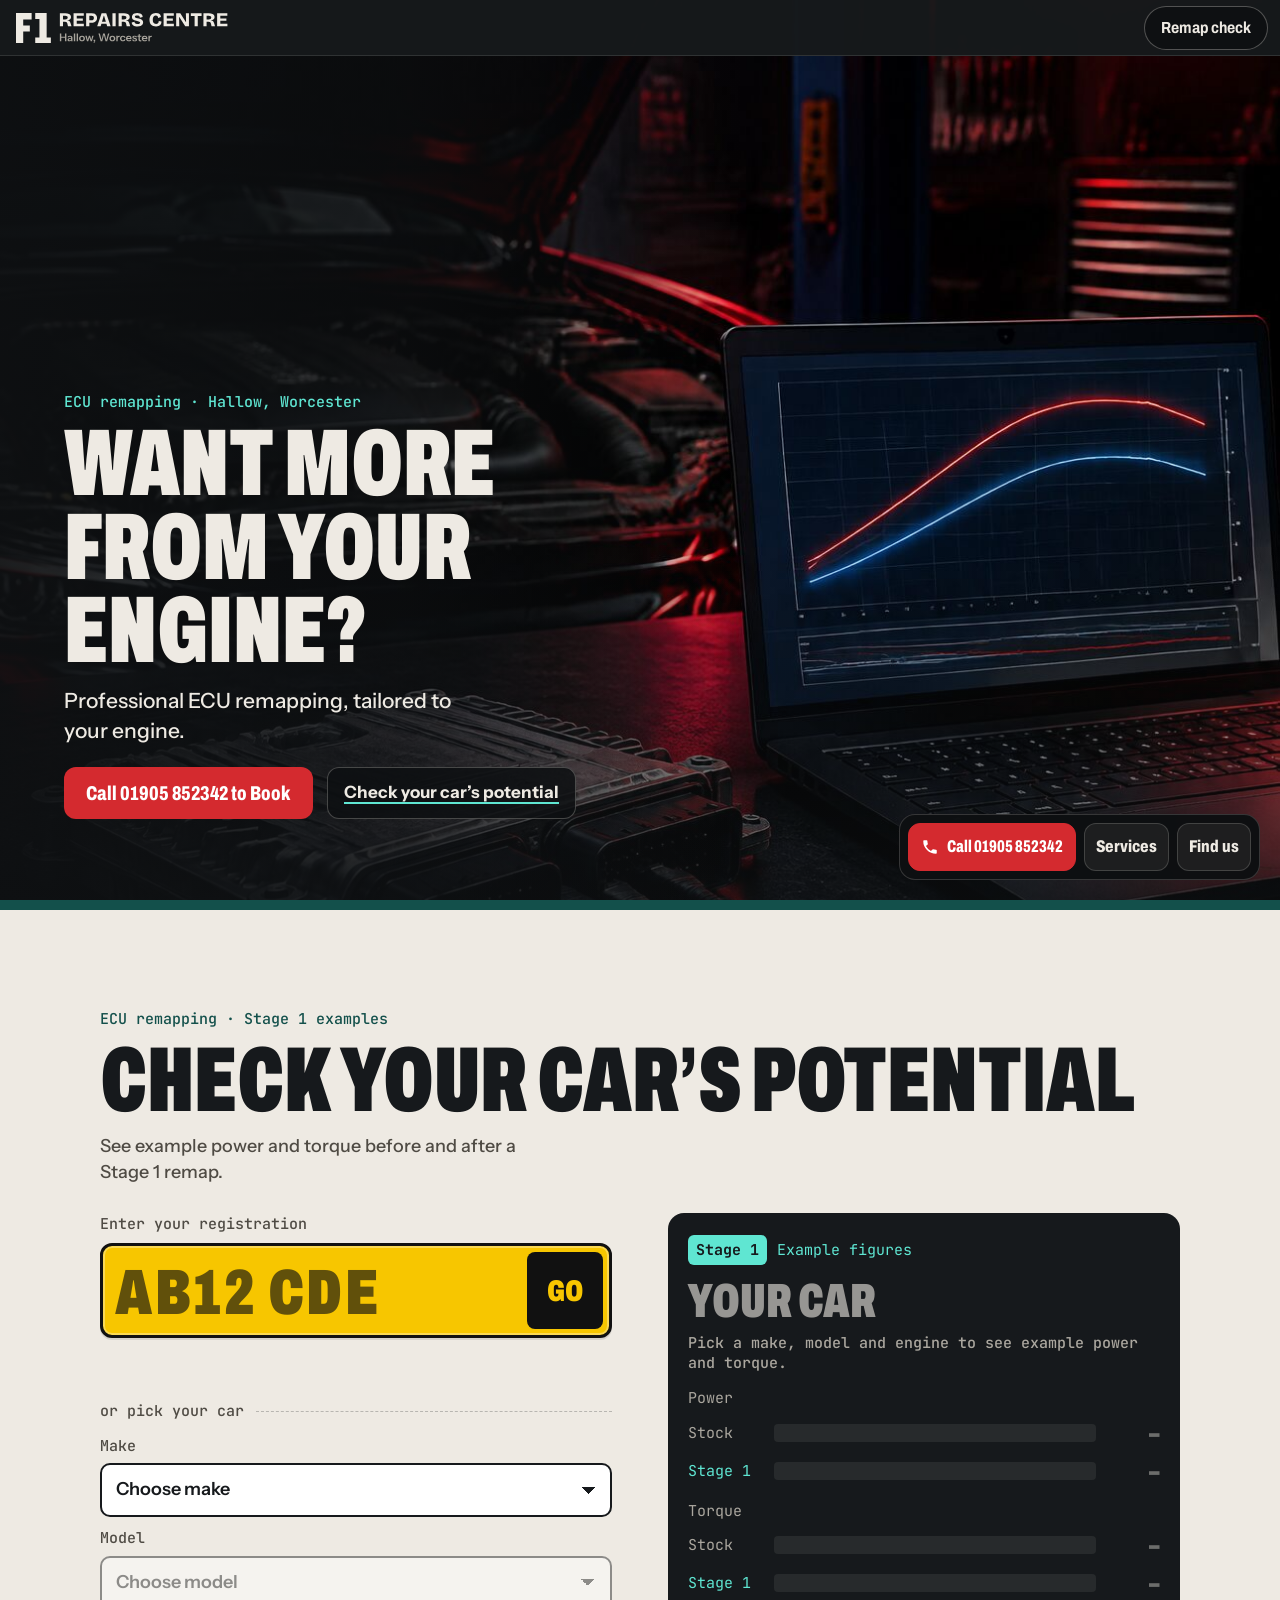
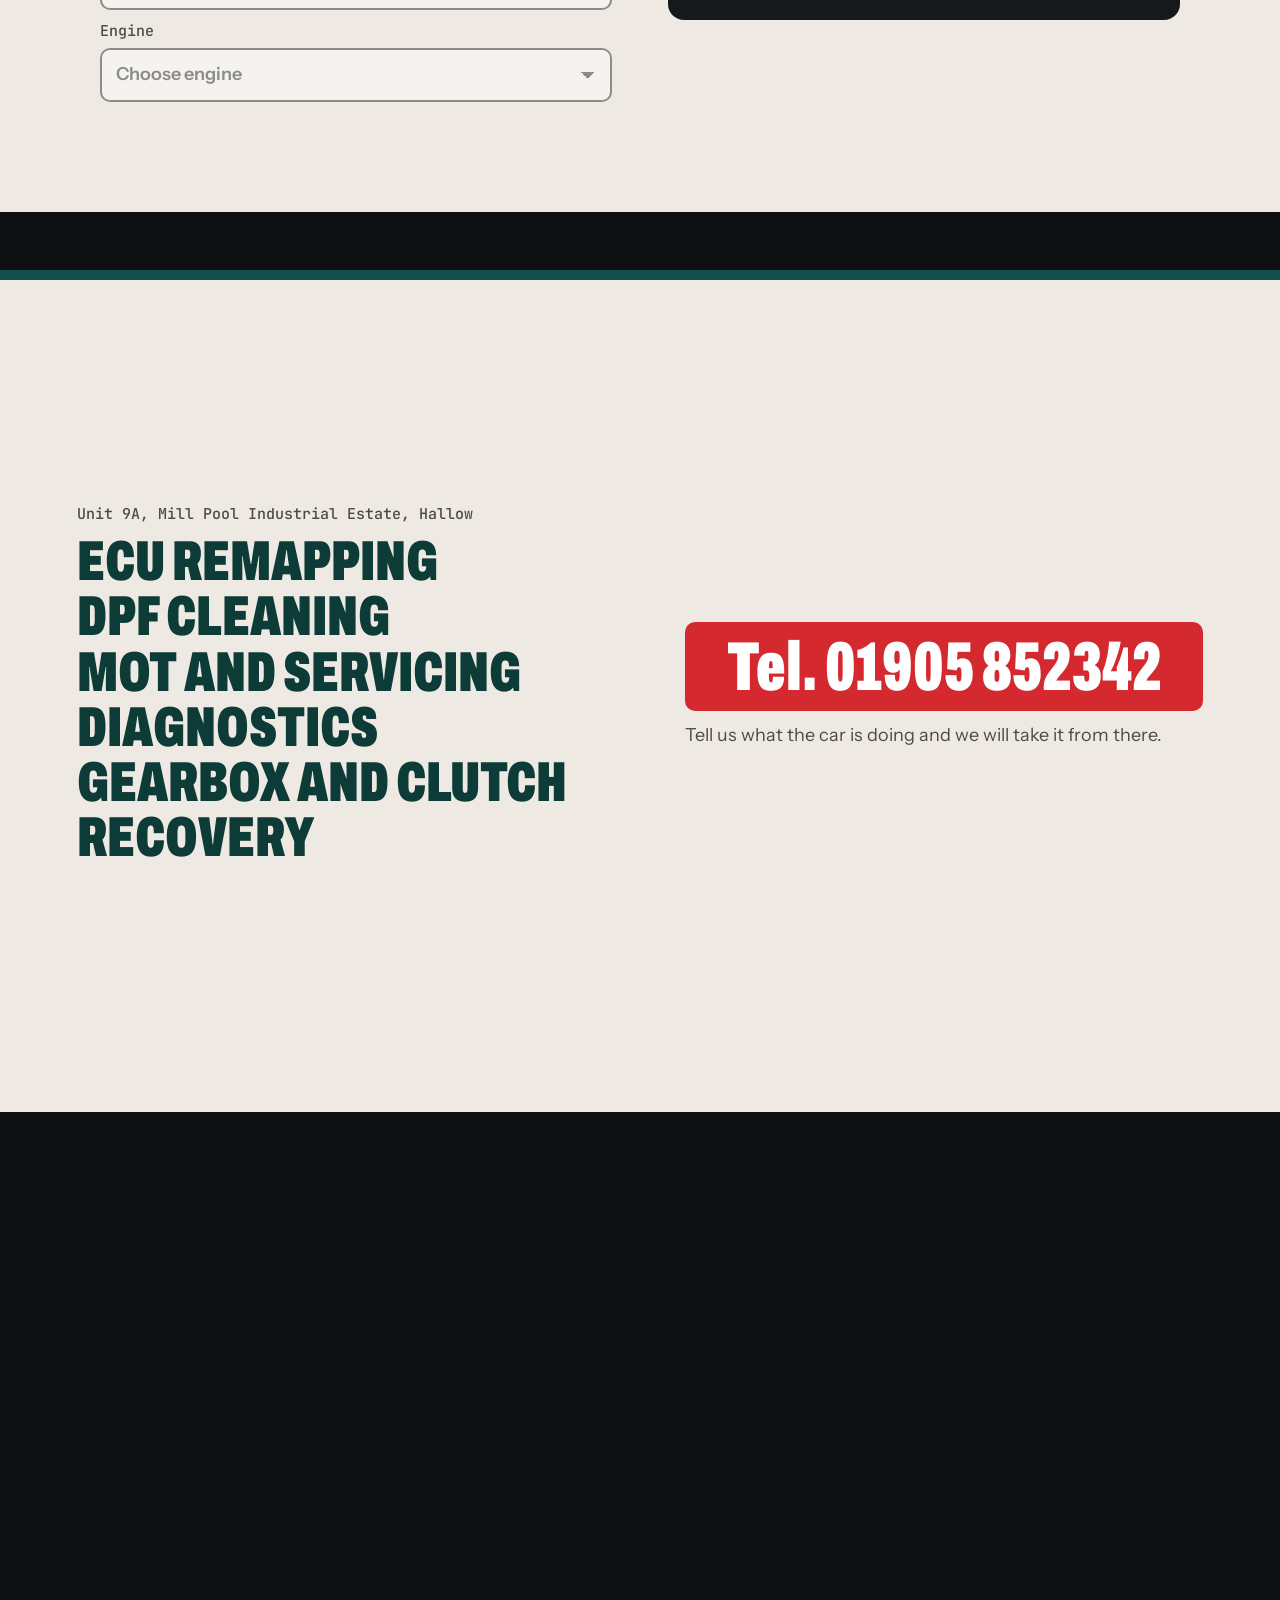
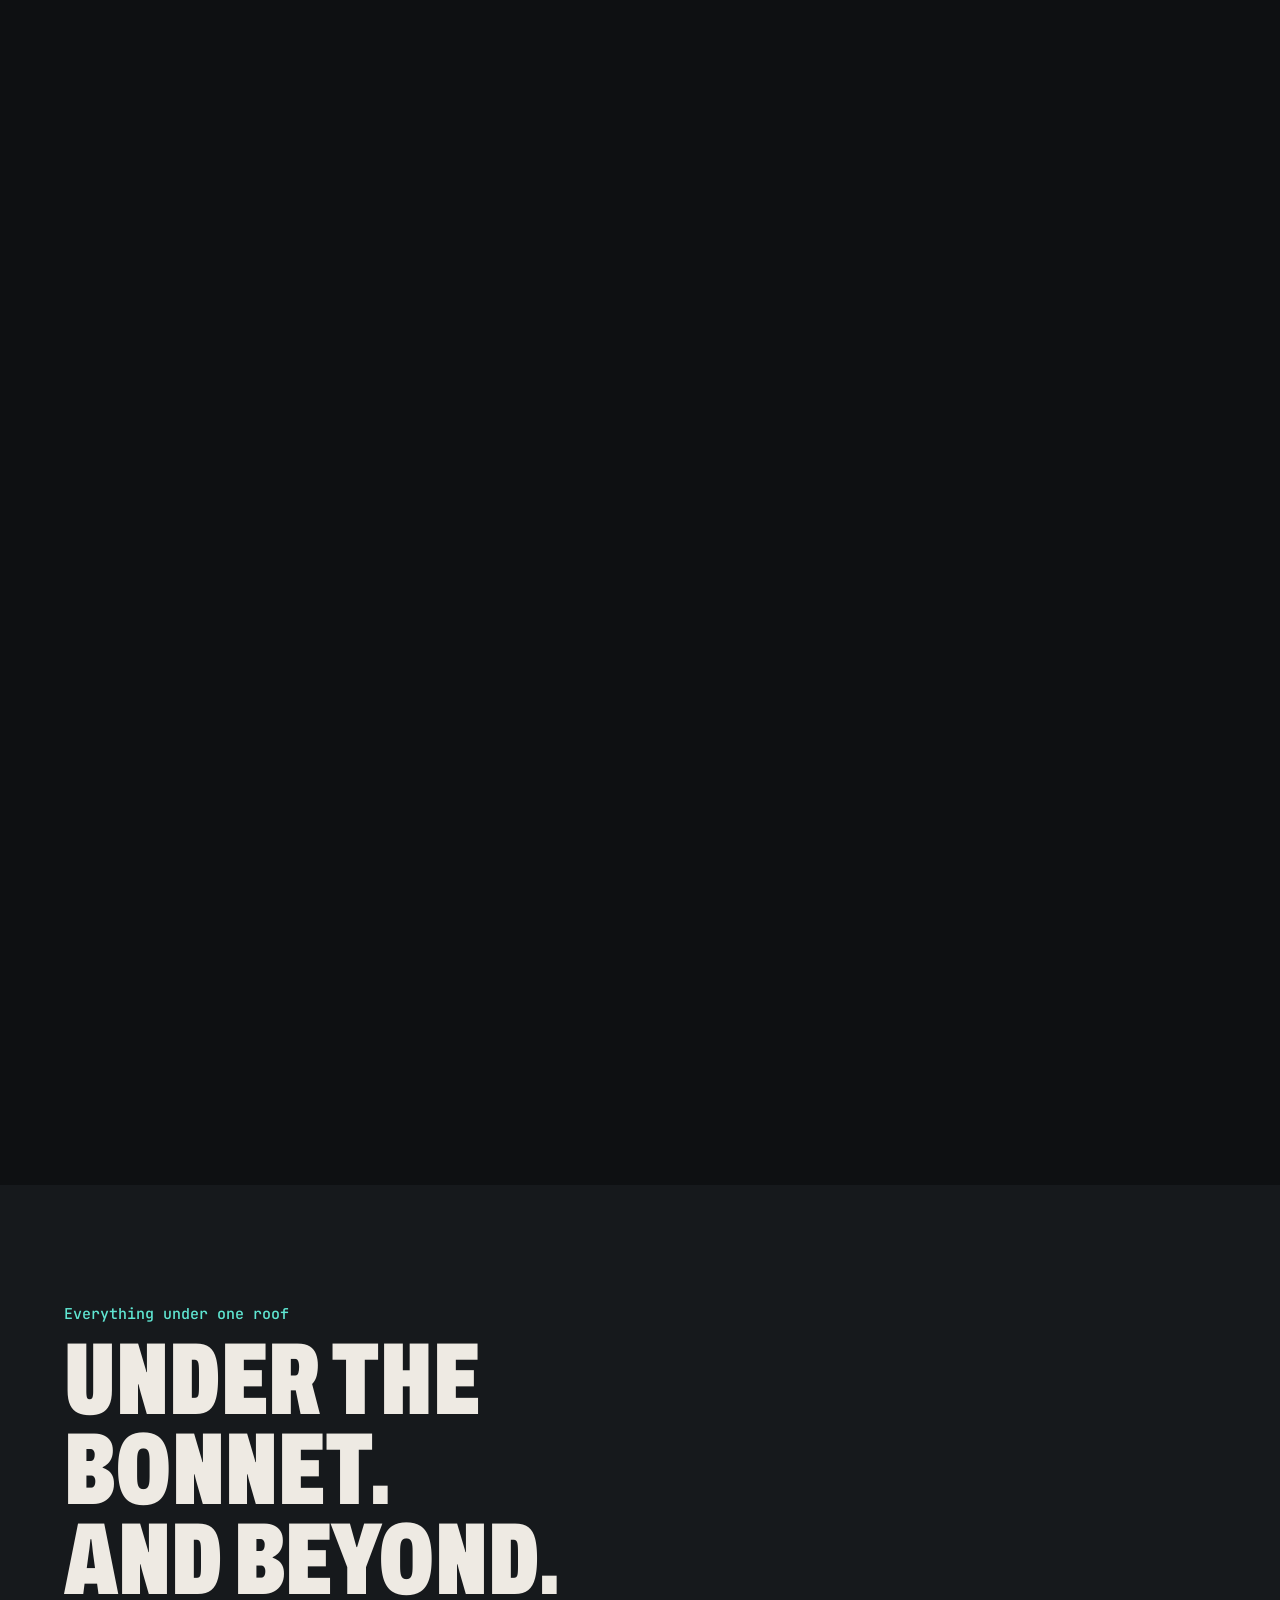
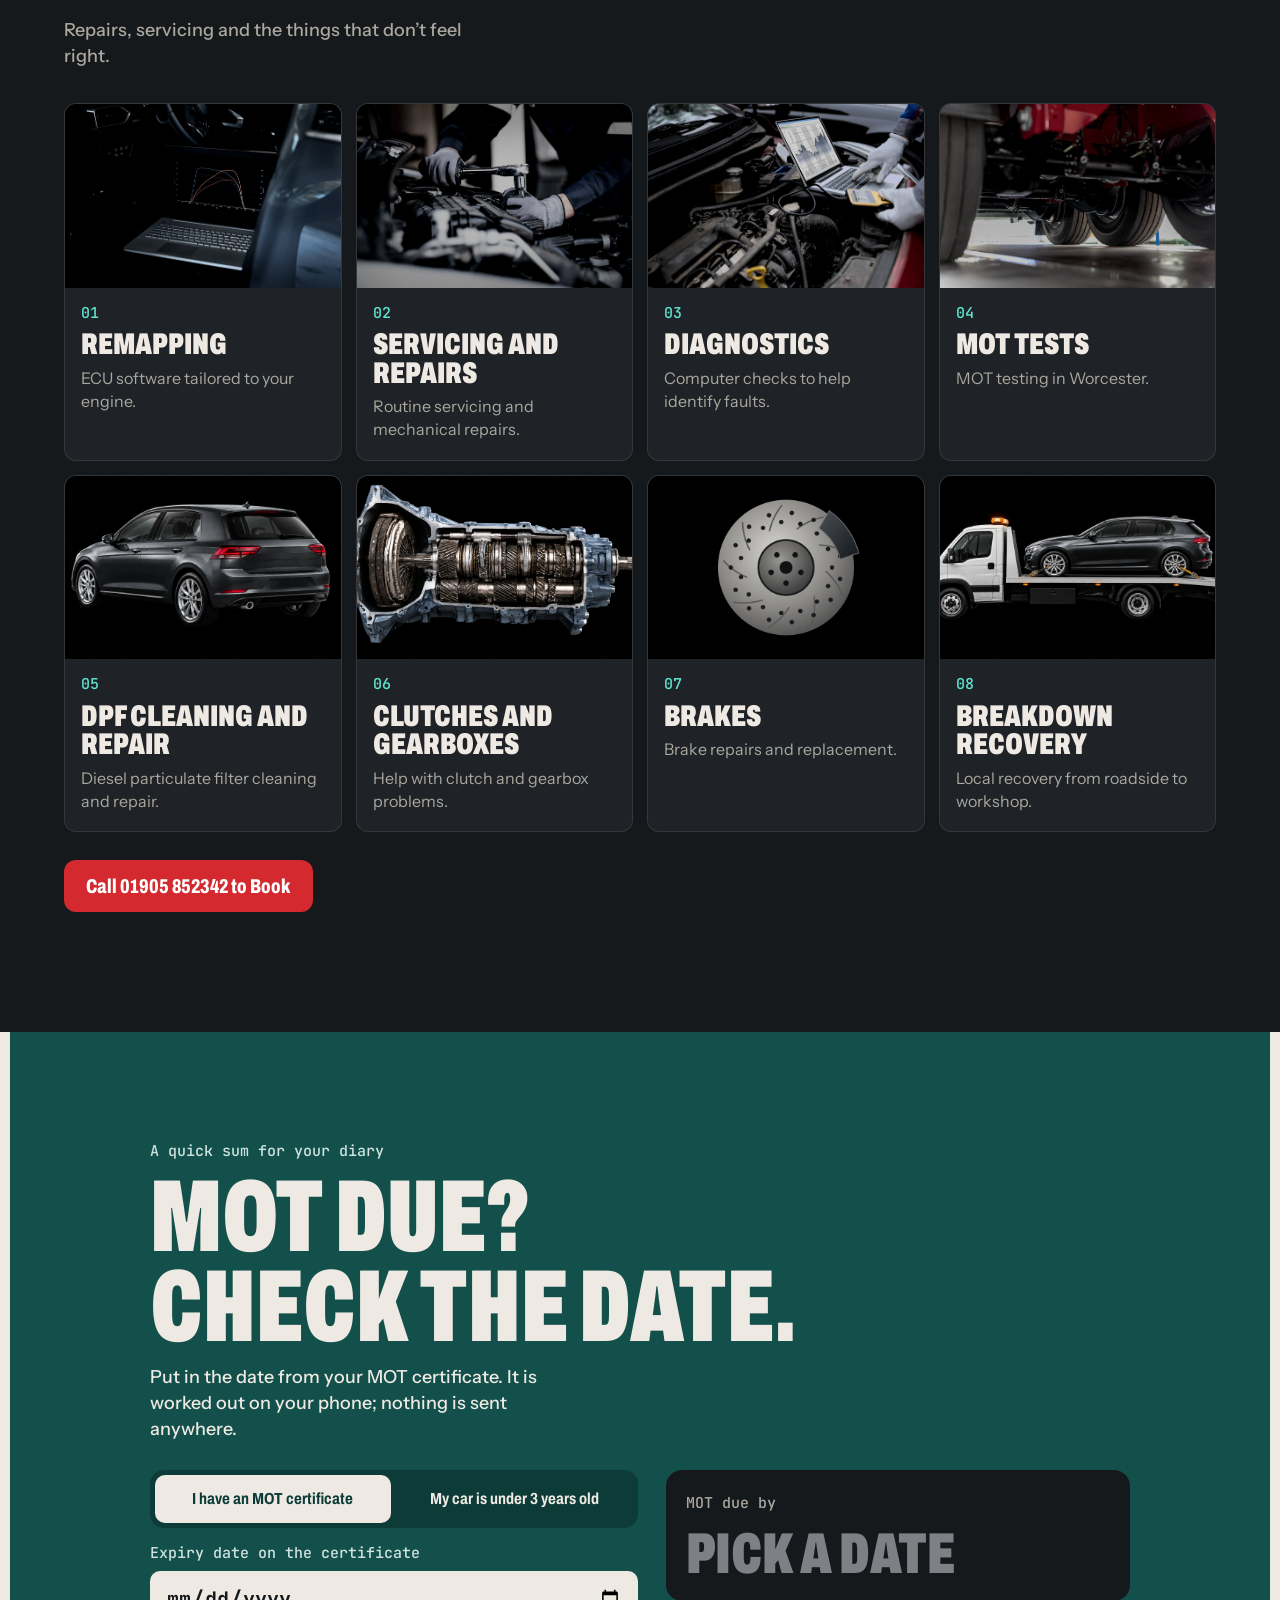
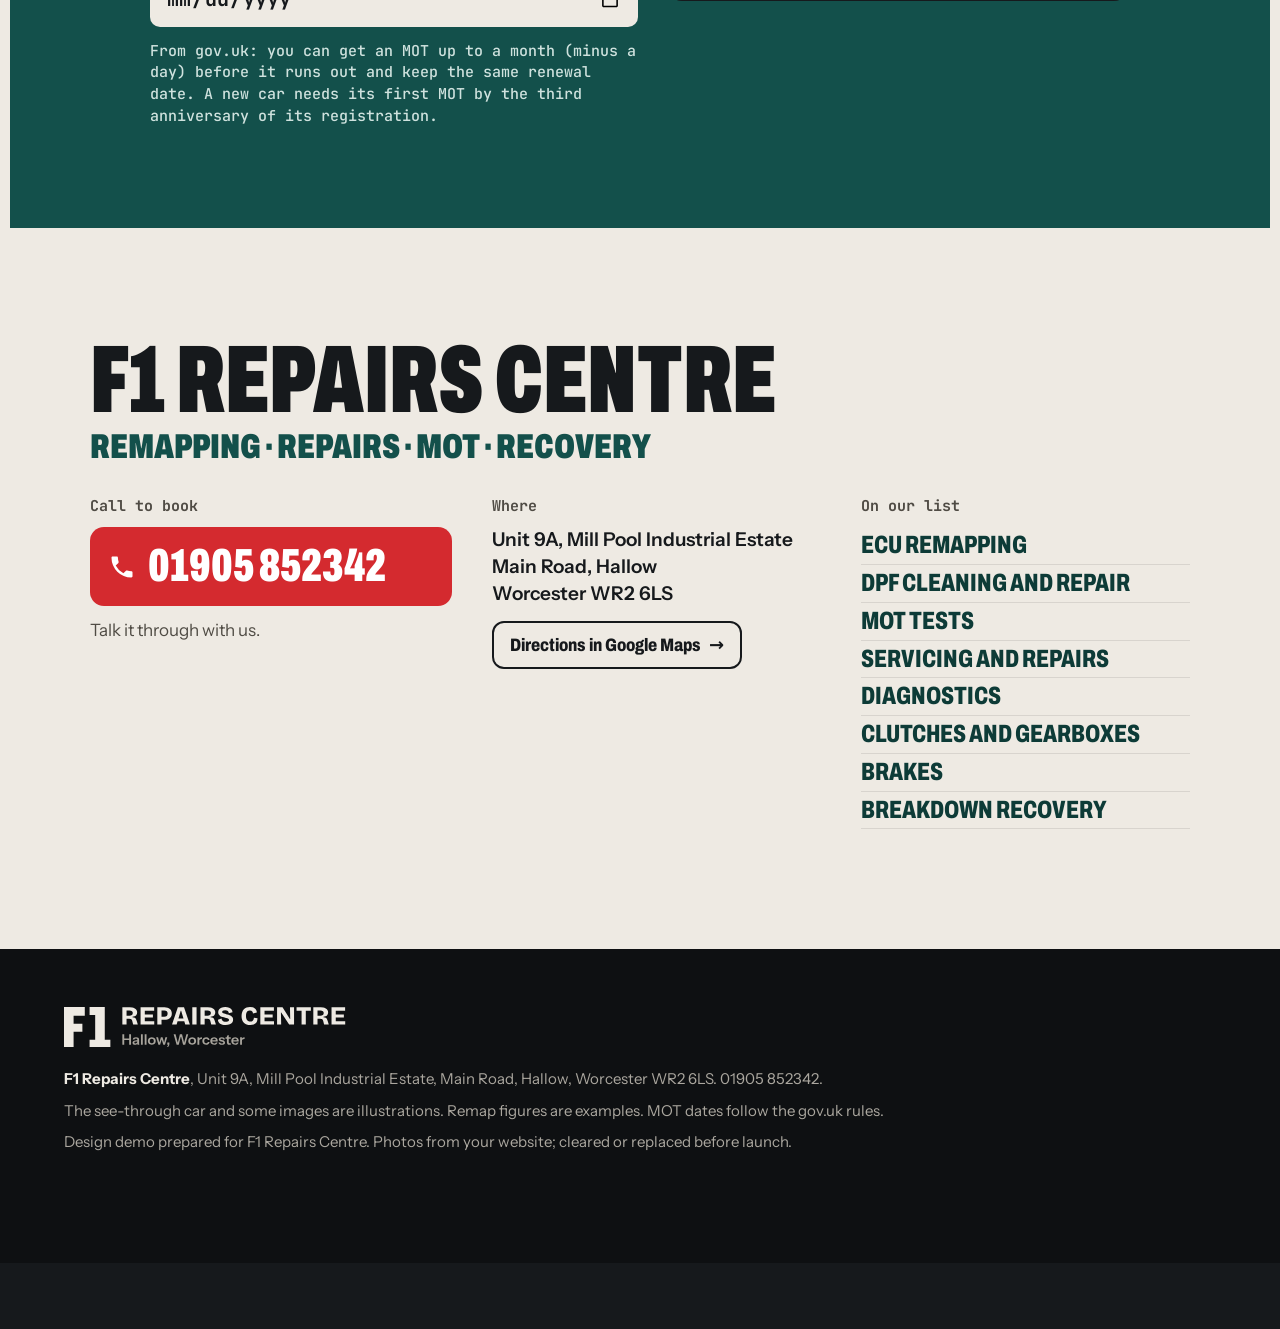
==== index.html @ 22f31cf5 "F1 Repairs demo: North Shields layout and story, remap focus with the reg tool (sample figures), rev" ====
<!doctype html>
<html lang="en-GB">
<head>
  <meta charset="utf-8">
  <meta name="viewport" content="width=device-width, initial-scale=1, viewport-fit=cover">
  <meta name="robots" content="noindex, nofollow">
  <meta name="color-scheme" content="dark light">
  <meta name="theme-color" content="#16191C">
  <meta name="description" content="F1 Repairs Centre, Hallow, Worcester. ECU remapping, MOT, servicing, diagnostics, gearbox and clutch, DPF and recovery. Call 01905 852342 to Book. Design demo.">
  <title>F1 Repairs Centre: ECU remapping and repairs, Hallow, Worcester | Design demo</title>
  <link rel="icon" href="./favicon.svg" type="image/svg+xml">
  <link rel="icon" href="./favicon-32.png" sizes="32x32" type="image/png">
  <link rel="apple-touch-icon" href="./apple-touch-icon.png">
  <script>document.documentElement.classList.add('js');</script>
  <style>/* F1 Repairs Centre: North Shields layout round (16 Nov 2026).
   The North Shields Test Centre system (our own code: fixed header and call bar, condensed sign capitals, monospace
   labels, pinned x-ray story, sign panel, checker, details board) in F1's colours:
   Graphite #16191C base (~60%), Bone #EEEAE3 and Bay Teal #13504B blocks (~30%), Signal Red #D42A2F for call actions
   only (~10%). Mint #5FE6D2 is the x-ray "lit" colour (teal family). Plate yellow appears only on the number-plate input.
   Type: Archivo (62-125% width) for sign capitals, Instrument Sans for text, JetBrains Mono for labels. */
@font-face{font-family:"Archivo";font-style:normal;font-weight:400 900;font-stretch:62% 125%;font-display:swap;src:url([data-uri]) format("woff2")}
@font-face{font-family:"JB Mono";font-style:normal;font-weight:400 800;font-display:swap;src:url([data-uri]) format("woff2")}
@font-face{font-family:"Instrument Sans";font-style:normal;font-weight:400 700;font-display:swap;src:url([data-uri]) format("woff2")}
:root{
  --ink:#16191C;--deep:#0E1012;--raised:#1F2327;--bone:#EEEAE3;--bone-2:#E2DDD4;--bone-ink:#4F4B44;--steel:#ABA79F;
  --teal:#13504B;--teal-deep:#0D3B37;--teal-ink:#CFE2DE;--mint:#5FE6D2;--signal:#D42A2F;--signal-press:#B9232A;
  --plate:#F7C600;--plate-ink:#111;
  --bar-h:72px;--top-h:56px;
  --cond:"Archivo",ui-sans-serif,system-ui,sans-serif;--text:"Instrument Sans",ui-sans-serif,system-ui,sans-serif;
  --mono:"JB Mono",ui-monospace,"SF Mono",Menlo,Consolas,monospace;
  --ease:cubic-bezier(.2,0,0,1);
  --gut:max(20px,env(safe-area-inset-left,0px),env(safe-area-inset-right,0px));
}
*{box-sizing:border-box}
html{-webkit-tap-highlight-color:transparent;-webkit-text-size-adjust:100%;text-size-adjust:100%;scroll-padding-top:calc(var(--top-h) + 12px);scroll-padding-bottom:calc(var(--bar-h) + 12px)}
body{margin:0;background:var(--ink);color:var(--bone);font-family:var(--text);font-size:17px;line-height:1.5;overflow-x:hidden;padding-bottom:var(--bar-h);font-synthesis:none}
::selection{background:var(--mint);color:var(--ink)}
a{color:inherit;text-underline-offset:.18em}
a,button,label,input,select{touch-action:manipulation}
:focus-visible{outline:3px solid var(--mint);outline-offset:3px;border-radius:4px}
.sel select:focus-visible,.plate button:focus-visible,.details :focus-visible,.signp :focus-visible{outline-color:var(--teal)}
img,video{max-width:100%;height:auto;display:block}
h1,h2,h3,p,figure,fieldset{margin:0}
.sr{position:absolute!important;width:1px;height:1px;overflow:hidden;clip:rect(0 0 0 0);white-space:nowrap}
.mono{font-family:var(--mono);font-weight:500;letter-spacing:0}
.nowrap{white-space:nowrap}
.k{font-family:var(--mono);font-size:15px;line-height:1.3;color:var(--mint);margin:0 0 10px;font-weight:500}
.lede{font-size:18px;line-height:1.45;max-width:36ch;font-weight:500}
/* the sign capitals */
.hero h1,.potential h2,.services h2,.checker h2,.board .name,.beat h2{font-family:var(--cond);font-weight:900;font-stretch:62%;line-height:.88;letter-spacing:0;text-transform:uppercase;text-wrap:balance;margin:0}

/* ---------- fixed header (solid: never transparent over text) ---------- */
.top{position:fixed;z-index:30;top:0;left:0;right:0;height:calc(56px + env(safe-area-inset-top,0px));display:flex;align-items:center;gap:8px;
  padding:env(safe-area-inset-top,0px) max(12px,env(safe-area-inset-right,0px)) 0 max(16px,env(safe-area-inset-left,0px));
  background:#16191Cf5;border-bottom:1px solid #EEEAE31f}
.mark{display:flex;align-items:center;min-height:44px;margin-right:auto;text-decoration:none}
.mark img{height:30px;width:auto}
.pill{font:700 16px/1 var(--cond);font-stretch:85%;color:var(--bone);background:#0E1012;border:1px solid #EEEAE34d;border-radius:999px;min-height:44px;padding:0 16px;display:inline-flex;align-items:center;text-decoration:none;white-space:nowrap}

/* ---------- call bar (phone: full width; desktop: floating, as North Shields) ---------- */
.bar{position:fixed;z-index:40;left:0;right:0;bottom:0;display:flex;gap:8px;align-items:stretch;
  padding:10px max(12px,env(safe-area-inset-right,0px)) calc(10px + env(safe-area-inset-bottom,0px)) max(12px,env(safe-area-inset-left,0px));
  background:#0E1012fa;border-top:1px solid #EEEAE31f}
.bar a{display:flex;align-items:center;justify-content:center;gap:8px;min-height:50px;border-radius:12px;text-decoration:none;font-family:var(--cond);font-weight:800;font-stretch:78%;font-size:17px;line-height:1.05;padding:0 12px;color:var(--bone);background:#EEEAE312;border:1px solid #EEEAE32e;text-align:center}
.bar a.call{flex:1 1 auto;font-stretch:68%;white-space:nowrap;background:var(--signal);color:#fff;border-color:var(--signal)}
.bar a.call svg{width:18px;height:18px;flex:none}
.bar a.sec{flex:0 0 auto;padding:0 11px}
@media (max-width:374px){.bar{gap:6px;padding-left:max(8px,env(safe-area-inset-left,0px));padding-right:max(8px,env(safe-area-inset-right,0px))}.bar a{font-size:15px;padding:0 8px;gap:6px}.bar a.call{min-width:0}.bar a.call svg{display:none}.bar a.sec{padding:0 8px}}
@media (min-width:900px){.bar{left:auto;right:20px;bottom:20px;border-radius:16px;border:1px solid #EEEAE32e;padding:8px}.bar a{min-height:48px}}

/* ---------- the one call button (Martin's round 11: identical everywhere) ---------- */
.call-button{display:inline-flex;align-items:center;justify-content:center;min-height:52px;padding:0 22px;border-radius:12px;background:var(--signal);color:#fff;
  font-family:var(--cond);font-weight:800;font-stretch:72%;font-size:20px;line-height:1.05;text-decoration:none;white-space:nowrap;border:0}
.call-button:hover{background:var(--signal-press)}
/* press feedback on every control (no hover-only states on a phone) */
.bar a,.call-button,.pill,.ghost,.plate button,.lnk,.callbig,.signp .tel,.copy,.seg label,.sel select{transition:transform .12s var(--ease),filter .12s}
.bar a:active,.call-button:active,.pill:active,.ghost:active,.plate button:active,.lnk:active,.callbig:active,.signp .tel:active,.copy:active,.seg label:active{transform:scale(.97);filter:brightness(.92)}

/* ---------- 1. hero: the remap bench, full bleed ---------- */
.hero{position:relative;min-height:100svh;display:flex;flex-direction:column;justify-content:flex-start;overflow:hidden;background:var(--deep);isolation:isolate}
.hero-media{position:absolute;inset:0;z-index:-1}
.hero-media img{width:100%;height:100%;object-fit:cover;object-position:50% 100%}
.hero::after{content:"";position:absolute;inset:0;z-index:-1;pointer-events:none;background:linear-gradient(180deg,#0E1012f2 0,#0E1012cc 34%,#0E101200 58%)}
.hero-copy{padding:calc(var(--top-h) + 28px) var(--gut) 0;max-width:640px}
.hero h1{font-size:clamp(3rem,15.6vw,7.2rem)}
.hero .sub{margin:14px 0 0;font-size:18px;line-height:1.4;font-weight:500;color:var(--bone);max-width:30ch}
.hero-act{display:flex;flex-wrap:wrap;gap:10px 14px;align-items:center;margin-top:22px}
.ghost{display:inline-flex;align-items:center;min-height:52px;padding:0 16px;border-radius:12px;background:#0E1012d9;border:1px solid #EEEAE340;color:var(--bone);font-weight:700;font-size:17px;text-decoration:underline;text-decoration-color:var(--mint);text-decoration-thickness:2px;text-underline-offset:.25em}
@media (min-width:900px){
  .hero{justify-content:flex-end}
  .hero-media img{object-position:62% 60%}
  .hero::after{background:linear-gradient(90deg,#0E1012f0 0,#0E1012b3 32%,#0E101200 58%),linear-gradient(0deg,#0E1012b3 0,#0E101200 40%)}
  .hero-copy{padding:0 0 clamp(56px,9vh,110px) max(48px,5vw);max-width:min(52vw,46rem)}
  .hero h1{font-size:clamp(4rem,7.4vw,8rem)}
  .hero .sub{font-size:21px}
}
@media (max-height:500px) and (min-width:560px){.hero h1{font-size:2.8rem}.hero-copy{padding-top:calc(var(--top-h) + 14px);max-width:60%}}

/* ---------- 2. check your car's potential ---------- */
.potential{position:relative;background:var(--bone);color:var(--ink);padding:72px var(--gut) 72px}
.potential::before{content:"";position:absolute;left:0;right:0;top:0;height:10px;background:var(--teal)}
.pot-in{max-width:1080px;margin:0 auto;display:grid;gap:28px}
.potential .k{color:var(--teal)}
.potential h2{font-size:clamp(3rem,14vw,6.6rem);color:var(--ink)}
.potential .lede{margin-top:12px;color:var(--bone-ink)}
.plate-label{display:block;font-size:15px;color:var(--bone-ink);margin-bottom:8px}
.plate{display:flex;align-items:stretch;background:var(--plate);border:3px solid var(--plate-ink);border-radius:12px;padding:6px;gap:6px;max-width:520px;box-shadow:0 2px 0 #0000001a,inset 0 0 0 2px #ffffff55}
.plate input{flex:1 1 auto;min-width:0;width:100%;border:0;background:transparent;color:var(--plate-ink);font-family:var(--cond);font-weight:900;font-stretch:70%;font-size:clamp(40px,12.4vw,64px);line-height:1;letter-spacing:.04em;
  text-transform:uppercase;padding:6px 6px 2px;min-height:64px;-webkit-appearance:none;appearance:none;border-radius:6px}
.plate input::placeholder{color:#111111a6}
.plate input:focus{outline:none}
.plate:focus-within{outline:3px solid var(--teal);outline-offset:3px}
.plate button{flex:none;min-width:76px;min-height:64px;border:0;border-radius:8px;background:var(--plate-ink);color:var(--plate);font-family:var(--cond);font-weight:900;font-stretch:70%;font-size:30px;cursor:pointer}
.reg-msg{min-height:1.4em;margin:10px 0 0;font-size:17px;font-weight:600;color:var(--teal-deep);max-width:40ch}
.reg-msg.err{color:#8E1B1F}
.pick{display:grid;gap:12px;scroll-margin-top:calc(var(--top-h) + 16px)}
.pick .or{font-size:15px;color:var(--bone-ink);display:flex;align-items:center;gap:12px}
.pick .or::after{content:"";flex:1;border-top:1.5px dashed #16191C40}
.selects{display:grid;gap:10px}
.sel{display:grid;gap:6px}
.sel span{font-size:15px;color:var(--bone-ink)}
.sel select{width:100%;min-height:54px;font:600 18px/1.2 var(--text);color:var(--ink);background:#fff;border:2px solid var(--ink);border-radius:10px;padding:0 44px 0 14px;-webkit-appearance:none;appearance:none;
  background-image:linear-gradient(45deg,transparent 50%,var(--ink) 50%),linear-gradient(135deg,var(--ink) 50%,transparent 50%);background-position:calc(100% - 22px) 50%,calc(100% - 15px) 50%;background-size:7px 7px;background-repeat:no-repeat}
.sel select:disabled{opacity:.45}
.result:empty{display:none}
.res{background:var(--ink);color:var(--bone);border-radius:16px;padding:22px 20px 22px;display:grid;gap:14px;scroll-margin-top:calc(var(--top-h) + 16px);scroll-margin-bottom:calc(var(--bar-h) + 16px)}
.res.is-empty h3{color:#EEEAE399}.res.is-empty .val{color:#EEEAE366}
.res .stage1{display:inline-flex;align-items:center;gap:10px;font-family:var(--mono);font-size:15px;color:var(--mint)}
.res .stage1 b{background:var(--mint);color:var(--ink);border-radius:6px;padding:4px 8px;font-weight:700}
.res h3{font-family:var(--cond);font-weight:900;font-stretch:66%;font-size:clamp(2rem,9vw,3rem);line-height:.95;text-transform:uppercase}
.res h3 small{display:block;font-family:var(--mono);font-weight:500;font-size:15px;text-transform:none;color:var(--steel);margin-top:8px;line-height:1.35}
.metric{display:grid;gap:8px}
.metric .mh{font-family:var(--mono);font-size:15px;color:var(--steel);margin:0}
.mrow{display:grid;grid-template-columns:76px minmax(0,1fr) auto;align-items:center;gap:10px}
.mrow .tag{font-family:var(--mono);font-size:15px;color:var(--steel)}
.mrow .val{font-family:var(--cond);font-weight:900;font-stretch:70%;font-size:30px;line-height:1;min-width:3.6ch;text-align:right}
.mrow .val small{font-size:15px;font-family:var(--mono);font-weight:500;color:var(--steel);margin-left:4px}
.mrow .bar-t{position:relative;height:18px;border-radius:4px;background:#EEEAE314;overflow:hidden}
.mrow .bar-t i{position:absolute;inset:0;border-radius:4px;background:var(--steel);transform-origin:0 50%;transform:scaleX(var(--w,0));transition:transform .8s var(--ease)}
.mrow.up .bar-t i{background:var(--mint);transition-delay:.12s}
.mrow.up .tag{color:var(--mint)}
.res.pre .bar-t i{transform:scaleX(0)}
.res .warn{font-size:16px;line-height:1.45;color:var(--bone);border-left:4px solid var(--mint);padding-left:12px;max-width:52ch}
.res .ins{font-size:15px;color:var(--steel);margin-top:-4px}
.res .act{display:flex;flex-wrap:wrap;gap:10px 16px;align-items:center}
.res .have{font-family:var(--mono);font-size:15px;color:var(--bone)}
.res .have b{background:var(--plate);color:var(--plate-ink);padding:2px 6px;border-radius:4px;font-weight:700}
.potential .nojs-note{display:none;font-size:16px;color:var(--bone-ink)}
html:not(.js) .potential .nojs-note{display:block}
html:not(.js) .plate-form,html:not(.js) .selects{display:none}
@media (min-width:860px){
  .potential{padding:110px max(40px,5vw) 110px}
  .pot-in{grid-template-columns:1fr 1fr;column-gap:56px;align-items:start}
  .pot-head{grid-column:1/-1}
  .potential h2{font-size:clamp(4.4rem,7.2vw,7.4rem)}
  .plate-form,.pick{grid-column:1}
  .result{grid-column:2;grid-row:2/4}
}

/* ---------- 4. services (Martin's tiles) ---------- */
.services{background:var(--ink);padding:80px var(--gut) 80px}
.services-head{max-width:1200px;margin:0 auto 34px}
.services h2{font-size:clamp(3rem,13.6vw,6.4rem);max-width:12ch}
.services .lede{margin-top:12px;color:var(--steel)}
.service-tiles{list-style:none;margin:0 auto;padding:0;display:grid;gap:14px;max-width:1200px;grid-template-columns:repeat(auto-fill,minmax(min(100%,260px),1fr))}
.service-tiles li{background:var(--raised);border-radius:12px;overflow:hidden;border:1px solid #EEEAE31a}
.service-tiles img{width:100%;aspect-ratio:3/2;object-fit:cover}
.service-tiles div{padding:14px 16px 18px}
.service-tiles .no{display:block;font-size:15px;color:var(--mint);margin-bottom:6px}
.service-tiles h3{font-family:var(--cond);font-weight:900;font-stretch:68%;font-size:30px;line-height:.95;text-transform:uppercase}
.service-tiles p{margin-top:8px;font-size:16px;color:var(--steel);line-height:1.45}
.services-call{max-width:1200px;margin:28px auto 0}
@media (min-width:900px){.services{padding:120px max(48px,5vw)}}

/* ---------- 5. MOT due checker (North Shields' checker, F1 teal block) ---------- */
.checker{position:relative;background:var(--teal);color:var(--bone);padding:72px var(--gut) 64px;overflow:hidden}
.checker::before,.checker::after{content:"";position:absolute;top:0;bottom:0;width:10px;background:var(--bone)}
.checker::before{left:0}.checker::after{right:0}
.ck-in{max-width:980px;margin:0 auto;display:grid;gap:28px}
.checker .k{color:var(--teal-ink)}
.checker h2{font-size:clamp(3rem,13.6vw,6.4rem)}
.checker .lede{margin:12px 0 0;max-width:34ch}
.ck-form{display:grid;gap:14px;align-content:start}
.seg{display:grid;grid-template-columns:1fr 1fr;gap:6px;background:var(--teal-deep);padding:5px;border-radius:14px;border:0;margin:0}
.seg label{position:relative;display:flex;align-items:center;justify-content:center;min-height:48px;border-radius:10px;font-family:var(--cond);font-weight:700;font-stretch:80%;font-size:16px;text-align:center;line-height:1.1;padding:4px 8px;cursor:pointer}
.seg input{position:absolute;opacity:0;inset:0;cursor:pointer;margin:0}
.seg label.on{background:var(--bone);color:var(--teal-deep)}
.seg label.fv{outline:3px solid var(--mint);outline-offset:2px}
.field label{display:block;font-size:15px;margin-bottom:6px;color:var(--teal-ink)}
.field input{display:block;width:100%;max-width:100%;min-width:0;font:700 20px/1 var(--mono);color:var(--ink);background:var(--bone);border:0;border-radius:10px;min-height:56px;padding:0 16px;-webkit-appearance:none;appearance:none;text-align:left}
.field input::-webkit-date-and-time-value{text-align:left;min-height:1.2em}
.field input::-webkit-datetime-edit{padding:0}
.ck-note{font-size:15px;color:var(--teal-ink);margin:0;line-height:1.45}
.ck-out{background:var(--ink);border-radius:16px;padding:22px 20px 20px;display:grid;align-content:start;gap:12px}
.ck-out .kk{font-size:15px;color:var(--steel);margin:0}
.ck-out .due{font-family:var(--cond);font-weight:900;font-stretch:66%;font-size:clamp(2.4rem,1.6rem + 4vw,3.6rem);line-height:.95;text-transform:uppercase}
.ck-out .due.is-empty{color:#7d8186}
.ck-out .left{font-size:18px;font-weight:600;color:var(--bone)}
.ck-out .left b{color:var(--mint)}
.ck-out.is-late .due{color:#FF8E86}
.months{display:grid;grid-template-columns:repeat(12,1fr);gap:4px;margin-top:4px}
.months i{height:16px;border:2px solid #EEEAE380;border-radius:3px}
.months i.done{background:var(--bone);border-color:var(--bone)}
.months i.window{background:var(--mint);border-color:var(--mint)}
.months-key{font-size:15px;color:var(--steel);line-height:1.45}
.remind{display:grid;gap:8px;font-size:16px;color:var(--bone)}
.remind .sel{display:block;padding:10px 12px;border:1.5px dashed #EEEAE366;border-radius:8px;font-size:15px;line-height:1.45;user-select:all;-webkit-user-select:all}
.copy{justify-self:start;min-height:48px;padding:0 18px;border-radius:12px;font-family:var(--cond);font-weight:800;font-stretch:80%;font-size:17px;background:transparent;color:var(--bone);border:1.5px solid #EEEAE380;cursor:pointer}
.checker .nojs-note{display:none;font-size:16px;color:var(--steel)}
html:not(.js) .checker .nojs-note{display:block}
html:not(.js) .ck-out .due{display:none}
@media (min-width:860px){.ck-in{grid-template-columns:1.05fr 1fr;align-items:start}.ck-head{grid-column:1/-1}.checker{padding:110px 40px 100px}}

/* ---------- 6. find us (North Shields details board, on bone) ---------- */
.details{background:var(--bone);color:var(--ink);padding:64px var(--gut) 56px}
.board{max-width:1100px;margin:0 auto}
.board .name{font-size:clamp(2.8rem,13vw,6rem);color:var(--ink)}
.board .name small{display:block;font-size:.36em;color:var(--teal);margin-top:.3em;font-stretch:70%}
.grid{display:grid;gap:30px;margin-top:32px}
@media (min-width:860px){.grid{grid-template-columns:1.1fr 1fr 1fr;gap:40px}.details{padding:110px max(40px,5vw) 120px}}
.blk h3{margin:0 0 10px;font-size:15px;font-weight:700;color:var(--bone-ink)}
.callbig{display:flex;align-items:center;gap:12px;background:var(--signal);color:#fff;text-decoration:none;border-radius:14px;padding:16px 18px;font-family:var(--cond);font-weight:900;font-stretch:66%;font-size:clamp(2.2rem,1.4rem + 3vw,2.9rem);line-height:1;white-space:nowrap}
.callbig svg{width:28px;height:28px;flex:none}
@media (min-width:860px) and (max-width:1180px){.callbig{font-size:2rem;padding:14px;gap:8px}.callbig svg{width:22px;height:22px}}
.hint{margin-top:12px;font-size:17px;color:var(--bone-ink)}
.addr{font-style:normal;font-size:19px;line-height:1.4;font-weight:600}
.lnk{display:inline-flex;align-items:center;gap:8px;min-height:48px;padding:0 16px;border-radius:12px;border:2px solid var(--ink);text-decoration:none;font-family:var(--cond);font-weight:800;font-stretch:80%;margin-top:14px;font-size:18px}
.svc{list-style:none;margin:0;padding:0}
.svc li{font-family:var(--cond);font-weight:800;font-stretch:72%;font-size:25px;line-height:1.15;text-transform:uppercase;color:var(--teal-deep);padding:4px 0;border-bottom:1px solid #16191C1a}

/* ---------- footer (demo lines) ---------- */
.foot{background:var(--deep);padding:44px var(--gut) 40px;display:grid;gap:18px}
.foot .mark{margin:0}
.foot .mark img{height:40px}
.legal{display:grid;gap:8px;max-width:1100px;font-size:15px;line-height:1.55;color:var(--steel)}
.legal b{color:var(--bone)}
@media (min-width:900px){.foot{padding:56px max(48px,5vw) 110px}}

@media (prefers-reduced-motion:reduce){*,*::before,*::after{animation:none!important;transition:none!important;scroll-behavior:auto!important}}

/* ---------- the story: North Shields' pinned x-ray scene, F1's seven jobs ---------- */
:root{--bay:#0E1012}
.story{position:relative;background:var(--bay)}
.stage{position:relative}
#gl,.sheet,.cue{display:none}
/* static (no WebGL, reduced motion, no JS): every beat as a plain block, with its photo */
.beats{list-style:none;margin:0 auto;padding:40px var(--gut) 24px;display:grid;gap:56px;max-width:760px}
.beat h2{font-size:clamp(2.6rem,12.4vw,6rem)}
.beat .k{margin-bottom:8px}
.what{margin:.7em 0 0;font-size:18px;line-height:1.35;font-weight:600;color:var(--bone);max-width:32ch;text-wrap:pretty}
.what small{display:block;font:500 15px/1.3 var(--mono);color:var(--steel);margin-top:6px}
.note{margin:.5em 0 0;font-size:16px;line-height:1.4;color:var(--teal-ink);max-width:36ch}
.beat .call-button{margin-top:16px}
.media{margin:18px 0 0;border:4px solid var(--bone);border-radius:10px;overflow:hidden;background:var(--deep);aspect-ratio:16/9;max-width:640px}
.media img,.media video{width:100%;height:100%;object-fit:cover}
.media video{display:none}
.beat.in .ft .what{max-width:30ch}
.still{display:block;width:calc(100% - 40px);max-width:640px;height:auto;border-radius:10px;margin:0 auto 8px}
.is-live .still{display:none}
.signp{background:var(--bone);color:var(--ink);padding:30px var(--gut) 32px;border-top:10px solid var(--teal)}
.signp .lbl{font-size:15px;line-height:1.3;color:var(--bone-ink);margin:0 0 10px}
.signp ul{list-style:none;margin:0;padding:0}
.signp li{font-family:var(--cond);font-weight:900;font-stretch:66%;text-transform:uppercase;font-size:clamp(1.8rem,min(11.2vw,5.4vh),4.4rem);line-height:.98;color:var(--teal-deep)}
.signp .tel{display:block;margin:16px 0 0;background:var(--signal);color:#fff;text-decoration:none;font-family:var(--cond);font-weight:900;font-stretch:62%;font-size:clamp(2.3rem,min(12.6vw,8.4vh),6.6rem);line-height:1;padding:.16em .16em .12em;border-radius:10px;white-space:nowrap;text-align:center}
.signp .fine{margin:12px 0 0;font-size:16px;line-height:1.4;color:var(--bone-ink);max-width:44ch}
.no-live .beat.sign{margin:0 calc(-1 * var(--gut))}

/* ===== live (JS + WebGL + motion allowed) ===== */
.is-live .stage{position:sticky;top:0;height:100svh;height:var(--stage-h,100svh);overflow:hidden;background:var(--bay);touch-action:pan-y}
.is-live #gl{display:block;position:absolute;left:0;top:0;width:100%;height:100%}
.is-live .beats{position:absolute;inset:0;padding:0;max-width:none;display:block;z-index:3;pointer-events:none;margin:0}
.is-live .beat{position:absolute;inset:0;display:grid;grid-template-rows:auto minmax(0,1fr) auto;
  padding:calc(var(--top-h) + 46px) max(20px,env(safe-area-inset-right,0px)) calc(var(--bar-h) + 14px) max(20px,env(safe-area-inset-left,0px));opacity:0;visibility:hidden}
.is-live .beat.on{visibility:visible;will-change:opacity}
.is-live .beat.act a{pointer-events:auto}
.is-live .beat .hd{grid-row:1}
.is-live .beat.on .hd{will-change:transform}
.is-live .beat .ft{grid-row:3;align-self:end}
.is-live .beat.on .ft{will-change:transform,opacity}
.is-live .beat .media{display:none}

.is-live .beat.chk::before,.is-live .beat.in::before{content:"";position:absolute;inset:0;z-index:-1;pointer-events:none;
  background:linear-gradient(180deg,#0E1012f2 0,#0E1012b3 22%,#0E101200 38%),linear-gradient(0deg,#0E1012f5 0,#0E1012d9 26%,#0E101200 48%)}
.is-live .beat h2{font-size:clamp(2.4rem,11.4vw,5.8rem)}
.is-live .beat .call-button{margin-top:12px}
.is-live .beat.sign{opacity:1;visibility:visible;padding:0;display:block}
.is-live .beat.sign.act{pointer-events:auto}
.is-live .beat.sign.on .signp{will-change:transform}
.is-live .signp{position:absolute;inset:0;border-top:0;padding:calc(var(--top-h) + 24px) max(20px,env(safe-area-inset-right,0px)) calc(var(--bar-h) + 14px) max(20px,env(safe-area-inset-left,0px));transform:translate3d(0,101%,0);
  background:linear-gradient(var(--bay) 0,var(--bay) calc(var(--top-h) + 2px),var(--teal) calc(var(--top-h) + 2px),var(--teal) calc(var(--top-h) + 12px),var(--bone) calc(var(--top-h) + 12px));
  display:flex;flex-direction:column;justify-content:center}
.is-live .sheet{display:flex;align-items:center;gap:10px;position:absolute;z-index:4;left:max(20px,env(safe-area-inset-left,0px));top:calc(var(--top-h) + 12px);opacity:0;pointer-events:none;will-change:opacity}
.sheet ol{list-style:none;margin:0;padding:0;display:flex;gap:6px}
.sheet li{width:20px;height:20px;border:2px solid #EEEAE38c;border-radius:3px;position:relative}
.sheet li::before{content:"";position:absolute;inset:-2px;border-radius:3px;background:var(--mint);opacity:0;transition:opacity .18s linear}
.sheet li.ok::before{opacity:1}
.sheet li.ok{border-color:var(--mint)}
.is-live .cue{display:flex;position:absolute;z-index:4;left:50%;bottom:calc(var(--bar-h) + 16px);transform:translateX(-50%);align-items:center;gap:8px;font:500 15px/1 var(--mono);color:var(--bone);background:#0E1012b3;border:1px solid #EEEAE32e;border-radius:999px;padding:11px 16px;pointer-events:none;white-space:nowrap}
.cue svg{width:14px;height:14px;animation:nudge 1.6s var(--ease) infinite}
.scrolled .cue{visibility:hidden}
@media (max-width:899px){html:not(.scrolled) .is-live .beat.in .ft{padding-bottom:56px}}
.scrolled .cue svg{animation:none}
@keyframes nudge{0%,100%{transform:translateY(-2px)}50%{transform:translateY(3px)}}
@media (max-height:700px){.is-live .beat .note{display:none}}
@media (max-height:640px){.is-live .cue{display:none}.is-live .what small{display:none}.is-live .beat h2{font-size:clamp(2.2rem,10.6vw,3.2rem)}
  .is-live .what{font-size:17px}.is-live .beat .call-button{min-height:48px;font-size:19px}}
/* one-off after load: every beat painted once, all but invisible, so glyphs and layers are warm before the visitor arrives */
.is-live .beat.pr{visibility:visible!important;opacity:.002!important}
.is-live .beat.pr .signp{transform:none!important}

/* desktop and tablets: text left with the service's own photo or clip framed under the heading, car right */
@media (min-width:900px) and (min-height:600px){
  .is-live .beat{padding:calc(var(--top-h) + 76px) 5vw 56px max(48px,5vw);row-gap:22px}
  .is-live .beat .hd,.is-live .beat .ft{max-width:min(38vw,32rem)}
  .is-live .beat h2{font-size:clamp(3.2rem,5.6vw,5.6rem)}
  .is-live .beat .media{display:block;grid-row:2;align-self:center;margin:0;height:auto;max-height:100%;width:min(30vw,400px);aspect-ratio:16/9;opacity:1}
  .is-live .beat .media video{display:block;position:absolute;inset:0;opacity:0;transition:opacity .3s linear}
  .is-live .beat .media{position:relative}
  .is-live .beat .media video.has-frame{opacity:1}
  .is-live .what{font-size:21px}.is-live .note{font-size:17px}
  .is-live .beat.chk::before,.is-live .beat.in::before{background:linear-gradient(90deg,#0E1012e6 0,#0E101299 28%,#0E101200 50%)}
  .is-live .sheet{left:max(48px,5vw);top:calc(var(--top-h) + 26px)}
  .is-live .cue{left:auto;right:50%;bottom:30px;transform:translateX(50%)}
  .is-live .signp{padding:calc(var(--top-h) + 30px) max(48px,6vw) 40px;display:grid;grid-template-columns:1.05fr 1fr;gap:5vw;align-items:center;align-content:center}
  .signp li{font-size:clamp(2.4rem,4.4vw,4.4rem)}
  .signp .tel{font-size:clamp(2.6rem,5.4vw,5.8rem);margin-top:0}
  .signp .fine{font-size:18px}
}
@media (min-width:900px) and (max-height:700px){.is-live .beat .media{display:none}.is-live .beat{padding-top:calc(var(--top-h) + 62px)}}
/* phone on its side */
@media (max-height:500px) and (min-width:560px){
  .is-live .beat{padding:calc(var(--top-h) + 40px) 50% calc(var(--bar-h) + 8px) max(20px,env(safe-area-inset-left,0px))}
  .is-live .beat h2{font-size:2.2rem}
  .is-live .beat.chk::before,.is-live .beat.in::before{background:linear-gradient(90deg,#0E1012e6 0,#0E1012a6 34%,#0E101200 58%)}
  .is-live .what{font-size:16px}.is-live .what small{display:none}.is-live .note{display:none}
  .is-live .beat .call-button{min-height:46px;font-size:18px;margin-top:8px}
  .is-live .signp{padding:calc(var(--top-h) + 14px) max(20px,env(safe-area-inset-right,0px)) calc(var(--bar-h) + 8px) max(20px,env(safe-area-inset-left,0px));display:grid;grid-template-columns:1fr 1fr;gap:18px;align-items:center}
  .signp li{font-size:1.6rem}.signp .tel{font-size:2.5rem;margin-top:0}.signp .fine{display:none}
}
/* reduced motion / no WebGL: header strip stays solid (it always is) and the cue never shows */
.no-live .cue{display:none}
</style>
</head>
<body>
<header class="top">
  <a class="mark" href="#top" aria-label="F1 Repairs Centre, back to the start"><img src="[data-uri]" width="705.5" height="100" alt=""></a>
  <a class="pill" href="#potential">Remap check</a>
</header>

<main id="top">
<!-- 1. Hero: the remapping bench, Martin's round 11 copy -->
<section class="hero" aria-labelledby="hero-h">
  <picture class="hero-media">
    <source media="(orientation: portrait)" srcset="./hero-ecu-tall.jpg" width="1290" height="2281">
    <img src="./hero-ecu-wide.jpg" width="2688" height="1520" alt="An engine control unit on a workshop bench, wired to a laptop showing a power graph." fetchpriority="high">
  </picture>
  <div class="hero-copy">
    <p class="k mono">ECU remapping · Hallow, Worcester</p>
    <h1 id="hero-h">Want more from your engine?</h1>
    <p class="sub">Professional ECU remapping, tailored to your engine.</p>
    <div class="hero-act">
      <a class="call-button" href="tel:+441905852342">Call 01905 852342 to Book</a>
      <a class="ghost" href="#potential">Check your car’s potential</a>
    </div>
  </div>
</section>

<!-- 2. Check your car's potential (example figures from remap-data.json) -->
<section class="potential" id="potential" aria-labelledby="pot-h">
  <div class="pot-in">
    <div class="pot-head">
      <p class="k mono">ECU remapping · Stage 1 examples</p>
      <h2 id="pot-h">Check your car’s potential</h2>
      <p class="lede">See example power and torque before and after a Stage 1 remap.</p>
    </div>
    <form class="plate-form" id="plate-form" action="#pick" novalidate>
      <label class="plate-label mono" for="reg">Enter your registration</label>
      <div class="plate">
        <input id="reg" name="reg" type="text" inputmode="text" enterkeyhint="go" autocomplete="off" autocapitalize="characters" autocorrect="off" spellcheck="false" maxlength="10" placeholder="AB12 CDE" aria-describedby="reg-msg">
        <button type="submit" aria-label="Go: keep my registration and pick my car">GO</button>
      </div>
      <p class="reg-msg" id="reg-msg" aria-live="polite"></p>
    </form>
    <div class="pick" id="pick" tabindex="-1">
      <p class="or mono">or pick your car</p>
      <div class="selects">
        <label class="sel"><span class="mono">Make</span><select id="mk" disabled><option value="">Choose make</option></select></label>
        <label class="sel"><span class="mono">Model</span><select id="md" disabled><option value="">Choose model</option></select></label>
        <label class="sel"><span class="mono">Engine</span><select id="en" disabled><option value="">Choose engine</option></select></label>
      </div>
      <p class="nojs-note">This check needs JavaScript. Call 01905 852342 and we will talk you through your car.</p>
    </div>
    <div class="result" id="result" aria-live="polite"></div>
  </div>
  <script type="application/json" id="remap-data">{"status":"SAMPLE","cars":[{"make":"Audi","model":"A3 (8V)","engine":"2.0 TDI 150","fuel":"Diesel","years":"2013-2020","stock_bhp":148,"stock_nm":340,"stage1_bhp":185,"stage1_nm":410,"source":"SAMPLE"},{"make":"BMW","model":"3 Series (F30)","engine":"320d 190","fuel":"Diesel","years":"2015-2019","stock_bhp":187,"stock_nm":400,"stage1_bhp":225,"stage1_nm":470,"source":"SAMPLE"},{"make":"Ford","model":"Fiesta (Mk7)","engine":"1.0 EcoBoost 125","fuel":"Petrol","years":"2013-2017","stock_bhp":123,"stock_nm":170,"stage1_bhp":145,"stage1_nm":220,"source":"SAMPLE"},{"make":"Ford","model":"Focus (Mk3)","engine":"2.0 TDCi 150","fuel":"Diesel","years":"2015-2018","stock_bhp":148,"stock_nm":370,"stage1_bhp":185,"stage1_nm":420,"source":"SAMPLE"},{"make":"Ford","model":"Transit Custom","engine":"2.0 EcoBlue 130","fuel":"Diesel","years":"2016-2023","stock_bhp":128,"stock_nm":385,"stage1_bhp":165,"stage1_nm":440,"source":"SAMPLE"},{"make":"Land Rover","model":"Discovery Sport","engine":"2.0 TD4 180","fuel":"Diesel","years":"2015-2019","stock_bhp":178,"stock_nm":430,"stage1_bhp":210,"stage1_nm":500,"source":"SAMPLE"},{"make":"Mercedes-Benz","model":"C-Class (W205)","engine":"C220d 170","fuel":"Diesel","years":"2014-2018","stock_bhp":168,"stock_nm":400,"stage1_bhp":205,"stage1_nm":470,"source":"SAMPLE"},{"make":"Nissan","model":"Qashqai (J11)","engine":"1.5 dCi 110","fuel":"Diesel","years":"2014-2018","stock_bhp":108,"stock_nm":260,"stage1_bhp":130,"stage1_nm":300,"source":"SAMPLE"},{"make":"Skoda","model":"Octavia (Mk3)","engine":"2.0 TDI 150","fuel":"Diesel","years":"2013-2020","stock_bhp":148,"stock_nm":340,"stage1_bhp":185,"stage1_nm":410,"source":"SAMPLE"},{"make":"Vauxhall","model":"Astra (K)","engine":"1.6 CDTi 136","fuel":"Diesel","years":"2015-2019","stock_bhp":134,"stock_nm":320,"stage1_bhp":165,"stage1_nm":380,"source":"SAMPLE"},{"make":"Volkswagen","model":"Golf (Mk7)","engine":"1.5 TSI 150","fuel":"Petrol","years":"2017-2020","stock_bhp":148,"stock_nm":250,"stage1_bhp":175,"stage1_nm":300,"source":"SAMPLE"},{"make":"Volkswagen","model":"Golf (Mk7)","engine":"2.0 TDI 150","fuel":"Diesel","years":"2013-2020","stock_bhp":148,"stock_nm":340,"stage1_bhp":185,"stage1_nm":410,"source":"SAMPLE"},{"make":"Volkswagen","model":"Transporter (T6)","engine":"2.0 TDI 150","fuel":"Diesel","years":"2015-2019","stock_bhp":148,"stock_nm":340,"stage1_bhp":180,"stage1_nm":400,"source":"SAMPLE"}]}</script>
</section>

<!-- 3. The x-ray story (North Shields engine): one pinned scene, seven jobs lit one at a time -->
<section class="story" id="story" aria-label="Seven jobs, lit up one at a time on an x-ray car">
  <div class="stage" id="stage">
    <canvas id="gl" aria-hidden="true"></canvas>
    <div class="sheet" id="sheet" aria-hidden="true"><ol><li></li><li></li><li></li><li></li><li></li><li></li><li></li></ol></div>
    <ol class="beats">
      <li class="beat in" data-beat="drivein" data-len="1">
        <div class="hd"><p class="k mono">Into the workshop</p><h2>Drive it in.</h2></div>
        <div class="ft"><p class="what">Seven jobs we do, lit up one at a time.<small>The see-through car is an illustration.</small></p></div>
      </li>
      <li class="beat chk" data-beat="ecu" data-sys="ecu" data-len="1">
        <div class="hd"><p class="k mono">Check 1 of 7 · ECU remapping</p><h2>Want more from your engine?</h2></div>
        <figure class="media"><img src="./F1-CAR-REMAPPING.jpg" width="1254" height="836" loading="lazy" decoding="async" alt="Engine software on a workshop laptop"></figure>
        <div class="ft"><p class="what">Professional ECU remapping, tailored to your engine.</p><p class="note">Remapped? Tell your insurer.</p><a class="call-button" href="tel:+441905852342">Call 01905 852342 to Book</a></div>
      </li>
      <li class="beat chk" data-beat="smoke" data-sys="smoke" data-len="1">
        <div class="hd"><p class="k mono">Check 2 of 7 · Exhaust and DPF</p><h2>Car smoking?</h2></div>
        <figure class="media"><img src="./hero-wide.jpg" width="2688" height="1520" loading="lazy" decoding="async" alt="Car with exhaust smoke in a dark workshop"><video data-src="./hero-wide.mp4" muted playsinline loop preload="none" aria-hidden="true"></video></figure>
        <div class="ft"><p class="what">Let’s get to the cause.</p><a class="call-button" href="tel:+441905852342">Call 01905 852342 to Book</a></div>
      </li>
      <li class="beat chk" data-beat="oil" data-sys="oil" data-len="1">
        <div class="hd"><p class="k mono">Check 3 of 7 · Oil and filter</p><h2>MOT or service due?</h2></div>
        <figure class="media"><img src="./service.jpg" width="1800" height="1018" loading="lazy" decoding="async" alt="Fresh engine oil and a new oil filter"></figure>
        <div class="ft"><p class="what">MOT tests, oil and filter changes and full servicing.</p><a class="call-button" href="tel:+441905852342">Call 01905 852342 to Book</a></div>
      </li>
      <li class="beat chk" data-beat="gearbox" data-sys="gearbox" data-len="1">
        <div class="hd"><p class="k mono">Check 4 of 7 · Gearbox and clutch</p><h2>Gearbox going in hard?</h2></div>
        <figure class="media"><img src="./gearbox.jpg" width="1024" height="578" loading="lazy" decoding="async" alt="Gearbox in the workshop"><video data-src="./gearbox.mp4" muted playsinline loop preload="none" aria-hidden="true"></video></figure>
        <div class="ft"><p class="what">Gearbox and clutch problems sorted.</p><a class="call-button" href="tel:+441905852342">Call 01905 852342 to Book</a></div>
      </li>
      <li class="beat chk" data-beat="dash" data-sys="dash" data-len="1">
        <div class="hd"><p class="k mono">Check 5 of 7 · Diagnostics</p><h2>Warning light on?</h2></div>
        <figure class="media"><img src="./dash.jpg" width="1024" height="578" loading="lazy" decoding="async" alt="Dashboard with an amber warning light"><video data-src="./dash.mp4" muted playsinline loop preload="none" aria-hidden="true"></video></figure>
        <div class="ft"><p class="what">Full diagnostics to find the real fault.</p><a class="call-button" href="tel:+441905852342">Call 01905 852342 to Book</a></div>
      </li>
      <li class="beat chk" data-beat="start" data-sys="start" data-len="1">
        <div class="hd"><p class="k mono">Check 6 of 7 · Starter and battery</p><h2>Starting slower?</h2></div>
        <figure class="media"><img src="./starter.jpg" width="1024" height="578" loading="lazy" decoding="async" alt="Starter motor and battery"><video data-src="./starter.mp4" muted playsinline loop preload="none" aria-hidden="true"></video></figure>
        <div class="ft"><p class="what">We’ll find out what’s holding it back.</p><a class="call-button" href="tel:+441905852342">Call 01905 852342 to Book</a></div>
      </li>
      <li class="beat chk" data-beat="recovery" data-sys="recovery" data-len="1.25">
        <div class="hd"><p class="k mono">Check 7 of 7 · Recovery</p><h2>Recovery from your front door</h2></div>
        <figure class="media"><img src="./recovery.jpg" width="1024" height="578" loading="lazy" decoding="async" alt="Car recovery to the garage"><video data-src="./recovery.mp4" muted playsinline loop preload="none" aria-hidden="true"></video></figure>
        <div class="ft"><p class="what">Broken down? We recover across Worcester and the surrounding area.</p><p class="note">Pick up and drop off available locally. Ask when you call.</p><a class="call-button" href="tel:+441905852342">Call 01905 852342 to Book</a></div>
      </li>
      <li class="beat sign" data-beat="sign" data-len=".72">
        <div class="signp" id="signp">
          <div>
            <p class="lbl mono">Unit 9A, Mill Pool Industrial Estate, Hallow</p>
            <ul><li>ECU remapping</li><li>DPF cleaning</li><li>MOT and servicing</li><li>Diagnostics</li><li>Gearbox and clutch</li><li>Recovery</li></ul>
          </div>
          <div>
            <a class="tel" href="tel:+441905852342" aria-label="Call F1 Repairs Centre on 01905 852342">Tel. 01905 852342</a>
            <p class="fine">Tell us what the car is doing and we will take it from there.</p>
          </div>
        </div>
      </li>
    </ol>
    <div class="cue" id="cue" aria-hidden="true"><svg viewBox="0 0 14 14" fill="none" stroke="currentColor" stroke-width="2"><path d="M7 1v11M2 7l5 5 5-5"/></svg>Scroll to drive in</div>
  </div>
  <img class="still" src="./still.jpg" width="1200" height="760" loading="lazy" decoding="async" alt="Illustration: a see-through car in the workshop with its engine control unit lit in teal, the first of seven jobs shown on this page.">
</section>

<!-- 4. Services: Martin's tiles -->
<section class="services" id="services" aria-labelledby="services-title">
  <div class="services-head">
    <p class="k mono">Everything under one roof</p>
    <h2 id="services-title">Under the bonnet. And beyond.</h2>
    <p class="lede">Repairs, servicing and the things that don’t feel right.</p>
  </div>
  <ul class="service-tiles">
    <li><img src="./F1-CAR-REMAPPING.jpg" width="1254" height="836" loading="lazy" decoding="async" alt="Engine software on a workshop laptop"><div><span class="mono no" aria-hidden="true">01</span><h3>Remapping</h3><p>ECU software tailored to your engine.</p></div></li>
    <li><img src="./Car-Servicing-Worcester.jpg" width="1254" height="836" loading="lazy" decoding="async" alt="Mechanic working on an engine"><div><span class="mono no" aria-hidden="true">02</span><h3>Servicing and repairs</h3><p>Routine servicing and mechanical repairs.</p></div></li>
    <li><img src="./F1-CAR-DIAGNOSTICS.jpg" width="1254" height="836" loading="lazy" decoding="async" alt="Vehicle diagnostic equipment"><div><span class="mono no" aria-hidden="true">03</span><h3>Diagnostics</h3><p>Computer checks to help identify faults.</p></div></li>
    <li><img src="./F1-MOT-TEST.jpg" width="1255" height="835" loading="lazy" decoding="async" alt="Vehicle underside in the workshop"><div><span class="mono no" aria-hidden="true">04</span><h3>MOT tests</h3><p>MOT testing in Worcester.</p></div></li>
    <li><img src="./tile-car.jpg" width="1500" height="1000" loading="lazy" decoding="async" alt="Car with exhaust smoke in the workshop"><div><span class="mono no" aria-hidden="true">05</span><h3>DPF cleaning and repair</h3><p>Diesel particulate filter cleaning and repair.</p></div></li>
    <li><img src="./tile-gearbox.jpg" width="1500" height="1000" loading="lazy" decoding="async" alt="Gearbox in the workshop"><div><span class="mono no" aria-hidden="true">06</span><h3>Clutches and gearboxes</h3><p>Help with clutch and gearbox problems.</p></div></li>
    <li><img src="./tile-brakes.jpg" width="1500" height="1000" loading="lazy" decoding="async" alt="Drawing of a brake disc and caliper"><div><span class="mono no" aria-hidden="true">07</span><h3>Brakes</h3><p>Brake repairs and replacement.</p></div></li>
    <li><img src="./tile-recovery.jpg" width="1500" height="1000" loading="lazy" decoding="async" alt="Car recovery to the garage"><div><span class="mono no" aria-hidden="true">08</span><h3>Breakdown recovery</h3><p>Local recovery from roadside to workshop.</p></div></li>
  </ul>
  <div class="services-call"><a class="call-button" href="tel:+441905852342">Call 01905 852342 to Book</a></div>
</section>

<!-- 5. MOT due? (gov.uk rules, as North Shields does it) -->
<section class="checker" id="mot-date" aria-labelledby="checker-title">
  <div class="ck-in">
    <div class="ck-head">
      <p class="k mono">A quick sum for your diary</p>
      <h2 id="checker-title">MOT due? Check the date.</h2>
      <p class="lede">Put in the date from your MOT certificate. It is worked out on your phone; nothing is sent anywhere.</p>
    </div>
    <form class="ck-form" action="#mot-date" novalidate>
      <fieldset class="seg">
        <legend class="sr">Which date do you have?</legend>
        <label><input type="radio" name="mode" value="cert" checked><span>I have an MOT certificate</span></label>
        <label><input type="radio" name="mode" value="new"><span>My car is under 3 years old</span></label>
      </fieldset>
      <div class="field">
        <label class="mono" for="mot-input" id="mot-input-label">Expiry date on the certificate</label>
        <input id="mot-input" type="date" autocomplete="off" min="1990-01-01">
      </div>
      <p class="ck-note mono">From gov.uk: you can get an MOT up to a month (minus a day) before it runs out and keep the same renewal date. A new car needs its first MOT by the third anniversary of its registration.</p>
    </form>
    <div class="ck-out" aria-live="polite">
      <p class="kk mono">MOT due by</p>
      <p class="due is-empty">Pick a date</p>
      <p class="nojs-note">This date helper needs JavaScript. The gov.uk rule is above: the MOT runs out on the expiry date on your certificate.</p>
    </div>
  </div>
</section>

<!-- 6. Find us -->
<section class="details" id="contact" aria-labelledby="det-h">
  <div class="board">
    <h2 class="name" id="det-h">F1 Repairs Centre<small>Remapping · Repairs · MOT · Recovery</small></h2>
    <div class="grid">
      <div class="blk">
        <h3 class="mono">Call to book</h3>
        <a class="callbig" href="tel:+441905852342"><svg viewBox="0 0 24 24" fill="currentColor" aria-hidden="true"><path d="M6.6 10.8a15.2 15.2 0 006.6 6.6l2.2-2.2c.3-.3.7-.4 1-.2 1.1.4 2.3.6 3.6.6.6 0 1 .4 1 1V20c0 .6-.4 1-1 1A17 17 0 013 4c0-.6.4-1 1-1h3.5c.6 0 1 .4 1 1 0 1.2.2 2.4.6 3.6.1.3 0 .7-.2 1z"/></svg>01905 852342</a>
        <p class="hint">Talk it through with us.</p>
      </div>
      <div class="blk">
        <h3 class="mono">Where</h3>
        <address class="addr">Unit 9A, Mill Pool Industrial Estate<br>Main Road, Hallow<br>Worcester WR2 6LS</address>
        <a class="lnk" href="https://www.google.com/maps/search/?api=1&amp;query=Unit+9A+Mill+Pool+Industrial+Estate+Hallow+WR2+6LS" target="_blank" rel="noopener noreferrer">Directions in Google Maps <span aria-hidden="true">&rarr;</span><span class="sr"> (opens in a new tab)</span></a>
      </div>
      <div class="blk">
        <h3 class="mono">On our list</h3>
        <ul class="svc"><li>ECU remapping</li><li>DPF cleaning and repair</li><li>MOT tests</li><li>Servicing and repairs</li><li>Diagnostics</li><li>Clutches and gearboxes</li><li>Brakes</li><li>Breakdown recovery</li></ul>
      </div>
    </div>
  </div>
</section>
</main>

<footer class="foot">
  <a class="mark" href="#top" aria-label="Back to the start"><img src="[data-uri]" width="705.5" height="100" alt="F1 Repairs Centre, Hallow, Worcester"></a>
  <div class="legal">
    <p><b>F1 Repairs Centre</b>, Unit 9A, Mill Pool Industrial Estate, Main Road, Hallow, Worcester WR2 6LS. <span class="nowrap">01905 852342</span>.</p>
    <p>The see-through car and some images are illustrations. Remap figures are examples. MOT dates follow the gov.uk rules.</p>
    <p>Design demo prepared for F1 Repairs Centre. Photos from your website; cleared or replaced before launch.</p>
  </div>
</footer>

<nav class="bar" aria-label="Quick actions">
  <a class="call" href="tel:+441905852342"><svg viewBox="0 0 24 24" fill="currentColor" aria-hidden="true"><path d="M6.6 10.8a15.2 15.2 0 006.6 6.6l2.2-2.2c.3-.3.7-.4 1-.2 1.1.4 2.3.6 3.6.6.6 0 1 .4 1 1V20c0 .6-.4 1-1 1A17 17 0 013 4c0-.6.4-1 1-1h3.5c.6 0 1 .4 1 1 0 1.2.2 2.4.6 3.6.1.3 0 .7-.2 1z"/></svg>Call 01905 852342</a>
  <a class="sec" href="#services">Services</a>
  <a class="sec" href="#contact">Find us</a>
</nav>

<script>void 0,
/**
 * @license
 * Copyright 2010-2023 Three.js Authors
 * SPDX-License-Identifier: MIT
 */
function(t,e){"object"==typeof exports&&"undefined"!=typeof module?e(exports):"function"==typeof define&&define.amd?define(["exports"],e):e((t="undefined"!=typeof globalThis?globalThis:t||self).THREE={})}(this,(function(t){"use strict";const e="160",n=1,i=2,r=3,s=0,a=1,o=100,l=204,c=205,h=0,u=1,d=2,p=0,m=1,f=2,g=3,_=4,v=5,x=6,y="attached",M="detached",S=300,b=301,T=302,E=303,w=304,A=306,R=1e3,C=1001,L=1002,P=1003,I=1004,U=1005,D=1006,N=1007,O=1008,F=1009,B=1012,z=1013,G=1014,H=1015,V=1016,k=1017,W=1018,X=1020,j=1023,q=1026,Y=1027,Z=1029,J=1031,K=1033,$=33776,Q=33777,tt=33778,et=33779,nt=35840,it=35841,rt=35842,st=35843,at=36196,ot=37492,lt=37496,ct=37808,ht=37809,ut=37810,dt=37811,pt=37812,mt=37813,ft=37814,gt=37815,_t=37816,vt=37817,xt=37818,yt=37819,Mt=37820,St=37821,bt=36492,Tt=36494,Et=36495,wt=36284,At=36285,Rt=36286,Ct=2300,Lt=2301,Pt=2302,It=2400,Ut=2401,Dt=2402,Nt=2500,Ot=2501,Ft=3e3,Bt=3001,zt="",Gt="srgb",Ht="srgb-linear",Vt="display-p3",kt="display-p3-linear",Wt="linear",Xt="srgb",jt="rec709",qt="p3",Yt=7680,Zt=35044,Jt="300 es",Kt=1035,$t=2e3,Qt=2001;class te{addEventListener(t,e){void 0===this._listeners&&(this._listeners={});const n=this._listeners;void 0===n[t]&&(n[t]=[]),-1===n[t].indexOf(e)&&n[t].push(e)}hasEventListener(t,e){if(void 0===this._listeners)return!1;const n=this._listeners;return void 0!==n[t]&&-1!==n[t].indexOf(e)}removeEventListener(t,e){if(void 0===this._listeners)return;const n=this._listeners[t];if(void 0!==n){const t=n.indexOf(e);-1!==t&&n.splice(t,1)}}dispatchEvent(t){if(void 0===this._listeners)return;const e=this._listeners[t.type];if(void 0!==e){t.target=this;const n=e.slice(0);for(let e=0,i=n.length;e<i;e++)n[e].call(this,t);t.target=null}}}const ee=["00","01","02","03","04","05","06","07","08","09","0a","0b","0c","0d","0e","0f","10","11","12","13","14","15","16","17","18","19","1a","1b","1c","1d","1e","1f","20","21","22","23","24","25","26","27","28","29","2a","2b","2c","2d","2e","2f","30","31","32","33","34","35","36","37","38","39","3a","3b","3c","3d","3e","3f","40","41","42","43","44","45","46","47","48","49","4a","4b","4c","4d","4e","4f","50","51","52","53","54","55","56","57","58","59","5a","5b","5c","5d","5e","5f","60","61","62","63","64","65","66","67","68","69","6a","6b","6c","6d","6e","6f","70","71","72","73","74","75","76","77","78","79","7a","7b","7c","7d","7e","7f","80","81","82","83","84","85","86","87","88","89","8a","8b","8c","8d","8e","8f","90","91","92","93","94","95","96","97","98","99","9a","9b","9c","9d","9e","9f","a0","a1","a2","a3","a4","a5","a6","a7","a8","a9","aa","ab","ac","ad","ae","af","b0","b1","b2","b3","b4","b5","b6","b7","b8","b9","ba","bb","bc","bd","be","bf","c0","c1","c2","c3","c4","c5","c6","c7","c8","c9","ca","cb","cc","cd","ce","cf","d0","d1","d2","d3","d4","d5","d6","d7","d8","d9","da","db","dc","dd","de","df","e0","e1","e2","e3","e4","e5","e6","e7","e8","e9","ea","eb","ec","ed","ee","ef","f0","f1","f2","f3","f4","f5","f6","f7","f8","f9","fa","fb","fc","fd","fe","ff"];let ne=1234567;const ie=Math.PI/180,re=180/Math.PI;function se(){const t=4294967295*Math.random()|0,e=4294967295*Math.random()|0,n=4294967295*Math.random()|0,i=4294967295*Math.random()|0;return(ee[255&t]+ee[t>>8&255]+ee[t>>16&255]+ee[t>>24&255]+"-"+ee[255&e]+ee[e>>8&255]+"-"+ee[e>>16&15|64]+ee[e>>24&255]+"-"+ee[63&n|128]+ee[n>>8&255]+"-"+ee[n>>16&255]+ee[n>>24&255]+ee[255&i]+ee[i>>8&255]+ee[i>>16&255]+ee[i>>24&255]).toLowerCase()}function ae(t,e,n){return Math.max(e,Math.min(n,t))}function oe(t,e){return(t%e+e)%e}function le(t,e,n){return(1-n)*t+n*e}function ce(t){return 0==(t&t-1)&&0!==t}function he(t){return Math.pow(2,Math.floor(Math.log(t)/Math.LN2))}function ue(t,e){switch(e.constructor){case Float32Array:return t;case Uint32Array:return t/4294967295;case Uint16Array:return t/65535;case Uint8Array:return t/255;case Int32Array:return Math.max(t/2147483647,-1);case Int16Array:return Math.max(t/32767,-1);case Int8Array:return Math.max(t/127,-1);default:throw new Error("Invalid component type.")}}function de(t,e){switch(e.constructor){case Float32Array:return t;case Uint32Array:return Math.round(4294967295*t);case Uint16Array:return Math.round(65535*t);case Uint8Array:return Math.round(255*t);case Int32Array:return Math.round(2147483647*t);case Int16Array:return Math.round(32767*t);case Int8Array:return Math.round(127*t);default:throw new Error("Invalid component type.")}}const pe={DEG2RAD:ie,RAD2DEG:re,generateUUID:se,clamp:ae,euclideanModulo:oe,mapLinear:function(t,e,n,i,r){return i+(t-e)*(r-i)/(n-e)},inverseLerp:function(t,e,n){return t!==e?(n-t)/(e-t):0},lerp:le,damp:function(t,e,n,i){return le(t,e,1-Math.exp(-n*i))},pingpong:function(t,e=1){return e-Math.abs(oe(t,2*e)-e)},smoothstep:function(t,e,n){return t<=e?0:t>=n?1:(t=(t-e)/(n-e))*t*(3-2*t)},smootherstep:function(t,e,n){return t<=e?0:t>=n?1:(t=(t-e)/(n-e))*t*t*(t*(6*t-15)+10)},randInt:function(t,e){return t+Math.floor(Math.random()*(e-t+1))},randFloat:function(t,e){return t+Math.random()*(e-t)},randFloatSpread:function(t){return t*(.5-Math.random())},seededRandom:function(t){void 0!==t&&(ne=t);let e=ne+=1831565813;return e=Math.imul(e^e>>>15,1|e),e^=e+Math.imul(e^e>>>7,61|e),((e^e>>>14)>>>0)/4294967296},degToRad:function(t){return t*ie},radToDeg:function(t){return t*re},isPowerOfTwo:ce,ceilPowerOfTwo:function(t){return Math.pow(2,Math.ceil(Math.log(t)/Math.LN2))},floorPowerOfTwo:he,setQuaternionFromProperEuler:function(t,e,n,i,r){const s=Math.cos,a=Math.sin,o=s(n/2),l=a(n/2),c=s((e+i)/2),h=a((e+i)/2),u=s((e-i)/2),d=a((e-i)/2),p=s((i-e)/2),m=a((i-e)/2);switch(r){case"XYX":t.set(o*h,l*u,l*d,o*c);break;case"YZY":t.set(l*d,o*h,l*u,o*c);break;case"ZXZ":t.set(l*u,l*d,o*h,o*c);break;case"XZX":t.set(o*h,l*m,l*p,o*c);break;case"YXY":t.set(l*p,o*h,l*m,o*c);break;case"ZYZ":t.set(l*m,l*p,o*h,o*c);break;default:console.warn("THREE.MathUtils: .setQuaternionFromProperEuler() encountered an unknown order: "+r)}},normalize:de,denormalize:ue};class me{constructor(t=0,e=0){me.prototype.isVector2=!0,this.x=t,this.y=e}get width(){return this.x}set width(t){this.x=t}get height(){return this.y}set height(t){this.y=t}set(t,e){return this.x=t,this.y=e,this}setScalar(t){return this.x=t,this.y=t,this}setX(t){return this.x=t,this}setY(t){return this.y=t,this}setComponent(t,e){switch(t){case 0:this.x=e;break;case 1:this.y=e;break;default:throw new Error("index is out of range: "+t)}return this}getComponent(t){switch(t){case 0:return this.x;case 1:return this.y;default:throw new Error("index is out of range: "+t)}}clone(){return new this.constructor(this.x,this.y)}copy(t){return this.x=t.x,this.y=t.y,this}add(t){return this.x+=t.x,this.y+=t.y,this}addScalar(t){return this.x+=t,this.y+=t,this}addVectors(t,e){return this.x=t.x+e.x,this.y=t.y+e.y,this}addScaledVector(t,e){return this.x+=t.x*e,this.y+=t.y*e,this}sub(t){return this.x-=t.x,this.y-=t.y,this}subScalar(t){return this.x-=t,this.y-=t,this}subVectors(t,e){return this.x=t.x-e.x,this.y=t.y-e.y,this}multiply(t){return this.x*=t.x,this.y*=t.y,this}multiplyScalar(t){return this.x*=t,this.y*=t,this}divide(t){return this.x/=t.x,this.y/=t.y,this}divideScalar(t){return this.multiplyScalar(1/t)}applyMatrix3(t){const e=this.x,n=this.y,i=t.elements;return this.x=i[0]*e+i[3]*n+i[6],this.y=i[1]*e+i[4]*n+i[7],this}min(t){return this.x=Math.min(this.x,t.x),this.y=Math.min(this.y,t.y),this}max(t){return this.x=Math.max(this.x,t.x),this.y=Math.max(this.y,t.y),this}clamp(t,e){return this.x=Math.max(t.x,Math.min(e.x,this.x)),this.y=Math.max(t.y,Math.min(e.y,this.y)),this}clampScalar(t,e){return this.x=Math.max(t,Math.min(e,this.x)),this.y=Math.max(t,Math.min(e,this.y)),this}clampLength(t,e){const n=this.length();return this.divideScalar(n||1).multiplyScalar(Math.max(t,Math.min(e,n)))}floor(){return this.x=Math.floor(this.x),this.y=Math.floor(this.y),this}ceil(){return this.x=Math.ceil(this.x),this.y=Math.ceil(this.y),this}round(){return this.x=Math.round(this.x),this.y=Math.round(this.y),this}roundToZero(){return this.x=Math.trunc(this.x),this.y=Math.trunc(this.y),this}negate(){return this.x=-this.x,this.y=-this.y,this}dot(t){return this.x*t.x+this.y*t.y}cross(t){return this.x*t.y-this.y*t.x}lengthSq(){return this.x*this.x+this.y*this.y}length(){return Math.sqrt(this.x*this.x+this.y*this.y)}manhattanLength(){return Math.abs(this.x)+Math.abs(this.y)}normalize(){return this.divideScalar(this.length()||1)}angle(){return Math.atan2(-this.y,-this.x)+Math.PI}angleTo(t){const e=Math.sqrt(this.lengthSq()*t.lengthSq());if(0===e)return Math.PI/2;const n=this.dot(t)/e;return Math.acos(ae(n,-1,1))}distanceTo(t){return Math.sqrt(this.distanceToSquared(t))}distanceToSquared(t){const e=this.x-t.x,n=this.y-t.y;return e*e+n*n}manhattanDistanceTo(t){return Math.abs(this.x-t.x)+Math.abs(this.y-t.y)}setLength(t){return this.normalize().multiplyScalar(t)}lerp(t,e){return this.x+=(t.x-this.x)*e,this.y+=(t.y-this.y)*e,this}lerpVectors(t,e,n){return this.x=t.x+(e.x-t.x)*n,this.y=t.y+(e.y-t.y)*n,this}equals(t){return t.x===this.x&&t.y===this.y}fromArray(t,e=0){return this.x=t[e],this.y=t[e+1],this}toArray(t=[],e=0){return t[e]=this.x,t[e+1]=this.y,t}fromBufferAttribute(t,e){return this.x=t.getX(e),this.y=t.getY(e),this}rotateAround(t,e){const n=Math.cos(e),i=Math.sin(e),r=this.x-t.x,s=this.y-t.y;return this.x=r*n-s*i+t.x,this.y=r*i+s*n+t.y,this}random(){return this.x=Math.random(),this.y=Math.random(),this}*[Symbol.iterator](){yield this.x,yield this.y}}class fe{constructor(t,e,n,i,r,s,a,o,l){fe.prototype.isMatrix3=!0,this.elements=[1,0,0,0,1,0,0,0,1],void 0!==t&&this.set(t,e,n,i,r,s,a,o,l)}set(t,e,n,i,r,s,a,o,l){const c=this.elements;return c[0]=t,c[1]=i,c[2]=a,c[3]=e,c[4]=r,c[5]=o,c[6]=n,c[7]=s,c[8]=l,this}identity(){return this.set(1,0,0,0,1,0,0,0,1),this}copy(t){const e=this.elements,n=t.elements;return e[0]=n[0],e[1]=n[1],e[2]=n[2],e[3]=n[3],e[4]=n[4],e[5]=n[5],e[6]=n[6],e[7]=n[7],e[8]=n[8],this}extractBasis(t,e,n){return t.setFromMatrix3Column(this,0),e.setFromMatrix3Column(this,1),n.setFromMatrix3Column(this,2),this}setFromMatrix4(t){const e=t.elements;return this.set(e[0],e[4],e[8],e[1],e[5],e[9],e[2],e[6],e[10]),this}multiply(t){return this.multiplyMatrices(this,t)}premultiply(t){return this.multiplyMatrices(t,this)}multiplyMatrices(t,e){const n=t.elements,i=e.elements,r=this.elements,s=n[0],a=n[3],o=n[6],l=n[1],c=n[4],h=n[7],u=n[2],d=n[5],p=n[8],m=i[0],f=i[3],g=i[6],_=i[1],v=i[4],x=i[7],y=i[2],M=i[5],S=i[8];return r[0]=s*m+a*_+o*y,r[3]=s*f+a*v+o*M,r[6]=s*g+a*x+o*S,r[1]=l*m+c*_+h*y,r[4]=l*f+c*v+h*M,r[7]=l*g+c*x+h*S,r[2]=u*m+d*_+p*y,r[5]=u*f+d*v+p*M,r[8]=u*g+d*x+p*S,this}multiplyScalar(t){const e=this.elements;return e[0]*=t,e[3]*=t,e[6]*=t,e[1]*=t,e[4]*=t,e[7]*=t,e[2]*=t,e[5]*=t,e[8]*=t,this}determinant(){const t=this.elements,e=t[0],n=t[1],i=t[2],r=t[3],s=t[4],a=t[5],o=t[6],l=t[7],c=t[8];return e*s*c-e*a*l-n*r*c+n*a*o+i*r*l-i*s*o}invert(){const t=this.elements,e=t[0],n=t[1],i=t[2],r=t[3],s=t[4],a=t[5],o=t[6],l=t[7],c=t[8],h=c*s-a*l,u=a*o-c*r,d=l*r-s*o,p=e*h+n*u+i*d;if(0===p)return this.set(0,0,0,0,0,0,0,0,0);const m=1/p;return t[0]=h*m,t[1]=(i*l-c*n)*m,t[2]=(a*n-i*s)*m,t[3]=u*m,t[4]=(c*e-i*o)*m,t[5]=(i*r-a*e)*m,t[6]=d*m,t[7]=(n*o-l*e)*m,t[8]=(s*e-n*r)*m,this}transpose(){let t;const e=this.elements;return t=e[1],e[1]=e[3],e[3]=t,t=e[2],e[2]=e[6],e[6]=t,t=e[5],e[5]=e[7],e[7]=t,this}getNormalMatrix(t){return this.setFromMatrix4(t).invert().transpose()}transposeIntoArray(t){const e=this.elements;return t[0]=e[0],t[1]=e[3],t[2]=e[6],t[3]=e[1],t[4]=e[4],t[5]=e[7],t[6]=e[2],t[7]=e[5],t[8]=e[8],this}setUvTransform(t,e,n,i,r,s,a){const o=Math.cos(r),l=Math.sin(r);return this.set(n*o,n*l,-n*(o*s+l*a)+s+t,-i*l,i*o,-i*(-l*s+o*a)+a+e,0,0,1),this}scale(t,e){return this.premultiply(ge.makeScale(t,e)),this}rotate(t){return this.premultiply(ge.makeRotation(-t)),this}translate(t,e){return this.premultiply(ge.makeTranslation(t,e)),this}makeTranslation(t,e){return t.isVector2?this.set(1,0,t.x,0,1,t.y,0,0,1):this.set(1,0,t,0,1,e,0,0,1),this}makeRotation(t){const e=Math.cos(t),n=Math.sin(t);return this.set(e,-n,0,n,e,0,0,0,1),this}makeScale(t,e){return this.set(t,0,0,0,e,0,0,0,1),this}equals(t){const e=this.elements,n=t.elements;for(let t=0;t<9;t++)if(e[t]!==n[t])return!1;return!0}fromArray(t,e=0){for(let n=0;n<9;n++)this.elements[n]=t[n+e];return this}toArray(t=[],e=0){const n=this.elements;return t[e]=n[0],t[e+1]=n[1],t[e+2]=n[2],t[e+3]=n[3],t[e+4]=n[4],t[e+5]=n[5],t[e+6]=n[6],t[e+7]=n[7],t[e+8]=n[8],t}clone(){return(new this.constructor).fromArray(this.elements)}}const ge=new fe;function _e(t){for(let e=t.length-1;e>=0;--e)if(t[e]>=65535)return!0;return!1}const ve={Int8Array:Int8Array,Uint8Array:Uint8Array,Uint8ClampedArray:Uint8ClampedArray,Int16Array:Int16Array,Uint16Array:Uint16Array,Int32Array:Int32Array,Uint32Array:Uint32Array,Float32Array:Float32Array,Float64Array:Float64Array};function xe(t,e){return new ve[t](e)}function ye(t){return document.createElementNS("http://www.w3.org/1999/xhtml",t)}function Me(){const t=ye("canvas");return t.style.display="block",t}const Se={};function be(t){t in Se||(Se[t]=!0,console.warn(t))}const Te=(new fe).set(.8224621,.177538,0,.0331941,.9668058,0,.0170827,.0723974,.9105199),Ee=(new fe).set(1.2249401,-.2249404,0,-.0420569,1.0420571,0,-.0196376,-.0786361,1.0982735),we={[Ht]:{transfer:Wt,primaries:jt,toReference:t=>t,fromReference:t=>t},[Gt]:{transfer:Xt,primaries:jt,toReference:t=>t.convertSRGBToLinear(),fromReference:t=>t.convertLinearToSRGB()},[kt]:{transfer:Wt,primaries:qt,toReference:t=>t.applyMatrix3(Ee),fromReference:t=>t.applyMatrix3(Te)},[Vt]:{transfer:Xt,primaries:qt,toReference:t=>t.convertSRGBToLinear().applyMatrix3(Ee),fromReference:t=>t.applyMatrix3(Te).convertLinearToSRGB()}},Ae=new Set([Ht,kt]),Re={enabled:!0,_workingColorSpace:Ht,get workingColorSpace(){return this._workingColorSpace},set workingColorSpace(t){if(!Ae.has(t))throw new Error(`Unsupported working color space, "${t}".`);this._workingColorSpace=t},convert:function(t,e,n){if(!1===this.enabled||e===n||!e||!n)return t;const i=we[e].toReference;return(0,we[n].fromReference)(i(t))},fromWorkingColorSpace:function(t,e){return this.convert(t,this._workingColorSpace,e)},toWorkingColorSpace:function(t,e){return this.convert(t,e,this._workingColorSpace)},getPrimaries:function(t){return we[t].primaries},getTransfer:function(t){return t===zt?Wt:we[t].transfer}};function Ce(t){return t<.04045?.0773993808*t:Math.pow(.9478672986*t+.0521327014,2.4)}function Le(t){return t<.0031308?12.92*t:1.055*Math.pow(t,.41666)-.055}let Pe;class Ie{static getDataURL(t){if(/^data:/i.test(t.src))return t.src;if("undefined"==typeof HTMLCanvasElement)return t.src;let e;if(t instanceof HTMLCanvasElement)e=t;else{void 0===Pe&&(Pe=ye("canvas")),Pe.width=t.width,Pe.height=t.height;const n=Pe.getContext("2d");t instanceof ImageData?n.putImageData(t,0,0):n.drawImage(t,0,0,t.width,t.height),e=Pe}return e.width>2048||e.height>2048?(console.warn("THREE.ImageUtils.getDataURL: Image converted to jpg for performance reasons",t),e.toDataURL("image/jpeg",.6)):e.toDataURL("image/png")}static sRGBToLinear(t){if("undefined"!=typeof HTMLImageElement&&t instanceof HTMLImageElement||"undefined"!=typeof HTMLCanvasElement&&t instanceof HTMLCanvasElement||"undefined"!=typeof ImageBitmap&&t instanceof ImageBitmap){const e=ye("canvas");e.width=t.width,e.height=t.height;const n=e.getContext("2d");n.drawImage(t,0,0,t.width,t.height);const i=n.getImageData(0,0,t.width,t.height),r=i.data;for(let t=0;t<r.length;t++)r[t]=255*Ce(r[t]/255);return n.putImageData(i,0,0),e}if(t.data){const e=t.data.slice(0);for(let t=0;t<e.length;t++)e instanceof Uint8Array||e instanceof Uint8ClampedArray?e[t]=Math.floor(255*Ce(e[t]/255)):e[t]=Ce(e[t]);return{data:e,width:t.width,height:t.height}}return console.warn("THREE.ImageUtils.sRGBToLinear(): Unsupported image type. No color space conversion applied."),t}}let Ue=0;class De{constructor(t=null){this.isSource=!0,Object.defineProperty(this,"id",{value:Ue++}),this.uuid=se(),this.data=t,this.version=0}set needsUpdate(t){!0===t&&this.version++}toJSON(t){const e=void 0===t||"string"==typeof t;if(!e&&void 0!==t.images[this.uuid])return t.images[this.uuid];const n={uuid:this.uuid,url:""},i=this.data;if(null!==i){let t;if(Array.isArray(i)){t=[];for(let e=0,n=i.length;e<n;e++)i[e].isDataTexture?t.push(Ne(i[e].image)):t.push(Ne(i[e]))}else t=Ne(i);n.url=t}return e||(t.images[this.uuid]=n),n}}function Ne(t){return"undefined"!=typeof HTMLImageElement&&t instanceof HTMLImageElement||"undefined"!=typeof HTMLCanvasElement&&t instanceof HTMLCanvasElement||"undefined"!=typeof ImageBitmap&&t instanceof ImageBitmap?Ie.getDataURL(t):t.data?{data:Array.from(t.data),width:t.width,height:t.height,type:t.data.constructor.name}:(console.warn("THREE.Texture: Unable to serialize Texture."),{})}let Oe=0;class Fe extends te{constructor(t=Fe.DEFAULT_IMAGE,e=Fe.DEFAULT_MAPPING,n=1001,i=1001,r=1006,s=1008,a=1023,o=1009,l=Fe.DEFAULT_ANISOTROPY,c=""){super(),this.isTexture=!0,Object.defineProperty(this,"id",{value:Oe++}),this.uuid=se(),this.name="",this.source=new De(t),this.mipmaps=[],this.mapping=e,this.channel=0,this.wrapS=n,this.wrapT=i,this.magFilter=r,this.minFilter=s,this.anisotropy=l,this.format=a,this.internalFormat=null,this.type=o,this.offset=new me(0,0),this.repeat=new me(1,1),this.center=new me(0,0),this.rotation=0,this.matrixAutoUpdate=!0,this.matrix=new fe,this.generateMipmaps=!0,this.premultiplyAlpha=!1,this.flipY=!0,this.unpackAlignment=4,"string"==typeof c?this.colorSpace=c:(be("THREE.Texture: Property .encoding has been replaced by .colorSpace."),this.colorSpace=c===Bt?Gt:zt),this.userData={},this.version=0,this.onUpdate=null,this.isRenderTargetTexture=!1,this.needsPMREMUpdate=!1}get image(){return this.source.data}set image(t=null){this.source.data=t}updateMatrix(){this.matrix.setUvTransform(this.offset.x,this.offset.y,this.repeat.x,this.repeat.y,this.rotation,this.center.x,this.center.y)}clone(){return(new this.constructor).copy(this)}copy(t){return this.name=t.name,this.source=t.source,this.mipmaps=t.mipmaps.slice(0),this.mapping=t.mapping,this.channel=t.channel,this.wrapS=t.wrapS,this.wrapT=t.wrapT,this.magFilter=t.magFilter,this.minFilter=t.minFilter,this.anisotropy=t.anisotropy,this.format=t.format,this.internalFormat=t.internalFormat,this.type=t.type,this.offset.copy(t.offset),this.repeat.copy(t.repeat),this.center.copy(t.center),this.rotation=t.rotation,this.matrixAutoUpdate=t.matrixAutoUpdate,this.matrix.copy(t.matrix),this.generateMipmaps=t.generateMipmaps,this.premultiplyAlpha=t.premultiplyAlpha,this.flipY=t.flipY,this.unpackAlignment=t.unpackAlignment,this.colorSpace=t.colorSpace,this.userData=JSON.parse(JSON.stringify(t.userData)),this.needsUpdate=!0,this}toJSON(t){const e=void 0===t||"string"==typeof t;if(!e&&void 0!==t.textures[this.uuid])return t.textures[this.uuid];const n={metadata:{version:4.6,type:"Texture",generator:"Texture.toJSON"},uuid:this.uuid,name:this.name,image:this.source.toJSON(t).uuid,mapping:this.mapping,channel:this.channel,repeat:[this.repeat.x,this.repeat.y],offset:[this.offset.x,this.offset.y],center:[this.center.x,this.center.y],rotation:this.rotation,wrap:[this.wrapS,this.wrapT],format:this.format,internalFormat:this.internalFormat,type:this.type,colorSpace:this.colorSpace,minFilter:this.minFilter,magFilter:this.magFilter,anisotropy:this.anisotropy,flipY:this.flipY,generateMipmaps:this.generateMipmaps,premultiplyAlpha:this.premultiplyAlpha,unpackAlignment:this.unpackAlignment};return Object.keys(this.userData).length>0&&(n.userData=this.userData),e||(t.textures[this.uuid]=n),n}dispose(){this.dispatchEvent({type:"dispose"})}transformUv(t){if(this.mapping!==S)return t;if(t.applyMatrix3(this.matrix),t.x<0||t.x>1)switch(this.wrapS){case R:t.x=t.x-Math.floor(t.x);break;case C:t.x=t.x<0?0:1;break;case L:1===Math.abs(Math.floor(t.x)%2)?t.x=Math.ceil(t.x)-t.x:t.x=t.x-Math.floor(t.x)}if(t.y<0||t.y>1)switch(this.wrapT){case R:t.y=t.y-Math.floor(t.y);break;case C:t.y=t.y<0?0:1;break;case L:1===Math.abs(Math.floor(t.y)%2)?t.y=Math.ceil(t.y)-t.y:t.y=t.y-Math.floor(t.y)}return this.flipY&&(t.y=1-t.y),t}set needsUpdate(t){!0===t&&(this.version++,this.source.needsUpdate=!0)}get encoding(){return be("THREE.Texture: Property .encoding has been replaced by .colorSpace."),this.colorSpace===Gt?Bt:Ft}set encoding(t){be("THREE.Texture: Property .encoding has been replaced by .colorSpace."),this.colorSpace=t===Bt?Gt:zt}}Fe.DEFAULT_IMAGE=null,Fe.DEFAULT_MAPPING=S,Fe.DEFAULT_ANISOTROPY=1;class Be{constructor(t=0,e=0,n=0,i=1){Be.prototype.isVector4=!0,this.x=t,this.y=e,this.z=n,this.w=i}get width(){return this.z}set width(t){this.z=t}get height(){return this.w}set height(t){this.w=t}set(t,e,n,i){return this.x=t,this.y=e,this.z=n,this.w=i,this}setScalar(t){return this.x=t,this.y=t,this.z=t,this.w=t,this}setX(t){return this.x=t,this}setY(t){return this.y=t,this}setZ(t){return this.z=t,this}setW(t){return this.w=t,this}setComponent(t,e){switch(t){case 0:this.x=e;break;case 1:this.y=e;break;case 2:this.z=e;break;case 3:this.w=e;break;default:throw new Error("index is out of range: "+t)}return this}getComponent(t){switch(t){case 0:return this.x;case 1:return this.y;case 2:return this.z;case 3:return this.w;default:throw new Error("index is out of range: "+t)}}clone(){return new this.constructor(this.x,this.y,this.z,this.w)}copy(t){return this.x=t.x,this.y=t.y,this.z=t.z,this.w=void 0!==t.w?t.w:1,this}add(t){return this.x+=t.x,this.y+=t.y,this.z+=t.z,this.w+=t.w,this}addScalar(t){return this.x+=t,this.y+=t,this.z+=t,this.w+=t,this}addVectors(t,e){return this.x=t.x+e.x,this.y=t.y+e.y,this.z=t.z+e.z,this.w=t.w+e.w,this}addScaledVector(t,e){return this.x+=t.x*e,this.y+=t.y*e,this.z+=t.z*e,this.w+=t.w*e,this}sub(t){return this.x-=t.x,this.y-=t.y,this.z-=t.z,this.w-=t.w,this}subScalar(t){return this.x-=t,this.y-=t,this.z-=t,this.w-=t,this}subVectors(t,e){return this.x=t.x-e.x,this.y=t.y-e.y,this.z=t.z-e.z,this.w=t.w-e.w,this}multiply(t){return this.x*=t.x,this.y*=t.y,this.z*=t.z,this.w*=t.w,this}multiplyScalar(t){return this.x*=t,this.y*=t,this.z*=t,this.w*=t,this}applyMatrix4(t){const e=this.x,n=this.y,i=this.z,r=this.w,s=t.elements;return this.x=s[0]*e+s[4]*n+s[8]*i+s[12]*r,this.y=s[1]*e+s[5]*n+s[9]*i+s[13]*r,this.z=s[2]*e+s[6]*n+s[10]*i+s[14]*r,this.w=s[3]*e+s[7]*n+s[11]*i+s[15]*r,this}divideScalar(t){return this.multiplyScalar(1/t)}setAxisAngleFromQuaternion(t){this.w=2*Math.acos(t.w);const e=Math.sqrt(1-t.w*t.w);return e<1e-4?(this.x=1,this.y=0,this.z=0):(this.x=t.x/e,this.y=t.y/e,this.z=t.z/e),this}setAxisAngleFromRotationMatrix(t){let e,n,i,r;const s=.01,a=.1,o=t.elements,l=o[0],c=o[4],h=o[8],u=o[1],d=o[5],p=o[9],m=o[2],f=o[6],g=o[10];if(Math.abs(c-u)<s&&Math.abs(h-m)<s&&Math.abs(p-f)<s){if(Math.abs(c+u)<a&&Math.abs(h+m)<a&&Math.abs(p+f)<a&&Math.abs(l+d+g-3)<a)return this.set(1,0,0,0),this;e=Math.PI;const t=(l+1)/2,o=(d+1)/2,_=(g+1)/2,v=(c+u)/4,x=(h+m)/4,y=(p+f)/4;return t>o&&t>_?t<s?(n=0,i=.707106781,r=.707106781):(n=Math.sqrt(t),i=v/n,r=x/n):o>_?o<s?(n=.707106781,i=0,r=.707106781):(i=Math.sqrt(o),n=v/i,r=y/i):_<s?(n=.707106781,i=.707106781,r=0):(r=Math.sqrt(_),n=x/r,i=y/r),this.set(n,i,r,e),this}let _=Math.sqrt((f-p)*(f-p)+(h-m)*(h-m)+(u-c)*(u-c));return Math.abs(_)<.001&&(_=1),this.x=(f-p)/_,this.y=(h-m)/_,this.z=(u-c)/_,this.w=Math.acos((l+d+g-1)/2),this}min(t){return this.x=Math.min(this.x,t.x),this.y=Math.min(this.y,t.y),this.z=Math.min(this.z,t.z),this.w=Math.min(this.w,t.w),this}max(t){return this.x=Math.max(this.x,t.x),this.y=Math.max(this.y,t.y),this.z=Math.max(this.z,t.z),this.w=Math.max(this.w,t.w),this}clamp(t,e){return this.x=Math.max(t.x,Math.min(e.x,this.x)),this.y=Math.max(t.y,Math.min(e.y,this.y)),this.z=Math.max(t.z,Math.min(e.z,this.z)),this.w=Math.max(t.w,Math.min(e.w,this.w)),this}clampScalar(t,e){return this.x=Math.max(t,Math.min(e,this.x)),this.y=Math.max(t,Math.min(e,this.y)),this.z=Math.max(t,Math.min(e,this.z)),this.w=Math.max(t,Math.min(e,this.w)),this}clampLength(t,e){const n=this.length();return this.divideScalar(n||1).multiplyScalar(Math.max(t,Math.min(e,n)))}floor(){return this.x=Math.floor(this.x),this.y=Math.floor(this.y),this.z=Math.floor(this.z),this.w=Math.floor(this.w),this}ceil(){return this.x=Math.ceil(this.x),this.y=Math.ceil(this.y),this.z=Math.ceil(this.z),this.w=Math.ceil(this.w),this}round(){return this.x=Math.round(this.x),this.y=Math.round(this.y),this.z=Math.round(this.z),this.w=Math.round(this.w),this}roundToZero(){return this.x=Math.trunc(this.x),this.y=Math.trunc(this.y),this.z=Math.trunc(this.z),this.w=Math.trunc(this.w),this}negate(){return this.x=-this.x,this.y=-this.y,this.z=-this.z,this.w=-this.w,this}dot(t){return this.x*t.x+this.y*t.y+this.z*t.z+this.w*t.w}lengthSq(){return this.x*this.x+this.y*this.y+this.z*this.z+this.w*this.w}length(){return Math.sqrt(this.x*this.x+this.y*this.y+this.z*this.z+this.w*this.w)}manhattanLength(){return Math.abs(this.x)+Math.abs(this.y)+Math.abs(this.z)+Math.abs(this.w)}normalize(){return this.divideScalar(this.length()||1)}setLength(t){return this.normalize().multiplyScalar(t)}lerp(t,e){return this.x+=(t.x-this.x)*e,this.y+=(t.y-this.y)*e,this.z+=(t.z-this.z)*e,this.w+=(t.w-this.w)*e,this}lerpVectors(t,e,n){return this.x=t.x+(e.x-t.x)*n,this.y=t.y+(e.y-t.y)*n,this.z=t.z+(e.z-t.z)*n,this.w=t.w+(e.w-t.w)*n,this}equals(t){return t.x===this.x&&t.y===this.y&&t.z===this.z&&t.w===this.w}fromArray(t,e=0){return this.x=t[e],this.y=t[e+1],this.z=t[e+2],this.w=t[e+3],this}toArray(t=[],e=0){return t[e]=this.x,t[e+1]=this.y,t[e+2]=this.z,t[e+3]=this.w,t}fromBufferAttribute(t,e){return this.x=t.getX(e),this.y=t.getY(e),this.z=t.getZ(e),this.w=t.getW(e),this}random(){return this.x=Math.random(),this.y=Math.random(),this.z=Math.random(),this.w=Math.random(),this}*[Symbol.iterator](){yield this.x,yield this.y,yield this.z,yield this.w}}class ze extends te{constructor(t=1,e=1,n={}){super(),this.isRenderTarget=!0,this.width=t,this.height=e,this.depth=1,this.scissor=new Be(0,0,t,e),this.scissorTest=!1,this.viewport=new Be(0,0,t,e);const i={width:t,height:e,depth:1};void 0!==n.encoding&&(be("THREE.WebGLRenderTarget: option.encoding has been replaced by option.colorSpace."),n.colorSpace=n.encoding===Bt?Gt:zt),n=Object.assign({generateMipmaps:!1,internalFormat:null,minFilter:D,depthBuffer:!0,stencilBuffer:!1,depthTexture:null,samples:0},n),this.texture=new Fe(i,n.mapping,n.wrapS,n.wrapT,n.magFilter,n.minFilter,n.format,n.type,n.anisotropy,n.colorSpace),this.texture.isRenderTargetTexture=!0,this.texture.flipY=!1,this.texture.generateMipmaps=n.generateMipmaps,this.texture.internalFormat=n.internalFormat,this.depthBuffer=n.depthBuffer,this.stencilBuffer=n.stencilBuffer,this.depthTexture=n.depthTexture,this.samples=n.samples}setSize(t,e,n=1){this.width===t&&this.height===e&&this.depth===n||(this.width=t,this.height=e,this.depth=n,this.texture.image.width=t,this.texture.image.height=e,this.texture.image.depth=n,this.dispose()),this.viewport.set(0,0,t,e),this.scissor.set(0,0,t,e)}clone(){return(new this.constructor).copy(this)}copy(t){this.width=t.width,this.height=t.height,this.depth=t.depth,this.scissor.copy(t.scissor),this.scissorTest=t.scissorTest,this.viewport.copy(t.viewport),this.texture=t.texture.clone(),this.texture.isRenderTargetTexture=!0;const e=Object.assign({},t.texture.image);return this.texture.source=new De(e),this.depthBuffer=t.depthBuffer,this.stencilBuffer=t.stencilBuffer,null!==t.depthTexture&&(this.depthTexture=t.depthTexture.clone()),this.samples=t.samples,this}dispose(){this.dispatchEvent({type:"dispose"})}}class Ge extends ze{constructor(t=1,e=1,n={}){super(t,e,n),this.isWebGLRenderTarget=!0}}class He extends Fe{constructor(t=null,e=1,n=1,i=1){super(null),this.isDataArrayTexture=!0,this.image={data:t,width:e,height:n,depth:i},this.magFilter=P,this.minFilter=P,this.wrapR=C,this.generateMipmaps=!1,this.flipY=!1,this.unpackAlignment=1}}class Ve extends Fe{constructor(t=null,e=1,n=1,i=1){super(null),this.isData3DTexture=!0,this.image={data:t,width:e,height:n,depth:i},this.magFilter=P,this.minFilter=P,this.wrapR=C,this.generateMipmaps=!1,this.flipY=!1,this.unpackAlignment=1}}class ke{constructor(t=0,e=0,n=0,i=1){this.isQuaternion=!0,this._x=t,this._y=e,this._z=n,this._w=i}static slerpFlat(t,e,n,i,r,s,a){let o=n[i+0],l=n[i+1],c=n[i+2],h=n[i+3];const u=r[s+0],d=r[s+1],p=r[s+2],m=r[s+3];if(0===a)return t[e+0]=o,t[e+1]=l,t[e+2]=c,void(t[e+3]=h);if(1===a)return t[e+0]=u,t[e+1]=d,t[e+2]=p,void(t[e+3]=m);if(h!==m||o!==u||l!==d||c!==p){let t=1-a;const e=o*u+l*d+c*p+h*m,n=e>=0?1:-1,i=1-e*e;if(i>Number.EPSILON){const r=Math.sqrt(i),s=Math.atan2(r,e*n);t=Math.sin(t*s)/r,a=Math.sin(a*s)/r}const r=a*n;if(o=o*t+u*r,l=l*t+d*r,c=c*t+p*r,h=h*t+m*r,t===1-a){const t=1/Math.sqrt(o*o+l*l+c*c+h*h);o*=t,l*=t,c*=t,h*=t}}t[e]=o,t[e+1]=l,t[e+2]=c,t[e+3]=h}static multiplyQuaternionsFlat(t,e,n,i,r,s){const a=n[i],o=n[i+1],l=n[i+2],c=n[i+3],h=r[s],u=r[s+1],d=r[s+2],p=r[s+3];return t[e]=a*p+c*h+o*d-l*u,t[e+1]=o*p+c*u+l*h-a*d,t[e+2]=l*p+c*d+a*u-o*h,t[e+3]=c*p-a*h-o*u-l*d,t}get x(){return this._x}set x(t){this._x=t,this._onChangeCallback()}get y(){return this._y}set y(t){this._y=t,this._onChangeCallback()}get z(){return this._z}set z(t){this._z=t,this._onChangeCallback()}get w(){return this._w}set w(t){this._w=t,this._onChangeCallback()}set(t,e,n,i){return this._x=t,this._y=e,this._z=n,this._w=i,this._onChangeCallback(),this}clone(){return new this.constructor(this._x,this._y,this._z,this._w)}copy(t){return this._x=t.x,this._y=t.y,this._z=t.z,this._w=t.w,this._onChangeCallback(),this}setFromEuler(t,e=!0){const n=t._x,i=t._y,r=t._z,s=t._order,a=Math.cos,o=Math.sin,l=a(n/2),c=a(i/2),h=a(r/2),u=o(n/2),d=o(i/2),p=o(r/2);switch(s){case"XYZ":this._x=u*c*h+l*d*p,this._y=l*d*h-u*c*p,this._z=l*c*p+u*d*h,this._w=l*c*h-u*d*p;break;case"YXZ":this._x=u*c*h+l*d*p,this._y=l*d*h-u*c*p,this._z=l*c*p-u*d*h,this._w=l*c*h+u*d*p;break;case"ZXY":this._x=u*c*h-l*d*p,this._y=l*d*h+u*c*p,this._z=l*c*p+u*d*h,this._w=l*c*h-u*d*p;break;case"ZYX":this._x=u*c*h-l*d*p,this._y=l*d*h+u*c*p,this._z=l*c*p-u*d*h,this._w=l*c*h+u*d*p;break;case"YZX":this._x=u*c*h+l*d*p,this._y=l*d*h+u*c*p,this._z=l*c*p-u*d*h,this._w=l*c*h-u*d*p;break;case"XZY":this._x=u*c*h-l*d*p,this._y=l*d*h-u*c*p,this._z=l*c*p+u*d*h,this._w=l*c*h+u*d*p;break;default:console.warn("THREE.Quaternion: .setFromEuler() encountered an unknown order: "+s)}return!0===e&&this._onChangeCallback(),this}setFromAxisAngle(t,e){const n=e/2,i=Math.sin(n);return this._x=t.x*i,this._y=t.y*i,this._z=t.z*i,this._w=Math.cos(n),this._onChangeCallback(),this}setFromRotationMatrix(t){const e=t.elements,n=e[0],i=e[4],r=e[8],s=e[1],a=e[5],o=e[9],l=e[2],c=e[6],h=e[10],u=n+a+h;if(u>0){const t=.5/Math.sqrt(u+1);this._w=.25/t,this._x=(c-o)*t,this._y=(r-l)*t,this._z=(s-i)*t}else if(n>a&&n>h){const t=2*Math.sqrt(1+n-a-h);this._w=(c-o)/t,this._x=.25*t,this._y=(i+s)/t,this._z=(r+l)/t}else if(a>h){const t=2*Math.sqrt(1+a-n-h);this._w=(r-l)/t,this._x=(i+s)/t,this._y=.25*t,this._z=(o+c)/t}else{const t=2*Math.sqrt(1+h-n-a);this._w=(s-i)/t,this._x=(r+l)/t,this._y=(o+c)/t,this._z=.25*t}return this._onChangeCallback(),this}setFromUnitVectors(t,e){let n=t.dot(e)+1;return n<Number.EPSILON?(n=0,Math.abs(t.x)>Math.abs(t.z)?(this._x=-t.y,this._y=t.x,this._z=0,this._w=n):(this._x=0,this._y=-t.z,this._z=t.y,this._w=n)):(this._x=t.y*e.z-t.z*e.y,this._y=t.z*e.x-t.x*e.z,this._z=t.x*e.y-t.y*e.x,this._w=n),this.normalize()}angleTo(t){return 2*Math.acos(Math.abs(ae(this.dot(t),-1,1)))}rotateTowards(t,e){const n=this.angleTo(t);if(0===n)return this;const i=Math.min(1,e/n);return this.slerp(t,i),this}identity(){return this.set(0,0,0,1)}invert(){return this.conjugate()}conjugate(){return this._x*=-1,this._y*=-1,this._z*=-1,this._onChangeCallback(),this}dot(t){return this._x*t._x+this._y*t._y+this._z*t._z+this._w*t._w}lengthSq(){return this._x*this._x+this._y*this._y+this._z*this._z+this._w*this._w}length(){return Math.sqrt(this._x*this._x+this._y*this._y+this._z*this._z+this._w*this._w)}normalize(){let t=this.length();return 0===t?(this._x=0,this._y=0,this._z=0,this._w=1):(t=1/t,this._x=this._x*t,this._y=this._y*t,this._z=this._z*t,this._w=this._w*t),this._onChangeCallback(),this}multiply(t){return this.multiplyQuaternions(this,t)}premultiply(t){return this.multiplyQuaternions(t,this)}multiplyQuaternions(t,e){const n=t._x,i=t._y,r=t._z,s=t._w,a=e._x,o=e._y,l=e._z,c=e._w;return this._x=n*c+s*a+i*l-r*o,this._y=i*c+s*o+r*a-n*l,this._z=r*c+s*l+n*o-i*a,this._w=s*c-n*a-i*o-r*l,this._onChangeCallback(),this}slerp(t,e){if(0===e)return this;if(1===e)return this.copy(t);const n=this._x,i=this._y,r=this._z,s=this._w;let a=s*t._w+n*t._x+i*t._y+r*t._z;if(a<0?(this._w=-t._w,this._x=-t._x,this._y=-t._y,this._z=-t._z,a=-a):this.copy(t),a>=1)return this._w=s,this._x=n,this._y=i,this._z=r,this;const o=1-a*a;if(o<=Number.EPSILON){const t=1-e;return this._w=t*s+e*this._w,this._x=t*n+e*this._x,this._y=t*i+e*this._y,this._z=t*r+e*this._z,this.normalize(),this}const l=Math.sqrt(o),c=Math.atan2(l,a),h=Math.sin((1-e)*c)/l,u=Math.sin(e*c)/l;return this._w=s*h+this._w*u,this._x=n*h+this._x*u,this._y=i*h+this._y*u,this._z=r*h+this._z*u,this._onChangeCallback(),this}slerpQuaternions(t,e,n){return this.copy(t).slerp(e,n)}random(){const t=Math.random(),e=Math.sqrt(1-t),n=Math.sqrt(t),i=2*Math.PI*Math.random(),r=2*Math.PI*Math.random();return this.set(e*Math.cos(i),n*Math.sin(r),n*Math.cos(r),e*Math.sin(i))}equals(t){return t._x===this._x&&t._y===this._y&&t._z===this._z&&t._w===this._w}fromArray(t,e=0){return this._x=t[e],this._y=t[e+1],this._z=t[e+2],this._w=t[e+3],this._onChangeCallback(),this}toArray(t=[],e=0){return t[e]=this._x,t[e+1]=this._y,t[e+2]=this._z,t[e+3]=this._w,t}fromBufferAttribute(t,e){return this._x=t.getX(e),this._y=t.getY(e),this._z=t.getZ(e),this._w=t.getW(e),this._onChangeCallback(),this}toJSON(){return this.toArray()}_onChange(t){return this._onChangeCallback=t,this}_onChangeCallback(){}*[Symbol.iterator](){yield this._x,yield this._y,yield this._z,yield this._w}}class We{constructor(t=0,e=0,n=0){We.prototype.isVector3=!0,this.x=t,this.y=e,this.z=n}set(t,e,n){return void 0===n&&(n=this.z),this.x=t,this.y=e,this.z=n,this}setScalar(t){return this.x=t,this.y=t,this.z=t,this}setX(t){return this.x=t,this}setY(t){return this.y=t,this}setZ(t){return this.z=t,this}setComponent(t,e){switch(t){case 0:this.x=e;break;case 1:this.y=e;break;case 2:this.z=e;break;default:throw new Error("index is out of range: "+t)}return this}getComponent(t){switch(t){case 0:return this.x;case 1:return this.y;case 2:return this.z;default:throw new Error("index is out of range: "+t)}}clone(){return new this.constructor(this.x,this.y,this.z)}copy(t){return this.x=t.x,this.y=t.y,this.z=t.z,this}add(t){return this.x+=t.x,this.y+=t.y,this.z+=t.z,this}addScalar(t){return this.x+=t,this.y+=t,this.z+=t,this}addVectors(t,e){return this.x=t.x+e.x,this.y=t.y+e.y,this.z=t.z+e.z,this}addScaledVector(t,e){return this.x+=t.x*e,this.y+=t.y*e,this.z+=t.z*e,this}sub(t){return this.x-=t.x,this.y-=t.y,this.z-=t.z,this}subScalar(t){return this.x-=t,this.y-=t,this.z-=t,this}subVectors(t,e){return this.x=t.x-e.x,this.y=t.y-e.y,this.z=t.z-e.z,this}multiply(t){return this.x*=t.x,this.y*=t.y,this.z*=t.z,this}multiplyScalar(t){return this.x*=t,this.y*=t,this.z*=t,this}multiplyVectors(t,e){return this.x=t.x*e.x,this.y=t.y*e.y,this.z=t.z*e.z,this}applyEuler(t){return this.applyQuaternion(je.setFromEuler(t))}applyAxisAngle(t,e){return this.applyQuaternion(je.setFromAxisAngle(t,e))}applyMatrix3(t){const e=this.x,n=this.y,i=this.z,r=t.elements;return this.x=r[0]*e+r[3]*n+r[6]*i,this.y=r[1]*e+r[4]*n+r[7]*i,this.z=r[2]*e+r[5]*n+r[8]*i,this}applyNormalMatrix(t){return this.applyMatrix3(t).normalize()}applyMatrix4(t){const e=this.x,n=this.y,i=this.z,r=t.elements,s=1/(r[3]*e+r[7]*n+r[11]*i+r[15]);return this.x=(r[0]*e+r[4]*n+r[8]*i+r[12])*s,this.y=(r[1]*e+r[5]*n+r[9]*i+r[13])*s,this.z=(r[2]*e+r[6]*n+r[10]*i+r[14])*s,this}applyQuaternion(t){const e=this.x,n=this.y,i=this.z,r=t.x,s=t.y,a=t.z,o=t.w,l=2*(s*i-a*n),c=2*(a*e-r*i),h=2*(r*n-s*e);return this.x=e+o*l+s*h-a*c,this.y=n+o*c+a*l-r*h,this.z=i+o*h+r*c-s*l,this}project(t){return this.applyMatrix4(t.matrixWorldInverse).applyMatrix4(t.projectionMatrix)}unproject(t){return this.applyMatrix4(t.projectionMatrixInverse).applyMatrix4(t.matrixWorld)}transformDirection(t){const e=this.x,n=this.y,i=this.z,r=t.elements;return this.x=r[0]*e+r[4]*n+r[8]*i,this.y=r[1]*e+r[5]*n+r[9]*i,this.z=r[2]*e+r[6]*n+r[10]*i,this.normalize()}divide(t){return this.x/=t.x,this.y/=t.y,this.z/=t.z,this}divideScalar(t){return this.multiplyScalar(1/t)}min(t){return this.x=Math.min(this.x,t.x),this.y=Math.min(this.y,t.y),this.z=Math.min(this.z,t.z),this}max(t){return this.x=Math.max(this.x,t.x),this.y=Math.max(this.y,t.y),this.z=Math.max(this.z,t.z),this}clamp(t,e){return this.x=Math.max(t.x,Math.min(e.x,this.x)),this.y=Math.max(t.y,Math.min(e.y,this.y)),this.z=Math.max(t.z,Math.min(e.z,this.z)),this}clampScalar(t,e){return this.x=Math.max(t,Math.min(e,this.x)),this.y=Math.max(t,Math.min(e,this.y)),this.z=Math.max(t,Math.min(e,this.z)),this}clampLength(t,e){const n=this.length();return this.divideScalar(n||1).multiplyScalar(Math.max(t,Math.min(e,n)))}floor(){return this.x=Math.floor(this.x),this.y=Math.floor(this.y),this.z=Math.floor(this.z),this}ceil(){return this.x=Math.ceil(this.x),this.y=Math.ceil(this.y),this.z=Math.ceil(this.z),this}round(){return this.x=Math.round(this.x),this.y=Math.round(this.y),this.z=Math.round(this.z),this}roundToZero(){return this.x=Math.trunc(this.x),this.y=Math.trunc(this.y),this.z=Math.trunc(this.z),this}negate(){return this.x=-this.x,this.y=-this.y,this.z=-this.z,this}dot(t){return this.x*t.x+this.y*t.y+this.z*t.z}lengthSq(){return this.x*this.x+this.y*this.y+this.z*this.z}length(){return Math.sqrt(this.x*this.x+this.y*this.y+this.z*this.z)}manhattanLength(){return Math.abs(this.x)+Math.abs(this.y)+Math.abs(this.z)}normalize(){return this.divideScalar(this.length()||1)}setLength(t){return this.normalize().multiplyScalar(t)}lerp(t,e){return this.x+=(t.x-this.x)*e,this.y+=(t.y-this.y)*e,this.z+=(t.z-this.z)*e,this}lerpVectors(t,e,n){return this.x=t.x+(e.x-t.x)*n,this.y=t.y+(e.y-t.y)*n,this.z=t.z+(e.z-t.z)*n,this}cross(t){return this.crossVectors(this,t)}crossVectors(t,e){const n=t.x,i=t.y,r=t.z,s=e.x,a=e.y,o=e.z;return this.x=i*o-r*a,this.y=r*s-n*o,this.z=n*a-i*s,this}projectOnVector(t){const e=t.lengthSq();if(0===e)return this.set(0,0,0);const n=t.dot(this)/e;return this.copy(t).multiplyScalar(n)}projectOnPlane(t){return Xe.copy(this).projectOnVector(t),this.sub(Xe)}reflect(t){return this.sub(Xe.copy(t).multiplyScalar(2*this.dot(t)))}angleTo(t){const e=Math.sqrt(this.lengthSq()*t.lengthSq());if(0===e)return Math.PI/2;const n=this.dot(t)/e;return Math.acos(ae(n,-1,1))}distanceTo(t){return Math.sqrt(this.distanceToSquared(t))}distanceToSquared(t){const e=this.x-t.x,n=this.y-t.y,i=this.z-t.z;return e*e+n*n+i*i}manhattanDistanceTo(t){return Math.abs(this.x-t.x)+Math.abs(this.y-t.y)+Math.abs(this.z-t.z)}setFromSpherical(t){return this.setFromSphericalCoords(t.radius,t.phi,t.theta)}setFromSphericalCoords(t,e,n){const i=Math.sin(e)*t;return this.x=i*Math.sin(n),this.y=Math.cos(e)*t,this.z=i*Math.cos(n),this}setFromCylindrical(t){return this.setFromCylindricalCoords(t.radius,t.theta,t.y)}setFromCylindricalCoords(t,e,n){return this.x=t*Math.sin(e),this.y=n,this.z=t*Math.cos(e),this}setFromMatrixPosition(t){const e=t.elements;return this.x=e[12],this.y=e[13],this.z=e[14],this}setFromMatrixScale(t){const e=this.setFromMatrixColumn(t,0).length(),n=this.setFromMatrixColumn(t,1).length(),i=this.setFromMatrixColumn(t,2).length();return this.x=e,this.y=n,this.z=i,this}setFromMatrixColumn(t,e){return this.fromArray(t.elements,4*e)}setFromMatrix3Column(t,e){return this.fromArray(t.elements,3*e)}setFromEuler(t){return this.x=t._x,this.y=t._y,this.z=t._z,this}setFromColor(t){return this.x=t.r,this.y=t.g,this.z=t.b,this}equals(t){return t.x===this.x&&t.y===this.y&&t.z===this.z}fromArray(t,e=0){return this.x=t[e],this.y=t[e+1],this.z=t[e+2],this}toArray(t=[],e=0){return t[e]=this.x,t[e+1]=this.y,t[e+2]=this.z,t}fromBufferAttribute(t,e){return this.x=t.getX(e),this.y=t.getY(e),this.z=t.getZ(e),this}random(){return this.x=Math.random(),this.y=Math.random(),this.z=Math.random(),this}randomDirection(){const t=2*(Math.random()-.5),e=Math.random()*Math.PI*2,n=Math.sqrt(1-t**2);return this.x=n*Math.cos(e),this.y=n*Math.sin(e),this.z=t,this}*[Symbol.iterator](){yield this.x,yield this.y,yield this.z}}const Xe=new We,je=new ke;class qe{constructor(t=new We(1/0,1/0,1/0),e=new We(-1/0,-1/0,-1/0)){this.isBox3=!0,this.min=t,this.max=e}set(t,e){return this.min.copy(t),this.max.copy(e),this}setFromArray(t){this.makeEmpty();for(let e=0,n=t.length;e<n;e+=3)this.expandByPoint(Ze.fromArray(t,e));return this}setFromBufferAttribute(t){this.makeEmpty();for(let e=0,n=t.count;e<n;e++)this.expandByPoint(Ze.fromBufferAttribute(t,e));return this}setFromPoints(t){this.makeEmpty();for(let e=0,n=t.length;e<n;e++)this.expandByPoint(t[e]);return this}setFromCenterAndSize(t,e){const n=Ze.copy(e).multiplyScalar(.5);return this.min.copy(t).sub(n),this.max.copy(t).add(n),this}setFromObject(t,e=!1){return this.makeEmpty(),this.expandByObject(t,e)}clone(){return(new this.constructor).copy(this)}copy(t){return this.min.copy(t.min),this.max.copy(t.max),this}makeEmpty(){return this.min.x=this.min.y=this.min.z=1/0,this.max.x=this.max.y=this.max.z=-1/0,this}isEmpty(){return this.max.x<this.min.x||this.max.y<this.min.y||this.max.z<this.min.z}getCenter(t){return this.isEmpty()?t.set(0,0,0):t.addVectors(this.min,this.max).multiplyScalar(.5)}getSize(t){return this.isEmpty()?t.set(0,0,0):t.subVectors(this.max,this.min)}expandByPoint(t){return this.min.min(t),this.max.max(t),this}expandByVector(t){return this.min.sub(t),this.max.add(t),this}expandByScalar(t){return this.min.addScalar(-t),this.max.addScalar(t),this}expandByObject(t,e=!1){t.updateWorldMatrix(!1,!1);const n=t.geometry;if(void 0!==n){const i=n.getAttribute("position");if(!0===e&&void 0!==i&&!0!==t.isInstancedMesh)for(let e=0,n=i.count;e<n;e++)!0===t.isMesh?t.getVertexPosition(e,Ze):Ze.fromBufferAttribute(i,e),Ze.applyMatrix4(t.matrixWorld),this.expandByPoint(Ze);else void 0!==t.boundingBox?(null===t.boundingBox&&t.computeBoundingBox(),Je.copy(t.boundingBox)):(null===n.boundingBox&&n.computeBoundingBox(),Je.copy(n.boundingBox)),Je.applyMatrix4(t.matrixWorld),this.union(Je)}const i=t.children;for(let t=0,n=i.length;t<n;t++)this.expandByObject(i[t],e);return this}containsPoint(t){return!(t.x<this.min.x||t.x>this.max.x||t.y<this.min.y||t.y>this.max.y||t.z<this.min.z||t.z>this.max.z)}containsBox(t){return this.min.x<=t.min.x&&t.max.x<=this.max.x&&this.min.y<=t.min.y&&t.max.y<=this.max.y&&this.min.z<=t.min.z&&t.max.z<=this.max.z}getParameter(t,e){return e.set((t.x-this.min.x)/(this.max.x-this.min.x),(t.y-this.min.y)/(this.max.y-this.min.y),(t.z-this.min.z)/(this.max.z-this.min.z))}intersectsBox(t){return!(t.max.x<this.min.x||t.min.x>this.max.x||t.max.y<this.min.y||t.min.y>this.max.y||t.max.z<this.min.z||t.min.z>this.max.z)}intersectsSphere(t){return this.clampPoint(t.center,Ze),Ze.distanceToSquared(t.center)<=t.radius*t.radius}intersectsPlane(t){let e,n;return t.normal.x>0?(e=t.normal.x*this.min.x,n=t.normal.x*this.max.x):(e=t.normal.x*this.max.x,n=t.normal.x*this.min.x),t.normal.y>0?(e+=t.normal.y*this.min.y,n+=t.normal.y*this.max.y):(e+=t.normal.y*this.max.y,n+=t.normal.y*this.min.y),t.normal.z>0?(e+=t.normal.z*this.min.z,n+=t.normal.z*this.max.z):(e+=t.normal.z*this.max.z,n+=t.normal.z*this.min.z),e<=-t.constant&&n>=-t.constant}intersectsTriangle(t){if(this.isEmpty())return!1;this.getCenter(rn),sn.subVectors(this.max,rn),Ke.subVectors(t.a,rn),$e.subVectors(t.b,rn),Qe.subVectors(t.c,rn),tn.subVectors($e,Ke),en.subVectors(Qe,$e),nn.subVectors(Ke,Qe);let e=[0,-tn.z,tn.y,0,-en.z,en.y,0,-nn.z,nn.y,tn.z,0,-tn.x,en.z,0,-en.x,nn.z,0,-nn.x,-tn.y,tn.x,0,-en.y,en.x,0,-nn.y,nn.x,0];return!!ln(e,Ke,$e,Qe,sn)&&(e=[1,0,0,0,1,0,0,0,1],!!ln(e,Ke,$e,Qe,sn)&&(an.crossVectors(tn,en),e=[an.x,an.y,an.z],ln(e,Ke,$e,Qe,sn)))}clampPoint(t,e){return e.copy(t).clamp(this.min,this.max)}distanceToPoint(t){return this.clampPoint(t,Ze).distanceTo(t)}getBoundingSphere(t){return this.isEmpty()?t.makeEmpty():(this.getCenter(t.center),t.radius=.5*this.getSize(Ze).length()),t}intersect(t){return this.min.max(t.min),this.max.min(t.max),this.isEmpty()&&this.makeEmpty(),this}union(t){return this.min.min(t.min),this.max.max(t.max),this}applyMatrix4(t){return this.isEmpty()||(Ye[0].set(this.min.x,this.min.y,this.min.z).applyMatrix4(t),Ye[1].set(this.min.x,this.min.y,this.max.z).applyMatrix4(t),Ye[2].set(this.min.x,this.max.y,this.min.z).applyMatrix4(t),Ye[3].set(this.min.x,this.max.y,this.max.z).applyMatrix4(t),Ye[4].set(this.max.x,this.min.y,this.min.z).applyMatrix4(t),Ye[5].set(this.max.x,this.min.y,this.max.z).applyMatrix4(t),Ye[6].set(this.max.x,this.max.y,this.min.z).applyMatrix4(t),Ye[7].set(this.max.x,this.max.y,this.max.z).applyMatrix4(t),this.setFromPoints(Ye)),this}translate(t){return this.min.add(t),this.max.add(t),this}equals(t){return t.min.equals(this.min)&&t.max.equals(this.max)}}const Ye=[new We,new We,new We,new We,new We,new We,new We,new We],Ze=new We,Je=new qe,Ke=new We,$e=new We,Qe=new We,tn=new We,en=new We,nn=new We,rn=new We,sn=new We,an=new We,on=new We;function ln(t,e,n,i,r){for(let s=0,a=t.length-3;s<=a;s+=3){on.fromArray(t,s);const a=r.x*Math.abs(on.x)+r.y*Math.abs(on.y)+r.z*Math.abs(on.z),o=e.dot(on),l=n.dot(on),c=i.dot(on);if(Math.max(-Math.max(o,l,c),Math.min(o,l,c))>a)return!1}return!0}const cn=new qe,hn=new We,un=new We;class dn{constructor(t=new We,e=-1){this.isSphere=!0,this.center=t,this.radius=e}set(t,e){return this.center.copy(t),this.radius=e,this}setFromPoints(t,e){const n=this.center;void 0!==e?n.copy(e):cn.setFromPoints(t).getCenter(n);let i=0;for(let e=0,r=t.length;e<r;e++)i=Math.max(i,n.distanceToSquared(t[e]));return this.radius=Math.sqrt(i),this}copy(t){return this.center.copy(t.center),this.radius=t.radius,this}isEmpty(){return this.radius<0}makeEmpty(){return this.center.set(0,0,0),this.radius=-1,this}containsPoint(t){return t.distanceToSquared(this.center)<=this.radius*this.radius}distanceToPoint(t){return t.distanceTo(this.center)-this.radius}intersectsSphere(t){const e=this.radius+t.radius;return t.center.distanceToSquared(this.center)<=e*e}intersectsBox(t){return t.intersectsSphere(this)}intersectsPlane(t){return Math.abs(t.distanceToPoint(this.center))<=this.radius}clampPoint(t,e){const n=this.center.distanceToSquared(t);return e.copy(t),n>this.radius*this.radius&&(e.sub(this.center).normalize(),e.multiplyScalar(this.radius).add(this.center)),e}getBoundingBox(t){return this.isEmpty()?(t.makeEmpty(),t):(t.set(this.center,this.center),t.expandByScalar(this.radius),t)}applyMatrix4(t){return this.center.applyMatrix4(t),this.radius=this.radius*t.getMaxScaleOnAxis(),this}translate(t){return this.center.add(t),this}expandByPoint(t){if(this.isEmpty())return this.center.copy(t),this.radius=0,this;hn.subVectors(t,this.center);const e=hn.lengthSq();if(e>this.radius*this.radius){const t=Math.sqrt(e),n=.5*(t-this.radius);this.center.addScaledVector(hn,n/t),this.radius+=n}return this}union(t){return t.isEmpty()?this:this.isEmpty()?(this.copy(t),this):(!0===this.center.equals(t.center)?this.radius=Math.max(this.radius,t.radius):(un.subVectors(t.center,this.center).setLength(t.radius),this.expandByPoint(hn.copy(t.center).add(un)),this.expandByPoint(hn.copy(t.center).sub(un))),this)}equals(t){return t.center.equals(this.center)&&t.radius===this.radius}clone(){return(new this.constructor).copy(this)}}const pn=new We,mn=new We,fn=new We,gn=new We,_n=new We,vn=new We,xn=new We;class yn{constructor(t=new We,e=new We(0,0,-1)){this.origin=t,this.direction=e}set(t,e){return this.origin.copy(t),this.direction.copy(e),this}copy(t){return this.origin.copy(t.origin),this.direction.copy(t.direction),this}at(t,e){return e.copy(this.origin).addScaledVector(this.direction,t)}lookAt(t){return this.direction.copy(t).sub(this.origin).normalize(),this}recast(t){return this.origin.copy(this.at(t,pn)),this}closestPointToPoint(t,e){e.subVectors(t,this.origin);const n=e.dot(this.direction);return n<0?e.copy(this.origin):e.copy(this.origin).addScaledVector(this.direction,n)}distanceToPoint(t){return Math.sqrt(this.distanceSqToPoint(t))}distanceSqToPoint(t){const e=pn.subVectors(t,this.origin).dot(this.direction);return e<0?this.origin.distanceToSquared(t):(pn.copy(this.origin).addScaledVector(this.direction,e),pn.distanceToSquared(t))}distanceSqToSegment(t,e,n,i){mn.copy(t).add(e).multiplyScalar(.5),fn.copy(e).sub(t).normalize(),gn.copy(this.origin).sub(mn);const r=.5*t.distanceTo(e),s=-this.direction.dot(fn),a=gn.dot(this.direction),o=-gn.dot(fn),l=gn.lengthSq(),c=Math.abs(1-s*s);let h,u,d,p;if(c>0)if(h=s*o-a,u=s*a-o,p=r*c,h>=0)if(u>=-p)if(u<=p){const t=1/c;h*=t,u*=t,d=h*(h+s*u+2*a)+u*(s*h+u+2*o)+l}else u=r,h=Math.max(0,-(s*u+a)),d=-h*h+u*(u+2*o)+l;else u=-r,h=Math.max(0,-(s*u+a)),d=-h*h+u*(u+2*o)+l;else u<=-p?(h=Math.max(0,-(-s*r+a)),u=h>0?-r:Math.min(Math.max(-r,-o),r),d=-h*h+u*(u+2*o)+l):u<=p?(h=0,u=Math.min(Math.max(-r,-o),r),d=u*(u+2*o)+l):(h=Math.max(0,-(s*r+a)),u=h>0?r:Math.min(Math.max(-r,-o),r),d=-h*h+u*(u+2*o)+l);else u=s>0?-r:r,h=Math.max(0,-(s*u+a)),d=-h*h+u*(u+2*o)+l;return n&&n.copy(this.origin).addScaledVector(this.direction,h),i&&i.copy(mn).addScaledVector(fn,u),d}intersectSphere(t,e){pn.subVectors(t.center,this.origin);const n=pn.dot(this.direction),i=pn.dot(pn)-n*n,r=t.radius*t.radius;if(i>r)return null;const s=Math.sqrt(r-i),a=n-s,o=n+s;return o<0?null:a<0?this.at(o,e):this.at(a,e)}intersectsSphere(t){return this.distanceSqToPoint(t.center)<=t.radius*t.radius}distanceToPlane(t){const e=t.normal.dot(this.direction);if(0===e)return 0===t.distanceToPoint(this.origin)?0:null;const n=-(this.origin.dot(t.normal)+t.constant)/e;return n>=0?n:null}intersectPlane(t,e){const n=this.distanceToPlane(t);return null===n?null:this.at(n,e)}intersectsPlane(t){const e=t.distanceToPoint(this.origin);if(0===e)return!0;return t.normal.dot(this.direction)*e<0}intersectBox(t,e){let n,i,r,s,a,o;const l=1/this.direction.x,c=1/this.direction.y,h=1/this.direction.z,u=this.origin;return l>=0?(n=(t.min.x-u.x)*l,i=(t.max.x-u.x)*l):(n=(t.max.x-u.x)*l,i=(t.min.x-u.x)*l),c>=0?(r=(t.min.y-u.y)*c,s=(t.max.y-u.y)*c):(r=(t.max.y-u.y)*c,s=(t.min.y-u.y)*c),n>s||r>i?null:((r>n||isNaN(n))&&(n=r),(s<i||isNaN(i))&&(i=s),h>=0?(a=(t.min.z-u.z)*h,o=(t.max.z-u.z)*h):(a=(t.max.z-u.z)*h,o=(t.min.z-u.z)*h),n>o||a>i?null:((a>n||n!=n)&&(n=a),(o<i||i!=i)&&(i=o),i<0?null:this.at(n>=0?n:i,e)))}intersectsBox(t){return null!==this.intersectBox(t,pn)}intersectTriangle(t,e,n,i,r){_n.subVectors(e,t),vn.subVectors(n,t),xn.crossVectors(_n,vn);let s,a=this.direction.dot(xn);if(a>0){if(i)return null;s=1}else{if(!(a<0))return null;s=-1,a=-a}gn.subVectors(this.origin,t);const o=s*this.direction.dot(vn.crossVectors(gn,vn));if(o<0)return null;const l=s*this.direction.dot(_n.cross(gn));if(l<0)return null;if(o+l>a)return null;const c=-s*gn.dot(xn);return c<0?null:this.at(c/a,r)}applyMatrix4(t){return this.origin.applyMatrix4(t),this.direction.transformDirection(t),this}equals(t){return t.origin.equals(this.origin)&&t.direction.equals(this.direction)}clone(){return(new this.constructor).copy(this)}}class Mn{constructor(t,e,n,i,r,s,a,o,l,c,h,u,d,p,m,f){Mn.prototype.isMatrix4=!0,this.elements=[1,0,0,0,0,1,0,0,0,0,1,0,0,0,0,1],void 0!==t&&this.set(t,e,n,i,r,s,a,o,l,c,h,u,d,p,m,f)}set(t,e,n,i,r,s,a,o,l,c,h,u,d,p,m,f){const g=this.elements;return g[0]=t,g[4]=e,g[8]=n,g[12]=i,g[1]=r,g[5]=s,g[9]=a,g[13]=o,g[2]=l,g[6]=c,g[10]=h,g[14]=u,g[3]=d,g[7]=p,g[11]=m,g[15]=f,this}identity(){return this.set(1,0,0,0,0,1,0,0,0,0,1,0,0,0,0,1),this}clone(){return(new Mn).fromArray(this.elements)}copy(t){const e=this.elements,n=t.elements;return e[0]=n[0],e[1]=n[1],e[2]=n[2],e[3]=n[3],e[4]=n[4],e[5]=n[5],e[6]=n[6],e[7]=n[7],e[8]=n[8],e[9]=n[9],e[10]=n[10],e[11]=n[11],e[12]=n[12],e[13]=n[13],e[14]=n[14],e[15]=n[15],this}copyPosition(t){const e=this.elements,n=t.elements;return e[12]=n[12],e[13]=n[13],e[14]=n[14],this}setFromMatrix3(t){const e=t.elements;return this.set(e[0],e[3],e[6],0,e[1],e[4],e[7],0,e[2],e[5],e[8],0,0,0,0,1),this}extractBasis(t,e,n){return t.setFromMatrixColumn(this,0),e.setFromMatrixColumn(this,1),n.setFromMatrixColumn(this,2),this}makeBasis(t,e,n){return this.set(t.x,e.x,n.x,0,t.y,e.y,n.y,0,t.z,e.z,n.z,0,0,0,0,1),this}extractRotation(t){const e=this.elements,n=t.elements,i=1/Sn.setFromMatrixColumn(t,0).length(),r=1/Sn.setFromMatrixColumn(t,1).length(),s=1/Sn.setFromMatrixColumn(t,2).length();return e[0]=n[0]*i,e[1]=n[1]*i,e[2]=n[2]*i,e[3]=0,e[4]=n[4]*r,e[5]=n[5]*r,e[6]=n[6]*r,e[7]=0,e[8]=n[8]*s,e[9]=n[9]*s,e[10]=n[10]*s,e[11]=0,e[12]=0,e[13]=0,e[14]=0,e[15]=1,this}makeRotationFromEuler(t){const e=this.elements,n=t.x,i=t.y,r=t.z,s=Math.cos(n),a=Math.sin(n),o=Math.cos(i),l=Math.sin(i),c=Math.cos(r),h=Math.sin(r);if("XYZ"===t.order){const t=s*c,n=s*h,i=a*c,r=a*h;e[0]=o*c,e[4]=-o*h,e[8]=l,e[1]=n+i*l,e[5]=t-r*l,e[9]=-a*o,e[2]=r-t*l,e[6]=i+n*l,e[10]=s*o}else if("YXZ"===t.order){const t=o*c,n=o*h,i=l*c,r=l*h;e[0]=t+r*a,e[4]=i*a-n,e[8]=s*l,e[1]=s*h,e[5]=s*c,e[9]=-a,e[2]=n*a-i,e[6]=r+t*a,e[10]=s*o}else if("ZXY"===t.order){const t=o*c,n=o*h,i=l*c,r=l*h;e[0]=t-r*a,e[4]=-s*h,e[8]=i+n*a,e[1]=n+i*a,e[5]=s*c,e[9]=r-t*a,e[2]=-s*l,e[6]=a,e[10]=s*o}else if("ZYX"===t.order){const t=s*c,n=s*h,i=a*c,r=a*h;e[0]=o*c,e[4]=i*l-n,e[8]=t*l+r,e[1]=o*h,e[5]=r*l+t,e[9]=n*l-i,e[2]=-l,e[6]=a*o,e[10]=s*o}else if("YZX"===t.order){const t=s*o,n=s*l,i=a*o,r=a*l;e[0]=o*c,e[4]=r-t*h,e[8]=i*h+n,e[1]=h,e[5]=s*c,e[9]=-a*c,e[2]=-l*c,e[6]=n*h+i,e[10]=t-r*h}else if("XZY"===t.order){const t=s*o,n=s*l,i=a*o,r=a*l;e[0]=o*c,e[4]=-h,e[8]=l*c,e[1]=t*h+r,e[5]=s*c,e[9]=n*h-i,e[2]=i*h-n,e[6]=a*c,e[10]=r*h+t}return e[3]=0,e[7]=0,e[11]=0,e[12]=0,e[13]=0,e[14]=0,e[15]=1,this}makeRotationFromQuaternion(t){return this.compose(Tn,t,En)}lookAt(t,e,n){const i=this.elements;return Rn.subVectors(t,e),0===Rn.lengthSq()&&(Rn.z=1),Rn.normalize(),wn.crossVectors(n,Rn),0===wn.lengthSq()&&(1===Math.abs(n.z)?Rn.x+=1e-4:Rn.z+=1e-4,Rn.normalize(),wn.crossVectors(n,Rn)),wn.normalize(),An.crossVectors(Rn,wn),i[0]=wn.x,i[4]=An.x,i[8]=Rn.x,i[1]=wn.y,i[5]=An.y,i[9]=Rn.y,i[2]=wn.z,i[6]=An.z,i[10]=Rn.z,this}multiply(t){return this.multiplyMatrices(this,t)}premultiply(t){return this.multiplyMatrices(t,this)}multiplyMatrices(t,e){const n=t.elements,i=e.elements,r=this.elements,s=n[0],a=n[4],o=n[8],l=n[12],c=n[1],h=n[5],u=n[9],d=n[13],p=n[2],m=n[6],f=n[10],g=n[14],_=n[3],v=n[7],x=n[11],y=n[15],M=i[0],S=i[4],b=i[8],T=i[12],E=i[1],w=i[5],A=i[9],R=i[13],C=i[2],L=i[6],P=i[10],I=i[14],U=i[3],D=i[7],N=i[11],O=i[15];return r[0]=s*M+a*E+o*C+l*U,r[4]=s*S+a*w+o*L+l*D,r[8]=s*b+a*A+o*P+l*N,r[12]=s*T+a*R+o*I+l*O,r[1]=c*M+h*E+u*C+d*U,r[5]=c*S+h*w+u*L+d*D,r[9]=c*b+h*A+u*P+d*N,r[13]=c*T+h*R+u*I+d*O,r[2]=p*M+m*E+f*C+g*U,r[6]=p*S+m*w+f*L+g*D,r[10]=p*b+m*A+f*P+g*N,r[14]=p*T+m*R+f*I+g*O,r[3]=_*M+v*E+x*C+y*U,r[7]=_*S+v*w+x*L+y*D,r[11]=_*b+v*A+x*P+y*N,r[15]=_*T+v*R+x*I+y*O,this}multiplyScalar(t){const e=this.elements;return e[0]*=t,e[4]*=t,e[8]*=t,e[12]*=t,e[1]*=t,e[5]*=t,e[9]*=t,e[13]*=t,e[2]*=t,e[6]*=t,e[10]*=t,e[14]*=t,e[3]*=t,e[7]*=t,e[11]*=t,e[15]*=t,this}determinant(){const t=this.elements,e=t[0],n=t[4],i=t[8],r=t[12],s=t[1],a=t[5],o=t[9],l=t[13],c=t[2],h=t[6],u=t[10],d=t[14];return t[3]*(+r*o*h-i*l*h-r*a*u+n*l*u+i*a*d-n*o*d)+t[7]*(+e*o*d-e*l*u+r*s*u-i*s*d+i*l*c-r*o*c)+t[11]*(+e*l*h-e*a*d-r*s*h+n*s*d+r*a*c-n*l*c)+t[15]*(-i*a*c-e*o*h+e*a*u+i*s*h-n*s*u+n*o*c)}transpose(){const t=this.elements;let e;return e=t[1],t[1]=t[4],t[4]=e,e=t[2],t[2]=t[8],t[8]=e,e=t[6],t[6]=t[9],t[9]=e,e=t[3],t[3]=t[12],t[12]=e,e=t[7],t[7]=t[13],t[13]=e,e=t[11],t[11]=t[14],t[14]=e,this}setPosition(t,e,n){const i=this.elements;return t.isVector3?(i[12]=t.x,i[13]=t.y,i[14]=t.z):(i[12]=t,i[13]=e,i[14]=n),this}invert(){const t=this.elements,e=t[0],n=t[1],i=t[2],r=t[3],s=t[4],a=t[5],o=t[6],l=t[7],c=t[8],h=t[9],u=t[10],d=t[11],p=t[12],m=t[13],f=t[14],g=t[15],_=h*f*l-m*u*l+m*o*d-a*f*d-h*o*g+a*u*g,v=p*u*l-c*f*l-p*o*d+s*f*d+c*o*g-s*u*g,x=c*m*l-p*h*l+p*a*d-s*m*d-c*a*g+s*h*g,y=p*h*o-c*m*o-p*a*u+s*m*u+c*a*f-s*h*f,M=e*_+n*v+i*x+r*y;if(0===M)return this.set(0,0,0,0,0,0,0,0,0,0,0,0,0,0,0,0);const S=1/M;return t[0]=_*S,t[1]=(m*u*r-h*f*r-m*i*d+n*f*d+h*i*g-n*u*g)*S,t[2]=(a*f*r-m*o*r+m*i*l-n*f*l-a*i*g+n*o*g)*S,t[3]=(h*o*r-a*u*r-h*i*l+n*u*l+a*i*d-n*o*d)*S,t[4]=v*S,t[5]=(c*f*r-p*u*r+p*i*d-e*f*d-c*i*g+e*u*g)*S,t[6]=(p*o*r-s*f*r-p*i*l+e*f*l+s*i*g-e*o*g)*S,t[7]=(s*u*r-c*o*r+c*i*l-e*u*l-s*i*d+e*o*d)*S,t[8]=x*S,t[9]=(p*h*r-c*m*r-p*n*d+e*m*d+c*n*g-e*h*g)*S,t[10]=(s*m*r-p*a*r+p*n*l-e*m*l-s*n*g+e*a*g)*S,t[11]=(c*a*r-s*h*r-c*n*l+e*h*l+s*n*d-e*a*d)*S,t[12]=y*S,t[13]=(c*m*i-p*h*i+p*n*u-e*m*u-c*n*f+e*h*f)*S,t[14]=(p*a*i-s*m*i-p*n*o+e*m*o+s*n*f-e*a*f)*S,t[15]=(s*h*i-c*a*i+c*n*o-e*h*o-s*n*u+e*a*u)*S,this}scale(t){const e=this.elements,n=t.x,i=t.y,r=t.z;return e[0]*=n,e[4]*=i,e[8]*=r,e[1]*=n,e[5]*=i,e[9]*=r,e[2]*=n,e[6]*=i,e[10]*=r,e[3]*=n,e[7]*=i,e[11]*=r,this}getMaxScaleOnAxis(){const t=this.elements,e=t[0]*t[0]+t[1]*t[1]+t[2]*t[2],n=t[4]*t[4]+t[5]*t[5]+t[6]*t[6],i=t[8]*t[8]+t[9]*t[9]+t[10]*t[10];return Math.sqrt(Math.max(e,n,i))}makeTranslation(t,e,n){return t.isVector3?this.set(1,0,0,t.x,0,1,0,t.y,0,0,1,t.z,0,0,0,1):this.set(1,0,0,t,0,1,0,e,0,0,1,n,0,0,0,1),this}makeRotationX(t){const e=Math.cos(t),n=Math.sin(t);return this.set(1,0,0,0,0,e,-n,0,0,n,e,0,0,0,0,1),this}makeRotationY(t){const e=Math.cos(t),n=Math.sin(t);return this.set(e,0,n,0,0,1,0,0,-n,0,e,0,0,0,0,1),this}makeRotationZ(t){const e=Math.cos(t),n=Math.sin(t);return this.set(e,-n,0,0,n,e,0,0,0,0,1,0,0,0,0,1),this}makeRotationAxis(t,e){const n=Math.cos(e),i=Math.sin(e),r=1-n,s=t.x,a=t.y,o=t.z,l=r*s,c=r*a;return this.set(l*s+n,l*a-i*o,l*o+i*a,0,l*a+i*o,c*a+n,c*o-i*s,0,l*o-i*a,c*o+i*s,r*o*o+n,0,0,0,0,1),this}makeScale(t,e,n){return this.set(t,0,0,0,0,e,0,0,0,0,n,0,0,0,0,1),this}makeShear(t,e,n,i,r,s){return this.set(1,n,r,0,t,1,s,0,e,i,1,0,0,0,0,1),this}compose(t,e,n){const i=this.elements,r=e._x,s=e._y,a=e._z,o=e._w,l=r+r,c=s+s,h=a+a,u=r*l,d=r*c,p=r*h,m=s*c,f=s*h,g=a*h,_=o*l,v=o*c,x=o*h,y=n.x,M=n.y,S=n.z;return i[0]=(1-(m+g))*y,i[1]=(d+x)*y,i[2]=(p-v)*y,i[3]=0,i[4]=(d-x)*M,i[5]=(1-(u+g))*M,i[6]=(f+_)*M,i[7]=0,i[8]=(p+v)*S,i[9]=(f-_)*S,i[10]=(1-(u+m))*S,i[11]=0,i[12]=t.x,i[13]=t.y,i[14]=t.z,i[15]=1,this}decompose(t,e,n){const i=this.elements;let r=Sn.set(i[0],i[1],i[2]).length();const s=Sn.set(i[4],i[5],i[6]).length(),a=Sn.set(i[8],i[9],i[10]).length();this.determinant()<0&&(r=-r),t.x=i[12],t.y=i[13],t.z=i[14],bn.copy(this);const o=1/r,l=1/s,c=1/a;return bn.elements[0]*=o,bn.elements[1]*=o,bn.elements[2]*=o,bn.elements[4]*=l,bn.elements[5]*=l,bn.elements[6]*=l,bn.elements[8]*=c,bn.elements[9]*=c,bn.elements[10]*=c,e.setFromRotationMatrix(bn),n.x=r,n.y=s,n.z=a,this}makePerspective(t,e,n,i,r,s,a=2e3){const o=this.elements,l=2*r/(e-t),c=2*r/(n-i),h=(e+t)/(e-t),u=(n+i)/(n-i);let d,p;if(a===$t)d=-(s+r)/(s-r),p=-2*s*r/(s-r);else{if(a!==Qt)throw new Error("THREE.Matrix4.makePerspective(): Invalid coordinate system: "+a);d=-s/(s-r),p=-s*r/(s-r)}return o[0]=l,o[4]=0,o[8]=h,o[12]=0,o[1]=0,o[5]=c,o[9]=u,o[13]=0,o[2]=0,o[6]=0,o[10]=d,o[14]=p,o[3]=0,o[7]=0,o[11]=-1,o[15]=0,this}makeOrthographic(t,e,n,i,r,s,a=2e3){const o=this.elements,l=1/(e-t),c=1/(n-i),h=1/(s-r),u=(e+t)*l,d=(n+i)*c;let p,m;if(a===$t)p=(s+r)*h,m=-2*h;else{if(a!==Qt)throw new Error("THREE.Matrix4.makeOrthographic(): Invalid coordinate system: "+a);p=r*h,m=-1*h}return o[0]=2*l,o[4]=0,o[8]=0,o[12]=-u,o[1]=0,o[5]=2*c,o[9]=0,o[13]=-d,o[2]=0,o[6]=0,o[10]=m,o[14]=-p,o[3]=0,o[7]=0,o[11]=0,o[15]=1,this}equals(t){const e=this.elements,n=t.elements;for(let t=0;t<16;t++)if(e[t]!==n[t])return!1;return!0}fromArray(t,e=0){for(let n=0;n<16;n++)this.elements[n]=t[n+e];return this}toArray(t=[],e=0){const n=this.elements;return t[e]=n[0],t[e+1]=n[1],t[e+2]=n[2],t[e+3]=n[3],t[e+4]=n[4],t[e+5]=n[5],t[e+6]=n[6],t[e+7]=n[7],t[e+8]=n[8],t[e+9]=n[9],t[e+10]=n[10],t[e+11]=n[11],t[e+12]=n[12],t[e+13]=n[13],t[e+14]=n[14],t[e+15]=n[15],t}}const Sn=new We,bn=new Mn,Tn=new We(0,0,0),En=new We(1,1,1),wn=new We,An=new We,Rn=new We,Cn=new Mn,Ln=new ke;class Pn{constructor(t=0,e=0,n=0,i=Pn.DEFAULT_ORDER){this.isEuler=!0,this._x=t,this._y=e,this._z=n,this._order=i}get x(){return this._x}set x(t){this._x=t,this._onChangeCallback()}get y(){return this._y}set y(t){this._y=t,this._onChangeCallback()}get z(){return this._z}set z(t){this._z=t,this._onChangeCallback()}get order(){return this._order}set order(t){this._order=t,this._onChangeCallback()}set(t,e,n,i=this._order){return this._x=t,this._y=e,this._z=n,this._order=i,this._onChangeCallback(),this}clone(){return new this.constructor(this._x,this._y,this._z,this._order)}copy(t){return this._x=t._x,this._y=t._y,this._z=t._z,this._order=t._order,this._onChangeCallback(),this}setFromRotationMatrix(t,e=this._order,n=!0){const i=t.elements,r=i[0],s=i[4],a=i[8],o=i[1],l=i[5],c=i[9],h=i[2],u=i[6],d=i[10];switch(e){case"XYZ":this._y=Math.asin(ae(a,-1,1)),Math.abs(a)<.9999999?(this._x=Math.atan2(-c,d),this._z=Math.atan2(-s,r)):(this._x=Math.atan2(u,l),this._z=0);break;case"YXZ":this._x=Math.asin(-ae(c,-1,1)),Math.abs(c)<.9999999?(this._y=Math.atan2(a,d),this._z=Math.atan2(o,l)):(this._y=Math.atan2(-h,r),this._z=0);break;case"ZXY":this._x=Math.asin(ae(u,-1,1)),Math.abs(u)<.9999999?(this._y=Math.atan2(-h,d),this._z=Math.atan2(-s,l)):(this._y=0,this._z=Math.atan2(o,r));break;case"ZYX":this._y=Math.asin(-ae(h,-1,1)),Math.abs(h)<.9999999?(this._x=Math.atan2(u,d),this._z=Math.atan2(o,r)):(this._x=0,this._z=Math.atan2(-s,l));break;case"YZX":this._z=Math.asin(ae(o,-1,1)),Math.abs(o)<.9999999?(this._x=Math.atan2(-c,l),this._y=Math.atan2(-h,r)):(this._x=0,this._y=Math.atan2(a,d));break;case"XZY":this._z=Math.asin(-ae(s,-1,1)),Math.abs(s)<.9999999?(this._x=Math.atan2(u,l),this._y=Math.atan2(a,r)):(this._x=Math.atan2(-c,d),this._y=0);break;default:console.warn("THREE.Euler: .setFromRotationMatrix() encountered an unknown order: "+e)}return this._order=e,!0===n&&this._onChangeCallback(),this}setFromQuaternion(t,e,n){return Cn.makeRotationFromQuaternion(t),this.setFromRotationMatrix(Cn,e,n)}setFromVector3(t,e=this._order){return this.set(t.x,t.y,t.z,e)}reorder(t){return Ln.setFromEuler(this),this.setFromQuaternion(Ln,t)}equals(t){return t._x===this._x&&t._y===this._y&&t._z===this._z&&t._order===this._order}fromArray(t){return this._x=t[0],this._y=t[1],this._z=t[2],void 0!==t[3]&&(this._order=t[3]),this._onChangeCallback(),this}toArray(t=[],e=0){return t[e]=this._x,t[e+1]=this._y,t[e+2]=this._z,t[e+3]=this._order,t}_onChange(t){return this._onChangeCallback=t,this}_onChangeCallback(){}*[Symbol.iterator](){yield this._x,yield this._y,yield this._z,yield this._order}}Pn.DEFAULT_ORDER="XYZ";class In{constructor(){this.mask=1}set(t){this.mask=(1<<t|0)>>>0}enable(t){this.mask|=1<<t|0}enableAll(){this.mask=-1}toggle(t){this.mask^=1<<t|0}disable(t){this.mask&=~(1<<t|0)}disableAll(){this.mask=0}test(t){return 0!=(this.mask&t.mask)}isEnabled(t){return 0!=(this.mask&(1<<t|0))}}let Un=0;const Dn=new We,Nn=new ke,On=new Mn,Fn=new We,Bn=new We,zn=new We,Gn=new ke,Hn=new We(1,0,0),Vn=new We(0,1,0),kn=new We(0,0,1),Wn={type:"added"},Xn={type:"removed"};class jn extends te{constructor(){super(),this.isObject3D=!0,Object.defineProperty(this,"id",{value:Un++}),this.uuid=se(),this.name="",this.type="Object3D",this.parent=null,this.children=[],this.up=jn.DEFAULT_UP.clone();const t=new We,e=new Pn,n=new ke,i=new We(1,1,1);e._onChange((function(){n.setFromEuler(e,!1)})),n._onChange((function(){e.setFromQuaternion(n,void 0,!1)})),Object.defineProperties(this,{position:{configurable:!0,enumerable:!0,value:t},rotation:{configurable:!0,enumerable:!0,value:e},quaternion:{configurable:!0,enumerable:!0,value:n},scale:{configurable:!0,enumerable:!0,value:i},modelViewMatrix:{value:new Mn},normalMatrix:{value:new fe}}),this.matrix=new Mn,this.matrixWorld=new Mn,this.matrixAutoUpdate=jn.DEFAULT_MATRIX_AUTO_UPDATE,this.matrixWorldAutoUpdate=jn.DEFAULT_MATRIX_WORLD_AUTO_UPDATE,this.matrixWorldNeedsUpdate=!1,this.layers=new In,this.visible=!0,this.castShadow=!1,this.receiveShadow=!1,this.frustumCulled=!0,this.renderOrder=0,this.animations=[],this.userData={}}onBeforeShadow(){}onAfterShadow(){}onBeforeRender(){}onAfterRender(){}applyMatrix4(t){this.matrixAutoUpdate&&this.updateMatrix(),this.matrix.premultiply(t),this.matrix.decompose(this.position,this.quaternion,this.scale)}applyQuaternion(t){return this.quaternion.premultiply(t),this}setRotationFromAxisAngle(t,e){this.quaternion.setFromAxisAngle(t,e)}setRotationFromEuler(t){this.quaternion.setFromEuler(t,!0)}setRotationFromMatrix(t){this.quaternion.setFromRotationMatrix(t)}setRotationFromQuaternion(t){this.quaternion.copy(t)}rotateOnAxis(t,e){return Nn.setFromAxisAngle(t,e),this.quaternion.multiply(Nn),this}rotateOnWorldAxis(t,e){return Nn.setFromAxisAngle(t,e),this.quaternion.premultiply(Nn),this}rotateX(t){return this.rotateOnAxis(Hn,t)}rotateY(t){return this.rotateOnAxis(Vn,t)}rotateZ(t){return this.rotateOnAxis(kn,t)}translateOnAxis(t,e){return Dn.copy(t).applyQuaternion(this.quaternion),this.position.add(Dn.multiplyScalar(e)),this}translateX(t){return this.translateOnAxis(Hn,t)}translateY(t){return this.translateOnAxis(Vn,t)}translateZ(t){return this.translateOnAxis(kn,t)}localToWorld(t){return this.updateWorldMatrix(!0,!1),t.applyMatrix4(this.matrixWorld)}worldToLocal(t){return this.updateWorldMatrix(!0,!1),t.applyMatrix4(On.copy(this.matrixWorld).invert())}lookAt(t,e,n){t.isVector3?Fn.copy(t):Fn.set(t,e,n);const i=this.parent;this.updateWorldMatrix(!0,!1),Bn.setFromMatrixPosition(this.matrixWorld),this.isCamera||this.isLight?On.lookAt(Bn,Fn,this.up):On.lookAt(Fn,Bn,this.up),this.quaternion.setFromRotationMatrix(On),i&&(On.extractRotation(i.matrixWorld),Nn.setFromRotationMatrix(On),this.quaternion.premultiply(Nn.invert()))}add(t){if(arguments.length>1){for(let t=0;t<arguments.length;t++)this.add(arguments[t]);return this}return t===this?(console.error("THREE.Object3D.add: object can't be added as a child of itself.",t),this):(t&&t.isObject3D?(null!==t.parent&&t.parent.remove(t),t.parent=this,this.children.push(t),t.dispatchEvent(Wn)):console.error("THREE.Object3D.add: object not an instance of THREE.Object3D.",t),this)}remove(t){if(arguments.length>1){for(let t=0;t<arguments.length;t++)this.remove(arguments[t]);return this}const e=this.children.indexOf(t);return-1!==e&&(t.parent=null,this.children.splice(e,1),t.dispatchEvent(Xn)),this}removeFromParent(){const t=this.parent;return null!==t&&t.remove(this),this}clear(){return this.remove(...this.children)}attach(t){return this.updateWorldMatrix(!0,!1),On.copy(this.matrixWorld).invert(),null!==t.parent&&(t.parent.updateWorldMatrix(!0,!1),On.multiply(t.parent.matrixWorld)),t.applyMatrix4(On),this.add(t),t.updateWorldMatrix(!1,!0),this}getObjectById(t){return this.getObjectByProperty("id",t)}getObjectByName(t){return this.getObjectByProperty("name",t)}getObjectByProperty(t,e){if(this[t]===e)return this;for(let n=0,i=this.children.length;n<i;n++){const i=this.children[n].getObjectByProperty(t,e);if(void 0!==i)return i}}getObjectsByProperty(t,e,n=[]){this[t]===e&&n.push(this);const i=this.children;for(let r=0,s=i.length;r<s;r++)i[r].getObjectsByProperty(t,e,n);return n}getWorldPosition(t){return this.updateWorldMatrix(!0,!1),t.setFromMatrixPosition(this.matrixWorld)}getWorldQuaternion(t){return this.updateWorldMatrix(!0,!1),this.matrixWorld.decompose(Bn,t,zn),t}getWorldScale(t){return this.updateWorldMatrix(!0,!1),this.matrixWorld.decompose(Bn,Gn,t),t}getWorldDirection(t){this.updateWorldMatrix(!0,!1);const e=this.matrixWorld.elements;return t.set(e[8],e[9],e[10]).normalize()}raycast(){}traverse(t){t(this);const e=this.children;for(let n=0,i=e.length;n<i;n++)e[n].traverse(t)}traverseVisible(t){if(!1===this.visible)return;t(this);const e=this.children;for(let n=0,i=e.length;n<i;n++)e[n].traverseVisible(t)}traverseAncestors(t){const e=this.parent;null!==e&&(t(e),e.traverseAncestors(t))}updateMatrix(){this.matrix.compose(this.position,this.quaternion,this.scale),this.matrixWorldNeedsUpdate=!0}updateMatrixWorld(t){this.matrixAutoUpdate&&this.updateMatrix(),(this.matrixWorldNeedsUpdate||t)&&(null===this.parent?this.matrixWorld.copy(this.matrix):this.matrixWorld.multiplyMatrices(this.parent.matrixWorld,this.matrix),this.matrixWorldNeedsUpdate=!1,t=!0);const e=this.children;for(let n=0,i=e.length;n<i;n++){const i=e[n];!0!==i.matrixWorldAutoUpdate&&!0!==t||i.updateMatrixWorld(t)}}updateWorldMatrix(t,e){const n=this.parent;if(!0===t&&null!==n&&!0===n.matrixWorldAutoUpdate&&n.updateWorldMatrix(!0,!1),this.matrixAutoUpdate&&this.updateMatrix(),null===this.parent?this.matrixWorld.copy(this.matrix):this.matrixWorld.multiplyMatrices(this.parent.matrixWorld,this.matrix),!0===e){const t=this.children;for(let e=0,n=t.length;e<n;e++){const n=t[e];!0===n.matrixWorldAutoUpdate&&n.updateWorldMatrix(!1,!0)}}}toJSON(t){const e=void 0===t||"string"==typeof t,n={};e&&(t={geometries:{},materials:{},textures:{},images:{},shapes:{},skeletons:{},animations:{},nodes:{}},n.metadata={version:4.6,type:"Object",generator:"Object3D.toJSON"});const i={};function r(e,n){return void 0===e[n.uuid]&&(e[n.uuid]=n.toJSON(t)),n.uuid}if(i.uuid=this.uuid,i.type=this.type,""!==this.name&&(i.name=this.name),!0===this.castShadow&&(i.castShadow=!0),!0===this.receiveShadow&&(i.receiveShadow=!0),!1===this.visible&&(i.visible=!1),!1===this.frustumCulled&&(i.frustumCulled=!1),0!==this.renderOrder&&(i.renderOrder=this.renderOrder),Object.keys(this.userData).length>0&&(i.userData=this.userData),i.layers=this.layers.mask,i.matrix=this.matrix.toArray(),i.up=this.up.toArray(),!1===this.matrixAutoUpdate&&(i.matrixAutoUpdate=!1),this.isInstancedMesh&&(i.type="InstancedMesh",i.count=this.count,i.instanceMatrix=this.instanceMatrix.toJSON(),null!==this.instanceColor&&(i.instanceColor=this.instanceColor.toJSON())),this.isBatchedMesh&&(i.type="BatchedMesh",i.perObjectFrustumCulled=this.perObjectFrustumCulled,i.sortObjects=this.sortObjects,i.drawRanges=this._drawRanges,i.reservedRanges=this._reservedRanges,i.visibility=this._visibility,i.active=this._active,i.bounds=this._bounds.map((t=>({boxInitialized:t.boxInitialized,boxMin:t.box.min.toArray(),boxMax:t.box.max.toArray(),sphereInitialized:t.sphereInitialized,sphereRadius:t.sphere.radius,sphereCenter:t.sphere.center.toArray()}))),i.maxGeometryCount=this._maxGeometryCount,i.maxVertexCount=this._maxVertexCount,i.maxIndexCount=this._maxIndexCount,i.geometryInitialized=this._geometryInitialized,i.geometryCount=this._geometryCount,i.matricesTexture=this._matricesTexture.toJSON(t),null!==this.boundingSphere&&(i.boundingSphere={center:i.boundingSphere.center.toArray(),radius:i.boundingSphere.radius}),null!==this.boundingBox&&(i.boundingBox={min:i.boundingBox.min.toArray(),max:i.boundingBox.max.toArray()})),this.isScene)this.background&&(this.background.isColor?i.background=this.background.toJSON():this.background.isTexture&&(i.background=this.background.toJSON(t).uuid)),this.environment&&this.environment.isTexture&&!0!==this.environment.isRenderTargetTexture&&(i.environment=this.environment.toJSON(t).uuid);else if(this.isMesh||this.isLine||this.isPoints){i.geometry=r(t.geometries,this.geometry);const e=this.geometry.parameters;if(void 0!==e&&void 0!==e.shapes){const n=e.shapes;if(Array.isArray(n))for(let e=0,i=n.length;e<i;e++){const i=n[e];r(t.shapes,i)}else r(t.shapes,n)}}if(this.isSkinnedMesh&&(i.bindMode=this.bindMode,i.bindMatrix=this.bindMatrix.toArray(),void 0!==this.skeleton&&(r(t.skeletons,this.skeleton),i.skeleton=this.skeleton.uuid)),void 0!==this.material)if(Array.isArray(this.material)){const e=[];for(let n=0,i=this.material.length;n<i;n++)e.push(r(t.materials,this.material[n]));i.material=e}else i.material=r(t.materials,this.material);if(this.children.length>0){i.children=[];for(let e=0;e<this.children.length;e++)i.children.push(this.children[e].toJSON(t).object)}if(this.animations.length>0){i.animations=[];for(let e=0;e<this.animations.length;e++){const n=this.animations[e];i.animations.push(r(t.animations,n))}}if(e){const e=s(t.geometries),i=s(t.materials),r=s(t.textures),a=s(t.images),o=s(t.shapes),l=s(t.skeletons),c=s(t.animations),h=s(t.nodes);e.length>0&&(n.geometries=e),i.length>0&&(n.materials=i),r.length>0&&(n.textures=r),a.length>0&&(n.images=a),o.length>0&&(n.shapes=o),l.length>0&&(n.skeletons=l),c.length>0&&(n.animations=c),h.length>0&&(n.nodes=h)}return n.object=i,n;function s(t){const e=[];for(const n in t){const i=t[n];delete i.metadata,e.push(i)}return e}}clone(t){return(new this.constructor).copy(this,t)}copy(t,e=!0){if(this.name=t.name,this.up.copy(t.up),this.position.copy(t.position),this.rotation.order=t.rotation.order,this.quaternion.copy(t.quaternion),this.scale.copy(t.scale),this.matrix.copy(t.matrix),this.matrixWorld.copy(t.matrixWorld),this.matrixAutoUpdate=t.matrixAutoUpdate,this.matrixWorldAutoUpdate=t.matrixWorldAutoUpdate,this.matrixWorldNeedsUpdate=t.matrixWorldNeedsUpdate,this.layers.mask=t.layers.mask,this.visible=t.visible,this.castShadow=t.castShadow,this.receiveShadow=t.receiveShadow,this.frustumCulled=t.frustumCulled,this.renderOrder=t.renderOrder,this.animations=t.animations.slice(),this.userData=JSON.parse(JSON.stringify(t.userData)),!0===e)for(let e=0;e<t.children.length;e++){const n=t.children[e];this.add(n.clone())}return this}}jn.DEFAULT_UP=new We(0,1,0),jn.DEFAULT_MATRIX_AUTO_UPDATE=!0,jn.DEFAULT_MATRIX_WORLD_AUTO_UPDATE=!0;const qn=new We,Yn=new We,Zn=new We,Jn=new We,Kn=new We,$n=new We,Qn=new We,ti=new We,ei=new We,ni=new We;let ii=!1;class ri{constructor(t=new We,e=new We,n=new We){this.a=t,this.b=e,this.c=n}static getNormal(t,e,n,i){i.subVectors(n,e),qn.subVectors(t,e),i.cross(qn);const r=i.lengthSq();return r>0?i.multiplyScalar(1/Math.sqrt(r)):i.set(0,0,0)}static getBarycoord(t,e,n,i,r){qn.subVectors(i,e),Yn.subVectors(n,e),Zn.subVectors(t,e);const s=qn.dot(qn),a=qn.dot(Yn),o=qn.dot(Zn),l=Yn.dot(Yn),c=Yn.dot(Zn),h=s*l-a*a;if(0===h)return r.set(0,0,0),null;const u=1/h,d=(l*o-a*c)*u,p=(s*c-a*o)*u;return r.set(1-d-p,p,d)}static containsPoint(t,e,n,i){return null!==this.getBarycoord(t,e,n,i,Jn)&&(Jn.x>=0&&Jn.y>=0&&Jn.x+Jn.y<=1)}static getUV(t,e,n,i,r,s,a,o){return!1===ii&&(console.warn("THREE.Triangle.getUV() has been renamed to THREE.Triangle.getInterpolation()."),ii=!0),this.getInterpolation(t,e,n,i,r,s,a,o)}static getInterpolation(t,e,n,i,r,s,a,o){return null===this.getBarycoord(t,e,n,i,Jn)?(o.x=0,o.y=0,"z"in o&&(o.z=0),"w"in o&&(o.w=0),null):(o.setScalar(0),o.addScaledVector(r,Jn.x),o.addScaledVector(s,Jn.y),o.addScaledVector(a,Jn.z),o)}static isFrontFacing(t,e,n,i){return qn.subVectors(n,e),Yn.subVectors(t,e),qn.cross(Yn).dot(i)<0}set(t,e,n){return this.a.copy(t),this.b.copy(e),this.c.copy(n),this}setFromPointsAndIndices(t,e,n,i){return this.a.copy(t[e]),this.b.copy(t[n]),this.c.copy(t[i]),this}setFromAttributeAndIndices(t,e,n,i){return this.a.fromBufferAttribute(t,e),this.b.fromBufferAttribute(t,n),this.c.fromBufferAttribute(t,i),this}clone(){return(new this.constructor).copy(this)}copy(t){return this.a.copy(t.a),this.b.copy(t.b),this.c.copy(t.c),this}getArea(){return qn.subVectors(this.c,this.b),Yn.subVectors(this.a,this.b),.5*qn.cross(Yn).length()}getMidpoint(t){return t.addVectors(this.a,this.b).add(this.c).multiplyScalar(1/3)}getNormal(t){return ri.getNormal(this.a,this.b,this.c,t)}getPlane(t){return t.setFromCoplanarPoints(this.a,this.b,this.c)}getBarycoord(t,e){return ri.getBarycoord(t,this.a,this.b,this.c,e)}getUV(t,e,n,i,r){return!1===ii&&(console.warn("THREE.Triangle.getUV() has been renamed to THREE.Triangle.getInterpolation()."),ii=!0),ri.getInterpolation(t,this.a,this.b,this.c,e,n,i,r)}getInterpolation(t,e,n,i,r){return ri.getInterpolation(t,this.a,this.b,this.c,e,n,i,r)}containsPoint(t){return ri.containsPoint(t,this.a,this.b,this.c)}isFrontFacing(t){return ri.isFrontFacing(this.a,this.b,this.c,t)}intersectsBox(t){return t.intersectsTriangle(this)}closestPointToPoint(t,e){const n=this.a,i=this.b,r=this.c;let s,a;Kn.subVectors(i,n),$n.subVectors(r,n),ti.subVectors(t,n);const o=Kn.dot(ti),l=$n.dot(ti);if(o<=0&&l<=0)return e.copy(n);ei.subVectors(t,i);const c=Kn.dot(ei),h=$n.dot(ei);if(c>=0&&h<=c)return e.copy(i);const u=o*h-c*l;if(u<=0&&o>=0&&c<=0)return s=o/(o-c),e.copy(n).addScaledVector(Kn,s);ni.subVectors(t,r);const d=Kn.dot(ni),p=$n.dot(ni);if(p>=0&&d<=p)return e.copy(r);const m=d*l-o*p;if(m<=0&&l>=0&&p<=0)return a=l/(l-p),e.copy(n).addScaledVector($n,a);const f=c*p-d*h;if(f<=0&&h-c>=0&&d-p>=0)return Qn.subVectors(r,i),a=(h-c)/(h-c+(d-p)),e.copy(i).addScaledVector(Qn,a);const g=1/(f+m+u);return s=m*g,a=u*g,e.copy(n).addScaledVector(Kn,s).addScaledVector($n,a)}equals(t){return t.a.equals(this.a)&&t.b.equals(this.b)&&t.c.equals(this.c)}}const si={aliceblue:15792383,antiquewhite:16444375,aqua:65535,aquamarine:8388564,azure:15794175,beige:16119260,bisque:16770244,black:0,blanchedalmond:16772045,blue:255,blueviolet:9055202,brown:10824234,burlywood:14596231,cadetblue:6266528,chartreuse:8388352,chocolate:13789470,coral:16744272,cornflowerblue:6591981,cornsilk:16775388,crimson:14423100,cyan:65535,darkblue:139,darkcyan:35723,darkgoldenrod:12092939,darkgray:11119017,darkgreen:25600,darkgrey:11119017,darkkhaki:12433259,darkmagenta:9109643,darkolivegreen:5597999,darkorange:16747520,darkorchid:10040012,darkred:9109504,darksalmon:15308410,darkseagreen:9419919,darkslateblue:4734347,darkslategray:3100495,darkslategrey:3100495,darkturquoise:52945,darkviolet:9699539,deeppink:16716947,deepskyblue:49151,dimgray:6908265,dimgrey:6908265,dodgerblue:2003199,firebrick:11674146,floralwhite:16775920,forestgreen:2263842,fuchsia:16711935,gainsboro:14474460,ghostwhite:16316671,gold:16766720,goldenrod:14329120,gray:8421504,green:32768,greenyellow:11403055,grey:8421504,honeydew:15794160,hotpink:16738740,indianred:13458524,indigo:4915330,ivory:16777200,khaki:15787660,lavender:15132410,lavenderblush:16773365,lawngreen:8190976,lemonchiffon:16775885,lightblue:11393254,lightcoral:15761536,lightcyan:14745599,lightgoldenrodyellow:16448210,lightgray:13882323,lightgreen:9498256,lightgrey:13882323,lightpink:16758465,lightsalmon:16752762,lightseagreen:2142890,lightskyblue:8900346,lightslategray:7833753,lightslategrey:7833753,lightsteelblue:11584734,lightyellow:16777184,lime:65280,limegreen:3329330,linen:16445670,magenta:16711935,maroon:8388608,mediumaquamarine:6737322,mediumblue:205,mediumorchid:12211667,mediumpurple:9662683,mediumseagreen:3978097,mediumslateblue:8087790,mediumspringgreen:64154,mediumturquoise:4772300,mediumvioletred:13047173,midnightblue:1644912,mintcream:16121850,mistyrose:16770273,moccasin:16770229,navajowhite:16768685,navy:128,oldlace:16643558,olive:8421376,olivedrab:7048739,orange:16753920,orangered:16729344,orchid:14315734,palegoldenrod:15657130,palegreen:10025880,paleturquoise:11529966,palevioletred:14381203,papayawhip:16773077,peachpuff:16767673,peru:13468991,pink:16761035,plum:14524637,powderblue:11591910,purple:8388736,rebeccapurple:6697881,red:16711680,rosybrown:12357519,royalblue:4286945,saddlebrown:9127187,salmon:16416882,sandybrown:16032864,seagreen:3050327,seashell:16774638,sienna:10506797,silver:12632256,skyblue:8900331,slateblue:6970061,slategray:7372944,slategrey:7372944,snow:16775930,springgreen:65407,steelblue:4620980,tan:13808780,teal:32896,thistle:14204888,tomato:16737095,turquoise:4251856,violet:15631086,wheat:16113331,white:16777215,whitesmoke:16119285,yellow:16776960,yellowgreen:10145074},ai={h:0,s:0,l:0},oi={h:0,s:0,l:0};function li(t,e,n){return n<0&&(n+=1),n>1&&(n-=1),n<1/6?t+6*(e-t)*n:n<.5?e:n<2/3?t+6*(e-t)*(2/3-n):t}class ci{constructor(t,e,n){return this.isColor=!0,this.r=1,this.g=1,this.b=1,this.set(t,e,n)}set(t,e,n){if(void 0===e&&void 0===n){const e=t;e&&e.isColor?this.copy(e):"number"==typeof e?this.setHex(e):"string"==typeof e&&this.setStyle(e)}else this.setRGB(t,e,n);return this}setScalar(t){return this.r=t,this.g=t,this.b=t,this}setHex(t,e=Gt){return t=Math.floor(t),this.r=(t>>16&255)/255,this.g=(t>>8&255)/255,this.b=(255&t)/255,Re.toWorkingColorSpace(this,e),this}setRGB(t,e,n,i=Re.workingColorSpace){return this.r=t,this.g=e,this.b=n,Re.toWorkingColorSpace(this,i),this}setHSL(t,e,n,i=Re.workingColorSpace){if(t=oe(t,1),e=ae(e,0,1),n=ae(n,0,1),0===e)this.r=this.g=this.b=n;else{const i=n<=.5?n*(1+e):n+e-n*e,r=2*n-i;this.r=li(r,i,t+1/3),this.g=li(r,i,t),this.b=li(r,i,t-1/3)}return Re.toWorkingColorSpace(this,i),this}setStyle(t,e=Gt){function n(e){void 0!==e&&parseFloat(e)<1&&console.warn("THREE.Color: Alpha component of "+t+" will be ignored.")}let i;if(i=/^(\w+)\(([^\)]*)\)/.exec(t)){let r;const s=i[1],a=i[2];switch(s){case"rgb":case"rgba":if(r=/^\s*(\d+)\s*,\s*(\d+)\s*,\s*(\d+)\s*(?:,\s*(\d*\.?\d+)\s*)?$/.exec(a))return n(r[4]),this.setRGB(Math.min(255,parseInt(r[1],10))/255,Math.min(255,parseInt(r[2],10))/255,Math.min(255,parseInt(r[3],10))/255,e);if(r=/^\s*(\d+)\%\s*,\s*(\d+)\%\s*,\s*(\d+)\%\s*(?:,\s*(\d*\.?\d+)\s*)?$/.exec(a))return n(r[4]),this.setRGB(Math.min(100,parseInt(r[1],10))/100,Math.min(100,parseInt(r[2],10))/100,Math.min(100,parseInt(r[3],10))/100,e);break;case"hsl":case"hsla":if(r=/^\s*(\d*\.?\d+)\s*,\s*(\d*\.?\d+)\%\s*,\s*(\d*\.?\d+)\%\s*(?:,\s*(\d*\.?\d+)\s*)?$/.exec(a))return n(r[4]),this.setHSL(parseFloat(r[1])/360,parseFloat(r[2])/100,parseFloat(r[3])/100,e);break;default:console.warn("THREE.Color: Unknown color model "+t)}}else if(i=/^\#([A-Fa-f\d]+)$/.exec(t)){const n=i[1],r=n.length;if(3===r)return this.setRGB(parseInt(n.charAt(0),16)/15,parseInt(n.charAt(1),16)/15,parseInt(n.charAt(2),16)/15,e);if(6===r)return this.setHex(parseInt(n,16),e);console.warn("THREE.Color: Invalid hex color "+t)}else if(t&&t.length>0)return this.setColorName(t,e);return this}setColorName(t,e=Gt){const n=si[t.toLowerCase()];return void 0!==n?this.setHex(n,e):console.warn("THREE.Color: Unknown color "+t),this}clone(){return new this.constructor(this.r,this.g,this.b)}copy(t){return this.r=t.r,this.g=t.g,this.b=t.b,this}copySRGBToLinear(t){return this.r=Ce(t.r),this.g=Ce(t.g),this.b=Ce(t.b),this}copyLinearToSRGB(t){return this.r=Le(t.r),this.g=Le(t.g),this.b=Le(t.b),this}convertSRGBToLinear(){return this.copySRGBToLinear(this),this}convertLinearToSRGB(){return this.copyLinearToSRGB(this),this}getHex(t=Gt){return Re.fromWorkingColorSpace(hi.copy(this),t),65536*Math.round(ae(255*hi.r,0,255))+256*Math.round(ae(255*hi.g,0,255))+Math.round(ae(255*hi.b,0,255))}getHexString(t=Gt){return("000000"+this.getHex(t).toString(16)).slice(-6)}getHSL(t,e=Re.workingColorSpace){Re.fromWorkingColorSpace(hi.copy(this),e);const n=hi.r,i=hi.g,r=hi.b,s=Math.max(n,i,r),a=Math.min(n,i,r);let o,l;const c=(a+s)/2;if(a===s)o=0,l=0;else{const t=s-a;switch(l=c<=.5?t/(s+a):t/(2-s-a),s){case n:o=(i-r)/t+(i<r?6:0);break;case i:o=(r-n)/t+2;break;case r:o=(n-i)/t+4}o/=6}return t.h=o,t.s=l,t.l=c,t}getRGB(t,e=Re.workingColorSpace){return Re.fromWorkingColorSpace(hi.copy(this),e),t.r=hi.r,t.g=hi.g,t.b=hi.b,t}getStyle(t=Gt){Re.fromWorkingColorSpace(hi.copy(this),t);const e=hi.r,n=hi.g,i=hi.b;return t!==Gt?`color(${t} ${e.toFixed(3)} ${n.toFixed(3)} ${i.toFixed(3)})`:`rgb(${Math.round(255*e)},${Math.round(255*n)},${Math.round(255*i)})`}offsetHSL(t,e,n){return this.getHSL(ai),this.setHSL(ai.h+t,ai.s+e,ai.l+n)}add(t){return this.r+=t.r,this.g+=t.g,this.b+=t.b,this}addColors(t,e){return this.r=t.r+e.r,this.g=t.g+e.g,this.b=t.b+e.b,this}addScalar(t){return this.r+=t,this.g+=t,this.b+=t,this}sub(t){return this.r=Math.max(0,this.r-t.r),this.g=Math.max(0,this.g-t.g),this.b=Math.max(0,this.b-t.b),this}multiply(t){return this.r*=t.r,this.g*=t.g,this.b*=t.b,this}multiplyScalar(t){return this.r*=t,this.g*=t,this.b*=t,this}lerp(t,e){return this.r+=(t.r-this.r)*e,this.g+=(t.g-this.g)*e,this.b+=(t.b-this.b)*e,this}lerpColors(t,e,n){return this.r=t.r+(e.r-t.r)*n,this.g=t.g+(e.g-t.g)*n,this.b=t.b+(e.b-t.b)*n,this}lerpHSL(t,e){this.getHSL(ai),t.getHSL(oi);const n=le(ai.h,oi.h,e),i=le(ai.s,oi.s,e),r=le(ai.l,oi.l,e);return this.setHSL(n,i,r),this}setFromVector3(t){return this.r=t.x,this.g=t.y,this.b=t.z,this}applyMatrix3(t){const e=this.r,n=this.g,i=this.b,r=t.elements;return this.r=r[0]*e+r[3]*n+r[6]*i,this.g=r[1]*e+r[4]*n+r[7]*i,this.b=r[2]*e+r[5]*n+r[8]*i,this}equals(t){return t.r===this.r&&t.g===this.g&&t.b===this.b}fromArray(t,e=0){return this.r=t[e],this.g=t[e+1],this.b=t[e+2],this}toArray(t=[],e=0){return t[e]=this.r,t[e+1]=this.g,t[e+2]=this.b,t}fromBufferAttribute(t,e){return this.r=t.getX(e),this.g=t.getY(e),this.b=t.getZ(e),this}toJSON(){return this.getHex()}*[Symbol.iterator](){yield this.r,yield this.g,yield this.b}}const hi=new ci;ci.NAMES=si;let ui=0;class di extends te{constructor(){super(),this.isMaterial=!0,Object.defineProperty(this,"id",{value:ui++}),this.uuid=se(),this.name="",this.type="Material",this.blending=1,this.side=s,this.vertexColors=!1,this.opacity=1,this.transparent=!1,this.alphaHash=!1,this.blendSrc=l,this.blendDst=c,this.blendEquation=o,this.blendSrcAlpha=null,this.blendDstAlpha=null,this.blendEquationAlpha=null,this.blendColor=new ci(0,0,0),this.blendAlpha=0,this.depthFunc=3,this.depthTest=!0,this.depthWrite=!0,this.stencilWriteMask=255,this.stencilFunc=519,this.stencilRef=0,this.stencilFuncMask=255,this.stencilFail=Yt,this.stencilZFail=Yt,this.stencilZPass=Yt,this.stencilWrite=!1,this.clippingPlanes=null,this.clipIntersection=!1,this.clipShadows=!1,this.shadowSide=null,this.colorWrite=!0,this.precision=null,this.polygonOffset=!1,this.polygonOffsetFactor=0,this.polygonOffsetUnits=0,this.dithering=!1,this.alphaToCoverage=!1,this.premultipliedAlpha=!1,this.forceSinglePass=!1,this.visible=!0,this.toneMapped=!0,this.userData={},this.version=0,this._alphaTest=0}get alphaTest(){return this._alphaTest}set alphaTest(t){this._alphaTest>0!=t>0&&this.version++,this._alphaTest=t}onBuild(){}onBeforeRender(){}onBeforeCompile(){}customProgramCacheKey(){return this.onBeforeCompile.toString()}setValues(t){if(void 0!==t)for(const e in t){const n=t[e];if(void 0===n){console.warn(`THREE.Material: parameter '${e}' has value of undefined.`);continue}const i=this[e];void 0!==i?i&&i.isColor?i.set(n):i&&i.isVector3&&n&&n.isVector3?i.copy(n):this[e]=n:console.warn(`THREE.Material: '${e}' is not a property of THREE.${this.type}.`)}}toJSON(t){const e=void 0===t||"string"==typeof t;e&&(t={textures:{},images:{}});const n={metadata:{version:4.6,type:"Material",generator:"Material.toJSON"}};function i(t){const e=[];for(const n in t){const i=t[n];delete i.metadata,e.push(i)}return e}if(n.uuid=this.uuid,n.type=this.type,""!==this.name&&(n.name=this.name),this.color&&this.color.isColor&&(n.color=this.color.getHex()),void 0!==this.roughness&&(n.roughness=this.roughness),void 0!==this.metalness&&(n.metalness=this.metalness),void 0!==this.sheen&&(n.sheen=this.sheen),this.sheenColor&&this.sheenColor.isColor&&(n.sheenColor=this.sheenColor.getHex()),void 0!==this.sheenRoughness&&(n.sheenRoughness=this.sheenRoughness),this.emissive&&this.emissive.isColor&&(n.emissive=this.emissive.getHex()),this.emissiveIntensity&&1!==this.emissiveIntensity&&(n.emissiveIntensity=this.emissiveIntensity),this.specular&&this.specular.isColor&&(n.specular=this.specular.getHex()),void 0!==this.specularIntensity&&(n.specularIntensity=this.specularIntensity),this.specularColor&&this.specularColor.isColor&&(n.specularColor=this.specularColor.getHex()),void 0!==this.shininess&&(n.shininess=this.shininess),void 0!==this.clearcoat&&(n.clearcoat=this.clearcoat),void 0!==this.clearcoatRoughness&&(n.clearcoatRoughness=this.clearcoatRoughness),this.clearcoatMap&&this.clearcoatMap.isTexture&&(n.clearcoatMap=this.clearcoatMap.toJSON(t).uuid),this.clearcoatRoughnessMap&&this.clearcoatRoughnessMap.isTexture&&(n.clearcoatRoughnessMap=this.clearcoatRoughnessMap.toJSON(t).uuid),this.clearcoatNormalMap&&this.clearcoatNormalMap.isTexture&&(n.clearcoatNormalMap=this.clearcoatNormalMap.toJSON(t).uuid,n.clearcoatNormalScale=this.clearcoatNormalScale.toArray()),void 0!==this.iridescence&&(n.iridescence=this.iridescence),void 0!==this.iridescenceIOR&&(n.iridescenceIOR=this.iridescenceIOR),void 0!==this.iridescenceThicknessRange&&(n.iridescenceThicknessRange=this.iridescenceThicknessRange),this.iridescenceMap&&this.iridescenceMap.isTexture&&(n.iridescenceMap=this.iridescenceMap.toJSON(t).uuid),this.iridescenceThicknessMap&&this.iridescenceThicknessMap.isTexture&&(n.iridescenceThicknessMap=this.iridescenceThicknessMap.toJSON(t).uuid),void 0!==this.anisotropy&&(n.anisotropy=this.anisotropy),void 0!==this.anisotropyRotation&&(n.anisotropyRotation=this.anisotropyRotation),this.anisotropyMap&&this.anisotropyMap.isTexture&&(n.anisotropyMap=this.anisotropyMap.toJSON(t).uuid),this.map&&this.map.isTexture&&(n.map=this.map.toJSON(t).uuid),this.matcap&&this.matcap.isTexture&&(n.matcap=this.matcap.toJSON(t).uuid),this.alphaMap&&this.alphaMap.isTexture&&(n.alphaMap=this.alphaMap.toJSON(t).uuid),this.lightMap&&this.lightMap.isTexture&&(n.lightMap=this.lightMap.toJSON(t).uuid,n.lightMapIntensity=this.lightMapIntensity),this.aoMap&&this.aoMap.isTexture&&(n.aoMap=this.aoMap.toJSON(t).uuid,n.aoMapIntensity=this.aoMapIntensity),this.bumpMap&&this.bumpMap.isTexture&&(n.bumpMap=this.bumpMap.toJSON(t).uuid,n.bumpScale=this.bumpScale),this.normalMap&&this.normalMap.isTexture&&(n.normalMap=this.normalMap.toJSON(t).uuid,n.normalMapType=this.normalMapType,n.normalScale=this.normalScale.toArray()),this.displacementMap&&this.displacementMap.isTexture&&(n.displacementMap=this.displacementMap.toJSON(t).uuid,n.displacementScale=this.displacementScale,n.displacementBias=this.displacementBias),this.roughnessMap&&this.roughnessMap.isTexture&&(n.roughnessMap=this.roughnessMap.toJSON(t).uuid),this.metalnessMap&&this.metalnessMap.isTexture&&(n.metalnessMap=this.metalnessMap.toJSON(t).uuid),this.emissiveMap&&this.emissiveMap.isTexture&&(n.emissiveMap=this.emissiveMap.toJSON(t).uuid),this.specularMap&&this.specularMap.isTexture&&(n.specularMap=this.specularMap.toJSON(t).uuid),this.specularIntensityMap&&this.specularIntensityMap.isTexture&&(n.specularIntensityMap=this.specularIntensityMap.toJSON(t).uuid),this.specularColorMap&&this.specularColorMap.isTexture&&(n.specularColorMap=this.specularColorMap.toJSON(t).uuid),this.envMap&&this.envMap.isTexture&&(n.envMap=this.envMap.toJSON(t).uuid,void 0!==this.combine&&(n.combine=this.combine)),void 0!==this.envMapIntensity&&(n.envMapIntensity=this.envMapIntensity),void 0!==this.reflectivity&&(n.reflectivity=this.reflectivity),void 0!==this.refractionRatio&&(n.refractionRatio=this.refractionRatio),this.gradientMap&&this.gradientMap.isTexture&&(n.gradientMap=this.gradientMap.toJSON(t).uuid),void 0!==this.transmission&&(n.transmission=this.transmission),this.transmissionMap&&this.transmissionMap.isTexture&&(n.transmissionMap=this.transmissionMap.toJSON(t).uuid),void 0!==this.thickness&&(n.thickness=this.thickness),this.thicknessMap&&this.thicknessMap.isTexture&&(n.thicknessMap=this.thicknessMap.toJSON(t).uuid),void 0!==this.attenuationDistance&&this.attenuationDistance!==1/0&&(n.attenuationDistance=this.attenuationDistance),void 0!==this.attenuationColor&&(n.attenuationColor=this.attenuationColor.getHex()),void 0!==this.size&&(n.size=this.size),null!==this.shadowSide&&(n.shadowSide=this.shadowSide),void 0!==this.sizeAttenuation&&(n.sizeAttenuation=this.sizeAttenuation),1!==this.blending&&(n.blending=this.blending),this.side!==s&&(n.side=this.side),!0===this.vertexColors&&(n.vertexColors=!0),this.opacity<1&&(n.opacity=this.opacity),!0===this.transparent&&(n.transparent=!0),this.blendSrc!==l&&(n.blendSrc=this.blendSrc),this.blendDst!==c&&(n.blendDst=this.blendDst),this.blendEquation!==o&&(n.blendEquation=this.blendEquation),null!==this.blendSrcAlpha&&(n.blendSrcAlpha=this.blendSrcAlpha),null!==this.blendDstAlpha&&(n.blendDstAlpha=this.blendDstAlpha),null!==this.blendEquationAlpha&&(n.blendEquationAlpha=this.blendEquationAlpha),this.blendColor&&this.blendColor.isColor&&(n.blendColor=this.blendColor.getHex()),0!==this.blendAlpha&&(n.blendAlpha=this.blendAlpha),3!==this.depthFunc&&(n.depthFunc=this.depthFunc),!1===this.depthTest&&(n.depthTest=this.depthTest),!1===this.depthWrite&&(n.depthWrite=this.depthWrite),!1===this.colorWrite&&(n.colorWrite=this.colorWrite),255!==this.stencilWriteMask&&(n.stencilWriteMask=this.stencilWriteMask),519!==this.stencilFunc&&(n.stencilFunc=this.stencilFunc),0!==this.stencilRef&&(n.stencilRef=this.stencilRef),255!==this.stencilFuncMask&&(n.stencilFuncMask=this.stencilFuncMask),this.stencilFail!==Yt&&(n.stencilFail=this.stencilFail),this.stencilZFail!==Yt&&(n.stencilZFail=this.stencilZFail),this.stencilZPass!==Yt&&(n.stencilZPass=this.stencilZPass),!0===this.stencilWrite&&(n.stencilWrite=this.stencilWrite),void 0!==this.rotation&&0!==this.rotation&&(n.rotation=this.rotation),!0===this.polygonOffset&&(n.polygonOffset=!0),0!==this.polygonOffsetFactor&&(n.polygonOffsetFactor=this.polygonOffsetFactor),0!==this.polygonOffsetUnits&&(n.polygonOffsetUnits=this.polygonOffsetUnits),void 0!==this.linewidth&&1!==this.linewidth&&(n.linewidth=this.linewidth),void 0!==this.dashSize&&(n.dashSize=this.dashSize),void 0!==this.gapSize&&(n.gapSize=this.gapSize),void 0!==this.scale&&(n.scale=this.scale),!0===this.dithering&&(n.dithering=!0),this.alphaTest>0&&(n.alphaTest=this.alphaTest),!0===this.alphaHash&&(n.alphaHash=!0),!0===this.alphaToCoverage&&(n.alphaToCoverage=!0),!0===this.premultipliedAlpha&&(n.premultipliedAlpha=!0),!0===this.forceSinglePass&&(n.forceSinglePass=!0),!0===this.wireframe&&(n.wireframe=!0),this.wireframeLinewidth>1&&(n.wireframeLinewidth=this.wireframeLinewidth),"round"!==this.wireframeLinecap&&(n.wireframeLinecap=this.wireframeLinecap),"round"!==this.wireframeLinejoin&&(n.wireframeLinejoin=this.wireframeLinejoin),!0===this.flatShading&&(n.flatShading=!0),!1===this.visible&&(n.visible=!1),!1===this.toneMapped&&(n.toneMapped=!1),!1===this.fog&&(n.fog=!1),Object.keys(this.userData).length>0&&(n.userData=this.userData),e){const e=i(t.textures),r=i(t.images);e.length>0&&(n.textures=e),r.length>0&&(n.images=r)}return n}clone(){return(new this.constructor).copy(this)}copy(t){this.name=t.name,this.blending=t.blending,this.side=t.side,this.vertexColors=t.vertexColors,this.opacity=t.opacity,this.transparent=t.transparent,this.blendSrc=t.blendSrc,this.blendDst=t.blendDst,this.blendEquation=t.blendEquation,this.blendSrcAlpha=t.blendSrcAlpha,this.blendDstAlpha=t.blendDstAlpha,this.blendEquationAlpha=t.blendEquationAlpha,this.blendColor.copy(t.blendColor),this.blendAlpha=t.blendAlpha,this.depthFunc=t.depthFunc,this.depthTest=t.depthTest,this.depthWrite=t.depthWrite,this.stencilWriteMask=t.stencilWriteMask,this.stencilFunc=t.stencilFunc,this.stencilRef=t.stencilRef,this.stencilFuncMask=t.stencilFuncMask,this.stencilFail=t.stencilFail,this.stencilZFail=t.stencilZFail,this.stencilZPass=t.stencilZPass,this.stencilWrite=t.stencilWrite;const e=t.clippingPlanes;let n=null;if(null!==e){const t=e.length;n=new Array(t);for(let i=0;i!==t;++i)n[i]=e[i].clone()}return this.clippingPlanes=n,this.clipIntersection=t.clipIntersection,this.clipShadows=t.clipShadows,this.shadowSide=t.shadowSide,this.colorWrite=t.colorWrite,this.precision=t.precision,this.polygonOffset=t.polygonOffset,this.polygonOffsetFactor=t.polygonOffsetFactor,this.polygonOffsetUnits=t.polygonOffsetUnits,this.dithering=t.dithering,this.alphaTest=t.alphaTest,this.alphaHash=t.alphaHash,this.alphaToCoverage=t.alphaToCoverage,this.premultipliedAlpha=t.premultipliedAlpha,this.forceSinglePass=t.forceSinglePass,this.visible=t.visible,this.toneMapped=t.toneMapped,this.userData=JSON.parse(JSON.stringify(t.userData)),this}dispose(){this.dispatchEvent({type:"dispose"})}set needsUpdate(t){!0===t&&this.version++}}class pi extends di{constructor(t){super(),this.isMeshBasicMaterial=!0,this.type="MeshBasicMaterial",this.color=new ci(16777215),this.map=null,this.lightMap=null,this.lightMapIntensity=1,this.aoMap=null,this.aoMapIntensity=1,this.specularMap=null,this.alphaMap=null,this.envMap=null,this.combine=h,this.reflectivity=1,this.refractionRatio=.98,this.wireframe=!1,this.wireframeLinewidth=1,this.wireframeLinecap="round",this.wireframeLinejoin="round",this.fog=!0,this.setValues(t)}copy(t){return super.copy(t),this.color.copy(t.color),this.map=t.map,this.lightMap=t.lightMap,this.lightMapIntensity=t.lightMapIntensity,this.aoMap=t.aoMap,this.aoMapIntensity=t.aoMapIntensity,this.specularMap=t.specularMap,this.alphaMap=t.alphaMap,this.envMap=t.envMap,this.combine=t.combine,this.reflectivity=t.reflectivity,this.refractionRatio=t.refractionRatio,this.wireframe=t.wireframe,this.wireframeLinewidth=t.wireframeLinewidth,this.wireframeLinecap=t.wireframeLinecap,this.wireframeLinejoin=t.wireframeLinejoin,this.fog=t.fog,this}}const mi=fi();function fi(){const t=new ArrayBuffer(4),e=new Float32Array(t),n=new Uint32Array(t),i=new Uint32Array(512),r=new Uint32Array(512);for(let t=0;t<256;++t){const e=t-127;e<-27?(i[t]=0,i[256|t]=32768,r[t]=24,r[256|t]=24):e<-14?(i[t]=1024>>-e-14,i[256|t]=1024>>-e-14|32768,r[t]=-e-1,r[256|t]=-e-1):e<=15?(i[t]=e+15<<10,i[256|t]=e+15<<10|32768,r[t]=13,r[256|t]=13):e<128?(i[t]=31744,i[256|t]=64512,r[t]=24,r[256|t]=24):(i[t]=31744,i[256|t]=64512,r[t]=13,r[256|t]=13)}const s=new Uint32Array(2048),a=new Uint32Array(64),o=new Uint32Array(64);for(let t=1;t<1024;++t){let e=t<<13,n=0;for(;0==(8388608&e);)e<<=1,n-=8388608;e&=-8388609,n+=947912704,s[t]=e|n}for(let t=1024;t<2048;++t)s[t]=939524096+(t-1024<<13);for(let t=1;t<31;++t)a[t]=t<<23;a[31]=1199570944,a[32]=2147483648;for(let t=33;t<63;++t)a[t]=2147483648+(t-32<<23);a[63]=3347054592;for(let t=1;t<64;++t)32!==t&&(o[t]=1024);return{floatView:e,uint32View:n,baseTable:i,shiftTable:r,mantissaTable:s,exponentTable:a,offsetTable:o}}function gi(t){Math.abs(t)>65504&&console.warn("THREE.DataUtils.toHalfFloat(): Value out of range."),t=ae(t,-65504,65504),mi.floatView[0]=t;const e=mi.uint32View[0],n=e>>23&511;return mi.baseTable[n]+((8388607&e)>>mi.shiftTable[n])}function _i(t){const e=t>>10;return mi.uint32View[0]=mi.mantissaTable[mi.offsetTable[e]+(1023&t)]+mi.exponentTable[e],mi.floatView[0]}const vi={toHalfFloat:gi,fromHalfFloat:_i},xi=new We,yi=new me;class Mi{constructor(t,e,n=!1){if(Array.isArray(t))throw new TypeError("THREE.BufferAttribute: array should be a Typed Array.");this.isBufferAttribute=!0,this.name="",this.array=t,this.itemSize=e,this.count=void 0!==t?t.length/e:0,this.normalized=n,this.usage=Zt,this._updateRange={offset:0,count:-1},this.updateRanges=[],this.gpuType=H,this.version=0}onUploadCallback(){}set needsUpdate(t){!0===t&&this.version++}get updateRange(){return console.warn("THREE.BufferAttribute: updateRange() is deprecated and will be removed in r169. Use addUpdateRange() instead."),this._updateRange}setUsage(t){return this.usage=t,this}addUpdateRange(t,e){this.updateRanges.push({start:t,count:e})}clearUpdateRanges(){this.updateRanges.length=0}copy(t){return this.name=t.name,this.array=new t.array.constructor(t.array),this.itemSize=t.itemSize,this.count=t.count,this.normalized=t.normalized,this.usage=t.usage,this.gpuType=t.gpuType,this}copyAt(t,e,n){t*=this.itemSize,n*=e.itemSize;for(let i=0,r=this.itemSize;i<r;i++)this.array[t+i]=e.array[n+i];return this}copyArray(t){return this.array.set(t),this}applyMatrix3(t){if(2===this.itemSize)for(let e=0,n=this.count;e<n;e++)yi.fromBufferAttribute(this,e),yi.applyMatrix3(t),this.setXY(e,yi.x,yi.y);else if(3===this.itemSize)for(let e=0,n=this.count;e<n;e++)xi.fromBufferAttribute(this,e),xi.applyMatrix3(t),this.setXYZ(e,xi.x,xi.y,xi.z);return this}applyMatrix4(t){for(let e=0,n=this.count;e<n;e++)xi.fromBufferAttribute(this,e),xi.applyMatrix4(t),this.setXYZ(e,xi.x,xi.y,xi.z);return this}applyNormalMatrix(t){for(let e=0,n=this.count;e<n;e++)xi.fromBufferAttribute(this,e),xi.applyNormalMatrix(t),this.setXYZ(e,xi.x,xi.y,xi.z);return this}transformDirection(t){for(let e=0,n=this.count;e<n;e++)xi.fromBufferAttribute(this,e),xi.transformDirection(t),this.setXYZ(e,xi.x,xi.y,xi.z);return this}set(t,e=0){return this.array.set(t,e),this}getComponent(t,e){let n=this.array[t*this.itemSize+e];return this.normalized&&(n=ue(n,this.array)),n}setComponent(t,e,n){return this.normalized&&(n=de(n,this.array)),this.array[t*this.itemSize+e]=n,this}getX(t){let e=this.array[t*this.itemSize];return this.normalized&&(e=ue(e,this.array)),e}setX(t,e){return this.normalized&&(e=de(e,this.array)),this.array[t*this.itemSize]=e,this}getY(t){let e=this.array[t*this.itemSize+1];return this.normalized&&(e=ue(e,this.array)),e}setY(t,e){return this.normalized&&(e=de(e,this.array)),this.array[t*this.itemSize+1]=e,this}getZ(t){let e=this.array[t*this.itemSize+2];return this.normalized&&(e=ue(e,this.array)),e}setZ(t,e){return this.normalized&&(e=de(e,this.array)),this.array[t*this.itemSize+2]=e,this}getW(t){let e=this.array[t*this.itemSize+3];return this.normalized&&(e=ue(e,this.array)),e}setW(t,e){return this.normalized&&(e=de(e,this.array)),this.array[t*this.itemSize+3]=e,this}setXY(t,e,n){return t*=this.itemSize,this.normalized&&(e=de(e,this.array),n=de(n,this.array)),this.array[t+0]=e,this.array[t+1]=n,this}setXYZ(t,e,n,i){return t*=this.itemSize,this.normalized&&(e=de(e,this.array),n=de(n,this.array),i=de(i,this.array)),this.array[t+0]=e,this.array[t+1]=n,this.array[t+2]=i,this}setXYZW(t,e,n,i,r){return t*=this.itemSize,this.normalized&&(e=de(e,this.array),n=de(n,this.array),i=de(i,this.array),r=de(r,this.array)),this.array[t+0]=e,this.array[t+1]=n,this.array[t+2]=i,this.array[t+3]=r,this}onUpload(t){return this.onUploadCallback=t,this}clone(){return new this.constructor(this.array,this.itemSize).copy(this)}toJSON(){const t={itemSize:this.itemSize,type:this.array.constructor.name,array:Array.from(this.array),normalized:this.normalized};return""!==this.name&&(t.name=this.name),this.usage!==Zt&&(t.usage=this.usage),t}}class Si extends Mi{constructor(t,e,n){super(new Uint16Array(t),e,n)}}class bi extends Mi{constructor(t,e,n){super(new Uint32Array(t),e,n)}}class Ti extends Mi{constructor(t,e,n){super(new Float32Array(t),e,n)}}let Ei=0;const wi=new Mn,Ai=new jn,Ri=new We,Ci=new qe,Li=new qe,Pi=new We;class Ii extends te{constructor(){super(),this.isBufferGeometry=!0,Object.defineProperty(this,"id",{value:Ei++}),this.uuid=se(),this.name="",this.type="BufferGeometry",this.index=null,this.attributes={},this.morphAttributes={},this.morphTargetsRelative=!1,this.groups=[],this.boundingBox=null,this.boundingSphere=null,this.drawRange={start:0,count:1/0},this.userData={}}getIndex(){return this.index}setIndex(t){return Array.isArray(t)?this.index=new(_e(t)?bi:Si)(t,1):this.index=t,this}getAttribute(t){return this.attributes[t]}setAttribute(t,e){return this.attributes[t]=e,this}deleteAttribute(t){return delete this.attributes[t],this}hasAttribute(t){return void 0!==this.attributes[t]}addGroup(t,e,n=0){this.groups.push({start:t,count:e,materialIndex:n})}clearGroups(){this.groups=[]}setDrawRange(t,e){this.drawRange.start=t,this.drawRange.count=e}applyMatrix4(t){const e=this.attributes.position;void 0!==e&&(e.applyMatrix4(t),e.needsUpdate=!0);const n=this.attributes.normal;if(void 0!==n){const e=(new fe).getNormalMatrix(t);n.applyNormalMatrix(e),n.needsUpdate=!0}const i=this.attributes.tangent;return void 0!==i&&(i.transformDirection(t),i.needsUpdate=!0),null!==this.boundingBox&&this.computeBoundingBox(),null!==this.boundingSphere&&this.computeBoundingSphere(),this}applyQuaternion(t){return wi.makeRotationFromQuaternion(t),this.applyMatrix4(wi),this}rotateX(t){return wi.makeRotationX(t),this.applyMatrix4(wi),this}rotateY(t){return wi.makeRotationY(t),this.applyMatrix4(wi),this}rotateZ(t){return wi.makeRotationZ(t),this.applyMatrix4(wi),this}translate(t,e,n){return wi.makeTranslation(t,e,n),this.applyMatrix4(wi),this}scale(t,e,n){return wi.makeScale(t,e,n),this.applyMatrix4(wi),this}lookAt(t){return Ai.lookAt(t),Ai.updateMatrix(),this.applyMatrix4(Ai.matrix),this}center(){return this.computeBoundingBox(),this.boundingBox.getCenter(Ri).negate(),this.translate(Ri.x,Ri.y,Ri.z),this}setFromPoints(t){const e=[];for(let n=0,i=t.length;n<i;n++){const i=t[n];e.push(i.x,i.y,i.z||0)}return this.setAttribute("position",new Ti(e,3)),this}computeBoundingBox(){null===this.boundingBox&&(this.boundingBox=new qe);const t=this.attributes.position,e=this.morphAttributes.position;if(t&&t.isGLBufferAttribute)return console.error('THREE.BufferGeometry.computeBoundingBox(): GLBufferAttribute requires a manual bounding box. Alternatively set "mesh.frustumCulled" to "false".',this),void this.boundingBox.set(new We(-1/0,-1/0,-1/0),new We(1/0,1/0,1/0));if(void 0!==t){if(this.boundingBox.setFromBufferAttribute(t),e)for(let t=0,n=e.length;t<n;t++){const n=e[t];Ci.setFromBufferAttribute(n),this.morphTargetsRelative?(Pi.addVectors(this.boundingBox.min,Ci.min),this.boundingBox.expandByPoint(Pi),Pi.addVectors(this.boundingBox.max,Ci.max),this.boundingBox.expandByPoint(Pi)):(this.boundingBox.expandByPoint(Ci.min),this.boundingBox.expandByPoint(Ci.max))}}else this.boundingBox.makeEmpty();(isNaN(this.boundingBox.min.x)||isNaN(this.boundingBox.min.y)||isNaN(this.boundingBox.min.z))&&console.error('THREE.BufferGeometry.computeBoundingBox(): Computed min/max have NaN values. The "position" attribute is likely to have NaN values.',this)}computeBoundingSphere(){null===this.boundingSphere&&(this.boundingSphere=new dn);const t=this.attributes.position,e=this.morphAttributes.position;if(t&&t.isGLBufferAttribute)return console.error('THREE.BufferGeometry.computeBoundingSphere(): GLBufferAttribute requires a manual bounding sphere. Alternatively set "mesh.frustumCulled" to "false".',this),void this.boundingSphere.set(new We,1/0);if(t){const n=this.boundingSphere.center;if(Ci.setFromBufferAttribute(t),e)for(let t=0,n=e.length;t<n;t++){const n=e[t];Li.setFromBufferAttribute(n),this.morphTargetsRelative?(Pi.addVectors(Ci.min,Li.min),Ci.expandByPoint(Pi),Pi.addVectors(Ci.max,Li.max),Ci.expandByPoint(Pi)):(Ci.expandByPoint(Li.min),Ci.expandByPoint(Li.max))}Ci.getCenter(n);let i=0;for(let e=0,r=t.count;e<r;e++)Pi.fromBufferAttribute(t,e),i=Math.max(i,n.distanceToSquared(Pi));if(e)for(let r=0,s=e.length;r<s;r++){const s=e[r],a=this.morphTargetsRelative;for(let e=0,r=s.count;e<r;e++)Pi.fromBufferAttribute(s,e),a&&(Ri.fromBufferAttribute(t,e),Pi.add(Ri)),i=Math.max(i,n.distanceToSquared(Pi))}this.boundingSphere.radius=Math.sqrt(i),isNaN(this.boundingSphere.radius)&&console.error('THREE.BufferGeometry.computeBoundingSphere(): Computed radius is NaN. The "position" attribute is likely to have NaN values.',this)}}computeTangents(){const t=this.index,e=this.attributes;if(null===t||void 0===e.position||void 0===e.normal||void 0===e.uv)return void console.error("THREE.BufferGeometry: .computeTangents() failed. Missing required attributes (index, position, normal or uv)");const n=t.array,i=e.position.array,r=e.normal.array,s=e.uv.array,a=i.length/3;!1===this.hasAttribute("tangent")&&this.setAttribute("tangent",new Mi(new Float32Array(4*a),4));const o=this.getAttribute("tangent").array,l=[],c=[];for(let t=0;t<a;t++)l[t]=new We,c[t]=new We;const h=new We,u=new We,d=new We,p=new me,m=new me,f=new me,g=new We,_=new We;function v(t,e,n){h.fromArray(i,3*t),u.fromArray(i,3*e),d.fromArray(i,3*n),p.fromArray(s,2*t),m.fromArray(s,2*e),f.fromArray(s,2*n),u.sub(h),d.sub(h),m.sub(p),f.sub(p);const r=1/(m.x*f.y-f.x*m.y);isFinite(r)&&(g.copy(u).multiplyScalar(f.y).addScaledVector(d,-m.y).multiplyScalar(r),_.copy(d).multiplyScalar(m.x).addScaledVector(u,-f.x).multiplyScalar(r),l[t].add(g),l[e].add(g),l[n].add(g),c[t].add(_),c[e].add(_),c[n].add(_))}let x=this.groups;0===x.length&&(x=[{start:0,count:n.length}]);for(let t=0,e=x.length;t<e;++t){const e=x[t],i=e.start;for(let t=i,r=i+e.count;t<r;t+=3)v(n[t+0],n[t+1],n[t+2])}const y=new We,M=new We,S=new We,b=new We;function T(t){S.fromArray(r,3*t),b.copy(S);const e=l[t];y.copy(e),y.sub(S.multiplyScalar(S.dot(e))).normalize(),M.crossVectors(b,e);const n=M.dot(c[t])<0?-1:1;o[4*t]=y.x,o[4*t+1]=y.y,o[4*t+2]=y.z,o[4*t+3]=n}for(let t=0,e=x.length;t<e;++t){const e=x[t],i=e.start;for(let t=i,r=i+e.count;t<r;t+=3)T(n[t+0]),T(n[t+1]),T(n[t+2])}}computeVertexNormals(){const t=this.index,e=this.getAttribute("position");if(void 0!==e){let n=this.getAttribute("normal");if(void 0===n)n=new Mi(new Float32Array(3*e.count),3),this.setAttribute("normal",n);else for(let t=0,e=n.count;t<e;t++)n.setXYZ(t,0,0,0);const i=new We,r=new We,s=new We,a=new We,o=new We,l=new We,c=new We,h=new We;if(t)for(let u=0,d=t.count;u<d;u+=3){const d=t.getX(u+0),p=t.getX(u+1),m=t.getX(u+2);i.fromBufferAttribute(e,d),r.fromBufferAttribute(e,p),s.fromBufferAttribute(e,m),c.subVectors(s,r),h.subVectors(i,r),c.cross(h),a.fromBufferAttribute(n,d),o.fromBufferAttribute(n,p),l.fromBufferAttribute(n,m),a.add(c),o.add(c),l.add(c),n.setXYZ(d,a.x,a.y,a.z),n.setXYZ(p,o.x,o.y,o.z),n.setXYZ(m,l.x,l.y,l.z)}else for(let t=0,a=e.count;t<a;t+=3)i.fromBufferAttribute(e,t+0),r.fromBufferAttribute(e,t+1),s.fromBufferAttribute(e,t+2),c.subVectors(s,r),h.subVectors(i,r),c.cross(h),n.setXYZ(t+0,c.x,c.y,c.z),n.setXYZ(t+1,c.x,c.y,c.z),n.setXYZ(t+2,c.x,c.y,c.z);this.normalizeNormals(),n.needsUpdate=!0}}normalizeNormals(){const t=this.attributes.normal;for(let e=0,n=t.count;e<n;e++)Pi.fromBufferAttribute(t,e),Pi.normalize(),t.setXYZ(e,Pi.x,Pi.y,Pi.z)}toNonIndexed(){function t(t,e){const n=t.array,i=t.itemSize,r=t.normalized,s=new n.constructor(e.length*i);let a=0,o=0;for(let r=0,l=e.length;r<l;r++){a=t.isInterleavedBufferAttribute?e[r]*t.data.stride+t.offset:e[r]*i;for(let t=0;t<i;t++)s[o++]=n[a++]}return new Mi(s,i,r)}if(null===this.index)return console.warn("THREE.BufferGeometry.toNonIndexed(): BufferGeometry is already non-indexed."),this;const e=new Ii,n=this.index.array,i=this.attributes;for(const r in i){const s=t(i[r],n);e.setAttribute(r,s)}const r=this.morphAttributes;for(const i in r){const s=[],a=r[i];for(let e=0,i=a.length;e<i;e++){const i=t(a[e],n);s.push(i)}e.morphAttributes[i]=s}e.morphTargetsRelative=this.morphTargetsRelative;const s=this.groups;for(let t=0,n=s.length;t<n;t++){const n=s[t];e.addGroup(n.start,n.count,n.materialIndex)}return e}toJSON(){const t={metadata:{version:4.6,type:"BufferGeometry",generator:"BufferGeometry.toJSON"}};if(t.uuid=this.uuid,t.type=this.type,""!==this.name&&(t.name=this.name),Object.keys(this.userData).length>0&&(t.userData=this.userData),void 0!==this.parameters){const e=this.parameters;for(const n in e)void 0!==e[n]&&(t[n]=e[n]);return t}t.data={attributes:{}};const e=this.index;null!==e&&(t.data.index={type:e.array.constructor.name,array:Array.prototype.slice.call(e.array)});const n=this.attributes;for(const e in n){const i=n[e];t.data.attributes[e]=i.toJSON(t.data)}const i={};let r=!1;for(const e in this.morphAttributes){const n=this.morphAttributes[e],s=[];for(let e=0,i=n.length;e<i;e++){const i=n[e];s.push(i.toJSON(t.data))}s.length>0&&(i[e]=s,r=!0)}r&&(t.data.morphAttributes=i,t.data.morphTargetsRelative=this.morphTargetsRelative);const s=this.groups;s.length>0&&(t.data.groups=JSON.parse(JSON.stringify(s)));const a=this.boundingSphere;return null!==a&&(t.data.boundingSphere={center:a.center.toArray(),radius:a.radius}),t}clone(){return(new this.constructor).copy(this)}copy(t){this.index=null,this.attributes={},this.morphAttributes={},this.groups=[],this.boundingBox=null,this.boundingSphere=null;const e={};this.name=t.name;const n=t.index;null!==n&&this.setIndex(n.clone(e));const i=t.attributes;for(const t in i){const n=i[t];this.setAttribute(t,n.clone(e))}const r=t.morphAttributes;for(const t in r){const n=[],i=r[t];for(let t=0,r=i.length;t<r;t++)n.push(i[t].clone(e));this.morphAttributes[t]=n}this.morphTargetsRelative=t.morphTargetsRelative;const s=t.groups;for(let t=0,e=s.length;t<e;t++){const e=s[t];this.addGroup(e.start,e.count,e.materialIndex)}const a=t.boundingBox;null!==a&&(this.boundingBox=a.clone());const o=t.boundingSphere;return null!==o&&(this.boundingSphere=o.clone()),this.drawRange.start=t.drawRange.start,this.drawRange.count=t.drawRange.count,this.userData=t.userData,this}dispose(){this.dispatchEvent({type:"dispose"})}}const Ui=new Mn,Di=new yn,Ni=new dn,Oi=new We,Fi=new We,Bi=new We,zi=new We,Gi=new We,Hi=new We,Vi=new me,ki=new me,Wi=new me,Xi=new We,ji=new We,qi=new We,Yi=new We,Zi=new We;class Ji extends jn{constructor(t=new Ii,e=new pi){super(),this.isMesh=!0,this.type="Mesh",this.geometry=t,this.material=e,this.updateMorphTargets()}copy(t,e){return super.copy(t,e),void 0!==t.morphTargetInfluences&&(this.morphTargetInfluences=t.morphTargetInfluences.slice()),void 0!==t.morphTargetDictionary&&(this.morphTargetDictionary=Object.assign({},t.morphTargetDictionary)),this.material=Array.isArray(t.material)?t.material.slice():t.material,this.geometry=t.geometry,this}updateMorphTargets(){const t=this.geometry.morphAttributes,e=Object.keys(t);if(e.length>0){const n=t[e[0]];if(void 0!==n){this.morphTargetInfluences=[],this.morphTargetDictionary={};for(let t=0,e=n.length;t<e;t++){const e=n[t].name||String(t);this.morphTargetInfluences.push(0),this.morphTargetDictionary[e]=t}}}}getVertexPosition(t,e){const n=this.geometry,i=n.attributes.position,r=n.morphAttributes.position,s=n.morphTargetsRelative;e.fromBufferAttribute(i,t);const a=this.morphTargetInfluences;if(r&&a){Hi.set(0,0,0);for(let n=0,i=r.length;n<i;n++){const i=a[n],o=r[n];0!==i&&(Gi.fromBufferAttribute(o,t),s?Hi.addScaledVector(Gi,i):Hi.addScaledVector(Gi.sub(e),i))}e.add(Hi)}return e}raycast(t,e){const n=this.geometry,i=this.material,r=this.matrixWorld;if(void 0!==i){if(null===n.boundingSphere&&n.computeBoundingSphere(),Ni.copy(n.boundingSphere),Ni.applyMatrix4(r),Di.copy(t.ray).recast(t.near),!1===Ni.containsPoint(Di.origin)){if(null===Di.intersectSphere(Ni,Oi))return;if(Di.origin.distanceToSquared(Oi)>(t.far-t.near)**2)return}Ui.copy(r).invert(),Di.copy(t.ray).applyMatrix4(Ui),null!==n.boundingBox&&!1===Di.intersectsBox(n.boundingBox)||this._computeIntersections(t,e,Di)}}_computeIntersections(t,e,n){let i;const r=this.geometry,s=this.material,a=r.index,o=r.attributes.position,l=r.attributes.uv,c=r.attributes.uv1,h=r.attributes.normal,u=r.groups,d=r.drawRange;if(null!==a)if(Array.isArray(s))for(let r=0,o=u.length;r<o;r++){const o=u[r],p=s[o.materialIndex];for(let r=Math.max(o.start,d.start),s=Math.min(a.count,Math.min(o.start+o.count,d.start+d.count));r<s;r+=3){i=Ki(this,p,t,n,l,c,h,a.getX(r),a.getX(r+1),a.getX(r+2)),i&&(i.faceIndex=Math.floor(r/3),i.face.materialIndex=o.materialIndex,e.push(i))}}else{for(let r=Math.max(0,d.start),o=Math.min(a.count,d.start+d.count);r<o;r+=3){i=Ki(this,s,t,n,l,c,h,a.getX(r),a.getX(r+1),a.getX(r+2)),i&&(i.faceIndex=Math.floor(r/3),e.push(i))}}else if(void 0!==o)if(Array.isArray(s))for(let r=0,a=u.length;r<a;r++){const a=u[r],p=s[a.materialIndex];for(let r=Math.max(a.start,d.start),s=Math.min(o.count,Math.min(a.start+a.count,d.start+d.count));r<s;r+=3){i=Ki(this,p,t,n,l,c,h,r,r+1,r+2),i&&(i.faceIndex=Math.floor(r/3),i.face.materialIndex=a.materialIndex,e.push(i))}}else{for(let r=Math.max(0,d.start),a=Math.min(o.count,d.start+d.count);r<a;r+=3){i=Ki(this,s,t,n,l,c,h,r,r+1,r+2),i&&(i.faceIndex=Math.floor(r/3),e.push(i))}}}}function Ki(t,e,n,i,r,o,l,c,h,u){t.getVertexPosition(c,Fi),t.getVertexPosition(h,Bi),t.getVertexPosition(u,zi);const d=function(t,e,n,i,r,o,l,c){let h;if(h=e.side===a?i.intersectTriangle(l,o,r,!0,c):i.intersectTriangle(r,o,l,e.side===s,c),null===h)return null;Zi.copy(c),Zi.applyMatrix4(t.matrixWorld);const u=n.ray.origin.distanceTo(Zi);return u<n.near||u>n.far?null:{distance:u,point:Zi.clone(),object:t}}(t,e,n,i,Fi,Bi,zi,Yi);if(d){r&&(Vi.fromBufferAttribute(r,c),ki.fromBufferAttribute(r,h),Wi.fromBufferAttribute(r,u),d.uv=ri.getInterpolation(Yi,Fi,Bi,zi,Vi,ki,Wi,new me)),o&&(Vi.fromBufferAttribute(o,c),ki.fromBufferAttribute(o,h),Wi.fromBufferAttribute(o,u),d.uv1=ri.getInterpolation(Yi,Fi,Bi,zi,Vi,ki,Wi,new me),d.uv2=d.uv1),l&&(Xi.fromBufferAttribute(l,c),ji.fromBufferAttribute(l,h),qi.fromBufferAttribute(l,u),d.normal=ri.getInterpolation(Yi,Fi,Bi,zi,Xi,ji,qi,new We),d.normal.dot(i.direction)>0&&d.normal.multiplyScalar(-1));const t={a:c,b:h,c:u,normal:new We,materialIndex:0};ri.getNormal(Fi,Bi,zi,t.normal),d.face=t}return d}class $i extends Ii{constructor(t=1,e=1,n=1,i=1,r=1,s=1){super(),this.type="BoxGeometry",this.parameters={width:t,height:e,depth:n,widthSegments:i,heightSegments:r,depthSegments:s};const a=this;i=Math.floor(i),r=Math.floor(r),s=Math.floor(s);const o=[],l=[],c=[],h=[];let u=0,d=0;function p(t,e,n,i,r,s,p,m,f,g,_){const v=s/f,x=p/g,y=s/2,M=p/2,S=m/2,b=f+1,T=g+1;let E=0,w=0;const A=new We;for(let s=0;s<T;s++){const a=s*x-M;for(let o=0;o<b;o++){const u=o*v-y;A[t]=u*i,A[e]=a*r,A[n]=S,l.push(A.x,A.y,A.z),A[t]=0,A[e]=0,A[n]=m>0?1:-1,c.push(A.x,A.y,A.z),h.push(o/f),h.push(1-s/g),E+=1}}for(let t=0;t<g;t++)for(let e=0;e<f;e++){const n=u+e+b*t,i=u+e+b*(t+1),r=u+(e+1)+b*(t+1),s=u+(e+1)+b*t;o.push(n,i,s),o.push(i,r,s),w+=6}a.addGroup(d,w,_),d+=w,u+=E}p("z","y","x",-1,-1,n,e,t,s,r,0),p("z","y","x",1,-1,n,e,-t,s,r,1),p("x","z","y",1,1,t,n,e,i,s,2),p("x","z","y",1,-1,t,n,-e,i,s,3),p("x","y","z",1,-1,t,e,n,i,r,4),p("x","y","z",-1,-1,t,e,-n,i,r,5),this.setIndex(o),this.setAttribute("position",new Ti(l,3)),this.setAttribute("normal",new Ti(c,3)),this.setAttribute("uv",new Ti(h,2))}copy(t){return super.copy(t),this.parameters=Object.assign({},t.parameters),this}static fromJSON(t){return new $i(t.width,t.height,t.depth,t.widthSegments,t.heightSegments,t.depthSegments)}}function Qi(t){const e={};for(const n in t){e[n]={};for(const i in t[n]){const r=t[n][i];r&&(r.isColor||r.isMatrix3||r.isMatrix4||r.isVector2||r.isVector3||r.isVector4||r.isTexture||r.isQuaternion)?r.isRenderTargetTexture?(console.warn("UniformsUtils: Textures of render targets cannot be cloned via cloneUniforms() or mergeUniforms()."),e[n][i]=null):e[n][i]=r.clone():Array.isArray(r)?e[n][i]=r.slice():e[n][i]=r}}return e}function tr(t){const e={};for(let n=0;n<t.length;n++){const i=Qi(t[n]);for(const t in i)e[t]=i[t]}return e}function er(t){return null===t.getRenderTarget()?t.outputColorSpace:Re.workingColorSpace}const nr={clone:Qi,merge:tr};class ir extends di{constructor(t){super(),this.isShaderMaterial=!0,this.type="ShaderMaterial",this.defines={},this.uniforms={},this.uniformsGroups=[],this.vertexShader="void main() {\n\tgl_Position = projectionMatrix * modelViewMatrix * vec4( position, 1.0 );\n}",this.fragmentShader="void main() {\n\tgl_FragColor = vec4( 1.0, 0.0, 0.0, 1.0 );\n}",this.linewidth=1,this.wireframe=!1,this.wireframeLinewidth=1,this.fog=!1,this.lights=!1,this.clipping=!1,this.forceSinglePass=!0,this.extensions={derivatives:!1,fragDepth:!1,drawBuffers:!1,shaderTextureLOD:!1,clipCullDistance:!1},this.defaultAttributeValues={color:[1,1,1],uv:[0,0],uv1:[0,0]},this.index0AttributeName=void 0,this.uniformsNeedUpdate=!1,this.glslVersion=null,void 0!==t&&this.setValues(t)}copy(t){return super.copy(t),this.fragmentShader=t.fragmentShader,this.vertexShader=t.vertexShader,this.uniforms=Qi(t.uniforms),this.uniformsGroups=function(t){const e=[];for(let n=0;n<t.length;n++)e.push(t[n].clone());return e}(t.uniformsGroups),this.defines=Object.assign({},t.defines),this.wireframe=t.wireframe,this.wireframeLinewidth=t.wireframeLinewidth,this.fog=t.fog,this.lights=t.lights,this.clipping=t.clipping,this.extensions=Object.assign({},t.extensions),this.glslVersion=t.glslVersion,this}toJSON(t){const e=super.toJSON(t);e.glslVersion=this.glslVersion,e.uniforms={};for(const n in this.uniforms){const i=this.uniforms[n].value;i&&i.isTexture?e.uniforms[n]={type:"t",value:i.toJSON(t).uuid}:i&&i.isColor?e.uniforms[n]={type:"c",value:i.getHex()}:i&&i.isVector2?e.uniforms[n]={type:"v2",value:i.toArray()}:i&&i.isVector3?e.uniforms[n]={type:"v3",value:i.toArray()}:i&&i.isVector4?e.uniforms[n]={type:"v4",value:i.toArray()}:i&&i.isMatrix3?e.uniforms[n]={type:"m3",value:i.toArray()}:i&&i.isMatrix4?e.uniforms[n]={type:"m4",value:i.toArray()}:e.uniforms[n]={value:i}}Object.keys(this.defines).length>0&&(e.defines=this.defines),e.vertexShader=this.vertexShader,e.fragmentShader=this.fragmentShader,e.lights=this.lights,e.clipping=this.clipping;const n={};for(const t in this.extensions)!0===this.extensions[t]&&(n[t]=!0);return Object.keys(n).length>0&&(e.extensions=n),e}}class rr extends jn{constructor(){super(),this.isCamera=!0,this.type="Camera",this.matrixWorldInverse=new Mn,this.projectionMatrix=new Mn,this.projectionMatrixInverse=new Mn,this.coordinateSystem=$t}copy(t,e){return super.copy(t,e),this.matrixWorldInverse.copy(t.matrixWorldInverse),this.projectionMatrix.copy(t.projectionMatrix),this.projectionMatrixInverse.copy(t.projectionMatrixInverse),this.coordinateSystem=t.coordinateSystem,this}getWorldDirection(t){return super.getWorldDirection(t).negate()}updateMatrixWorld(t){super.updateMatrixWorld(t),this.matrixWorldInverse.copy(this.matrixWorld).invert()}updateWorldMatrix(t,e){super.updateWorldMatrix(t,e),this.matrixWorldInverse.copy(this.matrixWorld).invert()}clone(){return(new this.constructor).copy(this)}}class sr extends rr{constructor(t=50,e=1,n=.1,i=2e3){super(),this.isPerspectiveCamera=!0,this.type="PerspectiveCamera",this.fov=t,this.zoom=1,this.near=n,this.far=i,this.focus=10,this.aspect=e,this.view=null,this.filmGauge=35,this.filmOffset=0,this.updateProjectionMatrix()}copy(t,e){return super.copy(t,e),this.fov=t.fov,this.zoom=t.zoom,this.near=t.near,this.far=t.far,this.focus=t.focus,this.aspect=t.aspect,this.view=null===t.view?null:Object.assign({},t.view),this.filmGauge=t.filmGauge,this.filmOffset=t.filmOffset,this}setFocalLength(t){const e=.5*this.getFilmHeight()/t;this.fov=2*re*Math.atan(e),this.updateProjectionMatrix()}getFocalLength(){const t=Math.tan(.5*ie*this.fov);return.5*this.getFilmHeight()/t}getEffectiveFOV(){return 2*re*Math.atan(Math.tan(.5*ie*this.fov)/this.zoom)}getFilmWidth(){return this.filmGauge*Math.min(this.aspect,1)}getFilmHeight(){return this.filmGauge/Math.max(this.aspect,1)}setViewOffset(t,e,n,i,r,s){this.aspect=t/e,null===this.view&&(this.view={enabled:!0,fullWidth:1,fullHeight:1,offsetX:0,offsetY:0,width:1,height:1}),this.view.enabled=!0,this.view.fullWidth=t,this.view.fullHeight=e,this.view.offsetX=n,this.view.offsetY=i,this.view.width=r,this.view.height=s,this.updateProjectionMatrix()}clearViewOffset(){null!==this.view&&(this.view.enabled=!1),this.updateProjectionMatrix()}updateProjectionMatrix(){const t=this.near;let e=t*Math.tan(.5*ie*this.fov)/this.zoom,n=2*e,i=this.aspect*n,r=-.5*i;const s=this.view;if(null!==this.view&&this.view.enabled){const t=s.fullWidth,a=s.fullHeight;r+=s.offsetX*i/t,e-=s.offsetY*n/a,i*=s.width/t,n*=s.height/a}const a=this.filmOffset;0!==a&&(r+=t*a/this.getFilmWidth()),this.projectionMatrix.makePerspective(r,r+i,e,e-n,t,this.far,this.coordinateSystem),this.projectionMatrixInverse.copy(this.projectionMatrix).invert()}toJSON(t){const e=super.toJSON(t);return e.object.fov=this.fov,e.object.zoom=this.zoom,e.object.near=this.near,e.object.far=this.far,e.object.focus=this.focus,e.object.aspect=this.aspect,null!==this.view&&(e.object.view=Object.assign({},this.view)),e.object.filmGauge=this.filmGauge,e.object.filmOffset=this.filmOffset,e}}const ar=-90;class or extends jn{constructor(t,e,n){super(),this.type="CubeCamera",this.renderTarget=n,this.coordinateSystem=null,this.activeMipmapLevel=0;const i=new sr(ar,1,t,e);i.layers=this.layers,this.add(i);const r=new sr(ar,1,t,e);r.layers=this.layers,this.add(r);const s=new sr(ar,1,t,e);s.layers=this.layers,this.add(s);const a=new sr(ar,1,t,e);a.layers=this.layers,this.add(a);const o=new sr(ar,1,t,e);o.layers=this.layers,this.add(o);const l=new sr(ar,1,t,e);l.layers=this.layers,this.add(l)}updateCoordinateSystem(){const t=this.coordinateSystem,e=this.children.concat(),[n,i,r,s,a,o]=e;for(const t of e)this.remove(t);if(t===$t)n.up.set(0,1,0),n.lookAt(1,0,0),i.up.set(0,1,0),i.lookAt(-1,0,0),r.up.set(0,0,-1),r.lookAt(0,1,0),s.up.set(0,0,1),s.lookAt(0,-1,0),a.up.set(0,1,0),a.lookAt(0,0,1),o.up.set(0,1,0),o.lookAt(0,0,-1);else{if(t!==Qt)throw new Error("THREE.CubeCamera.updateCoordinateSystem(): Invalid coordinate system: "+t);n.up.set(0,-1,0),n.lookAt(-1,0,0),i.up.set(0,-1,0),i.lookAt(1,0,0),r.up.set(0,0,1),r.lookAt(0,1,0),s.up.set(0,0,-1),s.lookAt(0,-1,0),a.up.set(0,-1,0),a.lookAt(0,0,1),o.up.set(0,-1,0),o.lookAt(0,0,-1)}for(const t of e)this.add(t),t.updateMatrixWorld()}update(t,e){null===this.parent&&this.updateMatrixWorld();const{renderTarget:n,activeMipmapLevel:i}=this;this.coordinateSystem!==t.coordinateSystem&&(this.coordinateSystem=t.coordinateSystem,this.updateCoordinateSystem());const[r,s,a,o,l,c]=this.children,h=t.getRenderTarget(),u=t.getActiveCubeFace(),d=t.getActiveMipmapLevel(),p=t.xr.enabled;t.xr.enabled=!1;const m=n.texture.generateMipmaps;n.texture.generateMipmaps=!1,t.setRenderTarget(n,0,i),t.render(e,r),t.setRenderTarget(n,1,i),t.render(e,s),t.setRenderTarget(n,2,i),t.render(e,a),t.setRenderTarget(n,3,i),t.render(e,o),t.setRenderTarget(n,4,i),t.render(e,l),n.texture.generateMipmaps=m,t.setRenderTarget(n,5,i),t.render(e,c),t.setRenderTarget(h,u,d),t.xr.enabled=p,n.texture.needsPMREMUpdate=!0}}class lr extends Fe{constructor(t,e,n,i,r,s,a,o,l,c){super(t=void 0!==t?t:[],e=void 0!==e?e:b,n,i,r,s,a,o,l,c),this.isCubeTexture=!0,this.flipY=!1}get images(){return this.image}set images(t){this.image=t}}class cr extends Ge{constructor(t=1,e={}){super(t,t,e),this.isWebGLCubeRenderTarget=!0;const n={width:t,height:t,depth:1},i=[n,n,n,n,n,n];void 0!==e.encoding&&(be("THREE.WebGLCubeRenderTarget: option.encoding has been replaced by option.colorSpace."),e.colorSpace=e.encoding===Bt?Gt:zt),this.texture=new lr(i,e.mapping,e.wrapS,e.wrapT,e.magFilter,e.minFilter,e.format,e.type,e.anisotropy,e.colorSpace),this.texture.isRenderTargetTexture=!0,this.texture.generateMipmaps=void 0!==e.generateMipmaps&&e.generateMipmaps,this.texture.minFilter=void 0!==e.minFilter?e.minFilter:D}fromEquirectangularTexture(t,e){this.texture.type=e.type,this.texture.colorSpace=e.colorSpace,this.texture.generateMipmaps=e.generateMipmaps,this.texture.minFilter=e.minFilter,this.texture.magFilter=e.magFilter;const n={uniforms:{tEquirect:{value:null}},vertexShader:"\n\n\t\t\t\tvarying vec3 vWorldDirection;\n\n\t\t\t\tvec3 transformDirection( in vec3 dir, in mat4 matrix ) {\n\n\t\t\t\t\treturn normalize( ( matrix * vec4( dir, 0.0 ) ).xyz );\n\n\t\t\t\t}\n\n\t\t\t\tvoid main() {\n\n\t\t\t\t\tvWorldDirection = transformDirection( position, modelMatrix );\n\n\t\t\t\t\t#include <begin_vertex>\n\t\t\t\t\t#include <project_vertex>\n\n\t\t\t\t}\n\t\t\t",fragmentShader:"\n\n\t\t\t\tuniform sampler2D tEquirect;\n\n\t\t\t\tvarying vec3 vWorldDirection;\n\n\t\t\t\t#include <common>\n\n\t\t\t\tvoid main() {\n\n\t\t\t\t\tvec3 direction = normalize( vWorldDirection );\n\n\t\t\t\t\tvec2 sampleUV = equirectUv( direction );\n\n\t\t\t\t\tgl_FragColor = texture2D( tEquirect, sampleUV );\n\n\t\t\t\t}\n\t\t\t"},i=new $i(5,5,5),r=new ir({name:"CubemapFromEquirect",uniforms:Qi(n.uniforms),vertexShader:n.vertexShader,fragmentShader:n.fragmentShader,side:a,blending:0});r.uniforms.tEquirect.value=e;const s=new Ji(i,r),o=e.minFilter;e.minFilter===O&&(e.minFilter=D);return new or(1,10,this).update(t,s),e.minFilter=o,s.geometry.dispose(),s.material.dispose(),this}clear(t,e,n,i){const r=t.getRenderTarget();for(let r=0;r<6;r++)t.setRenderTarget(this,r),t.clear(e,n,i);t.setRenderTarget(r)}}const hr=new We,ur=new We,dr=new fe;class pr{constructor(t=new We(1,0,0),e=0){this.isPlane=!0,this.normal=t,this.constant=e}set(t,e){return this.normal.copy(t),this.constant=e,this}setComponents(t,e,n,i){return this.normal.set(t,e,n),this.constant=i,this}setFromNormalAndCoplanarPoint(t,e){return this.normal.copy(t),this.constant=-e.dot(this.normal),this}setFromCoplanarPoints(t,e,n){const i=hr.subVectors(n,e).cross(ur.subVectors(t,e)).normalize();return this.setFromNormalAndCoplanarPoint(i,t),this}copy(t){return this.normal.copy(t.normal),this.constant=t.constant,this}normalize(){const t=1/this.normal.length();return this.normal.multiplyScalar(t),this.constant*=t,this}negate(){return this.constant*=-1,this.normal.negate(),this}distanceToPoint(t){return this.normal.dot(t)+this.constant}distanceToSphere(t){return this.distanceToPoint(t.center)-t.radius}projectPoint(t,e){return e.copy(t).addScaledVector(this.normal,-this.distanceToPoint(t))}intersectLine(t,e){const n=t.delta(hr),i=this.normal.dot(n);if(0===i)return 0===this.distanceToPoint(t.start)?e.copy(t.start):null;const r=-(t.start.dot(this.normal)+this.constant)/i;return r<0||r>1?null:e.copy(t.start).addScaledVector(n,r)}intersectsLine(t){const e=this.distanceToPoint(t.start),n=this.distanceToPoint(t.end);return e<0&&n>0||n<0&&e>0}intersectsBox(t){return t.intersectsPlane(this)}intersectsSphere(t){return t.intersectsPlane(this)}coplanarPoint(t){return t.copy(this.normal).multiplyScalar(-this.constant)}applyMatrix4(t,e){const n=e||dr.getNormalMatrix(t),i=this.coplanarPoint(hr).applyMatrix4(t),r=this.normal.applyMatrix3(n).normalize();return this.constant=-i.dot(r),this}translate(t){return this.constant-=t.dot(this.normal),this}equals(t){return t.normal.equals(this.normal)&&t.constant===this.constant}clone(){return(new this.constructor).copy(this)}}const mr=new dn,fr=new We;class gr{constructor(t=new pr,e=new pr,n=new pr,i=new pr,r=new pr,s=new pr){this.planes=[t,e,n,i,r,s]}set(t,e,n,i,r,s){const a=this.planes;return a[0].copy(t),a[1].copy(e),a[2].copy(n),a[3].copy(i),a[4].copy(r),a[5].copy(s),this}copy(t){const e=this.planes;for(let n=0;n<6;n++)e[n].copy(t.planes[n]);return this}setFromProjectionMatrix(t,e=2e3){const n=this.planes,i=t.elements,r=i[0],s=i[1],a=i[2],o=i[3],l=i[4],c=i[5],h=i[6],u=i[7],d=i[8],p=i[9],m=i[10],f=i[11],g=i[12],_=i[13],v=i[14],x=i[15];if(n[0].setComponents(o-r,u-l,f-d,x-g).normalize(),n[1].setComponents(o+r,u+l,f+d,x+g).normalize(),n[2].setComponents(o+s,u+c,f+p,x+_).normalize(),n[3].setComponents(o-s,u-c,f-p,x-_).normalize(),n[4].setComponents(o-a,u-h,f-m,x-v).normalize(),e===$t)n[5].setComponents(o+a,u+h,f+m,x+v).normalize();else{if(e!==Qt)throw new Error("THREE.Frustum.setFromProjectionMatrix(): Invalid coordinate system: "+e);n[5].setComponents(a,h,m,v).normalize()}return this}intersectsObject(t){if(void 0!==t.boundingSphere)null===t.boundingSphere&&t.computeBoundingSphere(),mr.copy(t.boundingSphere).applyMatrix4(t.matrixWorld);else{const e=t.geometry;null===e.boundingSphere&&e.computeBoundingSphere(),mr.copy(e.boundingSphere).applyMatrix4(t.matrixWorld)}return this.intersectsSphere(mr)}intersectsSprite(t){return mr.center.set(0,0,0),mr.radius=.7071067811865476,mr.applyMatrix4(t.matrixWorld),this.intersectsSphere(mr)}intersectsSphere(t){const e=this.planes,n=t.center,i=-t.radius;for(let t=0;t<6;t++){if(e[t].distanceToPoint(n)<i)return!1}return!0}intersectsBox(t){const e=this.planes;for(let n=0;n<6;n++){const i=e[n];if(fr.x=i.normal.x>0?t.max.x:t.min.x,fr.y=i.normal.y>0?t.max.y:t.min.y,fr.z=i.normal.z>0?t.max.z:t.min.z,i.distanceToPoint(fr)<0)return!1}return!0}containsPoint(t){const e=this.planes;for(let n=0;n<6;n++)if(e[n].distanceToPoint(t)<0)return!1;return!0}clone(){return(new this.constructor).copy(this)}}function _r(){let t=null,e=!1,n=null,i=null;function r(e,s){n(e,s),i=t.requestAnimationFrame(r)}return{start:function(){!0!==e&&null!==n&&(i=t.requestAnimationFrame(r),e=!0)},stop:function(){t.cancelAnimationFrame(i),e=!1},setAnimationLoop:function(t){n=t},setContext:function(e){t=e}}}function vr(t,e){const n=e.isWebGL2,i=new WeakMap;return{get:function(t){return t.isInterleavedBufferAttribute&&(t=t.data),i.get(t)},remove:function(e){e.isInterleavedBufferAttribute&&(e=e.data);const n=i.get(e);n&&(t.deleteBuffer(n.buffer),i.delete(e))},update:function(e,r){if(e.isGLBufferAttribute){const t=i.get(e);return void((!t||t.version<e.version)&&i.set(e,{buffer:e.buffer,type:e.type,bytesPerElement:e.elementSize,version:e.version}))}e.isInterleavedBufferAttribute&&(e=e.data);const s=i.get(e);if(void 0===s)i.set(e,function(e,i){const r=e.array,s=e.usage,a=r.byteLength,o=t.createBuffer();let l;if(t.bindBuffer(i,o),t.bufferData(i,r,s),e.onUploadCallback(),r instanceof Float32Array)l=t.FLOAT;else if(r instanceof Uint16Array)if(e.isFloat16BufferAttribute){if(!n)throw new Error("THREE.WebGLAttributes: Usage of Float16BufferAttribute requires WebGL2.");l=t.HALF_FLOAT}else l=t.UNSIGNED_SHORT;else if(r instanceof Int16Array)l=t.SHORT;else if(r instanceof Uint32Array)l=t.UNSIGNED_INT;else if(r instanceof Int32Array)l=t.INT;else if(r instanceof Int8Array)l=t.BYTE;else if(r instanceof Uint8Array)l=t.UNSIGNED_BYTE;else{if(!(r instanceof Uint8ClampedArray))throw new Error("THREE.WebGLAttributes: Unsupported buffer data format: "+r);l=t.UNSIGNED_BYTE}return{buffer:o,type:l,bytesPerElement:r.BYTES_PER_ELEMENT,version:e.version,size:a}}(e,r));else if(s.version<e.version){if(s.size!==e.array.byteLength)throw new Error("THREE.WebGLAttributes: The size of the buffer attribute's array buffer does not match the original size. Resizing buffer attributes is not supported.");!function(e,i,r){const s=i.array,a=i._updateRange,o=i.updateRanges;if(t.bindBuffer(r,e),-1===a.count&&0===o.length&&t.bufferSubData(r,0,s),0!==o.length){for(let e=0,i=o.length;e<i;e++){const i=o[e];n?t.bufferSubData(r,i.start*s.BYTES_PER_ELEMENT,s,i.start,i.count):t.bufferSubData(r,i.start*s.BYTES_PER_ELEMENT,s.subarray(i.start,i.start+i.count))}i.clearUpdateRanges()}-1!==a.count&&(n?t.bufferSubData(r,a.offset*s.BYTES_PER_ELEMENT,s,a.offset,a.count):t.bufferSubData(r,a.offset*s.BYTES_PER_ELEMENT,s.subarray(a.offset,a.offset+a.count)),a.count=-1),i.onUploadCallback()}(s.buffer,e,r),s.version=e.version}}}}class xr extends Ii{constructor(t=1,e=1,n=1,i=1){super(),this.type="PlaneGeometry",this.parameters={width:t,height:e,widthSegments:n,heightSegments:i};const r=t/2,s=e/2,a=Math.floor(n),o=Math.floor(i),l=a+1,c=o+1,h=t/a,u=e/o,d=[],p=[],m=[],f=[];for(let t=0;t<c;t++){const e=t*u-s;for(let n=0;n<l;n++){const i=n*h-r;p.push(i,-e,0),m.push(0,0,1),f.push(n/a),f.push(1-t/o)}}for(let t=0;t<o;t++)for(let e=0;e<a;e++){const n=e+l*t,i=e+l*(t+1),r=e+1+l*(t+1),s=e+1+l*t;d.push(n,i,s),d.push(i,r,s)}this.setIndex(d),this.setAttribute("position",new Ti(p,3)),this.setAttribute("normal",new Ti(m,3)),this.setAttribute("uv",new Ti(f,2))}copy(t){return super.copy(t),this.parameters=Object.assign({},t.parameters),this}static fromJSON(t){return new xr(t.width,t.height,t.widthSegments,t.heightSegments)}}const yr={alphahash_fragment:"#ifdef USE_ALPHAHASH\n\tif ( diffuseColor.a < getAlphaHashThreshold( vPosition ) ) discard;\n#endif",alphahash_pars_fragment:"#ifdef USE_ALPHAHASH\n\tconst float ALPHA_HASH_SCALE = 0.05;\n\tfloat hash2D( vec2 value ) {\n\t\treturn fract( 1.0e4 * sin( 17.0 * value.x + 0.1 * value.y ) * ( 0.1 + abs( sin( 13.0 * value.y + value.x ) ) ) );\n\t}\n\tfloat hash3D( vec3 value ) {\n\t\treturn hash2D( vec2( hash2D( value.xy ), value.z ) );\n\t}\n\tfloat getAlphaHashThreshold( vec3 position ) {\n\t\tfloat maxDeriv = max(\n\t\t\tlength( dFdx( position.xyz ) ),\n\t\t\tlength( dFdy( position.xyz ) )\n\t\t);\n\t\tfloat pixScale = 1.0 / ( ALPHA_HASH_SCALE * maxDeriv );\n\t\tvec2 pixScales = vec2(\n\t\t\texp2( floor( log2( pixScale ) ) ),\n\t\t\texp2( ceil( log2( pixScale ) ) )\n\t\t);\n\t\tvec2 alpha = vec2(\n\t\t\thash3D( floor( pixScales.x * position.xyz ) ),\n\t\t\thash3D( floor( pixScales.y * position.xyz ) )\n\t\t);\n\t\tfloat lerpFactor = fract( log2( pixScale ) );\n\t\tfloat x = ( 1.0 - lerpFactor ) * alpha.x + lerpFactor * alpha.y;\n\t\tfloat a = min( lerpFactor, 1.0 - lerpFactor );\n\t\tvec3 cases = vec3(\n\t\t\tx * x / ( 2.0 * a * ( 1.0 - a ) ),\n\t\t\t( x - 0.5 * a ) / ( 1.0 - a ),\n\t\t\t1.0 - ( ( 1.0 - x ) * ( 1.0 - x ) / ( 2.0 * a * ( 1.0 - a ) ) )\n\t\t);\n\t\tfloat threshold = ( x < ( 1.0 - a ) )\n\t\t\t? ( ( x < a ) ? cases.x : cases.y )\n\t\t\t: cases.z;\n\t\treturn clamp( threshold , 1.0e-6, 1.0 );\n\t}\n#endif",alphamap_fragment:"#ifdef USE_ALPHAMAP\n\tdiffuseColor.a *= texture2D( alphaMap, vAlphaMapUv ).g;\n#endif",alphamap_pars_fragment:"#ifdef USE_ALPHAMAP\n\tuniform sampler2D alphaMap;\n#endif",alphatest_fragment:"#ifdef USE_ALPHATEST\n\tif ( diffuseColor.a < alphaTest ) discard;\n#endif",alphatest_pars_fragment:"#ifdef USE_ALPHATEST\n\tuniform float alphaTest;\n#endif",aomap_fragment:"#ifdef USE_AOMAP\n\tfloat ambientOcclusion = ( texture2D( aoMap, vAoMapUv ).r - 1.0 ) * aoMapIntensity + 1.0;\n\treflectedLight.indirectDiffuse *= ambientOcclusion;\n\t#if defined( USE_CLEARCOAT ) \n\t\tclearcoatSpecularIndirect *= ambientOcclusion;\n\t#endif\n\t#if defined( USE_SHEEN ) \n\t\tsheenSpecularIndirect *= ambientOcclusion;\n\t#endif\n\t#if defined( USE_ENVMAP ) && defined( STANDARD )\n\t\tfloat dotNV = saturate( dot( geometryNormal, geometryViewDir ) );\n\t\treflectedLight.indirectSpecular *= computeSpecularOcclusion( dotNV, ambientOcclusion, material.roughness );\n\t#endif\n#endif",aomap_pars_fragment:"#ifdef USE_AOMAP\n\tuniform sampler2D aoMap;\n\tuniform float aoMapIntensity;\n#endif",batching_pars_vertex:"#ifdef USE_BATCHING\n\tattribute float batchId;\n\tuniform highp sampler2D batchingTexture;\n\tmat4 getBatchingMatrix( const in float i ) {\n\t\tint size = textureSize( batchingTexture, 0 ).x;\n\t\tint j = int( i ) * 4;\n\t\tint x = j % size;\n\t\tint y = j / size;\n\t\tvec4 v1 = texelFetch( batchingTexture, ivec2( x, y ), 0 );\n\t\tvec4 v2 = texelFetch( batchingTexture, ivec2( x + 1, y ), 0 );\n\t\tvec4 v3 = texelFetch( batchingTexture, ivec2( x + 2, y ), 0 );\n\t\tvec4 v4 = texelFetch( batchingTexture, ivec2( x + 3, y ), 0 );\n\t\treturn mat4( v1, v2, v3, v4 );\n\t}\n#endif",batching_vertex:"#ifdef USE_BATCHING\n\tmat4 batchingMatrix = getBatchingMatrix( batchId );\n#endif",begin_vertex:"vec3 transformed = vec3( position );\n#ifdef USE_ALPHAHASH\n\tvPosition = vec3( position );\n#endif",beginnormal_vertex:"vec3 objectNormal = vec3( normal );\n#ifdef USE_TANGENT\n\tvec3 objectTangent = vec3( tangent.xyz );\n#endif",bsdfs:"float G_BlinnPhong_Implicit( ) {\n\treturn 0.25;\n}\nfloat D_BlinnPhong( const in float shininess, const in float dotNH ) {\n\treturn RECIPROCAL_PI * ( shininess * 0.5 + 1.0 ) * pow( dotNH, shininess );\n}\nvec3 BRDF_BlinnPhong( const in vec3 lightDir, const in vec3 viewDir, const in vec3 normal, const in vec3 specularColor, const in float shininess ) {\n\tvec3 halfDir = normalize( lightDir + viewDir );\n\tfloat dotNH = saturate( dot( normal, halfDir ) );\n\tfloat dotVH = saturate( dot( viewDir, halfDir ) );\n\tvec3 F = F_Schlick( specularColor, 1.0, dotVH );\n\tfloat G = G_BlinnPhong_Implicit( );\n\tfloat D = D_BlinnPhong( shininess, dotNH );\n\treturn F * ( G * D );\n} // validated",iridescence_fragment:"#ifdef USE_IRIDESCENCE\n\tconst mat3 XYZ_TO_REC709 = mat3(\n\t\t 3.2404542, -0.9692660,  0.0556434,\n\t\t-1.5371385,  1.8760108, -0.2040259,\n\t\t-0.4985314,  0.0415560,  1.0572252\n\t);\n\tvec3 Fresnel0ToIor( vec3 fresnel0 ) {\n\t\tvec3 sqrtF0 = sqrt( fresnel0 );\n\t\treturn ( vec3( 1.0 ) + sqrtF0 ) / ( vec3( 1.0 ) - sqrtF0 );\n\t}\n\tvec3 IorToFresnel0( vec3 transmittedIor, float incidentIor ) {\n\t\treturn pow2( ( transmittedIor - vec3( incidentIor ) ) / ( transmittedIor + vec3( incidentIor ) ) );\n\t}\n\tfloat IorToFresnel0( float transmittedIor, float incidentIor ) {\n\t\treturn pow2( ( transmittedIor - incidentIor ) / ( transmittedIor + incidentIor ));\n\t}\n\tvec3 evalSensitivity( float OPD, vec3 shift ) {\n\t\tfloat phase = 2.0 * PI * OPD * 1.0e-9;\n\t\tvec3 val = vec3( 5.4856e-13, 4.4201e-13, 5.2481e-13 );\n\t\tvec3 pos = vec3( 1.6810e+06, 1.7953e+06, 2.2084e+06 );\n\t\tvec3 var = vec3( 4.3278e+09, 9.3046e+09, 6.6121e+09 );\n\t\tvec3 xyz = val * sqrt( 2.0 * PI * var ) * cos( pos * phase + shift ) * exp( - pow2( phase ) * var );\n\t\txyz.x += 9.7470e-14 * sqrt( 2.0 * PI * 4.5282e+09 ) * cos( 2.2399e+06 * phase + shift[ 0 ] ) * exp( - 4.5282e+09 * pow2( phase ) );\n\t\txyz /= 1.0685e-7;\n\t\tvec3 rgb = XYZ_TO_REC709 * xyz;\n\t\treturn rgb;\n\t}\n\tvec3 evalIridescence( float outsideIOR, float eta2, float cosTheta1, float thinFilmThickness, vec3 baseF0 ) {\n\t\tvec3 I;\n\t\tfloat iridescenceIOR = mix( outsideIOR, eta2, smoothstep( 0.0, 0.03, thinFilmThickness ) );\n\t\tfloat sinTheta2Sq = pow2( outsideIOR / iridescenceIOR ) * ( 1.0 - pow2( cosTheta1 ) );\n\t\tfloat cosTheta2Sq = 1.0 - sinTheta2Sq;\n\t\tif ( cosTheta2Sq < 0.0 ) {\n\t\t\treturn vec3( 1.0 );\n\t\t}\n\t\tfloat cosTheta2 = sqrt( cosTheta2Sq );\n\t\tfloat R0 = IorToFresnel0( iridescenceIOR, outsideIOR );\n\t\tfloat R12 = F_Schlick( R0, 1.0, cosTheta1 );\n\t\tfloat T121 = 1.0 - R12;\n\t\tfloat phi12 = 0.0;\n\t\tif ( iridescenceIOR < outsideIOR ) phi12 = PI;\n\t\tfloat phi21 = PI - phi12;\n\t\tvec3 baseIOR = Fresnel0ToIor( clamp( baseF0, 0.0, 0.9999 ) );\t\tvec3 R1 = IorToFresnel0( baseIOR, iridescenceIOR );\n\t\tvec3 R23 = F_Schlick( R1, 1.0, cosTheta2 );\n\t\tvec3 phi23 = vec3( 0.0 );\n\t\tif ( baseIOR[ 0 ] < iridescenceIOR ) phi23[ 0 ] = PI;\n\t\tif ( baseIOR[ 1 ] < iridescenceIOR ) phi23[ 1 ] = PI;\n\t\tif ( baseIOR[ 2 ] < iridescenceIOR ) phi23[ 2 ] = PI;\n\t\tfloat OPD = 2.0 * iridescenceIOR * thinFilmThickness * cosTheta2;\n\t\tvec3 phi = vec3( phi21 ) + phi23;\n\t\tvec3 R123 = clamp( R12 * R23, 1e-5, 0.9999 );\n\t\tvec3 r123 = sqrt( R123 );\n\t\tvec3 Rs = pow2( T121 ) * R23 / ( vec3( 1.0 ) - R123 );\n\t\tvec3 C0 = R12 + Rs;\n\t\tI = C0;\n\t\tvec3 Cm = Rs - T121;\n\t\tfor ( int m = 1; m <= 2; ++ m ) {\n\t\t\tCm *= r123;\n\t\t\tvec3 Sm = 2.0 * evalSensitivity( float( m ) * OPD, float( m ) * phi );\n\t\t\tI += Cm * Sm;\n\t\t}\n\t\treturn max( I, vec3( 0.0 ) );\n\t}\n#endif",bumpmap_pars_fragment:"#ifdef USE_BUMPMAP\n\tuniform sampler2D bumpMap;\n\tuniform float bumpScale;\n\tvec2 dHdxy_fwd() {\n\t\tvec2 dSTdx = dFdx( vBumpMapUv );\n\t\tvec2 dSTdy = dFdy( vBumpMapUv );\n\t\tfloat Hll = bumpScale * texture2D( bumpMap, vBumpMapUv ).x;\n\t\tfloat dBx = bumpScale * texture2D( bumpMap, vBumpMapUv + dSTdx ).x - Hll;\n\t\tfloat dBy = bumpScale * texture2D( bumpMap, vBumpMapUv + dSTdy ).x - Hll;\n\t\treturn vec2( dBx, dBy );\n\t}\n\tvec3 perturbNormalArb( vec3 surf_pos, vec3 surf_norm, vec2 dHdxy, float faceDirection ) {\n\t\tvec3 vSigmaX = normalize( dFdx( surf_pos.xyz ) );\n\t\tvec3 vSigmaY = normalize( dFdy( surf_pos.xyz ) );\n\t\tvec3 vN = surf_norm;\n\t\tvec3 R1 = cross( vSigmaY, vN );\n\t\tvec3 R2 = cross( vN, vSigmaX );\n\t\tfloat fDet = dot( vSigmaX, R1 ) * faceDirection;\n\t\tvec3 vGrad = sign( fDet ) * ( dHdxy.x * R1 + dHdxy.y * R2 );\n\t\treturn normalize( abs( fDet ) * surf_norm - vGrad );\n\t}\n#endif",clipping_planes_fragment:"#if NUM_CLIPPING_PLANES > 0\n\tvec4 plane;\n\t#pragma unroll_loop_start\n\tfor ( int i = 0; i < UNION_CLIPPING_PLANES; i ++ ) {\n\t\tplane = clippingPlanes[ i ];\n\t\tif ( dot( vClipPosition, plane.xyz ) > plane.w ) discard;\n\t}\n\t#pragma unroll_loop_end\n\t#if UNION_CLIPPING_PLANES < NUM_CLIPPING_PLANES\n\t\tbool clipped = true;\n\t\t#pragma unroll_loop_start\n\t\tfor ( int i = UNION_CLIPPING_PLANES; i < NUM_CLIPPING_PLANES; i ++ ) {\n\t\t\tplane = clippingPlanes[ i ];\n\t\t\tclipped = ( dot( vClipPosition, plane.xyz ) > plane.w ) && clipped;\n\t\t}\n\t\t#pragma unroll_loop_end\n\t\tif ( clipped ) discard;\n\t#endif\n#endif",clipping_planes_pars_fragment:"#if NUM_CLIPPING_PLANES > 0\n\tvarying vec3 vClipPosition;\n\tuniform vec4 clippingPlanes[ NUM_CLIPPING_PLANES ];\n#endif",clipping_planes_pars_vertex:"#if NUM_CLIPPING_PLANES > 0\n\tvarying vec3 vClipPosition;\n#endif",clipping_planes_vertex:"#if NUM_CLIPPING_PLANES > 0\n\tvClipPosition = - mvPosition.xyz;\n#endif",color_fragment:"#if defined( USE_COLOR_ALPHA )\n\tdiffuseColor *= vColor;\n#elif defined( USE_COLOR )\n\tdiffuseColor.rgb *= vColor;\n#endif",color_pars_fragment:"#if defined( USE_COLOR_ALPHA )\n\tvarying vec4 vColor;\n#elif defined( USE_COLOR )\n\tvarying vec3 vColor;\n#endif",color_pars_vertex:"#if defined( USE_COLOR_ALPHA )\n\tvarying vec4 vColor;\n#elif defined( USE_COLOR ) || defined( USE_INSTANCING_COLOR )\n\tvarying vec3 vColor;\n#endif",color_vertex:"#if defined( USE_COLOR_ALPHA )\n\tvColor = vec4( 1.0 );\n#elif defined( USE_COLOR ) || defined( USE_INSTANCING_COLOR )\n\tvColor = vec3( 1.0 );\n#endif\n#ifdef USE_COLOR\n\tvColor *= color;\n#endif\n#ifdef USE_INSTANCING_COLOR\n\tvColor.xyz *= instanceColor.xyz;\n#endif",common:"#define PI 3.141592653589793\n#define PI2 6.283185307179586\n#define PI_HALF 1.5707963267948966\n#define RECIPROCAL_PI 0.3183098861837907\n#define RECIPROCAL_PI2 0.15915494309189535\n#define EPSILON 1e-6\n#ifndef saturate\n#define saturate( a ) clamp( a, 0.0, 1.0 )\n#endif\n#define whiteComplement( a ) ( 1.0 - saturate( a ) )\nfloat pow2( const in float x ) { return x*x; }\nvec3 pow2( const in vec3 x ) { return x*x; }\nfloat pow3( const in float x ) { return x*x*x; }\nfloat pow4( const in float x ) { float x2 = x*x; return x2*x2; }\nfloat max3( const in vec3 v ) { return max( max( v.x, v.y ), v.z ); }\nfloat average( const in vec3 v ) { return dot( v, vec3( 0.3333333 ) ); }\nhighp float rand( const in vec2 uv ) {\n\tconst highp float a = 12.9898, b = 78.233, c = 43758.5453;\n\thighp float dt = dot( uv.xy, vec2( a,b ) ), sn = mod( dt, PI );\n\treturn fract( sin( sn ) * c );\n}\n#ifdef HIGH_PRECISION\n\tfloat precisionSafeLength( vec3 v ) { return length( v ); }\n#else\n\tfloat precisionSafeLength( vec3 v ) {\n\t\tfloat maxComponent = max3( abs( v ) );\n\t\treturn length( v / maxComponent ) * maxComponent;\n\t}\n#endif\nstruct IncidentLight {\n\tvec3 color;\n\tvec3 direction;\n\tbool visible;\n};\nstruct ReflectedLight {\n\tvec3 directDiffuse;\n\tvec3 directSpecular;\n\tvec3 indirectDiffuse;\n\tvec3 indirectSpecular;\n};\n#ifdef USE_ALPHAHASH\n\tvarying vec3 vPosition;\n#endif\nvec3 transformDirection( in vec3 dir, in mat4 matrix ) {\n\treturn normalize( ( matrix * vec4( dir, 0.0 ) ).xyz );\n}\nvec3 inverseTransformDirection( in vec3 dir, in mat4 matrix ) {\n\treturn normalize( ( vec4( dir, 0.0 ) * matrix ).xyz );\n}\nmat3 transposeMat3( const in mat3 m ) {\n\tmat3 tmp;\n\ttmp[ 0 ] = vec3( m[ 0 ].x, m[ 1 ].x, m[ 2 ].x );\n\ttmp[ 1 ] = vec3( m[ 0 ].y, m[ 1 ].y, m[ 2 ].y );\n\ttmp[ 2 ] = vec3( m[ 0 ].z, m[ 1 ].z, m[ 2 ].z );\n\treturn tmp;\n}\nfloat luminance( const in vec3 rgb ) {\n\tconst vec3 weights = vec3( 0.2126729, 0.7151522, 0.0721750 );\n\treturn dot( weights, rgb );\n}\nbool isPerspectiveMatrix( mat4 m ) {\n\treturn m[ 2 ][ 3 ] == - 1.0;\n}\nvec2 equirectUv( in vec3 dir ) {\n\tfloat u = atan( dir.z, dir.x ) * RECIPROCAL_PI2 + 0.5;\n\tfloat v = asin( clamp( dir.y, - 1.0, 1.0 ) ) * RECIPROCAL_PI + 0.5;\n\treturn vec2( u, v );\n}\nvec3 BRDF_Lambert( const in vec3 diffuseColor ) {\n\treturn RECIPROCAL_PI * diffuseColor;\n}\nvec3 F_Schlick( const in vec3 f0, const in float f90, const in float dotVH ) {\n\tfloat fresnel = exp2( ( - 5.55473 * dotVH - 6.98316 ) * dotVH );\n\treturn f0 * ( 1.0 - fresnel ) + ( f90 * fresnel );\n}\nfloat F_Schlick( const in float f0, const in float f90, const in float dotVH ) {\n\tfloat fresnel = exp2( ( - 5.55473 * dotVH - 6.98316 ) * dotVH );\n\treturn f0 * ( 1.0 - fresnel ) + ( f90 * fresnel );\n} // validated",cube_uv_reflection_fragment:"#ifdef ENVMAP_TYPE_CUBE_UV\n\t#define cubeUV_minMipLevel 4.0\n\t#define cubeUV_minTileSize 16.0\n\tfloat getFace( vec3 direction ) {\n\t\tvec3 absDirection = abs( direction );\n\t\tfloat face = - 1.0;\n\t\tif ( absDirection.x > absDirection.z ) {\n\t\t\tif ( absDirection.x > absDirection.y )\n\t\t\t\tface = direction.x > 0.0 ? 0.0 : 3.0;\n\t\t\telse\n\t\t\t\tface = direction.y > 0.0 ? 1.0 : 4.0;\n\t\t} else {\n\t\t\tif ( absDirection.z > absDirection.y )\n\t\t\t\tface = direction.z > 0.0 ? 2.0 : 5.0;\n\t\t\telse\n\t\t\t\tface = direction.y > 0.0 ? 1.0 : 4.0;\n\t\t}\n\t\treturn face;\n\t}\n\tvec2 getUV( vec3 direction, float face ) {\n\t\tvec2 uv;\n\t\tif ( face == 0.0 ) {\n\t\t\tuv = vec2( direction.z, direction.y ) / abs( direction.x );\n\t\t} else if ( face == 1.0 ) {\n\t\t\tuv = vec2( - direction.x, - direction.z ) / abs( direction.y );\n\t\t} else if ( face == 2.0 ) {\n\t\t\tuv = vec2( - direction.x, direction.y ) / abs( direction.z );\n\t\t} else if ( face == 3.0 ) {\n\t\t\tuv = vec2( - direction.z, direction.y ) / abs( direction.x );\n\t\t} else if ( face == 4.0 ) {\n\t\t\tuv = vec2( - direction.x, direction.z ) / abs( direction.y );\n\t\t} else {\n\t\t\tuv = vec2( direction.x, direction.y ) / abs( direction.z );\n\t\t}\n\t\treturn 0.5 * ( uv + 1.0 );\n\t}\n\tvec3 bilinearCubeUV( sampler2D envMap, vec3 direction, float mipInt ) {\n\t\tfloat face = getFace( direction );\n\t\tfloat filterInt = max( cubeUV_minMipLevel - mipInt, 0.0 );\n\t\tmipInt = max( mipInt, cubeUV_minMipLevel );\n\t\tfloat faceSize = exp2( mipInt );\n\t\thighp vec2 uv = getUV( direction, face ) * ( faceSize - 2.0 ) + 1.0;\n\t\tif ( face > 2.0 ) {\n\t\t\tuv.y += faceSize;\n\t\t\tface -= 3.0;\n\t\t}\n\t\tuv.x += face * faceSize;\n\t\tuv.x += filterInt * 3.0 * cubeUV_minTileSize;\n\t\tuv.y += 4.0 * ( exp2( CUBEUV_MAX_MIP ) - faceSize );\n\t\tuv.x *= CUBEUV_TEXEL_WIDTH;\n\t\tuv.y *= CUBEUV_TEXEL_HEIGHT;\n\t\t#ifdef texture2DGradEXT\n\t\t\treturn texture2DGradEXT( envMap, uv, vec2( 0.0 ), vec2( 0.0 ) ).rgb;\n\t\t#else\n\t\t\treturn texture2D( envMap, uv ).rgb;\n\t\t#endif\n\t}\n\t#define cubeUV_r0 1.0\n\t#define cubeUV_m0 - 2.0\n\t#define cubeUV_r1 0.8\n\t#define cubeUV_m1 - 1.0\n\t#define cubeUV_r4 0.4\n\t#define cubeUV_m4 2.0\n\t#define cubeUV_r5 0.305\n\t#define cubeUV_m5 3.0\n\t#define cubeUV_r6 0.21\n\t#define cubeUV_m6 4.0\n\tfloat roughnessToMip( float roughness ) {\n\t\tfloat mip = 0.0;\n\t\tif ( roughness >= cubeUV_r1 ) {\n\t\t\tmip = ( cubeUV_r0 - roughness ) * ( cubeUV_m1 - cubeUV_m0 ) / ( cubeUV_r0 - cubeUV_r1 ) + cubeUV_m0;\n\t\t} else if ( roughness >= cubeUV_r4 ) {\n\t\t\tmip = ( cubeUV_r1 - roughness ) * ( cubeUV_m4 - cubeUV_m1 ) / ( cubeUV_r1 - cubeUV_r4 ) + cubeUV_m1;\n\t\t} else if ( roughness >= cubeUV_r5 ) {\n\t\t\tmip = ( cubeUV_r4 - roughness ) * ( cubeUV_m5 - cubeUV_m4 ) / ( cubeUV_r4 - cubeUV_r5 ) + cubeUV_m4;\n\t\t} else if ( roughness >= cubeUV_r6 ) {\n\t\t\tmip = ( cubeUV_r5 - roughness ) * ( cubeUV_m6 - cubeUV_m5 ) / ( cubeUV_r5 - cubeUV_r6 ) + cubeUV_m5;\n\t\t} else {\n\t\t\tmip = - 2.0 * log2( 1.16 * roughness );\t\t}\n\t\treturn mip;\n\t}\n\tvec4 textureCubeUV( sampler2D envMap, vec3 sampleDir, float roughness ) {\n\t\tfloat mip = clamp( roughnessToMip( roughness ), cubeUV_m0, CUBEUV_MAX_MIP );\n\t\tfloat mipF = fract( mip );\n\t\tfloat mipInt = floor( mip );\n\t\tvec3 color0 = bilinearCubeUV( envMap, sampleDir, mipInt );\n\t\tif ( mipF == 0.0 ) {\n\t\t\treturn vec4( color0, 1.0 );\n\t\t} else {\n\t\t\tvec3 color1 = bilinearCubeUV( envMap, sampleDir, mipInt + 1.0 );\n\t\t\treturn vec4( mix( color0, color1, mipF ), 1.0 );\n\t\t}\n\t}\n#endif",defaultnormal_vertex:"vec3 transformedNormal = objectNormal;\n#ifdef USE_TANGENT\n\tvec3 transformedTangent = objectTangent;\n#endif\n#ifdef USE_BATCHING\n\tmat3 bm = mat3( batchingMatrix );\n\ttransformedNormal /= vec3( dot( bm[ 0 ], bm[ 0 ] ), dot( bm[ 1 ], bm[ 1 ] ), dot( bm[ 2 ], bm[ 2 ] ) );\n\ttransformedNormal = bm * transformedNormal;\n\t#ifdef USE_TANGENT\n\t\ttransformedTangent = bm * transformedTangent;\n\t#endif\n#endif\n#ifdef USE_INSTANCING\n\tmat3 im = mat3( instanceMatrix );\n\ttransformedNormal /= vec3( dot( im[ 0 ], im[ 0 ] ), dot( im[ 1 ], im[ 1 ] ), dot( im[ 2 ], im[ 2 ] ) );\n\ttransformedNormal = im * transformedNormal;\n\t#ifdef USE_TANGENT\n\t\ttransformedTangent = im * transformedTangent;\n\t#endif\n#endif\ntransformedNormal = normalMatrix * transformedNormal;\n#ifdef FLIP_SIDED\n\ttransformedNormal = - transformedNormal;\n#endif\n#ifdef USE_TANGENT\n\ttransformedTangent = ( modelViewMatrix * vec4( transformedTangent, 0.0 ) ).xyz;\n\t#ifdef FLIP_SIDED\n\t\ttransformedTangent = - transformedTangent;\n\t#endif\n#endif",displacementmap_pars_vertex:"#ifdef USE_DISPLACEMENTMAP\n\tuniform sampler2D displacementMap;\n\tuniform float displacementScale;\n\tuniform float displacementBias;\n#endif",displacementmap_vertex:"#ifdef USE_DISPLACEMENTMAP\n\ttransformed += normalize( objectNormal ) * ( texture2D( displacementMap, vDisplacementMapUv ).x * displacementScale + displacementBias );\n#endif",emissivemap_fragment:"#ifdef USE_EMISSIVEMAP\n\tvec4 emissiveColor = texture2D( emissiveMap, vEmissiveMapUv );\n\ttotalEmissiveRadiance *= emissiveColor.rgb;\n#endif",emissivemap_pars_fragment:"#ifdef USE_EMISSIVEMAP\n\tuniform sampler2D emissiveMap;\n#endif",colorspace_fragment:"gl_FragColor = linearToOutputTexel( gl_FragColor );",colorspace_pars_fragment:"\nconst mat3 LINEAR_SRGB_TO_LINEAR_DISPLAY_P3 = mat3(\n\tvec3( 0.8224621, 0.177538, 0.0 ),\n\tvec3( 0.0331941, 0.9668058, 0.0 ),\n\tvec3( 0.0170827, 0.0723974, 0.9105199 )\n);\nconst mat3 LINEAR_DISPLAY_P3_TO_LINEAR_SRGB = mat3(\n\tvec3( 1.2249401, - 0.2249404, 0.0 ),\n\tvec3( - 0.0420569, 1.0420571, 0.0 ),\n\tvec3( - 0.0196376, - 0.0786361, 1.0982735 )\n);\nvec4 LinearSRGBToLinearDisplayP3( in vec4 value ) {\n\treturn vec4( value.rgb * LINEAR_SRGB_TO_LINEAR_DISPLAY_P3, value.a );\n}\nvec4 LinearDisplayP3ToLinearSRGB( in vec4 value ) {\n\treturn vec4( value.rgb * LINEAR_DISPLAY_P3_TO_LINEAR_SRGB, value.a );\n}\nvec4 LinearTransferOETF( in vec4 value ) {\n\treturn value;\n}\nvec4 sRGBTransferOETF( in vec4 value ) {\n\treturn vec4( mix( pow( value.rgb, vec3( 0.41666 ) ) * 1.055 - vec3( 0.055 ), value.rgb * 12.92, vec3( lessThanEqual( value.rgb, vec3( 0.0031308 ) ) ) ), value.a );\n}\nvec4 LinearToLinear( in vec4 value ) {\n\treturn value;\n}\nvec4 LinearTosRGB( in vec4 value ) {\n\treturn sRGBTransferOETF( value );\n}",envmap_fragment:"#ifdef USE_ENVMAP\n\t#ifdef ENV_WORLDPOS\n\t\tvec3 cameraToFrag;\n\t\tif ( isOrthographic ) {\n\t\t\tcameraToFrag = normalize( vec3( - viewMatrix[ 0 ][ 2 ], - viewMatrix[ 1 ][ 2 ], - viewMatrix[ 2 ][ 2 ] ) );\n\t\t} else {\n\t\t\tcameraToFrag = normalize( vWorldPosition - cameraPosition );\n\t\t}\n\t\tvec3 worldNormal = inverseTransformDirection( normal, viewMatrix );\n\t\t#ifdef ENVMAP_MODE_REFLECTION\n\t\t\tvec3 reflectVec = reflect( cameraToFrag, worldNormal );\n\t\t#else\n\t\t\tvec3 reflectVec = refract( cameraToFrag, worldNormal, refractionRatio );\n\t\t#endif\n\t#else\n\t\tvec3 reflectVec = vReflect;\n\t#endif\n\t#ifdef ENVMAP_TYPE_CUBE\n\t\tvec4 envColor = textureCube( envMap, vec3( flipEnvMap * reflectVec.x, reflectVec.yz ) );\n\t#else\n\t\tvec4 envColor = vec4( 0.0 );\n\t#endif\n\t#ifdef ENVMAP_BLENDING_MULTIPLY\n\t\toutgoingLight = mix( outgoingLight, outgoingLight * envColor.xyz, specularStrength * reflectivity );\n\t#elif defined( ENVMAP_BLENDING_MIX )\n\t\toutgoingLight = mix( outgoingLight, envColor.xyz, specularStrength * reflectivity );\n\t#elif defined( ENVMAP_BLENDING_ADD )\n\t\toutgoingLight += envColor.xyz * specularStrength * reflectivity;\n\t#endif\n#endif",envmap_common_pars_fragment:"#ifdef USE_ENVMAP\n\tuniform float envMapIntensity;\n\tuniform float flipEnvMap;\n\t#ifdef ENVMAP_TYPE_CUBE\n\t\tuniform samplerCube envMap;\n\t#else\n\t\tuniform sampler2D envMap;\n\t#endif\n\t\n#endif",envmap_pars_fragment:"#ifdef USE_ENVMAP\n\tuniform float reflectivity;\n\t#if defined( USE_BUMPMAP ) || defined( USE_NORMALMAP ) || defined( PHONG ) || defined( LAMBERT )\n\t\t#define ENV_WORLDPOS\n\t#endif\n\t#ifdef ENV_WORLDPOS\n\t\tvarying vec3 vWorldPosition;\n\t\tuniform float refractionRatio;\n\t#else\n\t\tvarying vec3 vReflect;\n\t#endif\n#endif",envmap_pars_vertex:"#ifdef USE_ENVMAP\n\t#if defined( USE_BUMPMAP ) || defined( USE_NORMALMAP ) || defined( PHONG ) || defined( LAMBERT )\n\t\t#define ENV_WORLDPOS\n\t#endif\n\t#ifdef ENV_WORLDPOS\n\t\t\n\t\tvarying vec3 vWorldPosition;\n\t#else\n\t\tvarying vec3 vReflect;\n\t\tuniform float refractionRatio;\n\t#endif\n#endif",envmap_physical_pars_fragment:"#ifdef USE_ENVMAP\n\tvec3 getIBLIrradiance( const in vec3 normal ) {\n\t\t#ifdef ENVMAP_TYPE_CUBE_UV\n\t\t\tvec3 worldNormal = inverseTransformDirection( normal, viewMatrix );\n\t\t\tvec4 envMapColor = textureCubeUV( envMap, worldNormal, 1.0 );\n\t\t\treturn PI * envMapColor.rgb * envMapIntensity;\n\t\t#else\n\t\t\treturn vec3( 0.0 );\n\t\t#endif\n\t}\n\tvec3 getIBLRadiance( const in vec3 viewDir, const in vec3 normal, const in float roughness ) {\n\t\t#ifdef ENVMAP_TYPE_CUBE_UV\n\t\t\tvec3 reflectVec = reflect( - viewDir, normal );\n\t\t\treflectVec = normalize( mix( reflectVec, normal, roughness * roughness) );\n\t\t\treflectVec = inverseTransformDirection( reflectVec, viewMatrix );\n\t\t\tvec4 envMapColor = textureCubeUV( envMap, reflectVec, roughness );\n\t\t\treturn envMapColor.rgb * envMapIntensity;\n\t\t#else\n\t\t\treturn vec3( 0.0 );\n\t\t#endif\n\t}\n\t#ifdef USE_ANISOTROPY\n\t\tvec3 getIBLAnisotropyRadiance( const in vec3 viewDir, const in vec3 normal, const in float roughness, const in vec3 bitangent, const in float anisotropy ) {\n\t\t\t#ifdef ENVMAP_TYPE_CUBE_UV\n\t\t\t\tvec3 bentNormal = cross( bitangent, viewDir );\n\t\t\t\tbentNormal = normalize( cross( bentNormal, bitangent ) );\n\t\t\t\tbentNormal = normalize( mix( bentNormal, normal, pow2( pow2( 1.0 - anisotropy * ( 1.0 - roughness ) ) ) ) );\n\t\t\t\treturn getIBLRadiance( viewDir, bentNormal, roughness );\n\t\t\t#else\n\t\t\t\treturn vec3( 0.0 );\n\t\t\t#endif\n\t\t}\n\t#endif\n#endif",envmap_vertex:"#ifdef USE_ENVMAP\n\t#ifdef ENV_WORLDPOS\n\t\tvWorldPosition = worldPosition.xyz;\n\t#else\n\t\tvec3 cameraToVertex;\n\t\tif ( isOrthographic ) {\n\t\t\tcameraToVertex = normalize( vec3( - viewMatrix[ 0 ][ 2 ], - viewMatrix[ 1 ][ 2 ], - viewMatrix[ 2 ][ 2 ] ) );\n\t\t} else {\n\t\t\tcameraToVertex = normalize( worldPosition.xyz - cameraPosition );\n\t\t}\n\t\tvec3 worldNormal = inverseTransformDirection( transformedNormal, viewMatrix );\n\t\t#ifdef ENVMAP_MODE_REFLECTION\n\t\t\tvReflect = reflect( cameraToVertex, worldNormal );\n\t\t#else\n\t\t\tvReflect = refract( cameraToVertex, worldNormal, refractionRatio );\n\t\t#endif\n\t#endif\n#endif",fog_vertex:"#ifdef USE_FOG\n\tvFogDepth = - mvPosition.z;\n#endif",fog_pars_vertex:"#ifdef USE_FOG\n\tvarying float vFogDepth;\n#endif",fog_fragment:"#ifdef USE_FOG\n\t#ifdef FOG_EXP2\n\t\tfloat fogFactor = 1.0 - exp( - fogDensity * fogDensity * vFogDepth * vFogDepth );\n\t#else\n\t\tfloat fogFactor = smoothstep( fogNear, fogFar, vFogDepth );\n\t#endif\n\tgl_FragColor.rgb = mix( gl_FragColor.rgb, fogColor, fogFactor );\n#endif",fog_pars_fragment:"#ifdef USE_FOG\n\tuniform vec3 fogColor;\n\tvarying float vFogDepth;\n\t#ifdef FOG_EXP2\n\t\tuniform float fogDensity;\n\t#else\n\t\tuniform float fogNear;\n\t\tuniform float fogFar;\n\t#endif\n#endif",gradientmap_pars_fragment:"#ifdef USE_GRADIENTMAP\n\tuniform sampler2D gradientMap;\n#endif\nvec3 getGradientIrradiance( vec3 normal, vec3 lightDirection ) {\n\tfloat dotNL = dot( normal, lightDirection );\n\tvec2 coord = vec2( dotNL * 0.5 + 0.5, 0.0 );\n\t#ifdef USE_GRADIENTMAP\n\t\treturn vec3( texture2D( gradientMap, coord ).r );\n\t#else\n\t\tvec2 fw = fwidth( coord ) * 0.5;\n\t\treturn mix( vec3( 0.7 ), vec3( 1.0 ), smoothstep( 0.7 - fw.x, 0.7 + fw.x, coord.x ) );\n\t#endif\n}",lightmap_fragment:"#ifdef USE_LIGHTMAP\n\tvec4 lightMapTexel = texture2D( lightMap, vLightMapUv );\n\tvec3 lightMapIrradiance = lightMapTexel.rgb * lightMapIntensity;\n\treflectedLight.indirectDiffuse += lightMapIrradiance;\n#endif",lightmap_pars_fragment:"#ifdef USE_LIGHTMAP\n\tuniform sampler2D lightMap;\n\tuniform float lightMapIntensity;\n#endif",lights_lambert_fragment:"LambertMaterial material;\nmaterial.diffuseColor = diffuseColor.rgb;\nmaterial.specularStrength = specularStrength;",lights_lambert_pars_fragment:"varying vec3 vViewPosition;\nstruct LambertMaterial {\n\tvec3 diffuseColor;\n\tfloat specularStrength;\n};\nvoid RE_Direct_Lambert( const in IncidentLight directLight, const in vec3 geometryPosition, const in vec3 geometryNormal, const in vec3 geometryViewDir, const in vec3 geometryClearcoatNormal, const in LambertMaterial material, inout ReflectedLight reflectedLight ) {\n\tfloat dotNL = saturate( dot( geometryNormal, directLight.direction ) );\n\tvec3 irradiance = dotNL * directLight.color;\n\treflectedLight.directDiffuse += irradiance * BRDF_Lambert( material.diffuseColor );\n}\nvoid RE_IndirectDiffuse_Lambert( const in vec3 irradiance, const in vec3 geometryPosition, const in vec3 geometryNormal, const in vec3 geometryViewDir, const in vec3 geometryClearcoatNormal, const in LambertMaterial material, inout ReflectedLight reflectedLight ) {\n\treflectedLight.indirectDiffuse += irradiance * BRDF_Lambert( material.diffuseColor );\n}\n#define RE_Direct\t\t\t\tRE_Direct_Lambert\n#define RE_IndirectDiffuse\t\tRE_IndirectDiffuse_Lambert",lights_pars_begin:"uniform bool receiveShadow;\nuniform vec3 ambientLightColor;\n#if defined( USE_LIGHT_PROBES )\n\tuniform vec3 lightProbe[ 9 ];\n#endif\nvec3 shGetIrradianceAt( in vec3 normal, in vec3 shCoefficients[ 9 ] ) {\n\tfloat x = normal.x, y = normal.y, z = normal.z;\n\tvec3 result = shCoefficients[ 0 ] * 0.886227;\n\tresult += shCoefficients[ 1 ] * 2.0 * 0.511664 * y;\n\tresult += shCoefficients[ 2 ] * 2.0 * 0.511664 * z;\n\tresult += shCoefficients[ 3 ] * 2.0 * 0.511664 * x;\n\tresult += shCoefficients[ 4 ] * 2.0 * 0.429043 * x * y;\n\tresult += shCoefficients[ 5 ] * 2.0 * 0.429043 * y * z;\n\tresult += shCoefficients[ 6 ] * ( 0.743125 * z * z - 0.247708 );\n\tresult += shCoefficients[ 7 ] * 2.0 * 0.429043 * x * z;\n\tresult += shCoefficients[ 8 ] * 0.429043 * ( x * x - y * y );\n\treturn result;\n}\nvec3 getLightProbeIrradiance( const in vec3 lightProbe[ 9 ], const in vec3 normal ) {\n\tvec3 worldNormal = inverseTransformDirection( normal, viewMatrix );\n\tvec3 irradiance = shGetIrradianceAt( worldNormal, lightProbe );\n\treturn irradiance;\n}\nvec3 getAmbientLightIrradiance( const in vec3 ambientLightColor ) {\n\tvec3 irradiance = ambientLightColor;\n\treturn irradiance;\n}\nfloat getDistanceAttenuation( const in float lightDistance, const in float cutoffDistance, const in float decayExponent ) {\n\t#if defined ( LEGACY_LIGHTS )\n\t\tif ( cutoffDistance > 0.0 && decayExponent > 0.0 ) {\n\t\t\treturn pow( saturate( - lightDistance / cutoffDistance + 1.0 ), decayExponent );\n\t\t}\n\t\treturn 1.0;\n\t#else\n\t\tfloat distanceFalloff = 1.0 / max( pow( lightDistance, decayExponent ), 0.01 );\n\t\tif ( cutoffDistance > 0.0 ) {\n\t\t\tdistanceFalloff *= pow2( saturate( 1.0 - pow4( lightDistance / cutoffDistance ) ) );\n\t\t}\n\t\treturn distanceFalloff;\n\t#endif\n}\nfloat getSpotAttenuation( const in float coneCosine, const in float penumbraCosine, const in float angleCosine ) {\n\treturn smoothstep( coneCosine, penumbraCosine, angleCosine );\n}\n#if NUM_DIR_LIGHTS > 0\n\tstruct DirectionalLight {\n\t\tvec3 direction;\n\t\tvec3 color;\n\t};\n\tuniform DirectionalLight directionalLights[ NUM_DIR_LIGHTS ];\n\tvoid getDirectionalLightInfo( const in DirectionalLight directionalLight, out IncidentLight light ) {\n\t\tlight.color = directionalLight.color;\n\t\tlight.direction = directionalLight.direction;\n\t\tlight.visible = true;\n\t}\n#endif\n#if NUM_POINT_LIGHTS > 0\n\tstruct PointLight {\n\t\tvec3 position;\n\t\tvec3 color;\n\t\tfloat distance;\n\t\tfloat decay;\n\t};\n\tuniform PointLight pointLights[ NUM_POINT_LIGHTS ];\n\tvoid getPointLightInfo( const in PointLight pointLight, const in vec3 geometryPosition, out IncidentLight light ) {\n\t\tvec3 lVector = pointLight.position - geometryPosition;\n\t\tlight.direction = normalize( lVector );\n\t\tfloat lightDistance = length( lVector );\n\t\tlight.color = pointLight.color;\n\t\tlight.color *= getDistanceAttenuation( lightDistance, pointLight.distance, pointLight.decay );\n\t\tlight.visible = ( light.color != vec3( 0.0 ) );\n\t}\n#endif\n#if NUM_SPOT_LIGHTS > 0\n\tstruct SpotLight {\n\t\tvec3 position;\n\t\tvec3 direction;\n\t\tvec3 color;\n\t\tfloat distance;\n\t\tfloat decay;\n\t\tfloat coneCos;\n\t\tfloat penumbraCos;\n\t};\n\tuniform SpotLight spotLights[ NUM_SPOT_LIGHTS ];\n\tvoid getSpotLightInfo( const in SpotLight spotLight, const in vec3 geometryPosition, out IncidentLight light ) {\n\t\tvec3 lVector = spotLight.position - geometryPosition;\n\t\tlight.direction = normalize( lVector );\n\t\tfloat angleCos = dot( light.direction, spotLight.direction );\n\t\tfloat spotAttenuation = getSpotAttenuation( spotLight.coneCos, spotLight.penumbraCos, angleCos );\n\t\tif ( spotAttenuation > 0.0 ) {\n\t\t\tfloat lightDistance = length( lVector );\n\t\t\tlight.color = spotLight.color * spotAttenuation;\n\t\t\tlight.color *= getDistanceAttenuation( lightDistance, spotLight.distance, spotLight.decay );\n\t\t\tlight.visible = ( light.color != vec3( 0.0 ) );\n\t\t} else {\n\t\t\tlight.color = vec3( 0.0 );\n\t\t\tlight.visible = false;\n\t\t}\n\t}\n#endif\n#if NUM_RECT_AREA_LIGHTS > 0\n\tstruct RectAreaLight {\n\t\tvec3 color;\n\t\tvec3 position;\n\t\tvec3 halfWidth;\n\t\tvec3 halfHeight;\n\t};\n\tuniform sampler2D ltc_1;\tuniform sampler2D ltc_2;\n\tuniform RectAreaLight rectAreaLights[ NUM_RECT_AREA_LIGHTS ];\n#endif\n#if NUM_HEMI_LIGHTS > 0\n\tstruct HemisphereLight {\n\t\tvec3 direction;\n\t\tvec3 skyColor;\n\t\tvec3 groundColor;\n\t};\n\tuniform HemisphereLight hemisphereLights[ NUM_HEMI_LIGHTS ];\n\tvec3 getHemisphereLightIrradiance( const in HemisphereLight hemiLight, const in vec3 normal ) {\n\t\tfloat dotNL = dot( normal, hemiLight.direction );\n\t\tfloat hemiDiffuseWeight = 0.5 * dotNL + 0.5;\n\t\tvec3 irradiance = mix( hemiLight.groundColor, hemiLight.skyColor, hemiDiffuseWeight );\n\t\treturn irradiance;\n\t}\n#endif",lights_toon_fragment:"ToonMaterial material;\nmaterial.diffuseColor = diffuseColor.rgb;",lights_toon_pars_fragment:"varying vec3 vViewPosition;\nstruct ToonMaterial {\n\tvec3 diffuseColor;\n};\nvoid RE_Direct_Toon( const in IncidentLight directLight, const in vec3 geometryPosition, const in vec3 geometryNormal, const in vec3 geometryViewDir, const in vec3 geometryClearcoatNormal, const in ToonMaterial material, inout ReflectedLight reflectedLight ) {\n\tvec3 irradiance = getGradientIrradiance( geometryNormal, directLight.direction ) * directLight.color;\n\treflectedLight.directDiffuse += irradiance * BRDF_Lambert( material.diffuseColor );\n}\nvoid RE_IndirectDiffuse_Toon( const in vec3 irradiance, const in vec3 geometryPosition, const in vec3 geometryNormal, const in vec3 geometryViewDir, const in vec3 geometryClearcoatNormal, const in ToonMaterial material, inout ReflectedLight reflectedLight ) {\n\treflectedLight.indirectDiffuse += irradiance * BRDF_Lambert( material.diffuseColor );\n}\n#define RE_Direct\t\t\t\tRE_Direct_Toon\n#define RE_IndirectDiffuse\t\tRE_IndirectDiffuse_Toon",lights_phong_fragment:"BlinnPhongMaterial material;\nmaterial.diffuseColor = diffuseColor.rgb;\nmaterial.specularColor = specular;\nmaterial.specularShininess = shininess;\nmaterial.specularStrength = specularStrength;",lights_phong_pars_fragment:"varying vec3 vViewPosition;\nstruct BlinnPhongMaterial {\n\tvec3 diffuseColor;\n\tvec3 specularColor;\n\tfloat specularShininess;\n\tfloat specularStrength;\n};\nvoid RE_Direct_BlinnPhong( const in IncidentLight directLight, const in vec3 geometryPosition, const in vec3 geometryNormal, const in vec3 geometryViewDir, const in vec3 geometryClearcoatNormal, const in BlinnPhongMaterial material, inout ReflectedLight reflectedLight ) {\n\tfloat dotNL = saturate( dot( geometryNormal, directLight.direction ) );\n\tvec3 irradiance = dotNL * directLight.color;\n\treflectedLight.directDiffuse += irradiance * BRDF_Lambert( material.diffuseColor );\n\treflectedLight.directSpecular += irradiance * BRDF_BlinnPhong( directLight.direction, geometryViewDir, geometryNormal, material.specularColor, material.specularShininess ) * material.specularStrength;\n}\nvoid RE_IndirectDiffuse_BlinnPhong( const in vec3 irradiance, const in vec3 geometryPosition, const in vec3 geometryNormal, const in vec3 geometryViewDir, const in vec3 geometryClearcoatNormal, const in BlinnPhongMaterial material, inout ReflectedLight reflectedLight ) {\n\treflectedLight.indirectDiffuse += irradiance * BRDF_Lambert( material.diffuseColor );\n}\n#define RE_Direct\t\t\t\tRE_Direct_BlinnPhong\n#define RE_IndirectDiffuse\t\tRE_IndirectDiffuse_BlinnPhong",lights_physical_fragment:"PhysicalMaterial material;\nmaterial.diffuseColor = diffuseColor.rgb * ( 1.0 - metalnessFactor );\nvec3 dxy = max( abs( dFdx( nonPerturbedNormal ) ), abs( dFdy( nonPerturbedNormal ) ) );\nfloat geometryRoughness = max( max( dxy.x, dxy.y ), dxy.z );\nmaterial.roughness = max( roughnessFactor, 0.0525 );material.roughness += geometryRoughness;\nmaterial.roughness = min( material.roughness, 1.0 );\n#ifdef IOR\n\tmaterial.ior = ior;\n\t#ifdef USE_SPECULAR\n\t\tfloat specularIntensityFactor = specularIntensity;\n\t\tvec3 specularColorFactor = specularColor;\n\t\t#ifdef USE_SPECULAR_COLORMAP\n\t\t\tspecularColorFactor *= texture2D( specularColorMap, vSpecularColorMapUv ).rgb;\n\t\t#endif\n\t\t#ifdef USE_SPECULAR_INTENSITYMAP\n\t\t\tspecularIntensityFactor *= texture2D( specularIntensityMap, vSpecularIntensityMapUv ).a;\n\t\t#endif\n\t\tmaterial.specularF90 = mix( specularIntensityFactor, 1.0, metalnessFactor );\n\t#else\n\t\tfloat specularIntensityFactor = 1.0;\n\t\tvec3 specularColorFactor = vec3( 1.0 );\n\t\tmaterial.specularF90 = 1.0;\n\t#endif\n\tmaterial.specularColor = mix( min( pow2( ( material.ior - 1.0 ) / ( material.ior + 1.0 ) ) * specularColorFactor, vec3( 1.0 ) ) * specularIntensityFactor, diffuseColor.rgb, metalnessFactor );\n#else\n\tmaterial.specularColor = mix( vec3( 0.04 ), diffuseColor.rgb, metalnessFactor );\n\tmaterial.specularF90 = 1.0;\n#endif\n#ifdef USE_CLEARCOAT\n\tmaterial.clearcoat = clearcoat;\n\tmaterial.clearcoatRoughness = clearcoatRoughness;\n\tmaterial.clearcoatF0 = vec3( 0.04 );\n\tmaterial.clearcoatF90 = 1.0;\n\t#ifdef USE_CLEARCOATMAP\n\t\tmaterial.clearcoat *= texture2D( clearcoatMap, vClearcoatMapUv ).x;\n\t#endif\n\t#ifdef USE_CLEARCOAT_ROUGHNESSMAP\n\t\tmaterial.clearcoatRoughness *= texture2D( clearcoatRoughnessMap, vClearcoatRoughnessMapUv ).y;\n\t#endif\n\tmaterial.clearcoat = saturate( material.clearcoat );\tmaterial.clearcoatRoughness = max( material.clearcoatRoughness, 0.0525 );\n\tmaterial.clearcoatRoughness += geometryRoughness;\n\tmaterial.clearcoatRoughness = min( material.clearcoatRoughness, 1.0 );\n#endif\n#ifdef USE_IRIDESCENCE\n\tmaterial.iridescence = iridescence;\n\tmaterial.iridescenceIOR = iridescenceIOR;\n\t#ifdef USE_IRIDESCENCEMAP\n\t\tmaterial.iridescence *= texture2D( iridescenceMap, vIridescenceMapUv ).r;\n\t#endif\n\t#ifdef USE_IRIDESCENCE_THICKNESSMAP\n\t\tmaterial.iridescenceThickness = (iridescenceThicknessMaximum - iridescenceThicknessMinimum) * texture2D( iridescenceThicknessMap, vIridescenceThicknessMapUv ).g + iridescenceThicknessMinimum;\n\t#else\n\t\tmaterial.iridescenceThickness = iridescenceThicknessMaximum;\n\t#endif\n#endif\n#ifdef USE_SHEEN\n\tmaterial.sheenColor = sheenColor;\n\t#ifdef USE_SHEEN_COLORMAP\n\t\tmaterial.sheenColor *= texture2D( sheenColorMap, vSheenColorMapUv ).rgb;\n\t#endif\n\tmaterial.sheenRoughness = clamp( sheenRoughness, 0.07, 1.0 );\n\t#ifdef USE_SHEEN_ROUGHNESSMAP\n\t\tmaterial.sheenRoughness *= texture2D( sheenRoughnessMap, vSheenRoughnessMapUv ).a;\n\t#endif\n#endif\n#ifdef USE_ANISOTROPY\n\t#ifdef USE_ANISOTROPYMAP\n\t\tmat2 anisotropyMat = mat2( anisotropyVector.x, anisotropyVector.y, - anisotropyVector.y, anisotropyVector.x );\n\t\tvec3 anisotropyPolar = texture2D( anisotropyMap, vAnisotropyMapUv ).rgb;\n\t\tvec2 anisotropyV = anisotropyMat * normalize( 2.0 * anisotropyPolar.rg - vec2( 1.0 ) ) * anisotropyPolar.b;\n\t#else\n\t\tvec2 anisotropyV = anisotropyVector;\n\t#endif\n\tmaterial.anisotropy = length( anisotropyV );\n\tif( material.anisotropy == 0.0 ) {\n\t\tanisotropyV = vec2( 1.0, 0.0 );\n\t} else {\n\t\tanisotropyV /= material.anisotropy;\n\t\tmaterial.anisotropy = saturate( material.anisotropy );\n\t}\n\tmaterial.alphaT = mix( pow2( material.roughness ), 1.0, pow2( material.anisotropy ) );\n\tmaterial.anisotropyT = tbn[ 0 ] * anisotropyV.x + tbn[ 1 ] * anisotropyV.y;\n\tmaterial.anisotropyB = tbn[ 1 ] * anisotropyV.x - tbn[ 0 ] * anisotropyV.y;\n#endif",lights_physical_pars_fragment:"struct PhysicalMaterial {\n\tvec3 diffuseColor;\n\tfloat roughness;\n\tvec3 specularColor;\n\tfloat specularF90;\n\t#ifdef USE_CLEARCOAT\n\t\tfloat clearcoat;\n\t\tfloat clearcoatRoughness;\n\t\tvec3 clearcoatF0;\n\t\tfloat clearcoatF90;\n\t#endif\n\t#ifdef USE_IRIDESCENCE\n\t\tfloat iridescence;\n\t\tfloat iridescenceIOR;\n\t\tfloat iridescenceThickness;\n\t\tvec3 iridescenceFresnel;\n\t\tvec3 iridescenceF0;\n\t#endif\n\t#ifdef USE_SHEEN\n\t\tvec3 sheenColor;\n\t\tfloat sheenRoughness;\n\t#endif\n\t#ifdef IOR\n\t\tfloat ior;\n\t#endif\n\t#ifdef USE_TRANSMISSION\n\t\tfloat transmission;\n\t\tfloat transmissionAlpha;\n\t\tfloat thickness;\n\t\tfloat attenuationDistance;\n\t\tvec3 attenuationColor;\n\t#endif\n\t#ifdef USE_ANISOTROPY\n\t\tfloat anisotropy;\n\t\tfloat alphaT;\n\t\tvec3 anisotropyT;\n\t\tvec3 anisotropyB;\n\t#endif\n};\nvec3 clearcoatSpecularDirect = vec3( 0.0 );\nvec3 clearcoatSpecularIndirect = vec3( 0.0 );\nvec3 sheenSpecularDirect = vec3( 0.0 );\nvec3 sheenSpecularIndirect = vec3(0.0 );\nvec3 Schlick_to_F0( const in vec3 f, const in float f90, const in float dotVH ) {\n    float x = clamp( 1.0 - dotVH, 0.0, 1.0 );\n    float x2 = x * x;\n    float x5 = clamp( x * x2 * x2, 0.0, 0.9999 );\n    return ( f - vec3( f90 ) * x5 ) / ( 1.0 - x5 );\n}\nfloat V_GGX_SmithCorrelated( const in float alpha, const in float dotNL, const in float dotNV ) {\n\tfloat a2 = pow2( alpha );\n\tfloat gv = dotNL * sqrt( a2 + ( 1.0 - a2 ) * pow2( dotNV ) );\n\tfloat gl = dotNV * sqrt( a2 + ( 1.0 - a2 ) * pow2( dotNL ) );\n\treturn 0.5 / max( gv + gl, EPSILON );\n}\nfloat D_GGX( const in float alpha, const in float dotNH ) {\n\tfloat a2 = pow2( alpha );\n\tfloat denom = pow2( dotNH ) * ( a2 - 1.0 ) + 1.0;\n\treturn RECIPROCAL_PI * a2 / pow2( denom );\n}\n#ifdef USE_ANISOTROPY\n\tfloat V_GGX_SmithCorrelated_Anisotropic( const in float alphaT, const in float alphaB, const in float dotTV, const in float dotBV, const in float dotTL, const in float dotBL, const in float dotNV, const in float dotNL ) {\n\t\tfloat gv = dotNL * length( vec3( alphaT * dotTV, alphaB * dotBV, dotNV ) );\n\t\tfloat gl = dotNV * length( vec3( alphaT * dotTL, alphaB * dotBL, dotNL ) );\n\t\tfloat v = 0.5 / ( gv + gl );\n\t\treturn saturate(v);\n\t}\n\tfloat D_GGX_Anisotropic( const in float alphaT, const in float alphaB, const in float dotNH, const in float dotTH, const in float dotBH ) {\n\t\tfloat a2 = alphaT * alphaB;\n\t\thighp vec3 v = vec3( alphaB * dotTH, alphaT * dotBH, a2 * dotNH );\n\t\thighp float v2 = dot( v, v );\n\t\tfloat w2 = a2 / v2;\n\t\treturn RECIPROCAL_PI * a2 * pow2 ( w2 );\n\t}\n#endif\n#ifdef USE_CLEARCOAT\n\tvec3 BRDF_GGX_Clearcoat( const in vec3 lightDir, const in vec3 viewDir, const in vec3 normal, const in PhysicalMaterial material) {\n\t\tvec3 f0 = material.clearcoatF0;\n\t\tfloat f90 = material.clearcoatF90;\n\t\tfloat roughness = material.clearcoatRoughness;\n\t\tfloat alpha = pow2( roughness );\n\t\tvec3 halfDir = normalize( lightDir + viewDir );\n\t\tfloat dotNL = saturate( dot( normal, lightDir ) );\n\t\tfloat dotNV = saturate( dot( normal, viewDir ) );\n\t\tfloat dotNH = saturate( dot( normal, halfDir ) );\n\t\tfloat dotVH = saturate( dot( viewDir, halfDir ) );\n\t\tvec3 F = F_Schlick( f0, f90, dotVH );\n\t\tfloat V = V_GGX_SmithCorrelated( alpha, dotNL, dotNV );\n\t\tfloat D = D_GGX( alpha, dotNH );\n\t\treturn F * ( V * D );\n\t}\n#endif\nvec3 BRDF_GGX( const in vec3 lightDir, const in vec3 viewDir, const in vec3 normal, const in PhysicalMaterial material ) {\n\tvec3 f0 = material.specularColor;\n\tfloat f90 = material.specularF90;\n\tfloat roughness = material.roughness;\n\tfloat alpha = pow2( roughness );\n\tvec3 halfDir = normalize( lightDir + viewDir );\n\tfloat dotNL = saturate( dot( normal, lightDir ) );\n\tfloat dotNV = saturate( dot( normal, viewDir ) );\n\tfloat dotNH = saturate( dot( normal, halfDir ) );\n\tfloat dotVH = saturate( dot( viewDir, halfDir ) );\n\tvec3 F = F_Schlick( f0, f90, dotVH );\n\t#ifdef USE_IRIDESCENCE\n\t\tF = mix( F, material.iridescenceFresnel, material.iridescence );\n\t#endif\n\t#ifdef USE_ANISOTROPY\n\t\tfloat dotTL = dot( material.anisotropyT, lightDir );\n\t\tfloat dotTV = dot( material.anisotropyT, viewDir );\n\t\tfloat dotTH = dot( material.anisotropyT, halfDir );\n\t\tfloat dotBL = dot( material.anisotropyB, lightDir );\n\t\tfloat dotBV = dot( material.anisotropyB, viewDir );\n\t\tfloat dotBH = dot( material.anisotropyB, halfDir );\n\t\tfloat V = V_GGX_SmithCorrelated_Anisotropic( material.alphaT, alpha, dotTV, dotBV, dotTL, dotBL, dotNV, dotNL );\n\t\tfloat D = D_GGX_Anisotropic( material.alphaT, alpha, dotNH, dotTH, dotBH );\n\t#else\n\t\tfloat V = V_GGX_SmithCorrelated( alpha, dotNL, dotNV );\n\t\tfloat D = D_GGX( alpha, dotNH );\n\t#endif\n\treturn F * ( V * D );\n}\nvec2 LTC_Uv( const in vec3 N, const in vec3 V, const in float roughness ) {\n\tconst float LUT_SIZE = 64.0;\n\tconst float LUT_SCALE = ( LUT_SIZE - 1.0 ) / LUT_SIZE;\n\tconst float LUT_BIAS = 0.5 / LUT_SIZE;\n\tfloat dotNV = saturate( dot( N, V ) );\n\tvec2 uv = vec2( roughness, sqrt( 1.0 - dotNV ) );\n\tuv = uv * LUT_SCALE + LUT_BIAS;\n\treturn uv;\n}\nfloat LTC_ClippedSphereFormFactor( const in vec3 f ) {\n\tfloat l = length( f );\n\treturn max( ( l * l + f.z ) / ( l + 1.0 ), 0.0 );\n}\nvec3 LTC_EdgeVectorFormFactor( const in vec3 v1, const in vec3 v2 ) {\n\tfloat x = dot( v1, v2 );\n\tfloat y = abs( x );\n\tfloat a = 0.8543985 + ( 0.4965155 + 0.0145206 * y ) * y;\n\tfloat b = 3.4175940 + ( 4.1616724 + y ) * y;\n\tfloat v = a / b;\n\tfloat theta_sintheta = ( x > 0.0 ) ? v : 0.5 * inversesqrt( max( 1.0 - x * x, 1e-7 ) ) - v;\n\treturn cross( v1, v2 ) * theta_sintheta;\n}\nvec3 LTC_Evaluate( const in vec3 N, const in vec3 V, const in vec3 P, const in mat3 mInv, const in vec3 rectCoords[ 4 ] ) {\n\tvec3 v1 = rectCoords[ 1 ] - rectCoords[ 0 ];\n\tvec3 v2 = rectCoords[ 3 ] - rectCoords[ 0 ];\n\tvec3 lightNormal = cross( v1, v2 );\n\tif( dot( lightNormal, P - rectCoords[ 0 ] ) < 0.0 ) return vec3( 0.0 );\n\tvec3 T1, T2;\n\tT1 = normalize( V - N * dot( V, N ) );\n\tT2 = - cross( N, T1 );\n\tmat3 mat = mInv * transposeMat3( mat3( T1, T2, N ) );\n\tvec3 coords[ 4 ];\n\tcoords[ 0 ] = mat * ( rectCoords[ 0 ] - P );\n\tcoords[ 1 ] = mat * ( rectCoords[ 1 ] - P );\n\tcoords[ 2 ] = mat * ( rectCoords[ 2 ] - P );\n\tcoords[ 3 ] = mat * ( rectCoords[ 3 ] - P );\n\tcoords[ 0 ] = normalize( coords[ 0 ] );\n\tcoords[ 1 ] = normalize( coords[ 1 ] );\n\tcoords[ 2 ] = normalize( coords[ 2 ] );\n\tcoords[ 3 ] = normalize( coords[ 3 ] );\n\tvec3 vectorFormFactor = vec3( 0.0 );\n\tvectorFormFactor += LTC_EdgeVectorFormFactor( coords[ 0 ], coords[ 1 ] );\n\tvectorFormFactor += LTC_EdgeVectorFormFactor( coords[ 1 ], coords[ 2 ] );\n\tvectorFormFactor += LTC_EdgeVectorFormFactor( coords[ 2 ], coords[ 3 ] );\n\tvectorFormFactor += LTC_EdgeVectorFormFactor( coords[ 3 ], coords[ 0 ] );\n\tfloat result = LTC_ClippedSphereFormFactor( vectorFormFactor );\n\treturn vec3( result );\n}\n#if defined( USE_SHEEN )\nfloat D_Charlie( float roughness, float dotNH ) {\n\tfloat alpha = pow2( roughness );\n\tfloat invAlpha = 1.0 / alpha;\n\tfloat cos2h = dotNH * dotNH;\n\tfloat sin2h = max( 1.0 - cos2h, 0.0078125 );\n\treturn ( 2.0 + invAlpha ) * pow( sin2h, invAlpha * 0.5 ) / ( 2.0 * PI );\n}\nfloat V_Neubelt( float dotNV, float dotNL ) {\n\treturn saturate( 1.0 / ( 4.0 * ( dotNL + dotNV - dotNL * dotNV ) ) );\n}\nvec3 BRDF_Sheen( const in vec3 lightDir, const in vec3 viewDir, const in vec3 normal, vec3 sheenColor, const in float sheenRoughness ) {\n\tvec3 halfDir = normalize( lightDir + viewDir );\n\tfloat dotNL = saturate( dot( normal, lightDir ) );\n\tfloat dotNV = saturate( dot( normal, viewDir ) );\n\tfloat dotNH = saturate( dot( normal, halfDir ) );\n\tfloat D = D_Charlie( sheenRoughness, dotNH );\n\tfloat V = V_Neubelt( dotNV, dotNL );\n\treturn sheenColor * ( D * V );\n}\n#endif\nfloat IBLSheenBRDF( const in vec3 normal, const in vec3 viewDir, const in float roughness ) {\n\tfloat dotNV = saturate( dot( normal, viewDir ) );\n\tfloat r2 = roughness * roughness;\n\tfloat a = roughness < 0.25 ? -339.2 * r2 + 161.4 * roughness - 25.9 : -8.48 * r2 + 14.3 * roughness - 9.95;\n\tfloat b = roughness < 0.25 ? 44.0 * r2 - 23.7 * roughness + 3.26 : 1.97 * r2 - 3.27 * roughness + 0.72;\n\tfloat DG = exp( a * dotNV + b ) + ( roughness < 0.25 ? 0.0 : 0.1 * ( roughness - 0.25 ) );\n\treturn saturate( DG * RECIPROCAL_PI );\n}\nvec2 DFGApprox( const in vec3 normal, const in vec3 viewDir, const in float roughness ) {\n\tfloat dotNV = saturate( dot( normal, viewDir ) );\n\tconst vec4 c0 = vec4( - 1, - 0.0275, - 0.572, 0.022 );\n\tconst vec4 c1 = vec4( 1, 0.0425, 1.04, - 0.04 );\n\tvec4 r = roughness * c0 + c1;\n\tfloat a004 = min( r.x * r.x, exp2( - 9.28 * dotNV ) ) * r.x + r.y;\n\tvec2 fab = vec2( - 1.04, 1.04 ) * a004 + r.zw;\n\treturn fab;\n}\nvec3 EnvironmentBRDF( const in vec3 normal, const in vec3 viewDir, const in vec3 specularColor, const in float specularF90, const in float roughness ) {\n\tvec2 fab = DFGApprox( normal, viewDir, roughness );\n\treturn specularColor * fab.x + specularF90 * fab.y;\n}\n#ifdef USE_IRIDESCENCE\nvoid computeMultiscatteringIridescence( const in vec3 normal, const in vec3 viewDir, const in vec3 specularColor, const in float specularF90, const in float iridescence, const in vec3 iridescenceF0, const in float roughness, inout vec3 singleScatter, inout vec3 multiScatter ) {\n#else\nvoid computeMultiscattering( const in vec3 normal, const in vec3 viewDir, const in vec3 specularColor, const in float specularF90, const in float roughness, inout vec3 singleScatter, inout vec3 multiScatter ) {\n#endif\n\tvec2 fab = DFGApprox( normal, viewDir, roughness );\n\t#ifdef USE_IRIDESCENCE\n\t\tvec3 Fr = mix( specularColor, iridescenceF0, iridescence );\n\t#else\n\t\tvec3 Fr = specularColor;\n\t#endif\n\tvec3 FssEss = Fr * fab.x + specularF90 * fab.y;\n\tfloat Ess = fab.x + fab.y;\n\tfloat Ems = 1.0 - Ess;\n\tvec3 Favg = Fr + ( 1.0 - Fr ) * 0.047619;\tvec3 Fms = FssEss * Favg / ( 1.0 - Ems * Favg );\n\tsingleScatter += FssEss;\n\tmultiScatter += Fms * Ems;\n}\n#if NUM_RECT_AREA_LIGHTS > 0\n\tvoid RE_Direct_RectArea_Physical( const in RectAreaLight rectAreaLight, const in vec3 geometryPosition, const in vec3 geometryNormal, const in vec3 geometryViewDir, const in vec3 geometryClearcoatNormal, const in PhysicalMaterial material, inout ReflectedLight reflectedLight ) {\n\t\tvec3 normal = geometryNormal;\n\t\tvec3 viewDir = geometryViewDir;\n\t\tvec3 position = geometryPosition;\n\t\tvec3 lightPos = rectAreaLight.position;\n\t\tvec3 halfWidth = rectAreaLight.halfWidth;\n\t\tvec3 halfHeight = rectAreaLight.halfHeight;\n\t\tvec3 lightColor = rectAreaLight.color;\n\t\tfloat roughness = material.roughness;\n\t\tvec3 rectCoords[ 4 ];\n\t\trectCoords[ 0 ] = lightPos + halfWidth - halfHeight;\t\trectCoords[ 1 ] = lightPos - halfWidth - halfHeight;\n\t\trectCoords[ 2 ] = lightPos - halfWidth + halfHeight;\n\t\trectCoords[ 3 ] = lightPos + halfWidth + halfHeight;\n\t\tvec2 uv = LTC_Uv( normal, viewDir, roughness );\n\t\tvec4 t1 = texture2D( ltc_1, uv );\n\t\tvec4 t2 = texture2D( ltc_2, uv );\n\t\tmat3 mInv = mat3(\n\t\t\tvec3( t1.x, 0, t1.y ),\n\t\t\tvec3(    0, 1,    0 ),\n\t\t\tvec3( t1.z, 0, t1.w )\n\t\t);\n\t\tvec3 fresnel = ( material.specularColor * t2.x + ( vec3( 1.0 ) - material.specularColor ) * t2.y );\n\t\treflectedLight.directSpecular += lightColor * fresnel * LTC_Evaluate( normal, viewDir, position, mInv, rectCoords );\n\t\treflectedLight.directDiffuse += lightColor * material.diffuseColor * LTC_Evaluate( normal, viewDir, position, mat3( 1.0 ), rectCoords );\n\t}\n#endif\nvoid RE_Direct_Physical( const in IncidentLight directLight, const in vec3 geometryPosition, const in vec3 geometryNormal, const in vec3 geometryViewDir, const in vec3 geometryClearcoatNormal, const in PhysicalMaterial material, inout ReflectedLight reflectedLight ) {\n\tfloat dotNL = saturate( dot( geometryNormal, directLight.direction ) );\n\tvec3 irradiance = dotNL * directLight.color;\n\t#ifdef USE_CLEARCOAT\n\t\tfloat dotNLcc = saturate( dot( geometryClearcoatNormal, directLight.direction ) );\n\t\tvec3 ccIrradiance = dotNLcc * directLight.color;\n\t\tclearcoatSpecularDirect += ccIrradiance * BRDF_GGX_Clearcoat( directLight.direction, geometryViewDir, geometryClearcoatNormal, material );\n\t#endif\n\t#ifdef USE_SHEEN\n\t\tsheenSpecularDirect += irradiance * BRDF_Sheen( directLight.direction, geometryViewDir, geometryNormal, material.sheenColor, material.sheenRoughness );\n\t#endif\n\treflectedLight.directSpecular += irradiance * BRDF_GGX( directLight.direction, geometryViewDir, geometryNormal, material );\n\treflectedLight.directDiffuse += irradiance * BRDF_Lambert( material.diffuseColor );\n}\nvoid RE_IndirectDiffuse_Physical( const in vec3 irradiance, const in vec3 geometryPosition, const in vec3 geometryNormal, const in vec3 geometryViewDir, const in vec3 geometryClearcoatNormal, const in PhysicalMaterial material, inout ReflectedLight reflectedLight ) {\n\treflectedLight.indirectDiffuse += irradiance * BRDF_Lambert( material.diffuseColor );\n}\nvoid RE_IndirectSpecular_Physical( const in vec3 radiance, const in vec3 irradiance, const in vec3 clearcoatRadiance, const in vec3 geometryPosition, const in vec3 geometryNormal, const in vec3 geometryViewDir, const in vec3 geometryClearcoatNormal, const in PhysicalMaterial material, inout ReflectedLight reflectedLight) {\n\t#ifdef USE_CLEARCOAT\n\t\tclearcoatSpecularIndirect += clearcoatRadiance * EnvironmentBRDF( geometryClearcoatNormal, geometryViewDir, material.clearcoatF0, material.clearcoatF90, material.clearcoatRoughness );\n\t#endif\n\t#ifdef USE_SHEEN\n\t\tsheenSpecularIndirect += irradiance * material.sheenColor * IBLSheenBRDF( geometryNormal, geometryViewDir, material.sheenRoughness );\n\t#endif\n\tvec3 singleScattering = vec3( 0.0 );\n\tvec3 multiScattering = vec3( 0.0 );\n\tvec3 cosineWeightedIrradiance = irradiance * RECIPROCAL_PI;\n\t#ifdef USE_IRIDESCENCE\n\t\tcomputeMultiscatteringIridescence( geometryNormal, geometryViewDir, material.specularColor, material.specularF90, material.iridescence, material.iridescenceFresnel, material.roughness, singleScattering, multiScattering );\n\t#else\n\t\tcomputeMultiscattering( geometryNormal, geometryViewDir, material.specularColor, material.specularF90, material.roughness, singleScattering, multiScattering );\n\t#endif\n\tvec3 totalScattering = singleScattering + multiScattering;\n\tvec3 diffuse = material.diffuseColor * ( 1.0 - max( max( totalScattering.r, totalScattering.g ), totalScattering.b ) );\n\treflectedLight.indirectSpecular += radiance * singleScattering;\n\treflectedLight.indirectSpecular += multiScattering * cosineWeightedIrradiance;\n\treflectedLight.indirectDiffuse += diffuse * cosineWeightedIrradiance;\n}\n#define RE_Direct\t\t\t\tRE_Direct_Physical\n#define RE_Direct_RectArea\t\tRE_Direct_RectArea_Physical\n#define RE_IndirectDiffuse\t\tRE_IndirectDiffuse_Physical\n#define RE_IndirectSpecular\t\tRE_IndirectSpecular_Physical\nfloat computeSpecularOcclusion( const in float dotNV, const in float ambientOcclusion, const in float roughness ) {\n\treturn saturate( pow( dotNV + ambientOcclusion, exp2( - 16.0 * roughness - 1.0 ) ) - 1.0 + ambientOcclusion );\n}",lights_fragment_begin:"\nvec3 geometryPosition = - vViewPosition;\nvec3 geometryNormal = normal;\nvec3 geometryViewDir = ( isOrthographic ) ? vec3( 0, 0, 1 ) : normalize( vViewPosition );\nvec3 geometryClearcoatNormal = vec3( 0.0 );\n#ifdef USE_CLEARCOAT\n\tgeometryClearcoatNormal = clearcoatNormal;\n#endif\n#ifdef USE_IRIDESCENCE\n\tfloat dotNVi = saturate( dot( normal, geometryViewDir ) );\n\tif ( material.iridescenceThickness == 0.0 ) {\n\t\tmaterial.iridescence = 0.0;\n\t} else {\n\t\tmaterial.iridescence = saturate( material.iridescence );\n\t}\n\tif ( material.iridescence > 0.0 ) {\n\t\tmaterial.iridescenceFresnel = evalIridescence( 1.0, material.iridescenceIOR, dotNVi, material.iridescenceThickness, material.specularColor );\n\t\tmaterial.iridescenceF0 = Schlick_to_F0( material.iridescenceFresnel, 1.0, dotNVi );\n\t}\n#endif\nIncidentLight directLight;\n#if ( NUM_POINT_LIGHTS > 0 ) && defined( RE_Direct )\n\tPointLight pointLight;\n\t#if defined( USE_SHADOWMAP ) && NUM_POINT_LIGHT_SHADOWS > 0\n\tPointLightShadow pointLightShadow;\n\t#endif\n\t#pragma unroll_loop_start\n\tfor ( int i = 0; i < NUM_POINT_LIGHTS; i ++ ) {\n\t\tpointLight = pointLights[ i ];\n\t\tgetPointLightInfo( pointLight, geometryPosition, directLight );\n\t\t#if defined( USE_SHADOWMAP ) && ( UNROLLED_LOOP_INDEX < NUM_POINT_LIGHT_SHADOWS )\n\t\tpointLightShadow = pointLightShadows[ i ];\n\t\tdirectLight.color *= ( directLight.visible && receiveShadow ) ? getPointShadow( pointShadowMap[ i ], pointLightShadow.shadowMapSize, pointLightShadow.shadowBias, pointLightShadow.shadowRadius, vPointShadowCoord[ i ], pointLightShadow.shadowCameraNear, pointLightShadow.shadowCameraFar ) : 1.0;\n\t\t#endif\n\t\tRE_Direct( directLight, geometryPosition, geometryNormal, geometryViewDir, geometryClearcoatNormal, material, reflectedLight );\n\t}\n\t#pragma unroll_loop_end\n#endif\n#if ( NUM_SPOT_LIGHTS > 0 ) && defined( RE_Direct )\n\tSpotLight spotLight;\n\tvec4 spotColor;\n\tvec3 spotLightCoord;\n\tbool inSpotLightMap;\n\t#if defined( USE_SHADOWMAP ) && NUM_SPOT_LIGHT_SHADOWS > 0\n\tSpotLightShadow spotLightShadow;\n\t#endif\n\t#pragma unroll_loop_start\n\tfor ( int i = 0; i < NUM_SPOT_LIGHTS; i ++ ) {\n\t\tspotLight = spotLights[ i ];\n\t\tgetSpotLightInfo( spotLight, geometryPosition, directLight );\n\t\t#if ( UNROLLED_LOOP_INDEX < NUM_SPOT_LIGHT_SHADOWS_WITH_MAPS )\n\t\t#define SPOT_LIGHT_MAP_INDEX UNROLLED_LOOP_INDEX\n\t\t#elif ( UNROLLED_LOOP_INDEX < NUM_SPOT_LIGHT_SHADOWS )\n\t\t#define SPOT_LIGHT_MAP_INDEX NUM_SPOT_LIGHT_MAPS\n\t\t#else\n\t\t#define SPOT_LIGHT_MAP_INDEX ( UNROLLED_LOOP_INDEX - NUM_SPOT_LIGHT_SHADOWS + NUM_SPOT_LIGHT_SHADOWS_WITH_MAPS )\n\t\t#endif\n\t\t#if ( SPOT_LIGHT_MAP_INDEX < NUM_SPOT_LIGHT_MAPS )\n\t\t\tspotLightCoord = vSpotLightCoord[ i ].xyz / vSpotLightCoord[ i ].w;\n\t\t\tinSpotLightMap = all( lessThan( abs( spotLightCoord * 2. - 1. ), vec3( 1.0 ) ) );\n\t\t\tspotColor = texture2D( spotLightMap[ SPOT_LIGHT_MAP_INDEX ], spotLightCoord.xy );\n\t\t\tdirectLight.color = inSpotLightMap ? directLight.color * spotColor.rgb : directLight.color;\n\t\t#endif\n\t\t#undef SPOT_LIGHT_MAP_INDEX\n\t\t#if defined( USE_SHADOWMAP ) && ( UNROLLED_LOOP_INDEX < NUM_SPOT_LIGHT_SHADOWS )\n\t\tspotLightShadow = spotLightShadows[ i ];\n\t\tdirectLight.color *= ( directLight.visible && receiveShadow ) ? getShadow( spotShadowMap[ i ], spotLightShadow.shadowMapSize, spotLightShadow.shadowBias, spotLightShadow.shadowRadius, vSpotLightCoord[ i ] ) : 1.0;\n\t\t#endif\n\t\tRE_Direct( directLight, geometryPosition, geometryNormal, geometryViewDir, geometryClearcoatNormal, material, reflectedLight );\n\t}\n\t#pragma unroll_loop_end\n#endif\n#if ( NUM_DIR_LIGHTS > 0 ) && defined( RE_Direct )\n\tDirectionalLight directionalLight;\n\t#if defined( USE_SHADOWMAP ) && NUM_DIR_LIGHT_SHADOWS > 0\n\tDirectionalLightShadow directionalLightShadow;\n\t#endif\n\t#pragma unroll_loop_start\n\tfor ( int i = 0; i < NUM_DIR_LIGHTS; i ++ ) {\n\t\tdirectionalLight = directionalLights[ i ];\n\t\tgetDirectionalLightInfo( directionalLight, directLight );\n\t\t#if defined( USE_SHADOWMAP ) && ( UNROLLED_LOOP_INDEX < NUM_DIR_LIGHT_SHADOWS )\n\t\tdirectionalLightShadow = directionalLightShadows[ i ];\n\t\tdirectLight.color *= ( directLight.visible && receiveShadow ) ? getShadow( directionalShadowMap[ i ], directionalLightShadow.shadowMapSize, directionalLightShadow.shadowBias, directionalLightShadow.shadowRadius, vDirectionalShadowCoord[ i ] ) : 1.0;\n\t\t#endif\n\t\tRE_Direct( directLight, geometryPosition, geometryNormal, geometryViewDir, geometryClearcoatNormal, material, reflectedLight );\n\t}\n\t#pragma unroll_loop_end\n#endif\n#if ( NUM_RECT_AREA_LIGHTS > 0 ) && defined( RE_Direct_RectArea )\n\tRectAreaLight rectAreaLight;\n\t#pragma unroll_loop_start\n\tfor ( int i = 0; i < NUM_RECT_AREA_LIGHTS; i ++ ) {\n\t\trectAreaLight = rectAreaLights[ i ];\n\t\tRE_Direct_RectArea( rectAreaLight, geometryPosition, geometryNormal, geometryViewDir, geometryClearcoatNormal, material, reflectedLight );\n\t}\n\t#pragma unroll_loop_end\n#endif\n#if defined( RE_IndirectDiffuse )\n\tvec3 iblIrradiance = vec3( 0.0 );\n\tvec3 irradiance = getAmbientLightIrradiance( ambientLightColor );\n\t#if defined( USE_LIGHT_PROBES )\n\t\tirradiance += getLightProbeIrradiance( lightProbe, geometryNormal );\n\t#endif\n\t#if ( NUM_HEMI_LIGHTS > 0 )\n\t\t#pragma unroll_loop_start\n\t\tfor ( int i = 0; i < NUM_HEMI_LIGHTS; i ++ ) {\n\t\t\tirradiance += getHemisphereLightIrradiance( hemisphereLights[ i ], geometryNormal );\n\t\t}\n\t\t#pragma unroll_loop_end\n\t#endif\n#endif\n#if defined( RE_IndirectSpecular )\n\tvec3 radiance = vec3( 0.0 );\n\tvec3 clearcoatRadiance = vec3( 0.0 );\n#endif",lights_fragment_maps:"#if defined( RE_IndirectDiffuse )\n\t#ifdef USE_LIGHTMAP\n\t\tvec4 lightMapTexel = texture2D( lightMap, vLightMapUv );\n\t\tvec3 lightMapIrradiance = lightMapTexel.rgb * lightMapIntensity;\n\t\tirradiance += lightMapIrradiance;\n\t#endif\n\t#if defined( USE_ENVMAP ) && defined( STANDARD ) && defined( ENVMAP_TYPE_CUBE_UV )\n\t\tiblIrradiance += getIBLIrradiance( geometryNormal );\n\t#endif\n#endif\n#if defined( USE_ENVMAP ) && defined( RE_IndirectSpecular )\n\t#ifdef USE_ANISOTROPY\n\t\tradiance += getIBLAnisotropyRadiance( geometryViewDir, geometryNormal, material.roughness, material.anisotropyB, material.anisotropy );\n\t#else\n\t\tradiance += getIBLRadiance( geometryViewDir, geometryNormal, material.roughness );\n\t#endif\n\t#ifdef USE_CLEARCOAT\n\t\tclearcoatRadiance += getIBLRadiance( geometryViewDir, geometryClearcoatNormal, material.clearcoatRoughness );\n\t#endif\n#endif",lights_fragment_end:"#if defined( RE_IndirectDiffuse )\n\tRE_IndirectDiffuse( irradiance, geometryPosition, geometryNormal, geometryViewDir, geometryClearcoatNormal, material, reflectedLight );\n#endif\n#if defined( RE_IndirectSpecular )\n\tRE_IndirectSpecular( radiance, iblIrradiance, clearcoatRadiance, geometryPosition, geometryNormal, geometryViewDir, geometryClearcoatNormal, material, reflectedLight );\n#endif",logdepthbuf_fragment:"#if defined( USE_LOGDEPTHBUF ) && defined( USE_LOGDEPTHBUF_EXT )\n\tgl_FragDepthEXT = vIsPerspective == 0.0 ? gl_FragCoord.z : log2( vFragDepth ) * logDepthBufFC * 0.5;\n#endif",logdepthbuf_pars_fragment:"#if defined( USE_LOGDEPTHBUF ) && defined( USE_LOGDEPTHBUF_EXT )\n\tuniform float logDepthBufFC;\n\tvarying float vFragDepth;\n\tvarying float vIsPerspective;\n#endif",logdepthbuf_pars_vertex:"#ifdef USE_LOGDEPTHBUF\n\t#ifdef USE_LOGDEPTHBUF_EXT\n\t\tvarying float vFragDepth;\n\t\tvarying float vIsPerspective;\n\t#else\n\t\tuniform float logDepthBufFC;\n\t#endif\n#endif",logdepthbuf_vertex:"#ifdef USE_LOGDEPTHBUF\n\t#ifdef USE_LOGDEPTHBUF_EXT\n\t\tvFragDepth = 1.0 + gl_Position.w;\n\t\tvIsPerspective = float( isPerspectiveMatrix( projectionMatrix ) );\n\t#else\n\t\tif ( isPerspectiveMatrix( projectionMatrix ) ) {\n\t\t\tgl_Position.z = log2( max( EPSILON, gl_Position.w + 1.0 ) ) * logDepthBufFC - 1.0;\n\t\t\tgl_Position.z *= gl_Position.w;\n\t\t}\n\t#endif\n#endif",map_fragment:"#ifdef USE_MAP\n\tvec4 sampledDiffuseColor = texture2D( map, vMapUv );\n\t#ifdef DECODE_VIDEO_TEXTURE\n\t\tsampledDiffuseColor = vec4( mix( pow( sampledDiffuseColor.rgb * 0.9478672986 + vec3( 0.0521327014 ), vec3( 2.4 ) ), sampledDiffuseColor.rgb * 0.0773993808, vec3( lessThanEqual( sampledDiffuseColor.rgb, vec3( 0.04045 ) ) ) ), sampledDiffuseColor.w );\n\t\n\t#endif\n\tdiffuseColor *= sampledDiffuseColor;\n#endif",map_pars_fragment:"#ifdef USE_MAP\n\tuniform sampler2D map;\n#endif",map_particle_fragment:"#if defined( USE_MAP ) || defined( USE_ALPHAMAP )\n\t#if defined( USE_POINTS_UV )\n\t\tvec2 uv = vUv;\n\t#else\n\t\tvec2 uv = ( uvTransform * vec3( gl_PointCoord.x, 1.0 - gl_PointCoord.y, 1 ) ).xy;\n\t#endif\n#endif\n#ifdef USE_MAP\n\tdiffuseColor *= texture2D( map, uv );\n#endif\n#ifdef USE_ALPHAMAP\n\tdiffuseColor.a *= texture2D( alphaMap, uv ).g;\n#endif",map_particle_pars_fragment:"#if defined( USE_POINTS_UV )\n\tvarying vec2 vUv;\n#else\n\t#if defined( USE_MAP ) || defined( USE_ALPHAMAP )\n\t\tuniform mat3 uvTransform;\n\t#endif\n#endif\n#ifdef USE_MAP\n\tuniform sampler2D map;\n#endif\n#ifdef USE_ALPHAMAP\n\tuniform sampler2D alphaMap;\n#endif",metalnessmap_fragment:"float metalnessFactor = metalness;\n#ifdef USE_METALNESSMAP\n\tvec4 texelMetalness = texture2D( metalnessMap, vMetalnessMapUv );\n\tmetalnessFactor *= texelMetalness.b;\n#endif",metalnessmap_pars_fragment:"#ifdef USE_METALNESSMAP\n\tuniform sampler2D metalnessMap;\n#endif",morphcolor_vertex:"#if defined( USE_MORPHCOLORS ) && defined( MORPHTARGETS_TEXTURE )\n\tvColor *= morphTargetBaseInfluence;\n\tfor ( int i = 0; i < MORPHTARGETS_COUNT; i ++ ) {\n\t\t#if defined( USE_COLOR_ALPHA )\n\t\t\tif ( morphTargetInfluences[ i ] != 0.0 ) vColor += getMorph( gl_VertexID, i, 2 ) * morphTargetInfluences[ i ];\n\t\t#elif defined( USE_COLOR )\n\t\t\tif ( morphTargetInfluences[ i ] != 0.0 ) vColor += getMorph( gl_VertexID, i, 2 ).rgb * morphTargetInfluences[ i ];\n\t\t#endif\n\t}\n#endif",morphnormal_vertex:"#ifdef USE_MORPHNORMALS\n\tobjectNormal *= morphTargetBaseInfluence;\n\t#ifdef MORPHTARGETS_TEXTURE\n\t\tfor ( int i = 0; i < MORPHTARGETS_COUNT; i ++ ) {\n\t\t\tif ( morphTargetInfluences[ i ] != 0.0 ) objectNormal += getMorph( gl_VertexID, i, 1 ).xyz * morphTargetInfluences[ i ];\n\t\t}\n\t#else\n\t\tobjectNormal += morphNormal0 * morphTargetInfluences[ 0 ];\n\t\tobjectNormal += morphNormal1 * morphTargetInfluences[ 1 ];\n\t\tobjectNormal += morphNormal2 * morphTargetInfluences[ 2 ];\n\t\tobjectNormal += morphNormal3 * morphTargetInfluences[ 3 ];\n\t#endif\n#endif",morphtarget_pars_vertex:"#ifdef USE_MORPHTARGETS\n\tuniform float morphTargetBaseInfluence;\n\t#ifdef MORPHTARGETS_TEXTURE\n\t\tuniform float morphTargetInfluences[ MORPHTARGETS_COUNT ];\n\t\tuniform sampler2DArray morphTargetsTexture;\n\t\tuniform ivec2 morphTargetsTextureSize;\n\t\tvec4 getMorph( const in int vertexIndex, const in int morphTargetIndex, const in int offset ) {\n\t\t\tint texelIndex = vertexIndex * MORPHTARGETS_TEXTURE_STRIDE + offset;\n\t\t\tint y = texelIndex / morphTargetsTextureSize.x;\n\t\t\tint x = texelIndex - y * morphTargetsTextureSize.x;\n\t\t\tivec3 morphUV = ivec3( x, y, morphTargetIndex );\n\t\t\treturn texelFetch( morphTargetsTexture, morphUV, 0 );\n\t\t}\n\t#else\n\t\t#ifndef USE_MORPHNORMALS\n\t\t\tuniform float morphTargetInfluences[ 8 ];\n\t\t#else\n\t\t\tuniform float morphTargetInfluences[ 4 ];\n\t\t#endif\n\t#endif\n#endif",morphtarget_vertex:"#ifdef USE_MORPHTARGETS\n\ttransformed *= morphTargetBaseInfluence;\n\t#ifdef MORPHTARGETS_TEXTURE\n\t\tfor ( int i = 0; i < MORPHTARGETS_COUNT; i ++ ) {\n\t\t\tif ( morphTargetInfluences[ i ] != 0.0 ) transformed += getMorph( gl_VertexID, i, 0 ).xyz * morphTargetInfluences[ i ];\n\t\t}\n\t#else\n\t\ttransformed += morphTarget0 * morphTargetInfluences[ 0 ];\n\t\ttransformed += morphTarget1 * morphTargetInfluences[ 1 ];\n\t\ttransformed += morphTarget2 * morphTargetInfluences[ 2 ];\n\t\ttransformed += morphTarget3 * morphTargetInfluences[ 3 ];\n\t\t#ifndef USE_MORPHNORMALS\n\t\t\ttransformed += morphTarget4 * morphTargetInfluences[ 4 ];\n\t\t\ttransformed += morphTarget5 * morphTargetInfluences[ 5 ];\n\t\t\ttransformed += morphTarget6 * morphTargetInfluences[ 6 ];\n\t\t\ttransformed += morphTarget7 * morphTargetInfluences[ 7 ];\n\t\t#endif\n\t#endif\n#endif",normal_fragment_begin:"float faceDirection = gl_FrontFacing ? 1.0 : - 1.0;\n#ifdef FLAT_SHADED\n\tvec3 fdx = dFdx( vViewPosition );\n\tvec3 fdy = dFdy( vViewPosition );\n\tvec3 normal = normalize( cross( fdx, fdy ) );\n#else\n\tvec3 normal = normalize( vNormal );\n\t#ifdef DOUBLE_SIDED\n\t\tnormal *= faceDirection;\n\t#endif\n#endif\n#if defined( USE_NORMALMAP_TANGENTSPACE ) || defined( USE_CLEARCOAT_NORMALMAP ) || defined( USE_ANISOTROPY )\n\t#ifdef USE_TANGENT\n\t\tmat3 tbn = mat3( normalize( vTangent ), normalize( vBitangent ), normal );\n\t#else\n\t\tmat3 tbn = getTangentFrame( - vViewPosition, normal,\n\t\t#if defined( USE_NORMALMAP )\n\t\t\tvNormalMapUv\n\t\t#elif defined( USE_CLEARCOAT_NORMALMAP )\n\t\t\tvClearcoatNormalMapUv\n\t\t#else\n\t\t\tvUv\n\t\t#endif\n\t\t);\n\t#endif\n\t#if defined( DOUBLE_SIDED ) && ! defined( FLAT_SHADED )\n\t\ttbn[0] *= faceDirection;\n\t\ttbn[1] *= faceDirection;\n\t#endif\n#endif\n#ifdef USE_CLEARCOAT_NORMALMAP\n\t#ifdef USE_TANGENT\n\t\tmat3 tbn2 = mat3( normalize( vTangent ), normalize( vBitangent ), normal );\n\t#else\n\t\tmat3 tbn2 = getTangentFrame( - vViewPosition, normal, vClearcoatNormalMapUv );\n\t#endif\n\t#if defined( DOUBLE_SIDED ) && ! defined( FLAT_SHADED )\n\t\ttbn2[0] *= faceDirection;\n\t\ttbn2[1] *= faceDirection;\n\t#endif\n#endif\nvec3 nonPerturbedNormal = normal;",normal_fragment_maps:"#ifdef USE_NORMALMAP_OBJECTSPACE\n\tnormal = texture2D( normalMap, vNormalMapUv ).xyz * 2.0 - 1.0;\n\t#ifdef FLIP_SIDED\n\t\tnormal = - normal;\n\t#endif\n\t#ifdef DOUBLE_SIDED\n\t\tnormal = normal * faceDirection;\n\t#endif\n\tnormal = normalize( normalMatrix * normal );\n#elif defined( USE_NORMALMAP_TANGENTSPACE )\n\tvec3 mapN = texture2D( normalMap, vNormalMapUv ).xyz * 2.0 - 1.0;\n\tmapN.xy *= normalScale;\n\tnormal = normalize( tbn * mapN );\n#elif defined( USE_BUMPMAP )\n\tnormal = perturbNormalArb( - vViewPosition, normal, dHdxy_fwd(), faceDirection );\n#endif",normal_pars_fragment:"#ifndef FLAT_SHADED\n\tvarying vec3 vNormal;\n\t#ifdef USE_TANGENT\n\t\tvarying vec3 vTangent;\n\t\tvarying vec3 vBitangent;\n\t#endif\n#endif",normal_pars_vertex:"#ifndef FLAT_SHADED\n\tvarying vec3 vNormal;\n\t#ifdef USE_TANGENT\n\t\tvarying vec3 vTangent;\n\t\tvarying vec3 vBitangent;\n\t#endif\n#endif",normal_vertex:"#ifndef FLAT_SHADED\n\tvNormal = normalize( transformedNormal );\n\t#ifdef USE_TANGENT\n\t\tvTangent = normalize( transformedTangent );\n\t\tvBitangent = normalize( cross( vNormal, vTangent ) * tangent.w );\n\t#endif\n#endif",normalmap_pars_fragment:"#ifdef USE_NORMALMAP\n\tuniform sampler2D normalMap;\n\tuniform vec2 normalScale;\n#endif\n#ifdef USE_NORMALMAP_OBJECTSPACE\n\tuniform mat3 normalMatrix;\n#endif\n#if ! defined ( USE_TANGENT ) && ( defined ( USE_NORMALMAP_TANGENTSPACE ) || defined ( USE_CLEARCOAT_NORMALMAP ) || defined( USE_ANISOTROPY ) )\n\tmat3 getTangentFrame( vec3 eye_pos, vec3 surf_norm, vec2 uv ) {\n\t\tvec3 q0 = dFdx( eye_pos.xyz );\n\t\tvec3 q1 = dFdy( eye_pos.xyz );\n\t\tvec2 st0 = dFdx( uv.st );\n\t\tvec2 st1 = dFdy( uv.st );\n\t\tvec3 N = surf_norm;\n\t\tvec3 q1perp = cross( q1, N );\n\t\tvec3 q0perp = cross( N, q0 );\n\t\tvec3 T = q1perp * st0.x + q0perp * st1.x;\n\t\tvec3 B = q1perp * st0.y + q0perp * st1.y;\n\t\tfloat det = max( dot( T, T ), dot( B, B ) );\n\t\tfloat scale = ( det == 0.0 ) ? 0.0 : inversesqrt( det );\n\t\treturn mat3( T * scale, B * scale, N );\n\t}\n#endif",clearcoat_normal_fragment_begin:"#ifdef USE_CLEARCOAT\n\tvec3 clearcoatNormal = nonPerturbedNormal;\n#endif",clearcoat_normal_fragment_maps:"#ifdef USE_CLEARCOAT_NORMALMAP\n\tvec3 clearcoatMapN = texture2D( clearcoatNormalMap, vClearcoatNormalMapUv ).xyz * 2.0 - 1.0;\n\tclearcoatMapN.xy *= clearcoatNormalScale;\n\tclearcoatNormal = normalize( tbn2 * clearcoatMapN );\n#endif",clearcoat_pars_fragment:"#ifdef USE_CLEARCOATMAP\n\tuniform sampler2D clearcoatMap;\n#endif\n#ifdef USE_CLEARCOAT_NORMALMAP\n\tuniform sampler2D clearcoatNormalMap;\n\tuniform vec2 clearcoatNormalScale;\n#endif\n#ifdef USE_CLEARCOAT_ROUGHNESSMAP\n\tuniform sampler2D clearcoatRoughnessMap;\n#endif",iridescence_pars_fragment:"#ifdef USE_IRIDESCENCEMAP\n\tuniform sampler2D iridescenceMap;\n#endif\n#ifdef USE_IRIDESCENCE_THICKNESSMAP\n\tuniform sampler2D iridescenceThicknessMap;\n#endif",opaque_fragment:"#ifdef OPAQUE\ndiffuseColor.a = 1.0;\n#endif\n#ifdef USE_TRANSMISSION\ndiffuseColor.a *= material.transmissionAlpha;\n#endif\ngl_FragColor = vec4( outgoingLight, diffuseColor.a );",packing:"vec3 packNormalToRGB( const in vec3 normal ) {\n\treturn normalize( normal ) * 0.5 + 0.5;\n}\nvec3 unpackRGBToNormal( const in vec3 rgb ) {\n\treturn 2.0 * rgb.xyz - 1.0;\n}\nconst float PackUpscale = 256. / 255.;const float UnpackDownscale = 255. / 256.;\nconst vec3 PackFactors = vec3( 256. * 256. * 256., 256. * 256., 256. );\nconst vec4 UnpackFactors = UnpackDownscale / vec4( PackFactors, 1. );\nconst float ShiftRight8 = 1. / 256.;\nvec4 packDepthToRGBA( const in float v ) {\n\tvec4 r = vec4( fract( v * PackFactors ), v );\n\tr.yzw -= r.xyz * ShiftRight8;\treturn r * PackUpscale;\n}\nfloat unpackRGBAToDepth( const in vec4 v ) {\n\treturn dot( v, UnpackFactors );\n}\nvec2 packDepthToRG( in highp float v ) {\n\treturn packDepthToRGBA( v ).yx;\n}\nfloat unpackRGToDepth( const in highp vec2 v ) {\n\treturn unpackRGBAToDepth( vec4( v.xy, 0.0, 0.0 ) );\n}\nvec4 pack2HalfToRGBA( vec2 v ) {\n\tvec4 r = vec4( v.x, fract( v.x * 255.0 ), v.y, fract( v.y * 255.0 ) );\n\treturn vec4( r.x - r.y / 255.0, r.y, r.z - r.w / 255.0, r.w );\n}\nvec2 unpackRGBATo2Half( vec4 v ) {\n\treturn vec2( v.x + ( v.y / 255.0 ), v.z + ( v.w / 255.0 ) );\n}\nfloat viewZToOrthographicDepth( const in float viewZ, const in float near, const in float far ) {\n\treturn ( viewZ + near ) / ( near - far );\n}\nfloat orthographicDepthToViewZ( const in float depth, const in float near, const in float far ) {\n\treturn depth * ( near - far ) - near;\n}\nfloat viewZToPerspectiveDepth( const in float viewZ, const in float near, const in float far ) {\n\treturn ( ( near + viewZ ) * far ) / ( ( far - near ) * viewZ );\n}\nfloat perspectiveDepthToViewZ( const in float depth, const in float near, const in float far ) {\n\treturn ( near * far ) / ( ( far - near ) * depth - far );\n}",premultiplied_alpha_fragment:"#ifdef PREMULTIPLIED_ALPHA\n\tgl_FragColor.rgb *= gl_FragColor.a;\n#endif",project_vertex:"vec4 mvPosition = vec4( transformed, 1.0 );\n#ifdef USE_BATCHING\n\tmvPosition = batchingMatrix * mvPosition;\n#endif\n#ifdef USE_INSTANCING\n\tmvPosition = instanceMatrix * mvPosition;\n#endif\nmvPosition = modelViewMatrix * mvPosition;\ngl_Position = projectionMatrix * mvPosition;",dithering_fragment:"#ifdef DITHERING\n\tgl_FragColor.rgb = dithering( gl_FragColor.rgb );\n#endif",dithering_pars_fragment:"#ifdef DITHERING\n\tvec3 dithering( vec3 color ) {\n\t\tfloat grid_position = rand( gl_FragCoord.xy );\n\t\tvec3 dither_shift_RGB = vec3( 0.25 / 255.0, -0.25 / 255.0, 0.25 / 255.0 );\n\t\tdither_shift_RGB = mix( 2.0 * dither_shift_RGB, -2.0 * dither_shift_RGB, grid_position );\n\t\treturn color + dither_shift_RGB;\n\t}\n#endif",roughnessmap_fragment:"float roughnessFactor = roughness;\n#ifdef USE_ROUGHNESSMAP\n\tvec4 texelRoughness = texture2D( roughnessMap, vRoughnessMapUv );\n\troughnessFactor *= texelRoughness.g;\n#endif",roughnessmap_pars_fragment:"#ifdef USE_ROUGHNESSMAP\n\tuniform sampler2D roughnessMap;\n#endif",shadowmap_pars_fragment:"#if NUM_SPOT_LIGHT_COORDS > 0\n\tvarying vec4 vSpotLightCoord[ NUM_SPOT_LIGHT_COORDS ];\n#endif\n#if NUM_SPOT_LIGHT_MAPS > 0\n\tuniform sampler2D spotLightMap[ NUM_SPOT_LIGHT_MAPS ];\n#endif\n#ifdef USE_SHADOWMAP\n\t#if NUM_DIR_LIGHT_SHADOWS > 0\n\t\tuniform sampler2D directionalShadowMap[ NUM_DIR_LIGHT_SHADOWS ];\n\t\tvarying vec4 vDirectionalShadowCoord[ NUM_DIR_LIGHT_SHADOWS ];\n\t\tstruct DirectionalLightShadow {\n\t\t\tfloat shadowBias;\n\t\t\tfloat shadowNormalBias;\n\t\t\tfloat shadowRadius;\n\t\t\tvec2 shadowMapSize;\n\t\t};\n\t\tuniform DirectionalLightShadow directionalLightShadows[ NUM_DIR_LIGHT_SHADOWS ];\n\t#endif\n\t#if NUM_SPOT_LIGHT_SHADOWS > 0\n\t\tuniform sampler2D spotShadowMap[ NUM_SPOT_LIGHT_SHADOWS ];\n\t\tstruct SpotLightShadow {\n\t\t\tfloat shadowBias;\n\t\t\tfloat shadowNormalBias;\n\t\t\tfloat shadowRadius;\n\t\t\tvec2 shadowMapSize;\n\t\t};\n\t\tuniform SpotLightShadow spotLightShadows[ NUM_SPOT_LIGHT_SHADOWS ];\n\t#endif\n\t#if NUM_POINT_LIGHT_SHADOWS > 0\n\t\tuniform sampler2D pointShadowMap[ NUM_POINT_LIGHT_SHADOWS ];\n\t\tvarying vec4 vPointShadowCoord[ NUM_POINT_LIGHT_SHADOWS ];\n\t\tstruct PointLightShadow {\n\t\t\tfloat shadowBias;\n\t\t\tfloat shadowNormalBias;\n\t\t\tfloat shadowRadius;\n\t\t\tvec2 shadowMapSize;\n\t\t\tfloat shadowCameraNear;\n\t\t\tfloat shadowCameraFar;\n\t\t};\n\t\tuniform PointLightShadow pointLightShadows[ NUM_POINT_LIGHT_SHADOWS ];\n\t#endif\n\tfloat texture2DCompare( sampler2D depths, vec2 uv, float compare ) {\n\t\treturn step( compare, unpackRGBAToDepth( texture2D( depths, uv ) ) );\n\t}\n\tvec2 texture2DDistribution( sampler2D shadow, vec2 uv ) {\n\t\treturn unpackRGBATo2Half( texture2D( shadow, uv ) );\n\t}\n\tfloat VSMShadow (sampler2D shadow, vec2 uv, float compare ){\n\t\tfloat occlusion = 1.0;\n\t\tvec2 distribution = texture2DDistribution( shadow, uv );\n\t\tfloat hard_shadow = step( compare , distribution.x );\n\t\tif (hard_shadow != 1.0 ) {\n\t\t\tfloat distance = compare - distribution.x ;\n\t\t\tfloat variance = max( 0.00000, distribution.y * distribution.y );\n\t\t\tfloat softness_probability = variance / (variance + distance * distance );\t\t\tsoftness_probability = clamp( ( softness_probability - 0.3 ) / ( 0.95 - 0.3 ), 0.0, 1.0 );\t\t\tocclusion = clamp( max( hard_shadow, softness_probability ), 0.0, 1.0 );\n\t\t}\n\t\treturn occlusion;\n\t}\n\tfloat getShadow( sampler2D shadowMap, vec2 shadowMapSize, float shadowBias, float shadowRadius, vec4 shadowCoord ) {\n\t\tfloat shadow = 1.0;\n\t\tshadowCoord.xyz /= shadowCoord.w;\n\t\tshadowCoord.z += shadowBias;\n\t\tbool inFrustum = shadowCoord.x >= 0.0 && shadowCoord.x <= 1.0 && shadowCoord.y >= 0.0 && shadowCoord.y <= 1.0;\n\t\tbool frustumTest = inFrustum && shadowCoord.z <= 1.0;\n\t\tif ( frustumTest ) {\n\t\t#if defined( SHADOWMAP_TYPE_PCF )\n\t\t\tvec2 texelSize = vec2( 1.0 ) / shadowMapSize;\n\t\t\tfloat dx0 = - texelSize.x * shadowRadius;\n\t\t\tfloat dy0 = - texelSize.y * shadowRadius;\n\t\t\tfloat dx1 = + texelSize.x * shadowRadius;\n\t\t\tfloat dy1 = + texelSize.y * shadowRadius;\n\t\t\tfloat dx2 = dx0 / 2.0;\n\t\t\tfloat dy2 = dy0 / 2.0;\n\t\t\tfloat dx3 = dx1 / 2.0;\n\t\t\tfloat dy3 = dy1 / 2.0;\n\t\t\tshadow = (\n\t\t\t\ttexture2DCompare( shadowMap, shadowCoord.xy + vec2( dx0, dy0 ), shadowCoord.z ) +\n\t\t\t\ttexture2DCompare( shadowMap, shadowCoord.xy + vec2( 0.0, dy0 ), shadowCoord.z ) +\n\t\t\t\ttexture2DCompare( shadowMap, shadowCoord.xy + vec2( dx1, dy0 ), shadowCoord.z ) +\n\t\t\t\ttexture2DCompare( shadowMap, shadowCoord.xy + vec2( dx2, dy2 ), shadowCoord.z ) +\n\t\t\t\ttexture2DCompare( shadowMap, shadowCoord.xy + vec2( 0.0, dy2 ), shadowCoord.z ) +\n\t\t\t\ttexture2DCompare( shadowMap, shadowCoord.xy + vec2( dx3, dy2 ), shadowCoord.z ) +\n\t\t\t\ttexture2DCompare( shadowMap, shadowCoord.xy + vec2( dx0, 0.0 ), shadowCoord.z ) +\n\t\t\t\ttexture2DCompare( shadowMap, shadowCoord.xy + vec2( dx2, 0.0 ), shadowCoord.z ) +\n\t\t\t\ttexture2DCompare( shadowMap, shadowCoord.xy, shadowCoord.z ) +\n\t\t\t\ttexture2DCompare( shadowMap, shadowCoord.xy + vec2( dx3, 0.0 ), shadowCoord.z ) +\n\t\t\t\ttexture2DCompare( shadowMap, shadowCoord.xy + vec2( dx1, 0.0 ), shadowCoord.z ) +\n\t\t\t\ttexture2DCompare( shadowMap, shadowCoord.xy + vec2( dx2, dy3 ), shadowCoord.z ) +\n\t\t\t\ttexture2DCompare( shadowMap, shadowCoord.xy + vec2( 0.0, dy3 ), shadowCoord.z ) +\n\t\t\t\ttexture2DCompare( shadowMap, shadowCoord.xy + vec2( dx3, dy3 ), shadowCoord.z ) +\n\t\t\t\ttexture2DCompare( shadowMap, shadowCoord.xy + vec2( dx0, dy1 ), shadowCoord.z ) +\n\t\t\t\ttexture2DCompare( shadowMap, shadowCoord.xy + vec2( 0.0, dy1 ), shadowCoord.z ) +\n\t\t\t\ttexture2DCompare( shadowMap, shadowCoord.xy + vec2( dx1, dy1 ), shadowCoord.z )\n\t\t\t) * ( 1.0 / 17.0 );\n\t\t#elif defined( SHADOWMAP_TYPE_PCF_SOFT )\n\t\t\tvec2 texelSize = vec2( 1.0 ) / shadowMapSize;\n\t\t\tfloat dx = texelSize.x;\n\t\t\tfloat dy = texelSize.y;\n\t\t\tvec2 uv = shadowCoord.xy;\n\t\t\tvec2 f = fract( uv * shadowMapSize + 0.5 );\n\t\t\tuv -= f * texelSize;\n\t\t\tshadow = (\n\t\t\t\ttexture2DCompare( shadowMap, uv, shadowCoord.z ) +\n\t\t\t\ttexture2DCompare( shadowMap, uv + vec2( dx, 0.0 ), shadowCoord.z ) +\n\t\t\t\ttexture2DCompare( shadowMap, uv + vec2( 0.0, dy ), shadowCoord.z ) +\n\t\t\t\ttexture2DCompare( shadowMap, uv + texelSize, shadowCoord.z ) +\n\t\t\t\tmix( texture2DCompare( shadowMap, uv + vec2( -dx, 0.0 ), shadowCoord.z ),\n\t\t\t\t\t texture2DCompare( shadowMap, uv + vec2( 2.0 * dx, 0.0 ), shadowCoord.z ),\n\t\t\t\t\t f.x ) +\n\t\t\t\tmix( texture2DCompare( shadowMap, uv + vec2( -dx, dy ), shadowCoord.z ),\n\t\t\t\t\t texture2DCompare( shadowMap, uv + vec2( 2.0 * dx, dy ), shadowCoord.z ),\n\t\t\t\t\t f.x ) +\n\t\t\t\tmix( texture2DCompare( shadowMap, uv + vec2( 0.0, -dy ), shadowCoord.z ),\n\t\t\t\t\t texture2DCompare( shadowMap, uv + vec2( 0.0, 2.0 * dy ), shadowCoord.z ),\n\t\t\t\t\t f.y ) +\n\t\t\t\tmix( texture2DCompare( shadowMap, uv + vec2( dx, -dy ), shadowCoord.z ),\n\t\t\t\t\t texture2DCompare( shadowMap, uv + vec2( dx, 2.0 * dy ), shadowCoord.z ),\n\t\t\t\t\t f.y ) +\n\t\t\t\tmix( mix( texture2DCompare( shadowMap, uv + vec2( -dx, -dy ), shadowCoord.z ),\n\t\t\t\t\t\t  texture2DCompare( shadowMap, uv + vec2( 2.0 * dx, -dy ), shadowCoord.z ),\n\t\t\t\t\t\t  f.x ),\n\t\t\t\t\t mix( texture2DCompare( shadowMap, uv + vec2( -dx, 2.0 * dy ), shadowCoord.z ),\n\t\t\t\t\t\t  texture2DCompare( shadowMap, uv + vec2( 2.0 * dx, 2.0 * dy ), shadowCoord.z ),\n\t\t\t\t\t\t  f.x ),\n\t\t\t\t\t f.y )\n\t\t\t) * ( 1.0 / 9.0 );\n\t\t#elif defined( SHADOWMAP_TYPE_VSM )\n\t\t\tshadow = VSMShadow( shadowMap, shadowCoord.xy, shadowCoord.z );\n\t\t#else\n\t\t\tshadow = texture2DCompare( shadowMap, shadowCoord.xy, shadowCoord.z );\n\t\t#endif\n\t\t}\n\t\treturn shadow;\n\t}\n\tvec2 cubeToUV( vec3 v, float texelSizeY ) {\n\t\tvec3 absV = abs( v );\n\t\tfloat scaleToCube = 1.0 / max( absV.x, max( absV.y, absV.z ) );\n\t\tabsV *= scaleToCube;\n\t\tv *= scaleToCube * ( 1.0 - 2.0 * texelSizeY );\n\t\tvec2 planar = v.xy;\n\t\tfloat almostATexel = 1.5 * texelSizeY;\n\t\tfloat almostOne = 1.0 - almostATexel;\n\t\tif ( absV.z >= almostOne ) {\n\t\t\tif ( v.z > 0.0 )\n\t\t\t\tplanar.x = 4.0 - v.x;\n\t\t} else if ( absV.x >= almostOne ) {\n\t\t\tfloat signX = sign( v.x );\n\t\t\tplanar.x = v.z * signX + 2.0 * signX;\n\t\t} else if ( absV.y >= almostOne ) {\n\t\t\tfloat signY = sign( v.y );\n\t\t\tplanar.x = v.x + 2.0 * signY + 2.0;\n\t\t\tplanar.y = v.z * signY - 2.0;\n\t\t}\n\t\treturn vec2( 0.125, 0.25 ) * planar + vec2( 0.375, 0.75 );\n\t}\n\tfloat getPointShadow( sampler2D shadowMap, vec2 shadowMapSize, float shadowBias, float shadowRadius, vec4 shadowCoord, float shadowCameraNear, float shadowCameraFar ) {\n\t\tvec2 texelSize = vec2( 1.0 ) / ( shadowMapSize * vec2( 4.0, 2.0 ) );\n\t\tvec3 lightToPosition = shadowCoord.xyz;\n\t\tfloat dp = ( length( lightToPosition ) - shadowCameraNear ) / ( shadowCameraFar - shadowCameraNear );\t\tdp += shadowBias;\n\t\tvec3 bd3D = normalize( lightToPosition );\n\t\t#if defined( SHADOWMAP_TYPE_PCF ) || defined( SHADOWMAP_TYPE_PCF_SOFT ) || defined( SHADOWMAP_TYPE_VSM )\n\t\t\tvec2 offset = vec2( - 1, 1 ) * shadowRadius * texelSize.y;\n\t\t\treturn (\n\t\t\t\ttexture2DCompare( shadowMap, cubeToUV( bd3D + offset.xyy, texelSize.y ), dp ) +\n\t\t\t\ttexture2DCompare( shadowMap, cubeToUV( bd3D + offset.yyy, texelSize.y ), dp ) +\n\t\t\t\ttexture2DCompare( shadowMap, cubeToUV( bd3D + offset.xyx, texelSize.y ), dp ) +\n\t\t\t\ttexture2DCompare( shadowMap, cubeToUV( bd3D + offset.yyx, texelSize.y ), dp ) +\n\t\t\t\ttexture2DCompare( shadowMap, cubeToUV( bd3D, texelSize.y ), dp ) +\n\t\t\t\ttexture2DCompare( shadowMap, cubeToUV( bd3D + offset.xxy, texelSize.y ), dp ) +\n\t\t\t\ttexture2DCompare( shadowMap, cubeToUV( bd3D + offset.yxy, texelSize.y ), dp ) +\n\t\t\t\ttexture2DCompare( shadowMap, cubeToUV( bd3D + offset.xxx, texelSize.y ), dp ) +\n\t\t\t\ttexture2DCompare( shadowMap, cubeToUV( bd3D + offset.yxx, texelSize.y ), dp )\n\t\t\t) * ( 1.0 / 9.0 );\n\t\t#else\n\t\t\treturn texture2DCompare( shadowMap, cubeToUV( bd3D, texelSize.y ), dp );\n\t\t#endif\n\t}\n#endif",shadowmap_pars_vertex:"#if NUM_SPOT_LIGHT_COORDS > 0\n\tuniform mat4 spotLightMatrix[ NUM_SPOT_LIGHT_COORDS ];\n\tvarying vec4 vSpotLightCoord[ NUM_SPOT_LIGHT_COORDS ];\n#endif\n#ifdef USE_SHADOWMAP\n\t#if NUM_DIR_LIGHT_SHADOWS > 0\n\t\tuniform mat4 directionalShadowMatrix[ NUM_DIR_LIGHT_SHADOWS ];\n\t\tvarying vec4 vDirectionalShadowCoord[ NUM_DIR_LIGHT_SHADOWS ];\n\t\tstruct DirectionalLightShadow {\n\t\t\tfloat shadowBias;\n\t\t\tfloat shadowNormalBias;\n\t\t\tfloat shadowRadius;\n\t\t\tvec2 shadowMapSize;\n\t\t};\n\t\tuniform DirectionalLightShadow directionalLightShadows[ NUM_DIR_LIGHT_SHADOWS ];\n\t#endif\n\t#if NUM_SPOT_LIGHT_SHADOWS > 0\n\t\tstruct SpotLightShadow {\n\t\t\tfloat shadowBias;\n\t\t\tfloat shadowNormalBias;\n\t\t\tfloat shadowRadius;\n\t\t\tvec2 shadowMapSize;\n\t\t};\n\t\tuniform SpotLightShadow spotLightShadows[ NUM_SPOT_LIGHT_SHADOWS ];\n\t#endif\n\t#if NUM_POINT_LIGHT_SHADOWS > 0\n\t\tuniform mat4 pointShadowMatrix[ NUM_POINT_LIGHT_SHADOWS ];\n\t\tvarying vec4 vPointShadowCoord[ NUM_POINT_LIGHT_SHADOWS ];\n\t\tstruct PointLightShadow {\n\t\t\tfloat shadowBias;\n\t\t\tfloat shadowNormalBias;\n\t\t\tfloat shadowRadius;\n\t\t\tvec2 shadowMapSize;\n\t\t\tfloat shadowCameraNear;\n\t\t\tfloat shadowCameraFar;\n\t\t};\n\t\tuniform PointLightShadow pointLightShadows[ NUM_POINT_LIGHT_SHADOWS ];\n\t#endif\n#endif",shadowmap_vertex:"#if ( defined( USE_SHADOWMAP ) && ( NUM_DIR_LIGHT_SHADOWS > 0 || NUM_POINT_LIGHT_SHADOWS > 0 ) ) || ( NUM_SPOT_LIGHT_COORDS > 0 )\n\tvec3 shadowWorldNormal = inverseTransformDirection( transformedNormal, viewMatrix );\n\tvec4 shadowWorldPosition;\n#endif\n#if defined( USE_SHADOWMAP )\n\t#if NUM_DIR_LIGHT_SHADOWS > 0\n\t\t#pragma unroll_loop_start\n\t\tfor ( int i = 0; i < NUM_DIR_LIGHT_SHADOWS; i ++ ) {\n\t\t\tshadowWorldPosition = worldPosition + vec4( shadowWorldNormal * directionalLightShadows[ i ].shadowNormalBias, 0 );\n\t\t\tvDirectionalShadowCoord[ i ] = directionalShadowMatrix[ i ] * shadowWorldPosition;\n\t\t}\n\t\t#pragma unroll_loop_end\n\t#endif\n\t#if NUM_POINT_LIGHT_SHADOWS > 0\n\t\t#pragma unroll_loop_start\n\t\tfor ( int i = 0; i < NUM_POINT_LIGHT_SHADOWS; i ++ ) {\n\t\t\tshadowWorldPosition = worldPosition + vec4( shadowWorldNormal * pointLightShadows[ i ].shadowNormalBias, 0 );\n\t\t\tvPointShadowCoord[ i ] = pointShadowMatrix[ i ] * shadowWorldPosition;\n\t\t}\n\t\t#pragma unroll_loop_end\n\t#endif\n#endif\n#if NUM_SPOT_LIGHT_COORDS > 0\n\t#pragma unroll_loop_start\n\tfor ( int i = 0; i < NUM_SPOT_LIGHT_COORDS; i ++ ) {\n\t\tshadowWorldPosition = worldPosition;\n\t\t#if ( defined( USE_SHADOWMAP ) && UNROLLED_LOOP_INDEX < NUM_SPOT_LIGHT_SHADOWS )\n\t\t\tshadowWorldPosition.xyz += shadowWorldNormal * spotLightShadows[ i ].shadowNormalBias;\n\t\t#endif\n\t\tvSpotLightCoord[ i ] = spotLightMatrix[ i ] * shadowWorldPosition;\n\t}\n\t#pragma unroll_loop_end\n#endif",shadowmask_pars_fragment:"float getShadowMask() {\n\tfloat shadow = 1.0;\n\t#ifdef USE_SHADOWMAP\n\t#if NUM_DIR_LIGHT_SHADOWS > 0\n\tDirectionalLightShadow directionalLight;\n\t#pragma unroll_loop_start\n\tfor ( int i = 0; i < NUM_DIR_LIGHT_SHADOWS; i ++ ) {\n\t\tdirectionalLight = directionalLightShadows[ i ];\n\t\tshadow *= receiveShadow ? getShadow( directionalShadowMap[ i ], directionalLight.shadowMapSize, directionalLight.shadowBias, directionalLight.shadowRadius, vDirectionalShadowCoord[ i ] ) : 1.0;\n\t}\n\t#pragma unroll_loop_end\n\t#endif\n\t#if NUM_SPOT_LIGHT_SHADOWS > 0\n\tSpotLightShadow spotLight;\n\t#pragma unroll_loop_start\n\tfor ( int i = 0; i < NUM_SPOT_LIGHT_SHADOWS; i ++ ) {\n\t\tspotLight = spotLightShadows[ i ];\n\t\tshadow *= receiveShadow ? getShadow( spotShadowMap[ i ], spotLight.shadowMapSize, spotLight.shadowBias, spotLight.shadowRadius, vSpotLightCoord[ i ] ) : 1.0;\n\t}\n\t#pragma unroll_loop_end\n\t#endif\n\t#if NUM_POINT_LIGHT_SHADOWS > 0\n\tPointLightShadow pointLight;\n\t#pragma unroll_loop_start\n\tfor ( int i = 0; i < NUM_POINT_LIGHT_SHADOWS; i ++ ) {\n\t\tpointLight = pointLightShadows[ i ];\n\t\tshadow *= receiveShadow ? getPointShadow( pointShadowMap[ i ], pointLight.shadowMapSize, pointLight.shadowBias, pointLight.shadowRadius, vPointShadowCoord[ i ], pointLight.shadowCameraNear, pointLight.shadowCameraFar ) : 1.0;\n\t}\n\t#pragma unroll_loop_end\n\t#endif\n\t#endif\n\treturn shadow;\n}",skinbase_vertex:"#ifdef USE_SKINNING\n\tmat4 boneMatX = getBoneMatrix( skinIndex.x );\n\tmat4 boneMatY = getBoneMatrix( skinIndex.y );\n\tmat4 boneMatZ = getBoneMatrix( skinIndex.z );\n\tmat4 boneMatW = getBoneMatrix( skinIndex.w );\n#endif",skinning_pars_vertex:"#ifdef USE_SKINNING\n\tuniform mat4 bindMatrix;\n\tuniform mat4 bindMatrixInverse;\n\tuniform highp sampler2D boneTexture;\n\tmat4 getBoneMatrix( const in float i ) {\n\t\tint size = textureSize( boneTexture, 0 ).x;\n\t\tint j = int( i ) * 4;\n\t\tint x = j % size;\n\t\tint y = j / size;\n\t\tvec4 v1 = texelFetch( boneTexture, ivec2( x, y ), 0 );\n\t\tvec4 v2 = texelFetch( boneTexture, ivec2( x + 1, y ), 0 );\n\t\tvec4 v3 = texelFetch( boneTexture, ivec2( x + 2, y ), 0 );\n\t\tvec4 v4 = texelFetch( boneTexture, ivec2( x + 3, y ), 0 );\n\t\treturn mat4( v1, v2, v3, v4 );\n\t}\n#endif",skinning_vertex:"#ifdef USE_SKINNING\n\tvec4 skinVertex = bindMatrix * vec4( transformed, 1.0 );\n\tvec4 skinned = vec4( 0.0 );\n\tskinned += boneMatX * skinVertex * skinWeight.x;\n\tskinned += boneMatY * skinVertex * skinWeight.y;\n\tskinned += boneMatZ * skinVertex * skinWeight.z;\n\tskinned += boneMatW * skinVertex * skinWeight.w;\n\ttransformed = ( bindMatrixInverse * skinned ).xyz;\n#endif",skinnormal_vertex:"#ifdef USE_SKINNING\n\tmat4 skinMatrix = mat4( 0.0 );\n\tskinMatrix += skinWeight.x * boneMatX;\n\tskinMatrix += skinWeight.y * boneMatY;\n\tskinMatrix += skinWeight.z * boneMatZ;\n\tskinMatrix += skinWeight.w * boneMatW;\n\tskinMatrix = bindMatrixInverse * skinMatrix * bindMatrix;\n\tobjectNormal = vec4( skinMatrix * vec4( objectNormal, 0.0 ) ).xyz;\n\t#ifdef USE_TANGENT\n\t\tobjectTangent = vec4( skinMatrix * vec4( objectTangent, 0.0 ) ).xyz;\n\t#endif\n#endif",specularmap_fragment:"float specularStrength;\n#ifdef USE_SPECULARMAP\n\tvec4 texelSpecular = texture2D( specularMap, vSpecularMapUv );\n\tspecularStrength = texelSpecular.r;\n#else\n\tspecularStrength = 1.0;\n#endif",specularmap_pars_fragment:"#ifdef USE_SPECULARMAP\n\tuniform sampler2D specularMap;\n#endif",tonemapping_fragment:"#if defined( TONE_MAPPING )\n\tgl_FragColor.rgb = toneMapping( gl_FragColor.rgb );\n#endif",tonemapping_pars_fragment:"#ifndef saturate\n#define saturate( a ) clamp( a, 0.0, 1.0 )\n#endif\nuniform float toneMappingExposure;\nvec3 LinearToneMapping( vec3 color ) {\n\treturn saturate( toneMappingExposure * color );\n}\nvec3 ReinhardToneMapping( vec3 color ) {\n\tcolor *= toneMappingExposure;\n\treturn saturate( color / ( vec3( 1.0 ) + color ) );\n}\nvec3 OptimizedCineonToneMapping( vec3 color ) {\n\tcolor *= toneMappingExposure;\n\tcolor = max( vec3( 0.0 ), color - 0.004 );\n\treturn pow( ( color * ( 6.2 * color + 0.5 ) ) / ( color * ( 6.2 * color + 1.7 ) + 0.06 ), vec3( 2.2 ) );\n}\nvec3 RRTAndODTFit( vec3 v ) {\n\tvec3 a = v * ( v + 0.0245786 ) - 0.000090537;\n\tvec3 b = v * ( 0.983729 * v + 0.4329510 ) + 0.238081;\n\treturn a / b;\n}\nvec3 ACESFilmicToneMapping( vec3 color ) {\n\tconst mat3 ACESInputMat = mat3(\n\t\tvec3( 0.59719, 0.07600, 0.02840 ),\t\tvec3( 0.35458, 0.90834, 0.13383 ),\n\t\tvec3( 0.04823, 0.01566, 0.83777 )\n\t);\n\tconst mat3 ACESOutputMat = mat3(\n\t\tvec3(  1.60475, -0.10208, -0.00327 ),\t\tvec3( -0.53108,  1.10813, -0.07276 ),\n\t\tvec3( -0.07367, -0.00605,  1.07602 )\n\t);\n\tcolor *= toneMappingExposure / 0.6;\n\tcolor = ACESInputMat * color;\n\tcolor = RRTAndODTFit( color );\n\tcolor = ACESOutputMat * color;\n\treturn saturate( color );\n}\nconst mat3 LINEAR_REC2020_TO_LINEAR_SRGB = mat3(\n\tvec3( 1.6605, - 0.1246, - 0.0182 ),\n\tvec3( - 0.5876, 1.1329, - 0.1006 ),\n\tvec3( - 0.0728, - 0.0083, 1.1187 )\n);\nconst mat3 LINEAR_SRGB_TO_LINEAR_REC2020 = mat3(\n\tvec3( 0.6274, 0.0691, 0.0164 ),\n\tvec3( 0.3293, 0.9195, 0.0880 ),\n\tvec3( 0.0433, 0.0113, 0.8956 )\n);\nvec3 agxDefaultContrastApprox( vec3 x ) {\n\tvec3 x2 = x * x;\n\tvec3 x4 = x2 * x2;\n\treturn + 15.5 * x4 * x2\n\t\t- 40.14 * x4 * x\n\t\t+ 31.96 * x4\n\t\t- 6.868 * x2 * x\n\t\t+ 0.4298 * x2\n\t\t+ 0.1191 * x\n\t\t- 0.00232;\n}\nvec3 AgXToneMapping( vec3 color ) {\n\tconst mat3 AgXInsetMatrix = mat3(\n\t\tvec3( 0.856627153315983, 0.137318972929847, 0.11189821299995 ),\n\t\tvec3( 0.0951212405381588, 0.761241990602591, 0.0767994186031903 ),\n\t\tvec3( 0.0482516061458583, 0.101439036467562, 0.811302368396859 )\n\t);\n\tconst mat3 AgXOutsetMatrix = mat3(\n\t\tvec3( 1.1271005818144368, - 0.1413297634984383, - 0.14132976349843826 ),\n\t\tvec3( - 0.11060664309660323, 1.157823702216272, - 0.11060664309660294 ),\n\t\tvec3( - 0.016493938717834573, - 0.016493938717834257, 1.2519364065950405 )\n\t);\n\tconst float AgxMinEv = - 12.47393;\tconst float AgxMaxEv = 4.026069;\n\tcolor = LINEAR_SRGB_TO_LINEAR_REC2020 * color;\n\tcolor *= toneMappingExposure;\n\tcolor = AgXInsetMatrix * color;\n\tcolor = max( color, 1e-10 );\tcolor = log2( color );\n\tcolor = ( color - AgxMinEv ) / ( AgxMaxEv - AgxMinEv );\n\tcolor = clamp( color, 0.0, 1.0 );\n\tcolor = agxDefaultContrastApprox( color );\n\tcolor = AgXOutsetMatrix * color;\n\tcolor = pow( max( vec3( 0.0 ), color ), vec3( 2.2 ) );\n\tcolor = LINEAR_REC2020_TO_LINEAR_SRGB * color;\n\treturn color;\n}\nvec3 CustomToneMapping( vec3 color ) { return color; }",transmission_fragment:"#ifdef USE_TRANSMISSION\n\tmaterial.transmission = transmission;\n\tmaterial.transmissionAlpha = 1.0;\n\tmaterial.thickness = thickness;\n\tmaterial.attenuationDistance = attenuationDistance;\n\tmaterial.attenuationColor = attenuationColor;\n\t#ifdef USE_TRANSMISSIONMAP\n\t\tmaterial.transmission *= texture2D( transmissionMap, vTransmissionMapUv ).r;\n\t#endif\n\t#ifdef USE_THICKNESSMAP\n\t\tmaterial.thickness *= texture2D( thicknessMap, vThicknessMapUv ).g;\n\t#endif\n\tvec3 pos = vWorldPosition;\n\tvec3 v = normalize( cameraPosition - pos );\n\tvec3 n = inverseTransformDirection( normal, viewMatrix );\n\tvec4 transmitted = getIBLVolumeRefraction(\n\t\tn, v, material.roughness, material.diffuseColor, material.specularColor, material.specularF90,\n\t\tpos, modelMatrix, viewMatrix, projectionMatrix, material.ior, material.thickness,\n\t\tmaterial.attenuationColor, material.attenuationDistance );\n\tmaterial.transmissionAlpha = mix( material.transmissionAlpha, transmitted.a, material.transmission );\n\ttotalDiffuse = mix( totalDiffuse, transmitted.rgb, material.transmission );\n#endif",transmission_pars_fragment:"#ifdef USE_TRANSMISSION\n\tuniform float transmission;\n\tuniform float thickness;\n\tuniform float attenuationDistance;\n\tuniform vec3 attenuationColor;\n\t#ifdef USE_TRANSMISSIONMAP\n\t\tuniform sampler2D transmissionMap;\n\t#endif\n\t#ifdef USE_THICKNESSMAP\n\t\tuniform sampler2D thicknessMap;\n\t#endif\n\tuniform vec2 transmissionSamplerSize;\n\tuniform sampler2D transmissionSamplerMap;\n\tuniform mat4 modelMatrix;\n\tuniform mat4 projectionMatrix;\n\tvarying vec3 vWorldPosition;\n\tfloat w0( float a ) {\n\t\treturn ( 1.0 / 6.0 ) * ( a * ( a * ( - a + 3.0 ) - 3.0 ) + 1.0 );\n\t}\n\tfloat w1( float a ) {\n\t\treturn ( 1.0 / 6.0 ) * ( a *  a * ( 3.0 * a - 6.0 ) + 4.0 );\n\t}\n\tfloat w2( float a ){\n\t\treturn ( 1.0 / 6.0 ) * ( a * ( a * ( - 3.0 * a + 3.0 ) + 3.0 ) + 1.0 );\n\t}\n\tfloat w3( float a ) {\n\t\treturn ( 1.0 / 6.0 ) * ( a * a * a );\n\t}\n\tfloat g0( float a ) {\n\t\treturn w0( a ) + w1( a );\n\t}\n\tfloat g1( float a ) {\n\t\treturn w2( a ) + w3( a );\n\t}\n\tfloat h0( float a ) {\n\t\treturn - 1.0 + w1( a ) / ( w0( a ) + w1( a ) );\n\t}\n\tfloat h1( float a ) {\n\t\treturn 1.0 + w3( a ) / ( w2( a ) + w3( a ) );\n\t}\n\tvec4 bicubic( sampler2D tex, vec2 uv, vec4 texelSize, float lod ) {\n\t\tuv = uv * texelSize.zw + 0.5;\n\t\tvec2 iuv = floor( uv );\n\t\tvec2 fuv = fract( uv );\n\t\tfloat g0x = g0( fuv.x );\n\t\tfloat g1x = g1( fuv.x );\n\t\tfloat h0x = h0( fuv.x );\n\t\tfloat h1x = h1( fuv.x );\n\t\tfloat h0y = h0( fuv.y );\n\t\tfloat h1y = h1( fuv.y );\n\t\tvec2 p0 = ( vec2( iuv.x + h0x, iuv.y + h0y ) - 0.5 ) * texelSize.xy;\n\t\tvec2 p1 = ( vec2( iuv.x + h1x, iuv.y + h0y ) - 0.5 ) * texelSize.xy;\n\t\tvec2 p2 = ( vec2( iuv.x + h0x, iuv.y + h1y ) - 0.5 ) * texelSize.xy;\n\t\tvec2 p3 = ( vec2( iuv.x + h1x, iuv.y + h1y ) - 0.5 ) * texelSize.xy;\n\t\treturn g0( fuv.y ) * ( g0x * textureLod( tex, p0, lod ) + g1x * textureLod( tex, p1, lod ) ) +\n\t\t\tg1( fuv.y ) * ( g0x * textureLod( tex, p2, lod ) + g1x * textureLod( tex, p3, lod ) );\n\t}\n\tvec4 textureBicubic( sampler2D sampler, vec2 uv, float lod ) {\n\t\tvec2 fLodSize = vec2( textureSize( sampler, int( lod ) ) );\n\t\tvec2 cLodSize = vec2( textureSize( sampler, int( lod + 1.0 ) ) );\n\t\tvec2 fLodSizeInv = 1.0 / fLodSize;\n\t\tvec2 cLodSizeInv = 1.0 / cLodSize;\n\t\tvec4 fSample = bicubic( sampler, uv, vec4( fLodSizeInv, fLodSize ), floor( lod ) );\n\t\tvec4 cSample = bicubic( sampler, uv, vec4( cLodSizeInv, cLodSize ), ceil( lod ) );\n\t\treturn mix( fSample, cSample, fract( lod ) );\n\t}\n\tvec3 getVolumeTransmissionRay( const in vec3 n, const in vec3 v, const in float thickness, const in float ior, const in mat4 modelMatrix ) {\n\t\tvec3 refractionVector = refract( - v, normalize( n ), 1.0 / ior );\n\t\tvec3 modelScale;\n\t\tmodelScale.x = length( vec3( modelMatrix[ 0 ].xyz ) );\n\t\tmodelScale.y = length( vec3( modelMatrix[ 1 ].xyz ) );\n\t\tmodelScale.z = length( vec3( modelMatrix[ 2 ].xyz ) );\n\t\treturn normalize( refractionVector ) * thickness * modelScale;\n\t}\n\tfloat applyIorToRoughness( const in float roughness, const in float ior ) {\n\t\treturn roughness * clamp( ior * 2.0 - 2.0, 0.0, 1.0 );\n\t}\n\tvec4 getTransmissionSample( const in vec2 fragCoord, const in float roughness, const in float ior ) {\n\t\tfloat lod = log2( transmissionSamplerSize.x ) * applyIorToRoughness( roughness, ior );\n\t\treturn textureBicubic( transmissionSamplerMap, fragCoord.xy, lod );\n\t}\n\tvec3 volumeAttenuation( const in float transmissionDistance, const in vec3 attenuationColor, const in float attenuationDistance ) {\n\t\tif ( isinf( attenuationDistance ) ) {\n\t\t\treturn vec3( 1.0 );\n\t\t} else {\n\t\t\tvec3 attenuationCoefficient = -log( attenuationColor ) / attenuationDistance;\n\t\t\tvec3 transmittance = exp( - attenuationCoefficient * transmissionDistance );\t\t\treturn transmittance;\n\t\t}\n\t}\n\tvec4 getIBLVolumeRefraction( const in vec3 n, const in vec3 v, const in float roughness, const in vec3 diffuseColor,\n\t\tconst in vec3 specularColor, const in float specularF90, const in vec3 position, const in mat4 modelMatrix,\n\t\tconst in mat4 viewMatrix, const in mat4 projMatrix, const in float ior, const in float thickness,\n\t\tconst in vec3 attenuationColor, const in float attenuationDistance ) {\n\t\tvec3 transmissionRay = getVolumeTransmissionRay( n, v, thickness, ior, modelMatrix );\n\t\tvec3 refractedRayExit = position + transmissionRay;\n\t\tvec4 ndcPos = projMatrix * viewMatrix * vec4( refractedRayExit, 1.0 );\n\t\tvec2 refractionCoords = ndcPos.xy / ndcPos.w;\n\t\trefractionCoords += 1.0;\n\t\trefractionCoords /= 2.0;\n\t\tvec4 transmittedLight = getTransmissionSample( refractionCoords, roughness, ior );\n\t\tvec3 transmittance = diffuseColor * volumeAttenuation( length( transmissionRay ), attenuationColor, attenuationDistance );\n\t\tvec3 attenuatedColor = transmittance * transmittedLight.rgb;\n\t\tvec3 F = EnvironmentBRDF( n, v, specularColor, specularF90, roughness );\n\t\tfloat transmittanceFactor = ( transmittance.r + transmittance.g + transmittance.b ) / 3.0;\n\t\treturn vec4( ( 1.0 - F ) * attenuatedColor, 1.0 - ( 1.0 - transmittedLight.a ) * transmittanceFactor );\n\t}\n#endif",uv_pars_fragment:"#if defined( USE_UV ) || defined( USE_ANISOTROPY )\n\tvarying vec2 vUv;\n#endif\n#ifdef USE_MAP\n\tvarying vec2 vMapUv;\n#endif\n#ifdef USE_ALPHAMAP\n\tvarying vec2 vAlphaMapUv;\n#endif\n#ifdef USE_LIGHTMAP\n\tvarying vec2 vLightMapUv;\n#endif\n#ifdef USE_AOMAP\n\tvarying vec2 vAoMapUv;\n#endif\n#ifdef USE_BUMPMAP\n\tvarying vec2 vBumpMapUv;\n#endif\n#ifdef USE_NORMALMAP\n\tvarying vec2 vNormalMapUv;\n#endif\n#ifdef USE_EMISSIVEMAP\n\tvarying vec2 vEmissiveMapUv;\n#endif\n#ifdef USE_METALNESSMAP\n\tvarying vec2 vMetalnessMapUv;\n#endif\n#ifdef USE_ROUGHNESSMAP\n\tvarying vec2 vRoughnessMapUv;\n#endif\n#ifdef USE_ANISOTROPYMAP\n\tvarying vec2 vAnisotropyMapUv;\n#endif\n#ifdef USE_CLEARCOATMAP\n\tvarying vec2 vClearcoatMapUv;\n#endif\n#ifdef USE_CLEARCOAT_NORMALMAP\n\tvarying vec2 vClearcoatNormalMapUv;\n#endif\n#ifdef USE_CLEARCOAT_ROUGHNESSMAP\n\tvarying vec2 vClearcoatRoughnessMapUv;\n#endif\n#ifdef USE_IRIDESCENCEMAP\n\tvarying vec2 vIridescenceMapUv;\n#endif\n#ifdef USE_IRIDESCENCE_THICKNESSMAP\n\tvarying vec2 vIridescenceThicknessMapUv;\n#endif\n#ifdef USE_SHEEN_COLORMAP\n\tvarying vec2 vSheenColorMapUv;\n#endif\n#ifdef USE_SHEEN_ROUGHNESSMAP\n\tvarying vec2 vSheenRoughnessMapUv;\n#endif\n#ifdef USE_SPECULARMAP\n\tvarying vec2 vSpecularMapUv;\n#endif\n#ifdef USE_SPECULAR_COLORMAP\n\tvarying vec2 vSpecularColorMapUv;\n#endif\n#ifdef USE_SPECULAR_INTENSITYMAP\n\tvarying vec2 vSpecularIntensityMapUv;\n#endif\n#ifdef USE_TRANSMISSIONMAP\n\tuniform mat3 transmissionMapTransform;\n\tvarying vec2 vTransmissionMapUv;\n#endif\n#ifdef USE_THICKNESSMAP\n\tuniform mat3 thicknessMapTransform;\n\tvarying vec2 vThicknessMapUv;\n#endif",uv_pars_vertex:"#if defined( USE_UV ) || defined( USE_ANISOTROPY )\n\tvarying vec2 vUv;\n#endif\n#ifdef USE_MAP\n\tuniform mat3 mapTransform;\n\tvarying vec2 vMapUv;\n#endif\n#ifdef USE_ALPHAMAP\n\tuniform mat3 alphaMapTransform;\n\tvarying vec2 vAlphaMapUv;\n#endif\n#ifdef USE_LIGHTMAP\n\tuniform mat3 lightMapTransform;\n\tvarying vec2 vLightMapUv;\n#endif\n#ifdef USE_AOMAP\n\tuniform mat3 aoMapTransform;\n\tvarying vec2 vAoMapUv;\n#endif\n#ifdef USE_BUMPMAP\n\tuniform mat3 bumpMapTransform;\n\tvarying vec2 vBumpMapUv;\n#endif\n#ifdef USE_NORMALMAP\n\tuniform mat3 normalMapTransform;\n\tvarying vec2 vNormalMapUv;\n#endif\n#ifdef USE_DISPLACEMENTMAP\n\tuniform mat3 displacementMapTransform;\n\tvarying vec2 vDisplacementMapUv;\n#endif\n#ifdef USE_EMISSIVEMAP\n\tuniform mat3 emissiveMapTransform;\n\tvarying vec2 vEmissiveMapUv;\n#endif\n#ifdef USE_METALNESSMAP\n\tuniform mat3 metalnessMapTransform;\n\tvarying vec2 vMetalnessMapUv;\n#endif\n#ifdef USE_ROUGHNESSMAP\n\tuniform mat3 roughnessMapTransform;\n\tvarying vec2 vRoughnessMapUv;\n#endif\n#ifdef USE_ANISOTROPYMAP\n\tuniform mat3 anisotropyMapTransform;\n\tvarying vec2 vAnisotropyMapUv;\n#endif\n#ifdef USE_CLEARCOATMAP\n\tuniform mat3 clearcoatMapTransform;\n\tvarying vec2 vClearcoatMapUv;\n#endif\n#ifdef USE_CLEARCOAT_NORMALMAP\n\tuniform mat3 clearcoatNormalMapTransform;\n\tvarying vec2 vClearcoatNormalMapUv;\n#endif\n#ifdef USE_CLEARCOAT_ROUGHNESSMAP\n\tuniform mat3 clearcoatRoughnessMapTransform;\n\tvarying vec2 vClearcoatRoughnessMapUv;\n#endif\n#ifdef USE_SHEEN_COLORMAP\n\tuniform mat3 sheenColorMapTransform;\n\tvarying vec2 vSheenColorMapUv;\n#endif\n#ifdef USE_SHEEN_ROUGHNESSMAP\n\tuniform mat3 sheenRoughnessMapTransform;\n\tvarying vec2 vSheenRoughnessMapUv;\n#endif\n#ifdef USE_IRIDESCENCEMAP\n\tuniform mat3 iridescenceMapTransform;\n\tvarying vec2 vIridescenceMapUv;\n#endif\n#ifdef USE_IRIDESCENCE_THICKNESSMAP\n\tuniform mat3 iridescenceThicknessMapTransform;\n\tvarying vec2 vIridescenceThicknessMapUv;\n#endif\n#ifdef USE_SPECULARMAP\n\tuniform mat3 specularMapTransform;\n\tvarying vec2 vSpecularMapUv;\n#endif\n#ifdef USE_SPECULAR_COLORMAP\n\tuniform mat3 specularColorMapTransform;\n\tvarying vec2 vSpecularColorMapUv;\n#endif\n#ifdef USE_SPECULAR_INTENSITYMAP\n\tuniform mat3 specularIntensityMapTransform;\n\tvarying vec2 vSpecularIntensityMapUv;\n#endif\n#ifdef USE_TRANSMISSIONMAP\n\tuniform mat3 transmissionMapTransform;\n\tvarying vec2 vTransmissionMapUv;\n#endif\n#ifdef USE_THICKNESSMAP\n\tuniform mat3 thicknessMapTransform;\n\tvarying vec2 vThicknessMapUv;\n#endif",uv_vertex:"#if defined( USE_UV ) || defined( USE_ANISOTROPY )\n\tvUv = vec3( uv, 1 ).xy;\n#endif\n#ifdef USE_MAP\n\tvMapUv = ( mapTransform * vec3( MAP_UV, 1 ) ).xy;\n#endif\n#ifdef USE_ALPHAMAP\n\tvAlphaMapUv = ( alphaMapTransform * vec3( ALPHAMAP_UV, 1 ) ).xy;\n#endif\n#ifdef USE_LIGHTMAP\n\tvLightMapUv = ( lightMapTransform * vec3( LIGHTMAP_UV, 1 ) ).xy;\n#endif\n#ifdef USE_AOMAP\n\tvAoMapUv = ( aoMapTransform * vec3( AOMAP_UV, 1 ) ).xy;\n#endif\n#ifdef USE_BUMPMAP\n\tvBumpMapUv = ( bumpMapTransform * vec3( BUMPMAP_UV, 1 ) ).xy;\n#endif\n#ifdef USE_NORMALMAP\n\tvNormalMapUv = ( normalMapTransform * vec3( NORMALMAP_UV, 1 ) ).xy;\n#endif\n#ifdef USE_DISPLACEMENTMAP\n\tvDisplacementMapUv = ( displacementMapTransform * vec3( DISPLACEMENTMAP_UV, 1 ) ).xy;\n#endif\n#ifdef USE_EMISSIVEMAP\n\tvEmissiveMapUv = ( emissiveMapTransform * vec3( EMISSIVEMAP_UV, 1 ) ).xy;\n#endif\n#ifdef USE_METALNESSMAP\n\tvMetalnessMapUv = ( metalnessMapTransform * vec3( METALNESSMAP_UV, 1 ) ).xy;\n#endif\n#ifdef USE_ROUGHNESSMAP\n\tvRoughnessMapUv = ( roughnessMapTransform * vec3( ROUGHNESSMAP_UV, 1 ) ).xy;\n#endif\n#ifdef USE_ANISOTROPYMAP\n\tvAnisotropyMapUv = ( anisotropyMapTransform * vec3( ANISOTROPYMAP_UV, 1 ) ).xy;\n#endif\n#ifdef USE_CLEARCOATMAP\n\tvClearcoatMapUv = ( clearcoatMapTransform * vec3( CLEARCOATMAP_UV, 1 ) ).xy;\n#endif\n#ifdef USE_CLEARCOAT_NORMALMAP\n\tvClearcoatNormalMapUv = ( clearcoatNormalMapTransform * vec3( CLEARCOAT_NORMALMAP_UV, 1 ) ).xy;\n#endif\n#ifdef USE_CLEARCOAT_ROUGHNESSMAP\n\tvClearcoatRoughnessMapUv = ( clearcoatRoughnessMapTransform * vec3( CLEARCOAT_ROUGHNESSMAP_UV, 1 ) ).xy;\n#endif\n#ifdef USE_IRIDESCENCEMAP\n\tvIridescenceMapUv = ( iridescenceMapTransform * vec3( IRIDESCENCEMAP_UV, 1 ) ).xy;\n#endif\n#ifdef USE_IRIDESCENCE_THICKNESSMAP\n\tvIridescenceThicknessMapUv = ( iridescenceThicknessMapTransform * vec3( IRIDESCENCE_THICKNESSMAP_UV, 1 ) ).xy;\n#endif\n#ifdef USE_SHEEN_COLORMAP\n\tvSheenColorMapUv = ( sheenColorMapTransform * vec3( SHEEN_COLORMAP_UV, 1 ) ).xy;\n#endif\n#ifdef USE_SHEEN_ROUGHNESSMAP\n\tvSheenRoughnessMapUv = ( sheenRoughnessMapTransform * vec3( SHEEN_ROUGHNESSMAP_UV, 1 ) ).xy;\n#endif\n#ifdef USE_SPECULARMAP\n\tvSpecularMapUv = ( specularMapTransform * vec3( SPECULARMAP_UV, 1 ) ).xy;\n#endif\n#ifdef USE_SPECULAR_COLORMAP\n\tvSpecularColorMapUv = ( specularColorMapTransform * vec3( SPECULAR_COLORMAP_UV, 1 ) ).xy;\n#endif\n#ifdef USE_SPECULAR_INTENSITYMAP\n\tvSpecularIntensityMapUv = ( specularIntensityMapTransform * vec3( SPECULAR_INTENSITYMAP_UV, 1 ) ).xy;\n#endif\n#ifdef USE_TRANSMISSIONMAP\n\tvTransmissionMapUv = ( transmissionMapTransform * vec3( TRANSMISSIONMAP_UV, 1 ) ).xy;\n#endif\n#ifdef USE_THICKNESSMAP\n\tvThicknessMapUv = ( thicknessMapTransform * vec3( THICKNESSMAP_UV, 1 ) ).xy;\n#endif",worldpos_vertex:"#if defined( USE_ENVMAP ) || defined( DISTANCE ) || defined ( USE_SHADOWMAP ) || defined ( USE_TRANSMISSION ) || NUM_SPOT_LIGHT_COORDS > 0\n\tvec4 worldPosition = vec4( transformed, 1.0 );\n\t#ifdef USE_BATCHING\n\t\tworldPosition = batchingMatrix * worldPosition;\n\t#endif\n\t#ifdef USE_INSTANCING\n\t\tworldPosition = instanceMatrix * worldPosition;\n\t#endif\n\tworldPosition = modelMatrix * worldPosition;\n#endif",background_vert:"varying vec2 vUv;\nuniform mat3 uvTransform;\nvoid main() {\n\tvUv = ( uvTransform * vec3( uv, 1 ) ).xy;\n\tgl_Position = vec4( position.xy, 1.0, 1.0 );\n}",background_frag:"uniform sampler2D t2D;\nuniform float backgroundIntensity;\nvarying vec2 vUv;\nvoid main() {\n\tvec4 texColor = texture2D( t2D, vUv );\n\t#ifdef DECODE_VIDEO_TEXTURE\n\t\ttexColor = vec4( mix( pow( texColor.rgb * 0.9478672986 + vec3( 0.0521327014 ), vec3( 2.4 ) ), texColor.rgb * 0.0773993808, vec3( lessThanEqual( texColor.rgb, vec3( 0.04045 ) ) ) ), texColor.w );\n\t#endif\n\ttexColor.rgb *= backgroundIntensity;\n\tgl_FragColor = texColor;\n\t#include <tonemapping_fragment>\n\t#include <colorspace_fragment>\n}",backgroundCube_vert:"varying vec3 vWorldDirection;\n#include <common>\nvoid main() {\n\tvWorldDirection = transformDirection( position, modelMatrix );\n\t#include <begin_vertex>\n\t#include <project_vertex>\n\tgl_Position.z = gl_Position.w;\n}",backgroundCube_frag:"#ifdef ENVMAP_TYPE_CUBE\n\tuniform samplerCube envMap;\n#elif defined( ENVMAP_TYPE_CUBE_UV )\n\tuniform sampler2D envMap;\n#endif\nuniform float flipEnvMap;\nuniform float backgroundBlurriness;\nuniform float backgroundIntensity;\nvarying vec3 vWorldDirection;\n#include <cube_uv_reflection_fragment>\nvoid main() {\n\t#ifdef ENVMAP_TYPE_CUBE\n\t\tvec4 texColor = textureCube( envMap, vec3( flipEnvMap * vWorldDirection.x, vWorldDirection.yz ) );\n\t#elif defined( ENVMAP_TYPE_CUBE_UV )\n\t\tvec4 texColor = textureCubeUV( envMap, vWorldDirection, backgroundBlurriness );\n\t#else\n\t\tvec4 texColor = vec4( 0.0, 0.0, 0.0, 1.0 );\n\t#endif\n\ttexColor.rgb *= backgroundIntensity;\n\tgl_FragColor = texColor;\n\t#include <tonemapping_fragment>\n\t#include <colorspace_fragment>\n}",cube_vert:"varying vec3 vWorldDirection;\n#include <common>\nvoid main() {\n\tvWorldDirection = transformDirection( position, modelMatrix );\n\t#include <begin_vertex>\n\t#include <project_vertex>\n\tgl_Position.z = gl_Position.w;\n}",cube_frag:"uniform samplerCube tCube;\nuniform float tFlip;\nuniform float opacity;\nvarying vec3 vWorldDirection;\nvoid main() {\n\tvec4 texColor = textureCube( tCube, vec3( tFlip * vWorldDirection.x, vWorldDirection.yz ) );\n\tgl_FragColor = texColor;\n\tgl_FragColor.a *= opacity;\n\t#include <tonemapping_fragment>\n\t#include <colorspace_fragment>\n}",depth_vert:"#include <common>\n#include <batching_pars_vertex>\n#include <uv_pars_vertex>\n#include <displacementmap_pars_vertex>\n#include <morphtarget_pars_vertex>\n#include <skinning_pars_vertex>\n#include <logdepthbuf_pars_vertex>\n#include <clipping_planes_pars_vertex>\nvarying vec2 vHighPrecisionZW;\nvoid main() {\n\t#include <uv_vertex>\n\t#include <batching_vertex>\n\t#include <skinbase_vertex>\n\t#ifdef USE_DISPLACEMENTMAP\n\t\t#include <beginnormal_vertex>\n\t\t#include <morphnormal_vertex>\n\t\t#include <skinnormal_vertex>\n\t#endif\n\t#include <begin_vertex>\n\t#include <morphtarget_vertex>\n\t#include <skinning_vertex>\n\t#include <displacementmap_vertex>\n\t#include <project_vertex>\n\t#include <logdepthbuf_vertex>\n\t#include <clipping_planes_vertex>\n\tvHighPrecisionZW = gl_Position.zw;\n}",depth_frag:"#if DEPTH_PACKING == 3200\n\tuniform float opacity;\n#endif\n#include <common>\n#include <packing>\n#include <uv_pars_fragment>\n#include <map_pars_fragment>\n#include <alphamap_pars_fragment>\n#include <alphatest_pars_fragment>\n#include <alphahash_pars_fragment>\n#include <logdepthbuf_pars_fragment>\n#include <clipping_planes_pars_fragment>\nvarying vec2 vHighPrecisionZW;\nvoid main() {\n\t#include <clipping_planes_fragment>\n\tvec4 diffuseColor = vec4( 1.0 );\n\t#if DEPTH_PACKING == 3200\n\t\tdiffuseColor.a = opacity;\n\t#endif\n\t#include <map_fragment>\n\t#include <alphamap_fragment>\n\t#include <alphatest_fragment>\n\t#include <alphahash_fragment>\n\t#include <logdepthbuf_fragment>\n\tfloat fragCoordZ = 0.5 * vHighPrecisionZW[0] / vHighPrecisionZW[1] + 0.5;\n\t#if DEPTH_PACKING == 3200\n\t\tgl_FragColor = vec4( vec3( 1.0 - fragCoordZ ), opacity );\n\t#elif DEPTH_PACKING == 3201\n\t\tgl_FragColor = packDepthToRGBA( fragCoordZ );\n\t#endif\n}",distanceRGBA_vert:"#define DISTANCE\nvarying vec3 vWorldPosition;\n#include <common>\n#include <batching_pars_vertex>\n#include <uv_pars_vertex>\n#include <displacementmap_pars_vertex>\n#include <morphtarget_pars_vertex>\n#include <skinning_pars_vertex>\n#include <clipping_planes_pars_vertex>\nvoid main() {\n\t#include <uv_vertex>\n\t#include <batching_vertex>\n\t#include <skinbase_vertex>\n\t#ifdef USE_DISPLACEMENTMAP\n\t\t#include <beginnormal_vertex>\n\t\t#include <morphnormal_vertex>\n\t\t#include <skinnormal_vertex>\n\t#endif\n\t#include <begin_vertex>\n\t#include <morphtarget_vertex>\n\t#include <skinning_vertex>\n\t#include <displacementmap_vertex>\n\t#include <project_vertex>\n\t#include <worldpos_vertex>\n\t#include <clipping_planes_vertex>\n\tvWorldPosition = worldPosition.xyz;\n}",distanceRGBA_frag:"#define DISTANCE\nuniform vec3 referencePosition;\nuniform float nearDistance;\nuniform float farDistance;\nvarying vec3 vWorldPosition;\n#include <common>\n#include <packing>\n#include <uv_pars_fragment>\n#include <map_pars_fragment>\n#include <alphamap_pars_fragment>\n#include <alphatest_pars_fragment>\n#include <alphahash_pars_fragment>\n#include <clipping_planes_pars_fragment>\nvoid main () {\n\t#include <clipping_planes_fragment>\n\tvec4 diffuseColor = vec4( 1.0 );\n\t#include <map_fragment>\n\t#include <alphamap_fragment>\n\t#include <alphatest_fragment>\n\t#include <alphahash_fragment>\n\tfloat dist = length( vWorldPosition - referencePosition );\n\tdist = ( dist - nearDistance ) / ( farDistance - nearDistance );\n\tdist = saturate( dist );\n\tgl_FragColor = packDepthToRGBA( dist );\n}",equirect_vert:"varying vec3 vWorldDirection;\n#include <common>\nvoid main() {\n\tvWorldDirection = transformDirection( position, modelMatrix );\n\t#include <begin_vertex>\n\t#include <project_vertex>\n}",equirect_frag:"uniform sampler2D tEquirect;\nvarying vec3 vWorldDirection;\n#include <common>\nvoid main() {\n\tvec3 direction = normalize( vWorldDirection );\n\tvec2 sampleUV = equirectUv( direction );\n\tgl_FragColor = texture2D( tEquirect, sampleUV );\n\t#include <tonemapping_fragment>\n\t#include <colorspace_fragment>\n}",linedashed_vert:"uniform float scale;\nattribute float lineDistance;\nvarying float vLineDistance;\n#include <common>\n#include <uv_pars_vertex>\n#include <color_pars_vertex>\n#include <fog_pars_vertex>\n#include <morphtarget_pars_vertex>\n#include <logdepthbuf_pars_vertex>\n#include <clipping_planes_pars_vertex>\nvoid main() {\n\tvLineDistance = scale * lineDistance;\n\t#include <uv_vertex>\n\t#include <color_vertex>\n\t#include <morphcolor_vertex>\n\t#include <begin_vertex>\n\t#include <morphtarget_vertex>\n\t#include <project_vertex>\n\t#include <logdepthbuf_vertex>\n\t#include <clipping_planes_vertex>\n\t#include <fog_vertex>\n}",linedashed_frag:"uniform vec3 diffuse;\nuniform float opacity;\nuniform float dashSize;\nuniform float totalSize;\nvarying float vLineDistance;\n#include <common>\n#include <color_pars_fragment>\n#include <uv_pars_fragment>\n#include <map_pars_fragment>\n#include <fog_pars_fragment>\n#include <logdepthbuf_pars_fragment>\n#include <clipping_planes_pars_fragment>\nvoid main() {\n\t#include <clipping_planes_fragment>\n\tif ( mod( vLineDistance, totalSize ) > dashSize ) {\n\t\tdiscard;\n\t}\n\tvec3 outgoingLight = vec3( 0.0 );\n\tvec4 diffuseColor = vec4( diffuse, opacity );\n\t#include <logdepthbuf_fragment>\n\t#include <map_fragment>\n\t#include <color_fragment>\n\toutgoingLight = diffuseColor.rgb;\n\t#include <opaque_fragment>\n\t#include <tonemapping_fragment>\n\t#include <colorspace_fragment>\n\t#include <fog_fragment>\n\t#include <premultiplied_alpha_fragment>\n}",meshbasic_vert:"#include <common>\n#include <batching_pars_vertex>\n#include <uv_pars_vertex>\n#include <envmap_pars_vertex>\n#include <color_pars_vertex>\n#include <fog_pars_vertex>\n#include <morphtarget_pars_vertex>\n#include <skinning_pars_vertex>\n#include <logdepthbuf_pars_vertex>\n#include <clipping_planes_pars_vertex>\nvoid main() {\n\t#include <uv_vertex>\n\t#include <color_vertex>\n\t#include <morphcolor_vertex>\n\t#include <batching_vertex>\n\t#if defined ( USE_ENVMAP ) || defined ( USE_SKINNING )\n\t\t#include <beginnormal_vertex>\n\t\t#include <morphnormal_vertex>\n\t\t#include <skinbase_vertex>\n\t\t#include <skinnormal_vertex>\n\t\t#include <defaultnormal_vertex>\n\t#endif\n\t#include <begin_vertex>\n\t#include <morphtarget_vertex>\n\t#include <skinning_vertex>\n\t#include <project_vertex>\n\t#include <logdepthbuf_vertex>\n\t#include <clipping_planes_vertex>\n\t#include <worldpos_vertex>\n\t#include <envmap_vertex>\n\t#include <fog_vertex>\n}",meshbasic_frag:"uniform vec3 diffuse;\nuniform float opacity;\n#ifndef FLAT_SHADED\n\tvarying vec3 vNormal;\n#endif\n#include <common>\n#include <dithering_pars_fragment>\n#include <color_pars_fragment>\n#include <uv_pars_fragment>\n#include <map_pars_fragment>\n#include <alphamap_pars_fragment>\n#include <alphatest_pars_fragment>\n#include <alphahash_pars_fragment>\n#include <aomap_pars_fragment>\n#include <lightmap_pars_fragment>\n#include <envmap_common_pars_fragment>\n#include <envmap_pars_fragment>\n#include <fog_pars_fragment>\n#include <specularmap_pars_fragment>\n#include <logdepthbuf_pars_fragment>\n#include <clipping_planes_pars_fragment>\nvoid main() {\n\t#include <clipping_planes_fragment>\n\tvec4 diffuseColor = vec4( diffuse, opacity );\n\t#include <logdepthbuf_fragment>\n\t#include <map_fragment>\n\t#include <color_fragment>\n\t#include <alphamap_fragment>\n\t#include <alphatest_fragment>\n\t#include <alphahash_fragment>\n\t#include <specularmap_fragment>\n\tReflectedLight reflectedLight = ReflectedLight( vec3( 0.0 ), vec3( 0.0 ), vec3( 0.0 ), vec3( 0.0 ) );\n\t#ifdef USE_LIGHTMAP\n\t\tvec4 lightMapTexel = texture2D( lightMap, vLightMapUv );\n\t\treflectedLight.indirectDiffuse += lightMapTexel.rgb * lightMapIntensity * RECIPROCAL_PI;\n\t#else\n\t\treflectedLight.indirectDiffuse += vec3( 1.0 );\n\t#endif\n\t#include <aomap_fragment>\n\treflectedLight.indirectDiffuse *= diffuseColor.rgb;\n\tvec3 outgoingLight = reflectedLight.indirectDiffuse;\n\t#include <envmap_fragment>\n\t#include <opaque_fragment>\n\t#include <tonemapping_fragment>\n\t#include <colorspace_fragment>\n\t#include <fog_fragment>\n\t#include <premultiplied_alpha_fragment>\n\t#include <dithering_fragment>\n}",meshlambert_vert:"#define LAMBERT\nvarying vec3 vViewPosition;\n#include <common>\n#include <batching_pars_vertex>\n#include <uv_pars_vertex>\n#include <displacementmap_pars_vertex>\n#include <envmap_pars_vertex>\n#include <color_pars_vertex>\n#include <fog_pars_vertex>\n#include <normal_pars_vertex>\n#include <morphtarget_pars_vertex>\n#include <skinning_pars_vertex>\n#include <shadowmap_pars_vertex>\n#include <logdepthbuf_pars_vertex>\n#include <clipping_planes_pars_vertex>\nvoid main() {\n\t#include <uv_vertex>\n\t#include <color_vertex>\n\t#include <morphcolor_vertex>\n\t#include <batching_vertex>\n\t#include <beginnormal_vertex>\n\t#include <morphnormal_vertex>\n\t#include <skinbase_vertex>\n\t#include <skinnormal_vertex>\n\t#include <defaultnormal_vertex>\n\t#include <normal_vertex>\n\t#include <begin_vertex>\n\t#include <morphtarget_vertex>\n\t#include <skinning_vertex>\n\t#include <displacementmap_vertex>\n\t#include <project_vertex>\n\t#include <logdepthbuf_vertex>\n\t#include <clipping_planes_vertex>\n\tvViewPosition = - mvPosition.xyz;\n\t#include <worldpos_vertex>\n\t#include <envmap_vertex>\n\t#include <shadowmap_vertex>\n\t#include <fog_vertex>\n}",meshlambert_frag:"#define LAMBERT\nuniform vec3 diffuse;\nuniform vec3 emissive;\nuniform float opacity;\n#include <common>\n#include <packing>\n#include <dithering_pars_fragment>\n#include <color_pars_fragment>\n#include <uv_pars_fragment>\n#include <map_pars_fragment>\n#include <alphamap_pars_fragment>\n#include <alphatest_pars_fragment>\n#include <alphahash_pars_fragment>\n#include <aomap_pars_fragment>\n#include <lightmap_pars_fragment>\n#include <emissivemap_pars_fragment>\n#include <envmap_common_pars_fragment>\n#include <envmap_pars_fragment>\n#include <fog_pars_fragment>\n#include <bsdfs>\n#include <lights_pars_begin>\n#include <normal_pars_fragment>\n#include <lights_lambert_pars_fragment>\n#include <shadowmap_pars_fragment>\n#include <bumpmap_pars_fragment>\n#include <normalmap_pars_fragment>\n#include <specularmap_pars_fragment>\n#include <logdepthbuf_pars_fragment>\n#include <clipping_planes_pars_fragment>\nvoid main() {\n\t#include <clipping_planes_fragment>\n\tvec4 diffuseColor = vec4( diffuse, opacity );\n\tReflectedLight reflectedLight = ReflectedLight( vec3( 0.0 ), vec3( 0.0 ), vec3( 0.0 ), vec3( 0.0 ) );\n\tvec3 totalEmissiveRadiance = emissive;\n\t#include <logdepthbuf_fragment>\n\t#include <map_fragment>\n\t#include <color_fragment>\n\t#include <alphamap_fragment>\n\t#include <alphatest_fragment>\n\t#include <alphahash_fragment>\n\t#include <specularmap_fragment>\n\t#include <normal_fragment_begin>\n\t#include <normal_fragment_maps>\n\t#include <emissivemap_fragment>\n\t#include <lights_lambert_fragment>\n\t#include <lights_fragment_begin>\n\t#include <lights_fragment_maps>\n\t#include <lights_fragment_end>\n\t#include <aomap_fragment>\n\tvec3 outgoingLight = reflectedLight.directDiffuse + reflectedLight.indirectDiffuse + totalEmissiveRadiance;\n\t#include <envmap_fragment>\n\t#include <opaque_fragment>\n\t#include <tonemapping_fragment>\n\t#include <colorspace_fragment>\n\t#include <fog_fragment>\n\t#include <premultiplied_alpha_fragment>\n\t#include <dithering_fragment>\n}",meshmatcap_vert:"#define MATCAP\nvarying vec3 vViewPosition;\n#include <common>\n#include <batching_pars_vertex>\n#include <uv_pars_vertex>\n#include <color_pars_vertex>\n#include <displacementmap_pars_vertex>\n#include <fog_pars_vertex>\n#include <normal_pars_vertex>\n#include <morphtarget_pars_vertex>\n#include <skinning_pars_vertex>\n#include <logdepthbuf_pars_vertex>\n#include <clipping_planes_pars_vertex>\nvoid main() {\n\t#include <uv_vertex>\n\t#include <color_vertex>\n\t#include <morphcolor_vertex>\n\t#include <batching_vertex>\n\t#include <beginnormal_vertex>\n\t#include <morphnormal_vertex>\n\t#include <skinbase_vertex>\n\t#include <skinnormal_vertex>\n\t#include <defaultnormal_vertex>\n\t#include <normal_vertex>\n\t#include <begin_vertex>\n\t#include <morphtarget_vertex>\n\t#include <skinning_vertex>\n\t#include <displacementmap_vertex>\n\t#include <project_vertex>\n\t#include <logdepthbuf_vertex>\n\t#include <clipping_planes_vertex>\n\t#include <fog_vertex>\n\tvViewPosition = - mvPosition.xyz;\n}",meshmatcap_frag:"#define MATCAP\nuniform vec3 diffuse;\nuniform float opacity;\nuniform sampler2D matcap;\nvarying vec3 vViewPosition;\n#include <common>\n#include <dithering_pars_fragment>\n#include <color_pars_fragment>\n#include <uv_pars_fragment>\n#include <map_pars_fragment>\n#include <alphamap_pars_fragment>\n#include <alphatest_pars_fragment>\n#include <alphahash_pars_fragment>\n#include <fog_pars_fragment>\n#include <normal_pars_fragment>\n#include <bumpmap_pars_fragment>\n#include <normalmap_pars_fragment>\n#include <logdepthbuf_pars_fragment>\n#include <clipping_planes_pars_fragment>\nvoid main() {\n\t#include <clipping_planes_fragment>\n\tvec4 diffuseColor = vec4( diffuse, opacity );\n\t#include <logdepthbuf_fragment>\n\t#include <map_fragment>\n\t#include <color_fragment>\n\t#include <alphamap_fragment>\n\t#include <alphatest_fragment>\n\t#include <alphahash_fragment>\n\t#include <normal_fragment_begin>\n\t#include <normal_fragment_maps>\n\tvec3 viewDir = normalize( vViewPosition );\n\tvec3 x = normalize( vec3( viewDir.z, 0.0, - viewDir.x ) );\n\tvec3 y = cross( viewDir, x );\n\tvec2 uv = vec2( dot( x, normal ), dot( y, normal ) ) * 0.495 + 0.5;\n\t#ifdef USE_MATCAP\n\t\tvec4 matcapColor = texture2D( matcap, uv );\n\t#else\n\t\tvec4 matcapColor = vec4( vec3( mix( 0.2, 0.8, uv.y ) ), 1.0 );\n\t#endif\n\tvec3 outgoingLight = diffuseColor.rgb * matcapColor.rgb;\n\t#include <opaque_fragment>\n\t#include <tonemapping_fragment>\n\t#include <colorspace_fragment>\n\t#include <fog_fragment>\n\t#include <premultiplied_alpha_fragment>\n\t#include <dithering_fragment>\n}",meshnormal_vert:"#define NORMAL\n#if defined( FLAT_SHADED ) || defined( USE_BUMPMAP ) || defined( USE_NORMALMAP_TANGENTSPACE )\n\tvarying vec3 vViewPosition;\n#endif\n#include <common>\n#include <batching_pars_vertex>\n#include <uv_pars_vertex>\n#include <displacementmap_pars_vertex>\n#include <normal_pars_vertex>\n#include <morphtarget_pars_vertex>\n#include <skinning_pars_vertex>\n#include <logdepthbuf_pars_vertex>\n#include <clipping_planes_pars_vertex>\nvoid main() {\n\t#include <uv_vertex>\n\t#include <batching_vertex>\n\t#include <beginnormal_vertex>\n\t#include <morphnormal_vertex>\n\t#include <skinbase_vertex>\n\t#include <skinnormal_vertex>\n\t#include <defaultnormal_vertex>\n\t#include <normal_vertex>\n\t#include <begin_vertex>\n\t#include <morphtarget_vertex>\n\t#include <skinning_vertex>\n\t#include <displacementmap_vertex>\n\t#include <project_vertex>\n\t#include <logdepthbuf_vertex>\n\t#include <clipping_planes_vertex>\n#if defined( FLAT_SHADED ) || defined( USE_BUMPMAP ) || defined( USE_NORMALMAP_TANGENTSPACE )\n\tvViewPosition = - mvPosition.xyz;\n#endif\n}",meshnormal_frag:"#define NORMAL\nuniform float opacity;\n#if defined( FLAT_SHADED ) || defined( USE_BUMPMAP ) || defined( USE_NORMALMAP_TANGENTSPACE )\n\tvarying vec3 vViewPosition;\n#endif\n#include <packing>\n#include <uv_pars_fragment>\n#include <normal_pars_fragment>\n#include <bumpmap_pars_fragment>\n#include <normalmap_pars_fragment>\n#include <logdepthbuf_pars_fragment>\n#include <clipping_planes_pars_fragment>\nvoid main() {\n\t#include <clipping_planes_fragment>\n\t#include <logdepthbuf_fragment>\n\t#include <normal_fragment_begin>\n\t#include <normal_fragment_maps>\n\tgl_FragColor = vec4( packNormalToRGB( normal ), opacity );\n\t#ifdef OPAQUE\n\t\tgl_FragColor.a = 1.0;\n\t#endif\n}",meshphong_vert:"#define PHONG\nvarying vec3 vViewPosition;\n#include <common>\n#include <batching_pars_vertex>\n#include <uv_pars_vertex>\n#include <displacementmap_pars_vertex>\n#include <envmap_pars_vertex>\n#include <color_pars_vertex>\n#include <fog_pars_vertex>\n#include <normal_pars_vertex>\n#include <morphtarget_pars_vertex>\n#include <skinning_pars_vertex>\n#include <shadowmap_pars_vertex>\n#include <logdepthbuf_pars_vertex>\n#include <clipping_planes_pars_vertex>\nvoid main() {\n\t#include <uv_vertex>\n\t#include <color_vertex>\n\t#include <morphcolor_vertex>\n\t#include <batching_vertex>\n\t#include <beginnormal_vertex>\n\t#include <morphnormal_vertex>\n\t#include <skinbase_vertex>\n\t#include <skinnormal_vertex>\n\t#include <defaultnormal_vertex>\n\t#include <normal_vertex>\n\t#include <begin_vertex>\n\t#include <morphtarget_vertex>\n\t#include <skinning_vertex>\n\t#include <displacementmap_vertex>\n\t#include <project_vertex>\n\t#include <logdepthbuf_vertex>\n\t#include <clipping_planes_vertex>\n\tvViewPosition = - mvPosition.xyz;\n\t#include <worldpos_vertex>\n\t#include <envmap_vertex>\n\t#include <shadowmap_vertex>\n\t#include <fog_vertex>\n}",meshphong_frag:"#define PHONG\nuniform vec3 diffuse;\nuniform vec3 emissive;\nuniform vec3 specular;\nuniform float shininess;\nuniform float opacity;\n#include <common>\n#include <packing>\n#include <dithering_pars_fragment>\n#include <color_pars_fragment>\n#include <uv_pars_fragment>\n#include <map_pars_fragment>\n#include <alphamap_pars_fragment>\n#include <alphatest_pars_fragment>\n#include <alphahash_pars_fragment>\n#include <aomap_pars_fragment>\n#include <lightmap_pars_fragment>\n#include <emissivemap_pars_fragment>\n#include <envmap_common_pars_fragment>\n#include <envmap_pars_fragment>\n#include <fog_pars_fragment>\n#include <bsdfs>\n#include <lights_pars_begin>\n#include <normal_pars_fragment>\n#include <lights_phong_pars_fragment>\n#include <shadowmap_pars_fragment>\n#include <bumpmap_pars_fragment>\n#include <normalmap_pars_fragment>\n#include <specularmap_pars_fragment>\n#include <logdepthbuf_pars_fragment>\n#include <clipping_planes_pars_fragment>\nvoid main() {\n\t#include <clipping_planes_fragment>\n\tvec4 diffuseColor = vec4( diffuse, opacity );\n\tReflectedLight reflectedLight = ReflectedLight( vec3( 0.0 ), vec3( 0.0 ), vec3( 0.0 ), vec3( 0.0 ) );\n\tvec3 totalEmissiveRadiance = emissive;\n\t#include <logdepthbuf_fragment>\n\t#include <map_fragment>\n\t#include <color_fragment>\n\t#include <alphamap_fragment>\n\t#include <alphatest_fragment>\n\t#include <alphahash_fragment>\n\t#include <specularmap_fragment>\n\t#include <normal_fragment_begin>\n\t#include <normal_fragment_maps>\n\t#include <emissivemap_fragment>\n\t#include <lights_phong_fragment>\n\t#include <lights_fragment_begin>\n\t#include <lights_fragment_maps>\n\t#include <lights_fragment_end>\n\t#include <aomap_fragment>\n\tvec3 outgoingLight = reflectedLight.directDiffuse + reflectedLight.indirectDiffuse + reflectedLight.directSpecular + reflectedLight.indirectSpecular + totalEmissiveRadiance;\n\t#include <envmap_fragment>\n\t#include <opaque_fragment>\n\t#include <tonemapping_fragment>\n\t#include <colorspace_fragment>\n\t#include <fog_fragment>\n\t#include <premultiplied_alpha_fragment>\n\t#include <dithering_fragment>\n}",meshphysical_vert:"#define STANDARD\nvarying vec3 vViewPosition;\n#ifdef USE_TRANSMISSION\n\tvarying vec3 vWorldPosition;\n#endif\n#include <common>\n#include <batching_pars_vertex>\n#include <uv_pars_vertex>\n#include <displacementmap_pars_vertex>\n#include <color_pars_vertex>\n#include <fog_pars_vertex>\n#include <normal_pars_vertex>\n#include <morphtarget_pars_vertex>\n#include <skinning_pars_vertex>\n#include <shadowmap_pars_vertex>\n#include <logdepthbuf_pars_vertex>\n#include <clipping_planes_pars_vertex>\nvoid main() {\n\t#include <uv_vertex>\n\t#include <color_vertex>\n\t#include <morphcolor_vertex>\n\t#include <batching_vertex>\n\t#include <beginnormal_vertex>\n\t#include <morphnormal_vertex>\n\t#include <skinbase_vertex>\n\t#include <skinnormal_vertex>\n\t#include <defaultnormal_vertex>\n\t#include <normal_vertex>\n\t#include <begin_vertex>\n\t#include <morphtarget_vertex>\n\t#include <skinning_vertex>\n\t#include <displacementmap_vertex>\n\t#include <project_vertex>\n\t#include <logdepthbuf_vertex>\n\t#include <clipping_planes_vertex>\n\tvViewPosition = - mvPosition.xyz;\n\t#include <worldpos_vertex>\n\t#include <shadowmap_vertex>\n\t#include <fog_vertex>\n#ifdef USE_TRANSMISSION\n\tvWorldPosition = worldPosition.xyz;\n#endif\n}",meshphysical_frag:"#define STANDARD\n#ifdef PHYSICAL\n\t#define IOR\n\t#define USE_SPECULAR\n#endif\nuniform vec3 diffuse;\nuniform vec3 emissive;\nuniform float roughness;\nuniform float metalness;\nuniform float opacity;\n#ifdef IOR\n\tuniform float ior;\n#endif\n#ifdef USE_SPECULAR\n\tuniform float specularIntensity;\n\tuniform vec3 specularColor;\n\t#ifdef USE_SPECULAR_COLORMAP\n\t\tuniform sampler2D specularColorMap;\n\t#endif\n\t#ifdef USE_SPECULAR_INTENSITYMAP\n\t\tuniform sampler2D specularIntensityMap;\n\t#endif\n#endif\n#ifdef USE_CLEARCOAT\n\tuniform float clearcoat;\n\tuniform float clearcoatRoughness;\n#endif\n#ifdef USE_IRIDESCENCE\n\tuniform float iridescence;\n\tuniform float iridescenceIOR;\n\tuniform float iridescenceThicknessMinimum;\n\tuniform float iridescenceThicknessMaximum;\n#endif\n#ifdef USE_SHEEN\n\tuniform vec3 sheenColor;\n\tuniform float sheenRoughness;\n\t#ifdef USE_SHEEN_COLORMAP\n\t\tuniform sampler2D sheenColorMap;\n\t#endif\n\t#ifdef USE_SHEEN_ROUGHNESSMAP\n\t\tuniform sampler2D sheenRoughnessMap;\n\t#endif\n#endif\n#ifdef USE_ANISOTROPY\n\tuniform vec2 anisotropyVector;\n\t#ifdef USE_ANISOTROPYMAP\n\t\tuniform sampler2D anisotropyMap;\n\t#endif\n#endif\nvarying vec3 vViewPosition;\n#include <common>\n#include <packing>\n#include <dithering_pars_fragment>\n#include <color_pars_fragment>\n#include <uv_pars_fragment>\n#include <map_pars_fragment>\n#include <alphamap_pars_fragment>\n#include <alphatest_pars_fragment>\n#include <alphahash_pars_fragment>\n#include <aomap_pars_fragment>\n#include <lightmap_pars_fragment>\n#include <emissivemap_pars_fragment>\n#include <iridescence_fragment>\n#include <cube_uv_reflection_fragment>\n#include <envmap_common_pars_fragment>\n#include <envmap_physical_pars_fragment>\n#include <fog_pars_fragment>\n#include <lights_pars_begin>\n#include <normal_pars_fragment>\n#include <lights_physical_pars_fragment>\n#include <transmission_pars_fragment>\n#include <shadowmap_pars_fragment>\n#include <bumpmap_pars_fragment>\n#include <normalmap_pars_fragment>\n#include <clearcoat_pars_fragment>\n#include <iridescence_pars_fragment>\n#include <roughnessmap_pars_fragment>\n#include <metalnessmap_pars_fragment>\n#include <logdepthbuf_pars_fragment>\n#include <clipping_planes_pars_fragment>\nvoid main() {\n\t#include <clipping_planes_fragment>\n\tvec4 diffuseColor = vec4( diffuse, opacity );\n\tReflectedLight reflectedLight = ReflectedLight( vec3( 0.0 ), vec3( 0.0 ), vec3( 0.0 ), vec3( 0.0 ) );\n\tvec3 totalEmissiveRadiance = emissive;\n\t#include <logdepthbuf_fragment>\n\t#include <map_fragment>\n\t#include <color_fragment>\n\t#include <alphamap_fragment>\n\t#include <alphatest_fragment>\n\t#include <alphahash_fragment>\n\t#include <roughnessmap_fragment>\n\t#include <metalnessmap_fragment>\n\t#include <normal_fragment_begin>\n\t#include <normal_fragment_maps>\n\t#include <clearcoat_normal_fragment_begin>\n\t#include <clearcoat_normal_fragment_maps>\n\t#include <emissivemap_fragment>\n\t#include <lights_physical_fragment>\n\t#include <lights_fragment_begin>\n\t#include <lights_fragment_maps>\n\t#include <lights_fragment_end>\n\t#include <aomap_fragment>\n\tvec3 totalDiffuse = reflectedLight.directDiffuse + reflectedLight.indirectDiffuse;\n\tvec3 totalSpecular = reflectedLight.directSpecular + reflectedLight.indirectSpecular;\n\t#include <transmission_fragment>\n\tvec3 outgoingLight = totalDiffuse + totalSpecular + totalEmissiveRadiance;\n\t#ifdef USE_SHEEN\n\t\tfloat sheenEnergyComp = 1.0 - 0.157 * max3( material.sheenColor );\n\t\toutgoingLight = outgoingLight * sheenEnergyComp + sheenSpecularDirect + sheenSpecularIndirect;\n\t#endif\n\t#ifdef USE_CLEARCOAT\n\t\tfloat dotNVcc = saturate( dot( geometryClearcoatNormal, geometryViewDir ) );\n\t\tvec3 Fcc = F_Schlick( material.clearcoatF0, material.clearcoatF90, dotNVcc );\n\t\toutgoingLight = outgoingLight * ( 1.0 - material.clearcoat * Fcc ) + ( clearcoatSpecularDirect + clearcoatSpecularIndirect ) * material.clearcoat;\n\t#endif\n\t#include <opaque_fragment>\n\t#include <tonemapping_fragment>\n\t#include <colorspace_fragment>\n\t#include <fog_fragment>\n\t#include <premultiplied_alpha_fragment>\n\t#include <dithering_fragment>\n}",meshtoon_vert:"#define TOON\nvarying vec3 vViewPosition;\n#include <common>\n#include <batching_pars_vertex>\n#include <uv_pars_vertex>\n#include <displacementmap_pars_vertex>\n#include <color_pars_vertex>\n#include <fog_pars_vertex>\n#include <normal_pars_vertex>\n#include <morphtarget_pars_vertex>\n#include <skinning_pars_vertex>\n#include <shadowmap_pars_vertex>\n#include <logdepthbuf_pars_vertex>\n#include <clipping_planes_pars_vertex>\nvoid main() {\n\t#include <uv_vertex>\n\t#include <color_vertex>\n\t#include <morphcolor_vertex>\n\t#include <batching_vertex>\n\t#include <beginnormal_vertex>\n\t#include <morphnormal_vertex>\n\t#include <skinbase_vertex>\n\t#include <skinnormal_vertex>\n\t#include <defaultnormal_vertex>\n\t#include <normal_vertex>\n\t#include <begin_vertex>\n\t#include <morphtarget_vertex>\n\t#include <skinning_vertex>\n\t#include <displacementmap_vertex>\n\t#include <project_vertex>\n\t#include <logdepthbuf_vertex>\n\t#include <clipping_planes_vertex>\n\tvViewPosition = - mvPosition.xyz;\n\t#include <worldpos_vertex>\n\t#include <shadowmap_vertex>\n\t#include <fog_vertex>\n}",meshtoon_frag:"#define TOON\nuniform vec3 diffuse;\nuniform vec3 emissive;\nuniform float opacity;\n#include <common>\n#include <packing>\n#include <dithering_pars_fragment>\n#include <color_pars_fragment>\n#include <uv_pars_fragment>\n#include <map_pars_fragment>\n#include <alphamap_pars_fragment>\n#include <alphatest_pars_fragment>\n#include <alphahash_pars_fragment>\n#include <aomap_pars_fragment>\n#include <lightmap_pars_fragment>\n#include <emissivemap_pars_fragment>\n#include <gradientmap_pars_fragment>\n#include <fog_pars_fragment>\n#include <bsdfs>\n#include <lights_pars_begin>\n#include <normal_pars_fragment>\n#include <lights_toon_pars_fragment>\n#include <shadowmap_pars_fragment>\n#include <bumpmap_pars_fragment>\n#include <normalmap_pars_fragment>\n#include <logdepthbuf_pars_fragment>\n#include <clipping_planes_pars_fragment>\nvoid main() {\n\t#include <clipping_planes_fragment>\n\tvec4 diffuseColor = vec4( diffuse, opacity );\n\tReflectedLight reflectedLight = ReflectedLight( vec3( 0.0 ), vec3( 0.0 ), vec3( 0.0 ), vec3( 0.0 ) );\n\tvec3 totalEmissiveRadiance = emissive;\n\t#include <logdepthbuf_fragment>\n\t#include <map_fragment>\n\t#include <color_fragment>\n\t#include <alphamap_fragment>\n\t#include <alphatest_fragment>\n\t#include <alphahash_fragment>\n\t#include <normal_fragment_begin>\n\t#include <normal_fragment_maps>\n\t#include <emissivemap_fragment>\n\t#include <lights_toon_fragment>\n\t#include <lights_fragment_begin>\n\t#include <lights_fragment_maps>\n\t#include <lights_fragment_end>\n\t#include <aomap_fragment>\n\tvec3 outgoingLight = reflectedLight.directDiffuse + reflectedLight.indirectDiffuse + totalEmissiveRadiance;\n\t#include <opaque_fragment>\n\t#include <tonemapping_fragment>\n\t#include <colorspace_fragment>\n\t#include <fog_fragment>\n\t#include <premultiplied_alpha_fragment>\n\t#include <dithering_fragment>\n}",points_vert:"uniform float size;\nuniform float scale;\n#include <common>\n#include <color_pars_vertex>\n#include <fog_pars_vertex>\n#include <morphtarget_pars_vertex>\n#include <logdepthbuf_pars_vertex>\n#include <clipping_planes_pars_vertex>\n#ifdef USE_POINTS_UV\n\tvarying vec2 vUv;\n\tuniform mat3 uvTransform;\n#endif\nvoid main() {\n\t#ifdef USE_POINTS_UV\n\t\tvUv = ( uvTransform * vec3( uv, 1 ) ).xy;\n\t#endif\n\t#include <color_vertex>\n\t#include <morphcolor_vertex>\n\t#include <begin_vertex>\n\t#include <morphtarget_vertex>\n\t#include <project_vertex>\n\tgl_PointSize = size;\n\t#ifdef USE_SIZEATTENUATION\n\t\tbool isPerspective = isPerspectiveMatrix( projectionMatrix );\n\t\tif ( isPerspective ) gl_PointSize *= ( scale / - mvPosition.z );\n\t#endif\n\t#include <logdepthbuf_vertex>\n\t#include <clipping_planes_vertex>\n\t#include <worldpos_vertex>\n\t#include <fog_vertex>\n}",points_frag:"uniform vec3 diffuse;\nuniform float opacity;\n#include <common>\n#include <color_pars_fragment>\n#include <map_particle_pars_fragment>\n#include <alphatest_pars_fragment>\n#include <alphahash_pars_fragment>\n#include <fog_pars_fragment>\n#include <logdepthbuf_pars_fragment>\n#include <clipping_planes_pars_fragment>\nvoid main() {\n\t#include <clipping_planes_fragment>\n\tvec3 outgoingLight = vec3( 0.0 );\n\tvec4 diffuseColor = vec4( diffuse, opacity );\n\t#include <logdepthbuf_fragment>\n\t#include <map_particle_fragment>\n\t#include <color_fragment>\n\t#include <alphatest_fragment>\n\t#include <alphahash_fragment>\n\toutgoingLight = diffuseColor.rgb;\n\t#include <opaque_fragment>\n\t#include <tonemapping_fragment>\n\t#include <colorspace_fragment>\n\t#include <fog_fragment>\n\t#include <premultiplied_alpha_fragment>\n}",shadow_vert:"#include <common>\n#include <batching_pars_vertex>\n#include <fog_pars_vertex>\n#include <morphtarget_pars_vertex>\n#include <skinning_pars_vertex>\n#include <logdepthbuf_pars_vertex>\n#include <shadowmap_pars_vertex>\nvoid main() {\n\t#include <batching_vertex>\n\t#include <beginnormal_vertex>\n\t#include <morphnormal_vertex>\n\t#include <skinbase_vertex>\n\t#include <skinnormal_vertex>\n\t#include <defaultnormal_vertex>\n\t#include <begin_vertex>\n\t#include <morphtarget_vertex>\n\t#include <skinning_vertex>\n\t#include <project_vertex>\n\t#include <logdepthbuf_vertex>\n\t#include <worldpos_vertex>\n\t#include <shadowmap_vertex>\n\t#include <fog_vertex>\n}",shadow_frag:"uniform vec3 color;\nuniform float opacity;\n#include <common>\n#include <packing>\n#include <fog_pars_fragment>\n#include <bsdfs>\n#include <lights_pars_begin>\n#include <logdepthbuf_pars_fragment>\n#include <shadowmap_pars_fragment>\n#include <shadowmask_pars_fragment>\nvoid main() {\n\t#include <logdepthbuf_fragment>\n\tgl_FragColor = vec4( color, opacity * ( 1.0 - getShadowMask() ) );\n\t#include <tonemapping_fragment>\n\t#include <colorspace_fragment>\n\t#include <fog_fragment>\n}",sprite_vert:"uniform float rotation;\nuniform vec2 center;\n#include <common>\n#include <uv_pars_vertex>\n#include <fog_pars_vertex>\n#include <logdepthbuf_pars_vertex>\n#include <clipping_planes_pars_vertex>\nvoid main() {\n\t#include <uv_vertex>\n\tvec4 mvPosition = modelViewMatrix * vec4( 0.0, 0.0, 0.0, 1.0 );\n\tvec2 scale;\n\tscale.x = length( vec3( modelMatrix[ 0 ].x, modelMatrix[ 0 ].y, modelMatrix[ 0 ].z ) );\n\tscale.y = length( vec3( modelMatrix[ 1 ].x, modelMatrix[ 1 ].y, modelMatrix[ 1 ].z ) );\n\t#ifndef USE_SIZEATTENUATION\n\t\tbool isPerspective = isPerspectiveMatrix( projectionMatrix );\n\t\tif ( isPerspective ) scale *= - mvPosition.z;\n\t#endif\n\tvec2 alignedPosition = ( position.xy - ( center - vec2( 0.5 ) ) ) * scale;\n\tvec2 rotatedPosition;\n\trotatedPosition.x = cos( rotation ) * alignedPosition.x - sin( rotation ) * alignedPosition.y;\n\trotatedPosition.y = sin( rotation ) * alignedPosition.x + cos( rotation ) * alignedPosition.y;\n\tmvPosition.xy += rotatedPosition;\n\tgl_Position = projectionMatrix * mvPosition;\n\t#include <logdepthbuf_vertex>\n\t#include <clipping_planes_vertex>\n\t#include <fog_vertex>\n}",sprite_frag:"uniform vec3 diffuse;\nuniform float opacity;\n#include <common>\n#include <uv_pars_fragment>\n#include <map_pars_fragment>\n#include <alphamap_pars_fragment>\n#include <alphatest_pars_fragment>\n#include <alphahash_pars_fragment>\n#include <fog_pars_fragment>\n#include <logdepthbuf_pars_fragment>\n#include <clipping_planes_pars_fragment>\nvoid main() {\n\t#include <clipping_planes_fragment>\n\tvec3 outgoingLight = vec3( 0.0 );\n\tvec4 diffuseColor = vec4( diffuse, opacity );\n\t#include <logdepthbuf_fragment>\n\t#include <map_fragment>\n\t#include <alphamap_fragment>\n\t#include <alphatest_fragment>\n\t#include <alphahash_fragment>\n\toutgoingLight = diffuseColor.rgb;\n\t#include <opaque_fragment>\n\t#include <tonemapping_fragment>\n\t#include <colorspace_fragment>\n\t#include <fog_fragment>\n}"},Mr={common:{diffuse:{value:new ci(16777215)},opacity:{value:1},map:{value:null},mapTransform:{value:new fe},alphaMap:{value:null},alphaMapTransform:{value:new fe},alphaTest:{value:0}},specularmap:{specularMap:{value:null},specularMapTransform:{value:new fe}},envmap:{envMap:{value:null},flipEnvMap:{value:-1},reflectivity:{value:1},ior:{value:1.5},refractionRatio:{value:.98}},aomap:{aoMap:{value:null},aoMapIntensity:{value:1},aoMapTransform:{value:new fe}},lightmap:{lightMap:{value:null},lightMapIntensity:{value:1},lightMapTransform:{value:new fe}},bumpmap:{bumpMap:{value:null},bumpMapTransform:{value:new fe},bumpScale:{value:1}},normalmap:{normalMap:{value:null},normalMapTransform:{value:new fe},normalScale:{value:new me(1,1)}},displacementmap:{displacementMap:{value:null},displacementMapTransform:{value:new fe},displacementScale:{value:1},displacementBias:{value:0}},emissivemap:{emissiveMap:{value:null},emissiveMapTransform:{value:new fe}},metalnessmap:{metalnessMap:{value:null},metalnessMapTransform:{value:new fe}},roughnessmap:{roughnessMap:{value:null},roughnessMapTransform:{value:new fe}},gradientmap:{gradientMap:{value:null}},fog:{fogDensity:{value:25e-5},fogNear:{value:1},fogFar:{value:2e3},fogColor:{value:new ci(16777215)}},lights:{ambientLightColor:{value:[]},lightProbe:{value:[]},directionalLights:{value:[],properties:{direction:{},color:{}}},directionalLightShadows:{value:[],properties:{shadowBias:{},shadowNormalBias:{},shadowRadius:{},shadowMapSize:{}}},directionalShadowMap:{value:[]},directionalShadowMatrix:{value:[]},spotLights:{value:[],properties:{color:{},position:{},direction:{},distance:{},coneCos:{},penumbraCos:{},decay:{}}},spotLightShadows:{value:[],properties:{shadowBias:{},shadowNormalBias:{},shadowRadius:{},shadowMapSize:{}}},spotLightMap:{value:[]},spotShadowMap:{value:[]},spotLightMatrix:{value:[]},pointLights:{value:[],properties:{color:{},position:{},decay:{},distance:{}}},pointLightShadows:{value:[],properties:{shadowBias:{},shadowNormalBias:{},shadowRadius:{},shadowMapSize:{},shadowCameraNear:{},shadowCameraFar:{}}},pointShadowMap:{value:[]},pointShadowMatrix:{value:[]},hemisphereLights:{value:[],properties:{direction:{},skyColor:{},groundColor:{}}},rectAreaLights:{value:[],properties:{color:{},position:{},width:{},height:{}}},ltc_1:{value:null},ltc_2:{value:null}},points:{diffuse:{value:new ci(16777215)},opacity:{value:1},size:{value:1},scale:{value:1},map:{value:null},alphaMap:{value:null},alphaMapTransform:{value:new fe},alphaTest:{value:0},uvTransform:{value:new fe}},sprite:{diffuse:{value:new ci(16777215)},opacity:{value:1},center:{value:new me(.5,.5)},rotation:{value:0},map:{value:null},mapTransform:{value:new fe},alphaMap:{value:null},alphaMapTransform:{value:new fe},alphaTest:{value:0}}},Sr={basic:{uniforms:tr([Mr.common,Mr.specularmap,Mr.envmap,Mr.aomap,Mr.lightmap,Mr.fog]),vertexShader:yr.meshbasic_vert,fragmentShader:yr.meshbasic_frag},lambert:{uniforms:tr([Mr.common,Mr.specularmap,Mr.envmap,Mr.aomap,Mr.lightmap,Mr.emissivemap,Mr.bumpmap,Mr.normalmap,Mr.displacementmap,Mr.fog,Mr.lights,{emissive:{value:new ci(0)}}]),vertexShader:yr.meshlambert_vert,fragmentShader:yr.meshlambert_frag},phong:{uniforms:tr([Mr.common,Mr.specularmap,Mr.envmap,Mr.aomap,Mr.lightmap,Mr.emissivemap,Mr.bumpmap,Mr.normalmap,Mr.displacementmap,Mr.fog,Mr.lights,{emissive:{value:new ci(0)},specular:{value:new ci(1118481)},shininess:{value:30}}]),vertexShader:yr.meshphong_vert,fragmentShader:yr.meshphong_frag},standard:{uniforms:tr([Mr.common,Mr.envmap,Mr.aomap,Mr.lightmap,Mr.emissivemap,Mr.bumpmap,Mr.normalmap,Mr.displacementmap,Mr.roughnessmap,Mr.metalnessmap,Mr.fog,Mr.lights,{emissive:{value:new ci(0)},roughness:{value:1},metalness:{value:0},envMapIntensity:{value:1}}]),vertexShader:yr.meshphysical_vert,fragmentShader:yr.meshphysical_frag},toon:{uniforms:tr([Mr.common,Mr.aomap,Mr.lightmap,Mr.emissivemap,Mr.bumpmap,Mr.normalmap,Mr.displacementmap,Mr.gradientmap,Mr.fog,Mr.lights,{emissive:{value:new ci(0)}}]),vertexShader:yr.meshtoon_vert,fragmentShader:yr.meshtoon_frag},matcap:{uniforms:tr([Mr.common,Mr.bumpmap,Mr.normalmap,Mr.displacementmap,Mr.fog,{matcap:{value:null}}]),vertexShader:yr.meshmatcap_vert,fragmentShader:yr.meshmatcap_frag},points:{uniforms:tr([Mr.points,Mr.fog]),vertexShader:yr.points_vert,fragmentShader:yr.points_frag},dashed:{uniforms:tr([Mr.common,Mr.fog,{scale:{value:1},dashSize:{value:1},totalSize:{value:2}}]),vertexShader:yr.linedashed_vert,fragmentShader:yr.linedashed_frag},depth:{uniforms:tr([Mr.common,Mr.displacementmap]),vertexShader:yr.depth_vert,fragmentShader:yr.depth_frag},normal:{uniforms:tr([Mr.common,Mr.bumpmap,Mr.normalmap,Mr.displacementmap,{opacity:{value:1}}]),vertexShader:yr.meshnormal_vert,fragmentShader:yr.meshnormal_frag},sprite:{uniforms:tr([Mr.sprite,Mr.fog]),vertexShader:yr.sprite_vert,fragmentShader:yr.sprite_frag},background:{uniforms:{uvTransform:{value:new fe},t2D:{value:null},backgroundIntensity:{value:1}},vertexShader:yr.background_vert,fragmentShader:yr.background_frag},backgroundCube:{uniforms:{envMap:{value:null},flipEnvMap:{value:-1},backgroundBlurriness:{value:0},backgroundIntensity:{value:1}},vertexShader:yr.backgroundCube_vert,fragmentShader:yr.backgroundCube_frag},cube:{uniforms:{tCube:{value:null},tFlip:{value:-1},opacity:{value:1}},vertexShader:yr.cube_vert,fragmentShader:yr.cube_frag},equirect:{uniforms:{tEquirect:{value:null}},vertexShader:yr.equirect_vert,fragmentShader:yr.equirect_frag},distanceRGBA:{uniforms:tr([Mr.common,Mr.displacementmap,{referencePosition:{value:new We},nearDistance:{value:1},farDistance:{value:1e3}}]),vertexShader:yr.distanceRGBA_vert,fragmentShader:yr.distanceRGBA_frag},shadow:{uniforms:tr([Mr.lights,Mr.fog,{color:{value:new ci(0)},opacity:{value:1}}]),vertexShader:yr.shadow_vert,fragmentShader:yr.shadow_frag}};Sr.physical={uniforms:tr([Sr.standard.uniforms,{clearcoat:{value:0},clearcoatMap:{value:null},clearcoatMapTransform:{value:new fe},clearcoatNormalMap:{value:null},clearcoatNormalMapTransform:{value:new fe},clearcoatNormalScale:{value:new me(1,1)},clearcoatRoughness:{value:0},clearcoatRoughnessMap:{value:null},clearcoatRoughnessMapTransform:{value:new fe},iridescence:{value:0},iridescenceMap:{value:null},iridescenceMapTransform:{value:new fe},iridescenceIOR:{value:1.3},iridescenceThicknessMinimum:{value:100},iridescenceThicknessMaximum:{value:400},iridescenceThicknessMap:{value:null},iridescenceThicknessMapTransform:{value:new fe},sheen:{value:0},sheenColor:{value:new ci(0)},sheenColorMap:{value:null},sheenColorMapTransform:{value:new fe},sheenRoughness:{value:1},sheenRoughnessMap:{value:null},sheenRoughnessMapTransform:{value:new fe},transmission:{value:0},transmissionMap:{value:null},transmissionMapTransform:{value:new fe},transmissionSamplerSize:{value:new me},transmissionSamplerMap:{value:null},thickness:{value:0},thicknessMap:{value:null},thicknessMapTransform:{value:new fe},attenuationDistance:{value:0},attenuationColor:{value:new ci(0)},specularColor:{value:new ci(1,1,1)},specularColorMap:{value:null},specularColorMapTransform:{value:new fe},specularIntensity:{value:1},specularIntensityMap:{value:null},specularIntensityMapTransform:{value:new fe},anisotropyVector:{value:new me},anisotropyMap:{value:null},anisotropyMapTransform:{value:new fe}}]),vertexShader:yr.meshphysical_vert,fragmentShader:yr.meshphysical_frag};const br={r:0,b:0,g:0};function Tr(t,e,n,i,r,o,l){const c=new ci(0);let h,u,d=!0===o?0:1,p=null,m=0,f=null;function g(e,n){e.getRGB(br,er(t)),i.buffers.color.setClear(br.r,br.g,br.b,n,l)}return{getClearColor:function(){return c},setClearColor:function(t,e=1){c.set(t),d=e,g(c,d)},getClearAlpha:function(){return d},setClearAlpha:function(t){d=t,g(c,d)},render:function(o,_){let v=!1,x=!0===_.isScene?_.background:null;if(x&&x.isTexture){x=(_.backgroundBlurriness>0?n:e).get(x)}null===x?g(c,d):x&&x.isColor&&(g(x,1),v=!0);const y=t.xr.getEnvironmentBlendMode();"additive"===y?i.buffers.color.setClear(0,0,0,1,l):"alpha-blend"===y&&i.buffers.color.setClear(0,0,0,0,l),(t.autoClear||v)&&t.clear(t.autoClearColor,t.autoClearDepth,t.autoClearStencil),x&&(x.isCubeTexture||x.mapping===A)?(void 0===u&&(u=new Ji(new $i(1,1,1),new ir({name:"BackgroundCubeMaterial",uniforms:Qi(Sr.backgroundCube.uniforms),vertexShader:Sr.backgroundCube.vertexShader,fragmentShader:Sr.backgroundCube.fragmentShader,side:a,depthTest:!1,depthWrite:!1,fog:!1})),u.geometry.deleteAttribute("normal"),u.geometry.deleteAttribute("uv"),u.onBeforeRender=function(t,e,n){this.matrixWorld.copyPosition(n.matrixWorld)},Object.defineProperty(u.material,"envMap",{get:function(){return this.uniforms.envMap.value}}),r.update(u)),u.material.uniforms.envMap.value=x,u.material.uniforms.flipEnvMap.value=x.isCubeTexture&&!1===x.isRenderTargetTexture?-1:1,u.material.uniforms.backgroundBlurriness.value=_.backgroundBlurriness,u.material.uniforms.backgroundIntensity.value=_.backgroundIntensity,u.material.toneMapped=Re.getTransfer(x.colorSpace)!==Xt,p===x&&m===x.version&&f===t.toneMapping||(u.material.needsUpdate=!0,p=x,m=x.version,f=t.toneMapping),u.layers.enableAll(),o.unshift(u,u.geometry,u.material,0,0,null)):x&&x.isTexture&&(void 0===h&&(h=new Ji(new xr(2,2),new ir({name:"BackgroundMaterial",uniforms:Qi(Sr.background.uniforms),vertexShader:Sr.background.vertexShader,fragmentShader:Sr.background.fragmentShader,side:s,depthTest:!1,depthWrite:!1,fog:!1})),h.geometry.deleteAttribute("normal"),Object.defineProperty(h.material,"map",{get:function(){return this.uniforms.t2D.value}}),r.update(h)),h.material.uniforms.t2D.value=x,h.material.uniforms.backgroundIntensity.value=_.backgroundIntensity,h.material.toneMapped=Re.getTransfer(x.colorSpace)!==Xt,!0===x.matrixAutoUpdate&&x.updateMatrix(),h.material.uniforms.uvTransform.value.copy(x.matrix),p===x&&m===x.version&&f===t.toneMapping||(h.material.needsUpdate=!0,p=x,m=x.version,f=t.toneMapping),h.layers.enableAll(),o.unshift(h,h.geometry,h.material,0,0,null))}}}function Er(t,e,n,i){const r=t.getParameter(t.MAX_VERTEX_ATTRIBS),s=i.isWebGL2?null:e.get("OES_vertex_array_object"),a=i.isWebGL2||null!==s,o={},l=p(null);let c=l,h=!1;function u(e){return i.isWebGL2?t.bindVertexArray(e):s.bindVertexArrayOES(e)}function d(e){return i.isWebGL2?t.deleteVertexArray(e):s.deleteVertexArrayOES(e)}function p(t){const e=[],n=[],i=[];for(let t=0;t<r;t++)e[t]=0,n[t]=0,i[t]=0;return{geometry:null,program:null,wireframe:!1,newAttributes:e,enabledAttributes:n,attributeDivisors:i,object:t,attributes:{},index:null}}function m(){const t=c.newAttributes;for(let e=0,n=t.length;e<n;e++)t[e]=0}function f(t){g(t,0)}function g(n,r){const s=c.newAttributes,a=c.enabledAttributes,o=c.attributeDivisors;if(s[n]=1,0===a[n]&&(t.enableVertexAttribArray(n),a[n]=1),o[n]!==r){(i.isWebGL2?t:e.get("ANGLE_instanced_arrays"))[i.isWebGL2?"vertexAttribDivisor":"vertexAttribDivisorANGLE"](n,r),o[n]=r}}function _(){const e=c.newAttributes,n=c.enabledAttributes;for(let i=0,r=n.length;i<r;i++)n[i]!==e[i]&&(t.disableVertexAttribArray(i),n[i]=0)}function v(e,n,i,r,s,a,o){!0===o?t.vertexAttribIPointer(e,n,i,s,a):t.vertexAttribPointer(e,n,i,r,s,a)}function x(){y(),h=!0,c!==l&&(c=l,u(c.object))}function y(){l.geometry=null,l.program=null,l.wireframe=!1}return{setup:function(r,l,d,x,y){let M=!1;if(a){const e=function(e,n,r){const a=!0===r.wireframe;let l=o[e.id];void 0===l&&(l={},o[e.id]=l);let c=l[n.id];void 0===c&&(c={},l[n.id]=c);let h=c[a];void 0===h&&(h=p(i.isWebGL2?t.createVertexArray():s.createVertexArrayOES()),c[a]=h);return h}(x,d,l);c!==e&&(c=e,u(c.object)),M=function(t,e,n,i){const r=c.attributes,s=e.attributes;let a=0;const o=n.getAttributes();for(const e in o){if(o[e].location>=0){const n=r[e];let i=s[e];if(void 0===i&&("instanceMatrix"===e&&t.instanceMatrix&&(i=t.instanceMatrix),"instanceColor"===e&&t.instanceColor&&(i=t.instanceColor)),void 0===n)return!0;if(n.attribute!==i)return!0;if(i&&n.data!==i.data)return!0;a++}}return c.attributesNum!==a||c.index!==i}(r,x,d,y),M&&function(t,e,n,i){const r={},s=e.attributes;let a=0;const o=n.getAttributes();for(const e in o){if(o[e].location>=0){let n=s[e];void 0===n&&("instanceMatrix"===e&&t.instanceMatrix&&(n=t.instanceMatrix),"instanceColor"===e&&t.instanceColor&&(n=t.instanceColor));const i={};i.attribute=n,n&&n.data&&(i.data=n.data),r[e]=i,a++}}c.attributes=r,c.attributesNum=a,c.index=i}(r,x,d,y)}else{const t=!0===l.wireframe;c.geometry===x.id&&c.program===d.id&&c.wireframe===t||(c.geometry=x.id,c.program=d.id,c.wireframe=t,M=!0)}null!==y&&n.update(y,t.ELEMENT_ARRAY_BUFFER),(M||h)&&(h=!1,function(r,s,a,o){if(!1===i.isWebGL2&&(r.isInstancedMesh||o.isInstancedBufferGeometry)&&null===e.get("ANGLE_instanced_arrays"))return;m();const l=o.attributes,c=a.getAttributes(),h=s.defaultAttributeValues;for(const e in c){const s=c[e];if(s.location>=0){let a=l[e];if(void 0===a&&("instanceMatrix"===e&&r.instanceMatrix&&(a=r.instanceMatrix),"instanceColor"===e&&r.instanceColor&&(a=r.instanceColor)),void 0!==a){const e=a.normalized,l=a.itemSize,c=n.get(a);if(void 0===c)continue;const h=c.buffer,u=c.type,d=c.bytesPerElement,p=!0===i.isWebGL2&&(u===t.INT||u===t.UNSIGNED_INT||a.gpuType===z);if(a.isInterleavedBufferAttribute){const n=a.data,i=n.stride,c=a.offset;if(n.isInstancedInterleavedBuffer){for(let t=0;t<s.locationSize;t++)g(s.location+t,n.meshPerAttribute);!0!==r.isInstancedMesh&&void 0===o._maxInstanceCount&&(o._maxInstanceCount=n.meshPerAttribute*n.count)}else for(let t=0;t<s.locationSize;t++)f(s.location+t);t.bindBuffer(t.ARRAY_BUFFER,h);for(let t=0;t<s.locationSize;t++)v(s.location+t,l/s.locationSize,u,e,i*d,(c+l/s.locationSize*t)*d,p)}else{if(a.isInstancedBufferAttribute){for(let t=0;t<s.locationSize;t++)g(s.location+t,a.meshPerAttribute);!0!==r.isInstancedMesh&&void 0===o._maxInstanceCount&&(o._maxInstanceCount=a.meshPerAttribute*a.count)}else for(let t=0;t<s.locationSize;t++)f(s.location+t);t.bindBuffer(t.ARRAY_BUFFER,h);for(let t=0;t<s.locationSize;t++)v(s.location+t,l/s.locationSize,u,e,l*d,l/s.locationSize*t*d,p)}}else if(void 0!==h){const n=h[e];if(void 0!==n)switch(n.length){case 2:t.vertexAttrib2fv(s.location,n);break;case 3:t.vertexAttrib3fv(s.location,n);break;case 4:t.vertexAttrib4fv(s.location,n);break;default:t.vertexAttrib1fv(s.location,n)}}}}_()}(r,l,d,x),null!==y&&t.bindBuffer(t.ELEMENT_ARRAY_BUFFER,n.get(y).buffer))},reset:x,resetDefaultState:y,dispose:function(){x();for(const t in o){const e=o[t];for(const t in e){const n=e[t];for(const t in n)d(n[t].object),delete n[t];delete e[t]}delete o[t]}},releaseStatesOfGeometry:function(t){if(void 0===o[t.id])return;const e=o[t.id];for(const t in e){const n=e[t];for(const t in n)d(n[t].object),delete n[t];delete e[t]}delete o[t.id]},releaseStatesOfProgram:function(t){for(const e in o){const n=o[e];if(void 0===n[t.id])continue;const i=n[t.id];for(const t in i)d(i[t].object),delete i[t];delete n[t.id]}},initAttributes:m,enableAttribute:f,disableUnusedAttributes:_}}function wr(t,e,n,i){const r=i.isWebGL2;let s;this.setMode=function(t){s=t},this.render=function(e,i){t.drawArrays(s,e,i),n.update(i,s,1)},this.renderInstances=function(i,a,o){if(0===o)return;let l,c;if(r)l=t,c="drawArraysInstanced";else if(l=e.get("ANGLE_instanced_arrays"),c="drawArraysInstancedANGLE",null===l)return void console.error("THREE.WebGLBufferRenderer: using THREE.InstancedBufferGeometry but hardware does not support extension ANGLE_instanced_arrays.");l[c](s,i,a,o),n.update(a,s,o)},this.renderMultiDraw=function(t,i,r){if(0===r)return;const a=e.get("WEBGL_multi_draw");if(null===a)for(let e=0;e<r;e++)this.render(t[e],i[e]);else{a.multiDrawArraysWEBGL(s,t,0,i,0,r);let e=0;for(let t=0;t<r;t++)e+=i[t];n.update(e,s,1)}}}function Ar(t,e,n){let i;function r(e){if("highp"===e){if(t.getShaderPrecisionFormat(t.VERTEX_SHADER,t.HIGH_FLOAT).precision>0&&t.getShaderPrecisionFormat(t.FRAGMENT_SHADER,t.HIGH_FLOAT).precision>0)return"highp";e="mediump"}return"mediump"===e&&t.getShaderPrecisionFormat(t.VERTEX_SHADER,t.MEDIUM_FLOAT).precision>0&&t.getShaderPrecisionFormat(t.FRAGMENT_SHADER,t.MEDIUM_FLOAT).precision>0?"mediump":"lowp"}const s="undefined"!=typeof WebGL2RenderingContext&&"WebGL2RenderingContext"===t.constructor.name;let a=void 0!==n.precision?n.precision:"highp";const o=r(a);o!==a&&(console.warn("THREE.WebGLRenderer:",a,"not supported, using",o,"instead."),a=o);const l=s||e.has("WEBGL_draw_buffers"),c=!0===n.logarithmicDepthBuffer,h=t.getParameter(t.MAX_TEXTURE_IMAGE_UNITS),u=t.getParameter(t.MAX_VERTEX_TEXTURE_IMAGE_UNITS),d=t.getParameter(t.MAX_TEXTURE_SIZE),p=t.getParameter(t.MAX_CUBE_MAP_TEXTURE_SIZE),m=t.getParameter(t.MAX_VERTEX_ATTRIBS),f=t.getParameter(t.MAX_VERTEX_UNIFORM_VECTORS),g=t.getParameter(t.MAX_VARYING_VECTORS),_=t.getParameter(t.MAX_FRAGMENT_UNIFORM_VECTORS),v=u>0,x=s||e.has("OES_texture_float");return{isWebGL2:s,drawBuffers:l,getMaxAnisotropy:function(){if(void 0!==i)return i;if(!0===e.has("EXT_texture_filter_anisotropic")){const n=e.get("EXT_texture_filter_anisotropic");i=t.getParameter(n.MAX_TEXTURE_MAX_ANISOTROPY_EXT)}else i=0;return i},getMaxPrecision:r,precision:a,logarithmicDepthBuffer:c,maxTextures:h,maxVertexTextures:u,maxTextureSize:d,maxCubemapSize:p,maxAttributes:m,maxVertexUniforms:f,maxVaryings:g,maxFragmentUniforms:_,vertexTextures:v,floatFragmentTextures:x,floatVertexTextures:v&&x,maxSamples:s?t.getParameter(t.MAX_SAMPLES):0}}function Rr(t){const e=this;let n=null,i=0,r=!1,s=!1;const a=new pr,o=new fe,l={value:null,needsUpdate:!1};function c(t,n,i,r){const s=null!==t?t.length:0;let c=null;if(0!==s){if(c=l.value,!0!==r||null===c){const e=i+4*s,r=n.matrixWorldInverse;o.getNormalMatrix(r),(null===c||c.length<e)&&(c=new Float32Array(e));for(let e=0,n=i;e!==s;++e,n+=4)a.copy(t[e]).applyMatrix4(r,o),a.normal.toArray(c,n),c[n+3]=a.constant}l.value=c,l.needsUpdate=!0}return e.numPlanes=s,e.numIntersection=0,c}this.uniform=l,this.numPlanes=0,this.numIntersection=0,this.init=function(t,e){const n=0!==t.length||e||0!==i||r;return r=e,i=t.length,n},this.beginShadows=function(){s=!0,c(null)},this.endShadows=function(){s=!1},this.setGlobalState=function(t,e){n=c(t,e,0)},this.setState=function(a,o,h){const u=a.clippingPlanes,d=a.clipIntersection,p=a.clipShadows,m=t.get(a);if(!r||null===u||0===u.length||s&&!p)s?c(null):function(){l.value!==n&&(l.value=n,l.needsUpdate=i>0);e.numPlanes=i,e.numIntersection=0}();else{const t=s?0:i,e=4*t;let r=m.clippingState||null;l.value=r,r=c(u,o,e,h);for(let t=0;t!==e;++t)r[t]=n[t];m.clippingState=r,this.numIntersection=d?this.numPlanes:0,this.numPlanes+=t}}}function Cr(t){let e=new WeakMap;function n(t,e){return e===E?t.mapping=b:e===w&&(t.mapping=T),t}function i(t){const n=t.target;n.removeEventListener("dispose",i);const r=e.get(n);void 0!==r&&(e.delete(n),r.dispose())}return{get:function(r){if(r&&r.isTexture){const s=r.mapping;if(s===E||s===w){if(e.has(r)){return n(e.get(r).texture,r.mapping)}{const s=r.image;if(s&&s.height>0){const a=new cr(s.height/2);return a.fromEquirectangularTexture(t,r),e.set(r,a),r.addEventListener("dispose",i),n(a.texture,r.mapping)}return null}}}return r},dispose:function(){e=new WeakMap}}}class Lr extends rr{constructor(t=-1,e=1,n=1,i=-1,r=.1,s=2e3){super(),this.isOrthographicCamera=!0,this.type="OrthographicCamera",this.zoom=1,this.view=null,this.left=t,this.right=e,this.top=n,this.bottom=i,this.near=r,this.far=s,this.updateProjectionMatrix()}copy(t,e){return super.copy(t,e),this.left=t.left,this.right=t.right,this.top=t.top,this.bottom=t.bottom,this.near=t.near,this.far=t.far,this.zoom=t.zoom,this.view=null===t.view?null:Object.assign({},t.view),this}setViewOffset(t,e,n,i,r,s){null===this.view&&(this.view={enabled:!0,fullWidth:1,fullHeight:1,offsetX:0,offsetY:0,width:1,height:1}),this.view.enabled=!0,this.view.fullWidth=t,this.view.fullHeight=e,this.view.offsetX=n,this.view.offsetY=i,this.view.width=r,this.view.height=s,this.updateProjectionMatrix()}clearViewOffset(){null!==this.view&&(this.view.enabled=!1),this.updateProjectionMatrix()}updateProjectionMatrix(){const t=(this.right-this.left)/(2*this.zoom),e=(this.top-this.bottom)/(2*this.zoom),n=(this.right+this.left)/2,i=(this.top+this.bottom)/2;let r=n-t,s=n+t,a=i+e,o=i-e;if(null!==this.view&&this.view.enabled){const t=(this.right-this.left)/this.view.fullWidth/this.zoom,e=(this.top-this.bottom)/this.view.fullHeight/this.zoom;r+=t*this.view.offsetX,s=r+t*this.view.width,a-=e*this.view.offsetY,o=a-e*this.view.height}this.projectionMatrix.makeOrthographic(r,s,a,o,this.near,this.far,this.coordinateSystem),this.projectionMatrixInverse.copy(this.projectionMatrix).invert()}toJSON(t){const e=super.toJSON(t);return e.object.zoom=this.zoom,e.object.left=this.left,e.object.right=this.right,e.object.top=this.top,e.object.bottom=this.bottom,e.object.near=this.near,e.object.far=this.far,null!==this.view&&(e.object.view=Object.assign({},this.view)),e}}const Pr=[.125,.215,.35,.446,.526,.582],Ir=20,Ur=new Lr,Dr=new ci;let Nr=null,Or=0,Fr=0;const Br=(1+Math.sqrt(5))/2,zr=1/Br,Gr=[new We(1,1,1),new We(-1,1,1),new We(1,1,-1),new We(-1,1,-1),new We(0,Br,zr),new We(0,Br,-zr),new We(zr,0,Br),new We(-zr,0,Br),new We(Br,zr,0),new We(-Br,zr,0)];class Hr{constructor(t){this._renderer=t,this._pingPongRenderTarget=null,this._lodMax=0,this._cubeSize=0,this._lodPlanes=[],this._sizeLods=[],this._sigmas=[],this._blurMaterial=null,this._cubemapMaterial=null,this._equirectMaterial=null,this._compileMaterial(this._blurMaterial)}fromScene(t,e=0,n=.1,i=100){Nr=this._renderer.getRenderTarget(),Or=this._renderer.getActiveCubeFace(),Fr=this._renderer.getActiveMipmapLevel(),this._setSize(256);const r=this._allocateTargets();return r.depthBuffer=!0,this._sceneToCubeUV(t,n,i,r),e>0&&this._blur(r,0,0,e),this._applyPMREM(r),this._cleanup(r),r}fromEquirectangular(t,e=null){return this._fromTexture(t,e)}fromCubemap(t,e=null){return this._fromTexture(t,e)}compileCubemapShader(){null===this._cubemapMaterial&&(this._cubemapMaterial=Xr(),this._compileMaterial(this._cubemapMaterial))}compileEquirectangularShader(){null===this._equirectMaterial&&(this._equirectMaterial=Wr(),this._compileMaterial(this._equirectMaterial))}dispose(){this._dispose(),null!==this._cubemapMaterial&&this._cubemapMaterial.dispose(),null!==this._equirectMaterial&&this._equirectMaterial.dispose()}_setSize(t){this._lodMax=Math.floor(Math.log2(t)),this._cubeSize=Math.pow(2,this._lodMax)}_dispose(){null!==this._blurMaterial&&this._blurMaterial.dispose(),null!==this._pingPongRenderTarget&&this._pingPongRenderTarget.dispose();for(let t=0;t<this._lodPlanes.length;t++)this._lodPlanes[t].dispose()}_cleanup(t){this._renderer.setRenderTarget(Nr,Or,Fr),t.scissorTest=!1,kr(t,0,0,t.width,t.height)}_fromTexture(t,e){t.mapping===b||t.mapping===T?this._setSize(0===t.image.length?16:t.image[0].width||t.image[0].image.width):this._setSize(t.image.width/4),Nr=this._renderer.getRenderTarget(),Or=this._renderer.getActiveCubeFace(),Fr=this._renderer.getActiveMipmapLevel();const n=e||this._allocateTargets();return this._textureToCubeUV(t,n),this._applyPMREM(n),this._cleanup(n),n}_allocateTargets(){const t=3*Math.max(this._cubeSize,112),e=4*this._cubeSize,n={magFilter:D,minFilter:D,generateMipmaps:!1,type:V,format:j,colorSpace:Ht,depthBuffer:!1},i=Vr(t,e,n);if(null===this._pingPongRenderTarget||this._pingPongRenderTarget.width!==t||this._pingPongRenderTarget.height!==e){null!==this._pingPongRenderTarget&&this._dispose(),this._pingPongRenderTarget=Vr(t,e,n);const{_lodMax:i}=this;({sizeLods:this._sizeLods,lodPlanes:this._lodPlanes,sigmas:this._sigmas}=function(t){const e=[],n=[],i=[];let r=t;const s=t-4+1+Pr.length;for(let a=0;a<s;a++){const s=Math.pow(2,r);n.push(s);let o=1/s;a>t-4?o=Pr[a-t+4-1]:0===a&&(o=0),i.push(o);const l=1/(s-2),c=-l,h=1+l,u=[c,c,h,c,h,h,c,c,h,h,c,h],d=6,p=6,m=3,f=2,g=1,_=new Float32Array(m*p*d),v=new Float32Array(f*p*d),x=new Float32Array(g*p*d);for(let t=0;t<d;t++){const e=t%3*2/3-1,n=t>2?0:-1,i=[e,n,0,e+2/3,n,0,e+2/3,n+1,0,e,n,0,e+2/3,n+1,0,e,n+1,0];_.set(i,m*p*t),v.set(u,f*p*t);const r=[t,t,t,t,t,t];x.set(r,g*p*t)}const y=new Ii;y.setAttribute("position",new Mi(_,m)),y.setAttribute("uv",new Mi(v,f)),y.setAttribute("faceIndex",new Mi(x,g)),e.push(y),r>4&&r--}return{lodPlanes:e,sizeLods:n,sigmas:i}}(i)),this._blurMaterial=function(t,e,n){const i=new Float32Array(Ir),r=new We(0,1,0),s=new ir({name:"SphericalGaussianBlur",defines:{n:Ir,CUBEUV_TEXEL_WIDTH:1/e,CUBEUV_TEXEL_HEIGHT:1/n,CUBEUV_MAX_MIP:`${t}.0`},uniforms:{envMap:{value:null},samples:{value:1},weights:{value:i},latitudinal:{value:!1},dTheta:{value:0},mipInt:{value:0},poleAxis:{value:r}},vertexShader:jr(),fragmentShader:"\n\n\t\t\tprecision mediump float;\n\t\t\tprecision mediump int;\n\n\t\t\tvarying vec3 vOutputDirection;\n\n\t\t\tuniform sampler2D envMap;\n\t\t\tuniform int samples;\n\t\t\tuniform float weights[ n ];\n\t\t\tuniform bool latitudinal;\n\t\t\tuniform float dTheta;\n\t\t\tuniform float mipInt;\n\t\t\tuniform vec3 poleAxis;\n\n\t\t\t#define ENVMAP_TYPE_CUBE_UV\n\t\t\t#include <cube_uv_reflection_fragment>\n\n\t\t\tvec3 getSample( float theta, vec3 axis ) {\n\n\t\t\t\tfloat cosTheta = cos( theta );\n\t\t\t\t// Rodrigues' axis-angle rotation\n\t\t\t\tvec3 sampleDirection = vOutputDirection * cosTheta\n\t\t\t\t\t+ cross( axis, vOutputDirection ) * sin( theta )\n\t\t\t\t\t+ axis * dot( axis, vOutputDirection ) * ( 1.0 - cosTheta );\n\n\t\t\t\treturn bilinearCubeUV( envMap, sampleDirection, mipInt );\n\n\t\t\t}\n\n\t\t\tvoid main() {\n\n\t\t\t\tvec3 axis = latitudinal ? poleAxis : cross( poleAxis, vOutputDirection );\n\n\t\t\t\tif ( all( equal( axis, vec3( 0.0 ) ) ) ) {\n\n\t\t\t\t\taxis = vec3( vOutputDirection.z, 0.0, - vOutputDirection.x );\n\n\t\t\t\t}\n\n\t\t\t\taxis = normalize( axis );\n\n\t\t\t\tgl_FragColor = vec4( 0.0, 0.0, 0.0, 1.0 );\n\t\t\t\tgl_FragColor.rgb += weights[ 0 ] * getSample( 0.0, axis );\n\n\t\t\t\tfor ( int i = 1; i < n; i++ ) {\n\n\t\t\t\t\tif ( i >= samples ) {\n\n\t\t\t\t\t\tbreak;\n\n\t\t\t\t\t}\n\n\t\t\t\t\tfloat theta = dTheta * float( i );\n\t\t\t\t\tgl_FragColor.rgb += weights[ i ] * getSample( -1.0 * theta, axis );\n\t\t\t\t\tgl_FragColor.rgb += weights[ i ] * getSample( theta, axis );\n\n\t\t\t\t}\n\n\t\t\t}\n\t\t",blending:0,depthTest:!1,depthWrite:!1});return s}(i,t,e)}return i}_compileMaterial(t){const e=new Ji(this._lodPlanes[0],t);this._renderer.compile(e,Ur)}_sceneToCubeUV(t,e,n,i){const r=new sr(90,1,e,n),s=[1,-1,1,1,1,1],o=[1,1,1,-1,-1,-1],l=this._renderer,c=l.autoClear,h=l.toneMapping;l.getClearColor(Dr),l.toneMapping=p,l.autoClear=!1;const u=new pi({name:"PMREM.Background",side:a,depthWrite:!1,depthTest:!1}),d=new Ji(new $i,u);let m=!1;const f=t.background;f?f.isColor&&(u.color.copy(f),t.background=null,m=!0):(u.color.copy(Dr),m=!0);for(let e=0;e<6;e++){const n=e%3;0===n?(r.up.set(0,s[e],0),r.lookAt(o[e],0,0)):1===n?(r.up.set(0,0,s[e]),r.lookAt(0,o[e],0)):(r.up.set(0,s[e],0),r.lookAt(0,0,o[e]));const a=this._cubeSize;kr(i,n*a,e>2?a:0,a,a),l.setRenderTarget(i),m&&l.render(d,r),l.render(t,r)}d.geometry.dispose(),d.material.dispose(),l.toneMapping=h,l.autoClear=c,t.background=f}_textureToCubeUV(t,e){const n=this._renderer,i=t.mapping===b||t.mapping===T;i?(null===this._cubemapMaterial&&(this._cubemapMaterial=Xr()),this._cubemapMaterial.uniforms.flipEnvMap.value=!1===t.isRenderTargetTexture?-1:1):null===this._equirectMaterial&&(this._equirectMaterial=Wr());const r=i?this._cubemapMaterial:this._equirectMaterial,s=new Ji(this._lodPlanes[0],r);r.uniforms.envMap.value=t;const a=this._cubeSize;kr(e,0,0,3*a,2*a),n.setRenderTarget(e),n.render(s,Ur)}_applyPMREM(t){const e=this._renderer,n=e.autoClear;e.autoClear=!1;for(let e=1;e<this._lodPlanes.length;e++){const n=Math.sqrt(this._sigmas[e]*this._sigmas[e]-this._sigmas[e-1]*this._sigmas[e-1]),i=Gr[(e-1)%Gr.length];this._blur(t,e-1,e,n,i)}e.autoClear=n}_blur(t,e,n,i,r){const s=this._pingPongRenderTarget;this._halfBlur(t,s,e,n,i,"latitudinal",r),this._halfBlur(s,t,n,n,i,"longitudinal",r)}_halfBlur(t,e,n,i,r,s,a){const o=this._renderer,l=this._blurMaterial;"latitudinal"!==s&&"longitudinal"!==s&&console.error("blur direction must be either latitudinal or longitudinal!");const c=new Ji(this._lodPlanes[i],l),h=l.uniforms,u=this._sizeLods[n]-1,d=isFinite(r)?Math.PI/(2*u):2*Math.PI/39,p=r/d,m=isFinite(r)?1+Math.floor(3*p):Ir;m>Ir&&console.warn(`sigmaRadians, ${r}, is too large and will clip, as it requested ${m} samples when the maximum is set to 20`);const f=[];let g=0;for(let t=0;t<Ir;++t){const e=t/p,n=Math.exp(-e*e/2);f.push(n),0===t?g+=n:t<m&&(g+=2*n)}for(let t=0;t<f.length;t++)f[t]=f[t]/g;h.envMap.value=t.texture,h.samples.value=m,h.weights.value=f,h.latitudinal.value="latitudinal"===s,a&&(h.poleAxis.value=a);const{_lodMax:_}=this;h.dTheta.value=d,h.mipInt.value=_-n;const v=this._sizeLods[i];kr(e,3*v*(i>_-4?i-_+4:0),4*(this._cubeSize-v),3*v,2*v),o.setRenderTarget(e),o.render(c,Ur)}}function Vr(t,e,n){const i=new Ge(t,e,n);return i.texture.mapping=A,i.texture.name="PMREM.cubeUv",i.scissorTest=!0,i}function kr(t,e,n,i,r){t.viewport.set(e,n,i,r),t.scissor.set(e,n,i,r)}function Wr(){return new ir({name:"EquirectangularToCubeUV",uniforms:{envMap:{value:null}},vertexShader:jr(),fragmentShader:"\n\n\t\t\tprecision mediump float;\n\t\t\tprecision mediump int;\n\n\t\t\tvarying vec3 vOutputDirection;\n\n\t\t\tuniform sampler2D envMap;\n\n\t\t\t#include <common>\n\n\t\t\tvoid main() {\n\n\t\t\t\tvec3 outputDirection = normalize( vOutputDirection );\n\t\t\t\tvec2 uv = equirectUv( outputDirection );\n\n\t\t\t\tgl_FragColor = vec4( texture2D ( envMap, uv ).rgb, 1.0 );\n\n\t\t\t}\n\t\t",blending:0,depthTest:!1,depthWrite:!1})}function Xr(){return new ir({name:"CubemapToCubeUV",uniforms:{envMap:{value:null},flipEnvMap:{value:-1}},vertexShader:jr(),fragmentShader:"\n\n\t\t\tprecision mediump float;\n\t\t\tprecision mediump int;\n\n\t\t\tuniform float flipEnvMap;\n\n\t\t\tvarying vec3 vOutputDirection;\n\n\t\t\tuniform samplerCube envMap;\n\n\t\t\tvoid main() {\n\n\t\t\t\tgl_FragColor = textureCube( envMap, vec3( flipEnvMap * vOutputDirection.x, vOutputDirection.yz ) );\n\n\t\t\t}\n\t\t",blending:0,depthTest:!1,depthWrite:!1})}function jr(){return"\n\n\t\tprecision mediump float;\n\t\tprecision mediump int;\n\n\t\tattribute float faceIndex;\n\n\t\tvarying vec3 vOutputDirection;\n\n\t\t// RH coordinate system; PMREM face-indexing convention\n\t\tvec3 getDirection( vec2 uv, float face ) {\n\n\t\t\tuv = 2.0 * uv - 1.0;\n\n\t\t\tvec3 direction = vec3( uv, 1.0 );\n\n\t\t\tif ( face == 0.0 ) {\n\n\t\t\t\tdirection = direction.zyx; // ( 1, v, u ) pos x\n\n\t\t\t} else if ( face == 1.0 ) {\n\n\t\t\t\tdirection = direction.xzy;\n\t\t\t\tdirection.xz *= -1.0; // ( -u, 1, -v ) pos y\n\n\t\t\t} else if ( face == 2.0 ) {\n\n\t\t\t\tdirection.x *= -1.0; // ( -u, v, 1 ) pos z\n\n\t\t\t} else if ( face == 3.0 ) {\n\n\t\t\t\tdirection = direction.zyx;\n\t\t\t\tdirection.xz *= -1.0; // ( -1, v, -u ) neg x\n\n\t\t\t} else if ( face == 4.0 ) {\n\n\t\t\t\tdirection = direction.xzy;\n\t\t\t\tdirection.xy *= -1.0; // ( -u, -1, v ) neg y\n\n\t\t\t} else if ( face == 5.0 ) {\n\n\t\t\t\tdirection.z *= -1.0; // ( u, v, -1 ) neg z\n\n\t\t\t}\n\n\t\t\treturn direction;\n\n\t\t}\n\n\t\tvoid main() {\n\n\t\t\tvOutputDirection = getDirection( uv, faceIndex );\n\t\t\tgl_Position = vec4( position, 1.0 );\n\n\t\t}\n\t"}function qr(t){let e=new WeakMap,n=null;function i(t){const n=t.target;n.removeEventListener("dispose",i);const r=e.get(n);void 0!==r&&(e.delete(n),r.dispose())}return{get:function(r){if(r&&r.isTexture){const s=r.mapping,a=s===E||s===w,o=s===b||s===T;if(a||o){if(r.isRenderTargetTexture&&!0===r.needsPMREMUpdate){r.needsPMREMUpdate=!1;let i=e.get(r);return null===n&&(n=new Hr(t)),i=a?n.fromEquirectangular(r,i):n.fromCubemap(r,i),e.set(r,i),i.texture}if(e.has(r))return e.get(r).texture;{const s=r.image;if(a&&s&&s.height>0||o&&s&&function(t){let e=0;const n=6;for(let i=0;i<n;i++)void 0!==t[i]&&e++;return e===n}(s)){null===n&&(n=new Hr(t));const s=a?n.fromEquirectangular(r):n.fromCubemap(r);return e.set(r,s),r.addEventListener("dispose",i),s.texture}return null}}}return r},dispose:function(){e=new WeakMap,null!==n&&(n.dispose(),n=null)}}}function Yr(t){const e={};function n(n){if(void 0!==e[n])return e[n];let i;switch(n){case"WEBGL_depth_texture":i=t.getExtension("WEBGL_depth_texture")||t.getExtension("MOZ_WEBGL_depth_texture")||t.getExtension("WEBKIT_WEBGL_depth_texture");break;case"EXT_texture_filter_anisotropic":i=t.getExtension("EXT_texture_filter_anisotropic")||t.getExtension("MOZ_EXT_texture_filter_anisotropic")||t.getExtension("WEBKIT_EXT_texture_filter_anisotropic");break;case"WEBGL_compressed_texture_s3tc":i=t.getExtension("WEBGL_compressed_texture_s3tc")||t.getExtension("MOZ_WEBGL_compressed_texture_s3tc")||t.getExtension("WEBKIT_WEBGL_compressed_texture_s3tc");break;case"WEBGL_compressed_texture_pvrtc":i=t.getExtension("WEBGL_compressed_texture_pvrtc")||t.getExtension("WEBKIT_WEBGL_compressed_texture_pvrtc");break;default:i=t.getExtension(n)}return e[n]=i,i}return{has:function(t){return null!==n(t)},init:function(t){t.isWebGL2?(n("EXT_color_buffer_float"),n("WEBGL_clip_cull_distance")):(n("WEBGL_depth_texture"),n("OES_texture_float"),n("OES_texture_half_float"),n("OES_texture_half_float_linear"),n("OES_standard_derivatives"),n("OES_element_index_uint"),n("OES_vertex_array_object"),n("ANGLE_instanced_arrays")),n("OES_texture_float_linear"),n("EXT_color_buffer_half_float"),n("WEBGL_multisampled_render_to_texture")},get:function(t){const e=n(t);return null===e&&console.warn("THREE.WebGLRenderer: "+t+" extension not supported."),e}}}function Zr(t,e,n,i){const r={},s=new WeakMap;function a(t){const o=t.target;null!==o.index&&e.remove(o.index);for(const t in o.attributes)e.remove(o.attributes[t]);for(const t in o.morphAttributes){const n=o.morphAttributes[t];for(let t=0,i=n.length;t<i;t++)e.remove(n[t])}o.removeEventListener("dispose",a),delete r[o.id];const l=s.get(o);l&&(e.remove(l),s.delete(o)),i.releaseStatesOfGeometry(o),!0===o.isInstancedBufferGeometry&&delete o._maxInstanceCount,n.memory.geometries--}function o(t){const n=[],i=t.index,r=t.attributes.position;let a=0;if(null!==i){const t=i.array;a=i.version;for(let e=0,i=t.length;e<i;e+=3){const i=t[e+0],r=t[e+1],s=t[e+2];n.push(i,r,r,s,s,i)}}else{if(void 0===r)return;{const t=r.array;a=r.version;for(let e=0,i=t.length/3-1;e<i;e+=3){const t=e+0,i=e+1,r=e+2;n.push(t,i,i,r,r,t)}}}const o=new(_e(n)?bi:Si)(n,1);o.version=a;const l=s.get(t);l&&e.remove(l),s.set(t,o)}return{get:function(t,e){return!0===r[e.id]||(e.addEventListener("dispose",a),r[e.id]=!0,n.memory.geometries++),e},update:function(n){const i=n.attributes;for(const n in i)e.update(i[n],t.ARRAY_BUFFER);const r=n.morphAttributes;for(const n in r){const i=r[n];for(let n=0,r=i.length;n<r;n++)e.update(i[n],t.ARRAY_BUFFER)}},getWireframeAttribute:function(t){const e=s.get(t);if(e){const n=t.index;null!==n&&e.version<n.version&&o(t)}else o(t);return s.get(t)}}}function Jr(t,e,n,i){const r=i.isWebGL2;let s,a,o;this.setMode=function(t){s=t},this.setIndex=function(t){a=t.type,o=t.bytesPerElement},this.render=function(e,i){t.drawElements(s,i,a,e*o),n.update(i,s,1)},this.renderInstances=function(i,l,c){if(0===c)return;let h,u;if(r)h=t,u="drawElementsInstanced";else if(h=e.get("ANGLE_instanced_arrays"),u="drawElementsInstancedANGLE",null===h)return void console.error("THREE.WebGLIndexedBufferRenderer: using THREE.InstancedBufferGeometry but hardware does not support extension ANGLE_instanced_arrays.");h[u](s,l,a,i*o,c),n.update(l,s,c)},this.renderMultiDraw=function(t,i,r){if(0===r)return;const l=e.get("WEBGL_multi_draw");if(null===l)for(let e=0;e<r;e++)this.render(t[e]/o,i[e]);else{l.multiDrawElementsWEBGL(s,i,0,a,t,0,r);let e=0;for(let t=0;t<r;t++)e+=i[t];n.update(e,s,1)}}}function Kr(t){const e={frame:0,calls:0,triangles:0,points:0,lines:0};return{memory:{geometries:0,textures:0},render:e,programs:null,autoReset:!0,reset:function(){e.calls=0,e.triangles=0,e.points=0,e.lines=0},update:function(n,i,r){switch(e.calls++,i){case t.TRIANGLES:e.triangles+=r*(n/3);break;case t.LINES:e.lines+=r*(n/2);break;case t.LINE_STRIP:e.lines+=r*(n-1);break;case t.LINE_LOOP:e.lines+=r*n;break;case t.POINTS:e.points+=r*n;break;default:console.error("THREE.WebGLInfo: Unknown draw mode:",i)}}}}function $r(t,e){return t[0]-e[0]}function Qr(t,e){return Math.abs(e[1])-Math.abs(t[1])}function ts(t,e,n){const i={},r=new Float32Array(8),s=new WeakMap,a=new Be,o=[];for(let t=0;t<8;t++)o[t]=[t,0];return{update:function(l,c,h){const u=l.morphTargetInfluences;if(!0===e.isWebGL2){const d=c.morphAttributes.position||c.morphAttributes.normal||c.morphAttributes.color,p=void 0!==d?d.length:0;let m=s.get(c);if(void 0===m||m.count!==p){void 0!==m&&m.texture.dispose();const _=void 0!==c.morphAttributes.position,v=void 0!==c.morphAttributes.normal,x=void 0!==c.morphAttributes.color,y=c.morphAttributes.position||[],M=c.morphAttributes.normal||[],S=c.morphAttributes.color||[];let b=0;!0===_&&(b=1),!0===v&&(b=2),!0===x&&(b=3);let T=c.attributes.position.count*b,E=1;T>e.maxTextureSize&&(E=Math.ceil(T/e.maxTextureSize),T=e.maxTextureSize);const w=new Float32Array(T*E*4*p),A=new He(w,T,E,p);A.type=H,A.needsUpdate=!0;const R=4*b;for(let L=0;L<p;L++){const P=y[L],I=M[L],U=S[L],D=T*E*4*L;for(let N=0;N<P.count;N++){const O=N*R;!0===_&&(a.fromBufferAttribute(P,N),w[D+O+0]=a.x,w[D+O+1]=a.y,w[D+O+2]=a.z,w[D+O+3]=0),!0===v&&(a.fromBufferAttribute(I,N),w[D+O+4]=a.x,w[D+O+5]=a.y,w[D+O+6]=a.z,w[D+O+7]=0),!0===x&&(a.fromBufferAttribute(U,N),w[D+O+8]=a.x,w[D+O+9]=a.y,w[D+O+10]=a.z,w[D+O+11]=4===U.itemSize?a.w:1)}}function C(){A.dispose(),s.delete(c),c.removeEventListener("dispose",C)}m={count:p,texture:A,size:new me(T,E)},s.set(c,m),c.addEventListener("dispose",C)}let f=0;for(let F=0;F<u.length;F++)f+=u[F];const g=c.morphTargetsRelative?1:1-f;h.getUniforms().setValue(t,"morphTargetBaseInfluence",g),h.getUniforms().setValue(t,"morphTargetInfluences",u),h.getUniforms().setValue(t,"morphTargetsTexture",m.texture,n),h.getUniforms().setValue(t,"morphTargetsTextureSize",m.size)}else{const B=void 0===u?0:u.length;let z=i[c.id];if(void 0===z||z.length!==B){z=[];for(let X=0;X<B;X++)z[X]=[X,0];i[c.id]=z}for(let j=0;j<B;j++){const q=z[j];q[0]=j,q[1]=u[j]}z.sort(Qr);for(let Y=0;Y<8;Y++)Y<B&&z[Y][1]?(o[Y][0]=z[Y][0],o[Y][1]=z[Y][1]):(o[Y][0]=Number.MAX_SAFE_INTEGER,o[Y][1]=0);o.sort($r);const G=c.morphAttributes.position,V=c.morphAttributes.normal;let k=0;for(let Z=0;Z<8;Z++){const J=o[Z],K=J[0],$=J[1];K!==Number.MAX_SAFE_INTEGER&&$?(G&&c.getAttribute("morphTarget"+Z)!==G[K]&&c.setAttribute("morphTarget"+Z,G[K]),V&&c.getAttribute("morphNormal"+Z)!==V[K]&&c.setAttribute("morphNormal"+Z,V[K]),r[Z]=$,k+=$):(G&&!0===c.hasAttribute("morphTarget"+Z)&&c.deleteAttribute("morphTarget"+Z),V&&!0===c.hasAttribute("morphNormal"+Z)&&c.deleteAttribute("morphNormal"+Z),r[Z]=0)}const W=c.morphTargetsRelative?1:1-k;h.getUniforms().setValue(t,"morphTargetBaseInfluence",W),h.getUniforms().setValue(t,"morphTargetInfluences",r)}}}}function es(t,e,n,i){let r=new WeakMap;function s(t){const e=t.target;e.removeEventListener("dispose",s),n.remove(e.instanceMatrix),null!==e.instanceColor&&n.remove(e.instanceColor)}return{update:function(a){const o=i.render.frame,l=a.geometry,c=e.get(a,l);if(r.get(c)!==o&&(e.update(c),r.set(c,o)),a.isInstancedMesh&&(!1===a.hasEventListener("dispose",s)&&a.addEventListener("dispose",s),r.get(a)!==o&&(n.update(a.instanceMatrix,t.ARRAY_BUFFER),null!==a.instanceColor&&n.update(a.instanceColor,t.ARRAY_BUFFER),r.set(a,o))),a.isSkinnedMesh){const t=a.skeleton;r.get(t)!==o&&(t.update(),r.set(t,o))}return c},dispose:function(){r=new WeakMap}}}class ns extends Fe{constructor(t,e,n,i,r,s,a,o,l,c){if((c=void 0!==c?c:q)!==q&&c!==Y)throw new Error("DepthTexture format must be either THREE.DepthFormat or THREE.DepthStencilFormat");void 0===n&&c===q&&(n=G),void 0===n&&c===Y&&(n=X),super(null,i,r,s,a,o,c,n,l),this.isDepthTexture=!0,this.image={width:t,height:e},this.magFilter=void 0!==a?a:P,this.minFilter=void 0!==o?o:P,this.flipY=!1,this.generateMipmaps=!1,this.compareFunction=null}copy(t){return super.copy(t),this.compareFunction=t.compareFunction,this}toJSON(t){const e=super.toJSON(t);return null!==this.compareFunction&&(e.compareFunction=this.compareFunction),e}}const is=new Fe,rs=new ns(1,1);rs.compareFunction=515;const ss=new He,as=new Ve,os=new lr,ls=[],cs=[],hs=new Float32Array(16),us=new Float32Array(9),ds=new Float32Array(4);function ps(t,e,n){const i=t[0];if(i<=0||i>0)return t;const r=e*n;let s=ls[r];if(void 0===s&&(s=new Float32Array(r),ls[r]=s),0!==e){i.toArray(s,0);for(let i=1,r=0;i!==e;++i)r+=n,t[i].toArray(s,r)}return s}function ms(t,e){if(t.length!==e.length)return!1;for(let n=0,i=t.length;n<i;n++)if(t[n]!==e[n])return!1;return!0}function fs(t,e){for(let n=0,i=e.length;n<i;n++)t[n]=e[n]}function gs(t,e){let n=cs[e];void 0===n&&(n=new Int32Array(e),cs[e]=n);for(let i=0;i!==e;++i)n[i]=t.allocateTextureUnit();return n}function _s(t,e){const n=this.cache;n[0]!==e&&(t.uniform1f(this.addr,e),n[0]=e)}function vs(t,e){const n=this.cache;if(void 0!==e.x)n[0]===e.x&&n[1]===e.y||(t.uniform2f(this.addr,e.x,e.y),n[0]=e.x,n[1]=e.y);else{if(ms(n,e))return;t.uniform2fv(this.addr,e),fs(n,e)}}function xs(t,e){const n=this.cache;if(void 0!==e.x)n[0]===e.x&&n[1]===e.y&&n[2]===e.z||(t.uniform3f(this.addr,e.x,e.y,e.z),n[0]=e.x,n[1]=e.y,n[2]=e.z);else if(void 0!==e.r)n[0]===e.r&&n[1]===e.g&&n[2]===e.b||(t.uniform3f(this.addr,e.r,e.g,e.b),n[0]=e.r,n[1]=e.g,n[2]=e.b);else{if(ms(n,e))return;t.uniform3fv(this.addr,e),fs(n,e)}}function ys(t,e){const n=this.cache;if(void 0!==e.x)n[0]===e.x&&n[1]===e.y&&n[2]===e.z&&n[3]===e.w||(t.uniform4f(this.addr,e.x,e.y,e.z,e.w),n[0]=e.x,n[1]=e.y,n[2]=e.z,n[3]=e.w);else{if(ms(n,e))return;t.uniform4fv(this.addr,e),fs(n,e)}}function Ms(t,e){const n=this.cache,i=e.elements;if(void 0===i){if(ms(n,e))return;t.uniformMatrix2fv(this.addr,!1,e),fs(n,e)}else{if(ms(n,i))return;ds.set(i),t.uniformMatrix2fv(this.addr,!1,ds),fs(n,i)}}function Ss(t,e){const n=this.cache,i=e.elements;if(void 0===i){if(ms(n,e))return;t.uniformMatrix3fv(this.addr,!1,e),fs(n,e)}else{if(ms(n,i))return;us.set(i),t.uniformMatrix3fv(this.addr,!1,us),fs(n,i)}}function bs(t,e){const n=this.cache,i=e.elements;if(void 0===i){if(ms(n,e))return;t.uniformMatrix4fv(this.addr,!1,e),fs(n,e)}else{if(ms(n,i))return;hs.set(i),t.uniformMatrix4fv(this.addr,!1,hs),fs(n,i)}}function Ts(t,e){const n=this.cache;n[0]!==e&&(t.uniform1i(this.addr,e),n[0]=e)}function Es(t,e){const n=this.cache;if(void 0!==e.x)n[0]===e.x&&n[1]===e.y||(t.uniform2i(this.addr,e.x,e.y),n[0]=e.x,n[1]=e.y);else{if(ms(n,e))return;t.uniform2iv(this.addr,e),fs(n,e)}}function ws(t,e){const n=this.cache;if(void 0!==e.x)n[0]===e.x&&n[1]===e.y&&n[2]===e.z||(t.uniform3i(this.addr,e.x,e.y,e.z),n[0]=e.x,n[1]=e.y,n[2]=e.z);else{if(ms(n,e))return;t.uniform3iv(this.addr,e),fs(n,e)}}function As(t,e){const n=this.cache;if(void 0!==e.x)n[0]===e.x&&n[1]===e.y&&n[2]===e.z&&n[3]===e.w||(t.uniform4i(this.addr,e.x,e.y,e.z,e.w),n[0]=e.x,n[1]=e.y,n[2]=e.z,n[3]=e.w);else{if(ms(n,e))return;t.uniform4iv(this.addr,e),fs(n,e)}}function Rs(t,e){const n=this.cache;n[0]!==e&&(t.uniform1ui(this.addr,e),n[0]=e)}function Cs(t,e){const n=this.cache;if(void 0!==e.x)n[0]===e.x&&n[1]===e.y||(t.uniform2ui(this.addr,e.x,e.y),n[0]=e.x,n[1]=e.y);else{if(ms(n,e))return;t.uniform2uiv(this.addr,e),fs(n,e)}}function Ls(t,e){const n=this.cache;if(void 0!==e.x)n[0]===e.x&&n[1]===e.y&&n[2]===e.z||(t.uniform3ui(this.addr,e.x,e.y,e.z),n[0]=e.x,n[1]=e.y,n[2]=e.z);else{if(ms(n,e))return;t.uniform3uiv(this.addr,e),fs(n,e)}}function Ps(t,e){const n=this.cache;if(void 0!==e.x)n[0]===e.x&&n[1]===e.y&&n[2]===e.z&&n[3]===e.w||(t.uniform4ui(this.addr,e.x,e.y,e.z,e.w),n[0]=e.x,n[1]=e.y,n[2]=e.z,n[3]=e.w);else{if(ms(n,e))return;t.uniform4uiv(this.addr,e),fs(n,e)}}function Is(t,e,n){const i=this.cache,r=n.allocateTextureUnit();i[0]!==r&&(t.uniform1i(this.addr,r),i[0]=r);const s=this.type===t.SAMPLER_2D_SHADOW?rs:is;n.setTexture2D(e||s,r)}function Us(t,e,n){const i=this.cache,r=n.allocateTextureUnit();i[0]!==r&&(t.uniform1i(this.addr,r),i[0]=r),n.setTexture3D(e||as,r)}function Ds(t,e,n){const i=this.cache,r=n.allocateTextureUnit();i[0]!==r&&(t.uniform1i(this.addr,r),i[0]=r),n.setTextureCube(e||os,r)}function Ns(t,e,n){const i=this.cache,r=n.allocateTextureUnit();i[0]!==r&&(t.uniform1i(this.addr,r),i[0]=r),n.setTexture2DArray(e||ss,r)}function Os(t,e){t.uniform1fv(this.addr,e)}function Fs(t,e){const n=ps(e,this.size,2);t.uniform2fv(this.addr,n)}function Bs(t,e){const n=ps(e,this.size,3);t.uniform3fv(this.addr,n)}function zs(t,e){const n=ps(e,this.size,4);t.uniform4fv(this.addr,n)}function Gs(t,e){const n=ps(e,this.size,4);t.uniformMatrix2fv(this.addr,!1,n)}function Hs(t,e){const n=ps(e,this.size,9);t.uniformMatrix3fv(this.addr,!1,n)}function Vs(t,e){const n=ps(e,this.size,16);t.uniformMatrix4fv(this.addr,!1,n)}function ks(t,e){t.uniform1iv(this.addr,e)}function Ws(t,e){t.uniform2iv(this.addr,e)}function Xs(t,e){t.uniform3iv(this.addr,e)}function js(t,e){t.uniform4iv(this.addr,e)}function qs(t,e){t.uniform1uiv(this.addr,e)}function Ys(t,e){t.uniform2uiv(this.addr,e)}function Zs(t,e){t.uniform3uiv(this.addr,e)}function Js(t,e){t.uniform4uiv(this.addr,e)}function Ks(t,e,n){const i=this.cache,r=e.length,s=gs(n,r);ms(i,s)||(t.uniform1iv(this.addr,s),fs(i,s));for(let t=0;t!==r;++t)n.setTexture2D(e[t]||is,s[t])}function $s(t,e,n){const i=this.cache,r=e.length,s=gs(n,r);ms(i,s)||(t.uniform1iv(this.addr,s),fs(i,s));for(let t=0;t!==r;++t)n.setTexture3D(e[t]||as,s[t])}function Qs(t,e,n){const i=this.cache,r=e.length,s=gs(n,r);ms(i,s)||(t.uniform1iv(this.addr,s),fs(i,s));for(let t=0;t!==r;++t)n.setTextureCube(e[t]||os,s[t])}function ta(t,e,n){const i=this.cache,r=e.length,s=gs(n,r);ms(i,s)||(t.uniform1iv(this.addr,s),fs(i,s));for(let t=0;t!==r;++t)n.setTexture2DArray(e[t]||ss,s[t])}class ea{constructor(t,e,n){this.id=t,this.addr=n,this.cache=[],this.type=e.type,this.setValue=function(t){switch(t){case 5126:return _s;case 35664:return vs;case 35665:return xs;case 35666:return ys;case 35674:return Ms;case 35675:return Ss;case 35676:return bs;case 5124:case 35670:return Ts;case 35667:case 35671:return Es;case 35668:case 35672:return ws;case 35669:case 35673:return As;case 5125:return Rs;case 36294:return Cs;case 36295:return Ls;case 36296:return Ps;case 35678:case 36198:case 36298:case 36306:case 35682:return Is;case 35679:case 36299:case 36307:return Us;case 35680:case 36300:case 36308:case 36293:return Ds;case 36289:case 36303:case 36311:case 36292:return Ns}}(e.type)}}class na{constructor(t,e,n){this.id=t,this.addr=n,this.cache=[],this.type=e.type,this.size=e.size,this.setValue=function(t){switch(t){case 5126:return Os;case 35664:return Fs;case 35665:return Bs;case 35666:return zs;case 35674:return Gs;case 35675:return Hs;case 35676:return Vs;case 5124:case 35670:return ks;case 35667:case 35671:return Ws;case 35668:case 35672:return Xs;case 35669:case 35673:return js;case 5125:return qs;case 36294:return Ys;case 36295:return Zs;case 36296:return Js;case 35678:case 36198:case 36298:case 36306:case 35682:return Ks;case 35679:case 36299:case 36307:return $s;case 35680:case 36300:case 36308:case 36293:return Qs;case 36289:case 36303:case 36311:case 36292:return ta}}(e.type)}}class ia{constructor(t){this.id=t,this.seq=[],this.map={}}setValue(t,e,n){const i=this.seq;for(let r=0,s=i.length;r!==s;++r){const s=i[r];s.setValue(t,e[s.id],n)}}}const ra=/(\w+)(\])?(\[|\.)?/g;function sa(t,e){t.seq.push(e),t.map[e.id]=e}function aa(t,e,n){const i=t.name,r=i.length;for(ra.lastIndex=0;;){const s=ra.exec(i),a=ra.lastIndex;let o=s[1];const l="]"===s[2],c=s[3];if(l&&(o|=0),void 0===c||"["===c&&a+2===r){sa(n,void 0===c?new ea(o,t,e):new na(o,t,e));break}{let t=n.map[o];void 0===t&&(t=new ia(o),sa(n,t)),n=t}}}class oa{constructor(t,e){this.seq=[],this.map={};const n=t.getProgramParameter(e,t.ACTIVE_UNIFORMS);for(let i=0;i<n;++i){const n=t.getActiveUniform(e,i);aa(n,t.getUniformLocation(e,n.name),this)}}setValue(t,e,n,i){const r=this.map[e];void 0!==r&&r.setValue(t,n,i)}setOptional(t,e,n){const i=e[n];void 0!==i&&this.setValue(t,n,i)}static upload(t,e,n,i){for(let r=0,s=e.length;r!==s;++r){const s=e[r],a=n[s.id];!1!==a.needsUpdate&&s.setValue(t,a.value,i)}}static seqWithValue(t,e){const n=[];for(let i=0,r=t.length;i!==r;++i){const r=t[i];r.id in e&&n.push(r)}return n}}function la(t,e,n){const i=t.createShader(e);return t.shaderSource(i,n),t.compileShader(i),i}const ca=37297;let ha=0;function ua(t,e,n){const i=t.getShaderParameter(e,t.COMPILE_STATUS),r=t.getShaderInfoLog(e).trim();if(i&&""===r)return"";const s=/ERROR: 0:(\d+)/.exec(r);if(s){const i=parseInt(s[1]);return n.toUpperCase()+"\n\n"+r+"\n\n"+function(t,e){const n=t.split("\n"),i=[],r=Math.max(e-6,0),s=Math.min(e+6,n.length);for(let t=r;t<s;t++){const r=t+1;i.push(`${r===e?">":" "} ${r}: ${n[t]}`)}return i.join("\n")}(t.getShaderSource(e),i)}return r}function da(t,e){const n=function(t){const e=Re.getPrimaries(Re.workingColorSpace),n=Re.getPrimaries(t);let i;switch(e===n?i="":e===qt&&n===jt?i="LinearDisplayP3ToLinearSRGB":e===jt&&n===qt&&(i="LinearSRGBToLinearDisplayP3"),t){case Ht:case kt:return[i,"LinearTransferOETF"];case Gt:case Vt:return[i,"sRGBTransferOETF"];default:return console.warn("THREE.WebGLProgram: Unsupported color space:",t),[i,"LinearTransferOETF"]}}(e);return`vec4 ${t}( vec4 value ) { return ${n[0]}( ${n[1]}( value ) ); }`}function pa(t,e){let n;switch(e){case m:n="Linear";break;case f:n="Reinhard";break;case g:n="OptimizedCineon";break;case _:n="ACESFilmic";break;case x:n="AgX";break;case v:n="Custom";break;default:console.warn("THREE.WebGLProgram: Unsupported toneMapping:",e),n="Linear"}return"vec3 "+t+"( vec3 color ) { return "+n+"ToneMapping( color ); }"}function ma(t){return""!==t}function fa(t,e){const n=e.numSpotLightShadows+e.numSpotLightMaps-e.numSpotLightShadowsWithMaps;return t.replace(/NUM_DIR_LIGHTS/g,e.numDirLights).replace(/NUM_SPOT_LIGHTS/g,e.numSpotLights).replace(/NUM_SPOT_LIGHT_MAPS/g,e.numSpotLightMaps).replace(/NUM_SPOT_LIGHT_COORDS/g,n).replace(/NUM_RECT_AREA_LIGHTS/g,e.numRectAreaLights).replace(/NUM_POINT_LIGHTS/g,e.numPointLights).replace(/NUM_HEMI_LIGHTS/g,e.numHemiLights).replace(/NUM_DIR_LIGHT_SHADOWS/g,e.numDirLightShadows).replace(/NUM_SPOT_LIGHT_SHADOWS_WITH_MAPS/g,e.numSpotLightShadowsWithMaps).replace(/NUM_SPOT_LIGHT_SHADOWS/g,e.numSpotLightShadows).replace(/NUM_POINT_LIGHT_SHADOWS/g,e.numPointLightShadows)}function ga(t,e){return t.replace(/NUM_CLIPPING_PLANES/g,e.numClippingPlanes).replace(/UNION_CLIPPING_PLANES/g,e.numClippingPlanes-e.numClipIntersection)}const _a=/^[ \t]*#include +<([\w\d./]+)>/gm;function va(t){return t.replace(_a,ya)}const xa=new Map([["encodings_fragment","colorspace_fragment"],["encodings_pars_fragment","colorspace_pars_fragment"],["output_fragment","opaque_fragment"]]);function ya(t,e){let n=yr[e];if(void 0===n){const t=xa.get(e);if(void 0===t)throw new Error("Can not resolve #include <"+e+">");n=yr[t],console.warn('THREE.WebGLRenderer: Shader chunk "%s" has been deprecated. Use "%s" instead.',e,t)}return va(n)}const Ma=/#pragma unroll_loop_start\s+for\s*\(\s*int\s+i\s*=\s*(\d+)\s*;\s*i\s*<\s*(\d+)\s*;\s*i\s*\+\+\s*\)\s*{([\s\S]+?)}\s+#pragma unroll_loop_end/g;function Sa(t){return t.replace(Ma,ba)}function ba(t,e,n,i){let r="";for(let t=parseInt(e);t<parseInt(n);t++)r+=i.replace(/\[\s*i\s*\]/g,"[ "+t+" ]").replace(/UNROLLED_LOOP_INDEX/g,t);return r}function Ta(t){let e="precision "+t.precision+" float;\nprecision "+t.precision+" int;";return"highp"===t.precision?e+="\n#define HIGH_PRECISION":"mediump"===t.precision?e+="\n#define MEDIUM_PRECISION":"lowp"===t.precision&&(e+="\n#define LOW_PRECISION"),e}function Ea(t,e,s,a){const o=t.getContext(),l=s.defines;let c=s.vertexShader,m=s.fragmentShader;const f=function(t){let e="SHADOWMAP_TYPE_BASIC";return t.shadowMapType===n?e="SHADOWMAP_TYPE_PCF":t.shadowMapType===i?e="SHADOWMAP_TYPE_PCF_SOFT":t.shadowMapType===r&&(e="SHADOWMAP_TYPE_VSM"),e}(s),g=function(t){let e="ENVMAP_TYPE_CUBE";if(t.envMap)switch(t.envMapMode){case b:case T:e="ENVMAP_TYPE_CUBE";break;case A:e="ENVMAP_TYPE_CUBE_UV"}return e}(s),_=function(t){let e="ENVMAP_MODE_REFLECTION";t.envMap&&t.envMapMode===T&&(e="ENVMAP_MODE_REFRACTION");return e}(s),v=function(t){let e="ENVMAP_BLENDING_NONE";if(t.envMap)switch(t.combine){case h:e="ENVMAP_BLENDING_MULTIPLY";break;case u:e="ENVMAP_BLENDING_MIX";break;case d:e="ENVMAP_BLENDING_ADD"}return e}(s),x=function(t){const e=t.envMapCubeUVHeight;if(null===e)return null;const n=Math.log2(e)-2,i=1/e;return{texelWidth:1/(3*Math.max(Math.pow(2,n),112)),texelHeight:i,maxMip:n}}(s),y=s.isWebGL2?"":function(t){return[t.extensionDerivatives||t.envMapCubeUVHeight||t.bumpMap||t.normalMapTangentSpace||t.clearcoatNormalMap||t.flatShading||"physical"===t.shaderID?"#extension GL_OES_standard_derivatives : enable":"",(t.extensionFragDepth||t.logarithmicDepthBuffer)&&t.rendererExtensionFragDepth?"#extension GL_EXT_frag_depth : enable":"",t.extensionDrawBuffers&&t.rendererExtensionDrawBuffers?"#extension GL_EXT_draw_buffers : require":"",(t.extensionShaderTextureLOD||t.envMap||t.transmission)&&t.rendererExtensionShaderTextureLod?"#extension GL_EXT_shader_texture_lod : enable":""].filter(ma).join("\n")}(s),M=function(t){return[t.extensionClipCullDistance?"#extension GL_ANGLE_clip_cull_distance : require":""].filter(ma).join("\n")}(s),S=function(t){const e=[];for(const n in t){const i=t[n];!1!==i&&e.push("#define "+n+" "+i)}return e.join("\n")}(l),E=o.createProgram();let w,R,C=s.glslVersion?"#version "+s.glslVersion+"\n":"";s.isRawShaderMaterial?(w=["#define SHADER_TYPE "+s.shaderType,"#define SHADER_NAME "+s.shaderName,S].filter(ma).join("\n"),w.length>0&&(w+="\n"),R=[y,"#define SHADER_TYPE "+s.shaderType,"#define SHADER_NAME "+s.shaderName,S].filter(ma).join("\n"),R.length>0&&(R+="\n")):(w=[Ta(s),"#define SHADER_TYPE "+s.shaderType,"#define SHADER_NAME "+s.shaderName,S,s.extensionClipCullDistance?"#define USE_CLIP_DISTANCE":"",s.batching?"#define USE_BATCHING":"",s.instancing?"#define USE_INSTANCING":"",s.instancingColor?"#define USE_INSTANCING_COLOR":"",s.useFog&&s.fog?"#define USE_FOG":"",s.useFog&&s.fogExp2?"#define FOG_EXP2":"",s.map?"#define USE_MAP":"",s.envMap?"#define USE_ENVMAP":"",s.envMap?"#define "+_:"",s.lightMap?"#define USE_LIGHTMAP":"",s.aoMap?"#define USE_AOMAP":"",s.bumpMap?"#define USE_BUMPMAP":"",s.normalMap?"#define USE_NORMALMAP":"",s.normalMapObjectSpace?"#define USE_NORMALMAP_OBJECTSPACE":"",s.normalMapTangentSpace?"#define USE_NORMALMAP_TANGENTSPACE":"",s.displacementMap?"#define USE_DISPLACEMENTMAP":"",s.emissiveMap?"#define USE_EMISSIVEMAP":"",s.anisotropy?"#define USE_ANISOTROPY":"",s.anisotropyMap?"#define USE_ANISOTROPYMAP":"",s.clearcoatMap?"#define USE_CLEARCOATMAP":"",s.clearcoatRoughnessMap?"#define USE_CLEARCOAT_ROUGHNESSMAP":"",s.clearcoatNormalMap?"#define USE_CLEARCOAT_NORMALMAP":"",s.iridescenceMap?"#define USE_IRIDESCENCEMAP":"",s.iridescenceThicknessMap?"#define USE_IRIDESCENCE_THICKNESSMAP":"",s.specularMap?"#define USE_SPECULARMAP":"",s.specularColorMap?"#define USE_SPECULAR_COLORMAP":"",s.specularIntensityMap?"#define USE_SPECULAR_INTENSITYMAP":"",s.roughnessMap?"#define USE_ROUGHNESSMAP":"",s.metalnessMap?"#define USE_METALNESSMAP":"",s.alphaMap?"#define USE_ALPHAMAP":"",s.alphaHash?"#define USE_ALPHAHASH":"",s.transmission?"#define USE_TRANSMISSION":"",s.transmissionMap?"#define USE_TRANSMISSIONMAP":"",s.thicknessMap?"#define USE_THICKNESSMAP":"",s.sheenColorMap?"#define USE_SHEEN_COLORMAP":"",s.sheenRoughnessMap?"#define USE_SHEEN_ROUGHNESSMAP":"",s.mapUv?"#define MAP_UV "+s.mapUv:"",s.alphaMapUv?"#define ALPHAMAP_UV "+s.alphaMapUv:"",s.lightMapUv?"#define LIGHTMAP_UV "+s.lightMapUv:"",s.aoMapUv?"#define AOMAP_UV "+s.aoMapUv:"",s.emissiveMapUv?"#define EMISSIVEMAP_UV "+s.emissiveMapUv:"",s.bumpMapUv?"#define BUMPMAP_UV "+s.bumpMapUv:"",s.normalMapUv?"#define NORMALMAP_UV "+s.normalMapUv:"",s.displacementMapUv?"#define DISPLACEMENTMAP_UV "+s.displacementMapUv:"",s.metalnessMapUv?"#define METALNESSMAP_UV "+s.metalnessMapUv:"",s.roughnessMapUv?"#define ROUGHNESSMAP_UV "+s.roughnessMapUv:"",s.anisotropyMapUv?"#define ANISOTROPYMAP_UV "+s.anisotropyMapUv:"",s.clearcoatMapUv?"#define CLEARCOATMAP_UV "+s.clearcoatMapUv:"",s.clearcoatNormalMapUv?"#define CLEARCOAT_NORMALMAP_UV "+s.clearcoatNormalMapUv:"",s.clearcoatRoughnessMapUv?"#define CLEARCOAT_ROUGHNESSMAP_UV "+s.clearcoatRoughnessMapUv:"",s.iridescenceMapUv?"#define IRIDESCENCEMAP_UV "+s.iridescenceMapUv:"",s.iridescenceThicknessMapUv?"#define IRIDESCENCE_THICKNESSMAP_UV "+s.iridescenceThicknessMapUv:"",s.sheenColorMapUv?"#define SHEEN_COLORMAP_UV "+s.sheenColorMapUv:"",s.sheenRoughnessMapUv?"#define SHEEN_ROUGHNESSMAP_UV "+s.sheenRoughnessMapUv:"",s.specularMapUv?"#define SPECULARMAP_UV "+s.specularMapUv:"",s.specularColorMapUv?"#define SPECULAR_COLORMAP_UV "+s.specularColorMapUv:"",s.specularIntensityMapUv?"#define SPECULAR_INTENSITYMAP_UV "+s.specularIntensityMapUv:"",s.transmissionMapUv?"#define TRANSMISSIONMAP_UV "+s.transmissionMapUv:"",s.thicknessMapUv?"#define THICKNESSMAP_UV "+s.thicknessMapUv:"",s.vertexTangents&&!1===s.flatShading?"#define USE_TANGENT":"",s.vertexColors?"#define USE_COLOR":"",s.vertexAlphas?"#define USE_COLOR_ALPHA":"",s.vertexUv1s?"#define USE_UV1":"",s.vertexUv2s?"#define USE_UV2":"",s.vertexUv3s?"#define USE_UV3":"",s.pointsUvs?"#define USE_POINTS_UV":"",s.flatShading?"#define FLAT_SHADED":"",s.skinning?"#define USE_SKINNING":"",s.morphTargets?"#define USE_MORPHTARGETS":"",s.morphNormals&&!1===s.flatShading?"#define USE_MORPHNORMALS":"",s.morphColors&&s.isWebGL2?"#define USE_MORPHCOLORS":"",s.morphTargetsCount>0&&s.isWebGL2?"#define MORPHTARGETS_TEXTURE":"",s.morphTargetsCount>0&&s.isWebGL2?"#define MORPHTARGETS_TEXTURE_STRIDE "+s.morphTextureStride:"",s.morphTargetsCount>0&&s.isWebGL2?"#define MORPHTARGETS_COUNT "+s.morphTargetsCount:"",s.doubleSided?"#define DOUBLE_SIDED":"",s.flipSided?"#define FLIP_SIDED":"",s.shadowMapEnabled?"#define USE_SHADOWMAP":"",s.shadowMapEnabled?"#define "+f:"",s.sizeAttenuation?"#define USE_SIZEATTENUATION":"",s.numLightProbes>0?"#define USE_LIGHT_PROBES":"",s.useLegacyLights?"#define LEGACY_LIGHTS":"",s.logarithmicDepthBuffer?"#define USE_LOGDEPTHBUF":"",s.logarithmicDepthBuffer&&s.rendererExtensionFragDepth?"#define USE_LOGDEPTHBUF_EXT":"","uniform mat4 modelMatrix;","uniform mat4 modelViewMatrix;","uniform mat4 projectionMatrix;","uniform mat4 viewMatrix;","uniform mat3 normalMatrix;","uniform vec3 cameraPosition;","uniform bool isOrthographic;","#ifdef USE_INSTANCING","\tattribute mat4 instanceMatrix;","#endif","#ifdef USE_INSTANCING_COLOR","\tattribute vec3 instanceColor;","#endif","attribute vec3 position;","attribute vec3 normal;","attribute vec2 uv;","#ifdef USE_UV1","\tattribute vec2 uv1;","#endif","#ifdef USE_UV2","\tattribute vec2 uv2;","#endif","#ifdef USE_UV3","\tattribute vec2 uv3;","#endif","#ifdef USE_TANGENT","\tattribute vec4 tangent;","#endif","#if defined( USE_COLOR_ALPHA )","\tattribute vec4 color;","#elif defined( USE_COLOR )","\tattribute vec3 color;","#endif","#if ( defined( USE_MORPHTARGETS ) && ! defined( MORPHTARGETS_TEXTURE ) )","\tattribute vec3 morphTarget0;","\tattribute vec3 morphTarget1;","\tattribute vec3 morphTarget2;","\tattribute vec3 morphTarget3;","\t#ifdef USE_MORPHNORMALS","\t\tattribute vec3 morphNormal0;","\t\tattribute vec3 morphNormal1;","\t\tattribute vec3 morphNormal2;","\t\tattribute vec3 morphNormal3;","\t#else","\t\tattribute vec3 morphTarget4;","\t\tattribute vec3 morphTarget5;","\t\tattribute vec3 morphTarget6;","\t\tattribute vec3 morphTarget7;","\t#endif","#endif","#ifdef USE_SKINNING","\tattribute vec4 skinIndex;","\tattribute vec4 skinWeight;","#endif","\n"].filter(ma).join("\n"),R=[y,Ta(s),"#define SHADER_TYPE "+s.shaderType,"#define SHADER_NAME "+s.shaderName,S,s.useFog&&s.fog?"#define USE_FOG":"",s.useFog&&s.fogExp2?"#define FOG_EXP2":"",s.map?"#define USE_MAP":"",s.matcap?"#define USE_MATCAP":"",s.envMap?"#define USE_ENVMAP":"",s.envMap?"#define "+g:"",s.envMap?"#define "+_:"",s.envMap?"#define "+v:"",x?"#define CUBEUV_TEXEL_WIDTH "+x.texelWidth:"",x?"#define CUBEUV_TEXEL_HEIGHT "+x.texelHeight:"",x?"#define CUBEUV_MAX_MIP "+x.maxMip+".0":"",s.lightMap?"#define USE_LIGHTMAP":"",s.aoMap?"#define USE_AOMAP":"",s.bumpMap?"#define USE_BUMPMAP":"",s.normalMap?"#define USE_NORMALMAP":"",s.normalMapObjectSpace?"#define USE_NORMALMAP_OBJECTSPACE":"",s.normalMapTangentSpace?"#define USE_NORMALMAP_TANGENTSPACE":"",s.emissiveMap?"#define USE_EMISSIVEMAP":"",s.anisotropy?"#define USE_ANISOTROPY":"",s.anisotropyMap?"#define USE_ANISOTROPYMAP":"",s.clearcoat?"#define USE_CLEARCOAT":"",s.clearcoatMap?"#define USE_CLEARCOATMAP":"",s.clearcoatRoughnessMap?"#define USE_CLEARCOAT_ROUGHNESSMAP":"",s.clearcoatNormalMap?"#define USE_CLEARCOAT_NORMALMAP":"",s.iridescence?"#define USE_IRIDESCENCE":"",s.iridescenceMap?"#define USE_IRIDESCENCEMAP":"",s.iridescenceThicknessMap?"#define USE_IRIDESCENCE_THICKNESSMAP":"",s.specularMap?"#define USE_SPECULARMAP":"",s.specularColorMap?"#define USE_SPECULAR_COLORMAP":"",s.specularIntensityMap?"#define USE_SPECULAR_INTENSITYMAP":"",s.roughnessMap?"#define USE_ROUGHNESSMAP":"",s.metalnessMap?"#define USE_METALNESSMAP":"",s.alphaMap?"#define USE_ALPHAMAP":"",s.alphaTest?"#define USE_ALPHATEST":"",s.alphaHash?"#define USE_ALPHAHASH":"",s.sheen?"#define USE_SHEEN":"",s.sheenColorMap?"#define USE_SHEEN_COLORMAP":"",s.sheenRoughnessMap?"#define USE_SHEEN_ROUGHNESSMAP":"",s.transmission?"#define USE_TRANSMISSION":"",s.transmissionMap?"#define USE_TRANSMISSIONMAP":"",s.thicknessMap?"#define USE_THICKNESSMAP":"",s.vertexTangents&&!1===s.flatShading?"#define USE_TANGENT":"",s.vertexColors||s.instancingColor?"#define USE_COLOR":"",s.vertexAlphas?"#define USE_COLOR_ALPHA":"",s.vertexUv1s?"#define USE_UV1":"",s.vertexUv2s?"#define USE_UV2":"",s.vertexUv3s?"#define USE_UV3":"",s.pointsUvs?"#define USE_POINTS_UV":"",s.gradientMap?"#define USE_GRADIENTMAP":"",s.flatShading?"#define FLAT_SHADED":"",s.doubleSided?"#define DOUBLE_SIDED":"",s.flipSided?"#define FLIP_SIDED":"",s.shadowMapEnabled?"#define USE_SHADOWMAP":"",s.shadowMapEnabled?"#define "+f:"",s.premultipliedAlpha?"#define PREMULTIPLIED_ALPHA":"",s.numLightProbes>0?"#define USE_LIGHT_PROBES":"",s.useLegacyLights?"#define LEGACY_LIGHTS":"",s.decodeVideoTexture?"#define DECODE_VIDEO_TEXTURE":"",s.logarithmicDepthBuffer?"#define USE_LOGDEPTHBUF":"",s.logarithmicDepthBuffer&&s.rendererExtensionFragDepth?"#define USE_LOGDEPTHBUF_EXT":"","uniform mat4 viewMatrix;","uniform vec3 cameraPosition;","uniform bool isOrthographic;",s.toneMapping!==p?"#define TONE_MAPPING":"",s.toneMapping!==p?yr.tonemapping_pars_fragment:"",s.toneMapping!==p?pa("toneMapping",s.toneMapping):"",s.dithering?"#define DITHERING":"",s.opaque?"#define OPAQUE":"",yr.colorspace_pars_fragment,da("linearToOutputTexel",s.outputColorSpace),s.useDepthPacking?"#define DEPTH_PACKING "+s.depthPacking:"","\n"].filter(ma).join("\n")),c=va(c),c=fa(c,s),c=ga(c,s),m=va(m),m=fa(m,s),m=ga(m,s),c=Sa(c),m=Sa(m),s.isWebGL2&&!0!==s.isRawShaderMaterial&&(C="#version 300 es\n",w=[M,"precision mediump sampler2DArray;","#define attribute in","#define varying out","#define texture2D texture"].join("\n")+"\n"+w,R=["precision mediump sampler2DArray;","#define varying in",s.glslVersion===Jt?"":"layout(location = 0) out highp vec4 pc_fragColor;",s.glslVersion===Jt?"":"#define gl_FragColor pc_fragColor","#define gl_FragDepthEXT gl_FragDepth","#define texture2D texture","#define textureCube texture","#define texture2DProj textureProj","#define texture2DLodEXT textureLod","#define texture2DProjLodEXT textureProjLod","#define textureCubeLodEXT textureLod","#define texture2DGradEXT textureGrad","#define texture2DProjGradEXT textureProjGrad","#define textureCubeGradEXT textureGrad"].join("\n")+"\n"+R);const L=C+w+c,P=C+R+m,I=la(o,o.VERTEX_SHADER,L),U=la(o,o.FRAGMENT_SHADER,P);function D(e){if(t.debug.checkShaderErrors){const n=o.getProgramInfoLog(E).trim(),i=o.getShaderInfoLog(I).trim(),r=o.getShaderInfoLog(U).trim();let s=!0,a=!0;if(!1===o.getProgramParameter(E,o.LINK_STATUS))if(s=!1,"function"==typeof t.debug.onShaderError)t.debug.onShaderError(o,E,I,U);else{const t=ua(o,I,"vertex"),e=ua(o,U,"fragment");console.error("THREE.WebGLProgram: Shader Error "+o.getError()+" - VALIDATE_STATUS "+o.getProgramParameter(E,o.VALIDATE_STATUS)+"\n\nProgram Info Log: "+n+"\n"+t+"\n"+e)}else""!==n?console.warn("THREE.WebGLProgram: Program Info Log:",n):""!==i&&""!==r||(a=!1);a&&(e.diagnostics={runnable:s,programLog:n,vertexShader:{log:i,prefix:w},fragmentShader:{log:r,prefix:R}})}o.deleteShader(I),o.deleteShader(U),N=new oa(o,E),O=function(t,e){const n={},i=t.getProgramParameter(e,t.ACTIVE_ATTRIBUTES);for(let r=0;r<i;r++){const i=t.getActiveAttrib(e,r),s=i.name;let a=1;i.type===t.FLOAT_MAT2&&(a=2),i.type===t.FLOAT_MAT3&&(a=3),i.type===t.FLOAT_MAT4&&(a=4),n[s]={type:i.type,location:t.getAttribLocation(e,s),locationSize:a}}return n}(o,E)}let N,O;o.attachShader(E,I),o.attachShader(E,U),void 0!==s.index0AttributeName?o.bindAttribLocation(E,0,s.index0AttributeName):!0===s.morphTargets&&o.bindAttribLocation(E,0,"position"),o.linkProgram(E),this.getUniforms=function(){return void 0===N&&D(this),N},this.getAttributes=function(){return void 0===O&&D(this),O};let F=!1===s.rendererExtensionParallelShaderCompile;return this.isReady=function(){return!1===F&&(F=o.getProgramParameter(E,ca)),F},this.destroy=function(){a.releaseStatesOfProgram(this),o.deleteProgram(E),this.program=void 0},this.type=s.shaderType,this.name=s.shaderName,this.id=ha++,this.cacheKey=e,this.usedTimes=1,this.program=E,this.vertexShader=I,this.fragmentShader=U,this}let wa=0;class Aa{constructor(){this.shaderCache=new Map,this.materialCache=new Map}update(t){const e=t.vertexShader,n=t.fragmentShader,i=this._getShaderStage(e),r=this._getShaderStage(n),s=this._getShaderCacheForMaterial(t);return!1===s.has(i)&&(s.add(i),i.usedTimes++),!1===s.has(r)&&(s.add(r),r.usedTimes++),this}remove(t){const e=this.materialCache.get(t);for(const t of e)t.usedTimes--,0===t.usedTimes&&this.shaderCache.delete(t.code);return this.materialCache.delete(t),this}getVertexShaderID(t){return this._getShaderStage(t.vertexShader).id}getFragmentShaderID(t){return this._getShaderStage(t.fragmentShader).id}dispose(){this.shaderCache.clear(),this.materialCache.clear()}_getShaderCacheForMaterial(t){const e=this.materialCache;let n=e.get(t);return void 0===n&&(n=new Set,e.set(t,n)),n}_getShaderStage(t){const e=this.shaderCache;let n=e.get(t);return void 0===n&&(n=new Ra(t),e.set(t,n)),n}}class Ra{constructor(t){this.id=wa++,this.code=t,this.usedTimes=0}}function Ca(t,e,n,i,r,s,o){const l=new In,c=new Aa,h=[],u=r.isWebGL2,d=r.logarithmicDepthBuffer,m=r.vertexTextures;let f=r.precision;const g={MeshDepthMaterial:"depth",MeshDistanceMaterial:"distanceRGBA",MeshNormalMaterial:"normal",MeshBasicMaterial:"basic",MeshLambertMaterial:"lambert",MeshPhongMaterial:"phong",MeshToonMaterial:"toon",MeshStandardMaterial:"physical",MeshPhysicalMaterial:"physical",MeshMatcapMaterial:"matcap",LineBasicMaterial:"basic",LineDashedMaterial:"dashed",PointsMaterial:"points",ShadowMaterial:"shadow",SpriteMaterial:"sprite"};function _(t){return 0===t?"uv":`uv${t}`}return{getParameters:function(s,l,h,v,x){const y=v.fog,M=x.geometry,S=s.isMeshStandardMaterial?v.environment:null,b=(s.isMeshStandardMaterial?n:e).get(s.envMap||S),T=b&&b.mapping===A?b.image.height:null,E=g[s.type];null!==s.precision&&(f=r.getMaxPrecision(s.precision),f!==s.precision&&console.warn("THREE.WebGLProgram.getParameters:",s.precision,"not supported, using",f,"instead."));const w=M.morphAttributes.position||M.morphAttributes.normal||M.morphAttributes.color,R=void 0!==w?w.length:0;let C,L,P,I,U=0;if(void 0!==M.morphAttributes.position&&(U=1),void 0!==M.morphAttributes.normal&&(U=2),void 0!==M.morphAttributes.color&&(U=3),E){const t=Sr[E];C=t.vertexShader,L=t.fragmentShader}else C=s.vertexShader,L=s.fragmentShader,c.update(s),P=c.getVertexShaderID(s),I=c.getFragmentShaderID(s);const D=t.getRenderTarget(),N=!0===x.isInstancedMesh,O=!0===x.isBatchedMesh,F=!!s.map,B=!!s.matcap,z=!!b,G=!!s.aoMap,H=!!s.lightMap,V=!!s.bumpMap,k=!!s.normalMap,W=!!s.displacementMap,X=!!s.emissiveMap,j=!!s.metalnessMap,q=!!s.roughnessMap,Y=s.anisotropy>0,Z=s.clearcoat>0,J=s.iridescence>0,K=s.sheen>0,$=s.transmission>0,Q=Y&&!!s.anisotropyMap,tt=Z&&!!s.clearcoatMap,et=Z&&!!s.clearcoatNormalMap,nt=Z&&!!s.clearcoatRoughnessMap,it=J&&!!s.iridescenceMap,rt=J&&!!s.iridescenceThicknessMap,st=K&&!!s.sheenColorMap,at=K&&!!s.sheenRoughnessMap,ot=!!s.specularMap,lt=!!s.specularColorMap,ct=!!s.specularIntensityMap,ht=$&&!!s.transmissionMap,ut=$&&!!s.thicknessMap,dt=!!s.gradientMap,pt=!!s.alphaMap,mt=s.alphaTest>0,ft=!!s.alphaHash,gt=!!s.extensions,_t=!!M.attributes.uv1,vt=!!M.attributes.uv2,xt=!!M.attributes.uv3;let yt=p;return s.toneMapped&&(null!==D&&!0!==D.isXRRenderTarget||(yt=t.toneMapping)),{isWebGL2:u,shaderID:E,shaderType:s.type,shaderName:s.name,vertexShader:C,fragmentShader:L,defines:s.defines,customVertexShaderID:P,customFragmentShaderID:I,isRawShaderMaterial:!0===s.isRawShaderMaterial,glslVersion:s.glslVersion,precision:f,batching:O,instancing:N,instancingColor:N&&null!==x.instanceColor,supportsVertexTextures:m,outputColorSpace:null===D?t.outputColorSpace:!0===D.isXRRenderTarget?D.texture.colorSpace:Ht,map:F,matcap:B,envMap:z,envMapMode:z&&b.mapping,envMapCubeUVHeight:T,aoMap:G,lightMap:H,bumpMap:V,normalMap:k,displacementMap:m&&W,emissiveMap:X,normalMapObjectSpace:k&&1===s.normalMapType,normalMapTangentSpace:k&&0===s.normalMapType,metalnessMap:j,roughnessMap:q,anisotropy:Y,anisotropyMap:Q,clearcoat:Z,clearcoatMap:tt,clearcoatNormalMap:et,clearcoatRoughnessMap:nt,iridescence:J,iridescenceMap:it,iridescenceThicknessMap:rt,sheen:K,sheenColorMap:st,sheenRoughnessMap:at,specularMap:ot,specularColorMap:lt,specularIntensityMap:ct,transmission:$,transmissionMap:ht,thicknessMap:ut,gradientMap:dt,opaque:!1===s.transparent&&1===s.blending,alphaMap:pt,alphaTest:mt,alphaHash:ft,combine:s.combine,mapUv:F&&_(s.map.channel),aoMapUv:G&&_(s.aoMap.channel),lightMapUv:H&&_(s.lightMap.channel),bumpMapUv:V&&_(s.bumpMap.channel),normalMapUv:k&&_(s.normalMap.channel),displacementMapUv:W&&_(s.displacementMap.channel),emissiveMapUv:X&&_(s.emissiveMap.channel),metalnessMapUv:j&&_(s.metalnessMap.channel),roughnessMapUv:q&&_(s.roughnessMap.channel),anisotropyMapUv:Q&&_(s.anisotropyMap.channel),clearcoatMapUv:tt&&_(s.clearcoatMap.channel),clearcoatNormalMapUv:et&&_(s.clearcoatNormalMap.channel),clearcoatRoughnessMapUv:nt&&_(s.clearcoatRoughnessMap.channel),iridescenceMapUv:it&&_(s.iridescenceMap.channel),iridescenceThicknessMapUv:rt&&_(s.iridescenceThicknessMap.channel),sheenColorMapUv:st&&_(s.sheenColorMap.channel),sheenRoughnessMapUv:at&&_(s.sheenRoughnessMap.channel),specularMapUv:ot&&_(s.specularMap.channel),specularColorMapUv:lt&&_(s.specularColorMap.channel),specularIntensityMapUv:ct&&_(s.specularIntensityMap.channel),transmissionMapUv:ht&&_(s.transmissionMap.channel),thicknessMapUv:ut&&_(s.thicknessMap.channel),alphaMapUv:pt&&_(s.alphaMap.channel),vertexTangents:!!M.attributes.tangent&&(k||Y),vertexColors:s.vertexColors,vertexAlphas:!0===s.vertexColors&&!!M.attributes.color&&4===M.attributes.color.itemSize,vertexUv1s:_t,vertexUv2s:vt,vertexUv3s:xt,pointsUvs:!0===x.isPoints&&!!M.attributes.uv&&(F||pt),fog:!!y,useFog:!0===s.fog,fogExp2:y&&y.isFogExp2,flatShading:!0===s.flatShading,sizeAttenuation:!0===s.sizeAttenuation,logarithmicDepthBuffer:d,skinning:!0===x.isSkinnedMesh,morphTargets:void 0!==M.morphAttributes.position,morphNormals:void 0!==M.morphAttributes.normal,morphColors:void 0!==M.morphAttributes.color,morphTargetsCount:R,morphTextureStride:U,numDirLights:l.directional.length,numPointLights:l.point.length,numSpotLights:l.spot.length,numSpotLightMaps:l.spotLightMap.length,numRectAreaLights:l.rectArea.length,numHemiLights:l.hemi.length,numDirLightShadows:l.directionalShadowMap.length,numPointLightShadows:l.pointShadowMap.length,numSpotLightShadows:l.spotShadowMap.length,numSpotLightShadowsWithMaps:l.numSpotLightShadowsWithMaps,numLightProbes:l.numLightProbes,numClippingPlanes:o.numPlanes,numClipIntersection:o.numIntersection,dithering:s.dithering,shadowMapEnabled:t.shadowMap.enabled&&h.length>0,shadowMapType:t.shadowMap.type,toneMapping:yt,useLegacyLights:t._useLegacyLights,decodeVideoTexture:F&&!0===s.map.isVideoTexture&&Re.getTransfer(s.map.colorSpace)===Xt,premultipliedAlpha:s.premultipliedAlpha,doubleSided:2===s.side,flipSided:s.side===a,useDepthPacking:s.depthPacking>=0,depthPacking:s.depthPacking||0,index0AttributeName:s.index0AttributeName,extensionDerivatives:gt&&!0===s.extensions.derivatives,extensionFragDepth:gt&&!0===s.extensions.fragDepth,extensionDrawBuffers:gt&&!0===s.extensions.drawBuffers,extensionShaderTextureLOD:gt&&!0===s.extensions.shaderTextureLOD,extensionClipCullDistance:gt&&s.extensions.clipCullDistance&&i.has("WEBGL_clip_cull_distance"),rendererExtensionFragDepth:u||i.has("EXT_frag_depth"),rendererExtensionDrawBuffers:u||i.has("WEBGL_draw_buffers"),rendererExtensionShaderTextureLod:u||i.has("EXT_shader_texture_lod"),rendererExtensionParallelShaderCompile:i.has("KHR_parallel_shader_compile"),customProgramCacheKey:s.customProgramCacheKey()}},getProgramCacheKey:function(e){const n=[];if(e.shaderID?n.push(e.shaderID):(n.push(e.customVertexShaderID),n.push(e.customFragmentShaderID)),void 0!==e.defines)for(const t in e.defines)n.push(t),n.push(e.defines[t]);return!1===e.isRawShaderMaterial&&(!function(t,e){t.push(e.precision),t.push(e.outputColorSpace),t.push(e.envMapMode),t.push(e.envMapCubeUVHeight),t.push(e.mapUv),t.push(e.alphaMapUv),t.push(e.lightMapUv),t.push(e.aoMapUv),t.push(e.bumpMapUv),t.push(e.normalMapUv),t.push(e.displacementMapUv),t.push(e.emissiveMapUv),t.push(e.metalnessMapUv),t.push(e.roughnessMapUv),t.push(e.anisotropyMapUv),t.push(e.clearcoatMapUv),t.push(e.clearcoatNormalMapUv),t.push(e.clearcoatRoughnessMapUv),t.push(e.iridescenceMapUv),t.push(e.iridescenceThicknessMapUv),t.push(e.sheenColorMapUv),t.push(e.sheenRoughnessMapUv),t.push(e.specularMapUv),t.push(e.specularColorMapUv),t.push(e.specularIntensityMapUv),t.push(e.transmissionMapUv),t.push(e.thicknessMapUv),t.push(e.combine),t.push(e.fogExp2),t.push(e.sizeAttenuation),t.push(e.morphTargetsCount),t.push(e.morphAttributeCount),t.push(e.numDirLights),t.push(e.numPointLights),t.push(e.numSpotLights),t.push(e.numSpotLightMaps),t.push(e.numHemiLights),t.push(e.numRectAreaLights),t.push(e.numDirLightShadows),t.push(e.numPointLightShadows),t.push(e.numSpotLightShadows),t.push(e.numSpotLightShadowsWithMaps),t.push(e.numLightProbes),t.push(e.shadowMapType),t.push(e.toneMapping),t.push(e.numClippingPlanes),t.push(e.numClipIntersection),t.push(e.depthPacking)}(n,e),function(t,e){l.disableAll(),e.isWebGL2&&l.enable(0);e.supportsVertexTextures&&l.enable(1);e.instancing&&l.enable(2);e.instancingColor&&l.enable(3);e.matcap&&l.enable(4);e.envMap&&l.enable(5);e.normalMapObjectSpace&&l.enable(6);e.normalMapTangentSpace&&l.enable(7);e.clearcoat&&l.enable(8);e.iridescence&&l.enable(9);e.alphaTest&&l.enable(10);e.vertexColors&&l.enable(11);e.vertexAlphas&&l.enable(12);e.vertexUv1s&&l.enable(13);e.vertexUv2s&&l.enable(14);e.vertexUv3s&&l.enable(15);e.vertexTangents&&l.enable(16);e.anisotropy&&l.enable(17);e.alphaHash&&l.enable(18);e.batching&&l.enable(19);t.push(l.mask),l.disableAll(),e.fog&&l.enable(0);e.useFog&&l.enable(1);e.flatShading&&l.enable(2);e.logarithmicDepthBuffer&&l.enable(3);e.skinning&&l.enable(4);e.morphTargets&&l.enable(5);e.morphNormals&&l.enable(6);e.morphColors&&l.enable(7);e.premultipliedAlpha&&l.enable(8);e.shadowMapEnabled&&l.enable(9);e.useLegacyLights&&l.enable(10);e.doubleSided&&l.enable(11);e.flipSided&&l.enable(12);e.useDepthPacking&&l.enable(13);e.dithering&&l.enable(14);e.transmission&&l.enable(15);e.sheen&&l.enable(16);e.opaque&&l.enable(17);e.pointsUvs&&l.enable(18);e.decodeVideoTexture&&l.enable(19);t.push(l.mask)}(n,e),n.push(t.outputColorSpace)),n.push(e.customProgramCacheKey),n.join()},getUniforms:function(t){const e=g[t.type];let n;if(e){const t=Sr[e];n=nr.clone(t.uniforms)}else n=t.uniforms;return n},acquireProgram:function(e,n){let i;for(let t=0,e=h.length;t<e;t++){const e=h[t];if(e.cacheKey===n){i=e,++i.usedTimes;break}}return void 0===i&&(i=new Ea(t,n,e,s),h.push(i)),i},releaseProgram:function(t){if(0==--t.usedTimes){const e=h.indexOf(t);h[e]=h[h.length-1],h.pop(),t.destroy()}},releaseShaderCache:function(t){c.remove(t)},programs:h,dispose:function(){c.dispose()}}}function La(){let t=new WeakMap;return{get:function(e){let n=t.get(e);return void 0===n&&(n={},t.set(e,n)),n},remove:function(e){t.delete(e)},update:function(e,n,i){t.get(e)[n]=i},dispose:function(){t=new WeakMap}}}function Pa(t,e){return t.groupOrder!==e.groupOrder?t.groupOrder-e.groupOrder:t.renderOrder!==e.renderOrder?t.renderOrder-e.renderOrder:t.material.id!==e.material.id?t.material.id-e.material.id:t.z!==e.z?t.z-e.z:t.id-e.id}function Ia(t,e){return t.groupOrder!==e.groupOrder?t.groupOrder-e.groupOrder:t.renderOrder!==e.renderOrder?t.renderOrder-e.renderOrder:t.z!==e.z?e.z-t.z:t.id-e.id}function Ua(){const t=[];let e=0;const n=[],i=[],r=[];function s(n,i,r,s,a,o){let l=t[e];return void 0===l?(l={id:n.id,object:n,geometry:i,material:r,groupOrder:s,renderOrder:n.renderOrder,z:a,group:o},t[e]=l):(l.id=n.id,l.object=n,l.geometry=i,l.material=r,l.groupOrder=s,l.renderOrder=n.renderOrder,l.z=a,l.group=o),e++,l}return{opaque:n,transmissive:i,transparent:r,init:function(){e=0,n.length=0,i.length=0,r.length=0},push:function(t,e,a,o,l,c){const h=s(t,e,a,o,l,c);a.transmission>0?i.push(h):!0===a.transparent?r.push(h):n.push(h)},unshift:function(t,e,a,o,l,c){const h=s(t,e,a,o,l,c);a.transmission>0?i.unshift(h):!0===a.transparent?r.unshift(h):n.unshift(h)},finish:function(){for(let n=e,i=t.length;n<i;n++){const e=t[n];if(null===e.id)break;e.id=null,e.object=null,e.geometry=null,e.material=null,e.group=null}},sort:function(t,e){n.length>1&&n.sort(t||Pa),i.length>1&&i.sort(e||Ia),r.length>1&&r.sort(e||Ia)}}}function Da(){let t=new WeakMap;return{get:function(e,n){const i=t.get(e);let r;return void 0===i?(r=new Ua,t.set(e,[r])):n>=i.length?(r=new Ua,i.push(r)):r=i[n],r},dispose:function(){t=new WeakMap}}}function Na(){const t={};return{get:function(e){if(void 0!==t[e.id])return t[e.id];let n;switch(e.type){case"DirectionalLight":n={direction:new We,color:new ci};break;case"SpotLight":n={position:new We,direction:new We,color:new ci,distance:0,coneCos:0,penumbraCos:0,decay:0};break;case"PointLight":n={position:new We,color:new ci,distance:0,decay:0};break;case"HemisphereLight":n={direction:new We,skyColor:new ci,groundColor:new ci};break;case"RectAreaLight":n={color:new ci,position:new We,halfWidth:new We,halfHeight:new We}}return t[e.id]=n,n}}}let Oa=0;function Fa(t,e){return(e.castShadow?2:0)-(t.castShadow?2:0)+(e.map?1:0)-(t.map?1:0)}function Ba(t,e){const n=new Na,i=function(){const t={};return{get:function(e){if(void 0!==t[e.id])return t[e.id];let n;switch(e.type){case"DirectionalLight":case"SpotLight":n={shadowBias:0,shadowNormalBias:0,shadowRadius:1,shadowMapSize:new me};break;case"PointLight":n={shadowBias:0,shadowNormalBias:0,shadowRadius:1,shadowMapSize:new me,shadowCameraNear:1,shadowCameraFar:1e3}}return t[e.id]=n,n}}}(),r={version:0,hash:{directionalLength:-1,pointLength:-1,spotLength:-1,rectAreaLength:-1,hemiLength:-1,numDirectionalShadows:-1,numPointShadows:-1,numSpotShadows:-1,numSpotMaps:-1,numLightProbes:-1},ambient:[0,0,0],probe:[],directional:[],directionalShadow:[],directionalShadowMap:[],directionalShadowMatrix:[],spot:[],spotLightMap:[],spotShadow:[],spotShadowMap:[],spotLightMatrix:[],rectArea:[],rectAreaLTC1:null,rectAreaLTC2:null,point:[],pointShadow:[],pointShadowMap:[],pointShadowMatrix:[],hemi:[],numSpotLightShadowsWithMaps:0,numLightProbes:0};for(let t=0;t<9;t++)r.probe.push(new We);const s=new We,a=new Mn,o=new Mn;return{setup:function(s,a){let o=0,l=0,c=0;for(let t=0;t<9;t++)r.probe[t].set(0,0,0);let h=0,u=0,d=0,p=0,m=0,f=0,g=0,_=0,v=0,x=0,y=0;s.sort(Fa);const M=!0===a?Math.PI:1;for(let t=0,e=s.length;t<e;t++){const e=s[t],a=e.color,S=e.intensity,b=e.distance,T=e.shadow&&e.shadow.map?e.shadow.map.texture:null;if(e.isAmbientLight)o+=a.r*S*M,l+=a.g*S*M,c+=a.b*S*M;else if(e.isLightProbe){for(let t=0;t<9;t++)r.probe[t].addScaledVector(e.sh.coefficients[t],S);y++}else if(e.isDirectionalLight){const t=n.get(e);if(t.color.copy(e.color).multiplyScalar(e.intensity*M),e.castShadow){const t=e.shadow,n=i.get(e);n.shadowBias=t.bias,n.shadowNormalBias=t.normalBias,n.shadowRadius=t.radius,n.shadowMapSize=t.mapSize,r.directionalShadow[h]=n,r.directionalShadowMap[h]=T,r.directionalShadowMatrix[h]=e.shadow.matrix,f++}r.directional[h]=t,h++}else if(e.isSpotLight){const t=n.get(e);t.position.setFromMatrixPosition(e.matrixWorld),t.color.copy(a).multiplyScalar(S*M),t.distance=b,t.coneCos=Math.cos(e.angle),t.penumbraCos=Math.cos(e.angle*(1-e.penumbra)),t.decay=e.decay,r.spot[d]=t;const s=e.shadow;if(e.map&&(r.spotLightMap[v]=e.map,v++,s.updateMatrices(e),e.castShadow&&x++),r.spotLightMatrix[d]=s.matrix,e.castShadow){const t=i.get(e);t.shadowBias=s.bias,t.shadowNormalBias=s.normalBias,t.shadowRadius=s.radius,t.shadowMapSize=s.mapSize,r.spotShadow[d]=t,r.spotShadowMap[d]=T,_++}d++}else if(e.isRectAreaLight){const t=n.get(e);t.color.copy(a).multiplyScalar(S),t.halfWidth.set(.5*e.width,0,0),t.halfHeight.set(0,.5*e.height,0),r.rectArea[p]=t,p++}else if(e.isPointLight){const t=n.get(e);if(t.color.copy(e.color).multiplyScalar(e.intensity*M),t.distance=e.distance,t.decay=e.decay,e.castShadow){const t=e.shadow,n=i.get(e);n.shadowBias=t.bias,n.shadowNormalBias=t.normalBias,n.shadowRadius=t.radius,n.shadowMapSize=t.mapSize,n.shadowCameraNear=t.camera.near,n.shadowCameraFar=t.camera.far,r.pointShadow[u]=n,r.pointShadowMap[u]=T,r.pointShadowMatrix[u]=e.shadow.matrix,g++}r.point[u]=t,u++}else if(e.isHemisphereLight){const t=n.get(e);t.skyColor.copy(e.color).multiplyScalar(S*M),t.groundColor.copy(e.groundColor).multiplyScalar(S*M),r.hemi[m]=t,m++}}p>0&&(e.isWebGL2?!0===t.has("OES_texture_float_linear")?(r.rectAreaLTC1=Mr.LTC_FLOAT_1,r.rectAreaLTC2=Mr.LTC_FLOAT_2):(r.rectAreaLTC1=Mr.LTC_HALF_1,r.rectAreaLTC2=Mr.LTC_HALF_2):!0===t.has("OES_texture_float_linear")?(r.rectAreaLTC1=Mr.LTC_FLOAT_1,r.rectAreaLTC2=Mr.LTC_FLOAT_2):!0===t.has("OES_texture_half_float_linear")?(r.rectAreaLTC1=Mr.LTC_HALF_1,r.rectAreaLTC2=Mr.LTC_HALF_2):console.error("THREE.WebGLRenderer: Unable to use RectAreaLight. Missing WebGL extensions.")),r.ambient[0]=o,r.ambient[1]=l,r.ambient[2]=c;const S=r.hash;S.directionalLength===h&&S.pointLength===u&&S.spotLength===d&&S.rectAreaLength===p&&S.hemiLength===m&&S.numDirectionalShadows===f&&S.numPointShadows===g&&S.numSpotShadows===_&&S.numSpotMaps===v&&S.numLightProbes===y||(r.directional.length=h,r.spot.length=d,r.rectArea.length=p,r.point.length=u,r.hemi.length=m,r.directionalShadow.length=f,r.directionalShadowMap.length=f,r.pointShadow.length=g,r.pointShadowMap.length=g,r.spotShadow.length=_,r.spotShadowMap.length=_,r.directionalShadowMatrix.length=f,r.pointShadowMatrix.length=g,r.spotLightMatrix.length=_+v-x,r.spotLightMap.length=v,r.numSpotLightShadowsWithMaps=x,r.numLightProbes=y,S.directionalLength=h,S.pointLength=u,S.spotLength=d,S.rectAreaLength=p,S.hemiLength=m,S.numDirectionalShadows=f,S.numPointShadows=g,S.numSpotShadows=_,S.numSpotMaps=v,S.numLightProbes=y,r.version=Oa++)},setupView:function(t,e){let n=0,i=0,l=0,c=0,h=0;const u=e.matrixWorldInverse;for(let e=0,d=t.length;e<d;e++){const d=t[e];if(d.isDirectionalLight){const t=r.directional[n];t.direction.setFromMatrixPosition(d.matrixWorld),s.setFromMatrixPosition(d.target.matrixWorld),t.direction.sub(s),t.direction.transformDirection(u),n++}else if(d.isSpotLight){const t=r.spot[l];t.position.setFromMatrixPosition(d.matrixWorld),t.position.applyMatrix4(u),t.direction.setFromMatrixPosition(d.matrixWorld),s.setFromMatrixPosition(d.target.matrixWorld),t.direction.sub(s),t.direction.transformDirection(u),l++}else if(d.isRectAreaLight){const t=r.rectArea[c];t.position.setFromMatrixPosition(d.matrixWorld),t.position.applyMatrix4(u),o.identity(),a.copy(d.matrixWorld),a.premultiply(u),o.extractRotation(a),t.halfWidth.set(.5*d.width,0,0),t.halfHeight.set(0,.5*d.height,0),t.halfWidth.applyMatrix4(o),t.halfHeight.applyMatrix4(o),c++}else if(d.isPointLight){const t=r.point[i];t.position.setFromMatrixPosition(d.matrixWorld),t.position.applyMatrix4(u),i++}else if(d.isHemisphereLight){const t=r.hemi[h];t.direction.setFromMatrixPosition(d.matrixWorld),t.direction.transformDirection(u),h++}}},state:r}}function za(t,e){const n=new Ba(t,e),i=[],r=[];return{init:function(){i.length=0,r.length=0},state:{lightsArray:i,shadowsArray:r,lights:n},setupLights:function(t){n.setup(i,t)},setupLightsView:function(t){n.setupView(i,t)},pushLight:function(t){i.push(t)},pushShadow:function(t){r.push(t)}}}function Ga(t,e){let n=new WeakMap;return{get:function(i,r=0){const s=n.get(i);let a;return void 0===s?(a=new za(t,e),n.set(i,[a])):r>=s.length?(a=new za(t,e),s.push(a)):a=s[r],a},dispose:function(){n=new WeakMap}}}class Ha extends di{constructor(t){super(),this.isMeshDepthMaterial=!0,this.type="MeshDepthMaterial",this.depthPacking=3200,this.map=null,this.alphaMap=null,this.displacementMap=null,this.displacementScale=1,this.displacementBias=0,this.wireframe=!1,this.wireframeLinewidth=1,this.setValues(t)}copy(t){return super.copy(t),this.depthPacking=t.depthPacking,this.map=t.map,this.alphaMap=t.alphaMap,this.displacementMap=t.displacementMap,this.displacementScale=t.displacementScale,this.displacementBias=t.displacementBias,this.wireframe=t.wireframe,this.wireframeLinewidth=t.wireframeLinewidth,this}}class Va extends di{constructor(t){super(),this.isMeshDistanceMaterial=!0,this.type="MeshDistanceMaterial",this.map=null,this.alphaMap=null,this.displacementMap=null,this.displacementScale=1,this.displacementBias=0,this.setValues(t)}copy(t){return super.copy(t),this.map=t.map,this.alphaMap=t.alphaMap,this.displacementMap=t.displacementMap,this.displacementScale=t.displacementScale,this.displacementBias=t.displacementBias,this}}function ka(t,e,i){let o=new gr;const l=new me,c=new me,h=new Be,u=new Ha({depthPacking:3201}),d=new Va,p={},m=i.maxTextureSize,f={[s]:a,[a]:s,2:2},g=new ir({defines:{VSM_SAMPLES:8},uniforms:{shadow_pass:{value:null},resolution:{value:new me},radius:{value:4}},vertexShader:"void main() {\n\tgl_Position = vec4( position, 1.0 );\n}",fragmentShader:"uniform sampler2D shadow_pass;\nuniform vec2 resolution;\nuniform float radius;\n#include <packing>\nvoid main() {\n\tconst float samples = float( VSM_SAMPLES );\n\tfloat mean = 0.0;\n\tfloat squared_mean = 0.0;\n\tfloat uvStride = samples <= 1.0 ? 0.0 : 2.0 / ( samples - 1.0 );\n\tfloat uvStart = samples <= 1.0 ? 0.0 : - 1.0;\n\tfor ( float i = 0.0; i < samples; i ++ ) {\n\t\tfloat uvOffset = uvStart + i * uvStride;\n\t\t#ifdef HORIZONTAL_PASS\n\t\t\tvec2 distribution = unpackRGBATo2Half( texture2D( shadow_pass, ( gl_FragCoord.xy + vec2( uvOffset, 0.0 ) * radius ) / resolution ) );\n\t\t\tmean += distribution.x;\n\t\t\tsquared_mean += distribution.y * distribution.y + distribution.x * distribution.x;\n\t\t#else\n\t\t\tfloat depth = unpackRGBAToDepth( texture2D( shadow_pass, ( gl_FragCoord.xy + vec2( 0.0, uvOffset ) * radius ) / resolution ) );\n\t\t\tmean += depth;\n\t\t\tsquared_mean += depth * depth;\n\t\t#endif\n\t}\n\tmean = mean / samples;\n\tsquared_mean = squared_mean / samples;\n\tfloat std_dev = sqrt( squared_mean - mean * mean );\n\tgl_FragColor = pack2HalfToRGBA( vec2( mean, std_dev ) );\n}"}),_=g.clone();_.defines.HORIZONTAL_PASS=1;const v=new Ii;v.setAttribute("position",new Mi(new Float32Array([-1,-1,.5,3,-1,.5,-1,3,.5]),3));const x=new Ji(v,g),y=this;this.enabled=!1,this.autoUpdate=!0,this.needsUpdate=!1,this.type=n;let M=this.type;function S(n,i){const r=e.update(x);g.defines.VSM_SAMPLES!==n.blurSamples&&(g.defines.VSM_SAMPLES=n.blurSamples,_.defines.VSM_SAMPLES=n.blurSamples,g.needsUpdate=!0,_.needsUpdate=!0),null===n.mapPass&&(n.mapPass=new Ge(l.x,l.y)),g.uniforms.shadow_pass.value=n.map.texture,g.uniforms.resolution.value=n.mapSize,g.uniforms.radius.value=n.radius,t.setRenderTarget(n.mapPass),t.clear(),t.renderBufferDirect(i,null,r,g,x,null),_.uniforms.shadow_pass.value=n.mapPass.texture,_.uniforms.resolution.value=n.mapSize,_.uniforms.radius.value=n.radius,t.setRenderTarget(n.map),t.clear(),t.renderBufferDirect(i,null,r,_,x,null)}function b(e,n,i,s){let a=null;const o=!0===i.isPointLight?e.customDistanceMaterial:e.customDepthMaterial;if(void 0!==o)a=o;else if(a=!0===i.isPointLight?d:u,t.localClippingEnabled&&!0===n.clipShadows&&Array.isArray(n.clippingPlanes)&&0!==n.clippingPlanes.length||n.displacementMap&&0!==n.displacementScale||n.alphaMap&&n.alphaTest>0||n.map&&n.alphaTest>0){const t=a.uuid,e=n.uuid;let i=p[t];void 0===i&&(i={},p[t]=i);let r=i[e];void 0===r&&(r=a.clone(),i[e]=r,n.addEventListener("dispose",E)),a=r}if(a.visible=n.visible,a.wireframe=n.wireframe,a.side=s===r?null!==n.shadowSide?n.shadowSide:n.side:null!==n.shadowSide?n.shadowSide:f[n.side],a.alphaMap=n.alphaMap,a.alphaTest=n.alphaTest,a.map=n.map,a.clipShadows=n.clipShadows,a.clippingPlanes=n.clippingPlanes,a.clipIntersection=n.clipIntersection,a.displacementMap=n.displacementMap,a.displacementScale=n.displacementScale,a.displacementBias=n.displacementBias,a.wireframeLinewidth=n.wireframeLinewidth,a.linewidth=n.linewidth,!0===i.isPointLight&&!0===a.isMeshDistanceMaterial){t.properties.get(a).light=i}return a}function T(n,i,s,a,l){if(!1===n.visible)return;if(n.layers.test(i.layers)&&(n.isMesh||n.isLine||n.isPoints)&&(n.castShadow||n.receiveShadow&&l===r)&&(!n.frustumCulled||o.intersectsObject(n))){n.modelViewMatrix.multiplyMatrices(s.matrixWorldInverse,n.matrixWorld);const r=e.update(n),o=n.material;if(Array.isArray(o)){const e=r.groups;for(let c=0,h=e.length;c<h;c++){const h=e[c],u=o[h.materialIndex];if(u&&u.visible){const e=b(n,u,a,l);n.onBeforeShadow(t,n,i,s,r,e,h),t.renderBufferDirect(s,null,r,e,n,h),n.onAfterShadow(t,n,i,s,r,e,h)}}}else if(o.visible){const e=b(n,o,a,l);n.onBeforeShadow(t,n,i,s,r,e,null),t.renderBufferDirect(s,null,r,e,n,null),n.onAfterShadow(t,n,i,s,r,e,null)}}const c=n.children;for(let t=0,e=c.length;t<e;t++)T(c[t],i,s,a,l)}function E(t){t.target.removeEventListener("dispose",E);for(const e in p){const n=p[e],i=t.target.uuid;if(i in n){n[i].dispose(),delete n[i]}}}this.render=function(e,n,i){if(!1===y.enabled)return;if(!1===y.autoUpdate&&!1===y.needsUpdate)return;if(0===e.length)return;const s=t.getRenderTarget(),a=t.getActiveCubeFace(),u=t.getActiveMipmapLevel(),d=t.state;d.setBlending(0),d.buffers.color.setClear(1,1,1,1),d.buffers.depth.setTest(!0),d.setScissorTest(!1);const p=M!==r&&this.type===r,f=M===r&&this.type!==r;for(let s=0,a=e.length;s<a;s++){const a=e[s],u=a.shadow;if(void 0===u){console.warn("THREE.WebGLShadowMap:",a,"has no shadow.");continue}if(!1===u.autoUpdate&&!1===u.needsUpdate)continue;l.copy(u.mapSize);const g=u.getFrameExtents();if(l.multiply(g),c.copy(u.mapSize),(l.x>m||l.y>m)&&(l.x>m&&(c.x=Math.floor(m/g.x),l.x=c.x*g.x,u.mapSize.x=c.x),l.y>m&&(c.y=Math.floor(m/g.y),l.y=c.y*g.y,u.mapSize.y=c.y)),null===u.map||!0===p||!0===f){const t=this.type!==r?{minFilter:P,magFilter:P}:{};null!==u.map&&u.map.dispose(),u.map=new Ge(l.x,l.y,t),u.map.texture.name=a.name+".shadowMap",u.camera.updateProjectionMatrix()}t.setRenderTarget(u.map),t.clear();const _=u.getViewportCount();for(let t=0;t<_;t++){const e=u.getViewport(t);h.set(c.x*e.x,c.y*e.y,c.x*e.z,c.y*e.w),d.viewport(h),u.updateMatrices(a,t),o=u.getFrustum(),T(n,i,u.camera,a,this.type)}!0!==u.isPointLightShadow&&this.type===r&&S(u,i),u.needsUpdate=!1}M=this.type,y.needsUpdate=!1,t.setRenderTarget(s,a,u)}}function Wa(t,e,n){const i=n.isWebGL2;const r=new function(){let e=!1;const n=new Be;let i=null;const r=new Be(0,0,0,0);return{setMask:function(n){i===n||e||(t.colorMask(n,n,n,n),i=n)},setLocked:function(t){e=t},setClear:function(e,i,s,a,o){!0===o&&(e*=a,i*=a,s*=a),n.set(e,i,s,a),!1===r.equals(n)&&(t.clearColor(e,i,s,a),r.copy(n))},reset:function(){e=!1,i=null,r.set(-1,0,0,0)}}},s=new function(){let e=!1,n=null,i=null,r=null;return{setTest:function(e){e?j(t.DEPTH_TEST):q(t.DEPTH_TEST)},setMask:function(i){n===i||e||(t.depthMask(i),n=i)},setFunc:function(e){if(i!==e){switch(e){case 0:t.depthFunc(t.NEVER);break;case 1:t.depthFunc(t.ALWAYS);break;case 2:t.depthFunc(t.LESS);break;case 3:default:t.depthFunc(t.LEQUAL);break;case 4:t.depthFunc(t.EQUAL);break;case 5:t.depthFunc(t.GEQUAL);break;case 6:t.depthFunc(t.GREATER);break;case 7:t.depthFunc(t.NOTEQUAL)}i=e}},setLocked:function(t){e=t},setClear:function(e){r!==e&&(t.clearDepth(e),r=e)},reset:function(){e=!1,n=null,i=null,r=null}}},h=new function(){let e=!1,n=null,i=null,r=null,s=null,a=null,o=null,l=null,c=null;return{setTest:function(n){e||(n?j(t.STENCIL_TEST):q(t.STENCIL_TEST))},setMask:function(i){n===i||e||(t.stencilMask(i),n=i)},setFunc:function(e,n,a){i===e&&r===n&&s===a||(t.stencilFunc(e,n,a),i=e,r=n,s=a)},setOp:function(e,n,i){a===e&&o===n&&l===i||(t.stencilOp(e,n,i),a=e,o=n,l=i)},setLocked:function(t){e=t},setClear:function(e){c!==e&&(t.clearStencil(e),c=e)},reset:function(){e=!1,n=null,i=null,r=null,s=null,a=null,o=null,l=null,c=null}}},u=new WeakMap,d=new WeakMap;let p={},m={},f=new WeakMap,g=[],_=null,v=!1,x=null,y=null,M=null,S=null,b=null,T=null,E=null,w=new ci(0,0,0),A=0,R=!1,C=null,L=null,P=null,I=null,U=null;const D=t.getParameter(t.MAX_COMBINED_TEXTURE_IMAGE_UNITS);let N=!1,O=0;const F=t.getParameter(t.VERSION);-1!==F.indexOf("WebGL")?(O=parseFloat(/^WebGL (\d)/.exec(F)[1]),N=O>=1):-1!==F.indexOf("OpenGL ES")&&(O=parseFloat(/^OpenGL ES (\d)/.exec(F)[1]),N=O>=2);let B=null,z={};const G=t.getParameter(t.SCISSOR_BOX),H=t.getParameter(t.VIEWPORT),V=(new Be).fromArray(G),k=(new Be).fromArray(H);function W(e,n,r,s){const a=new Uint8Array(4),o=t.createTexture();t.bindTexture(e,o),t.texParameteri(e,t.TEXTURE_MIN_FILTER,t.NEAREST),t.texParameteri(e,t.TEXTURE_MAG_FILTER,t.NEAREST);for(let o=0;o<r;o++)!i||e!==t.TEXTURE_3D&&e!==t.TEXTURE_2D_ARRAY?t.texImage2D(n+o,0,t.RGBA,1,1,0,t.RGBA,t.UNSIGNED_BYTE,a):t.texImage3D(n,0,t.RGBA,1,1,s,0,t.RGBA,t.UNSIGNED_BYTE,a);return o}const X={};function j(e){!0!==p[e]&&(t.enable(e),p[e]=!0)}function q(e){!1!==p[e]&&(t.disable(e),p[e]=!1)}X[t.TEXTURE_2D]=W(t.TEXTURE_2D,t.TEXTURE_2D,1),X[t.TEXTURE_CUBE_MAP]=W(t.TEXTURE_CUBE_MAP,t.TEXTURE_CUBE_MAP_POSITIVE_X,6),i&&(X[t.TEXTURE_2D_ARRAY]=W(t.TEXTURE_2D_ARRAY,t.TEXTURE_2D_ARRAY,1,1),X[t.TEXTURE_3D]=W(t.TEXTURE_3D,t.TEXTURE_3D,1,1)),r.setClear(0,0,0,1),s.setClear(1),h.setClear(0),j(t.DEPTH_TEST),s.setFunc(3),K(!1),$(1),j(t.CULL_FACE),J(0);const Y={[o]:t.FUNC_ADD,101:t.FUNC_SUBTRACT,102:t.FUNC_REVERSE_SUBTRACT};if(i)Y[103]=t.MIN,Y[104]=t.MAX;else{const t=e.get("EXT_blend_minmax");null!==t&&(Y[103]=t.MIN_EXT,Y[104]=t.MAX_EXT)}const Z={200:t.ZERO,201:t.ONE,202:t.SRC_COLOR,[l]:t.SRC_ALPHA,210:t.SRC_ALPHA_SATURATE,208:t.DST_COLOR,206:t.DST_ALPHA,203:t.ONE_MINUS_SRC_COLOR,[c]:t.ONE_MINUS_SRC_ALPHA,209:t.ONE_MINUS_DST_COLOR,207:t.ONE_MINUS_DST_ALPHA,211:t.CONSTANT_COLOR,212:t.ONE_MINUS_CONSTANT_COLOR,213:t.CONSTANT_ALPHA,214:t.ONE_MINUS_CONSTANT_ALPHA};function J(e,n,i,r,s,a,l,c,h,u){if(0!==e){if(!1===v&&(j(t.BLEND),v=!0),5===e)s=s||n,a=a||i,l=l||r,n===y&&s===b||(t.blendEquationSeparate(Y[n],Y[s]),y=n,b=s),i===M&&r===S&&a===T&&l===E||(t.blendFuncSeparate(Z[i],Z[r],Z[a],Z[l]),M=i,S=r,T=a,E=l),!1!==c.equals(w)&&h===A||(t.blendColor(c.r,c.g,c.b,h),w.copy(c),A=h),x=e,R=!1;else if(e!==x||u!==R){if(y===o&&b===o||(t.blendEquation(t.FUNC_ADD),y=o,b=o),u)switch(e){case 1:t.blendFuncSeparate(t.ONE,t.ONE_MINUS_SRC_ALPHA,t.ONE,t.ONE_MINUS_SRC_ALPHA);break;case 2:t.blendFunc(t.ONE,t.ONE);break;case 3:t.blendFuncSeparate(t.ZERO,t.ONE_MINUS_SRC_COLOR,t.ZERO,t.ONE);break;case 4:t.blendFuncSeparate(t.ZERO,t.SRC_COLOR,t.ZERO,t.SRC_ALPHA);break;default:console.error("THREE.WebGLState: Invalid blending: ",e)}else switch(e){case 1:t.blendFuncSeparate(t.SRC_ALPHA,t.ONE_MINUS_SRC_ALPHA,t.ONE,t.ONE_MINUS_SRC_ALPHA);break;case 2:t.blendFunc(t.SRC_ALPHA,t.ONE);break;case 3:t.blendFuncSeparate(t.ZERO,t.ONE_MINUS_SRC_COLOR,t.ZERO,t.ONE);break;case 4:t.blendFunc(t.ZERO,t.SRC_COLOR);break;default:console.error("THREE.WebGLState: Invalid blending: ",e)}M=null,S=null,T=null,E=null,w.set(0,0,0),A=0,x=e,R=u}}else!0===v&&(q(t.BLEND),v=!1)}function K(e){C!==e&&(e?t.frontFace(t.CW):t.frontFace(t.CCW),C=e)}function $(e){0!==e?(j(t.CULL_FACE),e!==L&&(1===e?t.cullFace(t.BACK):2===e?t.cullFace(t.FRONT):t.cullFace(t.FRONT_AND_BACK))):q(t.CULL_FACE),L=e}function Q(e,n,i){e?(j(t.POLYGON_OFFSET_FILL),I===n&&U===i||(t.polygonOffset(n,i),I=n,U=i)):q(t.POLYGON_OFFSET_FILL)}return{buffers:{color:r,depth:s,stencil:h},enable:j,disable:q,bindFramebuffer:function(e,n){return m[e]!==n&&(t.bindFramebuffer(e,n),m[e]=n,i&&(e===t.DRAW_FRAMEBUFFER&&(m[t.FRAMEBUFFER]=n),e===t.FRAMEBUFFER&&(m[t.DRAW_FRAMEBUFFER]=n)),!0)},drawBuffers:function(i,r){let s=g,a=!1;if(i)if(s=f.get(r),void 0===s&&(s=[],f.set(r,s)),i.isWebGLMultipleRenderTargets){const e=i.texture;if(s.length!==e.length||s[0]!==t.COLOR_ATTACHMENT0){for(let n=0,i=e.length;n<i;n++)s[n]=t.COLOR_ATTACHMENT0+n;s.length=e.length,a=!0}}else s[0]!==t.COLOR_ATTACHMENT0&&(s[0]=t.COLOR_ATTACHMENT0,a=!0);else s[0]!==t.BACK&&(s[0]=t.BACK,a=!0);a&&(n.isWebGL2?t.drawBuffers(s):e.get("WEBGL_draw_buffers").drawBuffersWEBGL(s))},useProgram:function(e){return _!==e&&(t.useProgram(e),_=e,!0)},setBlending:J,setMaterial:function(e,n){2===e.side?q(t.CULL_FACE):j(t.CULL_FACE);let i=e.side===a;n&&(i=!i),K(i),1===e.blending&&!1===e.transparent?J(0):J(e.blending,e.blendEquation,e.blendSrc,e.blendDst,e.blendEquationAlpha,e.blendSrcAlpha,e.blendDstAlpha,e.blendColor,e.blendAlpha,e.premultipliedAlpha),s.setFunc(e.depthFunc),s.setTest(e.depthTest),s.setMask(e.depthWrite),r.setMask(e.colorWrite);const o=e.stencilWrite;h.setTest(o),o&&(h.setMask(e.stencilWriteMask),h.setFunc(e.stencilFunc,e.stencilRef,e.stencilFuncMask),h.setOp(e.stencilFail,e.stencilZFail,e.stencilZPass)),Q(e.polygonOffset,e.polygonOffsetFactor,e.polygonOffsetUnits),!0===e.alphaToCoverage?j(t.SAMPLE_ALPHA_TO_COVERAGE):q(t.SAMPLE_ALPHA_TO_COVERAGE)},setFlipSided:K,setCullFace:$,setLineWidth:function(e){e!==P&&(N&&t.lineWidth(e),P=e)},setPolygonOffset:Q,setScissorTest:function(e){e?j(t.SCISSOR_TEST):q(t.SCISSOR_TEST)},activeTexture:function(e){void 0===e&&(e=t.TEXTURE0+D-1),B!==e&&(t.activeTexture(e),B=e)},bindTexture:function(e,n,i){void 0===i&&(i=null===B?t.TEXTURE0+D-1:B);let r=z[i];void 0===r&&(r={type:void 0,texture:void 0},z[i]=r),r.type===e&&r.texture===n||(B!==i&&(t.activeTexture(i),B=i),t.bindTexture(e,n||X[e]),r.type=e,r.texture=n)},unbindTexture:function(){const e=z[B];void 0!==e&&void 0!==e.type&&(t.bindTexture(e.type,null),e.type=void 0,e.texture=void 0)},compressedTexImage2D:function(){try{t.compressedTexImage2D.apply(t,arguments)}catch(t){console.error("THREE.WebGLState:",t)}},compressedTexImage3D:function(){try{t.compressedTexImage3D.apply(t,arguments)}catch(t){console.error("THREE.WebGLState:",t)}},texImage2D:function(){try{t.texImage2D.apply(t,arguments)}catch(t){console.error("THREE.WebGLState:",t)}},texImage3D:function(){try{t.texImage3D.apply(t,arguments)}catch(t){console.error("THREE.WebGLState:",t)}},updateUBOMapping:function(e,n){let i=d.get(n);void 0===i&&(i=new WeakMap,d.set(n,i));let r=i.get(e);void 0===r&&(r=t.getUniformBlockIndex(n,e.name),i.set(e,r))},uniformBlockBinding:function(e,n){const i=d.get(n).get(e);u.get(n)!==i&&(t.uniformBlockBinding(n,i,e.__bindingPointIndex),u.set(n,i))},texStorage2D:function(){try{t.texStorage2D.apply(t,arguments)}catch(t){console.error("THREE.WebGLState:",t)}},texStorage3D:function(){try{t.texStorage3D.apply(t,arguments)}catch(t){console.error("THREE.WebGLState:",t)}},texSubImage2D:function(){try{t.texSubImage2D.apply(t,arguments)}catch(t){console.error("THREE.WebGLState:",t)}},texSubImage3D:function(){try{t.texSubImage3D.apply(t,arguments)}catch(t){console.error("THREE.WebGLState:",t)}},compressedTexSubImage2D:function(){try{t.compressedTexSubImage2D.apply(t,arguments)}catch(t){console.error("THREE.WebGLState:",t)}},compressedTexSubImage3D:function(){try{t.compressedTexSubImage3D.apply(t,arguments)}catch(t){console.error("THREE.WebGLState:",t)}},scissor:function(e){!1===V.equals(e)&&(t.scissor(e.x,e.y,e.z,e.w),V.copy(e))},viewport:function(e){!1===k.equals(e)&&(t.viewport(e.x,e.y,e.z,e.w),k.copy(e))},reset:function(){t.disable(t.BLEND),t.disable(t.CULL_FACE),t.disable(t.DEPTH_TEST),t.disable(t.POLYGON_OFFSET_FILL),t.disable(t.SCISSOR_TEST),t.disable(t.STENCIL_TEST),t.disable(t.SAMPLE_ALPHA_TO_COVERAGE),t.blendEquation(t.FUNC_ADD),t.blendFunc(t.ONE,t.ZERO),t.blendFuncSeparate(t.ONE,t.ZERO,t.ONE,t.ZERO),t.blendColor(0,0,0,0),t.colorMask(!0,!0,!0,!0),t.clearColor(0,0,0,0),t.depthMask(!0),t.depthFunc(t.LESS),t.clearDepth(1),t.stencilMask(4294967295),t.stencilFunc(t.ALWAYS,0,4294967295),t.stencilOp(t.KEEP,t.KEEP,t.KEEP),t.clearStencil(0),t.cullFace(t.BACK),t.frontFace(t.CCW),t.polygonOffset(0,0),t.activeTexture(t.TEXTURE0),t.bindFramebuffer(t.FRAMEBUFFER,null),!0===i&&(t.bindFramebuffer(t.DRAW_FRAMEBUFFER,null),t.bindFramebuffer(t.READ_FRAMEBUFFER,null)),t.useProgram(null),t.lineWidth(1),t.scissor(0,0,t.canvas.width,t.canvas.height),t.viewport(0,0,t.canvas.width,t.canvas.height),p={},B=null,z={},m={},f=new WeakMap,g=[],_=null,v=!1,x=null,y=null,M=null,S=null,b=null,T=null,E=null,w=new ci(0,0,0),A=0,R=!1,C=null,L=null,P=null,I=null,U=null,V.set(0,0,t.canvas.width,t.canvas.height),k.set(0,0,t.canvas.width,t.canvas.height),r.reset(),s.reset(),h.reset()}}}function Xa(t,e,n,i,r,s,a){const o=r.isWebGL2,l=e.has("WEBGL_multisampled_render_to_texture")?e.get("WEBGL_multisampled_render_to_texture"):null,c="undefined"!=typeof navigator&&/OculusBrowser/g.test(navigator.userAgent),h=new WeakMap;let u;const d=new WeakMap;let p=!1;try{p="undefined"!=typeof OffscreenCanvas&&null!==new OffscreenCanvas(1,1).getContext("2d")}catch(t){}function m(t,e){return p?new OffscreenCanvas(t,e):ye("canvas")}function f(t,e,n,i){let r=1;if((t.width>i||t.height>i)&&(r=i/Math.max(t.width,t.height)),r<1||!0===e){if("undefined"!=typeof HTMLImageElement&&t instanceof HTMLImageElement||"undefined"!=typeof HTMLCanvasElement&&t instanceof HTMLCanvasElement||"undefined"!=typeof ImageBitmap&&t instanceof ImageBitmap){const i=e?he:Math.floor,s=i(r*t.width),a=i(r*t.height);void 0===u&&(u=m(s,a));const o=n?m(s,a):u;o.width=s,o.height=a;return o.getContext("2d").drawImage(t,0,0,s,a),console.warn("THREE.WebGLRenderer: Texture has been resized from ("+t.width+"x"+t.height+") to ("+s+"x"+a+")."),o}return"data"in t&&console.warn("THREE.WebGLRenderer: Image in DataTexture is too big ("+t.width+"x"+t.height+")."),t}return t}function g(t){return ce(t.width)&&ce(t.height)}function _(t,e){return t.generateMipmaps&&e&&t.minFilter!==P&&t.minFilter!==D}function v(e){t.generateMipmap(e)}function x(n,i,r,s,a=!1){if(!1===o)return i;if(null!==n){if(void 0!==t[n])return t[n];console.warn("THREE.WebGLRenderer: Attempt to use non-existing WebGL internal format '"+n+"'")}let l=i;if(i===t.RED&&(r===t.FLOAT&&(l=t.R32F),r===t.HALF_FLOAT&&(l=t.R16F),r===t.UNSIGNED_BYTE&&(l=t.R8)),i===t.RED_INTEGER&&(r===t.UNSIGNED_BYTE&&(l=t.R8UI),r===t.UNSIGNED_SHORT&&(l=t.R16UI),r===t.UNSIGNED_INT&&(l=t.R32UI),r===t.BYTE&&(l=t.R8I),r===t.SHORT&&(l=t.R16I),r===t.INT&&(l=t.R32I)),i===t.RG&&(r===t.FLOAT&&(l=t.RG32F),r===t.HALF_FLOAT&&(l=t.RG16F),r===t.UNSIGNED_BYTE&&(l=t.RG8)),i===t.RGBA){const e=a?Wt:Re.getTransfer(s);r===t.FLOAT&&(l=t.RGBA32F),r===t.HALF_FLOAT&&(l=t.RGBA16F),r===t.UNSIGNED_BYTE&&(l=e===Xt?t.SRGB8_ALPHA8:t.RGBA8),r===t.UNSIGNED_SHORT_4_4_4_4&&(l=t.RGBA4),r===t.UNSIGNED_SHORT_5_5_5_1&&(l=t.RGB5_A1)}return l!==t.R16F&&l!==t.R32F&&l!==t.RG16F&&l!==t.RG32F&&l!==t.RGBA16F&&l!==t.RGBA32F||e.get("EXT_color_buffer_float"),l}function y(t,e,n){return!0===_(t,n)||t.isFramebufferTexture&&t.minFilter!==P&&t.minFilter!==D?Math.log2(Math.max(e.width,e.height))+1:void 0!==t.mipmaps&&t.mipmaps.length>0?t.mipmaps.length:t.isCompressedTexture&&Array.isArray(t.image)?e.mipmaps.length:1}function M(e){return e===P||e===I||e===U?t.NEAREST:t.LINEAR}function S(t){const e=t.target;e.removeEventListener("dispose",S),function(t){const e=i.get(t);if(void 0===e.__webglInit)return;const n=t.source,r=d.get(n);if(r){const i=r[e.__cacheKey];i.usedTimes--,0===i.usedTimes&&T(t),0===Object.keys(r).length&&d.delete(n)}i.remove(t)}(e),e.isVideoTexture&&h.delete(e)}function b(e){const n=e.target;n.removeEventListener("dispose",b),function(e){const n=e.texture,r=i.get(e),s=i.get(n);void 0!==s.__webglTexture&&(t.deleteTexture(s.__webglTexture),a.memory.textures--);e.depthTexture&&e.depthTexture.dispose();if(e.isWebGLCubeRenderTarget)for(let e=0;e<6;e++){if(Array.isArray(r.__webglFramebuffer[e]))for(let n=0;n<r.__webglFramebuffer[e].length;n++)t.deleteFramebuffer(r.__webglFramebuffer[e][n]);else t.deleteFramebuffer(r.__webglFramebuffer[e]);r.__webglDepthbuffer&&t.deleteRenderbuffer(r.__webglDepthbuffer[e])}else{if(Array.isArray(r.__webglFramebuffer))for(let e=0;e<r.__webglFramebuffer.length;e++)t.deleteFramebuffer(r.__webglFramebuffer[e]);else t.deleteFramebuffer(r.__webglFramebuffer);if(r.__webglDepthbuffer&&t.deleteRenderbuffer(r.__webglDepthbuffer),r.__webglMultisampledFramebuffer&&t.deleteFramebuffer(r.__webglMultisampledFramebuffer),r.__webglColorRenderbuffer)for(let e=0;e<r.__webglColorRenderbuffer.length;e++)r.__webglColorRenderbuffer[e]&&t.deleteRenderbuffer(r.__webglColorRenderbuffer[e]);r.__webglDepthRenderbuffer&&t.deleteRenderbuffer(r.__webglDepthRenderbuffer)}if(e.isWebGLMultipleRenderTargets)for(let e=0,r=n.length;e<r;e++){const r=i.get(n[e]);r.__webglTexture&&(t.deleteTexture(r.__webglTexture),a.memory.textures--),i.remove(n[e])}i.remove(n),i.remove(e)}(n)}function T(e){const n=i.get(e);t.deleteTexture(n.__webglTexture);const r=e.source;delete d.get(r)[n.__cacheKey],a.memory.textures--}let E=0;function w(e,r){const s=i.get(e);if(e.isVideoTexture&&function(t){const e=a.render.frame;h.get(t)!==e&&(h.set(t,e),t.update())}(e),!1===e.isRenderTargetTexture&&e.version>0&&s.__version!==e.version){const t=e.image;if(null===t)console.warn("THREE.WebGLRenderer: Texture marked for update but no image data found.");else{if(!1!==t.complete)return void J(s,e,r);console.warn("THREE.WebGLRenderer: Texture marked for update but image is incomplete")}}n.bindTexture(t.TEXTURE_2D,s.__webglTexture,t.TEXTURE0+r)}const A={[R]:t.REPEAT,[C]:t.CLAMP_TO_EDGE,[L]:t.MIRRORED_REPEAT},z={[P]:t.NEAREST,[I]:t.NEAREST_MIPMAP_NEAREST,[U]:t.NEAREST_MIPMAP_LINEAR,[D]:t.LINEAR,[N]:t.LINEAR_MIPMAP_NEAREST,[O]:t.LINEAR_MIPMAP_LINEAR},k={512:t.NEVER,519:t.ALWAYS,513:t.LESS,515:t.LEQUAL,514:t.EQUAL,518:t.GEQUAL,516:t.GREATER,517:t.NOTEQUAL};function W(n,s,a){if(a?(t.texParameteri(n,t.TEXTURE_WRAP_S,A[s.wrapS]),t.texParameteri(n,t.TEXTURE_WRAP_T,A[s.wrapT]),n!==t.TEXTURE_3D&&n!==t.TEXTURE_2D_ARRAY||t.texParameteri(n,t.TEXTURE_WRAP_R,A[s.wrapR]),t.texParameteri(n,t.TEXTURE_MAG_FILTER,z[s.magFilter]),t.texParameteri(n,t.TEXTURE_MIN_FILTER,z[s.minFilter])):(t.texParameteri(n,t.TEXTURE_WRAP_S,t.CLAMP_TO_EDGE),t.texParameteri(n,t.TEXTURE_WRAP_T,t.CLAMP_TO_EDGE),n!==t.TEXTURE_3D&&n!==t.TEXTURE_2D_ARRAY||t.texParameteri(n,t.TEXTURE_WRAP_R,t.CLAMP_TO_EDGE),s.wrapS===C&&s.wrapT===C||console.warn("THREE.WebGLRenderer: Texture is not power of two. Texture.wrapS and Texture.wrapT should be set to THREE.ClampToEdgeWrapping."),t.texParameteri(n,t.TEXTURE_MAG_FILTER,M(s.magFilter)),t.texParameteri(n,t.TEXTURE_MIN_FILTER,M(s.minFilter)),s.minFilter!==P&&s.minFilter!==D&&console.warn("THREE.WebGLRenderer: Texture is not power of two. Texture.minFilter should be set to THREE.NearestFilter or THREE.LinearFilter.")),s.compareFunction&&(t.texParameteri(n,t.TEXTURE_COMPARE_MODE,t.COMPARE_REF_TO_TEXTURE),t.texParameteri(n,t.TEXTURE_COMPARE_FUNC,k[s.compareFunction])),!0===e.has("EXT_texture_filter_anisotropic")){const a=e.get("EXT_texture_filter_anisotropic");if(s.magFilter===P)return;if(s.minFilter!==U&&s.minFilter!==O)return;if(s.type===H&&!1===e.has("OES_texture_float_linear"))return;if(!1===o&&s.type===V&&!1===e.has("OES_texture_half_float_linear"))return;(s.anisotropy>1||i.get(s).__currentAnisotropy)&&(t.texParameterf(n,a.TEXTURE_MAX_ANISOTROPY_EXT,Math.min(s.anisotropy,r.getMaxAnisotropy())),i.get(s).__currentAnisotropy=s.anisotropy)}}function Z(e,n){let i=!1;void 0===e.__webglInit&&(e.__webglInit=!0,n.addEventListener("dispose",S));const r=n.source;let s=d.get(r);void 0===s&&(s={},d.set(r,s));const o=function(t){const e=[];return e.push(t.wrapS),e.push(t.wrapT),e.push(t.wrapR||0),e.push(t.magFilter),e.push(t.minFilter),e.push(t.anisotropy),e.push(t.internalFormat),e.push(t.format),e.push(t.type),e.push(t.generateMipmaps),e.push(t.premultiplyAlpha),e.push(t.flipY),e.push(t.unpackAlignment),e.push(t.colorSpace),e.join()}(n);if(o!==e.__cacheKey){void 0===s[o]&&(s[o]={texture:t.createTexture(),usedTimes:0},a.memory.textures++,i=!0),s[o].usedTimes++;const r=s[e.__cacheKey];void 0!==r&&(s[e.__cacheKey].usedTimes--,0===r.usedTimes&&T(n)),e.__cacheKey=o,e.__webglTexture=s[o].texture}return i}function J(e,a,l){let c=t.TEXTURE_2D;(a.isDataArrayTexture||a.isCompressedArrayTexture)&&(c=t.TEXTURE_2D_ARRAY),a.isData3DTexture&&(c=t.TEXTURE_3D);const h=Z(e,a),u=a.source;n.bindTexture(c,e.__webglTexture,t.TEXTURE0+l);const d=i.get(u);if(u.version!==d.__version||!0===h){n.activeTexture(t.TEXTURE0+l);const e=Re.getPrimaries(Re.workingColorSpace),i=a.colorSpace===zt?null:Re.getPrimaries(a.colorSpace),p=a.colorSpace===zt||e===i?t.NONE:t.BROWSER_DEFAULT_WEBGL;t.pixelStorei(t.UNPACK_FLIP_Y_WEBGL,a.flipY),t.pixelStorei(t.UNPACK_PREMULTIPLY_ALPHA_WEBGL,a.premultiplyAlpha),t.pixelStorei(t.UNPACK_ALIGNMENT,a.unpackAlignment),t.pixelStorei(t.UNPACK_COLORSPACE_CONVERSION_WEBGL,p);const m=function(t){return!o&&(t.wrapS!==C||t.wrapT!==C||t.minFilter!==P&&t.minFilter!==D)}(a)&&!1===g(a.image);let M=f(a.image,m,!1,r.maxTextureSize);M=nt(a,M);const S=g(M)||o,b=s.convert(a.format,a.colorSpace);let T,E=s.convert(a.type),w=x(a.internalFormat,b,E,a.colorSpace,a.isVideoTexture);W(c,a,S);const A=a.mipmaps,R=o&&!0!==a.isVideoTexture&&w!==at,L=void 0===d.__version||!0===h,I=y(a,M,S);if(a.isDepthTexture)w=t.DEPTH_COMPONENT,o?w=a.type===H?t.DEPTH_COMPONENT32F:a.type===G?t.DEPTH_COMPONENT24:a.type===X?t.DEPTH24_STENCIL8:t.DEPTH_COMPONENT16:a.type===H&&console.error("WebGLRenderer: Floating point depth texture requires WebGL2."),a.format===q&&w===t.DEPTH_COMPONENT&&a.type!==B&&a.type!==G&&(console.warn("THREE.WebGLRenderer: Use UnsignedShortType or UnsignedIntType for DepthFormat DepthTexture."),a.type=G,E=s.convert(a.type)),a.format===Y&&w===t.DEPTH_COMPONENT&&(w=t.DEPTH_STENCIL,a.type!==X&&(console.warn("THREE.WebGLRenderer: Use UnsignedInt248Type for DepthStencilFormat DepthTexture."),a.type=X,E=s.convert(a.type))),L&&(R?n.texStorage2D(t.TEXTURE_2D,1,w,M.width,M.height):n.texImage2D(t.TEXTURE_2D,0,w,M.width,M.height,0,b,E,null));else if(a.isDataTexture)if(A.length>0&&S){R&&L&&n.texStorage2D(t.TEXTURE_2D,I,w,A[0].width,A[0].height);for(let e=0,i=A.length;e<i;e++)T=A[e],R?n.texSubImage2D(t.TEXTURE_2D,e,0,0,T.width,T.height,b,E,T.data):n.texImage2D(t.TEXTURE_2D,e,w,T.width,T.height,0,b,E,T.data);a.generateMipmaps=!1}else R?(L&&n.texStorage2D(t.TEXTURE_2D,I,w,M.width,M.height),n.texSubImage2D(t.TEXTURE_2D,0,0,0,M.width,M.height,b,E,M.data)):n.texImage2D(t.TEXTURE_2D,0,w,M.width,M.height,0,b,E,M.data);else if(a.isCompressedTexture)if(a.isCompressedArrayTexture){R&&L&&n.texStorage3D(t.TEXTURE_2D_ARRAY,I,w,A[0].width,A[0].height,M.depth);for(let e=0,i=A.length;e<i;e++)T=A[e],a.format!==j?null!==b?R?n.compressedTexSubImage3D(t.TEXTURE_2D_ARRAY,e,0,0,0,T.width,T.height,M.depth,b,T.data,0,0):n.compressedTexImage3D(t.TEXTURE_2D_ARRAY,e,w,T.width,T.height,M.depth,0,T.data,0,0):console.warn("THREE.WebGLRenderer: Attempt to load unsupported compressed texture format in .uploadTexture()"):R?n.texSubImage3D(t.TEXTURE_2D_ARRAY,e,0,0,0,T.width,T.height,M.depth,b,E,T.data):n.texImage3D(t.TEXTURE_2D_ARRAY,e,w,T.width,T.height,M.depth,0,b,E,T.data)}else{R&&L&&n.texStorage2D(t.TEXTURE_2D,I,w,A[0].width,A[0].height);for(let e=0,i=A.length;e<i;e++)T=A[e],a.format!==j?null!==b?R?n.compressedTexSubImage2D(t.TEXTURE_2D,e,0,0,T.width,T.height,b,T.data):n.compressedTexImage2D(t.TEXTURE_2D,e,w,T.width,T.height,0,T.data):console.warn("THREE.WebGLRenderer: Attempt to load unsupported compressed texture format in .uploadTexture()"):R?n.texSubImage2D(t.TEXTURE_2D,e,0,0,T.width,T.height,b,E,T.data):n.texImage2D(t.TEXTURE_2D,e,w,T.width,T.height,0,b,E,T.data)}else if(a.isDataArrayTexture)R?(L&&n.texStorage3D(t.TEXTURE_2D_ARRAY,I,w,M.width,M.height,M.depth),n.texSubImage3D(t.TEXTURE_2D_ARRAY,0,0,0,0,M.width,M.height,M.depth,b,E,M.data)):n.texImage3D(t.TEXTURE_2D_ARRAY,0,w,M.width,M.height,M.depth,0,b,E,M.data);else if(a.isData3DTexture)R?(L&&n.texStorage3D(t.TEXTURE_3D,I,w,M.width,M.height,M.depth),n.texSubImage3D(t.TEXTURE_3D,0,0,0,0,M.width,M.height,M.depth,b,E,M.data)):n.texImage3D(t.TEXTURE_3D,0,w,M.width,M.height,M.depth,0,b,E,M.data);else if(a.isFramebufferTexture){if(L)if(R)n.texStorage2D(t.TEXTURE_2D,I,w,M.width,M.height);else{let e=M.width,i=M.height;for(let r=0;r<I;r++)n.texImage2D(t.TEXTURE_2D,r,w,e,i,0,b,E,null),e>>=1,i>>=1}}else if(A.length>0&&S){R&&L&&n.texStorage2D(t.TEXTURE_2D,I,w,A[0].width,A[0].height);for(let e=0,i=A.length;e<i;e++)T=A[e],R?n.texSubImage2D(t.TEXTURE_2D,e,0,0,b,E,T):n.texImage2D(t.TEXTURE_2D,e,w,b,E,T);a.generateMipmaps=!1}else R?(L&&n.texStorage2D(t.TEXTURE_2D,I,w,M.width,M.height),n.texSubImage2D(t.TEXTURE_2D,0,0,0,b,E,M)):n.texImage2D(t.TEXTURE_2D,0,w,b,E,M);_(a,S)&&v(c),d.__version=u.version,a.onUpdate&&a.onUpdate(a)}e.__version=a.version}function K(e,r,a,o,c,h){const u=s.convert(a.format,a.colorSpace),d=s.convert(a.type),p=x(a.internalFormat,u,d,a.colorSpace);if(!i.get(r).__hasExternalTextures){const e=Math.max(1,r.width>>h),i=Math.max(1,r.height>>h);c===t.TEXTURE_3D||c===t.TEXTURE_2D_ARRAY?n.texImage3D(c,h,p,e,i,r.depth,0,u,d,null):n.texImage2D(c,h,p,e,i,0,u,d,null)}n.bindFramebuffer(t.FRAMEBUFFER,e),et(r)?l.framebufferTexture2DMultisampleEXT(t.FRAMEBUFFER,o,c,i.get(a).__webglTexture,0,tt(r)):(c===t.TEXTURE_2D||c>=t.TEXTURE_CUBE_MAP_POSITIVE_X&&c<=t.TEXTURE_CUBE_MAP_NEGATIVE_Z)&&t.framebufferTexture2D(t.FRAMEBUFFER,o,c,i.get(a).__webglTexture,h),n.bindFramebuffer(t.FRAMEBUFFER,null)}function $(e,n,i){if(t.bindRenderbuffer(t.RENDERBUFFER,e),n.depthBuffer&&!n.stencilBuffer){let r=!0===o?t.DEPTH_COMPONENT24:t.DEPTH_COMPONENT16;if(i||et(n)){const e=n.depthTexture;e&&e.isDepthTexture&&(e.type===H?r=t.DEPTH_COMPONENT32F:e.type===G&&(r=t.DEPTH_COMPONENT24));const i=tt(n);et(n)?l.renderbufferStorageMultisampleEXT(t.RENDERBUFFER,i,r,n.width,n.height):t.renderbufferStorageMultisample(t.RENDERBUFFER,i,r,n.width,n.height)}else t.renderbufferStorage(t.RENDERBUFFER,r,n.width,n.height);t.framebufferRenderbuffer(t.FRAMEBUFFER,t.DEPTH_ATTACHMENT,t.RENDERBUFFER,e)}else if(n.depthBuffer&&n.stencilBuffer){const r=tt(n);i&&!1===et(n)?t.renderbufferStorageMultisample(t.RENDERBUFFER,r,t.DEPTH24_STENCIL8,n.width,n.height):et(n)?l.renderbufferStorageMultisampleEXT(t.RENDERBUFFER,r,t.DEPTH24_STENCIL8,n.width,n.height):t.renderbufferStorage(t.RENDERBUFFER,t.DEPTH_STENCIL,n.width,n.height),t.framebufferRenderbuffer(t.FRAMEBUFFER,t.DEPTH_STENCIL_ATTACHMENT,t.RENDERBUFFER,e)}else{const e=!0===n.isWebGLMultipleRenderTargets?n.texture:[n.texture];for(let r=0;r<e.length;r++){const a=e[r],o=s.convert(a.format,a.colorSpace),c=s.convert(a.type),h=x(a.internalFormat,o,c,a.colorSpace),u=tt(n);i&&!1===et(n)?t.renderbufferStorageMultisample(t.RENDERBUFFER,u,h,n.width,n.height):et(n)?l.renderbufferStorageMultisampleEXT(t.RENDERBUFFER,u,h,n.width,n.height):t.renderbufferStorage(t.RENDERBUFFER,h,n.width,n.height)}}t.bindRenderbuffer(t.RENDERBUFFER,null)}function Q(e){const r=i.get(e),s=!0===e.isWebGLCubeRenderTarget;if(e.depthTexture&&!r.__autoAllocateDepthBuffer){if(s)throw new Error("target.depthTexture not supported in Cube render targets");!function(e,r){if(r&&r.isWebGLCubeRenderTarget)throw new Error("Depth Texture with cube render targets is not supported");if(n.bindFramebuffer(t.FRAMEBUFFER,e),!r.depthTexture||!r.depthTexture.isDepthTexture)throw new Error("renderTarget.depthTexture must be an instance of THREE.DepthTexture");i.get(r.depthTexture).__webglTexture&&r.depthTexture.image.width===r.width&&r.depthTexture.image.height===r.height||(r.depthTexture.image.width=r.width,r.depthTexture.image.height=r.height,r.depthTexture.needsUpdate=!0),w(r.depthTexture,0);const s=i.get(r.depthTexture).__webglTexture,a=tt(r);if(r.depthTexture.format===q)et(r)?l.framebufferTexture2DMultisampleEXT(t.FRAMEBUFFER,t.DEPTH_ATTACHMENT,t.TEXTURE_2D,s,0,a):t.framebufferTexture2D(t.FRAMEBUFFER,t.DEPTH_ATTACHMENT,t.TEXTURE_2D,s,0);else{if(r.depthTexture.format!==Y)throw new Error("Unknown depthTexture format");et(r)?l.framebufferTexture2DMultisampleEXT(t.FRAMEBUFFER,t.DEPTH_STENCIL_ATTACHMENT,t.TEXTURE_2D,s,0,a):t.framebufferTexture2D(t.FRAMEBUFFER,t.DEPTH_STENCIL_ATTACHMENT,t.TEXTURE_2D,s,0)}}(r.__webglFramebuffer,e)}else if(s){r.__webglDepthbuffer=[];for(let i=0;i<6;i++)n.bindFramebuffer(t.FRAMEBUFFER,r.__webglFramebuffer[i]),r.__webglDepthbuffer[i]=t.createRenderbuffer(),$(r.__webglDepthbuffer[i],e,!1)}else n.bindFramebuffer(t.FRAMEBUFFER,r.__webglFramebuffer),r.__webglDepthbuffer=t.createRenderbuffer(),$(r.__webglDepthbuffer,e,!1);n.bindFramebuffer(t.FRAMEBUFFER,null)}function tt(t){return Math.min(r.maxSamples,t.samples)}function et(t){const n=i.get(t);return o&&t.samples>0&&!0===e.has("WEBGL_multisampled_render_to_texture")&&!1!==n.__useRenderToTexture}function nt(t,n){const i=t.colorSpace,r=t.format,s=t.type;return!0===t.isCompressedTexture||!0===t.isVideoTexture||t.format===Kt||i!==Ht&&i!==zt&&(Re.getTransfer(i)===Xt?!1===o?!0===e.has("EXT_sRGB")&&r===j?(t.format=Kt,t.minFilter=D,t.generateMipmaps=!1):n=Ie.sRGBToLinear(n):r===j&&s===F||console.warn("THREE.WebGLTextures: sRGB encoded textures have to use RGBAFormat and UnsignedByteType."):console.error("THREE.WebGLTextures: Unsupported texture color space:",i)),n}this.allocateTextureUnit=function(){const t=E;return t>=r.maxTextures&&console.warn("THREE.WebGLTextures: Trying to use "+t+" texture units while this GPU supports only "+r.maxTextures),E+=1,t},this.resetTextureUnits=function(){E=0},this.setTexture2D=w,this.setTexture2DArray=function(e,r){const s=i.get(e);e.version>0&&s.__version!==e.version?J(s,e,r):n.bindTexture(t.TEXTURE_2D_ARRAY,s.__webglTexture,t.TEXTURE0+r)},this.setTexture3D=function(e,r){const s=i.get(e);e.version>0&&s.__version!==e.version?J(s,e,r):n.bindTexture(t.TEXTURE_3D,s.__webglTexture,t.TEXTURE0+r)},this.setTextureCube=function(e,a){const l=i.get(e);e.version>0&&l.__version!==e.version?function(e,a,l){if(6!==a.image.length)return;const c=Z(e,a),h=a.source;n.bindTexture(t.TEXTURE_CUBE_MAP,e.__webglTexture,t.TEXTURE0+l);const u=i.get(h);if(h.version!==u.__version||!0===c){n.activeTexture(t.TEXTURE0+l);const e=Re.getPrimaries(Re.workingColorSpace),i=a.colorSpace===zt?null:Re.getPrimaries(a.colorSpace),d=a.colorSpace===zt||e===i?t.NONE:t.BROWSER_DEFAULT_WEBGL;t.pixelStorei(t.UNPACK_FLIP_Y_WEBGL,a.flipY),t.pixelStorei(t.UNPACK_PREMULTIPLY_ALPHA_WEBGL,a.premultiplyAlpha),t.pixelStorei(t.UNPACK_ALIGNMENT,a.unpackAlignment),t.pixelStorei(t.UNPACK_COLORSPACE_CONVERSION_WEBGL,d);const p=a.isCompressedTexture||a.image[0].isCompressedTexture,m=a.image[0]&&a.image[0].isDataTexture,M=[];for(let t=0;t<6;t++)M[t]=p||m?m?a.image[t].image:a.image[t]:f(a.image[t],!1,!0,r.maxCubemapSize),M[t]=nt(a,M[t]);const S=M[0],b=g(S)||o,T=s.convert(a.format,a.colorSpace),E=s.convert(a.type),w=x(a.internalFormat,T,E,a.colorSpace),A=o&&!0!==a.isVideoTexture,R=void 0===u.__version||!0===c;let C,L=y(a,S,b);if(W(t.TEXTURE_CUBE_MAP,a,b),p){A&&R&&n.texStorage2D(t.TEXTURE_CUBE_MAP,L,w,S.width,S.height);for(let e=0;e<6;e++){C=M[e].mipmaps;for(let i=0;i<C.length;i++){const r=C[i];a.format!==j?null!==T?A?n.compressedTexSubImage2D(t.TEXTURE_CUBE_MAP_POSITIVE_X+e,i,0,0,r.width,r.height,T,r.data):n.compressedTexImage2D(t.TEXTURE_CUBE_MAP_POSITIVE_X+e,i,w,r.width,r.height,0,r.data):console.warn("THREE.WebGLRenderer: Attempt to load unsupported compressed texture format in .setTextureCube()"):A?n.texSubImage2D(t.TEXTURE_CUBE_MAP_POSITIVE_X+e,i,0,0,r.width,r.height,T,E,r.data):n.texImage2D(t.TEXTURE_CUBE_MAP_POSITIVE_X+e,i,w,r.width,r.height,0,T,E,r.data)}}}else{C=a.mipmaps,A&&R&&(C.length>0&&L++,n.texStorage2D(t.TEXTURE_CUBE_MAP,L,w,M[0].width,M[0].height));for(let e=0;e<6;e++)if(m){A?n.texSubImage2D(t.TEXTURE_CUBE_MAP_POSITIVE_X+e,0,0,0,M[e].width,M[e].height,T,E,M[e].data):n.texImage2D(t.TEXTURE_CUBE_MAP_POSITIVE_X+e,0,w,M[e].width,M[e].height,0,T,E,M[e].data);for(let i=0;i<C.length;i++){const r=C[i].image[e].image;A?n.texSubImage2D(t.TEXTURE_CUBE_MAP_POSITIVE_X+e,i+1,0,0,r.width,r.height,T,E,r.data):n.texImage2D(t.TEXTURE_CUBE_MAP_POSITIVE_X+e,i+1,w,r.width,r.height,0,T,E,r.data)}}else{A?n.texSubImage2D(t.TEXTURE_CUBE_MAP_POSITIVE_X+e,0,0,0,T,E,M[e]):n.texImage2D(t.TEXTURE_CUBE_MAP_POSITIVE_X+e,0,w,T,E,M[e]);for(let i=0;i<C.length;i++){const r=C[i];A?n.texSubImage2D(t.TEXTURE_CUBE_MAP_POSITIVE_X+e,i+1,0,0,T,E,r.image[e]):n.texImage2D(t.TEXTURE_CUBE_MAP_POSITIVE_X+e,i+1,w,T,E,r.image[e])}}}_(a,b)&&v(t.TEXTURE_CUBE_MAP),u.__version=h.version,a.onUpdate&&a.onUpdate(a)}e.__version=a.version}(l,e,a):n.bindTexture(t.TEXTURE_CUBE_MAP,l.__webglTexture,t.TEXTURE0+a)},this.rebindTextures=function(e,n,r){const s=i.get(e);void 0!==n&&K(s.__webglFramebuffer,e,e.texture,t.COLOR_ATTACHMENT0,t.TEXTURE_2D,0),void 0!==r&&Q(e)},this.setupRenderTarget=function(e){const l=e.texture,c=i.get(e),h=i.get(l);e.addEventListener("dispose",b),!0!==e.isWebGLMultipleRenderTargets&&(void 0===h.__webglTexture&&(h.__webglTexture=t.createTexture()),h.__version=l.version,a.memory.textures++);const u=!0===e.isWebGLCubeRenderTarget,d=!0===e.isWebGLMultipleRenderTargets,p=g(e)||o;if(u){c.__webglFramebuffer=[];for(let e=0;e<6;e++)if(o&&l.mipmaps&&l.mipmaps.length>0){c.__webglFramebuffer[e]=[];for(let n=0;n<l.mipmaps.length;n++)c.__webglFramebuffer[e][n]=t.createFramebuffer()}else c.__webglFramebuffer[e]=t.createFramebuffer()}else{if(o&&l.mipmaps&&l.mipmaps.length>0){c.__webglFramebuffer=[];for(let e=0;e<l.mipmaps.length;e++)c.__webglFramebuffer[e]=t.createFramebuffer()}else c.__webglFramebuffer=t.createFramebuffer();if(d)if(r.drawBuffers){const n=e.texture;for(let e=0,r=n.length;e<r;e++){const r=i.get(n[e]);void 0===r.__webglTexture&&(r.__webglTexture=t.createTexture(),a.memory.textures++)}}else console.warn("THREE.WebGLRenderer: WebGLMultipleRenderTargets can only be used with WebGL2 or WEBGL_draw_buffers extension.");if(o&&e.samples>0&&!1===et(e)){const i=d?l:[l];c.__webglMultisampledFramebuffer=t.createFramebuffer(),c.__webglColorRenderbuffer=[],n.bindFramebuffer(t.FRAMEBUFFER,c.__webglMultisampledFramebuffer);for(let n=0;n<i.length;n++){const r=i[n];c.__webglColorRenderbuffer[n]=t.createRenderbuffer(),t.bindRenderbuffer(t.RENDERBUFFER,c.__webglColorRenderbuffer[n]);const a=s.convert(r.format,r.colorSpace),o=s.convert(r.type),l=x(r.internalFormat,a,o,r.colorSpace,!0===e.isXRRenderTarget),h=tt(e);t.renderbufferStorageMultisample(t.RENDERBUFFER,h,l,e.width,e.height),t.framebufferRenderbuffer(t.FRAMEBUFFER,t.COLOR_ATTACHMENT0+n,t.RENDERBUFFER,c.__webglColorRenderbuffer[n])}t.bindRenderbuffer(t.RENDERBUFFER,null),e.depthBuffer&&(c.__webglDepthRenderbuffer=t.createRenderbuffer(),$(c.__webglDepthRenderbuffer,e,!0)),n.bindFramebuffer(t.FRAMEBUFFER,null)}}if(u){n.bindTexture(t.TEXTURE_CUBE_MAP,h.__webglTexture),W(t.TEXTURE_CUBE_MAP,l,p);for(let n=0;n<6;n++)if(o&&l.mipmaps&&l.mipmaps.length>0)for(let i=0;i<l.mipmaps.length;i++)K(c.__webglFramebuffer[n][i],e,l,t.COLOR_ATTACHMENT0,t.TEXTURE_CUBE_MAP_POSITIVE_X+n,i);else K(c.__webglFramebuffer[n],e,l,t.COLOR_ATTACHMENT0,t.TEXTURE_CUBE_MAP_POSITIVE_X+n,0);_(l,p)&&v(t.TEXTURE_CUBE_MAP),n.unbindTexture()}else if(d){const r=e.texture;for(let s=0,a=r.length;s<a;s++){const a=r[s],o=i.get(a);n.bindTexture(t.TEXTURE_2D,o.__webglTexture),W(t.TEXTURE_2D,a,p),K(c.__webglFramebuffer,e,a,t.COLOR_ATTACHMENT0+s,t.TEXTURE_2D,0),_(a,p)&&v(t.TEXTURE_2D)}n.unbindTexture()}else{let i=t.TEXTURE_2D;if((e.isWebGL3DRenderTarget||e.isWebGLArrayRenderTarget)&&(o?i=e.isWebGL3DRenderTarget?t.TEXTURE_3D:t.TEXTURE_2D_ARRAY:console.error("THREE.WebGLTextures: THREE.Data3DTexture and THREE.DataArrayTexture only supported with WebGL2.")),n.bindTexture(i,h.__webglTexture),W(i,l,p),o&&l.mipmaps&&l.mipmaps.length>0)for(let n=0;n<l.mipmaps.length;n++)K(c.__webglFramebuffer[n],e,l,t.COLOR_ATTACHMENT0,i,n);else K(c.__webglFramebuffer,e,l,t.COLOR_ATTACHMENT0,i,0);_(l,p)&&v(i),n.unbindTexture()}e.depthBuffer&&Q(e)},this.updateRenderTargetMipmap=function(e){const r=g(e)||o,s=!0===e.isWebGLMultipleRenderTargets?e.texture:[e.texture];for(let a=0,o=s.length;a<o;a++){const o=s[a];if(_(o,r)){const r=e.isWebGLCubeRenderTarget?t.TEXTURE_CUBE_MAP:t.TEXTURE_2D,s=i.get(o).__webglTexture;n.bindTexture(r,s),v(r),n.unbindTexture()}}},this.updateMultisampleRenderTarget=function(e){if(o&&e.samples>0&&!1===et(e)){const r=e.isWebGLMultipleRenderTargets?e.texture:[e.texture],s=e.width,a=e.height;let o=t.COLOR_BUFFER_BIT;const l=[],h=e.stencilBuffer?t.DEPTH_STENCIL_ATTACHMENT:t.DEPTH_ATTACHMENT,u=i.get(e),d=!0===e.isWebGLMultipleRenderTargets;if(d)for(let e=0;e<r.length;e++)n.bindFramebuffer(t.FRAMEBUFFER,u.__webglMultisampledFramebuffer),t.framebufferRenderbuffer(t.FRAMEBUFFER,t.COLOR_ATTACHMENT0+e,t.RENDERBUFFER,null),n.bindFramebuffer(t.FRAMEBUFFER,u.__webglFramebuffer),t.framebufferTexture2D(t.DRAW_FRAMEBUFFER,t.COLOR_ATTACHMENT0+e,t.TEXTURE_2D,null,0);n.bindFramebuffer(t.READ_FRAMEBUFFER,u.__webglMultisampledFramebuffer),n.bindFramebuffer(t.DRAW_FRAMEBUFFER,u.__webglFramebuffer);for(let n=0;n<r.length;n++){l.push(t.COLOR_ATTACHMENT0+n),e.depthBuffer&&l.push(h);const p=void 0!==u.__ignoreDepthValues&&u.__ignoreDepthValues;if(!1===p&&(e.depthBuffer&&(o|=t.DEPTH_BUFFER_BIT),e.stencilBuffer&&(o|=t.STENCIL_BUFFER_BIT)),d&&t.framebufferRenderbuffer(t.READ_FRAMEBUFFER,t.COLOR_ATTACHMENT0,t.RENDERBUFFER,u.__webglColorRenderbuffer[n]),!0===p&&(t.invalidateFramebuffer(t.READ_FRAMEBUFFER,[h]),t.invalidateFramebuffer(t.DRAW_FRAMEBUFFER,[h])),d){const e=i.get(r[n]).__webglTexture;t.framebufferTexture2D(t.DRAW_FRAMEBUFFER,t.COLOR_ATTACHMENT0,t.TEXTURE_2D,e,0)}t.blitFramebuffer(0,0,s,a,0,0,s,a,o,t.NEAREST),c&&t.invalidateFramebuffer(t.READ_FRAMEBUFFER,l)}if(n.bindFramebuffer(t.READ_FRAMEBUFFER,null),n.bindFramebuffer(t.DRAW_FRAMEBUFFER,null),d)for(let e=0;e<r.length;e++){n.bindFramebuffer(t.FRAMEBUFFER,u.__webglMultisampledFramebuffer),t.framebufferRenderbuffer(t.FRAMEBUFFER,t.COLOR_ATTACHMENT0+e,t.RENDERBUFFER,u.__webglColorRenderbuffer[e]);const s=i.get(r[e]).__webglTexture;n.bindFramebuffer(t.FRAMEBUFFER,u.__webglFramebuffer),t.framebufferTexture2D(t.DRAW_FRAMEBUFFER,t.COLOR_ATTACHMENT0+e,t.TEXTURE_2D,s,0)}n.bindFramebuffer(t.DRAW_FRAMEBUFFER,u.__webglMultisampledFramebuffer)}},this.setupDepthRenderbuffer=Q,this.setupFrameBufferTexture=K,this.useMultisampledRTT=et}function ja(t,e,n){const i=n.isWebGL2;return{convert:function(n,r=""){let s;const a=Re.getTransfer(r);if(n===F)return t.UNSIGNED_BYTE;if(n===k)return t.UNSIGNED_SHORT_4_4_4_4;if(n===W)return t.UNSIGNED_SHORT_5_5_5_1;if(1010===n)return t.BYTE;if(1011===n)return t.SHORT;if(n===B)return t.UNSIGNED_SHORT;if(n===z)return t.INT;if(n===G)return t.UNSIGNED_INT;if(n===H)return t.FLOAT;if(n===V)return i?t.HALF_FLOAT:(s=e.get("OES_texture_half_float"),null!==s?s.HALF_FLOAT_OES:null);if(1021===n)return t.ALPHA;if(n===j)return t.RGBA;if(1024===n)return t.LUMINANCE;if(1025===n)return t.LUMINANCE_ALPHA;if(n===q)return t.DEPTH_COMPONENT;if(n===Y)return t.DEPTH_STENCIL;if(n===Kt)return s=e.get("EXT_sRGB"),null!==s?s.SRGB_ALPHA_EXT:null;if(1028===n)return t.RED;if(n===Z)return t.RED_INTEGER;if(1030===n)return t.RG;if(n===J)return t.RG_INTEGER;if(n===K)return t.RGBA_INTEGER;if(n===$||n===Q||n===tt||n===et)if(a===Xt){if(s=e.get("WEBGL_compressed_texture_s3tc_srgb"),null===s)return null;if(n===$)return s.COMPRESSED_SRGB_S3TC_DXT1_EXT;if(n===Q)return s.COMPRESSED_SRGB_ALPHA_S3TC_DXT1_EXT;if(n===tt)return s.COMPRESSED_SRGB_ALPHA_S3TC_DXT3_EXT;if(n===et)return s.COMPRESSED_SRGB_ALPHA_S3TC_DXT5_EXT}else{if(s=e.get("WEBGL_compressed_texture_s3tc"),null===s)return null;if(n===$)return s.COMPRESSED_RGB_S3TC_DXT1_EXT;if(n===Q)return s.COMPRESSED_RGBA_S3TC_DXT1_EXT;if(n===tt)return s.COMPRESSED_RGBA_S3TC_DXT3_EXT;if(n===et)return s.COMPRESSED_RGBA_S3TC_DXT5_EXT}if(n===nt||n===it||n===rt||n===st){if(s=e.get("WEBGL_compressed_texture_pvrtc"),null===s)return null;if(n===nt)return s.COMPRESSED_RGB_PVRTC_4BPPV1_IMG;if(n===it)return s.COMPRESSED_RGB_PVRTC_2BPPV1_IMG;if(n===rt)return s.COMPRESSED_RGBA_PVRTC_4BPPV1_IMG;if(n===st)return s.COMPRESSED_RGBA_PVRTC_2BPPV1_IMG}if(n===at)return s=e.get("WEBGL_compressed_texture_etc1"),null!==s?s.COMPRESSED_RGB_ETC1_WEBGL:null;if(n===ot||n===lt){if(s=e.get("WEBGL_compressed_texture_etc"),null===s)return null;if(n===ot)return a===Xt?s.COMPRESSED_SRGB8_ETC2:s.COMPRESSED_RGB8_ETC2;if(n===lt)return a===Xt?s.COMPRESSED_SRGB8_ALPHA8_ETC2_EAC:s.COMPRESSED_RGBA8_ETC2_EAC}if(n===ct||n===ht||n===ut||n===dt||n===pt||n===mt||n===ft||n===gt||n===_t||n===vt||n===xt||n===yt||n===Mt||n===St){if(s=e.get("WEBGL_compressed_texture_astc"),null===s)return null;if(n===ct)return a===Xt?s.COMPRESSED_SRGB8_ALPHA8_ASTC_4x4_KHR:s.COMPRESSED_RGBA_ASTC_4x4_KHR;if(n===ht)return a===Xt?s.COMPRESSED_SRGB8_ALPHA8_ASTC_5x4_KHR:s.COMPRESSED_RGBA_ASTC_5x4_KHR;if(n===ut)return a===Xt?s.COMPRESSED_SRGB8_ALPHA8_ASTC_5x5_KHR:s.COMPRESSED_RGBA_ASTC_5x5_KHR;if(n===dt)return a===Xt?s.COMPRESSED_SRGB8_ALPHA8_ASTC_6x5_KHR:s.COMPRESSED_RGBA_ASTC_6x5_KHR;if(n===pt)return a===Xt?s.COMPRESSED_SRGB8_ALPHA8_ASTC_6x6_KHR:s.COMPRESSED_RGBA_ASTC_6x6_KHR;if(n===mt)return a===Xt?s.COMPRESSED_SRGB8_ALPHA8_ASTC_8x5_KHR:s.COMPRESSED_RGBA_ASTC_8x5_KHR;if(n===ft)return a===Xt?s.COMPRESSED_SRGB8_ALPHA8_ASTC_8x6_KHR:s.COMPRESSED_RGBA_ASTC_8x6_KHR;if(n===gt)return a===Xt?s.COMPRESSED_SRGB8_ALPHA8_ASTC_8x8_KHR:s.COMPRESSED_RGBA_ASTC_8x8_KHR;if(n===_t)return a===Xt?s.COMPRESSED_SRGB8_ALPHA8_ASTC_10x5_KHR:s.COMPRESSED_RGBA_ASTC_10x5_KHR;if(n===vt)return a===Xt?s.COMPRESSED_SRGB8_ALPHA8_ASTC_10x6_KHR:s.COMPRESSED_RGBA_ASTC_10x6_KHR;if(n===xt)return a===Xt?s.COMPRESSED_SRGB8_ALPHA8_ASTC_10x8_KHR:s.COMPRESSED_RGBA_ASTC_10x8_KHR;if(n===yt)return a===Xt?s.COMPRESSED_SRGB8_ALPHA8_ASTC_10x10_KHR:s.COMPRESSED_RGBA_ASTC_10x10_KHR;if(n===Mt)return a===Xt?s.COMPRESSED_SRGB8_ALPHA8_ASTC_12x10_KHR:s.COMPRESSED_RGBA_ASTC_12x10_KHR;if(n===St)return a===Xt?s.COMPRESSED_SRGB8_ALPHA8_ASTC_12x12_KHR:s.COMPRESSED_RGBA_ASTC_12x12_KHR}if(n===bt||n===Tt||n===Et){if(s=e.get("EXT_texture_compression_bptc"),null===s)return null;if(n===bt)return a===Xt?s.COMPRESSED_SRGB_ALPHA_BPTC_UNORM_EXT:s.COMPRESSED_RGBA_BPTC_UNORM_EXT;if(n===Tt)return s.COMPRESSED_RGB_BPTC_SIGNED_FLOAT_EXT;if(n===Et)return s.COMPRESSED_RGB_BPTC_UNSIGNED_FLOAT_EXT}if(36283===n||n===wt||n===At||n===Rt){if(s=e.get("EXT_texture_compression_rgtc"),null===s)return null;if(n===bt)return s.COMPRESSED_RED_RGTC1_EXT;if(n===wt)return s.COMPRESSED_SIGNED_RED_RGTC1_EXT;if(n===At)return s.COMPRESSED_RED_GREEN_RGTC2_EXT;if(n===Rt)return s.COMPRESSED_SIGNED_RED_GREEN_RGTC2_EXT}return n===X?i?t.UNSIGNED_INT_24_8:(s=e.get("WEBGL_depth_texture"),null!==s?s.UNSIGNED_INT_24_8_WEBGL:null):void 0!==t[n]?t[n]:null}}}class qa extends sr{constructor(t=[]){super(),this.isArrayCamera=!0,this.cameras=t}}class Ya extends jn{constructor(){super(),this.isGroup=!0,this.type="Group"}}const Za={type:"move"};class Ja{constructor(){this._targetRay=null,this._grip=null,this._hand=null}getHandSpace(){return null===this._hand&&(this._hand=new Ya,this._hand.matrixAutoUpdate=!1,this._hand.visible=!1,this._hand.joints={},this._hand.inputState={pinching:!1}),this._hand}getTargetRaySpace(){return null===this._targetRay&&(this._targetRay=new Ya,this._targetRay.matrixAutoUpdate=!1,this._targetRay.visible=!1,this._targetRay.hasLinearVelocity=!1,this._targetRay.linearVelocity=new We,this._targetRay.hasAngularVelocity=!1,this._targetRay.angularVelocity=new We),this._targetRay}getGripSpace(){return null===this._grip&&(this._grip=new Ya,this._grip.matrixAutoUpdate=!1,this._grip.visible=!1,this._grip.hasLinearVelocity=!1,this._grip.linearVelocity=new We,this._grip.hasAngularVelocity=!1,this._grip.angularVelocity=new We),this._grip}dispatchEvent(t){return null!==this._targetRay&&this._targetRay.dispatchEvent(t),null!==this._grip&&this._grip.dispatchEvent(t),null!==this._hand&&this._hand.dispatchEvent(t),this}connect(t){if(t&&t.hand){const e=this._hand;if(e)for(const n of t.hand.values())this._getHandJoint(e,n)}return this.dispatchEvent({type:"connected",data:t}),this}disconnect(t){return this.dispatchEvent({type:"disconnected",data:t}),null!==this._targetRay&&(this._targetRay.visible=!1),null!==this._grip&&(this._grip.visible=!1),null!==this._hand&&(this._hand.visible=!1),this}update(t,e,n){let i=null,r=null,s=null;const a=this._targetRay,o=this._grip,l=this._hand;if(t&&"visible-blurred"!==e.session.visibilityState){if(l&&t.hand){s=!0;for(const i of t.hand.values()){const t=e.getJointPose(i,n),r=this._getHandJoint(l,i);null!==t&&(r.matrix.fromArray(t.transform.matrix),r.matrix.decompose(r.position,r.rotation,r.scale),r.matrixWorldNeedsUpdate=!0,r.jointRadius=t.radius),r.visible=null!==t}const i=l.joints["index-finger-tip"],r=l.joints["thumb-tip"],a=i.position.distanceTo(r.position),o=.02,c=.005;l.inputState.pinching&&a>o+c?(l.inputState.pinching=!1,this.dispatchEvent({type:"pinchend",handedness:t.handedness,target:this})):!l.inputState.pinching&&a<=o-c&&(l.inputState.pinching=!0,this.dispatchEvent({type:"pinchstart",handedness:t.handedness,target:this}))}else null!==o&&t.gripSpace&&(r=e.getPose(t.gripSpace,n),null!==r&&(o.matrix.fromArray(r.transform.matrix),o.matrix.decompose(o.position,o.rotation,o.scale),o.matrixWorldNeedsUpdate=!0,r.linearVelocity?(o.hasLinearVelocity=!0,o.linearVelocity.copy(r.linearVelocity)):o.hasLinearVelocity=!1,r.angularVelocity?(o.hasAngularVelocity=!0,o.angularVelocity.copy(r.angularVelocity)):o.hasAngularVelocity=!1));null!==a&&(i=e.getPose(t.targetRaySpace,n),null===i&&null!==r&&(i=r),null!==i&&(a.matrix.fromArray(i.transform.matrix),a.matrix.decompose(a.position,a.rotation,a.scale),a.matrixWorldNeedsUpdate=!0,i.linearVelocity?(a.hasLinearVelocity=!0,a.linearVelocity.copy(i.linearVelocity)):a.hasLinearVelocity=!1,i.angularVelocity?(a.hasAngularVelocity=!0,a.angularVelocity.copy(i.angularVelocity)):a.hasAngularVelocity=!1,this.dispatchEvent(Za)))}return null!==a&&(a.visible=null!==i),null!==o&&(o.visible=null!==r),null!==l&&(l.visible=null!==s),this}_getHandJoint(t,e){if(void 0===t.joints[e.jointName]){const n=new Ya;n.matrixAutoUpdate=!1,n.visible=!1,t.joints[e.jointName]=n,t.add(n)}return t.joints[e.jointName]}}class Ka extends te{constructor(t,e){super();const n=this;let i=null,r=1,s=null,a="local-floor",o=1,l=null,c=null,h=null,u=null,d=null,p=null;const m=e.getContextAttributes();let f=null,g=null;const _=[],v=[],x=new me;let y=null;const M=new sr;M.layers.enable(1),M.viewport=new Be;const S=new sr;S.layers.enable(2),S.viewport=new Be;const b=[M,S],T=new qa;T.layers.enable(1),T.layers.enable(2);let E=null,w=null;function A(t){const e=v.indexOf(t.inputSource);if(-1===e)return;const n=_[e];void 0!==n&&(n.update(t.inputSource,t.frame,l||s),n.dispatchEvent({type:t.type,data:t.inputSource}))}function R(){i.removeEventListener("select",A),i.removeEventListener("selectstart",A),i.removeEventListener("selectend",A),i.removeEventListener("squeeze",A),i.removeEventListener("squeezestart",A),i.removeEventListener("squeezeend",A),i.removeEventListener("end",R),i.removeEventListener("inputsourceschange",C);for(let t=0;t<_.length;t++){const e=v[t];null!==e&&(v[t]=null,_[t].disconnect(e))}E=null,w=null,t.setRenderTarget(f),d=null,u=null,h=null,i=null,g=null,D.stop(),n.isPresenting=!1,t.setPixelRatio(y),t.setSize(x.width,x.height,!1),n.dispatchEvent({type:"sessionend"})}function C(t){for(let e=0;e<t.removed.length;e++){const n=t.removed[e],i=v.indexOf(n);i>=0&&(v[i]=null,_[i].disconnect(n))}for(let e=0;e<t.added.length;e++){const n=t.added[e];let i=v.indexOf(n);if(-1===i){for(let t=0;t<_.length;t++){if(t>=v.length){v.push(n),i=t;break}if(null===v[t]){v[t]=n,i=t;break}}if(-1===i)break}const r=_[i];r&&r.connect(n)}}this.cameraAutoUpdate=!0,this.enabled=!1,this.isPresenting=!1,this.getController=function(t){let e=_[t];return void 0===e&&(e=new Ja,_[t]=e),e.getTargetRaySpace()},this.getControllerGrip=function(t){let e=_[t];return void 0===e&&(e=new Ja,_[t]=e),e.getGripSpace()},this.getHand=function(t){let e=_[t];return void 0===e&&(e=new Ja,_[t]=e),e.getHandSpace()},this.setFramebufferScaleFactor=function(t){r=t,!0===n.isPresenting&&console.warn("THREE.WebXRManager: Cannot change framebuffer scale while presenting.")},this.setReferenceSpaceType=function(t){a=t,!0===n.isPresenting&&console.warn("THREE.WebXRManager: Cannot change reference space type while presenting.")},this.getReferenceSpace=function(){return l||s},this.setReferenceSpace=function(t){l=t},this.getBaseLayer=function(){return null!==u?u:d},this.getBinding=function(){return h},this.getFrame=function(){return p},this.getSession=function(){return i},this.setSession=async function(c){if(i=c,null!==i){if(f=t.getRenderTarget(),i.addEventListener("select",A),i.addEventListener("selectstart",A),i.addEventListener("selectend",A),i.addEventListener("squeeze",A),i.addEventListener("squeezestart",A),i.addEventListener("squeezeend",A),i.addEventListener("end",R),i.addEventListener("inputsourceschange",C),!0!==m.xrCompatible&&await e.makeXRCompatible(),y=t.getPixelRatio(),t.getSize(x),void 0===i.renderState.layers||!1===t.capabilities.isWebGL2){const n={antialias:void 0!==i.renderState.layers||m.antialias,alpha:!0,depth:m.depth,stencil:m.stencil,framebufferScaleFactor:r};d=new XRWebGLLayer(i,e,n),i.updateRenderState({baseLayer:d}),t.setPixelRatio(1),t.setSize(d.framebufferWidth,d.framebufferHeight,!1),g=new Ge(d.framebufferWidth,d.framebufferHeight,{format:j,type:F,colorSpace:t.outputColorSpace,stencilBuffer:m.stencil})}else{let n=null,s=null,a=null;m.depth&&(a=m.stencil?e.DEPTH24_STENCIL8:e.DEPTH_COMPONENT24,n=m.stencil?Y:q,s=m.stencil?X:G);const o={colorFormat:e.RGBA8,depthFormat:a,scaleFactor:r};h=new XRWebGLBinding(i,e),u=h.createProjectionLayer(o),i.updateRenderState({layers:[u]}),t.setPixelRatio(1),t.setSize(u.textureWidth,u.textureHeight,!1),g=new Ge(u.textureWidth,u.textureHeight,{format:j,type:F,depthTexture:new ns(u.textureWidth,u.textureHeight,s,void 0,void 0,void 0,void 0,void 0,void 0,n),stencilBuffer:m.stencil,colorSpace:t.outputColorSpace,samples:m.antialias?4:0});t.properties.get(g).__ignoreDepthValues=u.ignoreDepthValues}g.isXRRenderTarget=!0,this.setFoveation(o),l=null,s=await i.requestReferenceSpace(a),D.setContext(i),D.start(),n.isPresenting=!0,n.dispatchEvent({type:"sessionstart"})}},this.getEnvironmentBlendMode=function(){if(null!==i)return i.environmentBlendMode};const L=new We,P=new We;function I(t,e){null===e?t.matrixWorld.copy(t.matrix):t.matrixWorld.multiplyMatrices(e.matrixWorld,t.matrix),t.matrixWorldInverse.copy(t.matrixWorld).invert()}this.updateCamera=function(t){if(null===i)return;T.near=S.near=M.near=t.near,T.far=S.far=M.far=t.far,E===T.near&&w===T.far||(i.updateRenderState({depthNear:T.near,depthFar:T.far}),E=T.near,w=T.far);const e=t.parent,n=T.cameras;I(T,e);for(let t=0;t<n.length;t++)I(n[t],e);2===n.length?function(t,e,n){L.setFromMatrixPosition(e.matrixWorld),P.setFromMatrixPosition(n.matrixWorld);const i=L.distanceTo(P),r=e.projectionMatrix.elements,s=n.projectionMatrix.elements,a=r[14]/(r[10]-1),o=r[14]/(r[10]+1),l=(r[9]+1)/r[5],c=(r[9]-1)/r[5],h=(r[8]-1)/r[0],u=(s[8]+1)/s[0],d=a*h,p=a*u,m=i/(-h+u),f=m*-h;e.matrixWorld.decompose(t.position,t.quaternion,t.scale),t.translateX(f),t.translateZ(m),t.matrixWorld.compose(t.position,t.quaternion,t.scale),t.matrixWorldInverse.copy(t.matrixWorld).invert();const g=a+m,_=o+m,v=d-f,x=p+(i-f),y=l*o/_*g,M=c*o/_*g;t.projectionMatrix.makePerspective(v,x,y,M,g,_),t.projectionMatrixInverse.copy(t.projectionMatrix).invert()}(T,M,S):T.projectionMatrix.copy(M.projectionMatrix),function(t,e,n){null===n?t.matrix.copy(e.matrixWorld):(t.matrix.copy(n.matrixWorld),t.matrix.invert(),t.matrix.multiply(e.matrixWorld));t.matrix.decompose(t.position,t.quaternion,t.scale),t.updateMatrixWorld(!0),t.projectionMatrix.copy(e.projectionMatrix),t.projectionMatrixInverse.copy(e.projectionMatrixInverse),t.isPerspectiveCamera&&(t.fov=2*re*Math.atan(1/t.projectionMatrix.elements[5]),t.zoom=1)}(t,T,e)},this.getCamera=function(){return T},this.getFoveation=function(){if(null!==u||null!==d)return o},this.setFoveation=function(t){o=t,null!==u&&(u.fixedFoveation=t),null!==d&&void 0!==d.fixedFoveation&&(d.fixedFoveation=t)};let U=null;const D=new _r;D.setAnimationLoop((function(e,i){if(c=i.getViewerPose(l||s),p=i,null!==c){const e=c.views;null!==d&&(t.setRenderTargetFramebuffer(g,d.framebuffer),t.setRenderTarget(g));let n=!1;e.length!==T.cameras.length&&(T.cameras.length=0,n=!0);for(let i=0;i<e.length;i++){const r=e[i];let s=null;if(null!==d)s=d.getViewport(r);else{const e=h.getViewSubImage(u,r);s=e.viewport,0===i&&(t.setRenderTargetTextures(g,e.colorTexture,u.ignoreDepthValues?void 0:e.depthStencilTexture),t.setRenderTarget(g))}let a=b[i];void 0===a&&(a=new sr,a.layers.enable(i),a.viewport=new Be,b[i]=a),a.matrix.fromArray(r.transform.matrix),a.matrix.decompose(a.position,a.quaternion,a.scale),a.projectionMatrix.fromArray(r.projectionMatrix),a.projectionMatrixInverse.copy(a.projectionMatrix).invert(),a.viewport.set(s.x,s.y,s.width,s.height),0===i&&(T.matrix.copy(a.matrix),T.matrix.decompose(T.position,T.quaternion,T.scale)),!0===n&&T.cameras.push(a)}}for(let t=0;t<_.length;t++){const e=v[t],n=_[t];null!==e&&void 0!==n&&n.update(e,i,l||s)}U&&U(e,i),i.detectedPlanes&&n.dispatchEvent({type:"planesdetected",data:i}),p=null})),this.setAnimationLoop=function(t){U=t},this.dispose=function(){}}}function $a(t,e){function n(t,e){!0===t.matrixAutoUpdate&&t.updateMatrix(),e.value.copy(t.matrix)}function i(i,r){i.opacity.value=r.opacity,r.color&&i.diffuse.value.copy(r.color),r.emissive&&i.emissive.value.copy(r.emissive).multiplyScalar(r.emissiveIntensity),r.map&&(i.map.value=r.map,n(r.map,i.mapTransform)),r.alphaMap&&(i.alphaMap.value=r.alphaMap,n(r.alphaMap,i.alphaMapTransform)),r.bumpMap&&(i.bumpMap.value=r.bumpMap,n(r.bumpMap,i.bumpMapTransform),i.bumpScale.value=r.bumpScale,r.side===a&&(i.bumpScale.value*=-1)),r.normalMap&&(i.normalMap.value=r.normalMap,n(r.normalMap,i.normalMapTransform),i.normalScale.value.copy(r.normalScale),r.side===a&&i.normalScale.value.negate()),r.displacementMap&&(i.displacementMap.value=r.displacementMap,n(r.displacementMap,i.displacementMapTransform),i.displacementScale.value=r.displacementScale,i.displacementBias.value=r.displacementBias),r.emissiveMap&&(i.emissiveMap.value=r.emissiveMap,n(r.emissiveMap,i.emissiveMapTransform)),r.specularMap&&(i.specularMap.value=r.specularMap,n(r.specularMap,i.specularMapTransform)),r.alphaTest>0&&(i.alphaTest.value=r.alphaTest);const s=e.get(r).envMap;if(s&&(i.envMap.value=s,i.flipEnvMap.value=s.isCubeTexture&&!1===s.isRenderTargetTexture?-1:1,i.reflectivity.value=r.reflectivity,i.ior.value=r.ior,i.refractionRatio.value=r.refractionRatio),r.lightMap){i.lightMap.value=r.lightMap;const e=!0===t._useLegacyLights?Math.PI:1;i.lightMapIntensity.value=r.lightMapIntensity*e,n(r.lightMap,i.lightMapTransform)}r.aoMap&&(i.aoMap.value=r.aoMap,i.aoMapIntensity.value=r.aoMapIntensity,n(r.aoMap,i.aoMapTransform))}return{refreshFogUniforms:function(e,n){n.color.getRGB(e.fogColor.value,er(t)),n.isFog?(e.fogNear.value=n.near,e.fogFar.value=n.far):n.isFogExp2&&(e.fogDensity.value=n.density)},refreshMaterialUniforms:function(t,r,s,o,l){r.isMeshBasicMaterial||r.isMeshLambertMaterial?i(t,r):r.isMeshToonMaterial?(i(t,r),function(t,e){e.gradientMap&&(t.gradientMap.value=e.gradientMap)}(t,r)):r.isMeshPhongMaterial?(i(t,r),function(t,e){t.specular.value.copy(e.specular),t.shininess.value=Math.max(e.shininess,1e-4)}(t,r)):r.isMeshStandardMaterial?(i(t,r),function(t,i){t.metalness.value=i.metalness,i.metalnessMap&&(t.metalnessMap.value=i.metalnessMap,n(i.metalnessMap,t.metalnessMapTransform));t.roughness.value=i.roughness,i.roughnessMap&&(t.roughnessMap.value=i.roughnessMap,n(i.roughnessMap,t.roughnessMapTransform));const r=e.get(i).envMap;r&&(t.envMapIntensity.value=i.envMapIntensity)}(t,r),r.isMeshPhysicalMaterial&&function(t,e,i){t.ior.value=e.ior,e.sheen>0&&(t.sheenColor.value.copy(e.sheenColor).multiplyScalar(e.sheen),t.sheenRoughness.value=e.sheenRoughness,e.sheenColorMap&&(t.sheenColorMap.value=e.sheenColorMap,n(e.sheenColorMap,t.sheenColorMapTransform)),e.sheenRoughnessMap&&(t.sheenRoughnessMap.value=e.sheenRoughnessMap,n(e.sheenRoughnessMap,t.sheenRoughnessMapTransform)));e.clearcoat>0&&(t.clearcoat.value=e.clearcoat,t.clearcoatRoughness.value=e.clearcoatRoughness,e.clearcoatMap&&(t.clearcoatMap.value=e.clearcoatMap,n(e.clearcoatMap,t.clearcoatMapTransform)),e.clearcoatRoughnessMap&&(t.clearcoatRoughnessMap.value=e.clearcoatRoughnessMap,n(e.clearcoatRoughnessMap,t.clearcoatRoughnessMapTransform)),e.clearcoatNormalMap&&(t.clearcoatNormalMap.value=e.clearcoatNormalMap,n(e.clearcoatNormalMap,t.clearcoatNormalMapTransform),t.clearcoatNormalScale.value.copy(e.clearcoatNormalScale),e.side===a&&t.clearcoatNormalScale.value.negate()));e.iridescence>0&&(t.iridescence.value=e.iridescence,t.iridescenceIOR.value=e.iridescenceIOR,t.iridescenceThicknessMinimum.value=e.iridescenceThicknessRange[0],t.iridescenceThicknessMaximum.value=e.iridescenceThicknessRange[1],e.iridescenceMap&&(t.iridescenceMap.value=e.iridescenceMap,n(e.iridescenceMap,t.iridescenceMapTransform)),e.iridescenceThicknessMap&&(t.iridescenceThicknessMap.value=e.iridescenceThicknessMap,n(e.iridescenceThicknessMap,t.iridescenceThicknessMapTransform)));e.transmission>0&&(t.transmission.value=e.transmission,t.transmissionSamplerMap.value=i.texture,t.transmissionSamplerSize.value.set(i.width,i.height),e.transmissionMap&&(t.transmissionMap.value=e.transmissionMap,n(e.transmissionMap,t.transmissionMapTransform)),t.thickness.value=e.thickness,e.thicknessMap&&(t.thicknessMap.value=e.thicknessMap,n(e.thicknessMap,t.thicknessMapTransform)),t.attenuationDistance.value=e.attenuationDistance,t.attenuationColor.value.copy(e.attenuationColor));e.anisotropy>0&&(t.anisotropyVector.value.set(e.anisotropy*Math.cos(e.anisotropyRotation),e.anisotropy*Math.sin(e.anisotropyRotation)),e.anisotropyMap&&(t.anisotropyMap.value=e.anisotropyMap,n(e.anisotropyMap,t.anisotropyMapTransform)));t.specularIntensity.value=e.specularIntensity,t.specularColor.value.copy(e.specularColor),e.specularColorMap&&(t.specularColorMap.value=e.specularColorMap,n(e.specularColorMap,t.specularColorMapTransform));e.specularIntensityMap&&(t.specularIntensityMap.value=e.specularIntensityMap,n(e.specularIntensityMap,t.specularIntensityMapTransform))}(t,r,l)):r.isMeshMatcapMaterial?(i(t,r),function(t,e){e.matcap&&(t.matcap.value=e.matcap)}(t,r)):r.isMeshDepthMaterial?i(t,r):r.isMeshDistanceMaterial?(i(t,r),function(t,n){const i=e.get(n).light;t.referencePosition.value.setFromMatrixPosition(i.matrixWorld),t.nearDistance.value=i.shadow.camera.near,t.farDistance.value=i.shadow.camera.far}(t,r)):r.isMeshNormalMaterial?i(t,r):r.isLineBasicMaterial?(function(t,e){t.diffuse.value.copy(e.color),t.opacity.value=e.opacity,e.map&&(t.map.value=e.map,n(e.map,t.mapTransform))}(t,r),r.isLineDashedMaterial&&function(t,e){t.dashSize.value=e.dashSize,t.totalSize.value=e.dashSize+e.gapSize,t.scale.value=e.scale}(t,r)):r.isPointsMaterial?function(t,e,i,r){t.diffuse.value.copy(e.color),t.opacity.value=e.opacity,t.size.value=e.size*i,t.scale.value=.5*r,e.map&&(t.map.value=e.map,n(e.map,t.uvTransform));e.alphaMap&&(t.alphaMap.value=e.alphaMap,n(e.alphaMap,t.alphaMapTransform));e.alphaTest>0&&(t.alphaTest.value=e.alphaTest)}(t,r,s,o):r.isSpriteMaterial?function(t,e){t.diffuse.value.copy(e.color),t.opacity.value=e.opacity,t.rotation.value=e.rotation,e.map&&(t.map.value=e.map,n(e.map,t.mapTransform));e.alphaMap&&(t.alphaMap.value=e.alphaMap,n(e.alphaMap,t.alphaMapTransform));e.alphaTest>0&&(t.alphaTest.value=e.alphaTest)}(t,r):r.isShadowMaterial?(t.color.value.copy(r.color),t.opacity.value=r.opacity):r.isShaderMaterial&&(r.uniformsNeedUpdate=!1)}}}function Qa(t,e,n,i){let r={},s={},a=[];const o=n.isWebGL2?t.getParameter(t.MAX_UNIFORM_BUFFER_BINDINGS):0;function l(t,e,n,i){const r=t.value,s=e+"_"+n;if(void 0===i[s])return i[s]="number"==typeof r||"boolean"==typeof r?r:r.clone(),!0;{const t=i[s];if("number"==typeof r||"boolean"==typeof r){if(t!==r)return i[s]=r,!0}else if(!1===t.equals(r))return t.copy(r),!0}return!1}function c(t){const e={boundary:0,storage:0};return"number"==typeof t||"boolean"==typeof t?(e.boundary=4,e.storage=4):t.isVector2?(e.boundary=8,e.storage=8):t.isVector3||t.isColor?(e.boundary=16,e.storage=12):t.isVector4?(e.boundary=16,e.storage=16):t.isMatrix3?(e.boundary=48,e.storage=48):t.isMatrix4?(e.boundary=64,e.storage=64):t.isTexture?console.warn("THREE.WebGLRenderer: Texture samplers can not be part of an uniforms group."):console.warn("THREE.WebGLRenderer: Unsupported uniform value type.",t),e}function h(e){const n=e.target;n.removeEventListener("dispose",h);const i=a.indexOf(n.__bindingPointIndex);a.splice(i,1),t.deleteBuffer(r[n.id]),delete r[n.id],delete s[n.id]}return{bind:function(t,e){const n=e.program;i.uniformBlockBinding(t,n)},update:function(n,u){let d=r[n.id];void 0===d&&(!function(t){const e=t.uniforms;let n=0;const i=16;for(let t=0,r=e.length;t<r;t++){const r=Array.isArray(e[t])?e[t]:[e[t]];for(let t=0,e=r.length;t<e;t++){const e=r[t],s=Array.isArray(e.value)?e.value:[e.value];for(let t=0,r=s.length;t<r;t++){const r=c(s[t]),a=n%i;0!==a&&i-a<r.boundary&&(n+=i-a),e.__data=new Float32Array(r.storage/Float32Array.BYTES_PER_ELEMENT),e.__offset=n,n+=r.storage}}}const r=n%i;r>0&&(n+=i-r);t.__size=n,t.__cache={}}(n),d=function(e){const n=function(){for(let t=0;t<o;t++)if(-1===a.indexOf(t))return a.push(t),t;return console.error("THREE.WebGLRenderer: Maximum number of simultaneously usable uniforms groups reached."),0}();e.__bindingPointIndex=n;const i=t.createBuffer(),r=e.__size,s=e.usage;return t.bindBuffer(t.UNIFORM_BUFFER,i),t.bufferData(t.UNIFORM_BUFFER,r,s),t.bindBuffer(t.UNIFORM_BUFFER,null),t.bindBufferBase(t.UNIFORM_BUFFER,n,i),i}(n),r[n.id]=d,n.addEventListener("dispose",h));const p=u.program;i.updateUBOMapping(n,p);const m=e.render.frame;s[n.id]!==m&&(!function(e){const n=r[e.id],i=e.uniforms,s=e.__cache;t.bindBuffer(t.UNIFORM_BUFFER,n);for(let e=0,n=i.length;e<n;e++){const n=Array.isArray(i[e])?i[e]:[i[e]];for(let i=0,r=n.length;i<r;i++){const r=n[i];if(!0===l(r,e,i,s)){const e=r.__offset,n=Array.isArray(r.value)?r.value:[r.value];let i=0;for(let s=0;s<n.length;s++){const a=n[s],o=c(a);"number"==typeof a||"boolean"==typeof a?(r.__data[0]=a,t.bufferSubData(t.UNIFORM_BUFFER,e+i,r.__data)):a.isMatrix3?(r.__data[0]=a.elements[0],r.__data[1]=a.elements[1],r.__data[2]=a.elements[2],r.__data[3]=0,r.__data[4]=a.elements[3],r.__data[5]=a.elements[4],r.__data[6]=a.elements[5],r.__data[7]=0,r.__data[8]=a.elements[6],r.__data[9]=a.elements[7],r.__data[10]=a.elements[8],r.__data[11]=0):(a.toArray(r.__data,i),i+=o.storage/Float32Array.BYTES_PER_ELEMENT)}t.bufferSubData(t.UNIFORM_BUFFER,e,r.__data)}}}t.bindBuffer(t.UNIFORM_BUFFER,null)}(n),s[n.id]=m)},dispose:function(){for(const e in r)t.deleteBuffer(r[e]);a=[],r={},s={}}}}class to{constructor(t={}){const{canvas:n=Me(),context:i=null,depth:r=!0,stencil:o=!0,alpha:l=!1,antialias:c=!1,premultipliedAlpha:h=!0,preserveDrawingBuffer:u=!1,powerPreference:d="default",failIfMajorPerformanceCaveat:m=!1}=t;let f;this.isWebGLRenderer=!0,f=null!==i?i.getContextAttributes().alpha:l;const g=new Uint32Array(4),_=new Int32Array(4);let v=null,x=null;const y=[],M=[];this.domElement=n,this.debug={checkShaderErrors:!0,onShaderError:null},this.autoClear=!0,this.autoClearColor=!0,this.autoClearDepth=!0,this.autoClearStencil=!0,this.sortObjects=!0,this.clippingPlanes=[],this.localClippingEnabled=!1,this._outputColorSpace=Gt,this._useLegacyLights=!1,this.toneMapping=p,this.toneMappingExposure=1;const S=this;let b=!1,T=0,E=0,w=null,A=-1,R=null;const C=new Be,L=new Be;let P=null;const I=new ci(0);let U=0,D=n.width,N=n.height,z=1,q=null,Y=null;const $=new Be(0,0,D,N),Q=new Be(0,0,D,N);let tt=!1;const et=new gr;let nt=!1,it=!1,rt=null;const st=new Mn,at=new me,ot=new We,lt={background:null,fog:null,environment:null,overrideMaterial:null,isScene:!0};function ct(){return null===w?z:1}let ht,ut,dt,pt,mt,ft,gt,_t,vt,xt,yt,Mt,St,bt,Tt,Et,wt,At,Rt,Ct,Lt,Pt,It,Ut,Dt=i;function Nt(t,e){for(let i=0;i<t.length;i++){const r=t[i],s=n.getContext(r,e);if(null!==s)return s}return null}try{const t={alpha:!0,depth:r,stencil:o,antialias:c,premultipliedAlpha:h,preserveDrawingBuffer:u,powerPreference:d,failIfMajorPerformanceCaveat:m};if("setAttribute"in n&&n.setAttribute("data-engine",`three.js r${e}`),n.addEventListener("webglcontextlost",Bt,!1),n.addEventListener("webglcontextrestored",zt,!1),n.addEventListener("webglcontextcreationerror",Vt,!1),null===Dt){const e=["webgl2","webgl","experimental-webgl"];if(!0===S.isWebGL1Renderer&&e.shift(),Dt=Nt(e,t),null===Dt)throw Nt(e)?new Error("Error creating WebGL context with your selected attributes."):new Error("Error creating WebGL context.")}"undefined"!=typeof WebGLRenderingContext&&Dt instanceof WebGLRenderingContext&&console.warn("THREE.WebGLRenderer: WebGL 1 support was deprecated in r153 and will be removed in r163."),void 0===Dt.getShaderPrecisionFormat&&(Dt.getShaderPrecisionFormat=function(){return{rangeMin:1,rangeMax:1,precision:1}})}catch(t){throw console.error("THREE.WebGLRenderer: "+t.message),t}function Ot(){ht=new Yr(Dt),ut=new Ar(Dt,ht,t),ht.init(ut),Pt=new ja(Dt,ht,ut),dt=new Wa(Dt,ht,ut),pt=new Kr(Dt),mt=new La,ft=new Xa(Dt,ht,dt,mt,ut,Pt,pt),gt=new Cr(S),_t=new qr(S),vt=new vr(Dt,ut),It=new Er(Dt,ht,vt,ut),xt=new Zr(Dt,vt,pt,It),yt=new es(Dt,xt,vt,pt),Rt=new ts(Dt,ut,ft),Et=new Rr(mt),Mt=new Ca(S,gt,_t,ht,ut,It,Et),St=new $a(S,mt),bt=new Da,Tt=new Ga(ht,ut),At=new Tr(S,gt,_t,dt,yt,f,h),wt=new ka(S,yt,ut),Ut=new Qa(Dt,pt,ut,dt),Ct=new wr(Dt,ht,pt,ut),Lt=new Jr(Dt,ht,pt,ut),pt.programs=Mt.programs,S.capabilities=ut,S.extensions=ht,S.properties=mt,S.renderLists=bt,S.shadowMap=wt,S.state=dt,S.info=pt}Ot();const Ft=new Ka(S,Dt);function Bt(t){t.preventDefault(),console.log("THREE.WebGLRenderer: Context Lost."),b=!0}function zt(){console.log("THREE.WebGLRenderer: Context Restored."),b=!1;const t=pt.autoReset,e=wt.enabled,n=wt.autoUpdate,i=wt.needsUpdate,r=wt.type;Ot(),pt.autoReset=t,wt.enabled=e,wt.autoUpdate=n,wt.needsUpdate=i,wt.type=r}function Vt(t){console.error("THREE.WebGLRenderer: A WebGL context could not be created. Reason: ",t.statusMessage)}function kt(t){const e=t.target;e.removeEventListener("dispose",kt),function(t){(function(t){const e=mt.get(t).programs;void 0!==e&&(e.forEach((function(t){Mt.releaseProgram(t)})),t.isShaderMaterial&&Mt.releaseShaderCache(t))})(t),mt.remove(t)}(e)}function Wt(t,e,n){!0===t.transparent&&2===t.side&&!1===t.forceSinglePass?(t.side=a,t.needsUpdate=!0,Qt(t,e,n),t.side=s,t.needsUpdate=!0,Qt(t,e,n),t.side=2):Qt(t,e,n)}this.xr=Ft,this.getContext=function(){return Dt},this.getContextAttributes=function(){return Dt.getContextAttributes()},this.forceContextLoss=function(){const t=ht.get("WEBGL_lose_context");t&&t.loseContext()},this.forceContextRestore=function(){const t=ht.get("WEBGL_lose_context");t&&t.restoreContext()},this.getPixelRatio=function(){return z},this.setPixelRatio=function(t){void 0!==t&&(z=t,this.setSize(D,N,!1))},this.getSize=function(t){return t.set(D,N)},this.setSize=function(t,e,i=!0){Ft.isPresenting?console.warn("THREE.WebGLRenderer: Can't change size while VR device is presenting."):(D=t,N=e,n.width=Math.floor(t*z),n.height=Math.floor(e*z),!0===i&&(n.style.width=t+"px",n.style.height=e+"px"),this.setViewport(0,0,t,e))},this.getDrawingBufferSize=function(t){return t.set(D*z,N*z).floor()},this.setDrawingBufferSize=function(t,e,i){D=t,N=e,z=i,n.width=Math.floor(t*i),n.height=Math.floor(e*i),this.setViewport(0,0,t,e)},this.getCurrentViewport=function(t){return t.copy(C)},this.getViewport=function(t){return t.copy($)},this.setViewport=function(t,e,n,i){t.isVector4?$.set(t.x,t.y,t.z,t.w):$.set(t,e,n,i),dt.viewport(C.copy($).multiplyScalar(z).floor())},this.getScissor=function(t){return t.copy(Q)},this.setScissor=function(t,e,n,i){t.isVector4?Q.set(t.x,t.y,t.z,t.w):Q.set(t,e,n,i),dt.scissor(L.copy(Q).multiplyScalar(z).floor())},this.getScissorTest=function(){return tt},this.setScissorTest=function(t){dt.setScissorTest(tt=t)},this.setOpaqueSort=function(t){q=t},this.setTransparentSort=function(t){Y=t},this.getClearColor=function(t){return t.copy(At.getClearColor())},this.setClearColor=function(){At.setClearColor.apply(At,arguments)},this.getClearAlpha=function(){return At.getClearAlpha()},this.setClearAlpha=function(){At.setClearAlpha.apply(At,arguments)},this.clear=function(t=!0,e=!0,n=!0){let i=0;if(t){let t=!1;if(null!==w){const e=w.texture.format;t=e===K||e===J||e===Z}if(t){const t=w.texture.type,e=t===F||t===G||t===B||t===X||t===k||t===W,n=At.getClearColor(),i=At.getClearAlpha(),r=n.r,s=n.g,a=n.b;e?(g[0]=r,g[1]=s,g[2]=a,g[3]=i,Dt.clearBufferuiv(Dt.COLOR,0,g)):(_[0]=r,_[1]=s,_[2]=a,_[3]=i,Dt.clearBufferiv(Dt.COLOR,0,_))}else i|=Dt.COLOR_BUFFER_BIT}e&&(i|=Dt.DEPTH_BUFFER_BIT),n&&(i|=Dt.STENCIL_BUFFER_BIT,this.state.buffers.stencil.setMask(4294967295)),Dt.clear(i)},this.clearColor=function(){this.clear(!0,!1,!1)},this.clearDepth=function(){this.clear(!1,!0,!1)},this.clearStencil=function(){this.clear(!1,!1,!0)},this.dispose=function(){n.removeEventListener("webglcontextlost",Bt,!1),n.removeEventListener("webglcontextrestored",zt,!1),n.removeEventListener("webglcontextcreationerror",Vt,!1),bt.dispose(),Tt.dispose(),mt.dispose(),gt.dispose(),_t.dispose(),yt.dispose(),It.dispose(),Ut.dispose(),Mt.dispose(),Ft.dispose(),Ft.removeEventListener("sessionstart",jt),Ft.removeEventListener("sessionend",qt),rt&&(rt.dispose(),rt=null),Yt.stop()},this.renderBufferDirect=function(t,e,n,i,r,s){null===e&&(e=lt);const a=r.isMesh&&r.matrixWorld.determinant()<0,o=function(t,e,n,i,r){!0!==e.isScene&&(e=lt);ft.resetTextureUnits();const s=e.fog,a=i.isMeshStandardMaterial?e.environment:null,o=null===w?S.outputColorSpace:!0===w.isXRRenderTarget?w.texture.colorSpace:Ht,l=(i.isMeshStandardMaterial?_t:gt).get(i.envMap||a),c=!0===i.vertexColors&&!!n.attributes.color&&4===n.attributes.color.itemSize,h=!!n.attributes.tangent&&(!!i.normalMap||i.anisotropy>0),u=!!n.morphAttributes.position,d=!!n.morphAttributes.normal,m=!!n.morphAttributes.color;let f=p;i.toneMapped&&(null!==w&&!0!==w.isXRRenderTarget||(f=S.toneMapping));const g=n.morphAttributes.position||n.morphAttributes.normal||n.morphAttributes.color,_=void 0!==g?g.length:0,v=mt.get(i),y=x.state.lights;if(!0===nt&&(!0===it||t!==R)){const e=t===R&&i.id===A;Et.setState(i,t,e)}let M=!1;i.version===v.__version?v.needsLights&&v.lightsStateVersion!==y.state.version||v.outputColorSpace!==o||r.isBatchedMesh&&!1===v.batching?M=!0:r.isBatchedMesh||!0!==v.batching?r.isInstancedMesh&&!1===v.instancing?M=!0:r.isInstancedMesh||!0!==v.instancing?r.isSkinnedMesh&&!1===v.skinning?M=!0:r.isSkinnedMesh||!0!==v.skinning?r.isInstancedMesh&&!0===v.instancingColor&&null===r.instanceColor||r.isInstancedMesh&&!1===v.instancingColor&&null!==r.instanceColor||v.envMap!==l||!0===i.fog&&v.fog!==s?M=!0:void 0===v.numClippingPlanes||v.numClippingPlanes===Et.numPlanes&&v.numIntersection===Et.numIntersection?(v.vertexAlphas!==c||v.vertexTangents!==h||v.morphTargets!==u||v.morphNormals!==d||v.morphColors!==m||v.toneMapping!==f||!0===ut.isWebGL2&&v.morphTargetsCount!==_)&&(M=!0):M=!0:M=!0:M=!0:M=!0:(M=!0,v.__version=i.version);let b=v.currentProgram;!0===M&&(b=Qt(i,e,r));let T=!1,E=!1,C=!1;const L=b.getUniforms(),P=v.uniforms;dt.useProgram(b.program)&&(T=!0,E=!0,C=!0);i.id!==A&&(A=i.id,E=!0);if(T||R!==t){L.setValue(Dt,"projectionMatrix",t.projectionMatrix),L.setValue(Dt,"viewMatrix",t.matrixWorldInverse);const e=L.map.cameraPosition;void 0!==e&&e.setValue(Dt,ot.setFromMatrixPosition(t.matrixWorld)),ut.logarithmicDepthBuffer&&L.setValue(Dt,"logDepthBufFC",2/(Math.log(t.far+1)/Math.LN2)),(i.isMeshPhongMaterial||i.isMeshToonMaterial||i.isMeshLambertMaterial||i.isMeshBasicMaterial||i.isMeshStandardMaterial||i.isShaderMaterial)&&L.setValue(Dt,"isOrthographic",!0===t.isOrthographicCamera),R!==t&&(R=t,E=!0,C=!0)}if(r.isSkinnedMesh){L.setOptional(Dt,r,"bindMatrix"),L.setOptional(Dt,r,"bindMatrixInverse");const t=r.skeleton;t&&(ut.floatVertexTextures?(null===t.boneTexture&&t.computeBoneTexture(),L.setValue(Dt,"boneTexture",t.boneTexture,ft)):console.warn("THREE.WebGLRenderer: SkinnedMesh can only be used with WebGL 2. With WebGL 1 OES_texture_float and vertex textures support is required."))}r.isBatchedMesh&&(L.setOptional(Dt,r,"batchingTexture"),L.setValue(Dt,"batchingTexture",r._matricesTexture,ft));const I=n.morphAttributes;(void 0!==I.position||void 0!==I.normal||void 0!==I.color&&!0===ut.isWebGL2)&&Rt.update(r,n,b);(E||v.receiveShadow!==r.receiveShadow)&&(v.receiveShadow=r.receiveShadow,L.setValue(Dt,"receiveShadow",r.receiveShadow));i.isMeshGouraudMaterial&&null!==i.envMap&&(P.envMap.value=l,P.flipEnvMap.value=l.isCubeTexture&&!1===l.isRenderTargetTexture?-1:1);E&&(L.setValue(Dt,"toneMappingExposure",S.toneMappingExposure),v.needsLights&&(D=C,(U=P).ambientLightColor.needsUpdate=D,U.lightProbe.needsUpdate=D,U.directionalLights.needsUpdate=D,U.directionalLightShadows.needsUpdate=D,U.pointLights.needsUpdate=D,U.pointLightShadows.needsUpdate=D,U.spotLights.needsUpdate=D,U.spotLightShadows.needsUpdate=D,U.rectAreaLights.needsUpdate=D,U.hemisphereLights.needsUpdate=D),s&&!0===i.fog&&St.refreshFogUniforms(P,s),St.refreshMaterialUniforms(P,i,z,N,rt),oa.upload(Dt,te(v),P,ft));var U,D;i.isShaderMaterial&&!0===i.uniformsNeedUpdate&&(oa.upload(Dt,te(v),P,ft),i.uniformsNeedUpdate=!1);i.isSpriteMaterial&&L.setValue(Dt,"center",r.center);if(L.setValue(Dt,"modelViewMatrix",r.modelViewMatrix),L.setValue(Dt,"normalMatrix",r.normalMatrix),L.setValue(Dt,"modelMatrix",r.matrixWorld),i.isShaderMaterial||i.isRawShaderMaterial){const t=i.uniformsGroups;for(let e=0,n=t.length;e<n;e++)if(ut.isWebGL2){const n=t[e];Ut.update(n,b),Ut.bind(n,b)}else console.warn("THREE.WebGLRenderer: Uniform Buffer Objects can only be used with WebGL 2.")}return b}(t,e,n,i,r);dt.setMaterial(i,a);let l=n.index,c=1;if(!0===i.wireframe){if(l=xt.getWireframeAttribute(n),void 0===l)return;c=2}const h=n.drawRange,u=n.attributes.position;let d=h.start*c,m=(h.start+h.count)*c;null!==s&&(d=Math.max(d,s.start*c),m=Math.min(m,(s.start+s.count)*c)),null!==l?(d=Math.max(d,0),m=Math.min(m,l.count)):null!=u&&(d=Math.max(d,0),m=Math.min(m,u.count));const f=m-d;if(f<0||f===1/0)return;let g;It.setup(r,i,o,n,l);let _=Ct;if(null!==l&&(g=vt.get(l),_=Lt,_.setIndex(g)),r.isMesh)!0===i.wireframe?(dt.setLineWidth(i.wireframeLinewidth*ct()),_.setMode(Dt.LINES)):_.setMode(Dt.TRIANGLES);else if(r.isLine){let t=i.linewidth;void 0===t&&(t=1),dt.setLineWidth(t*ct()),r.isLineSegments?_.setMode(Dt.LINES):r.isLineLoop?_.setMode(Dt.LINE_LOOP):_.setMode(Dt.LINE_STRIP)}else r.isPoints?_.setMode(Dt.POINTS):r.isSprite&&_.setMode(Dt.TRIANGLES);if(r.isBatchedMesh)_.renderMultiDraw(r._multiDrawStarts,r._multiDrawCounts,r._multiDrawCount);else if(r.isInstancedMesh)_.renderInstances(d,f,r.count);else if(n.isInstancedBufferGeometry){const t=void 0!==n._maxInstanceCount?n._maxInstanceCount:1/0,e=Math.min(n.instanceCount,t);_.renderInstances(d,f,e)}else _.render(d,f)},this.compile=function(t,e,n=null){null===n&&(n=t),x=Tt.get(n),x.init(),M.push(x),n.traverseVisible((function(t){t.isLight&&t.layers.test(e.layers)&&(x.pushLight(t),t.castShadow&&x.pushShadow(t))})),t!==n&&t.traverseVisible((function(t){t.isLight&&t.layers.test(e.layers)&&(x.pushLight(t),t.castShadow&&x.pushShadow(t))})),x.setupLights(S._useLegacyLights);const i=new Set;return t.traverse((function(t){const e=t.material;if(e)if(Array.isArray(e))for(let r=0;r<e.length;r++){const s=e[r];Wt(s,n,t),i.add(s)}else Wt(e,n,t),i.add(e)})),M.pop(),x=null,i},this.compileAsync=function(t,e,n=null){const i=this.compile(t,e,n);return new Promise((e=>{function n(){i.forEach((function(t){mt.get(t).currentProgram.isReady()&&i.delete(t)})),0!==i.size?setTimeout(n,10):e(t)}null!==ht.get("KHR_parallel_shader_compile")?n():setTimeout(n,10)}))};let Xt=null;function jt(){Yt.stop()}function qt(){Yt.start()}const Yt=new _r;function Zt(t,e,n,i){if(!1===t.visible)return;if(t.layers.test(e.layers))if(t.isGroup)n=t.renderOrder;else if(t.isLOD)!0===t.autoUpdate&&t.update(e);else if(t.isLight)x.pushLight(t),t.castShadow&&x.pushShadow(t);else if(t.isSprite){if(!t.frustumCulled||et.intersectsSprite(t)){i&&ot.setFromMatrixPosition(t.matrixWorld).applyMatrix4(st);const e=yt.update(t),r=t.material;r.visible&&v.push(t,e,r,n,ot.z,null)}}else if((t.isMesh||t.isLine||t.isPoints)&&(!t.frustumCulled||et.intersectsObject(t))){const e=yt.update(t),r=t.material;if(i&&(void 0!==t.boundingSphere?(null===t.boundingSphere&&t.computeBoundingSphere(),ot.copy(t.boundingSphere.center)):(null===e.boundingSphere&&e.computeBoundingSphere(),ot.copy(e.boundingSphere.center)),ot.applyMatrix4(t.matrixWorld).applyMatrix4(st)),Array.isArray(r)){const i=e.groups;for(let s=0,a=i.length;s<a;s++){const a=i[s],o=r[a.materialIndex];o&&o.visible&&v.push(t,e,o,n,ot.z,a)}}else r.visible&&v.push(t,e,r,n,ot.z,null)}const r=t.children;for(let t=0,s=r.length;t<s;t++)Zt(r[t],e,n,i)}function Jt(t,e,n,i){const r=t.opaque,s=t.transmissive,o=t.transparent;x.setupLightsView(n),!0===nt&&Et.setGlobalState(S.clippingPlanes,n),s.length>0&&function(t,e,n,i){const r=!0===n.isScene?n.overrideMaterial:null;if(null!==r)return;const s=ut.isWebGL2;null===rt&&(rt=new Ge(1,1,{generateMipmaps:!0,type:ht.has("EXT_color_buffer_half_float")?V:F,minFilter:O,samples:s?4:0}));S.getDrawingBufferSize(at),s?rt.setSize(at.x,at.y):rt.setSize(he(at.x),he(at.y));const o=S.getRenderTarget();S.setRenderTarget(rt),S.getClearColor(I),U=S.getClearAlpha(),U<1&&S.setClearColor(16777215,.5);S.clear();const l=S.toneMapping;S.toneMapping=p,Kt(t,n,i),ft.updateMultisampleRenderTarget(rt),ft.updateRenderTargetMipmap(rt);let c=!1;for(let t=0,r=e.length;t<r;t++){const r=e[t],s=r.object,o=r.geometry,l=r.material,h=r.group;if(2===l.side&&s.layers.test(i.layers)){const t=l.side;l.side=a,l.needsUpdate=!0,$t(s,n,i,o,l,h),l.side=t,l.needsUpdate=!0,c=!0}}!0===c&&(ft.updateMultisampleRenderTarget(rt),ft.updateRenderTargetMipmap(rt));S.setRenderTarget(o),S.setClearColor(I,U),S.toneMapping=l}(r,s,e,n),i&&dt.viewport(C.copy(i)),r.length>0&&Kt(r,e,n),s.length>0&&Kt(s,e,n),o.length>0&&Kt(o,e,n),dt.buffers.depth.setTest(!0),dt.buffers.depth.setMask(!0),dt.buffers.color.setMask(!0),dt.setPolygonOffset(!1)}function Kt(t,e,n){const i=!0===e.isScene?e.overrideMaterial:null;for(let r=0,s=t.length;r<s;r++){const s=t[r],a=s.object,o=s.geometry,l=null===i?s.material:i,c=s.group;a.layers.test(n.layers)&&$t(a,e,n,o,l,c)}}function $t(t,e,n,i,r,o){t.onBeforeRender(S,e,n,i,r,o),t.modelViewMatrix.multiplyMatrices(n.matrixWorldInverse,t.matrixWorld),t.normalMatrix.getNormalMatrix(t.modelViewMatrix),r.onBeforeRender(S,e,n,i,t,o),!0===r.transparent&&2===r.side&&!1===r.forceSinglePass?(r.side=a,r.needsUpdate=!0,S.renderBufferDirect(n,e,i,r,t,o),r.side=s,r.needsUpdate=!0,S.renderBufferDirect(n,e,i,r,t,o),r.side=2):S.renderBufferDirect(n,e,i,r,t,o),t.onAfterRender(S,e,n,i,r,o)}function Qt(t,e,n){!0!==e.isScene&&(e=lt);const i=mt.get(t),r=x.state.lights,s=x.state.shadowsArray,a=r.state.version,o=Mt.getParameters(t,r.state,s,e,n),l=Mt.getProgramCacheKey(o);let c=i.programs;i.environment=t.isMeshStandardMaterial?e.environment:null,i.fog=e.fog,i.envMap=(t.isMeshStandardMaterial?_t:gt).get(t.envMap||i.environment),void 0===c&&(t.addEventListener("dispose",kt),c=new Map,i.programs=c);let h=c.get(l);if(void 0!==h){if(i.currentProgram===h&&i.lightsStateVersion===a)return ee(t,o),h}else o.uniforms=Mt.getUniforms(t),t.onBuild(n,o,S),t.onBeforeCompile(o,S),h=Mt.acquireProgram(o,l),c.set(l,h),i.uniforms=o.uniforms;const u=i.uniforms;return(t.isShaderMaterial||t.isRawShaderMaterial)&&!0!==t.clipping||(u.clippingPlanes=Et.uniform),ee(t,o),i.needsLights=function(t){return t.isMeshLambertMaterial||t.isMeshToonMaterial||t.isMeshPhongMaterial||t.isMeshStandardMaterial||t.isShadowMaterial||t.isShaderMaterial&&!0===t.lights}(t),i.lightsStateVersion=a,i.needsLights&&(u.ambientLightColor.value=r.state.ambient,u.lightProbe.value=r.state.probe,u.directionalLights.value=r.state.directional,u.directionalLightShadows.value=r.state.directionalShadow,u.spotLights.value=r.state.spot,u.spotLightShadows.value=r.state.spotShadow,u.rectAreaLights.value=r.state.rectArea,u.ltc_1.value=r.state.rectAreaLTC1,u.ltc_2.value=r.state.rectAreaLTC2,u.pointLights.value=r.state.point,u.pointLightShadows.value=r.state.pointShadow,u.hemisphereLights.value=r.state.hemi,u.directionalShadowMap.value=r.state.directionalShadowMap,u.directionalShadowMatrix.value=r.state.directionalShadowMatrix,u.spotShadowMap.value=r.state.spotShadowMap,u.spotLightMatrix.value=r.state.spotLightMatrix,u.spotLightMap.value=r.state.spotLightMap,u.pointShadowMap.value=r.state.pointShadowMap,u.pointShadowMatrix.value=r.state.pointShadowMatrix),i.currentProgram=h,i.uniformsList=null,h}function te(t){if(null===t.uniformsList){const e=t.currentProgram.getUniforms();t.uniformsList=oa.seqWithValue(e.seq,t.uniforms)}return t.uniformsList}function ee(t,e){const n=mt.get(t);n.outputColorSpace=e.outputColorSpace,n.batching=e.batching,n.instancing=e.instancing,n.instancingColor=e.instancingColor,n.skinning=e.skinning,n.morphTargets=e.morphTargets,n.morphNormals=e.morphNormals,n.morphColors=e.morphColors,n.morphTargetsCount=e.morphTargetsCount,n.numClippingPlanes=e.numClippingPlanes,n.numIntersection=e.numClipIntersection,n.vertexAlphas=e.vertexAlphas,n.vertexTangents=e.vertexTangents,n.toneMapping=e.toneMapping}Yt.setAnimationLoop((function(t){Xt&&Xt(t)})),"undefined"!=typeof self&&Yt.setContext(self),this.setAnimationLoop=function(t){Xt=t,Ft.setAnimationLoop(t),null===t?Yt.stop():Yt.start()},Ft.addEventListener("sessionstart",jt),Ft.addEventListener("sessionend",qt),this.render=function(t,e){if(void 0!==e&&!0!==e.isCamera)return void console.error("THREE.WebGLRenderer.render: camera is not an instance of THREE.Camera.");if(!0===b)return;!0===t.matrixWorldAutoUpdate&&t.updateMatrixWorld(),null===e.parent&&!0===e.matrixWorldAutoUpdate&&e.updateMatrixWorld(),!0===Ft.enabled&&!0===Ft.isPresenting&&(!0===Ft.cameraAutoUpdate&&Ft.updateCamera(e),e=Ft.getCamera()),!0===t.isScene&&t.onBeforeRender(S,t,e,w),x=Tt.get(t,M.length),x.init(),M.push(x),st.multiplyMatrices(e.projectionMatrix,e.matrixWorldInverse),et.setFromProjectionMatrix(st),it=this.localClippingEnabled,nt=Et.init(this.clippingPlanes,it),v=bt.get(t,y.length),v.init(),y.push(v),Zt(t,e,0,S.sortObjects),v.finish(),!0===S.sortObjects&&v.sort(q,Y),this.info.render.frame++,!0===nt&&Et.beginShadows();const n=x.state.shadowsArray;if(wt.render(n,t,e),!0===nt&&Et.endShadows(),!0===this.info.autoReset&&this.info.reset(),At.render(v,t),x.setupLights(S._useLegacyLights),e.isArrayCamera){const n=e.cameras;for(let e=0,i=n.length;e<i;e++){const i=n[e];Jt(v,t,i,i.viewport)}}else Jt(v,t,e);null!==w&&(ft.updateMultisampleRenderTarget(w),ft.updateRenderTargetMipmap(w)),!0===t.isScene&&t.onAfterRender(S,t,e),It.resetDefaultState(),A=-1,R=null,M.pop(),x=M.length>0?M[M.length-1]:null,y.pop(),v=y.length>0?y[y.length-1]:null},this.getActiveCubeFace=function(){return T},this.getActiveMipmapLevel=function(){return E},this.getRenderTarget=function(){return w},this.setRenderTargetTextures=function(t,e,n){mt.get(t.texture).__webglTexture=e,mt.get(t.depthTexture).__webglTexture=n;const i=mt.get(t);i.__hasExternalTextures=!0,i.__hasExternalTextures&&(i.__autoAllocateDepthBuffer=void 0===n,i.__autoAllocateDepthBuffer||!0===ht.has("WEBGL_multisampled_render_to_texture")&&(console.warn("THREE.WebGLRenderer: Render-to-texture extension was disabled because an external texture was provided"),i.__useRenderToTexture=!1))},this.setRenderTargetFramebuffer=function(t,e){const n=mt.get(t);n.__webglFramebuffer=e,n.__useDefaultFramebuffer=void 0===e},this.setRenderTarget=function(t,e=0,n=0){w=t,T=e,E=n;let i=!0,r=null,s=!1,a=!1;if(t){const o=mt.get(t);void 0!==o.__useDefaultFramebuffer?(dt.bindFramebuffer(Dt.FRAMEBUFFER,null),i=!1):void 0===o.__webglFramebuffer?ft.setupRenderTarget(t):o.__hasExternalTextures&&ft.rebindTextures(t,mt.get(t.texture).__webglTexture,mt.get(t.depthTexture).__webglTexture);const l=t.texture;(l.isData3DTexture||l.isDataArrayTexture||l.isCompressedArrayTexture)&&(a=!0);const c=mt.get(t).__webglFramebuffer;t.isWebGLCubeRenderTarget?(r=Array.isArray(c[e])?c[e][n]:c[e],s=!0):r=ut.isWebGL2&&t.samples>0&&!1===ft.useMultisampledRTT(t)?mt.get(t).__webglMultisampledFramebuffer:Array.isArray(c)?c[n]:c,C.copy(t.viewport),L.copy(t.scissor),P=t.scissorTest}else C.copy($).multiplyScalar(z).floor(),L.copy(Q).multiplyScalar(z).floor(),P=tt;if(dt.bindFramebuffer(Dt.FRAMEBUFFER,r)&&ut.drawBuffers&&i&&dt.drawBuffers(t,r),dt.viewport(C),dt.scissor(L),dt.setScissorTest(P),s){const i=mt.get(t.texture);Dt.framebufferTexture2D(Dt.FRAMEBUFFER,Dt.COLOR_ATTACHMENT0,Dt.TEXTURE_CUBE_MAP_POSITIVE_X+e,i.__webglTexture,n)}else if(a){const i=mt.get(t.texture),r=e||0;Dt.framebufferTextureLayer(Dt.FRAMEBUFFER,Dt.COLOR_ATTACHMENT0,i.__webglTexture,n||0,r)}A=-1},this.readRenderTargetPixels=function(t,e,n,i,r,s,a){if(!t||!t.isWebGLRenderTarget)return void console.error("THREE.WebGLRenderer.readRenderTargetPixels: renderTarget is not THREE.WebGLRenderTarget.");let o=mt.get(t).__webglFramebuffer;if(t.isWebGLCubeRenderTarget&&void 0!==a&&(o=o[a]),o){dt.bindFramebuffer(Dt.FRAMEBUFFER,o);try{const a=t.texture,o=a.format,l=a.type;if(o!==j&&Pt.convert(o)!==Dt.getParameter(Dt.IMPLEMENTATION_COLOR_READ_FORMAT))return void console.error("THREE.WebGLRenderer.readRenderTargetPixels: renderTarget is not in RGBA or implementation defined format.");const c=l===V&&(ht.has("EXT_color_buffer_half_float")||ut.isWebGL2&&ht.has("EXT_color_buffer_float"));if(!(l===F||Pt.convert(l)===Dt.getParameter(Dt.IMPLEMENTATION_COLOR_READ_TYPE)||l===H&&(ut.isWebGL2||ht.has("OES_texture_float")||ht.has("WEBGL_color_buffer_float"))||c))return void console.error("THREE.WebGLRenderer.readRenderTargetPixels: renderTarget is not in UnsignedByteType or implementation defined type.");e>=0&&e<=t.width-i&&n>=0&&n<=t.height-r&&Dt.readPixels(e,n,i,r,Pt.convert(o),Pt.convert(l),s)}finally{const t=null!==w?mt.get(w).__webglFramebuffer:null;dt.bindFramebuffer(Dt.FRAMEBUFFER,t)}}},this.copyFramebufferToTexture=function(t,e,n=0){const i=Math.pow(2,-n),r=Math.floor(e.image.width*i),s=Math.floor(e.image.height*i);ft.setTexture2D(e,0),Dt.copyTexSubImage2D(Dt.TEXTURE_2D,n,0,0,t.x,t.y,r,s),dt.unbindTexture()},this.copyTextureToTexture=function(t,e,n,i=0){const r=e.image.width,s=e.image.height,a=Pt.convert(n.format),o=Pt.convert(n.type);ft.setTexture2D(n,0),Dt.pixelStorei(Dt.UNPACK_FLIP_Y_WEBGL,n.flipY),Dt.pixelStorei(Dt.UNPACK_PREMULTIPLY_ALPHA_WEBGL,n.premultiplyAlpha),Dt.pixelStorei(Dt.UNPACK_ALIGNMENT,n.unpackAlignment),e.isDataTexture?Dt.texSubImage2D(Dt.TEXTURE_2D,i,t.x,t.y,r,s,a,o,e.image.data):e.isCompressedTexture?Dt.compressedTexSubImage2D(Dt.TEXTURE_2D,i,t.x,t.y,e.mipmaps[0].width,e.mipmaps[0].height,a,e.mipmaps[0].data):Dt.texSubImage2D(Dt.TEXTURE_2D,i,t.x,t.y,a,o,e.image),0===i&&n.generateMipmaps&&Dt.generateMipmap(Dt.TEXTURE_2D),dt.unbindTexture()},this.copyTextureToTexture3D=function(t,e,n,i,r=0){if(S.isWebGL1Renderer)return void console.warn("THREE.WebGLRenderer.copyTextureToTexture3D: can only be used with WebGL2.");const s=t.max.x-t.min.x+1,a=t.max.y-t.min.y+1,o=t.max.z-t.min.z+1,l=Pt.convert(i.format),c=Pt.convert(i.type);let h;if(i.isData3DTexture)ft.setTexture3D(i,0),h=Dt.TEXTURE_3D;else{if(!i.isDataArrayTexture&&!i.isCompressedArrayTexture)return void console.warn("THREE.WebGLRenderer.copyTextureToTexture3D: only supports THREE.DataTexture3D and THREE.DataTexture2DArray.");ft.setTexture2DArray(i,0),h=Dt.TEXTURE_2D_ARRAY}Dt.pixelStorei(Dt.UNPACK_FLIP_Y_WEBGL,i.flipY),Dt.pixelStorei(Dt.UNPACK_PREMULTIPLY_ALPHA_WEBGL,i.premultiplyAlpha),Dt.pixelStorei(Dt.UNPACK_ALIGNMENT,i.unpackAlignment);const u=Dt.getParameter(Dt.UNPACK_ROW_LENGTH),d=Dt.getParameter(Dt.UNPACK_IMAGE_HEIGHT),p=Dt.getParameter(Dt.UNPACK_SKIP_PIXELS),m=Dt.getParameter(Dt.UNPACK_SKIP_ROWS),f=Dt.getParameter(Dt.UNPACK_SKIP_IMAGES),g=n.isCompressedTexture?n.mipmaps[r]:n.image;Dt.pixelStorei(Dt.UNPACK_ROW_LENGTH,g.width),Dt.pixelStorei(Dt.UNPACK_IMAGE_HEIGHT,g.height),Dt.pixelStorei(Dt.UNPACK_SKIP_PIXELS,t.min.x),Dt.pixelStorei(Dt.UNPACK_SKIP_ROWS,t.min.y),Dt.pixelStorei(Dt.UNPACK_SKIP_IMAGES,t.min.z),n.isDataTexture||n.isData3DTexture?Dt.texSubImage3D(h,r,e.x,e.y,e.z,s,a,o,l,c,g.data):n.isCompressedArrayTexture?(console.warn("THREE.WebGLRenderer.copyTextureToTexture3D: untested support for compressed srcTexture."),Dt.compressedTexSubImage3D(h,r,e.x,e.y,e.z,s,a,o,l,g.data)):Dt.texSubImage3D(h,r,e.x,e.y,e.z,s,a,o,l,c,g),Dt.pixelStorei(Dt.UNPACK_ROW_LENGTH,u),Dt.pixelStorei(Dt.UNPACK_IMAGE_HEIGHT,d),Dt.pixelStorei(Dt.UNPACK_SKIP_PIXELS,p),Dt.pixelStorei(Dt.UNPACK_SKIP_ROWS,m),Dt.pixelStorei(Dt.UNPACK_SKIP_IMAGES,f),0===r&&i.generateMipmaps&&Dt.generateMipmap(h),dt.unbindTexture()},this.initTexture=function(t){t.isCubeTexture?ft.setTextureCube(t,0):t.isData3DTexture?ft.setTexture3D(t,0):t.isDataArrayTexture||t.isCompressedArrayTexture?ft.setTexture2DArray(t,0):ft.setTexture2D(t,0),dt.unbindTexture()},this.resetState=function(){T=0,E=0,w=null,dt.reset(),It.reset()},"undefined"!=typeof __THREE_DEVTOOLS__&&__THREE_DEVTOOLS__.dispatchEvent(new CustomEvent("observe",{detail:this}))}get coordinateSystem(){return $t}get outputColorSpace(){return this._outputColorSpace}set outputColorSpace(t){this._outputColorSpace=t;const e=this.getContext();e.drawingBufferColorSpace=t===Vt?"display-p3":"srgb",e.unpackColorSpace=Re.workingColorSpace===kt?"display-p3":"srgb"}get outputEncoding(){return console.warn("THREE.WebGLRenderer: Property .outputEncoding has been removed. Use .outputColorSpace instead."),this.outputColorSpace===Gt?Bt:Ft}set outputEncoding(t){console.warn("THREE.WebGLRenderer: Property .outputEncoding has been removed. Use .outputColorSpace instead."),this.outputColorSpace=t===Bt?Gt:Ht}get useLegacyLights(){return console.warn("THREE.WebGLRenderer: The property .useLegacyLights has been deprecated. Migrate your lighting according to the following guide: https://discourse.threejs.org/t/updates-to-lighting-in-three-js-r155/53733."),this._useLegacyLights}set useLegacyLights(t){console.warn("THREE.WebGLRenderer: The property .useLegacyLights has been deprecated. Migrate your lighting according to the following guide: https://discourse.threejs.org/t/updates-to-lighting-in-three-js-r155/53733."),this._useLegacyLights=t}}class eo extends to{}eo.prototype.isWebGL1Renderer=!0;class no{constructor(t,e=25e-5){this.isFogExp2=!0,this.name="",this.color=new ci(t),this.density=e}clone(){return new no(this.color,this.density)}toJSON(){return{type:"FogExp2",name:this.name,color:this.color.getHex(),density:this.density}}}class io{constructor(t,e=1,n=1e3){this.isFog=!0,this.name="",this.color=new ci(t),this.near=e,this.far=n}clone(){return new io(this.color,this.near,this.far)}toJSON(){return{type:"Fog",name:this.name,color:this.color.getHex(),near:this.near,far:this.far}}}class ro extends jn{constructor(){super(),this.isScene=!0,this.type="Scene",this.background=null,this.environment=null,this.fog=null,this.backgroundBlurriness=0,this.backgroundIntensity=1,this.overrideMaterial=null,"undefined"!=typeof __THREE_DEVTOOLS__&&__THREE_DEVTOOLS__.dispatchEvent(new CustomEvent("observe",{detail:this}))}copy(t,e){return super.copy(t,e),null!==t.background&&(this.background=t.background.clone()),null!==t.environment&&(this.environment=t.environment.clone()),null!==t.fog&&(this.fog=t.fog.clone()),this.backgroundBlurriness=t.backgroundBlurriness,this.backgroundIntensity=t.backgroundIntensity,null!==t.overrideMaterial&&(this.overrideMaterial=t.overrideMaterial.clone()),this.matrixAutoUpdate=t.matrixAutoUpdate,this}toJSON(t){const e=super.toJSON(t);return null!==this.fog&&(e.object.fog=this.fog.toJSON()),this.backgroundBlurriness>0&&(e.object.backgroundBlurriness=this.backgroundBlurriness),1!==this.backgroundIntensity&&(e.object.backgroundIntensity=this.backgroundIntensity),e}}class so{constructor(t,e){this.isInterleavedBuffer=!0,this.array=t,this.stride=e,this.count=void 0!==t?t.length/e:0,this.usage=Zt,this._updateRange={offset:0,count:-1},this.updateRanges=[],this.version=0,this.uuid=se()}onUploadCallback(){}set needsUpdate(t){!0===t&&this.version++}get updateRange(){return console.warn("THREE.InterleavedBuffer: updateRange() is deprecated and will be removed in r169. Use addUpdateRange() instead."),this._updateRange}setUsage(t){return this.usage=t,this}addUpdateRange(t,e){this.updateRanges.push({start:t,count:e})}clearUpdateRanges(){this.updateRanges.length=0}copy(t){return this.array=new t.array.constructor(t.array),this.count=t.count,this.stride=t.stride,this.usage=t.usage,this}copyAt(t,e,n){t*=this.stride,n*=e.stride;for(let i=0,r=this.stride;i<r;i++)this.array[t+i]=e.array[n+i];return this}set(t,e=0){return this.array.set(t,e),this}clone(t){void 0===t.arrayBuffers&&(t.arrayBuffers={}),void 0===this.array.buffer._uuid&&(this.array.buffer._uuid=se()),void 0===t.arrayBuffers[this.array.buffer._uuid]&&(t.arrayBuffers[this.array.buffer._uuid]=this.array.slice(0).buffer);const e=new this.array.constructor(t.arrayBuffers[this.array.buffer._uuid]),n=new this.constructor(e,this.stride);return n.setUsage(this.usage),n}onUpload(t){return this.onUploadCallback=t,this}toJSON(t){return void 0===t.arrayBuffers&&(t.arrayBuffers={}),void 0===this.array.buffer._uuid&&(this.array.buffer._uuid=se()),void 0===t.arrayBuffers[this.array.buffer._uuid]&&(t.arrayBuffers[this.array.buffer._uuid]=Array.from(new Uint32Array(this.array.buffer))),{uuid:this.uuid,buffer:this.array.buffer._uuid,type:this.array.constructor.name,stride:this.stride}}}const ao=new We;class oo{constructor(t,e,n,i=!1){this.isInterleavedBufferAttribute=!0,this.name="",this.data=t,this.itemSize=e,this.offset=n,this.normalized=i}get count(){return this.data.count}get array(){return this.data.array}set needsUpdate(t){this.data.needsUpdate=t}applyMatrix4(t){for(let e=0,n=this.data.count;e<n;e++)ao.fromBufferAttribute(this,e),ao.applyMatrix4(t),this.setXYZ(e,ao.x,ao.y,ao.z);return this}applyNormalMatrix(t){for(let e=0,n=this.count;e<n;e++)ao.fromBufferAttribute(this,e),ao.applyNormalMatrix(t),this.setXYZ(e,ao.x,ao.y,ao.z);return this}transformDirection(t){for(let e=0,n=this.count;e<n;e++)ao.fromBufferAttribute(this,e),ao.transformDirection(t),this.setXYZ(e,ao.x,ao.y,ao.z);return this}setX(t,e){return this.normalized&&(e=de(e,this.array)),this.data.array[t*this.data.stride+this.offset]=e,this}setY(t,e){return this.normalized&&(e=de(e,this.array)),this.data.array[t*this.data.stride+this.offset+1]=e,this}setZ(t,e){return this.normalized&&(e=de(e,this.array)),this.data.array[t*this.data.stride+this.offset+2]=e,this}setW(t,e){return this.normalized&&(e=de(e,this.array)),this.data.array[t*this.data.stride+this.offset+3]=e,this}getX(t){let e=this.data.array[t*this.data.stride+this.offset];return this.normalized&&(e=ue(e,this.array)),e}getY(t){let e=this.data.array[t*this.data.stride+this.offset+1];return this.normalized&&(e=ue(e,this.array)),e}getZ(t){let e=this.data.array[t*this.data.stride+this.offset+2];return this.normalized&&(e=ue(e,this.array)),e}getW(t){let e=this.data.array[t*this.data.stride+this.offset+3];return this.normalized&&(e=ue(e,this.array)),e}setXY(t,e,n){return t=t*this.data.stride+this.offset,this.normalized&&(e=de(e,this.array),n=de(n,this.array)),this.data.array[t+0]=e,this.data.array[t+1]=n,this}setXYZ(t,e,n,i){return t=t*this.data.stride+this.offset,this.normalized&&(e=de(e,this.array),n=de(n,this.array),i=de(i,this.array)),this.data.array[t+0]=e,this.data.array[t+1]=n,this.data.array[t+2]=i,this}setXYZW(t,e,n,i,r){return t=t*this.data.stride+this.offset,this.normalized&&(e=de(e,this.array),n=de(n,this.array),i=de(i,this.array),r=de(r,this.array)),this.data.array[t+0]=e,this.data.array[t+1]=n,this.data.array[t+2]=i,this.data.array[t+3]=r,this}clone(t){if(void 0===t){console.log("THREE.InterleavedBufferAttribute.clone(): Cloning an interleaved buffer attribute will de-interleave buffer data.");const t=[];for(let e=0;e<this.count;e++){const n=e*this.data.stride+this.offset;for(let e=0;e<this.itemSize;e++)t.push(this.data.array[n+e])}return new Mi(new this.array.constructor(t),this.itemSize,this.normalized)}return void 0===t.interleavedBuffers&&(t.interleavedBuffers={}),void 0===t.interleavedBuffers[this.data.uuid]&&(t.interleavedBuffers[this.data.uuid]=this.data.clone(t)),new oo(t.interleavedBuffers[this.data.uuid],this.itemSize,this.offset,this.normalized)}toJSON(t){if(void 0===t){console.log("THREE.InterleavedBufferAttribute.toJSON(): Serializing an interleaved buffer attribute will de-interleave buffer data.");const t=[];for(let e=0;e<this.count;e++){const n=e*this.data.stride+this.offset;for(let e=0;e<this.itemSize;e++)t.push(this.data.array[n+e])}return{itemSize:this.itemSize,type:this.array.constructor.name,array:t,normalized:this.normalized}}return void 0===t.interleavedBuffers&&(t.interleavedBuffers={}),void 0===t.interleavedBuffers[this.data.uuid]&&(t.interleavedBuffers[this.data.uuid]=this.data.toJSON(t)),{isInterleavedBufferAttribute:!0,itemSize:this.itemSize,data:this.data.uuid,offset:this.offset,normalized:this.normalized}}}class lo extends di{constructor(t){super(),this.isSpriteMaterial=!0,this.type="SpriteMaterial",this.color=new ci(16777215),this.map=null,this.alphaMap=null,this.rotation=0,this.sizeAttenuation=!0,this.transparent=!0,this.fog=!0,this.setValues(t)}copy(t){return super.copy(t),this.color.copy(t.color),this.map=t.map,this.alphaMap=t.alphaMap,this.rotation=t.rotation,this.sizeAttenuation=t.sizeAttenuation,this.fog=t.fog,this}}let co;const ho=new We,uo=new We,po=new We,mo=new me,fo=new me,go=new Mn,_o=new We,vo=new We,xo=new We,yo=new me,Mo=new me,So=new me;class bo extends jn{constructor(t=new lo){if(super(),this.isSprite=!0,this.type="Sprite",void 0===co){co=new Ii;const t=new Float32Array([-.5,-.5,0,0,0,.5,-.5,0,1,0,.5,.5,0,1,1,-.5,.5,0,0,1]),e=new so(t,5);co.setIndex([0,1,2,0,2,3]),co.setAttribute("position",new oo(e,3,0,!1)),co.setAttribute("uv",new oo(e,2,3,!1))}this.geometry=co,this.material=t,this.center=new me(.5,.5)}raycast(t,e){null===t.camera&&console.error('THREE.Sprite: "Raycaster.camera" needs to be set in order to raycast against sprites.'),uo.setFromMatrixScale(this.matrixWorld),go.copy(t.camera.matrixWorld),this.modelViewMatrix.multiplyMatrices(t.camera.matrixWorldInverse,this.matrixWorld),po.setFromMatrixPosition(this.modelViewMatrix),t.camera.isPerspectiveCamera&&!1===this.material.sizeAttenuation&&uo.multiplyScalar(-po.z);const n=this.material.rotation;let i,r;0!==n&&(r=Math.cos(n),i=Math.sin(n));const s=this.center;To(_o.set(-.5,-.5,0),po,s,uo,i,r),To(vo.set(.5,-.5,0),po,s,uo,i,r),To(xo.set(.5,.5,0),po,s,uo,i,r),yo.set(0,0),Mo.set(1,0),So.set(1,1);let a=t.ray.intersectTriangle(_o,vo,xo,!1,ho);if(null===a&&(To(vo.set(-.5,.5,0),po,s,uo,i,r),Mo.set(0,1),a=t.ray.intersectTriangle(_o,xo,vo,!1,ho),null===a))return;const o=t.ray.origin.distanceTo(ho);o<t.near||o>t.far||e.push({distance:o,point:ho.clone(),uv:ri.getInterpolation(ho,_o,vo,xo,yo,Mo,So,new me),face:null,object:this})}copy(t,e){return super.copy(t,e),void 0!==t.center&&this.center.copy(t.center),this.material=t.material,this}}function To(t,e,n,i,r,s){mo.subVectors(t,n).addScalar(.5).multiply(i),void 0!==r?(fo.x=s*mo.x-r*mo.y,fo.y=r*mo.x+s*mo.y):fo.copy(mo),t.copy(e),t.x+=fo.x,t.y+=fo.y,t.applyMatrix4(go)}const Eo=new We,wo=new We;class Ao extends jn{constructor(){super(),this._currentLevel=0,this.type="LOD",Object.defineProperties(this,{levels:{enumerable:!0,value:[]},isLOD:{value:!0}}),this.autoUpdate=!0}copy(t){super.copy(t,!1);const e=t.levels;for(let t=0,n=e.length;t<n;t++){const n=e[t];this.addLevel(n.object.clone(),n.distance,n.hysteresis)}return this.autoUpdate=t.autoUpdate,this}addLevel(t,e=0,n=0){e=Math.abs(e);const i=this.levels;let r;for(r=0;r<i.length&&!(e<i[r].distance);r++);return i.splice(r,0,{distance:e,hysteresis:n,object:t}),this.add(t),this}getCurrentLevel(){return this._currentLevel}getObjectForDistance(t){const e=this.levels;if(e.length>0){let n,i;for(n=1,i=e.length;n<i;n++){let i=e[n].distance;if(e[n].object.visible&&(i-=i*e[n].hysteresis),t<i)break}return e[n-1].object}return null}raycast(t,e){if(this.levels.length>0){Eo.setFromMatrixPosition(this.matrixWorld);const n=t.ray.origin.distanceTo(Eo);this.getObjectForDistance(n).raycast(t,e)}}update(t){const e=this.levels;if(e.length>1){Eo.setFromMatrixPosition(t.matrixWorld),wo.setFromMatrixPosition(this.matrixWorld);const n=Eo.distanceTo(wo)/t.zoom;let i,r;for(e[0].object.visible=!0,i=1,r=e.length;i<r;i++){let t=e[i].distance;if(e[i].object.visible&&(t-=t*e[i].hysteresis),!(n>=t))break;e[i-1].object.visible=!1,e[i].object.visible=!0}for(this._currentLevel=i-1;i<r;i++)e[i].object.visible=!1}}toJSON(t){const e=super.toJSON(t);!1===this.autoUpdate&&(e.object.autoUpdate=!1),e.object.levels=[];const n=this.levels;for(let t=0,i=n.length;t<i;t++){const i=n[t];e.object.levels.push({object:i.object.uuid,distance:i.distance,hysteresis:i.hysteresis})}return e}}const Ro=new We,Co=new Be,Lo=new Be,Po=new We,Io=new Mn,Uo=new We,Do=new dn,No=new Mn,Oo=new yn;class Fo extends Ji{constructor(t,e){super(t,e),this.isSkinnedMesh=!0,this.type="SkinnedMesh",this.bindMode=y,this.bindMatrix=new Mn,this.bindMatrixInverse=new Mn,this.boundingBox=null,this.boundingSphere=null}computeBoundingBox(){const t=this.geometry;null===this.boundingBox&&(this.boundingBox=new qe),this.boundingBox.makeEmpty();const e=t.getAttribute("position");for(let t=0;t<e.count;t++)this.getVertexPosition(t,Uo),this.boundingBox.expandByPoint(Uo)}computeBoundingSphere(){const t=this.geometry;null===this.boundingSphere&&(this.boundingSphere=new dn),this.boundingSphere.makeEmpty();const e=t.getAttribute("position");for(let t=0;t<e.count;t++)this.getVertexPosition(t,Uo),this.boundingSphere.expandByPoint(Uo)}copy(t,e){return super.copy(t,e),this.bindMode=t.bindMode,this.bindMatrix.copy(t.bindMatrix),this.bindMatrixInverse.copy(t.bindMatrixInverse),this.skeleton=t.skeleton,null!==t.boundingBox&&(this.boundingBox=t.boundingBox.clone()),null!==t.boundingSphere&&(this.boundingSphere=t.boundingSphere.clone()),this}raycast(t,e){const n=this.material,i=this.matrixWorld;void 0!==n&&(null===this.boundingSphere&&this.computeBoundingSphere(),Do.copy(this.boundingSphere),Do.applyMatrix4(i),!1!==t.ray.intersectsSphere(Do)&&(No.copy(i).invert(),Oo.copy(t.ray).applyMatrix4(No),null!==this.boundingBox&&!1===Oo.intersectsBox(this.boundingBox)||this._computeIntersections(t,e,Oo)))}getVertexPosition(t,e){return super.getVertexPosition(t,e),this.applyBoneTransform(t,e),e}bind(t,e){this.skeleton=t,void 0===e&&(this.updateMatrixWorld(!0),this.skeleton.calculateInverses(),e=this.matrixWorld),this.bindMatrix.copy(e),this.bindMatrixInverse.copy(e).invert()}pose(){this.skeleton.pose()}normalizeSkinWeights(){const t=new Be,e=this.geometry.attributes.skinWeight;for(let n=0,i=e.count;n<i;n++){t.fromBufferAttribute(e,n);const i=1/t.manhattanLength();i!==1/0?t.multiplyScalar(i):t.set(1,0,0,0),e.setXYZW(n,t.x,t.y,t.z,t.w)}}updateMatrixWorld(t){super.updateMatrixWorld(t),this.bindMode===y?this.bindMatrixInverse.copy(this.matrixWorld).invert():this.bindMode===M?this.bindMatrixInverse.copy(this.bindMatrix).invert():console.warn("THREE.SkinnedMesh: Unrecognized bindMode: "+this.bindMode)}applyBoneTransform(t,e){const n=this.skeleton,i=this.geometry;Co.fromBufferAttribute(i.attributes.skinIndex,t),Lo.fromBufferAttribute(i.attributes.skinWeight,t),Ro.copy(e).applyMatrix4(this.bindMatrix),e.set(0,0,0);for(let t=0;t<4;t++){const i=Lo.getComponent(t);if(0!==i){const r=Co.getComponent(t);Io.multiplyMatrices(n.bones[r].matrixWorld,n.boneInverses[r]),e.addScaledVector(Po.copy(Ro).applyMatrix4(Io),i)}}return e.applyMatrix4(this.bindMatrixInverse)}boneTransform(t,e){return console.warn("THREE.SkinnedMesh: .boneTransform() was renamed to .applyBoneTransform() in r151."),this.applyBoneTransform(t,e)}}class Bo extends jn{constructor(){super(),this.isBone=!0,this.type="Bone"}}class zo extends Fe{constructor(t=null,e=1,n=1,i,r,s,a,o,l=1003,c=1003,h,u){super(null,s,a,o,l,c,i,r,h,u),this.isDataTexture=!0,this.image={data:t,width:e,height:n},this.generateMipmaps=!1,this.flipY=!1,this.unpackAlignment=1}}const Go=new Mn,Ho=new Mn;class Vo{constructor(t=[],e=[]){this.uuid=se(),this.bones=t.slice(0),this.boneInverses=e,this.boneMatrices=null,this.boneTexture=null,this.init()}init(){const t=this.bones,e=this.boneInverses;if(this.boneMatrices=new Float32Array(16*t.length),0===e.length)this.calculateInverses();else if(t.length!==e.length){console.warn("THREE.Skeleton: Number of inverse bone matrices does not match amount of bones."),this.boneInverses=[];for(let t=0,e=this.bones.length;t<e;t++)this.boneInverses.push(new Mn)}}calculateInverses(){this.boneInverses.length=0;for(let t=0,e=this.bones.length;t<e;t++){const e=new Mn;this.bones[t]&&e.copy(this.bones[t].matrixWorld).invert(),this.boneInverses.push(e)}}pose(){for(let t=0,e=this.bones.length;t<e;t++){const e=this.bones[t];e&&e.matrixWorld.copy(this.boneInverses[t]).invert()}for(let t=0,e=this.bones.length;t<e;t++){const e=this.bones[t];e&&(e.parent&&e.parent.isBone?(e.matrix.copy(e.parent.matrixWorld).invert(),e.matrix.multiply(e.matrixWorld)):e.matrix.copy(e.matrixWorld),e.matrix.decompose(e.position,e.quaternion,e.scale))}}update(){const t=this.bones,e=this.boneInverses,n=this.boneMatrices,i=this.boneTexture;for(let i=0,r=t.length;i<r;i++){const r=t[i]?t[i].matrixWorld:Ho;Go.multiplyMatrices(r,e[i]),Go.toArray(n,16*i)}null!==i&&(i.needsUpdate=!0)}clone(){return new Vo(this.bones,this.boneInverses)}computeBoneTexture(){let t=Math.sqrt(4*this.bones.length);t=4*Math.ceil(t/4),t=Math.max(t,4);const e=new Float32Array(t*t*4);e.set(this.boneMatrices);const n=new zo(e,t,t,j,H);return n.needsUpdate=!0,this.boneMatrices=e,this.boneTexture=n,this}getBoneByName(t){for(let e=0,n=this.bones.length;e<n;e++){const n=this.bones[e];if(n.name===t)return n}}dispose(){null!==this.boneTexture&&(this.boneTexture.dispose(),this.boneTexture=null)}fromJSON(t,e){this.uuid=t.uuid;for(let n=0,i=t.bones.length;n<i;n++){const i=t.bones[n];let r=e[i];void 0===r&&(console.warn("THREE.Skeleton: No bone found with UUID:",i),r=new Bo),this.bones.push(r),this.boneInverses.push((new Mn).fromArray(t.boneInverses[n]))}return this.init(),this}toJSON(){const t={metadata:{version:4.6,type:"Skeleton",generator:"Skeleton.toJSON"},bones:[],boneInverses:[]};t.uuid=this.uuid;const e=this.bones,n=this.boneInverses;for(let i=0,r=e.length;i<r;i++){const r=e[i];t.bones.push(r.uuid);const s=n[i];t.boneInverses.push(s.toArray())}return t}}class ko extends Mi{constructor(t,e,n,i=1){super(t,e,n),this.isInstancedBufferAttribute=!0,this.meshPerAttribute=i}copy(t){return super.copy(t),this.meshPerAttribute=t.meshPerAttribute,this}toJSON(){const t=super.toJSON();return t.meshPerAttribute=this.meshPerAttribute,t.isInstancedBufferAttribute=!0,t}}const Wo=new Mn,Xo=new Mn,jo=[],qo=new qe,Yo=new Mn,Zo=new Ji,Jo=new dn;class Ko extends Ji{constructor(t,e,n){super(t,e),this.isInstancedMesh=!0,this.instanceMatrix=new ko(new Float32Array(16*n),16),this.instanceColor=null,this.count=n,this.boundingBox=null,this.boundingSphere=null;for(let t=0;t<n;t++)this.setMatrixAt(t,Yo)}computeBoundingBox(){const t=this.geometry,e=this.count;null===this.boundingBox&&(this.boundingBox=new qe),null===t.boundingBox&&t.computeBoundingBox(),this.boundingBox.makeEmpty();for(let n=0;n<e;n++)this.getMatrixAt(n,Wo),qo.copy(t.boundingBox).applyMatrix4(Wo),this.boundingBox.union(qo)}computeBoundingSphere(){const t=this.geometry,e=this.count;null===this.boundingSphere&&(this.boundingSphere=new dn),null===t.boundingSphere&&t.computeBoundingSphere(),this.boundingSphere.makeEmpty();for(let n=0;n<e;n++)this.getMatrixAt(n,Wo),Jo.copy(t.boundingSphere).applyMatrix4(Wo),this.boundingSphere.union(Jo)}copy(t,e){return super.copy(t,e),this.instanceMatrix.copy(t.instanceMatrix),null!==t.instanceColor&&(this.instanceColor=t.instanceColor.clone()),this.count=t.count,null!==t.boundingBox&&(this.boundingBox=t.boundingBox.clone()),null!==t.boundingSphere&&(this.boundingSphere=t.boundingSphere.clone()),this}getColorAt(t,e){e.fromArray(this.instanceColor.array,3*t)}getMatrixAt(t,e){e.fromArray(this.instanceMatrix.array,16*t)}raycast(t,e){const n=this.matrixWorld,i=this.count;if(Zo.geometry=this.geometry,Zo.material=this.material,void 0!==Zo.material&&(null===this.boundingSphere&&this.computeBoundingSphere(),Jo.copy(this.boundingSphere),Jo.applyMatrix4(n),!1!==t.ray.intersectsSphere(Jo)))for(let r=0;r<i;r++){this.getMatrixAt(r,Wo),Xo.multiplyMatrices(n,Wo),Zo.matrixWorld=Xo,Zo.raycast(t,jo);for(let t=0,n=jo.length;t<n;t++){const n=jo[t];n.instanceId=r,n.object=this,e.push(n)}jo.length=0}}setColorAt(t,e){null===this.instanceColor&&(this.instanceColor=new ko(new Float32Array(3*this.instanceMatrix.count),3)),e.toArray(this.instanceColor.array,3*t)}setMatrixAt(t,e){e.toArray(this.instanceMatrix.array,16*t)}updateMorphTargets(){}dispose(){this.dispatchEvent({type:"dispose"})}}function $o(t,e){return t.z-e.z}function Qo(t,e){return e.z-t.z}class tl{constructor(){this.index=0,this.pool=[],this.list=[]}push(t,e){const n=this.pool,i=this.list;this.index>=n.length&&n.push({start:-1,count:-1,z:-1});const r=n[this.index];i.push(r),this.index++,r.start=t.start,r.count=t.count,r.z=e}reset(){this.list.length=0,this.index=0}}const el="batchId",nl=new Mn,il=new Mn,rl=new Mn,sl=new Mn,al=new gr,ol=new qe,ll=new dn,cl=new We,hl=new tl,ul=new Ji,dl=[];function pl(t,e,n=0){const i=e.itemSize;if(t.isInterleavedBufferAttribute||t.array.constructor!==e.array.constructor){const r=t.count;for(let s=0;s<r;s++)for(let r=0;r<i;r++)e.setComponent(s+n,r,t.getComponent(s,r))}else e.array.set(t.array,n*i);e.needsUpdate=!0}class ml extends Ji{get maxGeometryCount(){return this._maxGeometryCount}constructor(t,e,n=2*e,i){super(new Ii,i),this.isBatchedMesh=!0,this.perObjectFrustumCulled=!0,this.sortObjects=!0,this.boundingBox=null,this.boundingSphere=null,this.customSort=null,this._drawRanges=[],this._reservedRanges=[],this._visibility=[],this._active=[],this._bounds=[],this._maxGeometryCount=t,this._maxVertexCount=e,this._maxIndexCount=n,this._geometryInitialized=!1,this._geometryCount=0,this._multiDrawCounts=new Int32Array(t),this._multiDrawStarts=new Int32Array(t),this._multiDrawCount=0,this._visibilityChanged=!0,this._matricesTexture=null,this._initMatricesTexture()}_initMatricesTexture(){let t=Math.sqrt(4*this._maxGeometryCount);t=4*Math.ceil(t/4),t=Math.max(t,4);const e=new Float32Array(t*t*4),n=new zo(e,t,t,j,H);this._matricesTexture=n}_initializeGeometry(t){const e=this.geometry,n=this._maxVertexCount,i=this._maxGeometryCount,r=this._maxIndexCount;if(!1===this._geometryInitialized){for(const i in t.attributes){const r=t.getAttribute(i),{array:s,itemSize:a,normalized:o}=r,l=new s.constructor(n*a),c=new r.constructor(l,a,o);c.setUsage(r.usage),e.setAttribute(i,c)}if(null!==t.getIndex()){const t=n>65536?new Uint32Array(r):new Uint16Array(r);e.setIndex(new Mi(t,1))}const s=i>65536?new Uint32Array(n):new Uint16Array(n);e.setAttribute(el,new Mi(s,1)),this._geometryInitialized=!0}}_validateGeometry(t){if(t.getAttribute(el))throw new Error(`BatchedMesh: Geometry cannot use attribute "${el}"`);const e=this.geometry;if(Boolean(t.getIndex())!==Boolean(e.getIndex()))throw new Error('BatchedMesh: All geometries must consistently have "index".');for(const n in e.attributes){if(n===el)continue;if(!t.hasAttribute(n))throw new Error(`BatchedMesh: Added geometry missing "${n}". All geometries must have consistent attributes.`);const i=t.getAttribute(n),r=e.getAttribute(n);if(i.itemSize!==r.itemSize||i.normalized!==r.normalized)throw new Error("BatchedMesh: All attributes must have a consistent itemSize and normalized value.")}}setCustomSort(t){return this.customSort=t,this}computeBoundingBox(){null===this.boundingBox&&(this.boundingBox=new qe);const t=this._geometryCount,e=this.boundingBox,n=this._active;e.makeEmpty();for(let i=0;i<t;i++)!1!==n[i]&&(this.getMatrixAt(i,nl),this.getBoundingBoxAt(i,ol).applyMatrix4(nl),e.union(ol))}computeBoundingSphere(){null===this.boundingSphere&&(this.boundingSphere=new dn);const t=this._geometryCount,e=this.boundingSphere,n=this._active;e.makeEmpty();for(let i=0;i<t;i++)!1!==n[i]&&(this.getMatrixAt(i,nl),this.getBoundingSphereAt(i,ll).applyMatrix4(nl),e.union(ll))}addGeometry(t,e=-1,n=-1){if(this._initializeGeometry(t),this._validateGeometry(t),this._geometryCount>=this._maxGeometryCount)throw new Error("BatchedMesh: Maximum geometry count reached.");const i={vertexStart:-1,vertexCount:-1,indexStart:-1,indexCount:-1};let r=null;const s=this._reservedRanges,a=this._drawRanges,o=this._bounds;0!==this._geometryCount&&(r=s[s.length-1]),i.vertexCount=-1===e?t.getAttribute("position").count:e,i.vertexStart=null===r?0:r.vertexStart+r.vertexCount;const l=t.getIndex(),c=null!==l;if(c&&(i.indexCount=-1===n?l.count:n,i.indexStart=null===r?0:r.indexStart+r.indexCount),-1!==i.indexStart&&i.indexStart+i.indexCount>this._maxIndexCount||i.vertexStart+i.vertexCount>this._maxVertexCount)throw new Error("BatchedMesh: Reserved space request exceeds the maximum buffer size.");const h=this._visibility,u=this._active,d=this._matricesTexture,p=this._matricesTexture.image.data;h.push(!0),u.push(!0);const m=this._geometryCount;this._geometryCount++,rl.toArray(p,16*m),d.needsUpdate=!0,s.push(i),a.push({start:c?i.indexStart:i.vertexStart,count:-1}),o.push({boxInitialized:!1,box:new qe,sphereInitialized:!1,sphere:new dn});const f=this.geometry.getAttribute(el);for(let t=0;t<i.vertexCount;t++)f.setX(i.vertexStart+t,m);return f.needsUpdate=!0,this.setGeometryAt(m,t),m}setGeometryAt(t,e){if(t>=this._geometryCount)throw new Error("BatchedMesh: Maximum geometry count reached.");this._validateGeometry(e);const n=this.geometry,i=null!==n.getIndex(),r=n.getIndex(),s=e.getIndex(),a=this._reservedRanges[t];if(i&&s.count>a.indexCount||e.attributes.position.count>a.vertexCount)throw new Error("BatchedMesh: Reserved space not large enough for provided geometry.");const o=a.vertexStart,l=a.vertexCount;for(const t in n.attributes){if(t===el)continue;const i=e.getAttribute(t),r=n.getAttribute(t);pl(i,r,o);const s=i.itemSize;for(let t=i.count,e=l;t<e;t++){const e=o+t;for(let t=0;t<s;t++)r.setComponent(e,t,0)}r.needsUpdate=!0}if(i){const t=a.indexStart;for(let e=0;e<s.count;e++)r.setX(t+e,o+s.getX(e));for(let e=s.count,n=a.indexCount;e<n;e++)r.setX(t+e,o);r.needsUpdate=!0}const c=this._bounds[t];null!==e.boundingBox?(c.box.copy(e.boundingBox),c.boxInitialized=!0):c.boxInitialized=!1,null!==e.boundingSphere?(c.sphere.copy(e.boundingSphere),c.sphereInitialized=!0):c.sphereInitialized=!1;const h=this._drawRanges[t],u=e.getAttribute("position");return h.count=i?s.count:u.count,this._visibilityChanged=!0,t}deleteGeometry(t){const e=this._active;return t>=e.length||!1===e[t]||(e[t]=!1,this._visibilityChanged=!0),this}getBoundingBoxAt(t,e){if(!1===this._active[t])return this;const n=this._bounds[t],i=n.box,r=this.geometry;if(!1===n.boxInitialized){i.makeEmpty();const e=r.index,s=r.attributes.position,a=this._drawRanges[t];for(let t=a.start,n=a.start+a.count;t<n;t++){let n=t;e&&(n=e.getX(n)),i.expandByPoint(cl.fromBufferAttribute(s,n))}n.boxInitialized=!0}return e.copy(i),e}getBoundingSphereAt(t,e){if(!1===this._active[t])return this;const n=this._bounds[t],i=n.sphere,r=this.geometry;if(!1===n.sphereInitialized){i.makeEmpty(),this.getBoundingBoxAt(t,ol),ol.getCenter(i.center);const e=r.index,s=r.attributes.position,a=this._drawRanges[t];let o=0;for(let t=a.start,n=a.start+a.count;t<n;t++){let n=t;e&&(n=e.getX(n)),cl.fromBufferAttribute(s,n),o=Math.max(o,i.center.distanceToSquared(cl))}i.radius=Math.sqrt(o),n.sphereInitialized=!0}return e.copy(i),e}setMatrixAt(t,e){const n=this._active,i=this._matricesTexture,r=this._matricesTexture.image.data;return t>=this._geometryCount||!1===n[t]||(e.toArray(r,16*t),i.needsUpdate=!0),this}getMatrixAt(t,e){const n=this._active,i=this._matricesTexture.image.data;return t>=this._geometryCount||!1===n[t]?null:e.fromArray(i,16*t)}setVisibleAt(t,e){const n=this._visibility,i=this._active;return t>=this._geometryCount||!1===i[t]||n[t]===e||(n[t]=e,this._visibilityChanged=!0),this}getVisibleAt(t){const e=this._visibility,n=this._active;return!(t>=this._geometryCount||!1===n[t])&&e[t]}raycast(t,e){const n=this._visibility,i=this._active,r=this._drawRanges,s=this._geometryCount,a=this.matrixWorld,o=this.geometry;ul.material=this.material,ul.geometry.index=o.index,ul.geometry.attributes=o.attributes,null===ul.geometry.boundingBox&&(ul.geometry.boundingBox=new qe),null===ul.geometry.boundingSphere&&(ul.geometry.boundingSphere=new dn);for(let o=0;o<s;o++){if(!n[o]||!i[o])continue;const s=r[o];ul.geometry.setDrawRange(s.start,s.count),this.getMatrixAt(o,ul.matrixWorld).premultiply(a),this.getBoundingBoxAt(o,ul.geometry.boundingBox),this.getBoundingSphereAt(o,ul.geometry.boundingSphere),ul.raycast(t,dl);for(let t=0,n=dl.length;t<n;t++){const n=dl[t];n.object=this,n.batchId=o,e.push(n)}dl.length=0}ul.material=null,ul.geometry.index=null,ul.geometry.attributes={},ul.geometry.setDrawRange(0,1/0)}copy(t){return super.copy(t),this.geometry=t.geometry.clone(),this.perObjectFrustumCulled=t.perObjectFrustumCulled,this.sortObjects=t.sortObjects,this.boundingBox=null!==t.boundingBox?t.boundingBox.clone():null,this.boundingSphere=null!==t.boundingSphere?t.boundingSphere.clone():null,this._drawRanges=t._drawRanges.map((t=>({...t}))),this._reservedRanges=t._reservedRanges.map((t=>({...t}))),this._visibility=t._visibility.slice(),this._active=t._active.slice(),this._bounds=t._bounds.map((t=>({boxInitialized:t.boxInitialized,box:t.box.clone(),sphereInitialized:t.sphereInitialized,sphere:t.sphere.clone()}))),this._maxGeometryCount=t._maxGeometryCount,this._maxVertexCount=t._maxVertexCount,this._maxIndexCount=t._maxIndexCount,this._geometryInitialized=t._geometryInitialized,this._geometryCount=t._geometryCount,this._multiDrawCounts=t._multiDrawCounts.slice(),this._multiDrawStarts=t._multiDrawStarts.slice(),this._matricesTexture=t._matricesTexture.clone(),this._matricesTexture.image.data=this._matricesTexture.image.slice(),this}dispose(){return this.geometry.dispose(),this._matricesTexture.dispose(),this._matricesTexture=null,this}onBeforeRender(t,e,n,i,r){if(!this._visibilityChanged&&!this.perObjectFrustumCulled&&!this.sortObjects)return;const s=i.getIndex(),a=null===s?1:s.array.BYTES_PER_ELEMENT,o=this._visibility,l=this._multiDrawStarts,c=this._multiDrawCounts,h=this._drawRanges,u=this.perObjectFrustumCulled;u&&(sl.multiplyMatrices(n.projectionMatrix,n.matrixWorldInverse).multiply(this.matrixWorld),al.setFromProjectionMatrix(sl,t.isWebGPURenderer?Qt:$t));let d=0;if(this.sortObjects){il.copy(this.matrixWorld).invert(),cl.setFromMatrixPosition(n.matrixWorld).applyMatrix4(il);for(let t=0,e=o.length;t<e;t++)if(o[t]){this.getMatrixAt(t,nl),this.getBoundingSphereAt(t,ll).applyMatrix4(nl);let e=!1;if(u&&(e=!al.intersectsSphere(ll)),!e){const e=cl.distanceTo(ll.center);hl.push(h[t],e)}}const t=hl.list,e=this.customSort;null===e?t.sort(r.transparent?Qo:$o):e.call(this,t,n);for(let e=0,n=t.length;e<n;e++){const n=t[e];l[d]=n.start*a,c[d]=n.count,d++}hl.reset()}else for(let t=0,e=o.length;t<e;t++)if(o[t]){let e=!1;if(u&&(this.getMatrixAt(t,nl),this.getBoundingSphereAt(t,ll).applyMatrix4(nl),e=!al.intersectsSphere(ll)),!e){const e=h[t];l[d]=e.start*a,c[d]=e.count,d++}}this._multiDrawCount=d,this._visibilityChanged=!1}onBeforeShadow(t,e,n,i,r,s){this.onBeforeRender(t,null,i,r,s)}}class fl extends di{constructor(t){super(),this.isLineBasicMaterial=!0,this.type="LineBasicMaterial",this.color=new ci(16777215),this.map=null,this.linewidth=1,this.linecap="round",this.linejoin="round",this.fog=!0,this.setValues(t)}copy(t){return super.copy(t),this.color.copy(t.color),this.map=t.map,this.linewidth=t.linewidth,this.linecap=t.linecap,this.linejoin=t.linejoin,this.fog=t.fog,this}}const gl=new We,_l=new We,vl=new Mn,xl=new yn,yl=new dn;class Ml extends jn{constructor(t=new Ii,e=new fl){super(),this.isLine=!0,this.type="Line",this.geometry=t,this.material=e,this.updateMorphTargets()}copy(t,e){return super.copy(t,e),this.material=Array.isArray(t.material)?t.material.slice():t.material,this.geometry=t.geometry,this}computeLineDistances(){const t=this.geometry;if(null===t.index){const e=t.attributes.position,n=[0];for(let t=1,i=e.count;t<i;t++)gl.fromBufferAttribute(e,t-1),_l.fromBufferAttribute(e,t),n[t]=n[t-1],n[t]+=gl.distanceTo(_l);t.setAttribute("lineDistance",new Ti(n,1))}else console.warn("THREE.Line.computeLineDistances(): Computation only possible with non-indexed BufferGeometry.");return this}raycast(t,e){const n=this.geometry,i=this.matrixWorld,r=t.params.Line.threshold,s=n.drawRange;if(null===n.boundingSphere&&n.computeBoundingSphere(),yl.copy(n.boundingSphere),yl.applyMatrix4(i),yl.radius+=r,!1===t.ray.intersectsSphere(yl))return;vl.copy(i).invert(),xl.copy(t.ray).applyMatrix4(vl);const a=r/((this.scale.x+this.scale.y+this.scale.z)/3),o=a*a,l=new We,c=new We,h=new We,u=new We,d=this.isLineSegments?2:1,p=n.index,m=n.attributes.position;if(null!==p){for(let n=Math.max(0,s.start),i=Math.min(p.count,s.start+s.count)-1;n<i;n+=d){const i=p.getX(n),r=p.getX(n+1);l.fromBufferAttribute(m,i),c.fromBufferAttribute(m,r);if(xl.distanceSqToSegment(l,c,u,h)>o)continue;u.applyMatrix4(this.matrixWorld);const s=t.ray.origin.distanceTo(u);s<t.near||s>t.far||e.push({distance:s,point:h.clone().applyMatrix4(this.matrixWorld),index:n,face:null,faceIndex:null,object:this})}}else{for(let n=Math.max(0,s.start),i=Math.min(m.count,s.start+s.count)-1;n<i;n+=d){l.fromBufferAttribute(m,n),c.fromBufferAttribute(m,n+1);if(xl.distanceSqToSegment(l,c,u,h)>o)continue;u.applyMatrix4(this.matrixWorld);const i=t.ray.origin.distanceTo(u);i<t.near||i>t.far||e.push({distance:i,point:h.clone().applyMatrix4(this.matrixWorld),index:n,face:null,faceIndex:null,object:this})}}}updateMorphTargets(){const t=this.geometry.morphAttributes,e=Object.keys(t);if(e.length>0){const n=t[e[0]];if(void 0!==n){this.morphTargetInfluences=[],this.morphTargetDictionary={};for(let t=0,e=n.length;t<e;t++){const e=n[t].name||String(t);this.morphTargetInfluences.push(0),this.morphTargetDictionary[e]=t}}}}}const Sl=new We,bl=new We;class Tl extends Ml{constructor(t,e){super(t,e),this.isLineSegments=!0,this.type="LineSegments"}computeLineDistances(){const t=this.geometry;if(null===t.index){const e=t.attributes.position,n=[];for(let t=0,i=e.count;t<i;t+=2)Sl.fromBufferAttribute(e,t),bl.fromBufferAttribute(e,t+1),n[t]=0===t?0:n[t-1],n[t+1]=n[t]+Sl.distanceTo(bl);t.setAttribute("lineDistance",new Ti(n,1))}else console.warn("THREE.LineSegments.computeLineDistances(): Computation only possible with non-indexed BufferGeometry.");return this}}class El extends Ml{constructor(t,e){super(t,e),this.isLineLoop=!0,this.type="LineLoop"}}class wl extends di{constructor(t){super(),this.isPointsMaterial=!0,this.type="PointsMaterial",this.color=new ci(16777215),this.map=null,this.alphaMap=null,this.size=1,this.sizeAttenuation=!0,this.fog=!0,this.setValues(t)}copy(t){return super.copy(t),this.color.copy(t.color),this.map=t.map,this.alphaMap=t.alphaMap,this.size=t.size,this.sizeAttenuation=t.sizeAttenuation,this.fog=t.fog,this}}const Al=new Mn,Rl=new yn,Cl=new dn,Ll=new We;class Pl extends jn{constructor(t=new Ii,e=new wl){super(),this.isPoints=!0,this.type="Points",this.geometry=t,this.material=e,this.updateMorphTargets()}copy(t,e){return super.copy(t,e),this.material=Array.isArray(t.material)?t.material.slice():t.material,this.geometry=t.geometry,this}raycast(t,e){const n=this.geometry,i=this.matrixWorld,r=t.params.Points.threshold,s=n.drawRange;if(null===n.boundingSphere&&n.computeBoundingSphere(),Cl.copy(n.boundingSphere),Cl.applyMatrix4(i),Cl.radius+=r,!1===t.ray.intersectsSphere(Cl))return;Al.copy(i).invert(),Rl.copy(t.ray).applyMatrix4(Al);const a=r/((this.scale.x+this.scale.y+this.scale.z)/3),o=a*a,l=n.index,c=n.attributes.position;if(null!==l){for(let n=Math.max(0,s.start),r=Math.min(l.count,s.start+s.count);n<r;n++){const r=l.getX(n);Ll.fromBufferAttribute(c,r),Il(Ll,r,o,i,t,e,this)}}else{for(let n=Math.max(0,s.start),r=Math.min(c.count,s.start+s.count);n<r;n++)Ll.fromBufferAttribute(c,n),Il(Ll,n,o,i,t,e,this)}}updateMorphTargets(){const t=this.geometry.morphAttributes,e=Object.keys(t);if(e.length>0){const n=t[e[0]];if(void 0!==n){this.morphTargetInfluences=[],this.morphTargetDictionary={};for(let t=0,e=n.length;t<e;t++){const e=n[t].name||String(t);this.morphTargetInfluences.push(0),this.morphTargetDictionary[e]=t}}}}}function Il(t,e,n,i,r,s,a){const o=Rl.distanceSqToPoint(t);if(o<n){const n=new We;Rl.closestPointToPoint(t,n),n.applyMatrix4(i);const l=r.ray.origin.distanceTo(n);if(l<r.near||l>r.far)return;s.push({distance:l,distanceToRay:Math.sqrt(o),point:n,index:e,face:null,object:a})}}class Ul extends Fe{constructor(t,e,n,i,r,s,a,o,l,c,h,u){super(null,s,a,o,l,c,i,r,h,u),this.isCompressedTexture=!0,this.image={width:e,height:n},this.mipmaps=t,this.flipY=!1,this.generateMipmaps=!1}}class Dl{constructor(){this.type="Curve",this.arcLengthDivisions=200}getPoint(){return console.warn("THREE.Curve: .getPoint() not implemented."),null}getPointAt(t,e){const n=this.getUtoTmapping(t);return this.getPoint(n,e)}getPoints(t=5){const e=[];for(let n=0;n<=t;n++)e.push(this.getPoint(n/t));return e}getSpacedPoints(t=5){const e=[];for(let n=0;n<=t;n++)e.push(this.getPointAt(n/t));return e}getLength(){const t=this.getLengths();return t[t.length-1]}getLengths(t=this.arcLengthDivisions){if(this.cacheArcLengths&&this.cacheArcLengths.length===t+1&&!this.needsUpdate)return this.cacheArcLengths;this.needsUpdate=!1;const e=[];let n,i=this.getPoint(0),r=0;e.push(0);for(let s=1;s<=t;s++)n=this.getPoint(s/t),r+=n.distanceTo(i),e.push(r),i=n;return this.cacheArcLengths=e,e}updateArcLengths(){this.needsUpdate=!0,this.getLengths()}getUtoTmapping(t,e){const n=this.getLengths();let i=0;const r=n.length;let s;s=e||t*n[r-1];let a,o=0,l=r-1;for(;o<=l;)if(i=Math.floor(o+(l-o)/2),a=n[i]-s,a<0)o=i+1;else{if(!(a>0)){l=i;break}l=i-1}if(i=l,n[i]===s)return i/(r-1);const c=n[i];return(i+(s-c)/(n[i+1]-c))/(r-1)}getTangent(t,e){const n=1e-4;let i=t-n,r=t+n;i<0&&(i=0),r>1&&(r=1);const s=this.getPoint(i),a=this.getPoint(r),o=e||(s.isVector2?new me:new We);return o.copy(a).sub(s).normalize(),o}getTangentAt(t,e){const n=this.getUtoTmapping(t);return this.getTangent(n,e)}computeFrenetFrames(t,e){const n=new We,i=[],r=[],s=[],a=new We,o=new Mn;for(let e=0;e<=t;e++){const n=e/t;i[e]=this.getTangentAt(n,new We)}r[0]=new We,s[0]=new We;let l=Number.MAX_VALUE;const c=Math.abs(i[0].x),h=Math.abs(i[0].y),u=Math.abs(i[0].z);c<=l&&(l=c,n.set(1,0,0)),h<=l&&(l=h,n.set(0,1,0)),u<=l&&n.set(0,0,1),a.crossVectors(i[0],n).normalize(),r[0].crossVectors(i[0],a),s[0].crossVectors(i[0],r[0]);for(let e=1;e<=t;e++){if(r[e]=r[e-1].clone(),s[e]=s[e-1].clone(),a.crossVectors(i[e-1],i[e]),a.length()>Number.EPSILON){a.normalize();const t=Math.acos(ae(i[e-1].dot(i[e]),-1,1));r[e].applyMatrix4(o.makeRotationAxis(a,t))}s[e].crossVectors(i[e],r[e])}if(!0===e){let e=Math.acos(ae(r[0].dot(r[t]),-1,1));e/=t,i[0].dot(a.crossVectors(r[0],r[t]))>0&&(e=-e);for(let n=1;n<=t;n++)r[n].applyMatrix4(o.makeRotationAxis(i[n],e*n)),s[n].crossVectors(i[n],r[n])}return{tangents:i,normals:r,binormals:s}}clone(){return(new this.constructor).copy(this)}copy(t){return this.arcLengthDivisions=t.arcLengthDivisions,this}toJSON(){const t={metadata:{version:4.6,type:"Curve",generator:"Curve.toJSON"}};return t.arcLengthDivisions=this.arcLengthDivisions,t.type=this.type,t}fromJSON(t){return this.arcLengthDivisions=t.arcLengthDivisions,this}}class Nl extends Dl{constructor(t=0,e=0,n=1,i=1,r=0,s=2*Math.PI,a=!1,o=0){super(),this.isEllipseCurve=!0,this.type="EllipseCurve",this.aX=t,this.aY=e,this.xRadius=n,this.yRadius=i,this.aStartAngle=r,this.aEndAngle=s,this.aClockwise=a,this.aRotation=o}getPoint(t,e){const n=e||new me,i=2*Math.PI;let r=this.aEndAngle-this.aStartAngle;const s=Math.abs(r)<Number.EPSILON;for(;r<0;)r+=i;for(;r>i;)r-=i;r<Number.EPSILON&&(r=s?0:i),!0!==this.aClockwise||s||(r===i?r=-i:r-=i);const a=this.aStartAngle+t*r;let o=this.aX+this.xRadius*Math.cos(a),l=this.aY+this.yRadius*Math.sin(a);if(0!==this.aRotation){const t=Math.cos(this.aRotation),e=Math.sin(this.aRotation),n=o-this.aX,i=l-this.aY;o=n*t-i*e+this.aX,l=n*e+i*t+this.aY}return n.set(o,l)}copy(t){return super.copy(t),this.aX=t.aX,this.aY=t.aY,this.xRadius=t.xRadius,this.yRadius=t.yRadius,this.aStartAngle=t.aStartAngle,this.aEndAngle=t.aEndAngle,this.aClockwise=t.aClockwise,this.aRotation=t.aRotation,this}toJSON(){const t=super.toJSON();return t.aX=this.aX,t.aY=this.aY,t.xRadius=this.xRadius,t.yRadius=this.yRadius,t.aStartAngle=this.aStartAngle,t.aEndAngle=this.aEndAngle,t.aClockwise=this.aClockwise,t.aRotation=this.aRotation,t}fromJSON(t){return super.fromJSON(t),this.aX=t.aX,this.aY=t.aY,this.xRadius=t.xRadius,this.yRadius=t.yRadius,this.aStartAngle=t.aStartAngle,this.aEndAngle=t.aEndAngle,this.aClockwise=t.aClockwise,this.aRotation=t.aRotation,this}}class Ol extends Nl{constructor(t,e,n,i,r,s){super(t,e,n,n,i,r,s),this.isArcCurve=!0,this.type="ArcCurve"}}function Fl(){let t=0,e=0,n=0,i=0;function r(r,s,a,o){t=r,e=a,n=-3*r+3*s-2*a-o,i=2*r-2*s+a+o}return{initCatmullRom:function(t,e,n,i,s){r(e,n,s*(n-t),s*(i-e))},initNonuniformCatmullRom:function(t,e,n,i,s,a,o){let l=(e-t)/s-(n-t)/(s+a)+(n-e)/a,c=(n-e)/a-(i-e)/(a+o)+(i-n)/o;l*=a,c*=a,r(e,n,l,c)},calc:function(r){const s=r*r;return t+e*r+n*s+i*(s*r)}}}const Bl=new We,zl=new Fl,Gl=new Fl,Hl=new Fl;class Vl extends Dl{constructor(t=[],e=!1,n="centripetal",i=.5){super(),this.isCatmullRomCurve3=!0,this.type="CatmullRomCurve3",this.points=t,this.closed=e,this.curveType=n,this.tension=i}getPoint(t,e=new We){const n=e,i=this.points,r=i.length,s=(r-(this.closed?0:1))*t;let a,o,l=Math.floor(s),c=s-l;this.closed?l+=l>0?0:(Math.floor(Math.abs(l)/r)+1)*r:0===c&&l===r-1&&(l=r-2,c=1),this.closed||l>0?a=i[(l-1)%r]:(Bl.subVectors(i[0],i[1]).add(i[0]),a=Bl);const h=i[l%r],u=i[(l+1)%r];if(this.closed||l+2<r?o=i[(l+2)%r]:(Bl.subVectors(i[r-1],i[r-2]).add(i[r-1]),o=Bl),"centripetal"===this.curveType||"chordal"===this.curveType){const t="chordal"===this.curveType?.5:.25;let e=Math.pow(a.distanceToSquared(h),t),n=Math.pow(h.distanceToSquared(u),t),i=Math.pow(u.distanceToSquared(o),t);n<1e-4&&(n=1),e<1e-4&&(e=n),i<1e-4&&(i=n),zl.initNonuniformCatmullRom(a.x,h.x,u.x,o.x,e,n,i),Gl.initNonuniformCatmullRom(a.y,h.y,u.y,o.y,e,n,i),Hl.initNonuniformCatmullRom(a.z,h.z,u.z,o.z,e,n,i)}else"catmullrom"===this.curveType&&(zl.initCatmullRom(a.x,h.x,u.x,o.x,this.tension),Gl.initCatmullRom(a.y,h.y,u.y,o.y,this.tension),Hl.initCatmullRom(a.z,h.z,u.z,o.z,this.tension));return n.set(zl.calc(c),Gl.calc(c),Hl.calc(c)),n}copy(t){super.copy(t),this.points=[];for(let e=0,n=t.points.length;e<n;e++){const n=t.points[e];this.points.push(n.clone())}return this.closed=t.closed,this.curveType=t.curveType,this.tension=t.tension,this}toJSON(){const t=super.toJSON();t.points=[];for(let e=0,n=this.points.length;e<n;e++){const n=this.points[e];t.points.push(n.toArray())}return t.closed=this.closed,t.curveType=this.curveType,t.tension=this.tension,t}fromJSON(t){super.fromJSON(t),this.points=[];for(let e=0,n=t.points.length;e<n;e++){const n=t.points[e];this.points.push((new We).fromArray(n))}return this.closed=t.closed,this.curveType=t.curveType,this.tension=t.tension,this}}function kl(t,e,n,i,r){const s=.5*(i-e),a=.5*(r-n),o=t*t;return(2*n-2*i+s+a)*(t*o)+(-3*n+3*i-2*s-a)*o+s*t+n}function Wl(t,e,n,i){return function(t,e){const n=1-t;return n*n*e}(t,e)+function(t,e){return 2*(1-t)*t*e}(t,n)+function(t,e){return t*t*e}(t,i)}function Xl(t,e,n,i,r){return function(t,e){const n=1-t;return n*n*n*e}(t,e)+function(t,e){const n=1-t;return 3*n*n*t*e}(t,n)+function(t,e){return 3*(1-t)*t*t*e}(t,i)+function(t,e){return t*t*t*e}(t,r)}class jl extends Dl{constructor(t=new me,e=new me,n=new me,i=new me){super(),this.isCubicBezierCurve=!0,this.type="CubicBezierCurve",this.v0=t,this.v1=e,this.v2=n,this.v3=i}getPoint(t,e=new me){const n=e,i=this.v0,r=this.v1,s=this.v2,a=this.v3;return n.set(Xl(t,i.x,r.x,s.x,a.x),Xl(t,i.y,r.y,s.y,a.y)),n}copy(t){return super.copy(t),this.v0.copy(t.v0),this.v1.copy(t.v1),this.v2.copy(t.v2),this.v3.copy(t.v3),this}toJSON(){const t=super.toJSON();return t.v0=this.v0.toArray(),t.v1=this.v1.toArray(),t.v2=this.v2.toArray(),t.v3=this.v3.toArray(),t}fromJSON(t){return super.fromJSON(t),this.v0.fromArray(t.v0),this.v1.fromArray(t.v1),this.v2.fromArray(t.v2),this.v3.fromArray(t.v3),this}}class ql extends Dl{constructor(t=new We,e=new We,n=new We,i=new We){super(),this.isCubicBezierCurve3=!0,this.type="CubicBezierCurve3",this.v0=t,this.v1=e,this.v2=n,this.v3=i}getPoint(t,e=new We){const n=e,i=this.v0,r=this.v1,s=this.v2,a=this.v3;return n.set(Xl(t,i.x,r.x,s.x,a.x),Xl(t,i.y,r.y,s.y,a.y),Xl(t,i.z,r.z,s.z,a.z)),n}copy(t){return super.copy(t),this.v0.copy(t.v0),this.v1.copy(t.v1),this.v2.copy(t.v2),this.v3.copy(t.v3),this}toJSON(){const t=super.toJSON();return t.v0=this.v0.toArray(),t.v1=this.v1.toArray(),t.v2=this.v2.toArray(),t.v3=this.v3.toArray(),t}fromJSON(t){return super.fromJSON(t),this.v0.fromArray(t.v0),this.v1.fromArray(t.v1),this.v2.fromArray(t.v2),this.v3.fromArray(t.v3),this}}class Yl extends Dl{constructor(t=new me,e=new me){super(),this.isLineCurve=!0,this.type="LineCurve",this.v1=t,this.v2=e}getPoint(t,e=new me){const n=e;return 1===t?n.copy(this.v2):(n.copy(this.v2).sub(this.v1),n.multiplyScalar(t).add(this.v1)),n}getPointAt(t,e){return this.getPoint(t,e)}getTangent(t,e=new me){return e.subVectors(this.v2,this.v1).normalize()}getTangentAt(t,e){return this.getTangent(t,e)}copy(t){return super.copy(t),this.v1.copy(t.v1),this.v2.copy(t.v2),this}toJSON(){const t=super.toJSON();return t.v1=this.v1.toArray(),t.v2=this.v2.toArray(),t}fromJSON(t){return super.fromJSON(t),this.v1.fromArray(t.v1),this.v2.fromArray(t.v2),this}}class Zl extends Dl{constructor(t=new We,e=new We){super(),this.isLineCurve3=!0,this.type="LineCurve3",this.v1=t,this.v2=e}getPoint(t,e=new We){const n=e;return 1===t?n.copy(this.v2):(n.copy(this.v2).sub(this.v1),n.multiplyScalar(t).add(this.v1)),n}getPointAt(t,e){return this.getPoint(t,e)}getTangent(t,e=new We){return e.subVectors(this.v2,this.v1).normalize()}getTangentAt(t,e){return this.getTangent(t,e)}copy(t){return super.copy(t),this.v1.copy(t.v1),this.v2.copy(t.v2),this}toJSON(){const t=super.toJSON();return t.v1=this.v1.toArray(),t.v2=this.v2.toArray(),t}fromJSON(t){return super.fromJSON(t),this.v1.fromArray(t.v1),this.v2.fromArray(t.v2),this}}class Jl extends Dl{constructor(t=new me,e=new me,n=new me){super(),this.isQuadraticBezierCurve=!0,this.type="QuadraticBezierCurve",this.v0=t,this.v1=e,this.v2=n}getPoint(t,e=new me){const n=e,i=this.v0,r=this.v1,s=this.v2;return n.set(Wl(t,i.x,r.x,s.x),Wl(t,i.y,r.y,s.y)),n}copy(t){return super.copy(t),this.v0.copy(t.v0),this.v1.copy(t.v1),this.v2.copy(t.v2),this}toJSON(){const t=super.toJSON();return t.v0=this.v0.toArray(),t.v1=this.v1.toArray(),t.v2=this.v2.toArray(),t}fromJSON(t){return super.fromJSON(t),this.v0.fromArray(t.v0),this.v1.fromArray(t.v1),this.v2.fromArray(t.v2),this}}class Kl extends Dl{constructor(t=new We,e=new We,n=new We){super(),this.isQuadraticBezierCurve3=!0,this.type="QuadraticBezierCurve3",this.v0=t,this.v1=e,this.v2=n}getPoint(t,e=new We){const n=e,i=this.v0,r=this.v1,s=this.v2;return n.set(Wl(t,i.x,r.x,s.x),Wl(t,i.y,r.y,s.y),Wl(t,i.z,r.z,s.z)),n}copy(t){return super.copy(t),this.v0.copy(t.v0),this.v1.copy(t.v1),this.v2.copy(t.v2),this}toJSON(){const t=super.toJSON();return t.v0=this.v0.toArray(),t.v1=this.v1.toArray(),t.v2=this.v2.toArray(),t}fromJSON(t){return super.fromJSON(t),this.v0.fromArray(t.v0),this.v1.fromArray(t.v1),this.v2.fromArray(t.v2),this}}class $l extends Dl{constructor(t=[]){super(),this.isSplineCurve=!0,this.type="SplineCurve",this.points=t}getPoint(t,e=new me){const n=e,i=this.points,r=(i.length-1)*t,s=Math.floor(r),a=r-s,o=i[0===s?s:s-1],l=i[s],c=i[s>i.length-2?i.length-1:s+1],h=i[s>i.length-3?i.length-1:s+2];return n.set(kl(a,o.x,l.x,c.x,h.x),kl(a,o.y,l.y,c.y,h.y)),n}copy(t){super.copy(t),this.points=[];for(let e=0,n=t.points.length;e<n;e++){const n=t.points[e];this.points.push(n.clone())}return this}toJSON(){const t=super.toJSON();t.points=[];for(let e=0,n=this.points.length;e<n;e++){const n=this.points[e];t.points.push(n.toArray())}return t}fromJSON(t){super.fromJSON(t),this.points=[];for(let e=0,n=t.points.length;e<n;e++){const n=t.points[e];this.points.push((new me).fromArray(n))}return this}}var Ql=Object.freeze({__proto__:null,ArcCurve:Ol,CatmullRomCurve3:Vl,CubicBezierCurve:jl,CubicBezierCurve3:ql,EllipseCurve:Nl,LineCurve:Yl,LineCurve3:Zl,QuadraticBezierCurve:Jl,QuadraticBezierCurve3:Kl,SplineCurve:$l});class tc extends Dl{constructor(){super(),this.type="CurvePath",this.curves=[],this.autoClose=!1}add(t){this.curves.push(t)}closePath(){const t=this.curves[0].getPoint(0),e=this.curves[this.curves.length-1].getPoint(1);if(!t.equals(e)){const n=!0===t.isVector2?"LineCurve":"LineCurve3";this.curves.push(new Ql[n](e,t))}return this}getPoint(t,e){const n=t*this.getLength(),i=this.getCurveLengths();let r=0;for(;r<i.length;){if(i[r]>=n){const t=i[r]-n,s=this.curves[r],a=s.getLength(),o=0===a?0:1-t/a;return s.getPointAt(o,e)}r++}return null}getLength(){const t=this.getCurveLengths();return t[t.length-1]}updateArcLengths(){this.needsUpdate=!0,this.cacheLengths=null,this.getCurveLengths()}getCurveLengths(){if(this.cacheLengths&&this.cacheLengths.length===this.curves.length)return this.cacheLengths;const t=[];let e=0;for(let n=0,i=this.curves.length;n<i;n++)e+=this.curves[n].getLength(),t.push(e);return this.cacheLengths=t,t}getSpacedPoints(t=40){const e=[];for(let n=0;n<=t;n++)e.push(this.getPoint(n/t));return this.autoClose&&e.push(e[0]),e}getPoints(t=12){const e=[];let n;for(let i=0,r=this.curves;i<r.length;i++){const s=r[i],a=s.isEllipseCurve?2*t:s.isLineCurve||s.isLineCurve3?1:s.isSplineCurve?t*s.points.length:t,o=s.getPoints(a);for(let t=0;t<o.length;t++){const i=o[t];n&&n.equals(i)||(e.push(i),n=i)}}return this.autoClose&&e.length>1&&!e[e.length-1].equals(e[0])&&e.push(e[0]),e}copy(t){super.copy(t),this.curves=[];for(let e=0,n=t.curves.length;e<n;e++){const n=t.curves[e];this.curves.push(n.clone())}return this.autoClose=t.autoClose,this}toJSON(){const t=super.toJSON();t.autoClose=this.autoClose,t.curves=[];for(let e=0,n=this.curves.length;e<n;e++){const n=this.curves[e];t.curves.push(n.toJSON())}return t}fromJSON(t){super.fromJSON(t),this.autoClose=t.autoClose,this.curves=[];for(let e=0,n=t.curves.length;e<n;e++){const n=t.curves[e];this.curves.push((new Ql[n.type]).fromJSON(n))}return this}}class ec extends tc{constructor(t){super(),this.type="Path",this.currentPoint=new me,t&&this.setFromPoints(t)}setFromPoints(t){this.moveTo(t[0].x,t[0].y);for(let e=1,n=t.length;e<n;e++)this.lineTo(t[e].x,t[e].y);return this}moveTo(t,e){return this.currentPoint.set(t,e),this}lineTo(t,e){const n=new Yl(this.currentPoint.clone(),new me(t,e));return this.curves.push(n),this.currentPoint.set(t,e),this}quadraticCurveTo(t,e,n,i){const r=new Jl(this.currentPoint.clone(),new me(t,e),new me(n,i));return this.curves.push(r),this.currentPoint.set(n,i),this}bezierCurveTo(t,e,n,i,r,s){const a=new jl(this.currentPoint.clone(),new me(t,e),new me(n,i),new me(r,s));return this.curves.push(a),this.currentPoint.set(r,s),this}splineThru(t){const e=[this.currentPoint.clone()].concat(t),n=new $l(e);return this.curves.push(n),this.currentPoint.copy(t[t.length-1]),this}arc(t,e,n,i,r,s){const a=this.currentPoint.x,o=this.currentPoint.y;return this.absarc(t+a,e+o,n,i,r,s),this}absarc(t,e,n,i,r,s){return this.absellipse(t,e,n,n,i,r,s),this}ellipse(t,e,n,i,r,s,a,o){const l=this.currentPoint.x,c=this.currentPoint.y;return this.absellipse(t+l,e+c,n,i,r,s,a,o),this}absellipse(t,e,n,i,r,s,a,o){const l=new Nl(t,e,n,i,r,s,a,o);if(this.curves.length>0){const t=l.getPoint(0);t.equals(this.currentPoint)||this.lineTo(t.x,t.y)}this.curves.push(l);const c=l.getPoint(1);return this.currentPoint.copy(c),this}copy(t){return super.copy(t),this.currentPoint.copy(t.currentPoint),this}toJSON(){const t=super.toJSON();return t.currentPoint=this.currentPoint.toArray(),t}fromJSON(t){return super.fromJSON(t),this.currentPoint.fromArray(t.currentPoint),this}}class nc extends Ii{constructor(t=[new me(0,-.5),new me(.5,0),new me(0,.5)],e=12,n=0,i=2*Math.PI){super(),this.type="LatheGeometry",this.parameters={points:t,segments:e,phiStart:n,phiLength:i},e=Math.floor(e),i=ae(i,0,2*Math.PI);const r=[],s=[],a=[],o=[],l=[],c=1/e,h=new We,u=new me,d=new We,p=new We,m=new We;let f=0,g=0;for(let e=0;e<=t.length-1;e++)switch(e){case 0:f=t[e+1].x-t[e].x,g=t[e+1].y-t[e].y,d.x=1*g,d.y=-f,d.z=0*g,m.copy(d),d.normalize(),o.push(d.x,d.y,d.z);break;case t.length-1:o.push(m.x,m.y,m.z);break;default:f=t[e+1].x-t[e].x,g=t[e+1].y-t[e].y,d.x=1*g,d.y=-f,d.z=0*g,p.copy(d),d.x+=m.x,d.y+=m.y,d.z+=m.z,d.normalize(),o.push(d.x,d.y,d.z),m.copy(p)}for(let r=0;r<=e;r++){const d=n+r*c*i,p=Math.sin(d),m=Math.cos(d);for(let n=0;n<=t.length-1;n++){h.x=t[n].x*p,h.y=t[n].y,h.z=t[n].x*m,s.push(h.x,h.y,h.z),u.x=r/e,u.y=n/(t.length-1),a.push(u.x,u.y);const i=o[3*n+0]*p,c=o[3*n+1],d=o[3*n+0]*m;l.push(i,c,d)}}for(let n=0;n<e;n++)for(let e=0;e<t.length-1;e++){const i=e+n*t.length,s=i,a=i+t.length,o=i+t.length+1,l=i+1;r.push(s,a,l),r.push(o,l,a)}this.setIndex(r),this.setAttribute("position",new Ti(s,3)),this.setAttribute("uv",new Ti(a,2)),this.setAttribute("normal",new Ti(l,3))}copy(t){return super.copy(t),this.parameters=Object.assign({},t.parameters),this}static fromJSON(t){return new nc(t.points,t.segments,t.phiStart,t.phiLength)}}class ic extends nc{constructor(t=1,e=1,n=4,i=8){const r=new ec;r.absarc(0,-e/2,t,1.5*Math.PI,0),r.absarc(0,e/2,t,0,.5*Math.PI),super(r.getPoints(n),i),this.type="CapsuleGeometry",this.parameters={radius:t,length:e,capSegments:n,radialSegments:i}}static fromJSON(t){return new ic(t.radius,t.length,t.capSegments,t.radialSegments)}}class rc extends Ii{constructor(t=1,e=32,n=0,i=2*Math.PI){super(),this.type="CircleGeometry",this.parameters={radius:t,segments:e,thetaStart:n,thetaLength:i},e=Math.max(3,e);const r=[],s=[],a=[],o=[],l=new We,c=new me;s.push(0,0,0),a.push(0,0,1),o.push(.5,.5);for(let r=0,h=3;r<=e;r++,h+=3){const u=n+r/e*i;l.x=t*Math.cos(u),l.y=t*Math.sin(u),s.push(l.x,l.y,l.z),a.push(0,0,1),c.x=(s[h]/t+1)/2,c.y=(s[h+1]/t+1)/2,o.push(c.x,c.y)}for(let t=1;t<=e;t++)r.push(t,t+1,0);this.setIndex(r),this.setAttribute("position",new Ti(s,3)),this.setAttribute("normal",new Ti(a,3)),this.setAttribute("uv",new Ti(o,2))}copy(t){return super.copy(t),this.parameters=Object.assign({},t.parameters),this}static fromJSON(t){return new rc(t.radius,t.segments,t.thetaStart,t.thetaLength)}}class sc extends Ii{constructor(t=1,e=1,n=1,i=32,r=1,s=!1,a=0,o=2*Math.PI){super(),this.type="CylinderGeometry",this.parameters={radiusTop:t,radiusBottom:e,height:n,radialSegments:i,heightSegments:r,openEnded:s,thetaStart:a,thetaLength:o};const l=this;i=Math.floor(i),r=Math.floor(r);const c=[],h=[],u=[],d=[];let p=0;const m=[],f=n/2;let g=0;function _(n){const r=p,s=new me,m=new We;let _=0;const v=!0===n?t:e,x=!0===n?1:-1;for(let t=1;t<=i;t++)h.push(0,f*x,0),u.push(0,x,0),d.push(.5,.5),p++;const y=p;for(let t=0;t<=i;t++){const e=t/i*o+a,n=Math.cos(e),r=Math.sin(e);m.x=v*r,m.y=f*x,m.z=v*n,h.push(m.x,m.y,m.z),u.push(0,x,0),s.x=.5*n+.5,s.y=.5*r*x+.5,d.push(s.x,s.y),p++}for(let t=0;t<i;t++){const e=r+t,i=y+t;!0===n?c.push(i,i+1,e):c.push(i+1,i,e),_+=3}l.addGroup(g,_,!0===n?1:2),g+=_}!function(){const s=new We,_=new We;let v=0;const x=(e-t)/n;for(let l=0;l<=r;l++){const c=[],g=l/r,v=g*(e-t)+t;for(let t=0;t<=i;t++){const e=t/i,r=e*o+a,l=Math.sin(r),m=Math.cos(r);_.x=v*l,_.y=-g*n+f,_.z=v*m,h.push(_.x,_.y,_.z),s.set(l,x,m).normalize(),u.push(s.x,s.y,s.z),d.push(e,1-g),c.push(p++)}m.push(c)}for(let t=0;t<i;t++)for(let e=0;e<r;e++){const n=m[e][t],i=m[e+1][t],r=m[e+1][t+1],s=m[e][t+1];c.push(n,i,s),c.push(i,r,s),v+=6}l.addGroup(g,v,0),g+=v}(),!1===s&&(t>0&&_(!0),e>0&&_(!1)),this.setIndex(c),this.setAttribute("position",new Ti(h,3)),this.setAttribute("normal",new Ti(u,3)),this.setAttribute("uv",new Ti(d,2))}copy(t){return super.copy(t),this.parameters=Object.assign({},t.parameters),this}static fromJSON(t){return new sc(t.radiusTop,t.radiusBottom,t.height,t.radialSegments,t.heightSegments,t.openEnded,t.thetaStart,t.thetaLength)}}class ac extends sc{constructor(t=1,e=1,n=32,i=1,r=!1,s=0,a=2*Math.PI){super(0,t,e,n,i,r,s,a),this.type="ConeGeometry",this.parameters={radius:t,height:e,radialSegments:n,heightSegments:i,openEnded:r,thetaStart:s,thetaLength:a}}static fromJSON(t){return new ac(t.radius,t.height,t.radialSegments,t.heightSegments,t.openEnded,t.thetaStart,t.thetaLength)}}class oc extends Ii{constructor(t=[],e=[],n=1,i=0){super(),this.type="PolyhedronGeometry",this.parameters={vertices:t,indices:e,radius:n,detail:i};const r=[],s=[];function a(t,e,n,i){const r=i+1,s=[];for(let i=0;i<=r;i++){s[i]=[];const a=t.clone().lerp(n,i/r),o=e.clone().lerp(n,i/r),l=r-i;for(let t=0;t<=l;t++)s[i][t]=0===t&&i===r?a:a.clone().lerp(o,t/l)}for(let t=0;t<r;t++)for(let e=0;e<2*(r-t)-1;e++){const n=Math.floor(e/2);e%2==0?(o(s[t][n+1]),o(s[t+1][n]),o(s[t][n])):(o(s[t][n+1]),o(s[t+1][n+1]),o(s[t+1][n]))}}function o(t){r.push(t.x,t.y,t.z)}function l(e,n){const i=3*e;n.x=t[i+0],n.y=t[i+1],n.z=t[i+2]}function c(t,e,n,i){i<0&&1===t.x&&(s[e]=t.x-1),0===n.x&&0===n.z&&(s[e]=i/2/Math.PI+.5)}function h(t){return Math.atan2(t.z,-t.x)}!function(t){const n=new We,i=new We,r=new We;for(let s=0;s<e.length;s+=3)l(e[s+0],n),l(e[s+1],i),l(e[s+2],r),a(n,i,r,t)}(i),function(t){const e=new We;for(let n=0;n<r.length;n+=3)e.x=r[n+0],e.y=r[n+1],e.z=r[n+2],e.normalize().multiplyScalar(t),r[n+0]=e.x,r[n+1]=e.y,r[n+2]=e.z}(n),function(){const t=new We;for(let n=0;n<r.length;n+=3){t.x=r[n+0],t.y=r[n+1],t.z=r[n+2];const i=h(t)/2/Math.PI+.5,a=(e=t,Math.atan2(-e.y,Math.sqrt(e.x*e.x+e.z*e.z))/Math.PI+.5);s.push(i,1-a)}var e;(function(){const t=new We,e=new We,n=new We,i=new We,a=new me,o=new me,l=new me;for(let u=0,d=0;u<r.length;u+=9,d+=6){t.set(r[u+0],r[u+1],r[u+2]),e.set(r[u+3],r[u+4],r[u+5]),n.set(r[u+6],r[u+7],r[u+8]),a.set(s[d+0],s[d+1]),o.set(s[d+2],s[d+3]),l.set(s[d+4],s[d+5]),i.copy(t).add(e).add(n).divideScalar(3);const p=h(i);c(a,d+0,t,p),c(o,d+2,e,p),c(l,d+4,n,p)}})(),function(){for(let t=0;t<s.length;t+=6){const e=s[t+0],n=s[t+2],i=s[t+4],r=Math.max(e,n,i),a=Math.min(e,n,i);r>.9&&a<.1&&(e<.2&&(s[t+0]+=1),n<.2&&(s[t+2]+=1),i<.2&&(s[t+4]+=1))}}()}(),this.setAttribute("position",new Ti(r,3)),this.setAttribute("normal",new Ti(r.slice(),3)),this.setAttribute("uv",new Ti(s,2)),0===i?this.computeVertexNormals():this.normalizeNormals()}copy(t){return super.copy(t),this.parameters=Object.assign({},t.parameters),this}static fromJSON(t){return new oc(t.vertices,t.indices,t.radius,t.details)}}class lc extends oc{constructor(t=1,e=0){const n=(1+Math.sqrt(5))/2,i=1/n;super([-1,-1,-1,-1,-1,1,-1,1,-1,-1,1,1,1,-1,-1,1,-1,1,1,1,-1,1,1,1,0,-i,-n,0,-i,n,0,i,-n,0,i,n,-i,-n,0,-i,n,0,i,-n,0,i,n,0,-n,0,-i,n,0,-i,-n,0,i,n,0,i],[3,11,7,3,7,15,3,15,13,7,19,17,7,17,6,7,6,15,17,4,8,17,8,10,17,10,6,8,0,16,8,16,2,8,2,10,0,12,1,0,1,18,0,18,16,6,10,2,6,2,13,6,13,15,2,16,18,2,18,3,2,3,13,18,1,9,18,9,11,18,11,3,4,14,12,4,12,0,4,0,8,11,9,5,11,5,19,11,19,7,19,5,14,19,14,4,19,4,17,1,12,14,1,14,5,1,5,9],t,e),this.type="DodecahedronGeometry",this.parameters={radius:t,detail:e}}static fromJSON(t){return new lc(t.radius,t.detail)}}const cc=new We,hc=new We,uc=new We,dc=new ri;class pc extends Ii{constructor(t=null,e=1){if(super(),this.type="EdgesGeometry",this.parameters={geometry:t,thresholdAngle:e},null!==t){const n=4,i=Math.pow(10,n),r=Math.cos(ie*e),s=t.getIndex(),a=t.getAttribute("position"),o=s?s.count:a.count,l=[0,0,0],c=["a","b","c"],h=new Array(3),u={},d=[];for(let t=0;t<o;t+=3){s?(l[0]=s.getX(t),l[1]=s.getX(t+1),l[2]=s.getX(t+2)):(l[0]=t,l[1]=t+1,l[2]=t+2);const{a:e,b:n,c:o}=dc;if(e.fromBufferAttribute(a,l[0]),n.fromBufferAttribute(a,l[1]),o.fromBufferAttribute(a,l[2]),dc.getNormal(uc),h[0]=`${Math.round(e.x*i)},${Math.round(e.y*i)},${Math.round(e.z*i)}`,h[1]=`${Math.round(n.x*i)},${Math.round(n.y*i)},${Math.round(n.z*i)}`,h[2]=`${Math.round(o.x*i)},${Math.round(o.y*i)},${Math.round(o.z*i)}`,h[0]!==h[1]&&h[1]!==h[2]&&h[2]!==h[0])for(let t=0;t<3;t++){const e=(t+1)%3,n=h[t],i=h[e],s=dc[c[t]],a=dc[c[e]],o=`${n}_${i}`,p=`${i}_${n}`;p in u&&u[p]?(uc.dot(u[p].normal)<=r&&(d.push(s.x,s.y,s.z),d.push(a.x,a.y,a.z)),u[p]=null):o in u||(u[o]={index0:l[t],index1:l[e],normal:uc.clone()})}}for(const t in u)if(u[t]){const{index0:e,index1:n}=u[t];cc.fromBufferAttribute(a,e),hc.fromBufferAttribute(a,n),d.push(cc.x,cc.y,cc.z),d.push(hc.x,hc.y,hc.z)}this.setAttribute("position",new Ti(d,3))}}copy(t){return super.copy(t),this.parameters=Object.assign({},t.parameters),this}}class mc extends ec{constructor(t){super(t),this.uuid=se(),this.type="Shape",this.holes=[]}getPointsHoles(t){const e=[];for(let n=0,i=this.holes.length;n<i;n++)e[n]=this.holes[n].getPoints(t);return e}extractPoints(t){return{shape:this.getPoints(t),holes:this.getPointsHoles(t)}}copy(t){super.copy(t),this.holes=[];for(let e=0,n=t.holes.length;e<n;e++){const n=t.holes[e];this.holes.push(n.clone())}return this}toJSON(){const t=super.toJSON();t.uuid=this.uuid,t.holes=[];for(let e=0,n=this.holes.length;e<n;e++){const n=this.holes[e];t.holes.push(n.toJSON())}return t}fromJSON(t){super.fromJSON(t),this.uuid=t.uuid,this.holes=[];for(let e=0,n=t.holes.length;e<n;e++){const n=t.holes[e];this.holes.push((new ec).fromJSON(n))}return this}}const fc=function(t,e,n=2){const i=e&&e.length,r=i?e[0]*n:t.length;let s=gc(t,0,r,n,!0);const a=[];if(!s||s.next===s.prev)return a;let o,l,c,h,u,d,p;if(i&&(s=function(t,e,n,i){const r=[];let s,a,o,l,c;for(s=0,a=e.length;s<a;s++)o=e[s]*i,l=s<a-1?e[s+1]*i:t.length,c=gc(t,o,l,i,!1),c===c.next&&(c.steiner=!0),r.push(Ac(c));for(r.sort(bc),s=0;s<r.length;s++)n=Tc(r[s],n);return n}(t,e,s,n)),t.length>80*n){o=c=t[0],l=h=t[1];for(let e=n;e<r;e+=n)u=t[e],d=t[e+1],u<o&&(o=u),d<l&&(l=d),u>c&&(c=u),d>h&&(h=d);p=Math.max(c-o,h-l),p=0!==p?32767/p:0}return vc(s,a,n,o,l,p,0),a};function gc(t,e,n,i,r){let s,a;if(r===function(t,e,n,i){let r=0;for(let s=e,a=n-i;s<n;s+=i)r+=(t[a]-t[s])*(t[s+1]+t[a+1]),a=s;return r}(t,e,n,i)>0)for(s=e;s<n;s+=i)a=Fc(s,t[s],t[s+1],a);else for(s=n-i;s>=e;s-=i)a=Fc(s,t[s],t[s+1],a);return a&&Pc(a,a.next)&&(Bc(a),a=a.next),a}function _c(t,e){if(!t)return t;e||(e=t);let n,i=t;do{if(n=!1,i.steiner||!Pc(i,i.next)&&0!==Lc(i.prev,i,i.next))i=i.next;else{if(Bc(i),i=e=i.prev,i===i.next)break;n=!0}}while(n||i!==e);return e}function vc(t,e,n,i,r,s,a){if(!t)return;!a&&s&&function(t,e,n,i){let r=t;do{0===r.z&&(r.z=wc(r.x,r.y,e,n,i)),r.prevZ=r.prev,r.nextZ=r.next,r=r.next}while(r!==t);r.prevZ.nextZ=null,r.prevZ=null,function(t){let e,n,i,r,s,a,o,l,c=1;do{for(n=t,t=null,s=null,a=0;n;){for(a++,i=n,o=0,e=0;e<c&&(o++,i=i.nextZ,i);e++);for(l=c;o>0||l>0&&i;)0!==o&&(0===l||!i||n.z<=i.z)?(r=n,n=n.nextZ,o--):(r=i,i=i.nextZ,l--),s?s.nextZ=r:t=r,r.prevZ=s,s=r;n=i}s.nextZ=null,c*=2}while(a>1)}(r)}(t,i,r,s);let o,l,c=t;for(;t.prev!==t.next;)if(o=t.prev,l=t.next,s?yc(t,i,r,s):xc(t))e.push(o.i/n|0),e.push(t.i/n|0),e.push(l.i/n|0),Bc(t),t=l.next,c=l.next;else if((t=l)===c){a?1===a?vc(t=Mc(_c(t),e,n),e,n,i,r,s,2):2===a&&Sc(t,e,n,i,r,s):vc(_c(t),e,n,i,r,s,1);break}}function xc(t){const e=t.prev,n=t,i=t.next;if(Lc(e,n,i)>=0)return!1;const r=e.x,s=n.x,a=i.x,o=e.y,l=n.y,c=i.y,h=r<s?r<a?r:a:s<a?s:a,u=o<l?o<c?o:c:l<c?l:c,d=r>s?r>a?r:a:s>a?s:a,p=o>l?o>c?o:c:l>c?l:c;let m=i.next;for(;m!==e;){if(m.x>=h&&m.x<=d&&m.y>=u&&m.y<=p&&Rc(r,o,s,l,a,c,m.x,m.y)&&Lc(m.prev,m,m.next)>=0)return!1;m=m.next}return!0}function yc(t,e,n,i){const r=t.prev,s=t,a=t.next;if(Lc(r,s,a)>=0)return!1;const o=r.x,l=s.x,c=a.x,h=r.y,u=s.y,d=a.y,p=o<l?o<c?o:c:l<c?l:c,m=h<u?h<d?h:d:u<d?u:d,f=o>l?o>c?o:c:l>c?l:c,g=h>u?h>d?h:d:u>d?u:d,_=wc(p,m,e,n,i),v=wc(f,g,e,n,i);let x=t.prevZ,y=t.nextZ;for(;x&&x.z>=_&&y&&y.z<=v;){if(x.x>=p&&x.x<=f&&x.y>=m&&x.y<=g&&x!==r&&x!==a&&Rc(o,h,l,u,c,d,x.x,x.y)&&Lc(x.prev,x,x.next)>=0)return!1;if(x=x.prevZ,y.x>=p&&y.x<=f&&y.y>=m&&y.y<=g&&y!==r&&y!==a&&Rc(o,h,l,u,c,d,y.x,y.y)&&Lc(y.prev,y,y.next)>=0)return!1;y=y.nextZ}for(;x&&x.z>=_;){if(x.x>=p&&x.x<=f&&x.y>=m&&x.y<=g&&x!==r&&x!==a&&Rc(o,h,l,u,c,d,x.x,x.y)&&Lc(x.prev,x,x.next)>=0)return!1;x=x.prevZ}for(;y&&y.z<=v;){if(y.x>=p&&y.x<=f&&y.y>=m&&y.y<=g&&y!==r&&y!==a&&Rc(o,h,l,u,c,d,y.x,y.y)&&Lc(y.prev,y,y.next)>=0)return!1;y=y.nextZ}return!0}function Mc(t,e,n){let i=t;do{const r=i.prev,s=i.next.next;!Pc(r,s)&&Ic(r,i,i.next,s)&&Nc(r,s)&&Nc(s,r)&&(e.push(r.i/n|0),e.push(i.i/n|0),e.push(s.i/n|0),Bc(i),Bc(i.next),i=t=s),i=i.next}while(i!==t);return _c(i)}function Sc(t,e,n,i,r,s){let a=t;do{let t=a.next.next;for(;t!==a.prev;){if(a.i!==t.i&&Cc(a,t)){let o=Oc(a,t);return a=_c(a,a.next),o=_c(o,o.next),vc(a,e,n,i,r,s,0),void vc(o,e,n,i,r,s,0)}t=t.next}a=a.next}while(a!==t)}function bc(t,e){return t.x-e.x}function Tc(t,e){const n=function(t,e){let n,i=e,r=-1/0;const s=t.x,a=t.y;do{if(a<=i.y&&a>=i.next.y&&i.next.y!==i.y){const t=i.x+(a-i.y)*(i.next.x-i.x)/(i.next.y-i.y);if(t<=s&&t>r&&(r=t,n=i.x<i.next.x?i:i.next,t===s))return n}i=i.next}while(i!==e);if(!n)return null;const o=n,l=n.x,c=n.y;let h,u=1/0;i=n;do{s>=i.x&&i.x>=l&&s!==i.x&&Rc(a<c?s:r,a,l,c,a<c?r:s,a,i.x,i.y)&&(h=Math.abs(a-i.y)/(s-i.x),Nc(i,t)&&(h<u||h===u&&(i.x>n.x||i.x===n.x&&Ec(n,i)))&&(n=i,u=h)),i=i.next}while(i!==o);return n}(t,e);if(!n)return e;const i=Oc(n,t);return _c(i,i.next),_c(n,n.next)}function Ec(t,e){return Lc(t.prev,t,e.prev)<0&&Lc(e.next,t,t.next)<0}function wc(t,e,n,i,r){return(t=1431655765&((t=858993459&((t=252645135&((t=16711935&((t=(t-n)*r|0)|t<<8))|t<<4))|t<<2))|t<<1))|(e=1431655765&((e=858993459&((e=252645135&((e=16711935&((e=(e-i)*r|0)|e<<8))|e<<4))|e<<2))|e<<1))<<1}function Ac(t){let e=t,n=t;do{(e.x<n.x||e.x===n.x&&e.y<n.y)&&(n=e),e=e.next}while(e!==t);return n}function Rc(t,e,n,i,r,s,a,o){return(r-a)*(e-o)>=(t-a)*(s-o)&&(t-a)*(i-o)>=(n-a)*(e-o)&&(n-a)*(s-o)>=(r-a)*(i-o)}function Cc(t,e){return t.next.i!==e.i&&t.prev.i!==e.i&&!function(t,e){let n=t;do{if(n.i!==t.i&&n.next.i!==t.i&&n.i!==e.i&&n.next.i!==e.i&&Ic(n,n.next,t,e))return!0;n=n.next}while(n!==t);return!1}(t,e)&&(Nc(t,e)&&Nc(e,t)&&function(t,e){let n=t,i=!1;const r=(t.x+e.x)/2,s=(t.y+e.y)/2;do{n.y>s!=n.next.y>s&&n.next.y!==n.y&&r<(n.next.x-n.x)*(s-n.y)/(n.next.y-n.y)+n.x&&(i=!i),n=n.next}while(n!==t);return i}(t,e)&&(Lc(t.prev,t,e.prev)||Lc(t,e.prev,e))||Pc(t,e)&&Lc(t.prev,t,t.next)>0&&Lc(e.prev,e,e.next)>0)}function Lc(t,e,n){return(e.y-t.y)*(n.x-e.x)-(e.x-t.x)*(n.y-e.y)}function Pc(t,e){return t.x===e.x&&t.y===e.y}function Ic(t,e,n,i){const r=Dc(Lc(t,e,n)),s=Dc(Lc(t,e,i)),a=Dc(Lc(n,i,t)),o=Dc(Lc(n,i,e));return r!==s&&a!==o||(!(0!==r||!Uc(t,n,e))||(!(0!==s||!Uc(t,i,e))||(!(0!==a||!Uc(n,t,i))||!(0!==o||!Uc(n,e,i)))))}function Uc(t,e,n){return e.x<=Math.max(t.x,n.x)&&e.x>=Math.min(t.x,n.x)&&e.y<=Math.max(t.y,n.y)&&e.y>=Math.min(t.y,n.y)}function Dc(t){return t>0?1:t<0?-1:0}function Nc(t,e){return Lc(t.prev,t,t.next)<0?Lc(t,e,t.next)>=0&&Lc(t,t.prev,e)>=0:Lc(t,e,t.prev)<0||Lc(t,t.next,e)<0}function Oc(t,e){const n=new zc(t.i,t.x,t.y),i=new zc(e.i,e.x,e.y),r=t.next,s=e.prev;return t.next=e,e.prev=t,n.next=r,r.prev=n,i.next=n,n.prev=i,s.next=i,i.prev=s,i}function Fc(t,e,n,i){const r=new zc(t,e,n);return i?(r.next=i.next,r.prev=i,i.next.prev=r,i.next=r):(r.prev=r,r.next=r),r}function Bc(t){t.next.prev=t.prev,t.prev.next=t.next,t.prevZ&&(t.prevZ.nextZ=t.nextZ),t.nextZ&&(t.nextZ.prevZ=t.prevZ)}function zc(t,e,n){this.i=t,this.x=e,this.y=n,this.prev=null,this.next=null,this.z=0,this.prevZ=null,this.nextZ=null,this.steiner=!1}class Gc{static area(t){const e=t.length;let n=0;for(let i=e-1,r=0;r<e;i=r++)n+=t[i].x*t[r].y-t[r].x*t[i].y;return.5*n}static isClockWise(t){return Gc.area(t)<0}static triangulateShape(t,e){const n=[],i=[],r=[];Hc(t),Vc(n,t);let s=t.length;e.forEach(Hc);for(let t=0;t<e.length;t++)i.push(s),s+=e[t].length,Vc(n,e[t]);const a=fc(n,i);for(let t=0;t<a.length;t+=3)r.push(a.slice(t,t+3));return r}}function Hc(t){const e=t.length;e>2&&t[e-1].equals(t[0])&&t.pop()}function Vc(t,e){for(let n=0;n<e.length;n++)t.push(e[n].x),t.push(e[n].y)}class kc extends Ii{constructor(t=new mc([new me(.5,.5),new me(-.5,.5),new me(-.5,-.5),new me(.5,-.5)]),e={}){super(),this.type="ExtrudeGeometry",this.parameters={shapes:t,options:e},t=Array.isArray(t)?t:[t];const n=this,i=[],r=[];for(let e=0,n=t.length;e<n;e++){s(t[e])}function s(t){const s=[],a=void 0!==e.curveSegments?e.curveSegments:12,o=void 0!==e.steps?e.steps:1,l=void 0!==e.depth?e.depth:1;let c=void 0===e.bevelEnabled||e.bevelEnabled,h=void 0!==e.bevelThickness?e.bevelThickness:.2,u=void 0!==e.bevelSize?e.bevelSize:h-.1,d=void 0!==e.bevelOffset?e.bevelOffset:0,p=void 0!==e.bevelSegments?e.bevelSegments:3;const m=e.extrudePath,f=void 0!==e.UVGenerator?e.UVGenerator:Wc;let g,_,v,x,y,M=!1;m&&(g=m.getSpacedPoints(o),M=!0,c=!1,_=m.computeFrenetFrames(o,!1),v=new We,x=new We,y=new We),c||(p=0,h=0,u=0,d=0);const S=t.extractPoints(a);let b=S.shape;const T=S.holes;if(!Gc.isClockWise(b)){b=b.reverse();for(let t=0,e=T.length;t<e;t++){const e=T[t];Gc.isClockWise(e)&&(T[t]=e.reverse())}}const E=Gc.triangulateShape(b,T),w=b;for(let t=0,e=T.length;t<e;t++){const e=T[t];b=b.concat(e)}function A(t,e,n){return e||console.error("THREE.ExtrudeGeometry: vec does not exist"),t.clone().addScaledVector(e,n)}const R=b.length,C=E.length;function L(t,e,n){let i,r,s;const a=t.x-e.x,o=t.y-e.y,l=n.x-t.x,c=n.y-t.y,h=a*a+o*o,u=a*c-o*l;if(Math.abs(u)>Number.EPSILON){const u=Math.sqrt(h),d=Math.sqrt(l*l+c*c),p=e.x-o/u,m=e.y+a/u,f=((n.x-c/d-p)*c-(n.y+l/d-m)*l)/(a*c-o*l);i=p+a*f-t.x,r=m+o*f-t.y;const g=i*i+r*r;if(g<=2)return new me(i,r);s=Math.sqrt(g/2)}else{let t=!1;a>Number.EPSILON?l>Number.EPSILON&&(t=!0):a<-Number.EPSILON?l<-Number.EPSILON&&(t=!0):Math.sign(o)===Math.sign(c)&&(t=!0),t?(i=-o,r=a,s=Math.sqrt(h)):(i=a,r=o,s=Math.sqrt(h/2))}return new me(i/s,r/s)}const P=[];for(let t=0,e=w.length,n=e-1,i=t+1;t<e;t++,n++,i++)n===e&&(n=0),i===e&&(i=0),P[t]=L(w[t],w[n],w[i]);const I=[];let U,D=P.concat();for(let t=0,e=T.length;t<e;t++){const e=T[t];U=[];for(let t=0,n=e.length,i=n-1,r=t+1;t<n;t++,i++,r++)i===n&&(i=0),r===n&&(r=0),U[t]=L(e[t],e[i],e[r]);I.push(U),D=D.concat(U)}for(let t=0;t<p;t++){const e=t/p,n=h*Math.cos(e*Math.PI/2),i=u*Math.sin(e*Math.PI/2)+d;for(let t=0,e=w.length;t<e;t++){const e=A(w[t],P[t],i);F(e.x,e.y,-n)}for(let t=0,e=T.length;t<e;t++){const e=T[t];U=I[t];for(let t=0,r=e.length;t<r;t++){const r=A(e[t],U[t],i);F(r.x,r.y,-n)}}}const N=u+d;for(let t=0;t<R;t++){const e=c?A(b[t],D[t],N):b[t];M?(x.copy(_.normals[0]).multiplyScalar(e.x),v.copy(_.binormals[0]).multiplyScalar(e.y),y.copy(g[0]).add(x).add(v),F(y.x,y.y,y.z)):F(e.x,e.y,0)}for(let t=1;t<=o;t++)for(let e=0;e<R;e++){const n=c?A(b[e],D[e],N):b[e];M?(x.copy(_.normals[t]).multiplyScalar(n.x),v.copy(_.binormals[t]).multiplyScalar(n.y),y.copy(g[t]).add(x).add(v),F(y.x,y.y,y.z)):F(n.x,n.y,l/o*t)}for(let t=p-1;t>=0;t--){const e=t/p,n=h*Math.cos(e*Math.PI/2),i=u*Math.sin(e*Math.PI/2)+d;for(let t=0,e=w.length;t<e;t++){const e=A(w[t],P[t],i);F(e.x,e.y,l+n)}for(let t=0,e=T.length;t<e;t++){const e=T[t];U=I[t];for(let t=0,r=e.length;t<r;t++){const r=A(e[t],U[t],i);M?F(r.x,r.y+g[o-1].y,g[o-1].x+n):F(r.x,r.y,l+n)}}}function O(t,e){let n=t.length;for(;--n>=0;){const i=n;let r=n-1;r<0&&(r=t.length-1);for(let t=0,n=o+2*p;t<n;t++){const n=R*t,s=R*(t+1);z(e+i+n,e+r+n,e+r+s,e+i+s)}}}function F(t,e,n){s.push(t),s.push(e),s.push(n)}function B(t,e,r){G(t),G(e),G(r);const s=i.length/3,a=f.generateTopUV(n,i,s-3,s-2,s-1);H(a[0]),H(a[1]),H(a[2])}function z(t,e,r,s){G(t),G(e),G(s),G(e),G(r),G(s);const a=i.length/3,o=f.generateSideWallUV(n,i,a-6,a-3,a-2,a-1);H(o[0]),H(o[1]),H(o[3]),H(o[1]),H(o[2]),H(o[3])}function G(t){i.push(s[3*t+0]),i.push(s[3*t+1]),i.push(s[3*t+2])}function H(t){r.push(t.x),r.push(t.y)}!function(){const t=i.length/3;if(c){let t=0,e=R*t;for(let t=0;t<C;t++){const n=E[t];B(n[2]+e,n[1]+e,n[0]+e)}t=o+2*p,e=R*t;for(let t=0;t<C;t++){const n=E[t];B(n[0]+e,n[1]+e,n[2]+e)}}else{for(let t=0;t<C;t++){const e=E[t];B(e[2],e[1],e[0])}for(let t=0;t<C;t++){const e=E[t];B(e[0]+R*o,e[1]+R*o,e[2]+R*o)}}n.addGroup(t,i.length/3-t,0)}(),function(){const t=i.length/3;let e=0;O(w,e),e+=w.length;for(let t=0,n=T.length;t<n;t++){const n=T[t];O(n,e),e+=n.length}n.addGroup(t,i.length/3-t,1)}()}this.setAttribute("position",new Ti(i,3)),this.setAttribute("uv",new Ti(r,2)),this.computeVertexNormals()}copy(t){return super.copy(t),this.parameters=Object.assign({},t.parameters),this}toJSON(){const t=super.toJSON();return function(t,e,n){if(n.shapes=[],Array.isArray(t))for(let e=0,i=t.length;e<i;e++){const i=t[e];n.shapes.push(i.uuid)}else n.shapes.push(t.uuid);n.options=Object.assign({},e),void 0!==e.extrudePath&&(n.options.extrudePath=e.extrudePath.toJSON());return n}(this.parameters.shapes,this.parameters.options,t)}static fromJSON(t,e){const n=[];for(let i=0,r=t.shapes.length;i<r;i++){const r=e[t.shapes[i]];n.push(r)}const i=t.options.extrudePath;return void 0!==i&&(t.options.extrudePath=(new Ql[i.type]).fromJSON(i)),new kc(n,t.options)}}const Wc={generateTopUV:function(t,e,n,i,r){const s=e[3*n],a=e[3*n+1],o=e[3*i],l=e[3*i+1],c=e[3*r],h=e[3*r+1];return[new me(s,a),new me(o,l),new me(c,h)]},generateSideWallUV:function(t,e,n,i,r,s){const a=e[3*n],o=e[3*n+1],l=e[3*n+2],c=e[3*i],h=e[3*i+1],u=e[3*i+2],d=e[3*r],p=e[3*r+1],m=e[3*r+2],f=e[3*s],g=e[3*s+1],_=e[3*s+2];return Math.abs(o-h)<Math.abs(a-c)?[new me(a,1-l),new me(c,1-u),new me(d,1-m),new me(f,1-_)]:[new me(o,1-l),new me(h,1-u),new me(p,1-m),new me(g,1-_)]}};class Xc extends oc{constructor(t=1,e=0){const n=(1+Math.sqrt(5))/2;super([-1,n,0,1,n,0,-1,-n,0,1,-n,0,0,-1,n,0,1,n,0,-1,-n,0,1,-n,n,0,-1,n,0,1,-n,0,-1,-n,0,1],[0,11,5,0,5,1,0,1,7,0,7,10,0,10,11,1,5,9,5,11,4,11,10,2,10,7,6,7,1,8,3,9,4,3,4,2,3,2,6,3,6,8,3,8,9,4,9,5,2,4,11,6,2,10,8,6,7,9,8,1],t,e),this.type="IcosahedronGeometry",this.parameters={radius:t,detail:e}}static fromJSON(t){return new Xc(t.radius,t.detail)}}class jc extends oc{constructor(t=1,e=0){super([1,0,0,-1,0,0,0,1,0,0,-1,0,0,0,1,0,0,-1],[0,2,4,0,4,3,0,3,5,0,5,2,1,2,5,1,5,3,1,3,4,1,4,2],t,e),this.type="OctahedronGeometry",this.parameters={radius:t,detail:e}}static fromJSON(t){return new jc(t.radius,t.detail)}}class qc extends Ii{constructor(t=.5,e=1,n=32,i=1,r=0,s=2*Math.PI){super(),this.type="RingGeometry",this.parameters={innerRadius:t,outerRadius:e,thetaSegments:n,phiSegments:i,thetaStart:r,thetaLength:s},n=Math.max(3,n);const a=[],o=[],l=[],c=[];let h=t;const u=(e-t)/(i=Math.max(1,i)),d=new We,p=new me;for(let t=0;t<=i;t++){for(let t=0;t<=n;t++){const i=r+t/n*s;d.x=h*Math.cos(i),d.y=h*Math.sin(i),o.push(d.x,d.y,d.z),l.push(0,0,1),p.x=(d.x/e+1)/2,p.y=(d.y/e+1)/2,c.push(p.x,p.y)}h+=u}for(let t=0;t<i;t++){const e=t*(n+1);for(let t=0;t<n;t++){const i=t+e,r=i,s=i+n+1,o=i+n+2,l=i+1;a.push(r,s,l),a.push(s,o,l)}}this.setIndex(a),this.setAttribute("position",new Ti(o,3)),this.setAttribute("normal",new Ti(l,3)),this.setAttribute("uv",new Ti(c,2))}copy(t){return super.copy(t),this.parameters=Object.assign({},t.parameters),this}static fromJSON(t){return new qc(t.innerRadius,t.outerRadius,t.thetaSegments,t.phiSegments,t.thetaStart,t.thetaLength)}}class Yc extends Ii{constructor(t=new mc([new me(0,.5),new me(-.5,-.5),new me(.5,-.5)]),e=12){super(),this.type="ShapeGeometry",this.parameters={shapes:t,curveSegments:e};const n=[],i=[],r=[],s=[];let a=0,o=0;if(!1===Array.isArray(t))l(t);else for(let e=0;e<t.length;e++)l(t[e]),this.addGroup(a,o,e),a+=o,o=0;function l(t){const a=i.length/3,l=t.extractPoints(e);let c=l.shape;const h=l.holes;!1===Gc.isClockWise(c)&&(c=c.reverse());for(let t=0,e=h.length;t<e;t++){const e=h[t];!0===Gc.isClockWise(e)&&(h[t]=e.reverse())}const u=Gc.triangulateShape(c,h);for(let t=0,e=h.length;t<e;t++){const e=h[t];c=c.concat(e)}for(let t=0,e=c.length;t<e;t++){const e=c[t];i.push(e.x,e.y,0),r.push(0,0,1),s.push(e.x,e.y)}for(let t=0,e=u.length;t<e;t++){const e=u[t],i=e[0]+a,r=e[1]+a,s=e[2]+a;n.push(i,r,s),o+=3}}this.setIndex(n),this.setAttribute("position",new Ti(i,3)),this.setAttribute("normal",new Ti(r,3)),this.setAttribute("uv",new Ti(s,2))}copy(t){return super.copy(t),this.parameters=Object.assign({},t.parameters),this}toJSON(){const t=super.toJSON();return function(t,e){if(e.shapes=[],Array.isArray(t))for(let n=0,i=t.length;n<i;n++){const i=t[n];e.shapes.push(i.uuid)}else e.shapes.push(t.uuid);return e}(this.parameters.shapes,t)}static fromJSON(t,e){const n=[];for(let i=0,r=t.shapes.length;i<r;i++){const r=e[t.shapes[i]];n.push(r)}return new Yc(n,t.curveSegments)}}class Zc extends Ii{constructor(t=1,e=32,n=16,i=0,r=2*Math.PI,s=0,a=Math.PI){super(),this.type="SphereGeometry",this.parameters={radius:t,widthSegments:e,heightSegments:n,phiStart:i,phiLength:r,thetaStart:s,thetaLength:a},e=Math.max(3,Math.floor(e)),n=Math.max(2,Math.floor(n));const o=Math.min(s+a,Math.PI);let l=0;const c=[],h=new We,u=new We,d=[],p=[],m=[],f=[];for(let d=0;d<=n;d++){const g=[],_=d/n;let v=0;0===d&&0===s?v=.5/e:d===n&&o===Math.PI&&(v=-.5/e);for(let n=0;n<=e;n++){const o=n/e;h.x=-t*Math.cos(i+o*r)*Math.sin(s+_*a),h.y=t*Math.cos(s+_*a),h.z=t*Math.sin(i+o*r)*Math.sin(s+_*a),p.push(h.x,h.y,h.z),u.copy(h).normalize(),m.push(u.x,u.y,u.z),f.push(o+v,1-_),g.push(l++)}c.push(g)}for(let t=0;t<n;t++)for(let i=0;i<e;i++){const e=c[t][i+1],r=c[t][i],a=c[t+1][i],l=c[t+1][i+1];(0!==t||s>0)&&d.push(e,r,l),(t!==n-1||o<Math.PI)&&d.push(r,a,l)}this.setIndex(d),this.setAttribute("position",new Ti(p,3)),this.setAttribute("normal",new Ti(m,3)),this.setAttribute("uv",new Ti(f,2))}copy(t){return super.copy(t),this.parameters=Object.assign({},t.parameters),this}static fromJSON(t){return new Zc(t.radius,t.widthSegments,t.heightSegments,t.phiStart,t.phiLength,t.thetaStart,t.thetaLength)}}class Jc extends oc{constructor(t=1,e=0){super([1,1,1,-1,-1,1,-1,1,-1,1,-1,-1],[2,1,0,0,3,2,1,3,0,2,3,1],t,e),this.type="TetrahedronGeometry",this.parameters={radius:t,detail:e}}static fromJSON(t){return new Jc(t.radius,t.detail)}}class Kc extends Ii{constructor(t=1,e=.4,n=12,i=48,r=2*Math.PI){super(),this.type="TorusGeometry",this.parameters={radius:t,tube:e,radialSegments:n,tubularSegments:i,arc:r},n=Math.floor(n),i=Math.floor(i);const s=[],a=[],o=[],l=[],c=new We,h=new We,u=new We;for(let s=0;s<=n;s++)for(let d=0;d<=i;d++){const p=d/i*r,m=s/n*Math.PI*2;h.x=(t+e*Math.cos(m))*Math.cos(p),h.y=(t+e*Math.cos(m))*Math.sin(p),h.z=e*Math.sin(m),a.push(h.x,h.y,h.z),c.x=t*Math.cos(p),c.y=t*Math.sin(p),u.subVectors(h,c).normalize(),o.push(u.x,u.y,u.z),l.push(d/i),l.push(s/n)}for(let t=1;t<=n;t++)for(let e=1;e<=i;e++){const n=(i+1)*t+e-1,r=(i+1)*(t-1)+e-1,a=(i+1)*(t-1)+e,o=(i+1)*t+e;s.push(n,r,o),s.push(r,a,o)}this.setIndex(s),this.setAttribute("position",new Ti(a,3)),this.setAttribute("normal",new Ti(o,3)),this.setAttribute("uv",new Ti(l,2))}copy(t){return super.copy(t),this.parameters=Object.assign({},t.parameters),this}static fromJSON(t){return new Kc(t.radius,t.tube,t.radialSegments,t.tubularSegments,t.arc)}}class $c extends Ii{constructor(t=1,e=.4,n=64,i=8,r=2,s=3){super(),this.type="TorusKnotGeometry",this.parameters={radius:t,tube:e,tubularSegments:n,radialSegments:i,p:r,q:s},n=Math.floor(n),i=Math.floor(i);const a=[],o=[],l=[],c=[],h=new We,u=new We,d=new We,p=new We,m=new We,f=new We,g=new We;for(let a=0;a<=n;++a){const v=a/n*r*Math.PI*2;_(v,r,s,t,d),_(v+.01,r,s,t,p),f.subVectors(p,d),g.addVectors(p,d),m.crossVectors(f,g),g.crossVectors(m,f),m.normalize(),g.normalize();for(let t=0;t<=i;++t){const r=t/i*Math.PI*2,s=-e*Math.cos(r),p=e*Math.sin(r);h.x=d.x+(s*g.x+p*m.x),h.y=d.y+(s*g.y+p*m.y),h.z=d.z+(s*g.z+p*m.z),o.push(h.x,h.y,h.z),u.subVectors(h,d).normalize(),l.push(u.x,u.y,u.z),c.push(a/n),c.push(t/i)}}for(let t=1;t<=n;t++)for(let e=1;e<=i;e++){const n=(i+1)*(t-1)+(e-1),r=(i+1)*t+(e-1),s=(i+1)*t+e,o=(i+1)*(t-1)+e;a.push(n,r,o),a.push(r,s,o)}function _(t,e,n,i,r){const s=Math.cos(t),a=Math.sin(t),o=n/e*t,l=Math.cos(o);r.x=i*(2+l)*.5*s,r.y=i*(2+l)*a*.5,r.z=i*Math.sin(o)*.5}this.setIndex(a),this.setAttribute("position",new Ti(o,3)),this.setAttribute("normal",new Ti(l,3)),this.setAttribute("uv",new Ti(c,2))}copy(t){return super.copy(t),this.parameters=Object.assign({},t.parameters),this}static fromJSON(t){return new $c(t.radius,t.tube,t.tubularSegments,t.radialSegments,t.p,t.q)}}class Qc extends Ii{constructor(t=new Kl(new We(-1,-1,0),new We(-1,1,0),new We(1,1,0)),e=64,n=1,i=8,r=!1){super(),this.type="TubeGeometry",this.parameters={path:t,tubularSegments:e,radius:n,radialSegments:i,closed:r};const s=t.computeFrenetFrames(e,r);this.tangents=s.tangents,this.normals=s.normals,this.binormals=s.binormals;const a=new We,o=new We,l=new me;let c=new We;const h=[],u=[],d=[],p=[];function m(r){c=t.getPointAt(r/e,c);const l=s.normals[r],d=s.binormals[r];for(let t=0;t<=i;t++){const e=t/i*Math.PI*2,r=Math.sin(e),s=-Math.cos(e);o.x=s*l.x+r*d.x,o.y=s*l.y+r*d.y,o.z=s*l.z+r*d.z,o.normalize(),u.push(o.x,o.y,o.z),a.x=c.x+n*o.x,a.y=c.y+n*o.y,a.z=c.z+n*o.z,h.push(a.x,a.y,a.z)}}!function(){for(let t=0;t<e;t++)m(t);m(!1===r?e:0),function(){for(let t=0;t<=e;t++)for(let n=0;n<=i;n++)l.x=t/e,l.y=n/i,d.push(l.x,l.y)}(),function(){for(let t=1;t<=e;t++)for(let e=1;e<=i;e++){const n=(i+1)*(t-1)+(e-1),r=(i+1)*t+(e-1),s=(i+1)*t+e,a=(i+1)*(t-1)+e;p.push(n,r,a),p.push(r,s,a)}}()}(),this.setIndex(p),this.setAttribute("position",new Ti(h,3)),this.setAttribute("normal",new Ti(u,3)),this.setAttribute("uv",new Ti(d,2))}copy(t){return super.copy(t),this.parameters=Object.assign({},t.parameters),this}toJSON(){const t=super.toJSON();return t.path=this.parameters.path.toJSON(),t}static fromJSON(t){return new Qc((new Ql[t.path.type]).fromJSON(t.path),t.tubularSegments,t.radius,t.radialSegments,t.closed)}}class th extends Ii{constructor(t=null){if(super(),this.type="WireframeGeometry",this.parameters={geometry:t},null!==t){const e=[],n=new Set,i=new We,r=new We;if(null!==t.index){const s=t.attributes.position,a=t.index;let o=t.groups;0===o.length&&(o=[{start:0,count:a.count,materialIndex:0}]);for(let t=0,l=o.length;t<l;++t){const l=o[t],c=l.start;for(let t=c,o=c+l.count;t<o;t+=3)for(let o=0;o<3;o++){const l=a.getX(t+o),c=a.getX(t+(o+1)%3);i.fromBufferAttribute(s,l),r.fromBufferAttribute(s,c),!0===eh(i,r,n)&&(e.push(i.x,i.y,i.z),e.push(r.x,r.y,r.z))}}}else{const s=t.attributes.position;for(let t=0,a=s.count/3;t<a;t++)for(let a=0;a<3;a++){const o=3*t+a,l=3*t+(a+1)%3;i.fromBufferAttribute(s,o),r.fromBufferAttribute(s,l),!0===eh(i,r,n)&&(e.push(i.x,i.y,i.z),e.push(r.x,r.y,r.z))}}this.setAttribute("position",new Ti(e,3))}}copy(t){return super.copy(t),this.parameters=Object.assign({},t.parameters),this}}function eh(t,e,n){const i=`${t.x},${t.y},${t.z}-${e.x},${e.y},${e.z}`,r=`${e.x},${e.y},${e.z}-${t.x},${t.y},${t.z}`;return!0!==n.has(i)&&!0!==n.has(r)&&(n.add(i),n.add(r),!0)}var nh=Object.freeze({__proto__:null,BoxGeometry:$i,CapsuleGeometry:ic,CircleGeometry:rc,ConeGeometry:ac,CylinderGeometry:sc,DodecahedronGeometry:lc,EdgesGeometry:pc,ExtrudeGeometry:kc,IcosahedronGeometry:Xc,LatheGeometry:nc,OctahedronGeometry:jc,PlaneGeometry:xr,PolyhedronGeometry:oc,RingGeometry:qc,ShapeGeometry:Yc,SphereGeometry:Zc,TetrahedronGeometry:Jc,TorusGeometry:Kc,TorusKnotGeometry:$c,TubeGeometry:Qc,WireframeGeometry:th});class ih extends di{constructor(t){super(),this.isShadowMaterial=!0,this.type="ShadowMaterial",this.color=new ci(0),this.transparent=!0,this.fog=!0,this.setValues(t)}copy(t){return super.copy(t),this.color.copy(t.color),this.fog=t.fog,this}}class rh extends ir{constructor(t){super(t),this.isRawShaderMaterial=!0,this.type="RawShaderMaterial"}}class sh extends di{constructor(t){super(),this.isMeshStandardMaterial=!0,this.defines={STANDARD:""},this.type="MeshStandardMaterial",this.color=new ci(16777215),this.roughness=1,this.metalness=0,this.map=null,this.lightMap=null,this.lightMapIntensity=1,this.aoMap=null,this.aoMapIntensity=1,this.emissive=new ci(0),this.emissiveIntensity=1,this.emissiveMap=null,this.bumpMap=null,this.bumpScale=1,this.normalMap=null,this.normalMapType=0,this.normalScale=new me(1,1),this.displacementMap=null,this.displacementScale=1,this.displacementBias=0,this.roughnessMap=null,this.metalnessMap=null,this.alphaMap=null,this.envMap=null,this.envMapIntensity=1,this.wireframe=!1,this.wireframeLinewidth=1,this.wireframeLinecap="round",this.wireframeLinejoin="round",this.flatShading=!1,this.fog=!0,this.setValues(t)}copy(t){return super.copy(t),this.defines={STANDARD:""},this.color.copy(t.color),this.roughness=t.roughness,this.metalness=t.metalness,this.map=t.map,this.lightMap=t.lightMap,this.lightMapIntensity=t.lightMapIntensity,this.aoMap=t.aoMap,this.aoMapIntensity=t.aoMapIntensity,this.emissive.copy(t.emissive),this.emissiveMap=t.emissiveMap,this.emissiveIntensity=t.emissiveIntensity,this.bumpMap=t.bumpMap,this.bumpScale=t.bumpScale,this.normalMap=t.normalMap,this.normalMapType=t.normalMapType,this.normalScale.copy(t.normalScale),this.displacementMap=t.displacementMap,this.displacementScale=t.displacementScale,this.displacementBias=t.displacementBias,this.roughnessMap=t.roughnessMap,this.metalnessMap=t.metalnessMap,this.alphaMap=t.alphaMap,this.envMap=t.envMap,this.envMapIntensity=t.envMapIntensity,this.wireframe=t.wireframe,this.wireframeLinewidth=t.wireframeLinewidth,this.wireframeLinecap=t.wireframeLinecap,this.wireframeLinejoin=t.wireframeLinejoin,this.flatShading=t.flatShading,this.fog=t.fog,this}}class ah extends sh{constructor(t){super(),this.isMeshPhysicalMaterial=!0,this.defines={STANDARD:"",PHYSICAL:""},this.type="MeshPhysicalMaterial",this.anisotropyRotation=0,this.anisotropyMap=null,this.clearcoatMap=null,this.clearcoatRoughness=0,this.clearcoatRoughnessMap=null,this.clearcoatNormalScale=new me(1,1),this.clearcoatNormalMap=null,this.ior=1.5,Object.defineProperty(this,"reflectivity",{get:function(){return ae(2.5*(this.ior-1)/(this.ior+1),0,1)},set:function(t){this.ior=(1+.4*t)/(1-.4*t)}}),this.iridescenceMap=null,this.iridescenceIOR=1.3,this.iridescenceThicknessRange=[100,400],this.iridescenceThicknessMap=null,this.sheenColor=new ci(0),this.sheenColorMap=null,this.sheenRoughness=1,this.sheenRoughnessMap=null,this.transmissionMap=null,this.thickness=0,this.thicknessMap=null,this.attenuationDistance=1/0,this.attenuationColor=new ci(1,1,1),this.specularIntensity=1,this.specularIntensityMap=null,this.specularColor=new ci(1,1,1),this.specularColorMap=null,this._anisotropy=0,this._clearcoat=0,this._iridescence=0,this._sheen=0,this._transmission=0,this.setValues(t)}get anisotropy(){return this._anisotropy}set anisotropy(t){this._anisotropy>0!=t>0&&this.version++,this._anisotropy=t}get clearcoat(){return this._clearcoat}set clearcoat(t){this._clearcoat>0!=t>0&&this.version++,this._clearcoat=t}get iridescence(){return this._iridescence}set iridescence(t){this._iridescence>0!=t>0&&this.version++,this._iridescence=t}get sheen(){return this._sheen}set sheen(t){this._sheen>0!=t>0&&this.version++,this._sheen=t}get transmission(){return this._transmission}set transmission(t){this._transmission>0!=t>0&&this.version++,this._transmission=t}copy(t){return super.copy(t),this.defines={STANDARD:"",PHYSICAL:""},this.anisotropy=t.anisotropy,this.anisotropyRotation=t.anisotropyRotation,this.anisotropyMap=t.anisotropyMap,this.clearcoat=t.clearcoat,this.clearcoatMap=t.clearcoatMap,this.clearcoatRoughness=t.clearcoatRoughness,this.clearcoatRoughnessMap=t.clearcoatRoughnessMap,this.clearcoatNormalMap=t.clearcoatNormalMap,this.clearcoatNormalScale.copy(t.clearcoatNormalScale),this.ior=t.ior,this.iridescence=t.iridescence,this.iridescenceMap=t.iridescenceMap,this.iridescenceIOR=t.iridescenceIOR,this.iridescenceThicknessRange=[...t.iridescenceThicknessRange],this.iridescenceThicknessMap=t.iridescenceThicknessMap,this.sheen=t.sheen,this.sheenColor.copy(t.sheenColor),this.sheenColorMap=t.sheenColorMap,this.sheenRoughness=t.sheenRoughness,this.sheenRoughnessMap=t.sheenRoughnessMap,this.transmission=t.transmission,this.transmissionMap=t.transmissionMap,this.thickness=t.thickness,this.thicknessMap=t.thicknessMap,this.attenuationDistance=t.attenuationDistance,this.attenuationColor.copy(t.attenuationColor),this.specularIntensity=t.specularIntensity,this.specularIntensityMap=t.specularIntensityMap,this.specularColor.copy(t.specularColor),this.specularColorMap=t.specularColorMap,this}}class oh extends di{constructor(t){super(),this.isMeshPhongMaterial=!0,this.type="MeshPhongMaterial",this.color=new ci(16777215),this.specular=new ci(1118481),this.shininess=30,this.map=null,this.lightMap=null,this.lightMapIntensity=1,this.aoMap=null,this.aoMapIntensity=1,this.emissive=new ci(0),this.emissiveIntensity=1,this.emissiveMap=null,this.bumpMap=null,this.bumpScale=1,this.normalMap=null,this.normalMapType=0,this.normalScale=new me(1,1),this.displacementMap=null,this.displacementScale=1,this.displacementBias=0,this.specularMap=null,this.alphaMap=null,this.envMap=null,this.combine=h,this.reflectivity=1,this.refractionRatio=.98,this.wireframe=!1,this.wireframeLinewidth=1,this.wireframeLinecap="round",this.wireframeLinejoin="round",this.flatShading=!1,this.fog=!0,this.setValues(t)}copy(t){return super.copy(t),this.color.copy(t.color),this.specular.copy(t.specular),this.shininess=t.shininess,this.map=t.map,this.lightMap=t.lightMap,this.lightMapIntensity=t.lightMapIntensity,this.aoMap=t.aoMap,this.aoMapIntensity=t.aoMapIntensity,this.emissive.copy(t.emissive),this.emissiveMap=t.emissiveMap,this.emissiveIntensity=t.emissiveIntensity,this.bumpMap=t.bumpMap,this.bumpScale=t.bumpScale,this.normalMap=t.normalMap,this.normalMapType=t.normalMapType,this.normalScale.copy(t.normalScale),this.displacementMap=t.displacementMap,this.displacementScale=t.displacementScale,this.displacementBias=t.displacementBias,this.specularMap=t.specularMap,this.alphaMap=t.alphaMap,this.envMap=t.envMap,this.combine=t.combine,this.reflectivity=t.reflectivity,this.refractionRatio=t.refractionRatio,this.wireframe=t.wireframe,this.wireframeLinewidth=t.wireframeLinewidth,this.wireframeLinecap=t.wireframeLinecap,this.wireframeLinejoin=t.wireframeLinejoin,this.flatShading=t.flatShading,this.fog=t.fog,this}}class lh extends di{constructor(t){super(),this.isMeshToonMaterial=!0,this.defines={TOON:""},this.type="MeshToonMaterial",this.color=new ci(16777215),this.map=null,this.gradientMap=null,this.lightMap=null,this.lightMapIntensity=1,this.aoMap=null,this.aoMapIntensity=1,this.emissive=new ci(0),this.emissiveIntensity=1,this.emissiveMap=null,this.bumpMap=null,this.bumpScale=1,this.normalMap=null,this.normalMapType=0,this.normalScale=new me(1,1),this.displacementMap=null,this.displacementScale=1,this.displacementBias=0,this.alphaMap=null,this.wireframe=!1,this.wireframeLinewidth=1,this.wireframeLinecap="round",this.wireframeLinejoin="round",this.fog=!0,this.setValues(t)}copy(t){return super.copy(t),this.color.copy(t.color),this.map=t.map,this.gradientMap=t.gradientMap,this.lightMap=t.lightMap,this.lightMapIntensity=t.lightMapIntensity,this.aoMap=t.aoMap,this.aoMapIntensity=t.aoMapIntensity,this.emissive.copy(t.emissive),this.emissiveMap=t.emissiveMap,this.emissiveIntensity=t.emissiveIntensity,this.bumpMap=t.bumpMap,this.bumpScale=t.bumpScale,this.normalMap=t.normalMap,this.normalMapType=t.normalMapType,this.normalScale.copy(t.normalScale),this.displacementMap=t.displacementMap,this.displacementScale=t.displacementScale,this.displacementBias=t.displacementBias,this.alphaMap=t.alphaMap,this.wireframe=t.wireframe,this.wireframeLinewidth=t.wireframeLinewidth,this.wireframeLinecap=t.wireframeLinecap,this.wireframeLinejoin=t.wireframeLinejoin,this.fog=t.fog,this}}class ch extends di{constructor(t){super(),this.isMeshNormalMaterial=!0,this.type="MeshNormalMaterial",this.bumpMap=null,this.bumpScale=1,this.normalMap=null,this.normalMapType=0,this.normalScale=new me(1,1),this.displacementMap=null,this.displacementScale=1,this.displacementBias=0,this.wireframe=!1,this.wireframeLinewidth=1,this.flatShading=!1,this.setValues(t)}copy(t){return super.copy(t),this.bumpMap=t.bumpMap,this.bumpScale=t.bumpScale,this.normalMap=t.normalMap,this.normalMapType=t.normalMapType,this.normalScale.copy(t.normalScale),this.displacementMap=t.displacementMap,this.displacementScale=t.displacementScale,this.displacementBias=t.displacementBias,this.wireframe=t.wireframe,this.wireframeLinewidth=t.wireframeLinewidth,this.flatShading=t.flatShading,this}}class hh extends di{constructor(t){super(),this.isMeshLambertMaterial=!0,this.type="MeshLambertMaterial",this.color=new ci(16777215),this.map=null,this.lightMap=null,this.lightMapIntensity=1,this.aoMap=null,this.aoMapIntensity=1,this.emissive=new ci(0),this.emissiveIntensity=1,this.emissiveMap=null,this.bumpMap=null,this.bumpScale=1,this.normalMap=null,this.normalMapType=0,this.normalScale=new me(1,1),this.displacementMap=null,this.displacementScale=1,this.displacementBias=0,this.specularMap=null,this.alphaMap=null,this.envMap=null,this.combine=h,this.reflectivity=1,this.refractionRatio=.98,this.wireframe=!1,this.wireframeLinewidth=1,this.wireframeLinecap="round",this.wireframeLinejoin="round",this.flatShading=!1,this.fog=!0,this.setValues(t)}copy(t){return super.copy(t),this.color.copy(t.color),this.map=t.map,this.lightMap=t.lightMap,this.lightMapIntensity=t.lightMapIntensity,this.aoMap=t.aoMap,this.aoMapIntensity=t.aoMapIntensity,this.emissive.copy(t.emissive),this.emissiveMap=t.emissiveMap,this.emissiveIntensity=t.emissiveIntensity,this.bumpMap=t.bumpMap,this.bumpScale=t.bumpScale,this.normalMap=t.normalMap,this.normalMapType=t.normalMapType,this.normalScale.copy(t.normalScale),this.displacementMap=t.displacementMap,this.displacementScale=t.displacementScale,this.displacementBias=t.displacementBias,this.specularMap=t.specularMap,this.alphaMap=t.alphaMap,this.envMap=t.envMap,this.combine=t.combine,this.reflectivity=t.reflectivity,this.refractionRatio=t.refractionRatio,this.wireframe=t.wireframe,this.wireframeLinewidth=t.wireframeLinewidth,this.wireframeLinecap=t.wireframeLinecap,this.wireframeLinejoin=t.wireframeLinejoin,this.flatShading=t.flatShading,this.fog=t.fog,this}}class uh extends di{constructor(t){super(),this.isMeshMatcapMaterial=!0,this.defines={MATCAP:""},this.type="MeshMatcapMaterial",this.color=new ci(16777215),this.matcap=null,this.map=null,this.bumpMap=null,this.bumpScale=1,this.normalMap=null,this.normalMapType=0,this.normalScale=new me(1,1),this.displacementMap=null,this.displacementScale=1,this.displacementBias=0,this.alphaMap=null,this.flatShading=!1,this.fog=!0,this.setValues(t)}copy(t){return super.copy(t),this.defines={MATCAP:""},this.color.copy(t.color),this.matcap=t.matcap,this.map=t.map,this.bumpMap=t.bumpMap,this.bumpScale=t.bumpScale,this.normalMap=t.normalMap,this.normalMapType=t.normalMapType,this.normalScale.copy(t.normalScale),this.displacementMap=t.displacementMap,this.displacementScale=t.displacementScale,this.displacementBias=t.displacementBias,this.alphaMap=t.alphaMap,this.flatShading=t.flatShading,this.fog=t.fog,this}}class dh extends fl{constructor(t){super(),this.isLineDashedMaterial=!0,this.type="LineDashedMaterial",this.scale=1,this.dashSize=3,this.gapSize=1,this.setValues(t)}copy(t){return super.copy(t),this.scale=t.scale,this.dashSize=t.dashSize,this.gapSize=t.gapSize,this}}function ph(t,e,n){return!t||!n&&t.constructor===e?t:"number"==typeof e.BYTES_PER_ELEMENT?new e(t):Array.prototype.slice.call(t)}function mh(t){return ArrayBuffer.isView(t)&&!(t instanceof DataView)}function fh(t){const e=t.length,n=new Array(e);for(let t=0;t!==e;++t)n[t]=t;return n.sort((function(e,n){return t[e]-t[n]})),n}function gh(t,e,n){const i=t.length,r=new t.constructor(i);for(let s=0,a=0;a!==i;++s){const i=n[s]*e;for(let n=0;n!==e;++n)r[a++]=t[i+n]}return r}function _h(t,e,n,i){let r=1,s=t[0];for(;void 0!==s&&void 0===s[i];)s=t[r++];if(void 0===s)return;let a=s[i];if(void 0!==a)if(Array.isArray(a))do{a=s[i],void 0!==a&&(e.push(s.time),n.push.apply(n,a)),s=t[r++]}while(void 0!==s);else if(void 0!==a.toArray)do{a=s[i],void 0!==a&&(e.push(s.time),a.toArray(n,n.length)),s=t[r++]}while(void 0!==s);else do{a=s[i],void 0!==a&&(e.push(s.time),n.push(a)),s=t[r++]}while(void 0!==s)}const vh={convertArray:ph,isTypedArray:mh,getKeyframeOrder:fh,sortedArray:gh,flattenJSON:_h,subclip:function(t,e,n,i,r=30){const s=t.clone();s.name=e;const a=[];for(let t=0;t<s.tracks.length;++t){const e=s.tracks[t],o=e.getValueSize(),l=[],c=[];for(let t=0;t<e.times.length;++t){const s=e.times[t]*r;if(!(s<n||s>=i)){l.push(e.times[t]);for(let n=0;n<o;++n)c.push(e.values[t*o+n])}}0!==l.length&&(e.times=ph(l,e.times.constructor),e.values=ph(c,e.values.constructor),a.push(e))}s.tracks=a;let o=1/0;for(let t=0;t<s.tracks.length;++t)o>s.tracks[t].times[0]&&(o=s.tracks[t].times[0]);for(let t=0;t<s.tracks.length;++t)s.tracks[t].shift(-1*o);return s.resetDuration(),s},makeClipAdditive:function(t,e=0,n=t,i=30){i<=0&&(i=30);const r=n.tracks.length,s=e/i;for(let e=0;e<r;++e){const i=n.tracks[e],r=i.ValueTypeName;if("bool"===r||"string"===r)continue;const a=t.tracks.find((function(t){return t.name===i.name&&t.ValueTypeName===r}));if(void 0===a)continue;let o=0;const l=i.getValueSize();i.createInterpolant.isInterpolantFactoryMethodGLTFCubicSpline&&(o=l/3);let c=0;const h=a.getValueSize();a.createInterpolant.isInterpolantFactoryMethodGLTFCubicSpline&&(c=h/3);const u=i.times.length-1;let d;if(s<=i.times[0]){const t=o,e=l-o;d=i.values.slice(t,e)}else if(s>=i.times[u]){const t=u*l+o,e=t+l-o;d=i.values.slice(t,e)}else{const t=i.createInterpolant(),e=o,n=l-o;t.evaluate(s),d=t.resultBuffer.slice(e,n)}if("quaternion"===r){(new ke).fromArray(d).normalize().conjugate().toArray(d)}const p=a.times.length;for(let t=0;t<p;++t){const e=t*h+c;if("quaternion"===r)ke.multiplyQuaternionsFlat(a.values,e,d,0,a.values,e);else{const t=h-2*c;for(let n=0;n<t;++n)a.values[e+n]-=d[n]}}}return t.blendMode=Ot,t}};class xh{constructor(t,e,n,i){this.parameterPositions=t,this._cachedIndex=0,this.resultBuffer=void 0!==i?i:new e.constructor(n),this.sampleValues=e,this.valueSize=n,this.settings=null,this.DefaultSettings_={}}evaluate(t){const e=this.parameterPositions;let n=this._cachedIndex,i=e[n],r=e[n-1];t:{e:{let s;n:{i:if(!(t<i)){for(let s=n+2;;){if(void 0===i){if(t<r)break i;return n=e.length,this._cachedIndex=n,this.copySampleValue_(n-1)}if(n===s)break;if(r=i,i=e[++n],t<i)break e}s=e.length;break n}if(t>=r)break t;{const a=e[1];t<a&&(n=2,r=a);for(let s=n-2;;){if(void 0===r)return this._cachedIndex=0,this.copySampleValue_(0);if(n===s)break;if(i=r,r=e[--n-1],t>=r)break e}s=n,n=0}}for(;n<s;){const i=n+s>>>1;t<e[i]?s=i:n=i+1}if(i=e[n],r=e[n-1],void 0===r)return this._cachedIndex=0,this.copySampleValue_(0);if(void 0===i)return n=e.length,this._cachedIndex=n,this.copySampleValue_(n-1)}this._cachedIndex=n,this.intervalChanged_(n,r,i)}return this.interpolate_(n,r,t,i)}getSettings_(){return this.settings||this.DefaultSettings_}copySampleValue_(t){const e=this.resultBuffer,n=this.sampleValues,i=this.valueSize,r=t*i;for(let t=0;t!==i;++t)e[t]=n[r+t];return e}interpolate_(){throw new Error("call to abstract method")}intervalChanged_(){}}class yh extends xh{constructor(t,e,n,i){super(t,e,n,i),this._weightPrev=-0,this._offsetPrev=-0,this._weightNext=-0,this._offsetNext=-0,this.DefaultSettings_={endingStart:It,endingEnd:It}}intervalChanged_(t,e,n){const i=this.parameterPositions;let r=t-2,s=t+1,a=i[r],o=i[s];if(void 0===a)switch(this.getSettings_().endingStart){case Ut:r=t,a=2*e-n;break;case Dt:r=i.length-2,a=e+i[r]-i[r+1];break;default:r=t,a=n}if(void 0===o)switch(this.getSettings_().endingEnd){case Ut:s=t,o=2*n-e;break;case Dt:s=1,o=n+i[1]-i[0];break;default:s=t-1,o=e}const l=.5*(n-e),c=this.valueSize;this._weightPrev=l/(e-a),this._weightNext=l/(o-n),this._offsetPrev=r*c,this._offsetNext=s*c}interpolate_(t,e,n,i){const r=this.resultBuffer,s=this.sampleValues,a=this.valueSize,o=t*a,l=o-a,c=this._offsetPrev,h=this._offsetNext,u=this._weightPrev,d=this._weightNext,p=(n-e)/(i-e),m=p*p,f=m*p,g=-u*f+2*u*m-u*p,_=(1+u)*f+(-1.5-2*u)*m+(-.5+u)*p+1,v=(-1-d)*f+(1.5+d)*m+.5*p,x=d*f-d*m;for(let t=0;t!==a;++t)r[t]=g*s[c+t]+_*s[l+t]+v*s[o+t]+x*s[h+t];return r}}class Mh extends xh{constructor(t,e,n,i){super(t,e,n,i)}interpolate_(t,e,n,i){const r=this.resultBuffer,s=this.sampleValues,a=this.valueSize,o=t*a,l=o-a,c=(n-e)/(i-e),h=1-c;for(let t=0;t!==a;++t)r[t]=s[l+t]*h+s[o+t]*c;return r}}class Sh extends xh{constructor(t,e,n,i){super(t,e,n,i)}interpolate_(t){return this.copySampleValue_(t-1)}}class bh{constructor(t,e,n,i){if(void 0===t)throw new Error("THREE.KeyframeTrack: track name is undefined");if(void 0===e||0===e.length)throw new Error("THREE.KeyframeTrack: no keyframes in track named "+t);this.name=t,this.times=ph(e,this.TimeBufferType),this.values=ph(n,this.ValueBufferType),this.setInterpolation(i||this.DefaultInterpolation)}static toJSON(t){const e=t.constructor;let n;if(e.toJSON!==this.toJSON)n=e.toJSON(t);else{n={name:t.name,times:ph(t.times,Array),values:ph(t.values,Array)};const e=t.getInterpolation();e!==t.DefaultInterpolation&&(n.interpolation=e)}return n.type=t.ValueTypeName,n}InterpolantFactoryMethodDiscrete(t){return new Sh(this.times,this.values,this.getValueSize(),t)}InterpolantFactoryMethodLinear(t){return new Mh(this.times,this.values,this.getValueSize(),t)}InterpolantFactoryMethodSmooth(t){return new yh(this.times,this.values,this.getValueSize(),t)}setInterpolation(t){let e;switch(t){case Ct:e=this.InterpolantFactoryMethodDiscrete;break;case Lt:e=this.InterpolantFactoryMethodLinear;break;case Pt:e=this.InterpolantFactoryMethodSmooth}if(void 0===e){const e="unsupported interpolation for "+this.ValueTypeName+" keyframe track named "+this.name;if(void 0===this.createInterpolant){if(t===this.DefaultInterpolation)throw new Error(e);this.setInterpolation(this.DefaultInterpolation)}return console.warn("THREE.KeyframeTrack:",e),this}return this.createInterpolant=e,this}getInterpolation(){switch(this.createInterpolant){case this.InterpolantFactoryMethodDiscrete:return Ct;case this.InterpolantFactoryMethodLinear:return Lt;case this.InterpolantFactoryMethodSmooth:return Pt}}getValueSize(){return this.values.length/this.times.length}shift(t){if(0!==t){const e=this.times;for(let n=0,i=e.length;n!==i;++n)e[n]+=t}return this}scale(t){if(1!==t){const e=this.times;for(let n=0,i=e.length;n!==i;++n)e[n]*=t}return this}trim(t,e){const n=this.times,i=n.length;let r=0,s=i-1;for(;r!==i&&n[r]<t;)++r;for(;-1!==s&&n[s]>e;)--s;if(++s,0!==r||s!==i){r>=s&&(s=Math.max(s,1),r=s-1);const t=this.getValueSize();this.times=n.slice(r,s),this.values=this.values.slice(r*t,s*t)}return this}validate(){let t=!0;const e=this.getValueSize();e-Math.floor(e)!=0&&(console.error("THREE.KeyframeTrack: Invalid value size in track.",this),t=!1);const n=this.times,i=this.values,r=n.length;0===r&&(console.error("THREE.KeyframeTrack: Track is empty.",this),t=!1);let s=null;for(let e=0;e!==r;e++){const i=n[e];if("number"==typeof i&&isNaN(i)){console.error("THREE.KeyframeTrack: Time is not a valid number.",this,e,i),t=!1;break}if(null!==s&&s>i){console.error("THREE.KeyframeTrack: Out of order keys.",this,e,i,s),t=!1;break}s=i}if(void 0!==i&&mh(i))for(let e=0,n=i.length;e!==n;++e){const n=i[e];if(isNaN(n)){console.error("THREE.KeyframeTrack: Value is not a valid number.",this,e,n),t=!1;break}}return t}optimize(){const t=this.times.slice(),e=this.values.slice(),n=this.getValueSize(),i=this.getInterpolation()===Pt,r=t.length-1;let s=1;for(let a=1;a<r;++a){let r=!1;const o=t[a];if(o!==t[a+1]&&(1!==a||o!==t[0]))if(i)r=!0;else{const t=a*n,i=t-n,s=t+n;for(let a=0;a!==n;++a){const n=e[t+a];if(n!==e[i+a]||n!==e[s+a]){r=!0;break}}}if(r){if(a!==s){t[s]=t[a];const i=a*n,r=s*n;for(let t=0;t!==n;++t)e[r+t]=e[i+t]}++s}}if(r>0){t[s]=t[r];for(let t=r*n,i=s*n,a=0;a!==n;++a)e[i+a]=e[t+a];++s}return s!==t.length?(this.times=t.slice(0,s),this.values=e.slice(0,s*n)):(this.times=t,this.values=e),this}clone(){const t=this.times.slice(),e=this.values.slice(),n=new(0,this.constructor)(this.name,t,e);return n.createInterpolant=this.createInterpolant,n}}bh.prototype.TimeBufferType=Float32Array,bh.prototype.ValueBufferType=Float32Array,bh.prototype.DefaultInterpolation=Lt;class Th extends bh{}Th.prototype.ValueTypeName="bool",Th.prototype.ValueBufferType=Array,Th.prototype.DefaultInterpolation=Ct,Th.prototype.InterpolantFactoryMethodLinear=void 0,Th.prototype.InterpolantFactoryMethodSmooth=void 0;class Eh extends bh{}Eh.prototype.ValueTypeName="color";class wh extends bh{}wh.prototype.ValueTypeName="number";class Ah extends xh{constructor(t,e,n,i){super(t,e,n,i)}interpolate_(t,e,n,i){const r=this.resultBuffer,s=this.sampleValues,a=this.valueSize,o=(n-e)/(i-e);let l=t*a;for(let t=l+a;l!==t;l+=4)ke.slerpFlat(r,0,s,l-a,s,l,o);return r}}class Rh extends bh{InterpolantFactoryMethodLinear(t){return new Ah(this.times,this.values,this.getValueSize(),t)}}Rh.prototype.ValueTypeName="quaternion",Rh.prototype.DefaultInterpolation=Lt,Rh.prototype.InterpolantFactoryMethodSmooth=void 0;class Ch extends bh{}Ch.prototype.ValueTypeName="string",Ch.prototype.ValueBufferType=Array,Ch.prototype.DefaultInterpolation=Ct,Ch.prototype.InterpolantFactoryMethodLinear=void 0,Ch.prototype.InterpolantFactoryMethodSmooth=void 0;class Lh extends bh{}Lh.prototype.ValueTypeName="vector";class Ph{constructor(t,e=-1,n,i=2500){this.name=t,this.tracks=n,this.duration=e,this.blendMode=i,this.uuid=se(),this.duration<0&&this.resetDuration()}static parse(t){const e=[],n=t.tracks,i=1/(t.fps||1);for(let t=0,r=n.length;t!==r;++t)e.push(Ih(n[t]).scale(i));const r=new this(t.name,t.duration,e,t.blendMode);return r.uuid=t.uuid,r}static toJSON(t){const e=[],n=t.tracks,i={name:t.name,duration:t.duration,tracks:e,uuid:t.uuid,blendMode:t.blendMode};for(let t=0,i=n.length;t!==i;++t)e.push(bh.toJSON(n[t]));return i}static CreateFromMorphTargetSequence(t,e,n,i){const r=e.length,s=[];for(let t=0;t<r;t++){let a=[],o=[];a.push((t+r-1)%r,t,(t+1)%r),o.push(0,1,0);const l=fh(a);a=gh(a,1,l),o=gh(o,1,l),i||0!==a[0]||(a.push(r),o.push(o[0])),s.push(new wh(".morphTargetInfluences["+e[t].name+"]",a,o).scale(1/n))}return new this(t,-1,s)}static findByName(t,e){let n=t;if(!Array.isArray(t)){const e=t;n=e.geometry&&e.geometry.animations||e.animations}for(let t=0;t<n.length;t++)if(n[t].name===e)return n[t];return null}static CreateClipsFromMorphTargetSequences(t,e,n){const i={},r=/^([\w-]*?)([\d]+)$/;for(let e=0,n=t.length;e<n;e++){const n=t[e],s=n.name.match(r);if(s&&s.length>1){const t=s[1];let e=i[t];e||(i[t]=e=[]),e.push(n)}}const s=[];for(const t in i)s.push(this.CreateFromMorphTargetSequence(t,i[t],e,n));return s}static parseAnimation(t,e){if(!t)return console.error("THREE.AnimationClip: No animation in JSONLoader data."),null;const n=function(t,e,n,i,r){if(0!==n.length){const s=[],a=[];_h(n,s,a,i),0!==s.length&&r.push(new t(e,s,a))}},i=[],r=t.name||"default",s=t.fps||30,a=t.blendMode;let o=t.length||-1;const l=t.hierarchy||[];for(let t=0;t<l.length;t++){const r=l[t].keys;if(r&&0!==r.length)if(r[0].morphTargets){const t={};let e;for(e=0;e<r.length;e++)if(r[e].morphTargets)for(let n=0;n<r[e].morphTargets.length;n++)t[r[e].morphTargets[n]]=-1;for(const n in t){const t=[],s=[];for(let i=0;i!==r[e].morphTargets.length;++i){const i=r[e];t.push(i.time),s.push(i.morphTarget===n?1:0)}i.push(new wh(".morphTargetInfluence["+n+"]",t,s))}o=t.length*s}else{const s=".bones["+e[t].name+"]";n(Lh,s+".position",r,"pos",i),n(Rh,s+".quaternion",r,"rot",i),n(Lh,s+".scale",r,"scl",i)}}if(0===i.length)return null;return new this(r,o,i,a)}resetDuration(){let t=0;for(let e=0,n=this.tracks.length;e!==n;++e){const n=this.tracks[e];t=Math.max(t,n.times[n.times.length-1])}return this.duration=t,this}trim(){for(let t=0;t<this.tracks.length;t++)this.tracks[t].trim(0,this.duration);return this}validate(){let t=!0;for(let e=0;e<this.tracks.length;e++)t=t&&this.tracks[e].validate();return t}optimize(){for(let t=0;t<this.tracks.length;t++)this.tracks[t].optimize();return this}clone(){const t=[];for(let e=0;e<this.tracks.length;e++)t.push(this.tracks[e].clone());return new this.constructor(this.name,this.duration,t,this.blendMode)}toJSON(){return this.constructor.toJSON(this)}}function Ih(t){if(void 0===t.type)throw new Error("THREE.KeyframeTrack: track type undefined, can not parse");const e=function(t){switch(t.toLowerCase()){case"scalar":case"double":case"float":case"number":case"integer":return wh;case"vector":case"vector2":case"vector3":case"vector4":return Lh;case"color":return Eh;case"quaternion":return Rh;case"bool":case"boolean":return Th;case"string":return Ch}throw new Error("THREE.KeyframeTrack: Unsupported typeName: "+t)}(t.type);if(void 0===t.times){const e=[],n=[];_h(t.keys,e,n,"value"),t.times=e,t.values=n}return void 0!==e.parse?e.parse(t):new e(t.name,t.times,t.values,t.interpolation)}const Uh={enabled:!1,files:{},add:function(t,e){!1!==this.enabled&&(this.files[t]=e)},get:function(t){if(!1!==this.enabled)return this.files[t]},remove:function(t){delete this.files[t]},clear:function(){this.files={}}};class Dh{constructor(t,e,n){const i=this;let r,s=!1,a=0,o=0;const l=[];this.onStart=void 0,this.onLoad=t,this.onProgress=e,this.onError=n,this.itemStart=function(t){o++,!1===s&&void 0!==i.onStart&&i.onStart(t,a,o),s=!0},this.itemEnd=function(t){a++,void 0!==i.onProgress&&i.onProgress(t,a,o),a===o&&(s=!1,void 0!==i.onLoad&&i.onLoad())},this.itemError=function(t){void 0!==i.onError&&i.onError(t)},this.resolveURL=function(t){return r?r(t):t},this.setURLModifier=function(t){return r=t,this},this.addHandler=function(t,e){return l.push(t,e),this},this.removeHandler=function(t){const e=l.indexOf(t);return-1!==e&&l.splice(e,2),this},this.getHandler=function(t){for(let e=0,n=l.length;e<n;e+=2){const n=l[e],i=l[e+1];if(n.global&&(n.lastIndex=0),n.test(t))return i}return null}}}const Nh=new Dh;class Oh{constructor(t){this.manager=void 0!==t?t:Nh,this.crossOrigin="anonymous",this.withCredentials=!1,this.path="",this.resourcePath="",this.requestHeader={}}load(){}loadAsync(t,e){const n=this;return new Promise((function(i,r){n.load(t,i,e,r)}))}parse(){}setCrossOrigin(t){return this.crossOrigin=t,this}setWithCredentials(t){return this.withCredentials=t,this}setPath(t){return this.path=t,this}setResourcePath(t){return this.resourcePath=t,this}setRequestHeader(t){return this.requestHeader=t,this}}Oh.DEFAULT_MATERIAL_NAME="__DEFAULT";const Fh={};class Bh extends Error{constructor(t,e){super(t),this.response=e}}class zh extends Oh{constructor(t){super(t)}load(t,e,n,i){void 0===t&&(t=""),void 0!==this.path&&(t=this.path+t),t=this.manager.resolveURL(t);const r=Uh.get(t);if(void 0!==r)return this.manager.itemStart(t),setTimeout((()=>{e&&e(r),this.manager.itemEnd(t)}),0),r;if(void 0!==Fh[t])return void Fh[t].push({onLoad:e,onProgress:n,onError:i});Fh[t]=[],Fh[t].push({onLoad:e,onProgress:n,onError:i});const s=new Request(t,{headers:new Headers(this.requestHeader),credentials:this.withCredentials?"include":"same-origin"}),a=this.mimeType,o=this.responseType;fetch(s).then((e=>{if(200===e.status||0===e.status){if(0===e.status&&console.warn("THREE.FileLoader: HTTP Status 0 received."),"undefined"==typeof ReadableStream||void 0===e.body||void 0===e.body.getReader)return e;const n=Fh[t],i=e.body.getReader(),r=e.headers.get("Content-Length")||e.headers.get("X-File-Size"),s=r?parseInt(r):0,a=0!==s;let o=0;const l=new ReadableStream({start(t){!function e(){i.read().then((({done:i,value:r})=>{if(i)t.close();else{o+=r.byteLength;const i=new ProgressEvent("progress",{lengthComputable:a,loaded:o,total:s});for(let t=0,e=n.length;t<e;t++){const e=n[t];e.onProgress&&e.onProgress(i)}t.enqueue(r),e()}}))}()}});return new Response(l)}throw new Bh(`fetch for "${e.url}" responded with ${e.status}: ${e.statusText}`,e)})).then((t=>{switch(o){case"arraybuffer":return t.arrayBuffer();case"blob":return t.blob();case"document":return t.text().then((t=>(new DOMParser).parseFromString(t,a)));case"json":return t.json();default:if(void 0===a)return t.text();{const e=/charset="?([^;"\s]*)"?/i.exec(a),n=e&&e[1]?e[1].toLowerCase():void 0,i=new TextDecoder(n);return t.arrayBuffer().then((t=>i.decode(t)))}}})).then((e=>{Uh.add(t,e);const n=Fh[t];delete Fh[t];for(let t=0,i=n.length;t<i;t++){const i=n[t];i.onLoad&&i.onLoad(e)}})).catch((e=>{const n=Fh[t];if(void 0===n)throw this.manager.itemError(t),e;delete Fh[t];for(let t=0,i=n.length;t<i;t++){const i=n[t];i.onError&&i.onError(e)}this.manager.itemError(t)})).finally((()=>{this.manager.itemEnd(t)})),this.manager.itemStart(t)}setResponseType(t){return this.responseType=t,this}setMimeType(t){return this.mimeType=t,this}}class Gh extends Oh{constructor(t){super(t)}load(t,e,n,i){void 0!==this.path&&(t=this.path+t),t=this.manager.resolveURL(t);const r=this,s=Uh.get(t);if(void 0!==s)return r.manager.itemStart(t),setTimeout((function(){e&&e(s),r.manager.itemEnd(t)}),0),s;const a=ye("img");function o(){c(),Uh.add(t,this),e&&e(this),r.manager.itemEnd(t)}function l(e){c(),i&&i(e),r.manager.itemError(t),r.manager.itemEnd(t)}function c(){a.removeEventListener("load",o,!1),a.removeEventListener("error",l,!1)}return a.addEventListener("load",o,!1),a.addEventListener("error",l,!1),"data:"!==t.slice(0,5)&&void 0!==this.crossOrigin&&(a.crossOrigin=this.crossOrigin),r.manager.itemStart(t),a.src=t,a}}class Hh extends jn{constructor(t,e=1){super(),this.isLight=!0,this.type="Light",this.color=new ci(t),this.intensity=e}dispose(){}copy(t,e){return super.copy(t,e),this.color.copy(t.color),this.intensity=t.intensity,this}toJSON(t){const e=super.toJSON(t);return e.object.color=this.color.getHex(),e.object.intensity=this.intensity,void 0!==this.groundColor&&(e.object.groundColor=this.groundColor.getHex()),void 0!==this.distance&&(e.object.distance=this.distance),void 0!==this.angle&&(e.object.angle=this.angle),void 0!==this.decay&&(e.object.decay=this.decay),void 0!==this.penumbra&&(e.object.penumbra=this.penumbra),void 0!==this.shadow&&(e.object.shadow=this.shadow.toJSON()),e}}class Vh extends Hh{constructor(t,e,n){super(t,n),this.isHemisphereLight=!0,this.type="HemisphereLight",this.position.copy(jn.DEFAULT_UP),this.updateMatrix(),this.groundColor=new ci(e)}copy(t,e){return super.copy(t,e),this.groundColor.copy(t.groundColor),this}}const kh=new Mn,Wh=new We,Xh=new We;class jh{constructor(t){this.camera=t,this.bias=0,this.normalBias=0,this.radius=1,this.blurSamples=8,this.mapSize=new me(512,512),this.map=null,this.mapPass=null,this.matrix=new Mn,this.autoUpdate=!0,this.needsUpdate=!1,this._frustum=new gr,this._frameExtents=new me(1,1),this._viewportCount=1,this._viewports=[new Be(0,0,1,1)]}getViewportCount(){return this._viewportCount}getFrustum(){return this._frustum}updateMatrices(t){const e=this.camera,n=this.matrix;Wh.setFromMatrixPosition(t.matrixWorld),e.position.copy(Wh),Xh.setFromMatrixPosition(t.target.matrixWorld),e.lookAt(Xh),e.updateMatrixWorld(),kh.multiplyMatrices(e.projectionMatrix,e.matrixWorldInverse),this._frustum.setFromProjectionMatrix(kh),n.set(.5,0,0,.5,0,.5,0,.5,0,0,.5,.5,0,0,0,1),n.multiply(kh)}getViewport(t){return this._viewports[t]}getFrameExtents(){return this._frameExtents}dispose(){this.map&&this.map.dispose(),this.mapPass&&this.mapPass.dispose()}copy(t){return this.camera=t.camera.clone(),this.bias=t.bias,this.radius=t.radius,this.mapSize.copy(t.mapSize),this}clone(){return(new this.constructor).copy(this)}toJSON(){const t={};return 0!==this.bias&&(t.bias=this.bias),0!==this.normalBias&&(t.normalBias=this.normalBias),1!==this.radius&&(t.radius=this.radius),512===this.mapSize.x&&512===this.mapSize.y||(t.mapSize=this.mapSize.toArray()),t.camera=this.camera.toJSON(!1).object,delete t.camera.matrix,t}}class qh extends jh{constructor(){super(new sr(50,1,.5,500)),this.isSpotLightShadow=!0,this.focus=1}updateMatrices(t){const e=this.camera,n=2*re*t.angle*this.focus,i=this.mapSize.width/this.mapSize.height,r=t.distance||e.far;n===e.fov&&i===e.aspect&&r===e.far||(e.fov=n,e.aspect=i,e.far=r,e.updateProjectionMatrix()),super.updateMatrices(t)}copy(t){return super.copy(t),this.focus=t.focus,this}}class Yh extends Hh{constructor(t,e,n=0,i=Math.PI/3,r=0,s=2){super(t,e),this.isSpotLight=!0,this.type="SpotLight",this.position.copy(jn.DEFAULT_UP),this.updateMatrix(),this.target=new jn,this.distance=n,this.angle=i,this.penumbra=r,this.decay=s,this.map=null,this.shadow=new qh}get power(){return this.intensity*Math.PI}set power(t){this.intensity=t/Math.PI}dispose(){this.shadow.dispose()}copy(t,e){return super.copy(t,e),this.distance=t.distance,this.angle=t.angle,this.penumbra=t.penumbra,this.decay=t.decay,this.target=t.target.clone(),this.shadow=t.shadow.clone(),this}}const Zh=new Mn,Jh=new We,Kh=new We;class $h extends jh{constructor(){super(new sr(90,1,.5,500)),this.isPointLightShadow=!0,this._frameExtents=new me(4,2),this._viewportCount=6,this._viewports=[new Be(2,1,1,1),new Be(0,1,1,1),new Be(3,1,1,1),new Be(1,1,1,1),new Be(3,0,1,1),new Be(1,0,1,1)],this._cubeDirections=[new We(1,0,0),new We(-1,0,0),new We(0,0,1),new We(0,0,-1),new We(0,1,0),new We(0,-1,0)],this._cubeUps=[new We(0,1,0),new We(0,1,0),new We(0,1,0),new We(0,1,0),new We(0,0,1),new We(0,0,-1)]}updateMatrices(t,e=0){const n=this.camera,i=this.matrix,r=t.distance||n.far;r!==n.far&&(n.far=r,n.updateProjectionMatrix()),Jh.setFromMatrixPosition(t.matrixWorld),n.position.copy(Jh),Kh.copy(n.position),Kh.add(this._cubeDirections[e]),n.up.copy(this._cubeUps[e]),n.lookAt(Kh),n.updateMatrixWorld(),i.makeTranslation(-Jh.x,-Jh.y,-Jh.z),Zh.multiplyMatrices(n.projectionMatrix,n.matrixWorldInverse),this._frustum.setFromProjectionMatrix(Zh)}}class Qh extends Hh{constructor(t,e,n=0,i=2){super(t,e),this.isPointLight=!0,this.type="PointLight",this.distance=n,this.decay=i,this.shadow=new $h}get power(){return 4*this.intensity*Math.PI}set power(t){this.intensity=t/(4*Math.PI)}dispose(){this.shadow.dispose()}copy(t,e){return super.copy(t,e),this.distance=t.distance,this.decay=t.decay,this.shadow=t.shadow.clone(),this}}class tu extends jh{constructor(){super(new Lr(-5,5,5,-5,.5,500)),this.isDirectionalLightShadow=!0}}class eu extends Hh{constructor(t,e){super(t,e),this.isDirectionalLight=!0,this.type="DirectionalLight",this.position.copy(jn.DEFAULT_UP),this.updateMatrix(),this.target=new jn,this.shadow=new tu}dispose(){this.shadow.dispose()}copy(t){return super.copy(t),this.target=t.target.clone(),this.shadow=t.shadow.clone(),this}}class nu extends Hh{constructor(t,e){super(t,e),this.isAmbientLight=!0,this.type="AmbientLight"}}class iu extends Hh{constructor(t,e,n=10,i=10){super(t,e),this.isRectAreaLight=!0,this.type="RectAreaLight",this.width=n,this.height=i}get power(){return this.intensity*this.width*this.height*Math.PI}set power(t){this.intensity=t/(this.width*this.height*Math.PI)}copy(t){return super.copy(t),this.width=t.width,this.height=t.height,this}toJSON(t){const e=super.toJSON(t);return e.object.width=this.width,e.object.height=this.height,e}}class ru{constructor(){this.isSphericalHarmonics3=!0,this.coefficients=[];for(let t=0;t<9;t++)this.coefficients.push(new We)}set(t){for(let e=0;e<9;e++)this.coefficients[e].copy(t[e]);return this}zero(){for(let t=0;t<9;t++)this.coefficients[t].set(0,0,0);return this}getAt(t,e){const n=t.x,i=t.y,r=t.z,s=this.coefficients;return e.copy(s[0]).multiplyScalar(.282095),e.addScaledVector(s[1],.488603*i),e.addScaledVector(s[2],.488603*r),e.addScaledVector(s[3],.488603*n),e.addScaledVector(s[4],n*i*1.092548),e.addScaledVector(s[5],i*r*1.092548),e.addScaledVector(s[6],.315392*(3*r*r-1)),e.addScaledVector(s[7],n*r*1.092548),e.addScaledVector(s[8],.546274*(n*n-i*i)),e}getIrradianceAt(t,e){const n=t.x,i=t.y,r=t.z,s=this.coefficients;return e.copy(s[0]).multiplyScalar(.886227),e.addScaledVector(s[1],1.023328*i),e.addScaledVector(s[2],1.023328*r),e.addScaledVector(s[3],1.023328*n),e.addScaledVector(s[4],.858086*n*i),e.addScaledVector(s[5],.858086*i*r),e.addScaledVector(s[6],.743125*r*r-.247708),e.addScaledVector(s[7],.858086*n*r),e.addScaledVector(s[8],.429043*(n*n-i*i)),e}add(t){for(let e=0;e<9;e++)this.coefficients[e].add(t.coefficients[e]);return this}addScaledSH(t,e){for(let n=0;n<9;n++)this.coefficients[n].addScaledVector(t.coefficients[n],e);return this}scale(t){for(let e=0;e<9;e++)this.coefficients[e].multiplyScalar(t);return this}lerp(t,e){for(let n=0;n<9;n++)this.coefficients[n].lerp(t.coefficients[n],e);return this}equals(t){for(let e=0;e<9;e++)if(!this.coefficients[e].equals(t.coefficients[e]))return!1;return!0}copy(t){return this.set(t.coefficients)}clone(){return(new this.constructor).copy(this)}fromArray(t,e=0){const n=this.coefficients;for(let i=0;i<9;i++)n[i].fromArray(t,e+3*i);return this}toArray(t=[],e=0){const n=this.coefficients;for(let i=0;i<9;i++)n[i].toArray(t,e+3*i);return t}static getBasisAt(t,e){const n=t.x,i=t.y,r=t.z;e[0]=.282095,e[1]=.488603*i,e[2]=.488603*r,e[3]=.488603*n,e[4]=1.092548*n*i,e[5]=1.092548*i*r,e[6]=.315392*(3*r*r-1),e[7]=1.092548*n*r,e[8]=.546274*(n*n-i*i)}}class su extends Hh{constructor(t=new ru,e=1){super(void 0,e),this.isLightProbe=!0,this.sh=t}copy(t){return super.copy(t),this.sh.copy(t.sh),this}fromJSON(t){return this.intensity=t.intensity,this.sh.fromArray(t.sh),this}toJSON(t){const e=super.toJSON(t);return e.object.sh=this.sh.toArray(),e}}class au extends Oh{constructor(t){super(t),this.textures={}}load(t,e,n,i){const r=this,s=new zh(r.manager);s.setPath(r.path),s.setRequestHeader(r.requestHeader),s.setWithCredentials(r.withCredentials),s.load(t,(function(n){try{e(r.parse(JSON.parse(n)))}catch(e){i?i(e):console.error(e),r.manager.itemError(t)}}),n,i)}parse(t){const e=this.textures;function n(t){return void 0===e[t]&&console.warn("THREE.MaterialLoader: Undefined texture",t),e[t]}const i=au.createMaterialFromType(t.type);if(void 0!==t.uuid&&(i.uuid=t.uuid),void 0!==t.name&&(i.name=t.name),void 0!==t.color&&void 0!==i.color&&i.color.setHex(t.color),void 0!==t.roughness&&(i.roughness=t.roughness),void 0!==t.metalness&&(i.metalness=t.metalness),void 0!==t.sheen&&(i.sheen=t.sheen),void 0!==t.sheenColor&&(i.sheenColor=(new ci).setHex(t.sheenColor)),void 0!==t.sheenRoughness&&(i.sheenRoughness=t.sheenRoughness),void 0!==t.emissive&&void 0!==i.emissive&&i.emissive.setHex(t.emissive),void 0!==t.specular&&void 0!==i.specular&&i.specular.setHex(t.specular),void 0!==t.specularIntensity&&(i.specularIntensity=t.specularIntensity),void 0!==t.specularColor&&void 0!==i.specularColor&&i.specularColor.setHex(t.specularColor),void 0!==t.shininess&&(i.shininess=t.shininess),void 0!==t.clearcoat&&(i.clearcoat=t.clearcoat),void 0!==t.clearcoatRoughness&&(i.clearcoatRoughness=t.clearcoatRoughness),void 0!==t.iridescence&&(i.iridescence=t.iridescence),void 0!==t.iridescenceIOR&&(i.iridescenceIOR=t.iridescenceIOR),void 0!==t.iridescenceThicknessRange&&(i.iridescenceThicknessRange=t.iridescenceThicknessRange),void 0!==t.transmission&&(i.transmission=t.transmission),void 0!==t.thickness&&(i.thickness=t.thickness),void 0!==t.attenuationDistance&&(i.attenuationDistance=t.attenuationDistance),void 0!==t.attenuationColor&&void 0!==i.attenuationColor&&i.attenuationColor.setHex(t.attenuationColor),void 0!==t.anisotropy&&(i.anisotropy=t.anisotropy),void 0!==t.anisotropyRotation&&(i.anisotropyRotation=t.anisotropyRotation),void 0!==t.fog&&(i.fog=t.fog),void 0!==t.flatShading&&(i.flatShading=t.flatShading),void 0!==t.blending&&(i.blending=t.blending),void 0!==t.combine&&(i.combine=t.combine),void 0!==t.side&&(i.side=t.side),void 0!==t.shadowSide&&(i.shadowSide=t.shadowSide),void 0!==t.opacity&&(i.opacity=t.opacity),void 0!==t.transparent&&(i.transparent=t.transparent),void 0!==t.alphaTest&&(i.alphaTest=t.alphaTest),void 0!==t.alphaHash&&(i.alphaHash=t.alphaHash),void 0!==t.depthFunc&&(i.depthFunc=t.depthFunc),void 0!==t.depthTest&&(i.depthTest=t.depthTest),void 0!==t.depthWrite&&(i.depthWrite=t.depthWrite),void 0!==t.colorWrite&&(i.colorWrite=t.colorWrite),void 0!==t.blendSrc&&(i.blendSrc=t.blendSrc),void 0!==t.blendDst&&(i.blendDst=t.blendDst),void 0!==t.blendEquation&&(i.blendEquation=t.blendEquation),void 0!==t.blendSrcAlpha&&(i.blendSrcAlpha=t.blendSrcAlpha),void 0!==t.blendDstAlpha&&(i.blendDstAlpha=t.blendDstAlpha),void 0!==t.blendEquationAlpha&&(i.blendEquationAlpha=t.blendEquationAlpha),void 0!==t.blendColor&&void 0!==i.blendColor&&i.blendColor.setHex(t.blendColor),void 0!==t.blendAlpha&&(i.blendAlpha=t.blendAlpha),void 0!==t.stencilWriteMask&&(i.stencilWriteMask=t.stencilWriteMask),void 0!==t.stencilFunc&&(i.stencilFunc=t.stencilFunc),void 0!==t.stencilRef&&(i.stencilRef=t.stencilRef),void 0!==t.stencilFuncMask&&(i.stencilFuncMask=t.stencilFuncMask),void 0!==t.stencilFail&&(i.stencilFail=t.stencilFail),void 0!==t.stencilZFail&&(i.stencilZFail=t.stencilZFail),void 0!==t.stencilZPass&&(i.stencilZPass=t.stencilZPass),void 0!==t.stencilWrite&&(i.stencilWrite=t.stencilWrite),void 0!==t.wireframe&&(i.wireframe=t.wireframe),void 0!==t.wireframeLinewidth&&(i.wireframeLinewidth=t.wireframeLinewidth),void 0!==t.wireframeLinecap&&(i.wireframeLinecap=t.wireframeLinecap),void 0!==t.wireframeLinejoin&&(i.wireframeLinejoin=t.wireframeLinejoin),void 0!==t.rotation&&(i.rotation=t.rotation),void 0!==t.linewidth&&(i.linewidth=t.linewidth),void 0!==t.dashSize&&(i.dashSize=t.dashSize),void 0!==t.gapSize&&(i.gapSize=t.gapSize),void 0!==t.scale&&(i.scale=t.scale),void 0!==t.polygonOffset&&(i.polygonOffset=t.polygonOffset),void 0!==t.polygonOffsetFactor&&(i.polygonOffsetFactor=t.polygonOffsetFactor),void 0!==t.polygonOffsetUnits&&(i.polygonOffsetUnits=t.polygonOffsetUnits),void 0!==t.dithering&&(i.dithering=t.dithering),void 0!==t.alphaToCoverage&&(i.alphaToCoverage=t.alphaToCoverage),void 0!==t.premultipliedAlpha&&(i.premultipliedAlpha=t.premultipliedAlpha),void 0!==t.forceSinglePass&&(i.forceSinglePass=t.forceSinglePass),void 0!==t.visible&&(i.visible=t.visible),void 0!==t.toneMapped&&(i.toneMapped=t.toneMapped),void 0!==t.userData&&(i.userData=t.userData),void 0!==t.vertexColors&&("number"==typeof t.vertexColors?i.vertexColors=t.vertexColors>0:i.vertexColors=t.vertexColors),void 0!==t.uniforms)for(const e in t.uniforms){const r=t.uniforms[e];switch(i.uniforms[e]={},r.type){case"t":i.uniforms[e].value=n(r.value);break;case"c":i.uniforms[e].value=(new ci).setHex(r.value);break;case"v2":i.uniforms[e].value=(new me).fromArray(r.value);break;case"v3":i.uniforms[e].value=(new We).fromArray(r.value);break;case"v4":i.uniforms[e].value=(new Be).fromArray(r.value);break;case"m3":i.uniforms[e].value=(new fe).fromArray(r.value);break;case"m4":i.uniforms[e].value=(new Mn).fromArray(r.value);break;default:i.uniforms[e].value=r.value}}if(void 0!==t.defines&&(i.defines=t.defines),void 0!==t.vertexShader&&(i.vertexShader=t.vertexShader),void 0!==t.fragmentShader&&(i.fragmentShader=t.fragmentShader),void 0!==t.glslVersion&&(i.glslVersion=t.glslVersion),void 0!==t.extensions)for(const e in t.extensions)i.extensions[e]=t.extensions[e];if(void 0!==t.lights&&(i.lights=t.lights),void 0!==t.clipping&&(i.clipping=t.clipping),void 0!==t.size&&(i.size=t.size),void 0!==t.sizeAttenuation&&(i.sizeAttenuation=t.sizeAttenuation),void 0!==t.map&&(i.map=n(t.map)),void 0!==t.matcap&&(i.matcap=n(t.matcap)),void 0!==t.alphaMap&&(i.alphaMap=n(t.alphaMap)),void 0!==t.bumpMap&&(i.bumpMap=n(t.bumpMap)),void 0!==t.bumpScale&&(i.bumpScale=t.bumpScale),void 0!==t.normalMap&&(i.normalMap=n(t.normalMap)),void 0!==t.normalMapType&&(i.normalMapType=t.normalMapType),void 0!==t.normalScale){let e=t.normalScale;!1===Array.isArray(e)&&(e=[e,e]),i.normalScale=(new me).fromArray(e)}return void 0!==t.displacementMap&&(i.displacementMap=n(t.displacementMap)),void 0!==t.displacementScale&&(i.displacementScale=t.displacementScale),void 0!==t.displacementBias&&(i.displacementBias=t.displacementBias),void 0!==t.roughnessMap&&(i.roughnessMap=n(t.roughnessMap)),void 0!==t.metalnessMap&&(i.metalnessMap=n(t.metalnessMap)),void 0!==t.emissiveMap&&(i.emissiveMap=n(t.emissiveMap)),void 0!==t.emissiveIntensity&&(i.emissiveIntensity=t.emissiveIntensity),void 0!==t.specularMap&&(i.specularMap=n(t.specularMap)),void 0!==t.specularIntensityMap&&(i.specularIntensityMap=n(t.specularIntensityMap)),void 0!==t.specularColorMap&&(i.specularColorMap=n(t.specularColorMap)),void 0!==t.envMap&&(i.envMap=n(t.envMap)),void 0!==t.envMapIntensity&&(i.envMapIntensity=t.envMapIntensity),void 0!==t.reflectivity&&(i.reflectivity=t.reflectivity),void 0!==t.refractionRatio&&(i.refractionRatio=t.refractionRatio),void 0!==t.lightMap&&(i.lightMap=n(t.lightMap)),void 0!==t.lightMapIntensity&&(i.lightMapIntensity=t.lightMapIntensity),void 0!==t.aoMap&&(i.aoMap=n(t.aoMap)),void 0!==t.aoMapIntensity&&(i.aoMapIntensity=t.aoMapIntensity),void 0!==t.gradientMap&&(i.gradientMap=n(t.gradientMap)),void 0!==t.clearcoatMap&&(i.clearcoatMap=n(t.clearcoatMap)),void 0!==t.clearcoatRoughnessMap&&(i.clearcoatRoughnessMap=n(t.clearcoatRoughnessMap)),void 0!==t.clearcoatNormalMap&&(i.clearcoatNormalMap=n(t.clearcoatNormalMap)),void 0!==t.clearcoatNormalScale&&(i.clearcoatNormalScale=(new me).fromArray(t.clearcoatNormalScale)),void 0!==t.iridescenceMap&&(i.iridescenceMap=n(t.iridescenceMap)),void 0!==t.iridescenceThicknessMap&&(i.iridescenceThicknessMap=n(t.iridescenceThicknessMap)),void 0!==t.transmissionMap&&(i.transmissionMap=n(t.transmissionMap)),void 0!==t.thicknessMap&&(i.thicknessMap=n(t.thicknessMap)),void 0!==t.anisotropyMap&&(i.anisotropyMap=n(t.anisotropyMap)),void 0!==t.sheenColorMap&&(i.sheenColorMap=n(t.sheenColorMap)),void 0!==t.sheenRoughnessMap&&(i.sheenRoughnessMap=n(t.sheenRoughnessMap)),i}setTextures(t){return this.textures=t,this}static createMaterialFromType(t){return new{ShadowMaterial:ih,SpriteMaterial:lo,RawShaderMaterial:rh,ShaderMaterial:ir,PointsMaterial:wl,MeshPhysicalMaterial:ah,MeshStandardMaterial:sh,MeshPhongMaterial:oh,MeshToonMaterial:lh,MeshNormalMaterial:ch,MeshLambertMaterial:hh,MeshDepthMaterial:Ha,MeshDistanceMaterial:Va,MeshBasicMaterial:pi,MeshMatcapMaterial:uh,LineDashedMaterial:dh,LineBasicMaterial:fl,Material:di}[t]}}class ou{static decodeText(t){if("undefined"!=typeof TextDecoder)return(new TextDecoder).decode(t);let e="";for(let n=0,i=t.length;n<i;n++)e+=String.fromCharCode(t[n]);try{return decodeURIComponent(escape(e))}catch(t){return e}}static extractUrlBase(t){const e=t.lastIndexOf("/");return-1===e?"./":t.slice(0,e+1)}static resolveURL(t,e){return"string"!=typeof t||""===t?"":(/^https?:\/\//i.test(e)&&/^\//.test(t)&&(e=e.replace(/(^https?:\/\/[^\/]+).*/i,"$1")),/^(https?:)?\/\//i.test(t)||/^data:.*,.*$/i.test(t)||/^blob:.*$/i.test(t)?t:e+t)}}class lu extends Ii{constructor(){super(),this.isInstancedBufferGeometry=!0,this.type="InstancedBufferGeometry",this.instanceCount=1/0}copy(t){return super.copy(t),this.instanceCount=t.instanceCount,this}toJSON(){const t=super.toJSON();return t.instanceCount=this.instanceCount,t.isInstancedBufferGeometry=!0,t}}class cu extends Oh{constructor(t){super(t)}load(t,e,n,i){const r=this,s=new zh(r.manager);s.setPath(r.path),s.setRequestHeader(r.requestHeader),s.setWithCredentials(r.withCredentials),s.load(t,(function(n){try{e(r.parse(JSON.parse(n)))}catch(e){i?i(e):console.error(e),r.manager.itemError(t)}}),n,i)}parse(t){const e={},n={};function i(t,i){if(void 0!==e[i])return e[i];const r=t.interleavedBuffers[i],s=function(t,e){if(void 0!==n[e])return n[e];const i=t.arrayBuffers,r=i[e],s=new Uint32Array(r).buffer;return n[e]=s,s}(t,r.buffer),a=xe(r.type,s),o=new so(a,r.stride);return o.uuid=r.uuid,e[i]=o,o}const r=t.isInstancedBufferGeometry?new lu:new Ii,s=t.data.index;if(void 0!==s){const t=xe(s.type,s.array);r.setIndex(new Mi(t,1))}const a=t.data.attributes;for(const e in a){const n=a[e];let s;if(n.isInterleavedBufferAttribute){const e=i(t.data,n.data);s=new oo(e,n.itemSize,n.offset,n.normalized)}else{const t=xe(n.type,n.array);s=new(n.isInstancedBufferAttribute?ko:Mi)(t,n.itemSize,n.normalized)}void 0!==n.name&&(s.name=n.name),void 0!==n.usage&&s.setUsage(n.usage),r.setAttribute(e,s)}const o=t.data.morphAttributes;if(o)for(const e in o){const n=o[e],s=[];for(let e=0,r=n.length;e<r;e++){const r=n[e];let a;if(r.isInterleavedBufferAttribute){const e=i(t.data,r.data);a=new oo(e,r.itemSize,r.offset,r.normalized)}else{const t=xe(r.type,r.array);a=new Mi(t,r.itemSize,r.normalized)}void 0!==r.name&&(a.name=r.name),s.push(a)}r.morphAttributes[e]=s}t.data.morphTargetsRelative&&(r.morphTargetsRelative=!0);const l=t.data.groups||t.data.drawcalls||t.data.offsets;if(void 0!==l)for(let t=0,e=l.length;t!==e;++t){const e=l[t];r.addGroup(e.start,e.count,e.materialIndex)}const c=t.data.boundingSphere;if(void 0!==c){const t=new We;void 0!==c.center&&t.fromArray(c.center),r.boundingSphere=new dn(t,c.radius)}return t.name&&(r.name=t.name),t.userData&&(r.userData=t.userData),r}}const hu={UVMapping:S,CubeReflectionMapping:b,CubeRefractionMapping:T,EquirectangularReflectionMapping:E,EquirectangularRefractionMapping:w,CubeUVReflectionMapping:A},uu={RepeatWrapping:R,ClampToEdgeWrapping:C,MirroredRepeatWrapping:L},du={NearestFilter:P,NearestMipmapNearestFilter:I,NearestMipmapLinearFilter:U,LinearFilter:D,LinearMipmapNearestFilter:N,LinearMipmapLinearFilter:O};let pu;class mu{static getContext(){return void 0===pu&&(pu=new(window.AudioContext||window.webkitAudioContext)),pu}static setContext(t){pu=t}}const fu=new Mn,gu=new Mn,_u=new Mn;class vu{constructor(t=!0){this.autoStart=t,this.startTime=0,this.oldTime=0,this.elapsedTime=0,this.running=!1}start(){this.startTime=xu(),this.oldTime=this.startTime,this.elapsedTime=0,this.running=!0}stop(){this.getElapsedTime(),this.running=!1,this.autoStart=!1}getElapsedTime(){return this.getDelta(),this.elapsedTime}getDelta(){let t=0;if(this.autoStart&&!this.running)return this.start(),0;if(this.running){const e=xu();t=(e-this.oldTime)/1e3,this.oldTime=e,this.elapsedTime+=t}return t}}function xu(){return("undefined"==typeof performance?Date:performance).now()}const yu=new We,Mu=new ke,Su=new We,bu=new We;class Tu extends jn{constructor(t){super(),this.type="Audio",this.listener=t,this.context=t.context,this.gain=this.context.createGain(),this.gain.connect(t.getInput()),this.autoplay=!1,this.buffer=null,this.detune=0,this.loop=!1,this.loopStart=0,this.loopEnd=0,this.offset=0,this.duration=void 0,this.playbackRate=1,this.isPlaying=!1,this.hasPlaybackControl=!0,this.source=null,this.sourceType="empty",this._startedAt=0,this._progress=0,this._connected=!1,this.filters=[]}getOutput(){return this.gain}setNodeSource(t){return this.hasPlaybackControl=!1,this.sourceType="audioNode",this.source=t,this.connect(),this}setMediaElementSource(t){return this.hasPlaybackControl=!1,this.sourceType="mediaNode",this.source=this.context.createMediaElementSource(t),this.connect(),this}setMediaStreamSource(t){return this.hasPlaybackControl=!1,this.sourceType="mediaStreamNode",this.source=this.context.createMediaStreamSource(t),this.connect(),this}setBuffer(t){return this.buffer=t,this.sourceType="buffer",this.autoplay&&this.play(),this}play(t=0){if(!0===this.isPlaying)return void console.warn("THREE.Audio: Audio is already playing.");if(!1===this.hasPlaybackControl)return void console.warn("THREE.Audio: this Audio has no playback control.");this._startedAt=this.context.currentTime+t;const e=this.context.createBufferSource();return e.buffer=this.buffer,e.loop=this.loop,e.loopStart=this.loopStart,e.loopEnd=this.loopEnd,e.onended=this.onEnded.bind(this),e.start(this._startedAt,this._progress+this.offset,this.duration),this.isPlaying=!0,this.source=e,this.setDetune(this.detune),this.setPlaybackRate(this.playbackRate),this.connect()}pause(){if(!1!==this.hasPlaybackControl)return!0===this.isPlaying&&(this._progress+=Math.max(this.context.currentTime-this._startedAt,0)*this.playbackRate,!0===this.loop&&(this._progress=this._progress%(this.duration||this.buffer.duration)),this.source.stop(),this.source.onended=null,this.isPlaying=!1),this;console.warn("THREE.Audio: this Audio has no playback control.")}stop(){if(!1!==this.hasPlaybackControl)return this._progress=0,null!==this.source&&(this.source.stop(),this.source.onended=null),this.isPlaying=!1,this;console.warn("THREE.Audio: this Audio has no playback control.")}connect(){if(this.filters.length>0){this.source.connect(this.filters[0]);for(let t=1,e=this.filters.length;t<e;t++)this.filters[t-1].connect(this.filters[t]);this.filters[this.filters.length-1].connect(this.getOutput())}else this.source.connect(this.getOutput());return this._connected=!0,this}disconnect(){if(!1!==this._connected){if(this.filters.length>0){this.source.disconnect(this.filters[0]);for(let t=1,e=this.filters.length;t<e;t++)this.filters[t-1].disconnect(this.filters[t]);this.filters[this.filters.length-1].disconnect(this.getOutput())}else this.source.disconnect(this.getOutput());return this._connected=!1,this}}getFilters(){return this.filters}setFilters(t){return t||(t=[]),!0===this._connected?(this.disconnect(),this.filters=t.slice(),this.connect()):this.filters=t.slice(),this}setDetune(t){if(this.detune=t,void 0!==this.source.detune)return!0===this.isPlaying&&this.source.detune.setTargetAtTime(this.detune,this.context.currentTime,.01),this}getDetune(){return this.detune}getFilter(){return this.getFilters()[0]}setFilter(t){return this.setFilters(t?[t]:[])}setPlaybackRate(t){if(!1!==this.hasPlaybackControl)return this.playbackRate=t,!0===this.isPlaying&&this.source.playbackRate.setTargetAtTime(this.playbackRate,this.context.currentTime,.01),this;console.warn("THREE.Audio: this Audio has no playback control.")}getPlaybackRate(){return this.playbackRate}onEnded(){this.isPlaying=!1}getLoop(){return!1===this.hasPlaybackControl?(console.warn("THREE.Audio: this Audio has no playback control."),!1):this.loop}setLoop(t){if(!1!==this.hasPlaybackControl)return this.loop=t,!0===this.isPlaying&&(this.source.loop=this.loop),this;console.warn("THREE.Audio: this Audio has no playback control.")}setLoopStart(t){return this.loopStart=t,this}setLoopEnd(t){return this.loopEnd=t,this}getVolume(){return this.gain.gain.value}setVolume(t){return this.gain.gain.setTargetAtTime(t,this.context.currentTime,.01),this}}const Eu=new We,wu=new ke,Au=new We,Ru=new We;class Cu{constructor(t,e,n){let i,r,s;switch(this.binding=t,this.valueSize=n,e){case"quaternion":i=this._slerp,r=this._slerpAdditive,s=this._setAdditiveIdentityQuaternion,this.buffer=new Float64Array(6*n),this._workIndex=5;break;case"string":case"bool":i=this._select,r=this._select,s=this._setAdditiveIdentityOther,this.buffer=new Array(5*n);break;default:i=this._lerp,r=this._lerpAdditive,s=this._setAdditiveIdentityNumeric,this.buffer=new Float64Array(5*n)}this._mixBufferRegion=i,this._mixBufferRegionAdditive=r,this._setIdentity=s,this._origIndex=3,this._addIndex=4,this.cumulativeWeight=0,this.cumulativeWeightAdditive=0,this.useCount=0,this.referenceCount=0}accumulate(t,e){const n=this.buffer,i=this.valueSize,r=t*i+i;let s=this.cumulativeWeight;if(0===s){for(let t=0;t!==i;++t)n[r+t]=n[t];s=e}else{s+=e;const t=e/s;this._mixBufferRegion(n,r,0,t,i)}this.cumulativeWeight=s}accumulateAdditive(t){const e=this.buffer,n=this.valueSize,i=n*this._addIndex;0===this.cumulativeWeightAdditive&&this._setIdentity(),this._mixBufferRegionAdditive(e,i,0,t,n),this.cumulativeWeightAdditive+=t}apply(t){const e=this.valueSize,n=this.buffer,i=t*e+e,r=this.cumulativeWeight,s=this.cumulativeWeightAdditive,a=this.binding;if(this.cumulativeWeight=0,this.cumulativeWeightAdditive=0,r<1){const t=e*this._origIndex;this._mixBufferRegion(n,i,t,1-r,e)}s>0&&this._mixBufferRegionAdditive(n,i,this._addIndex*e,1,e);for(let t=e,r=e+e;t!==r;++t)if(n[t]!==n[t+e]){a.setValue(n,i);break}}saveOriginalState(){const t=this.binding,e=this.buffer,n=this.valueSize,i=n*this._origIndex;t.getValue(e,i);for(let t=n,r=i;t!==r;++t)e[t]=e[i+t%n];this._setIdentity(),this.cumulativeWeight=0,this.cumulativeWeightAdditive=0}restoreOriginalState(){const t=3*this.valueSize;this.binding.setValue(this.buffer,t)}_setAdditiveIdentityNumeric(){const t=this._addIndex*this.valueSize,e=t+this.valueSize;for(let n=t;n<e;n++)this.buffer[n]=0}_setAdditiveIdentityQuaternion(){this._setAdditiveIdentityNumeric(),this.buffer[this._addIndex*this.valueSize+3]=1}_setAdditiveIdentityOther(){const t=this._origIndex*this.valueSize,e=this._addIndex*this.valueSize;for(let n=0;n<this.valueSize;n++)this.buffer[e+n]=this.buffer[t+n]}_select(t,e,n,i,r){if(i>=.5)for(let i=0;i!==r;++i)t[e+i]=t[n+i]}_slerp(t,e,n,i){ke.slerpFlat(t,e,t,e,t,n,i)}_slerpAdditive(t,e,n,i,r){const s=this._workIndex*r;ke.multiplyQuaternionsFlat(t,s,t,e,t,n),ke.slerpFlat(t,e,t,e,t,s,i)}_lerp(t,e,n,i,r){const s=1-i;for(let a=0;a!==r;++a){const r=e+a;t[r]=t[r]*s+t[n+a]*i}}_lerpAdditive(t,e,n,i,r){for(let s=0;s!==r;++s){const r=e+s;t[r]=t[r]+t[n+s]*i}}}const Lu="\\[\\]\\.:\\/",Pu=new RegExp("["+Lu+"]","g"),Iu="[^"+Lu+"]",Uu="[^"+Lu.replace("\\.","")+"]",Du=new RegExp("^"+/((?:WC+[\/:])*)/.source.replace("WC",Iu)+/(WCOD+)?/.source.replace("WCOD",Uu)+/(?:\.(WC+)(?:\[(.+)\])?)?/.source.replace("WC",Iu)+/\.(WC+)(?:\[(.+)\])?/.source.replace("WC",Iu)+"$"),Nu=["material","materials","bones","map"];class Ou{constructor(t,e,n){this.path=e,this.parsedPath=n||Ou.parseTrackName(e),this.node=Ou.findNode(t,this.parsedPath.nodeName),this.rootNode=t,this.getValue=this._getValue_unbound,this.setValue=this._setValue_unbound}static create(t,e,n){return t&&t.isAnimationObjectGroup?new Ou.Composite(t,e,n):new Ou(t,e,n)}static sanitizeNodeName(t){return t.replace(/\s/g,"_").replace(Pu,"")}static parseTrackName(t){const e=Du.exec(t);if(null===e)throw new Error("PropertyBinding: Cannot parse trackName: "+t);const n={nodeName:e[2],objectName:e[3],objectIndex:e[4],propertyName:e[5],propertyIndex:e[6]},i=n.nodeName&&n.nodeName.lastIndexOf(".");if(void 0!==i&&-1!==i){const t=n.nodeName.substring(i+1);-1!==Nu.indexOf(t)&&(n.nodeName=n.nodeName.substring(0,i),n.objectName=t)}if(null===n.propertyName||0===n.propertyName.length)throw new Error("PropertyBinding: can not parse propertyName from trackName: "+t);return n}static findNode(t,e){if(void 0===e||""===e||"."===e||-1===e||e===t.name||e===t.uuid)return t;if(t.skeleton){const n=t.skeleton.getBoneByName(e);if(void 0!==n)return n}if(t.children){const n=function(t){for(let i=0;i<t.length;i++){const r=t[i];if(r.name===e||r.uuid===e)return r;const s=n(r.children);if(s)return s}return null},i=n(t.children);if(i)return i}return null}_getValue_unavailable(){}_setValue_unavailable(){}_getValue_direct(t,e){t[e]=this.targetObject[this.propertyName]}_getValue_array(t,e){const n=this.resolvedProperty;for(let i=0,r=n.length;i!==r;++i)t[e++]=n[i]}_getValue_arrayElement(t,e){t[e]=this.resolvedProperty[this.propertyIndex]}_getValue_toArray(t,e){this.resolvedProperty.toArray(t,e)}_setValue_direct(t,e){this.targetObject[this.propertyName]=t[e]}_setValue_direct_setNeedsUpdate(t,e){this.targetObject[this.propertyName]=t[e],this.targetObject.needsUpdate=!0}_setValue_direct_setMatrixWorldNeedsUpdate(t,e){this.targetObject[this.propertyName]=t[e],this.targetObject.matrixWorldNeedsUpdate=!0}_setValue_array(t,e){const n=this.resolvedProperty;for(let i=0,r=n.length;i!==r;++i)n[i]=t[e++]}_setValue_array_setNeedsUpdate(t,e){const n=this.resolvedProperty;for(let i=0,r=n.length;i!==r;++i)n[i]=t[e++];this.targetObject.needsUpdate=!0}_setValue_array_setMatrixWorldNeedsUpdate(t,e){const n=this.resolvedProperty;for(let i=0,r=n.length;i!==r;++i)n[i]=t[e++];this.targetObject.matrixWorldNeedsUpdate=!0}_setValue_arrayElement(t,e){this.resolvedProperty[this.propertyIndex]=t[e]}_setValue_arrayElement_setNeedsUpdate(t,e){this.resolvedProperty[this.propertyIndex]=t[e],this.targetObject.needsUpdate=!0}_setValue_arrayElement_setMatrixWorldNeedsUpdate(t,e){this.resolvedProperty[this.propertyIndex]=t[e],this.targetObject.matrixWorldNeedsUpdate=!0}_setValue_fromArray(t,e){this.resolvedProperty.fromArray(t,e)}_setValue_fromArray_setNeedsUpdate(t,e){this.resolvedProperty.fromArray(t,e),this.targetObject.needsUpdate=!0}_setValue_fromArray_setMatrixWorldNeedsUpdate(t,e){this.resolvedProperty.fromArray(t,e),this.targetObject.matrixWorldNeedsUpdate=!0}_getValue_unbound(t,e){this.bind(),this.getValue(t,e)}_setValue_unbound(t,e){this.bind(),this.setValue(t,e)}bind(){let t=this.node;const e=this.parsedPath,n=e.objectName,i=e.propertyName;let r=e.propertyIndex;if(t||(t=Ou.findNode(this.rootNode,e.nodeName),this.node=t),this.getValue=this._getValue_unavailable,this.setValue=this._setValue_unavailable,!t)return void console.warn("THREE.PropertyBinding: No target node found for track: "+this.path+".");if(n){let i=e.objectIndex;switch(n){case"materials":if(!t.material)return void console.error("THREE.PropertyBinding: Can not bind to material as node does not have a material.",this);if(!t.material.materials)return void console.error("THREE.PropertyBinding: Can not bind to material.materials as node.material does not have a materials array.",this);t=t.material.materials;break;case"bones":if(!t.skeleton)return void console.error("THREE.PropertyBinding: Can not bind to bones as node does not have a skeleton.",this);t=t.skeleton.bones;for(let e=0;e<t.length;e++)if(t[e].name===i){i=e;break}break;case"map":if("map"in t){t=t.map;break}if(!t.material)return void console.error("THREE.PropertyBinding: Can not bind to material as node does not have a material.",this);if(!t.material.map)return void console.error("THREE.PropertyBinding: Can not bind to material.map as node.material does not have a map.",this);t=t.material.map;break;default:if(void 0===t[n])return void console.error("THREE.PropertyBinding: Can not bind to objectName of node undefined.",this);t=t[n]}if(void 0!==i){if(void 0===t[i])return void console.error("THREE.PropertyBinding: Trying to bind to objectIndex of objectName, but is undefined.",this,t);t=t[i]}}const s=t[i];if(void 0===s){const n=e.nodeName;return void console.error("THREE.PropertyBinding: Trying to update property for track: "+n+"."+i+" but it wasn't found.",t)}let a=this.Versioning.None;this.targetObject=t,void 0!==t.needsUpdate?a=this.Versioning.NeedsUpdate:void 0!==t.matrixWorldNeedsUpdate&&(a=this.Versioning.MatrixWorldNeedsUpdate);let o=this.BindingType.Direct;if(void 0!==r){if("morphTargetInfluences"===i){if(!t.geometry)return void console.error("THREE.PropertyBinding: Can not bind to morphTargetInfluences because node does not have a geometry.",this);if(!t.geometry.morphAttributes)return void console.error("THREE.PropertyBinding: Can not bind to morphTargetInfluences because node does not have a geometry.morphAttributes.",this);void 0!==t.morphTargetDictionary[r]&&(r=t.morphTargetDictionary[r])}o=this.BindingType.ArrayElement,this.resolvedProperty=s,this.propertyIndex=r}else void 0!==s.fromArray&&void 0!==s.toArray?(o=this.BindingType.HasFromToArray,this.resolvedProperty=s):Array.isArray(s)?(o=this.BindingType.EntireArray,this.resolvedProperty=s):this.propertyName=i;this.getValue=this.GetterByBindingType[o],this.setValue=this.SetterByBindingTypeAndVersioning[o][a]}unbind(){this.node=null,this.getValue=this._getValue_unbound,this.setValue=this._setValue_unbound}}Ou.Composite=class{constructor(t,e,n){const i=n||Ou.parseTrackName(e);this._targetGroup=t,this._bindings=t.subscribe_(e,i)}getValue(t,e){this.bind();const n=this._targetGroup.nCachedObjects_,i=this._bindings[n];void 0!==i&&i.getValue(t,e)}setValue(t,e){const n=this._bindings;for(let i=this._targetGroup.nCachedObjects_,r=n.length;i!==r;++i)n[i].setValue(t,e)}bind(){const t=this._bindings;for(let e=this._targetGroup.nCachedObjects_,n=t.length;e!==n;++e)t[e].bind()}unbind(){const t=this._bindings;for(let e=this._targetGroup.nCachedObjects_,n=t.length;e!==n;++e)t[e].unbind()}},Ou.prototype.BindingType={Direct:0,EntireArray:1,ArrayElement:2,HasFromToArray:3},Ou.prototype.Versioning={None:0,NeedsUpdate:1,MatrixWorldNeedsUpdate:2},Ou.prototype.GetterByBindingType=[Ou.prototype._getValue_direct,Ou.prototype._getValue_array,Ou.prototype._getValue_arrayElement,Ou.prototype._getValue_toArray],Ou.prototype.SetterByBindingTypeAndVersioning=[[Ou.prototype._setValue_direct,Ou.prototype._setValue_direct_setNeedsUpdate,Ou.prototype._setValue_direct_setMatrixWorldNeedsUpdate],[Ou.prototype._setValue_array,Ou.prototype._setValue_array_setNeedsUpdate,Ou.prototype._setValue_array_setMatrixWorldNeedsUpdate],[Ou.prototype._setValue_arrayElement,Ou.prototype._setValue_arrayElement_setNeedsUpdate,Ou.prototype._setValue_arrayElement_setMatrixWorldNeedsUpdate],[Ou.prototype._setValue_fromArray,Ou.prototype._setValue_fromArray_setNeedsUpdate,Ou.prototype._setValue_fromArray_setMatrixWorldNeedsUpdate]];class Fu{constructor(t,e,n=null,i=e.blendMode){this._mixer=t,this._clip=e,this._localRoot=n,this.blendMode=i;const r=e.tracks,s=r.length,a=new Array(s),o={endingStart:It,endingEnd:It};for(let t=0;t!==s;++t){const e=r[t].createInterpolant(null);a[t]=e,e.settings=o}this._interpolantSettings=o,this._interpolants=a,this._propertyBindings=new Array(s),this._cacheIndex=null,this._byClipCacheIndex=null,this._timeScaleInterpolant=null,this._weightInterpolant=null,this.loop=2201,this._loopCount=-1,this._startTime=null,this.time=0,this.timeScale=1,this._effectiveTimeScale=1,this.weight=1,this._effectiveWeight=1,this.repetitions=1/0,this.paused=!1,this.enabled=!0,this.clampWhenFinished=!1,this.zeroSlopeAtStart=!0,this.zeroSlopeAtEnd=!0}play(){return this._mixer._activateAction(this),this}stop(){return this._mixer._deactivateAction(this),this.reset()}reset(){return this.paused=!1,this.enabled=!0,this.time=0,this._loopCount=-1,this._startTime=null,this.stopFading().stopWarping()}isRunning(){return this.enabled&&!this.paused&&0!==this.timeScale&&null===this._startTime&&this._mixer._isActiveAction(this)}isScheduled(){return this._mixer._isActiveAction(this)}startAt(t){return this._startTime=t,this}setLoop(t,e){return this.loop=t,this.repetitions=e,this}setEffectiveWeight(t){return this.weight=t,this._effectiveWeight=this.enabled?t:0,this.stopFading()}getEffectiveWeight(){return this._effectiveWeight}fadeIn(t){return this._scheduleFading(t,0,1)}fadeOut(t){return this._scheduleFading(t,1,0)}crossFadeFrom(t,e,n){if(t.fadeOut(e),this.fadeIn(e),n){const n=this._clip.duration,i=t._clip.duration,r=i/n,s=n/i;t.warp(1,r,e),this.warp(s,1,e)}return this}crossFadeTo(t,e,n){return t.crossFadeFrom(this,e,n)}stopFading(){const t=this._weightInterpolant;return null!==t&&(this._weightInterpolant=null,this._mixer._takeBackControlInterpolant(t)),this}setEffectiveTimeScale(t){return this.timeScale=t,this._effectiveTimeScale=this.paused?0:t,this.stopWarping()}getEffectiveTimeScale(){return this._effectiveTimeScale}setDuration(t){return this.timeScale=this._clip.duration/t,this.stopWarping()}syncWith(t){return this.time=t.time,this.timeScale=t.timeScale,this.stopWarping()}halt(t){return this.warp(this._effectiveTimeScale,0,t)}warp(t,e,n){const i=this._mixer,r=i.time,s=this.timeScale;let a=this._timeScaleInterpolant;null===a&&(a=i._lendControlInterpolant(),this._timeScaleInterpolant=a);const o=a.parameterPositions,l=a.sampleValues;return o[0]=r,o[1]=r+n,l[0]=t/s,l[1]=e/s,this}stopWarping(){const t=this._timeScaleInterpolant;return null!==t&&(this._timeScaleInterpolant=null,this._mixer._takeBackControlInterpolant(t)),this}getMixer(){return this._mixer}getClip(){return this._clip}getRoot(){return this._localRoot||this._mixer._root}_update(t,e,n,i){if(!this.enabled)return void this._updateWeight(t);const r=this._startTime;if(null!==r){const i=(t-r)*n;i<0||0===n?e=0:(this._startTime=null,e=n*i)}e*=this._updateTimeScale(t);const s=this._updateTime(e),a=this._updateWeight(t);if(a>0){const t=this._interpolants,e=this._propertyBindings;if(this.blendMode===Ot)for(let n=0,i=t.length;n!==i;++n)t[n].evaluate(s),e[n].accumulateAdditive(a);else for(let n=0,r=t.length;n!==r;++n)t[n].evaluate(s),e[n].accumulate(i,a)}}_updateWeight(t){let e=0;if(this.enabled){e=this.weight;const n=this._weightInterpolant;if(null!==n){const i=n.evaluate(t)[0];e*=i,t>n.parameterPositions[1]&&(this.stopFading(),0===i&&(this.enabled=!1))}}return this._effectiveWeight=e,e}_updateTimeScale(t){let e=0;if(!this.paused){e=this.timeScale;const n=this._timeScaleInterpolant;if(null!==n){e*=n.evaluate(t)[0],t>n.parameterPositions[1]&&(this.stopWarping(),0===e?this.paused=!0:this.timeScale=e)}}return this._effectiveTimeScale=e,e}_updateTime(t){const e=this._clip.duration,n=this.loop;let i=this.time+t,r=this._loopCount;const s=2202===n;if(0===t)return-1===r?i:s&&1==(1&r)?e-i:i;if(2200===n){-1===r&&(this._loopCount=0,this._setEndings(!0,!0,!1));t:{if(i>=e)i=e;else{if(!(i<0)){this.time=i;break t}i=0}this.clampWhenFinished?this.paused=!0:this.enabled=!1,this.time=i,this._mixer.dispatchEvent({type:"finished",action:this,direction:t<0?-1:1})}}else{if(-1===r&&(t>=0?(r=0,this._setEndings(!0,0===this.repetitions,s)):this._setEndings(0===this.repetitions,!0,s)),i>=e||i<0){const n=Math.floor(i/e);i-=e*n,r+=Math.abs(n);const a=this.repetitions-r;if(a<=0)this.clampWhenFinished?this.paused=!0:this.enabled=!1,i=t>0?e:0,this.time=i,this._mixer.dispatchEvent({type:"finished",action:this,direction:t>0?1:-1});else{if(1===a){const e=t<0;this._setEndings(e,!e,s)}else this._setEndings(!1,!1,s);this._loopCount=r,this.time=i,this._mixer.dispatchEvent({type:"loop",action:this,loopDelta:n})}}else this.time=i;if(s&&1==(1&r))return e-i}return i}_setEndings(t,e,n){const i=this._interpolantSettings;n?(i.endingStart=Ut,i.endingEnd=Ut):(i.endingStart=t?this.zeroSlopeAtStart?Ut:It:Dt,i.endingEnd=e?this.zeroSlopeAtEnd?Ut:It:Dt)}_scheduleFading(t,e,n){const i=this._mixer,r=i.time;let s=this._weightInterpolant;null===s&&(s=i._lendControlInterpolant(),this._weightInterpolant=s);const a=s.parameterPositions,o=s.sampleValues;return a[0]=r,o[0]=e,a[1]=r+t,o[1]=n,this}}const Bu=new Float32Array(1);class zu{constructor(t){this.value=t}clone(){return new zu(void 0===this.value.clone?this.value:this.value.clone())}}let Gu=0;function Hu(t,e){return t.distance-e.distance}function Vu(t,e,n,i){if(t.layers.test(e.layers)&&t.raycast(e,n),!0===i){const i=t.children;for(let t=0,r=i.length;t<r;t++)Vu(i[t],e,n,!0)}}const ku=new me;const Wu=new We,Xu=new We;const ju=new We;const qu=new We,Yu=new Mn,Zu=new Mn;function Ju(t){const e=[];!0===t.isBone&&e.push(t);for(let n=0;n<t.children.length;n++)e.push.apply(e,Ju(t.children[n]));return e}const Ku=new We,$u=new ci,Qu=new ci;const td=new We,ed=new We,nd=new We;const id=new We,rd=new rr;function sd(t,e,n,i,r,s,a){id.set(r,s,a).unproject(i);const o=e[t];if(void 0!==o){const t=n.getAttribute("position");for(let e=0,n=o.length;e<n;e++)t.setXYZ(o[e],id.x,id.y,id.z)}}const ad=new qe;const od=new We;let ld,cd;"undefined"!=typeof __THREE_DEVTOOLS__&&__THREE_DEVTOOLS__.dispatchEvent(new CustomEvent("register",{detail:{revision:e}})),"undefined"!=typeof window&&(window.__THREE__?console.warn("WARNING: Multiple instances of Three.js being imported."):window.__THREE__=e),t.ACESFilmicToneMapping=_,t.AddEquation=o,t.AddOperation=d,t.AdditiveAnimationBlendMode=Ot,t.AdditiveBlending=2,t.AgXToneMapping=x,t.AlphaFormat=1021,t.AlwaysCompare=519,t.AlwaysDepth=1,t.AlwaysStencilFunc=519,t.AmbientLight=nu,t.AnimationAction=Fu,t.AnimationClip=Ph,t.AnimationLoader=class extends Oh{constructor(t){super(t)}load(t,e,n,i){const r=this,s=new zh(this.manager);s.setPath(this.path),s.setRequestHeader(this.requestHeader),s.setWithCredentials(this.withCredentials),s.load(t,(function(n){try{e(r.parse(JSON.parse(n)))}catch(e){i?i(e):console.error(e),r.manager.itemError(t)}}),n,i)}parse(t){const e=[];for(let n=0;n<t.length;n++){const i=Ph.parse(t[n]);e.push(i)}return e}},t.AnimationMixer=class extends te{constructor(t){super(),this._root=t,this._initMemoryManager(),this._accuIndex=0,this.time=0,this.timeScale=1}_bindAction(t,e){const n=t._localRoot||this._root,i=t._clip.tracks,r=i.length,s=t._propertyBindings,a=t._interpolants,o=n.uuid,l=this._bindingsByRootAndName;let c=l[o];void 0===c&&(c={},l[o]=c);for(let t=0;t!==r;++t){const r=i[t],l=r.name;let h=c[l];if(void 0!==h)++h.referenceCount,s[t]=h;else{if(h=s[t],void 0!==h){null===h._cacheIndex&&(++h.referenceCount,this._addInactiveBinding(h,o,l));continue}const i=e&&e._propertyBindings[t].binding.parsedPath;h=new Cu(Ou.create(n,l,i),r.ValueTypeName,r.getValueSize()),++h.referenceCount,this._addInactiveBinding(h,o,l),s[t]=h}a[t].resultBuffer=h.buffer}}_activateAction(t){if(!this._isActiveAction(t)){if(null===t._cacheIndex){const e=(t._localRoot||this._root).uuid,n=t._clip.uuid,i=this._actionsByClip[n];this._bindAction(t,i&&i.knownActions[0]),this._addInactiveAction(t,n,e)}const e=t._propertyBindings;for(let t=0,n=e.length;t!==n;++t){const n=e[t];0==n.useCount++&&(this._lendBinding(n),n.saveOriginalState())}this._lendAction(t)}}_deactivateAction(t){if(this._isActiveAction(t)){const e=t._propertyBindings;for(let t=0,n=e.length;t!==n;++t){const n=e[t];0==--n.useCount&&(n.restoreOriginalState(),this._takeBackBinding(n))}this._takeBackAction(t)}}_initMemoryManager(){this._actions=[],this._nActiveActions=0,this._actionsByClip={},this._bindings=[],this._nActiveBindings=0,this._bindingsByRootAndName={},this._controlInterpolants=[],this._nActiveControlInterpolants=0;const t=this;this.stats={actions:{get total(){return t._actions.length},get inUse(){return t._nActiveActions}},bindings:{get total(){return t._bindings.length},get inUse(){return t._nActiveBindings}},controlInterpolants:{get total(){return t._controlInterpolants.length},get inUse(){return t._nActiveControlInterpolants}}}}_isActiveAction(t){const e=t._cacheIndex;return null!==e&&e<this._nActiveActions}_addInactiveAction(t,e,n){const i=this._actions,r=this._actionsByClip;let s=r[e];if(void 0===s)s={knownActions:[t],actionByRoot:{}},t._byClipCacheIndex=0,r[e]=s;else{const e=s.knownActions;t._byClipCacheIndex=e.length,e.push(t)}t._cacheIndex=i.length,i.push(t),s.actionByRoot[n]=t}_removeInactiveAction(t){const e=this._actions,n=e[e.length-1],i=t._cacheIndex;n._cacheIndex=i,e[i]=n,e.pop(),t._cacheIndex=null;const r=t._clip.uuid,s=this._actionsByClip,a=s[r],o=a.knownActions,l=o[o.length-1],c=t._byClipCacheIndex;l._byClipCacheIndex=c,o[c]=l,o.pop(),t._byClipCacheIndex=null;delete a.actionByRoot[(t._localRoot||this._root).uuid],0===o.length&&delete s[r],this._removeInactiveBindingsForAction(t)}_removeInactiveBindingsForAction(t){const e=t._propertyBindings;for(let t=0,n=e.length;t!==n;++t){const n=e[t];0==--n.referenceCount&&this._removeInactiveBinding(n)}}_lendAction(t){const e=this._actions,n=t._cacheIndex,i=this._nActiveActions++,r=e[i];t._cacheIndex=i,e[i]=t,r._cacheIndex=n,e[n]=r}_takeBackAction(t){const e=this._actions,n=t._cacheIndex,i=--this._nActiveActions,r=e[i];t._cacheIndex=i,e[i]=t,r._cacheIndex=n,e[n]=r}_addInactiveBinding(t,e,n){const i=this._bindingsByRootAndName,r=this._bindings;let s=i[e];void 0===s&&(s={},i[e]=s),s[n]=t,t._cacheIndex=r.length,r.push(t)}_removeInactiveBinding(t){const e=this._bindings,n=t.binding,i=n.rootNode.uuid,r=n.path,s=this._bindingsByRootAndName,a=s[i],o=e[e.length-1],l=t._cacheIndex;o._cacheIndex=l,e[l]=o,e.pop(),delete a[r],0===Object.keys(a).length&&delete s[i]}_lendBinding(t){const e=this._bindings,n=t._cacheIndex,i=this._nActiveBindings++,r=e[i];t._cacheIndex=i,e[i]=t,r._cacheIndex=n,e[n]=r}_takeBackBinding(t){const e=this._bindings,n=t._cacheIndex,i=--this._nActiveBindings,r=e[i];t._cacheIndex=i,e[i]=t,r._cacheIndex=n,e[n]=r}_lendControlInterpolant(){const t=this._controlInterpolants,e=this._nActiveControlInterpolants++;let n=t[e];return void 0===n&&(n=new Mh(new Float32Array(2),new Float32Array(2),1,Bu),n.__cacheIndex=e,t[e]=n),n}_takeBackControlInterpolant(t){const e=this._controlInterpolants,n=t.__cacheIndex,i=--this._nActiveControlInterpolants,r=e[i];t.__cacheIndex=i,e[i]=t,r.__cacheIndex=n,e[n]=r}clipAction(t,e,n){const i=e||this._root,r=i.uuid;let s="string"==typeof t?Ph.findByName(i,t):t;const a=null!==s?s.uuid:t,o=this._actionsByClip[a];let l=null;if(void 0===n&&(n=null!==s?s.blendMode:Nt),void 0!==o){const t=o.actionByRoot[r];if(void 0!==t&&t.blendMode===n)return t;l=o.knownActions[0],null===s&&(s=l._clip)}if(null===s)return null;const c=new Fu(this,s,e,n);return this._bindAction(c,l),this._addInactiveAction(c,a,r),c}existingAction(t,e){const n=e||this._root,i=n.uuid,r="string"==typeof t?Ph.findByName(n,t):t,s=r?r.uuid:t,a=this._actionsByClip[s];return void 0!==a&&a.actionByRoot[i]||null}stopAllAction(){const t=this._actions;for(let e=this._nActiveActions-1;e>=0;--e)t[e].stop();return this}update(t){t*=this.timeScale;const e=this._actions,n=this._nActiveActions,i=this.time+=t,r=Math.sign(t),s=this._accuIndex^=1;for(let a=0;a!==n;++a){e[a]._update(i,t,r,s)}const a=this._bindings,o=this._nActiveBindings;for(let t=0;t!==o;++t)a[t].apply(s);return this}setTime(t){this.time=0;for(let t=0;t<this._actions.length;t++)this._actions[t].time=0;return this.update(t)}getRoot(){return this._root}uncacheClip(t){const e=this._actions,n=t.uuid,i=this._actionsByClip,r=i[n];if(void 0!==r){const t=r.knownActions;for(let n=0,i=t.length;n!==i;++n){const i=t[n];this._deactivateAction(i);const r=i._cacheIndex,s=e[e.length-1];i._cacheIndex=null,i._byClipCacheIndex=null,s._cacheIndex=r,e[r]=s,e.pop(),this._removeInactiveBindingsForAction(i)}delete i[n]}}uncacheRoot(t){const e=t.uuid,n=this._actionsByClip;for(const t in n){const i=n[t].actionByRoot[e];void 0!==i&&(this._deactivateAction(i),this._removeInactiveAction(i))}const i=this._bindingsByRootAndName[e];if(void 0!==i)for(const t in i){const e=i[t];e.restoreOriginalState(),this._removeInactiveBinding(e)}}uncacheAction(t,e){const n=this.existingAction(t,e);null!==n&&(this._deactivateAction(n),this._removeInactiveAction(n))}},t.AnimationObjectGroup=class{constructor(){this.isAnimationObjectGroup=!0,this.uuid=se(),this._objects=Array.prototype.slice.call(arguments),this.nCachedObjects_=0;const t={};this._indicesByUUID=t;for(let e=0,n=arguments.length;e!==n;++e)t[arguments[e].uuid]=e;this._paths=[],this._parsedPaths=[],this._bindings=[],this._bindingsIndicesByPath={};const e=this;this.stats={objects:{get total(){return e._objects.length},get inUse(){return this.total-e.nCachedObjects_}},get bindingsPerObject(){return e._bindings.length}}}add(){const t=this._objects,e=this._indicesByUUID,n=this._paths,i=this._parsedPaths,r=this._bindings,s=r.length;let a,o=t.length,l=this.nCachedObjects_;for(let c=0,h=arguments.length;c!==h;++c){const h=arguments[c],u=h.uuid;let d=e[u];if(void 0===d){d=o++,e[u]=d,t.push(h);for(let t=0,e=s;t!==e;++t)r[t].push(new Ou(h,n[t],i[t]))}else if(d<l){a=t[d];const o=--l,c=t[o];e[c.uuid]=d,t[d]=c,e[u]=o,t[o]=h;for(let t=0,e=s;t!==e;++t){const e=r[t],s=e[o];let a=e[d];e[d]=s,void 0===a&&(a=new Ou(h,n[t],i[t])),e[o]=a}}else t[d]!==a&&console.error("THREE.AnimationObjectGroup: Different objects with the same UUID detected. Clean the caches or recreate your infrastructure when reloading scenes.")}this.nCachedObjects_=l}remove(){const t=this._objects,e=this._indicesByUUID,n=this._bindings,i=n.length;let r=this.nCachedObjects_;for(let s=0,a=arguments.length;s!==a;++s){const a=arguments[s],o=a.uuid,l=e[o];if(void 0!==l&&l>=r){const s=r++,c=t[s];e[c.uuid]=l,t[l]=c,e[o]=s,t[s]=a;for(let t=0,e=i;t!==e;++t){const e=n[t],i=e[s],r=e[l];e[l]=i,e[s]=r}}}this.nCachedObjects_=r}uncache(){const t=this._objects,e=this._indicesByUUID,n=this._bindings,i=n.length;let r=this.nCachedObjects_,s=t.length;for(let a=0,o=arguments.length;a!==o;++a){const o=arguments[a].uuid,l=e[o];if(void 0!==l)if(delete e[o],l<r){const a=--r,o=t[a],c=--s,h=t[c];e[o.uuid]=l,t[l]=o,e[h.uuid]=a,t[a]=h,t.pop();for(let t=0,e=i;t!==e;++t){const e=n[t],i=e[a],r=e[c];e[l]=i,e[a]=r,e.pop()}}else{const r=--s,a=t[r];r>0&&(e[a.uuid]=l),t[l]=a,t.pop();for(let t=0,e=i;t!==e;++t){const e=n[t];e[l]=e[r],e.pop()}}}this.nCachedObjects_=r}subscribe_(t,e){const n=this._bindingsIndicesByPath;let i=n[t];const r=this._bindings;if(void 0!==i)return r[i];const s=this._paths,a=this._parsedPaths,o=this._objects,l=o.length,c=this.nCachedObjects_,h=new Array(l);i=r.length,n[t]=i,s.push(t),a.push(e),r.push(h);for(let n=c,i=o.length;n!==i;++n){const i=o[n];h[n]=new Ou(i,t,e)}return h}unsubscribe_(t){const e=this._bindingsIndicesByPath,n=e[t];if(void 0!==n){const i=this._paths,r=this._parsedPaths,s=this._bindings,a=s.length-1,o=s[a];e[t[a]]=n,s[n]=o,s.pop(),r[n]=r[a],r.pop(),i[n]=i[a],i.pop()}}},t.AnimationUtils=vh,t.ArcCurve=Ol,t.ArrayCamera=qa,t.ArrowHelper=class extends jn{constructor(t=new We(0,0,1),e=new We(0,0,0),n=1,i=16776960,r=.2*n,s=.2*r){super(),this.type="ArrowHelper",void 0===ld&&(ld=new Ii,ld.setAttribute("position",new Ti([0,0,0,0,1,0],3)),cd=new sc(0,.5,1,5,1),cd.translate(0,-.5,0)),this.position.copy(e),this.line=new Ml(ld,new fl({color:i,toneMapped:!1})),this.line.matrixAutoUpdate=!1,this.add(this.line),this.cone=new Ji(cd,new pi({color:i,toneMapped:!1})),this.cone.matrixAutoUpdate=!1,this.add(this.cone),this.setDirection(t),this.setLength(n,r,s)}setDirection(t){if(t.y>.99999)this.quaternion.set(0,0,0,1);else if(t.y<-.99999)this.quaternion.set(1,0,0,0);else{od.set(t.z,0,-t.x).normalize();const e=Math.acos(t.y);this.quaternion.setFromAxisAngle(od,e)}}setLength(t,e=.2*t,n=.2*e){this.line.scale.set(1,Math.max(1e-4,t-e),1),this.line.updateMatrix(),this.cone.scale.set(n,e,n),this.cone.position.y=t,this.cone.updateMatrix()}setColor(t){this.line.material.color.set(t),this.cone.material.color.set(t)}copy(t){return super.copy(t,!1),this.line.copy(t.line),this.cone.copy(t.cone),this}dispose(){this.line.geometry.dispose(),this.line.material.dispose(),this.cone.geometry.dispose(),this.cone.material.dispose()}},t.AttachedBindMode=y,t.Audio=Tu,t.AudioAnalyser=class{constructor(t,e=2048){this.analyser=t.context.createAnalyser(),this.analyser.fftSize=e,this.data=new Uint8Array(this.analyser.frequencyBinCount),t.getOutput().connect(this.analyser)}getFrequencyData(){return this.analyser.getByteFrequencyData(this.data),this.data}getAverageFrequency(){let t=0;const e=this.getFrequencyData();for(let n=0;n<e.length;n++)t+=e[n];return t/e.length}},t.AudioContext=mu,t.AudioListener=class extends jn{constructor(){super(),this.type="AudioListener",this.context=mu.getContext(),this.gain=this.context.createGain(),this.gain.connect(this.context.destination),this.filter=null,this.timeDelta=0,this._clock=new vu}getInput(){return this.gain}removeFilter(){return null!==this.filter&&(this.gain.disconnect(this.filter),this.filter.disconnect(this.context.destination),this.gain.connect(this.context.destination),this.filter=null),this}getFilter(){return this.filter}setFilter(t){return null!==this.filter?(this.gain.disconnect(this.filter),this.filter.disconnect(this.context.destination)):this.gain.disconnect(this.context.destination),this.filter=t,this.gain.connect(this.filter),this.filter.connect(this.context.destination),this}getMasterVolume(){return this.gain.gain.value}setMasterVolume(t){return this.gain.gain.setTargetAtTime(t,this.context.currentTime,.01),this}updateMatrixWorld(t){super.updateMatrixWorld(t);const e=this.context.listener,n=this.up;if(this.timeDelta=this._clock.getDelta(),this.matrixWorld.decompose(yu,Mu,Su),bu.set(0,0,-1).applyQuaternion(Mu),e.positionX){const t=this.context.currentTime+this.timeDelta;e.positionX.linearRampToValueAtTime(yu.x,t),e.positionY.linearRampToValueAtTime(yu.y,t),e.positionZ.linearRampToValueAtTime(yu.z,t),e.forwardX.linearRampToValueAtTime(bu.x,t),e.forwardY.linearRampToValueAtTime(bu.y,t),e.forwardZ.linearRampToValueAtTime(bu.z,t),e.upX.linearRampToValueAtTime(n.x,t),e.upY.linearRampToValueAtTime(n.y,t),e.upZ.linearRampToValueAtTime(n.z,t)}else e.setPosition(yu.x,yu.y,yu.z),e.setOrientation(bu.x,bu.y,bu.z,n.x,n.y,n.z)}},t.AudioLoader=class extends Oh{constructor(t){super(t)}load(t,e,n,i){const r=this,s=new zh(this.manager);function a(e){i?i(e):console.error(e),r.manager.itemError(t)}s.setResponseType("arraybuffer"),s.setPath(this.path),s.setRequestHeader(this.requestHeader),s.setWithCredentials(this.withCredentials),s.load(t,(function(t){try{const n=t.slice(0);mu.getContext().decodeAudioData(n,(function(t){e(t)})).catch(a)}catch(t){a(t)}}),n,i)}},t.AxesHelper=class extends Tl{constructor(t=1){const e=[0,0,0,t,0,0,0,0,0,0,t,0,0,0,0,0,0,t],n=new Ii;n.setAttribute("position",new Ti(e,3)),n.setAttribute("color",new Ti([1,0,0,1,.6,0,0,1,0,.6,1,0,0,0,1,0,.6,1],3));super(n,new fl({vertexColors:!0,toneMapped:!1})),this.type="AxesHelper"}setColors(t,e,n){const i=new ci,r=this.geometry.attributes.color.array;return i.set(t),i.toArray(r,0),i.toArray(r,3),i.set(e),i.toArray(r,6),i.toArray(r,9),i.set(n),i.toArray(r,12),i.toArray(r,15),this.geometry.attributes.color.needsUpdate=!0,this}dispose(){this.geometry.dispose(),this.material.dispose()}},t.BackSide=a,t.BasicDepthPacking=3200,t.BasicShadowMap=0,t.BatchedMesh=ml,t.Bone=Bo,t.BooleanKeyframeTrack=Th,t.Box2=class{constructor(t=new me(1/0,1/0),e=new me(-1/0,-1/0)){this.isBox2=!0,this.min=t,this.max=e}set(t,e){return this.min.copy(t),this.max.copy(e),this}setFromPoints(t){this.makeEmpty();for(let e=0,n=t.length;e<n;e++)this.expandByPoint(t[e]);return this}setFromCenterAndSize(t,e){const n=ku.copy(e).multiplyScalar(.5);return this.min.copy(t).sub(n),this.max.copy(t).add(n),this}clone(){return(new this.constructor).copy(this)}copy(t){return this.min.copy(t.min),this.max.copy(t.max),this}makeEmpty(){return this.min.x=this.min.y=1/0,this.max.x=this.max.y=-1/0,this}isEmpty(){return this.max.x<this.min.x||this.max.y<this.min.y}getCenter(t){return this.isEmpty()?t.set(0,0):t.addVectors(this.min,this.max).multiplyScalar(.5)}getSize(t){return this.isEmpty()?t.set(0,0):t.subVectors(this.max,this.min)}expandByPoint(t){return this.min.min(t),this.max.max(t),this}expandByVector(t){return this.min.sub(t),this.max.add(t),this}expandByScalar(t){return this.min.addScalar(-t),this.max.addScalar(t),this}containsPoint(t){return!(t.x<this.min.x||t.x>this.max.x||t.y<this.min.y||t.y>this.max.y)}containsBox(t){return this.min.x<=t.min.x&&t.max.x<=this.max.x&&this.min.y<=t.min.y&&t.max.y<=this.max.y}getParameter(t,e){return e.set((t.x-this.min.x)/(this.max.x-this.min.x),(t.y-this.min.y)/(this.max.y-this.min.y))}intersectsBox(t){return!(t.max.x<this.min.x||t.min.x>this.max.x||t.max.y<this.min.y||t.min.y>this.max.y)}clampPoint(t,e){return e.copy(t).clamp(this.min,this.max)}distanceToPoint(t){return this.clampPoint(t,ku).distanceTo(t)}intersect(t){return this.min.max(t.min),this.max.min(t.max),this.isEmpty()&&this.makeEmpty(),this}union(t){return this.min.min(t.min),this.max.max(t.max),this}translate(t){return this.min.add(t),this.max.add(t),this}equals(t){return t.min.equals(this.min)&&t.max.equals(this.max)}},t.Box3=qe,t.Box3Helper=class extends Tl{constructor(t,e=16776960){const n=new Uint16Array([0,1,1,2,2,3,3,0,4,5,5,6,6,7,7,4,0,4,1,5,2,6,3,7]),i=new Ii;i.setIndex(new Mi(n,1)),i.setAttribute("position",new Ti([1,1,1,-1,1,1,-1,-1,1,1,-1,1,1,1,-1,-1,1,-1,-1,-1,-1,1,-1,-1],3)),super(i,new fl({color:e,toneMapped:!1})),this.box=t,this.type="Box3Helper",this.geometry.computeBoundingSphere()}updateMatrixWorld(t){const e=this.box;e.isEmpty()||(e.getCenter(this.position),e.getSize(this.scale),this.scale.multiplyScalar(.5),super.updateMatrixWorld(t))}dispose(){this.geometry.dispose(),this.material.dispose()}},t.BoxGeometry=$i,t.BoxHelper=class extends Tl{constructor(t,e=16776960){const n=new Uint16Array([0,1,1,2,2,3,3,0,4,5,5,6,6,7,7,4,0,4,1,5,2,6,3,7]),i=new Float32Array(24),r=new Ii;r.setIndex(new Mi(n,1)),r.setAttribute("position",new Mi(i,3)),super(r,new fl({color:e,toneMapped:!1})),this.object=t,this.type="BoxHelper",this.matrixAutoUpdate=!1,this.update()}update(t){if(void 0!==t&&console.warn("THREE.BoxHelper: .update() has no longer arguments."),void 0!==this.object&&ad.setFromObject(this.object),ad.isEmpty())return;const e=ad.min,n=ad.max,i=this.geometry.attributes.position,r=i.array;r[0]=n.x,r[1]=n.y,r[2]=n.z,r[3]=e.x,r[4]=n.y,r[5]=n.z,r[6]=e.x,r[7]=e.y,r[8]=n.z,r[9]=n.x,r[10]=e.y,r[11]=n.z,r[12]=n.x,r[13]=n.y,r[14]=e.z,r[15]=e.x,r[16]=n.y,r[17]=e.z,r[18]=e.x,r[19]=e.y,r[20]=e.z,r[21]=n.x,r[22]=e.y,r[23]=e.z,i.needsUpdate=!0,this.geometry.computeBoundingSphere()}setFromObject(t){return this.object=t,this.update(),this}copy(t,e){return super.copy(t,e),this.object=t.object,this}dispose(){this.geometry.dispose(),this.material.dispose()}},t.BufferAttribute=Mi,t.BufferGeometry=Ii,t.BufferGeometryLoader=cu,t.ByteType=1010,t.Cache=Uh,t.Camera=rr,t.CameraHelper=class extends Tl{constructor(t){const e=new Ii,n=new fl({color:16777215,vertexColors:!0,toneMapped:!1}),i=[],r=[],s={};function a(t,e){o(t),o(e)}function o(t){i.push(0,0,0),r.push(0,0,0),void 0===s[t]&&(s[t]=[]),s[t].push(i.length/3-1)}a("n1","n2"),a("n2","n4"),a("n4","n3"),a("n3","n1"),a("f1","f2"),a("f2","f4"),a("f4","f3"),a("f3","f1"),a("n1","f1"),a("n2","f2"),a("n3","f3"),a("n4","f4"),a("p","n1"),a("p","n2"),a("p","n3"),a("p","n4"),a("u1","u2"),a("u2","u3"),a("u3","u1"),a("c","t"),a("p","c"),a("cn1","cn2"),a("cn3","cn4"),a("cf1","cf2"),a("cf3","cf4"),e.setAttribute("position",new Ti(i,3)),e.setAttribute("color",new Ti(r,3)),super(e,n),this.type="CameraHelper",this.camera=t,this.camera.updateProjectionMatrix&&this.camera.updateProjectionMatrix(),this.matrix=t.matrixWorld,this.matrixAutoUpdate=!1,this.pointMap=s,this.update();const l=new ci(16755200),c=new ci(16711680),h=new ci(43775),u=new ci(16777215),d=new ci(3355443);this.setColors(l,c,h,u,d)}setColors(t,e,n,i,r){const s=this.geometry.getAttribute("color");s.setXYZ(0,t.r,t.g,t.b),s.setXYZ(1,t.r,t.g,t.b),s.setXYZ(2,t.r,t.g,t.b),s.setXYZ(3,t.r,t.g,t.b),s.setXYZ(4,t.r,t.g,t.b),s.setXYZ(5,t.r,t.g,t.b),s.setXYZ(6,t.r,t.g,t.b),s.setXYZ(7,t.r,t.g,t.b),s.setXYZ(8,t.r,t.g,t.b),s.setXYZ(9,t.r,t.g,t.b),s.setXYZ(10,t.r,t.g,t.b),s.setXYZ(11,t.r,t.g,t.b),s.setXYZ(12,t.r,t.g,t.b),s.setXYZ(13,t.r,t.g,t.b),s.setXYZ(14,t.r,t.g,t.b),s.setXYZ(15,t.r,t.g,t.b),s.setXYZ(16,t.r,t.g,t.b),s.setXYZ(17,t.r,t.g,t.b),s.setXYZ(18,t.r,t.g,t.b),s.setXYZ(19,t.r,t.g,t.b),s.setXYZ(20,t.r,t.g,t.b),s.setXYZ(21,t.r,t.g,t.b),s.setXYZ(22,t.r,t.g,t.b),s.setXYZ(23,t.r,t.g,t.b),s.setXYZ(24,e.r,e.g,e.b),s.setXYZ(25,e.r,e.g,e.b),s.setXYZ(26,e.r,e.g,e.b),s.setXYZ(27,e.r,e.g,e.b),s.setXYZ(28,e.r,e.g,e.b),s.setXYZ(29,e.r,e.g,e.b),s.setXYZ(30,e.r,e.g,e.b),s.setXYZ(31,e.r,e.g,e.b),s.setXYZ(32,n.r,n.g,n.b),s.setXYZ(33,n.r,n.g,n.b),s.setXYZ(34,n.r,n.g,n.b),s.setXYZ(35,n.r,n.g,n.b),s.setXYZ(36,n.r,n.g,n.b),s.setXYZ(37,n.r,n.g,n.b),s.setXYZ(38,i.r,i.g,i.b),s.setXYZ(39,i.r,i.g,i.b),s.setXYZ(40,r.r,r.g,r.b),s.setXYZ(41,r.r,r.g,r.b),s.setXYZ(42,r.r,r.g,r.b),s.setXYZ(43,r.r,r.g,r.b),s.setXYZ(44,r.r,r.g,r.b),s.setXYZ(45,r.r,r.g,r.b),s.setXYZ(46,r.r,r.g,r.b),s.setXYZ(47,r.r,r.g,r.b),s.setXYZ(48,r.r,r.g,r.b),s.setXYZ(49,r.r,r.g,r.b),s.needsUpdate=!0}update(){const t=this.geometry,e=this.pointMap;rd.projectionMatrixInverse.copy(this.camera.projectionMatrixInverse),sd("c",e,t,rd,0,0,-1),sd("t",e,t,rd,0,0,1),sd("n1",e,t,rd,-1,-1,-1),sd("n2",e,t,rd,1,-1,-1),sd("n3",e,t,rd,-1,1,-1),sd("n4",e,t,rd,1,1,-1),sd("f1",e,t,rd,-1,-1,1),sd("f2",e,t,rd,1,-1,1),sd("f3",e,t,rd,-1,1,1),sd("f4",e,t,rd,1,1,1),sd("u1",e,t,rd,.7,1.1,-1),sd("u2",e,t,rd,-.7,1.1,-1),sd("u3",e,t,rd,0,2,-1),sd("cf1",e,t,rd,-1,0,1),sd("cf2",e,t,rd,1,0,1),sd("cf3",e,t,rd,0,-1,1),sd("cf4",e,t,rd,0,1,1),sd("cn1",e,t,rd,-1,0,-1),sd("cn2",e,t,rd,1,0,-1),sd("cn3",e,t,rd,0,-1,-1),sd("cn4",e,t,rd,0,1,-1),t.getAttribute("position").needsUpdate=!0}dispose(){this.geometry.dispose(),this.material.dispose()}},t.CanvasTexture=class extends Fe{constructor(t,e,n,i,r,s,a,o,l){super(t,e,n,i,r,s,a,o,l),this.isCanvasTexture=!0,this.needsUpdate=!0}},t.CapsuleGeometry=ic,t.CatmullRomCurve3=Vl,t.CineonToneMapping=g,t.CircleGeometry=rc,t.ClampToEdgeWrapping=C,t.Clock=vu,t.Color=ci,t.ColorKeyframeTrack=Eh,t.ColorManagement=Re,t.CompressedArrayTexture=class extends Ul{constructor(t,e,n,i,r,s){super(t,e,n,r,s),this.isCompressedArrayTexture=!0,this.image.depth=i,this.wrapR=C}},t.CompressedCubeTexture=class extends Ul{constructor(t,e,n){super(void 0,t[0].width,t[0].height,e,n,b),this.isCompressedCubeTexture=!0,this.isCubeTexture=!0,this.image=t}},t.CompressedTexture=Ul,t.CompressedTextureLoader=class extends Oh{constructor(t){super(t)}load(t,e,n,i){const r=this,s=[],a=new Ul,o=new zh(this.manager);o.setPath(this.path),o.setResponseType("arraybuffer"),o.setRequestHeader(this.requestHeader),o.setWithCredentials(r.withCredentials);let l=0;function c(c){o.load(t[c],(function(t){const n=r.parse(t,!0);s[c]={width:n.width,height:n.height,format:n.format,mipmaps:n.mipmaps},l+=1,6===l&&(1===n.mipmapCount&&(a.minFilter=D),a.image=s,a.format=n.format,a.needsUpdate=!0,e&&e(a))}),n,i)}if(Array.isArray(t))for(let e=0,n=t.length;e<n;++e)c(e);else o.load(t,(function(t){const n=r.parse(t,!0);if(n.isCubemap){const t=n.mipmaps.length/n.mipmapCount;for(let e=0;e<t;e++){s[e]={mipmaps:[]};for(let t=0;t<n.mipmapCount;t++)s[e].mipmaps.push(n.mipmaps[e*n.mipmapCount+t]),s[e].format=n.format,s[e].width=n.width,s[e].height=n.height}a.image=s}else a.image.width=n.width,a.image.height=n.height,a.mipmaps=n.mipmaps;1===n.mipmapCount&&(a.minFilter=D),a.format=n.format,a.needsUpdate=!0,e&&e(a)}),n,i);return a}},t.ConeGeometry=ac,t.ConstantAlphaFactor=213,t.ConstantColorFactor=211,t.CubeCamera=or,t.CubeReflectionMapping=b,t.CubeRefractionMapping=T,t.CubeTexture=lr,t.CubeTextureLoader=class extends Oh{constructor(t){super(t)}load(t,e,n,i){const r=new lr;r.colorSpace=Gt;const s=new Gh(this.manager);s.setCrossOrigin(this.crossOrigin),s.setPath(this.path);let a=0;function o(n){s.load(t[n],(function(t){r.images[n]=t,a++,6===a&&(r.needsUpdate=!0,e&&e(r))}),void 0,i)}for(let e=0;e<t.length;++e)o(e);return r}},t.CubeUVReflectionMapping=A,t.CubicBezierCurve=jl,t.CubicBezierCurve3=ql,t.CubicInterpolant=yh,t.CullFaceBack=1,t.CullFaceFront=2,t.CullFaceFrontBack=3,t.CullFaceNone=0,t.Curve=Dl,t.CurvePath=tc,t.CustomBlending=5,t.CustomToneMapping=v,t.CylinderGeometry=sc,t.Cylindrical=class{constructor(t=1,e=0,n=0){return this.radius=t,this.theta=e,this.y=n,this}set(t,e,n){return this.radius=t,this.theta=e,this.y=n,this}copy(t){return this.radius=t.radius,this.theta=t.theta,this.y=t.y,this}setFromVector3(t){return this.setFromCartesianCoords(t.x,t.y,t.z)}setFromCartesianCoords(t,e,n){return this.radius=Math.sqrt(t*t+n*n),this.theta=Math.atan2(t,n),this.y=e,this}clone(){return(new this.constructor).copy(this)}},t.Data3DTexture=Ve,t.DataArrayTexture=He,t.DataTexture=zo,t.DataTextureLoader=class extends Oh{constructor(t){super(t)}load(t,e,n,i){const r=this,s=new zo,a=new zh(this.manager);return a.setResponseType("arraybuffer"),a.setRequestHeader(this.requestHeader),a.setPath(this.path),a.setWithCredentials(r.withCredentials),a.load(t,(function(t){let n;try{n=r.parse(t)}catch(t){if(void 0===i)return void console.error(t);i(t)}void 0!==n.image?s.image=n.image:void 0!==n.data&&(s.image.width=n.width,s.image.height=n.height,s.image.data=n.data),s.wrapS=void 0!==n.wrapS?n.wrapS:C,s.wrapT=void 0!==n.wrapT?n.wrapT:C,s.magFilter=void 0!==n.magFilter?n.magFilter:D,s.minFilter=void 0!==n.minFilter?n.minFilter:D,s.anisotropy=void 0!==n.anisotropy?n.anisotropy:1,void 0!==n.colorSpace?s.colorSpace=n.colorSpace:void 0!==n.encoding&&(s.encoding=n.encoding),void 0!==n.flipY&&(s.flipY=n.flipY),void 0!==n.format&&(s.format=n.format),void 0!==n.type&&(s.type=n.type),void 0!==n.mipmaps&&(s.mipmaps=n.mipmaps,s.minFilter=O),1===n.mipmapCount&&(s.minFilter=D),void 0!==n.generateMipmaps&&(s.generateMipmaps=n.generateMipmaps),s.needsUpdate=!0,e&&e(s,n)}),n,i),s}},t.DataUtils=vi,t.DecrementStencilOp=7683,t.DecrementWrapStencilOp=34056,t.DefaultLoadingManager=Nh,t.DepthFormat=q,t.DepthStencilFormat=Y,t.DepthTexture=ns,t.DetachedBindMode=M,t.DirectionalLight=eu,t.DirectionalLightHelper=class extends jn{constructor(t,e,n){super(),this.light=t,this.matrix=t.matrixWorld,this.matrixAutoUpdate=!1,this.color=n,this.type="DirectionalLightHelper",void 0===e&&(e=1);let i=new Ii;i.setAttribute("position",new Ti([-e,e,0,e,e,0,e,-e,0,-e,-e,0,-e,e,0],3));const r=new fl({fog:!1,toneMapped:!1});this.lightPlane=new Ml(i,r),this.add(this.lightPlane),i=new Ii,i.setAttribute("position",new Ti([0,0,0,0,0,1],3)),this.targetLine=new Ml(i,r),this.add(this.targetLine),this.update()}dispose(){this.lightPlane.geometry.dispose(),this.lightPlane.material.dispose(),this.targetLine.geometry.dispose(),this.targetLine.material.dispose()}update(){this.light.updateWorldMatrix(!0,!1),this.light.target.updateWorldMatrix(!0,!1),td.setFromMatrixPosition(this.light.matrixWorld),ed.setFromMatrixPosition(this.light.target.matrixWorld),nd.subVectors(ed,td),this.lightPlane.lookAt(ed),void 0!==this.color?(this.lightPlane.material.color.set(this.color),this.targetLine.material.color.set(this.color)):(this.lightPlane.material.color.copy(this.light.color),this.targetLine.material.color.copy(this.light.color)),this.targetLine.lookAt(ed),this.targetLine.scale.z=nd.length()}},t.DiscreteInterpolant=Sh,t.DisplayP3ColorSpace=Vt,t.DodecahedronGeometry=lc,t.DoubleSide=2,t.DstAlphaFactor=206,t.DstColorFactor=208,t.DynamicCopyUsage=35050,t.DynamicDrawUsage=35048,t.DynamicReadUsage=35049,t.EdgesGeometry=pc,t.EllipseCurve=Nl,t.EqualCompare=514,t.EqualDepth=4,t.EqualStencilFunc=514,t.EquirectangularReflectionMapping=E,t.EquirectangularRefractionMapping=w,t.Euler=Pn,t.EventDispatcher=te,t.ExtrudeGeometry=kc,t.FileLoader=zh,t.Float16BufferAttribute=class extends Mi{constructor(t,e,n){super(new Uint16Array(t),e,n),this.isFloat16BufferAttribute=!0}getX(t){let e=_i(this.array[t*this.itemSize]);return this.normalized&&(e=ue(e,this.array)),e}setX(t,e){return this.normalized&&(e=de(e,this.array)),this.array[t*this.itemSize]=gi(e),this}getY(t){let e=_i(this.array[t*this.itemSize+1]);return this.normalized&&(e=ue(e,this.array)),e}setY(t,e){return this.normalized&&(e=de(e,this.array)),this.array[t*this.itemSize+1]=gi(e),this}getZ(t){let e=_i(this.array[t*this.itemSize+2]);return this.normalized&&(e=ue(e,this.array)),e}setZ(t,e){return this.normalized&&(e=de(e,this.array)),this.array[t*this.itemSize+2]=gi(e),this}getW(t){let e=_i(this.array[t*this.itemSize+3]);return this.normalized&&(e=ue(e,this.array)),e}setW(t,e){return this.normalized&&(e=de(e,this.array)),this.array[t*this.itemSize+3]=gi(e),this}setXY(t,e,n){return t*=this.itemSize,this.normalized&&(e=de(e,this.array),n=de(n,this.array)),this.array[t+0]=gi(e),this.array[t+1]=gi(n),this}setXYZ(t,e,n,i){return t*=this.itemSize,this.normalized&&(e=de(e,this.array),n=de(n,this.array),i=de(i,this.array)),this.array[t+0]=gi(e),this.array[t+1]=gi(n),this.array[t+2]=gi(i),this}setXYZW(t,e,n,i,r){return t*=this.itemSize,this.normalized&&(e=de(e,this.array),n=de(n,this.array),i=de(i,this.array),r=de(r,this.array)),this.array[t+0]=gi(e),this.array[t+1]=gi(n),this.array[t+2]=gi(i),this.array[t+3]=gi(r),this}},t.Float32BufferAttribute=Ti,t.Float64BufferAttribute=class extends Mi{constructor(t,e,n){super(new Float64Array(t),e,n)}},t.FloatType=H,t.Fog=io,t.FogExp2=no,t.FramebufferTexture=class extends Fe{constructor(t,e){super({width:t,height:e}),this.isFramebufferTexture=!0,this.magFilter=P,this.minFilter=P,this.generateMipmaps=!1,this.needsUpdate=!0}},t.FrontSide=s,t.Frustum=gr,t.GLBufferAttribute=class{constructor(t,e,n,i,r){this.isGLBufferAttribute=!0,this.name="",this.buffer=t,this.type=e,this.itemSize=n,this.elementSize=i,this.count=r,this.version=0}set needsUpdate(t){!0===t&&this.version++}setBuffer(t){return this.buffer=t,this}setType(t,e){return this.type=t,this.elementSize=e,this}setItemSize(t){return this.itemSize=t,this}setCount(t){return this.count=t,this}},t.GLSL1="100",t.GLSL3=Jt,t.GreaterCompare=516,t.GreaterDepth=6,t.GreaterEqualCompare=518,t.GreaterEqualDepth=5,t.GreaterEqualStencilFunc=518,t.GreaterStencilFunc=516,t.GridHelper=class extends Tl{constructor(t=10,e=10,n=4473924,i=8947848){n=new ci(n),i=new ci(i);const r=e/2,s=t/e,a=t/2,o=[],l=[];for(let t=0,c=0,h=-a;t<=e;t++,h+=s){o.push(-a,0,h,a,0,h),o.push(h,0,-a,h,0,a);const e=t===r?n:i;e.toArray(l,c),c+=3,e.toArray(l,c),c+=3,e.toArray(l,c),c+=3,e.toArray(l,c),c+=3}const c=new Ii;c.setAttribute("position",new Ti(o,3)),c.setAttribute("color",new Ti(l,3));super(c,new fl({vertexColors:!0,toneMapped:!1})),this.type="GridHelper"}dispose(){this.geometry.dispose(),this.material.dispose()}},t.Group=Ya,t.HalfFloatType=V,t.HemisphereLight=Vh,t.HemisphereLightHelper=class extends jn{constructor(t,e,n){super(),this.light=t,this.matrix=t.matrixWorld,this.matrixAutoUpdate=!1,this.color=n,this.type="HemisphereLightHelper";const i=new jc(e);i.rotateY(.5*Math.PI),this.material=new pi({wireframe:!0,fog:!1,toneMapped:!1}),void 0===this.color&&(this.material.vertexColors=!0);const r=i.getAttribute("position"),s=new Float32Array(3*r.count);i.setAttribute("color",new Mi(s,3)),this.add(new Ji(i,this.material)),this.update()}dispose(){this.children[0].geometry.dispose(),this.children[0].material.dispose()}update(){const t=this.children[0];if(void 0!==this.color)this.material.color.set(this.color);else{const e=t.geometry.getAttribute("color");$u.copy(this.light.color),Qu.copy(this.light.groundColor);for(let t=0,n=e.count;t<n;t++){const i=t<n/2?$u:Qu;e.setXYZ(t,i.r,i.g,i.b)}e.needsUpdate=!0}this.light.updateWorldMatrix(!0,!1),t.lookAt(Ku.setFromMatrixPosition(this.light.matrixWorld).negate())}},t.IcosahedronGeometry=Xc,t.ImageBitmapLoader=class extends Oh{constructor(t){super(t),this.isImageBitmapLoader=!0,"undefined"==typeof createImageBitmap&&console.warn("THREE.ImageBitmapLoader: createImageBitmap() not supported."),"undefined"==typeof fetch&&console.warn("THREE.ImageBitmapLoader: fetch() not supported."),this.options={premultiplyAlpha:"none"}}setOptions(t){return this.options=t,this}load(t,e,n,i){void 0===t&&(t=""),void 0!==this.path&&(t=this.path+t),t=this.manager.resolveURL(t);const r=this,s=Uh.get(t);if(void 0!==s)return r.manager.itemStart(t),s.then?void s.then((n=>{e&&e(n),r.manager.itemEnd(t)})).catch((t=>{i&&i(t)})):(setTimeout((function(){e&&e(s),r.manager.itemEnd(t)}),0),s);const a={};a.credentials="anonymous"===this.crossOrigin?"same-origin":"include",a.headers=this.requestHeader;const o=fetch(t,a).then((function(t){return t.blob()})).then((function(t){return createImageBitmap(t,Object.assign(r.options,{colorSpaceConversion:"none"}))})).then((function(n){return Uh.add(t,n),e&&e(n),r.manager.itemEnd(t),n})).catch((function(e){i&&i(e),Uh.remove(t),r.manager.itemError(t),r.manager.itemEnd(t)}));Uh.add(t,o),r.manager.itemStart(t)}},t.ImageLoader=Gh,t.ImageUtils=Ie,t.IncrementStencilOp=7682,t.IncrementWrapStencilOp=34055,t.InstancedBufferAttribute=ko,t.InstancedBufferGeometry=lu,t.InstancedInterleavedBuffer=class extends so{constructor(t,e,n=1){super(t,e),this.isInstancedInterleavedBuffer=!0,this.meshPerAttribute=n}copy(t){return super.copy(t),this.meshPerAttribute=t.meshPerAttribute,this}clone(t){const e=super.clone(t);return e.meshPerAttribute=this.meshPerAttribute,e}toJSON(t){const e=super.toJSON(t);return e.isInstancedInterleavedBuffer=!0,e.meshPerAttribute=this.meshPerAttribute,e}},t.InstancedMesh=Ko,t.Int16BufferAttribute=class extends Mi{constructor(t,e,n){super(new Int16Array(t),e,n)}},t.Int32BufferAttribute=class extends Mi{constructor(t,e,n){super(new Int32Array(t),e,n)}},t.Int8BufferAttribute=class extends Mi{constructor(t,e,n){super(new Int8Array(t),e,n)}},t.IntType=z,t.InterleavedBuffer=so,t.InterleavedBufferAttribute=oo,t.Interpolant=xh,t.InterpolateDiscrete=Ct,t.InterpolateLinear=Lt,t.InterpolateSmooth=Pt,t.InvertStencilOp=5386,t.KeepStencilOp=Yt,t.KeyframeTrack=bh,t.LOD=Ao,t.LatheGeometry=nc,t.Layers=In,t.LessCompare=513,t.LessDepth=2,t.LessEqualCompare=515,t.LessEqualDepth=3,t.LessEqualStencilFunc=515,t.LessStencilFunc=513,t.Light=Hh,t.LightProbe=su,t.Line=Ml,t.Line3=class{constructor(t=new We,e=new We){this.start=t,this.end=e}set(t,e){return this.start.copy(t),this.end.copy(e),this}copy(t){return this.start.copy(t.start),this.end.copy(t.end),this}getCenter(t){return t.addVectors(this.start,this.end).multiplyScalar(.5)}delta(t){return t.subVectors(this.end,this.start)}distanceSq(){return this.start.distanceToSquared(this.end)}distance(){return this.start.distanceTo(this.end)}at(t,e){return this.delta(e).multiplyScalar(t).add(this.start)}closestPointToPointParameter(t,e){Wu.subVectors(t,this.start),Xu.subVectors(this.end,this.start);const n=Xu.dot(Xu);let i=Xu.dot(Wu)/n;return e&&(i=ae(i,0,1)),i}closestPointToPoint(t,e,n){const i=this.closestPointToPointParameter(t,e);return this.delta(n).multiplyScalar(i).add(this.start)}applyMatrix4(t){return this.start.applyMatrix4(t),this.end.applyMatrix4(t),this}equals(t){return t.start.equals(this.start)&&t.end.equals(this.end)}clone(){return(new this.constructor).copy(this)}},t.LineBasicMaterial=fl,t.LineCurve=Yl,t.LineCurve3=Zl,t.LineDashedMaterial=dh,t.LineLoop=El,t.LineSegments=Tl,t.LinearDisplayP3ColorSpace=kt,t.LinearEncoding=Ft,t.LinearFilter=D,t.LinearInterpolant=Mh,t.LinearMipMapLinearFilter=1008,t.LinearMipMapNearestFilter=1007,t.LinearMipmapLinearFilter=O,t.LinearMipmapNearestFilter=N,t.LinearSRGBColorSpace=Ht,t.LinearToneMapping=m,t.LinearTransfer=Wt,t.Loader=Oh,t.LoaderUtils=ou,t.LoadingManager=Dh,t.LoopOnce=2200,t.LoopPingPong=2202,t.LoopRepeat=2201,t.LuminanceAlphaFormat=1025,t.LuminanceFormat=1024,t.MOUSE={LEFT:0,MIDDLE:1,RIGHT:2,ROTATE:0,DOLLY:1,PAN:2},t.Material=di,t.MaterialLoader=au,t.MathUtils=pe,t.Matrix3=fe,t.Matrix4=Mn,t.MaxEquation=104,t.Mesh=Ji,t.MeshBasicMaterial=pi,t.MeshDepthMaterial=Ha,t.MeshDistanceMaterial=Va,t.MeshLambertMaterial=hh,t.MeshMatcapMaterial=uh,t.MeshNormalMaterial=ch,t.MeshPhongMaterial=oh,t.MeshPhysicalMaterial=ah,t.MeshStandardMaterial=sh,t.MeshToonMaterial=lh,t.MinEquation=103,t.MirroredRepeatWrapping=L,t.MixOperation=u,t.MultiplyBlending=4,t.MultiplyOperation=h,t.NearestFilter=P,t.NearestMipMapLinearFilter=1005,t.NearestMipMapNearestFilter=1004,t.NearestMipmapLinearFilter=U,t.NearestMipmapNearestFilter=I,t.NeverCompare=512,t.NeverDepth=0,t.NeverStencilFunc=512,t.NoBlending=0,t.NoColorSpace=zt,t.NoToneMapping=p,t.NormalAnimationBlendMode=Nt,t.NormalBlending=1,t.NotEqualCompare=517,t.NotEqualDepth=7,t.NotEqualStencilFunc=517,t.NumberKeyframeTrack=wh,t.Object3D=jn,t.ObjectLoader=class extends Oh{constructor(t){super(t)}load(t,e,n,i){const r=this,s=""===this.path?ou.extractUrlBase(t):this.path;this.resourcePath=this.resourcePath||s;const a=new zh(this.manager);a.setPath(this.path),a.setRequestHeader(this.requestHeader),a.setWithCredentials(this.withCredentials),a.load(t,(function(n){let s=null;try{s=JSON.parse(n)}catch(e){return void 0!==i&&i(e),void console.error("THREE:ObjectLoader: Can't parse "+t+".",e.message)}const a=s.metadata;if(void 0===a||void 0===a.type||"geometry"===a.type.toLowerCase())return void 0!==i&&i(new Error("THREE.ObjectLoader: Can't load "+t)),void console.error("THREE.ObjectLoader: Can't load "+t);r.parse(s,e)}),n,i)}async loadAsync(t,e){const n=""===this.path?ou.extractUrlBase(t):this.path;this.resourcePath=this.resourcePath||n;const i=new zh(this.manager);i.setPath(this.path),i.setRequestHeader(this.requestHeader),i.setWithCredentials(this.withCredentials);const r=await i.loadAsync(t,e),s=JSON.parse(r),a=s.metadata;if(void 0===a||void 0===a.type||"geometry"===a.type.toLowerCase())throw new Error("THREE.ObjectLoader: Can't load "+t);return await this.parseAsync(s)}parse(t,e){const n=this.parseAnimations(t.animations),i=this.parseShapes(t.shapes),r=this.parseGeometries(t.geometries,i),s=this.parseImages(t.images,(function(){void 0!==e&&e(l)})),a=this.parseTextures(t.textures,s),o=this.parseMaterials(t.materials,a),l=this.parseObject(t.object,r,o,a,n),c=this.parseSkeletons(t.skeletons,l);if(this.bindSkeletons(l,c),void 0!==e){let t=!1;for(const e in s)if(s[e].data instanceof HTMLImageElement){t=!0;break}!1===t&&e(l)}return l}async parseAsync(t){const e=this.parseAnimations(t.animations),n=this.parseShapes(t.shapes),i=this.parseGeometries(t.geometries,n),r=await this.parseImagesAsync(t.images),s=this.parseTextures(t.textures,r),a=this.parseMaterials(t.materials,s),o=this.parseObject(t.object,i,a,s,e),l=this.parseSkeletons(t.skeletons,o);return this.bindSkeletons(o,l),o}parseShapes(t){const e={};if(void 0!==t)for(let n=0,i=t.length;n<i;n++){const i=(new mc).fromJSON(t[n]);e[i.uuid]=i}return e}parseSkeletons(t,e){const n={},i={};if(e.traverse((function(t){t.isBone&&(i[t.uuid]=t)})),void 0!==t)for(let e=0,r=t.length;e<r;e++){const r=(new Vo).fromJSON(t[e],i);n[r.uuid]=r}return n}parseGeometries(t,e){const n={};if(void 0!==t){const i=new cu;for(let r=0,s=t.length;r<s;r++){let s;const a=t[r];switch(a.type){case"BufferGeometry":case"InstancedBufferGeometry":s=i.parse(a);break;default:a.type in nh?s=nh[a.type].fromJSON(a,e):console.warn(`THREE.ObjectLoader: Unsupported geometry type "${a.type}"`)}s.uuid=a.uuid,void 0!==a.name&&(s.name=a.name),void 0!==a.userData&&(s.userData=a.userData),n[a.uuid]=s}}return n}parseMaterials(t,e){const n={},i={};if(void 0!==t){const r=new au;r.setTextures(e);for(let e=0,s=t.length;e<s;e++){const s=t[e];void 0===n[s.uuid]&&(n[s.uuid]=r.parse(s)),i[s.uuid]=n[s.uuid]}}return i}parseAnimations(t){const e={};if(void 0!==t)for(let n=0;n<t.length;n++){const i=t[n],r=Ph.parse(i);e[r.uuid]=r}return e}parseImages(t,e){const n=this,i={};let r;function s(t){if("string"==typeof t){const e=t;return function(t){return n.manager.itemStart(t),r.load(t,(function(){n.manager.itemEnd(t)}),void 0,(function(){n.manager.itemError(t),n.manager.itemEnd(t)}))}(/^(\/\/)|([a-z]+:(\/\/)?)/i.test(e)?e:n.resourcePath+e)}return t.data?{data:xe(t.type,t.data),width:t.width,height:t.height}:null}if(void 0!==t&&t.length>0){const n=new Dh(e);r=new Gh(n),r.setCrossOrigin(this.crossOrigin);for(let e=0,n=t.length;e<n;e++){const n=t[e],r=n.url;if(Array.isArray(r)){const t=[];for(let e=0,n=r.length;e<n;e++){const n=s(r[e]);null!==n&&(n instanceof HTMLImageElement?t.push(n):t.push(new zo(n.data,n.width,n.height)))}i[n.uuid]=new De(t)}else{const t=s(n.url);i[n.uuid]=new De(t)}}}return i}async parseImagesAsync(t){const e=this,n={};let i;async function r(t){if("string"==typeof t){const n=t,r=/^(\/\/)|([a-z]+:(\/\/)?)/i.test(n)?n:e.resourcePath+n;return await i.loadAsync(r)}return t.data?{data:xe(t.type,t.data),width:t.width,height:t.height}:null}if(void 0!==t&&t.length>0){i=new Gh(this.manager),i.setCrossOrigin(this.crossOrigin);for(let e=0,i=t.length;e<i;e++){const i=t[e],s=i.url;if(Array.isArray(s)){const t=[];for(let e=0,n=s.length;e<n;e++){const n=s[e],i=await r(n);null!==i&&(i instanceof HTMLImageElement?t.push(i):t.push(new zo(i.data,i.width,i.height)))}n[i.uuid]=new De(t)}else{const t=await r(i.url);n[i.uuid]=new De(t)}}}return n}parseTextures(t,e){function n(t,e){return"number"==typeof t?t:(console.warn("THREE.ObjectLoader.parseTexture: Constant should be in numeric form.",t),e[t])}const i={};if(void 0!==t)for(let r=0,s=t.length;r<s;r++){const s=t[r];void 0===s.image&&console.warn('THREE.ObjectLoader: No "image" specified for',s.uuid),void 0===e[s.image]&&console.warn("THREE.ObjectLoader: Undefined image",s.image);const a=e[s.image],o=a.data;let l;Array.isArray(o)?(l=new lr,6===o.length&&(l.needsUpdate=!0)):(l=o&&o.data?new zo:new Fe,o&&(l.needsUpdate=!0)),l.source=a,l.uuid=s.uuid,void 0!==s.name&&(l.name=s.name),void 0!==s.mapping&&(l.mapping=n(s.mapping,hu)),void 0!==s.channel&&(l.channel=s.channel),void 0!==s.offset&&l.offset.fromArray(s.offset),void 0!==s.repeat&&l.repeat.fromArray(s.repeat),void 0!==s.center&&l.center.fromArray(s.center),void 0!==s.rotation&&(l.rotation=s.rotation),void 0!==s.wrap&&(l.wrapS=n(s.wrap[0],uu),l.wrapT=n(s.wrap[1],uu)),void 0!==s.format&&(l.format=s.format),void 0!==s.internalFormat&&(l.internalFormat=s.internalFormat),void 0!==s.type&&(l.type=s.type),void 0!==s.colorSpace&&(l.colorSpace=s.colorSpace),void 0!==s.encoding&&(l.encoding=s.encoding),void 0!==s.minFilter&&(l.minFilter=n(s.minFilter,du)),void 0!==s.magFilter&&(l.magFilter=n(s.magFilter,du)),void 0!==s.anisotropy&&(l.anisotropy=s.anisotropy),void 0!==s.flipY&&(l.flipY=s.flipY),void 0!==s.generateMipmaps&&(l.generateMipmaps=s.generateMipmaps),void 0!==s.premultiplyAlpha&&(l.premultiplyAlpha=s.premultiplyAlpha),void 0!==s.unpackAlignment&&(l.unpackAlignment=s.unpackAlignment),void 0!==s.compareFunction&&(l.compareFunction=s.compareFunction),void 0!==s.userData&&(l.userData=s.userData),i[s.uuid]=l}return i}parseObject(t,e,n,i,r){let s,a,o;function l(t){return void 0===e[t]&&console.warn("THREE.ObjectLoader: Undefined geometry",t),e[t]}function c(t){if(void 0!==t){if(Array.isArray(t)){const e=[];for(let i=0,r=t.length;i<r;i++){const r=t[i];void 0===n[r]&&console.warn("THREE.ObjectLoader: Undefined material",r),e.push(n[r])}return e}return void 0===n[t]&&console.warn("THREE.ObjectLoader: Undefined material",t),n[t]}}function h(t){return void 0===i[t]&&console.warn("THREE.ObjectLoader: Undefined texture",t),i[t]}switch(t.type){case"Scene":s=new ro,void 0!==t.background&&(Number.isInteger(t.background)?s.background=new ci(t.background):s.background=h(t.background)),void 0!==t.environment&&(s.environment=h(t.environment)),void 0!==t.fog&&("Fog"===t.fog.type?s.fog=new io(t.fog.color,t.fog.near,t.fog.far):"FogExp2"===t.fog.type&&(s.fog=new no(t.fog.color,t.fog.density)),""!==t.fog.name&&(s.fog.name=t.fog.name)),void 0!==t.backgroundBlurriness&&(s.backgroundBlurriness=t.backgroundBlurriness),void 0!==t.backgroundIntensity&&(s.backgroundIntensity=t.backgroundIntensity);break;case"PerspectiveCamera":s=new sr(t.fov,t.aspect,t.near,t.far),void 0!==t.focus&&(s.focus=t.focus),void 0!==t.zoom&&(s.zoom=t.zoom),void 0!==t.filmGauge&&(s.filmGauge=t.filmGauge),void 0!==t.filmOffset&&(s.filmOffset=t.filmOffset),void 0!==t.view&&(s.view=Object.assign({},t.view));break;case"OrthographicCamera":s=new Lr(t.left,t.right,t.top,t.bottom,t.near,t.far),void 0!==t.zoom&&(s.zoom=t.zoom),void 0!==t.view&&(s.view=Object.assign({},t.view));break;case"AmbientLight":s=new nu(t.color,t.intensity);break;case"DirectionalLight":s=new eu(t.color,t.intensity);break;case"PointLight":s=new Qh(t.color,t.intensity,t.distance,t.decay);break;case"RectAreaLight":s=new iu(t.color,t.intensity,t.width,t.height);break;case"SpotLight":s=new Yh(t.color,t.intensity,t.distance,t.angle,t.penumbra,t.decay);break;case"HemisphereLight":s=new Vh(t.color,t.groundColor,t.intensity);break;case"LightProbe":s=(new su).fromJSON(t);break;case"SkinnedMesh":a=l(t.geometry),o=c(t.material),s=new Fo(a,o),void 0!==t.bindMode&&(s.bindMode=t.bindMode),void 0!==t.bindMatrix&&s.bindMatrix.fromArray(t.bindMatrix),void 0!==t.skeleton&&(s.skeleton=t.skeleton);break;case"Mesh":a=l(t.geometry),o=c(t.material),s=new Ji(a,o);break;case"InstancedMesh":a=l(t.geometry),o=c(t.material);const e=t.count,n=t.instanceMatrix,i=t.instanceColor;s=new Ko(a,o,e),s.instanceMatrix=new ko(new Float32Array(n.array),16),void 0!==i&&(s.instanceColor=new ko(new Float32Array(i.array),i.itemSize));break;case"BatchedMesh":a=l(t.geometry),o=c(t.material),s=new ml(t.maxGeometryCount,t.maxVertexCount,t.maxIndexCount,o),s.geometry=a,s.perObjectFrustumCulled=t.perObjectFrustumCulled,s.sortObjects=t.sortObjects,s._drawRanges=t.drawRanges,s._reservedRanges=t.reservedRanges,s._visibility=t.visibility,s._active=t.active,s._bounds=t.bounds.map((t=>{const e=new qe;e.min.fromArray(t.boxMin),e.max.fromArray(t.boxMax);const n=new dn;return n.radius=t.sphereRadius,n.center.fromArray(t.sphereCenter),{boxInitialized:t.boxInitialized,box:e,sphereInitialized:t.sphereInitialized,sphere:n}})),s._maxGeometryCount=t.maxGeometryCount,s._maxVertexCount=t.maxVertexCount,s._maxIndexCount=t.maxIndexCount,s._geometryInitialized=t.geometryInitialized,s._geometryCount=t.geometryCount,s._matricesTexture=h(t.matricesTexture.uuid);break;case"LOD":s=new Ao;break;case"Line":s=new Ml(l(t.geometry),c(t.material));break;case"LineLoop":s=new El(l(t.geometry),c(t.material));break;case"LineSegments":s=new Tl(l(t.geometry),c(t.material));break;case"PointCloud":case"Points":s=new Pl(l(t.geometry),c(t.material));break;case"Sprite":s=new bo(c(t.material));break;case"Group":s=new Ya;break;case"Bone":s=new Bo;break;default:s=new jn}if(s.uuid=t.uuid,void 0!==t.name&&(s.name=t.name),void 0!==t.matrix?(s.matrix.fromArray(t.matrix),void 0!==t.matrixAutoUpdate&&(s.matrixAutoUpdate=t.matrixAutoUpdate),s.matrixAutoUpdate&&s.matrix.decompose(s.position,s.quaternion,s.scale)):(void 0!==t.position&&s.position.fromArray(t.position),void 0!==t.rotation&&s.rotation.fromArray(t.rotation),void 0!==t.quaternion&&s.quaternion.fromArray(t.quaternion),void 0!==t.scale&&s.scale.fromArray(t.scale)),void 0!==t.up&&s.up.fromArray(t.up),void 0!==t.castShadow&&(s.castShadow=t.castShadow),void 0!==t.receiveShadow&&(s.receiveShadow=t.receiveShadow),t.shadow&&(void 0!==t.shadow.bias&&(s.shadow.bias=t.shadow.bias),void 0!==t.shadow.normalBias&&(s.shadow.normalBias=t.shadow.normalBias),void 0!==t.shadow.radius&&(s.shadow.radius=t.shadow.radius),void 0!==t.shadow.mapSize&&s.shadow.mapSize.fromArray(t.shadow.mapSize),void 0!==t.shadow.camera&&(s.shadow.camera=this.parseObject(t.shadow.camera))),void 0!==t.visible&&(s.visible=t.visible),void 0!==t.frustumCulled&&(s.frustumCulled=t.frustumCulled),void 0!==t.renderOrder&&(s.renderOrder=t.renderOrder),void 0!==t.userData&&(s.userData=t.userData),void 0!==t.layers&&(s.layers.mask=t.layers),void 0!==t.children){const a=t.children;for(let t=0;t<a.length;t++)s.add(this.parseObject(a[t],e,n,i,r))}if(void 0!==t.animations){const e=t.animations;for(let t=0;t<e.length;t++){const n=e[t];s.animations.push(r[n])}}if("LOD"===t.type){void 0!==t.autoUpdate&&(s.autoUpdate=t.autoUpdate);const e=t.levels;for(let t=0;t<e.length;t++){const n=e[t],i=s.getObjectByProperty("uuid",n.object);void 0!==i&&s.addLevel(i,n.distance,n.hysteresis)}}return s}bindSkeletons(t,e){0!==Object.keys(e).length&&t.traverse((function(t){if(!0===t.isSkinnedMesh&&void 0!==t.skeleton){const n=e[t.skeleton];void 0===n?console.warn("THREE.ObjectLoader: No skeleton found with UUID:",t.skeleton):t.bind(n,t.bindMatrix)}}))}},t.ObjectSpaceNormalMap=1,t.OctahedronGeometry=jc,t.OneFactor=201,t.OneMinusConstantAlphaFactor=214,t.OneMinusConstantColorFactor=212,t.OneMinusDstAlphaFactor=207,t.OneMinusDstColorFactor=209,t.OneMinusSrcAlphaFactor=c,t.OneMinusSrcColorFactor=203,t.OrthographicCamera=Lr,t.P3Primaries=qt,t.PCFShadowMap=n,t.PCFSoftShadowMap=i,t.PMREMGenerator=Hr,t.Path=ec,t.PerspectiveCamera=sr,t.Plane=pr,t.PlaneGeometry=xr,t.PlaneHelper=class extends Ml{constructor(t,e=1,n=16776960){const i=n,r=new Ii;r.setAttribute("position",new Ti([1,-1,0,-1,1,0,-1,-1,0,1,1,0,-1,1,0,-1,-1,0,1,-1,0,1,1,0],3)),r.computeBoundingSphere(),super(r,new fl({color:i,toneMapped:!1})),this.type="PlaneHelper",this.plane=t,this.size=e;const s=new Ii;s.setAttribute("position",new Ti([1,1,0,-1,1,0,-1,-1,0,1,1,0,-1,-1,0,1,-1,0],3)),s.computeBoundingSphere(),this.add(new Ji(s,new pi({color:i,opacity:.2,transparent:!0,depthWrite:!1,toneMapped:!1})))}updateMatrixWorld(t){this.position.set(0,0,0),this.scale.set(.5*this.size,.5*this.size,1),this.lookAt(this.plane.normal),this.translateZ(-this.plane.constant),super.updateMatrixWorld(t)}dispose(){this.geometry.dispose(),this.material.dispose(),this.children[0].geometry.dispose(),this.children[0].material.dispose()}},t.PointLight=Qh,t.PointLightHelper=class extends Ji{constructor(t,e,n){super(new Zc(e,4,2),new pi({wireframe:!0,fog:!1,toneMapped:!1})),this.light=t,this.color=n,this.type="PointLightHelper",this.matrix=this.light.matrixWorld,this.matrixAutoUpdate=!1,this.update()}dispose(){this.geometry.dispose(),this.material.dispose()}update(){this.light.updateWorldMatrix(!0,!1),void 0!==this.color?this.material.color.set(this.color):this.material.color.copy(this.light.color)}},t.Points=Pl,t.PointsMaterial=wl,t.PolarGridHelper=class extends Tl{constructor(t=10,e=16,n=8,i=64,r=4473924,s=8947848){r=new ci(r),s=new ci(s);const a=[],o=[];if(e>1)for(let n=0;n<e;n++){const i=n/e*(2*Math.PI),l=Math.sin(i)*t,c=Math.cos(i)*t;a.push(0,0,0),a.push(l,0,c);const h=1&n?r:s;o.push(h.r,h.g,h.b),o.push(h.r,h.g,h.b)}for(let e=0;e<n;e++){const l=1&e?r:s,c=t-t/n*e;for(let t=0;t<i;t++){let e=t/i*(2*Math.PI),n=Math.sin(e)*c,r=Math.cos(e)*c;a.push(n,0,r),o.push(l.r,l.g,l.b),e=(t+1)/i*(2*Math.PI),n=Math.sin(e)*c,r=Math.cos(e)*c,a.push(n,0,r),o.push(l.r,l.g,l.b)}}const l=new Ii;l.setAttribute("position",new Ti(a,3)),l.setAttribute("color",new Ti(o,3));super(l,new fl({vertexColors:!0,toneMapped:!1})),this.type="PolarGridHelper"}dispose(){this.geometry.dispose(),this.material.dispose()}},t.PolyhedronGeometry=oc,t.PositionalAudio=class extends Tu{constructor(t){super(t),this.panner=this.context.createPanner(),this.panner.panningModel="HRTF",this.panner.connect(this.gain)}connect(){super.connect(),this.panner.connect(this.gain)}disconnect(){super.disconnect(),this.panner.disconnect(this.gain)}getOutput(){return this.panner}getRefDistance(){return this.panner.refDistance}setRefDistance(t){return this.panner.refDistance=t,this}getRolloffFactor(){return this.panner.rolloffFactor}setRolloffFactor(t){return this.panner.rolloffFactor=t,this}getDistanceModel(){return this.panner.distanceModel}setDistanceModel(t){return this.panner.distanceModel=t,this}getMaxDistance(){return this.panner.maxDistance}setMaxDistance(t){return this.panner.maxDistance=t,this}setDirectionalCone(t,e,n){return this.panner.coneInnerAngle=t,this.panner.coneOuterAngle=e,this.panner.coneOuterGain=n,this}updateMatrixWorld(t){if(super.updateMatrixWorld(t),!0===this.hasPlaybackControl&&!1===this.isPlaying)return;this.matrixWorld.decompose(Eu,wu,Au),Ru.set(0,0,1).applyQuaternion(wu);const e=this.panner;if(e.positionX){const t=this.context.currentTime+this.listener.timeDelta;e.positionX.linearRampToValueAtTime(Eu.x,t),e.positionY.linearRampToValueAtTime(Eu.y,t),e.positionZ.linearRampToValueAtTime(Eu.z,t),e.orientationX.linearRampToValueAtTime(Ru.x,t),e.orientationY.linearRampToValueAtTime(Ru.y,t),e.orientationZ.linearRampToValueAtTime(Ru.z,t)}else e.setPosition(Eu.x,Eu.y,Eu.z),e.setOrientation(Ru.x,Ru.y,Ru.z)}},t.PropertyBinding=Ou,t.PropertyMixer=Cu,t.QuadraticBezierCurve=Jl,t.QuadraticBezierCurve3=Kl,t.Quaternion=ke,t.QuaternionKeyframeTrack=Rh,t.QuaternionLinearInterpolant=Ah,t.RED_GREEN_RGTC2_Format=At,t.RED_RGTC1_Format=36283,t.REVISION=e,t.RGBADepthPacking=3201,t.RGBAFormat=j,t.RGBAIntegerFormat=K,t.RGBA_ASTC_10x10_Format=yt,t.RGBA_ASTC_10x5_Format=_t,t.RGBA_ASTC_10x6_Format=vt,t.RGBA_ASTC_10x8_Format=xt,t.RGBA_ASTC_12x10_Format=Mt,t.RGBA_ASTC_12x12_Format=St,t.RGBA_ASTC_4x4_Format=ct,t.RGBA_ASTC_5x4_Format=ht,t.RGBA_ASTC_5x5_Format=ut,t.RGBA_ASTC_6x5_Format=dt,t.RGBA_ASTC_6x6_Format=pt,t.RGBA_ASTC_8x5_Format=mt,t.RGBA_ASTC_8x6_Format=ft,t.RGBA_ASTC_8x8_Format=gt,t.RGBA_BPTC_Format=bt,t.RGBA_ETC2_EAC_Format=lt,t.RGBA_PVRTC_2BPPV1_Format=st,t.RGBA_PVRTC_4BPPV1_Format=rt,t.RGBA_S3TC_DXT1_Format=Q,t.RGBA_S3TC_DXT3_Format=tt,t.RGBA_S3TC_DXT5_Format=et,t.RGB_BPTC_SIGNED_Format=Tt,t.RGB_BPTC_UNSIGNED_Format=Et,t.RGB_ETC1_Format=at,t.RGB_ETC2_Format=ot,t.RGB_PVRTC_2BPPV1_Format=it,t.RGB_PVRTC_4BPPV1_Format=nt,t.RGB_S3TC_DXT1_Format=$,t.RGFormat=1030,t.RGIntegerFormat=J,t.RawShaderMaterial=rh,t.Ray=yn,t.Raycaster=class{constructor(t,e,n=0,i=1/0){this.ray=new yn(t,e),this.near=n,this.far=i,this.camera=null,this.layers=new In,this.params={Mesh:{},Line:{threshold:1},LOD:{},Points:{threshold:1},Sprite:{}}}set(t,e){this.ray.set(t,e)}setFromCamera(t,e){e.isPerspectiveCamera?(this.ray.origin.setFromMatrixPosition(e.matrixWorld),this.ray.direction.set(t.x,t.y,.5).unproject(e).sub(this.ray.origin).normalize(),this.camera=e):e.isOrthographicCamera?(this.ray.origin.set(t.x,t.y,(e.near+e.far)/(e.near-e.far)).unproject(e),this.ray.direction.set(0,0,-1).transformDirection(e.matrixWorld),this.camera=e):console.error("THREE.Raycaster: Unsupported camera type: "+e.type)}intersectObject(t,e=!0,n=[]){return Vu(t,this,n,e),n.sort(Hu),n}intersectObjects(t,e=!0,n=[]){for(let i=0,r=t.length;i<r;i++)Vu(t[i],this,n,e);return n.sort(Hu),n}},t.Rec709Primaries=jt,t.RectAreaLight=iu,t.RedFormat=1028,t.RedIntegerFormat=Z,t.ReinhardToneMapping=f,t.RenderTarget=ze,t.RepeatWrapping=R,t.ReplaceStencilOp=7681,t.ReverseSubtractEquation=102,t.RingGeometry=qc,t.SIGNED_RED_GREEN_RGTC2_Format=Rt,t.SIGNED_RED_RGTC1_Format=wt,t.SRGBColorSpace=Gt,t.SRGBTransfer=Xt,t.Scene=ro,t.ShaderChunk=yr,t.ShaderLib=Sr,t.ShaderMaterial=ir,t.ShadowMaterial=ih,t.Shape=mc,t.ShapeGeometry=Yc,t.ShapePath=class{constructor(){this.type="ShapePath",this.color=new ci,this.subPaths=[],this.currentPath=null}moveTo(t,e){return this.currentPath=new ec,this.subPaths.push(this.currentPath),this.currentPath.moveTo(t,e),this}lineTo(t,e){return this.currentPath.lineTo(t,e),this}quadraticCurveTo(t,e,n,i){return this.currentPath.quadraticCurveTo(t,e,n,i),this}bezierCurveTo(t,e,n,i,r,s){return this.currentPath.bezierCurveTo(t,e,n,i,r,s),this}splineThru(t){return this.currentPath.splineThru(t),this}toShapes(t){function e(t,e){const n=e.length;let i=!1;for(let r=n-1,s=0;s<n;r=s++){let n=e[r],a=e[s],o=a.x-n.x,l=a.y-n.y;if(Math.abs(l)>Number.EPSILON){if(l<0&&(n=e[s],o=-o,a=e[r],l=-l),t.y<n.y||t.y>a.y)continue;if(t.y===n.y){if(t.x===n.x)return!0}else{const e=l*(t.x-n.x)-o*(t.y-n.y);if(0===e)return!0;if(e<0)continue;i=!i}}else{if(t.y!==n.y)continue;if(a.x<=t.x&&t.x<=n.x||n.x<=t.x&&t.x<=a.x)return!0}}return i}const n=Gc.isClockWise,i=this.subPaths;if(0===i.length)return[];let r,s,a;const o=[];if(1===i.length)return s=i[0],a=new mc,a.curves=s.curves,o.push(a),o;let l=!n(i[0].getPoints());l=t?!l:l;const c=[],h=[];let u,d,p=[],m=0;h[m]=void 0,p[m]=[];for(let e=0,a=i.length;e<a;e++)s=i[e],u=s.getPoints(),r=n(u),r=t?!r:r,r?(!l&&h[m]&&m++,h[m]={s:new mc,p:u},h[m].s.curves=s.curves,l&&m++,p[m]=[]):p[m].push({h:s,p:u[0]});if(!h[0])return function(t){const e=[];for(let n=0,i=t.length;n<i;n++){const i=t[n],r=new mc;r.curves=i.curves,e.push(r)}return e}(i);if(h.length>1){let t=!1,n=0;for(let t=0,e=h.length;t<e;t++)c[t]=[];for(let i=0,r=h.length;i<r;i++){const r=p[i];for(let s=0;s<r.length;s++){const a=r[s];let o=!0;for(let r=0;r<h.length;r++)e(a.p,h[r].p)&&(i!==r&&n++,o?(o=!1,c[r].push(a)):t=!0);o&&c[i].push(a)}}n>0&&!1===t&&(p=c)}for(let t=0,e=h.length;t<e;t++){a=h[t].s,o.push(a),d=p[t];for(let t=0,e=d.length;t<e;t++)a.holes.push(d[t].h)}return o}},t.ShapeUtils=Gc,t.ShortType=1011,t.Skeleton=Vo,t.SkeletonHelper=class extends Tl{constructor(t){const e=Ju(t),n=new Ii,i=[],r=[],s=new ci(0,0,1),a=new ci(0,1,0);for(let t=0;t<e.length;t++){const n=e[t];n.parent&&n.parent.isBone&&(i.push(0,0,0),i.push(0,0,0),r.push(s.r,s.g,s.b),r.push(a.r,a.g,a.b))}n.setAttribute("position",new Ti(i,3)),n.setAttribute("color",new Ti(r,3));super(n,new fl({vertexColors:!0,depthTest:!1,depthWrite:!1,toneMapped:!1,transparent:!0})),this.isSkeletonHelper=!0,this.type="SkeletonHelper",this.root=t,this.bones=e,this.matrix=t.matrixWorld,this.matrixAutoUpdate=!1}updateMatrixWorld(t){const e=this.bones,n=this.geometry,i=n.getAttribute("position");Zu.copy(this.root.matrixWorld).invert();for(let t=0,n=0;t<e.length;t++){const r=e[t];r.parent&&r.parent.isBone&&(Yu.multiplyMatrices(Zu,r.matrixWorld),qu.setFromMatrixPosition(Yu),i.setXYZ(n,qu.x,qu.y,qu.z),Yu.multiplyMatrices(Zu,r.parent.matrixWorld),qu.setFromMatrixPosition(Yu),i.setXYZ(n+1,qu.x,qu.y,qu.z),n+=2)}n.getAttribute("position").needsUpdate=!0,super.updateMatrixWorld(t)}dispose(){this.geometry.dispose(),this.material.dispose()}},t.SkinnedMesh=Fo,t.Source=De,t.Sphere=dn,t.SphereGeometry=Zc,t.Spherical=class{constructor(t=1,e=0,n=0){return this.radius=t,this.phi=e,this.theta=n,this}set(t,e,n){return this.radius=t,this.phi=e,this.theta=n,this}copy(t){return this.radius=t.radius,this.phi=t.phi,this.theta=t.theta,this}makeSafe(){const t=1e-6;return this.phi=Math.max(t,Math.min(Math.PI-t,this.phi)),this}setFromVector3(t){return this.setFromCartesianCoords(t.x,t.y,t.z)}setFromCartesianCoords(t,e,n){return this.radius=Math.sqrt(t*t+e*e+n*n),0===this.radius?(this.theta=0,this.phi=0):(this.theta=Math.atan2(t,n),this.phi=Math.acos(ae(e/this.radius,-1,1))),this}clone(){return(new this.constructor).copy(this)}},t.SphericalHarmonics3=ru,t.SplineCurve=$l,t.SpotLight=Yh,t.SpotLightHelper=class extends jn{constructor(t,e){super(),this.light=t,this.matrix=t.matrixWorld,this.matrixAutoUpdate=!1,this.color=e,this.type="SpotLightHelper";const n=new Ii,i=[0,0,0,0,0,1,0,0,0,1,0,1,0,0,0,-1,0,1,0,0,0,0,1,1,0,0,0,0,-1,1];for(let t=0,e=1,n=32;t<n;t++,e++){const r=t/n*Math.PI*2,s=e/n*Math.PI*2;i.push(Math.cos(r),Math.sin(r),1,Math.cos(s),Math.sin(s),1)}n.setAttribute("position",new Ti(i,3));const r=new fl({fog:!1,toneMapped:!1});this.cone=new Tl(n,r),this.add(this.cone),this.update()}dispose(){this.cone.geometry.dispose(),this.cone.material.dispose()}update(){this.light.updateWorldMatrix(!0,!1),this.light.target.updateWorldMatrix(!0,!1);const t=this.light.distance?this.light.distance:1e3,e=t*Math.tan(this.light.angle);this.cone.scale.set(e,e,t),ju.setFromMatrixPosition(this.light.target.matrixWorld),this.cone.lookAt(ju),void 0!==this.color?this.cone.material.color.set(this.color):this.cone.material.color.copy(this.light.color)}},t.Sprite=bo,t.SpriteMaterial=lo,t.SrcAlphaFactor=l,t.SrcAlphaSaturateFactor=210,t.SrcColorFactor=202,t.StaticCopyUsage=35046,t.StaticDrawUsage=Zt,t.StaticReadUsage=35045,t.StereoCamera=class{constructor(){this.type="StereoCamera",this.aspect=1,this.eyeSep=.064,this.cameraL=new sr,this.cameraL.layers.enable(1),this.cameraL.matrixAutoUpdate=!1,this.cameraR=new sr,this.cameraR.layers.enable(2),this.cameraR.matrixAutoUpdate=!1,this._cache={focus:null,fov:null,aspect:null,near:null,far:null,zoom:null,eyeSep:null}}update(t){const e=this._cache;if(e.focus!==t.focus||e.fov!==t.fov||e.aspect!==t.aspect*this.aspect||e.near!==t.near||e.far!==t.far||e.zoom!==t.zoom||e.eyeSep!==this.eyeSep){e.focus=t.focus,e.fov=t.fov,e.aspect=t.aspect*this.aspect,e.near=t.near,e.far=t.far,e.zoom=t.zoom,e.eyeSep=this.eyeSep,_u.copy(t.projectionMatrix);const n=e.eyeSep/2,i=n*e.near/e.focus,r=e.near*Math.tan(ie*e.fov*.5)/e.zoom;let s,a;gu.elements[12]=-n,fu.elements[12]=n,s=-r*e.aspect+i,a=r*e.aspect+i,_u.elements[0]=2*e.near/(a-s),_u.elements[8]=(a+s)/(a-s),this.cameraL.projectionMatrix.copy(_u),s=-r*e.aspect-i,a=r*e.aspect-i,_u.elements[0]=2*e.near/(a-s),_u.elements[8]=(a+s)/(a-s),this.cameraR.projectionMatrix.copy(_u)}this.cameraL.matrixWorld.copy(t.matrixWorld).multiply(gu),this.cameraR.matrixWorld.copy(t.matrixWorld).multiply(fu)}},t.StreamCopyUsage=35042,t.StreamDrawUsage=35040,t.StreamReadUsage=35041,t.StringKeyframeTrack=Ch,t.SubtractEquation=101,t.SubtractiveBlending=3,t.TOUCH={ROTATE:0,PAN:1,DOLLY_PAN:2,DOLLY_ROTATE:3},t.TangentSpaceNormalMap=0,t.TetrahedronGeometry=Jc,t.Texture=Fe,t.TextureLoader=class extends Oh{constructor(t){super(t)}load(t,e,n,i){const r=new Fe,s=new Gh(this.manager);return s.setCrossOrigin(this.crossOrigin),s.setPath(this.path),s.load(t,(function(t){r.image=t,r.needsUpdate=!0,void 0!==e&&e(r)}),n,i),r}},t.TorusGeometry=Kc,t.TorusKnotGeometry=$c,t.Triangle=ri,t.TriangleFanDrawMode=2,t.TriangleStripDrawMode=1,t.TrianglesDrawMode=0,t.TubeGeometry=Qc,t.TwoPassDoubleSide=2,t.UVMapping=S,t.Uint16BufferAttribute=Si,t.Uint32BufferAttribute=bi,t.Uint8BufferAttribute=class extends Mi{constructor(t,e,n){super(new Uint8Array(t),e,n)}},t.Uint8ClampedBufferAttribute=class extends Mi{constructor(t,e,n){super(new Uint8ClampedArray(t),e,n)}},t.Uniform=zu,t.UniformsGroup=class extends te{constructor(){super(),this.isUniformsGroup=!0,Object.defineProperty(this,"id",{value:Gu++}),this.name="",this.usage=Zt,this.uniforms=[]}add(t){return this.uniforms.push(t),this}remove(t){const e=this.uniforms.indexOf(t);return-1!==e&&this.uniforms.splice(e,1),this}setName(t){return this.name=t,this}setUsage(t){return this.usage=t,this}dispose(){return this.dispatchEvent({type:"dispose"}),this}copy(t){this.name=t.name,this.usage=t.usage;const e=t.uniforms;this.uniforms.length=0;for(let t=0,n=e.length;t<n;t++){const n=Array.isArray(e[t])?e[t]:[e[t]];for(let t=0;t<n.length;t++)this.uniforms.push(n[t].clone())}return this}clone(){return(new this.constructor).copy(this)}},t.UniformsLib=Mr,t.UniformsUtils=nr,t.UnsignedByteType=F,t.UnsignedInt248Type=X,t.UnsignedIntType=G,t.UnsignedShort4444Type=k,t.UnsignedShort5551Type=W,t.UnsignedShortType=B,t.VSMShadowMap=r,t.Vector2=me,t.Vector3=We,t.Vector4=Be,t.VectorKeyframeTrack=Lh,t.VideoTexture=class extends Fe{constructor(t,e,n,i,r,s,a,o,l){super(t,e,n,i,r,s,a,o,l),this.isVideoTexture=!0,this.minFilter=void 0!==s?s:D,this.magFilter=void 0!==r?r:D,this.generateMipmaps=!1;const c=this;"requestVideoFrameCallback"in t&&t.requestVideoFrameCallback((function e(){c.needsUpdate=!0,t.requestVideoFrameCallback(e)}))}clone(){return new this.constructor(this.image).copy(this)}update(){const t=this.image;!1==="requestVideoFrameCallback"in t&&t.readyState>=t.HAVE_CURRENT_DATA&&(this.needsUpdate=!0)}},t.WebGL1Renderer=eo,t.WebGL3DRenderTarget=class extends Ge{constructor(t=1,e=1,n=1,i={}){super(t,e,i),this.isWebGL3DRenderTarget=!0,this.depth=n,this.texture=new Ve(null,t,e,n),this.texture.isRenderTargetTexture=!0}},t.WebGLArrayRenderTarget=class extends Ge{constructor(t=1,e=1,n=1,i={}){super(t,e,i),this.isWebGLArrayRenderTarget=!0,this.depth=n,this.texture=new He(null,t,e,n),this.texture.isRenderTargetTexture=!0}},t.WebGLCoordinateSystem=$t,t.WebGLCubeRenderTarget=cr,t.WebGLMultipleRenderTargets=class extends Ge{constructor(t=1,e=1,n=1,i={}){super(t,e,i),this.isWebGLMultipleRenderTargets=!0;const r=this.texture;this.texture=[];for(let t=0;t<n;t++)this.texture[t]=r.clone(),this.texture[t].isRenderTargetTexture=!0}setSize(t,e,n=1){if(this.width!==t||this.height!==e||this.depth!==n){this.width=t,this.height=e,this.depth=n;for(let i=0,r=this.texture.length;i<r;i++)this.texture[i].image.width=t,this.texture[i].image.height=e,this.texture[i].image.depth=n;this.dispose()}this.viewport.set(0,0,t,e),this.scissor.set(0,0,t,e)}copy(t){this.dispose(),this.width=t.width,this.height=t.height,this.depth=t.depth,this.scissor.copy(t.scissor),this.scissorTest=t.scissorTest,this.viewport.copy(t.viewport),this.depthBuffer=t.depthBuffer,this.stencilBuffer=t.stencilBuffer,null!==t.depthTexture&&(this.depthTexture=t.depthTexture.clone()),this.texture.length=0;for(let e=0,n=t.texture.length;e<n;e++)this.texture[e]=t.texture[e].clone(),this.texture[e].isRenderTargetTexture=!0;return this}},t.WebGLRenderTarget=Ge,t.WebGLRenderer=to,t.WebGLUtils=ja,t.WebGPUCoordinateSystem=Qt,t.WireframeGeometry=th,t.WrapAroundEnding=Dt,t.ZeroCurvatureEnding=It,t.ZeroFactor=200,t.ZeroSlopeEnding=Ut,t.ZeroStencilOp=0,t._SRGBAFormat=Kt,t.createCanvasElement=Me,t.sRGBEncoding=Bt}));
</script>
<script>/* F1 Repairs Centre demo: North Shields layout round (16 Nov 2026).
   The x-ray car engine (lofted glass body, stencil x-ray twins, parts, camera framing, pinned scroll beats, primer,
   warm-up, fallbacks) is our own North Shields / Ann Street engine, reused. The parts that light (ECU and loom, exhaust
   and DPF, sump and filter, gearbox and clutch, dash and warning lamp, starter and battery, the recovery truck), the
   camera moves and the palette are F1's own. three.js r160 inlined. Native sticky scroll, rAF-eased playhead,
   transforms and opacity only on the DOM side, no layout reads per frame. */
(function () {
'use strict';
var doc = document, root = doc.documentElement;
root.classList.add('js');
function $(s, el) { return (el || doc).querySelector(s); }
function $$(s, el) { return [].slice.call((el || doc).querySelectorAll(s)); }
function clamp(x, a, b) { return x < a ? a : x > b ? b : x; }
function lerp(a, b, t) { return a + (b - a) * t; }
function sstep(a, b, x) { var t = clamp((x - a) / (b - a), 0, 1); return t * t * (3 - 2 * t); }
function damp(a, b, k, dt) { return lerp(a, b, 1 - Math.exp(-k * dt)); }
function esc(s) { return String(s).replace(/[&<>"]/g, function (c) { return { '&': '&amp;', '<': '&lt;', '>': '&gt;', '"': '&quot;' }[c]; }); }
var RM = window.matchMedia ? matchMedia('(prefers-reduced-motion: reduce)') : null, reduce = !!(RM && RM.matches);
var TEL = 'tel:+441905852342', CALL_LABEL = 'Call 01905 852342 to Book';

/* ------------------------------------------------------------------ measured bars: the fixed bar never covers text */
var bar = $('.bar'), topEl = $('.top');
function setBars() {
  root.style.setProperty('--bar-h', (bar ? Math.round(bar.getBoundingClientRect().height) : 0) + 'px');
  root.style.setProperty('--top-h', (topEl ? Math.round(topEl.getBoundingClientRect().height) : 56) + 'px');
}
setBars();
addEventListener('resize', setBars);
function barCover() { return bar && getComputedStyle(bar).left === '0px' ? bar.getBoundingClientRect().height : 0; }
function bringIntoView(el) {
  var r = el.getBoundingClientRect(), th = (topEl ? topEl.getBoundingClientRect().height : 0) + 10, bh = barCover() + 12;
  if (r.top >= th && r.bottom <= innerHeight - bh) return;
  var y = r.height > innerHeight - bh - th ? r.top - th : (r.top < th ? r.top - th : r.bottom - (innerHeight - bh));
  window.scrollBy({ top: y, behavior: reduce ? 'auto' : 'smooth' });
}

/* ------------------------------------------------------------------ Check your car's potential (example figures) */
var REG = '', onReg = null;
(function () {
  var form = $('#plate-form'), inp = $('#reg'), msg = $('#reg-msg'), pick = $('#pick'), out = $('#result');
  var mk = $('#mk'), md = $('#md'), en = $('#en'), dataEl = $('#remap-data');
  if (!form || !inp || !mk || !dataEl) return;
  var CARS = [];
  try { CARS = JSON.parse(dataEl.textContent).cars || []; } catch (e) { CARS = []; }
  function uniq(a) { var o = [], seen = {}; a.forEach(function (x) { if (!seen[x]) { seen[x] = 1; o.push(x); } }); return o.sort(); }
  function fill(sel, label, items) {
    sel.innerHTML = '<option value="">' + label + '</option>' + items.map(function (x) { return '<option>' + esc(x) + '</option>'; }).join('');
    sel.disabled = !items.length;
  }
  fill(mk, 'Choose make', uniq(CARS.map(function (c) { return c.make; })));
  fill(md, 'Choose model', []); fill(en, 'Choose engine', []);
  /* before a car is picked the result card shows what it will hold (no figures) */
  var EMPTY = '<div class="res is-empty"><p class="stage1"><b>Stage 1</b><span>Example figures</span></p><h3>Your car<small>Pick a make, model and engine to see example power and torque.</small></h3>' +
    '<div class="metric"><p class="mh">Power</p><div class="mrow"><span class="tag">Stock</span><span class="bar-t"></span><span class="val">–</span></div><div class="mrow up"><span class="tag">Stage 1</span><span class="bar-t"></span><span class="val">–</span></div></div>' +
    '<div class="metric"><p class="mh">Torque</p><div class="mrow"><span class="tag">Stock</span><span class="bar-t"></span><span class="val">–</span></div><div class="mrow up"><span class="tag">Stage 1</span><span class="bar-t"></span><span class="val">–</span></div></div></div>';
  function clearOut() { out.innerHTML = EMPTY; }
  clearOut();

  /* UK registration formats: current (AB12 CDE), prefix (A123 BCD), suffix (ABC 123D), dateless (ABC 123 / 123 ABC) */
  function norm(s) { return (s || '').toUpperCase().replace(/[^A-Z0-9]/g, ''); }
  function fmtReg(r) {
    var m = r.match(/^([A-Z]{2}[0-9]{2})([A-Z]{3})$/) || r.match(/^([A-Z][0-9]{1,3})([A-Z]{3})$/) || r.match(/^([A-Z]{3})([0-9]{1,3}[A-Z])$/) ||
      r.match(/^([A-Z]{1,3})([0-9]{1,4})$/) || r.match(/^([0-9]{1,4})([A-Z]{1,3})$/);
    return m ? m[1] + ' ' + m[2] : null;
  }
  function say(text, err) { msg.textContent = text; msg.classList.toggle('err', !!err); if (err) inp.setAttribute('aria-invalid', 'true'); else inp.removeAttribute('aria-invalid'); }
  form.addEventListener('submit', function (e) {
    e.preventDefault();
    var r = norm(inp.value);
    if (!r) { say('Type your registration first, or pick your car below.', true); return; }
    var f = fmtReg(r);
    if (!f) { say('That does not look like a UK registration. Check it and try again.', true); return; }
    REG = f; inp.value = f; inp.blur();
    say('Pick your car below to see example figures.');
    var have = $('.have', out); if (have) have.innerHTML = '<span>Have your reg ready:</span> <b>' + esc(REG) + '</b>';
    if (onReg) onReg(REG);
    /* this static demo does not look the car up: it keeps the reg and takes you to the picker (prefilled nothing) */
    setTimeout(function () {
      bringIntoView(pick);
      setTimeout(function () { try { mk.focus({ preventScroll: true }); } catch (x) { mk.focus(); } }, reduce ? 0 : 450);
    }, 60);
  });
  inp.addEventListener('input', function () {
    if (msg.classList.contains('err')) say('');
    if (!inp.value.trim()) {
      REG = ''; say('');
      var have = $('.have', out); if (have) have.innerHTML = '<span>Have your reg ready when you call.</span>';
      if (onReg) onReg(REG);
    }
  });

  function sel() { return CARS.filter(function (c) { return c.make === mk.value && (!md.value || c.model === md.value) && (!en.value || c.engine === en.value); }); }
  mk.addEventListener('change', function () {
    clearOut();
    fill(md, 'Choose model', uniq(sel().map(function (c) { return c.model; }))); fill(en, 'Choose engine', []);
    if (!mk.value) md.disabled = true;
    if (md.options.length === 2) { md.selectedIndex = 1; md.dispatchEvent(new Event('change')); }
  });
  md.addEventListener('change', function () {
    clearOut();
    fill(en, 'Choose engine', md.value ? uniq(sel().map(function (c) { return c.engine; })) : []);
    if (en.options.length === 2) { en.selectedIndex = 1; en.dispatchEvent(new Event('change')); }
  });
  en.addEventListener('change', function () { var c = en.value && sel()[0]; if (c) render(c); else clearOut(); });

  function row(tag, v, unit, max, up) {
    return '<div class="mrow' + (up ? ' up' : '') + '"><span class="tag">' + tag + '</span><span class="bar-t"><i style="--w:' + (v / max).toFixed(3) + '"></i></span>' +
      '<span class="val">' + v + '<small>' + unit + '</small></span></div>';
  }
  function render(c) {
    var mb = Math.max(c.stage1_bhp, c.stock_bhp) * 1.06, mn = Math.max(c.stage1_nm, c.stock_nm) * 1.06;
    out.innerHTML = '<div class="res pre">' +
      '<p class="stage1"><b>Stage 1</b><span>Example figures</span></p>' +
      '<h3>' + esc(c.make + ' ' + c.model) + '<small>' + esc(c.engine + ' · ' + c.fuel + ' · ' + c.years) + '</small></h3>' +
      '<div class="metric"><p class="mh">Power</p>' + row('Stock', c.stock_bhp, 'bhp', mb) + row('Stage 1', c.stage1_bhp, 'bhp', mb, 1) + '</div>' +
      '<div class="metric"><p class="mh">Torque</p>' + row('Stock', c.stock_nm, 'Nm', mn) + row('Stage 1', c.stage1_nm, 'Nm', mn, 1) + '</div>' +
      '<p class="warn">Example figures for this demo. Your car’s figures are confirmed after a free health check.</p>' +
      '<p class="ins">Tell your insurer if your car is remapped.</p>' +
      '<div class="act"><a class="call-button" href="' + TEL + '">' + CALL_LABEL + '</a>' +
      '<p class="have">' + (REG ? '<span>Have your reg ready:</span> <b>' + esc(REG) + '</b>' : '<span>Have your reg ready when you call.</span>') + '</p></div></div>';
    var res = $('.res', out);
    requestAnimationFrame(function () { requestAnimationFrame(function () { res.classList.remove('pre'); }); });
    setTimeout(function () { bringIntoView(res); }, 30);
  }
  window.__remap = { fmtReg: fmtReg, cars: CARS };
})();

/* ------------------------------------------------------------------ MOT due helper (gov.uk rules, as on North Shields) */
(function () {
  var form = $('.ck-form'), out = $('.ck-out'), input = $('#mot-input'), inputLabel = $('#mot-input-label');
  if (!form || !out || !input) return;
  var segs = $$('.seg label', form);
  function segState() { segs.forEach(function (l) { var i = $('input', l); l.classList.toggle('on', i.checked); }); }
  segs.forEach(function (l) { var i = $('input', l);
    i.addEventListener('focus', function () { var fv = true; try { fv = i.matches(':focus-visible'); } catch (e) {} l.classList.toggle('fv', fv); });
    i.addEventListener('blur', function () { l.classList.remove('fv'); }); });
  segState();
  var MONTHS = ['January', 'February', 'March', 'April', 'May', 'June', 'July', 'August', 'September', 'October', 'November', 'December'];
  var DAYS = ['Sunday', 'Monday', 'Tuesday', 'Wednesday', 'Thursday', 'Friday', 'Saturday'];
  function fmt(d) { return DAYS[d.getDay()] + ' ' + d.getDate() + ' ' + MONTHS[d.getMonth()] + ' ' + d.getFullYear(); }
  function iso(d) { return d.getFullYear() + '-' + ('0' + (d.getMonth() + 1)).slice(-2) + '-' + ('0' + d.getDate()).slice(-2); }
  function addMonths(d, m) { var r = new Date(d.getFullYear(), d.getMonth() + m, 1); var last = new Date(r.getFullYear(), r.getMonth() + 1, 0).getDate(); r.setDate(Math.min(d.getDate(), last)); return r; }
  /* "today" is the civil date in Worcester (Europe/London), whatever the phone's own time zone */
  function today() {
    try { var g = {}; new Intl.DateTimeFormat('en-GB', { timeZone: 'Europe/London', year: 'numeric', month: '2-digit', day: '2-digit' }).formatToParts(new Date()).forEach(function (p) { g[p.type] = p.value; });
      if (g.year) return new Date(+g.year, +g.month - 1, +g.day); } catch (e) {}
    var n = new Date(); return new Date(n.getFullYear(), n.getMonth(), n.getDate());
  }
  function mode() { var m = form.querySelector('input[name=mode]:checked'); return m ? m.value : 'cert'; }
  var empty = out.innerHTML;
  function dayDiff(a, b) { return Math.round((Date.UTC(a.getFullYear(), a.getMonth(), a.getDate()) - Date.UTC(b.getFullYear(), b.getMonth(), b.getDate())) / 86400000); }
  function monthsRow(due, t0, early) {
    var start = addMonths(due, -12), gone = Math.max(0, Math.min(12, Math.floor(dayDiff(t0, start) / 30.44))), cells = '';
    for (var i = 0; i < 12; i++) cells += '<i class="' + (i === 11 ? 'window' : i < gone ? 'done' : '') + '"></i>';
    return '<div class="months" role="img" aria-label="' + gone + ' of 12 months of this MOT year gone">' + cells + '</div>' +
      '<p class="months-key mono">Your MOT year, one square a month: ' + gone + ' gone. The last square is when you can have it done, from ' + fmt(early) + '.</p>';
  }
  function render(reveal) {
    inputLabel.textContent = mode() === 'new' ? 'Date the car was first registered (V5C logbook)' : 'Expiry date on the certificate';
    if (mode() === 'new') input.max = iso(today()); else input.removeAttribute('max');
    var value = input.value;
    if (!value) { out.classList.remove('is-late'); out.innerHTML = empty; return; }
    var p = value.split('-').map(Number), base = new Date(p[0], p[1] - 1, p[2]);
    if (isNaN(base.getTime()) || p[0] < 1990) return;
    var t0 = today(), html;
    if (mode() === 'new' && base > t0) { out.classList.add('is-late'); out.innerHTML = '<p class="kk mono">That date is in the future</p><p class="left">Put in the date the car was first registered. It is on the V5C logbook.</p>'; return; }
    var due = mode() === 'new' ? addMonths(base, 36) : base, days = dayDiff(due, t0);
    var early = addMonths(due, -1); early.setDate(early.getDate() + 1);   /* gov.uk: up to a month (minus a day) before it runs out */
    var open = early <= t0;
    if (mode() === 'new' && days < 0) {
      out.classList.add('is-late');
      html = '<p class="kk mono">First MOT was due by</p><p class="due">' + fmt(due) + '</p><p class="left">That was <b>' + (-days) + ' day' + (days === -1 ? '' : 's') + ' ago</b>. If it has had an MOT since, choose “I have an MOT certificate”.</p>';
    } else if (days < 0) {
      out.classList.add('is-late');
      html = '<p class="kk mono">Your MOT ran out on</p><p class="due">' + fmt(due) + '</p><p class="left"><b>' + (-days) + ' day' + (days === -1 ? '' : 's') + ' ago.</b> Gov.uk: you can be fined up to £1,000 for driving a vehicle without a valid MOT.</p>';
    } else {
      out.classList.remove('is-late');
      html = '<p class="kk mono">MOT due by</p><p class="due">' + fmt(due) + '</p><p class="left"><b>' + (days === 0 ? 'Today' : days + ' day' + (days === 1 ? '' : 's') + ' to go') + '.</b> ' +
        (open ? 'You can have it done now and keep the same renewal date (the window opened on ' + fmt(early) + ').' : 'You can have it done from ' + fmt(early) + ' and keep the same renewal date.') + '</p>' +
        monthsRow(due, t0, early) +
        '<div class="remind"><span>For your calendar:</span><span class="sel mono" tabindex="0">MOT due by ' + fmt(due) + '. Can be done from ' + fmt(early) + '. F1 Repairs Centre, 01905 852342.</span><button type="button" class="copy">Copy</button></div>';
    }
    out.innerHTML = html;
    var copy = $('.copy', out), s = $('.sel', out);
    if (copy && s) copy.addEventListener('click', function () {
      var done = function () { copy.textContent = 'Copied'; setTimeout(function () { copy.textContent = 'Copy'; }, 1600); };
      var pickTxt = function () { var r = doc.createRange(); r.selectNodeContents(s); var w = getSelection(); w.removeAllRanges(); w.addRange(r); copy.textContent = 'Selected: press copy'; };
      if (navigator.clipboard && navigator.clipboard.writeText) navigator.clipboard.writeText(s.textContent).then(done, pickTxt); else pickTxt();
    });
    if (reveal) bringIntoView(out);
  }
  /* bring the answer into view once per new date (WebKit fires a second 'change' on blur; scrolling then moved the page under the next tap) */
  var revealed = '';
  input.addEventListener('change', function () { var fresh = input.value && input.value !== revealed; revealed = input.value; render(fresh); });
  input.addEventListener('input', function () { render(false); });
  form.addEventListener('change', function (e) { if (e.target.name === 'mode') { segState(); input.value = ''; revealed = ''; render(false); } });
  form.addEventListener('submit', function (e) { e.preventDefault(); });
  render(false);
})();

/* ------------------------------------------------------------------ can we run the x-ray workshop? */
var story = $('#story'), stage = $('#stage'), canvas = $('#gl');
if (!story || !window.THREE || reduce || !window.WebGLRenderingContext || /[?&]static\b/.test(location.search)) { root.classList.add('no-live'); return; }
if (RM && RM.addEventListener) RM.addEventListener('change', function () { location.reload(); });

var T = window.THREE;
T.ColorManagement.enabled = false;
var renderer = null, ready = false;
var vids = $$('.beat .media video', stage);
/* iOS drops the GL context after backgrounding: fall back to the static page (every job as text with its photo) */
function goStatic() {
  ready = false; story.classList.remove('is-live'); story.style.height = ''; root.classList.remove('live', 'gl-ready'); root.classList.add('no-live');
  $$('.beat,.beat .hd,.beat .ft,#signp', stage).forEach(function (el) { el.style.opacity = ''; el.style.visibility = ''; el.style.transform = ''; });
  vids.forEach(function (v) { v.pause(); }); delete window.__f1;
}
function makeRenderer() {
  renderer = new T.WebGLRenderer({ canvas: canvas, antialias: true, alpha: false, stencil: true, powerPreference: 'high-performance' });
  if (!renderer.getContext()) throw new Error('no WebGL context');
  canvas.addEventListener('webglcontextlost', function (e) { e.preventDefault(); goStatic(); }, false);
  renderer.outputColorSpace = T.LinearSRGBColorSpace;
  renderer.setClearColor(0x0e1012, 1);
}
story.classList.add('is-live'); root.classList.add('live');

/* ================================================================== geometry helpers (North Shields / Ann Street engine) */
var V3 = T.Vector3, PI = Math.PI;
function M(x, y, z, rx, ry, rz, sx, sy, sz) { var m = new T.Matrix4(); m.compose(new V3(x || 0, y || 0, z || 0), new T.Quaternion().setFromEuler(new T.Euler(rx || 0, ry || 0, rz || 0)), new V3(sx == null ? 1 : sx, sy == null ? 1 : sy, sz == null ? 1 : sz)); return m; }
function bake(g, m) { var gg = g.index ? g.toNonIndexed() : g.clone(); if (m) gg.applyMatrix4(m); g.dispose(); return gg; }
function mergeG(list) {
  var n = 0, o = 0; list.forEach(function (g) { n += g.attributes.position.count; });
  var pos = new Float32Array(n * 3), nor = new Float32Array(n * 3);
  list.forEach(function (g) { pos.set(g.attributes.position.array, o); nor.set(g.attributes.normal.array, o); o += g.attributes.position.count * 3; });
  var G = new T.BufferGeometry(); G.setAttribute('position', new T.BufferAttribute(pos, 3)); G.setAttribute('normal', new T.BufferAttribute(nor, 3)); return G;
}
function box(w, h, d, x, y, z, rx, ry, rz) { return bake(new T.BoxGeometry(w, h, d), M(x, y, z, rx, ry, rz)); }
/* a box with rounded edges (nothing in the car should read as a plain block) */
function rbox(w, h, d, r, x, y, z, rx, ry, rz) {
  var s = new T.Shape(), a = w / 2 - r, b = h / 2 - r;
  s.moveTo(-a, -h / 2); s.lineTo(a, -h / 2); s.quadraticCurveTo(w / 2, -h / 2, w / 2, -b); s.lineTo(w / 2, b); s.quadraticCurveTo(w / 2, h / 2, a, h / 2);
  s.lineTo(-a, h / 2); s.quadraticCurveTo(-w / 2, h / 2, -w / 2, b); s.lineTo(-w / 2, -b); s.quadraticCurveTo(-w / 2, -h / 2, -a, -h / 2);
  var g = new T.ExtrudeGeometry(s, { depth: Math.max(d - 2 * r, .001), bevelEnabled: true, bevelSize: r * .9, bevelThickness: r, bevelSegments: 2, curveSegments: 3 });
  return bake(g, M(x, y, z, rx, ry, rz).multiply(M(0, 0, -Math.max(d - 2 * r, .001) / 2)));
}
function cyl(r1, r2, h, seg, ax, x, y, z, open) { var g = new T.CylinderGeometry(r1, r2, h, seg || 20, 1, !!open); return bake(g, M(x, y, z, ax === 'z' ? PI / 2 : 0, 0, ax === 'x' ? -PI / 2 : 0)); }
function lathe(pts, seg, m) { return bake(new T.LatheGeometry(pts.map(function (p) { return new T.Vector2(p[0], p[1]); }), seg || 40), m); }
function curveOf(pts) { return new T.CatmullRomCurve3(pts.map(function (p) { return p.isVector3 ? p : new V3(p[0], p[1], p[2]); }), false, 'centripetal'); }
function tube(pts, r, seg, rad) { return bake(new T.TubeGeometry(curveOf(pts), seg || 48, r, rad || 6, false)); }
function triGeo(pts) {
  var c = new V3(), a = [], i; pts.forEach(function (p) { c.add(p); }); c.multiplyScalar(1 / pts.length);
  for (i = 0; i < pts.length; i++) { var p = pts[i], q = pts[(i + 1) % pts.length]; a.push(c.x, c.y, c.z, p.x, p.y, p.z, q.x, q.y, q.z); }
  var g = new T.BufferGeometry(); g.setAttribute('position', new T.Float32BufferAttribute(a, 3)); g.computeVertexNormals(); return g;
}
function curve1(pts) {
  var n = pts.length, xs = pts.map(function (p) { return p[0]; }), ys = pts.map(function (p) { return p[1]; }), m = [], i;
  for (i = 0; i < n; i++) {
    if (i === 0) m[i] = (ys[1] - ys[0]) / (xs[1] - xs[0]);
    else if (i === n - 1) m[i] = (ys[n - 1] - ys[n - 2]) / (xs[n - 1] - xs[n - 2]);
    else { var d0 = (ys[i] - ys[i - 1]) / (xs[i] - xs[i - 1]), d1 = (ys[i + 1] - ys[i]) / (xs[i + 1] - xs[i]); m[i] = d0 * d1 <= 0 ? 0 : 2 * d0 * d1 / (d0 + d1); }
  }
  return function (x) {
    if (x <= xs[0]) return ys[0]; if (x >= xs[n - 1]) return ys[n - 1];
    var k = 0; while (x > xs[k + 1]) k++;
    var h = xs[k + 1] - xs[k], t = (x - xs[k]) / h, t2 = t * t, t3 = t2 * t;
    return (2 * t3 - 3 * t2 + 1) * ys[k] + (t3 - 2 * t2 + t) * h * m[k] + (-2 * t3 + 3 * t2) * ys[k + 1] + (t3 - t2) * h * m[k + 1];
  };
}

/* ================================================================== materials: graphite workshop, steel glass, mint = the job being shown */
var GHOST = new T.Color(0x15302c), STEEL = new T.Color(0xd5dcda), HOT = new T.Color(0x5fe6d2);
var PART_VS = 'varying vec3 vN;varying vec3 vV;void main(){vec4 mv=modelViewMatrix*vec4(position,1.);vN=normalize(normalMatrix*normal);vV=-mv.xyz;gl_Position=projectionMatrix*mv;}';
var PART_FS = 'precision highp float;varying vec3 vN;varying vec3 vV;uniform vec3 uBase;uniform vec3 uHotC;uniform vec3 uBg;uniform float uHot;uniform float uDim;' +
  'void main(){vec3 n=normalize(vN);vec3 v=normalize(vV);if(!gl_FrontFacing)n=-n;vec3 L=normalize(vec3(.35,.8,.5));float d=max(dot(n,L),0.);float rim=pow(1.-max(dot(n,v),0.),2.6);float sp=pow(max(dot(n,normalize(L+v)),0.),28.);' +
  'vec3 base=uBase*(.30+.62*d)+rim*.42+sp*.22;vec3 dimc=uBg*(.75+.5*d)+rim*.16;vec3 c=mix(base,dimc,uDim);' +
  'vec3 hot=mix(vec3(.03,.34,.30),uHotC,.25+.75*d)+vec3(.86,1.,.97)*(rim*.55+sp*.7);c=mix(c,hot,uHot);gl_FragColor=vec4(c,1.);}';
/* wheels, rims and discs of all four corners are ONE mesh each and turn in the vertex shader with one shared angle */
var PART_VS_SPIN = 'attribute vec4 aHub;uniform float uSpin;varying vec3 vN;varying vec3 vV;void main(){float a=uSpin*aHub.w;float c=cos(a);float s=sin(a);vec3 p=position;vec3 n=normal;vec2 q=p.xy-aHub.xy;' +
  'p.xy=aHub.xy+vec2(c*q.x-s*q.y,s*q.x+c*q.y);n.xy=vec2(c*n.x-s*n.y,s*n.x+c*n.y);vec4 mv=modelViewMatrix*vec4(p,1.);vN=normalize(normalMatrix*n);vV=-mv.xyz;gl_Position=projectionMatrix*mv;}';
var SPIN = { value: 0 }, SPIN_KEYS = { tyres: 1, rim: 1, brakes: 1 };
/* the lit part seen THROUGH the body: drawn only where the glass veil covers it (stencil 1), depth-tested */
var XRAY_FS = 'precision highp float;varying vec3 vN;varying vec3 vV;uniform vec3 uHotC;uniform float uX;void main(){vec3 n=normalize(vN);vec3 v=normalize(vV);if(!gl_FrontFacing)n=-n;vec3 L=normalize(vec3(.35,.8,.5));' +
  'float d=max(dot(n,L),0.);float rim=pow(1.-max(dot(n,v),0.),2.6);vec3 c=mix(vec3(.03,.34,.30),uHotC,.25+.75*d)+vec3(.86,1.,.97)*rim*.4;gl_FragColor=vec4(c,uX);}';
var mats = {}, xmats = {};
function partMat(key, base) {
  var vs = SPIN_KEYS[key] ? PART_VS_SPIN : PART_VS;
  var u = { uBase: { value: (base || STEEL).clone() }, uHotC: { value: HOT.clone() }, uBg: { value: GHOST.clone() }, uHot: { value: 0 }, uDim: { value: 0 } };
  if (SPIN_KEYS[key]) u.uSpin = SPIN;
  var m = new T.ShaderMaterial({ vertexShader: vs, fragmentShader: PART_FS, side: T.DoubleSide, uniforms: u });
  var xu = { uHotC: u.uHotC, uX: { value: 0 } }; if (SPIN_KEYS[key]) xu.uSpin = SPIN;
  xmats[key] = new T.ShaderMaterial({ vertexShader: vs, fragmentShader: XRAY_FS, side: T.DoubleSide, uniforms: xu, transparent: true, depthWrite: false,
    polygonOffset: true, polygonOffsetFactor: -1, polygonOffsetUnits: -2,
    stencilWrite: true, stencilRef: 1, stencilFunc: T.EqualStencilFunc, stencilFail: T.KeepStencilOp, stencilZFail: T.KeepStencilOp, stencilZPass: T.KeepStencilOp });
  mats[key] = m; return m;
}
/* F1's seven jobs, in Martin's order */
var SYS = ['ecu', 'smoke', 'oil', 'gearbox', 'dash', 'start', 'recovery'];
var SYSSET = {}; SYS.forEach(function (s) { SYSSET[s] = 1; partMat(s); });
var BASE = ['tyres', 'rim', 'brakes', 'chassis', 'seats', 'engine', 'steer', 'lamps', 'lift', 'trkwheel'];
partMat('tyres', new T.Color(0x7d8f8c)); partMat('rim', new T.Color(0xb7c4c1)); partMat('brakes', new T.Color(0x9fb0ad));
partMat('chassis', new T.Color(0x93a8a4)); partMat('seats', new T.Color(0x6f8783)); partMat('engine', new T.Color(0xaebcb9));
partMat('steer', new T.Color(0x9fb2ae)); partMat('lamps', new T.Color(0xeeeae3)); partMat('lift', new T.Color(0x2c6f68)); partMat('trkwheel', new T.Color(0x55635f));

var SHELL_VS = 'attribute float aRow;varying float vRow;varying vec3 vN;varying vec3 vV;varying vec3 vP;void main(){vRow=aRow;vP=position;vec4 mv=modelViewMatrix*vec4(position,1.);vN=normalize(normalMatrix*normal);vV=-mv.xyz;gl_Position=projectionMatrix*mv;}';
var SHELL_FS = 'precision highp float;varying float vRow;varying vec3 vN;varying vec3 vV;varying vec3 vP;uniform float uAlpha;uniform vec2 uAx;uniform vec3 uCol;uniform float uFill;' +
  'void main(){float az=abs(vP.z);if(az>.5&&vP.y<.72){if(length(vP.xy-vec2(uAx.x,.315))<.372||length(vP.xy-vec2(uAx.y,.315))<.372)discard;}' +
  'float f=1.-abs(dot(normalize(vN),normalize(vV)));float k=clamp((vRow-13.1)/4.,0.,1.);float gl=step(13.1,vRow)*step(vRow,17.1)*step(mix(-1.44,-1.30,k),vP.x)*step(vP.x,mix(.80,.26,k))*step(.04,abs(vP.x+.29));' +
  'gl=max(gl,step(18.,vRow)*step(.14,vP.x)*step(vP.x,.93));gl=max(gl,step(17.5,vRow)*step(-1.92,vP.x)*step(vP.x,-1.50));' +
  'float a=mix(pow(f,2.2)*.8+.085,pow(f,3.2)*.7+.012,gl);a=(a+uFill*(.26+.3*f)*(1.-gl*.55))*uAlpha;gl_FragColor=vec4(mix(uCol,vec3(1.),f*mix(.75,.35,uFill)),a);}';
var GLASS = new T.Color(0x6aa7a1);
var shellMat = new T.ShaderMaterial({ transparent: true, depthWrite: false, depthTest: true, side: T.DoubleSide, blending: T.AdditiveBlending,
  uniforms: { uAlpha: { value: 1 }, uAx: { value: new T.Vector2(1.27, -1.28) }, uCol: { value: GLASS.clone() }, uFill: { value: 0 } }, vertexShader: SHELL_VS, fragmentShader: SHELL_FS });
/* draw order inside the car: parts (opaque) -> far body lines 3 -> VEIL 5 (near surface, dims what is behind it, marks
   the stencil) -> lit part through the glass 6 -> SHELL DEPTH 7 (depth only) -> glass rim 8 and near body lines 9 */
var VEIL_FS = 'precision highp float;varying float vRow;varying vec3 vN;varying vec3 vV;varying vec3 vP;uniform float uA;uniform vec2 uAx;uniform vec3 uCol;' +
  'void main(){float az=abs(vP.z);if(az>.5&&vP.y<.72){if(length(vP.xy-vec2(uAx.x,.315))<.372||length(vP.xy-vec2(uAx.y,.315))<.372)discard;}' +
  'float f=1.-abs(dot(normalize(vN),normalize(vV)));float k=clamp((vRow-13.1)/4.,0.,1.);float gl=step(13.1,vRow)*step(vRow,17.1)*step(mix(-1.44,-1.30,k),vP.x)*step(vP.x,mix(.80,.26,k))*step(.04,abs(vP.x+.29));' +
  'gl=max(gl,step(18.,vRow)*step(.14,vP.x)*step(vP.x,.93));gl=max(gl,step(17.5,vRow)*step(-1.92,vP.x)*step(vP.x,-1.50));' +
  'float a=uA*mix(1.,.5,gl)*(.82+.3*f);gl_FragColor=vec4(uCol,clamp(a,0.,.92));}';
var veilMat = new T.ShaderMaterial({ transparent: true, depthWrite: false, side: T.FrontSide,
  uniforms: { uA: { value: .45 }, uAx: { value: new T.Vector2(1.27, -1.28) }, uCol: { value: new T.Color(0x0a1413) } },
  vertexShader: SHELL_VS, fragmentShader: VEIL_FS,
  stencilWrite: true, stencilRef: 1, stencilFunc: T.AlwaysStencilFunc, stencilFail: T.KeepStencilOp, stencilZFail: T.KeepStencilOp, stencilZPass: T.ReplaceStencilOp });
var depthFS = 'precision mediump float;varying float vRow;varying vec3 vN;varying vec3 vV;varying vec3 vP;uniform vec2 uAx;void main(){if(abs(vP.z)>.5&&vP.y<.72){if(length(vP.xy-vec2(uAx.x,.315))<.372||length(vP.xy-vec2(uAx.y,.315))<.372)discard;}gl_FragColor=vec4(0.);}';
var shellDepthMat = new T.ShaderMaterial({ transparent: true, colorWrite: false, depthWrite: true, depthTest: true, side: T.FrontSide, blending: T.NoBlending,
  polygonOffset: true, polygonOffsetFactor: 1, polygonOffsetUnits: 2, uniforms: { uAx: veilMat.uniforms.uAx }, vertexShader: SHELL_VS, fragmentShader: depthFS });
function lineMat(op, col) { return new T.LineBasicMaterial({ color: col == null ? 0xe9ece6 : col, transparent: true, opacity: op, blending: T.AdditiveBlending, depthWrite: false }); }
/* lift posts and the recovery truck: glass too, but they write depth */
function glassMat(col, a) { return new T.ShaderMaterial({ transparent: true, depthWrite: true, side: T.FrontSide, blending: T.AdditiveBlending,
  uniforms: { uAlpha: { value: a }, uAx: { value: new T.Vector2(99, 99) }, uCol: { value: new T.Color(col) }, uFill: { value: 0 } }, vertexShader: SHELL_VS, fragmentShader: SHELL_FS }); }
var postMat = glassMat(0x3a8f88, .7), truckMat = glassMat(0x5fe6d2, .9);
var bodyLineMat = lineMat(0.9), partLineMat = lineMat(0.26), truckLineMat = lineMat(.85, 0x5fe6d2);

/* ================================================================== the car body: lofted from side and plan profiles */
var HL = 2.03, AXF = 1.27, AXR = -1.28, WR = 0.315, TRK = 0.75;
var fTop = curve1([[-2.03, .70], [-2.0, .86], [-1.94, 1.02], [-1.80, 1.22], [-1.62, 1.38], [-1.40, 1.445], [-.90, 1.475], [-.30, 1.47], [.10, 1.43], [.32, 1.33], [.62, 1.14], [.92, .985], [1.20, .935], [1.60, .865], [1.85, .78], [1.97, .68], [2.03, .56]]);
var fBot = curve1([[-2.03, .46], [-1.95, .34], [-1.75, .24], [-1.45, .19], [1.45, .19], [1.75, .22], [1.95, .30], [2.03, .40]]);
var fW = curve1([[-2.03, .62], [-1.97, .76], [-1.80, .84], [-1.40, .875], [0, .885], [1.20, .87], [1.70, .81], [1.93, .70], [2.03, .52]]);
var fBelt = curve1([[-2.03, .95], [-1.2, .94], [0, .90], [.9, .86], [1.6, .79], [2.03, .62]]);
var fTum = curve1([[-2.03, .86], [-1.75, .80], [-1.45, .74], [.1, .72], [.6, .78], [.95, .86], [2.03, .88]]);
var ROWS = 24, ringCache = {};
function ringAt(x) {
  var key = Math.round(x * 2000); if (ringCache[key]) return ringCache[key];
  var t = fTop(x), b = fBot(x), w = fW(x), be = Math.min(fBelt(x), t - .07), wr = w * fTum(x), g = t - be;
  var c = [[0, b], [.78 * w, b], [.965 * w, b + .09], [w, b + (be - b) * .56], [.985 * w, be], [wr + (w - wr) * .42, be + g * .42], [wr, be + g * .84], [wr * .6, t - g * .03], [0, t]];
  var cv = new T.CatmullRomCurve3(c.map(function (p) { return new V3(p[0], p[1], 0); }), false, 'centripetal'), out = [];
  for (var k = 0; k <= ROWS; k++) { var p = cv.getPoint(k / ROWS); out.push([Math.max(p.x, 0), p.y]); }
  out[0][0] = 0; out[ROWS][0] = 0;
  return (ringCache[key] = out);
}
function P(x, row, side) { var r = ringAt(x), i = Math.min(Math.floor(row), ROWS - 1), f = row - i; return new V3(x, lerp(r[i][1], r[i + 1][1], f), (side || 1) * lerp(r[i][0], r[i + 1][0], f)); }
function zAt(x, y) { var r = ringAt(x); for (var i = 4; i < 13; i++) { if (y >= r[i][1] && y <= r[i + 1][1]) return lerp(r[i][0], r[i + 1][0], (y - r[i][1]) / (r[i + 1][1] - r[i][1] || 1)); } return y < r[4][1] ? r[4][0] : r[12][0]; }
function buildShell() {
  var S = 72, RV = ROWS * 2, pos = [], idx = [], row = [], s, k;
  for (s = 0; s < S; s++) {
    var x = HL * Math.sin((s / (S - 1) * 2 - 1) * PI / 2), r = ringAt(x);
    for (k = 0; k <= ROWS; k++) { pos.push(x, r[k][1], r[k][0]); row.push(k); }
    for (k = ROWS - 1; k >= 1; k--) { pos.push(x, r[k][1], -r[k][0]); row.push(k); }
  }
  for (s = 0; s < S - 1; s++) for (k = 0; k < RV; k++) { var a = s * RV + k, b = s * RV + (k + 1) % RV, c = (s + 1) * RV + k, d = (s + 1) * RV + (k + 1) % RV; idx.push(a, c, b, b, c, d); }
  [0, S - 1].forEach(function (se) {
    var base = pos.length / 3, xx = pos[se * RV * 3], cy = 0;
    for (k = 0; k < RV; k++) { pos.push(xx, pos[(se * RV + k) * 3 + 1], pos[(se * RV + k) * 3 + 2]); cy += pos[(se * RV + k) * 3 + 1]; row.push(6); }
    pos.push(xx, cy / RV, 0); row.push(6); var ci = base + RV;
    for (k = 0; k < RV; k++) idx.push(base + k, base + (k + 1) % RV, ci);
  });
  var g = new T.BufferGeometry(); g.setAttribute('position', new T.Float32BufferAttribute(pos, 3)); g.setAttribute('aRow', new T.Float32BufferAttribute(row, 1)); g.setIndex(idx); g.computeVertexNormals(); return g;
}
var segs = { body: [], part: [], floor: [], truck: [] };
function poly(pts, closed, grp) { var a = segs[grp || 'body']; for (var i = 0; i < pts.length - 1; i++) a.push(pts[i].x, pts[i].y, pts[i].z, pts[i + 1].x, pts[i + 1].y, pts[i + 1].z); if (closed) { var l = pts[pts.length - 1], f = pts[0]; a.push(l.x, l.y, l.z, f.x, f.y, f.z); } }
function both(fn) { fn(1); fn(-1); }
function rowLine(row, x0, x1, side, n) { var p = []; n = n || 60; for (var i = 0; i <= n; i++) p.push(P(lerp(x0, x1, i / n), row, side)); return p; }
function ringLine(x, r0, r1, side, across) { var p = [], k; for (k = r0; k <= r1; k++) p.push(P(x, k, side)); if (across) for (k = r1 - 1; k >= r0; k--) p.push(P(x, k, -side)); return p; }
var LAMP_F = [[1.56, 12.5], [1.80, 12.2], [1.95, 11.5], [1.97, 10.6], [1.80, 10.9], [1.62, 11.6]];
var LAMP_R = [[-1.86, 13.0], [-1.97, 12.4], [-2.0, 11.2], [-1.99, 10.2], [-1.90, 10.6], [-1.84, 11.8]];
function buildBodyLines() {
  var OUT = 1.004;
  function lift(p) { p.z *= OUT; return p; }
  both(function (s) {
    poly(rowLine(12, -1.99, 1.99, s).map(lift)); poly(rowLine(18, -1.93, 1.9, s).map(lift)); poly(rowLine(6, AXR + .40, AXF - .40, s, 30).map(lift));
    poly(ringLine(.70, 6, 12, s).map(lift)); poly(ringLine(-.33, 6, 18, s).map(lift)); poly(ringLine(-.25, 12, 18, s).map(lift));
    var dlo = [], i, n = 22;
    for (i = 0; i <= n; i++) dlo.push(P(lerp(-1.44, .80, i / n), 13.1, s));
    for (i = 1; i <= 8; i++) dlo.push(P(lerp(.80, .26, i / 8), lerp(13.1, 17.1, i / 8), s));
    for (i = 1; i <= n; i++) dlo.push(P(lerp(.26, -1.30, i / n), 17.1, s));
    for (i = 1; i < 8; i++) dlo.push(P(lerp(-1.30, -1.44, i / 8), lerp(17.1, 13.1, i / 8), s));
    poly(dlo.map(lift), true);
    [AXF, AXR].forEach(function (ax) { var arc = [], R = .378; for (i = 0; i <= 28; i++) { var a = lerp(-.12, PI + .12, i / 28), x = ax + Math.cos(a) * R, y = WR + Math.sin(a) * R; arc.push(new V3(x, y, s * zAt(x, y) * OUT)); } poly(arc); });
    poly(LAMP_F.map(function (q) { return lift(P(q[0], q[1], s)); }), true);
    poly(LAMP_R.map(function (q) { return lift(P(q[0], q[1], s)); }), true);
  });
  poly(rowLine(24, -2.03, 2.03, 1, 90));
  poly(ringLine(.93, 18, 24, 1, true)); poly(ringLine(.14, 18, 24, 1, true));
  poly(ringLine(-1.50, 18, 24, 1, true)); poly(ringLine(-1.92, 17, 24, 1, true));
  poly(ringLine(1.80, 12, 24, 1, true));
  poly(ringLine(1.99, 4, 12, 1).concat(ringLine(1.99, 4, 12, -1).reverse()));
}

/* ================================================================== parts */
var car = new T.Group(), liftable = new T.Group();
var anchors = {}, plates = {}, clutch = null, lever = null, ecuCurve = null, startCurve = null;
function mesh(geos, mat) { return new T.Mesh(Array.isArray(geos) ? mergeG(geos) : geos, mat); }
function edges(geos, grp) { geos.forEach(function (g) { var e = new T.EdgesGeometry(g, 32), a = e.attributes.position.array, t = segs[grp || 'part']; for (var i = 0; i < a.length; i++) t.push(a[i]); e.dispose(); }); }
function helix(cx, y0, y1, cz, r, turns, tr) { var p = [], n = turns * 14; for (var i = 0; i <= n; i++) { var a = i / n * turns * PI * 2; p.push(new V3(cx + Math.cos(a) * r, lerp(y0, y1, i / n), cz + Math.sin(a) * r)); } return tube(p, tr, n, 5); }
var g, i;
function buildBase() {
  /* seats */
  var sp = new T.Shape(); [[.47, .44], [.49, .50], [.46, .565], [.08, .60], [-.11, 1.10], [-.12, 1.16], [-.11, 1.30], [-.17, 1.34], [-.24, 1.30], [-.245, 1.12], [-.10, .52], [-.02, .44]].forEach(function (q, k) { if (k) sp.lineTo(q[0], q[1]); else sp.moveTo(q[0], q[1]); });
  function seat(w, x, z) { return bake(new T.ExtrudeGeometry(sp, { depth: w, bevelEnabled: true, bevelSize: .045, bevelThickness: .045, bevelSegments: 4, curveSegments: 4 }), M(x, 0, z - w / 2)); }
  liftable.add(mesh([seat(.36, 0, .40), seat(.36, 0, -.40), seat(1.12, -.98, 0)], mats.seats));
  /* lamp lenses (not a job here; they stay bone) */
  g = []; both(function (s) {
    g.push(triGeo(LAMP_F.map(function (q) { var p = P(q[0], q[1], s); p.z *= 1.008; p.x += .004; return p; })));
    g.push(triGeo(LAMP_R.map(function (q) { var p = P(q[0], q[1], s); p.z *= 1.008; p.x -= .004; return p; })));
  });
  liftable.add(mesh(g, mats.lamps));
  /* the engine itself (transverse four-cylinder, rounded, never lit on its own) and the radiator */
  g = [rbox(.40, .34, .58, .035, 1.32, .55, .08), rbox(.36, .11, .60, .03, 1.30, .775, .08), rbox(.05, .36, 1.10, .02, 1.86, .55, 0),
       cyl(.07, .07, .03, 20, 'z', 1.32, .45, .39), tube([[1.52, .70, -.16], [1.57, .74, .08], [1.52, .70, .32]], .03, 24, 8)];
  [-.21, -.07, .07, .21].forEach(function (dz) { g.push(cyl(.024, .024, .06, 10, 'y', 1.30, .855, .08 + dz)); });
  liftable.add(mesh(g, mats.engine));
  /* steering and suspension (part of the car, not one of F1's seven jobs here) */
  g = [];
  both(function (s) {
    g.push(cyl(.03, .03, .20, 12, 'y', AXF, .40, s * .58), cyl(.012, .012, .28, 8, 'y', AXF, .63, s * .58), cyl(.07, .07, .02, 18, 'y', AXF, .775, s * .58));
    g.push(helix(AXF, .505, .765, s * .58, .058, 5, .011), helix(AXR, .30, .52, s * .52, .058, 4, .011), cyl(.022, .022, .40, 10, 'y', AXR - .10, .50, s * .64));
  });
  g.push(cyl(.045, .045, 1.20, 12, 'z', AXR + .06, .285, 0));
  g.push(bake(new T.TorusGeometry(.175, .017, 8, 32), M(.43, .93, .40, 0, PI / 2, .38)), tube([[.45, .92, .40], [.78, .72, .40], [.98, .46, .36], [AXF - .26, .29, .30]], .016, 20, 6), cyl(.03, .03, .05, 10, 'x', .45, .925, .40));
  liftable.add(mesh(g, mats.steer));
  /* sills, floor rails and cross-members */
  g = [];
  both(function (s) { g.push(box(2.05, .07, .07, 0, .225, s * .80), box(3.3, .05, .09, -.05, .205, s * .36)); });
  [-1.55, -.55, .45].forEach(function (x) { g.push(box(.07, .05, 1.62, x, .205, 0)); });
  liftable.add(mesh(g, mats.chassis));
}
function buildJobsA() {
  /* ---- 1 ECU remapping: the control unit by the bulkhead and its loom over the engine */
  g = [rbox(.25, .045, .18, .012, 1.05, .80, -.50), rbox(.05, .035, .13, .01, 1.19, .80, -.50)];
  for (i = 0; i < 6; i++) g.push(box(.21, .012, .01, 1.05, .828, -.575 + i * .03));
  var loom = [[1.21, .80, -.50], [1.27, .845, -.36], [1.30, .868, -.18], [1.31, .87, .08], [1.29, .862, .30]];
  ecuCurve = curveOf(loom);
  g.push(tube(loom, .014, 40, 6), tube([[1.21, .80, -.47], [1.28, .74, -.30], [1.42, .70, -.16]], .01, 20, 5));
  liftable.add(mesh(g, mats.ecu)); anchors.ecu = new V3(1.08, .80, -.48);
  /* ---- 2 exhaust and DPF: manifold to tailpipe, with the particulate filter in the line */
  g = [tube([[1.56, .64, .10], [1.61, .46, .09], [1.47, .30, .06], [1.10, .268, .04], [.30, .268, .0], [-.34, .268, -.07], [-1.02, .285, -.10], [-1.28, .40, -.12], [-1.50, .37, -.02], [-1.64, .36, .22], [-1.80, .375, .36], [-1.975, .405, .44]], .024, 110, 8),
    cyl(.088, .088, .40, 24, 'x', .66, .272, .02), cyl(.04, .088, .07, 24, 'x', .90, .272, .02), cyl(.088, .04, .07, 24, 'x', .42, .272, .02),
    bake(new T.CylinderGeometry(.066, .066, .30, 20), M(-1.74, .372, .31, 0, .5, -PI / 2, 1, 1, 1.4)), cyl(.03, .03, .05, 12, 'x', -1.965, .405, .44, true)];
  for (i = 0; i < 4; i++) g.push(tube([[1.49, .80, -.10 + i * .14], [1.585, .77, -.07 + i * .12], [1.59, .68, .02 + i * .05], [1.56, .62, .10]], .017, 10, 6));
  liftable.add(mesh(g, mats.smoke)); anchors.smoke = new V3(.66, .27, .02);
  /* ---- 3 oil and filter: sump, filter, filler cap, dipstick */
  g = [rbox(.40, .10, .48, .03, 1.32, .335, .08), cyl(.05, .05, .12, 20, 'z', 1.50, .44, .40), cyl(.036, .036, .03, 16, 'y', 1.24, .84, .22),
       tube([[1.50, .50, .30], [1.53, .70, .30], [1.55, .86, .27]], .008, 16, 5), bake(new T.TorusGeometry(.022, .006, 6, 16), M(1.555, .89, .27, 0, PI / 2, 0)), cyl(.016, .016, .025, 10, 'y', 1.38, .28, .08)];
  liftable.add(mesh(g, mats.oil)); anchors.oil = new V3(1.36, .36, .14);
}
function buildJobsB() {
  /* ---- 4 gearbox and clutch: bell housing and case on the end of the engine, driveshafts, the clutch disc, the gear lever */
  g = [lathe([[.205, 0], [.198, .05], [.17, .14], [.135, .21]], 36, M(1.32, .50, -.215, -PI / 2, 0, 0)), cyl(.125, .10, .30, 24, 'z', 1.30, .48, -.57),
       tube([[1.30, .42, -.50], [1.28, .35, -.62], [1.27, .32, -.70]], .018, 12, 6), tube([[1.32, .40, .30], [1.29, .34, .55], [1.27, .32, .70]], .018, 12, 6)];
  liftable.add(mesh(g, mats.gearbox)); anchors.gearbox = new V3(1.32, .5, -.36);
  var cg = [cyl(.165, .165, .014, 36, 'z', 0, 0, 0), cyl(.05, .05, .03, 16, 'z', 0, 0, 0)];
  for (i = 0; i < 6; i++) { var ca = i / 6 * PI * 2; cg.push(cyl(.016, .016, .06, 10, 'x', 0, 0, 0)); cg[cg.length - 1].applyMatrix4(M(Math.cos(ca) * .095, Math.sin(ca) * .095, .014, 0, 0, ca + PI / 2)); }
  clutch = mesh(cg, mats.gearbox); clutch.position.set(1.32, .50, -.205); liftable.add(clutch);
  lever = new T.Group(); lever.position.set(.40, .50, 0);
  lever.add(mesh([cyl(.012, .012, .26, 10, 'y', 0, .13, 0), new T.SphereGeometry(.032, 14, 10).toNonIndexed().translate(0, .27, 0), cyl(.06, .07, .03, 16, 'y', 0, .0, 0)], mats.gearbox));
  liftable.add(lever);
  /* ---- 5 warning light on: the dash, the cluster in front of the driver (right-hand drive) */
  g = [rbox(.20, .09, 1.40, .025, .68, .86, 0, 0, 0, -.35), rbox(.11, .075, .32, .02, .58, .935, .40)];
  [.33, .47].forEach(function (z) { g.push(bake(new T.TorusGeometry(.052, .007, 8, 28), M(.53, .925, z, 0, PI / 2, 0)), box(.004, .045, .006, .528, .935, z, .7, 0, 0)); });
  liftable.add(mesh(g, mats.dash)); anchors.dash = new V3(.52, .92, .40);
  /* ---- 6 starting slower: battery, cable and starter motor */
  g = [rbox(.24, .18, .15, .015, 1.64, .62, .52), cyl(.018, .018, .03, 10, 'y', 1.57, .725, .48), cyl(.018, .018, .03, 10, 'y', 1.71, .725, .48),
       cyl(.048, .048, .17, 18, 'z', 1.13, .40, -.30), cyl(.028, .028, .12, 12, 'z', 1.13, .465, -.30)];
  var cable = [[1.57, .74, .48], [1.50, .62, .36], [1.38, .37, .20], [1.20, .34, -.05], [1.14, .42, -.24]];
  startCurve = curveOf(cable); g.push(tube(cable, .013, 40, 6));
  liftable.add(mesh(g, mats.start)); anchors.start = new V3(1.4, .5, .2);
}
function buildWheels() {
  var tyreP = [[.212, -.097], [.262, -.108], [.300, -.096], [.3135, -.078], [.315, -.058], [.3075, -.052], [.3075, -.044], [.315, -.038], [.315, -.008], [.3075, -.003], [.3075, .003], [.315, .008], [.315, .038], [.3075, .044], [.3075, .052], [.315, .058], [.3135, .078], [.300, .096], [.262, .108], [.212, .097]];
  var RZ = M(0, 0, 0, PI / 2), tyreG = lathe(tyreP, 44, RZ);
  var rimParts = [lathe([[.212, -.092], [.205, -.07], [.196, 0], [.205, .07], [.212, .092]], 36, RZ), cyl(.055, .06, .03, 18, 'z', 0, 0, .06)];
  for (i = 0; i < 5; i++) { var wa = i / 5 * PI * 2; rimParts.push(bake(new T.BoxGeometry(.155, .034, .016), M(Math.cos(wa) * .128, Math.sin(wa) * .128, .066, 0, 0, wa))); }
  var rimG = mergeG(rimParts);
  var discG = mergeG([cyl(.14, .14, .022, 32, 'z', 0, 0, 0), cyl(.074, .074, .05, 24, 'z', 0, 0, .025)]), calG = mergeG([box(.085, .11, .075, 0, 0, 0)]);
  var tyreL = [], rimL = [], brkL = [];
  [[AXF, TRK], [AXF, -TRK], [AXR, TRK], [AXR, -TRK]].forEach(function (w) {
    var Mh = M(w[0], WR, w[1], 0, w[1] < 0 ? PI : 0, 0), sc = w[0] > 0 ? 1 : .86;
    function put(list, gg, m, k) { var c = gg.clone(); c.applyMatrix4(m); list.push([c, w[0], k]); }
    put(tyreL, tyreG, Mh, 1); put(rimL, rimG, Mh, 1);
    put(brkL, discG, new T.Matrix4().multiplyMatrices(Mh, M(0, 0, -.03, 0, 0, 0, sc, sc, sc)), 1);
    put(brkL, calG, new T.Matrix4().multiplyMatrices(Mh, M(-.118 * sc, .02, -.03, 0, 0, 0, sc, sc, sc)), 0);
  });
  function spinMesh(list, mat) {
    var n = 0, o = 0, q = 0; list.forEach(function (e) { n += e[0].attributes.position.count; });
    var pos = new Float32Array(n * 3), nor = new Float32Array(n * 3), hub = new Float32Array(n * 4);
    list.forEach(function (e) { var gg = e[0], c = gg.attributes.position.count; pos.set(gg.attributes.position.array, o); nor.set(gg.attributes.normal.array, o); o += c * 3;
      for (var j = 0; j < c; j++) { hub[q++] = e[1]; hub[q++] = WR; hub[q++] = 0; hub[q++] = e[2]; } gg.dispose(); });
    var G = new T.BufferGeometry(); G.setAttribute('position', new T.BufferAttribute(pos, 3)); G.setAttribute('normal', new T.BufferAttribute(nor, 3)); G.setAttribute('aHub', new T.BufferAttribute(hub, 4));
    liftable.add(new T.Mesh(G, mat));
  }
  spinMesh(tyreL, mats.tyres); spinMesh(rimL, mats.rim); spinMesh(brkL, mats.brakes);
  /* number plates: they show the visitor's reg once it is entered in "Check your car's potential" */
  function plateTex(bg) {
    var c = doc.createElement('canvas'); c.width = 512; c.height = 112; var tx = new T.CanvasTexture(c); tx.anisotropy = 4;
    function draw(txt) { var x = c.getContext('2d'); x.fillStyle = bg; x.fillRect(0, 0, 512, 112); x.strokeStyle = '#111'; x.lineWidth = 6; x.strokeRect(3, 3, 506, 106); x.fillStyle = '#111'; x.textAlign = 'center'; x.textBaseline = 'middle';
      x.font = '900 78px Archivo, Arial Black, sans-serif'; x.fillText(txt, 256, 60); tx.needsUpdate = true; }
    return { tex: tx, draw: draw };
  }
  var rear = plateTex('#f7c600'), frontP = plateTex('#f4f4f1');
  plates.set = function () { var t = REG || 'YOUR REG'; rear.draw(t); frontP.draw(t); };
  plates.set();
  plates.mats = [new T.MeshBasicMaterial({ map: rear.tex }), new T.MeshBasicMaterial({ map: frontP.tex })];
  var pr = new T.Mesh(new T.PlaneGeometry(.52, .114), plates.mats[0]); pr.position.set(-2.041, .585, 0); pr.rotation.y = -PI / 2;
  var pf = new T.Mesh(new T.PlaneGeometry(.52, .114), plates.mats[1]); pf.position.set(2.041, .478, 0); pf.rotation.y = PI / 2;
  liftable.add(pr, pf);
}

/* ================================================================== scene: F1's workshop bay and the recovery truck */
var scene = new T.Scene(), camera = new T.PerspectiveCamera(34, 1, 0.08, 90);
var bgMesh = new T.Mesh(new T.PlaneGeometry(2, 2), new T.ShaderMaterial({ depthTest: false, depthWrite: false,
  vertexShader: 'varying vec2 vU;void main(){vU=uv;gl_Position=vec4(position.xy,1.,1.);}',
  fragmentShader: 'precision mediump float;varying vec2 vU;uniform float uA;void main(){vec2 p=vU-vec2(.5,.47);p.x*=uA;float r=length(p);vec3 c=mix(vec3(.085,.12,.118),vec3(.055,.06,.066),smoothstep(0.,.62,r));gl_FragColor=vec4(c,1.);}',
  uniforms: { uA: { value: 1 } } }));
bgMesh.frustumCulled = false; bgMesh.renderOrder = -10; scene.add(bgMesh);

var liftRig = new T.Group(), shadow = null, glow = null, glowW = 0, refl = null, reflMat = null, reflLineMat = lineMat(.16), floorPaint = null;
var veilMesh = null, xrays = [], sprites = { pulse: [], smoke: [], drop: [] }, lamp = null, beacon = null;
var truck = new T.Group(), bed = new T.Group(), XT = 4.0, BEDY = .66, BED_PIV = 2.4, BED_ANG = Math.atan(BEDY / 4.8);
function buildBody() {
  var sg = buildShell();
  var shell = new T.Mesh(sg, shellMat); shell.renderOrder = 8;
  veilMesh = new T.Mesh(sg, veilMat); veilMesh.renderOrder = 5;
  var sd = new T.Mesh(sg, shellDepthMat); sd.renderOrder = 7;
  liftable.add(veilMesh, sd, shell);
  buildBodyLines();
}
/* every lit part gets a twin that only draws where the body covers it (see XRAY_FS) */
function buildXray() {
  var list = [];
  liftable.traverse(function (o) { if (o.isMesh && o.material && o.material.isShaderMaterial) for (var k in mats) if (mats[k] === o.material && SYSSET[k]) list.push([o, k]); });
  list.forEach(function (e) { var x = new T.Mesh(e[0].geometry, xmats[e[1]]); x.renderOrder = 6; x.visible = false; x.userData.key = e[1]; e[0].add(x); xrays.push(x); });
}
function dotTex(stops) {
  var c = doc.createElement('canvas'); c.width = c.height = 64; var x = c.getContext('2d'), gg = x.createRadialGradient(32, 32, 0, 32, 32, 32);
  stops.forEach(function (s) { gg.addColorStop(s[0], s[1]); }); x.fillStyle = gg; x.fillRect(0, 0, 64, 64); return new T.CanvasTexture(c);
}
function spr(tex, n, list, order, depthTest) {
  for (var k = 0; k < n; k++) { var s = new T.Sprite(new T.SpriteMaterial({ map: tex, blending: T.AdditiveBlending, transparent: true, depthTest: depthTest !== false, depthWrite: false, opacity: 0 })); s.renderOrder = order || 10; s.visible = false; liftable.add(s); list.push(s); }
}
function buildRest() {
  var bl = new T.LineSegments(new T.BufferGeometry().setAttribute('position', new T.Float32BufferAttribute(segs.body, 3)), bodyLineMat); bl.renderOrder = 3; liftable.add(bl);
  var bn = new T.LineSegments(bl.geometry, bodyLineMat); bn.renderOrder = 9; liftable.add(bn);
  reflMat = new T.ShaderMaterial({ transparent: true, depthWrite: false, side: T.FrontSide, blending: T.AdditiveBlending,
    uniforms: { uAlpha: { value: .22 }, uAx: shellMat.uniforms.uAx, uCol: shellMat.uniforms.uCol, uFill: { value: 0 } }, vertexShader: SHELL_VS, fragmentShader: SHELL_FS });
  refl = new T.Group(); refl.scale.y = -1; var rs = new T.Mesh(veilMesh.geometry, reflMat); rs.renderOrder = 2; refl.add(rs, new T.LineSegments(bl.geometry, reflLineMat)); car.add(refl);
  car.add(liftable); scene.add(car);

  /* effects: data pulses along the ECU loom and the starter cable, soot puffs at the tailpipe, oil draining, the warning lamp */
  var mint = dotTex([[0, 'rgba(160,255,240,1)'], [.3, 'rgba(95,230,210,.6)'], [1, 'rgba(95,230,210,0)']]);
  spr(mint, 8, sprites.pulse, 10);
  spr(dotTex([[0, 'rgba(170,182,180,.55)'], [.5, 'rgba(140,150,148,.22)'], [1, 'rgba(120,130,128,0)']]), 8, sprites.smoke, 11);
  spr(mint, 4, sprites.drop, 10);
  var amb = dotTex([[0, 'rgba(255,214,120,1)'], [.25, 'rgba(255,170,40,.7)'], [1, 'rgba(255,150,20,0)']]);
  var ls = []; spr(amb, 1, ls, 10, false); lamp = ls[0]; lamp.position.copy(anchors.dash).add(new V3(.012, .0, 0));
  glow = new T.Sprite(new T.SpriteMaterial({ map: dotTex([[0, 'rgba(95,230,210,.45)'], [.35, 'rgba(95,230,210,.16)'], [1, 'rgba(95,230,210,0)']]), blending: T.AdditiveBlending, transparent: true, depthTest: false, depthWrite: false, opacity: 0 }));
  glow.renderOrder = 3; liftable.add(glow);

  /* the bay: teal floor lines, F1's two-post lift for the jobs done from underneath */
  var paint = [];
  function strip(x0, z0, x1, z1, w) { var dx = x1 - x0, dz = z1 - z0, L = Math.sqrt(dx * dx + dz * dz); paint.push(bake(new T.BoxGeometry(L, .004, w || .06), M((x0 + x1) / 2, .003, (z0 + z1) / 2, 0, -Math.atan2(dz, dx), 0))); }
  both(function (s) { strip(-12, s * 1.62, 14, s * 1.62, .07); });
  for (var h = -5; h <= 5; h++) strip(-3.0, h * .28 - .1, -2.7, h * .28 + .1, .05);
  floorPaint = new T.Mesh(mergeG(paint), new T.MeshBasicMaterial({ color: 0x2f9d93, transparent: true, opacity: .8, depthWrite: false })); floorPaint.renderOrder = -4; scene.add(floorPaint);
  var posts = [], arms = [];
  both(function (s) {
    posts.push(box(.17, 2.5, .24, -.05, 1.25, s * 1.36), box(.5, .03, .44, -.05, .015, s * 1.36));
    arms.push(box(.22, .30, .10, -.05, .08, s * 1.22));
    [.92, -.98].forEach(function (ax) { var dx = ax + .05, dz = -.52, L = Math.sqrt(dx * dx + dz * dz); arms.push(bake(new T.BoxGeometry(L, .05, .07), M(-.05 + dx / 2, .085, s * (1.22 + dz / 2), 0, -Math.atan2(s * dz, dx), 0)), cyl(.06, .06, .05, 14, 'y', ax, .135, s * .70)); });
  });
  edges(posts, 'floor');
  scene.add(new T.LineSegments(new T.BufferGeometry().setAttribute('position', new T.Float32BufferAttribute(segs.floor, 3)), lineMat(.5, 0x6fc9bf)));
  var pm = mesh(posts, postMat); pm.renderOrder = 4; scene.add(pm);
  liftRig.add(mesh(arms, mats.lift)); scene.add(liftRig);

  shadow = new T.Mesh(new T.PlaneGeometry(6.4, 3.6), new T.ShaderMaterial({ transparent: true, depthWrite: false, uniforms: { uK: { value: 1 } },
    vertexShader: 'varying vec2 vU;void main(){vU=uv;gl_Position=projectionMatrix*modelViewMatrix*vec4(position,1.);}',
    fragmentShader: 'precision mediump float;varying vec2 vU;uniform float uK;void main(){vec2 p=(vU-.5)*2.;float d=length(p*vec2(1.,1.25));gl_FragColor=vec4(.08,.24,.22,smoothstep(1.,.2,d)*.42*uK);}' }));
  shadow.rotation.x = -PI / 2; shadow.position.y = .001; shadow.renderOrder = -5; scene.add(shadow);
}
function buildTruck() {
  /* a flatbed recovery truck in see-through glass: chassis and cab fixed, the bed tilts to make a ramp (pivot by the cab) */
  var fixed = [rbox(6.3, .12, .2, .03, .55, .44, .46), rbox(6.3, .12, .2, .03, .55, .44, -.46)];
  var prof = new T.Shape(); [[2.62, .42], [4.15, .42], [4.17, 1.02], [3.98, 1.70], [2.70, 1.76]].forEach(function (q, k) { if (k) prof.lineTo(q[0], q[1]); else prof.moveTo(q[0], q[1]); });
  var cab = bake(new T.ExtrudeGeometry(prof, { depth: 1.86, bevelEnabled: true, bevelSize: .04, bevelThickness: .04, bevelSegments: 2, curveSegments: 2 }), M(0, 0, -.93));
  fixed.push(cab, rbox(.18, .1, .5, .03, 3.3, 1.82, 0));
  var bedG = [rbox(4.8, .08, 1.9, .02, -2.4, -.04, 0), rbox(4.8, .06, .05, .02, -2.4, .03, .93), rbox(4.8, .06, .05, .02, -2.4, .03, -.93), rbox(.14, .34, 1.6, .03, -.12, .16, 0)];
  var fm = mesh(fixed, truckMat); fm.renderOrder = 4; truck.add(fm);
  var bm = mesh(bedG, truckMat); bm.renderOrder = 4; bed.add(bm);
  edges([cab].concat(fixed.slice(0, 2)), 'truck');
  var tl = new T.LineSegments(new T.BufferGeometry().setAttribute('position', new T.Float32BufferAttribute(segs.truck, 3)), truckLineMat); tl.renderOrder = 9; truck.add(tl);
  var be = new T.EdgesGeometry(bedG[0], 30); var bel = new T.LineSegments(be, truckLineMat); bel.renderOrder = 9; bed.add(bel);
  bed.position.set(BED_PIV, BEDY, 0); truck.add(bed);
  var wh = [];
  [-1.55, -.85, 3.40].forEach(function (x) { both(function (s) { wh.push(cyl(.36, .36, .26, 28, 'z', x, .36, s * .80), cyl(.2, .2, .27, 20, 'z', x, .36, s * .80)); }); });
  truck.add(mesh(wh, mats.trkwheel));
  var bs = []; var amb = dotTex([[0, 'rgba(255,214,120,1)'], [.25, 'rgba(255,170,40,.7)'], [1, 'rgba(255,150,20,0)']]);
  beacon = new T.Sprite(new T.SpriteMaterial({ map: amb, blending: T.AdditiveBlending, transparent: true, depthWrite: false, opacity: 0 })); beacon.position.set(3.3, 1.9, 0); beacon.renderOrder = 10; truck.add(beacon);
  truck.visible = false; scene.add(truck);
}

/* ================================================================== the scroll: beats, poses, camera */
var beats = $$('.beat', stage), lens = beats.map(function (b) { return parseFloat(b.getAttribute('data-len')) || 1; }), starts = [], total = 0;
lens.forEach(function (l) { starts.push(total); total += l; });
var LAST = beats.length - 1, uEnd = starts[LAST] + lens[LAST];
var names = beats.map(function (b) { return b.getAttribute('data-beat'); });
var REC = names.indexOf('recovery');
var unit = 1;
lockHeight(); storyHeight();   /* the story's full length is set before the first paint: nothing below it shifts later */
var POSE = {
  drivein:  { yaw: 34, pitch: 12, t: [0, .68, 0], fw: 3.85, fh: 1.9, shell: 1 },
  ecu:      { yaw: 50, pitch: 34, t: [1.05, .74, -.26], fw: 2.2, fh: 1.3, shell: .55 },
  smoke:    { yaw: 214, pitch: 7, t: [-.75, .42, .05], fw: 3.7, fh: 1.5, shell: .62 },
  oil:      { yaw: 40, pitch: -9, t: [1.2, .46, .08], fw: 2.5, fh: 1.35, shell: .62, lift: 1 },
  gearbox:  { yaw: 324, pitch: 16, t: [1.0, .55, -.22], fw: 3.0, fh: 1.5, shell: .5, lift: 1 },
  dash:     { yaw: 200, pitch: 30, t: [.5, .9, .3], fw: 2.0, fh: 1.2, shell: .38 },
  start:    { yaw: 56, pitch: 24, t: [1.36, .56, .1], fw: 2.5, fh: 1.4, shell: .55 },
  recovery: { yaw: 62, pitch: 14, t: [3.0, .9, 0], fw: 10.8, fh: 2.8, shell: 1 },
  sign:     { yaw: 70, pitch: 12, t: [2.6, .9, 0], fw: 8.8, fh: 2.9, shell: 1 }
};
var KEYS = ['yaw', 'pitch', 'fw', 'fh', 'shell', 'lift', 'tx', 'ty', 'tz'];
Object.keys(POSE).forEach(function (k) { var p = POSE[k]; p.tx = p.t[0]; p.ty = p.t[1]; p.tz = p.t[2]; p.lift = p.lift || 0; });
function mix(a, b, w, out) { for (var k = 0; k < KEYS.length; k++) out[KEYS[k]] = lerp(a[KEYS[k]], b[KEYS[k]], w); return out; }
function poseAt(uu, out) {
  mix(POSE[names[0]], POSE[names[0]], 0, out);
  for (var k = 1; k < names.length; k++) { var w = sstep(starts[k] - .17, starts[k] + .27, uu); if (w > 0) mix(out, POSE[names[k]], w, out); }
  return out;
}

var W = 1, H = 1, storyTop = 0, mode = 'phone', uT = 0, u = 0, inView = true, pose = {};
var state = { hot: {}, act: null, cur: -1, lastBeat: -1, carX: -9, spin: 0, liftY: 0, time: 0, anyDim: 0, u: 0, frames: 0 };
SYS.forEach(function (s) { state.hot[s] = 0; });
var cue = $('#cue');

/* stage, canvas, camera and scroll length use ONE height, locked when the page opens and changed only for a real resize */
var dprCap = 2, dprNow = 0;
function lockHeight() { root.style.setProperty('--stage-h', innerHeight + 'px'); }
function storyHeight() { var h = innerHeight; unit = Math.max(420, h); story.style.height = Math.round(uEnd * unit + h) + 'px'; }
function layout() {
  setBars(); lockHeight();
  if (!story.classList.contains('is-live')) return;
  if (!renderer) { storyHeight(); return; }
  W = canvas.clientWidth || innerWidth; H = canvas.clientHeight || innerHeight;
  unit = Math.max(420, Math.min(H, innerHeight));
  story.style.height = Math.round(uEnd * unit + H) + 'px';
  storyTop = story.offsetTop;
  dprCap = W < 700 ? 1.5 : 2;
  var dpr = Math.min(window.devicePixelRatio || 1, dprCap, dprNow || 9);
  renderer.setPixelRatio(dpr); renderer.setSize(W, H, false);
  camera.aspect = W / H; mode = W >= 900 && H >= 600 ? 'desk' : (H <= 500 && W >= 560 ? 'land' : 'phone');
  camera.fov = mode === 'phone' ? 40 : 32; camera.updateProjectionMatrix();
  bgMesh.material.uniforms.uA.value = W / H;
  readScroll(); syncVideo();
}
function readScroll() {
  var y = (window.pageYOffset || 0) - storyTop;
  uT = clamp(y / unit, 0, uEnd); inView = y > -H - 40 && y < uEnd * unit + H + 40;
}
var lastW = 0, lastH = 0;
addEventListener('resize', function () { if (Math.abs(innerWidth - lastW) > 2 || Math.abs(innerHeight - lastH) > 130) { lastW = innerWidth; lastH = innerHeight; layout(); kick(); } });

/* frame the subject inside the free part of the screen (between heading and copy on a phone; right of the text on desktop) */
var FRAME = { phone: { ux: .94, uy: .42, ox: 0, oy: .04 }, short: { ux: .94, uy: .36, ox: 0, oy: .02 }, desk: { ux: .52, uy: .70, ox: .2, oy: 0 }, land: { ux: .46, uy: .62, ox: .25, oy: -.04 } };
if (/[?&]still/.test(location.search)) FRAME.desk = { ux: .84, uy: .84, ox: 0, oy: 0 };
var camT = new V3(), camP = new V3();
function placeCamera(p, liftY) {
  var f = mode === 'phone' && H < 700 ? FRAME.short : FRAME[mode];
  var vt = Math.tan(camera.fov * PI / 360), ht = vt * camera.aspect;
  var d = Math.max(p.fw / (2 * ht * f.ux), p.fh / (2 * vt * f.uy));
  var yaw = p.yaw * PI / 180, pit = clamp(p.pitch, -30, 70) * PI / 180;
  camT.set(p.tx, p.ty + liftY, p.tz);
  camP.set(camT.x + d * Math.cos(pit) * Math.cos(yaw), camT.y + d * Math.sin(pit), camT.z + d * Math.cos(pit) * Math.sin(yaw));
  if (camP.y < .12) camP.y = .12;
  camera.position.copy(camP); camera.lookAt(camT);
  camera.setViewOffset(W, H, -f.ox * W, -f.oy * H, W, H);
}

/* ---- overlays: only opacity and transform, written only when they change */
var beatParts = beats.map(function (b) { return { hd: $('.hd', b), ft: $('.ft', b), sys: b.getAttribute('data-sys'), vid: $('.media video', b) }; });
var sheet = $('#sheet'), sheetLis = sheet ? $$('li', sheet) : [], signp = $('#signp');
var CHK = []; beats.forEach(function (b, k) { if (b.classList.contains('chk')) CHK.push(k); });
var memo = {};
function setS(el, prop, v, key) { if (el && memo[key] !== v) { memo[key] = v; el.style[prop] = v; } }
function overlays() {
  var k;
  setS(cue, 'opacity', (1 - sstep(.01, .1, u)).toFixed(3), 'co');
  if (u > .12 && !memo.scrolled) { memo.scrolled = 1; root.classList.add('scrolled'); }   /* the scroll hint's loop stops for good */
  var cur = -1;
  for (k = 0; k < beats.length; k++) {
    var s0 = starts[k], e0 = s0 + lens[k], bp = beatParts[k], b = beats[k];
    var wIn = k === 0 ? 1 : sstep(s0 + .03, s0 + .17, u), wOut = k < LAST ? 1 - sstep(e0 - .15, e0 - .04, u) : 1, op = wIn * wOut, vis = op > .004;
    var on = k === LAST || vis || (u > s0 - .3 && u < e0 + .08), act = op > .5;
    if (on !== (b._on || false)) { b._on = on; b.classList.toggle('on', on); }
    if (act !== (b._act || false)) { b._act = act; b.classList.toggle('act', act); }
    if (k !== LAST) {
      setS(b, 'visibility', vis ? 'visible' : 'hidden', 'v' + k);
      if (!vis) setS(b, 'opacity', '0', 'b' + k);
    }
    if (!on || (!vis && k !== LAST)) continue;
    if (act) cur = k;
    if (k === LAST) { setS(signp, 'transform', 'translate3d(0,' + ((1 - sstep(s0 - .08, s0 + .32, u)) * 101).toFixed(2) + '%,0)', 'sp'); continue; }
    setS(b, 'opacity', op.toFixed(3), 'b' + k);
    if (k === 0) continue;
    setS(bp.hd, 'transform', 'translate3d(' + ((1 - wIn) * 16).toFixed(1) + 'px,0,0)', 'h' + k);
    var w2 = sstep(s0 + .09, s0 + .25, u);
    setS(bp.ft, 'opacity', w2.toFixed(3), 'fo' + k); setS(bp.ft, 'transform', 'translate3d(0,' + ((1 - w2) * 20).toFixed(1) + 'px,0)', 'ft' + k);
  }
  /* progress squares: one per job, filled up to the one being shown */
  var ci = CHK.indexOf(cur); if (ci >= 0) memo.ci = ci;
  var fillN = cur === LAST ? CHK.length : (memo.ci != null && u > starts[CHK[0]] ? memo.ci + 1 : 0);
  if (fillN !== memo.fill) { memo.fill = fillN; sheetLis.forEach(function (li, j) { li.className = j < fillN ? 'ok' : ''; }); }
  setS(sheet, 'opacity', (sstep(starts[1] - .05, starts[1] + .15, u) * (1 - sstep(starts[LAST] + .02, starts[LAST] + .14, u))).toFixed(3), 'so');
  if (cur !== state.cur) { state.cur = cur; syncVideo(); }
  state.act = cur >= 1 && cur < LAST ? beatParts[cur].sys : null;
}
/* desktop only: the job's own clip plays in its frame; one clip at a time, never on phones */
function syncVideo() {
  var want = ready && mode === 'desk' && inView && !doc.hidden && state.cur > 0 ? beatParts[state.cur].vid : null;
  vids.forEach(function (v) { if (v !== want && !v.paused) v.pause(); });
  if (!want || !want.paused || want._blocked) return;
  if (!want.getAttribute('src')) want.src = want.getAttribute('data-src');
  var p = want.play(); if (p && p.catch) p.catch(function (err) { if (err && err.name !== 'AbortError') want._blocked = true; });
}
vids.forEach(function (v) {
  v.addEventListener('playing', function () { if (state.cur > 0 && beatParts[state.cur].vid === v) v.classList.add('has-frame'); else v.pause(); });
  v.addEventListener('error', function () { v._blocked = true; v.classList.remove('has-frame'); });
});

/* ================================================================== frame */
var clock = performance.now(), running = false, firstFrame = true, lastCarX = -9;
function frame(now) {
  running = false;
  var dt = Math.min((now - clock) / 1000, .05); clock = now; state.time += dt;
  if (!ready || doc.hidden || !inView) return;
  u = Math.abs(uT - u) < .0004 ? uT : damp(u, uT, 10, dt); state.u = u; state.frames++;
  overlays();
  poseAt(u, pose);
  pose.yaw += Math.sin(state.time * .23) * 1.8; pose.pitch += Math.sin(state.time * .17) * .7;
  var tm = state.time, s, k;

  /* drive in */
  var di = clamp((u - .06) / .72, 0, 1), ease = 1 - Math.pow(1 - di, 3);
  var cx = lerp(-9.5, 0, ease), cy = 0, crz = Math.sin(clamp((di - .82) / .18, 0, 1) * PI) * -.012;

  /* 7 recovery: the truck reverses up, the bed tilts into a ramp, the car is winched on, the bed levels */
  var pr = REC > 0 ? clamp((u - starts[REC]) / lens[REC], 0, 1.4) : 0, truckOn = REC > 0 && u > starts[REC] - .2;
  if (truckOn) {
    var arrive = sstep(.0, .30, pr), tilt = sstep(.30, .40, pr) * (1 - sstep(.78, .90, pr)), winch = sstep(.42, .76, pr);
    var off = (1 - arrive) * 12;
    truck.position.x = XT + off; bed.rotation.z = tilt * BED_ANG;
    /* the car's centre runs from 0 to the bed's centre; on the bed it rides the bed's line */
    var ramp0 = XT - 4.8 + BED_PIV;                                   /* where the bed's tail meets the floor when tilted */
    var xc = lerp(0, XT, winch);                                      /* the bed's centre is at the truck's origin */
    var a = bed.rotation.z, pivX = XT + BED_PIV, along = pivX - xc;   /* distance from the pivot back along the bed */
    var onBed = sstep(ramp0 - 1.2, ramp0 + 1.4, xc);
    var by = BEDY - Math.sin(a) * along, bx = pivX - Math.cos(a) * along;
    cx = lerp(xc, bx, onBed * (winch > 0 ? 1 : 0)) ; cy = Math.max(0, by) * onBed; crz = a * onBed;
    if (pr > 1) { var go = sstep(1, 1.4, pr) * 3; truck.position.x += go; cx += go; }
  }
  truck.visible = truckOn;
  state.carX = cx; car.position.set(cx, cy, 0); car.rotation.z = crz;
  var vel = (state.carX - lastCarX) / Math.max(dt, .001); lastCarX = state.carX;

  /* the lift (oil change and gearbox from underneath) */
  state.liftY = pose.lift * 1.38; liftable.position.y = state.liftY; liftRig.position.y = state.liftY;
  refl.position.y = -state.liftY; var rk = (1 - pose.lift * .8) * lerp(.35, 1, Math.min(pose.shell, 1)) * sstep(-6, 2, pose.pitch) * (cy > .02 ? 0 : 1);
  reflMat.uniforms.uAlpha.value = .22 * rk; reflLineMat.opacity = .16 * rk; refl.visible = rk > .06;
  shadow.material.uniforms.uK.value = (1 - pose.lift * .55) * (cy > .02 ? .3 : 1); shadow.position.x = state.carX; shadow.scale.setScalar(1 + pose.lift * .25);

  /* which job is lit */
  var act = state.act;
  for (k = 0; k < SYS.length; k++) { s = SYS[k]; state.hot[s] = damp(state.hot[s], act === s ? 1 : 0, 7, dt); mats[s].uniforms.uHot.value = state.hot[s]; mats[s].uniforms.uDim.value = 0; }
  var dimOn = act && act !== 'recovery' ? 1 : 0, anyDim = state.anyDim = damp(state.anyDim, dimOn, 7, dt);
  for (k = 0; k < SYS.length; k++) { s = SYS[k]; mats[s].uniforms.uDim.value = anyDim * (1 - state.hot[s]) * .85; }
  for (k = 0; k < BASE.length; k++) mats[BASE[k]].uniforms.uDim.value = anyDim * (BASE[k] === 'seats' ? .55 : BASE[k] === 'lift' ? .5 : .88);
  partLineMat.opacity = lerp(.26, .09, anyDim);
  bodyLineMat.opacity = lerp(.9, .5, anyDim) * lerp(.55, 1, Math.min(pose.shell, 1));
  shellMat.uniforms.uAlpha.value = lerp(.85, 1, Math.min(pose.shell, 1)) * lerp(1, .9, anyDim);
  veilMat.uniforms.uA.value = .5 * clamp(pose.shell, .35, 1);
  var pk = lerp(1, .42, anyDim); plates.mats[0].color.setScalar(pk); plates.mats[1].color.setScalar(pk);
  floorPaint.material.opacity = lerp(.8, .4, anyDim);

  /* 1 ECU: data runs along the loom.  6 starter: current runs down the cable */
  var hE = state.hot.ecu, hS = state.hot.start, pul = sprites.pulse;
  for (k = 0; k < pul.length; k++) {
    var useE = k < 4, hh = useE ? hE : hS, cv = useE ? ecuCurve : startCurve, ph = (tm * (useE ? .55 : .8) + (k % 4) / 4) % 1;
    pul[k].visible = hh > .02; if (!pul[k].visible) continue;
    cv.getPointAt(useE ? ph : 1 - ph, pul[k].position); pul[k].scale.setScalar(.075); pul[k].material.opacity = hh * Math.sin(ph * PI);
  }
  /* 2 smoke at the tailpipe */
  var hk = state.hot.smoke, sm = sprites.smoke;
  for (k = 0; k < sm.length; k++) {
    sm[k].visible = hk > .02; if (!sm[k].visible) continue;
    var q = (tm * .38 + k / sm.length) % 1;
    sm[k].position.set(-2.0 - q * .9, .41 + q * q * .55, .44 + Math.sin(k * 1.7 + tm) * .06 * q); sm[k].scale.setScalar(lerp(.12, .7, q)); sm[k].material.opacity = hk * (1 - q) * Math.min(1, q * 6) * .9;
  }
  /* 3 oil draining from the sump plug (the car is up on the lift) */
  var ho = state.hot.oil, dr = sprites.drop;
  for (k = 0; k < dr.length; k++) {
    dr[k].visible = ho > .02; if (!dr[k].visible) continue;
    var fq = (tm * .9 + k / dr.length) % 1;
    dr[k].position.set(1.38, .26 - fq * fq * 1.2, .08); dr[k].scale.setScalar(.05); dr[k].material.opacity = ho * (1 - fq * .7);
  }
  /* 4 the clutch disc turns and the gear lever works through the gears */
  var hg = state.hot.gearbox;
  clutch.rotation.z -= dt * 5 * hg;
  lever.rotation.z = Math.sin(tm * 2.2) * .28 * hg; lever.rotation.x = Math.sin(tm * 1.1) * .16 * hg;
  /* 5 the warning lamp on the cluster */
  var hd = state.hot.dash; lamp.visible = hd > .02; lamp.scale.setScalar(.09 + .02 * Math.sin(tm * 9)); lamp.material.opacity = hd * (.55 + .45 * (Math.sin(tm * 5.2) > 0 ? 1 : .25));
  /* 7 the beacon on the truck */
  if (truckOn) { var hr = state.hot.recovery; beacon.material.opacity = (.35 + .65 * Math.max(0, Math.sin(tm * 7))) * Math.max(.3, hr); beacon.scale.setScalar(.45); truckMat.uniforms.uAlpha.value = lerp(.55, 1, hr); truckLineMat.opacity = lerp(.4, .9, hr); }
  /* wheels roll with the car */
  state.spin -= vel * dt / WR; SPIN.value = state.spin;

  /* the lit part through the glass: only the active job's twins draw */
  for (k = 0; k < xrays.length; k++) { var xr = xrays[k], xh = state.hot[xr.userData.key] || 0; xr.visible = xh > .02; if (xr.visible) xmats[xr.userData.key].uniforms.uX.value = xh * .62; }
  /* bloom follows the lit part */
  var gOn = act && anchors[act] ? 1 : 0; glowW = damp(glowW, gOn, 4, dt);
  if (gOn) { glow.position.copy(anchors[act]); glow.scale.setScalar(act === 'smoke' ? 1.6 : 1.0); }
  glow.material.opacity = glowW * .7; glow.visible = glowW > .004;

  /* the camera follows the car on to the truck */
  if (truckOn && pr > .3) { pose.tx += lerp(0, cx * .25, sstep(.3, .9, pr)); }
  placeCamera(pose, state.liftY);
  var covered = u > starts[LAST] + .46;   /* the sign panel covers the bay */
  if (!covered) { renderer.render(scene, camera); budget(now); }
  if (firstFrame) { firstFrame = false; root.classList.add('gl-ready'); }
  kick();
}
/* phones: if frames come slower than ~45 fps for two seconds of drawing, render fewer pixels (1.5 -> 1.25 -> 1) */
var bN = 0, bT = 0, bLast = 0;
function budget(now) {
  if (bLast && now - bLast < 100) { bN++; bT += now - bLast; }
  bLast = now;
  if (bN >= 120) { var avg = bT / bN; bN = 0; bT = 0; var cr = renderer.getPixelRatio();
    if (avg > 22 && cr > 1.01) { dprNow = Math.max(1, cr - .25); renderer.setPixelRatio(dprNow); renderer.setSize(W, H, false); } }
}
function kick() { if (ready && !running) { running = true; requestAnimationFrame(frame); } }
var wasIn = true;
addEventListener('scroll', function () { readScroll(); if (inView !== wasIn) { wasIn = inView; syncVideo(); } kick(); }, { passive: true });
doc.addEventListener('visibilitychange', function () { if (!doc.hidden) { clock = performance.now(); kick(); } syncVideo(); });
onReg = function () { if (plates.set) { plates.set(); kick(); } };

/* warm-up for the DOM side: each beat painted once, one small job at a time, never while the visitor is scrolling */
function primer() {
  var jobs = [], k;
  for (k = 1; k < beats.length; k++) (function (b) { jobs.push([function () { b.classList.add('pr'); }, function () { b.classList.remove('pr'); }]); })(beats[k]);
  var j = 0, lastScroll = 0;
  addEventListener('scroll', function () { lastScroll = performance.now(); }, { passive: true });
  (function next() {
    if (!ready) return;
    if (j >= jobs.length) { root.classList.add('primed'); return; }
    if (performance.now() - lastScroll < 220 || doc.hidden || (u > .05 && u < uEnd)) { setTimeout(next, 200); return; }
    var job = jobs[j++]; job[0](); setTimeout(job[1], 420); setTimeout(next, 140);
  })();
}

/* build after first paint, in small tasks, then one hidden warm-up render with everything in view (shaders compile, buffers
   upload) so nothing compiles while the visitor scrolls; frustum culling back on after it */
function fail(err) { goStatic(); if (window.console) console.error(err); }
var STEPS = [makeRenderer, buildBody, buildBase, buildJobsA, buildJobsB, buildWheels, buildRest, buildTruck, buildXray, function () { lastW = innerWidth; lastH = innerHeight; layout(); }];
function step(k) {
  if (!story.classList.contains('is-live')) return;
  if (k >= STEPS.length) return warm();
  var t0 = performance.now();
  try { STEPS[k](); } catch (err) { return fail(err); }
  (window.__steps = window.__steps || []).push([k, Math.round(t0), Math.round(performance.now() - t0)]);
  setTimeout(function () { step(k + 1); }, 16);
}
function warm() {
  car.position.x = 0; truck.position.x = XT; placeCamera(POSE.recovery, 0);
  var keep = [];
  scene.traverse(function (o) { keep.push([o, o.frustumCulled, o.visible]); o.frustumCulled = false; if (o.isMesh || o.isSprite || o.isLine || o === truck) o.visible = true; });
  var objs = []; scene.traverse(function (o) { if (o.isMesh || o.isSprite || o.isLine) objs.push(o); });
  var half = objs.slice(Math.floor(objs.length / 2));
  var done = function () {
    half.forEach(function (o) { o.visible = false; });
    try { renderer.render(scene, camera); } catch (err) { return fail(err); }
    half.forEach(function (o) { o.visible = true; });
    setTimeout(function () {
      try { renderer.render(scene, camera); } catch (err) { return fail(err); }
      keep.forEach(function (kk) { kk[0].frustumCulled = kk[1]; kk[0].visible = kk[2]; });
      bgMesh.frustumCulled = false;
      setTimeout(finish, 16);
    }, 16);
  };
  if (renderer.compileAsync) renderer.compileAsync(scene, camera).then(done, done); else done();
}
function finish() {
  if (!story.classList.contains('is-live')) return;
  scene.traverse(function (o) { if (o.matrixAutoUpdate) { o.updateMatrix(); o.matrixAutoUpdate = false; } });
  [car, liftable, liftRig, refl, shadow, glow, truck, bed, clutch, lever, lamp, beacon].concat(sprites.pulse, sprites.smoke, sprites.drop).forEach(function (o) { if (o) o.matrixAutoUpdate = true; });
  ready = true; u = uT; clock = performance.now(); kick();
  setTimeout(primer, 600);
  if (doc.fonts && doc.fonts.ready) doc.fonts.ready.then(function () { plates.set(); layout(); kick(); });
  window.__f1 = { state: state, pose: pose, POSE: POSE, starts: starts, lens: lens, names: names, uEnd: uEnd, renderer: renderer,
    unit: function () { return unit; }, top: function () { return story.offsetTop; },
    beatY: function (k, f) { return Math.round(story.offsetTop + (starts[k] + (f == null ? .55 : f) * lens[k]) * unit); },
    setDpr: function (d) { dprNow = d; renderer.setPixelRatio(d); renderer.setSize(W, H, false); kick(); },
    snap: function () { renderer.render(scene, camera); return canvas.toDataURL('image/jpeg', .9); } };
}
requestAnimationFrame(function () { setTimeout(function () { step(0); }, 0); });
})();
</script>
</body>
</html>
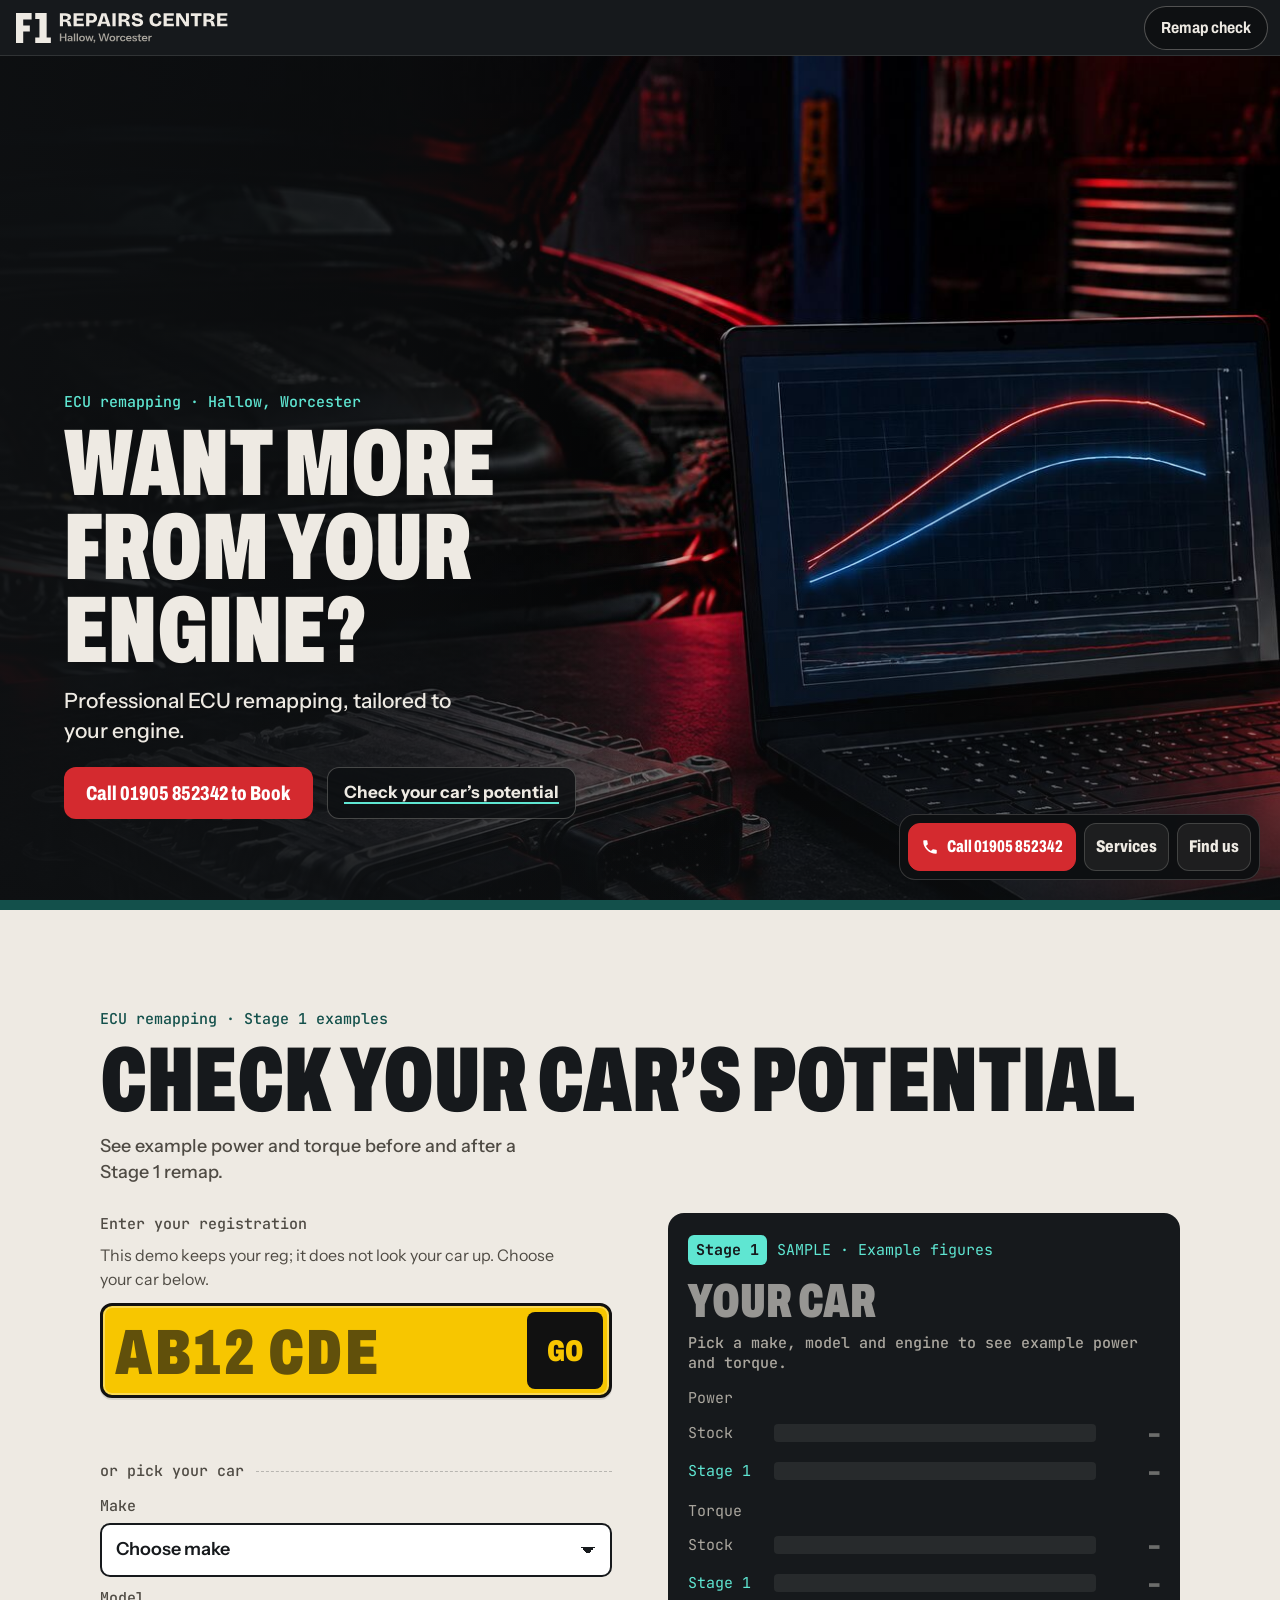
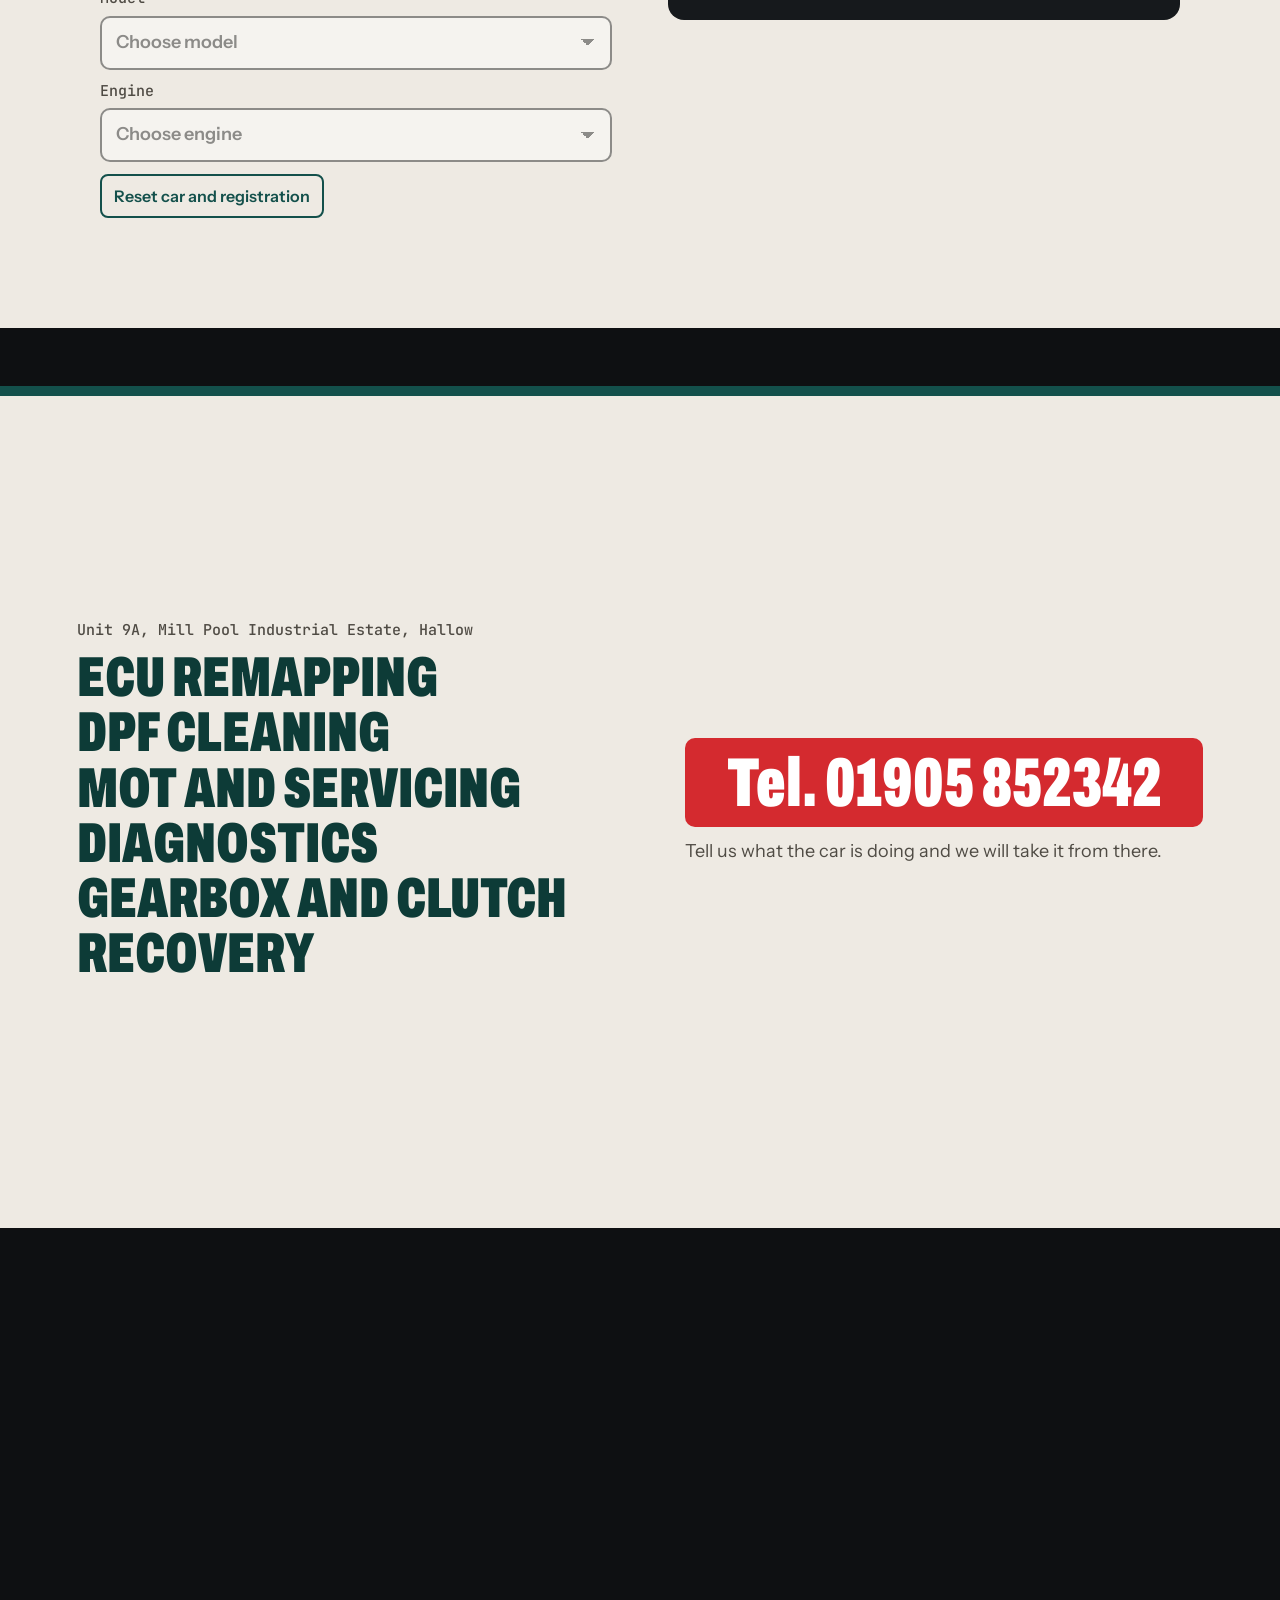
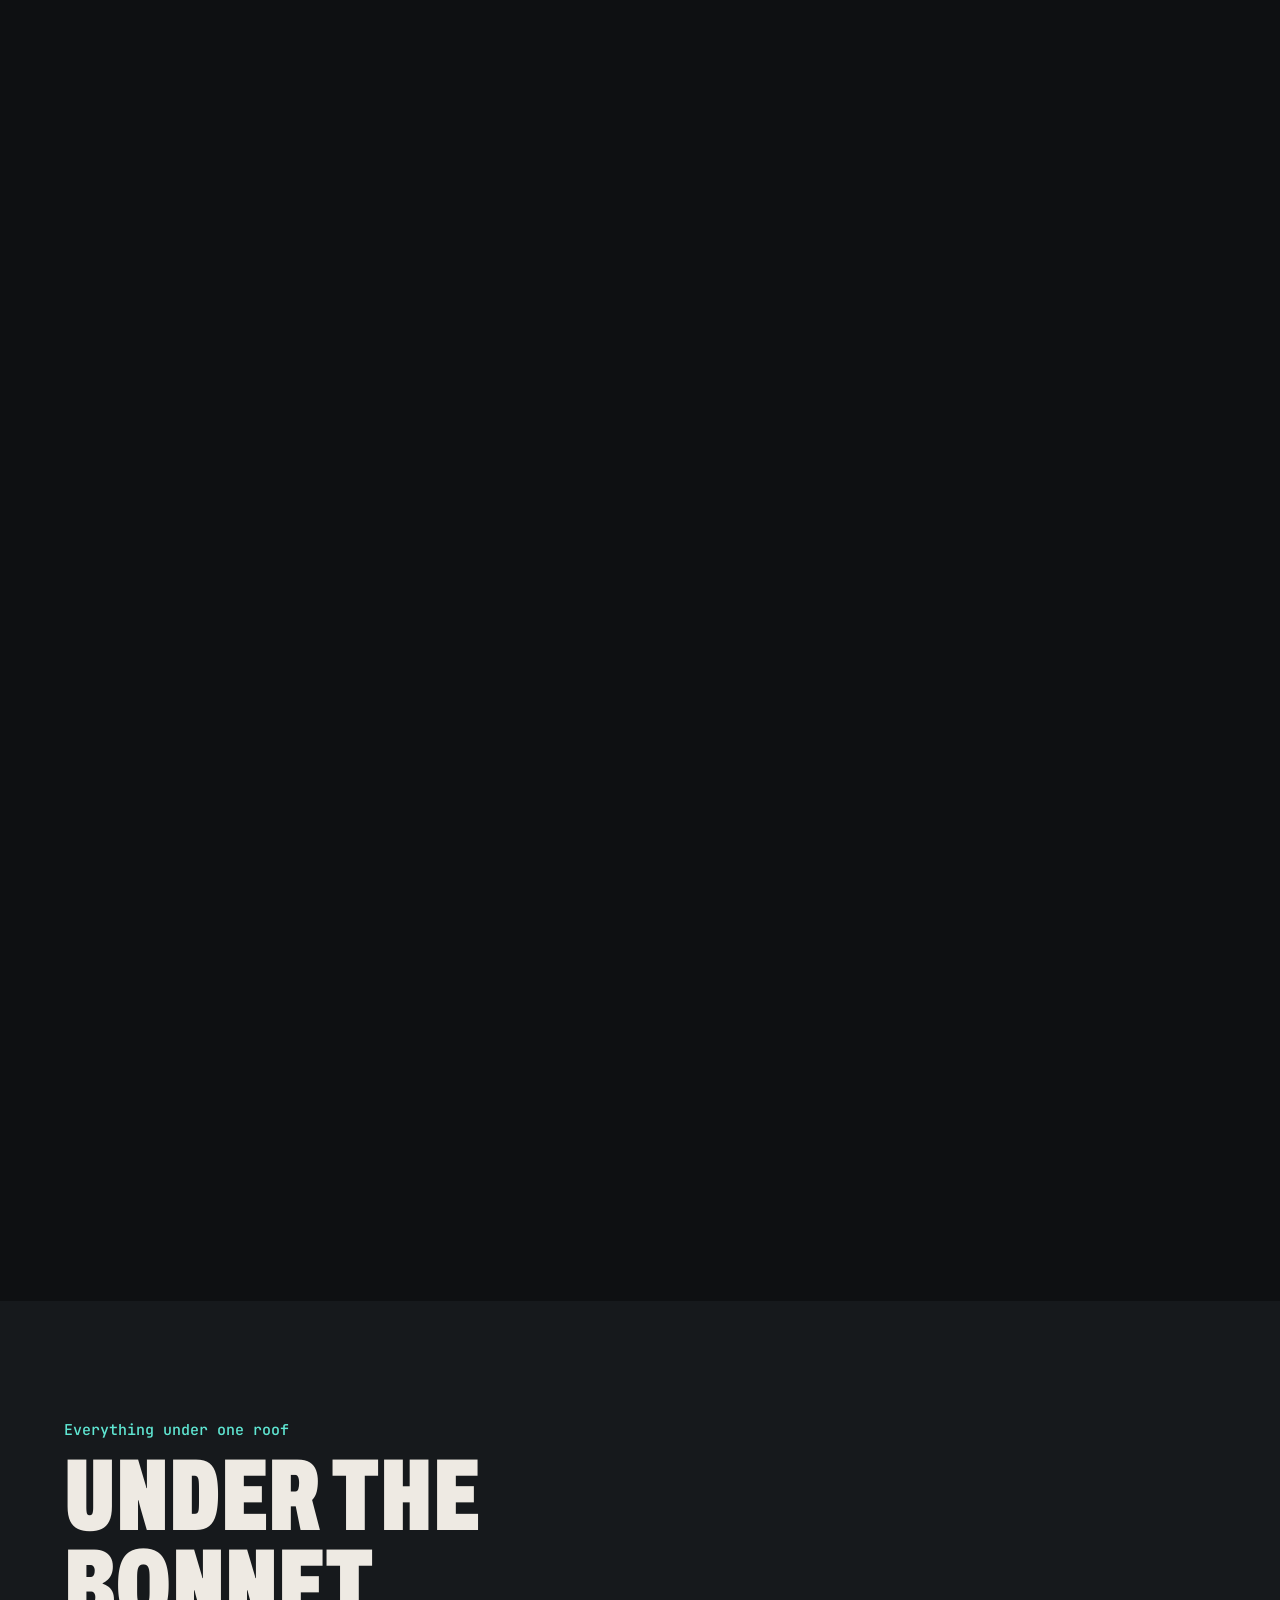
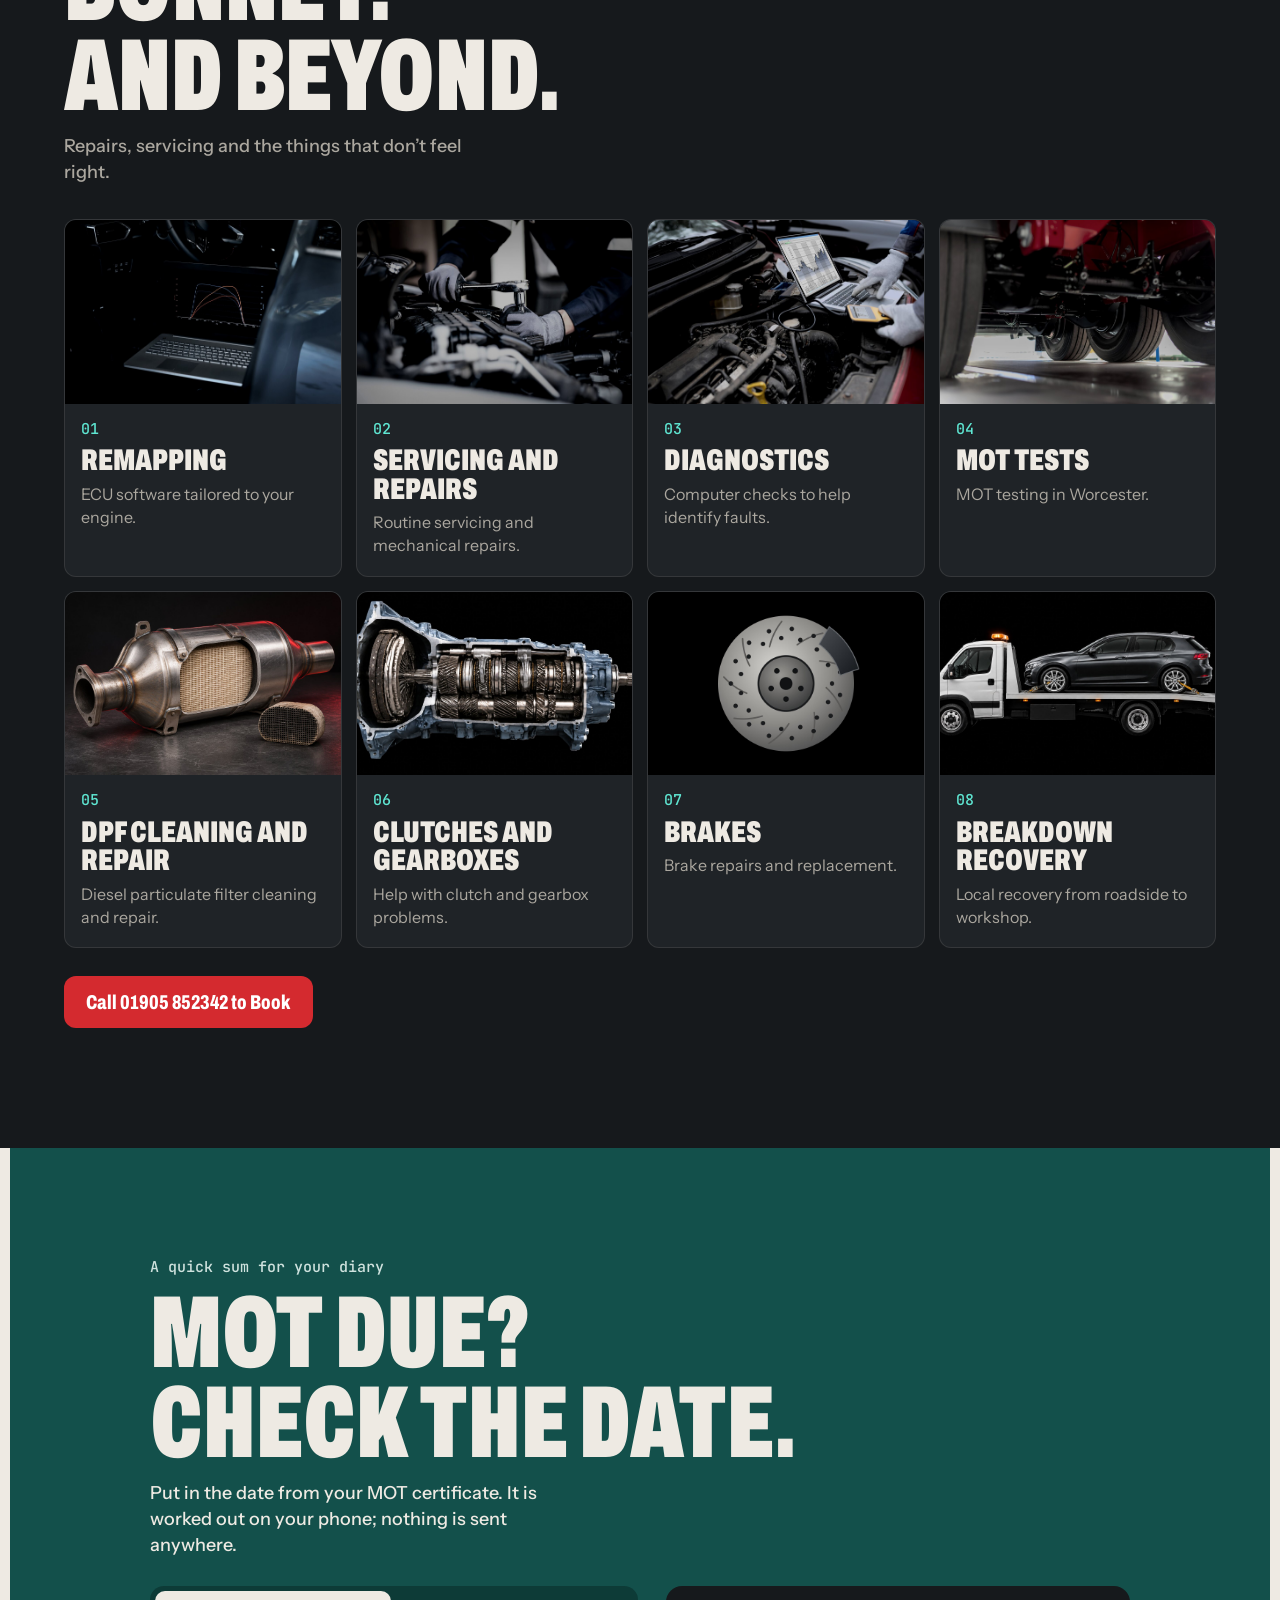
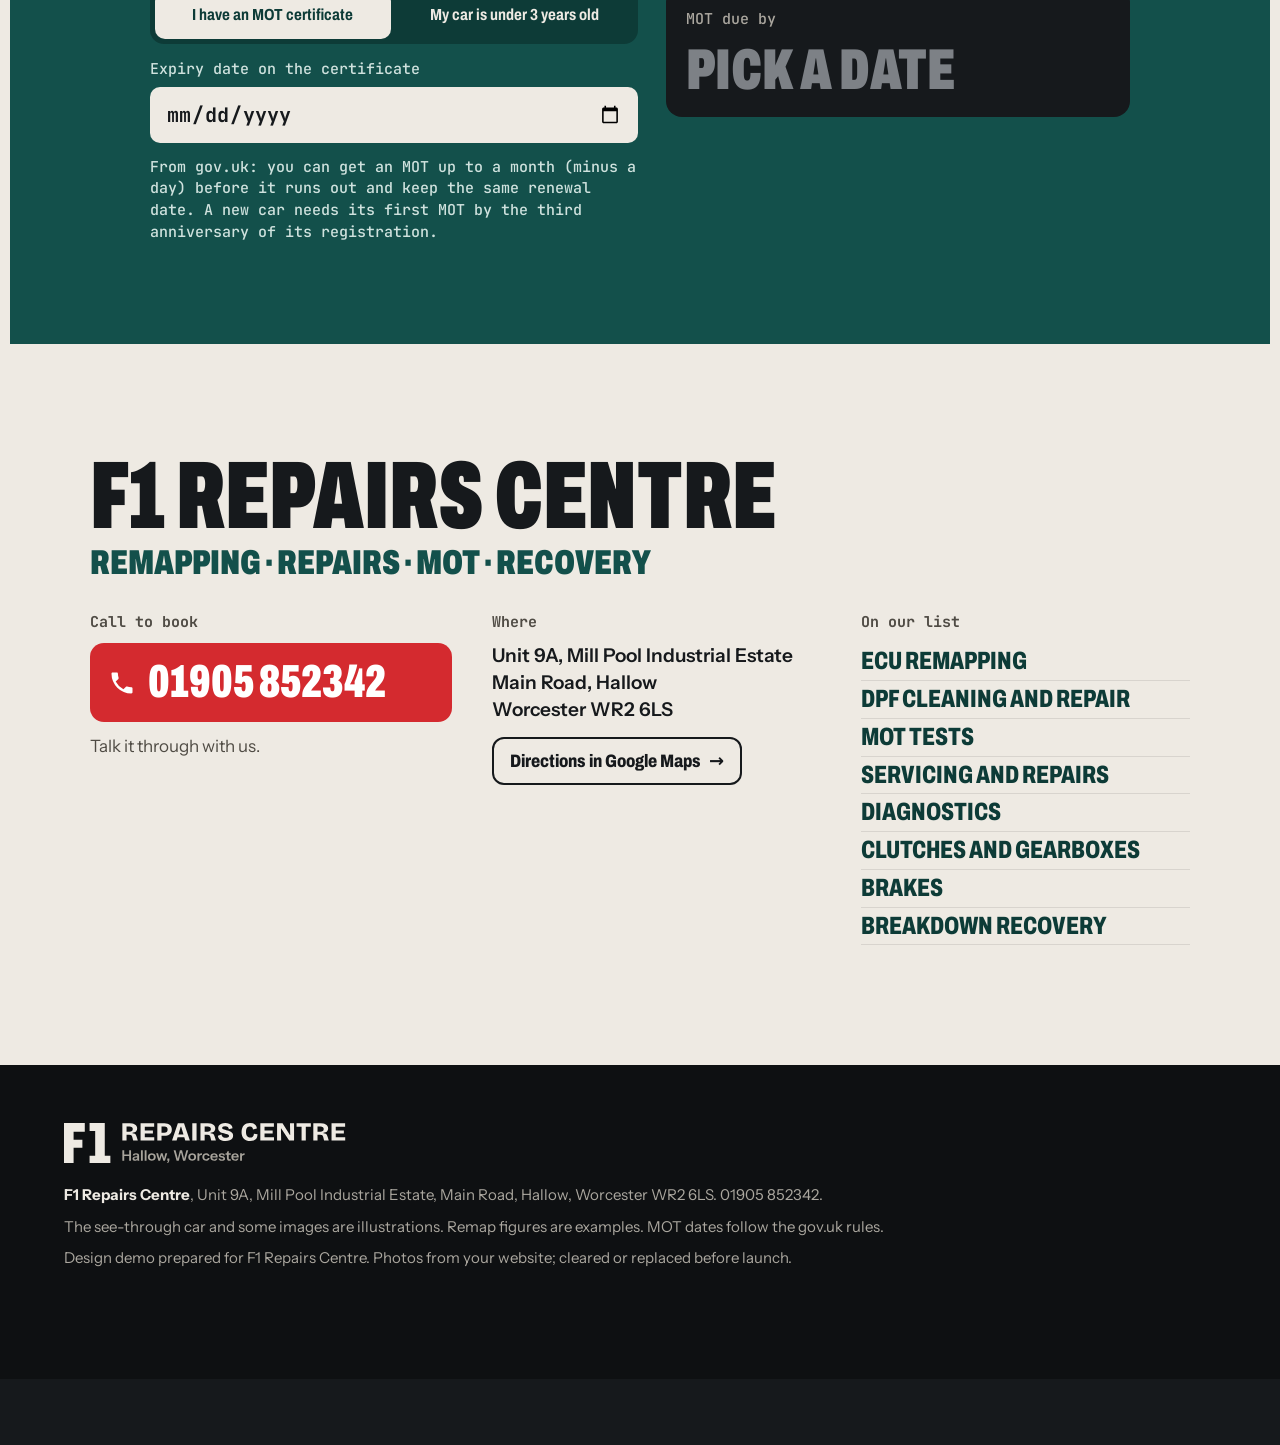
==== commit f508f0a3: "F1 Repairs demo: reg box and car picker fixed, 40 cars with sourced stock figures, matching pictures" ====
--- a/index.html
+++ b/index.html
@@ -38,7 +38,7 @@
 a{color:inherit;text-underline-offset:.18em}
 a,button,label,input,select{touch-action:manipulation}
 :focus-visible{outline:3px solid var(--mint);outline-offset:3px;border-radius:4px}
-.sel select:focus-visible,.plate button:focus-visible,.details :focus-visible,.signp :focus-visible{outline-color:var(--teal)}
+.sel select:focus-visible,.plate button:focus-visible,.reset-car:focus-visible,.details :focus-visible,.signp :focus-visible{outline-color:var(--teal)}
 img,video{max-width:100%;height:auto;display:block}
 h1,h2,h3,p,figure,fieldset{margin:0}
 .sr{position:absolute!important;width:1px;height:1px;overflow:hidden;clip:rect(0 0 0 0);white-space:nowrap}
@@ -52,7 +52,7 @@
 /* ---------- fixed header (solid: never transparent over text) ---------- */
 .top{position:fixed;z-index:30;top:0;left:0;right:0;height:calc(56px + env(safe-area-inset-top,0px));display:flex;align-items:center;gap:8px;
   padding:env(safe-area-inset-top,0px) max(12px,env(safe-area-inset-right,0px)) 0 max(16px,env(safe-area-inset-left,0px));
-  background:#16191Cf5;border-bottom:1px solid #EEEAE31f}
+  background:#16191C;border-bottom:1px solid #EEEAE31f}
 .mark{display:flex;align-items:center;min-height:44px;margin-right:auto;text-decoration:none}
 .mark img{height:30px;width:auto}
 .pill{font:700 16px/1 var(--cond);font-stretch:85%;color:var(--bone);background:#0E1012;border:1px solid #EEEAE34d;border-radius:999px;min-height:44px;padding:0 16px;display:inline-flex;align-items:center;text-decoration:none;white-space:nowrap}
@@ -74,7 +74,7 @@
 .call-button:hover{background:var(--signal-press)}
 /* press feedback on every control (no hover-only states on a phone) */
 .bar a,.call-button,.pill,.ghost,.plate button,.lnk,.callbig,.signp .tel,.copy,.seg label,.sel select{transition:transform .12s var(--ease),filter .12s}
-.bar a:active,.call-button:active,.pill:active,.ghost:active,.plate button:active,.lnk:active,.callbig:active,.signp .tel:active,.copy:active,.seg label:active{transform:scale(.97);filter:brightness(.92)}
+.bar a:active,.call-button:active,.pill:active,.ghost:active,.plate button:active,.reset-car:active,.lnk:active,.callbig:active,.signp .tel:active,.copy:active,.seg label:active{transform:scale(.97);filter:brightness(.92)}
 
 /* ---------- 1. hero: the remap bench, full bleed ---------- */
 .hero{position:relative;min-height:100svh;display:flex;flex-direction:column;justify-content:flex-start;overflow:hidden;background:var(--deep);isolation:isolate}
@@ -238,6 +238,10 @@
 
 @media (prefers-reduced-motion:reduce){*,*::before,*::after{animation:none!important;transition:none!important;scroll-behavior:auto!important}}
 
+.lookup-note{font-size:16px;color:var(--bone-ink);margin:0 0 12px;max-width:44ch}
+.reset-car{justify-self:start;min-height:44px;padding:8px 12px;border:2px solid var(--teal);border-radius:8px;background:transparent;color:var(--teal);font:600 16px var(--text);cursor:pointer}
+html:not(.js) .reset-car{display:none}
+
 /* ---------- the story: North Shields' pinned x-ray scene, F1's seven jobs ---------- */
 :root{--bay:#0E1012}
 .story{position:relative;background:var(--bay)}
@@ -375,8 +379,9 @@
     </div>
     <form class="plate-form" id="plate-form" action="#pick" novalidate>
       <label class="plate-label mono" for="reg">Enter your registration</label>
+      <p class="lookup-note" id="lookup-note">This demo keeps your reg; it does not look your car up. Choose your car below.</p>
       <div class="plate">
-        <input id="reg" name="reg" type="text" inputmode="text" enterkeyhint="go" autocomplete="off" autocapitalize="characters" autocorrect="off" spellcheck="false" maxlength="10" placeholder="AB12 CDE" aria-describedby="reg-msg">
+        <input id="reg" name="reg" type="text" inputmode="text" enterkeyhint="go" autocomplete="off" autocapitalize="characters" autocorrect="off" spellcheck="false" maxlength="10" placeholder="AB12 CDE" aria-describedby="lookup-note reg-msg">
         <button type="submit" aria-label="Go: keep my registration and pick my car">GO</button>
       </div>
       <p class="reg-msg" id="reg-msg" aria-live="polite"></p>
@@ -388,11 +393,12 @@
         <label class="sel"><span class="mono">Model</span><select id="md" disabled><option value="">Choose model</option></select></label>
         <label class="sel"><span class="mono">Engine</span><select id="en" disabled><option value="">Choose engine</option></select></label>
       </div>
+      <button class="reset-car" id="reset-car" type="button">Reset car and registration</button>
       <p class="nojs-note">This check needs JavaScript. Call 01905 852342 and we will talk you through your car.</p>
     </div>
     <div class="result" id="result" aria-live="polite"></div>
   </div>
-  <script type="application/json" id="remap-data">{"status":"SAMPLE","cars":[{"make":"Audi","model":"A3 (8V)","engine":"2.0 TDI 150","fuel":"Diesel","years":"2013-2020","stock_bhp":148,"stock_nm":340,"stage1_bhp":185,"stage1_nm":410,"source":"SAMPLE"},{"make":"BMW","model":"3 Series (F30)","engine":"320d 190","fuel":"Diesel","years":"2015-2019","stock_bhp":187,"stock_nm":400,"stage1_bhp":225,"stage1_nm":470,"source":"SAMPLE"},{"make":"Ford","model":"Fiesta (Mk7)","engine":"1.0 EcoBoost 125","fuel":"Petrol","years":"2013-2017","stock_bhp":123,"stock_nm":170,"stage1_bhp":145,"stage1_nm":220,"source":"SAMPLE"},{"make":"Ford","model":"Focus (Mk3)","engine":"2.0 TDCi 150","fuel":"Diesel","years":"2015-2018","stock_bhp":148,"stock_nm":370,"stage1_bhp":185,"stage1_nm":420,"source":"SAMPLE"},{"make":"Ford","model":"Transit Custom","engine":"2.0 EcoBlue 130","fuel":"Diesel","years":"2016-2023","stock_bhp":128,"stock_nm":385,"stage1_bhp":165,"stage1_nm":440,"source":"SAMPLE"},{"make":"Land Rover","model":"Discovery Sport","engine":"2.0 TD4 180","fuel":"Diesel","years":"2015-2019","stock_bhp":178,"stock_nm":430,"stage1_bhp":210,"stage1_nm":500,"source":"SAMPLE"},{"make":"Mercedes-Benz","model":"C-Class (W205)","engine":"C220d 170","fuel":"Diesel","years":"2014-2018","stock_bhp":168,"stock_nm":400,"stage1_bhp":205,"stage1_nm":470,"source":"SAMPLE"},{"make":"Nissan","model":"Qashqai (J11)","engine":"1.5 dCi 110","fuel":"Diesel","years":"2014-2018","stock_bhp":108,"stock_nm":260,"stage1_bhp":130,"stage1_nm":300,"source":"SAMPLE"},{"make":"Skoda","model":"Octavia (Mk3)","engine":"2.0 TDI 150","fuel":"Diesel","years":"2013-2020","stock_bhp":148,"stock_nm":340,"stage1_bhp":185,"stage1_nm":410,"source":"SAMPLE"},{"make":"Vauxhall","model":"Astra (K)","engine":"1.6 CDTi 136","fuel":"Diesel","years":"2015-2019","stock_bhp":134,"stock_nm":320,"stage1_bhp":165,"stage1_nm":380,"source":"SAMPLE"},{"make":"Volkswagen","model":"Golf (Mk7)","engine":"1.5 TSI 150","fuel":"Petrol","years":"2017-2020","stock_bhp":148,"stock_nm":250,"stage1_bhp":175,"stage1_nm":300,"source":"SAMPLE"},{"make":"Volkswagen","model":"Golf (Mk7)","engine":"2.0 TDI 150","fuel":"Diesel","years":"2013-2020","stock_bhp":148,"stock_nm":340,"stage1_bhp":185,"stage1_nm":410,"source":"SAMPLE"},{"make":"Volkswagen","model":"Transporter (T6)","engine":"2.0 TDI 150","fuel":"Diesel","years":"2015-2019","stock_bhp":148,"stock_nm":340,"stage1_bhp":180,"stage1_nm":400,"source":"SAMPLE"}]}</script>
+  <script type="application/json" id="remap-data">{"status":"SAMPLE","cars":[{"make":"Audi","model":"A3 (8V)","engine":"2.0 TDI 150","fuel":"Diesel","years":"2013-2014","stock_bhp":148,"stock_nm":320,"stage1_bhp":185,"stage1_nm":390,"stock_ps":150,"stage1_status":"SAMPLE","source":"https://audi.media-corner.ch/press/der-neue-audi-a3-sportback"},{"make":"Audi","model":"A4 (B9)","engine":"2.0 TDI ultra 150 manual","fuel":"Diesel","years":"2016 model year","stock_bhp":148,"stock_nm":320,"stage1_bhp":185,"stage1_nm":390,"stock_ps":150,"stage1_status":"SAMPLE","source":"https://autocatalogarchive.com/wp-content/uploads/2016/05/Audi-A4-2016-GER.pdf"},{"make":"BMW","model":"1 Series (F20 facelift)","engine":"118d 150","fuel":"Diesel","years":"2015 model year","stock_bhp":148,"stock_nm":320,"stage1_bhp":180,"stage1_nm":380,"stock_ps":150,"stage1_status":"SAMPLE","source":"https://www.press.bmwgroup.com/global/article/attachment/T0200199EN/302714"},{"make":"BMW","model":"3 Series (F30)","engine":"320d 190","fuel":"Diesel","years":"2015 model year","stock_bhp":187,"stock_nm":400,"stage1_bhp":225,"stage1_nm":470,"stock_ps":190,"stage1_status":"SAMPLE","source":"https://www.press.bmwgroup.com/united-kingdom/article/detail/T0232443EN_GB/the-new-bmw-3-series-2015"},{"make":"Ford","model":"Fiesta (Mk8)","engine":"1.0 EcoBoost 100 manual","fuel":"Petrol","years":"2017 model year","stock_bhp":99,"stock_nm":170,"stage1_bhp":125,"stage1_nm":210,"stock_ps":100,"stage1_status":"SAMPLE","source":"https://media.ford.com/content/dam/fordmedia/Europe/documents/productReleases/Fiesta/FordFiesta2017_FiestaDrive_TechSpecs_EU.pdf"},{"make":"Ford","model":"Fiesta (Mk8)","engine":"1.0 EcoBoost 125 manual","fuel":"Petrol","years":"2017 model year","stock_bhp":123,"stock_nm":170,"stage1_bhp":145,"stage1_nm":220,"stock_ps":125,"stage1_status":"SAMPLE","source":"https://media.ford.com/content/dam/fordmedia/Europe/documents/productReleases/Fiesta/FordFiesta2017_FiestaDrive_TechSpecs_EU.pdf"},{"make":"Ford","model":"Focus (Mk4)","engine":"1.5 EcoBlue 120 manual","fuel":"Diesel","years":"2018 model year","stock_bhp":118,"stock_nm":300,"stage1_bhp":145,"stage1_nm":350,"stock_ps":120,"stage1_status":"SAMPLE","source":"https://media.ford.com/content/dam/fordmedia/Europe/documents/productReleases/Focus/2018/FORD_FOCUS_2018_MediaDrive_TechSpecs_EU.pdf"},{"make":"Ford","model":"Focus (Mk4)","engine":"1.5 EcoBlue 95 manual","fuel":"Diesel","years":"2018 model year","stock_bhp":94,"stock_nm":300,"stage1_bhp":130,"stage1_nm":340,"stock_ps":95,"stage1_status":"SAMPLE","source":"https://media.ford.com/content/dam/fordmedia/Europe/documents/productReleases/Focus/2018/FORD_FOCUS_2018_MediaDrive_TechSpecs_EU.pdf"},{"make":"Ford","model":"Transit Custom","engine":"2.0 EcoBlue 130","fuel":"Diesel","years":"2016 model year","stock_bhp":128,"stock_nm":385,"stage1_bhp":165,"stage1_nm":440,"stock_ps":130,"stage1_status":"SAMPLE","source":"https://media.ford.com/content/dam/fordmedia/Europe/documents/productReleases/Transit/Transit2016_MediaDrive_EU.pdf"},{"make":"Honda","model":"Civic (Mk10)","engine":"1.0 VTEC Turbo 129 manual","fuel":"Petrol","years":"2017 model year","stock_bhp":127,"stock_nm":200,"stage1_bhp":145,"stage1_nm":230,"stock_ps":129,"stage1_status":"SAMPLE","source":"https://hondanews.eu/fr/fr/cars/media/pressreleases/103510/honda-civic-5-portes-2017"},{"make":"Honda","model":"Civic (Mk10)","engine":"1.5 VTEC Turbo 182 manual","fuel":"Petrol","years":"2017 model year","stock_bhp":180,"stock_nm":240,"stage1_bhp":205,"stage1_nm":280,"stock_ps":182,"stage1_status":"SAMPLE","source":"https://hondanews.eu/fr/fr/cars/media/pressreleases/103510/honda-civic-5-portes-2017"},{"make":"Hyundai","model":"i30 (PD facelift)","engine":"1.0 T-GDi 120 non-hybrid","fuel":"Petrol","years":"2020 model year","stock_bhp":118,"stock_nm":172,"stage1_bhp":140,"stage1_nm":210,"stock_ps":120,"stage1_status":"SAMPLE","source":"https://www.hyundai.news/newsroom/dam/eu/press-kits/20200226_i30/20200226_i30_Technical_Data_preliminary_Update.pdf"},{"make":"Hyundai","model":"i30 (PD facelift)","engine":"1.6 CRDi 115 manual","fuel":"Diesel","years":"2020 model year","stock_bhp":113,"stock_nm":280,"stage1_bhp":140,"stage1_nm":330,"stock_ps":115,"stage1_status":"SAMPLE","source":"https://www.hyundai.news/newsroom/dam/eu/press-kits/20200226_i30/20200226_i30_Technical_Data_preliminary_Update.pdf"},{"make":"Kia","model":"Cee'd (JD facelift)","engine":"1.0 T-GDI 120","fuel":"Petrol","years":"2016 model year","stock_bhp":118,"stock_nm":171,"stage1_bhp":140,"stage1_nm":210,"stock_ps":120,"stage1_status":"SAMPLE","source":"https://press.kia.com/es/es/home/notas-de-prensa/press-kits/2017/ceed.html"},{"make":"Kia","model":"Cee'd (JD facelift)","engine":"1.6 CRDi 136 manual","fuel":"Diesel","years":"2016 model year","stock_bhp":134,"stock_nm":280,"stage1_bhp":160,"stage1_nm":330,"stock_ps":136,"stage1_status":"SAMPLE","source":"https://press.kia.com/es/es/home/notas-de-prensa/press-kits/2017/ceed.html"},{"make":"Land Rover","model":"Discovery Sport","engine":"2.0 TD4 180","fuel":"Diesel","years":"2018 model year","stock_bhp":178,"stock_nm":430,"stage1_bhp":210,"stage1_nm":500,"stock_ps":180,"stage1_status":"SAMPLE","source":"https://media.jlr.com/range-rover/en-gb/news/2017/06/latest-ingenium-engine-technology-injects-more-performance-discovery-sport-and-evoque"},{"make":"Mercedes-Benz","model":"A-Class (W176)","engine":"A180 1.6 122","fuel":"Petrol","years":"2015 model year","stock_bhp":120,"stock_nm":200,"stage1_bhp":145,"stage1_nm":240,"stock_ps":122,"stage1_status":"SAMPLE","source":"https://xr793.com/wp-content/uploads/2022/12/2015-Mercedes-Benz-A-Class-UK.pdf"},{"make":"Mercedes-Benz","model":"C-Class (W205)","engine":"C220 BlueTEC 2.1 170","fuel":"Diesel","years":"2014 model year","stock_bhp":168,"stock_nm":400,"stage1_bhp":205,"stage1_nm":470,"stock_ps":170,"stage1_status":"SAMPLE","source":"https://autocatalogarchive.com/wp-content/uploads/2024/03/Mercedes-Clase-C-2014-UK.pdf"},{"make":"Mini","model":"Hatch 5-door (F55)","engine":"Cooper 1.5 136","fuel":"Petrol","years":"2014 model year","stock_bhp":134,"stock_nm":220,"stage1_bhp":160,"stage1_nm":270,"stock_ps":136,"stage1_status":"SAMPLE","source":"https://www.press.bmwgroup.com/global/article/detail/T0181742EN/the-new-mini-5-door?language=en"},{"make":"Mini","model":"Hatch 5-door (F55)","engine":"Cooper S 2.0 192","fuel":"Petrol","years":"2014 model year","stock_bhp":189,"stock_nm":280,"stage1_bhp":220,"stage1_nm":330,"stock_ps":192,"stage1_status":"SAMPLE","source":"https://www.press.bmwgroup.com/global/article/detail/T0181742EN/the-new-mini-5-door?language=en"},{"make":"Nissan","model":"Qashqai (J11)","engine":"1.2 DIG-T 115 manual","fuel":"Petrol","years":"2017 model year","stock_bhp":113,"stock_nm":190,"stage1_bhp":135,"stage1_nm":220,"stock_ps":115,"stage1_status":"SAMPLE","source":"https://www.nissan-cdn.net/content/dam/Nissan/fr/brochures/Brochures-vehicules/eBrochure-QASHQAI-2017.pdf"},{"make":"Nissan","model":"Qashqai (J11)","engine":"1.5 dCi 110 manual","fuel":"Diesel","years":"2017 model year","stock_bhp":108,"stock_nm":260,"stage1_bhp":130,"stage1_nm":300,"stock_ps":110,"stage1_status":"SAMPLE","source":"https://www.nissan-cdn.net/content/dam/Nissan/fr/brochures/Brochures-vehicules/eBrochure-QASHQAI-2017.pdf"},{"make":"Peugeot","model":"208 (Mk1 facelift)","engine":"1.2 PureTech 110","fuel":"Petrol","years":"2015 model year","stock_bhp":108,"stock_nm":205,"stage1_bhp":130,"stage1_nm":240,"stock_ps":110,"stage1_status":"SAMPLE","source":"https://www.forum-peugeot.com/wp-content/uploads/2016/05/cat208avril2015.pdf"},{"make":"Peugeot","model":"308 (Mk2)","engine":"1.2 PureTech 110","fuel":"Petrol","years":"2014 model year","stock_bhp":108,"stock_nm":205,"stage1_bhp":130,"stage1_nm":240,"stock_ps":110,"stage1_status":"SAMPLE","source":"https://www.media.stellantis.com/em-en/peugeot/press/peugeot-technologies-introducing-efficient-euro-6-engines-and-the-208-hybrid-air-2l-demonstrator"},{"make":"Renault","model":"Clio (Mk4 facelift)","engine":"0.9 TCe 90","fuel":"Petrol","years":"2016 model year","stock_bhp":89,"stock_nm":140,"stage1_bhp":105,"stage1_nm":165,"stock_ps":90,"stage1_status":"SAMPLE","source":"https://autocatalogarchive.com/wp-content/uploads/2019/04/Renault-Clio-2016-UK.pdf"},{"make":"Renault","model":"Clio (Mk4 facelift)","engine":"1.5 dCi 90","fuel":"Diesel","years":"2016 model year","stock_bhp":89,"stock_nm":220,"stage1_bhp":110,"stage1_nm":260,"stock_ps":90,"stage1_status":"SAMPLE","source":"https://autocatalogarchive.com/wp-content/uploads/2019/04/Renault-Clio-2016-UK.pdf"},{"make":"Seat","model":"Leon SC (Mk3 facelift)","engine":"1.4 TSI 150","fuel":"Petrol","years":"2017 model year","stock_bhp":148,"stock_nm":250,"stage1_bhp":175,"stage1_nm":300,"stock_ps":150,"stage1_status":"SAMPLE","source":"https://www.seat-mediacenter.com/content/dam/seat-media-center/Documents/2016/Technical-Specifications-New-SEAT-Leon-SC2016EN.pdf"},{"make":"Skoda","model":"Octavia (Mk4)","engine":"1.5 TSI Evo 150 manual","fuel":"Petrol","years":"2020 model year","stock_bhp":148,"stock_nm":250,"stage1_bhp":175,"stage1_nm":300,"stock_ps":150,"stage1_status":"SAMPLE","source":"https://cdn.skoda-storyboard.com/2020/03/OCTAVIA_EN_Engines.pdf"},{"make":"Skoda","model":"Octavia (Mk4)","engine":"2.0 TDI Evo 150 manual","fuel":"Diesel","years":"2020 model year","stock_bhp":148,"stock_nm":340,"stage1_bhp":185,"stage1_nm":410,"stock_ps":150,"stage1_status":"SAMPLE","source":"https://cdn.skoda-storyboard.com/2020/03/OCTAVIA_EN_Engines.pdf"},{"make":"Toyota","model":"Auris (Mk2 facelift)","engine":"1.2T 116","fuel":"Petrol","years":"2015 model year","stock_bhp":114,"stock_nm":185,"stage1_bhp":135,"stage1_nm":220,"stock_ps":116,"stage1_status":"SAMPLE","source":"https://media.toyota.co.uk/new-toyota-auris/"},{"make":"Toyota","model":"Auris (Mk2 facelift)","engine":"1.6 D-4D 112","fuel":"Diesel","years":"2015 model year","stock_bhp":110,"stock_nm":270,"stage1_bhp":130,"stage1_nm":310,"stock_ps":112,"stage1_status":"SAMPLE","source":"https://media.toyota.co.uk/new-toyota-auris/"},{"make":"Vauxhall","model":"Astra (K)","engine":"1.6 CDTi 136 manual","fuel":"Diesel","years":"2016 model year","stock_bhp":134,"stock_nm":320,"stage1_bhp":165,"stage1_nm":380,"stock_ps":136,"stage1_status":"SAMPLE","source":"https://www.vauxhall.co.uk/content/dam/vauxhall/Home/PDFs/Cars/astra/price_guides/014_New_ASTRA_Spec_PG_22_June_2016-1466586429.pdf"},{"make":"Vauxhall","model":"Corsa (E)","engine":"1.4i 90 manual","fuel":"Petrol","years":"2018 model year","stock_bhp":89,"stock_nm":130,"stage1_bhp":95,"stage1_nm":140,"stock_ps":90,"stage1_status":"SAMPLE","source":"https://www.vauxhall.co.uk/content/dam/vauxhall/Home/PDFs/Cars/corsa/price-guides/GML_10935891_Corsa_Spec_PG_1_April_2018-1522319225.pdf"},{"make":"Volkswagen","model":"Golf (Mk7)","engine":"1.5 TSI 150","fuel":"Petrol","years":"2017-2019","stock_bhp":148,"stock_nm":250,"stage1_bhp":175,"stage1_nm":300,"stock_ps":150,"stage1_status":"SAMPLE","source":"https://www.volkswagen-newsroom.com/en/engine-versions-golf-7-profile-20040"},{"make":"Volkswagen","model":"Golf (Mk7)","engine":"2.0 TDI 150","fuel":"Diesel","years":"2017 model year (facelift)","stock_bhp":148,"stock_nm":340,"stage1_bhp":185,"stage1_nm":410,"stock_ps":150,"stage1_status":"SAMPLE","source":"https://www.volkswagen.se/idhub/content/dam/onehub_pkw/importers/se/hjalp-och-support/broschyrer/golf/tidigare-golf/nya_golf_modellbroschyr_web_30mars.pdf"},{"make":"Volkswagen","model":"Passat (B8 facelift)","engine":"2.0 TDI Evo 150 manual","fuel":"Diesel","years":"2019-2020","stock_bhp":148,"stock_nm":340,"stage1_bhp":185,"stage1_nm":410,"stock_ps":150,"stage1_status":"SAMPLE","source":"https://www.volkswagen-newsroom.com/en/the-new-passat-the-update-5070/download"},{"make":"Volkswagen","model":"Polo (Mk6)","engine":"1.0 TSI 95","fuel":"Petrol","years":"2017-2019","stock_bhp":94,"stock_nm":175,"stage1_bhp":120,"stage1_nm":220,"stock_ps":95,"stage1_status":"SAMPLE","source":"https://www.volkswagen-newsroom.com/en/the-new-polo-driving-presentation-2574/highly-efficient-mpi-tsi-tgi-tdi-and-dsg-engines-2602"},{"make":"Volkswagen","model":"Transporter (T6)","engine":"2.0 TDI 102 Euro 6 manual","fuel":"Diesel","years":"2016 model year","stock_bhp":101,"stock_nm":250,"stage1_bhp":130,"stage1_nm":300,"stock_ps":102,"stage1_status":"SAMPLE","source":"https://xr793.com/wp-content/uploads/2022/12/2016-VW-Transporter-T6-UK.pdf"},{"make":"Volkswagen","model":"Transporter (T6)","engine":"2.0 TDI 140 Euro 5","fuel":"Diesel","years":"2015-2016","stock_bhp":138,"stock_nm":340,"stage1_bhp":170,"stage1_nm":400,"stock_ps":140,"stage1_status":"SAMPLE","source":"https://xr793.com/wp-content/uploads/2022/12/2016-VW-Transporter-T6-UK.pdf"},{"make":"Volvo","model":"V40","engine":"D2 2.0 120","fuel":"Diesel","years":"2016 model year","stock_bhp":118,"stock_nm":280,"stage1_bhp":145,"stage1_nm":330,"stock_ps":120,"stage1_status":"SAMPLE","source":"https://www.volvocars.com/uk/media/press-releases/31478D3AC90C04A5/"}]}</script>
 </section>
 
 <!-- 3. The x-ray story (North Shields engine): one pinned scene, seven jobs lit one at a time -->
@@ -417,7 +423,7 @@
       </li>
       <li class="beat chk" data-beat="oil" data-sys="oil" data-len="1">
         <div class="hd"><p class="k mono">Check 3 of 7 · Oil and filter</p><h2>MOT or service due?</h2></div>
-        <figure class="media"><img src="./service.jpg" width="1800" height="1018" loading="lazy" decoding="async" alt="Fresh engine oil and a new oil filter"></figure>
+        <figure class="media"><img src="./Car-Servicing-Worcester.jpg" width="1254" height="836" loading="lazy" decoding="async" alt="Mechanic servicing a car engine"></figure>
         <div class="ft"><p class="what">MOT tests, oil and filter changes and full servicing.</p><a class="call-button" href="tel:+441905852342">Call 01905 852342 to Book</a></div>
       </li>
       <li class="beat chk" data-beat="gearbox" data-sys="gearbox" data-len="1">
@@ -427,7 +433,7 @@
       </li>
       <li class="beat chk" data-beat="dash" data-sys="dash" data-len="1">
         <div class="hd"><p class="k mono">Check 5 of 7 · Diagnostics</p><h2>Warning light on?</h2></div>
-        <figure class="media"><img src="./dash.jpg" width="1024" height="578" loading="lazy" decoding="async" alt="Dashboard with an amber warning light"><video data-src="./dash.mp4" muted playsinline loop preload="none" aria-hidden="true"></video></figure>
+        <figure class="media"><img src="./F1-CAR-DIAGNOSTICS.jpg" width="1254" height="836" loading="lazy" decoding="async" alt="Diagnostic equipment connected to a car to investigate faults"></figure>
         <div class="ft"><p class="what">Full diagnostics to find the real fault.</p><a class="call-button" href="tel:+441905852342">Call 01905 852342 to Book</a></div>
       </li>
       <li class="beat chk" data-beat="start" data-sys="start" data-len="1">
@@ -470,9 +476,9 @@
     <li><img src="./Car-Servicing-Worcester.jpg" width="1254" height="836" loading="lazy" decoding="async" alt="Mechanic working on an engine"><div><span class="mono no" aria-hidden="true">02</span><h3>Servicing and repairs</h3><p>Routine servicing and mechanical repairs.</p></div></li>
     <li><img src="./F1-CAR-DIAGNOSTICS.jpg" width="1254" height="836" loading="lazy" decoding="async" alt="Vehicle diagnostic equipment"><div><span class="mono no" aria-hidden="true">03</span><h3>Diagnostics</h3><p>Computer checks to help identify faults.</p></div></li>
     <li><img src="./F1-MOT-TEST.jpg" width="1255" height="835" loading="lazy" decoding="async" alt="Vehicle underside in the workshop"><div><span class="mono no" aria-hidden="true">04</span><h3>MOT tests</h3><p>MOT testing in Worcester.</p></div></li>
-    <li><img src="./tile-car.jpg" width="1500" height="1000" loading="lazy" decoding="async" alt="Car with exhaust smoke in the workshop"><div><span class="mono no" aria-hidden="true">05</span><h3>DPF cleaning and repair</h3><p>Diesel particulate filter cleaning and repair.</p></div></li>
+    <li><img src="./dpf-filter.jpg" width="1536" height="1024" loading="lazy" decoding="async" alt="Illustration: diesel particulate filter with its ceramic honeycomb core exposed"><div><span class="mono no" aria-hidden="true">05</span><h3>DPF cleaning and repair</h3><p>Diesel particulate filter cleaning and repair.</p></div></li>
     <li><img src="./tile-gearbox.jpg" width="1500" height="1000" loading="lazy" decoding="async" alt="Gearbox in the workshop"><div><span class="mono no" aria-hidden="true">06</span><h3>Clutches and gearboxes</h3><p>Help with clutch and gearbox problems.</p></div></li>
-    <li><img src="./tile-brakes.jpg" width="1500" height="1000" loading="lazy" decoding="async" alt="Drawing of a brake disc and caliper"><div><span class="mono no" aria-hidden="true">07</span><h3>Brakes</h3><p>Brake repairs and replacement.</p></div></li>
+    <li><img src="./tile-brakes.jpg" width="1500" height="1000" loading="lazy" decoding="async" alt="Illustration: brake disc"><div><span class="mono no" aria-hidden="true">07</span><h3>Brakes</h3><p>Brake repairs and replacement.</p></div></li>
     <li><img src="./tile-recovery.jpg" width="1500" height="1000" loading="lazy" decoding="async" alt="Car recovery to the garage"><div><span class="mono no" aria-hidden="true">08</span><h3>Breakdown recovery</h3><p>Local recovery from roadside to workshop.</p></div></li>
   </ul>
   <div class="services-call"><a class="call-button" href="tel:+441905852342">Call 01905 852342 to Book</a></div>
@@ -586,7 +592,7 @@
   var r = el.getBoundingClientRect(), th = (topEl ? topEl.getBoundingClientRect().height : 0) + 10, bh = barCover() + 12;
   if (r.top >= th && r.bottom <= innerHeight - bh) return;
   var y = r.height > innerHeight - bh - th ? r.top - th : (r.top < th ? r.top - th : r.bottom - (innerHeight - bh));
-  window.scrollBy({ top: y, behavior: reduce ? 'auto' : 'smooth' });
+  window.scrollBy({ top: y > 0 ? Math.ceil(y) : Math.floor(y), behavior: reduce ? 'auto' : 'smooth' });
 }
 
 /* ------------------------------------------------------------------ Check your car's potential (example figures) */
@@ -605,14 +611,14 @@
   fill(mk, 'Choose make', uniq(CARS.map(function (c) { return c.make; })));
   fill(md, 'Choose model', []); fill(en, 'Choose engine', []);
   /* before a car is picked the result card shows what it will hold (no figures) */
-  var EMPTY = '<div class="res is-empty"><p class="stage1"><b>Stage 1</b><span>Example figures</span></p><h3>Your car<small>Pick a make, model and engine to see example power and torque.</small></h3>' +
+  var EMPTY = '<div class="res is-empty"><p class="stage1"><b>Stage 1</b><span>SAMPLE · Example figures</span></p><h3>Your car<small>Pick a make, model and engine to see example power and torque.</small></h3>' +
     '<div class="metric"><p class="mh">Power</p><div class="mrow"><span class="tag">Stock</span><span class="bar-t"></span><span class="val">–</span></div><div class="mrow up"><span class="tag">Stage 1</span><span class="bar-t"></span><span class="val">–</span></div></div>' +
     '<div class="metric"><p class="mh">Torque</p><div class="mrow"><span class="tag">Stock</span><span class="bar-t"></span><span class="val">–</span></div><div class="mrow up"><span class="tag">Stage 1</span><span class="bar-t"></span><span class="val">–</span></div></div></div>';
   function clearOut() { out.innerHTML = EMPTY; }
   clearOut();
 
   /* UK registration formats: current (AB12 CDE), prefix (A123 BCD), suffix (ABC 123D), dateless (ABC 123 / 123 ABC) */
-  function norm(s) { return (s || '').toUpperCase().replace(/[^A-Z0-9]/g, ''); }
+  function norm(s) { return (s || '').toUpperCase().replace(/\s/g, ''); }
   function fmtReg(r) {
     var m = r.match(/^([A-Z]{2}[0-9]{2})([A-Z]{3})$/) || r.match(/^([A-Z][0-9]{1,3})([A-Z]{3})$/) || r.match(/^([A-Z]{3})([0-9]{1,3}[A-Z])$/) ||
       r.match(/^([A-Z]{1,3})([0-9]{1,4})$/) || r.match(/^([0-9]{1,4})([A-Z]{1,3})$/);
@@ -626,6 +632,7 @@
     var f = fmtReg(r);
     if (!f) { say('That does not look like a UK registration. Check it and try again.', true); return; }
     REG = f; inp.value = f; inp.blur();
+    mk.value = ''; fill(md, 'Choose model', []); fill(en, 'Choose engine', []); clearOut();
     say('Pick your car below to see example figures.');
     var have = $('.have', out); if (have) have.innerHTML = '<span>Have your reg ready:</span> <b>' + esc(REG) + '</b>';
     if (onReg) onReg(REG);
@@ -637,7 +644,7 @@
   });
   inp.addEventListener('input', function () {
     if (msg.classList.contains('err')) say('');
-    if (!inp.value.trim()) {
+    if (REG && norm(inp.value) !== norm(REG)) {
       REG = ''; say('');
       var have = $('.have', out); if (have) have.innerHTML = '<span>Have your reg ready when you call.</span>';
       if (onReg) onReg(REG);
@@ -647,17 +654,26 @@
   function sel() { return CARS.filter(function (c) { return c.make === mk.value && (!md.value || c.model === md.value) && (!en.value || c.engine === en.value); }); }
   mk.addEventListener('change', function () {
     clearOut();
+    md.value = ''; en.value = '';
     fill(md, 'Choose model', uniq(sel().map(function (c) { return c.model; }))); fill(en, 'Choose engine', []);
     if (!mk.value) md.disabled = true;
     if (md.options.length === 2) { md.selectedIndex = 1; md.dispatchEvent(new Event('change')); }
   });
   md.addEventListener('change', function () {
     clearOut();
+    en.value = '';
     fill(en, 'Choose engine', md.value ? uniq(sel().map(function (c) { return c.engine; })) : []);
     if (en.options.length === 2) { en.selectedIndex = 1; en.dispatchEvent(new Event('change')); }
   });
   en.addEventListener('change', function () { var c = en.value && sel()[0]; if (c) render(c); else clearOut(); });
 
+  $('#reset-car').addEventListener('click', function () {
+    form.reset(); REG = ''; say(''); mk.value = '';
+    fill(md, 'Choose model', []); fill(en, 'Choose engine', []); clearOut();
+    if (onReg) onReg(REG);
+    bringIntoView(form); inp.focus({ preventScroll: true });
+  });
+
   function row(tag, v, unit, max, up) {
     return '<div class="mrow' + (up ? ' up' : '') + '"><span class="tag">' + tag + '</span><span class="bar-t"><i style="--w:' + (v / max).toFixed(3) + '"></i></span>' +
       '<span class="val">' + v + '<small>' + unit + '</small></span></div>';
@@ -665,7 +681,7 @@
   function render(c) {
     var mb = Math.max(c.stage1_bhp, c.stock_bhp) * 1.06, mn = Math.max(c.stage1_nm, c.stock_nm) * 1.06;
     out.innerHTML = '<div class="res pre">' +
-      '<p class="stage1"><b>Stage 1</b><span>Example figures</span></p>' +
+      '<p class="stage1"><b>Stage 1</b><span>SAMPLE · Example figures</span></p>' +
       '<h3>' + esc(c.make + ' ' + c.model) + '<small>' + esc(c.engine + ' · ' + c.fuel + ' · ' + c.years) + '</small></h3>' +
       '<div class="metric"><p class="mh">Power</p>' + row('Stock', c.stock_bhp, 'bhp', mb) + row('Stage 1', c.stage1_bhp, 'bhp', mb, 1) + '</div>' +
       '<div class="metric"><p class="mh">Torque</p>' + row('Stock', c.stock_nm, 'Nm', mn) + row('Stage 1', c.stage1_nm, 'Nm', mn, 1) + '</div>' +
@@ -1219,7 +1235,7 @@
   uT = clamp(y / unit, 0, uEnd); inView = y > -H - 40 && y < uEnd * unit + H + 40;
 }
 var lastW = 0, lastH = 0;
-addEventListener('resize', function () { if (Math.abs(innerWidth - lastW) > 2 || Math.abs(innerHeight - lastH) > 130) { lastW = innerWidth; lastH = innerHeight; layout(); kick(); } });
+addEventListener('resize', function () { if (Math.abs(innerWidth - lastW) > 2 || Math.abs(innerHeight - lastH) > innerHeight * 0.4) { lastW = innerWidth; lastH = innerHeight; layout(); kick(); } });
 
 /* frame the subject inside the free part of the screen (between heading and copy on a phone; right of the text on desktop) */
 var FRAME = { phone: { ux: .94, uy: .42, ox: 0, oy: .04 }, short: { ux: .94, uy: .36, ox: 0, oy: .02 }, desk: { ux: .52, uy: .70, ox: .2, oy: 0 }, land: { ux: .46, uy: .62, ox: .25, oy: -.04 } };
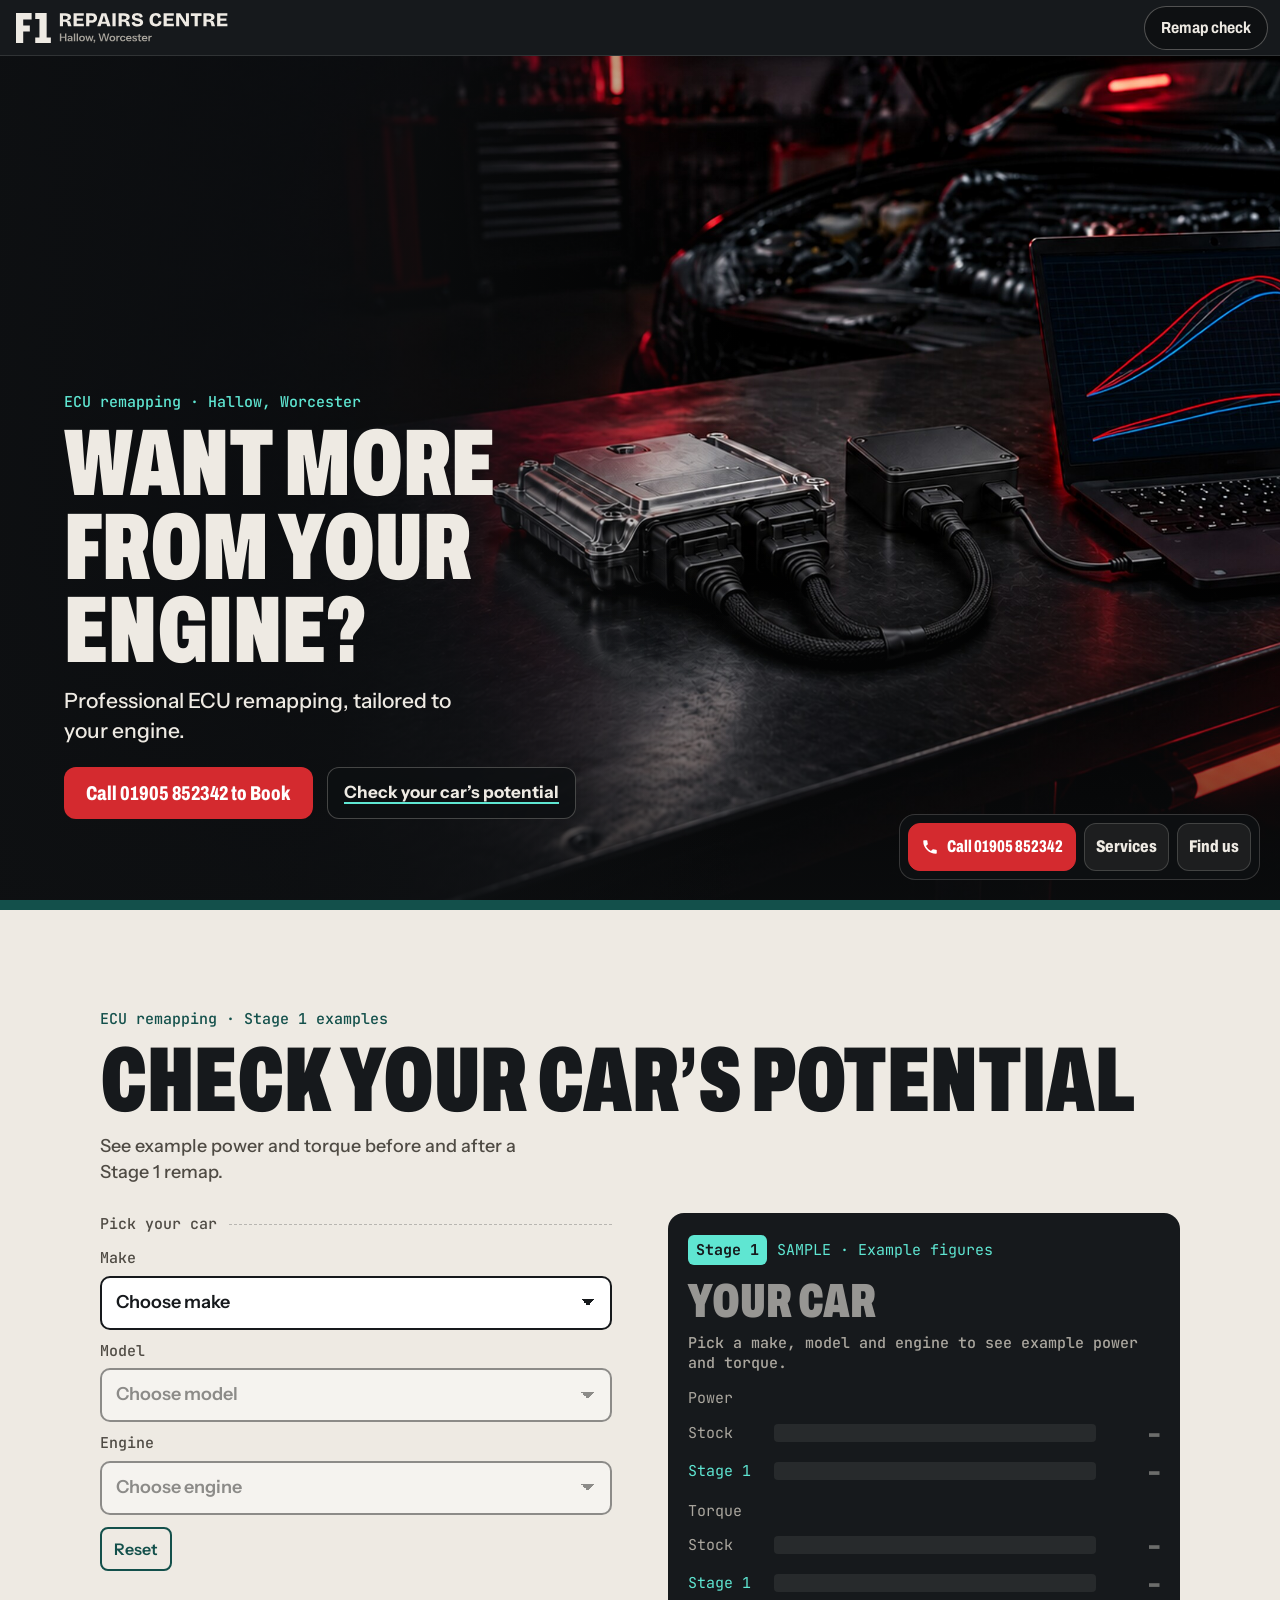
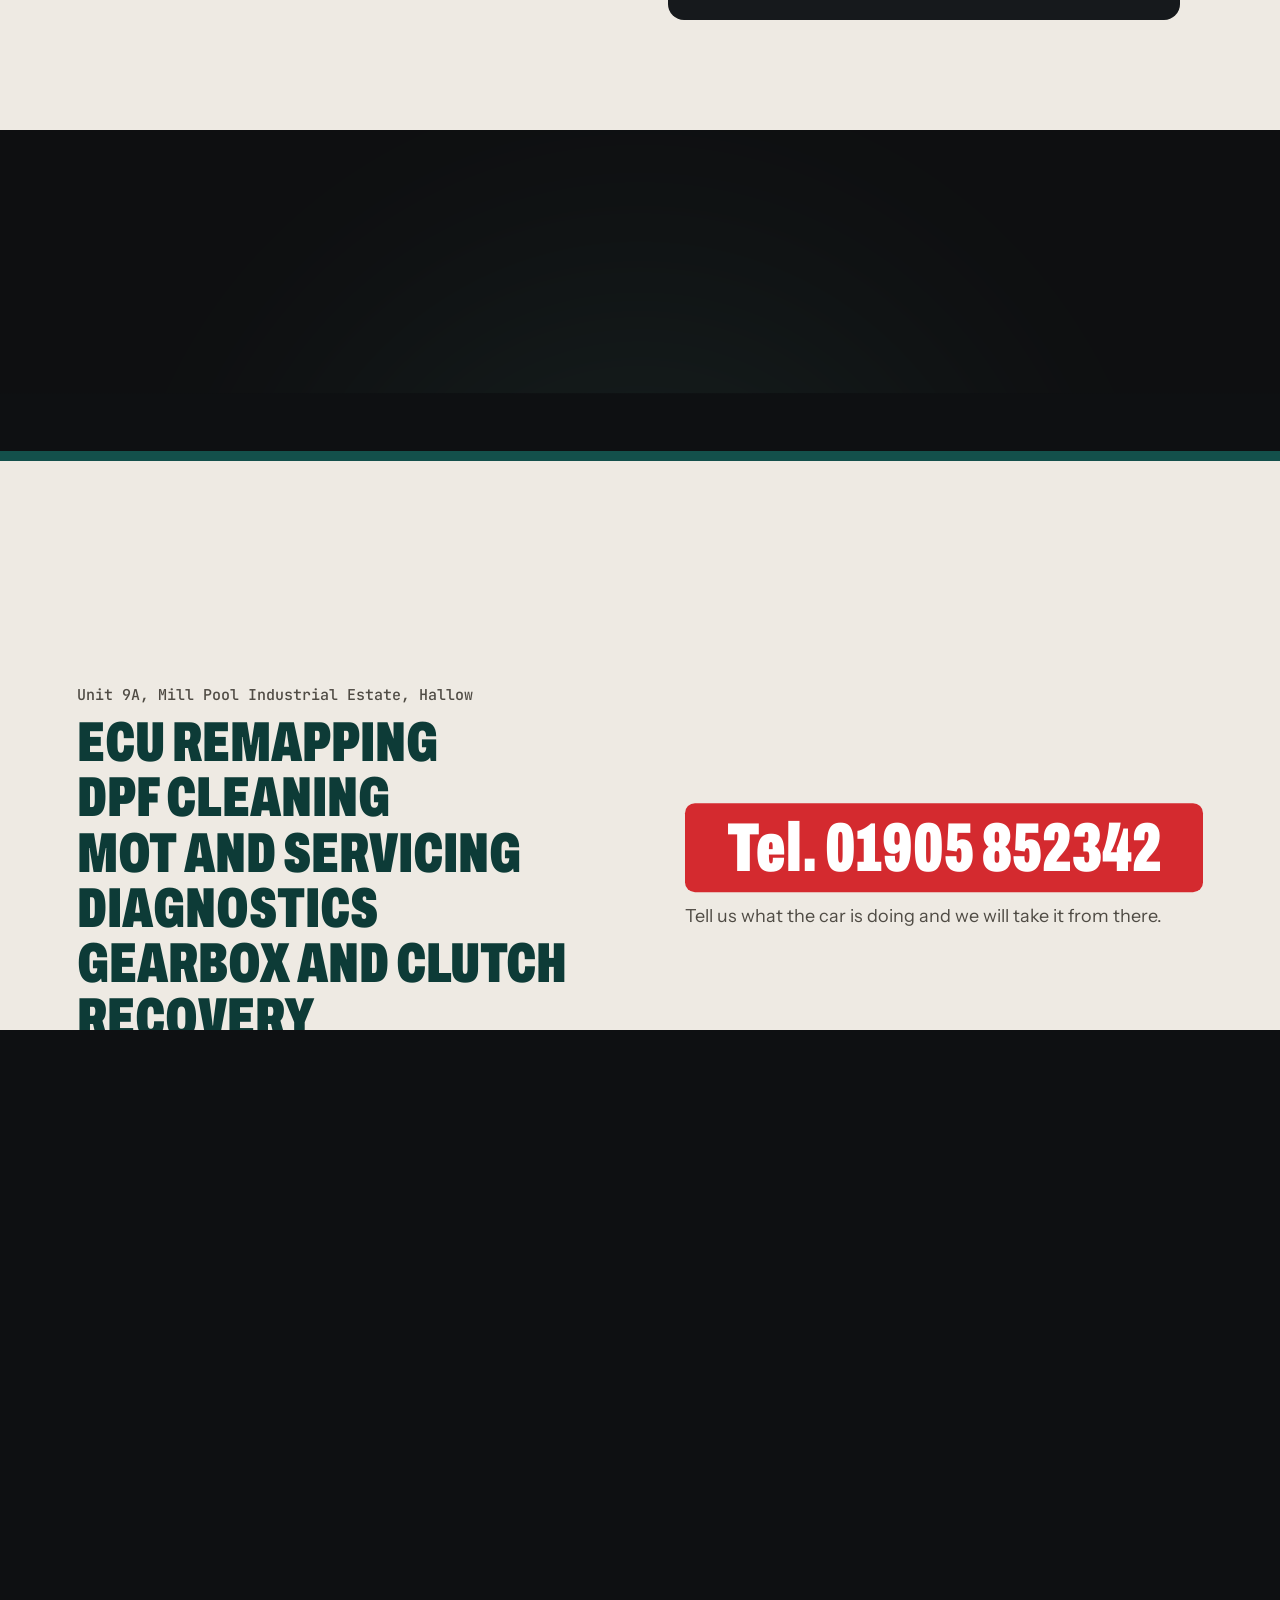
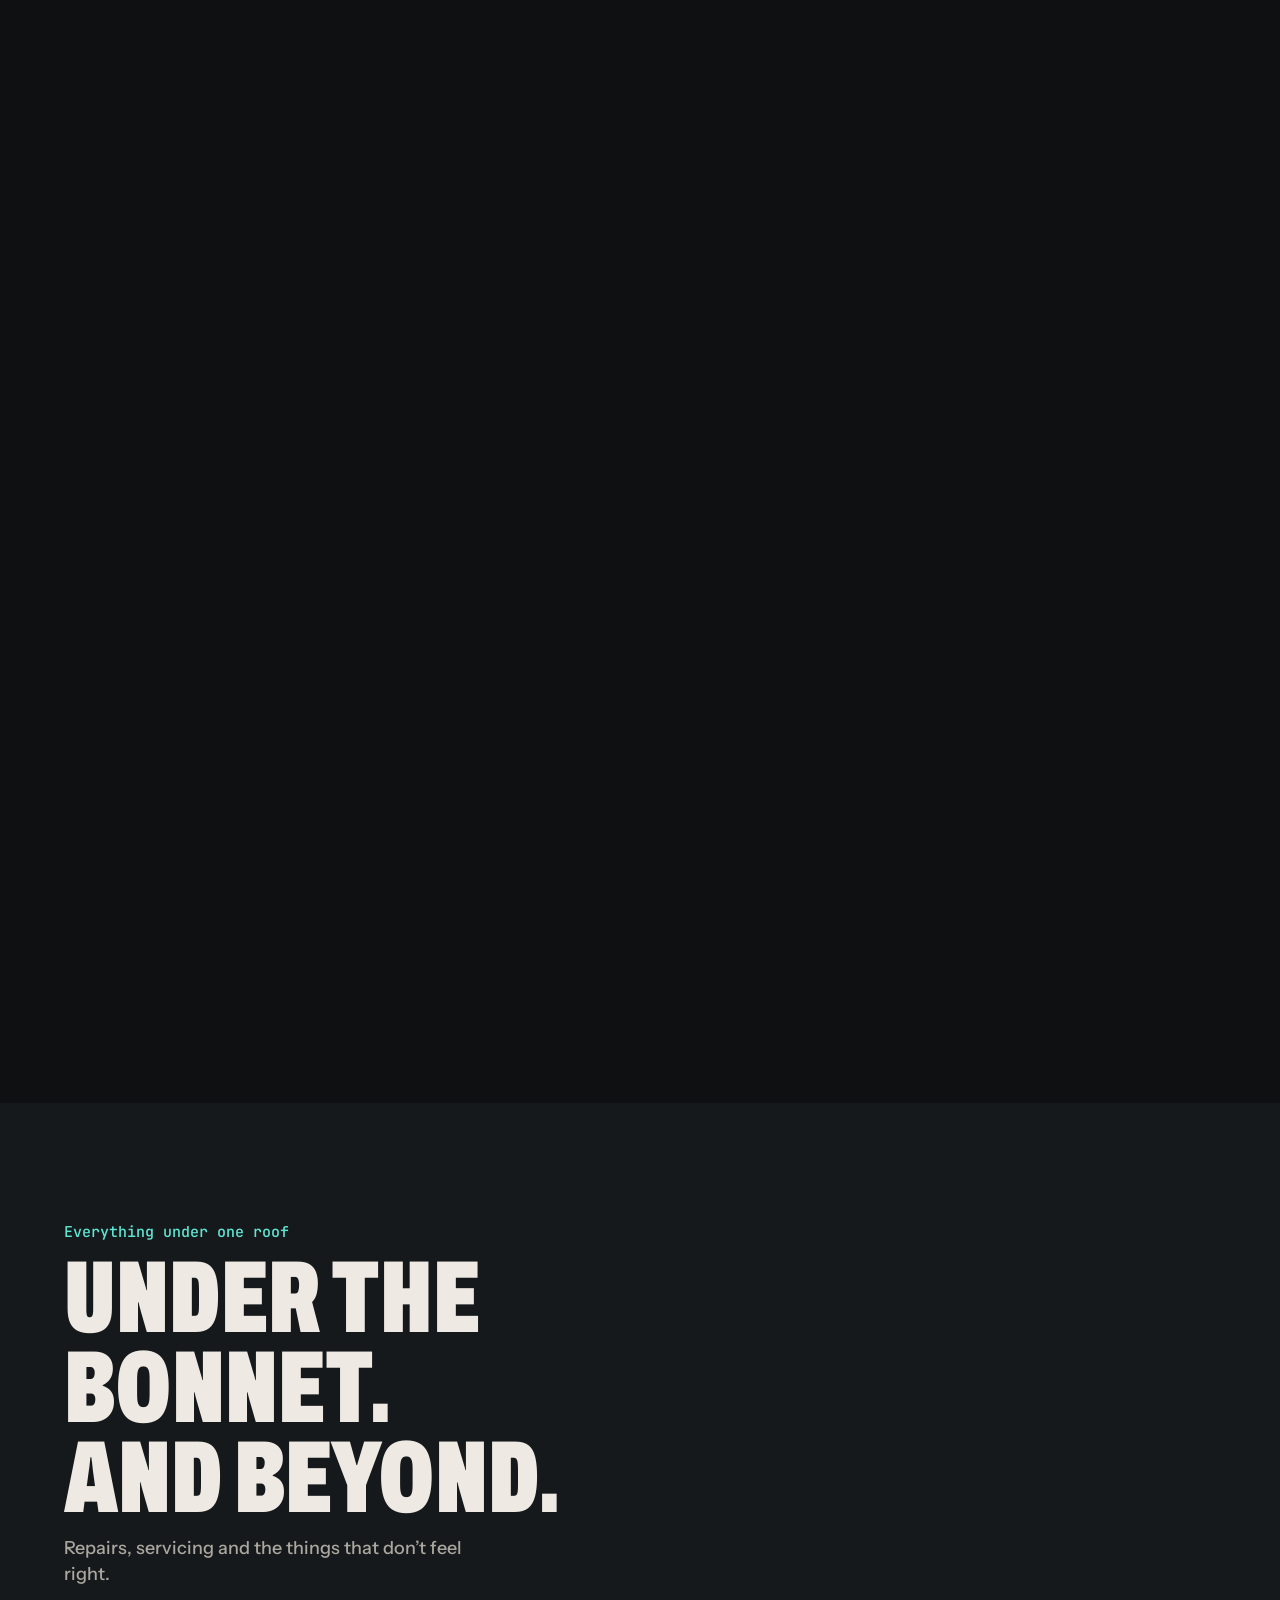
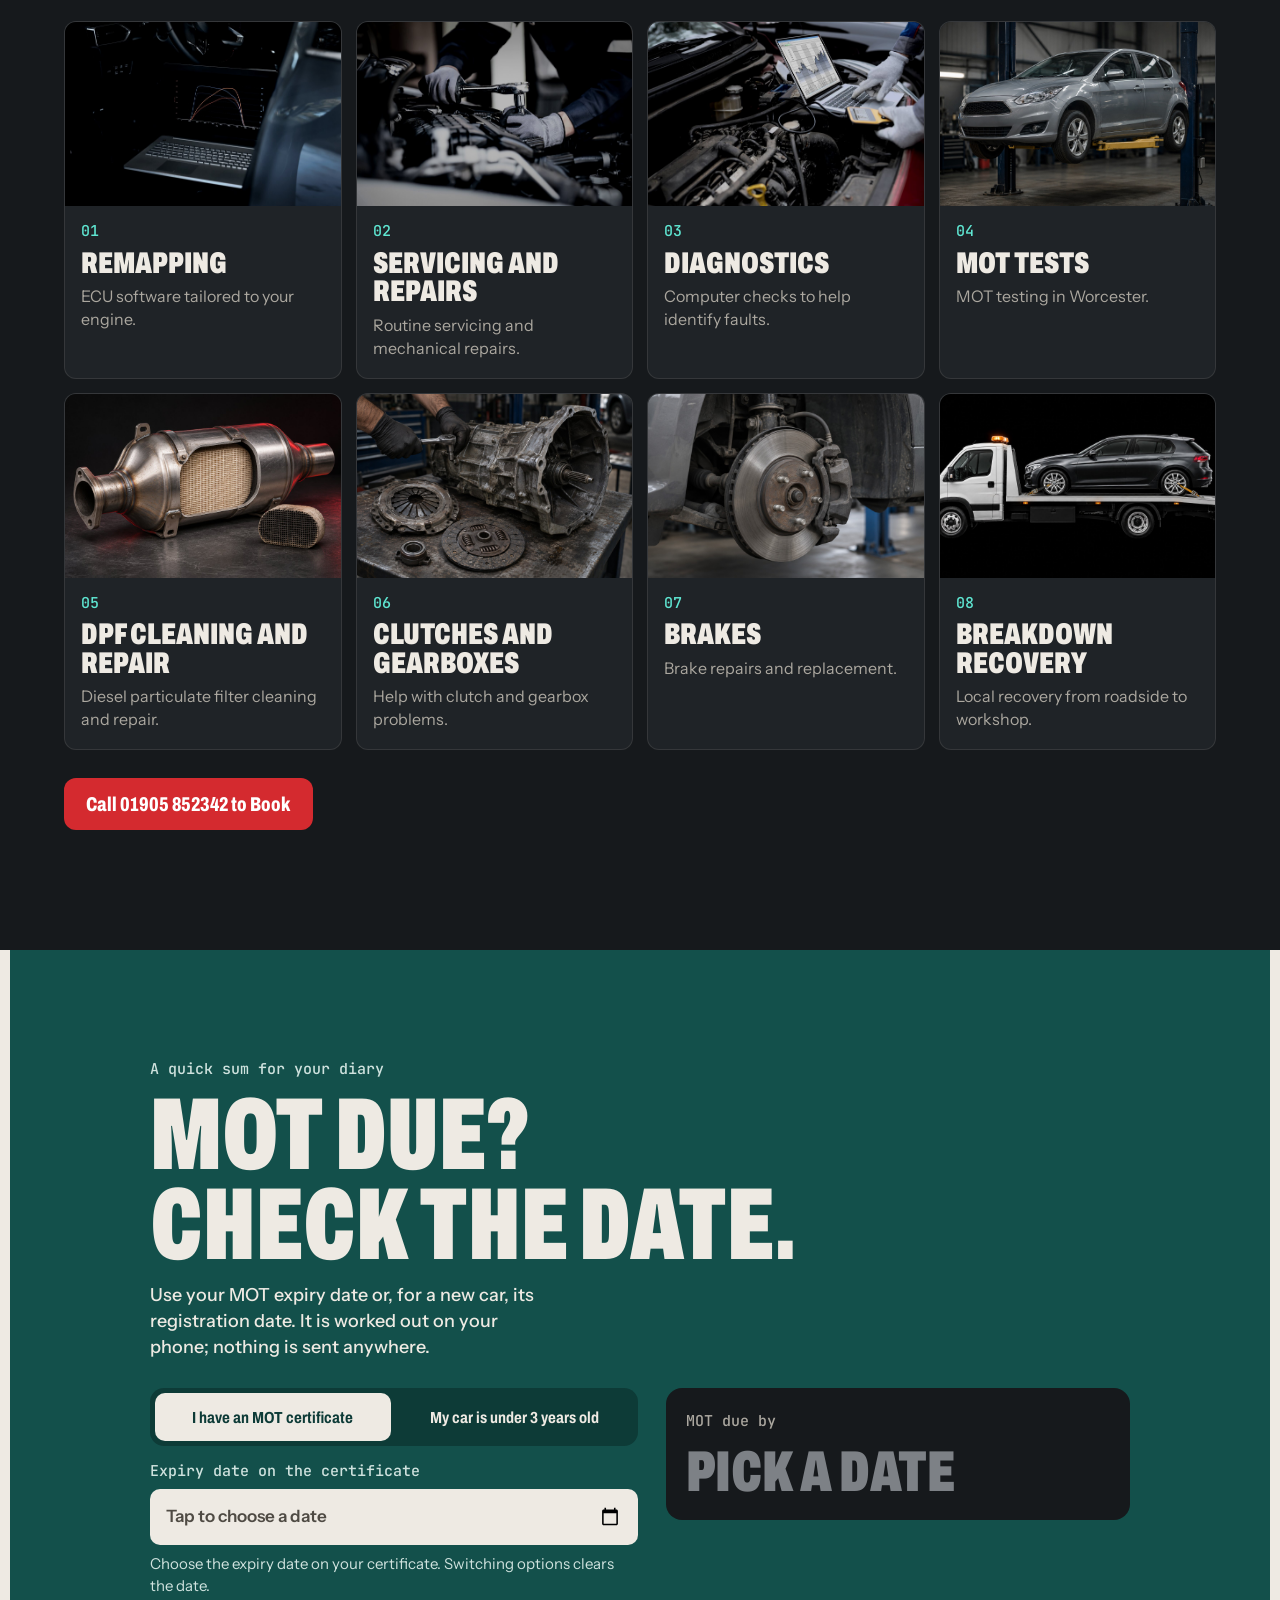
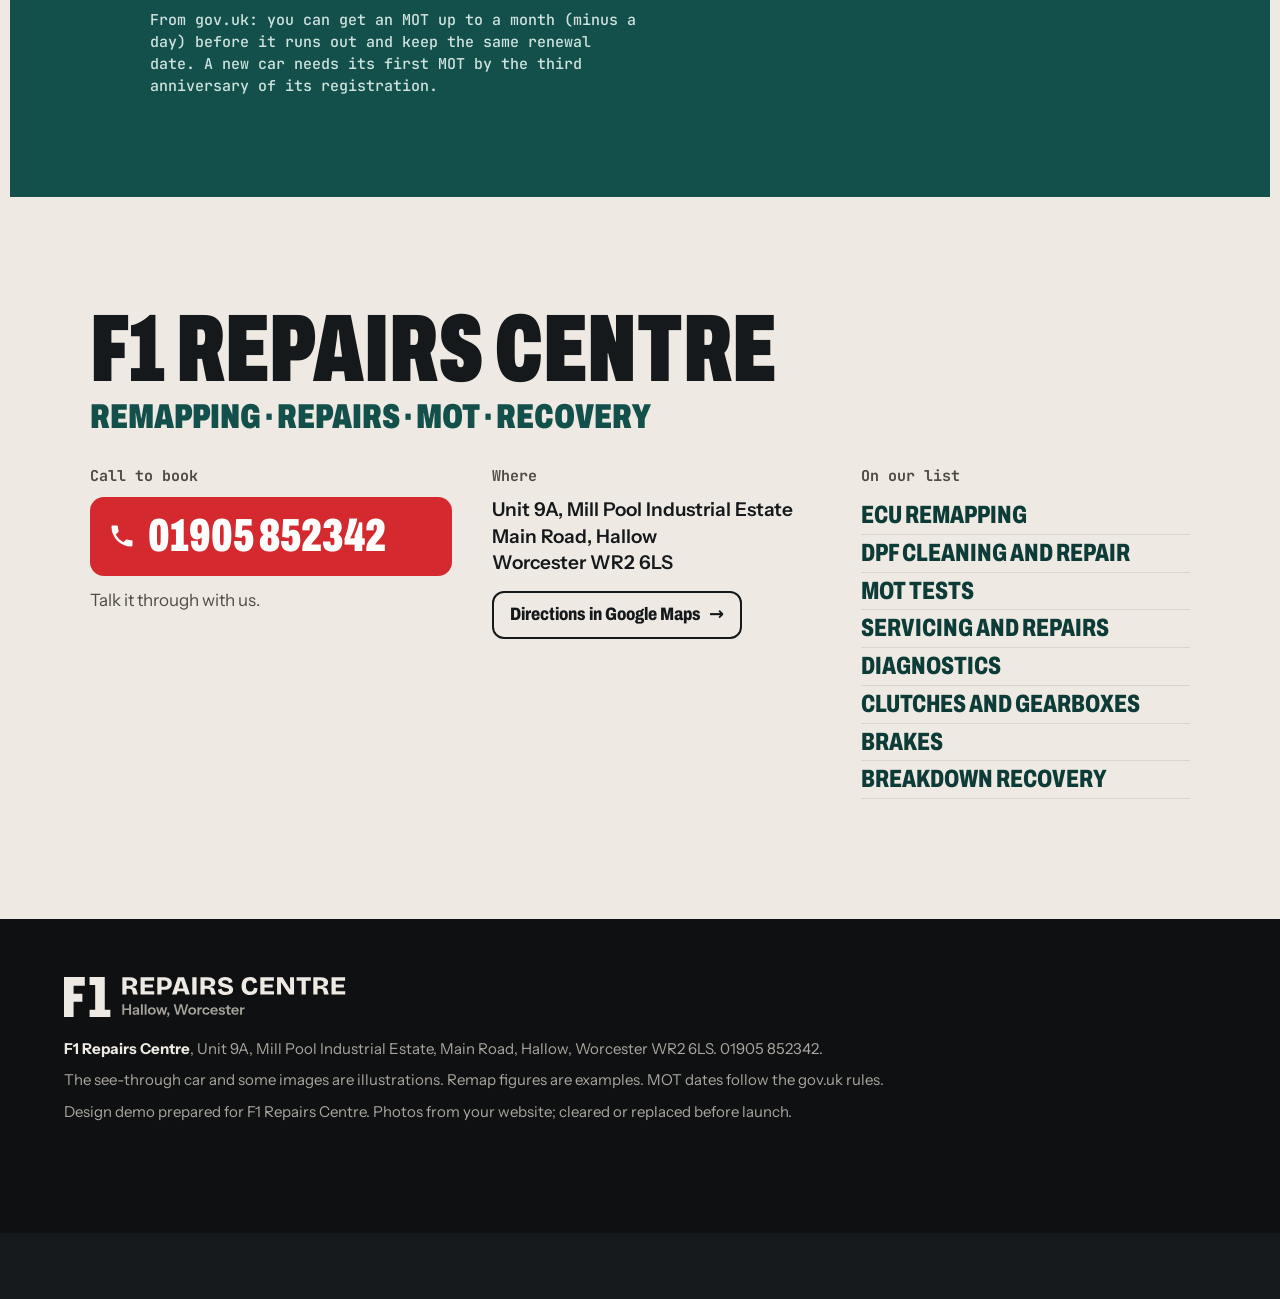
==== commit 99c94bb8: "F1 Repairs demo: new hero with plugged-in ECU, real-looking MOT/gearbox/brakes photos, MOT checker f" ====
--- a/index.html
+++ b/index.html
@@ -187,9 +187,14 @@
 .seg label.on{background:var(--bone);color:var(--teal-deep)}
 .seg label.fv{outline:3px solid var(--mint);outline-offset:2px}
 .field label{display:block;font-size:15px;margin-bottom:6px;color:var(--teal-ink)}
-.field input{display:block;width:100%;max-width:100%;min-width:0;font:700 20px/1 var(--mono);color:var(--ink);background:var(--bone);border:0;border-radius:10px;min-height:56px;padding:0 16px;-webkit-appearance:none;appearance:none;text-align:left}
-.field input::-webkit-date-and-time-value{text-align:left;min-height:1.2em}
-.field input::-webkit-datetime-edit{padding:0}
+.date-control{position:relative}
+.field input{display:block;width:100%;max-width:100%;min-width:0;font:700 20px/28px var(--mono);color:var(--ink);background:var(--bone);border:0;border-radius:10px;height:56px;min-height:56px;padding:14px 16px;-webkit-appearance:none;appearance:none;text-align:left}
+.field input::-webkit-date-and-time-value{text-align:left;height:28px;line-height:28px;margin:0}
+.field input::-webkit-datetime-edit{display:inline-flex;align-items:center;padding:0;height:28px}
+.date-hint{display:none;position:absolute;inset:0 16px;align-items:center;pointer-events:none;font:600 17px/1.4 var(--text);color:var(--bone-ink)}
+.js .date-control.is-empty .date-hint{display:flex}
+.js .date-control.is-empty input{color:transparent;-webkit-text-fill-color:transparent}
+.date-help{font-size:15px;line-height:1.45;color:var(--teal-ink);margin:8px 0 0}
 .ck-note{font-size:15px;color:var(--teal-ink);margin:0;line-height:1.45}
 .ck-out{background:var(--ink);border-radius:16px;padding:22px 20px 20px;display:grid;align-content:start;gap:12px}
 .ck-out .kk{font-size:15px;color:var(--steel);margin:0}
@@ -241,6 +246,9 @@
 .lookup-note{font-size:16px;color:var(--bone-ink);margin:0 0 12px;max-width:44ch}
 .reset-car{justify-self:start;min-height:44px;padding:8px 12px;border:2px solid var(--teal);border-radius:8px;background:transparent;color:var(--teal);font:600 16px var(--text);cursor:pointer}
 html:not(.js) .reset-car{display:none}
+
+/* 16 Nov: Martin removed the reg box (a real lookup needs a paid service); the picker stays */
+.plate-form[hidden]{display:none!important}
 
 /* ---------- the story: North Shields' pinned x-ray scene, F1's seven jobs ---------- */
 :root{--bay:#0E1012}
@@ -377,7 +385,7 @@
       <h2 id="pot-h">Check your car’s potential</h2>
       <p class="lede">See example power and torque before and after a Stage 1 remap.</p>
     </div>
-    <form class="plate-form" id="plate-form" action="#pick" novalidate>
+    <form class="plate-form" id="plate-form" action="#pick" novalidate hidden>
       <label class="plate-label mono" for="reg">Enter your registration</label>
       <p class="lookup-note" id="lookup-note">This demo keeps your reg; it does not look your car up. Choose your car below.</p>
       <div class="plate">
@@ -387,13 +395,13 @@
       <p class="reg-msg" id="reg-msg" aria-live="polite"></p>
     </form>
     <div class="pick" id="pick" tabindex="-1">
-      <p class="or mono">or pick your car</p>
+      <p class="or mono">Pick your car</p>
       <div class="selects">
         <label class="sel"><span class="mono">Make</span><select id="mk" disabled><option value="">Choose make</option></select></label>
         <label class="sel"><span class="mono">Model</span><select id="md" disabled><option value="">Choose model</option></select></label>
         <label class="sel"><span class="mono">Engine</span><select id="en" disabled><option value="">Choose engine</option></select></label>
       </div>
-      <button class="reset-car" id="reset-car" type="button">Reset car and registration</button>
+      <button class="reset-car" id="reset-car" type="button">Reset</button>
       <p class="nojs-note">This check needs JavaScript. Call 01905 852342 and we will talk you through your car.</p>
     </div>
     <div class="result" id="result" aria-live="polite"></div>
@@ -475,10 +483,10 @@
     <li><img src="./F1-CAR-REMAPPING.jpg" width="1254" height="836" loading="lazy" decoding="async" alt="Engine software on a workshop laptop"><div><span class="mono no" aria-hidden="true">01</span><h3>Remapping</h3><p>ECU software tailored to your engine.</p></div></li>
     <li><img src="./Car-Servicing-Worcester.jpg" width="1254" height="836" loading="lazy" decoding="async" alt="Mechanic working on an engine"><div><span class="mono no" aria-hidden="true">02</span><h3>Servicing and repairs</h3><p>Routine servicing and mechanical repairs.</p></div></li>
     <li><img src="./F1-CAR-DIAGNOSTICS.jpg" width="1254" height="836" loading="lazy" decoding="async" alt="Vehicle diagnostic equipment"><div><span class="mono no" aria-hidden="true">03</span><h3>Diagnostics</h3><p>Computer checks to help identify faults.</p></div></li>
-    <li><img src="./F1-MOT-TEST.jpg" width="1255" height="835" loading="lazy" decoding="async" alt="Vehicle underside in the workshop"><div><span class="mono no" aria-hidden="true">04</span><h3>MOT tests</h3><p>MOT testing in Worcester.</p></div></li>
+    <li><img src="./F1-MOT-TEST.jpg" width="1536" height="1024" loading="lazy" decoding="async" alt="Hatchback raised on a two-post workshop lift for an MOT inspection"><div><span class="mono no" aria-hidden="true">04</span><h3>MOT tests</h3><p>MOT testing in Worcester.</p></div></li>
     <li><img src="./dpf-filter.jpg" width="1536" height="1024" loading="lazy" decoding="async" alt="Illustration: diesel particulate filter with its ceramic honeycomb core exposed"><div><span class="mono no" aria-hidden="true">05</span><h3>DPF cleaning and repair</h3><p>Diesel particulate filter cleaning and repair.</p></div></li>
-    <li><img src="./tile-gearbox.jpg" width="1500" height="1000" loading="lazy" decoding="async" alt="Gearbox in the workshop"><div><span class="mono no" aria-hidden="true">06</span><h3>Clutches and gearboxes</h3><p>Help with clutch and gearbox problems.</p></div></li>
-    <li><img src="./tile-brakes.jpg" width="1500" height="1000" loading="lazy" decoding="async" alt="Illustration: brake disc"><div><span class="mono no" aria-hidden="true">07</span><h3>Brakes</h3><p>Brake repairs and replacement.</p></div></li>
+    <li><img src="./tile-gearbox.jpg" width="1536" height="1024" loading="lazy" decoding="async" alt="Gloved mechanic working on a gearbox beside a clutch kit on a garage workbench"><div><span class="mono no" aria-hidden="true">06</span><h3>Clutches and gearboxes</h3><p>Help with clutch and gearbox problems.</p></div></li>
+    <li><img src="./tile-brakes.jpg" width="1536" height="1024" loading="lazy" decoding="async" alt="Brake disc and caliper fitted to a car hub with the wheel removed"><div><span class="mono no" aria-hidden="true">07</span><h3>Brakes</h3><p>Brake repairs and replacement.</p></div></li>
     <li><img src="./tile-recovery.jpg" width="1500" height="1000" loading="lazy" decoding="async" alt="Car recovery to the garage"><div><span class="mono no" aria-hidden="true">08</span><h3>Breakdown recovery</h3><p>Local recovery from roadside to workshop.</p></div></li>
   </ul>
   <div class="services-call"><a class="call-button" href="tel:+441905852342">Call 01905 852342 to Book</a></div>
@@ -490,7 +498,7 @@
     <div class="ck-head">
       <p class="k mono">A quick sum for your diary</p>
       <h2 id="checker-title">MOT due? Check the date.</h2>
-      <p class="lede">Put in the date from your MOT certificate. It is worked out on your phone; nothing is sent anywhere.</p>
+      <p class="lede">Use your MOT expiry date or, for a new car, its registration date. It is worked out on your phone; nothing is sent anywhere.</p>
     </div>
     <form class="ck-form" action="#mot-date" novalidate>
       <fieldset class="seg">
@@ -500,7 +508,11 @@
       </fieldset>
       <div class="field">
         <label class="mono" for="mot-input" id="mot-input-label">Expiry date on the certificate</label>
-        <input id="mot-input" type="date" autocomplete="off" min="1990-01-01">
+        <div class="date-control is-empty">
+          <input id="mot-input" type="date" autocomplete="off" min="1990-01-01" aria-describedby="mot-input-hint">
+          <span class="date-hint" aria-hidden="true">Tap to choose a date</span>
+        </div>
+        <p class="date-help" id="mot-input-hint">Choose the expiry date on your certificate. Switching options clears the date.</p>
       </div>
       <p class="ck-note mono">From gov.uk: you can get an MOT up to a month (minus a day) before it runs out and keep the same renewal date. A new car needs its first MOT by the third anniversary of its registration.</p>
     </form>
@@ -614,7 +626,11 @@
   var EMPTY = '<div class="res is-empty"><p class="stage1"><b>Stage 1</b><span>SAMPLE · Example figures</span></p><h3>Your car<small>Pick a make, model and engine to see example power and torque.</small></h3>' +
     '<div class="metric"><p class="mh">Power</p><div class="mrow"><span class="tag">Stock</span><span class="bar-t"></span><span class="val">–</span></div><div class="mrow up"><span class="tag">Stage 1</span><span class="bar-t"></span><span class="val">–</span></div></div>' +
     '<div class="metric"><p class="mh">Torque</p><div class="mrow"><span class="tag">Stock</span><span class="bar-t"></span><span class="val">–</span></div><div class="mrow up"><span class="tag">Stage 1</span><span class="bar-t"></span><span class="val">–</span></div></div></div>';
-  function clearOut() { out.innerHTML = EMPTY; }
+  function clearOut() {
+    out.innerHTML = EMPTY;
+    var next = !mk.value ? 'Pick a make, model and engine to see example power and torque.' : !md.value ? 'Choose a model for ' + mk.value + ', then an engine.' : 'Choose an engine for ' + mk.value + ' ' + md.value + ' above to see example figures.';
+    $('h3 small', out).textContent = next;
+  }
   clearOut();
 
   /* UK registration formats: current (AB12 CDE), prefix (A123 BCD), suffix (ABC 123D), dateless (ABC 123 / 123 ABC) */
@@ -653,16 +669,16 @@
 
   function sel() { return CARS.filter(function (c) { return c.make === mk.value && (!md.value || c.model === md.value) && (!en.value || c.engine === en.value); }); }
   mk.addEventListener('change', function () {
-    clearOut();
     md.value = ''; en.value = '';
     fill(md, 'Choose model', uniq(sel().map(function (c) { return c.model; }))); fill(en, 'Choose engine', []);
     if (!mk.value) md.disabled = true;
+    clearOut();
     if (md.options.length === 2) { md.selectedIndex = 1; md.dispatchEvent(new Event('change')); }
   });
   md.addEventListener('change', function () {
-    clearOut();
     en.value = '';
     fill(en, 'Choose engine', md.value ? uniq(sel().map(function (c) { return c.engine; })) : []);
+    clearOut();
     if (en.options.length === 2) { en.selectedIndex = 1; en.dispatchEvent(new Event('change')); }
   });
   en.addEventListener('change', function () { var c = en.value && sel()[0]; if (c) render(c); else clearOut(); });
@@ -671,7 +687,7 @@
     form.reset(); REG = ''; say(''); mk.value = '';
     fill(md, 'Choose model', []); fill(en, 'Choose engine', []); clearOut();
     if (onReg) onReg(REG);
-    bringIntoView(form); inp.focus({ preventScroll: true });
+    bringIntoView(pick); mk.focus({ preventScroll: true });
   });
 
   function row(tag, v, unit, max, up) {
@@ -698,7 +714,7 @@
 
 /* ------------------------------------------------------------------ MOT due helper (gov.uk rules, as on North Shields) */
 (function () {
-  var form = $('.ck-form'), out = $('.ck-out'), input = $('#mot-input'), inputLabel = $('#mot-input-label');
+  var form = $('.ck-form'), out = $('.ck-out'), input = $('#mot-input'), inputLabel = $('#mot-input-label'), inputHint = $('#mot-input-hint');
   if (!form || !out || !input) return;
   var segs = $$('.seg label', form);
   function segState() { segs.forEach(function (l) { var i = $('input', l); l.classList.toggle('on', i.checked); }); }
@@ -718,23 +734,35 @@
     var n = new Date(); return new Date(n.getFullYear(), n.getMonth(), n.getDate());
   }
   function mode() { var m = form.querySelector('input[name=mode]:checked'); return m ? m.value : 'cert'; }
-  var empty = out.innerHTML;
+  var empty = out.innerHTML, rendered = '';
   function dayDiff(a, b) { return Math.round((Date.UTC(a.getFullYear(), a.getMonth(), a.getDate()) - Date.UTC(b.getFullYear(), b.getMonth(), b.getDate())) / 86400000); }
   function monthsRow(due, t0, early) {
-    var start = addMonths(due, -12), gone = Math.max(0, Math.min(12, Math.floor(dayDiff(t0, start) / 30.44))), cells = '';
-    for (var i = 0; i < 12; i++) cells += '<i class="' + (i === 11 ? 'window' : i < gone ? 'done' : '') + '"></i>';
-    return '<div class="months" role="img" aria-label="' + gone + ' of 12 months of this MOT year gone">' + cells + '</div>' +
-      '<p class="months-key mono">Your MOT year, one square a month: ' + gone + ' gone. The last square is when you can have it done, from ' + fmt(early) + '.</p>';
-  }
-  function render(reveal) {
+    var gone = 0, cells = '', year = mode() === 'new' ? 'The final year before your first MOT' : 'The year before your MOT expiry';
+    for (var i = 1; i <= 12; i++) if (addMonths(due, i - 12) <= t0) gone++;
+    for (var j = 0; j < 12; j++) cells += '<i class="' + (j < gone ? 'done ' : '') + (j === 11 ? 'window' : '') + '"></i>';
+    return '<div class="months" role="img" aria-label="' + year + ': ' + gone + ' of 12 calendar months complete; mint marks the booking window">' + cells + '</div>' +
+      '<p class="months-key mono">' + year + ', one square a calendar month: ' + gone + ' complete. The mint square marks the booking window, from ' + fmt(early) + '.</p>';
+  }
+  function render() {
     inputLabel.textContent = mode() === 'new' ? 'Date the car was first registered (V5C logbook)' : 'Expiry date on the certificate';
+    inputHint.textContent = (mode() === 'new' ? 'Choose the registration date on your V5C logbook.' : 'Choose the expiry date on your certificate.') + ' Switching options clears the date.';
     if (mode() === 'new') input.max = iso(today()); else input.removeAttribute('max');
-    var value = input.value;
-    if (!value) { out.classList.remove('is-late'); out.innerHTML = empty; return; }
+    var value = input.value, key = mode() + ':' + value + ':' + input.validity.badInput + ':' + iso(today());
+    if (key === rendered) return;
+    rendered = key;
+    input.parentNode.classList.toggle('is-empty', !value && !input.validity.badInput);
+    input.removeAttribute('aria-invalid');
+    out.classList.remove('is-late');
+    if (!value && !input.validity.badInput) { out.innerHTML = empty; return; }
     var p = value.split('-').map(Number), base = new Date(p[0], p[1] - 1, p[2]);
-    if (isNaN(base.getTime()) || p[0] < 1990) return;
+    var future = mode() === 'new' && value > iso(today());
+    if (!/^\d{4}-\d{2}-\d{2}$/.test(value) || isNaN(base.getTime()) || iso(base) !== value || value < input.min || future || !input.validity.valid) {
+      input.setAttribute('aria-invalid', 'true');
+      out.classList.add('is-late');
+      out.innerHTML = future ? '<p class="kk mono">That date is in the future</p><p class="left">Put in the date the car was first registered. It is on the V5C logbook.</p>' : '<p class="kk mono">Check the date</p><p class="left">Choose a complete date from 1990 onwards.</p>';
+      return;
+    }
     var t0 = today(), html;
-    if (mode() === 'new' && base > t0) { out.classList.add('is-late'); out.innerHTML = '<p class="kk mono">That date is in the future</p><p class="left">Put in the date the car was first registered. It is on the V5C logbook.</p>'; return; }
     var due = mode() === 'new' ? addMonths(base, 36) : base, days = dayDiff(due, t0);
     var early = addMonths(due, -1); early.setDate(early.getDate() + 1);   /* gov.uk: up to a month (minus a day) before it runs out */
     var open = early <= t0;
@@ -749,24 +777,29 @@
       html = '<p class="kk mono">MOT due by</p><p class="due">' + fmt(due) + '</p><p class="left"><b>' + (days === 0 ? 'Today' : days + ' day' + (days === 1 ? '' : 's') + ' to go') + '.</b> ' +
         (open ? 'You can have it done now and keep the same renewal date (the window opened on ' + fmt(early) + ').' : 'You can have it done from ' + fmt(early) + ' and keep the same renewal date.') + '</p>' +
         monthsRow(due, t0, early) +
-        '<div class="remind"><span>For your calendar:</span><span class="sel mono" tabindex="0">MOT due by ' + fmt(due) + '. Can be done from ' + fmt(early) + '. F1 Repairs Centre, 01905 852342.</span><button type="button" class="copy">Copy</button></div>';
+        '<div class="remind"><span>For your calendar:</span><span class="sel mono" tabindex="0">' + (mode() === 'new' ? 'First MOT' : 'MOT') + ' due by ' + fmt(due) + '. ' + (mode() === 'new' ? 'Booking window from ' : 'To keep the renewal date, test from ') + fmt(early) + ' to ' + fmt(due) + '. F1 Repairs Centre, 01905 852342.</span><button type="button" class="copy">Copy</button><span class="copy-status" role="status"></span></div>';
     }
     out.innerHTML = html;
     var copy = $('.copy', out), s = $('.sel', out);
     if (copy && s) copy.addEventListener('click', function () {
-      var done = function () { copy.textContent = 'Copied'; setTimeout(function () { copy.textContent = 'Copy'; }, 1600); };
-      var pickTxt = function () { var r = doc.createRange(); r.selectNodeContents(s); var w = getSelection(); w.removeAllRanges(); w.addRange(r); copy.textContent = 'Selected: press copy'; };
+      var done = function () { if (!out.contains(copy)) return; copy.textContent = 'Copied'; $('.copy-status', out).textContent = ''; setTimeout(function () { copy.textContent = 'Copy'; }, 1600); };
+      var pickTxt = function () {
+        if (!out.contains(copy)) return;
+        s.focus({ preventScroll: true });
+        var r = doc.createRange(); r.selectNodeContents(s); var w = getSelection(); w.removeAllRanges(); w.addRange(r);
+        try { if (doc.execCommand('copy')) { done(); return; } } catch (e) {}
+        copy.textContent = 'Text selected';
+        $('.copy-status', out).textContent = 'Touch and hold the selected text, then choose Copy.';
+      };
       if (navigator.clipboard && navigator.clipboard.writeText) navigator.clipboard.writeText(s.textContent).then(done, pickTxt); else pickTxt();
     });
-    if (reveal) bringIntoView(out);
-  }
-  /* bring the answer into view once per new date (WebKit fires a second 'change' on blur; scrolling then moved the page under the next tap) */
-  var revealed = '';
-  input.addEventListener('change', function () { var fresh = input.value && input.value !== revealed; revealed = input.value; render(fresh); });
-  input.addEventListener('input', function () { render(false); });
-  form.addEventListener('change', function (e) { if (e.target.name === 'mode') { segState(); input.value = ''; revealed = ''; render(false); } });
+  }
+  /* Keep the field still while the native iOS picker is open. */
+  input.addEventListener('change', function () { render(); });
+  input.addEventListener('input', function () { render(); });
+  form.addEventListener('change', function (e) { if (e.target.name === 'mode') { segState(); input.value = ''; render(); } });
   form.addEventListener('submit', function (e) { e.preventDefault(); });
-  render(false);
+  render();
 })();
 
 /* ------------------------------------------------------------------ can we run the x-ray workshop? */
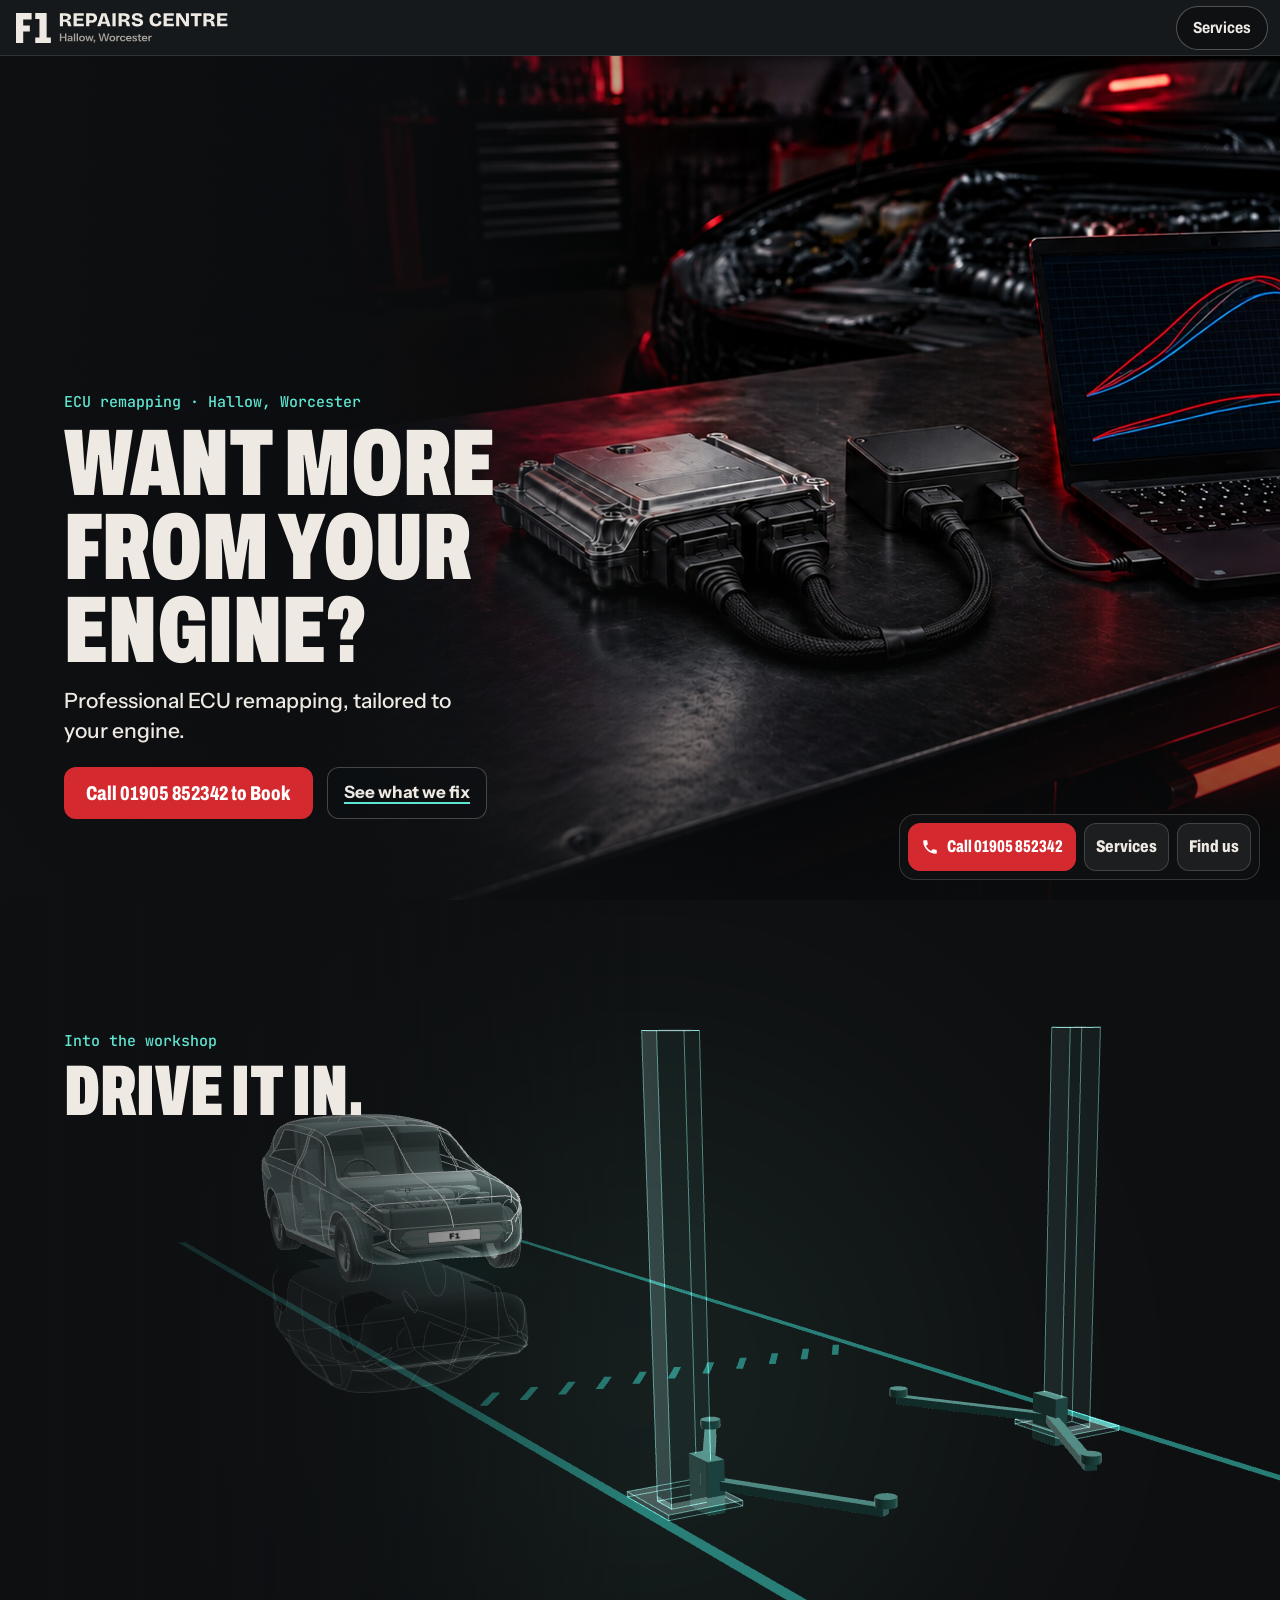
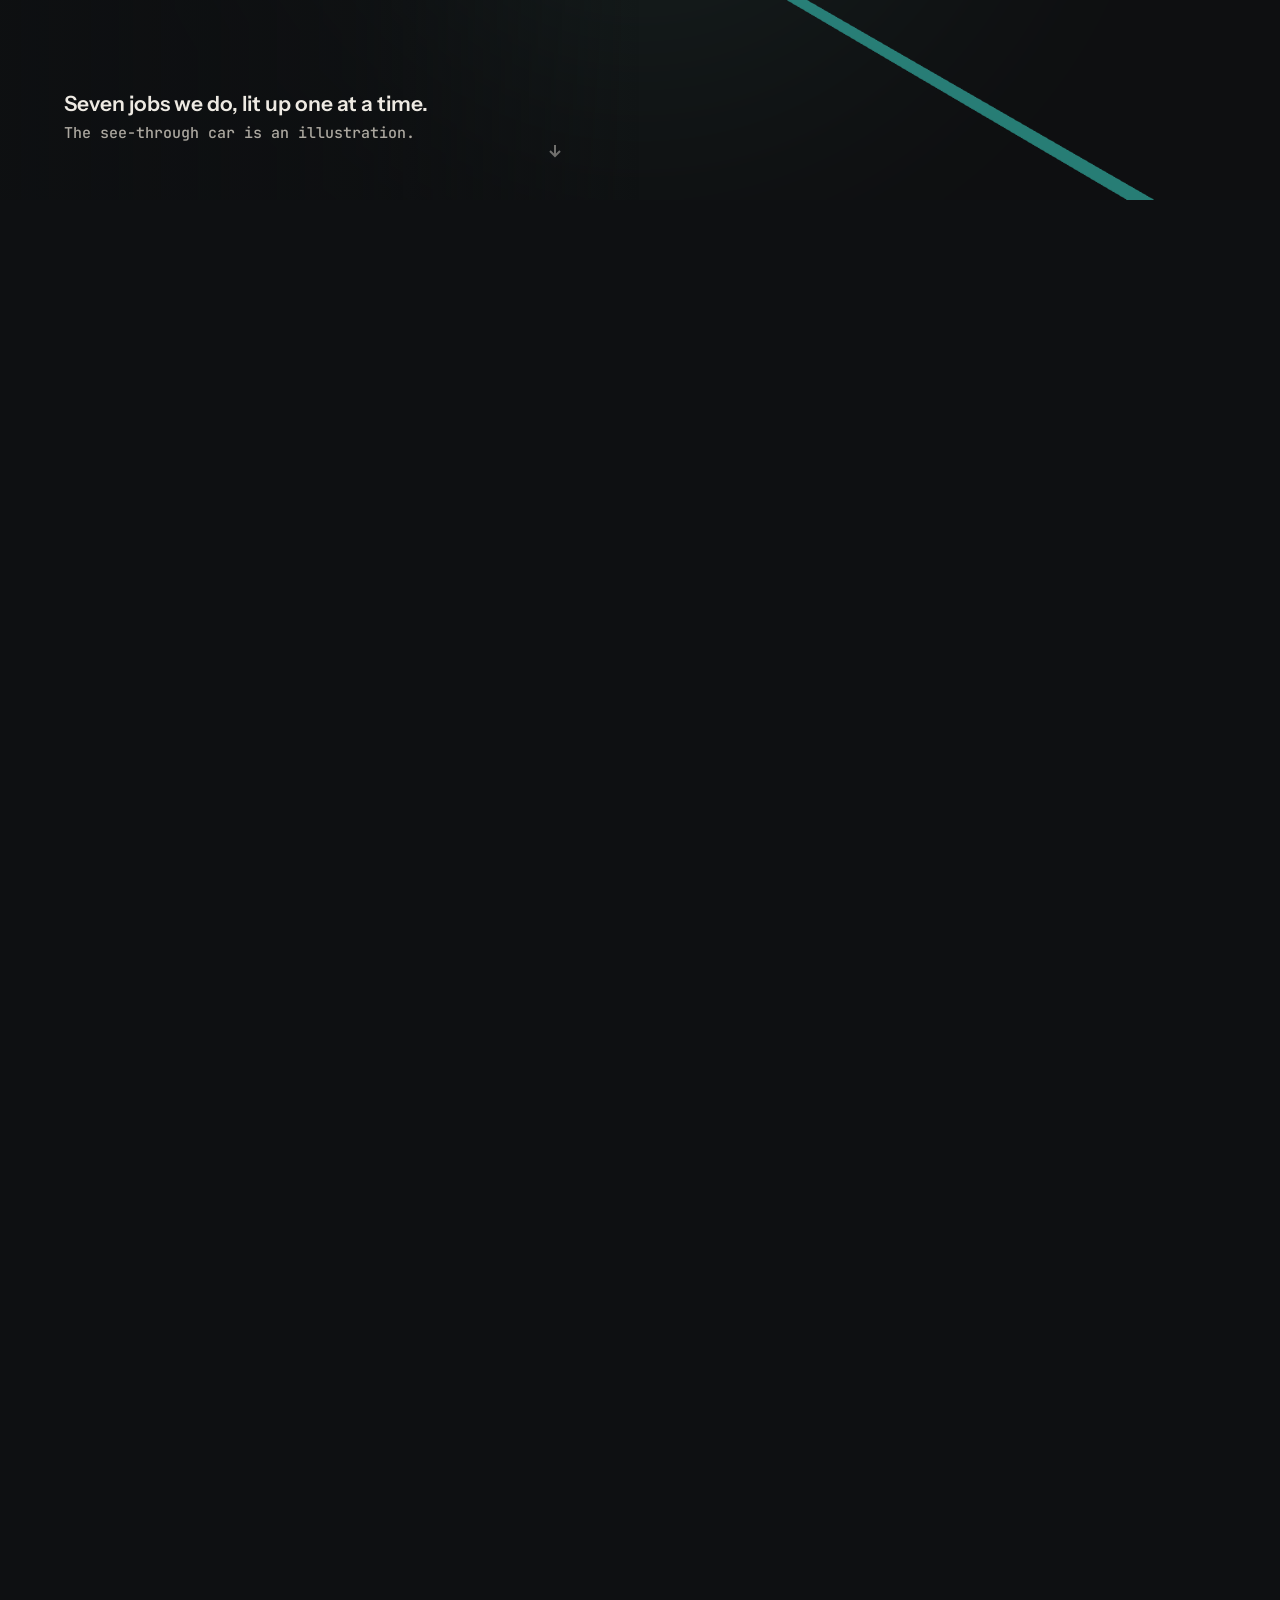
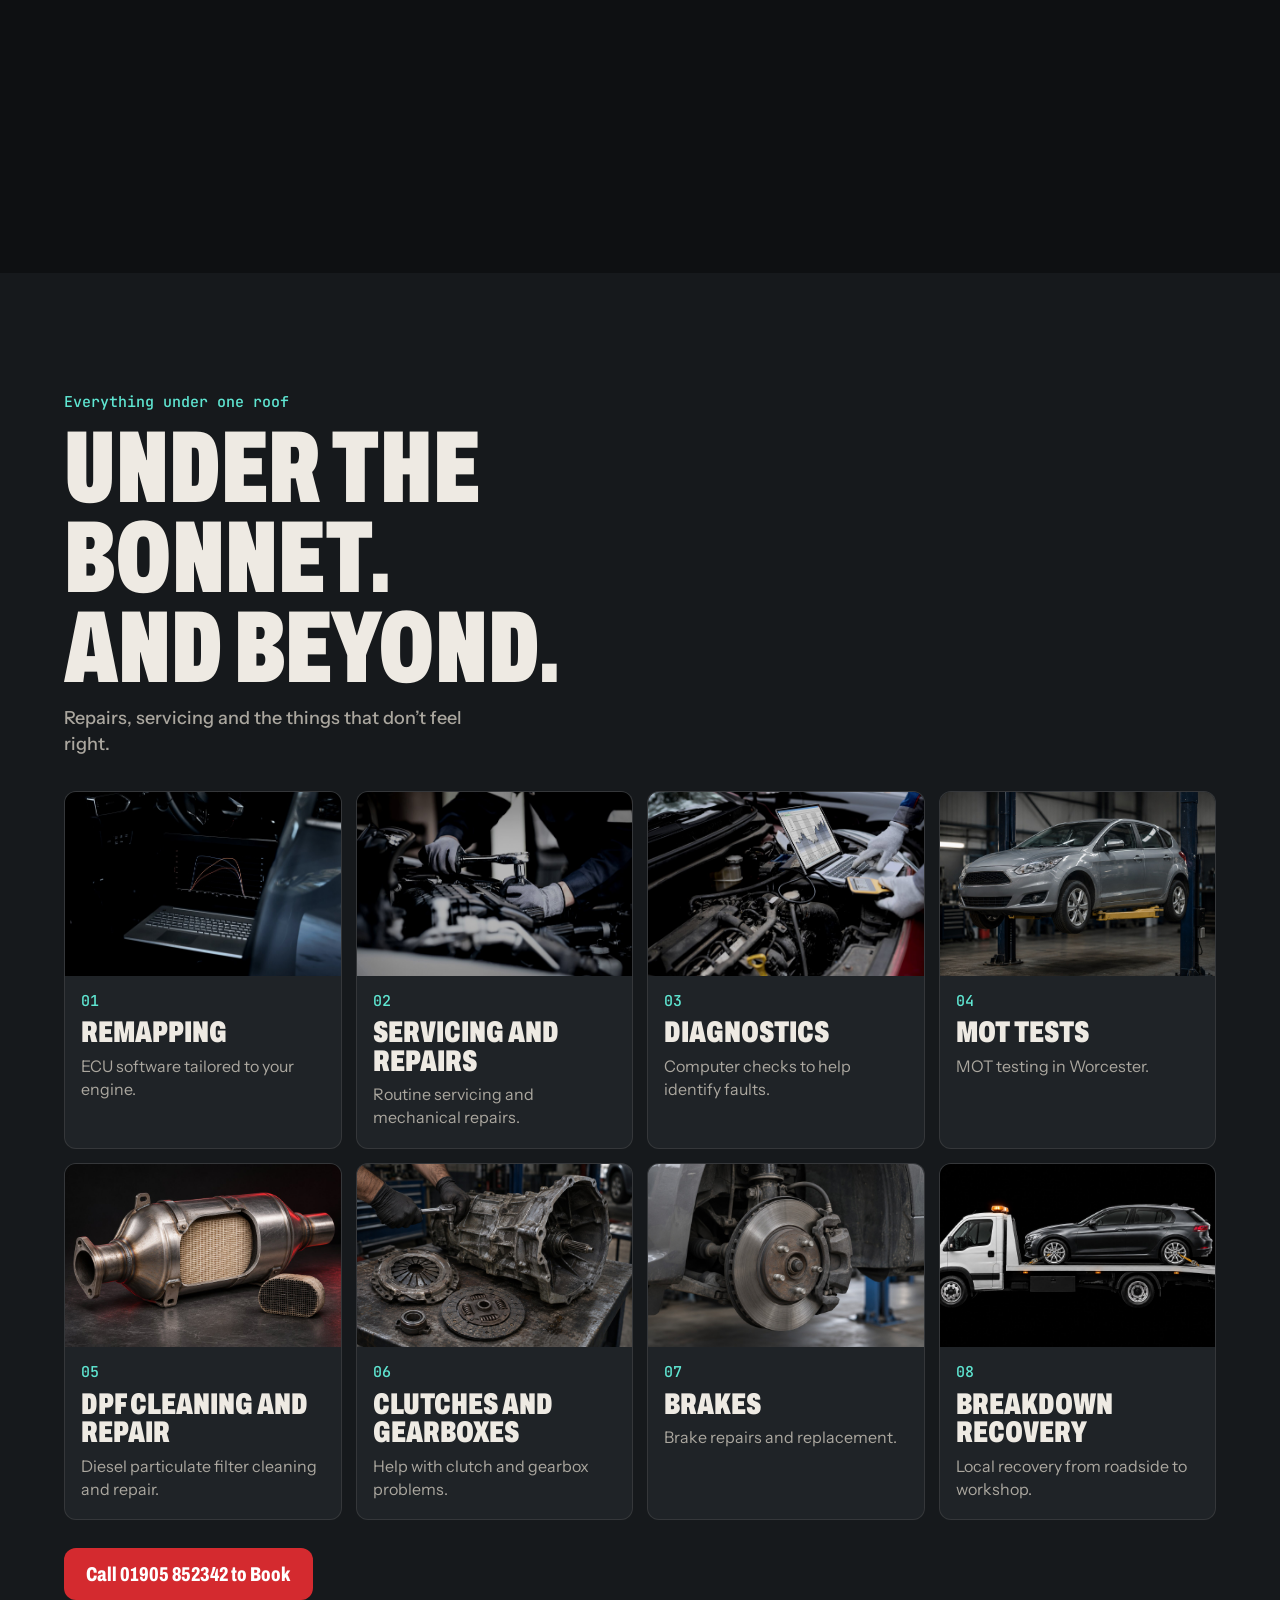
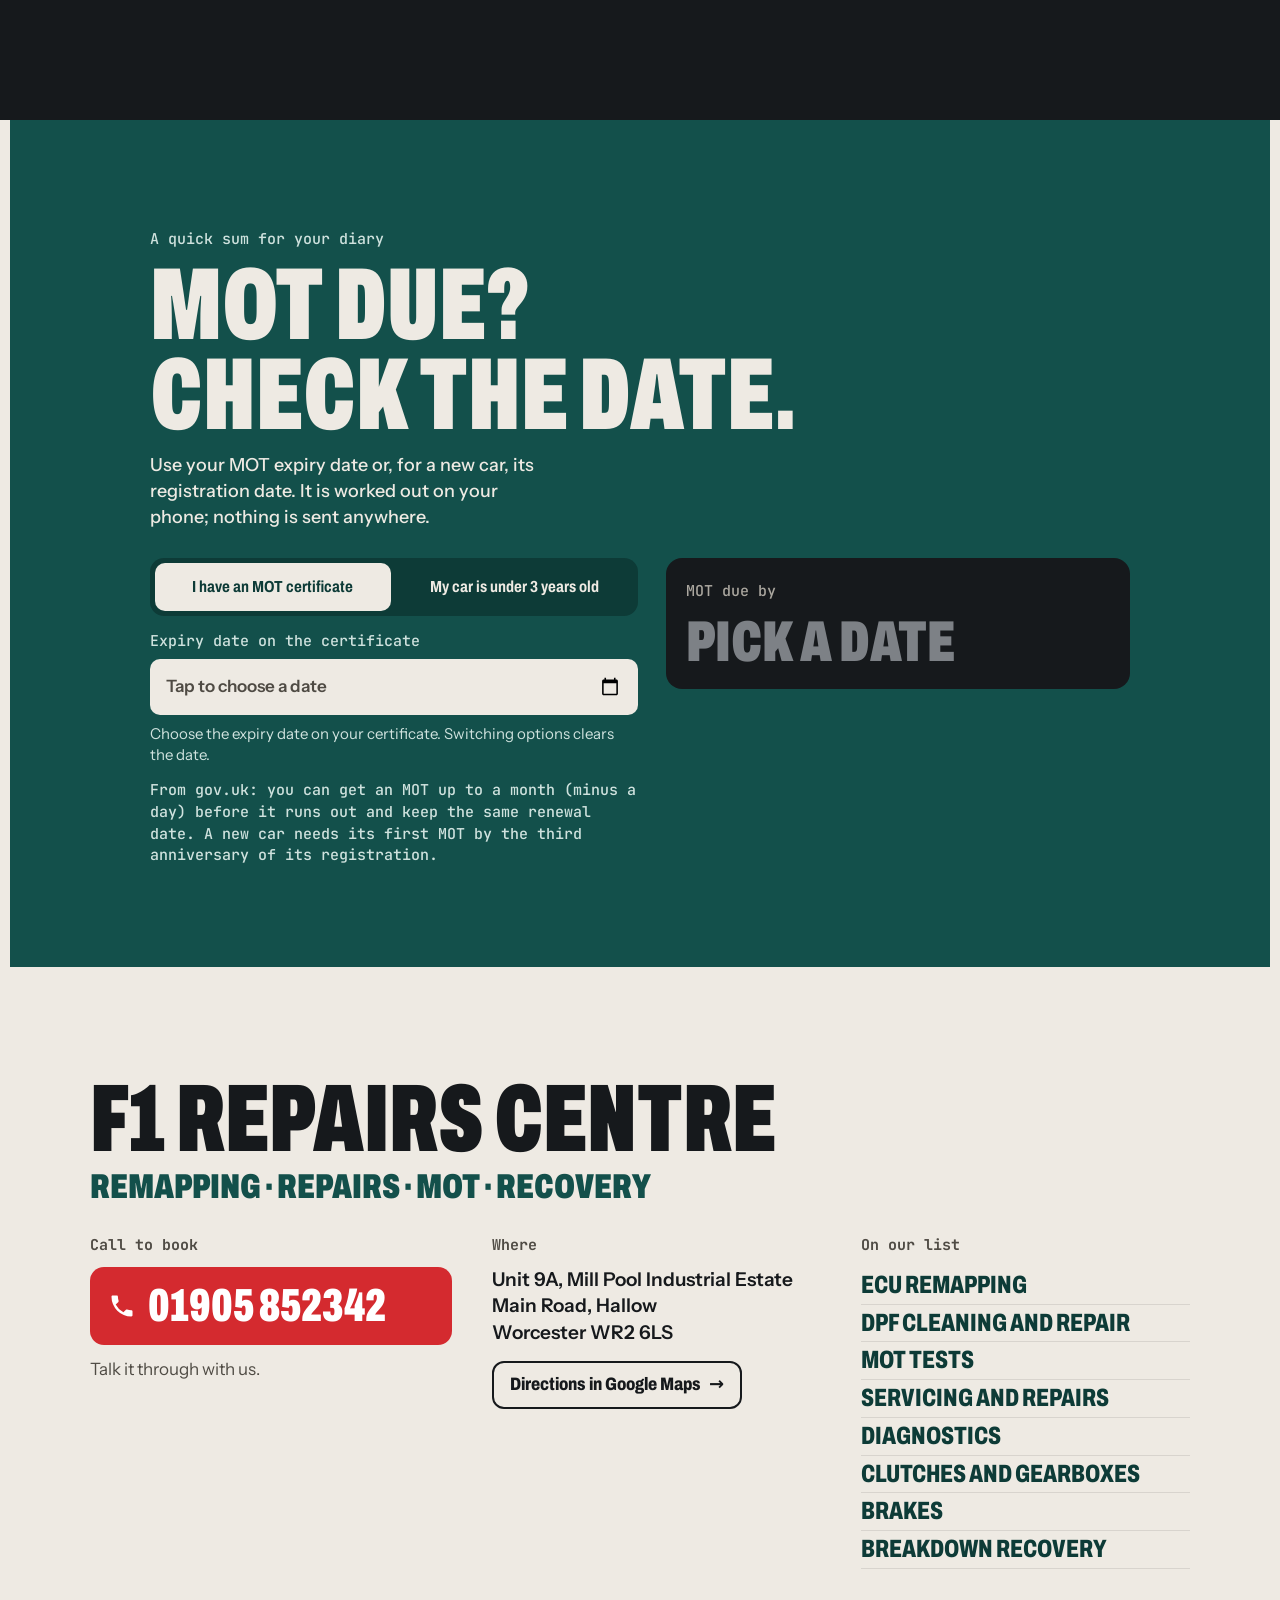
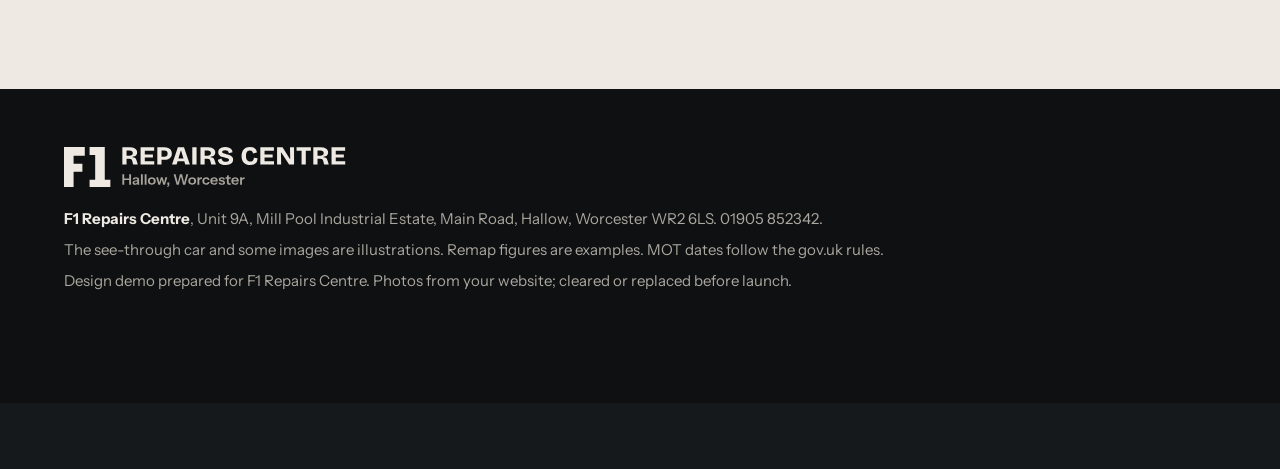
==== commit 6dda9d17: "F1 Repairs demo: remap checker removed as a whole (Martin) Co-Authored-By: Claude Opus 5.5 <noreply@" ====
--- a/index.html
+++ b/index.html
@@ -250,6 +250,9 @@
 /* 16 Nov: Martin removed the reg box (a real lookup needs a paid service); the picker stays */
 .plate-form[hidden]{display:none!important}
 
+/* 16 Nov: Martin removed the remap checker as a whole */
+.potential[hidden]{display:none!important}
+
 /* ---------- the story: North Shields' pinned x-ray scene, F1's seven jobs ---------- */
 :root{--bay:#0E1012}
 .story{position:relative;background:var(--bay)}
@@ -356,7 +359,7 @@
 <body>
 <header class="top">
   <a class="mark" href="#top" aria-label="F1 Repairs Centre, back to the start"><img src="[data-uri]" width="705.5" height="100" alt=""></a>
-  <a class="pill" href="#potential">Remap check</a>
+  <a class="pill" href="#services">Services</a>
 </header>
 
 <main id="top">
@@ -372,13 +375,13 @@
     <p class="sub">Professional ECU remapping, tailored to your engine.</p>
     <div class="hero-act">
       <a class="call-button" href="tel:+441905852342">Call 01905 852342 to Book</a>
-      <a class="ghost" href="#potential">Check your car’s potential</a>
+      <a class="ghost" href="#story">See what we fix</a>
     </div>
   </div>
 </section>
 
 <!-- 2. Check your car's potential (example figures from remap-data.json) -->
-<section class="potential" id="potential" aria-labelledby="pot-h">
+<section class="potential" id="potential" aria-labelledby="pot-h" hidden>
   <div class="pot-in">
     <div class="pot-head">
       <p class="k mono">ECU remapping · Stage 1 examples</p>
@@ -1109,7 +1112,7 @@
     return { tex: tx, draw: draw };
   }
   var rear = plateTex('#f7c600'), frontP = plateTex('#f4f4f1');
-  plates.set = function () { var t = REG || 'YOUR REG'; rear.draw(t); frontP.draw(t); };
+  plates.set = function () { var t = 'F1'; rear.draw(t); frontP.draw(t); };
   plates.set();
   plates.mats = [new T.MeshBasicMaterial({ map: rear.tex }), new T.MeshBasicMaterial({ map: frontP.tex })];
   var pr = new T.Mesh(new T.PlaneGeometry(.52, .114), plates.mats[0]); pr.position.set(-2.041, .585, 0); pr.rotation.y = -PI / 2;
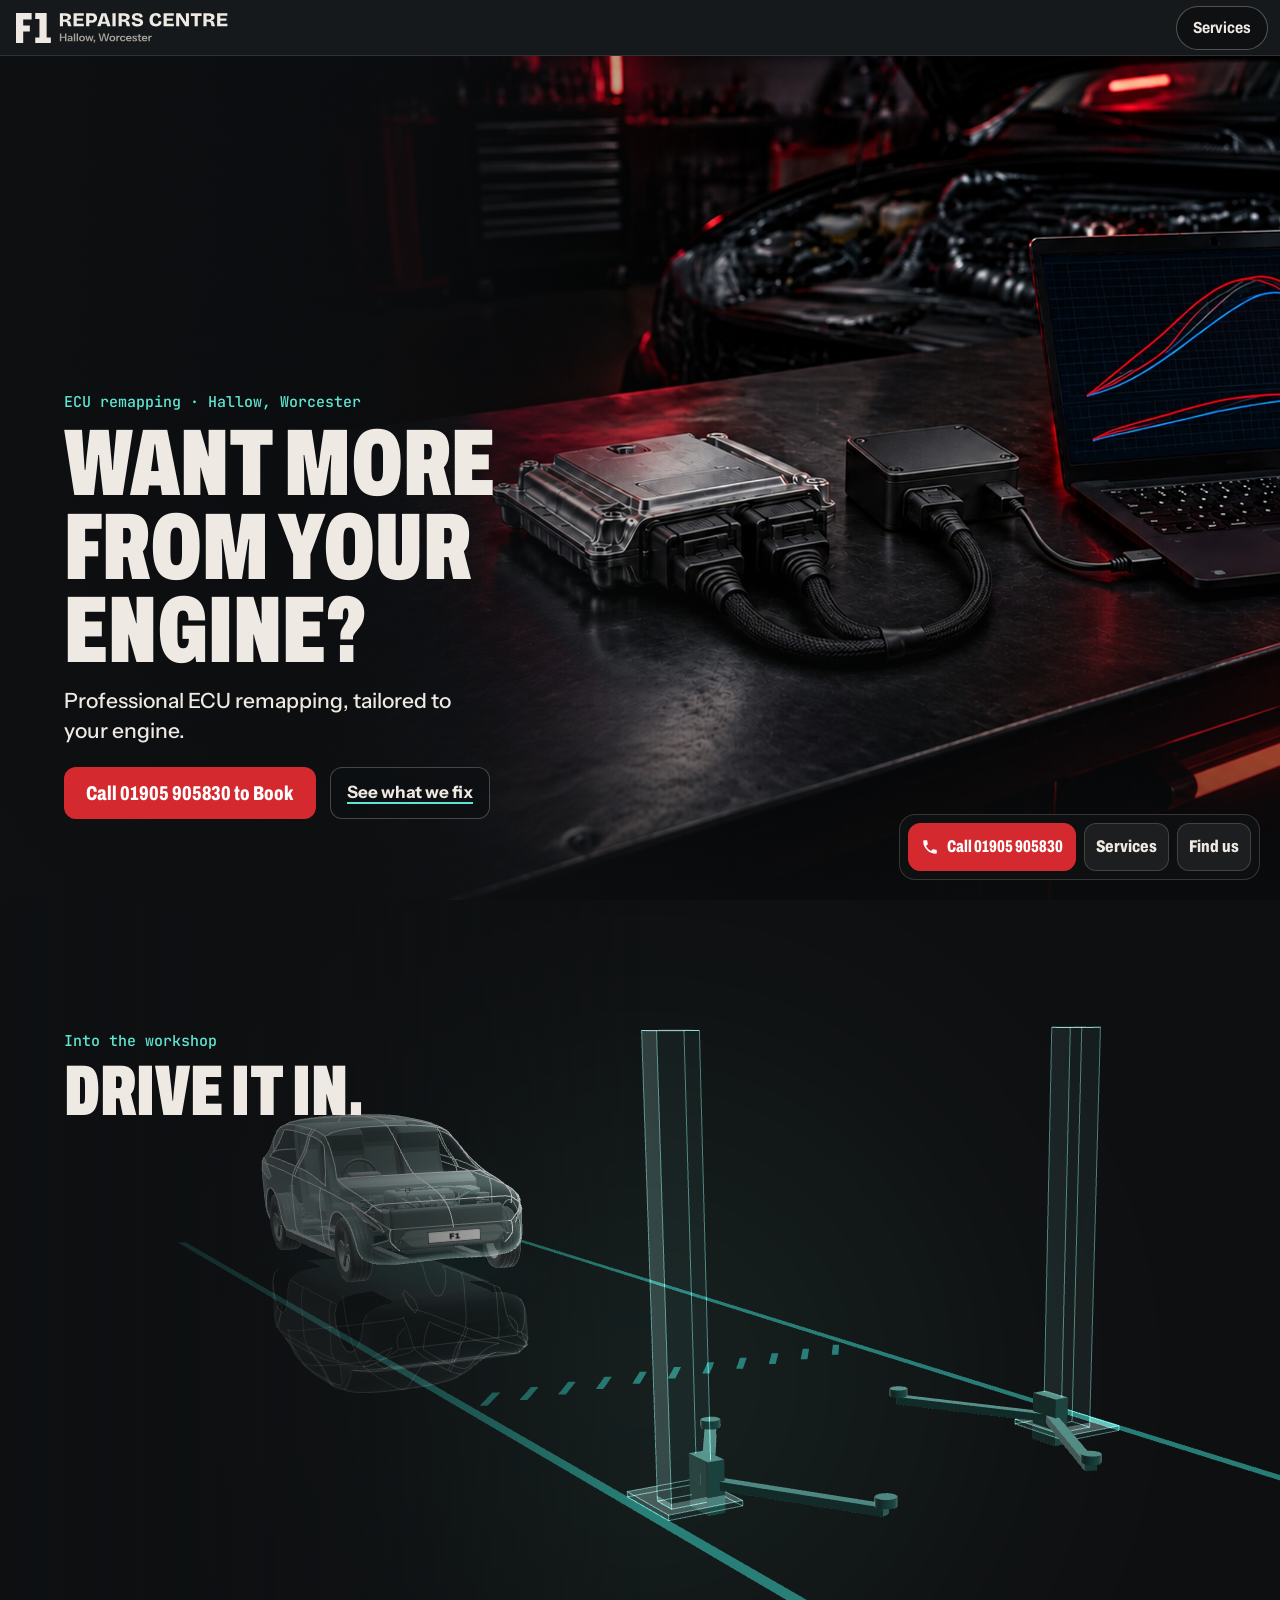
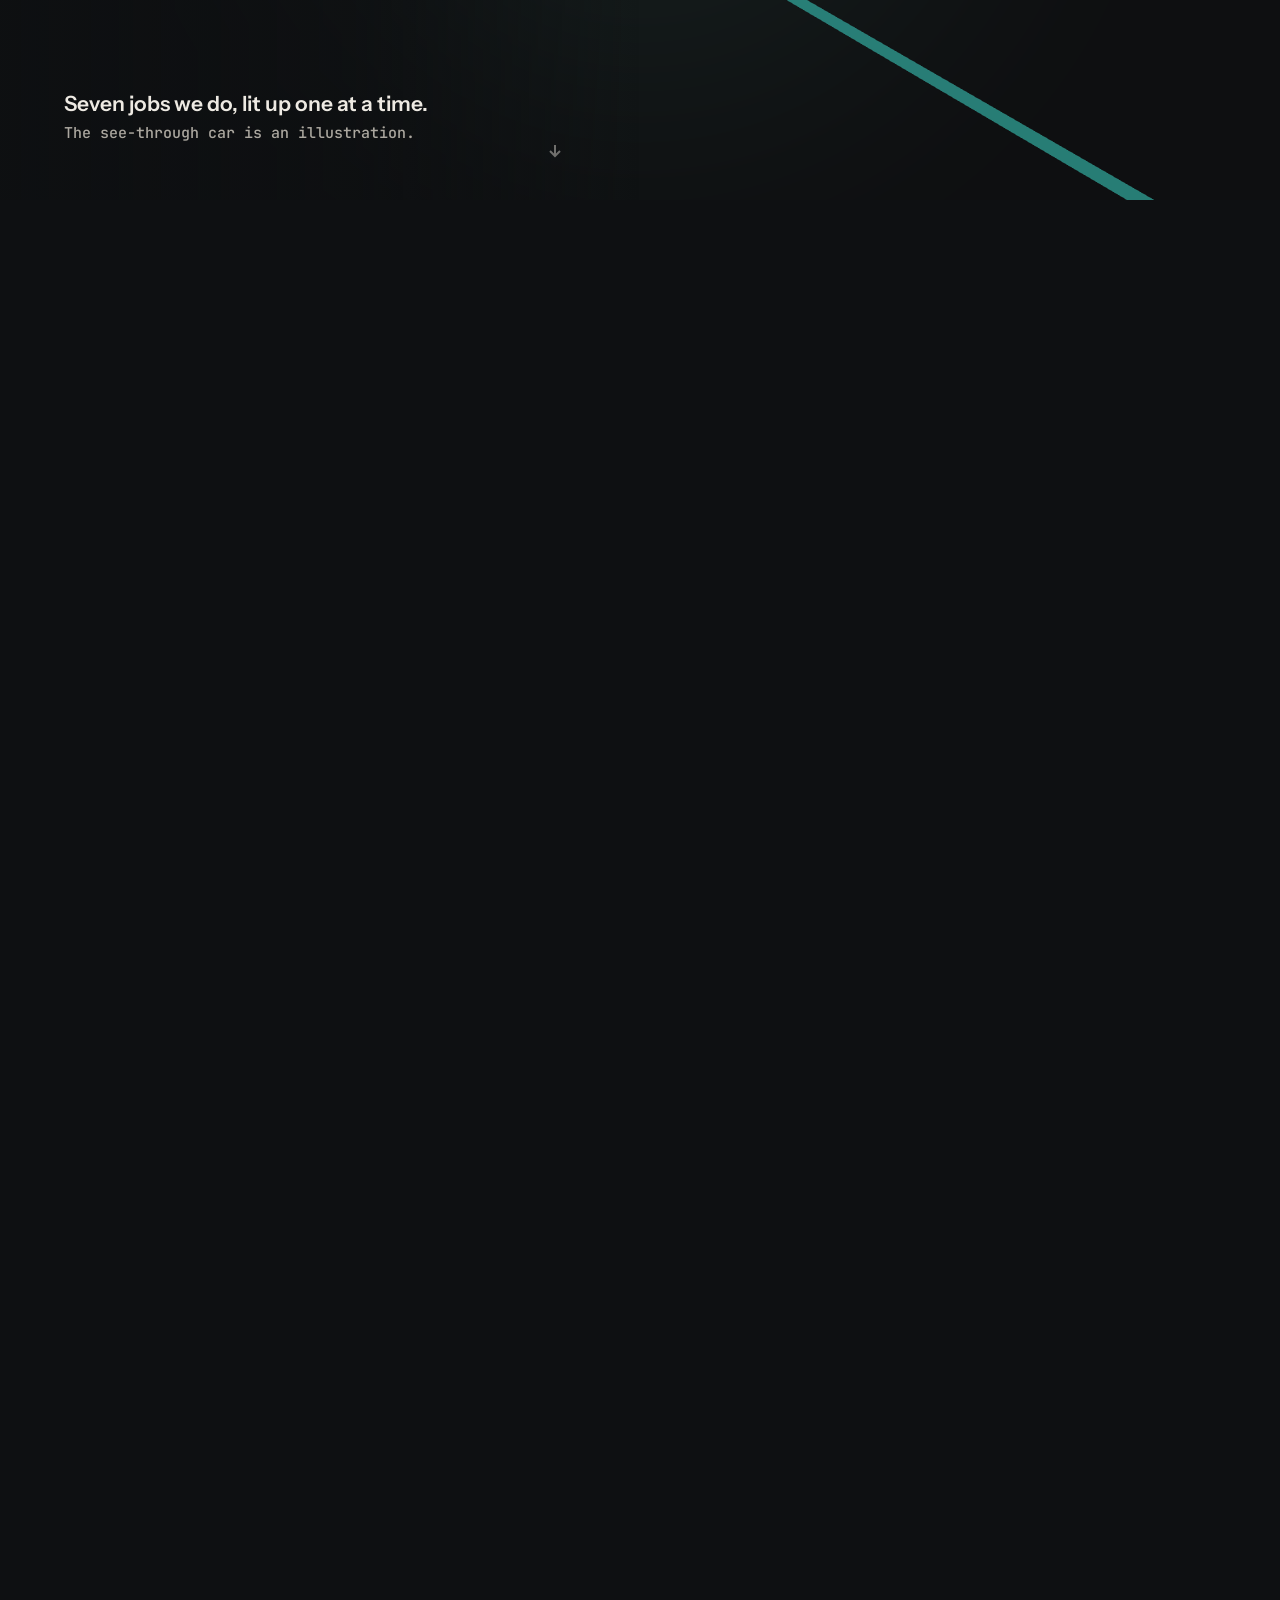
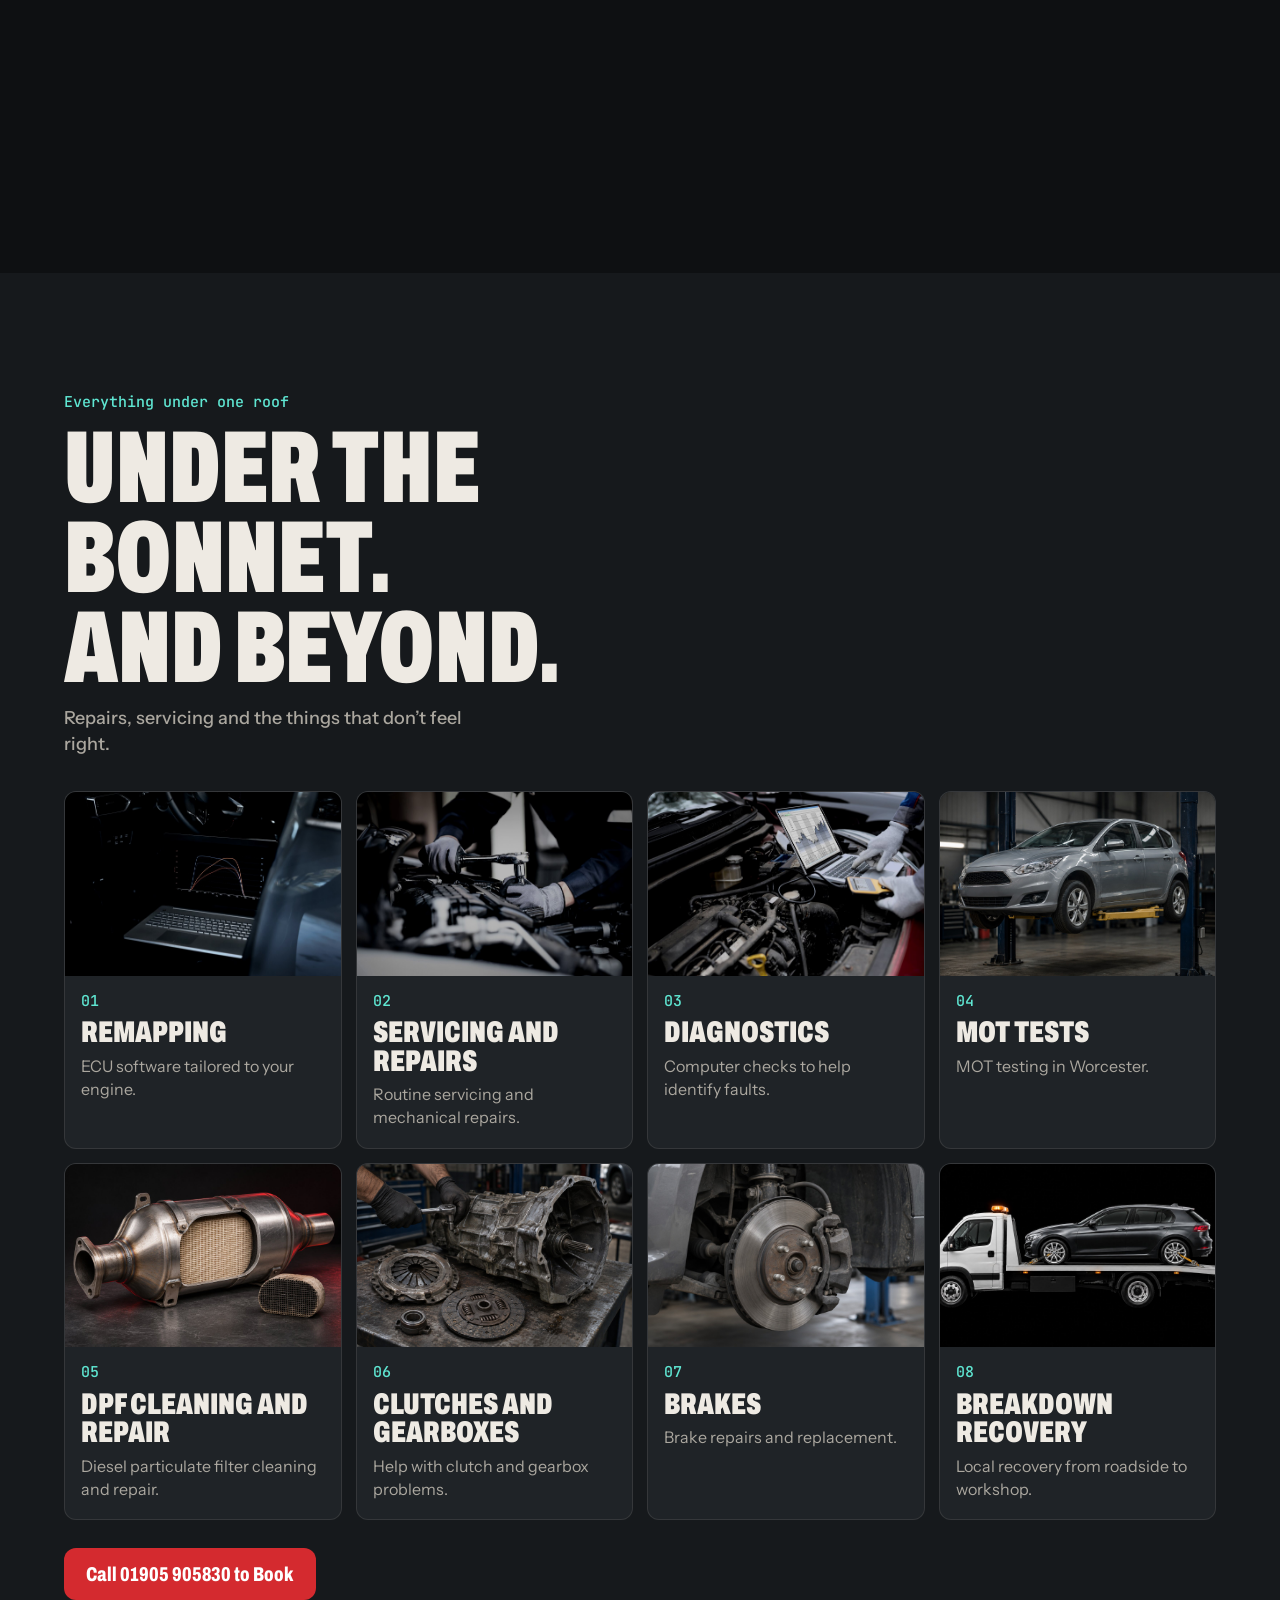
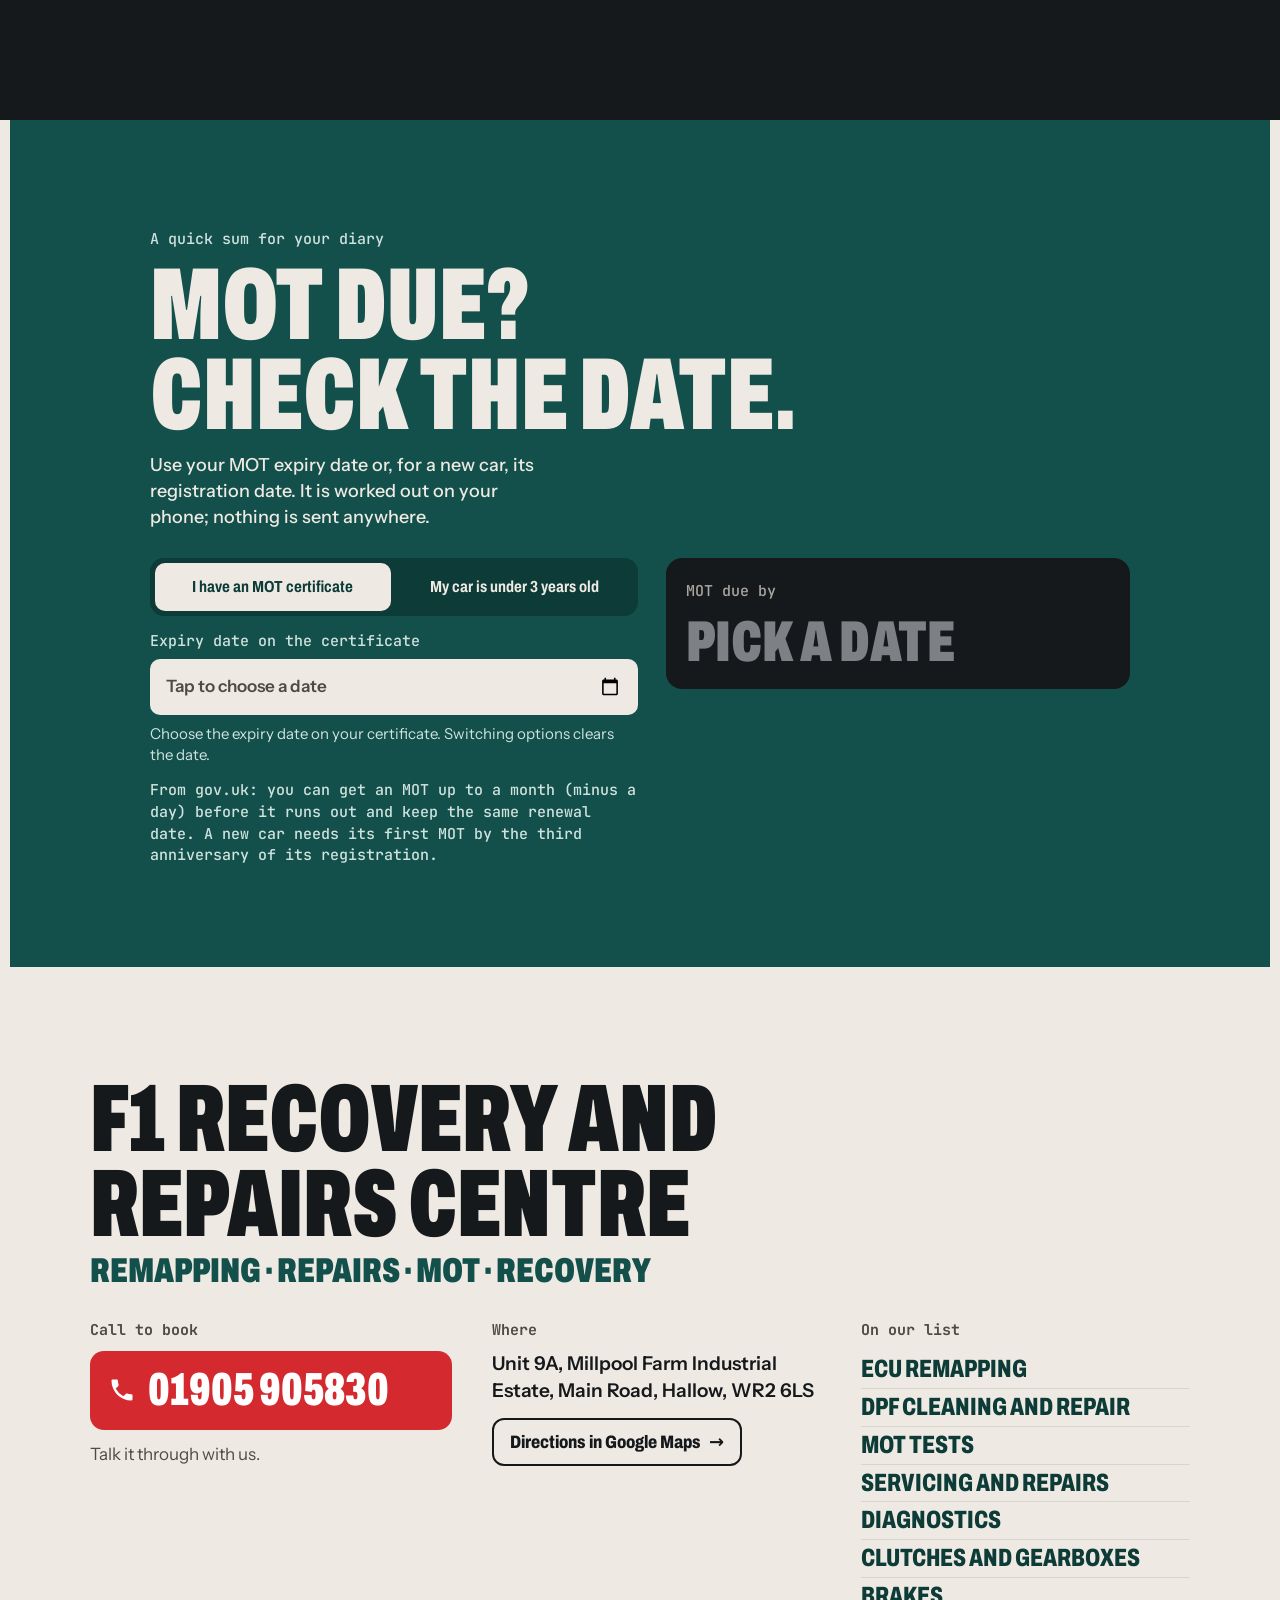
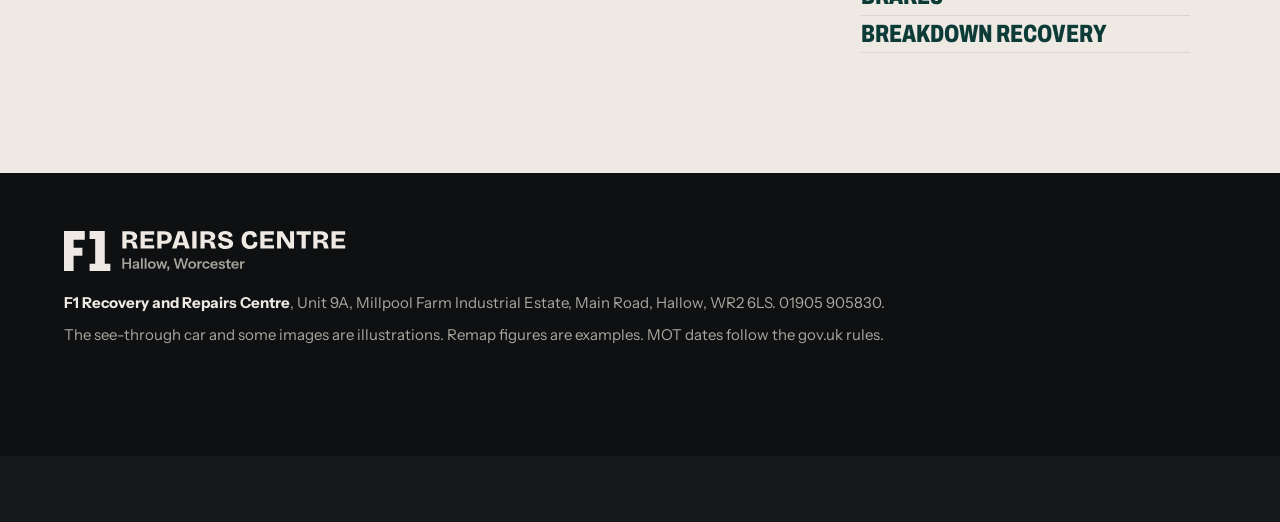
==== commit 0bbf5bd2: "Go live: F1 Recovery and Repairs Centre on f1recoveryandrepairs.co.uk, new number 01905 905830, SEO " ====
--- a/index.html
+++ b/index.html
@@ -3,11 +3,10 @@
 <head>
   <meta charset="utf-8">
   <meta name="viewport" content="width=device-width, initial-scale=1, viewport-fit=cover">
-  <meta name="robots" content="noindex, nofollow">
   <meta name="color-scheme" content="dark light">
   <meta name="theme-color" content="#16191C">
-  <meta name="description" content="F1 Repairs Centre, Hallow, Worcester. ECU remapping, MOT, servicing, diagnostics, gearbox and clutch, DPF and recovery. Call 01905 852342 to Book. Design demo.">
-  <title>F1 Repairs Centre: ECU remapping and repairs, Hallow, Worcester | Design demo</title>
+  <meta name="description" content="F1 Recovery and Repairs Centre, Hallow, Worcester. ECU remapping, MOT, servicing, diagnostics, gearbox and clutch, DPF and recovery. Call 01905 905830 to Book.">
+  <title>F1 Recovery and Repairs Centre: ECU remapping and repairs, Hallow, Worcester</title>
   <link rel="icon" href="./favicon.svg" type="image/svg+xml">
   <link rel="icon" href="./favicon-32.png" sizes="32x32" type="image/png">
   <link rel="apple-touch-icon" href="./apple-touch-icon.png">
@@ -354,11 +353,25 @@
 }
 /* reduced motion / no WebGL: header strip stays solid (it always is) and the cue never shows */
 .no-live .cue{display:none}
-</style>
+
+.business-short{display:none}@media(max-width:600px){.business-full{display:none}.business-short{display:inline}}</style>
+  <link rel="canonical" href="https://f1recoveryandrepairs.co.uk/">
+  <meta property="og:type" content="website">
+  <meta property="og:url" content="https://f1recoveryandrepairs.co.uk/">
+  <meta property="og:title" content="F1 Recovery and Repairs Centre: ECU remapping and repairs, Hallow, Worcester">
+  <meta property="og:description" content="F1 Recovery and Repairs Centre, Hallow, Worcester. ECU remapping, MOT, servicing, diagnostics, gearbox and clutch, DPF and recovery. Call 01905 905830 to Book.">
+  <meta property="og:image" content="https://f1recoveryandrepairs.co.uk/og.jpg">
+  <meta property="og:image:width" content="1200">
+  <meta property="og:image:height" content="630">
+  <meta name="twitter:card" content="summary_large_image">
+  <meta name="twitter:title" content="F1 Recovery and Repairs Centre: ECU remapping and repairs, Hallow, Worcester">
+  <meta name="twitter:description" content="F1 Recovery and Repairs Centre, Hallow, Worcester. ECU remapping, MOT, servicing, diagnostics, gearbox and clutch, DPF and recovery. Call 01905 905830 to Book.">
+  <meta name="twitter:image" content="https://f1recoveryandrepairs.co.uk/og.jpg">
+  <script type="application/ld+json">{"@context":"https://schema.org","@type":["LocalBusiness","AutoRepair"],"name":"F1 Recovery and Repairs Centre","address":"Unit 9A, Millpool Farm Industrial Estate, Main Road, Hallow, WR2 6LS","telephone":"+441905905830","url":"https://f1recoveryandrepairs.co.uk/"}</script>
 </head>
 <body>
 <header class="top">
-  <a class="mark" href="#top" aria-label="F1 Repairs Centre, back to the start"><img src="[data-uri]" width="705.5" height="100" alt=""></a>
+  <a class="mark" href="#top" aria-label="F1 Recovery and Repairs Centre, back to the start"><img src="[data-uri]" width="705.5" height="100" alt=""></a>
   <a class="pill" href="#services">Services</a>
 </header>
 
@@ -374,7 +387,7 @@
     <h1 id="hero-h">Want more from your engine?</h1>
     <p class="sub">Professional ECU remapping, tailored to your engine.</p>
     <div class="hero-act">
-      <a class="call-button" href="tel:+441905852342">Call 01905 852342 to Book</a>
+      <a class="call-button" href="tel:+441905905830">Call 01905 905830 to Book</a>
       <a class="ghost" href="#story">See what we fix</a>
     </div>
   </div>
@@ -405,7 +418,7 @@
         <label class="sel"><span class="mono">Engine</span><select id="en" disabled><option value="">Choose engine</option></select></label>
       </div>
       <button class="reset-car" id="reset-car" type="button">Reset</button>
-      <p class="nojs-note">This check needs JavaScript. Call 01905 852342 and we will talk you through your car.</p>
+      <p class="nojs-note">This check needs JavaScript. Call 01905 905830 and we will talk you through your car.</p>
     </div>
     <div class="result" id="result" aria-live="polite"></div>
   </div>
@@ -425,46 +438,46 @@
       <li class="beat chk" data-beat="ecu" data-sys="ecu" data-len="1">
         <div class="hd"><p class="k mono">Check 1 of 7 · ECU remapping</p><h2>Want more from your engine?</h2></div>
         <figure class="media"><img src="./F1-CAR-REMAPPING.jpg" width="1254" height="836" loading="lazy" decoding="async" alt="Engine software on a workshop laptop"></figure>
-        <div class="ft"><p class="what">Professional ECU remapping, tailored to your engine.</p><p class="note">Remapped? Tell your insurer.</p><a class="call-button" href="tel:+441905852342">Call 01905 852342 to Book</a></div>
+        <div class="ft"><p class="what">Professional ECU remapping, tailored to your engine.</p><p class="note">Remapped? Tell your insurer.</p><a class="call-button" href="tel:+441905905830">Call 01905 905830 to Book</a></div>
       </li>
       <li class="beat chk" data-beat="smoke" data-sys="smoke" data-len="1">
         <div class="hd"><p class="k mono">Check 2 of 7 · Exhaust and DPF</p><h2>Car smoking?</h2></div>
         <figure class="media"><img src="./hero-wide.jpg" width="2688" height="1520" loading="lazy" decoding="async" alt="Car with exhaust smoke in a dark workshop"><video data-src="./hero-wide.mp4" muted playsinline loop preload="none" aria-hidden="true"></video></figure>
-        <div class="ft"><p class="what">Let’s get to the cause.</p><a class="call-button" href="tel:+441905852342">Call 01905 852342 to Book</a></div>
+        <div class="ft"><p class="what">Let’s get to the cause.</p><a class="call-button" href="tel:+441905905830">Call 01905 905830 to Book</a></div>
       </li>
       <li class="beat chk" data-beat="oil" data-sys="oil" data-len="1">
         <div class="hd"><p class="k mono">Check 3 of 7 · Oil and filter</p><h2>MOT or service due?</h2></div>
         <figure class="media"><img src="./Car-Servicing-Worcester.jpg" width="1254" height="836" loading="lazy" decoding="async" alt="Mechanic servicing a car engine"></figure>
-        <div class="ft"><p class="what">MOT tests, oil and filter changes and full servicing.</p><a class="call-button" href="tel:+441905852342">Call 01905 852342 to Book</a></div>
+        <div class="ft"><p class="what">MOT tests, oil and filter changes and full servicing.</p><a class="call-button" href="tel:+441905905830">Call 01905 905830 to Book</a></div>
       </li>
       <li class="beat chk" data-beat="gearbox" data-sys="gearbox" data-len="1">
         <div class="hd"><p class="k mono">Check 4 of 7 · Gearbox and clutch</p><h2>Gearbox going in hard?</h2></div>
         <figure class="media"><img src="./gearbox.jpg" width="1024" height="578" loading="lazy" decoding="async" alt="Gearbox in the workshop"><video data-src="./gearbox.mp4" muted playsinline loop preload="none" aria-hidden="true"></video></figure>
-        <div class="ft"><p class="what">Gearbox and clutch problems sorted.</p><a class="call-button" href="tel:+441905852342">Call 01905 852342 to Book</a></div>
+        <div class="ft"><p class="what">Gearbox and clutch problems sorted.</p><a class="call-button" href="tel:+441905905830">Call 01905 905830 to Book</a></div>
       </li>
       <li class="beat chk" data-beat="dash" data-sys="dash" data-len="1">
         <div class="hd"><p class="k mono">Check 5 of 7 · Diagnostics</p><h2>Warning light on?</h2></div>
         <figure class="media"><img src="./F1-CAR-DIAGNOSTICS.jpg" width="1254" height="836" loading="lazy" decoding="async" alt="Diagnostic equipment connected to a car to investigate faults"></figure>
-        <div class="ft"><p class="what">Full diagnostics to find the real fault.</p><a class="call-button" href="tel:+441905852342">Call 01905 852342 to Book</a></div>
+        <div class="ft"><p class="what">Full diagnostics to find the real fault.</p><a class="call-button" href="tel:+441905905830">Call 01905 905830 to Book</a></div>
       </li>
       <li class="beat chk" data-beat="start" data-sys="start" data-len="1">
         <div class="hd"><p class="k mono">Check 6 of 7 · Starter and battery</p><h2>Starting slower?</h2></div>
         <figure class="media"><img src="./starter.jpg" width="1024" height="578" loading="lazy" decoding="async" alt="Starter motor and battery"><video data-src="./starter.mp4" muted playsinline loop preload="none" aria-hidden="true"></video></figure>
-        <div class="ft"><p class="what">We’ll find out what’s holding it back.</p><a class="call-button" href="tel:+441905852342">Call 01905 852342 to Book</a></div>
+        <div class="ft"><p class="what">We’ll find out what’s holding it back.</p><a class="call-button" href="tel:+441905905830">Call 01905 905830 to Book</a></div>
       </li>
       <li class="beat chk" data-beat="recovery" data-sys="recovery" data-len="1.25">
         <div class="hd"><p class="k mono">Check 7 of 7 · Recovery</p><h2>Recovery from your front door</h2></div>
         <figure class="media"><img src="./recovery.jpg" width="1024" height="578" loading="lazy" decoding="async" alt="Car recovery to the garage"><video data-src="./recovery.mp4" muted playsinline loop preload="none" aria-hidden="true"></video></figure>
-        <div class="ft"><p class="what">Broken down? We recover across Worcester and the surrounding area.</p><p class="note">Pick up and drop off available locally. Ask when you call.</p><a class="call-button" href="tel:+441905852342">Call 01905 852342 to Book</a></div>
+        <div class="ft"><p class="what">Broken down? We recover across Worcester and the surrounding area.</p><p class="note">Pick up and drop off available locally. Ask when you call.</p><a class="call-button" href="tel:+441905905830">Call 01905 905830 to Book</a></div>
       </li>
       <li class="beat sign" data-beat="sign" data-len=".72">
         <div class="signp" id="signp">
           <div>
-            <p class="lbl mono">Unit 9A, Mill Pool Industrial Estate, Hallow</p>
+            <p class="lbl mono">Unit 9A, Millpool Farm Industrial Estate, Main Road, Hallow, WR2 6LS</p>
             <ul><li>ECU remapping</li><li>DPF cleaning</li><li>MOT and servicing</li><li>Diagnostics</li><li>Gearbox and clutch</li><li>Recovery</li></ul>
           </div>
           <div>
-            <a class="tel" href="tel:+441905852342" aria-label="Call F1 Repairs Centre on 01905 852342">Tel. 01905 852342</a>
+            <a class="tel" href="tel:+441905905830" aria-label="Call F1 Recovery and Repairs Centre on 01905 905830">Tel. 01905 905830</a>
             <p class="fine">Tell us what the car is doing and we will take it from there.</p>
           </div>
         </div>
@@ -492,7 +505,7 @@
     <li><img src="./tile-brakes.jpg" width="1536" height="1024" loading="lazy" decoding="async" alt="Brake disc and caliper fitted to a car hub with the wheel removed"><div><span class="mono no" aria-hidden="true">07</span><h3>Brakes</h3><p>Brake repairs and replacement.</p></div></li>
     <li><img src="./tile-recovery.jpg" width="1500" height="1000" loading="lazy" decoding="async" alt="Car recovery to the garage"><div><span class="mono no" aria-hidden="true">08</span><h3>Breakdown recovery</h3><p>Local recovery from roadside to workshop.</p></div></li>
   </ul>
-  <div class="services-call"><a class="call-button" href="tel:+441905852342">Call 01905 852342 to Book</a></div>
+  <div class="services-call"><a class="call-button" href="tel:+441905905830">Call 01905 905830 to Book</a></div>
 </section>
 
 <!-- 5. MOT due? (gov.uk rules, as North Shields does it) -->
@@ -530,17 +543,17 @@
 <!-- 6. Find us -->
 <section class="details" id="contact" aria-labelledby="det-h">
   <div class="board">
-    <h2 class="name" id="det-h">F1 Repairs Centre<small>Remapping · Repairs · MOT · Recovery</small></h2>
+    <h2 class="name" id="det-h"><span class="business-full">F1 Recovery and Repairs Centre</span><span class="business-short">F1 Recovery and Repairs</span><small>Remapping · Repairs · MOT · Recovery</small></h2>
     <div class="grid">
       <div class="blk">
         <h3 class="mono">Call to book</h3>
-        <a class="callbig" href="tel:+441905852342"><svg viewBox="0 0 24 24" fill="currentColor" aria-hidden="true"><path d="M6.6 10.8a15.2 15.2 0 006.6 6.6l2.2-2.2c.3-.3.7-.4 1-.2 1.1.4 2.3.6 3.6.6.6 0 1 .4 1 1V20c0 .6-.4 1-1 1A17 17 0 013 4c0-.6.4-1 1-1h3.5c.6 0 1 .4 1 1 0 1.2.2 2.4.6 3.6.1.3 0 .7-.2 1z"/></svg>01905 852342</a>
+        <a class="callbig" href="tel:+441905905830"><svg viewBox="0 0 24 24" fill="currentColor" aria-hidden="true"><path d="M6.6 10.8a15.2 15.2 0 006.6 6.6l2.2-2.2c.3-.3.7-.4 1-.2 1.1.4 2.3.6 3.6.6.6 0 1 .4 1 1V20c0 .6-.4 1-1 1A17 17 0 013 4c0-.6.4-1 1-1h3.5c.6 0 1 .4 1 1 0 1.2.2 2.4.6 3.6.1.3 0 .7-.2 1z"/></svg>01905 905830</a>
         <p class="hint">Talk it through with us.</p>
       </div>
       <div class="blk">
         <h3 class="mono">Where</h3>
-        <address class="addr">Unit 9A, Mill Pool Industrial Estate<br>Main Road, Hallow<br>Worcester WR2 6LS</address>
-        <a class="lnk" href="https://www.google.com/maps/search/?api=1&amp;query=Unit+9A+Mill+Pool+Industrial+Estate+Hallow+WR2+6LS" target="_blank" rel="noopener noreferrer">Directions in Google Maps <span aria-hidden="true">&rarr;</span><span class="sr"> (opens in a new tab)</span></a>
+        <address class="addr">Unit 9A, Millpool Farm Industrial Estate, Main Road, Hallow, WR2 6LS</address>
+        <a class="lnk" href="https://www.google.com/maps/search/?api=1&amp;query=Unit%209A%2C%20Millpool%20Farm%20Industrial%20Estate%2C%20Main%20Road%2C%20Hallow%2C%20WR2%206LS" target="_blank" rel="noopener noreferrer">Directions in Google Maps <span aria-hidden="true">&rarr;</span><span class="sr"> (opens in a new tab)</span></a>
       </div>
       <div class="blk">
         <h3 class="mono">On our list</h3>
@@ -552,16 +565,15 @@
 </main>
 
 <footer class="foot">
-  <a class="mark" href="#top" aria-label="Back to the start"><img src="[data-uri]" width="705.5" height="100" alt="F1 Repairs Centre, Hallow, Worcester"></a>
+  <a class="mark" href="#top" aria-label="Back to the start"><img src="[data-uri]" width="705.5" height="100" alt="F1 Recovery and Repairs Centre, Hallow, Worcester"></a>
   <div class="legal">
-    <p><b>F1 Repairs Centre</b>, Unit 9A, Mill Pool Industrial Estate, Main Road, Hallow, Worcester WR2 6LS. <span class="nowrap">01905 852342</span>.</p>
+    <p><b>F1 Recovery and Repairs Centre</b>, Unit 9A, Millpool Farm Industrial Estate, Main Road, Hallow, WR2 6LS. <span class="nowrap">01905 905830</span>.</p>
     <p>The see-through car and some images are illustrations. Remap figures are examples. MOT dates follow the gov.uk rules.</p>
-    <p>Design demo prepared for F1 Repairs Centre. Photos from your website; cleared or replaced before launch.</p>
   </div>
 </footer>
 
 <nav class="bar" aria-label="Quick actions">
-  <a class="call" href="tel:+441905852342"><svg viewBox="0 0 24 24" fill="currentColor" aria-hidden="true"><path d="M6.6 10.8a15.2 15.2 0 006.6 6.6l2.2-2.2c.3-.3.7-.4 1-.2 1.1.4 2.3.6 3.6.6.6 0 1 .4 1 1V20c0 .6-.4 1-1 1A17 17 0 013 4c0-.6.4-1 1-1h3.5c.6 0 1 .4 1 1 0 1.2.2 2.4.6 3.6.1.3 0 .7-.2 1z"/></svg>Call 01905 852342</a>
+  <a class="call" href="tel:+441905905830"><svg viewBox="0 0 24 24" fill="currentColor" aria-hidden="true"><path d="M6.6 10.8a15.2 15.2 0 006.6 6.6l2.2-2.2c.3-.3.7-.4 1-.2 1.1.4 2.3.6 3.6.6.6 0 1 .4 1 1V20c0 .6-.4 1-1 1A17 17 0 013 4c0-.6.4-1 1-1h3.5c.6 0 1 .4 1 1 0 1.2.2 2.4.6 3.6.1.3 0 .7-.2 1z"/></svg>Call 01905 905830</a>
   <a class="sec" href="#services">Services</a>
   <a class="sec" href="#contact">Find us</a>
 </nav>
@@ -574,7 +586,7 @@
  */
 function(t,e){"object"==typeof exports&&"undefined"!=typeof module?e(exports):"function"==typeof define&&define.amd?define(["exports"],e):e((t="undefined"!=typeof globalThis?globalThis:t||self).THREE={})}(this,(function(t){"use strict";const e="160",n=1,i=2,r=3,s=0,a=1,o=100,l=204,c=205,h=0,u=1,d=2,p=0,m=1,f=2,g=3,_=4,v=5,x=6,y="attached",M="detached",S=300,b=301,T=302,E=303,w=304,A=306,R=1e3,C=1001,L=1002,P=1003,I=1004,U=1005,D=1006,N=1007,O=1008,F=1009,B=1012,z=1013,G=1014,H=1015,V=1016,k=1017,W=1018,X=1020,j=1023,q=1026,Y=1027,Z=1029,J=1031,K=1033,$=33776,Q=33777,tt=33778,et=33779,nt=35840,it=35841,rt=35842,st=35843,at=36196,ot=37492,lt=37496,ct=37808,ht=37809,ut=37810,dt=37811,pt=37812,mt=37813,ft=37814,gt=37815,_t=37816,vt=37817,xt=37818,yt=37819,Mt=37820,St=37821,bt=36492,Tt=36494,Et=36495,wt=36284,At=36285,Rt=36286,Ct=2300,Lt=2301,Pt=2302,It=2400,Ut=2401,Dt=2402,Nt=2500,Ot=2501,Ft=3e3,Bt=3001,zt="",Gt="srgb",Ht="srgb-linear",Vt="display-p3",kt="display-p3-linear",Wt="linear",Xt="srgb",jt="rec709",qt="p3",Yt=7680,Zt=35044,Jt="300 es",Kt=1035,$t=2e3,Qt=2001;class te{addEventListener(t,e){void 0===this._listeners&&(this._listeners={});const n=this._listeners;void 0===n[t]&&(n[t]=[]),-1===n[t].indexOf(e)&&n[t].push(e)}hasEventListener(t,e){if(void 0===this._listeners)return!1;const n=this._listeners;return void 0!==n[t]&&-1!==n[t].indexOf(e)}removeEventListener(t,e){if(void 0===this._listeners)return;const n=this._listeners[t];if(void 0!==n){const t=n.indexOf(e);-1!==t&&n.splice(t,1)}}dispatchEvent(t){if(void 0===this._listeners)return;const e=this._listeners[t.type];if(void 0!==e){t.target=this;const n=e.slice(0);for(let e=0,i=n.length;e<i;e++)n[e].call(this,t);t.target=null}}}const ee=["00","01","02","03","04","05","06","07","08","09","0a","0b","0c","0d","0e","0f","10","11","12","13","14","15","16","17","18","19","1a","1b","1c","1d","1e","1f","20","21","22","23","24","25","26","27","28","29","2a","2b","2c","2d","2e","2f","30","31","32","33","34","35","36","37","38","39","3a","3b","3c","3d","3e","3f","40","41","42","43","44","45","46","47","48","49","4a","4b","4c","4d","4e","4f","50","51","52","53","54","55","56","57","58","59","5a","5b","5c","5d","5e","5f","60","61","62","63","64","65","66","67","68","69","6a","6b","6c","6d","6e","6f","70","71","72","73","74","75","76","77","78","79","7a","7b","7c","7d","7e","7f","80","81","82","83","84","85","86","87","88","89","8a","8b","8c","8d","8e","8f","90","91","92","93","94","95","96","97","98","99","9a","9b","9c","9d","9e","9f","a0","a1","a2","a3","a4","a5","a6","a7","a8","a9","aa","ab","ac","ad","ae","af","b0","b1","b2","b3","b4","b5","b6","b7","b8","b9","ba","bb","bc","bd","be","bf","c0","c1","c2","c3","c4","c5","c6","c7","c8","c9","ca","cb","cc","cd","ce","cf","d0","d1","d2","d3","d4","d5","d6","d7","d8","d9","da","db","dc","dd","de","df","e0","e1","e2","e3","e4","e5","e6","e7","e8","e9","ea","eb","ec","ed","ee","ef","f0","f1","f2","f3","f4","f5","f6","f7","f8","f9","fa","fb","fc","fd","fe","ff"];let ne=1234567;const ie=Math.PI/180,re=180/Math.PI;function se(){const t=4294967295*Math.random()|0,e=4294967295*Math.random()|0,n=4294967295*Math.random()|0,i=4294967295*Math.random()|0;return(ee[255&t]+ee[t>>8&255]+ee[t>>16&255]+ee[t>>24&255]+"-"+ee[255&e]+ee[e>>8&255]+"-"+ee[e>>16&15|64]+ee[e>>24&255]+"-"+ee[63&n|128]+ee[n>>8&255]+"-"+ee[n>>16&255]+ee[n>>24&255]+ee[255&i]+ee[i>>8&255]+ee[i>>16&255]+ee[i>>24&255]).toLowerCase()}function ae(t,e,n){return Math.max(e,Math.min(n,t))}function oe(t,e){return(t%e+e)%e}function le(t,e,n){return(1-n)*t+n*e}function ce(t){return 0==(t&t-1)&&0!==t}function he(t){return Math.pow(2,Math.floor(Math.log(t)/Math.LN2))}function ue(t,e){switch(e.constructor){case Float32Array:return t;case Uint32Array:return t/4294967295;case Uint16Array:return t/65535;case Uint8Array:return t/255;case Int32Array:return Math.max(t/2147483647,-1);case Int16Array:return Math.max(t/32767,-1);case Int8Array:return Math.max(t/127,-1);default:throw new Error("Invalid component type.")}}function de(t,e){switch(e.constructor){case Float32Array:return t;case Uint32Array:return Math.round(4294967295*t);case Uint16Array:return Math.round(65535*t);case Uint8Array:return Math.round(255*t);case Int32Array:return Math.round(2147483647*t);case Int16Array:return Math.round(32767*t);case Int8Array:return Math.round(127*t);default:throw new Error("Invalid component type.")}}const pe={DEG2RAD:ie,RAD2DEG:re,generateUUID:se,clamp:ae,euclideanModulo:oe,mapLinear:function(t,e,n,i,r){return i+(t-e)*(r-i)/(n-e)},inverseLerp:function(t,e,n){return t!==e?(n-t)/(e-t):0},lerp:le,damp:function(t,e,n,i){return le(t,e,1-Math.exp(-n*i))},pingpong:function(t,e=1){return e-Math.abs(oe(t,2*e)-e)},smoothstep:function(t,e,n){return t<=e?0:t>=n?1:(t=(t-e)/(n-e))*t*(3-2*t)},smootherstep:function(t,e,n){return t<=e?0:t>=n?1:(t=(t-e)/(n-e))*t*t*(t*(6*t-15)+10)},randInt:function(t,e){return t+Math.floor(Math.random()*(e-t+1))},randFloat:function(t,e){return t+Math.random()*(e-t)},randFloatSpread:function(t){return t*(.5-Math.random())},seededRandom:function(t){void 0!==t&&(ne=t);let e=ne+=1831565813;return e=Math.imul(e^e>>>15,1|e),e^=e+Math.imul(e^e>>>7,61|e),((e^e>>>14)>>>0)/4294967296},degToRad:function(t){return t*ie},radToDeg:function(t){return t*re},isPowerOfTwo:ce,ceilPowerOfTwo:function(t){return Math.pow(2,Math.ceil(Math.log(t)/Math.LN2))},floorPowerOfTwo:he,setQuaternionFromProperEuler:function(t,e,n,i,r){const s=Math.cos,a=Math.sin,o=s(n/2),l=a(n/2),c=s((e+i)/2),h=a((e+i)/2),u=s((e-i)/2),d=a((e-i)/2),p=s((i-e)/2),m=a((i-e)/2);switch(r){case"XYX":t.set(o*h,l*u,l*d,o*c);break;case"YZY":t.set(l*d,o*h,l*u,o*c);break;case"ZXZ":t.set(l*u,l*d,o*h,o*c);break;case"XZX":t.set(o*h,l*m,l*p,o*c);break;case"YXY":t.set(l*p,o*h,l*m,o*c);break;case"ZYZ":t.set(l*m,l*p,o*h,o*c);break;default:console.warn("THREE.MathUtils: .setQuaternionFromProperEuler() encountered an unknown order: "+r)}},normalize:de,denormalize:ue};class me{constructor(t=0,e=0){me.prototype.isVector2=!0,this.x=t,this.y=e}get width(){return this.x}set width(t){this.x=t}get height(){return this.y}set height(t){this.y=t}set(t,e){return this.x=t,this.y=e,this}setScalar(t){return this.x=t,this.y=t,this}setX(t){return this.x=t,this}setY(t){return this.y=t,this}setComponent(t,e){switch(t){case 0:this.x=e;break;case 1:this.y=e;break;default:throw new Error("index is out of range: "+t)}return this}getComponent(t){switch(t){case 0:return this.x;case 1:return this.y;default:throw new Error("index is out of range: "+t)}}clone(){return new this.constructor(this.x,this.y)}copy(t){return this.x=t.x,this.y=t.y,this}add(t){return this.x+=t.x,this.y+=t.y,this}addScalar(t){return this.x+=t,this.y+=t,this}addVectors(t,e){return this.x=t.x+e.x,this.y=t.y+e.y,this}addScaledVector(t,e){return this.x+=t.x*e,this.y+=t.y*e,this}sub(t){return this.x-=t.x,this.y-=t.y,this}subScalar(t){return this.x-=t,this.y-=t,this}subVectors(t,e){return this.x=t.x-e.x,this.y=t.y-e.y,this}multiply(t){return this.x*=t.x,this.y*=t.y,this}multiplyScalar(t){return this.x*=t,this.y*=t,this}divide(t){return this.x/=t.x,this.y/=t.y,this}divideScalar(t){return this.multiplyScalar(1/t)}applyMatrix3(t){const e=this.x,n=this.y,i=t.elements;return this.x=i[0]*e+i[3]*n+i[6],this.y=i[1]*e+i[4]*n+i[7],this}min(t){return this.x=Math.min(this.x,t.x),this.y=Math.min(this.y,t.y),this}max(t){return this.x=Math.max(this.x,t.x),this.y=Math.max(this.y,t.y),this}clamp(t,e){return this.x=Math.max(t.x,Math.min(e.x,this.x)),this.y=Math.max(t.y,Math.min(e.y,this.y)),this}clampScalar(t,e){return this.x=Math.max(t,Math.min(e,this.x)),this.y=Math.max(t,Math.min(e,this.y)),this}clampLength(t,e){const n=this.length();return this.divideScalar(n||1).multiplyScalar(Math.max(t,Math.min(e,n)))}floor(){return this.x=Math.floor(this.x),this.y=Math.floor(this.y),this}ceil(){return this.x=Math.ceil(this.x),this.y=Math.ceil(this.y),this}round(){return this.x=Math.round(this.x),this.y=Math.round(this.y),this}roundToZero(){return this.x=Math.trunc(this.x),this.y=Math.trunc(this.y),this}negate(){return this.x=-this.x,this.y=-this.y,this}dot(t){return this.x*t.x+this.y*t.y}cross(t){return this.x*t.y-this.y*t.x}lengthSq(){return this.x*this.x+this.y*this.y}length(){return Math.sqrt(this.x*this.x+this.y*this.y)}manhattanLength(){return Math.abs(this.x)+Math.abs(this.y)}normalize(){return this.divideScalar(this.length()||1)}angle(){return Math.atan2(-this.y,-this.x)+Math.PI}angleTo(t){const e=Math.sqrt(this.lengthSq()*t.lengthSq());if(0===e)return Math.PI/2;const n=this.dot(t)/e;return Math.acos(ae(n,-1,1))}distanceTo(t){return Math.sqrt(this.distanceToSquared(t))}distanceToSquared(t){const e=this.x-t.x,n=this.y-t.y;return e*e+n*n}manhattanDistanceTo(t){return Math.abs(this.x-t.x)+Math.abs(this.y-t.y)}setLength(t){return this.normalize().multiplyScalar(t)}lerp(t,e){return this.x+=(t.x-this.x)*e,this.y+=(t.y-this.y)*e,this}lerpVectors(t,e,n){return this.x=t.x+(e.x-t.x)*n,this.y=t.y+(e.y-t.y)*n,this}equals(t){return t.x===this.x&&t.y===this.y}fromArray(t,e=0){return this.x=t[e],this.y=t[e+1],this}toArray(t=[],e=0){return t[e]=this.x,t[e+1]=this.y,t}fromBufferAttribute(t,e){return this.x=t.getX(e),this.y=t.getY(e),this}rotateAround(t,e){const n=Math.cos(e),i=Math.sin(e),r=this.x-t.x,s=this.y-t.y;return this.x=r*n-s*i+t.x,this.y=r*i+s*n+t.y,this}random(){return this.x=Math.random(),this.y=Math.random(),this}*[Symbol.iterator](){yield this.x,yield this.y}}class fe{constructor(t,e,n,i,r,s,a,o,l){fe.prototype.isMatrix3=!0,this.elements=[1,0,0,0,1,0,0,0,1],void 0!==t&&this.set(t,e,n,i,r,s,a,o,l)}set(t,e,n,i,r,s,a,o,l){const c=this.elements;return c[0]=t,c[1]=i,c[2]=a,c[3]=e,c[4]=r,c[5]=o,c[6]=n,c[7]=s,c[8]=l,this}identity(){return this.set(1,0,0,0,1,0,0,0,1),this}copy(t){const e=this.elements,n=t.elements;return e[0]=n[0],e[1]=n[1],e[2]=n[2],e[3]=n[3],e[4]=n[4],e[5]=n[5],e[6]=n[6],e[7]=n[7],e[8]=n[8],this}extractBasis(t,e,n){return t.setFromMatrix3Column(this,0),e.setFromMatrix3Column(this,1),n.setFromMatrix3Column(this,2),this}setFromMatrix4(t){const e=t.elements;return this.set(e[0],e[4],e[8],e[1],e[5],e[9],e[2],e[6],e[10]),this}multiply(t){return this.multiplyMatrices(this,t)}premultiply(t){return this.multiplyMatrices(t,this)}multiplyMatrices(t,e){const n=t.elements,i=e.elements,r=this.elements,s=n[0],a=n[3],o=n[6],l=n[1],c=n[4],h=n[7],u=n[2],d=n[5],p=n[8],m=i[0],f=i[3],g=i[6],_=i[1],v=i[4],x=i[7],y=i[2],M=i[5],S=i[8];return r[0]=s*m+a*_+o*y,r[3]=s*f+a*v+o*M,r[6]=s*g+a*x+o*S,r[1]=l*m+c*_+h*y,r[4]=l*f+c*v+h*M,r[7]=l*g+c*x+h*S,r[2]=u*m+d*_+p*y,r[5]=u*f+d*v+p*M,r[8]=u*g+d*x+p*S,this}multiplyScalar(t){const e=this.elements;return e[0]*=t,e[3]*=t,e[6]*=t,e[1]*=t,e[4]*=t,e[7]*=t,e[2]*=t,e[5]*=t,e[8]*=t,this}determinant(){const t=this.elements,e=t[0],n=t[1],i=t[2],r=t[3],s=t[4],a=t[5],o=t[6],l=t[7],c=t[8];return e*s*c-e*a*l-n*r*c+n*a*o+i*r*l-i*s*o}invert(){const t=this.elements,e=t[0],n=t[1],i=t[2],r=t[3],s=t[4],a=t[5],o=t[6],l=t[7],c=t[8],h=c*s-a*l,u=a*o-c*r,d=l*r-s*o,p=e*h+n*u+i*d;if(0===p)return this.set(0,0,0,0,0,0,0,0,0);const m=1/p;return t[0]=h*m,t[1]=(i*l-c*n)*m,t[2]=(a*n-i*s)*m,t[3]=u*m,t[4]=(c*e-i*o)*m,t[5]=(i*r-a*e)*m,t[6]=d*m,t[7]=(n*o-l*e)*m,t[8]=(s*e-n*r)*m,this}transpose(){let t;const e=this.elements;return t=e[1],e[1]=e[3],e[3]=t,t=e[2],e[2]=e[6],e[6]=t,t=e[5],e[5]=e[7],e[7]=t,this}getNormalMatrix(t){return this.setFromMatrix4(t).invert().transpose()}transposeIntoArray(t){const e=this.elements;return t[0]=e[0],t[1]=e[3],t[2]=e[6],t[3]=e[1],t[4]=e[4],t[5]=e[7],t[6]=e[2],t[7]=e[5],t[8]=e[8],this}setUvTransform(t,e,n,i,r,s,a){const o=Math.cos(r),l=Math.sin(r);return this.set(n*o,n*l,-n*(o*s+l*a)+s+t,-i*l,i*o,-i*(-l*s+o*a)+a+e,0,0,1),this}scale(t,e){return this.premultiply(ge.makeScale(t,e)),this}rotate(t){return this.premultiply(ge.makeRotation(-t)),this}translate(t,e){return this.premultiply(ge.makeTranslation(t,e)),this}makeTranslation(t,e){return t.isVector2?this.set(1,0,t.x,0,1,t.y,0,0,1):this.set(1,0,t,0,1,e,0,0,1),this}makeRotation(t){const e=Math.cos(t),n=Math.sin(t);return this.set(e,-n,0,n,e,0,0,0,1),this}makeScale(t,e){return this.set(t,0,0,0,e,0,0,0,1),this}equals(t){const e=this.elements,n=t.elements;for(let t=0;t<9;t++)if(e[t]!==n[t])return!1;return!0}fromArray(t,e=0){for(let n=0;n<9;n++)this.elements[n]=t[n+e];return this}toArray(t=[],e=0){const n=this.elements;return t[e]=n[0],t[e+1]=n[1],t[e+2]=n[2],t[e+3]=n[3],t[e+4]=n[4],t[e+5]=n[5],t[e+6]=n[6],t[e+7]=n[7],t[e+8]=n[8],t}clone(){return(new this.constructor).fromArray(this.elements)}}const ge=new fe;function _e(t){for(let e=t.length-1;e>=0;--e)if(t[e]>=65535)return!0;return!1}const ve={Int8Array:Int8Array,Uint8Array:Uint8Array,Uint8ClampedArray:Uint8ClampedArray,Int16Array:Int16Array,Uint16Array:Uint16Array,Int32Array:Int32Array,Uint32Array:Uint32Array,Float32Array:Float32Array,Float64Array:Float64Array};function xe(t,e){return new ve[t](e)}function ye(t){return document.createElementNS("http://www.w3.org/1999/xhtml",t)}function Me(){const t=ye("canvas");return t.style.display="block",t}const Se={};function be(t){t in Se||(Se[t]=!0,console.warn(t))}const Te=(new fe).set(.8224621,.177538,0,.0331941,.9668058,0,.0170827,.0723974,.9105199),Ee=(new fe).set(1.2249401,-.2249404,0,-.0420569,1.0420571,0,-.0196376,-.0786361,1.0982735),we={[Ht]:{transfer:Wt,primaries:jt,toReference:t=>t,fromReference:t=>t},[Gt]:{transfer:Xt,primaries:jt,toReference:t=>t.convertSRGBToLinear(),fromReference:t=>t.convertLinearToSRGB()},[kt]:{transfer:Wt,primaries:qt,toReference:t=>t.applyMatrix3(Ee),fromReference:t=>t.applyMatrix3(Te)},[Vt]:{transfer:Xt,primaries:qt,toReference:t=>t.convertSRGBToLinear().applyMatrix3(Ee),fromReference:t=>t.applyMatrix3(Te).convertLinearToSRGB()}},Ae=new Set([Ht,kt]),Re={enabled:!0,_workingColorSpace:Ht,get workingColorSpace(){return this._workingColorSpace},set workingColorSpace(t){if(!Ae.has(t))throw new Error(`Unsupported working color space, "${t}".`);this._workingColorSpace=t},convert:function(t,e,n){if(!1===this.enabled||e===n||!e||!n)return t;const i=we[e].toReference;return(0,we[n].fromReference)(i(t))},fromWorkingColorSpace:function(t,e){return this.convert(t,this._workingColorSpace,e)},toWorkingColorSpace:function(t,e){return this.convert(t,e,this._workingColorSpace)},getPrimaries:function(t){return we[t].primaries},getTransfer:function(t){return t===zt?Wt:we[t].transfer}};function Ce(t){return t<.04045?.0773993808*t:Math.pow(.9478672986*t+.0521327014,2.4)}function Le(t){return t<.0031308?12.92*t:1.055*Math.pow(t,.41666)-.055}let Pe;class Ie{static getDataURL(t){if(/^data:/i.test(t.src))return t.src;if("undefined"==typeof HTMLCanvasElement)return t.src;let e;if(t instanceof HTMLCanvasElement)e=t;else{void 0===Pe&&(Pe=ye("canvas")),Pe.width=t.width,Pe.height=t.height;const n=Pe.getContext("2d");t instanceof ImageData?n.putImageData(t,0,0):n.drawImage(t,0,0,t.width,t.height),e=Pe}return e.width>2048||e.height>2048?(console.warn("THREE.ImageUtils.getDataURL: Image converted to jpg for performance reasons",t),e.toDataURL("image/jpeg",.6)):e.toDataURL("image/png")}static sRGBToLinear(t){if("undefined"!=typeof HTMLImageElement&&t instanceof HTMLImageElement||"undefined"!=typeof HTMLCanvasElement&&t instanceof HTMLCanvasElement||"undefined"!=typeof ImageBitmap&&t instanceof ImageBitmap){const e=ye("canvas");e.width=t.width,e.height=t.height;const n=e.getContext("2d");n.drawImage(t,0,0,t.width,t.height);const i=n.getImageData(0,0,t.width,t.height),r=i.data;for(let t=0;t<r.length;t++)r[t]=255*Ce(r[t]/255);return n.putImageData(i,0,0),e}if(t.data){const e=t.data.slice(0);for(let t=0;t<e.length;t++)e instanceof Uint8Array||e instanceof Uint8ClampedArray?e[t]=Math.floor(255*Ce(e[t]/255)):e[t]=Ce(e[t]);return{data:e,width:t.width,height:t.height}}return console.warn("THREE.ImageUtils.sRGBToLinear(): Unsupported image type. No color space conversion applied."),t}}let Ue=0;class De{constructor(t=null){this.isSource=!0,Object.defineProperty(this,"id",{value:Ue++}),this.uuid=se(),this.data=t,this.version=0}set needsUpdate(t){!0===t&&this.version++}toJSON(t){const e=void 0===t||"string"==typeof t;if(!e&&void 0!==t.images[this.uuid])return t.images[this.uuid];const n={uuid:this.uuid,url:""},i=this.data;if(null!==i){let t;if(Array.isArray(i)){t=[];for(let e=0,n=i.length;e<n;e++)i[e].isDataTexture?t.push(Ne(i[e].image)):t.push(Ne(i[e]))}else t=Ne(i);n.url=t}return e||(t.images[this.uuid]=n),n}}function Ne(t){return"undefined"!=typeof HTMLImageElement&&t instanceof HTMLImageElement||"undefined"!=typeof HTMLCanvasElement&&t instanceof HTMLCanvasElement||"undefined"!=typeof ImageBitmap&&t instanceof ImageBitmap?Ie.getDataURL(t):t.data?{data:Array.from(t.data),width:t.width,height:t.height,type:t.data.constructor.name}:(console.warn("THREE.Texture: Unable to serialize Texture."),{})}let Oe=0;class Fe extends te{constructor(t=Fe.DEFAULT_IMAGE,e=Fe.DEFAULT_MAPPING,n=1001,i=1001,r=1006,s=1008,a=1023,o=1009,l=Fe.DEFAULT_ANISOTROPY,c=""){super(),this.isTexture=!0,Object.defineProperty(this,"id",{value:Oe++}),this.uuid=se(),this.name="",this.source=new De(t),this.mipmaps=[],this.mapping=e,this.channel=0,this.wrapS=n,this.wrapT=i,this.magFilter=r,this.minFilter=s,this.anisotropy=l,this.format=a,this.internalFormat=null,this.type=o,this.offset=new me(0,0),this.repeat=new me(1,1),this.center=new me(0,0),this.rotation=0,this.matrixAutoUpdate=!0,this.matrix=new fe,this.generateMipmaps=!0,this.premultiplyAlpha=!1,this.flipY=!0,this.unpackAlignment=4,"string"==typeof c?this.colorSpace=c:(be("THREE.Texture: Property .encoding has been replaced by .colorSpace."),this.colorSpace=c===Bt?Gt:zt),this.userData={},this.version=0,this.onUpdate=null,this.isRenderTargetTexture=!1,this.needsPMREMUpdate=!1}get image(){return this.source.data}set image(t=null){this.source.data=t}updateMatrix(){this.matrix.setUvTransform(this.offset.x,this.offset.y,this.repeat.x,this.repeat.y,this.rotation,this.center.x,this.center.y)}clone(){return(new this.constructor).copy(this)}copy(t){return this.name=t.name,this.source=t.source,this.mipmaps=t.mipmaps.slice(0),this.mapping=t.mapping,this.channel=t.channel,this.wrapS=t.wrapS,this.wrapT=t.wrapT,this.magFilter=t.magFilter,this.minFilter=t.minFilter,this.anisotropy=t.anisotropy,this.format=t.format,this.internalFormat=t.internalFormat,this.type=t.type,this.offset.copy(t.offset),this.repeat.copy(t.repeat),this.center.copy(t.center),this.rotation=t.rotation,this.matrixAutoUpdate=t.matrixAutoUpdate,this.matrix.copy(t.matrix),this.generateMipmaps=t.generateMipmaps,this.premultiplyAlpha=t.premultiplyAlpha,this.flipY=t.flipY,this.unpackAlignment=t.unpackAlignment,this.colorSpace=t.colorSpace,this.userData=JSON.parse(JSON.stringify(t.userData)),this.needsUpdate=!0,this}toJSON(t){const e=void 0===t||"string"==typeof t;if(!e&&void 0!==t.textures[this.uuid])return t.textures[this.uuid];const n={metadata:{version:4.6,type:"Texture",generator:"Texture.toJSON"},uuid:this.uuid,name:this.name,image:this.source.toJSON(t).uuid,mapping:this.mapping,channel:this.channel,repeat:[this.repeat.x,this.repeat.y],offset:[this.offset.x,this.offset.y],center:[this.center.x,this.center.y],rotation:this.rotation,wrap:[this.wrapS,this.wrapT],format:this.format,internalFormat:this.internalFormat,type:this.type,colorSpace:this.colorSpace,minFilter:this.minFilter,magFilter:this.magFilter,anisotropy:this.anisotropy,flipY:this.flipY,generateMipmaps:this.generateMipmaps,premultiplyAlpha:this.premultiplyAlpha,unpackAlignment:this.unpackAlignment};return Object.keys(this.userData).length>0&&(n.userData=this.userData),e||(t.textures[this.uuid]=n),n}dispose(){this.dispatchEvent({type:"dispose"})}transformUv(t){if(this.mapping!==S)return t;if(t.applyMatrix3(this.matrix),t.x<0||t.x>1)switch(this.wrapS){case R:t.x=t.x-Math.floor(t.x);break;case C:t.x=t.x<0?0:1;break;case L:1===Math.abs(Math.floor(t.x)%2)?t.x=Math.ceil(t.x)-t.x:t.x=t.x-Math.floor(t.x)}if(t.y<0||t.y>1)switch(this.wrapT){case R:t.y=t.y-Math.floor(t.y);break;case C:t.y=t.y<0?0:1;break;case L:1===Math.abs(Math.floor(t.y)%2)?t.y=Math.ceil(t.y)-t.y:t.y=t.y-Math.floor(t.y)}return this.flipY&&(t.y=1-t.y),t}set needsUpdate(t){!0===t&&(this.version++,this.source.needsUpdate=!0)}get encoding(){return be("THREE.Texture: Property .encoding has been replaced by .colorSpace."),this.colorSpace===Gt?Bt:Ft}set encoding(t){be("THREE.Texture: Property .encoding has been replaced by .colorSpace."),this.colorSpace=t===Bt?Gt:zt}}Fe.DEFAULT_IMAGE=null,Fe.DEFAULT_MAPPING=S,Fe.DEFAULT_ANISOTROPY=1;class Be{constructor(t=0,e=0,n=0,i=1){Be.prototype.isVector4=!0,this.x=t,this.y=e,this.z=n,this.w=i}get width(){return this.z}set width(t){this.z=t}get height(){return this.w}set height(t){this.w=t}set(t,e,n,i){return this.x=t,this.y=e,this.z=n,this.w=i,this}setScalar(t){return this.x=t,this.y=t,this.z=t,this.w=t,this}setX(t){return this.x=t,this}setY(t){return this.y=t,this}setZ(t){return this.z=t,this}setW(t){return this.w=t,this}setComponent(t,e){switch(t){case 0:this.x=e;break;case 1:this.y=e;break;case 2:this.z=e;break;case 3:this.w=e;break;default:throw new Error("index is out of range: "+t)}return this}getComponent(t){switch(t){case 0:return this.x;case 1:return this.y;case 2:return this.z;case 3:return this.w;default:throw new Error("index is out of range: "+t)}}clone(){return new this.constructor(this.x,this.y,this.z,this.w)}copy(t){return this.x=t.x,this.y=t.y,this.z=t.z,this.w=void 0!==t.w?t.w:1,this}add(t){return this.x+=t.x,this.y+=t.y,this.z+=t.z,this.w+=t.w,this}addScalar(t){return this.x+=t,this.y+=t,this.z+=t,this.w+=t,this}addVectors(t,e){return this.x=t.x+e.x,this.y=t.y+e.y,this.z=t.z+e.z,this.w=t.w+e.w,this}addScaledVector(t,e){return this.x+=t.x*e,this.y+=t.y*e,this.z+=t.z*e,this.w+=t.w*e,this}sub(t){return this.x-=t.x,this.y-=t.y,this.z-=t.z,this.w-=t.w,this}subScalar(t){return this.x-=t,this.y-=t,this.z-=t,this.w-=t,this}subVectors(t,e){return this.x=t.x-e.x,this.y=t.y-e.y,this.z=t.z-e.z,this.w=t.w-e.w,this}multiply(t){return this.x*=t.x,this.y*=t.y,this.z*=t.z,this.w*=t.w,this}multiplyScalar(t){return this.x*=t,this.y*=t,this.z*=t,this.w*=t,this}applyMatrix4(t){const e=this.x,n=this.y,i=this.z,r=this.w,s=t.elements;return this.x=s[0]*e+s[4]*n+s[8]*i+s[12]*r,this.y=s[1]*e+s[5]*n+s[9]*i+s[13]*r,this.z=s[2]*e+s[6]*n+s[10]*i+s[14]*r,this.w=s[3]*e+s[7]*n+s[11]*i+s[15]*r,this}divideScalar(t){return this.multiplyScalar(1/t)}setAxisAngleFromQuaternion(t){this.w=2*Math.acos(t.w);const e=Math.sqrt(1-t.w*t.w);return e<1e-4?(this.x=1,this.y=0,this.z=0):(this.x=t.x/e,this.y=t.y/e,this.z=t.z/e),this}setAxisAngleFromRotationMatrix(t){let e,n,i,r;const s=.01,a=.1,o=t.elements,l=o[0],c=o[4],h=o[8],u=o[1],d=o[5],p=o[9],m=o[2],f=o[6],g=o[10];if(Math.abs(c-u)<s&&Math.abs(h-m)<s&&Math.abs(p-f)<s){if(Math.abs(c+u)<a&&Math.abs(h+m)<a&&Math.abs(p+f)<a&&Math.abs(l+d+g-3)<a)return this.set(1,0,0,0),this;e=Math.PI;const t=(l+1)/2,o=(d+1)/2,_=(g+1)/2,v=(c+u)/4,x=(h+m)/4,y=(p+f)/4;return t>o&&t>_?t<s?(n=0,i=.707106781,r=.707106781):(n=Math.sqrt(t),i=v/n,r=x/n):o>_?o<s?(n=.707106781,i=0,r=.707106781):(i=Math.sqrt(o),n=v/i,r=y/i):_<s?(n=.707106781,i=.707106781,r=0):(r=Math.sqrt(_),n=x/r,i=y/r),this.set(n,i,r,e),this}let _=Math.sqrt((f-p)*(f-p)+(h-m)*(h-m)+(u-c)*(u-c));return Math.abs(_)<.001&&(_=1),this.x=(f-p)/_,this.y=(h-m)/_,this.z=(u-c)/_,this.w=Math.acos((l+d+g-1)/2),this}min(t){return this.x=Math.min(this.x,t.x),this.y=Math.min(this.y,t.y),this.z=Math.min(this.z,t.z),this.w=Math.min(this.w,t.w),this}max(t){return this.x=Math.max(this.x,t.x),this.y=Math.max(this.y,t.y),this.z=Math.max(this.z,t.z),this.w=Math.max(this.w,t.w),this}clamp(t,e){return this.x=Math.max(t.x,Math.min(e.x,this.x)),this.y=Math.max(t.y,Math.min(e.y,this.y)),this.z=Math.max(t.z,Math.min(e.z,this.z)),this.w=Math.max(t.w,Math.min(e.w,this.w)),this}clampScalar(t,e){return this.x=Math.max(t,Math.min(e,this.x)),this.y=Math.max(t,Math.min(e,this.y)),this.z=Math.max(t,Math.min(e,this.z)),this.w=Math.max(t,Math.min(e,this.w)),this}clampLength(t,e){const n=this.length();return this.divideScalar(n||1).multiplyScalar(Math.max(t,Math.min(e,n)))}floor(){return this.x=Math.floor(this.x),this.y=Math.floor(this.y),this.z=Math.floor(this.z),this.w=Math.floor(this.w),this}ceil(){return this.x=Math.ceil(this.x),this.y=Math.ceil(this.y),this.z=Math.ceil(this.z),this.w=Math.ceil(this.w),this}round(){return this.x=Math.round(this.x),this.y=Math.round(this.y),this.z=Math.round(this.z),this.w=Math.round(this.w),this}roundToZero(){return this.x=Math.trunc(this.x),this.y=Math.trunc(this.y),this.z=Math.trunc(this.z),this.w=Math.trunc(this.w),this}negate(){return this.x=-this.x,this.y=-this.y,this.z=-this.z,this.w=-this.w,this}dot(t){return this.x*t.x+this.y*t.y+this.z*t.z+this.w*t.w}lengthSq(){return this.x*this.x+this.y*this.y+this.z*this.z+this.w*this.w}length(){return Math.sqrt(this.x*this.x+this.y*this.y+this.z*this.z+this.w*this.w)}manhattanLength(){return Math.abs(this.x)+Math.abs(this.y)+Math.abs(this.z)+Math.abs(this.w)}normalize(){return this.divideScalar(this.length()||1)}setLength(t){return this.normalize().multiplyScalar(t)}lerp(t,e){return this.x+=(t.x-this.x)*e,this.y+=(t.y-this.y)*e,this.z+=(t.z-this.z)*e,this.w+=(t.w-this.w)*e,this}lerpVectors(t,e,n){return this.x=t.x+(e.x-t.x)*n,this.y=t.y+(e.y-t.y)*n,this.z=t.z+(e.z-t.z)*n,this.w=t.w+(e.w-t.w)*n,this}equals(t){return t.x===this.x&&t.y===this.y&&t.z===this.z&&t.w===this.w}fromArray(t,e=0){return this.x=t[e],this.y=t[e+1],this.z=t[e+2],this.w=t[e+3],this}toArray(t=[],e=0){return t[e]=this.x,t[e+1]=this.y,t[e+2]=this.z,t[e+3]=this.w,t}fromBufferAttribute(t,e){return this.x=t.getX(e),this.y=t.getY(e),this.z=t.getZ(e),this.w=t.getW(e),this}random(){return this.x=Math.random(),this.y=Math.random(),this.z=Math.random(),this.w=Math.random(),this}*[Symbol.iterator](){yield this.x,yield this.y,yield this.z,yield this.w}}class ze extends te{constructor(t=1,e=1,n={}){super(),this.isRenderTarget=!0,this.width=t,this.height=e,this.depth=1,this.scissor=new Be(0,0,t,e),this.scissorTest=!1,this.viewport=new Be(0,0,t,e);const i={width:t,height:e,depth:1};void 0!==n.encoding&&(be("THREE.WebGLRenderTarget: option.encoding has been replaced by option.colorSpace."),n.colorSpace=n.encoding===Bt?Gt:zt),n=Object.assign({generateMipmaps:!1,internalFormat:null,minFilter:D,depthBuffer:!0,stencilBuffer:!1,depthTexture:null,samples:0},n),this.texture=new Fe(i,n.mapping,n.wrapS,n.wrapT,n.magFilter,n.minFilter,n.format,n.type,n.anisotropy,n.colorSpace),this.texture.isRenderTargetTexture=!0,this.texture.flipY=!1,this.texture.generateMipmaps=n.generateMipmaps,this.texture.internalFormat=n.internalFormat,this.depthBuffer=n.depthBuffer,this.stencilBuffer=n.stencilBuffer,this.depthTexture=n.depthTexture,this.samples=n.samples}setSize(t,e,n=1){this.width===t&&this.height===e&&this.depth===n||(this.width=t,this.height=e,this.depth=n,this.texture.image.width=t,this.texture.image.height=e,this.texture.image.depth=n,this.dispose()),this.viewport.set(0,0,t,e),this.scissor.set(0,0,t,e)}clone(){return(new this.constructor).copy(this)}copy(t){this.width=t.width,this.height=t.height,this.depth=t.depth,this.scissor.copy(t.scissor),this.scissorTest=t.scissorTest,this.viewport.copy(t.viewport),this.texture=t.texture.clone(),this.texture.isRenderTargetTexture=!0;const e=Object.assign({},t.texture.image);return this.texture.source=new De(e),this.depthBuffer=t.depthBuffer,this.stencilBuffer=t.stencilBuffer,null!==t.depthTexture&&(this.depthTexture=t.depthTexture.clone()),this.samples=t.samples,this}dispose(){this.dispatchEvent({type:"dispose"})}}class Ge extends ze{constructor(t=1,e=1,n={}){super(t,e,n),this.isWebGLRenderTarget=!0}}class He extends Fe{constructor(t=null,e=1,n=1,i=1){super(null),this.isDataArrayTexture=!0,this.image={data:t,width:e,height:n,depth:i},this.magFilter=P,this.minFilter=P,this.wrapR=C,this.generateMipmaps=!1,this.flipY=!1,this.unpackAlignment=1}}class Ve extends Fe{constructor(t=null,e=1,n=1,i=1){super(null),this.isData3DTexture=!0,this.image={data:t,width:e,height:n,depth:i},this.magFilter=P,this.minFilter=P,this.wrapR=C,this.generateMipmaps=!1,this.flipY=!1,this.unpackAlignment=1}}class ke{constructor(t=0,e=0,n=0,i=1){this.isQuaternion=!0,this._x=t,this._y=e,this._z=n,this._w=i}static slerpFlat(t,e,n,i,r,s,a){let o=n[i+0],l=n[i+1],c=n[i+2],h=n[i+3];const u=r[s+0],d=r[s+1],p=r[s+2],m=r[s+3];if(0===a)return t[e+0]=o,t[e+1]=l,t[e+2]=c,void(t[e+3]=h);if(1===a)return t[e+0]=u,t[e+1]=d,t[e+2]=p,void(t[e+3]=m);if(h!==m||o!==u||l!==d||c!==p){let t=1-a;const e=o*u+l*d+c*p+h*m,n=e>=0?1:-1,i=1-e*e;if(i>Number.EPSILON){const r=Math.sqrt(i),s=Math.atan2(r,e*n);t=Math.sin(t*s)/r,a=Math.sin(a*s)/r}const r=a*n;if(o=o*t+u*r,l=l*t+d*r,c=c*t+p*r,h=h*t+m*r,t===1-a){const t=1/Math.sqrt(o*o+l*l+c*c+h*h);o*=t,l*=t,c*=t,h*=t}}t[e]=o,t[e+1]=l,t[e+2]=c,t[e+3]=h}static multiplyQuaternionsFlat(t,e,n,i,r,s){const a=n[i],o=n[i+1],l=n[i+2],c=n[i+3],h=r[s],u=r[s+1],d=r[s+2],p=r[s+3];return t[e]=a*p+c*h+o*d-l*u,t[e+1]=o*p+c*u+l*h-a*d,t[e+2]=l*p+c*d+a*u-o*h,t[e+3]=c*p-a*h-o*u-l*d,t}get x(){return this._x}set x(t){this._x=t,this._onChangeCallback()}get y(){return this._y}set y(t){this._y=t,this._onChangeCallback()}get z(){return this._z}set z(t){this._z=t,this._onChangeCallback()}get w(){return this._w}set w(t){this._w=t,this._onChangeCallback()}set(t,e,n,i){return this._x=t,this._y=e,this._z=n,this._w=i,this._onChangeCallback(),this}clone(){return new this.constructor(this._x,this._y,this._z,this._w)}copy(t){return this._x=t.x,this._y=t.y,this._z=t.z,this._w=t.w,this._onChangeCallback(),this}setFromEuler(t,e=!0){const n=t._x,i=t._y,r=t._z,s=t._order,a=Math.cos,o=Math.sin,l=a(n/2),c=a(i/2),h=a(r/2),u=o(n/2),d=o(i/2),p=o(r/2);switch(s){case"XYZ":this._x=u*c*h+l*d*p,this._y=l*d*h-u*c*p,this._z=l*c*p+u*d*h,this._w=l*c*h-u*d*p;break;case"YXZ":this._x=u*c*h+l*d*p,this._y=l*d*h-u*c*p,this._z=l*c*p-u*d*h,this._w=l*c*h+u*d*p;break;case"ZXY":this._x=u*c*h-l*d*p,this._y=l*d*h+u*c*p,this._z=l*c*p+u*d*h,this._w=l*c*h-u*d*p;break;case"ZYX":this._x=u*c*h-l*d*p,this._y=l*d*h+u*c*p,this._z=l*c*p-u*d*h,this._w=l*c*h+u*d*p;break;case"YZX":this._x=u*c*h+l*d*p,this._y=l*d*h+u*c*p,this._z=l*c*p-u*d*h,this._w=l*c*h-u*d*p;break;case"XZY":this._x=u*c*h-l*d*p,this._y=l*d*h-u*c*p,this._z=l*c*p+u*d*h,this._w=l*c*h+u*d*p;break;default:console.warn("THREE.Quaternion: .setFromEuler() encountered an unknown order: "+s)}return!0===e&&this._onChangeCallback(),this}setFromAxisAngle(t,e){const n=e/2,i=Math.sin(n);return this._x=t.x*i,this._y=t.y*i,this._z=t.z*i,this._w=Math.cos(n),this._onChangeCallback(),this}setFromRotationMatrix(t){const e=t.elements,n=e[0],i=e[4],r=e[8],s=e[1],a=e[5],o=e[9],l=e[2],c=e[6],h=e[10],u=n+a+h;if(u>0){const t=.5/Math.sqrt(u+1);this._w=.25/t,this._x=(c-o)*t,this._y=(r-l)*t,this._z=(s-i)*t}else if(n>a&&n>h){const t=2*Math.sqrt(1+n-a-h);this._w=(c-o)/t,this._x=.25*t,this._y=(i+s)/t,this._z=(r+l)/t}else if(a>h){const t=2*Math.sqrt(1+a-n-h);this._w=(r-l)/t,this._x=(i+s)/t,this._y=.25*t,this._z=(o+c)/t}else{const t=2*Math.sqrt(1+h-n-a);this._w=(s-i)/t,this._x=(r+l)/t,this._y=(o+c)/t,this._z=.25*t}return this._onChangeCallback(),this}setFromUnitVectors(t,e){let n=t.dot(e)+1;return n<Number.EPSILON?(n=0,Math.abs(t.x)>Math.abs(t.z)?(this._x=-t.y,this._y=t.x,this._z=0,this._w=n):(this._x=0,this._y=-t.z,this._z=t.y,this._w=n)):(this._x=t.y*e.z-t.z*e.y,this._y=t.z*e.x-t.x*e.z,this._z=t.x*e.y-t.y*e.x,this._w=n),this.normalize()}angleTo(t){return 2*Math.acos(Math.abs(ae(this.dot(t),-1,1)))}rotateTowards(t,e){const n=this.angleTo(t);if(0===n)return this;const i=Math.min(1,e/n);return this.slerp(t,i),this}identity(){return this.set(0,0,0,1)}invert(){return this.conjugate()}conjugate(){return this._x*=-1,this._y*=-1,this._z*=-1,this._onChangeCallback(),this}dot(t){return this._x*t._x+this._y*t._y+this._z*t._z+this._w*t._w}lengthSq(){return this._x*this._x+this._y*this._y+this._z*this._z+this._w*this._w}length(){return Math.sqrt(this._x*this._x+this._y*this._y+this._z*this._z+this._w*this._w)}normalize(){let t=this.length();return 0===t?(this._x=0,this._y=0,this._z=0,this._w=1):(t=1/t,this._x=this._x*t,this._y=this._y*t,this._z=this._z*t,this._w=this._w*t),this._onChangeCallback(),this}multiply(t){return this.multiplyQuaternions(this,t)}premultiply(t){return this.multiplyQuaternions(t,this)}multiplyQuaternions(t,e){const n=t._x,i=t._y,r=t._z,s=t._w,a=e._x,o=e._y,l=e._z,c=e._w;return this._x=n*c+s*a+i*l-r*o,this._y=i*c+s*o+r*a-n*l,this._z=r*c+s*l+n*o-i*a,this._w=s*c-n*a-i*o-r*l,this._onChangeCallback(),this}slerp(t,e){if(0===e)return this;if(1===e)return this.copy(t);const n=this._x,i=this._y,r=this._z,s=this._w;let a=s*t._w+n*t._x+i*t._y+r*t._z;if(a<0?(this._w=-t._w,this._x=-t._x,this._y=-t._y,this._z=-t._z,a=-a):this.copy(t),a>=1)return this._w=s,this._x=n,this._y=i,this._z=r,this;const o=1-a*a;if(o<=Number.EPSILON){const t=1-e;return this._w=t*s+e*this._w,this._x=t*n+e*this._x,this._y=t*i+e*this._y,this._z=t*r+e*this._z,this.normalize(),this}const l=Math.sqrt(o),c=Math.atan2(l,a),h=Math.sin((1-e)*c)/l,u=Math.sin(e*c)/l;return this._w=s*h+this._w*u,this._x=n*h+this._x*u,this._y=i*h+this._y*u,this._z=r*h+this._z*u,this._onChangeCallback(),this}slerpQuaternions(t,e,n){return this.copy(t).slerp(e,n)}random(){const t=Math.random(),e=Math.sqrt(1-t),n=Math.sqrt(t),i=2*Math.PI*Math.random(),r=2*Math.PI*Math.random();return this.set(e*Math.cos(i),n*Math.sin(r),n*Math.cos(r),e*Math.sin(i))}equals(t){return t._x===this._x&&t._y===this._y&&t._z===this._z&&t._w===this._w}fromArray(t,e=0){return this._x=t[e],this._y=t[e+1],this._z=t[e+2],this._w=t[e+3],this._onChangeCallback(),this}toArray(t=[],e=0){return t[e]=this._x,t[e+1]=this._y,t[e+2]=this._z,t[e+3]=this._w,t}fromBufferAttribute(t,e){return this._x=t.getX(e),this._y=t.getY(e),this._z=t.getZ(e),this._w=t.getW(e),this._onChangeCallback(),this}toJSON(){return this.toArray()}_onChange(t){return this._onChangeCallback=t,this}_onChangeCallback(){}*[Symbol.iterator](){yield this._x,yield this._y,yield this._z,yield this._w}}class We{constructor(t=0,e=0,n=0){We.prototype.isVector3=!0,this.x=t,this.y=e,this.z=n}set(t,e,n){return void 0===n&&(n=this.z),this.x=t,this.y=e,this.z=n,this}setScalar(t){return this.x=t,this.y=t,this.z=t,this}setX(t){return this.x=t,this}setY(t){return this.y=t,this}setZ(t){return this.z=t,this}setComponent(t,e){switch(t){case 0:this.x=e;break;case 1:this.y=e;break;case 2:this.z=e;break;default:throw new Error("index is out of range: "+t)}return this}getComponent(t){switch(t){case 0:return this.x;case 1:return this.y;case 2:return this.z;default:throw new Error("index is out of range: "+t)}}clone(){return new this.constructor(this.x,this.y,this.z)}copy(t){return this.x=t.x,this.y=t.y,this.z=t.z,this}add(t){return this.x+=t.x,this.y+=t.y,this.z+=t.z,this}addScalar(t){return this.x+=t,this.y+=t,this.z+=t,this}addVectors(t,e){return this.x=t.x+e.x,this.y=t.y+e.y,this.z=t.z+e.z,this}addScaledVector(t,e){return this.x+=t.x*e,this.y+=t.y*e,this.z+=t.z*e,this}sub(t){return this.x-=t.x,this.y-=t.y,this.z-=t.z,this}subScalar(t){return this.x-=t,this.y-=t,this.z-=t,this}subVectors(t,e){return this.x=t.x-e.x,this.y=t.y-e.y,this.z=t.z-e.z,this}multiply(t){return this.x*=t.x,this.y*=t.y,this.z*=t.z,this}multiplyScalar(t){return this.x*=t,this.y*=t,this.z*=t,this}multiplyVectors(t,e){return this.x=t.x*e.x,this.y=t.y*e.y,this.z=t.z*e.z,this}applyEuler(t){return this.applyQuaternion(je.setFromEuler(t))}applyAxisAngle(t,e){return this.applyQuaternion(je.setFromAxisAngle(t,e))}applyMatrix3(t){const e=this.x,n=this.y,i=this.z,r=t.elements;return this.x=r[0]*e+r[3]*n+r[6]*i,this.y=r[1]*e+r[4]*n+r[7]*i,this.z=r[2]*e+r[5]*n+r[8]*i,this}applyNormalMatrix(t){return this.applyMatrix3(t).normalize()}applyMatrix4(t){const e=this.x,n=this.y,i=this.z,r=t.elements,s=1/(r[3]*e+r[7]*n+r[11]*i+r[15]);return this.x=(r[0]*e+r[4]*n+r[8]*i+r[12])*s,this.y=(r[1]*e+r[5]*n+r[9]*i+r[13])*s,this.z=(r[2]*e+r[6]*n+r[10]*i+r[14])*s,this}applyQuaternion(t){const e=this.x,n=this.y,i=this.z,r=t.x,s=t.y,a=t.z,o=t.w,l=2*(s*i-a*n),c=2*(a*e-r*i),h=2*(r*n-s*e);return this.x=e+o*l+s*h-a*c,this.y=n+o*c+a*l-r*h,this.z=i+o*h+r*c-s*l,this}project(t){return this.applyMatrix4(t.matrixWorldInverse).applyMatrix4(t.projectionMatrix)}unproject(t){return this.applyMatrix4(t.projectionMatrixInverse).applyMatrix4(t.matrixWorld)}transformDirection(t){const e=this.x,n=this.y,i=this.z,r=t.elements;return this.x=r[0]*e+r[4]*n+r[8]*i,this.y=r[1]*e+r[5]*n+r[9]*i,this.z=r[2]*e+r[6]*n+r[10]*i,this.normalize()}divide(t){return this.x/=t.x,this.y/=t.y,this.z/=t.z,this}divideScalar(t){return this.multiplyScalar(1/t)}min(t){return this.x=Math.min(this.x,t.x),this.y=Math.min(this.y,t.y),this.z=Math.min(this.z,t.z),this}max(t){return this.x=Math.max(this.x,t.x),this.y=Math.max(this.y,t.y),this.z=Math.max(this.z,t.z),this}clamp(t,e){return this.x=Math.max(t.x,Math.min(e.x,this.x)),this.y=Math.max(t.y,Math.min(e.y,this.y)),this.z=Math.max(t.z,Math.min(e.z,this.z)),this}clampScalar(t,e){return this.x=Math.max(t,Math.min(e,this.x)),this.y=Math.max(t,Math.min(e,this.y)),this.z=Math.max(t,Math.min(e,this.z)),this}clampLength(t,e){const n=this.length();return this.divideScalar(n||1).multiplyScalar(Math.max(t,Math.min(e,n)))}floor(){return this.x=Math.floor(this.x),this.y=Math.floor(this.y),this.z=Math.floor(this.z),this}ceil(){return this.x=Math.ceil(this.x),this.y=Math.ceil(this.y),this.z=Math.ceil(this.z),this}round(){return this.x=Math.round(this.x),this.y=Math.round(this.y),this.z=Math.round(this.z),this}roundToZero(){return this.x=Math.trunc(this.x),this.y=Math.trunc(this.y),this.z=Math.trunc(this.z),this}negate(){return this.x=-this.x,this.y=-this.y,this.z=-this.z,this}dot(t){return this.x*t.x+this.y*t.y+this.z*t.z}lengthSq(){return this.x*this.x+this.y*this.y+this.z*this.z}length(){return Math.sqrt(this.x*this.x+this.y*this.y+this.z*this.z)}manhattanLength(){return Math.abs(this.x)+Math.abs(this.y)+Math.abs(this.z)}normalize(){return this.divideScalar(this.length()||1)}setLength(t){return this.normalize().multiplyScalar(t)}lerp(t,e){return this.x+=(t.x-this.x)*e,this.y+=(t.y-this.y)*e,this.z+=(t.z-this.z)*e,this}lerpVectors(t,e,n){return this.x=t.x+(e.x-t.x)*n,this.y=t.y+(e.y-t.y)*n,this.z=t.z+(e.z-t.z)*n,this}cross(t){return this.crossVectors(this,t)}crossVectors(t,e){const n=t.x,i=t.y,r=t.z,s=e.x,a=e.y,o=e.z;return this.x=i*o-r*a,this.y=r*s-n*o,this.z=n*a-i*s,this}projectOnVector(t){const e=t.lengthSq();if(0===e)return this.set(0,0,0);const n=t.dot(this)/e;return this.copy(t).multiplyScalar(n)}projectOnPlane(t){return Xe.copy(this).projectOnVector(t),this.sub(Xe)}reflect(t){return this.sub(Xe.copy(t).multiplyScalar(2*this.dot(t)))}angleTo(t){const e=Math.sqrt(this.lengthSq()*t.lengthSq());if(0===e)return Math.PI/2;const n=this.dot(t)/e;return Math.acos(ae(n,-1,1))}distanceTo(t){return Math.sqrt(this.distanceToSquared(t))}distanceToSquared(t){const e=this.x-t.x,n=this.y-t.y,i=this.z-t.z;return e*e+n*n+i*i}manhattanDistanceTo(t){return Math.abs(this.x-t.x)+Math.abs(this.y-t.y)+Math.abs(this.z-t.z)}setFromSpherical(t){return this.setFromSphericalCoords(t.radius,t.phi,t.theta)}setFromSphericalCoords(t,e,n){const i=Math.sin(e)*t;return this.x=i*Math.sin(n),this.y=Math.cos(e)*t,this.z=i*Math.cos(n),this}setFromCylindrical(t){return this.setFromCylindricalCoords(t.radius,t.theta,t.y)}setFromCylindricalCoords(t,e,n){return this.x=t*Math.sin(e),this.y=n,this.z=t*Math.cos(e),this}setFromMatrixPosition(t){const e=t.elements;return this.x=e[12],this.y=e[13],this.z=e[14],this}setFromMatrixScale(t){const e=this.setFromMatrixColumn(t,0).length(),n=this.setFromMatrixColumn(t,1).length(),i=this.setFromMatrixColumn(t,2).length();return this.x=e,this.y=n,this.z=i,this}setFromMatrixColumn(t,e){return this.fromArray(t.elements,4*e)}setFromMatrix3Column(t,e){return this.fromArray(t.elements,3*e)}setFromEuler(t){return this.x=t._x,this.y=t._y,this.z=t._z,this}setFromColor(t){return this.x=t.r,this.y=t.g,this.z=t.b,this}equals(t){return t.x===this.x&&t.y===this.y&&t.z===this.z}fromArray(t,e=0){return this.x=t[e],this.y=t[e+1],this.z=t[e+2],this}toArray(t=[],e=0){return t[e]=this.x,t[e+1]=this.y,t[e+2]=this.z,t}fromBufferAttribute(t,e){return this.x=t.getX(e),this.y=t.getY(e),this.z=t.getZ(e),this}random(){return this.x=Math.random(),this.y=Math.random(),this.z=Math.random(),this}randomDirection(){const t=2*(Math.random()-.5),e=Math.random()*Math.PI*2,n=Math.sqrt(1-t**2);return this.x=n*Math.cos(e),this.y=n*Math.sin(e),this.z=t,this}*[Symbol.iterator](){yield this.x,yield this.y,yield this.z}}const Xe=new We,je=new ke;class qe{constructor(t=new We(1/0,1/0,1/0),e=new We(-1/0,-1/0,-1/0)){this.isBox3=!0,this.min=t,this.max=e}set(t,e){return this.min.copy(t),this.max.copy(e),this}setFromArray(t){this.makeEmpty();for(let e=0,n=t.length;e<n;e+=3)this.expandByPoint(Ze.fromArray(t,e));return this}setFromBufferAttribute(t){this.makeEmpty();for(let e=0,n=t.count;e<n;e++)this.expandByPoint(Ze.fromBufferAttribute(t,e));return this}setFromPoints(t){this.makeEmpty();for(let e=0,n=t.length;e<n;e++)this.expandByPoint(t[e]);return this}setFromCenterAndSize(t,e){const n=Ze.copy(e).multiplyScalar(.5);return this.min.copy(t).sub(n),this.max.copy(t).add(n),this}setFromObject(t,e=!1){return this.makeEmpty(),this.expandByObject(t,e)}clone(){return(new this.constructor).copy(this)}copy(t){return this.min.copy(t.min),this.max.copy(t.max),this}makeEmpty(){return this.min.x=this.min.y=this.min.z=1/0,this.max.x=this.max.y=this.max.z=-1/0,this}isEmpty(){return this.max.x<this.min.x||this.max.y<this.min.y||this.max.z<this.min.z}getCenter(t){return this.isEmpty()?t.set(0,0,0):t.addVectors(this.min,this.max).multiplyScalar(.5)}getSize(t){return this.isEmpty()?t.set(0,0,0):t.subVectors(this.max,this.min)}expandByPoint(t){return this.min.min(t),this.max.max(t),this}expandByVector(t){return this.min.sub(t),this.max.add(t),this}expandByScalar(t){return this.min.addScalar(-t),this.max.addScalar(t),this}expandByObject(t,e=!1){t.updateWorldMatrix(!1,!1);const n=t.geometry;if(void 0!==n){const i=n.getAttribute("position");if(!0===e&&void 0!==i&&!0!==t.isInstancedMesh)for(let e=0,n=i.count;e<n;e++)!0===t.isMesh?t.getVertexPosition(e,Ze):Ze.fromBufferAttribute(i,e),Ze.applyMatrix4(t.matrixWorld),this.expandByPoint(Ze);else void 0!==t.boundingBox?(null===t.boundingBox&&t.computeBoundingBox(),Je.copy(t.boundingBox)):(null===n.boundingBox&&n.computeBoundingBox(),Je.copy(n.boundingBox)),Je.applyMatrix4(t.matrixWorld),this.union(Je)}const i=t.children;for(let t=0,n=i.length;t<n;t++)this.expandByObject(i[t],e);return this}containsPoint(t){return!(t.x<this.min.x||t.x>this.max.x||t.y<this.min.y||t.y>this.max.y||t.z<this.min.z||t.z>this.max.z)}containsBox(t){return this.min.x<=t.min.x&&t.max.x<=this.max.x&&this.min.y<=t.min.y&&t.max.y<=this.max.y&&this.min.z<=t.min.z&&t.max.z<=this.max.z}getParameter(t,e){return e.set((t.x-this.min.x)/(this.max.x-this.min.x),(t.y-this.min.y)/(this.max.y-this.min.y),(t.z-this.min.z)/(this.max.z-this.min.z))}intersectsBox(t){return!(t.max.x<this.min.x||t.min.x>this.max.x||t.max.y<this.min.y||t.min.y>this.max.y||t.max.z<this.min.z||t.min.z>this.max.z)}intersectsSphere(t){return this.clampPoint(t.center,Ze),Ze.distanceToSquared(t.center)<=t.radius*t.radius}intersectsPlane(t){let e,n;return t.normal.x>0?(e=t.normal.x*this.min.x,n=t.normal.x*this.max.x):(e=t.normal.x*this.max.x,n=t.normal.x*this.min.x),t.normal.y>0?(e+=t.normal.y*this.min.y,n+=t.normal.y*this.max.y):(e+=t.normal.y*this.max.y,n+=t.normal.y*this.min.y),t.normal.z>0?(e+=t.normal.z*this.min.z,n+=t.normal.z*this.max.z):(e+=t.normal.z*this.max.z,n+=t.normal.z*this.min.z),e<=-t.constant&&n>=-t.constant}intersectsTriangle(t){if(this.isEmpty())return!1;this.getCenter(rn),sn.subVectors(this.max,rn),Ke.subVectors(t.a,rn),$e.subVectors(t.b,rn),Qe.subVectors(t.c,rn),tn.subVectors($e,Ke),en.subVectors(Qe,$e),nn.subVectors(Ke,Qe);let e=[0,-tn.z,tn.y,0,-en.z,en.y,0,-nn.z,nn.y,tn.z,0,-tn.x,en.z,0,-en.x,nn.z,0,-nn.x,-tn.y,tn.x,0,-en.y,en.x,0,-nn.y,nn.x,0];return!!ln(e,Ke,$e,Qe,sn)&&(e=[1,0,0,0,1,0,0,0,1],!!ln(e,Ke,$e,Qe,sn)&&(an.crossVectors(tn,en),e=[an.x,an.y,an.z],ln(e,Ke,$e,Qe,sn)))}clampPoint(t,e){return e.copy(t).clamp(this.min,this.max)}distanceToPoint(t){return this.clampPoint(t,Ze).distanceTo(t)}getBoundingSphere(t){return this.isEmpty()?t.makeEmpty():(this.getCenter(t.center),t.radius=.5*this.getSize(Ze).length()),t}intersect(t){return this.min.max(t.min),this.max.min(t.max),this.isEmpty()&&this.makeEmpty(),this}union(t){return this.min.min(t.min),this.max.max(t.max),this}applyMatrix4(t){return this.isEmpty()||(Ye[0].set(this.min.x,this.min.y,this.min.z).applyMatrix4(t),Ye[1].set(this.min.x,this.min.y,this.max.z).applyMatrix4(t),Ye[2].set(this.min.x,this.max.y,this.min.z).applyMatrix4(t),Ye[3].set(this.min.x,this.max.y,this.max.z).applyMatrix4(t),Ye[4].set(this.max.x,this.min.y,this.min.z).applyMatrix4(t),Ye[5].set(this.max.x,this.min.y,this.max.z).applyMatrix4(t),Ye[6].set(this.max.x,this.max.y,this.min.z).applyMatrix4(t),Ye[7].set(this.max.x,this.max.y,this.max.z).applyMatrix4(t),this.setFromPoints(Ye)),this}translate(t){return this.min.add(t),this.max.add(t),this}equals(t){return t.min.equals(this.min)&&t.max.equals(this.max)}}const Ye=[new We,new We,new We,new We,new We,new We,new We,new We],Ze=new We,Je=new qe,Ke=new We,$e=new We,Qe=new We,tn=new We,en=new We,nn=new We,rn=new We,sn=new We,an=new We,on=new We;function ln(t,e,n,i,r){for(let s=0,a=t.length-3;s<=a;s+=3){on.fromArray(t,s);const a=r.x*Math.abs(on.x)+r.y*Math.abs(on.y)+r.z*Math.abs(on.z),o=e.dot(on),l=n.dot(on),c=i.dot(on);if(Math.max(-Math.max(o,l,c),Math.min(o,l,c))>a)return!1}return!0}const cn=new qe,hn=new We,un=new We;class dn{constructor(t=new We,e=-1){this.isSphere=!0,this.center=t,this.radius=e}set(t,e){return this.center.copy(t),this.radius=e,this}setFromPoints(t,e){const n=this.center;void 0!==e?n.copy(e):cn.setFromPoints(t).getCenter(n);let i=0;for(let e=0,r=t.length;e<r;e++)i=Math.max(i,n.distanceToSquared(t[e]));return this.radius=Math.sqrt(i),this}copy(t){return this.center.copy(t.center),this.radius=t.radius,this}isEmpty(){return this.radius<0}makeEmpty(){return this.center.set(0,0,0),this.radius=-1,this}containsPoint(t){return t.distanceToSquared(this.center)<=this.radius*this.radius}distanceToPoint(t){return t.distanceTo(this.center)-this.radius}intersectsSphere(t){const e=this.radius+t.radius;return t.center.distanceToSquared(this.center)<=e*e}intersectsBox(t){return t.intersectsSphere(this)}intersectsPlane(t){return Math.abs(t.distanceToPoint(this.center))<=this.radius}clampPoint(t,e){const n=this.center.distanceToSquared(t);return e.copy(t),n>this.radius*this.radius&&(e.sub(this.center).normalize(),e.multiplyScalar(this.radius).add(this.center)),e}getBoundingBox(t){return this.isEmpty()?(t.makeEmpty(),t):(t.set(this.center,this.center),t.expandByScalar(this.radius),t)}applyMatrix4(t){return this.center.applyMatrix4(t),this.radius=this.radius*t.getMaxScaleOnAxis(),this}translate(t){return this.center.add(t),this}expandByPoint(t){if(this.isEmpty())return this.center.copy(t),this.radius=0,this;hn.subVectors(t,this.center);const e=hn.lengthSq();if(e>this.radius*this.radius){const t=Math.sqrt(e),n=.5*(t-this.radius);this.center.addScaledVector(hn,n/t),this.radius+=n}return this}union(t){return t.isEmpty()?this:this.isEmpty()?(this.copy(t),this):(!0===this.center.equals(t.center)?this.radius=Math.max(this.radius,t.radius):(un.subVectors(t.center,this.center).setLength(t.radius),this.expandByPoint(hn.copy(t.center).add(un)),this.expandByPoint(hn.copy(t.center).sub(un))),this)}equals(t){return t.center.equals(this.center)&&t.radius===this.radius}clone(){return(new this.constructor).copy(this)}}const pn=new We,mn=new We,fn=new We,gn=new We,_n=new We,vn=new We,xn=new We;class yn{constructor(t=new We,e=new We(0,0,-1)){this.origin=t,this.direction=e}set(t,e){return this.origin.copy(t),this.direction.copy(e),this}copy(t){return this.origin.copy(t.origin),this.direction.copy(t.direction),this}at(t,e){return e.copy(this.origin).addScaledVector(this.direction,t)}lookAt(t){return this.direction.copy(t).sub(this.origin).normalize(),this}recast(t){return this.origin.copy(this.at(t,pn)),this}closestPointToPoint(t,e){e.subVectors(t,this.origin);const n=e.dot(this.direction);return n<0?e.copy(this.origin):e.copy(this.origin).addScaledVector(this.direction,n)}distanceToPoint(t){return Math.sqrt(this.distanceSqToPoint(t))}distanceSqToPoint(t){const e=pn.subVectors(t,this.origin).dot(this.direction);return e<0?this.origin.distanceToSquared(t):(pn.copy(this.origin).addScaledVector(this.direction,e),pn.distanceToSquared(t))}distanceSqToSegment(t,e,n,i){mn.copy(t).add(e).multiplyScalar(.5),fn.copy(e).sub(t).normalize(),gn.copy(this.origin).sub(mn);const r=.5*t.distanceTo(e),s=-this.direction.dot(fn),a=gn.dot(this.direction),o=-gn.dot(fn),l=gn.lengthSq(),c=Math.abs(1-s*s);let h,u,d,p;if(c>0)if(h=s*o-a,u=s*a-o,p=r*c,h>=0)if(u>=-p)if(u<=p){const t=1/c;h*=t,u*=t,d=h*(h+s*u+2*a)+u*(s*h+u+2*o)+l}else u=r,h=Math.max(0,-(s*u+a)),d=-h*h+u*(u+2*o)+l;else u=-r,h=Math.max(0,-(s*u+a)),d=-h*h+u*(u+2*o)+l;else u<=-p?(h=Math.max(0,-(-s*r+a)),u=h>0?-r:Math.min(Math.max(-r,-o),r),d=-h*h+u*(u+2*o)+l):u<=p?(h=0,u=Math.min(Math.max(-r,-o),r),d=u*(u+2*o)+l):(h=Math.max(0,-(s*r+a)),u=h>0?r:Math.min(Math.max(-r,-o),r),d=-h*h+u*(u+2*o)+l);else u=s>0?-r:r,h=Math.max(0,-(s*u+a)),d=-h*h+u*(u+2*o)+l;return n&&n.copy(this.origin).addScaledVector(this.direction,h),i&&i.copy(mn).addScaledVector(fn,u),d}intersectSphere(t,e){pn.subVectors(t.center,this.origin);const n=pn.dot(this.direction),i=pn.dot(pn)-n*n,r=t.radius*t.radius;if(i>r)return null;const s=Math.sqrt(r-i),a=n-s,o=n+s;return o<0?null:a<0?this.at(o,e):this.at(a,e)}intersectsSphere(t){return this.distanceSqToPoint(t.center)<=t.radius*t.radius}distanceToPlane(t){const e=t.normal.dot(this.direction);if(0===e)return 0===t.distanceToPoint(this.origin)?0:null;const n=-(this.origin.dot(t.normal)+t.constant)/e;return n>=0?n:null}intersectPlane(t,e){const n=this.distanceToPlane(t);return null===n?null:this.at(n,e)}intersectsPlane(t){const e=t.distanceToPoint(this.origin);if(0===e)return!0;return t.normal.dot(this.direction)*e<0}intersectBox(t,e){let n,i,r,s,a,o;const l=1/this.direction.x,c=1/this.direction.y,h=1/this.direction.z,u=this.origin;return l>=0?(n=(t.min.x-u.x)*l,i=(t.max.x-u.x)*l):(n=(t.max.x-u.x)*l,i=(t.min.x-u.x)*l),c>=0?(r=(t.min.y-u.y)*c,s=(t.max.y-u.y)*c):(r=(t.max.y-u.y)*c,s=(t.min.y-u.y)*c),n>s||r>i?null:((r>n||isNaN(n))&&(n=r),(s<i||isNaN(i))&&(i=s),h>=0?(a=(t.min.z-u.z)*h,o=(t.max.z-u.z)*h):(a=(t.max.z-u.z)*h,o=(t.min.z-u.z)*h),n>o||a>i?null:((a>n||n!=n)&&(n=a),(o<i||i!=i)&&(i=o),i<0?null:this.at(n>=0?n:i,e)))}intersectsBox(t){return null!==this.intersectBox(t,pn)}intersectTriangle(t,e,n,i,r){_n.subVectors(e,t),vn.subVectors(n,t),xn.crossVectors(_n,vn);let s,a=this.direction.dot(xn);if(a>0){if(i)return null;s=1}else{if(!(a<0))return null;s=-1,a=-a}gn.subVectors(this.origin,t);const o=s*this.direction.dot(vn.crossVectors(gn,vn));if(o<0)return null;const l=s*this.direction.dot(_n.cross(gn));if(l<0)return null;if(o+l>a)return null;const c=-s*gn.dot(xn);return c<0?null:this.at(c/a,r)}applyMatrix4(t){return this.origin.applyMatrix4(t),this.direction.transformDirection(t),this}equals(t){return t.origin.equals(this.origin)&&t.direction.equals(this.direction)}clone(){return(new this.constructor).copy(this)}}class Mn{constructor(t,e,n,i,r,s,a,o,l,c,h,u,d,p,m,f){Mn.prototype.isMatrix4=!0,this.elements=[1,0,0,0,0,1,0,0,0,0,1,0,0,0,0,1],void 0!==t&&this.set(t,e,n,i,r,s,a,o,l,c,h,u,d,p,m,f)}set(t,e,n,i,r,s,a,o,l,c,h,u,d,p,m,f){const g=this.elements;return g[0]=t,g[4]=e,g[8]=n,g[12]=i,g[1]=r,g[5]=s,g[9]=a,g[13]=o,g[2]=l,g[6]=c,g[10]=h,g[14]=u,g[3]=d,g[7]=p,g[11]=m,g[15]=f,this}identity(){return this.set(1,0,0,0,0,1,0,0,0,0,1,0,0,0,0,1),this}clone(){return(new Mn).fromArray(this.elements)}copy(t){const e=this.elements,n=t.elements;return e[0]=n[0],e[1]=n[1],e[2]=n[2],e[3]=n[3],e[4]=n[4],e[5]=n[5],e[6]=n[6],e[7]=n[7],e[8]=n[8],e[9]=n[9],e[10]=n[10],e[11]=n[11],e[12]=n[12],e[13]=n[13],e[14]=n[14],e[15]=n[15],this}copyPosition(t){const e=this.elements,n=t.elements;return e[12]=n[12],e[13]=n[13],e[14]=n[14],this}setFromMatrix3(t){const e=t.elements;return this.set(e[0],e[3],e[6],0,e[1],e[4],e[7],0,e[2],e[5],e[8],0,0,0,0,1),this}extractBasis(t,e,n){return t.setFromMatrixColumn(this,0),e.setFromMatrixColumn(this,1),n.setFromMatrixColumn(this,2),this}makeBasis(t,e,n){return this.set(t.x,e.x,n.x,0,t.y,e.y,n.y,0,t.z,e.z,n.z,0,0,0,0,1),this}extractRotation(t){const e=this.elements,n=t.elements,i=1/Sn.setFromMatrixColumn(t,0).length(),r=1/Sn.setFromMatrixColumn(t,1).length(),s=1/Sn.setFromMatrixColumn(t,2).length();return e[0]=n[0]*i,e[1]=n[1]*i,e[2]=n[2]*i,e[3]=0,e[4]=n[4]*r,e[5]=n[5]*r,e[6]=n[6]*r,e[7]=0,e[8]=n[8]*s,e[9]=n[9]*s,e[10]=n[10]*s,e[11]=0,e[12]=0,e[13]=0,e[14]=0,e[15]=1,this}makeRotationFromEuler(t){const e=this.elements,n=t.x,i=t.y,r=t.z,s=Math.cos(n),a=Math.sin(n),o=Math.cos(i),l=Math.sin(i),c=Math.cos(r),h=Math.sin(r);if("XYZ"===t.order){const t=s*c,n=s*h,i=a*c,r=a*h;e[0]=o*c,e[4]=-o*h,e[8]=l,e[1]=n+i*l,e[5]=t-r*l,e[9]=-a*o,e[2]=r-t*l,e[6]=i+n*l,e[10]=s*o}else if("YXZ"===t.order){const t=o*c,n=o*h,i=l*c,r=l*h;e[0]=t+r*a,e[4]=i*a-n,e[8]=s*l,e[1]=s*h,e[5]=s*c,e[9]=-a,e[2]=n*a-i,e[6]=r+t*a,e[10]=s*o}else if("ZXY"===t.order){const t=o*c,n=o*h,i=l*c,r=l*h;e[0]=t-r*a,e[4]=-s*h,e[8]=i+n*a,e[1]=n+i*a,e[5]=s*c,e[9]=r-t*a,e[2]=-s*l,e[6]=a,e[10]=s*o}else if("ZYX"===t.order){const t=s*c,n=s*h,i=a*c,r=a*h;e[0]=o*c,e[4]=i*l-n,e[8]=t*l+r,e[1]=o*h,e[5]=r*l+t,e[9]=n*l-i,e[2]=-l,e[6]=a*o,e[10]=s*o}else if("YZX"===t.order){const t=s*o,n=s*l,i=a*o,r=a*l;e[0]=o*c,e[4]=r-t*h,e[8]=i*h+n,e[1]=h,e[5]=s*c,e[9]=-a*c,e[2]=-l*c,e[6]=n*h+i,e[10]=t-r*h}else if("XZY"===t.order){const t=s*o,n=s*l,i=a*o,r=a*l;e[0]=o*c,e[4]=-h,e[8]=l*c,e[1]=t*h+r,e[5]=s*c,e[9]=n*h-i,e[2]=i*h-n,e[6]=a*c,e[10]=r*h+t}return e[3]=0,e[7]=0,e[11]=0,e[12]=0,e[13]=0,e[14]=0,e[15]=1,this}makeRotationFromQuaternion(t){return this.compose(Tn,t,En)}lookAt(t,e,n){const i=this.elements;return Rn.subVectors(t,e),0===Rn.lengthSq()&&(Rn.z=1),Rn.normalize(),wn.crossVectors(n,Rn),0===wn.lengthSq()&&(1===Math.abs(n.z)?Rn.x+=1e-4:Rn.z+=1e-4,Rn.normalize(),wn.crossVectors(n,Rn)),wn.normalize(),An.crossVectors(Rn,wn),i[0]=wn.x,i[4]=An.x,i[8]=Rn.x,i[1]=wn.y,i[5]=An.y,i[9]=Rn.y,i[2]=wn.z,i[6]=An.z,i[10]=Rn.z,this}multiply(t){return this.multiplyMatrices(this,t)}premultiply(t){return this.multiplyMatrices(t,this)}multiplyMatrices(t,e){const n=t.elements,i=e.elements,r=this.elements,s=n[0],a=n[4],o=n[8],l=n[12],c=n[1],h=n[5],u=n[9],d=n[13],p=n[2],m=n[6],f=n[10],g=n[14],_=n[3],v=n[7],x=n[11],y=n[15],M=i[0],S=i[4],b=i[8],T=i[12],E=i[1],w=i[5],A=i[9],R=i[13],C=i[2],L=i[6],P=i[10],I=i[14],U=i[3],D=i[7],N=i[11],O=i[15];return r[0]=s*M+a*E+o*C+l*U,r[4]=s*S+a*w+o*L+l*D,r[8]=s*b+a*A+o*P+l*N,r[12]=s*T+a*R+o*I+l*O,r[1]=c*M+h*E+u*C+d*U,r[5]=c*S+h*w+u*L+d*D,r[9]=c*b+h*A+u*P+d*N,r[13]=c*T+h*R+u*I+d*O,r[2]=p*M+m*E+f*C+g*U,r[6]=p*S+m*w+f*L+g*D,r[10]=p*b+m*A+f*P+g*N,r[14]=p*T+m*R+f*I+g*O,r[3]=_*M+v*E+x*C+y*U,r[7]=_*S+v*w+x*L+y*D,r[11]=_*b+v*A+x*P+y*N,r[15]=_*T+v*R+x*I+y*O,this}multiplyScalar(t){const e=this.elements;return e[0]*=t,e[4]*=t,e[8]*=t,e[12]*=t,e[1]*=t,e[5]*=t,e[9]*=t,e[13]*=t,e[2]*=t,e[6]*=t,e[10]*=t,e[14]*=t,e[3]*=t,e[7]*=t,e[11]*=t,e[15]*=t,this}determinant(){const t=this.elements,e=t[0],n=t[4],i=t[8],r=t[12],s=t[1],a=t[5],o=t[9],l=t[13],c=t[2],h=t[6],u=t[10],d=t[14];return t[3]*(+r*o*h-i*l*h-r*a*u+n*l*u+i*a*d-n*o*d)+t[7]*(+e*o*d-e*l*u+r*s*u-i*s*d+i*l*c-r*o*c)+t[11]*(+e*l*h-e*a*d-r*s*h+n*s*d+r*a*c-n*l*c)+t[15]*(-i*a*c-e*o*h+e*a*u+i*s*h-n*s*u+n*o*c)}transpose(){const t=this.elements;let e;return e=t[1],t[1]=t[4],t[4]=e,e=t[2],t[2]=t[8],t[8]=e,e=t[6],t[6]=t[9],t[9]=e,e=t[3],t[3]=t[12],t[12]=e,e=t[7],t[7]=t[13],t[13]=e,e=t[11],t[11]=t[14],t[14]=e,this}setPosition(t,e,n){const i=this.elements;return t.isVector3?(i[12]=t.x,i[13]=t.y,i[14]=t.z):(i[12]=t,i[13]=e,i[14]=n),this}invert(){const t=this.elements,e=t[0],n=t[1],i=t[2],r=t[3],s=t[4],a=t[5],o=t[6],l=t[7],c=t[8],h=t[9],u=t[10],d=t[11],p=t[12],m=t[13],f=t[14],g=t[15],_=h*f*l-m*u*l+m*o*d-a*f*d-h*o*g+a*u*g,v=p*u*l-c*f*l-p*o*d+s*f*d+c*o*g-s*u*g,x=c*m*l-p*h*l+p*a*d-s*m*d-c*a*g+s*h*g,y=p*h*o-c*m*o-p*a*u+s*m*u+c*a*f-s*h*f,M=e*_+n*v+i*x+r*y;if(0===M)return this.set(0,0,0,0,0,0,0,0,0,0,0,0,0,0,0,0);const S=1/M;return t[0]=_*S,t[1]=(m*u*r-h*f*r-m*i*d+n*f*d+h*i*g-n*u*g)*S,t[2]=(a*f*r-m*o*r+m*i*l-n*f*l-a*i*g+n*o*g)*S,t[3]=(h*o*r-a*u*r-h*i*l+n*u*l+a*i*d-n*o*d)*S,t[4]=v*S,t[5]=(c*f*r-p*u*r+p*i*d-e*f*d-c*i*g+e*u*g)*S,t[6]=(p*o*r-s*f*r-p*i*l+e*f*l+s*i*g-e*o*g)*S,t[7]=(s*u*r-c*o*r+c*i*l-e*u*l-s*i*d+e*o*d)*S,t[8]=x*S,t[9]=(p*h*r-c*m*r-p*n*d+e*m*d+c*n*g-e*h*g)*S,t[10]=(s*m*r-p*a*r+p*n*l-e*m*l-s*n*g+e*a*g)*S,t[11]=(c*a*r-s*h*r-c*n*l+e*h*l+s*n*d-e*a*d)*S,t[12]=y*S,t[13]=(c*m*i-p*h*i+p*n*u-e*m*u-c*n*f+e*h*f)*S,t[14]=(p*a*i-s*m*i-p*n*o+e*m*o+s*n*f-e*a*f)*S,t[15]=(s*h*i-c*a*i+c*n*o-e*h*o-s*n*u+e*a*u)*S,this}scale(t){const e=this.elements,n=t.x,i=t.y,r=t.z;return e[0]*=n,e[4]*=i,e[8]*=r,e[1]*=n,e[5]*=i,e[9]*=r,e[2]*=n,e[6]*=i,e[10]*=r,e[3]*=n,e[7]*=i,e[11]*=r,this}getMaxScaleOnAxis(){const t=this.elements,e=t[0]*t[0]+t[1]*t[1]+t[2]*t[2],n=t[4]*t[4]+t[5]*t[5]+t[6]*t[6],i=t[8]*t[8]+t[9]*t[9]+t[10]*t[10];return Math.sqrt(Math.max(e,n,i))}makeTranslation(t,e,n){return t.isVector3?this.set(1,0,0,t.x,0,1,0,t.y,0,0,1,t.z,0,0,0,1):this.set(1,0,0,t,0,1,0,e,0,0,1,n,0,0,0,1),this}makeRotationX(t){const e=Math.cos(t),n=Math.sin(t);return this.set(1,0,0,0,0,e,-n,0,0,n,e,0,0,0,0,1),this}makeRotationY(t){const e=Math.cos(t),n=Math.sin(t);return this.set(e,0,n,0,0,1,0,0,-n,0,e,0,0,0,0,1),this}makeRotationZ(t){const e=Math.cos(t),n=Math.sin(t);return this.set(e,-n,0,0,n,e,0,0,0,0,1,0,0,0,0,1),this}makeRotationAxis(t,e){const n=Math.cos(e),i=Math.sin(e),r=1-n,s=t.x,a=t.y,o=t.z,l=r*s,c=r*a;return this.set(l*s+n,l*a-i*o,l*o+i*a,0,l*a+i*o,c*a+n,c*o-i*s,0,l*o-i*a,c*o+i*s,r*o*o+n,0,0,0,0,1),this}makeScale(t,e,n){return this.set(t,0,0,0,0,e,0,0,0,0,n,0,0,0,0,1),this}makeShear(t,e,n,i,r,s){return this.set(1,n,r,0,t,1,s,0,e,i,1,0,0,0,0,1),this}compose(t,e,n){const i=this.elements,r=e._x,s=e._y,a=e._z,o=e._w,l=r+r,c=s+s,h=a+a,u=r*l,d=r*c,p=r*h,m=s*c,f=s*h,g=a*h,_=o*l,v=o*c,x=o*h,y=n.x,M=n.y,S=n.z;return i[0]=(1-(m+g))*y,i[1]=(d+x)*y,i[2]=(p-v)*y,i[3]=0,i[4]=(d-x)*M,i[5]=(1-(u+g))*M,i[6]=(f+_)*M,i[7]=0,i[8]=(p+v)*S,i[9]=(f-_)*S,i[10]=(1-(u+m))*S,i[11]=0,i[12]=t.x,i[13]=t.y,i[14]=t.z,i[15]=1,this}decompose(t,e,n){const i=this.elements;let r=Sn.set(i[0],i[1],i[2]).length();const s=Sn.set(i[4],i[5],i[6]).length(),a=Sn.set(i[8],i[9],i[10]).length();this.determinant()<0&&(r=-r),t.x=i[12],t.y=i[13],t.z=i[14],bn.copy(this);const o=1/r,l=1/s,c=1/a;return bn.elements[0]*=o,bn.elements[1]*=o,bn.elements[2]*=o,bn.elements[4]*=l,bn.elements[5]*=l,bn.elements[6]*=l,bn.elements[8]*=c,bn.elements[9]*=c,bn.elements[10]*=c,e.setFromRotationMatrix(bn),n.x=r,n.y=s,n.z=a,this}makePerspective(t,e,n,i,r,s,a=2e3){const o=this.elements,l=2*r/(e-t),c=2*r/(n-i),h=(e+t)/(e-t),u=(n+i)/(n-i);let d,p;if(a===$t)d=-(s+r)/(s-r),p=-2*s*r/(s-r);else{if(a!==Qt)throw new Error("THREE.Matrix4.makePerspective(): Invalid coordinate system: "+a);d=-s/(s-r),p=-s*r/(s-r)}return o[0]=l,o[4]=0,o[8]=h,o[12]=0,o[1]=0,o[5]=c,o[9]=u,o[13]=0,o[2]=0,o[6]=0,o[10]=d,o[14]=p,o[3]=0,o[7]=0,o[11]=-1,o[15]=0,this}makeOrthographic(t,e,n,i,r,s,a=2e3){const o=this.elements,l=1/(e-t),c=1/(n-i),h=1/(s-r),u=(e+t)*l,d=(n+i)*c;let p,m;if(a===$t)p=(s+r)*h,m=-2*h;else{if(a!==Qt)throw new Error("THREE.Matrix4.makeOrthographic(): Invalid coordinate system: "+a);p=r*h,m=-1*h}return o[0]=2*l,o[4]=0,o[8]=0,o[12]=-u,o[1]=0,o[5]=2*c,o[9]=0,o[13]=-d,o[2]=0,o[6]=0,o[10]=m,o[14]=-p,o[3]=0,o[7]=0,o[11]=0,o[15]=1,this}equals(t){const e=this.elements,n=t.elements;for(let t=0;t<16;t++)if(e[t]!==n[t])return!1;return!0}fromArray(t,e=0){for(let n=0;n<16;n++)this.elements[n]=t[n+e];return this}toArray(t=[],e=0){const n=this.elements;return t[e]=n[0],t[e+1]=n[1],t[e+2]=n[2],t[e+3]=n[3],t[e+4]=n[4],t[e+5]=n[5],t[e+6]=n[6],t[e+7]=n[7],t[e+8]=n[8],t[e+9]=n[9],t[e+10]=n[10],t[e+11]=n[11],t[e+12]=n[12],t[e+13]=n[13],t[e+14]=n[14],t[e+15]=n[15],t}}const Sn=new We,bn=new Mn,Tn=new We(0,0,0),En=new We(1,1,1),wn=new We,An=new We,Rn=new We,Cn=new Mn,Ln=new ke;class Pn{constructor(t=0,e=0,n=0,i=Pn.DEFAULT_ORDER){this.isEuler=!0,this._x=t,this._y=e,this._z=n,this._order=i}get x(){return this._x}set x(t){this._x=t,this._onChangeCallback()}get y(){return this._y}set y(t){this._y=t,this._onChangeCallback()}get z(){return this._z}set z(t){this._z=t,this._onChangeCallback()}get order(){return this._order}set order(t){this._order=t,this._onChangeCallback()}set(t,e,n,i=this._order){return this._x=t,this._y=e,this._z=n,this._order=i,this._onChangeCallback(),this}clone(){return new this.constructor(this._x,this._y,this._z,this._order)}copy(t){return this._x=t._x,this._y=t._y,this._z=t._z,this._order=t._order,this._onChangeCallback(),this}setFromRotationMatrix(t,e=this._order,n=!0){const i=t.elements,r=i[0],s=i[4],a=i[8],o=i[1],l=i[5],c=i[9],h=i[2],u=i[6],d=i[10];switch(e){case"XYZ":this._y=Math.asin(ae(a,-1,1)),Math.abs(a)<.9999999?(this._x=Math.atan2(-c,d),this._z=Math.atan2(-s,r)):(this._x=Math.atan2(u,l),this._z=0);break;case"YXZ":this._x=Math.asin(-ae(c,-1,1)),Math.abs(c)<.9999999?(this._y=Math.atan2(a,d),this._z=Math.atan2(o,l)):(this._y=Math.atan2(-h,r),this._z=0);break;case"ZXY":this._x=Math.asin(ae(u,-1,1)),Math.abs(u)<.9999999?(this._y=Math.atan2(-h,d),this._z=Math.atan2(-s,l)):(this._y=0,this._z=Math.atan2(o,r));break;case"ZYX":this._y=Math.asin(-ae(h,-1,1)),Math.abs(h)<.9999999?(this._x=Math.atan2(u,d),this._z=Math.atan2(o,r)):(this._x=0,this._z=Math.atan2(-s,l));break;case"YZX":this._z=Math.asin(ae(o,-1,1)),Math.abs(o)<.9999999?(this._x=Math.atan2(-c,l),this._y=Math.atan2(-h,r)):(this._x=0,this._y=Math.atan2(a,d));break;case"XZY":this._z=Math.asin(-ae(s,-1,1)),Math.abs(s)<.9999999?(this._x=Math.atan2(u,l),this._y=Math.atan2(a,r)):(this._x=Math.atan2(-c,d),this._y=0);break;default:console.warn("THREE.Euler: .setFromRotationMatrix() encountered an unknown order: "+e)}return this._order=e,!0===n&&this._onChangeCallback(),this}setFromQuaternion(t,e,n){return Cn.makeRotationFromQuaternion(t),this.setFromRotationMatrix(Cn,e,n)}setFromVector3(t,e=this._order){return this.set(t.x,t.y,t.z,e)}reorder(t){return Ln.setFromEuler(this),this.setFromQuaternion(Ln,t)}equals(t){return t._x===this._x&&t._y===this._y&&t._z===this._z&&t._order===this._order}fromArray(t){return this._x=t[0],this._y=t[1],this._z=t[2],void 0!==t[3]&&(this._order=t[3]),this._onChangeCallback(),this}toArray(t=[],e=0){return t[e]=this._x,t[e+1]=this._y,t[e+2]=this._z,t[e+3]=this._order,t}_onChange(t){return this._onChangeCallback=t,this}_onChangeCallback(){}*[Symbol.iterator](){yield this._x,yield this._y,yield this._z,yield this._order}}Pn.DEFAULT_ORDER="XYZ";class In{constructor(){this.mask=1}set(t){this.mask=(1<<t|0)>>>0}enable(t){this.mask|=1<<t|0}enableAll(){this.mask=-1}toggle(t){this.mask^=1<<t|0}disable(t){this.mask&=~(1<<t|0)}disableAll(){this.mask=0}test(t){return 0!=(this.mask&t.mask)}isEnabled(t){return 0!=(this.mask&(1<<t|0))}}let Un=0;const Dn=new We,Nn=new ke,On=new Mn,Fn=new We,Bn=new We,zn=new We,Gn=new ke,Hn=new We(1,0,0),Vn=new We(0,1,0),kn=new We(0,0,1),Wn={type:"added"},Xn={type:"removed"};class jn extends te{constructor(){super(),this.isObject3D=!0,Object.defineProperty(this,"id",{value:Un++}),this.uuid=se(),this.name="",this.type="Object3D",this.parent=null,this.children=[],this.up=jn.DEFAULT_UP.clone();const t=new We,e=new Pn,n=new ke,i=new We(1,1,1);e._onChange((function(){n.setFromEuler(e,!1)})),n._onChange((function(){e.setFromQuaternion(n,void 0,!1)})),Object.defineProperties(this,{position:{configurable:!0,enumerable:!0,value:t},rotation:{configurable:!0,enumerable:!0,value:e},quaternion:{configurable:!0,enumerable:!0,value:n},scale:{configurable:!0,enumerable:!0,value:i},modelViewMatrix:{value:new Mn},normalMatrix:{value:new fe}}),this.matrix=new Mn,this.matrixWorld=new Mn,this.matrixAutoUpdate=jn.DEFAULT_MATRIX_AUTO_UPDATE,this.matrixWorldAutoUpdate=jn.DEFAULT_MATRIX_WORLD_AUTO_UPDATE,this.matrixWorldNeedsUpdate=!1,this.layers=new In,this.visible=!0,this.castShadow=!1,this.receiveShadow=!1,this.frustumCulled=!0,this.renderOrder=0,this.animations=[],this.userData={}}onBeforeShadow(){}onAfterShadow(){}onBeforeRender(){}onAfterRender(){}applyMatrix4(t){this.matrixAutoUpdate&&this.updateMatrix(),this.matrix.premultiply(t),this.matrix.decompose(this.position,this.quaternion,this.scale)}applyQuaternion(t){return this.quaternion.premultiply(t),this}setRotationFromAxisAngle(t,e){this.quaternion.setFromAxisAngle(t,e)}setRotationFromEuler(t){this.quaternion.setFromEuler(t,!0)}setRotationFromMatrix(t){this.quaternion.setFromRotationMatrix(t)}setRotationFromQuaternion(t){this.quaternion.copy(t)}rotateOnAxis(t,e){return Nn.setFromAxisAngle(t,e),this.quaternion.multiply(Nn),this}rotateOnWorldAxis(t,e){return Nn.setFromAxisAngle(t,e),this.quaternion.premultiply(Nn),this}rotateX(t){return this.rotateOnAxis(Hn,t)}rotateY(t){return this.rotateOnAxis(Vn,t)}rotateZ(t){return this.rotateOnAxis(kn,t)}translateOnAxis(t,e){return Dn.copy(t).applyQuaternion(this.quaternion),this.position.add(Dn.multiplyScalar(e)),this}translateX(t){return this.translateOnAxis(Hn,t)}translateY(t){return this.translateOnAxis(Vn,t)}translateZ(t){return this.translateOnAxis(kn,t)}localToWorld(t){return this.updateWorldMatrix(!0,!1),t.applyMatrix4(this.matrixWorld)}worldToLocal(t){return this.updateWorldMatrix(!0,!1),t.applyMatrix4(On.copy(this.matrixWorld).invert())}lookAt(t,e,n){t.isVector3?Fn.copy(t):Fn.set(t,e,n);const i=this.parent;this.updateWorldMatrix(!0,!1),Bn.setFromMatrixPosition(this.matrixWorld),this.isCamera||this.isLight?On.lookAt(Bn,Fn,this.up):On.lookAt(Fn,Bn,this.up),this.quaternion.setFromRotationMatrix(On),i&&(On.extractRotation(i.matrixWorld),Nn.setFromRotationMatrix(On),this.quaternion.premultiply(Nn.invert()))}add(t){if(arguments.length>1){for(let t=0;t<arguments.length;t++)this.add(arguments[t]);return this}return t===this?(console.error("THREE.Object3D.add: object can't be added as a child of itself.",t),this):(t&&t.isObject3D?(null!==t.parent&&t.parent.remove(t),t.parent=this,this.children.push(t),t.dispatchEvent(Wn)):console.error("THREE.Object3D.add: object not an instance of THREE.Object3D.",t),this)}remove(t){if(arguments.length>1){for(let t=0;t<arguments.length;t++)this.remove(arguments[t]);return this}const e=this.children.indexOf(t);return-1!==e&&(t.parent=null,this.children.splice(e,1),t.dispatchEvent(Xn)),this}removeFromParent(){const t=this.parent;return null!==t&&t.remove(this),this}clear(){return this.remove(...this.children)}attach(t){return this.updateWorldMatrix(!0,!1),On.copy(this.matrixWorld).invert(),null!==t.parent&&(t.parent.updateWorldMatrix(!0,!1),On.multiply(t.parent.matrixWorld)),t.applyMatrix4(On),this.add(t),t.updateWorldMatrix(!1,!0),this}getObjectById(t){return this.getObjectByProperty("id",t)}getObjectByName(t){return this.getObjectByProperty("name",t)}getObjectByProperty(t,e){if(this[t]===e)return this;for(let n=0,i=this.children.length;n<i;n++){const i=this.children[n].getObjectByProperty(t,e);if(void 0!==i)return i}}getObjectsByProperty(t,e,n=[]){this[t]===e&&n.push(this);const i=this.children;for(let r=0,s=i.length;r<s;r++)i[r].getObjectsByProperty(t,e,n);return n}getWorldPosition(t){return this.updateWorldMatrix(!0,!1),t.setFromMatrixPosition(this.matrixWorld)}getWorldQuaternion(t){return this.updateWorldMatrix(!0,!1),this.matrixWorld.decompose(Bn,t,zn),t}getWorldScale(t){return this.updateWorldMatrix(!0,!1),this.matrixWorld.decompose(Bn,Gn,t),t}getWorldDirection(t){this.updateWorldMatrix(!0,!1);const e=this.matrixWorld.elements;return t.set(e[8],e[9],e[10]).normalize()}raycast(){}traverse(t){t(this);const e=this.children;for(let n=0,i=e.length;n<i;n++)e[n].traverse(t)}traverseVisible(t){if(!1===this.visible)return;t(this);const e=this.children;for(let n=0,i=e.length;n<i;n++)e[n].traverseVisible(t)}traverseAncestors(t){const e=this.parent;null!==e&&(t(e),e.traverseAncestors(t))}updateMatrix(){this.matrix.compose(this.position,this.quaternion,this.scale),this.matrixWorldNeedsUpdate=!0}updateMatrixWorld(t){this.matrixAutoUpdate&&this.updateMatrix(),(this.matrixWorldNeedsUpdate||t)&&(null===this.parent?this.matrixWorld.copy(this.matrix):this.matrixWorld.multiplyMatrices(this.parent.matrixWorld,this.matrix),this.matrixWorldNeedsUpdate=!1,t=!0);const e=this.children;for(let n=0,i=e.length;n<i;n++){const i=e[n];!0!==i.matrixWorldAutoUpdate&&!0!==t||i.updateMatrixWorld(t)}}updateWorldMatrix(t,e){const n=this.parent;if(!0===t&&null!==n&&!0===n.matrixWorldAutoUpdate&&n.updateWorldMatrix(!0,!1),this.matrixAutoUpdate&&this.updateMatrix(),null===this.parent?this.matrixWorld.copy(this.matrix):this.matrixWorld.multiplyMatrices(this.parent.matrixWorld,this.matrix),!0===e){const t=this.children;for(let e=0,n=t.length;e<n;e++){const n=t[e];!0===n.matrixWorldAutoUpdate&&n.updateWorldMatrix(!1,!0)}}}toJSON(t){const e=void 0===t||"string"==typeof t,n={};e&&(t={geometries:{},materials:{},textures:{},images:{},shapes:{},skeletons:{},animations:{},nodes:{}},n.metadata={version:4.6,type:"Object",generator:"Object3D.toJSON"});const i={};function r(e,n){return void 0===e[n.uuid]&&(e[n.uuid]=n.toJSON(t)),n.uuid}if(i.uuid=this.uuid,i.type=this.type,""!==this.name&&(i.name=this.name),!0===this.castShadow&&(i.castShadow=!0),!0===this.receiveShadow&&(i.receiveShadow=!0),!1===this.visible&&(i.visible=!1),!1===this.frustumCulled&&(i.frustumCulled=!1),0!==this.renderOrder&&(i.renderOrder=this.renderOrder),Object.keys(this.userData).length>0&&(i.userData=this.userData),i.layers=this.layers.mask,i.matrix=this.matrix.toArray(),i.up=this.up.toArray(),!1===this.matrixAutoUpdate&&(i.matrixAutoUpdate=!1),this.isInstancedMesh&&(i.type="InstancedMesh",i.count=this.count,i.instanceMatrix=this.instanceMatrix.toJSON(),null!==this.instanceColor&&(i.instanceColor=this.instanceColor.toJSON())),this.isBatchedMesh&&(i.type="BatchedMesh",i.perObjectFrustumCulled=this.perObjectFrustumCulled,i.sortObjects=this.sortObjects,i.drawRanges=this._drawRanges,i.reservedRanges=this._reservedRanges,i.visibility=this._visibility,i.active=this._active,i.bounds=this._bounds.map((t=>({boxInitialized:t.boxInitialized,boxMin:t.box.min.toArray(),boxMax:t.box.max.toArray(),sphereInitialized:t.sphereInitialized,sphereRadius:t.sphere.radius,sphereCenter:t.sphere.center.toArray()}))),i.maxGeometryCount=this._maxGeometryCount,i.maxVertexCount=this._maxVertexCount,i.maxIndexCount=this._maxIndexCount,i.geometryInitialized=this._geometryInitialized,i.geometryCount=this._geometryCount,i.matricesTexture=this._matricesTexture.toJSON(t),null!==this.boundingSphere&&(i.boundingSphere={center:i.boundingSphere.center.toArray(),radius:i.boundingSphere.radius}),null!==this.boundingBox&&(i.boundingBox={min:i.boundingBox.min.toArray(),max:i.boundingBox.max.toArray()})),this.isScene)this.background&&(this.background.isColor?i.background=this.background.toJSON():this.background.isTexture&&(i.background=this.background.toJSON(t).uuid)),this.environment&&this.environment.isTexture&&!0!==this.environment.isRenderTargetTexture&&(i.environment=this.environment.toJSON(t).uuid);else if(this.isMesh||this.isLine||this.isPoints){i.geometry=r(t.geometries,this.geometry);const e=this.geometry.parameters;if(void 0!==e&&void 0!==e.shapes){const n=e.shapes;if(Array.isArray(n))for(let e=0,i=n.length;e<i;e++){const i=n[e];r(t.shapes,i)}else r(t.shapes,n)}}if(this.isSkinnedMesh&&(i.bindMode=this.bindMode,i.bindMatrix=this.bindMatrix.toArray(),void 0!==this.skeleton&&(r(t.skeletons,this.skeleton),i.skeleton=this.skeleton.uuid)),void 0!==this.material)if(Array.isArray(this.material)){const e=[];for(let n=0,i=this.material.length;n<i;n++)e.push(r(t.materials,this.material[n]));i.material=e}else i.material=r(t.materials,this.material);if(this.children.length>0){i.children=[];for(let e=0;e<this.children.length;e++)i.children.push(this.children[e].toJSON(t).object)}if(this.animations.length>0){i.animations=[];for(let e=0;e<this.animations.length;e++){const n=this.animations[e];i.animations.push(r(t.animations,n))}}if(e){const e=s(t.geometries),i=s(t.materials),r=s(t.textures),a=s(t.images),o=s(t.shapes),l=s(t.skeletons),c=s(t.animations),h=s(t.nodes);e.length>0&&(n.geometries=e),i.length>0&&(n.materials=i),r.length>0&&(n.textures=r),a.length>0&&(n.images=a),o.length>0&&(n.shapes=o),l.length>0&&(n.skeletons=l),c.length>0&&(n.animations=c),h.length>0&&(n.nodes=h)}return n.object=i,n;function s(t){const e=[];for(const n in t){const i=t[n];delete i.metadata,e.push(i)}return e}}clone(t){return(new this.constructor).copy(this,t)}copy(t,e=!0){if(this.name=t.name,this.up.copy(t.up),this.position.copy(t.position),this.rotation.order=t.rotation.order,this.quaternion.copy(t.quaternion),this.scale.copy(t.scale),this.matrix.copy(t.matrix),this.matrixWorld.copy(t.matrixWorld),this.matrixAutoUpdate=t.matrixAutoUpdate,this.matrixWorldAutoUpdate=t.matrixWorldAutoUpdate,this.matrixWorldNeedsUpdate=t.matrixWorldNeedsUpdate,this.layers.mask=t.layers.mask,this.visible=t.visible,this.castShadow=t.castShadow,this.receiveShadow=t.receiveShadow,this.frustumCulled=t.frustumCulled,this.renderOrder=t.renderOrder,this.animations=t.animations.slice(),this.userData=JSON.parse(JSON.stringify(t.userData)),!0===e)for(let e=0;e<t.children.length;e++){const n=t.children[e];this.add(n.clone())}return this}}jn.DEFAULT_UP=new We(0,1,0),jn.DEFAULT_MATRIX_AUTO_UPDATE=!0,jn.DEFAULT_MATRIX_WORLD_AUTO_UPDATE=!0;const qn=new We,Yn=new We,Zn=new We,Jn=new We,Kn=new We,$n=new We,Qn=new We,ti=new We,ei=new We,ni=new We;let ii=!1;class ri{constructor(t=new We,e=new We,n=new We){this.a=t,this.b=e,this.c=n}static getNormal(t,e,n,i){i.subVectors(n,e),qn.subVectors(t,e),i.cross(qn);const r=i.lengthSq();return r>0?i.multiplyScalar(1/Math.sqrt(r)):i.set(0,0,0)}static getBarycoord(t,e,n,i,r){qn.subVectors(i,e),Yn.subVectors(n,e),Zn.subVectors(t,e);const s=qn.dot(qn),a=qn.dot(Yn),o=qn.dot(Zn),l=Yn.dot(Yn),c=Yn.dot(Zn),h=s*l-a*a;if(0===h)return r.set(0,0,0),null;const u=1/h,d=(l*o-a*c)*u,p=(s*c-a*o)*u;return r.set(1-d-p,p,d)}static containsPoint(t,e,n,i){return null!==this.getBarycoord(t,e,n,i,Jn)&&(Jn.x>=0&&Jn.y>=0&&Jn.x+Jn.y<=1)}static getUV(t,e,n,i,r,s,a,o){return!1===ii&&(console.warn("THREE.Triangle.getUV() has been renamed to THREE.Triangle.getInterpolation()."),ii=!0),this.getInterpolation(t,e,n,i,r,s,a,o)}static getInterpolation(t,e,n,i,r,s,a,o){return null===this.getBarycoord(t,e,n,i,Jn)?(o.x=0,o.y=0,"z"in o&&(o.z=0),"w"in o&&(o.w=0),null):(o.setScalar(0),o.addScaledVector(r,Jn.x),o.addScaledVector(s,Jn.y),o.addScaledVector(a,Jn.z),o)}static isFrontFacing(t,e,n,i){return qn.subVectors(n,e),Yn.subVectors(t,e),qn.cross(Yn).dot(i)<0}set(t,e,n){return this.a.copy(t),this.b.copy(e),this.c.copy(n),this}setFromPointsAndIndices(t,e,n,i){return this.a.copy(t[e]),this.b.copy(t[n]),this.c.copy(t[i]),this}setFromAttributeAndIndices(t,e,n,i){return this.a.fromBufferAttribute(t,e),this.b.fromBufferAttribute(t,n),this.c.fromBufferAttribute(t,i),this}clone(){return(new this.constructor).copy(this)}copy(t){return this.a.copy(t.a),this.b.copy(t.b),this.c.copy(t.c),this}getArea(){return qn.subVectors(this.c,this.b),Yn.subVectors(this.a,this.b),.5*qn.cross(Yn).length()}getMidpoint(t){return t.addVectors(this.a,this.b).add(this.c).multiplyScalar(1/3)}getNormal(t){return ri.getNormal(this.a,this.b,this.c,t)}getPlane(t){return t.setFromCoplanarPoints(this.a,this.b,this.c)}getBarycoord(t,e){return ri.getBarycoord(t,this.a,this.b,this.c,e)}getUV(t,e,n,i,r){return!1===ii&&(console.warn("THREE.Triangle.getUV() has been renamed to THREE.Triangle.getInterpolation()."),ii=!0),ri.getInterpolation(t,this.a,this.b,this.c,e,n,i,r)}getInterpolation(t,e,n,i,r){return ri.getInterpolation(t,this.a,this.b,this.c,e,n,i,r)}containsPoint(t){return ri.containsPoint(t,this.a,this.b,this.c)}isFrontFacing(t){return ri.isFrontFacing(this.a,this.b,this.c,t)}intersectsBox(t){return t.intersectsTriangle(this)}closestPointToPoint(t,e){const n=this.a,i=this.b,r=this.c;let s,a;Kn.subVectors(i,n),$n.subVectors(r,n),ti.subVectors(t,n);const o=Kn.dot(ti),l=$n.dot(ti);if(o<=0&&l<=0)return e.copy(n);ei.subVectors(t,i);const c=Kn.dot(ei),h=$n.dot(ei);if(c>=0&&h<=c)return e.copy(i);const u=o*h-c*l;if(u<=0&&o>=0&&c<=0)return s=o/(o-c),e.copy(n).addScaledVector(Kn,s);ni.subVectors(t,r);const d=Kn.dot(ni),p=$n.dot(ni);if(p>=0&&d<=p)return e.copy(r);const m=d*l-o*p;if(m<=0&&l>=0&&p<=0)return a=l/(l-p),e.copy(n).addScaledVector($n,a);const f=c*p-d*h;if(f<=0&&h-c>=0&&d-p>=0)return Qn.subVectors(r,i),a=(h-c)/(h-c+(d-p)),e.copy(i).addScaledVector(Qn,a);const g=1/(f+m+u);return s=m*g,a=u*g,e.copy(n).addScaledVector(Kn,s).addScaledVector($n,a)}equals(t){return t.a.equals(this.a)&&t.b.equals(this.b)&&t.c.equals(this.c)}}const si={aliceblue:15792383,antiquewhite:16444375,aqua:65535,aquamarine:8388564,azure:15794175,beige:16119260,bisque:16770244,black:0,blanchedalmond:16772045,blue:255,blueviolet:9055202,brown:10824234,burlywood:14596231,cadetblue:6266528,chartreuse:8388352,chocolate:13789470,coral:16744272,cornflowerblue:6591981,cornsilk:16775388,crimson:14423100,cyan:65535,darkblue:139,darkcyan:35723,darkgoldenrod:12092939,darkgray:11119017,darkgreen:25600,darkgrey:11119017,darkkhaki:12433259,darkmagenta:9109643,darkolivegreen:5597999,darkorange:16747520,darkorchid:10040012,darkred:9109504,darksalmon:15308410,darkseagreen:9419919,darkslateblue:4734347,darkslategray:3100495,darkslategrey:3100495,darkturquoise:52945,darkviolet:9699539,deeppink:16716947,deepskyblue:49151,dimgray:6908265,dimgrey:6908265,dodgerblue:2003199,firebrick:11674146,floralwhite:16775920,forestgreen:2263842,fuchsia:16711935,gainsboro:14474460,ghostwhite:16316671,gold:16766720,goldenrod:14329120,gray:8421504,green:32768,greenyellow:11403055,grey:8421504,honeydew:15794160,hotpink:16738740,indianred:13458524,indigo:4915330,ivory:16777200,khaki:15787660,lavender:15132410,lavenderblush:16773365,lawngreen:8190976,lemonchiffon:16775885,lightblue:11393254,lightcoral:15761536,lightcyan:14745599,lightgoldenrodyellow:16448210,lightgray:13882323,lightgreen:9498256,lightgrey:13882323,lightpink:16758465,lightsalmon:16752762,lightseagreen:2142890,lightskyblue:8900346,lightslategray:7833753,lightslategrey:7833753,lightsteelblue:11584734,lightyellow:16777184,lime:65280,limegreen:3329330,linen:16445670,magenta:16711935,maroon:8388608,mediumaquamarine:6737322,mediumblue:205,mediumorchid:12211667,mediumpurple:9662683,mediumseagreen:3978097,mediumslateblue:8087790,mediumspringgreen:64154,mediumturquoise:4772300,mediumvioletred:13047173,midnightblue:1644912,mintcream:16121850,mistyrose:16770273,moccasin:16770229,navajowhite:16768685,navy:128,oldlace:16643558,olive:8421376,olivedrab:7048739,orange:16753920,orangered:16729344,orchid:14315734,palegoldenrod:15657130,palegreen:10025880,paleturquoise:11529966,palevioletred:14381203,papayawhip:16773077,peachpuff:16767673,peru:13468991,pink:16761035,plum:14524637,powderblue:11591910,purple:8388736,rebeccapurple:6697881,red:16711680,rosybrown:12357519,royalblue:4286945,saddlebrown:9127187,salmon:16416882,sandybrown:16032864,seagreen:3050327,seashell:16774638,sienna:10506797,silver:12632256,skyblue:8900331,slateblue:6970061,slategray:7372944,slategrey:7372944,snow:16775930,springgreen:65407,steelblue:4620980,tan:13808780,teal:32896,thistle:14204888,tomato:16737095,turquoise:4251856,violet:15631086,wheat:16113331,white:16777215,whitesmoke:16119285,yellow:16776960,yellowgreen:10145074},ai={h:0,s:0,l:0},oi={h:0,s:0,l:0};function li(t,e,n){return n<0&&(n+=1),n>1&&(n-=1),n<1/6?t+6*(e-t)*n:n<.5?e:n<2/3?t+6*(e-t)*(2/3-n):t}class ci{constructor(t,e,n){return this.isColor=!0,this.r=1,this.g=1,this.b=1,this.set(t,e,n)}set(t,e,n){if(void 0===e&&void 0===n){const e=t;e&&e.isColor?this.copy(e):"number"==typeof e?this.setHex(e):"string"==typeof e&&this.setStyle(e)}else this.setRGB(t,e,n);return this}setScalar(t){return this.r=t,this.g=t,this.b=t,this}setHex(t,e=Gt){return t=Math.floor(t),this.r=(t>>16&255)/255,this.g=(t>>8&255)/255,this.b=(255&t)/255,Re.toWorkingColorSpace(this,e),this}setRGB(t,e,n,i=Re.workingColorSpace){return this.r=t,this.g=e,this.b=n,Re.toWorkingColorSpace(this,i),this}setHSL(t,e,n,i=Re.workingColorSpace){if(t=oe(t,1),e=ae(e,0,1),n=ae(n,0,1),0===e)this.r=this.g=this.b=n;else{const i=n<=.5?n*(1+e):n+e-n*e,r=2*n-i;this.r=li(r,i,t+1/3),this.g=li(r,i,t),this.b=li(r,i,t-1/3)}return Re.toWorkingColorSpace(this,i),this}setStyle(t,e=Gt){function n(e){void 0!==e&&parseFloat(e)<1&&console.warn("THREE.Color: Alpha component of "+t+" will be ignored.")}let i;if(i=/^(\w+)\(([^\)]*)\)/.exec(t)){let r;const s=i[1],a=i[2];switch(s){case"rgb":case"rgba":if(r=/^\s*(\d+)\s*,\s*(\d+)\s*,\s*(\d+)\s*(?:,\s*(\d*\.?\d+)\s*)?$/.exec(a))return n(r[4]),this.setRGB(Math.min(255,parseInt(r[1],10))/255,Math.min(255,parseInt(r[2],10))/255,Math.min(255,parseInt(r[3],10))/255,e);if(r=/^\s*(\d+)\%\s*,\s*(\d+)\%\s*,\s*(\d+)\%\s*(?:,\s*(\d*\.?\d+)\s*)?$/.exec(a))return n(r[4]),this.setRGB(Math.min(100,parseInt(r[1],10))/100,Math.min(100,parseInt(r[2],10))/100,Math.min(100,parseInt(r[3],10))/100,e);break;case"hsl":case"hsla":if(r=/^\s*(\d*\.?\d+)\s*,\s*(\d*\.?\d+)\%\s*,\s*(\d*\.?\d+)\%\s*(?:,\s*(\d*\.?\d+)\s*)?$/.exec(a))return n(r[4]),this.setHSL(parseFloat(r[1])/360,parseFloat(r[2])/100,parseFloat(r[3])/100,e);break;default:console.warn("THREE.Color: Unknown color model "+t)}}else if(i=/^\#([A-Fa-f\d]+)$/.exec(t)){const n=i[1],r=n.length;if(3===r)return this.setRGB(parseInt(n.charAt(0),16)/15,parseInt(n.charAt(1),16)/15,parseInt(n.charAt(2),16)/15,e);if(6===r)return this.setHex(parseInt(n,16),e);console.warn("THREE.Color: Invalid hex color "+t)}else if(t&&t.length>0)return this.setColorName(t,e);return this}setColorName(t,e=Gt){const n=si[t.toLowerCase()];return void 0!==n?this.setHex(n,e):console.warn("THREE.Color: Unknown color "+t),this}clone(){return new this.constructor(this.r,this.g,this.b)}copy(t){return this.r=t.r,this.g=t.g,this.b=t.b,this}copySRGBToLinear(t){return this.r=Ce(t.r),this.g=Ce(t.g),this.b=Ce(t.b),this}copyLinearToSRGB(t){return this.r=Le(t.r),this.g=Le(t.g),this.b=Le(t.b),this}convertSRGBToLinear(){return this.copySRGBToLinear(this),this}convertLinearToSRGB(){return this.copyLinearToSRGB(this),this}getHex(t=Gt){return Re.fromWorkingColorSpace(hi.copy(this),t),65536*Math.round(ae(255*hi.r,0,255))+256*Math.round(ae(255*hi.g,0,255))+Math.round(ae(255*hi.b,0,255))}getHexString(t=Gt){return("000000"+this.getHex(t).toString(16)).slice(-6)}getHSL(t,e=Re.workingColorSpace){Re.fromWorkingColorSpace(hi.copy(this),e);const n=hi.r,i=hi.g,r=hi.b,s=Math.max(n,i,r),a=Math.min(n,i,r);let o,l;const c=(a+s)/2;if(a===s)o=0,l=0;else{const t=s-a;switch(l=c<=.5?t/(s+a):t/(2-s-a),s){case n:o=(i-r)/t+(i<r?6:0);break;case i:o=(r-n)/t+2;break;case r:o=(n-i)/t+4}o/=6}return t.h=o,t.s=l,t.l=c,t}getRGB(t,e=Re.workingColorSpace){return Re.fromWorkingColorSpace(hi.copy(this),e),t.r=hi.r,t.g=hi.g,t.b=hi.b,t}getStyle(t=Gt){Re.fromWorkingColorSpace(hi.copy(this),t);const e=hi.r,n=hi.g,i=hi.b;return t!==Gt?`color(${t} ${e.toFixed(3)} ${n.toFixed(3)} ${i.toFixed(3)})`:`rgb(${Math.round(255*e)},${Math.round(255*n)},${Math.round(255*i)})`}offsetHSL(t,e,n){return this.getHSL(ai),this.setHSL(ai.h+t,ai.s+e,ai.l+n)}add(t){return this.r+=t.r,this.g+=t.g,this.b+=t.b,this}addColors(t,e){return this.r=t.r+e.r,this.g=t.g+e.g,this.b=t.b+e.b,this}addScalar(t){return this.r+=t,this.g+=t,this.b+=t,this}sub(t){return this.r=Math.max(0,this.r-t.r),this.g=Math.max(0,this.g-t.g),this.b=Math.max(0,this.b-t.b),this}multiply(t){return this.r*=t.r,this.g*=t.g,this.b*=t.b,this}multiplyScalar(t){return this.r*=t,this.g*=t,this.b*=t,this}lerp(t,e){return this.r+=(t.r-this.r)*e,this.g+=(t.g-this.g)*e,this.b+=(t.b-this.b)*e,this}lerpColors(t,e,n){return this.r=t.r+(e.r-t.r)*n,this.g=t.g+(e.g-t.g)*n,this.b=t.b+(e.b-t.b)*n,this}lerpHSL(t,e){this.getHSL(ai),t.getHSL(oi);const n=le(ai.h,oi.h,e),i=le(ai.s,oi.s,e),r=le(ai.l,oi.l,e);return this.setHSL(n,i,r),this}setFromVector3(t){return this.r=t.x,this.g=t.y,this.b=t.z,this}applyMatrix3(t){const e=this.r,n=this.g,i=this.b,r=t.elements;return this.r=r[0]*e+r[3]*n+r[6]*i,this.g=r[1]*e+r[4]*n+r[7]*i,this.b=r[2]*e+r[5]*n+r[8]*i,this}equals(t){return t.r===this.r&&t.g===this.g&&t.b===this.b}fromArray(t,e=0){return this.r=t[e],this.g=t[e+1],this.b=t[e+2],this}toArray(t=[],e=0){return t[e]=this.r,t[e+1]=this.g,t[e+2]=this.b,t}fromBufferAttribute(t,e){return this.r=t.getX(e),this.g=t.getY(e),this.b=t.getZ(e),this}toJSON(){return this.getHex()}*[Symbol.iterator](){yield this.r,yield this.g,yield this.b}}const hi=new ci;ci.NAMES=si;let ui=0;class di extends te{constructor(){super(),this.isMaterial=!0,Object.defineProperty(this,"id",{value:ui++}),this.uuid=se(),this.name="",this.type="Material",this.blending=1,this.side=s,this.vertexColors=!1,this.opacity=1,this.transparent=!1,this.alphaHash=!1,this.blendSrc=l,this.blendDst=c,this.blendEquation=o,this.blendSrcAlpha=null,this.blendDstAlpha=null,this.blendEquationAlpha=null,this.blendColor=new ci(0,0,0),this.blendAlpha=0,this.depthFunc=3,this.depthTest=!0,this.depthWrite=!0,this.stencilWriteMask=255,this.stencilFunc=519,this.stencilRef=0,this.stencilFuncMask=255,this.stencilFail=Yt,this.stencilZFail=Yt,this.stencilZPass=Yt,this.stencilWrite=!1,this.clippingPlanes=null,this.clipIntersection=!1,this.clipShadows=!1,this.shadowSide=null,this.colorWrite=!0,this.precision=null,this.polygonOffset=!1,this.polygonOffsetFactor=0,this.polygonOffsetUnits=0,this.dithering=!1,this.alphaToCoverage=!1,this.premultipliedAlpha=!1,this.forceSinglePass=!1,this.visible=!0,this.toneMapped=!0,this.userData={},this.version=0,this._alphaTest=0}get alphaTest(){return this._alphaTest}set alphaTest(t){this._alphaTest>0!=t>0&&this.version++,this._alphaTest=t}onBuild(){}onBeforeRender(){}onBeforeCompile(){}customProgramCacheKey(){return this.onBeforeCompile.toString()}setValues(t){if(void 0!==t)for(const e in t){const n=t[e];if(void 0===n){console.warn(`THREE.Material: parameter '${e}' has value of undefined.`);continue}const i=this[e];void 0!==i?i&&i.isColor?i.set(n):i&&i.isVector3&&n&&n.isVector3?i.copy(n):this[e]=n:console.warn(`THREE.Material: '${e}' is not a property of THREE.${this.type}.`)}}toJSON(t){const e=void 0===t||"string"==typeof t;e&&(t={textures:{},images:{}});const n={metadata:{version:4.6,type:"Material",generator:"Material.toJSON"}};function i(t){const e=[];for(const n in t){const i=t[n];delete i.metadata,e.push(i)}return e}if(n.uuid=this.uuid,n.type=this.type,""!==this.name&&(n.name=this.name),this.color&&this.color.isColor&&(n.color=this.color.getHex()),void 0!==this.roughness&&(n.roughness=this.roughness),void 0!==this.metalness&&(n.metalness=this.metalness),void 0!==this.sheen&&(n.sheen=this.sheen),this.sheenColor&&this.sheenColor.isColor&&(n.sheenColor=this.sheenColor.getHex()),void 0!==this.sheenRoughness&&(n.sheenRoughness=this.sheenRoughness),this.emissive&&this.emissive.isColor&&(n.emissive=this.emissive.getHex()),this.emissiveIntensity&&1!==this.emissiveIntensity&&(n.emissiveIntensity=this.emissiveIntensity),this.specular&&this.specular.isColor&&(n.specular=this.specular.getHex()),void 0!==this.specularIntensity&&(n.specularIntensity=this.specularIntensity),this.specularColor&&this.specularColor.isColor&&(n.specularColor=this.specularColor.getHex()),void 0!==this.shininess&&(n.shininess=this.shininess),void 0!==this.clearcoat&&(n.clearcoat=this.clearcoat),void 0!==this.clearcoatRoughness&&(n.clearcoatRoughness=this.clearcoatRoughness),this.clearcoatMap&&this.clearcoatMap.isTexture&&(n.clearcoatMap=this.clearcoatMap.toJSON(t).uuid),this.clearcoatRoughnessMap&&this.clearcoatRoughnessMap.isTexture&&(n.clearcoatRoughnessMap=this.clearcoatRoughnessMap.toJSON(t).uuid),this.clearcoatNormalMap&&this.clearcoatNormalMap.isTexture&&(n.clearcoatNormalMap=this.clearcoatNormalMap.toJSON(t).uuid,n.clearcoatNormalScale=this.clearcoatNormalScale.toArray()),void 0!==this.iridescence&&(n.iridescence=this.iridescence),void 0!==this.iridescenceIOR&&(n.iridescenceIOR=this.iridescenceIOR),void 0!==this.iridescenceThicknessRange&&(n.iridescenceThicknessRange=this.iridescenceThicknessRange),this.iridescenceMap&&this.iridescenceMap.isTexture&&(n.iridescenceMap=this.iridescenceMap.toJSON(t).uuid),this.iridescenceThicknessMap&&this.iridescenceThicknessMap.isTexture&&(n.iridescenceThicknessMap=this.iridescenceThicknessMap.toJSON(t).uuid),void 0!==this.anisotropy&&(n.anisotropy=this.anisotropy),void 0!==this.anisotropyRotation&&(n.anisotropyRotation=this.anisotropyRotation),this.anisotropyMap&&this.anisotropyMap.isTexture&&(n.anisotropyMap=this.anisotropyMap.toJSON(t).uuid),this.map&&this.map.isTexture&&(n.map=this.map.toJSON(t).uuid),this.matcap&&this.matcap.isTexture&&(n.matcap=this.matcap.toJSON(t).uuid),this.alphaMap&&this.alphaMap.isTexture&&(n.alphaMap=this.alphaMap.toJSON(t).uuid),this.lightMap&&this.lightMap.isTexture&&(n.lightMap=this.lightMap.toJSON(t).uuid,n.lightMapIntensity=this.lightMapIntensity),this.aoMap&&this.aoMap.isTexture&&(n.aoMap=this.aoMap.toJSON(t).uuid,n.aoMapIntensity=this.aoMapIntensity),this.bumpMap&&this.bumpMap.isTexture&&(n.bumpMap=this.bumpMap.toJSON(t).uuid,n.bumpScale=this.bumpScale),this.normalMap&&this.normalMap.isTexture&&(n.normalMap=this.normalMap.toJSON(t).uuid,n.normalMapType=this.normalMapType,n.normalScale=this.normalScale.toArray()),this.displacementMap&&this.displacementMap.isTexture&&(n.displacementMap=this.displacementMap.toJSON(t).uuid,n.displacementScale=this.displacementScale,n.displacementBias=this.displacementBias),this.roughnessMap&&this.roughnessMap.isTexture&&(n.roughnessMap=this.roughnessMap.toJSON(t).uuid),this.metalnessMap&&this.metalnessMap.isTexture&&(n.metalnessMap=this.metalnessMap.toJSON(t).uuid),this.emissiveMap&&this.emissiveMap.isTexture&&(n.emissiveMap=this.emissiveMap.toJSON(t).uuid),this.specularMap&&this.specularMap.isTexture&&(n.specularMap=this.specularMap.toJSON(t).uuid),this.specularIntensityMap&&this.specularIntensityMap.isTexture&&(n.specularIntensityMap=this.specularIntensityMap.toJSON(t).uuid),this.specularColorMap&&this.specularColorMap.isTexture&&(n.specularColorMap=this.specularColorMap.toJSON(t).uuid),this.envMap&&this.envMap.isTexture&&(n.envMap=this.envMap.toJSON(t).uuid,void 0!==this.combine&&(n.combine=this.combine)),void 0!==this.envMapIntensity&&(n.envMapIntensity=this.envMapIntensity),void 0!==this.reflectivity&&(n.reflectivity=this.reflectivity),void 0!==this.refractionRatio&&(n.refractionRatio=this.refractionRatio),this.gradientMap&&this.gradientMap.isTexture&&(n.gradientMap=this.gradientMap.toJSON(t).uuid),void 0!==this.transmission&&(n.transmission=this.transmission),this.transmissionMap&&this.transmissionMap.isTexture&&(n.transmissionMap=this.transmissionMap.toJSON(t).uuid),void 0!==this.thickness&&(n.thickness=this.thickness),this.thicknessMap&&this.thicknessMap.isTexture&&(n.thicknessMap=this.thicknessMap.toJSON(t).uuid),void 0!==this.attenuationDistance&&this.attenuationDistance!==1/0&&(n.attenuationDistance=this.attenuationDistance),void 0!==this.attenuationColor&&(n.attenuationColor=this.attenuationColor.getHex()),void 0!==this.size&&(n.size=this.size),null!==this.shadowSide&&(n.shadowSide=this.shadowSide),void 0!==this.sizeAttenuation&&(n.sizeAttenuation=this.sizeAttenuation),1!==this.blending&&(n.blending=this.blending),this.side!==s&&(n.side=this.side),!0===this.vertexColors&&(n.vertexColors=!0),this.opacity<1&&(n.opacity=this.opacity),!0===this.transparent&&(n.transparent=!0),this.blendSrc!==l&&(n.blendSrc=this.blendSrc),this.blendDst!==c&&(n.blendDst=this.blendDst),this.blendEquation!==o&&(n.blendEquation=this.blendEquation),null!==this.blendSrcAlpha&&(n.blendSrcAlpha=this.blendSrcAlpha),null!==this.blendDstAlpha&&(n.blendDstAlpha=this.blendDstAlpha),null!==this.blendEquationAlpha&&(n.blendEquationAlpha=this.blendEquationAlpha),this.blendColor&&this.blendColor.isColor&&(n.blendColor=this.blendColor.getHex()),0!==this.blendAlpha&&(n.blendAlpha=this.blendAlpha),3!==this.depthFunc&&(n.depthFunc=this.depthFunc),!1===this.depthTest&&(n.depthTest=this.depthTest),!1===this.depthWrite&&(n.depthWrite=this.depthWrite),!1===this.colorWrite&&(n.colorWrite=this.colorWrite),255!==this.stencilWriteMask&&(n.stencilWriteMask=this.stencilWriteMask),519!==this.stencilFunc&&(n.stencilFunc=this.stencilFunc),0!==this.stencilRef&&(n.stencilRef=this.stencilRef),255!==this.stencilFuncMask&&(n.stencilFuncMask=this.stencilFuncMask),this.stencilFail!==Yt&&(n.stencilFail=this.stencilFail),this.stencilZFail!==Yt&&(n.stencilZFail=this.stencilZFail),this.stencilZPass!==Yt&&(n.stencilZPass=this.stencilZPass),!0===this.stencilWrite&&(n.stencilWrite=this.stencilWrite),void 0!==this.rotation&&0!==this.rotation&&(n.rotation=this.rotation),!0===this.polygonOffset&&(n.polygonOffset=!0),0!==this.polygonOffsetFactor&&(n.polygonOffsetFactor=this.polygonOffsetFactor),0!==this.polygonOffsetUnits&&(n.polygonOffsetUnits=this.polygonOffsetUnits),void 0!==this.linewidth&&1!==this.linewidth&&(n.linewidth=this.linewidth),void 0!==this.dashSize&&(n.dashSize=this.dashSize),void 0!==this.gapSize&&(n.gapSize=this.gapSize),void 0!==this.scale&&(n.scale=this.scale),!0===this.dithering&&(n.dithering=!0),this.alphaTest>0&&(n.alphaTest=this.alphaTest),!0===this.alphaHash&&(n.alphaHash=!0),!0===this.alphaToCoverage&&(n.alphaToCoverage=!0),!0===this.premultipliedAlpha&&(n.premultipliedAlpha=!0),!0===this.forceSinglePass&&(n.forceSinglePass=!0),!0===this.wireframe&&(n.wireframe=!0),this.wireframeLinewidth>1&&(n.wireframeLinewidth=this.wireframeLinewidth),"round"!==this.wireframeLinecap&&(n.wireframeLinecap=this.wireframeLinecap),"round"!==this.wireframeLinejoin&&(n.wireframeLinejoin=this.wireframeLinejoin),!0===this.flatShading&&(n.flatShading=!0),!1===this.visible&&(n.visible=!1),!1===this.toneMapped&&(n.toneMapped=!1),!1===this.fog&&(n.fog=!1),Object.keys(this.userData).length>0&&(n.userData=this.userData),e){const e=i(t.textures),r=i(t.images);e.length>0&&(n.textures=e),r.length>0&&(n.images=r)}return n}clone(){return(new this.constructor).copy(this)}copy(t){this.name=t.name,this.blending=t.blending,this.side=t.side,this.vertexColors=t.vertexColors,this.opacity=t.opacity,this.transparent=t.transparent,this.blendSrc=t.blendSrc,this.blendDst=t.blendDst,this.blendEquation=t.blendEquation,this.blendSrcAlpha=t.blendSrcAlpha,this.blendDstAlpha=t.blendDstAlpha,this.blendEquationAlpha=t.blendEquationAlpha,this.blendColor.copy(t.blendColor),this.blendAlpha=t.blendAlpha,this.depthFunc=t.depthFunc,this.depthTest=t.depthTest,this.depthWrite=t.depthWrite,this.stencilWriteMask=t.stencilWriteMask,this.stencilFunc=t.stencilFunc,this.stencilRef=t.stencilRef,this.stencilFuncMask=t.stencilFuncMask,this.stencilFail=t.stencilFail,this.stencilZFail=t.stencilZFail,this.stencilZPass=t.stencilZPass,this.stencilWrite=t.stencilWrite;const e=t.clippingPlanes;let n=null;if(null!==e){const t=e.length;n=new Array(t);for(let i=0;i!==t;++i)n[i]=e[i].clone()}return this.clippingPlanes=n,this.clipIntersection=t.clipIntersection,this.clipShadows=t.clipShadows,this.shadowSide=t.shadowSide,this.colorWrite=t.colorWrite,this.precision=t.precision,this.polygonOffset=t.polygonOffset,this.polygonOffsetFactor=t.polygonOffsetFactor,this.polygonOffsetUnits=t.polygonOffsetUnits,this.dithering=t.dithering,this.alphaTest=t.alphaTest,this.alphaHash=t.alphaHash,this.alphaToCoverage=t.alphaToCoverage,this.premultipliedAlpha=t.premultipliedAlpha,this.forceSinglePass=t.forceSinglePass,this.visible=t.visible,this.toneMapped=t.toneMapped,this.userData=JSON.parse(JSON.stringify(t.userData)),this}dispose(){this.dispatchEvent({type:"dispose"})}set needsUpdate(t){!0===t&&this.version++}}class pi extends di{constructor(t){super(),this.isMeshBasicMaterial=!0,this.type="MeshBasicMaterial",this.color=new ci(16777215),this.map=null,this.lightMap=null,this.lightMapIntensity=1,this.aoMap=null,this.aoMapIntensity=1,this.specularMap=null,this.alphaMap=null,this.envMap=null,this.combine=h,this.reflectivity=1,this.refractionRatio=.98,this.wireframe=!1,this.wireframeLinewidth=1,this.wireframeLinecap="round",this.wireframeLinejoin="round",this.fog=!0,this.setValues(t)}copy(t){return super.copy(t),this.color.copy(t.color),this.map=t.map,this.lightMap=t.lightMap,this.lightMapIntensity=t.lightMapIntensity,this.aoMap=t.aoMap,this.aoMapIntensity=t.aoMapIntensity,this.specularMap=t.specularMap,this.alphaMap=t.alphaMap,this.envMap=t.envMap,this.combine=t.combine,this.reflectivity=t.reflectivity,this.refractionRatio=t.refractionRatio,this.wireframe=t.wireframe,this.wireframeLinewidth=t.wireframeLinewidth,this.wireframeLinecap=t.wireframeLinecap,this.wireframeLinejoin=t.wireframeLinejoin,this.fog=t.fog,this}}const mi=fi();function fi(){const t=new ArrayBuffer(4),e=new Float32Array(t),n=new Uint32Array(t),i=new Uint32Array(512),r=new Uint32Array(512);for(let t=0;t<256;++t){const e=t-127;e<-27?(i[t]=0,i[256|t]=32768,r[t]=24,r[256|t]=24):e<-14?(i[t]=1024>>-e-14,i[256|t]=1024>>-e-14|32768,r[t]=-e-1,r[256|t]=-e-1):e<=15?(i[t]=e+15<<10,i[256|t]=e+15<<10|32768,r[t]=13,r[256|t]=13):e<128?(i[t]=31744,i[256|t]=64512,r[t]=24,r[256|t]=24):(i[t]=31744,i[256|t]=64512,r[t]=13,r[256|t]=13)}const s=new Uint32Array(2048),a=new Uint32Array(64),o=new Uint32Array(64);for(let t=1;t<1024;++t){let e=t<<13,n=0;for(;0==(8388608&e);)e<<=1,n-=8388608;e&=-8388609,n+=947912704,s[t]=e|n}for(let t=1024;t<2048;++t)s[t]=939524096+(t-1024<<13);for(let t=1;t<31;++t)a[t]=t<<23;a[31]=1199570944,a[32]=2147483648;for(let t=33;t<63;++t)a[t]=2147483648+(t-32<<23);a[63]=3347054592;for(let t=1;t<64;++t)32!==t&&(o[t]=1024);return{floatView:e,uint32View:n,baseTable:i,shiftTable:r,mantissaTable:s,exponentTable:a,offsetTable:o}}function gi(t){Math.abs(t)>65504&&console.warn("THREE.DataUtils.toHalfFloat(): Value out of range."),t=ae(t,-65504,65504),mi.floatView[0]=t;const e=mi.uint32View[0],n=e>>23&511;return mi.baseTable[n]+((8388607&e)>>mi.shiftTable[n])}function _i(t){const e=t>>10;return mi.uint32View[0]=mi.mantissaTable[mi.offsetTable[e]+(1023&t)]+mi.exponentTable[e],mi.floatView[0]}const vi={toHalfFloat:gi,fromHalfFloat:_i},xi=new We,yi=new me;class Mi{constructor(t,e,n=!1){if(Array.isArray(t))throw new TypeError("THREE.BufferAttribute: array should be a Typed Array.");this.isBufferAttribute=!0,this.name="",this.array=t,this.itemSize=e,this.count=void 0!==t?t.length/e:0,this.normalized=n,this.usage=Zt,this._updateRange={offset:0,count:-1},this.updateRanges=[],this.gpuType=H,this.version=0}onUploadCallback(){}set needsUpdate(t){!0===t&&this.version++}get updateRange(){return console.warn("THREE.BufferAttribute: updateRange() is deprecated and will be removed in r169. Use addUpdateRange() instead."),this._updateRange}setUsage(t){return this.usage=t,this}addUpdateRange(t,e){this.updateRanges.push({start:t,count:e})}clearUpdateRanges(){this.updateRanges.length=0}copy(t){return this.name=t.name,this.array=new t.array.constructor(t.array),this.itemSize=t.itemSize,this.count=t.count,this.normalized=t.normalized,this.usage=t.usage,this.gpuType=t.gpuType,this}copyAt(t,e,n){t*=this.itemSize,n*=e.itemSize;for(let i=0,r=this.itemSize;i<r;i++)this.array[t+i]=e.array[n+i];return this}copyArray(t){return this.array.set(t),this}applyMatrix3(t){if(2===this.itemSize)for(let e=0,n=this.count;e<n;e++)yi.fromBufferAttribute(this,e),yi.applyMatrix3(t),this.setXY(e,yi.x,yi.y);else if(3===this.itemSize)for(let e=0,n=this.count;e<n;e++)xi.fromBufferAttribute(this,e),xi.applyMatrix3(t),this.setXYZ(e,xi.x,xi.y,xi.z);return this}applyMatrix4(t){for(let e=0,n=this.count;e<n;e++)xi.fromBufferAttribute(this,e),xi.applyMatrix4(t),this.setXYZ(e,xi.x,xi.y,xi.z);return this}applyNormalMatrix(t){for(let e=0,n=this.count;e<n;e++)xi.fromBufferAttribute(this,e),xi.applyNormalMatrix(t),this.setXYZ(e,xi.x,xi.y,xi.z);return this}transformDirection(t){for(let e=0,n=this.count;e<n;e++)xi.fromBufferAttribute(this,e),xi.transformDirection(t),this.setXYZ(e,xi.x,xi.y,xi.z);return this}set(t,e=0){return this.array.set(t,e),this}getComponent(t,e){let n=this.array[t*this.itemSize+e];return this.normalized&&(n=ue(n,this.array)),n}setComponent(t,e,n){return this.normalized&&(n=de(n,this.array)),this.array[t*this.itemSize+e]=n,this}getX(t){let e=this.array[t*this.itemSize];return this.normalized&&(e=ue(e,this.array)),e}setX(t,e){return this.normalized&&(e=de(e,this.array)),this.array[t*this.itemSize]=e,this}getY(t){let e=this.array[t*this.itemSize+1];return this.normalized&&(e=ue(e,this.array)),e}setY(t,e){return this.normalized&&(e=de(e,this.array)),this.array[t*this.itemSize+1]=e,this}getZ(t){let e=this.array[t*this.itemSize+2];return this.normalized&&(e=ue(e,this.array)),e}setZ(t,e){return this.normalized&&(e=de(e,this.array)),this.array[t*this.itemSize+2]=e,this}getW(t){let e=this.array[t*this.itemSize+3];return this.normalized&&(e=ue(e,this.array)),e}setW(t,e){return this.normalized&&(e=de(e,this.array)),this.array[t*this.itemSize+3]=e,this}setXY(t,e,n){return t*=this.itemSize,this.normalized&&(e=de(e,this.array),n=de(n,this.array)),this.array[t+0]=e,this.array[t+1]=n,this}setXYZ(t,e,n,i){return t*=this.itemSize,this.normalized&&(e=de(e,this.array),n=de(n,this.array),i=de(i,this.array)),this.array[t+0]=e,this.array[t+1]=n,this.array[t+2]=i,this}setXYZW(t,e,n,i,r){return t*=this.itemSize,this.normalized&&(e=de(e,this.array),n=de(n,this.array),i=de(i,this.array),r=de(r,this.array)),this.array[t+0]=e,this.array[t+1]=n,this.array[t+2]=i,this.array[t+3]=r,this}onUpload(t){return this.onUploadCallback=t,this}clone(){return new this.constructor(this.array,this.itemSize).copy(this)}toJSON(){const t={itemSize:this.itemSize,type:this.array.constructor.name,array:Array.from(this.array),normalized:this.normalized};return""!==this.name&&(t.name=this.name),this.usage!==Zt&&(t.usage=this.usage),t}}class Si extends Mi{constructor(t,e,n){super(new Uint16Array(t),e,n)}}class bi extends Mi{constructor(t,e,n){super(new Uint32Array(t),e,n)}}class Ti extends Mi{constructor(t,e,n){super(new Float32Array(t),e,n)}}let Ei=0;const wi=new Mn,Ai=new jn,Ri=new We,Ci=new qe,Li=new qe,Pi=new We;class Ii extends te{constructor(){super(),this.isBufferGeometry=!0,Object.defineProperty(this,"id",{value:Ei++}),this.uuid=se(),this.name="",this.type="BufferGeometry",this.index=null,this.attributes={},this.morphAttributes={},this.morphTargetsRelative=!1,this.groups=[],this.boundingBox=null,this.boundingSphere=null,this.drawRange={start:0,count:1/0},this.userData={}}getIndex(){return this.index}setIndex(t){return Array.isArray(t)?this.index=new(_e(t)?bi:Si)(t,1):this.index=t,this}getAttribute(t){return this.attributes[t]}setAttribute(t,e){return this.attributes[t]=e,this}deleteAttribute(t){return delete this.attributes[t],this}hasAttribute(t){return void 0!==this.attributes[t]}addGroup(t,e,n=0){this.groups.push({start:t,count:e,materialIndex:n})}clearGroups(){this.groups=[]}setDrawRange(t,e){this.drawRange.start=t,this.drawRange.count=e}applyMatrix4(t){const e=this.attributes.position;void 0!==e&&(e.applyMatrix4(t),e.needsUpdate=!0);const n=this.attributes.normal;if(void 0!==n){const e=(new fe).getNormalMatrix(t);n.applyNormalMatrix(e),n.needsUpdate=!0}const i=this.attributes.tangent;return void 0!==i&&(i.transformDirection(t),i.needsUpdate=!0),null!==this.boundingBox&&this.computeBoundingBox(),null!==this.boundingSphere&&this.computeBoundingSphere(),this}applyQuaternion(t){return wi.makeRotationFromQuaternion(t),this.applyMatrix4(wi),this}rotateX(t){return wi.makeRotationX(t),this.applyMatrix4(wi),this}rotateY(t){return wi.makeRotationY(t),this.applyMatrix4(wi),this}rotateZ(t){return wi.makeRotationZ(t),this.applyMatrix4(wi),this}translate(t,e,n){return wi.makeTranslation(t,e,n),this.applyMatrix4(wi),this}scale(t,e,n){return wi.makeScale(t,e,n),this.applyMatrix4(wi),this}lookAt(t){return Ai.lookAt(t),Ai.updateMatrix(),this.applyMatrix4(Ai.matrix),this}center(){return this.computeBoundingBox(),this.boundingBox.getCenter(Ri).negate(),this.translate(Ri.x,Ri.y,Ri.z),this}setFromPoints(t){const e=[];for(let n=0,i=t.length;n<i;n++){const i=t[n];e.push(i.x,i.y,i.z||0)}return this.setAttribute("position",new Ti(e,3)),this}computeBoundingBox(){null===this.boundingBox&&(this.boundingBox=new qe);const t=this.attributes.position,e=this.morphAttributes.position;if(t&&t.isGLBufferAttribute)return console.error('THREE.BufferGeometry.computeBoundingBox(): GLBufferAttribute requires a manual bounding box. Alternatively set "mesh.frustumCulled" to "false".',this),void this.boundingBox.set(new We(-1/0,-1/0,-1/0),new We(1/0,1/0,1/0));if(void 0!==t){if(this.boundingBox.setFromBufferAttribute(t),e)for(let t=0,n=e.length;t<n;t++){const n=e[t];Ci.setFromBufferAttribute(n),this.morphTargetsRelative?(Pi.addVectors(this.boundingBox.min,Ci.min),this.boundingBox.expandByPoint(Pi),Pi.addVectors(this.boundingBox.max,Ci.max),this.boundingBox.expandByPoint(Pi)):(this.boundingBox.expandByPoint(Ci.min),this.boundingBox.expandByPoint(Ci.max))}}else this.boundingBox.makeEmpty();(isNaN(this.boundingBox.min.x)||isNaN(this.boundingBox.min.y)||isNaN(this.boundingBox.min.z))&&console.error('THREE.BufferGeometry.computeBoundingBox(): Computed min/max have NaN values. The "position" attribute is likely to have NaN values.',this)}computeBoundingSphere(){null===this.boundingSphere&&(this.boundingSphere=new dn);const t=this.attributes.position,e=this.morphAttributes.position;if(t&&t.isGLBufferAttribute)return console.error('THREE.BufferGeometry.computeBoundingSphere(): GLBufferAttribute requires a manual bounding sphere. Alternatively set "mesh.frustumCulled" to "false".',this),void this.boundingSphere.set(new We,1/0);if(t){const n=this.boundingSphere.center;if(Ci.setFromBufferAttribute(t),e)for(let t=0,n=e.length;t<n;t++){const n=e[t];Li.setFromBufferAttribute(n),this.morphTargetsRelative?(Pi.addVectors(Ci.min,Li.min),Ci.expandByPoint(Pi),Pi.addVectors(Ci.max,Li.max),Ci.expandByPoint(Pi)):(Ci.expandByPoint(Li.min),Ci.expandByPoint(Li.max))}Ci.getCenter(n);let i=0;for(let e=0,r=t.count;e<r;e++)Pi.fromBufferAttribute(t,e),i=Math.max(i,n.distanceToSquared(Pi));if(e)for(let r=0,s=e.length;r<s;r++){const s=e[r],a=this.morphTargetsRelative;for(let e=0,r=s.count;e<r;e++)Pi.fromBufferAttribute(s,e),a&&(Ri.fromBufferAttribute(t,e),Pi.add(Ri)),i=Math.max(i,n.distanceToSquared(Pi))}this.boundingSphere.radius=Math.sqrt(i),isNaN(this.boundingSphere.radius)&&console.error('THREE.BufferGeometry.computeBoundingSphere(): Computed radius is NaN. The "position" attribute is likely to have NaN values.',this)}}computeTangents(){const t=this.index,e=this.attributes;if(null===t||void 0===e.position||void 0===e.normal||void 0===e.uv)return void console.error("THREE.BufferGeometry: .computeTangents() failed. Missing required attributes (index, position, normal or uv)");const n=t.array,i=e.position.array,r=e.normal.array,s=e.uv.array,a=i.length/3;!1===this.hasAttribute("tangent")&&this.setAttribute("tangent",new Mi(new Float32Array(4*a),4));const o=this.getAttribute("tangent").array,l=[],c=[];for(let t=0;t<a;t++)l[t]=new We,c[t]=new We;const h=new We,u=new We,d=new We,p=new me,m=new me,f=new me,g=new We,_=new We;function v(t,e,n){h.fromArray(i,3*t),u.fromArray(i,3*e),d.fromArray(i,3*n),p.fromArray(s,2*t),m.fromArray(s,2*e),f.fromArray(s,2*n),u.sub(h),d.sub(h),m.sub(p),f.sub(p);const r=1/(m.x*f.y-f.x*m.y);isFinite(r)&&(g.copy(u).multiplyScalar(f.y).addScaledVector(d,-m.y).multiplyScalar(r),_.copy(d).multiplyScalar(m.x).addScaledVector(u,-f.x).multiplyScalar(r),l[t].add(g),l[e].add(g),l[n].add(g),c[t].add(_),c[e].add(_),c[n].add(_))}let x=this.groups;0===x.length&&(x=[{start:0,count:n.length}]);for(let t=0,e=x.length;t<e;++t){const e=x[t],i=e.start;for(let t=i,r=i+e.count;t<r;t+=3)v(n[t+0],n[t+1],n[t+2])}const y=new We,M=new We,S=new We,b=new We;function T(t){S.fromArray(r,3*t),b.copy(S);const e=l[t];y.copy(e),y.sub(S.multiplyScalar(S.dot(e))).normalize(),M.crossVectors(b,e);const n=M.dot(c[t])<0?-1:1;o[4*t]=y.x,o[4*t+1]=y.y,o[4*t+2]=y.z,o[4*t+3]=n}for(let t=0,e=x.length;t<e;++t){const e=x[t],i=e.start;for(let t=i,r=i+e.count;t<r;t+=3)T(n[t+0]),T(n[t+1]),T(n[t+2])}}computeVertexNormals(){const t=this.index,e=this.getAttribute("position");if(void 0!==e){let n=this.getAttribute("normal");if(void 0===n)n=new Mi(new Float32Array(3*e.count),3),this.setAttribute("normal",n);else for(let t=0,e=n.count;t<e;t++)n.setXYZ(t,0,0,0);const i=new We,r=new We,s=new We,a=new We,o=new We,l=new We,c=new We,h=new We;if(t)for(let u=0,d=t.count;u<d;u+=3){const d=t.getX(u+0),p=t.getX(u+1),m=t.getX(u+2);i.fromBufferAttribute(e,d),r.fromBufferAttribute(e,p),s.fromBufferAttribute(e,m),c.subVectors(s,r),h.subVectors(i,r),c.cross(h),a.fromBufferAttribute(n,d),o.fromBufferAttribute(n,p),l.fromBufferAttribute(n,m),a.add(c),o.add(c),l.add(c),n.setXYZ(d,a.x,a.y,a.z),n.setXYZ(p,o.x,o.y,o.z),n.setXYZ(m,l.x,l.y,l.z)}else for(let t=0,a=e.count;t<a;t+=3)i.fromBufferAttribute(e,t+0),r.fromBufferAttribute(e,t+1),s.fromBufferAttribute(e,t+2),c.subVectors(s,r),h.subVectors(i,r),c.cross(h),n.setXYZ(t+0,c.x,c.y,c.z),n.setXYZ(t+1,c.x,c.y,c.z),n.setXYZ(t+2,c.x,c.y,c.z);this.normalizeNormals(),n.needsUpdate=!0}}normalizeNormals(){const t=this.attributes.normal;for(let e=0,n=t.count;e<n;e++)Pi.fromBufferAttribute(t,e),Pi.normalize(),t.setXYZ(e,Pi.x,Pi.y,Pi.z)}toNonIndexed(){function t(t,e){const n=t.array,i=t.itemSize,r=t.normalized,s=new n.constructor(e.length*i);let a=0,o=0;for(let r=0,l=e.length;r<l;r++){a=t.isInterleavedBufferAttribute?e[r]*t.data.stride+t.offset:e[r]*i;for(let t=0;t<i;t++)s[o++]=n[a++]}return new Mi(s,i,r)}if(null===this.index)return console.warn("THREE.BufferGeometry.toNonIndexed(): BufferGeometry is already non-indexed."),this;const e=new Ii,n=this.index.array,i=this.attributes;for(const r in i){const s=t(i[r],n);e.setAttribute(r,s)}const r=this.morphAttributes;for(const i in r){const s=[],a=r[i];for(let e=0,i=a.length;e<i;e++){const i=t(a[e],n);s.push(i)}e.morphAttributes[i]=s}e.morphTargetsRelative=this.morphTargetsRelative;const s=this.groups;for(let t=0,n=s.length;t<n;t++){const n=s[t];e.addGroup(n.start,n.count,n.materialIndex)}return e}toJSON(){const t={metadata:{version:4.6,type:"BufferGeometry",generator:"BufferGeometry.toJSON"}};if(t.uuid=this.uuid,t.type=this.type,""!==this.name&&(t.name=this.name),Object.keys(this.userData).length>0&&(t.userData=this.userData),void 0!==this.parameters){const e=this.parameters;for(const n in e)void 0!==e[n]&&(t[n]=e[n]);return t}t.data={attributes:{}};const e=this.index;null!==e&&(t.data.index={type:e.array.constructor.name,array:Array.prototype.slice.call(e.array)});const n=this.attributes;for(const e in n){const i=n[e];t.data.attributes[e]=i.toJSON(t.data)}const i={};let r=!1;for(const e in this.morphAttributes){const n=this.morphAttributes[e],s=[];for(let e=0,i=n.length;e<i;e++){const i=n[e];s.push(i.toJSON(t.data))}s.length>0&&(i[e]=s,r=!0)}r&&(t.data.morphAttributes=i,t.data.morphTargetsRelative=this.morphTargetsRelative);const s=this.groups;s.length>0&&(t.data.groups=JSON.parse(JSON.stringify(s)));const a=this.boundingSphere;return null!==a&&(t.data.boundingSphere={center:a.center.toArray(),radius:a.radius}),t}clone(){return(new this.constructor).copy(this)}copy(t){this.index=null,this.attributes={},this.morphAttributes={},this.groups=[],this.boundingBox=null,this.boundingSphere=null;const e={};this.name=t.name;const n=t.index;null!==n&&this.setIndex(n.clone(e));const i=t.attributes;for(const t in i){const n=i[t];this.setAttribute(t,n.clone(e))}const r=t.morphAttributes;for(const t in r){const n=[],i=r[t];for(let t=0,r=i.length;t<r;t++)n.push(i[t].clone(e));this.morphAttributes[t]=n}this.morphTargetsRelative=t.morphTargetsRelative;const s=t.groups;for(let t=0,e=s.length;t<e;t++){const e=s[t];this.addGroup(e.start,e.count,e.materialIndex)}const a=t.boundingBox;null!==a&&(this.boundingBox=a.clone());const o=t.boundingSphere;return null!==o&&(this.boundingSphere=o.clone()),this.drawRange.start=t.drawRange.start,this.drawRange.count=t.drawRange.count,this.userData=t.userData,this}dispose(){this.dispatchEvent({type:"dispose"})}}const Ui=new Mn,Di=new yn,Ni=new dn,Oi=new We,Fi=new We,Bi=new We,zi=new We,Gi=new We,Hi=new We,Vi=new me,ki=new me,Wi=new me,Xi=new We,ji=new We,qi=new We,Yi=new We,Zi=new We;class Ji extends jn{constructor(t=new Ii,e=new pi){super(),this.isMesh=!0,this.type="Mesh",this.geometry=t,this.material=e,this.updateMorphTargets()}copy(t,e){return super.copy(t,e),void 0!==t.morphTargetInfluences&&(this.morphTargetInfluences=t.morphTargetInfluences.slice()),void 0!==t.morphTargetDictionary&&(this.morphTargetDictionary=Object.assign({},t.morphTargetDictionary)),this.material=Array.isArray(t.material)?t.material.slice():t.material,this.geometry=t.geometry,this}updateMorphTargets(){const t=this.geometry.morphAttributes,e=Object.keys(t);if(e.length>0){const n=t[e[0]];if(void 0!==n){this.morphTargetInfluences=[],this.morphTargetDictionary={};for(let t=0,e=n.length;t<e;t++){const e=n[t].name||String(t);this.morphTargetInfluences.push(0),this.morphTargetDictionary[e]=t}}}}getVertexPosition(t,e){const n=this.geometry,i=n.attributes.position,r=n.morphAttributes.position,s=n.morphTargetsRelative;e.fromBufferAttribute(i,t);const a=this.morphTargetInfluences;if(r&&a){Hi.set(0,0,0);for(let n=0,i=r.length;n<i;n++){const i=a[n],o=r[n];0!==i&&(Gi.fromBufferAttribute(o,t),s?Hi.addScaledVector(Gi,i):Hi.addScaledVector(Gi.sub(e),i))}e.add(Hi)}return e}raycast(t,e){const n=this.geometry,i=this.material,r=this.matrixWorld;if(void 0!==i){if(null===n.boundingSphere&&n.computeBoundingSphere(),Ni.copy(n.boundingSphere),Ni.applyMatrix4(r),Di.copy(t.ray).recast(t.near),!1===Ni.containsPoint(Di.origin)){if(null===Di.intersectSphere(Ni,Oi))return;if(Di.origin.distanceToSquared(Oi)>(t.far-t.near)**2)return}Ui.copy(r).invert(),Di.copy(t.ray).applyMatrix4(Ui),null!==n.boundingBox&&!1===Di.intersectsBox(n.boundingBox)||this._computeIntersections(t,e,Di)}}_computeIntersections(t,e,n){let i;const r=this.geometry,s=this.material,a=r.index,o=r.attributes.position,l=r.attributes.uv,c=r.attributes.uv1,h=r.attributes.normal,u=r.groups,d=r.drawRange;if(null!==a)if(Array.isArray(s))for(let r=0,o=u.length;r<o;r++){const o=u[r],p=s[o.materialIndex];for(let r=Math.max(o.start,d.start),s=Math.min(a.count,Math.min(o.start+o.count,d.start+d.count));r<s;r+=3){i=Ki(this,p,t,n,l,c,h,a.getX(r),a.getX(r+1),a.getX(r+2)),i&&(i.faceIndex=Math.floor(r/3),i.face.materialIndex=o.materialIndex,e.push(i))}}else{for(let r=Math.max(0,d.start),o=Math.min(a.count,d.start+d.count);r<o;r+=3){i=Ki(this,s,t,n,l,c,h,a.getX(r),a.getX(r+1),a.getX(r+2)),i&&(i.faceIndex=Math.floor(r/3),e.push(i))}}else if(void 0!==o)if(Array.isArray(s))for(let r=0,a=u.length;r<a;r++){const a=u[r],p=s[a.materialIndex];for(let r=Math.max(a.start,d.start),s=Math.min(o.count,Math.min(a.start+a.count,d.start+d.count));r<s;r+=3){i=Ki(this,p,t,n,l,c,h,r,r+1,r+2),i&&(i.faceIndex=Math.floor(r/3),i.face.materialIndex=a.materialIndex,e.push(i))}}else{for(let r=Math.max(0,d.start),a=Math.min(o.count,d.start+d.count);r<a;r+=3){i=Ki(this,s,t,n,l,c,h,r,r+1,r+2),i&&(i.faceIndex=Math.floor(r/3),e.push(i))}}}}function Ki(t,e,n,i,r,o,l,c,h,u){t.getVertexPosition(c,Fi),t.getVertexPosition(h,Bi),t.getVertexPosition(u,zi);const d=function(t,e,n,i,r,o,l,c){let h;if(h=e.side===a?i.intersectTriangle(l,o,r,!0,c):i.intersectTriangle(r,o,l,e.side===s,c),null===h)return null;Zi.copy(c),Zi.applyMatrix4(t.matrixWorld);const u=n.ray.origin.distanceTo(Zi);return u<n.near||u>n.far?null:{distance:u,point:Zi.clone(),object:t}}(t,e,n,i,Fi,Bi,zi,Yi);if(d){r&&(Vi.fromBufferAttribute(r,c),ki.fromBufferAttribute(r,h),Wi.fromBufferAttribute(r,u),d.uv=ri.getInterpolation(Yi,Fi,Bi,zi,Vi,ki,Wi,new me)),o&&(Vi.fromBufferAttribute(o,c),ki.fromBufferAttribute(o,h),Wi.fromBufferAttribute(o,u),d.uv1=ri.getInterpolation(Yi,Fi,Bi,zi,Vi,ki,Wi,new me),d.uv2=d.uv1),l&&(Xi.fromBufferAttribute(l,c),ji.fromBufferAttribute(l,h),qi.fromBufferAttribute(l,u),d.normal=ri.getInterpolation(Yi,Fi,Bi,zi,Xi,ji,qi,new We),d.normal.dot(i.direction)>0&&d.normal.multiplyScalar(-1));const t={a:c,b:h,c:u,normal:new We,materialIndex:0};ri.getNormal(Fi,Bi,zi,t.normal),d.face=t}return d}class $i extends Ii{constructor(t=1,e=1,n=1,i=1,r=1,s=1){super(),this.type="BoxGeometry",this.parameters={width:t,height:e,depth:n,widthSegments:i,heightSegments:r,depthSegments:s};const a=this;i=Math.floor(i),r=Math.floor(r),s=Math.floor(s);const o=[],l=[],c=[],h=[];let u=0,d=0;function p(t,e,n,i,r,s,p,m,f,g,_){const v=s/f,x=p/g,y=s/2,M=p/2,S=m/2,b=f+1,T=g+1;let E=0,w=0;const A=new We;for(let s=0;s<T;s++){const a=s*x-M;for(let o=0;o<b;o++){const u=o*v-y;A[t]=u*i,A[e]=a*r,A[n]=S,l.push(A.x,A.y,A.z),A[t]=0,A[e]=0,A[n]=m>0?1:-1,c.push(A.x,A.y,A.z),h.push(o/f),h.push(1-s/g),E+=1}}for(let t=0;t<g;t++)for(let e=0;e<f;e++){const n=u+e+b*t,i=u+e+b*(t+1),r=u+(e+1)+b*(t+1),s=u+(e+1)+b*t;o.push(n,i,s),o.push(i,r,s),w+=6}a.addGroup(d,w,_),d+=w,u+=E}p("z","y","x",-1,-1,n,e,t,s,r,0),p("z","y","x",1,-1,n,e,-t,s,r,1),p("x","z","y",1,1,t,n,e,i,s,2),p("x","z","y",1,-1,t,n,-e,i,s,3),p("x","y","z",1,-1,t,e,n,i,r,4),p("x","y","z",-1,-1,t,e,-n,i,r,5),this.setIndex(o),this.setAttribute("position",new Ti(l,3)),this.setAttribute("normal",new Ti(c,3)),this.setAttribute("uv",new Ti(h,2))}copy(t){return super.copy(t),this.parameters=Object.assign({},t.parameters),this}static fromJSON(t){return new $i(t.width,t.height,t.depth,t.widthSegments,t.heightSegments,t.depthSegments)}}function Qi(t){const e={};for(const n in t){e[n]={};for(const i in t[n]){const r=t[n][i];r&&(r.isColor||r.isMatrix3||r.isMatrix4||r.isVector2||r.isVector3||r.isVector4||r.isTexture||r.isQuaternion)?r.isRenderTargetTexture?(console.warn("UniformsUtils: Textures of render targets cannot be cloned via cloneUniforms() or mergeUniforms()."),e[n][i]=null):e[n][i]=r.clone():Array.isArray(r)?e[n][i]=r.slice():e[n][i]=r}}return e}function tr(t){const e={};for(let n=0;n<t.length;n++){const i=Qi(t[n]);for(const t in i)e[t]=i[t]}return e}function er(t){return null===t.getRenderTarget()?t.outputColorSpace:Re.workingColorSpace}const nr={clone:Qi,merge:tr};class ir extends di{constructor(t){super(),this.isShaderMaterial=!0,this.type="ShaderMaterial",this.defines={},this.uniforms={},this.uniformsGroups=[],this.vertexShader="void main() {\n\tgl_Position = projectionMatrix * modelViewMatrix * vec4( position, 1.0 );\n}",this.fragmentShader="void main() {\n\tgl_FragColor = vec4( 1.0, 0.0, 0.0, 1.0 );\n}",this.linewidth=1,this.wireframe=!1,this.wireframeLinewidth=1,this.fog=!1,this.lights=!1,this.clipping=!1,this.forceSinglePass=!0,this.extensions={derivatives:!1,fragDepth:!1,drawBuffers:!1,shaderTextureLOD:!1,clipCullDistance:!1},this.defaultAttributeValues={color:[1,1,1],uv:[0,0],uv1:[0,0]},this.index0AttributeName=void 0,this.uniformsNeedUpdate=!1,this.glslVersion=null,void 0!==t&&this.setValues(t)}copy(t){return super.copy(t),this.fragmentShader=t.fragmentShader,this.vertexShader=t.vertexShader,this.uniforms=Qi(t.uniforms),this.uniformsGroups=function(t){const e=[];for(let n=0;n<t.length;n++)e.push(t[n].clone());return e}(t.uniformsGroups),this.defines=Object.assign({},t.defines),this.wireframe=t.wireframe,this.wireframeLinewidth=t.wireframeLinewidth,this.fog=t.fog,this.lights=t.lights,this.clipping=t.clipping,this.extensions=Object.assign({},t.extensions),this.glslVersion=t.glslVersion,this}toJSON(t){const e=super.toJSON(t);e.glslVersion=this.glslVersion,e.uniforms={};for(const n in this.uniforms){const i=this.uniforms[n].value;i&&i.isTexture?e.uniforms[n]={type:"t",value:i.toJSON(t).uuid}:i&&i.isColor?e.uniforms[n]={type:"c",value:i.getHex()}:i&&i.isVector2?e.uniforms[n]={type:"v2",value:i.toArray()}:i&&i.isVector3?e.uniforms[n]={type:"v3",value:i.toArray()}:i&&i.isVector4?e.uniforms[n]={type:"v4",value:i.toArray()}:i&&i.isMatrix3?e.uniforms[n]={type:"m3",value:i.toArray()}:i&&i.isMatrix4?e.uniforms[n]={type:"m4",value:i.toArray()}:e.uniforms[n]={value:i}}Object.keys(this.defines).length>0&&(e.defines=this.defines),e.vertexShader=this.vertexShader,e.fragmentShader=this.fragmentShader,e.lights=this.lights,e.clipping=this.clipping;const n={};for(const t in this.extensions)!0===this.extensions[t]&&(n[t]=!0);return Object.keys(n).length>0&&(e.extensions=n),e}}class rr extends jn{constructor(){super(),this.isCamera=!0,this.type="Camera",this.matrixWorldInverse=new Mn,this.projectionMatrix=new Mn,this.projectionMatrixInverse=new Mn,this.coordinateSystem=$t}copy(t,e){return super.copy(t,e),this.matrixWorldInverse.copy(t.matrixWorldInverse),this.projectionMatrix.copy(t.projectionMatrix),this.projectionMatrixInverse.copy(t.projectionMatrixInverse),this.coordinateSystem=t.coordinateSystem,this}getWorldDirection(t){return super.getWorldDirection(t).negate()}updateMatrixWorld(t){super.updateMatrixWorld(t),this.matrixWorldInverse.copy(this.matrixWorld).invert()}updateWorldMatrix(t,e){super.updateWorldMatrix(t,e),this.matrixWorldInverse.copy(this.matrixWorld).invert()}clone(){return(new this.constructor).copy(this)}}class sr extends rr{constructor(t=50,e=1,n=.1,i=2e3){super(),this.isPerspectiveCamera=!0,this.type="PerspectiveCamera",this.fov=t,this.zoom=1,this.near=n,this.far=i,this.focus=10,this.aspect=e,this.view=null,this.filmGauge=35,this.filmOffset=0,this.updateProjectionMatrix()}copy(t,e){return super.copy(t,e),this.fov=t.fov,this.zoom=t.zoom,this.near=t.near,this.far=t.far,this.focus=t.focus,this.aspect=t.aspect,this.view=null===t.view?null:Object.assign({},t.view),this.filmGauge=t.filmGauge,this.filmOffset=t.filmOffset,this}setFocalLength(t){const e=.5*this.getFilmHeight()/t;this.fov=2*re*Math.atan(e),this.updateProjectionMatrix()}getFocalLength(){const t=Math.tan(.5*ie*this.fov);return.5*this.getFilmHeight()/t}getEffectiveFOV(){return 2*re*Math.atan(Math.tan(.5*ie*this.fov)/this.zoom)}getFilmWidth(){return this.filmGauge*Math.min(this.aspect,1)}getFilmHeight(){return this.filmGauge/Math.max(this.aspect,1)}setViewOffset(t,e,n,i,r,s){this.aspect=t/e,null===this.view&&(this.view={enabled:!0,fullWidth:1,fullHeight:1,offsetX:0,offsetY:0,width:1,height:1}),this.view.enabled=!0,this.view.fullWidth=t,this.view.fullHeight=e,this.view.offsetX=n,this.view.offsetY=i,this.view.width=r,this.view.height=s,this.updateProjectionMatrix()}clearViewOffset(){null!==this.view&&(this.view.enabled=!1),this.updateProjectionMatrix()}updateProjectionMatrix(){const t=this.near;let e=t*Math.tan(.5*ie*this.fov)/this.zoom,n=2*e,i=this.aspect*n,r=-.5*i;const s=this.view;if(null!==this.view&&this.view.enabled){const t=s.fullWidth,a=s.fullHeight;r+=s.offsetX*i/t,e-=s.offsetY*n/a,i*=s.width/t,n*=s.height/a}const a=this.filmOffset;0!==a&&(r+=t*a/this.getFilmWidth()),this.projectionMatrix.makePerspective(r,r+i,e,e-n,t,this.far,this.coordinateSystem),this.projectionMatrixInverse.copy(this.projectionMatrix).invert()}toJSON(t){const e=super.toJSON(t);return e.object.fov=this.fov,e.object.zoom=this.zoom,e.object.near=this.near,e.object.far=this.far,e.object.focus=this.focus,e.object.aspect=this.aspect,null!==this.view&&(e.object.view=Object.assign({},this.view)),e.object.filmGauge=this.filmGauge,e.object.filmOffset=this.filmOffset,e}}const ar=-90;class or extends jn{constructor(t,e,n){super(),this.type="CubeCamera",this.renderTarget=n,this.coordinateSystem=null,this.activeMipmapLevel=0;const i=new sr(ar,1,t,e);i.layers=this.layers,this.add(i);const r=new sr(ar,1,t,e);r.layers=this.layers,this.add(r);const s=new sr(ar,1,t,e);s.layers=this.layers,this.add(s);const a=new sr(ar,1,t,e);a.layers=this.layers,this.add(a);const o=new sr(ar,1,t,e);o.layers=this.layers,this.add(o);const l=new sr(ar,1,t,e);l.layers=this.layers,this.add(l)}updateCoordinateSystem(){const t=this.coordinateSystem,e=this.children.concat(),[n,i,r,s,a,o]=e;for(const t of e)this.remove(t);if(t===$t)n.up.set(0,1,0),n.lookAt(1,0,0),i.up.set(0,1,0),i.lookAt(-1,0,0),r.up.set(0,0,-1),r.lookAt(0,1,0),s.up.set(0,0,1),s.lookAt(0,-1,0),a.up.set(0,1,0),a.lookAt(0,0,1),o.up.set(0,1,0),o.lookAt(0,0,-1);else{if(t!==Qt)throw new Error("THREE.CubeCamera.updateCoordinateSystem(): Invalid coordinate system: "+t);n.up.set(0,-1,0),n.lookAt(-1,0,0),i.up.set(0,-1,0),i.lookAt(1,0,0),r.up.set(0,0,1),r.lookAt(0,1,0),s.up.set(0,0,-1),s.lookAt(0,-1,0),a.up.set(0,-1,0),a.lookAt(0,0,1),o.up.set(0,-1,0),o.lookAt(0,0,-1)}for(const t of e)this.add(t),t.updateMatrixWorld()}update(t,e){null===this.parent&&this.updateMatrixWorld();const{renderTarget:n,activeMipmapLevel:i}=this;this.coordinateSystem!==t.coordinateSystem&&(this.coordinateSystem=t.coordinateSystem,this.updateCoordinateSystem());const[r,s,a,o,l,c]=this.children,h=t.getRenderTarget(),u=t.getActiveCubeFace(),d=t.getActiveMipmapLevel(),p=t.xr.enabled;t.xr.enabled=!1;const m=n.texture.generateMipmaps;n.texture.generateMipmaps=!1,t.setRenderTarget(n,0,i),t.render(e,r),t.setRenderTarget(n,1,i),t.render(e,s),t.setRenderTarget(n,2,i),t.render(e,a),t.setRenderTarget(n,3,i),t.render(e,o),t.setRenderTarget(n,4,i),t.render(e,l),n.texture.generateMipmaps=m,t.setRenderTarget(n,5,i),t.render(e,c),t.setRenderTarget(h,u,d),t.xr.enabled=p,n.texture.needsPMREMUpdate=!0}}class lr extends Fe{constructor(t,e,n,i,r,s,a,o,l,c){super(t=void 0!==t?t:[],e=void 0!==e?e:b,n,i,r,s,a,o,l,c),this.isCubeTexture=!0,this.flipY=!1}get images(){return this.image}set images(t){this.image=t}}class cr extends Ge{constructor(t=1,e={}){super(t,t,e),this.isWebGLCubeRenderTarget=!0;const n={width:t,height:t,depth:1},i=[n,n,n,n,n,n];void 0!==e.encoding&&(be("THREE.WebGLCubeRenderTarget: option.encoding has been replaced by option.colorSpace."),e.colorSpace=e.encoding===Bt?Gt:zt),this.texture=new lr(i,e.mapping,e.wrapS,e.wrapT,e.magFilter,e.minFilter,e.format,e.type,e.anisotropy,e.colorSpace),this.texture.isRenderTargetTexture=!0,this.texture.generateMipmaps=void 0!==e.generateMipmaps&&e.generateMipmaps,this.texture.minFilter=void 0!==e.minFilter?e.minFilter:D}fromEquirectangularTexture(t,e){this.texture.type=e.type,this.texture.colorSpace=e.colorSpace,this.texture.generateMipmaps=e.generateMipmaps,this.texture.minFilter=e.minFilter,this.texture.magFilter=e.magFilter;const n={uniforms:{tEquirect:{value:null}},vertexShader:"\n\n\t\t\t\tvarying vec3 vWorldDirection;\n\n\t\t\t\tvec3 transformDirection( in vec3 dir, in mat4 matrix ) {\n\n\t\t\t\t\treturn normalize( ( matrix * vec4( dir, 0.0 ) ).xyz );\n\n\t\t\t\t}\n\n\t\t\t\tvoid main() {\n\n\t\t\t\t\tvWorldDirection = transformDirection( position, modelMatrix );\n\n\t\t\t\t\t#include <begin_vertex>\n\t\t\t\t\t#include <project_vertex>\n\n\t\t\t\t}\n\t\t\t",fragmentShader:"\n\n\t\t\t\tuniform sampler2D tEquirect;\n\n\t\t\t\tvarying vec3 vWorldDirection;\n\n\t\t\t\t#include <common>\n\n\t\t\t\tvoid main() {\n\n\t\t\t\t\tvec3 direction = normalize( vWorldDirection );\n\n\t\t\t\t\tvec2 sampleUV = equirectUv( direction );\n\n\t\t\t\t\tgl_FragColor = texture2D( tEquirect, sampleUV );\n\n\t\t\t\t}\n\t\t\t"},i=new $i(5,5,5),r=new ir({name:"CubemapFromEquirect",uniforms:Qi(n.uniforms),vertexShader:n.vertexShader,fragmentShader:n.fragmentShader,side:a,blending:0});r.uniforms.tEquirect.value=e;const s=new Ji(i,r),o=e.minFilter;e.minFilter===O&&(e.minFilter=D);return new or(1,10,this).update(t,s),e.minFilter=o,s.geometry.dispose(),s.material.dispose(),this}clear(t,e,n,i){const r=t.getRenderTarget();for(let r=0;r<6;r++)t.setRenderTarget(this,r),t.clear(e,n,i);t.setRenderTarget(r)}}const hr=new We,ur=new We,dr=new fe;class pr{constructor(t=new We(1,0,0),e=0){this.isPlane=!0,this.normal=t,this.constant=e}set(t,e){return this.normal.copy(t),this.constant=e,this}setComponents(t,e,n,i){return this.normal.set(t,e,n),this.constant=i,this}setFromNormalAndCoplanarPoint(t,e){return this.normal.copy(t),this.constant=-e.dot(this.normal),this}setFromCoplanarPoints(t,e,n){const i=hr.subVectors(n,e).cross(ur.subVectors(t,e)).normalize();return this.setFromNormalAndCoplanarPoint(i,t),this}copy(t){return this.normal.copy(t.normal),this.constant=t.constant,this}normalize(){const t=1/this.normal.length();return this.normal.multiplyScalar(t),this.constant*=t,this}negate(){return this.constant*=-1,this.normal.negate(),this}distanceToPoint(t){return this.normal.dot(t)+this.constant}distanceToSphere(t){return this.distanceToPoint(t.center)-t.radius}projectPoint(t,e){return e.copy(t).addScaledVector(this.normal,-this.distanceToPoint(t))}intersectLine(t,e){const n=t.delta(hr),i=this.normal.dot(n);if(0===i)return 0===this.distanceToPoint(t.start)?e.copy(t.start):null;const r=-(t.start.dot(this.normal)+this.constant)/i;return r<0||r>1?null:e.copy(t.start).addScaledVector(n,r)}intersectsLine(t){const e=this.distanceToPoint(t.start),n=this.distanceToPoint(t.end);return e<0&&n>0||n<0&&e>0}intersectsBox(t){return t.intersectsPlane(this)}intersectsSphere(t){return t.intersectsPlane(this)}coplanarPoint(t){return t.copy(this.normal).multiplyScalar(-this.constant)}applyMatrix4(t,e){const n=e||dr.getNormalMatrix(t),i=this.coplanarPoint(hr).applyMatrix4(t),r=this.normal.applyMatrix3(n).normalize();return this.constant=-i.dot(r),this}translate(t){return this.constant-=t.dot(this.normal),this}equals(t){return t.normal.equals(this.normal)&&t.constant===this.constant}clone(){return(new this.constructor).copy(this)}}const mr=new dn,fr=new We;class gr{constructor(t=new pr,e=new pr,n=new pr,i=new pr,r=new pr,s=new pr){this.planes=[t,e,n,i,r,s]}set(t,e,n,i,r,s){const a=this.planes;return a[0].copy(t),a[1].copy(e),a[2].copy(n),a[3].copy(i),a[4].copy(r),a[5].copy(s),this}copy(t){const e=this.planes;for(let n=0;n<6;n++)e[n].copy(t.planes[n]);return this}setFromProjectionMatrix(t,e=2e3){const n=this.planes,i=t.elements,r=i[0],s=i[1],a=i[2],o=i[3],l=i[4],c=i[5],h=i[6],u=i[7],d=i[8],p=i[9],m=i[10],f=i[11],g=i[12],_=i[13],v=i[14],x=i[15];if(n[0].setComponents(o-r,u-l,f-d,x-g).normalize(),n[1].setComponents(o+r,u+l,f+d,x+g).normalize(),n[2].setComponents(o+s,u+c,f+p,x+_).normalize(),n[3].setComponents(o-s,u-c,f-p,x-_).normalize(),n[4].setComponents(o-a,u-h,f-m,x-v).normalize(),e===$t)n[5].setComponents(o+a,u+h,f+m,x+v).normalize();else{if(e!==Qt)throw new Error("THREE.Frustum.setFromProjectionMatrix(): Invalid coordinate system: "+e);n[5].setComponents(a,h,m,v).normalize()}return this}intersectsObject(t){if(void 0!==t.boundingSphere)null===t.boundingSphere&&t.computeBoundingSphere(),mr.copy(t.boundingSphere).applyMatrix4(t.matrixWorld);else{const e=t.geometry;null===e.boundingSphere&&e.computeBoundingSphere(),mr.copy(e.boundingSphere).applyMatrix4(t.matrixWorld)}return this.intersectsSphere(mr)}intersectsSprite(t){return mr.center.set(0,0,0),mr.radius=.7071067811865476,mr.applyMatrix4(t.matrixWorld),this.intersectsSphere(mr)}intersectsSphere(t){const e=this.planes,n=t.center,i=-t.radius;for(let t=0;t<6;t++){if(e[t].distanceToPoint(n)<i)return!1}return!0}intersectsBox(t){const e=this.planes;for(let n=0;n<6;n++){const i=e[n];if(fr.x=i.normal.x>0?t.max.x:t.min.x,fr.y=i.normal.y>0?t.max.y:t.min.y,fr.z=i.normal.z>0?t.max.z:t.min.z,i.distanceToPoint(fr)<0)return!1}return!0}containsPoint(t){const e=this.planes;for(let n=0;n<6;n++)if(e[n].distanceToPoint(t)<0)return!1;return!0}clone(){return(new this.constructor).copy(this)}}function _r(){let t=null,e=!1,n=null,i=null;function r(e,s){n(e,s),i=t.requestAnimationFrame(r)}return{start:function(){!0!==e&&null!==n&&(i=t.requestAnimationFrame(r),e=!0)},stop:function(){t.cancelAnimationFrame(i),e=!1},setAnimationLoop:function(t){n=t},setContext:function(e){t=e}}}function vr(t,e){const n=e.isWebGL2,i=new WeakMap;return{get:function(t){return t.isInterleavedBufferAttribute&&(t=t.data),i.get(t)},remove:function(e){e.isInterleavedBufferAttribute&&(e=e.data);const n=i.get(e);n&&(t.deleteBuffer(n.buffer),i.delete(e))},update:function(e,r){if(e.isGLBufferAttribute){const t=i.get(e);return void((!t||t.version<e.version)&&i.set(e,{buffer:e.buffer,type:e.type,bytesPerElement:e.elementSize,version:e.version}))}e.isInterleavedBufferAttribute&&(e=e.data);const s=i.get(e);if(void 0===s)i.set(e,function(e,i){const r=e.array,s=e.usage,a=r.byteLength,o=t.createBuffer();let l;if(t.bindBuffer(i,o),t.bufferData(i,r,s),e.onUploadCallback(),r instanceof Float32Array)l=t.FLOAT;else if(r instanceof Uint16Array)if(e.isFloat16BufferAttribute){if(!n)throw new Error("THREE.WebGLAttributes: Usage of Float16BufferAttribute requires WebGL2.");l=t.HALF_FLOAT}else l=t.UNSIGNED_SHORT;else if(r instanceof Int16Array)l=t.SHORT;else if(r instanceof Uint32Array)l=t.UNSIGNED_INT;else if(r instanceof Int32Array)l=t.INT;else if(r instanceof Int8Array)l=t.BYTE;else if(r instanceof Uint8Array)l=t.UNSIGNED_BYTE;else{if(!(r instanceof Uint8ClampedArray))throw new Error("THREE.WebGLAttributes: Unsupported buffer data format: "+r);l=t.UNSIGNED_BYTE}return{buffer:o,type:l,bytesPerElement:r.BYTES_PER_ELEMENT,version:e.version,size:a}}(e,r));else if(s.version<e.version){if(s.size!==e.array.byteLength)throw new Error("THREE.WebGLAttributes: The size of the buffer attribute's array buffer does not match the original size. Resizing buffer attributes is not supported.");!function(e,i,r){const s=i.array,a=i._updateRange,o=i.updateRanges;if(t.bindBuffer(r,e),-1===a.count&&0===o.length&&t.bufferSubData(r,0,s),0!==o.length){for(let e=0,i=o.length;e<i;e++){const i=o[e];n?t.bufferSubData(r,i.start*s.BYTES_PER_ELEMENT,s,i.start,i.count):t.bufferSubData(r,i.start*s.BYTES_PER_ELEMENT,s.subarray(i.start,i.start+i.count))}i.clearUpdateRanges()}-1!==a.count&&(n?t.bufferSubData(r,a.offset*s.BYTES_PER_ELEMENT,s,a.offset,a.count):t.bufferSubData(r,a.offset*s.BYTES_PER_ELEMENT,s.subarray(a.offset,a.offset+a.count)),a.count=-1),i.onUploadCallback()}(s.buffer,e,r),s.version=e.version}}}}class xr extends Ii{constructor(t=1,e=1,n=1,i=1){super(),this.type="PlaneGeometry",this.parameters={width:t,height:e,widthSegments:n,heightSegments:i};const r=t/2,s=e/2,a=Math.floor(n),o=Math.floor(i),l=a+1,c=o+1,h=t/a,u=e/o,d=[],p=[],m=[],f=[];for(let t=0;t<c;t++){const e=t*u-s;for(let n=0;n<l;n++){const i=n*h-r;p.push(i,-e,0),m.push(0,0,1),f.push(n/a),f.push(1-t/o)}}for(let t=0;t<o;t++)for(let e=0;e<a;e++){const n=e+l*t,i=e+l*(t+1),r=e+1+l*(t+1),s=e+1+l*t;d.push(n,i,s),d.push(i,r,s)}this.setIndex(d),this.setAttribute("position",new Ti(p,3)),this.setAttribute("normal",new Ti(m,3)),this.setAttribute("uv",new Ti(f,2))}copy(t){return super.copy(t),this.parameters=Object.assign({},t.parameters),this}static fromJSON(t){return new xr(t.width,t.height,t.widthSegments,t.heightSegments)}}const yr={alphahash_fragment:"#ifdef USE_ALPHAHASH\n\tif ( diffuseColor.a < getAlphaHashThreshold( vPosition ) ) discard;\n#endif",alphahash_pars_fragment:"#ifdef USE_ALPHAHASH\n\tconst float ALPHA_HASH_SCALE = 0.05;\n\tfloat hash2D( vec2 value ) {\n\t\treturn fract( 1.0e4 * sin( 17.0 * value.x + 0.1 * value.y ) * ( 0.1 + abs( sin( 13.0 * value.y + value.x ) ) ) );\n\t}\n\tfloat hash3D( vec3 value ) {\n\t\treturn hash2D( vec2( hash2D( value.xy ), value.z ) );\n\t}\n\tfloat getAlphaHashThreshold( vec3 position ) {\n\t\tfloat maxDeriv = max(\n\t\t\tlength( dFdx( position.xyz ) ),\n\t\t\tlength( dFdy( position.xyz ) )\n\t\t);\n\t\tfloat pixScale = 1.0 / ( ALPHA_HASH_SCALE * maxDeriv );\n\t\tvec2 pixScales = vec2(\n\t\t\texp2( floor( log2( pixScale ) ) ),\n\t\t\texp2( ceil( log2( pixScale ) ) )\n\t\t);\n\t\tvec2 alpha = vec2(\n\t\t\thash3D( floor( pixScales.x * position.xyz ) ),\n\t\t\thash3D( floor( pixScales.y * position.xyz ) )\n\t\t);\n\t\tfloat lerpFactor = fract( log2( pixScale ) );\n\t\tfloat x = ( 1.0 - lerpFactor ) * alpha.x + lerpFactor * alpha.y;\n\t\tfloat a = min( lerpFactor, 1.0 - lerpFactor );\n\t\tvec3 cases = vec3(\n\t\t\tx * x / ( 2.0 * a * ( 1.0 - a ) ),\n\t\t\t( x - 0.5 * a ) / ( 1.0 - a ),\n\t\t\t1.0 - ( ( 1.0 - x ) * ( 1.0 - x ) / ( 2.0 * a * ( 1.0 - a ) ) )\n\t\t);\n\t\tfloat threshold = ( x < ( 1.0 - a ) )\n\t\t\t? ( ( x < a ) ? cases.x : cases.y )\n\t\t\t: cases.z;\n\t\treturn clamp( threshold , 1.0e-6, 1.0 );\n\t}\n#endif",alphamap_fragment:"#ifdef USE_ALPHAMAP\n\tdiffuseColor.a *= texture2D( alphaMap, vAlphaMapUv ).g;\n#endif",alphamap_pars_fragment:"#ifdef USE_ALPHAMAP\n\tuniform sampler2D alphaMap;\n#endif",alphatest_fragment:"#ifdef USE_ALPHATEST\n\tif ( diffuseColor.a < alphaTest ) discard;\n#endif",alphatest_pars_fragment:"#ifdef USE_ALPHATEST\n\tuniform float alphaTest;\n#endif",aomap_fragment:"#ifdef USE_AOMAP\n\tfloat ambientOcclusion = ( texture2D( aoMap, vAoMapUv ).r - 1.0 ) * aoMapIntensity + 1.0;\n\treflectedLight.indirectDiffuse *= ambientOcclusion;\n\t#if defined( USE_CLEARCOAT ) \n\t\tclearcoatSpecularIndirect *= ambientOcclusion;\n\t#endif\n\t#if defined( USE_SHEEN ) \n\t\tsheenSpecularIndirect *= ambientOcclusion;\n\t#endif\n\t#if defined( USE_ENVMAP ) && defined( STANDARD )\n\t\tfloat dotNV = saturate( dot( geometryNormal, geometryViewDir ) );\n\t\treflectedLight.indirectSpecular *= computeSpecularOcclusion( dotNV, ambientOcclusion, material.roughness );\n\t#endif\n#endif",aomap_pars_fragment:"#ifdef USE_AOMAP\n\tuniform sampler2D aoMap;\n\tuniform float aoMapIntensity;\n#endif",batching_pars_vertex:"#ifdef USE_BATCHING\n\tattribute float batchId;\n\tuniform highp sampler2D batchingTexture;\n\tmat4 getBatchingMatrix( const in float i ) {\n\t\tint size = textureSize( batchingTexture, 0 ).x;\n\t\tint j = int( i ) * 4;\n\t\tint x = j % size;\n\t\tint y = j / size;\n\t\tvec4 v1 = texelFetch( batchingTexture, ivec2( x, y ), 0 );\n\t\tvec4 v2 = texelFetch( batchingTexture, ivec2( x + 1, y ), 0 );\n\t\tvec4 v3 = texelFetch( batchingTexture, ivec2( x + 2, y ), 0 );\n\t\tvec4 v4 = texelFetch( batchingTexture, ivec2( x + 3, y ), 0 );\n\t\treturn mat4( v1, v2, v3, v4 );\n\t}\n#endif",batching_vertex:"#ifdef USE_BATCHING\n\tmat4 batchingMatrix = getBatchingMatrix( batchId );\n#endif",begin_vertex:"vec3 transformed = vec3( position );\n#ifdef USE_ALPHAHASH\n\tvPosition = vec3( position );\n#endif",beginnormal_vertex:"vec3 objectNormal = vec3( normal );\n#ifdef USE_TANGENT\n\tvec3 objectTangent = vec3( tangent.xyz );\n#endif",bsdfs:"float G_BlinnPhong_Implicit( ) {\n\treturn 0.25;\n}\nfloat D_BlinnPhong( const in float shininess, const in float dotNH ) {\n\treturn RECIPROCAL_PI * ( shininess * 0.5 + 1.0 ) * pow( dotNH, shininess );\n}\nvec3 BRDF_BlinnPhong( const in vec3 lightDir, const in vec3 viewDir, const in vec3 normal, const in vec3 specularColor, const in float shininess ) {\n\tvec3 halfDir = normalize( lightDir + viewDir );\n\tfloat dotNH = saturate( dot( normal, halfDir ) );\n\tfloat dotVH = saturate( dot( viewDir, halfDir ) );\n\tvec3 F = F_Schlick( specularColor, 1.0, dotVH );\n\tfloat G = G_BlinnPhong_Implicit( );\n\tfloat D = D_BlinnPhong( shininess, dotNH );\n\treturn F * ( G * D );\n} // validated",iridescence_fragment:"#ifdef USE_IRIDESCENCE\n\tconst mat3 XYZ_TO_REC709 = mat3(\n\t\t 3.2404542, -0.9692660,  0.0556434,\n\t\t-1.5371385,  1.8760108, -0.2040259,\n\t\t-0.4985314,  0.0415560,  1.0572252\n\t);\n\tvec3 Fresnel0ToIor( vec3 fresnel0 ) {\n\t\tvec3 sqrtF0 = sqrt( fresnel0 );\n\t\treturn ( vec3( 1.0 ) + sqrtF0 ) / ( vec3( 1.0 ) - sqrtF0 );\n\t}\n\tvec3 IorToFresnel0( vec3 transmittedIor, float incidentIor ) {\n\t\treturn pow2( ( transmittedIor - vec3( incidentIor ) ) / ( transmittedIor + vec3( incidentIor ) ) );\n\t}\n\tfloat IorToFresnel0( float transmittedIor, float incidentIor ) {\n\t\treturn pow2( ( transmittedIor - incidentIor ) / ( transmittedIor + incidentIor ));\n\t}\n\tvec3 evalSensitivity( float OPD, vec3 shift ) {\n\t\tfloat phase = 2.0 * PI * OPD * 1.0e-9;\n\t\tvec3 val = vec3( 5.4856e-13, 4.4201e-13, 5.2481e-13 );\n\t\tvec3 pos = vec3( 1.6810e+06, 1.7953e+06, 2.2084e+06 );\n\t\tvec3 var = vec3( 4.3278e+09, 9.3046e+09, 6.6121e+09 );\n\t\tvec3 xyz = val * sqrt( 2.0 * PI * var ) * cos( pos * phase + shift ) * exp( - pow2( phase ) * var );\n\t\txyz.x += 9.7470e-14 * sqrt( 2.0 * PI * 4.5282e+09 ) * cos( 2.2399e+06 * phase + shift[ 0 ] ) * exp( - 4.5282e+09 * pow2( phase ) );\n\t\txyz /= 1.0685e-7;\n\t\tvec3 rgb = XYZ_TO_REC709 * xyz;\n\t\treturn rgb;\n\t}\n\tvec3 evalIridescence( float outsideIOR, float eta2, float cosTheta1, float thinFilmThickness, vec3 baseF0 ) {\n\t\tvec3 I;\n\t\tfloat iridescenceIOR = mix( outsideIOR, eta2, smoothstep( 0.0, 0.03, thinFilmThickness ) );\n\t\tfloat sinTheta2Sq = pow2( outsideIOR / iridescenceIOR ) * ( 1.0 - pow2( cosTheta1 ) );\n\t\tfloat cosTheta2Sq = 1.0 - sinTheta2Sq;\n\t\tif ( cosTheta2Sq < 0.0 ) {\n\t\t\treturn vec3( 1.0 );\n\t\t}\n\t\tfloat cosTheta2 = sqrt( cosTheta2Sq );\n\t\tfloat R0 = IorToFresnel0( iridescenceIOR, outsideIOR );\n\t\tfloat R12 = F_Schlick( R0, 1.0, cosTheta1 );\n\t\tfloat T121 = 1.0 - R12;\n\t\tfloat phi12 = 0.0;\n\t\tif ( iridescenceIOR < outsideIOR ) phi12 = PI;\n\t\tfloat phi21 = PI - phi12;\n\t\tvec3 baseIOR = Fresnel0ToIor( clamp( baseF0, 0.0, 0.9999 ) );\t\tvec3 R1 = IorToFresnel0( baseIOR, iridescenceIOR );\n\t\tvec3 R23 = F_Schlick( R1, 1.0, cosTheta2 );\n\t\tvec3 phi23 = vec3( 0.0 );\n\t\tif ( baseIOR[ 0 ] < iridescenceIOR ) phi23[ 0 ] = PI;\n\t\tif ( baseIOR[ 1 ] < iridescenceIOR ) phi23[ 1 ] = PI;\n\t\tif ( baseIOR[ 2 ] < iridescenceIOR ) phi23[ 2 ] = PI;\n\t\tfloat OPD = 2.0 * iridescenceIOR * thinFilmThickness * cosTheta2;\n\t\tvec3 phi = vec3( phi21 ) + phi23;\n\t\tvec3 R123 = clamp( R12 * R23, 1e-5, 0.9999 );\n\t\tvec3 r123 = sqrt( R123 );\n\t\tvec3 Rs = pow2( T121 ) * R23 / ( vec3( 1.0 ) - R123 );\n\t\tvec3 C0 = R12 + Rs;\n\t\tI = C0;\n\t\tvec3 Cm = Rs - T121;\n\t\tfor ( int m = 1; m <= 2; ++ m ) {\n\t\t\tCm *= r123;\n\t\t\tvec3 Sm = 2.0 * evalSensitivity( float( m ) * OPD, float( m ) * phi );\n\t\t\tI += Cm * Sm;\n\t\t}\n\t\treturn max( I, vec3( 0.0 ) );\n\t}\n#endif",bumpmap_pars_fragment:"#ifdef USE_BUMPMAP\n\tuniform sampler2D bumpMap;\n\tuniform float bumpScale;\n\tvec2 dHdxy_fwd() {\n\t\tvec2 dSTdx = dFdx( vBumpMapUv );\n\t\tvec2 dSTdy = dFdy( vBumpMapUv );\n\t\tfloat Hll = bumpScale * texture2D( bumpMap, vBumpMapUv ).x;\n\t\tfloat dBx = bumpScale * texture2D( bumpMap, vBumpMapUv + dSTdx ).x - Hll;\n\t\tfloat dBy = bumpScale * texture2D( bumpMap, vBumpMapUv + dSTdy ).x - Hll;\n\t\treturn vec2( dBx, dBy );\n\t}\n\tvec3 perturbNormalArb( vec3 surf_pos, vec3 surf_norm, vec2 dHdxy, float faceDirection ) {\n\t\tvec3 vSigmaX = normalize( dFdx( surf_pos.xyz ) );\n\t\tvec3 vSigmaY = normalize( dFdy( surf_pos.xyz ) );\n\t\tvec3 vN = surf_norm;\n\t\tvec3 R1 = cross( vSigmaY, vN );\n\t\tvec3 R2 = cross( vN, vSigmaX );\n\t\tfloat fDet = dot( vSigmaX, R1 ) * faceDirection;\n\t\tvec3 vGrad = sign( fDet ) * ( dHdxy.x * R1 + dHdxy.y * R2 );\n\t\treturn normalize( abs( fDet ) * surf_norm - vGrad );\n\t}\n#endif",clipping_planes_fragment:"#if NUM_CLIPPING_PLANES > 0\n\tvec4 plane;\n\t#pragma unroll_loop_start\n\tfor ( int i = 0; i < UNION_CLIPPING_PLANES; i ++ ) {\n\t\tplane = clippingPlanes[ i ];\n\t\tif ( dot( vClipPosition, plane.xyz ) > plane.w ) discard;\n\t}\n\t#pragma unroll_loop_end\n\t#if UNION_CLIPPING_PLANES < NUM_CLIPPING_PLANES\n\t\tbool clipped = true;\n\t\t#pragma unroll_loop_start\n\t\tfor ( int i = UNION_CLIPPING_PLANES; i < NUM_CLIPPING_PLANES; i ++ ) {\n\t\t\tplane = clippingPlanes[ i ];\n\t\t\tclipped = ( dot( vClipPosition, plane.xyz ) > plane.w ) && clipped;\n\t\t}\n\t\t#pragma unroll_loop_end\n\t\tif ( clipped ) discard;\n\t#endif\n#endif",clipping_planes_pars_fragment:"#if NUM_CLIPPING_PLANES > 0\n\tvarying vec3 vClipPosition;\n\tuniform vec4 clippingPlanes[ NUM_CLIPPING_PLANES ];\n#endif",clipping_planes_pars_vertex:"#if NUM_CLIPPING_PLANES > 0\n\tvarying vec3 vClipPosition;\n#endif",clipping_planes_vertex:"#if NUM_CLIPPING_PLANES > 0\n\tvClipPosition = - mvPosition.xyz;\n#endif",color_fragment:"#if defined( USE_COLOR_ALPHA )\n\tdiffuseColor *= vColor;\n#elif defined( USE_COLOR )\n\tdiffuseColor.rgb *= vColor;\n#endif",color_pars_fragment:"#if defined( USE_COLOR_ALPHA )\n\tvarying vec4 vColor;\n#elif defined( USE_COLOR )\n\tvarying vec3 vColor;\n#endif",color_pars_vertex:"#if defined( USE_COLOR_ALPHA )\n\tvarying vec4 vColor;\n#elif defined( USE_COLOR ) || defined( USE_INSTANCING_COLOR )\n\tvarying vec3 vColor;\n#endif",color_vertex:"#if defined( USE_COLOR_ALPHA )\n\tvColor = vec4( 1.0 );\n#elif defined( USE_COLOR ) || defined( USE_INSTANCING_COLOR )\n\tvColor = vec3( 1.0 );\n#endif\n#ifdef USE_COLOR\n\tvColor *= color;\n#endif\n#ifdef USE_INSTANCING_COLOR\n\tvColor.xyz *= instanceColor.xyz;\n#endif",common:"#define PI 3.141592653589793\n#define PI2 6.283185307179586\n#define PI_HALF 1.5707963267948966\n#define RECIPROCAL_PI 0.3183098861837907\n#define RECIPROCAL_PI2 0.15915494309189535\n#define EPSILON 1e-6\n#ifndef saturate\n#define saturate( a ) clamp( a, 0.0, 1.0 )\n#endif\n#define whiteComplement( a ) ( 1.0 - saturate( a ) )\nfloat pow2( const in float x ) { return x*x; }\nvec3 pow2( const in vec3 x ) { return x*x; }\nfloat pow3( const in float x ) { return x*x*x; }\nfloat pow4( const in float x ) { float x2 = x*x; return x2*x2; }\nfloat max3( const in vec3 v ) { return max( max( v.x, v.y ), v.z ); }\nfloat average( const in vec3 v ) { return dot( v, vec3( 0.3333333 ) ); }\nhighp float rand( const in vec2 uv ) {\n\tconst highp float a = 12.9898, b = 78.233, c = 43758.5453;\n\thighp float dt = dot( uv.xy, vec2( a,b ) ), sn = mod( dt, PI );\n\treturn fract( sin( sn ) * c );\n}\n#ifdef HIGH_PRECISION\n\tfloat precisionSafeLength( vec3 v ) { return length( v ); }\n#else\n\tfloat precisionSafeLength( vec3 v ) {\n\t\tfloat maxComponent = max3( abs( v ) );\n\t\treturn length( v / maxComponent ) * maxComponent;\n\t}\n#endif\nstruct IncidentLight {\n\tvec3 color;\n\tvec3 direction;\n\tbool visible;\n};\nstruct ReflectedLight {\n\tvec3 directDiffuse;\n\tvec3 directSpecular;\n\tvec3 indirectDiffuse;\n\tvec3 indirectSpecular;\n};\n#ifdef USE_ALPHAHASH\n\tvarying vec3 vPosition;\n#endif\nvec3 transformDirection( in vec3 dir, in mat4 matrix ) {\n\treturn normalize( ( matrix * vec4( dir, 0.0 ) ).xyz );\n}\nvec3 inverseTransformDirection( in vec3 dir, in mat4 matrix ) {\n\treturn normalize( ( vec4( dir, 0.0 ) * matrix ).xyz );\n}\nmat3 transposeMat3( const in mat3 m ) {\n\tmat3 tmp;\n\ttmp[ 0 ] = vec3( m[ 0 ].x, m[ 1 ].x, m[ 2 ].x );\n\ttmp[ 1 ] = vec3( m[ 0 ].y, m[ 1 ].y, m[ 2 ].y );\n\ttmp[ 2 ] = vec3( m[ 0 ].z, m[ 1 ].z, m[ 2 ].z );\n\treturn tmp;\n}\nfloat luminance( const in vec3 rgb ) {\n\tconst vec3 weights = vec3( 0.2126729, 0.7151522, 0.0721750 );\n\treturn dot( weights, rgb );\n}\nbool isPerspectiveMatrix( mat4 m ) {\n\treturn m[ 2 ][ 3 ] == - 1.0;\n}\nvec2 equirectUv( in vec3 dir ) {\n\tfloat u = atan( dir.z, dir.x ) * RECIPROCAL_PI2 + 0.5;\n\tfloat v = asin( clamp( dir.y, - 1.0, 1.0 ) ) * RECIPROCAL_PI + 0.5;\n\treturn vec2( u, v );\n}\nvec3 BRDF_Lambert( const in vec3 diffuseColor ) {\n\treturn RECIPROCAL_PI * diffuseColor;\n}\nvec3 F_Schlick( const in vec3 f0, const in float f90, const in float dotVH ) {\n\tfloat fresnel = exp2( ( - 5.55473 * dotVH - 6.98316 ) * dotVH );\n\treturn f0 * ( 1.0 - fresnel ) + ( f90 * fresnel );\n}\nfloat F_Schlick( const in float f0, const in float f90, const in float dotVH ) {\n\tfloat fresnel = exp2( ( - 5.55473 * dotVH - 6.98316 ) * dotVH );\n\treturn f0 * ( 1.0 - fresnel ) + ( f90 * fresnel );\n} // validated",cube_uv_reflection_fragment:"#ifdef ENVMAP_TYPE_CUBE_UV\n\t#define cubeUV_minMipLevel 4.0\n\t#define cubeUV_minTileSize 16.0\n\tfloat getFace( vec3 direction ) {\n\t\tvec3 absDirection = abs( direction );\n\t\tfloat face = - 1.0;\n\t\tif ( absDirection.x > absDirection.z ) {\n\t\t\tif ( absDirection.x > absDirection.y )\n\t\t\t\tface = direction.x > 0.0 ? 0.0 : 3.0;\n\t\t\telse\n\t\t\t\tface = direction.y > 0.0 ? 1.0 : 4.0;\n\t\t} else {\n\t\t\tif ( absDirection.z > absDirection.y )\n\t\t\t\tface = direction.z > 0.0 ? 2.0 : 5.0;\n\t\t\telse\n\t\t\t\tface = direction.y > 0.0 ? 1.0 : 4.0;\n\t\t}\n\t\treturn face;\n\t}\n\tvec2 getUV( vec3 direction, float face ) {\n\t\tvec2 uv;\n\t\tif ( face == 0.0 ) {\n\t\t\tuv = vec2( direction.z, direction.y ) / abs( direction.x );\n\t\t} else if ( face == 1.0 ) {\n\t\t\tuv = vec2( - direction.x, - direction.z ) / abs( direction.y );\n\t\t} else if ( face == 2.0 ) {\n\t\t\tuv = vec2( - direction.x, direction.y ) / abs( direction.z );\n\t\t} else if ( face == 3.0 ) {\n\t\t\tuv = vec2( - direction.z, direction.y ) / abs( direction.x );\n\t\t} else if ( face == 4.0 ) {\n\t\t\tuv = vec2( - direction.x, direction.z ) / abs( direction.y );\n\t\t} else {\n\t\t\tuv = vec2( direction.x, direction.y ) / abs( direction.z );\n\t\t}\n\t\treturn 0.5 * ( uv + 1.0 );\n\t}\n\tvec3 bilinearCubeUV( sampler2D envMap, vec3 direction, float mipInt ) {\n\t\tfloat face = getFace( direction );\n\t\tfloat filterInt = max( cubeUV_minMipLevel - mipInt, 0.0 );\n\t\tmipInt = max( mipInt, cubeUV_minMipLevel );\n\t\tfloat faceSize = exp2( mipInt );\n\t\thighp vec2 uv = getUV( direction, face ) * ( faceSize - 2.0 ) + 1.0;\n\t\tif ( face > 2.0 ) {\n\t\t\tuv.y += faceSize;\n\t\t\tface -= 3.0;\n\t\t}\n\t\tuv.x += face * faceSize;\n\t\tuv.x += filterInt * 3.0 * cubeUV_minTileSize;\n\t\tuv.y += 4.0 * ( exp2( CUBEUV_MAX_MIP ) - faceSize );\n\t\tuv.x *= CUBEUV_TEXEL_WIDTH;\n\t\tuv.y *= CUBEUV_TEXEL_HEIGHT;\n\t\t#ifdef texture2DGradEXT\n\t\t\treturn texture2DGradEXT( envMap, uv, vec2( 0.0 ), vec2( 0.0 ) ).rgb;\n\t\t#else\n\t\t\treturn texture2D( envMap, uv ).rgb;\n\t\t#endif\n\t}\n\t#define cubeUV_r0 1.0\n\t#define cubeUV_m0 - 2.0\n\t#define cubeUV_r1 0.8\n\t#define cubeUV_m1 - 1.0\n\t#define cubeUV_r4 0.4\n\t#define cubeUV_m4 2.0\n\t#define cubeUV_r5 0.305\n\t#define cubeUV_m5 3.0\n\t#define cubeUV_r6 0.21\n\t#define cubeUV_m6 4.0\n\tfloat roughnessToMip( float roughness ) {\n\t\tfloat mip = 0.0;\n\t\tif ( roughness >= cubeUV_r1 ) {\n\t\t\tmip = ( cubeUV_r0 - roughness ) * ( cubeUV_m1 - cubeUV_m0 ) / ( cubeUV_r0 - cubeUV_r1 ) + cubeUV_m0;\n\t\t} else if ( roughness >= cubeUV_r4 ) {\n\t\t\tmip = ( cubeUV_r1 - roughness ) * ( cubeUV_m4 - cubeUV_m1 ) / ( cubeUV_r1 - cubeUV_r4 ) + cubeUV_m1;\n\t\t} else if ( roughness >= cubeUV_r5 ) {\n\t\t\tmip = ( cubeUV_r4 - roughness ) * ( cubeUV_m5 - cubeUV_m4 ) / ( cubeUV_r4 - cubeUV_r5 ) + cubeUV_m4;\n\t\t} else if ( roughness >= cubeUV_r6 ) {\n\t\t\tmip = ( cubeUV_r5 - roughness ) * ( cubeUV_m6 - cubeUV_m5 ) / ( cubeUV_r5 - cubeUV_r6 ) + cubeUV_m5;\n\t\t} else {\n\t\t\tmip = - 2.0 * log2( 1.16 * roughness );\t\t}\n\t\treturn mip;\n\t}\n\tvec4 textureCubeUV( sampler2D envMap, vec3 sampleDir, float roughness ) {\n\t\tfloat mip = clamp( roughnessToMip( roughness ), cubeUV_m0, CUBEUV_MAX_MIP );\n\t\tfloat mipF = fract( mip );\n\t\tfloat mipInt = floor( mip );\n\t\tvec3 color0 = bilinearCubeUV( envMap, sampleDir, mipInt );\n\t\tif ( mipF == 0.0 ) {\n\t\t\treturn vec4( color0, 1.0 );\n\t\t} else {\n\t\t\tvec3 color1 = bilinearCubeUV( envMap, sampleDir, mipInt + 1.0 );\n\t\t\treturn vec4( mix( color0, color1, mipF ), 1.0 );\n\t\t}\n\t}\n#endif",defaultnormal_vertex:"vec3 transformedNormal = objectNormal;\n#ifdef USE_TANGENT\n\tvec3 transformedTangent = objectTangent;\n#endif\n#ifdef USE_BATCHING\n\tmat3 bm = mat3( batchingMatrix );\n\ttransformedNormal /= vec3( dot( bm[ 0 ], bm[ 0 ] ), dot( bm[ 1 ], bm[ 1 ] ), dot( bm[ 2 ], bm[ 2 ] ) );\n\ttransformedNormal = bm * transformedNormal;\n\t#ifdef USE_TANGENT\n\t\ttransformedTangent = bm * transformedTangent;\n\t#endif\n#endif\n#ifdef USE_INSTANCING\n\tmat3 im = mat3( instanceMatrix );\n\ttransformedNormal /= vec3( dot( im[ 0 ], im[ 0 ] ), dot( im[ 1 ], im[ 1 ] ), dot( im[ 2 ], im[ 2 ] ) );\n\ttransformedNormal = im * transformedNormal;\n\t#ifdef USE_TANGENT\n\t\ttransformedTangent = im * transformedTangent;\n\t#endif\n#endif\ntransformedNormal = normalMatrix * transformedNormal;\n#ifdef FLIP_SIDED\n\ttransformedNormal = - transformedNormal;\n#endif\n#ifdef USE_TANGENT\n\ttransformedTangent = ( modelViewMatrix * vec4( transformedTangent, 0.0 ) ).xyz;\n\t#ifdef FLIP_SIDED\n\t\ttransformedTangent = - transformedTangent;\n\t#endif\n#endif",displacementmap_pars_vertex:"#ifdef USE_DISPLACEMENTMAP\n\tuniform sampler2D displacementMap;\n\tuniform float displacementScale;\n\tuniform float displacementBias;\n#endif",displacementmap_vertex:"#ifdef USE_DISPLACEMENTMAP\n\ttransformed += normalize( objectNormal ) * ( texture2D( displacementMap, vDisplacementMapUv ).x * displacementScale + displacementBias );\n#endif",emissivemap_fragment:"#ifdef USE_EMISSIVEMAP\n\tvec4 emissiveColor = texture2D( emissiveMap, vEmissiveMapUv );\n\ttotalEmissiveRadiance *= emissiveColor.rgb;\n#endif",emissivemap_pars_fragment:"#ifdef USE_EMISSIVEMAP\n\tuniform sampler2D emissiveMap;\n#endif",colorspace_fragment:"gl_FragColor = linearToOutputTexel( gl_FragColor );",colorspace_pars_fragment:"\nconst mat3 LINEAR_SRGB_TO_LINEAR_DISPLAY_P3 = mat3(\n\tvec3( 0.8224621, 0.177538, 0.0 ),\n\tvec3( 0.0331941, 0.9668058, 0.0 ),\n\tvec3( 0.0170827, 0.0723974, 0.9105199 )\n);\nconst mat3 LINEAR_DISPLAY_P3_TO_LINEAR_SRGB = mat3(\n\tvec3( 1.2249401, - 0.2249404, 0.0 ),\n\tvec3( - 0.0420569, 1.0420571, 0.0 ),\n\tvec3( - 0.0196376, - 0.0786361, 1.0982735 )\n);\nvec4 LinearSRGBToLinearDisplayP3( in vec4 value ) {\n\treturn vec4( value.rgb * LINEAR_SRGB_TO_LINEAR_DISPLAY_P3, value.a );\n}\nvec4 LinearDisplayP3ToLinearSRGB( in vec4 value ) {\n\treturn vec4( value.rgb * LINEAR_DISPLAY_P3_TO_LINEAR_SRGB, value.a );\n}\nvec4 LinearTransferOETF( in vec4 value ) {\n\treturn value;\n}\nvec4 sRGBTransferOETF( in vec4 value ) {\n\treturn vec4( mix( pow( value.rgb, vec3( 0.41666 ) ) * 1.055 - vec3( 0.055 ), value.rgb * 12.92, vec3( lessThanEqual( value.rgb, vec3( 0.0031308 ) ) ) ), value.a );\n}\nvec4 LinearToLinear( in vec4 value ) {\n\treturn value;\n}\nvec4 LinearTosRGB( in vec4 value ) {\n\treturn sRGBTransferOETF( value );\n}",envmap_fragment:"#ifdef USE_ENVMAP\n\t#ifdef ENV_WORLDPOS\n\t\tvec3 cameraToFrag;\n\t\tif ( isOrthographic ) {\n\t\t\tcameraToFrag = normalize( vec3( - viewMatrix[ 0 ][ 2 ], - viewMatrix[ 1 ][ 2 ], - viewMatrix[ 2 ][ 2 ] ) );\n\t\t} else {\n\t\t\tcameraToFrag = normalize( vWorldPosition - cameraPosition );\n\t\t}\n\t\tvec3 worldNormal = inverseTransformDirection( normal, viewMatrix );\n\t\t#ifdef ENVMAP_MODE_REFLECTION\n\t\t\tvec3 reflectVec = reflect( cameraToFrag, worldNormal );\n\t\t#else\n\t\t\tvec3 reflectVec = refract( cameraToFrag, worldNormal, refractionRatio );\n\t\t#endif\n\t#else\n\t\tvec3 reflectVec = vReflect;\n\t#endif\n\t#ifdef ENVMAP_TYPE_CUBE\n\t\tvec4 envColor = textureCube( envMap, vec3( flipEnvMap * reflectVec.x, reflectVec.yz ) );\n\t#else\n\t\tvec4 envColor = vec4( 0.0 );\n\t#endif\n\t#ifdef ENVMAP_BLENDING_MULTIPLY\n\t\toutgoingLight = mix( outgoingLight, outgoingLight * envColor.xyz, specularStrength * reflectivity );\n\t#elif defined( ENVMAP_BLENDING_MIX )\n\t\toutgoingLight = mix( outgoingLight, envColor.xyz, specularStrength * reflectivity );\n\t#elif defined( ENVMAP_BLENDING_ADD )\n\t\toutgoingLight += envColor.xyz * specularStrength * reflectivity;\n\t#endif\n#endif",envmap_common_pars_fragment:"#ifdef USE_ENVMAP\n\tuniform float envMapIntensity;\n\tuniform float flipEnvMap;\n\t#ifdef ENVMAP_TYPE_CUBE\n\t\tuniform samplerCube envMap;\n\t#else\n\t\tuniform sampler2D envMap;\n\t#endif\n\t\n#endif",envmap_pars_fragment:"#ifdef USE_ENVMAP\n\tuniform float reflectivity;\n\t#if defined( USE_BUMPMAP ) || defined( USE_NORMALMAP ) || defined( PHONG ) || defined( LAMBERT )\n\t\t#define ENV_WORLDPOS\n\t#endif\n\t#ifdef ENV_WORLDPOS\n\t\tvarying vec3 vWorldPosition;\n\t\tuniform float refractionRatio;\n\t#else\n\t\tvarying vec3 vReflect;\n\t#endif\n#endif",envmap_pars_vertex:"#ifdef USE_ENVMAP\n\t#if defined( USE_BUMPMAP ) || defined( USE_NORMALMAP ) || defined( PHONG ) || defined( LAMBERT )\n\t\t#define ENV_WORLDPOS\n\t#endif\n\t#ifdef ENV_WORLDPOS\n\t\t\n\t\tvarying vec3 vWorldPosition;\n\t#else\n\t\tvarying vec3 vReflect;\n\t\tuniform float refractionRatio;\n\t#endif\n#endif",envmap_physical_pars_fragment:"#ifdef USE_ENVMAP\n\tvec3 getIBLIrradiance( const in vec3 normal ) {\n\t\t#ifdef ENVMAP_TYPE_CUBE_UV\n\t\t\tvec3 worldNormal = inverseTransformDirection( normal, viewMatrix );\n\t\t\tvec4 envMapColor = textureCubeUV( envMap, worldNormal, 1.0 );\n\t\t\treturn PI * envMapColor.rgb * envMapIntensity;\n\t\t#else\n\t\t\treturn vec3( 0.0 );\n\t\t#endif\n\t}\n\tvec3 getIBLRadiance( const in vec3 viewDir, const in vec3 normal, const in float roughness ) {\n\t\t#ifdef ENVMAP_TYPE_CUBE_UV\n\t\t\tvec3 reflectVec = reflect( - viewDir, normal );\n\t\t\treflectVec = normalize( mix( reflectVec, normal, roughness * roughness) );\n\t\t\treflectVec = inverseTransformDirection( reflectVec, viewMatrix );\n\t\t\tvec4 envMapColor = textureCubeUV( envMap, reflectVec, roughness );\n\t\t\treturn envMapColor.rgb * envMapIntensity;\n\t\t#else\n\t\t\treturn vec3( 0.0 );\n\t\t#endif\n\t}\n\t#ifdef USE_ANISOTROPY\n\t\tvec3 getIBLAnisotropyRadiance( const in vec3 viewDir, const in vec3 normal, const in float roughness, const in vec3 bitangent, const in float anisotropy ) {\n\t\t\t#ifdef ENVMAP_TYPE_CUBE_UV\n\t\t\t\tvec3 bentNormal = cross( bitangent, viewDir );\n\t\t\t\tbentNormal = normalize( cross( bentNormal, bitangent ) );\n\t\t\t\tbentNormal = normalize( mix( bentNormal, normal, pow2( pow2( 1.0 - anisotropy * ( 1.0 - roughness ) ) ) ) );\n\t\t\t\treturn getIBLRadiance( viewDir, bentNormal, roughness );\n\t\t\t#else\n\t\t\t\treturn vec3( 0.0 );\n\t\t\t#endif\n\t\t}\n\t#endif\n#endif",envmap_vertex:"#ifdef USE_ENVMAP\n\t#ifdef ENV_WORLDPOS\n\t\tvWorldPosition = worldPosition.xyz;\n\t#else\n\t\tvec3 cameraToVertex;\n\t\tif ( isOrthographic ) {\n\t\t\tcameraToVertex = normalize( vec3( - viewMatrix[ 0 ][ 2 ], - viewMatrix[ 1 ][ 2 ], - viewMatrix[ 2 ][ 2 ] ) );\n\t\t} else {\n\t\t\tcameraToVertex = normalize( worldPosition.xyz - cameraPosition );\n\t\t}\n\t\tvec3 worldNormal = inverseTransformDirection( transformedNormal, viewMatrix );\n\t\t#ifdef ENVMAP_MODE_REFLECTION\n\t\t\tvReflect = reflect( cameraToVertex, worldNormal );\n\t\t#else\n\t\t\tvReflect = refract( cameraToVertex, worldNormal, refractionRatio );\n\t\t#endif\n\t#endif\n#endif",fog_vertex:"#ifdef USE_FOG\n\tvFogDepth = - mvPosition.z;\n#endif",fog_pars_vertex:"#ifdef USE_FOG\n\tvarying float vFogDepth;\n#endif",fog_fragment:"#ifdef USE_FOG\n\t#ifdef FOG_EXP2\n\t\tfloat fogFactor = 1.0 - exp( - fogDensity * fogDensity * vFogDepth * vFogDepth );\n\t#else\n\t\tfloat fogFactor = smoothstep( fogNear, fogFar, vFogDepth );\n\t#endif\n\tgl_FragColor.rgb = mix( gl_FragColor.rgb, fogColor, fogFactor );\n#endif",fog_pars_fragment:"#ifdef USE_FOG\n\tuniform vec3 fogColor;\n\tvarying float vFogDepth;\n\t#ifdef FOG_EXP2\n\t\tuniform float fogDensity;\n\t#else\n\t\tuniform float fogNear;\n\t\tuniform float fogFar;\n\t#endif\n#endif",gradientmap_pars_fragment:"#ifdef USE_GRADIENTMAP\n\tuniform sampler2D gradientMap;\n#endif\nvec3 getGradientIrradiance( vec3 normal, vec3 lightDirection ) {\n\tfloat dotNL = dot( normal, lightDirection );\n\tvec2 coord = vec2( dotNL * 0.5 + 0.5, 0.0 );\n\t#ifdef USE_GRADIENTMAP\n\t\treturn vec3( texture2D( gradientMap, coord ).r );\n\t#else\n\t\tvec2 fw = fwidth( coord ) * 0.5;\n\t\treturn mix( vec3( 0.7 ), vec3( 1.0 ), smoothstep( 0.7 - fw.x, 0.7 + fw.x, coord.x ) );\n\t#endif\n}",lightmap_fragment:"#ifdef USE_LIGHTMAP\n\tvec4 lightMapTexel = texture2D( lightMap, vLightMapUv );\n\tvec3 lightMapIrradiance = lightMapTexel.rgb * lightMapIntensity;\n\treflectedLight.indirectDiffuse += lightMapIrradiance;\n#endif",lightmap_pars_fragment:"#ifdef USE_LIGHTMAP\n\tuniform sampler2D lightMap;\n\tuniform float lightMapIntensity;\n#endif",lights_lambert_fragment:"LambertMaterial material;\nmaterial.diffuseColor = diffuseColor.rgb;\nmaterial.specularStrength = specularStrength;",lights_lambert_pars_fragment:"varying vec3 vViewPosition;\nstruct LambertMaterial {\n\tvec3 diffuseColor;\n\tfloat specularStrength;\n};\nvoid RE_Direct_Lambert( const in IncidentLight directLight, const in vec3 geometryPosition, const in vec3 geometryNormal, const in vec3 geometryViewDir, const in vec3 geometryClearcoatNormal, const in LambertMaterial material, inout ReflectedLight reflectedLight ) {\n\tfloat dotNL = saturate( dot( geometryNormal, directLight.direction ) );\n\tvec3 irradiance = dotNL * directLight.color;\n\treflectedLight.directDiffuse += irradiance * BRDF_Lambert( material.diffuseColor );\n}\nvoid RE_IndirectDiffuse_Lambert( const in vec3 irradiance, const in vec3 geometryPosition, const in vec3 geometryNormal, const in vec3 geometryViewDir, const in vec3 geometryClearcoatNormal, const in LambertMaterial material, inout ReflectedLight reflectedLight ) {\n\treflectedLight.indirectDiffuse += irradiance * BRDF_Lambert( material.diffuseColor );\n}\n#define RE_Direct\t\t\t\tRE_Direct_Lambert\n#define RE_IndirectDiffuse\t\tRE_IndirectDiffuse_Lambert",lights_pars_begin:"uniform bool receiveShadow;\nuniform vec3 ambientLightColor;\n#if defined( USE_LIGHT_PROBES )\n\tuniform vec3 lightProbe[ 9 ];\n#endif\nvec3 shGetIrradianceAt( in vec3 normal, in vec3 shCoefficients[ 9 ] ) {\n\tfloat x = normal.x, y = normal.y, z = normal.z;\n\tvec3 result = shCoefficients[ 0 ] * 0.886227;\n\tresult += shCoefficients[ 1 ] * 2.0 * 0.511664 * y;\n\tresult += shCoefficients[ 2 ] * 2.0 * 0.511664 * z;\n\tresult += shCoefficients[ 3 ] * 2.0 * 0.511664 * x;\n\tresult += shCoefficients[ 4 ] * 2.0 * 0.429043 * x * y;\n\tresult += shCoefficients[ 5 ] * 2.0 * 0.429043 * y * z;\n\tresult += shCoefficients[ 6 ] * ( 0.743125 * z * z - 0.247708 );\n\tresult += shCoefficients[ 7 ] * 2.0 * 0.429043 * x * z;\n\tresult += shCoefficients[ 8 ] * 0.429043 * ( x * x - y * y );\n\treturn result;\n}\nvec3 getLightProbeIrradiance( const in vec3 lightProbe[ 9 ], const in vec3 normal ) {\n\tvec3 worldNormal = inverseTransformDirection( normal, viewMatrix );\n\tvec3 irradiance = shGetIrradianceAt( worldNormal, lightProbe );\n\treturn irradiance;\n}\nvec3 getAmbientLightIrradiance( const in vec3 ambientLightColor ) {\n\tvec3 irradiance = ambientLightColor;\n\treturn irradiance;\n}\nfloat getDistanceAttenuation( const in float lightDistance, const in float cutoffDistance, const in float decayExponent ) {\n\t#if defined ( LEGACY_LIGHTS )\n\t\tif ( cutoffDistance > 0.0 && decayExponent > 0.0 ) {\n\t\t\treturn pow( saturate( - lightDistance / cutoffDistance + 1.0 ), decayExponent );\n\t\t}\n\t\treturn 1.0;\n\t#else\n\t\tfloat distanceFalloff = 1.0 / max( pow( lightDistance, decayExponent ), 0.01 );\n\t\tif ( cutoffDistance > 0.0 ) {\n\t\t\tdistanceFalloff *= pow2( saturate( 1.0 - pow4( lightDistance / cutoffDistance ) ) );\n\t\t}\n\t\treturn distanceFalloff;\n\t#endif\n}\nfloat getSpotAttenuation( const in float coneCosine, const in float penumbraCosine, const in float angleCosine ) {\n\treturn smoothstep( coneCosine, penumbraCosine, angleCosine );\n}\n#if NUM_DIR_LIGHTS > 0\n\tstruct DirectionalLight {\n\t\tvec3 direction;\n\t\tvec3 color;\n\t};\n\tuniform DirectionalLight directionalLights[ NUM_DIR_LIGHTS ];\n\tvoid getDirectionalLightInfo( const in DirectionalLight directionalLight, out IncidentLight light ) {\n\t\tlight.color = directionalLight.color;\n\t\tlight.direction = directionalLight.direction;\n\t\tlight.visible = true;\n\t}\n#endif\n#if NUM_POINT_LIGHTS > 0\n\tstruct PointLight {\n\t\tvec3 position;\n\t\tvec3 color;\n\t\tfloat distance;\n\t\tfloat decay;\n\t};\n\tuniform PointLight pointLights[ NUM_POINT_LIGHTS ];\n\tvoid getPointLightInfo( const in PointLight pointLight, const in vec3 geometryPosition, out IncidentLight light ) {\n\t\tvec3 lVector = pointLight.position - geometryPosition;\n\t\tlight.direction = normalize( lVector );\n\t\tfloat lightDistance = length( lVector );\n\t\tlight.color = pointLight.color;\n\t\tlight.color *= getDistanceAttenuation( lightDistance, pointLight.distance, pointLight.decay );\n\t\tlight.visible = ( light.color != vec3( 0.0 ) );\n\t}\n#endif\n#if NUM_SPOT_LIGHTS > 0\n\tstruct SpotLight {\n\t\tvec3 position;\n\t\tvec3 direction;\n\t\tvec3 color;\n\t\tfloat distance;\n\t\tfloat decay;\n\t\tfloat coneCos;\n\t\tfloat penumbraCos;\n\t};\n\tuniform SpotLight spotLights[ NUM_SPOT_LIGHTS ];\n\tvoid getSpotLightInfo( const in SpotLight spotLight, const in vec3 geometryPosition, out IncidentLight light ) {\n\t\tvec3 lVector = spotLight.position - geometryPosition;\n\t\tlight.direction = normalize( lVector );\n\t\tfloat angleCos = dot( light.direction, spotLight.direction );\n\t\tfloat spotAttenuation = getSpotAttenuation( spotLight.coneCos, spotLight.penumbraCos, angleCos );\n\t\tif ( spotAttenuation > 0.0 ) {\n\t\t\tfloat lightDistance = length( lVector );\n\t\t\tlight.color = spotLight.color * spotAttenuation;\n\t\t\tlight.color *= getDistanceAttenuation( lightDistance, spotLight.distance, spotLight.decay );\n\t\t\tlight.visible = ( light.color != vec3( 0.0 ) );\n\t\t} else {\n\t\t\tlight.color = vec3( 0.0 );\n\t\t\tlight.visible = false;\n\t\t}\n\t}\n#endif\n#if NUM_RECT_AREA_LIGHTS > 0\n\tstruct RectAreaLight {\n\t\tvec3 color;\n\t\tvec3 position;\n\t\tvec3 halfWidth;\n\t\tvec3 halfHeight;\n\t};\n\tuniform sampler2D ltc_1;\tuniform sampler2D ltc_2;\n\tuniform RectAreaLight rectAreaLights[ NUM_RECT_AREA_LIGHTS ];\n#endif\n#if NUM_HEMI_LIGHTS > 0\n\tstruct HemisphereLight {\n\t\tvec3 direction;\n\t\tvec3 skyColor;\n\t\tvec3 groundColor;\n\t};\n\tuniform HemisphereLight hemisphereLights[ NUM_HEMI_LIGHTS ];\n\tvec3 getHemisphereLightIrradiance( const in HemisphereLight hemiLight, const in vec3 normal ) {\n\t\tfloat dotNL = dot( normal, hemiLight.direction );\n\t\tfloat hemiDiffuseWeight = 0.5 * dotNL + 0.5;\n\t\tvec3 irradiance = mix( hemiLight.groundColor, hemiLight.skyColor, hemiDiffuseWeight );\n\t\treturn irradiance;\n\t}\n#endif",lights_toon_fragment:"ToonMaterial material;\nmaterial.diffuseColor = diffuseColor.rgb;",lights_toon_pars_fragment:"varying vec3 vViewPosition;\nstruct ToonMaterial {\n\tvec3 diffuseColor;\n};\nvoid RE_Direct_Toon( const in IncidentLight directLight, const in vec3 geometryPosition, const in vec3 geometryNormal, const in vec3 geometryViewDir, const in vec3 geometryClearcoatNormal, const in ToonMaterial material, inout ReflectedLight reflectedLight ) {\n\tvec3 irradiance = getGradientIrradiance( geometryNormal, directLight.direction ) * directLight.color;\n\treflectedLight.directDiffuse += irradiance * BRDF_Lambert( material.diffuseColor );\n}\nvoid RE_IndirectDiffuse_Toon( const in vec3 irradiance, const in vec3 geometryPosition, const in vec3 geometryNormal, const in vec3 geometryViewDir, const in vec3 geometryClearcoatNormal, const in ToonMaterial material, inout ReflectedLight reflectedLight ) {\n\treflectedLight.indirectDiffuse += irradiance * BRDF_Lambert( material.diffuseColor );\n}\n#define RE_Direct\t\t\t\tRE_Direct_Toon\n#define RE_IndirectDiffuse\t\tRE_IndirectDiffuse_Toon",lights_phong_fragment:"BlinnPhongMaterial material;\nmaterial.diffuseColor = diffuseColor.rgb;\nmaterial.specularColor = specular;\nmaterial.specularShininess = shininess;\nmaterial.specularStrength = specularStrength;",lights_phong_pars_fragment:"varying vec3 vViewPosition;\nstruct BlinnPhongMaterial {\n\tvec3 diffuseColor;\n\tvec3 specularColor;\n\tfloat specularShininess;\n\tfloat specularStrength;\n};\nvoid RE_Direct_BlinnPhong( const in IncidentLight directLight, const in vec3 geometryPosition, const in vec3 geometryNormal, const in vec3 geometryViewDir, const in vec3 geometryClearcoatNormal, const in BlinnPhongMaterial material, inout ReflectedLight reflectedLight ) {\n\tfloat dotNL = saturate( dot( geometryNormal, directLight.direction ) );\n\tvec3 irradiance = dotNL * directLight.color;\n\treflectedLight.directDiffuse += irradiance * BRDF_Lambert( material.diffuseColor );\n\treflectedLight.directSpecular += irradiance * BRDF_BlinnPhong( directLight.direction, geometryViewDir, geometryNormal, material.specularColor, material.specularShininess ) * material.specularStrength;\n}\nvoid RE_IndirectDiffuse_BlinnPhong( const in vec3 irradiance, const in vec3 geometryPosition, const in vec3 geometryNormal, const in vec3 geometryViewDir, const in vec3 geometryClearcoatNormal, const in BlinnPhongMaterial material, inout ReflectedLight reflectedLight ) {\n\treflectedLight.indirectDiffuse += irradiance * BRDF_Lambert( material.diffuseColor );\n}\n#define RE_Direct\t\t\t\tRE_Direct_BlinnPhong\n#define RE_IndirectDiffuse\t\tRE_IndirectDiffuse_BlinnPhong",lights_physical_fragment:"PhysicalMaterial material;\nmaterial.diffuseColor = diffuseColor.rgb * ( 1.0 - metalnessFactor );\nvec3 dxy = max( abs( dFdx( nonPerturbedNormal ) ), abs( dFdy( nonPerturbedNormal ) ) );\nfloat geometryRoughness = max( max( dxy.x, dxy.y ), dxy.z );\nmaterial.roughness = max( roughnessFactor, 0.0525 );material.roughness += geometryRoughness;\nmaterial.roughness = min( material.roughness, 1.0 );\n#ifdef IOR\n\tmaterial.ior = ior;\n\t#ifdef USE_SPECULAR\n\t\tfloat specularIntensityFactor = specularIntensity;\n\t\tvec3 specularColorFactor = specularColor;\n\t\t#ifdef USE_SPECULAR_COLORMAP\n\t\t\tspecularColorFactor *= texture2D( specularColorMap, vSpecularColorMapUv ).rgb;\n\t\t#endif\n\t\t#ifdef USE_SPECULAR_INTENSITYMAP\n\t\t\tspecularIntensityFactor *= texture2D( specularIntensityMap, vSpecularIntensityMapUv ).a;\n\t\t#endif\n\t\tmaterial.specularF90 = mix( specularIntensityFactor, 1.0, metalnessFactor );\n\t#else\n\t\tfloat specularIntensityFactor = 1.0;\n\t\tvec3 specularColorFactor = vec3( 1.0 );\n\t\tmaterial.specularF90 = 1.0;\n\t#endif\n\tmaterial.specularColor = mix( min( pow2( ( material.ior - 1.0 ) / ( material.ior + 1.0 ) ) * specularColorFactor, vec3( 1.0 ) ) * specularIntensityFactor, diffuseColor.rgb, metalnessFactor );\n#else\n\tmaterial.specularColor = mix( vec3( 0.04 ), diffuseColor.rgb, metalnessFactor );\n\tmaterial.specularF90 = 1.0;\n#endif\n#ifdef USE_CLEARCOAT\n\tmaterial.clearcoat = clearcoat;\n\tmaterial.clearcoatRoughness = clearcoatRoughness;\n\tmaterial.clearcoatF0 = vec3( 0.04 );\n\tmaterial.clearcoatF90 = 1.0;\n\t#ifdef USE_CLEARCOATMAP\n\t\tmaterial.clearcoat *= texture2D( clearcoatMap, vClearcoatMapUv ).x;\n\t#endif\n\t#ifdef USE_CLEARCOAT_ROUGHNESSMAP\n\t\tmaterial.clearcoatRoughness *= texture2D( clearcoatRoughnessMap, vClearcoatRoughnessMapUv ).y;\n\t#endif\n\tmaterial.clearcoat = saturate( material.clearcoat );\tmaterial.clearcoatRoughness = max( material.clearcoatRoughness, 0.0525 );\n\tmaterial.clearcoatRoughness += geometryRoughness;\n\tmaterial.clearcoatRoughness = min( material.clearcoatRoughness, 1.0 );\n#endif\n#ifdef USE_IRIDESCENCE\n\tmaterial.iridescence = iridescence;\n\tmaterial.iridescenceIOR = iridescenceIOR;\n\t#ifdef USE_IRIDESCENCEMAP\n\t\tmaterial.iridescence *= texture2D( iridescenceMap, vIridescenceMapUv ).r;\n\t#endif\n\t#ifdef USE_IRIDESCENCE_THICKNESSMAP\n\t\tmaterial.iridescenceThickness = (iridescenceThicknessMaximum - iridescenceThicknessMinimum) * texture2D( iridescenceThicknessMap, vIridescenceThicknessMapUv ).g + iridescenceThicknessMinimum;\n\t#else\n\t\tmaterial.iridescenceThickness = iridescenceThicknessMaximum;\n\t#endif\n#endif\n#ifdef USE_SHEEN\n\tmaterial.sheenColor = sheenColor;\n\t#ifdef USE_SHEEN_COLORMAP\n\t\tmaterial.sheenColor *= texture2D( sheenColorMap, vSheenColorMapUv ).rgb;\n\t#endif\n\tmaterial.sheenRoughness = clamp( sheenRoughness, 0.07, 1.0 );\n\t#ifdef USE_SHEEN_ROUGHNESSMAP\n\t\tmaterial.sheenRoughness *= texture2D( sheenRoughnessMap, vSheenRoughnessMapUv ).a;\n\t#endif\n#endif\n#ifdef USE_ANISOTROPY\n\t#ifdef USE_ANISOTROPYMAP\n\t\tmat2 anisotropyMat = mat2( anisotropyVector.x, anisotropyVector.y, - anisotropyVector.y, anisotropyVector.x );\n\t\tvec3 anisotropyPolar = texture2D( anisotropyMap, vAnisotropyMapUv ).rgb;\n\t\tvec2 anisotropyV = anisotropyMat * normalize( 2.0 * anisotropyPolar.rg - vec2( 1.0 ) ) * anisotropyPolar.b;\n\t#else\n\t\tvec2 anisotropyV = anisotropyVector;\n\t#endif\n\tmaterial.anisotropy = length( anisotropyV );\n\tif( material.anisotropy == 0.0 ) {\n\t\tanisotropyV = vec2( 1.0, 0.0 );\n\t} else {\n\t\tanisotropyV /= material.anisotropy;\n\t\tmaterial.anisotropy = saturate( material.anisotropy );\n\t}\n\tmaterial.alphaT = mix( pow2( material.roughness ), 1.0, pow2( material.anisotropy ) );\n\tmaterial.anisotropyT = tbn[ 0 ] * anisotropyV.x + tbn[ 1 ] * anisotropyV.y;\n\tmaterial.anisotropyB = tbn[ 1 ] * anisotropyV.x - tbn[ 0 ] * anisotropyV.y;\n#endif",lights_physical_pars_fragment:"struct PhysicalMaterial {\n\tvec3 diffuseColor;\n\tfloat roughness;\n\tvec3 specularColor;\n\tfloat specularF90;\n\t#ifdef USE_CLEARCOAT\n\t\tfloat clearcoat;\n\t\tfloat clearcoatRoughness;\n\t\tvec3 clearcoatF0;\n\t\tfloat clearcoatF90;\n\t#endif\n\t#ifdef USE_IRIDESCENCE\n\t\tfloat iridescence;\n\t\tfloat iridescenceIOR;\n\t\tfloat iridescenceThickness;\n\t\tvec3 iridescenceFresnel;\n\t\tvec3 iridescenceF0;\n\t#endif\n\t#ifdef USE_SHEEN\n\t\tvec3 sheenColor;\n\t\tfloat sheenRoughness;\n\t#endif\n\t#ifdef IOR\n\t\tfloat ior;\n\t#endif\n\t#ifdef USE_TRANSMISSION\n\t\tfloat transmission;\n\t\tfloat transmissionAlpha;\n\t\tfloat thickness;\n\t\tfloat attenuationDistance;\n\t\tvec3 attenuationColor;\n\t#endif\n\t#ifdef USE_ANISOTROPY\n\t\tfloat anisotropy;\n\t\tfloat alphaT;\n\t\tvec3 anisotropyT;\n\t\tvec3 anisotropyB;\n\t#endif\n};\nvec3 clearcoatSpecularDirect = vec3( 0.0 );\nvec3 clearcoatSpecularIndirect = vec3( 0.0 );\nvec3 sheenSpecularDirect = vec3( 0.0 );\nvec3 sheenSpecularIndirect = vec3(0.0 );\nvec3 Schlick_to_F0( const in vec3 f, const in float f90, const in float dotVH ) {\n    float x = clamp( 1.0 - dotVH, 0.0, 1.0 );\n    float x2 = x * x;\n    float x5 = clamp( x * x2 * x2, 0.0, 0.9999 );\n    return ( f - vec3( f90 ) * x5 ) / ( 1.0 - x5 );\n}\nfloat V_GGX_SmithCorrelated( const in float alpha, const in float dotNL, const in float dotNV ) {\n\tfloat a2 = pow2( alpha );\n\tfloat gv = dotNL * sqrt( a2 + ( 1.0 - a2 ) * pow2( dotNV ) );\n\tfloat gl = dotNV * sqrt( a2 + ( 1.0 - a2 ) * pow2( dotNL ) );\n\treturn 0.5 / max( gv + gl, EPSILON );\n}\nfloat D_GGX( const in float alpha, const in float dotNH ) {\n\tfloat a2 = pow2( alpha );\n\tfloat denom = pow2( dotNH ) * ( a2 - 1.0 ) + 1.0;\n\treturn RECIPROCAL_PI * a2 / pow2( denom );\n}\n#ifdef USE_ANISOTROPY\n\tfloat V_GGX_SmithCorrelated_Anisotropic( const in float alphaT, const in float alphaB, const in float dotTV, const in float dotBV, const in float dotTL, const in float dotBL, const in float dotNV, const in float dotNL ) {\n\t\tfloat gv = dotNL * length( vec3( alphaT * dotTV, alphaB * dotBV, dotNV ) );\n\t\tfloat gl = dotNV * length( vec3( alphaT * dotTL, alphaB * dotBL, dotNL ) );\n\t\tfloat v = 0.5 / ( gv + gl );\n\t\treturn saturate(v);\n\t}\n\tfloat D_GGX_Anisotropic( const in float alphaT, const in float alphaB, const in float dotNH, const in float dotTH, const in float dotBH ) {\n\t\tfloat a2 = alphaT * alphaB;\n\t\thighp vec3 v = vec3( alphaB * dotTH, alphaT * dotBH, a2 * dotNH );\n\t\thighp float v2 = dot( v, v );\n\t\tfloat w2 = a2 / v2;\n\t\treturn RECIPROCAL_PI * a2 * pow2 ( w2 );\n\t}\n#endif\n#ifdef USE_CLEARCOAT\n\tvec3 BRDF_GGX_Clearcoat( const in vec3 lightDir, const in vec3 viewDir, const in vec3 normal, const in PhysicalMaterial material) {\n\t\tvec3 f0 = material.clearcoatF0;\n\t\tfloat f90 = material.clearcoatF90;\n\t\tfloat roughness = material.clearcoatRoughness;\n\t\tfloat alpha = pow2( roughness );\n\t\tvec3 halfDir = normalize( lightDir + viewDir );\n\t\tfloat dotNL = saturate( dot( normal, lightDir ) );\n\t\tfloat dotNV = saturate( dot( normal, viewDir ) );\n\t\tfloat dotNH = saturate( dot( normal, halfDir ) );\n\t\tfloat dotVH = saturate( dot( viewDir, halfDir ) );\n\t\tvec3 F = F_Schlick( f0, f90, dotVH );\n\t\tfloat V = V_GGX_SmithCorrelated( alpha, dotNL, dotNV );\n\t\tfloat D = D_GGX( alpha, dotNH );\n\t\treturn F * ( V * D );\n\t}\n#endif\nvec3 BRDF_GGX( const in vec3 lightDir, const in vec3 viewDir, const in vec3 normal, const in PhysicalMaterial material ) {\n\tvec3 f0 = material.specularColor;\n\tfloat f90 = material.specularF90;\n\tfloat roughness = material.roughness;\n\tfloat alpha = pow2( roughness );\n\tvec3 halfDir = normalize( lightDir + viewDir );\n\tfloat dotNL = saturate( dot( normal, lightDir ) );\n\tfloat dotNV = saturate( dot( normal, viewDir ) );\n\tfloat dotNH = saturate( dot( normal, halfDir ) );\n\tfloat dotVH = saturate( dot( viewDir, halfDir ) );\n\tvec3 F = F_Schlick( f0, f90, dotVH );\n\t#ifdef USE_IRIDESCENCE\n\t\tF = mix( F, material.iridescenceFresnel, material.iridescence );\n\t#endif\n\t#ifdef USE_ANISOTROPY\n\t\tfloat dotTL = dot( material.anisotropyT, lightDir );\n\t\tfloat dotTV = dot( material.anisotropyT, viewDir );\n\t\tfloat dotTH = dot( material.anisotropyT, halfDir );\n\t\tfloat dotBL = dot( material.anisotropyB, lightDir );\n\t\tfloat dotBV = dot( material.anisotropyB, viewDir );\n\t\tfloat dotBH = dot( material.anisotropyB, halfDir );\n\t\tfloat V = V_GGX_SmithCorrelated_Anisotropic( material.alphaT, alpha, dotTV, dotBV, dotTL, dotBL, dotNV, dotNL );\n\t\tfloat D = D_GGX_Anisotropic( material.alphaT, alpha, dotNH, dotTH, dotBH );\n\t#else\n\t\tfloat V = V_GGX_SmithCorrelated( alpha, dotNL, dotNV );\n\t\tfloat D = D_GGX( alpha, dotNH );\n\t#endif\n\treturn F * ( V * D );\n}\nvec2 LTC_Uv( const in vec3 N, const in vec3 V, const in float roughness ) {\n\tconst float LUT_SIZE = 64.0;\n\tconst float LUT_SCALE = ( LUT_SIZE - 1.0 ) / LUT_SIZE;\n\tconst float LUT_BIAS = 0.5 / LUT_SIZE;\n\tfloat dotNV = saturate( dot( N, V ) );\n\tvec2 uv = vec2( roughness, sqrt( 1.0 - dotNV ) );\n\tuv = uv * LUT_SCALE + LUT_BIAS;\n\treturn uv;\n}\nfloat LTC_ClippedSphereFormFactor( const in vec3 f ) {\n\tfloat l = length( f );\n\treturn max( ( l * l + f.z ) / ( l + 1.0 ), 0.0 );\n}\nvec3 LTC_EdgeVectorFormFactor( const in vec3 v1, const in vec3 v2 ) {\n\tfloat x = dot( v1, v2 );\n\tfloat y = abs( x );\n\tfloat a = 0.8543985 + ( 0.4965155 + 0.0145206 * y ) * y;\n\tfloat b = 3.4175940 + ( 4.1616724 + y ) * y;\n\tfloat v = a / b;\n\tfloat theta_sintheta = ( x > 0.0 ) ? v : 0.5 * inversesqrt( max( 1.0 - x * x, 1e-7 ) ) - v;\n\treturn cross( v1, v2 ) * theta_sintheta;\n}\nvec3 LTC_Evaluate( const in vec3 N, const in vec3 V, const in vec3 P, const in mat3 mInv, const in vec3 rectCoords[ 4 ] ) {\n\tvec3 v1 = rectCoords[ 1 ] - rectCoords[ 0 ];\n\tvec3 v2 = rectCoords[ 3 ] - rectCoords[ 0 ];\n\tvec3 lightNormal = cross( v1, v2 );\n\tif( dot( lightNormal, P - rectCoords[ 0 ] ) < 0.0 ) return vec3( 0.0 );\n\tvec3 T1, T2;\n\tT1 = normalize( V - N * dot( V, N ) );\n\tT2 = - cross( N, T1 );\n\tmat3 mat = mInv * transposeMat3( mat3( T1, T2, N ) );\n\tvec3 coords[ 4 ];\n\tcoords[ 0 ] = mat * ( rectCoords[ 0 ] - P );\n\tcoords[ 1 ] = mat * ( rectCoords[ 1 ] - P );\n\tcoords[ 2 ] = mat * ( rectCoords[ 2 ] - P );\n\tcoords[ 3 ] = mat * ( rectCoords[ 3 ] - P );\n\tcoords[ 0 ] = normalize( coords[ 0 ] );\n\tcoords[ 1 ] = normalize( coords[ 1 ] );\n\tcoords[ 2 ] = normalize( coords[ 2 ] );\n\tcoords[ 3 ] = normalize( coords[ 3 ] );\n\tvec3 vectorFormFactor = vec3( 0.0 );\n\tvectorFormFactor += LTC_EdgeVectorFormFactor( coords[ 0 ], coords[ 1 ] );\n\tvectorFormFactor += LTC_EdgeVectorFormFactor( coords[ 1 ], coords[ 2 ] );\n\tvectorFormFactor += LTC_EdgeVectorFormFactor( coords[ 2 ], coords[ 3 ] );\n\tvectorFormFactor += LTC_EdgeVectorFormFactor( coords[ 3 ], coords[ 0 ] );\n\tfloat result = LTC_ClippedSphereFormFactor( vectorFormFactor );\n\treturn vec3( result );\n}\n#if defined( USE_SHEEN )\nfloat D_Charlie( float roughness, float dotNH ) {\n\tfloat alpha = pow2( roughness );\n\tfloat invAlpha = 1.0 / alpha;\n\tfloat cos2h = dotNH * dotNH;\n\tfloat sin2h = max( 1.0 - cos2h, 0.0078125 );\n\treturn ( 2.0 + invAlpha ) * pow( sin2h, invAlpha * 0.5 ) / ( 2.0 * PI );\n}\nfloat V_Neubelt( float dotNV, float dotNL ) {\n\treturn saturate( 1.0 / ( 4.0 * ( dotNL + dotNV - dotNL * dotNV ) ) );\n}\nvec3 BRDF_Sheen( const in vec3 lightDir, const in vec3 viewDir, const in vec3 normal, vec3 sheenColor, const in float sheenRoughness ) {\n\tvec3 halfDir = normalize( lightDir + viewDir );\n\tfloat dotNL = saturate( dot( normal, lightDir ) );\n\tfloat dotNV = saturate( dot( normal, viewDir ) );\n\tfloat dotNH = saturate( dot( normal, halfDir ) );\n\tfloat D = D_Charlie( sheenRoughness, dotNH );\n\tfloat V = V_Neubelt( dotNV, dotNL );\n\treturn sheenColor * ( D * V );\n}\n#endif\nfloat IBLSheenBRDF( const in vec3 normal, const in vec3 viewDir, const in float roughness ) {\n\tfloat dotNV = saturate( dot( normal, viewDir ) );\n\tfloat r2 = roughness * roughness;\n\tfloat a = roughness < 0.25 ? -339.2 * r2 + 161.4 * roughness - 25.9 : -8.48 * r2 + 14.3 * roughness - 9.95;\n\tfloat b = roughness < 0.25 ? 44.0 * r2 - 23.7 * roughness + 3.26 : 1.97 * r2 - 3.27 * roughness + 0.72;\n\tfloat DG = exp( a * dotNV + b ) + ( roughness < 0.25 ? 0.0 : 0.1 * ( roughness - 0.25 ) );\n\treturn saturate( DG * RECIPROCAL_PI );\n}\nvec2 DFGApprox( const in vec3 normal, const in vec3 viewDir, const in float roughness ) {\n\tfloat dotNV = saturate( dot( normal, viewDir ) );\n\tconst vec4 c0 = vec4( - 1, - 0.0275, - 0.572, 0.022 );\n\tconst vec4 c1 = vec4( 1, 0.0425, 1.04, - 0.04 );\n\tvec4 r = roughness * c0 + c1;\n\tfloat a004 = min( r.x * r.x, exp2( - 9.28 * dotNV ) ) * r.x + r.y;\n\tvec2 fab = vec2( - 1.04, 1.04 ) * a004 + r.zw;\n\treturn fab;\n}\nvec3 EnvironmentBRDF( const in vec3 normal, const in vec3 viewDir, const in vec3 specularColor, const in float specularF90, const in float roughness ) {\n\tvec2 fab = DFGApprox( normal, viewDir, roughness );\n\treturn specularColor * fab.x + specularF90 * fab.y;\n}\n#ifdef USE_IRIDESCENCE\nvoid computeMultiscatteringIridescence( const in vec3 normal, const in vec3 viewDir, const in vec3 specularColor, const in float specularF90, const in float iridescence, const in vec3 iridescenceF0, const in float roughness, inout vec3 singleScatter, inout vec3 multiScatter ) {\n#else\nvoid computeMultiscattering( const in vec3 normal, const in vec3 viewDir, const in vec3 specularColor, const in float specularF90, const in float roughness, inout vec3 singleScatter, inout vec3 multiScatter ) {\n#endif\n\tvec2 fab = DFGApprox( normal, viewDir, roughness );\n\t#ifdef USE_IRIDESCENCE\n\t\tvec3 Fr = mix( specularColor, iridescenceF0, iridescence );\n\t#else\n\t\tvec3 Fr = specularColor;\n\t#endif\n\tvec3 FssEss = Fr * fab.x + specularF90 * fab.y;\n\tfloat Ess = fab.x + fab.y;\n\tfloat Ems = 1.0 - Ess;\n\tvec3 Favg = Fr + ( 1.0 - Fr ) * 0.047619;\tvec3 Fms = FssEss * Favg / ( 1.0 - Ems * Favg );\n\tsingleScatter += FssEss;\n\tmultiScatter += Fms * Ems;\n}\n#if NUM_RECT_AREA_LIGHTS > 0\n\tvoid RE_Direct_RectArea_Physical( const in RectAreaLight rectAreaLight, const in vec3 geometryPosition, const in vec3 geometryNormal, const in vec3 geometryViewDir, const in vec3 geometryClearcoatNormal, const in PhysicalMaterial material, inout ReflectedLight reflectedLight ) {\n\t\tvec3 normal = geometryNormal;\n\t\tvec3 viewDir = geometryViewDir;\n\t\tvec3 position = geometryPosition;\n\t\tvec3 lightPos = rectAreaLight.position;\n\t\tvec3 halfWidth = rectAreaLight.halfWidth;\n\t\tvec3 halfHeight = rectAreaLight.halfHeight;\n\t\tvec3 lightColor = rectAreaLight.color;\n\t\tfloat roughness = material.roughness;\n\t\tvec3 rectCoords[ 4 ];\n\t\trectCoords[ 0 ] = lightPos + halfWidth - halfHeight;\t\trectCoords[ 1 ] = lightPos - halfWidth - halfHeight;\n\t\trectCoords[ 2 ] = lightPos - halfWidth + halfHeight;\n\t\trectCoords[ 3 ] = lightPos + halfWidth + halfHeight;\n\t\tvec2 uv = LTC_Uv( normal, viewDir, roughness );\n\t\tvec4 t1 = texture2D( ltc_1, uv );\n\t\tvec4 t2 = texture2D( ltc_2, uv );\n\t\tmat3 mInv = mat3(\n\t\t\tvec3( t1.x, 0, t1.y ),\n\t\t\tvec3(    0, 1,    0 ),\n\t\t\tvec3( t1.z, 0, t1.w )\n\t\t);\n\t\tvec3 fresnel = ( material.specularColor * t2.x + ( vec3( 1.0 ) - material.specularColor ) * t2.y );\n\t\treflectedLight.directSpecular += lightColor * fresnel * LTC_Evaluate( normal, viewDir, position, mInv, rectCoords );\n\t\treflectedLight.directDiffuse += lightColor * material.diffuseColor * LTC_Evaluate( normal, viewDir, position, mat3( 1.0 ), rectCoords );\n\t}\n#endif\nvoid RE_Direct_Physical( const in IncidentLight directLight, const in vec3 geometryPosition, const in vec3 geometryNormal, const in vec3 geometryViewDir, const in vec3 geometryClearcoatNormal, const in PhysicalMaterial material, inout ReflectedLight reflectedLight ) {\n\tfloat dotNL = saturate( dot( geometryNormal, directLight.direction ) );\n\tvec3 irradiance = dotNL * directLight.color;\n\t#ifdef USE_CLEARCOAT\n\t\tfloat dotNLcc = saturate( dot( geometryClearcoatNormal, directLight.direction ) );\n\t\tvec3 ccIrradiance = dotNLcc * directLight.color;\n\t\tclearcoatSpecularDirect += ccIrradiance * BRDF_GGX_Clearcoat( directLight.direction, geometryViewDir, geometryClearcoatNormal, material );\n\t#endif\n\t#ifdef USE_SHEEN\n\t\tsheenSpecularDirect += irradiance * BRDF_Sheen( directLight.direction, geometryViewDir, geometryNormal, material.sheenColor, material.sheenRoughness );\n\t#endif\n\treflectedLight.directSpecular += irradiance * BRDF_GGX( directLight.direction, geometryViewDir, geometryNormal, material );\n\treflectedLight.directDiffuse += irradiance * BRDF_Lambert( material.diffuseColor );\n}\nvoid RE_IndirectDiffuse_Physical( const in vec3 irradiance, const in vec3 geometryPosition, const in vec3 geometryNormal, const in vec3 geometryViewDir, const in vec3 geometryClearcoatNormal, const in PhysicalMaterial material, inout ReflectedLight reflectedLight ) {\n\treflectedLight.indirectDiffuse += irradiance * BRDF_Lambert( material.diffuseColor );\n}\nvoid RE_IndirectSpecular_Physical( const in vec3 radiance, const in vec3 irradiance, const in vec3 clearcoatRadiance, const in vec3 geometryPosition, const in vec3 geometryNormal, const in vec3 geometryViewDir, const in vec3 geometryClearcoatNormal, const in PhysicalMaterial material, inout ReflectedLight reflectedLight) {\n\t#ifdef USE_CLEARCOAT\n\t\tclearcoatSpecularIndirect += clearcoatRadiance * EnvironmentBRDF( geometryClearcoatNormal, geometryViewDir, material.clearcoatF0, material.clearcoatF90, material.clearcoatRoughness );\n\t#endif\n\t#ifdef USE_SHEEN\n\t\tsheenSpecularIndirect += irradiance * material.sheenColor * IBLSheenBRDF( geometryNormal, geometryViewDir, material.sheenRoughness );\n\t#endif\n\tvec3 singleScattering = vec3( 0.0 );\n\tvec3 multiScattering = vec3( 0.0 );\n\tvec3 cosineWeightedIrradiance = irradiance * RECIPROCAL_PI;\n\t#ifdef USE_IRIDESCENCE\n\t\tcomputeMultiscatteringIridescence( geometryNormal, geometryViewDir, material.specularColor, material.specularF90, material.iridescence, material.iridescenceFresnel, material.roughness, singleScattering, multiScattering );\n\t#else\n\t\tcomputeMultiscattering( geometryNormal, geometryViewDir, material.specularColor, material.specularF90, material.roughness, singleScattering, multiScattering );\n\t#endif\n\tvec3 totalScattering = singleScattering + multiScattering;\n\tvec3 diffuse = material.diffuseColor * ( 1.0 - max( max( totalScattering.r, totalScattering.g ), totalScattering.b ) );\n\treflectedLight.indirectSpecular += radiance * singleScattering;\n\treflectedLight.indirectSpecular += multiScattering * cosineWeightedIrradiance;\n\treflectedLight.indirectDiffuse += diffuse * cosineWeightedIrradiance;\n}\n#define RE_Direct\t\t\t\tRE_Direct_Physical\n#define RE_Direct_RectArea\t\tRE_Direct_RectArea_Physical\n#define RE_IndirectDiffuse\t\tRE_IndirectDiffuse_Physical\n#define RE_IndirectSpecular\t\tRE_IndirectSpecular_Physical\nfloat computeSpecularOcclusion( const in float dotNV, const in float ambientOcclusion, const in float roughness ) {\n\treturn saturate( pow( dotNV + ambientOcclusion, exp2( - 16.0 * roughness - 1.0 ) ) - 1.0 + ambientOcclusion );\n}",lights_fragment_begin:"\nvec3 geometryPosition = - vViewPosition;\nvec3 geometryNormal = normal;\nvec3 geometryViewDir = ( isOrthographic ) ? vec3( 0, 0, 1 ) : normalize( vViewPosition );\nvec3 geometryClearcoatNormal = vec3( 0.0 );\n#ifdef USE_CLEARCOAT\n\tgeometryClearcoatNormal = clearcoatNormal;\n#endif\n#ifdef USE_IRIDESCENCE\n\tfloat dotNVi = saturate( dot( normal, geometryViewDir ) );\n\tif ( material.iridescenceThickness == 0.0 ) {\n\t\tmaterial.iridescence = 0.0;\n\t} else {\n\t\tmaterial.iridescence = saturate( material.iridescence );\n\t}\n\tif ( material.iridescence > 0.0 ) {\n\t\tmaterial.iridescenceFresnel = evalIridescence( 1.0, material.iridescenceIOR, dotNVi, material.iridescenceThickness, material.specularColor );\n\t\tmaterial.iridescenceF0 = Schlick_to_F0( material.iridescenceFresnel, 1.0, dotNVi );\n\t}\n#endif\nIncidentLight directLight;\n#if ( NUM_POINT_LIGHTS > 0 ) && defined( RE_Direct )\n\tPointLight pointLight;\n\t#if defined( USE_SHADOWMAP ) && NUM_POINT_LIGHT_SHADOWS > 0\n\tPointLightShadow pointLightShadow;\n\t#endif\n\t#pragma unroll_loop_start\n\tfor ( int i = 0; i < NUM_POINT_LIGHTS; i ++ ) {\n\t\tpointLight = pointLights[ i ];\n\t\tgetPointLightInfo( pointLight, geometryPosition, directLight );\n\t\t#if defined( USE_SHADOWMAP ) && ( UNROLLED_LOOP_INDEX < NUM_POINT_LIGHT_SHADOWS )\n\t\tpointLightShadow = pointLightShadows[ i ];\n\t\tdirectLight.color *= ( directLight.visible && receiveShadow ) ? getPointShadow( pointShadowMap[ i ], pointLightShadow.shadowMapSize, pointLightShadow.shadowBias, pointLightShadow.shadowRadius, vPointShadowCoord[ i ], pointLightShadow.shadowCameraNear, pointLightShadow.shadowCameraFar ) : 1.0;\n\t\t#endif\n\t\tRE_Direct( directLight, geometryPosition, geometryNormal, geometryViewDir, geometryClearcoatNormal, material, reflectedLight );\n\t}\n\t#pragma unroll_loop_end\n#endif\n#if ( NUM_SPOT_LIGHTS > 0 ) && defined( RE_Direct )\n\tSpotLight spotLight;\n\tvec4 spotColor;\n\tvec3 spotLightCoord;\n\tbool inSpotLightMap;\n\t#if defined( USE_SHADOWMAP ) && NUM_SPOT_LIGHT_SHADOWS > 0\n\tSpotLightShadow spotLightShadow;\n\t#endif\n\t#pragma unroll_loop_start\n\tfor ( int i = 0; i < NUM_SPOT_LIGHTS; i ++ ) {\n\t\tspotLight = spotLights[ i ];\n\t\tgetSpotLightInfo( spotLight, geometryPosition, directLight );\n\t\t#if ( UNROLLED_LOOP_INDEX < NUM_SPOT_LIGHT_SHADOWS_WITH_MAPS )\n\t\t#define SPOT_LIGHT_MAP_INDEX UNROLLED_LOOP_INDEX\n\t\t#elif ( UNROLLED_LOOP_INDEX < NUM_SPOT_LIGHT_SHADOWS )\n\t\t#define SPOT_LIGHT_MAP_INDEX NUM_SPOT_LIGHT_MAPS\n\t\t#else\n\t\t#define SPOT_LIGHT_MAP_INDEX ( UNROLLED_LOOP_INDEX - NUM_SPOT_LIGHT_SHADOWS + NUM_SPOT_LIGHT_SHADOWS_WITH_MAPS )\n\t\t#endif\n\t\t#if ( SPOT_LIGHT_MAP_INDEX < NUM_SPOT_LIGHT_MAPS )\n\t\t\tspotLightCoord = vSpotLightCoord[ i ].xyz / vSpotLightCoord[ i ].w;\n\t\t\tinSpotLightMap = all( lessThan( abs( spotLightCoord * 2. - 1. ), vec3( 1.0 ) ) );\n\t\t\tspotColor = texture2D( spotLightMap[ SPOT_LIGHT_MAP_INDEX ], spotLightCoord.xy );\n\t\t\tdirectLight.color = inSpotLightMap ? directLight.color * spotColor.rgb : directLight.color;\n\t\t#endif\n\t\t#undef SPOT_LIGHT_MAP_INDEX\n\t\t#if defined( USE_SHADOWMAP ) && ( UNROLLED_LOOP_INDEX < NUM_SPOT_LIGHT_SHADOWS )\n\t\tspotLightShadow = spotLightShadows[ i ];\n\t\tdirectLight.color *= ( directLight.visible && receiveShadow ) ? getShadow( spotShadowMap[ i ], spotLightShadow.shadowMapSize, spotLightShadow.shadowBias, spotLightShadow.shadowRadius, vSpotLightCoord[ i ] ) : 1.0;\n\t\t#endif\n\t\tRE_Direct( directLight, geometryPosition, geometryNormal, geometryViewDir, geometryClearcoatNormal, material, reflectedLight );\n\t}\n\t#pragma unroll_loop_end\n#endif\n#if ( NUM_DIR_LIGHTS > 0 ) && defined( RE_Direct )\n\tDirectionalLight directionalLight;\n\t#if defined( USE_SHADOWMAP ) && NUM_DIR_LIGHT_SHADOWS > 0\n\tDirectionalLightShadow directionalLightShadow;\n\t#endif\n\t#pragma unroll_loop_start\n\tfor ( int i = 0; i < NUM_DIR_LIGHTS; i ++ ) {\n\t\tdirectionalLight = directionalLights[ i ];\n\t\tgetDirectionalLightInfo( directionalLight, directLight );\n\t\t#if defined( USE_SHADOWMAP ) && ( UNROLLED_LOOP_INDEX < NUM_DIR_LIGHT_SHADOWS )\n\t\tdirectionalLightShadow = directionalLightShadows[ i ];\n\t\tdirectLight.color *= ( directLight.visible && receiveShadow ) ? getShadow( directionalShadowMap[ i ], directionalLightShadow.shadowMapSize, directionalLightShadow.shadowBias, directionalLightShadow.shadowRadius, vDirectionalShadowCoord[ i ] ) : 1.0;\n\t\t#endif\n\t\tRE_Direct( directLight, geometryPosition, geometryNormal, geometryViewDir, geometryClearcoatNormal, material, reflectedLight );\n\t}\n\t#pragma unroll_loop_end\n#endif\n#if ( NUM_RECT_AREA_LIGHTS > 0 ) && defined( RE_Direct_RectArea )\n\tRectAreaLight rectAreaLight;\n\t#pragma unroll_loop_start\n\tfor ( int i = 0; i < NUM_RECT_AREA_LIGHTS; i ++ ) {\n\t\trectAreaLight = rectAreaLights[ i ];\n\t\tRE_Direct_RectArea( rectAreaLight, geometryPosition, geometryNormal, geometryViewDir, geometryClearcoatNormal, material, reflectedLight );\n\t}\n\t#pragma unroll_loop_end\n#endif\n#if defined( RE_IndirectDiffuse )\n\tvec3 iblIrradiance = vec3( 0.0 );\n\tvec3 irradiance = getAmbientLightIrradiance( ambientLightColor );\n\t#if defined( USE_LIGHT_PROBES )\n\t\tirradiance += getLightProbeIrradiance( lightProbe, geometryNormal );\n\t#endif\n\t#if ( NUM_HEMI_LIGHTS > 0 )\n\t\t#pragma unroll_loop_start\n\t\tfor ( int i = 0; i < NUM_HEMI_LIGHTS; i ++ ) {\n\t\t\tirradiance += getHemisphereLightIrradiance( hemisphereLights[ i ], geometryNormal );\n\t\t}\n\t\t#pragma unroll_loop_end\n\t#endif\n#endif\n#if defined( RE_IndirectSpecular )\n\tvec3 radiance = vec3( 0.0 );\n\tvec3 clearcoatRadiance = vec3( 0.0 );\n#endif",lights_fragment_maps:"#if defined( RE_IndirectDiffuse )\n\t#ifdef USE_LIGHTMAP\n\t\tvec4 lightMapTexel = texture2D( lightMap, vLightMapUv );\n\t\tvec3 lightMapIrradiance = lightMapTexel.rgb * lightMapIntensity;\n\t\tirradiance += lightMapIrradiance;\n\t#endif\n\t#if defined( USE_ENVMAP ) && defined( STANDARD ) && defined( ENVMAP_TYPE_CUBE_UV )\n\t\tiblIrradiance += getIBLIrradiance( geometryNormal );\n\t#endif\n#endif\n#if defined( USE_ENVMAP ) && defined( RE_IndirectSpecular )\n\t#ifdef USE_ANISOTROPY\n\t\tradiance += getIBLAnisotropyRadiance( geometryViewDir, geometryNormal, material.roughness, material.anisotropyB, material.anisotropy );\n\t#else\n\t\tradiance += getIBLRadiance( geometryViewDir, geometryNormal, material.roughness );\n\t#endif\n\t#ifdef USE_CLEARCOAT\n\t\tclearcoatRadiance += getIBLRadiance( geometryViewDir, geometryClearcoatNormal, material.clearcoatRoughness );\n\t#endif\n#endif",lights_fragment_end:"#if defined( RE_IndirectDiffuse )\n\tRE_IndirectDiffuse( irradiance, geometryPosition, geometryNormal, geometryViewDir, geometryClearcoatNormal, material, reflectedLight );\n#endif\n#if defined( RE_IndirectSpecular )\n\tRE_IndirectSpecular( radiance, iblIrradiance, clearcoatRadiance, geometryPosition, geometryNormal, geometryViewDir, geometryClearcoatNormal, material, reflectedLight );\n#endif",logdepthbuf_fragment:"#if defined( USE_LOGDEPTHBUF ) && defined( USE_LOGDEPTHBUF_EXT )\n\tgl_FragDepthEXT = vIsPerspective == 0.0 ? gl_FragCoord.z : log2( vFragDepth ) * logDepthBufFC * 0.5;\n#endif",logdepthbuf_pars_fragment:"#if defined( USE_LOGDEPTHBUF ) && defined( USE_LOGDEPTHBUF_EXT )\n\tuniform float logDepthBufFC;\n\tvarying float vFragDepth;\n\tvarying float vIsPerspective;\n#endif",logdepthbuf_pars_vertex:"#ifdef USE_LOGDEPTHBUF\n\t#ifdef USE_LOGDEPTHBUF_EXT\n\t\tvarying float vFragDepth;\n\t\tvarying float vIsPerspective;\n\t#else\n\t\tuniform float logDepthBufFC;\n\t#endif\n#endif",logdepthbuf_vertex:"#ifdef USE_LOGDEPTHBUF\n\t#ifdef USE_LOGDEPTHBUF_EXT\n\t\tvFragDepth = 1.0 + gl_Position.w;\n\t\tvIsPerspective = float( isPerspectiveMatrix( projectionMatrix ) );\n\t#else\n\t\tif ( isPerspectiveMatrix( projectionMatrix ) ) {\n\t\t\tgl_Position.z = log2( max( EPSILON, gl_Position.w + 1.0 ) ) * logDepthBufFC - 1.0;\n\t\t\tgl_Position.z *= gl_Position.w;\n\t\t}\n\t#endif\n#endif",map_fragment:"#ifdef USE_MAP\n\tvec4 sampledDiffuseColor = texture2D( map, vMapUv );\n\t#ifdef DECODE_VIDEO_TEXTURE\n\t\tsampledDiffuseColor = vec4( mix( pow( sampledDiffuseColor.rgb * 0.9478672986 + vec3( 0.0521327014 ), vec3( 2.4 ) ), sampledDiffuseColor.rgb * 0.0773993808, vec3( lessThanEqual( sampledDiffuseColor.rgb, vec3( 0.04045 ) ) ) ), sampledDiffuseColor.w );\n\t\n\t#endif\n\tdiffuseColor *= sampledDiffuseColor;\n#endif",map_pars_fragment:"#ifdef USE_MAP\n\tuniform sampler2D map;\n#endif",map_particle_fragment:"#if defined( USE_MAP ) || defined( USE_ALPHAMAP )\n\t#if defined( USE_POINTS_UV )\n\t\tvec2 uv = vUv;\n\t#else\n\t\tvec2 uv = ( uvTransform * vec3( gl_PointCoord.x, 1.0 - gl_PointCoord.y, 1 ) ).xy;\n\t#endif\n#endif\n#ifdef USE_MAP\n\tdiffuseColor *= texture2D( map, uv );\n#endif\n#ifdef USE_ALPHAMAP\n\tdiffuseColor.a *= texture2D( alphaMap, uv ).g;\n#endif",map_particle_pars_fragment:"#if defined( USE_POINTS_UV )\n\tvarying vec2 vUv;\n#else\n\t#if defined( USE_MAP ) || defined( USE_ALPHAMAP )\n\t\tuniform mat3 uvTransform;\n\t#endif\n#endif\n#ifdef USE_MAP\n\tuniform sampler2D map;\n#endif\n#ifdef USE_ALPHAMAP\n\tuniform sampler2D alphaMap;\n#endif",metalnessmap_fragment:"float metalnessFactor = metalness;\n#ifdef USE_METALNESSMAP\n\tvec4 texelMetalness = texture2D( metalnessMap, vMetalnessMapUv );\n\tmetalnessFactor *= texelMetalness.b;\n#endif",metalnessmap_pars_fragment:"#ifdef USE_METALNESSMAP\n\tuniform sampler2D metalnessMap;\n#endif",morphcolor_vertex:"#if defined( USE_MORPHCOLORS ) && defined( MORPHTARGETS_TEXTURE )\n\tvColor *= morphTargetBaseInfluence;\n\tfor ( int i = 0; i < MORPHTARGETS_COUNT; i ++ ) {\n\t\t#if defined( USE_COLOR_ALPHA )\n\t\t\tif ( morphTargetInfluences[ i ] != 0.0 ) vColor += getMorph( gl_VertexID, i, 2 ) * morphTargetInfluences[ i ];\n\t\t#elif defined( USE_COLOR )\n\t\t\tif ( morphTargetInfluences[ i ] != 0.0 ) vColor += getMorph( gl_VertexID, i, 2 ).rgb * morphTargetInfluences[ i ];\n\t\t#endif\n\t}\n#endif",morphnormal_vertex:"#ifdef USE_MORPHNORMALS\n\tobjectNormal *= morphTargetBaseInfluence;\n\t#ifdef MORPHTARGETS_TEXTURE\n\t\tfor ( int i = 0; i < MORPHTARGETS_COUNT; i ++ ) {\n\t\t\tif ( morphTargetInfluences[ i ] != 0.0 ) objectNormal += getMorph( gl_VertexID, i, 1 ).xyz * morphTargetInfluences[ i ];\n\t\t}\n\t#else\n\t\tobjectNormal += morphNormal0 * morphTargetInfluences[ 0 ];\n\t\tobjectNormal += morphNormal1 * morphTargetInfluences[ 1 ];\n\t\tobjectNormal += morphNormal2 * morphTargetInfluences[ 2 ];\n\t\tobjectNormal += morphNormal3 * morphTargetInfluences[ 3 ];\n\t#endif\n#endif",morphtarget_pars_vertex:"#ifdef USE_MORPHTARGETS\n\tuniform float morphTargetBaseInfluence;\n\t#ifdef MORPHTARGETS_TEXTURE\n\t\tuniform float morphTargetInfluences[ MORPHTARGETS_COUNT ];\n\t\tuniform sampler2DArray morphTargetsTexture;\n\t\tuniform ivec2 morphTargetsTextureSize;\n\t\tvec4 getMorph( const in int vertexIndex, const in int morphTargetIndex, const in int offset ) {\n\t\t\tint texelIndex = vertexIndex * MORPHTARGETS_TEXTURE_STRIDE + offset;\n\t\t\tint y = texelIndex / morphTargetsTextureSize.x;\n\t\t\tint x = texelIndex - y * morphTargetsTextureSize.x;\n\t\t\tivec3 morphUV = ivec3( x, y, morphTargetIndex );\n\t\t\treturn texelFetch( morphTargetsTexture, morphUV, 0 );\n\t\t}\n\t#else\n\t\t#ifndef USE_MORPHNORMALS\n\t\t\tuniform float morphTargetInfluences[ 8 ];\n\t\t#else\n\t\t\tuniform float morphTargetInfluences[ 4 ];\n\t\t#endif\n\t#endif\n#endif",morphtarget_vertex:"#ifdef USE_MORPHTARGETS\n\ttransformed *= morphTargetBaseInfluence;\n\t#ifdef MORPHTARGETS_TEXTURE\n\t\tfor ( int i = 0; i < MORPHTARGETS_COUNT; i ++ ) {\n\t\t\tif ( morphTargetInfluences[ i ] != 0.0 ) transformed += getMorph( gl_VertexID, i, 0 ).xyz * morphTargetInfluences[ i ];\n\t\t}\n\t#else\n\t\ttransformed += morphTarget0 * morphTargetInfluences[ 0 ];\n\t\ttransformed += morphTarget1 * morphTargetInfluences[ 1 ];\n\t\ttransformed += morphTarget2 * morphTargetInfluences[ 2 ];\n\t\ttransformed += morphTarget3 * morphTargetInfluences[ 3 ];\n\t\t#ifndef USE_MORPHNORMALS\n\t\t\ttransformed += morphTarget4 * morphTargetInfluences[ 4 ];\n\t\t\ttransformed += morphTarget5 * morphTargetInfluences[ 5 ];\n\t\t\ttransformed += morphTarget6 * morphTargetInfluences[ 6 ];\n\t\t\ttransformed += morphTarget7 * morphTargetInfluences[ 7 ];\n\t\t#endif\n\t#endif\n#endif",normal_fragment_begin:"float faceDirection = gl_FrontFacing ? 1.0 : - 1.0;\n#ifdef FLAT_SHADED\n\tvec3 fdx = dFdx( vViewPosition );\n\tvec3 fdy = dFdy( vViewPosition );\n\tvec3 normal = normalize( cross( fdx, fdy ) );\n#else\n\tvec3 normal = normalize( vNormal );\n\t#ifdef DOUBLE_SIDED\n\t\tnormal *= faceDirection;\n\t#endif\n#endif\n#if defined( USE_NORMALMAP_TANGENTSPACE ) || defined( USE_CLEARCOAT_NORMALMAP ) || defined( USE_ANISOTROPY )\n\t#ifdef USE_TANGENT\n\t\tmat3 tbn = mat3( normalize( vTangent ), normalize( vBitangent ), normal );\n\t#else\n\t\tmat3 tbn = getTangentFrame( - vViewPosition, normal,\n\t\t#if defined( USE_NORMALMAP )\n\t\t\tvNormalMapUv\n\t\t#elif defined( USE_CLEARCOAT_NORMALMAP )\n\t\t\tvClearcoatNormalMapUv\n\t\t#else\n\t\t\tvUv\n\t\t#endif\n\t\t);\n\t#endif\n\t#if defined( DOUBLE_SIDED ) && ! defined( FLAT_SHADED )\n\t\ttbn[0] *= faceDirection;\n\t\ttbn[1] *= faceDirection;\n\t#endif\n#endif\n#ifdef USE_CLEARCOAT_NORMALMAP\n\t#ifdef USE_TANGENT\n\t\tmat3 tbn2 = mat3( normalize( vTangent ), normalize( vBitangent ), normal );\n\t#else\n\t\tmat3 tbn2 = getTangentFrame( - vViewPosition, normal, vClearcoatNormalMapUv );\n\t#endif\n\t#if defined( DOUBLE_SIDED ) && ! defined( FLAT_SHADED )\n\t\ttbn2[0] *= faceDirection;\n\t\ttbn2[1] *= faceDirection;\n\t#endif\n#endif\nvec3 nonPerturbedNormal = normal;",normal_fragment_maps:"#ifdef USE_NORMALMAP_OBJECTSPACE\n\tnormal = texture2D( normalMap, vNormalMapUv ).xyz * 2.0 - 1.0;\n\t#ifdef FLIP_SIDED\n\t\tnormal = - normal;\n\t#endif\n\t#ifdef DOUBLE_SIDED\n\t\tnormal = normal * faceDirection;\n\t#endif\n\tnormal = normalize( normalMatrix * normal );\n#elif defined( USE_NORMALMAP_TANGENTSPACE )\n\tvec3 mapN = texture2D( normalMap, vNormalMapUv ).xyz * 2.0 - 1.0;\n\tmapN.xy *= normalScale;\n\tnormal = normalize( tbn * mapN );\n#elif defined( USE_BUMPMAP )\n\tnormal = perturbNormalArb( - vViewPosition, normal, dHdxy_fwd(), faceDirection );\n#endif",normal_pars_fragment:"#ifndef FLAT_SHADED\n\tvarying vec3 vNormal;\n\t#ifdef USE_TANGENT\n\t\tvarying vec3 vTangent;\n\t\tvarying vec3 vBitangent;\n\t#endif\n#endif",normal_pars_vertex:"#ifndef FLAT_SHADED\n\tvarying vec3 vNormal;\n\t#ifdef USE_TANGENT\n\t\tvarying vec3 vTangent;\n\t\tvarying vec3 vBitangent;\n\t#endif\n#endif",normal_vertex:"#ifndef FLAT_SHADED\n\tvNormal = normalize( transformedNormal );\n\t#ifdef USE_TANGENT\n\t\tvTangent = normalize( transformedTangent );\n\t\tvBitangent = normalize( cross( vNormal, vTangent ) * tangent.w );\n\t#endif\n#endif",normalmap_pars_fragment:"#ifdef USE_NORMALMAP\n\tuniform sampler2D normalMap;\n\tuniform vec2 normalScale;\n#endif\n#ifdef USE_NORMALMAP_OBJECTSPACE\n\tuniform mat3 normalMatrix;\n#endif\n#if ! defined ( USE_TANGENT ) && ( defined ( USE_NORMALMAP_TANGENTSPACE ) || defined ( USE_CLEARCOAT_NORMALMAP ) || defined( USE_ANISOTROPY ) )\n\tmat3 getTangentFrame( vec3 eye_pos, vec3 surf_norm, vec2 uv ) {\n\t\tvec3 q0 = dFdx( eye_pos.xyz );\n\t\tvec3 q1 = dFdy( eye_pos.xyz );\n\t\tvec2 st0 = dFdx( uv.st );\n\t\tvec2 st1 = dFdy( uv.st );\n\t\tvec3 N = surf_norm;\n\t\tvec3 q1perp = cross( q1, N );\n\t\tvec3 q0perp = cross( N, q0 );\n\t\tvec3 T = q1perp * st0.x + q0perp * st1.x;\n\t\tvec3 B = q1perp * st0.y + q0perp * st1.y;\n\t\tfloat det = max( dot( T, T ), dot( B, B ) );\n\t\tfloat scale = ( det == 0.0 ) ? 0.0 : inversesqrt( det );\n\t\treturn mat3( T * scale, B * scale, N );\n\t}\n#endif",clearcoat_normal_fragment_begin:"#ifdef USE_CLEARCOAT\n\tvec3 clearcoatNormal = nonPerturbedNormal;\n#endif",clearcoat_normal_fragment_maps:"#ifdef USE_CLEARCOAT_NORMALMAP\n\tvec3 clearcoatMapN = texture2D( clearcoatNormalMap, vClearcoatNormalMapUv ).xyz * 2.0 - 1.0;\n\tclearcoatMapN.xy *= clearcoatNormalScale;\n\tclearcoatNormal = normalize( tbn2 * clearcoatMapN );\n#endif",clearcoat_pars_fragment:"#ifdef USE_CLEARCOATMAP\n\tuniform sampler2D clearcoatMap;\n#endif\n#ifdef USE_CLEARCOAT_NORMALMAP\n\tuniform sampler2D clearcoatNormalMap;\n\tuniform vec2 clearcoatNormalScale;\n#endif\n#ifdef USE_CLEARCOAT_ROUGHNESSMAP\n\tuniform sampler2D clearcoatRoughnessMap;\n#endif",iridescence_pars_fragment:"#ifdef USE_IRIDESCENCEMAP\n\tuniform sampler2D iridescenceMap;\n#endif\n#ifdef USE_IRIDESCENCE_THICKNESSMAP\n\tuniform sampler2D iridescenceThicknessMap;\n#endif",opaque_fragment:"#ifdef OPAQUE\ndiffuseColor.a = 1.0;\n#endif\n#ifdef USE_TRANSMISSION\ndiffuseColor.a *= material.transmissionAlpha;\n#endif\ngl_FragColor = vec4( outgoingLight, diffuseColor.a );",packing:"vec3 packNormalToRGB( const in vec3 normal ) {\n\treturn normalize( normal ) * 0.5 + 0.5;\n}\nvec3 unpackRGBToNormal( const in vec3 rgb ) {\n\treturn 2.0 * rgb.xyz - 1.0;\n}\nconst float PackUpscale = 256. / 255.;const float UnpackDownscale = 255. / 256.;\nconst vec3 PackFactors = vec3( 256. * 256. * 256., 256. * 256., 256. );\nconst vec4 UnpackFactors = UnpackDownscale / vec4( PackFactors, 1. );\nconst float ShiftRight8 = 1. / 256.;\nvec4 packDepthToRGBA( const in float v ) {\n\tvec4 r = vec4( fract( v * PackFactors ), v );\n\tr.yzw -= r.xyz * ShiftRight8;\treturn r * PackUpscale;\n}\nfloat unpackRGBAToDepth( const in vec4 v ) {\n\treturn dot( v, UnpackFactors );\n}\nvec2 packDepthToRG( in highp float v ) {\n\treturn packDepthToRGBA( v ).yx;\n}\nfloat unpackRGToDepth( const in highp vec2 v ) {\n\treturn unpackRGBAToDepth( vec4( v.xy, 0.0, 0.0 ) );\n}\nvec4 pack2HalfToRGBA( vec2 v ) {\n\tvec4 r = vec4( v.x, fract( v.x * 255.0 ), v.y, fract( v.y * 255.0 ) );\n\treturn vec4( r.x - r.y / 255.0, r.y, r.z - r.w / 255.0, r.w );\n}\nvec2 unpackRGBATo2Half( vec4 v ) {\n\treturn vec2( v.x + ( v.y / 255.0 ), v.z + ( v.w / 255.0 ) );\n}\nfloat viewZToOrthographicDepth( const in float viewZ, const in float near, const in float far ) {\n\treturn ( viewZ + near ) / ( near - far );\n}\nfloat orthographicDepthToViewZ( const in float depth, const in float near, const in float far ) {\n\treturn depth * ( near - far ) - near;\n}\nfloat viewZToPerspectiveDepth( const in float viewZ, const in float near, const in float far ) {\n\treturn ( ( near + viewZ ) * far ) / ( ( far - near ) * viewZ );\n}\nfloat perspectiveDepthToViewZ( const in float depth, const in float near, const in float far ) {\n\treturn ( near * far ) / ( ( far - near ) * depth - far );\n}",premultiplied_alpha_fragment:"#ifdef PREMULTIPLIED_ALPHA\n\tgl_FragColor.rgb *= gl_FragColor.a;\n#endif",project_vertex:"vec4 mvPosition = vec4( transformed, 1.0 );\n#ifdef USE_BATCHING\n\tmvPosition = batchingMatrix * mvPosition;\n#endif\n#ifdef USE_INSTANCING\n\tmvPosition = instanceMatrix * mvPosition;\n#endif\nmvPosition = modelViewMatrix * mvPosition;\ngl_Position = projectionMatrix * mvPosition;",dithering_fragment:"#ifdef DITHERING\n\tgl_FragColor.rgb = dithering( gl_FragColor.rgb );\n#endif",dithering_pars_fragment:"#ifdef DITHERING\n\tvec3 dithering( vec3 color ) {\n\t\tfloat grid_position = rand( gl_FragCoord.xy );\n\t\tvec3 dither_shift_RGB = vec3( 0.25 / 255.0, -0.25 / 255.0, 0.25 / 255.0 );\n\t\tdither_shift_RGB = mix( 2.0 * dither_shift_RGB, -2.0 * dither_shift_RGB, grid_position );\n\t\treturn color + dither_shift_RGB;\n\t}\n#endif",roughnessmap_fragment:"float roughnessFactor = roughness;\n#ifdef USE_ROUGHNESSMAP\n\tvec4 texelRoughness = texture2D( roughnessMap, vRoughnessMapUv );\n\troughnessFactor *= texelRoughness.g;\n#endif",roughnessmap_pars_fragment:"#ifdef USE_ROUGHNESSMAP\n\tuniform sampler2D roughnessMap;\n#endif",shadowmap_pars_fragment:"#if NUM_SPOT_LIGHT_COORDS > 0\n\tvarying vec4 vSpotLightCoord[ NUM_SPOT_LIGHT_COORDS ];\n#endif\n#if NUM_SPOT_LIGHT_MAPS > 0\n\tuniform sampler2D spotLightMap[ NUM_SPOT_LIGHT_MAPS ];\n#endif\n#ifdef USE_SHADOWMAP\n\t#if NUM_DIR_LIGHT_SHADOWS > 0\n\t\tuniform sampler2D directionalShadowMap[ NUM_DIR_LIGHT_SHADOWS ];\n\t\tvarying vec4 vDirectionalShadowCoord[ NUM_DIR_LIGHT_SHADOWS ];\n\t\tstruct DirectionalLightShadow {\n\t\t\tfloat shadowBias;\n\t\t\tfloat shadowNormalBias;\n\t\t\tfloat shadowRadius;\n\t\t\tvec2 shadowMapSize;\n\t\t};\n\t\tuniform DirectionalLightShadow directionalLightShadows[ NUM_DIR_LIGHT_SHADOWS ];\n\t#endif\n\t#if NUM_SPOT_LIGHT_SHADOWS > 0\n\t\tuniform sampler2D spotShadowMap[ NUM_SPOT_LIGHT_SHADOWS ];\n\t\tstruct SpotLightShadow {\n\t\t\tfloat shadowBias;\n\t\t\tfloat shadowNormalBias;\n\t\t\tfloat shadowRadius;\n\t\t\tvec2 shadowMapSize;\n\t\t};\n\t\tuniform SpotLightShadow spotLightShadows[ NUM_SPOT_LIGHT_SHADOWS ];\n\t#endif\n\t#if NUM_POINT_LIGHT_SHADOWS > 0\n\t\tuniform sampler2D pointShadowMap[ NUM_POINT_LIGHT_SHADOWS ];\n\t\tvarying vec4 vPointShadowCoord[ NUM_POINT_LIGHT_SHADOWS ];\n\t\tstruct PointLightShadow {\n\t\t\tfloat shadowBias;\n\t\t\tfloat shadowNormalBias;\n\t\t\tfloat shadowRadius;\n\t\t\tvec2 shadowMapSize;\n\t\t\tfloat shadowCameraNear;\n\t\t\tfloat shadowCameraFar;\n\t\t};\n\t\tuniform PointLightShadow pointLightShadows[ NUM_POINT_LIGHT_SHADOWS ];\n\t#endif\n\tfloat texture2DCompare( sampler2D depths, vec2 uv, float compare ) {\n\t\treturn step( compare, unpackRGBAToDepth( texture2D( depths, uv ) ) );\n\t}\n\tvec2 texture2DDistribution( sampler2D shadow, vec2 uv ) {\n\t\treturn unpackRGBATo2Half( texture2D( shadow, uv ) );\n\t}\n\tfloat VSMShadow (sampler2D shadow, vec2 uv, float compare ){\n\t\tfloat occlusion = 1.0;\n\t\tvec2 distribution = texture2DDistribution( shadow, uv );\n\t\tfloat hard_shadow = step( compare , distribution.x );\n\t\tif (hard_shadow != 1.0 ) {\n\t\t\tfloat distance = compare - distribution.x ;\n\t\t\tfloat variance = max( 0.00000, distribution.y * distribution.y );\n\t\t\tfloat softness_probability = variance / (variance + distance * distance );\t\t\tsoftness_probability = clamp( ( softness_probability - 0.3 ) / ( 0.95 - 0.3 ), 0.0, 1.0 );\t\t\tocclusion = clamp( max( hard_shadow, softness_probability ), 0.0, 1.0 );\n\t\t}\n\t\treturn occlusion;\n\t}\n\tfloat getShadow( sampler2D shadowMap, vec2 shadowMapSize, float shadowBias, float shadowRadius, vec4 shadowCoord ) {\n\t\tfloat shadow = 1.0;\n\t\tshadowCoord.xyz /= shadowCoord.w;\n\t\tshadowCoord.z += shadowBias;\n\t\tbool inFrustum = shadowCoord.x >= 0.0 && shadowCoord.x <= 1.0 && shadowCoord.y >= 0.0 && shadowCoord.y <= 1.0;\n\t\tbool frustumTest = inFrustum && shadowCoord.z <= 1.0;\n\t\tif ( frustumTest ) {\n\t\t#if defined( SHADOWMAP_TYPE_PCF )\n\t\t\tvec2 texelSize = vec2( 1.0 ) / shadowMapSize;\n\t\t\tfloat dx0 = - texelSize.x * shadowRadius;\n\t\t\tfloat dy0 = - texelSize.y * shadowRadius;\n\t\t\tfloat dx1 = + texelSize.x * shadowRadius;\n\t\t\tfloat dy1 = + texelSize.y * shadowRadius;\n\t\t\tfloat dx2 = dx0 / 2.0;\n\t\t\tfloat dy2 = dy0 / 2.0;\n\t\t\tfloat dx3 = dx1 / 2.0;\n\t\t\tfloat dy3 = dy1 / 2.0;\n\t\t\tshadow = (\n\t\t\t\ttexture2DCompare( shadowMap, shadowCoord.xy + vec2( dx0, dy0 ), shadowCoord.z ) +\n\t\t\t\ttexture2DCompare( shadowMap, shadowCoord.xy + vec2( 0.0, dy0 ), shadowCoord.z ) +\n\t\t\t\ttexture2DCompare( shadowMap, shadowCoord.xy + vec2( dx1, dy0 ), shadowCoord.z ) +\n\t\t\t\ttexture2DCompare( shadowMap, shadowCoord.xy + vec2( dx2, dy2 ), shadowCoord.z ) +\n\t\t\t\ttexture2DCompare( shadowMap, shadowCoord.xy + vec2( 0.0, dy2 ), shadowCoord.z ) +\n\t\t\t\ttexture2DCompare( shadowMap, shadowCoord.xy + vec2( dx3, dy2 ), shadowCoord.z ) +\n\t\t\t\ttexture2DCompare( shadowMap, shadowCoord.xy + vec2( dx0, 0.0 ), shadowCoord.z ) +\n\t\t\t\ttexture2DCompare( shadowMap, shadowCoord.xy + vec2( dx2, 0.0 ), shadowCoord.z ) +\n\t\t\t\ttexture2DCompare( shadowMap, shadowCoord.xy, shadowCoord.z ) +\n\t\t\t\ttexture2DCompare( shadowMap, shadowCoord.xy + vec2( dx3, 0.0 ), shadowCoord.z ) +\n\t\t\t\ttexture2DCompare( shadowMap, shadowCoord.xy + vec2( dx1, 0.0 ), shadowCoord.z ) +\n\t\t\t\ttexture2DCompare( shadowMap, shadowCoord.xy + vec2( dx2, dy3 ), shadowCoord.z ) +\n\t\t\t\ttexture2DCompare( shadowMap, shadowCoord.xy + vec2( 0.0, dy3 ), shadowCoord.z ) +\n\t\t\t\ttexture2DCompare( shadowMap, shadowCoord.xy + vec2( dx3, dy3 ), shadowCoord.z ) +\n\t\t\t\ttexture2DCompare( shadowMap, shadowCoord.xy + vec2( dx0, dy1 ), shadowCoord.z ) +\n\t\t\t\ttexture2DCompare( shadowMap, shadowCoord.xy + vec2( 0.0, dy1 ), shadowCoord.z ) +\n\t\t\t\ttexture2DCompare( shadowMap, shadowCoord.xy + vec2( dx1, dy1 ), shadowCoord.z )\n\t\t\t) * ( 1.0 / 17.0 );\n\t\t#elif defined( SHADOWMAP_TYPE_PCF_SOFT )\n\t\t\tvec2 texelSize = vec2( 1.0 ) / shadowMapSize;\n\t\t\tfloat dx = texelSize.x;\n\t\t\tfloat dy = texelSize.y;\n\t\t\tvec2 uv = shadowCoord.xy;\n\t\t\tvec2 f = fract( uv * shadowMapSize + 0.5 );\n\t\t\tuv -= f * texelSize;\n\t\t\tshadow = (\n\t\t\t\ttexture2DCompare( shadowMap, uv, shadowCoord.z ) +\n\t\t\t\ttexture2DCompare( shadowMap, uv + vec2( dx, 0.0 ), shadowCoord.z ) +\n\t\t\t\ttexture2DCompare( shadowMap, uv + vec2( 0.0, dy ), shadowCoord.z ) +\n\t\t\t\ttexture2DCompare( shadowMap, uv + texelSize, shadowCoord.z ) +\n\t\t\t\tmix( texture2DCompare( shadowMap, uv + vec2( -dx, 0.0 ), shadowCoord.z ),\n\t\t\t\t\t texture2DCompare( shadowMap, uv + vec2( 2.0 * dx, 0.0 ), shadowCoord.z ),\n\t\t\t\t\t f.x ) +\n\t\t\t\tmix( texture2DCompare( shadowMap, uv + vec2( -dx, dy ), shadowCoord.z ),\n\t\t\t\t\t texture2DCompare( shadowMap, uv + vec2( 2.0 * dx, dy ), shadowCoord.z ),\n\t\t\t\t\t f.x ) +\n\t\t\t\tmix( texture2DCompare( shadowMap, uv + vec2( 0.0, -dy ), shadowCoord.z ),\n\t\t\t\t\t texture2DCompare( shadowMap, uv + vec2( 0.0, 2.0 * dy ), shadowCoord.z ),\n\t\t\t\t\t f.y ) +\n\t\t\t\tmix( texture2DCompare( shadowMap, uv + vec2( dx, -dy ), shadowCoord.z ),\n\t\t\t\t\t texture2DCompare( shadowMap, uv + vec2( dx, 2.0 * dy ), shadowCoord.z ),\n\t\t\t\t\t f.y ) +\n\t\t\t\tmix( mix( texture2DCompare( shadowMap, uv + vec2( -dx, -dy ), shadowCoord.z ),\n\t\t\t\t\t\t  texture2DCompare( shadowMap, uv + vec2( 2.0 * dx, -dy ), shadowCoord.z ),\n\t\t\t\t\t\t  f.x ),\n\t\t\t\t\t mix( texture2DCompare( shadowMap, uv + vec2( -dx, 2.0 * dy ), shadowCoord.z ),\n\t\t\t\t\t\t  texture2DCompare( shadowMap, uv + vec2( 2.0 * dx, 2.0 * dy ), shadowCoord.z ),\n\t\t\t\t\t\t  f.x ),\n\t\t\t\t\t f.y )\n\t\t\t) * ( 1.0 / 9.0 );\n\t\t#elif defined( SHADOWMAP_TYPE_VSM )\n\t\t\tshadow = VSMShadow( shadowMap, shadowCoord.xy, shadowCoord.z );\n\t\t#else\n\t\t\tshadow = texture2DCompare( shadowMap, shadowCoord.xy, shadowCoord.z );\n\t\t#endif\n\t\t}\n\t\treturn shadow;\n\t}\n\tvec2 cubeToUV( vec3 v, float texelSizeY ) {\n\t\tvec3 absV = abs( v );\n\t\tfloat scaleToCube = 1.0 / max( absV.x, max( absV.y, absV.z ) );\n\t\tabsV *= scaleToCube;\n\t\tv *= scaleToCube * ( 1.0 - 2.0 * texelSizeY );\n\t\tvec2 planar = v.xy;\n\t\tfloat almostATexel = 1.5 * texelSizeY;\n\t\tfloat almostOne = 1.0 - almostATexel;\n\t\tif ( absV.z >= almostOne ) {\n\t\t\tif ( v.z > 0.0 )\n\t\t\t\tplanar.x = 4.0 - v.x;\n\t\t} else if ( absV.x >= almostOne ) {\n\t\t\tfloat signX = sign( v.x );\n\t\t\tplanar.x = v.z * signX + 2.0 * signX;\n\t\t} else if ( absV.y >= almostOne ) {\n\t\t\tfloat signY = sign( v.y );\n\t\t\tplanar.x = v.x + 2.0 * signY + 2.0;\n\t\t\tplanar.y = v.z * signY - 2.0;\n\t\t}\n\t\treturn vec2( 0.125, 0.25 ) * planar + vec2( 0.375, 0.75 );\n\t}\n\tfloat getPointShadow( sampler2D shadowMap, vec2 shadowMapSize, float shadowBias, float shadowRadius, vec4 shadowCoord, float shadowCameraNear, float shadowCameraFar ) {\n\t\tvec2 texelSize = vec2( 1.0 ) / ( shadowMapSize * vec2( 4.0, 2.0 ) );\n\t\tvec3 lightToPosition = shadowCoord.xyz;\n\t\tfloat dp = ( length( lightToPosition ) - shadowCameraNear ) / ( shadowCameraFar - shadowCameraNear );\t\tdp += shadowBias;\n\t\tvec3 bd3D = normalize( lightToPosition );\n\t\t#if defined( SHADOWMAP_TYPE_PCF ) || defined( SHADOWMAP_TYPE_PCF_SOFT ) || defined( SHADOWMAP_TYPE_VSM )\n\t\t\tvec2 offset = vec2( - 1, 1 ) * shadowRadius * texelSize.y;\n\t\t\treturn (\n\t\t\t\ttexture2DCompare( shadowMap, cubeToUV( bd3D + offset.xyy, texelSize.y ), dp ) +\n\t\t\t\ttexture2DCompare( shadowMap, cubeToUV( bd3D + offset.yyy, texelSize.y ), dp ) +\n\t\t\t\ttexture2DCompare( shadowMap, cubeToUV( bd3D + offset.xyx, texelSize.y ), dp ) +\n\t\t\t\ttexture2DCompare( shadowMap, cubeToUV( bd3D + offset.yyx, texelSize.y ), dp ) +\n\t\t\t\ttexture2DCompare( shadowMap, cubeToUV( bd3D, texelSize.y ), dp ) +\n\t\t\t\ttexture2DCompare( shadowMap, cubeToUV( bd3D + offset.xxy, texelSize.y ), dp ) +\n\t\t\t\ttexture2DCompare( shadowMap, cubeToUV( bd3D + offset.yxy, texelSize.y ), dp ) +\n\t\t\t\ttexture2DCompare( shadowMap, cubeToUV( bd3D + offset.xxx, texelSize.y ), dp ) +\n\t\t\t\ttexture2DCompare( shadowMap, cubeToUV( bd3D + offset.yxx, texelSize.y ), dp )\n\t\t\t) * ( 1.0 / 9.0 );\n\t\t#else\n\t\t\treturn texture2DCompare( shadowMap, cubeToUV( bd3D, texelSize.y ), dp );\n\t\t#endif\n\t}\n#endif",shadowmap_pars_vertex:"#if NUM_SPOT_LIGHT_COORDS > 0\n\tuniform mat4 spotLightMatrix[ NUM_SPOT_LIGHT_COORDS ];\n\tvarying vec4 vSpotLightCoord[ NUM_SPOT_LIGHT_COORDS ];\n#endif\n#ifdef USE_SHADOWMAP\n\t#if NUM_DIR_LIGHT_SHADOWS > 0\n\t\tuniform mat4 directionalShadowMatrix[ NUM_DIR_LIGHT_SHADOWS ];\n\t\tvarying vec4 vDirectionalShadowCoord[ NUM_DIR_LIGHT_SHADOWS ];\n\t\tstruct DirectionalLightShadow {\n\t\t\tfloat shadowBias;\n\t\t\tfloat shadowNormalBias;\n\t\t\tfloat shadowRadius;\n\t\t\tvec2 shadowMapSize;\n\t\t};\n\t\tuniform DirectionalLightShadow directionalLightShadows[ NUM_DIR_LIGHT_SHADOWS ];\n\t#endif\n\t#if NUM_SPOT_LIGHT_SHADOWS > 0\n\t\tstruct SpotLightShadow {\n\t\t\tfloat shadowBias;\n\t\t\tfloat shadowNormalBias;\n\t\t\tfloat shadowRadius;\n\t\t\tvec2 shadowMapSize;\n\t\t};\n\t\tuniform SpotLightShadow spotLightShadows[ NUM_SPOT_LIGHT_SHADOWS ];\n\t#endif\n\t#if NUM_POINT_LIGHT_SHADOWS > 0\n\t\tuniform mat4 pointShadowMatrix[ NUM_POINT_LIGHT_SHADOWS ];\n\t\tvarying vec4 vPointShadowCoord[ NUM_POINT_LIGHT_SHADOWS ];\n\t\tstruct PointLightShadow {\n\t\t\tfloat shadowBias;\n\t\t\tfloat shadowNormalBias;\n\t\t\tfloat shadowRadius;\n\t\t\tvec2 shadowMapSize;\n\t\t\tfloat shadowCameraNear;\n\t\t\tfloat shadowCameraFar;\n\t\t};\n\t\tuniform PointLightShadow pointLightShadows[ NUM_POINT_LIGHT_SHADOWS ];\n\t#endif\n#endif",shadowmap_vertex:"#if ( defined( USE_SHADOWMAP ) && ( NUM_DIR_LIGHT_SHADOWS > 0 || NUM_POINT_LIGHT_SHADOWS > 0 ) ) || ( NUM_SPOT_LIGHT_COORDS > 0 )\n\tvec3 shadowWorldNormal = inverseTransformDirection( transformedNormal, viewMatrix );\n\tvec4 shadowWorldPosition;\n#endif\n#if defined( USE_SHADOWMAP )\n\t#if NUM_DIR_LIGHT_SHADOWS > 0\n\t\t#pragma unroll_loop_start\n\t\tfor ( int i = 0; i < NUM_DIR_LIGHT_SHADOWS; i ++ ) {\n\t\t\tshadowWorldPosition = worldPosition + vec4( shadowWorldNormal * directionalLightShadows[ i ].shadowNormalBias, 0 );\n\t\t\tvDirectionalShadowCoord[ i ] = directionalShadowMatrix[ i ] * shadowWorldPosition;\n\t\t}\n\t\t#pragma unroll_loop_end\n\t#endif\n\t#if NUM_POINT_LIGHT_SHADOWS > 0\n\t\t#pragma unroll_loop_start\n\t\tfor ( int i = 0; i < NUM_POINT_LIGHT_SHADOWS; i ++ ) {\n\t\t\tshadowWorldPosition = worldPosition + vec4( shadowWorldNormal * pointLightShadows[ i ].shadowNormalBias, 0 );\n\t\t\tvPointShadowCoord[ i ] = pointShadowMatrix[ i ] * shadowWorldPosition;\n\t\t}\n\t\t#pragma unroll_loop_end\n\t#endif\n#endif\n#if NUM_SPOT_LIGHT_COORDS > 0\n\t#pragma unroll_loop_start\n\tfor ( int i = 0; i < NUM_SPOT_LIGHT_COORDS; i ++ ) {\n\t\tshadowWorldPosition = worldPosition;\n\t\t#if ( defined( USE_SHADOWMAP ) && UNROLLED_LOOP_INDEX < NUM_SPOT_LIGHT_SHADOWS )\n\t\t\tshadowWorldPosition.xyz += shadowWorldNormal * spotLightShadows[ i ].shadowNormalBias;\n\t\t#endif\n\t\tvSpotLightCoord[ i ] = spotLightMatrix[ i ] * shadowWorldPosition;\n\t}\n\t#pragma unroll_loop_end\n#endif",shadowmask_pars_fragment:"float getShadowMask() {\n\tfloat shadow = 1.0;\n\t#ifdef USE_SHADOWMAP\n\t#if NUM_DIR_LIGHT_SHADOWS > 0\n\tDirectionalLightShadow directionalLight;\n\t#pragma unroll_loop_start\n\tfor ( int i = 0; i < NUM_DIR_LIGHT_SHADOWS; i ++ ) {\n\t\tdirectionalLight = directionalLightShadows[ i ];\n\t\tshadow *= receiveShadow ? getShadow( directionalShadowMap[ i ], directionalLight.shadowMapSize, directionalLight.shadowBias, directionalLight.shadowRadius, vDirectionalShadowCoord[ i ] ) : 1.0;\n\t}\n\t#pragma unroll_loop_end\n\t#endif\n\t#if NUM_SPOT_LIGHT_SHADOWS > 0\n\tSpotLightShadow spotLight;\n\t#pragma unroll_loop_start\n\tfor ( int i = 0; i < NUM_SPOT_LIGHT_SHADOWS; i ++ ) {\n\t\tspotLight = spotLightShadows[ i ];\n\t\tshadow *= receiveShadow ? getShadow( spotShadowMap[ i ], spotLight.shadowMapSize, spotLight.shadowBias, spotLight.shadowRadius, vSpotLightCoord[ i ] ) : 1.0;\n\t}\n\t#pragma unroll_loop_end\n\t#endif\n\t#if NUM_POINT_LIGHT_SHADOWS > 0\n\tPointLightShadow pointLight;\n\t#pragma unroll_loop_start\n\tfor ( int i = 0; i < NUM_POINT_LIGHT_SHADOWS; i ++ ) {\n\t\tpointLight = pointLightShadows[ i ];\n\t\tshadow *= receiveShadow ? getPointShadow( pointShadowMap[ i ], pointLight.shadowMapSize, pointLight.shadowBias, pointLight.shadowRadius, vPointShadowCoord[ i ], pointLight.shadowCameraNear, pointLight.shadowCameraFar ) : 1.0;\n\t}\n\t#pragma unroll_loop_end\n\t#endif\n\t#endif\n\treturn shadow;\n}",skinbase_vertex:"#ifdef USE_SKINNING\n\tmat4 boneMatX = getBoneMatrix( skinIndex.x );\n\tmat4 boneMatY = getBoneMatrix( skinIndex.y );\n\tmat4 boneMatZ = getBoneMatrix( skinIndex.z );\n\tmat4 boneMatW = getBoneMatrix( skinIndex.w );\n#endif",skinning_pars_vertex:"#ifdef USE_SKINNING\n\tuniform mat4 bindMatrix;\n\tuniform mat4 bindMatrixInverse;\n\tuniform highp sampler2D boneTexture;\n\tmat4 getBoneMatrix( const in float i ) {\n\t\tint size = textureSize( boneTexture, 0 ).x;\n\t\tint j = int( i ) * 4;\n\t\tint x = j % size;\n\t\tint y = j / size;\n\t\tvec4 v1 = texelFetch( boneTexture, ivec2( x, y ), 0 );\n\t\tvec4 v2 = texelFetch( boneTexture, ivec2( x + 1, y ), 0 );\n\t\tvec4 v3 = texelFetch( boneTexture, ivec2( x + 2, y ), 0 );\n\t\tvec4 v4 = texelFetch( boneTexture, ivec2( x + 3, y ), 0 );\n\t\treturn mat4( v1, v2, v3, v4 );\n\t}\n#endif",skinning_vertex:"#ifdef USE_SKINNING\n\tvec4 skinVertex = bindMatrix * vec4( transformed, 1.0 );\n\tvec4 skinned = vec4( 0.0 );\n\tskinned += boneMatX * skinVertex * skinWeight.x;\n\tskinned += boneMatY * skinVertex * skinWeight.y;\n\tskinned += boneMatZ * skinVertex * skinWeight.z;\n\tskinned += boneMatW * skinVertex * skinWeight.w;\n\ttransformed = ( bindMatrixInverse * skinned ).xyz;\n#endif",skinnormal_vertex:"#ifdef USE_SKINNING\n\tmat4 skinMatrix = mat4( 0.0 );\n\tskinMatrix += skinWeight.x * boneMatX;\n\tskinMatrix += skinWeight.y * boneMatY;\n\tskinMatrix += skinWeight.z * boneMatZ;\n\tskinMatrix += skinWeight.w * boneMatW;\n\tskinMatrix = bindMatrixInverse * skinMatrix * bindMatrix;\n\tobjectNormal = vec4( skinMatrix * vec4( objectNormal, 0.0 ) ).xyz;\n\t#ifdef USE_TANGENT\n\t\tobjectTangent = vec4( skinMatrix * vec4( objectTangent, 0.0 ) ).xyz;\n\t#endif\n#endif",specularmap_fragment:"float specularStrength;\n#ifdef USE_SPECULARMAP\n\tvec4 texelSpecular = texture2D( specularMap, vSpecularMapUv );\n\tspecularStrength = texelSpecular.r;\n#else\n\tspecularStrength = 1.0;\n#endif",specularmap_pars_fragment:"#ifdef USE_SPECULARMAP\n\tuniform sampler2D specularMap;\n#endif",tonemapping_fragment:"#if defined( TONE_MAPPING )\n\tgl_FragColor.rgb = toneMapping( gl_FragColor.rgb );\n#endif",tonemapping_pars_fragment:"#ifndef saturate\n#define saturate( a ) clamp( a, 0.0, 1.0 )\n#endif\nuniform float toneMappingExposure;\nvec3 LinearToneMapping( vec3 color ) {\n\treturn saturate( toneMappingExposure * color );\n}\nvec3 ReinhardToneMapping( vec3 color ) {\n\tcolor *= toneMappingExposure;\n\treturn saturate( color / ( vec3( 1.0 ) + color ) );\n}\nvec3 OptimizedCineonToneMapping( vec3 color ) {\n\tcolor *= toneMappingExposure;\n\tcolor = max( vec3( 0.0 ), color - 0.004 );\n\treturn pow( ( color * ( 6.2 * color + 0.5 ) ) / ( color * ( 6.2 * color + 1.7 ) + 0.06 ), vec3( 2.2 ) );\n}\nvec3 RRTAndODTFit( vec3 v ) {\n\tvec3 a = v * ( v + 0.0245786 ) - 0.000090537;\n\tvec3 b = v * ( 0.983729 * v + 0.4329510 ) + 0.238081;\n\treturn a / b;\n}\nvec3 ACESFilmicToneMapping( vec3 color ) {\n\tconst mat3 ACESInputMat = mat3(\n\t\tvec3( 0.59719, 0.07600, 0.02840 ),\t\tvec3( 0.35458, 0.90834, 0.13383 ),\n\t\tvec3( 0.04823, 0.01566, 0.83777 )\n\t);\n\tconst mat3 ACESOutputMat = mat3(\n\t\tvec3(  1.60475, -0.10208, -0.00327 ),\t\tvec3( -0.53108,  1.10813, -0.07276 ),\n\t\tvec3( -0.07367, -0.00605,  1.07602 )\n\t);\n\tcolor *= toneMappingExposure / 0.6;\n\tcolor = ACESInputMat * color;\n\tcolor = RRTAndODTFit( color );\n\tcolor = ACESOutputMat * color;\n\treturn saturate( color );\n}\nconst mat3 LINEAR_REC2020_TO_LINEAR_SRGB = mat3(\n\tvec3( 1.6605, - 0.1246, - 0.0182 ),\n\tvec3( - 0.5876, 1.1329, - 0.1006 ),\n\tvec3( - 0.0728, - 0.0083, 1.1187 )\n);\nconst mat3 LINEAR_SRGB_TO_LINEAR_REC2020 = mat3(\n\tvec3( 0.6274, 0.0691, 0.0164 ),\n\tvec3( 0.3293, 0.9195, 0.0880 ),\n\tvec3( 0.0433, 0.0113, 0.8956 )\n);\nvec3 agxDefaultContrastApprox( vec3 x ) {\n\tvec3 x2 = x * x;\n\tvec3 x4 = x2 * x2;\n\treturn + 15.5 * x4 * x2\n\t\t- 40.14 * x4 * x\n\t\t+ 31.96 * x4\n\t\t- 6.868 * x2 * x\n\t\t+ 0.4298 * x2\n\t\t+ 0.1191 * x\n\t\t- 0.00232;\n}\nvec3 AgXToneMapping( vec3 color ) {\n\tconst mat3 AgXInsetMatrix = mat3(\n\t\tvec3( 0.856627153315983, 0.137318972929847, 0.11189821299995 ),\n\t\tvec3( 0.0951212405381588, 0.761241990602591, 0.0767994186031903 ),\n\t\tvec3( 0.0482516061458583, 0.101439036467562, 0.811302368396859 )\n\t);\n\tconst mat3 AgXOutsetMatrix = mat3(\n\t\tvec3( 1.1271005818144368, - 0.1413297634984383, - 0.14132976349843826 ),\n\t\tvec3( - 0.11060664309660323, 1.157823702216272, - 0.11060664309660294 ),\n\t\tvec3( - 0.016493938717834573, - 0.016493938717834257, 1.2519364065950405 )\n\t);\n\tconst float AgxMinEv = - 12.47393;\tconst float AgxMaxEv = 4.026069;\n\tcolor = LINEAR_SRGB_TO_LINEAR_REC2020 * color;\n\tcolor *= toneMappingExposure;\n\tcolor = AgXInsetMatrix * color;\n\tcolor = max( color, 1e-10 );\tcolor = log2( color );\n\tcolor = ( color - AgxMinEv ) / ( AgxMaxEv - AgxMinEv );\n\tcolor = clamp( color, 0.0, 1.0 );\n\tcolor = agxDefaultContrastApprox( color );\n\tcolor = AgXOutsetMatrix * color;\n\tcolor = pow( max( vec3( 0.0 ), color ), vec3( 2.2 ) );\n\tcolor = LINEAR_REC2020_TO_LINEAR_SRGB * color;\n\treturn color;\n}\nvec3 CustomToneMapping( vec3 color ) { return color; }",transmission_fragment:"#ifdef USE_TRANSMISSION\n\tmaterial.transmission = transmission;\n\tmaterial.transmissionAlpha = 1.0;\n\tmaterial.thickness = thickness;\n\tmaterial.attenuationDistance = attenuationDistance;\n\tmaterial.attenuationColor = attenuationColor;\n\t#ifdef USE_TRANSMISSIONMAP\n\t\tmaterial.transmission *= texture2D( transmissionMap, vTransmissionMapUv ).r;\n\t#endif\n\t#ifdef USE_THICKNESSMAP\n\t\tmaterial.thickness *= texture2D( thicknessMap, vThicknessMapUv ).g;\n\t#endif\n\tvec3 pos = vWorldPosition;\n\tvec3 v = normalize( cameraPosition - pos );\n\tvec3 n = inverseTransformDirection( normal, viewMatrix );\n\tvec4 transmitted = getIBLVolumeRefraction(\n\t\tn, v, material.roughness, material.diffuseColor, material.specularColor, material.specularF90,\n\t\tpos, modelMatrix, viewMatrix, projectionMatrix, material.ior, material.thickness,\n\t\tmaterial.attenuationColor, material.attenuationDistance );\n\tmaterial.transmissionAlpha = mix( material.transmissionAlpha, transmitted.a, material.transmission );\n\ttotalDiffuse = mix( totalDiffuse, transmitted.rgb, material.transmission );\n#endif",transmission_pars_fragment:"#ifdef USE_TRANSMISSION\n\tun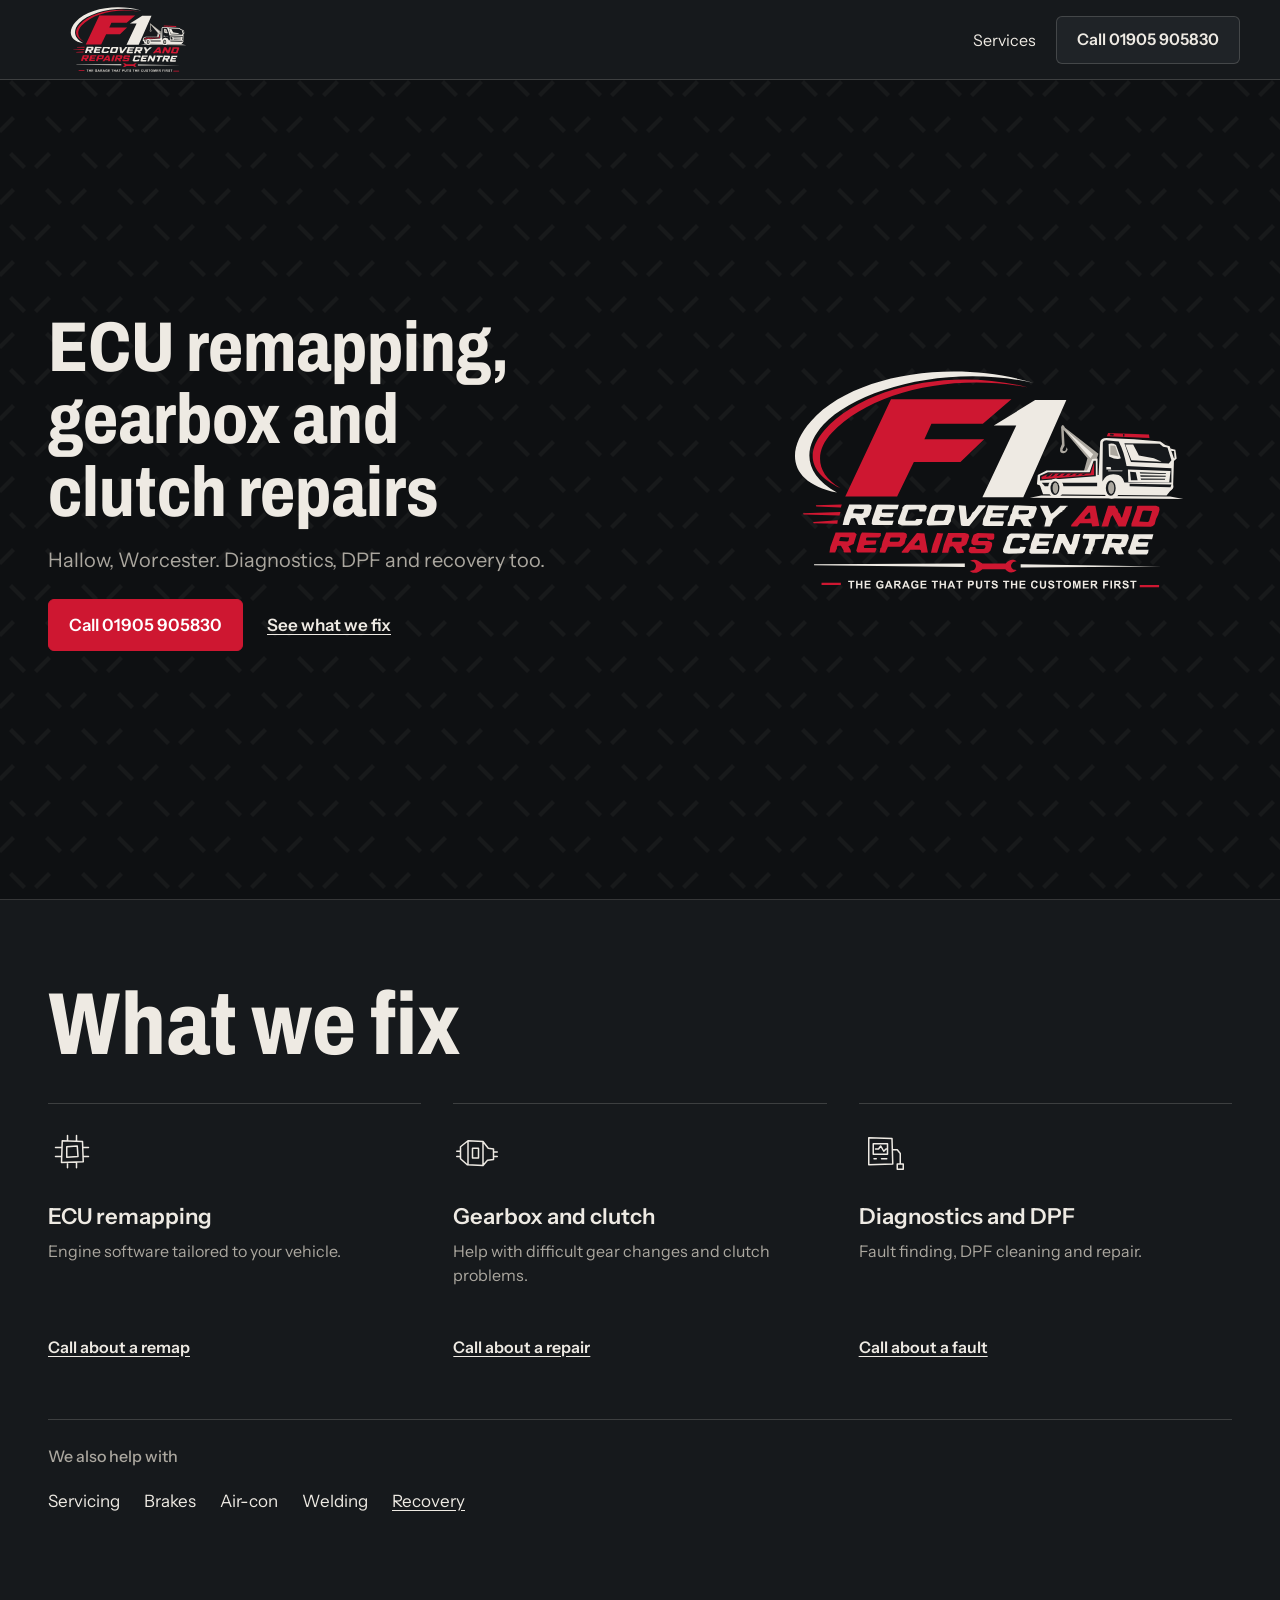
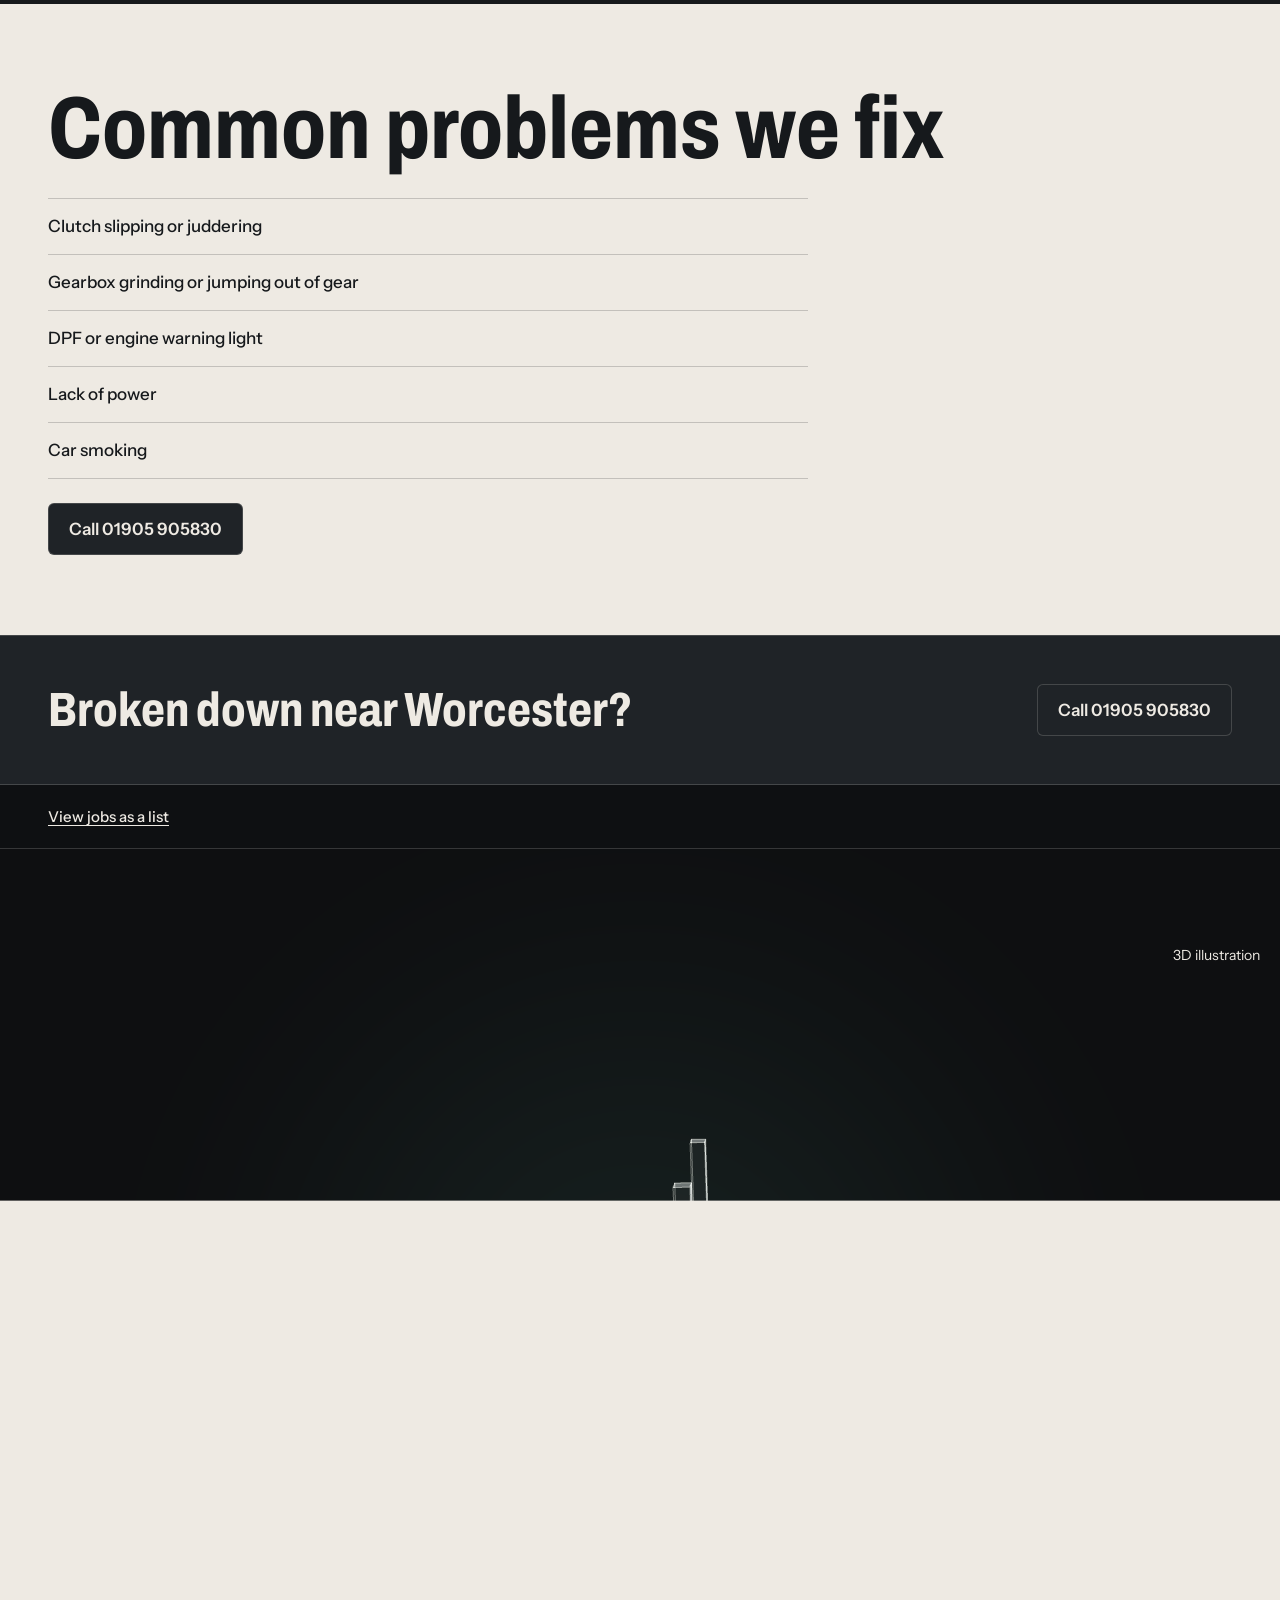
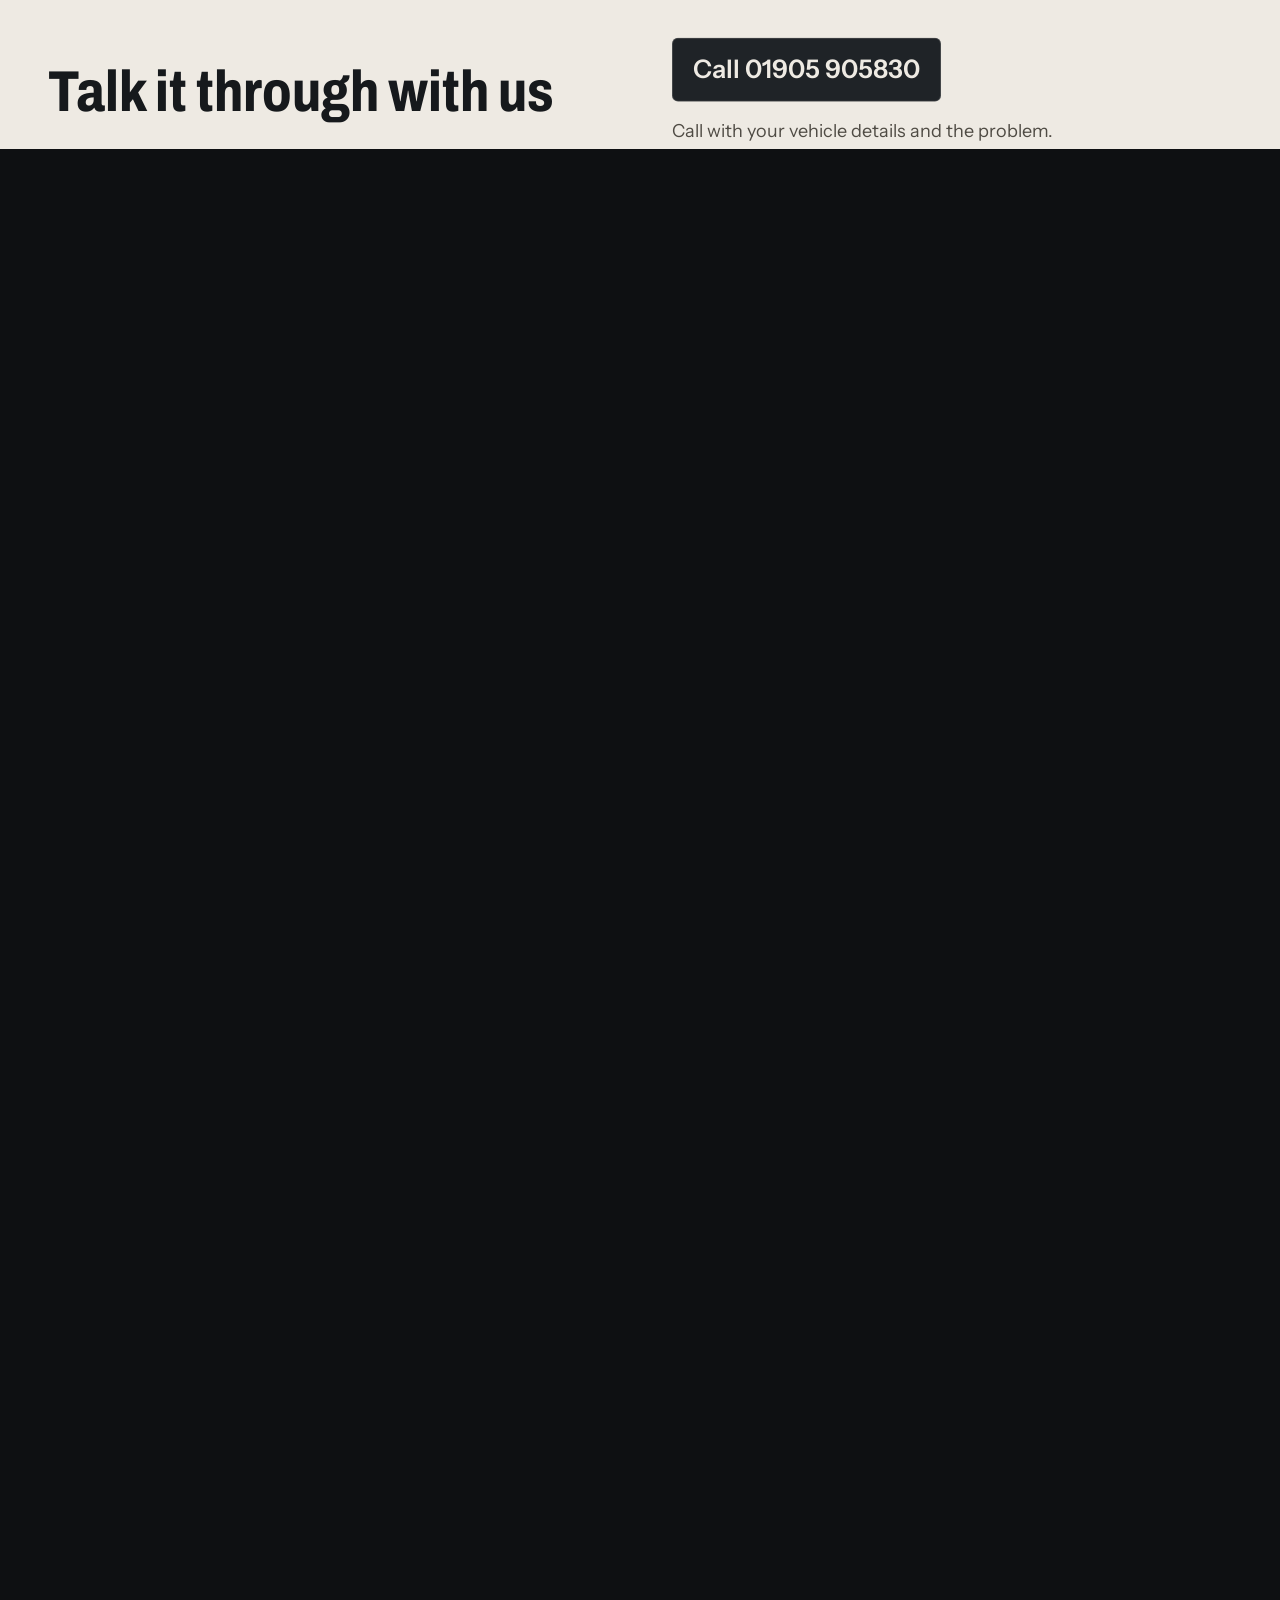
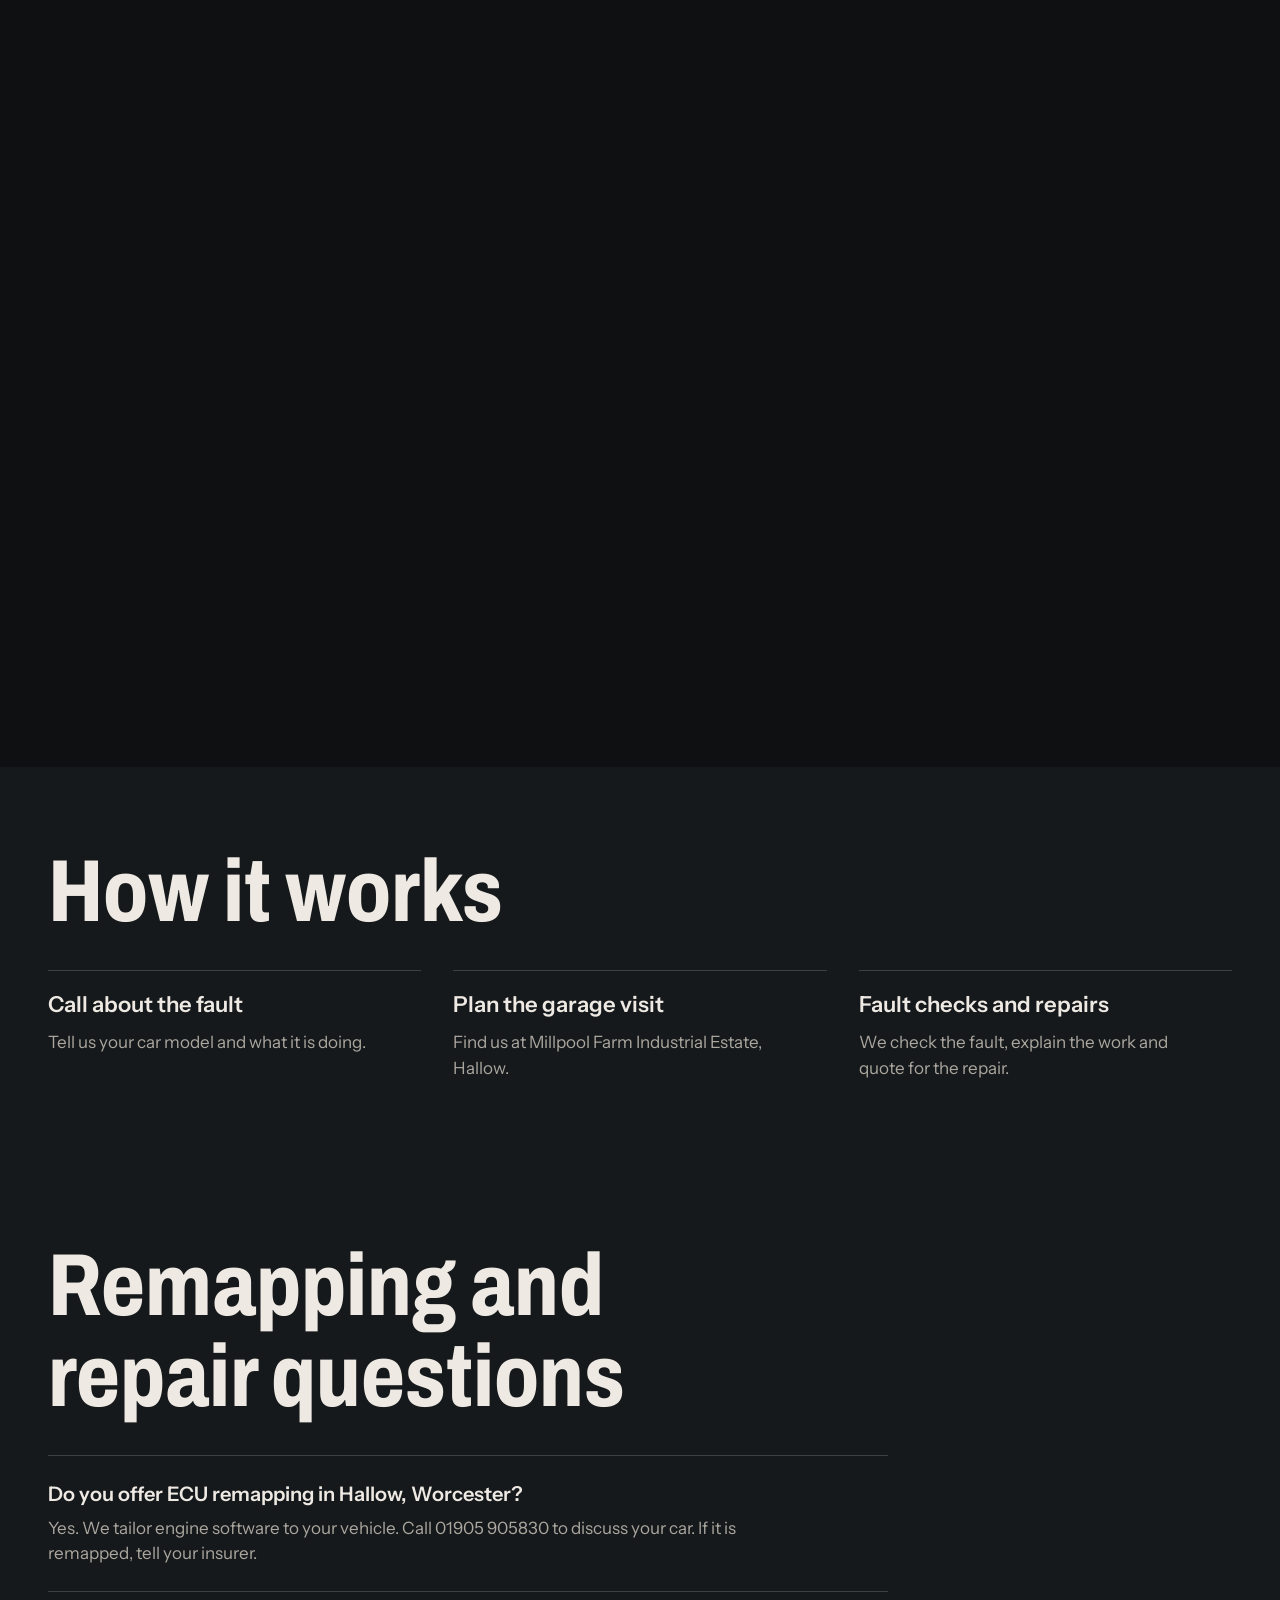
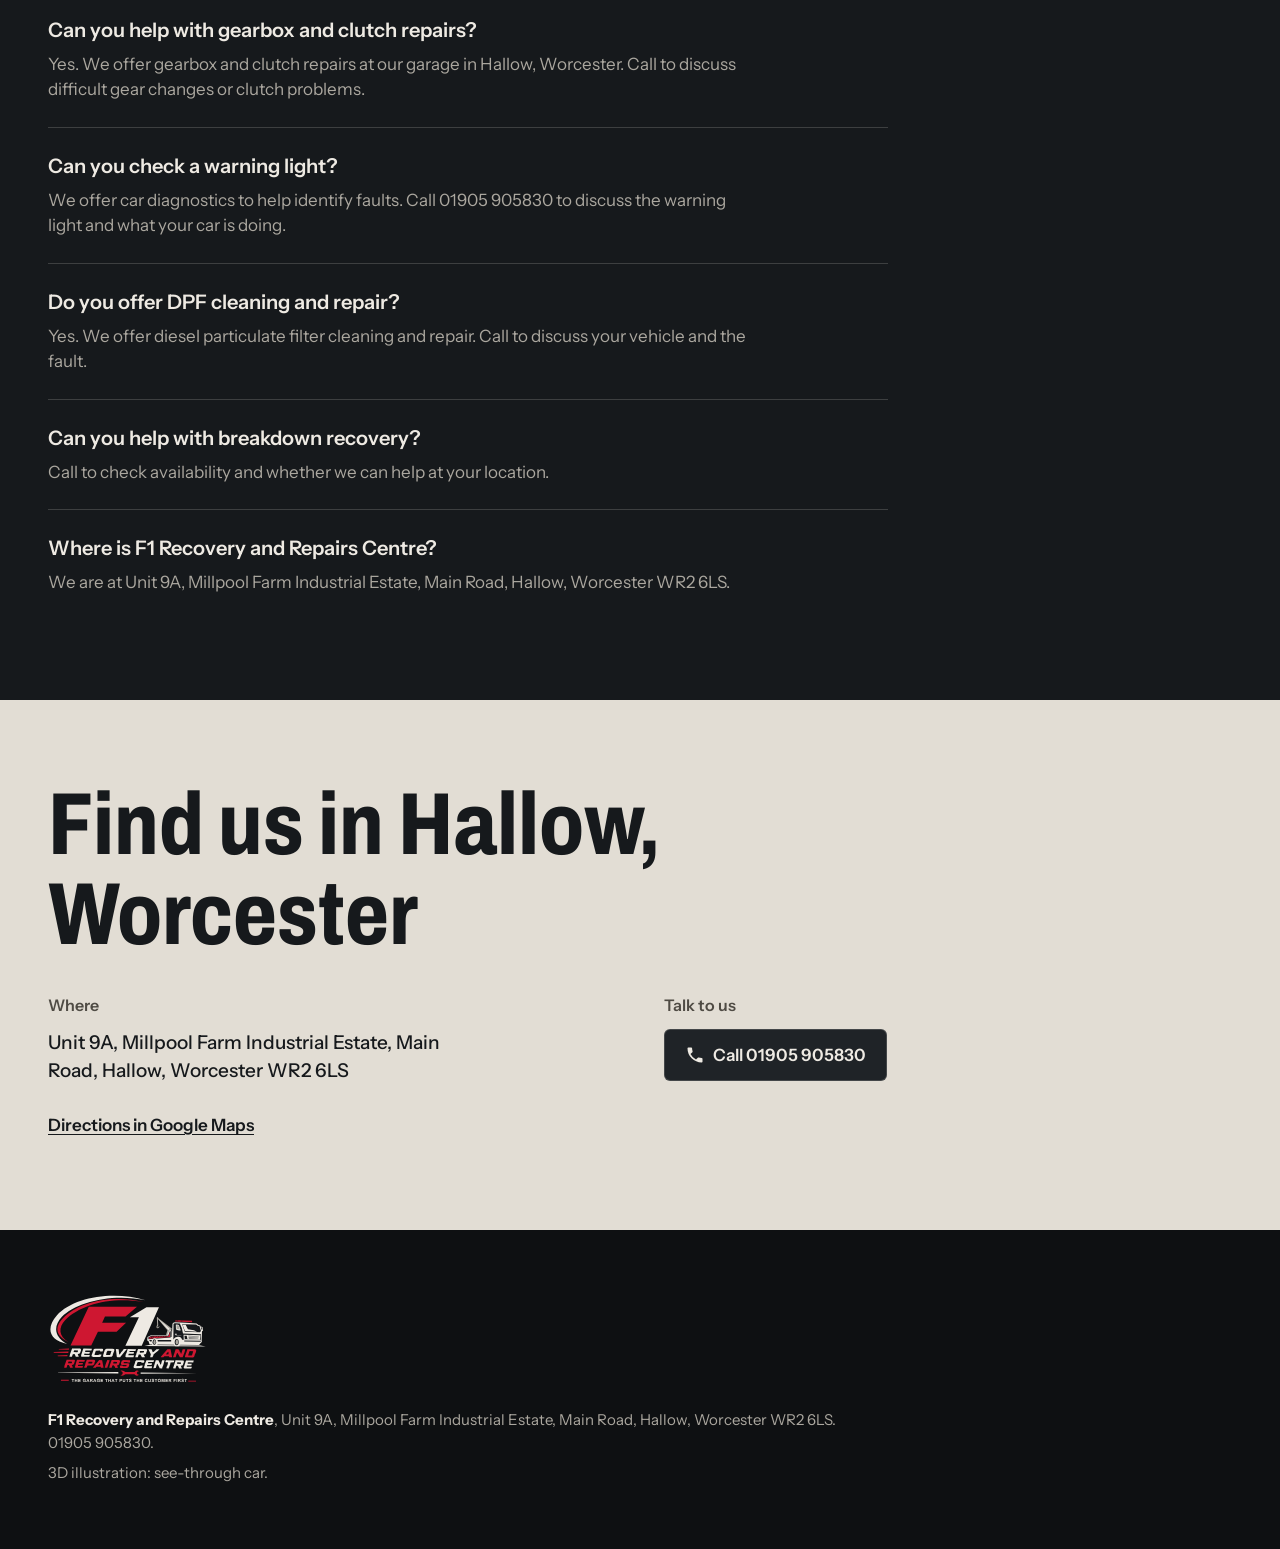
==== commit f9148763: "Redesign: real logo, typographic hero, no generated photos, remap/gearbox/clutch focus, MOT checker " ====
--- a/index.html
+++ b/index.html
@@ -5,570 +5,361 @@
   <meta name="viewport" content="width=device-width, initial-scale=1, viewport-fit=cover">
   <meta name="color-scheme" content="dark light">
   <meta name="theme-color" content="#16191C">
-  <meta name="description" content="F1 Recovery and Repairs Centre, Hallow, Worcester. ECU remapping, MOT, servicing, diagnostics, gearbox and clutch, DPF and recovery. Call 01905 905830 to Book.">
-  <title>F1 Recovery and Repairs Centre: ECU remapping and repairs, Hallow, Worcester</title>
+  <meta name="description" content="ECU remapping, gearbox and clutch repairs in Hallow, Worcester. Diagnostics, DPF cleaning and recovery at F1 Recovery and Repairs Centre. Call 01905 905830.">
+  <meta name="referrer" content="strict-origin-when-cross-origin">
+  <title>ECU Remapping, Gearbox &amp; Clutch Repairs | Hallow, Worcester | F1</title>
   <link rel="icon" href="./favicon.svg" type="image/svg+xml">
   <link rel="icon" href="./favicon-32.png" sizes="32x32" type="image/png">
   <link rel="apple-touch-icon" href="./apple-touch-icon.png">
   <script>document.documentElement.classList.add('js');</script>
-  <style>/* F1 Repairs Centre: North Shields layout round (16 Nov 2026).
-   The North Shields Test Centre system (our own code: fixed header and call bar, condensed sign capitals, monospace
-   labels, pinned x-ray story, sign panel, checker, details board) in F1's colours:
-   Graphite #16191C base (~60%), Bone #EEEAE3 and Bay Teal #13504B blocks (~30%), Signal Red #D42A2F for call actions
-   only (~10%). Mint #5FE6D2 is the x-ray "lit" colour (teal family). Plate yellow appears only on the number-plate input.
-   Type: Archivo (62-125% width) for sign capitals, Instrument Sans for text, JetBrains Mono for labels. */
-@font-face{font-family:"Archivo";font-style:normal;font-weight:400 900;font-stretch:62% 125%;font-display:swap;src:url([data-uri]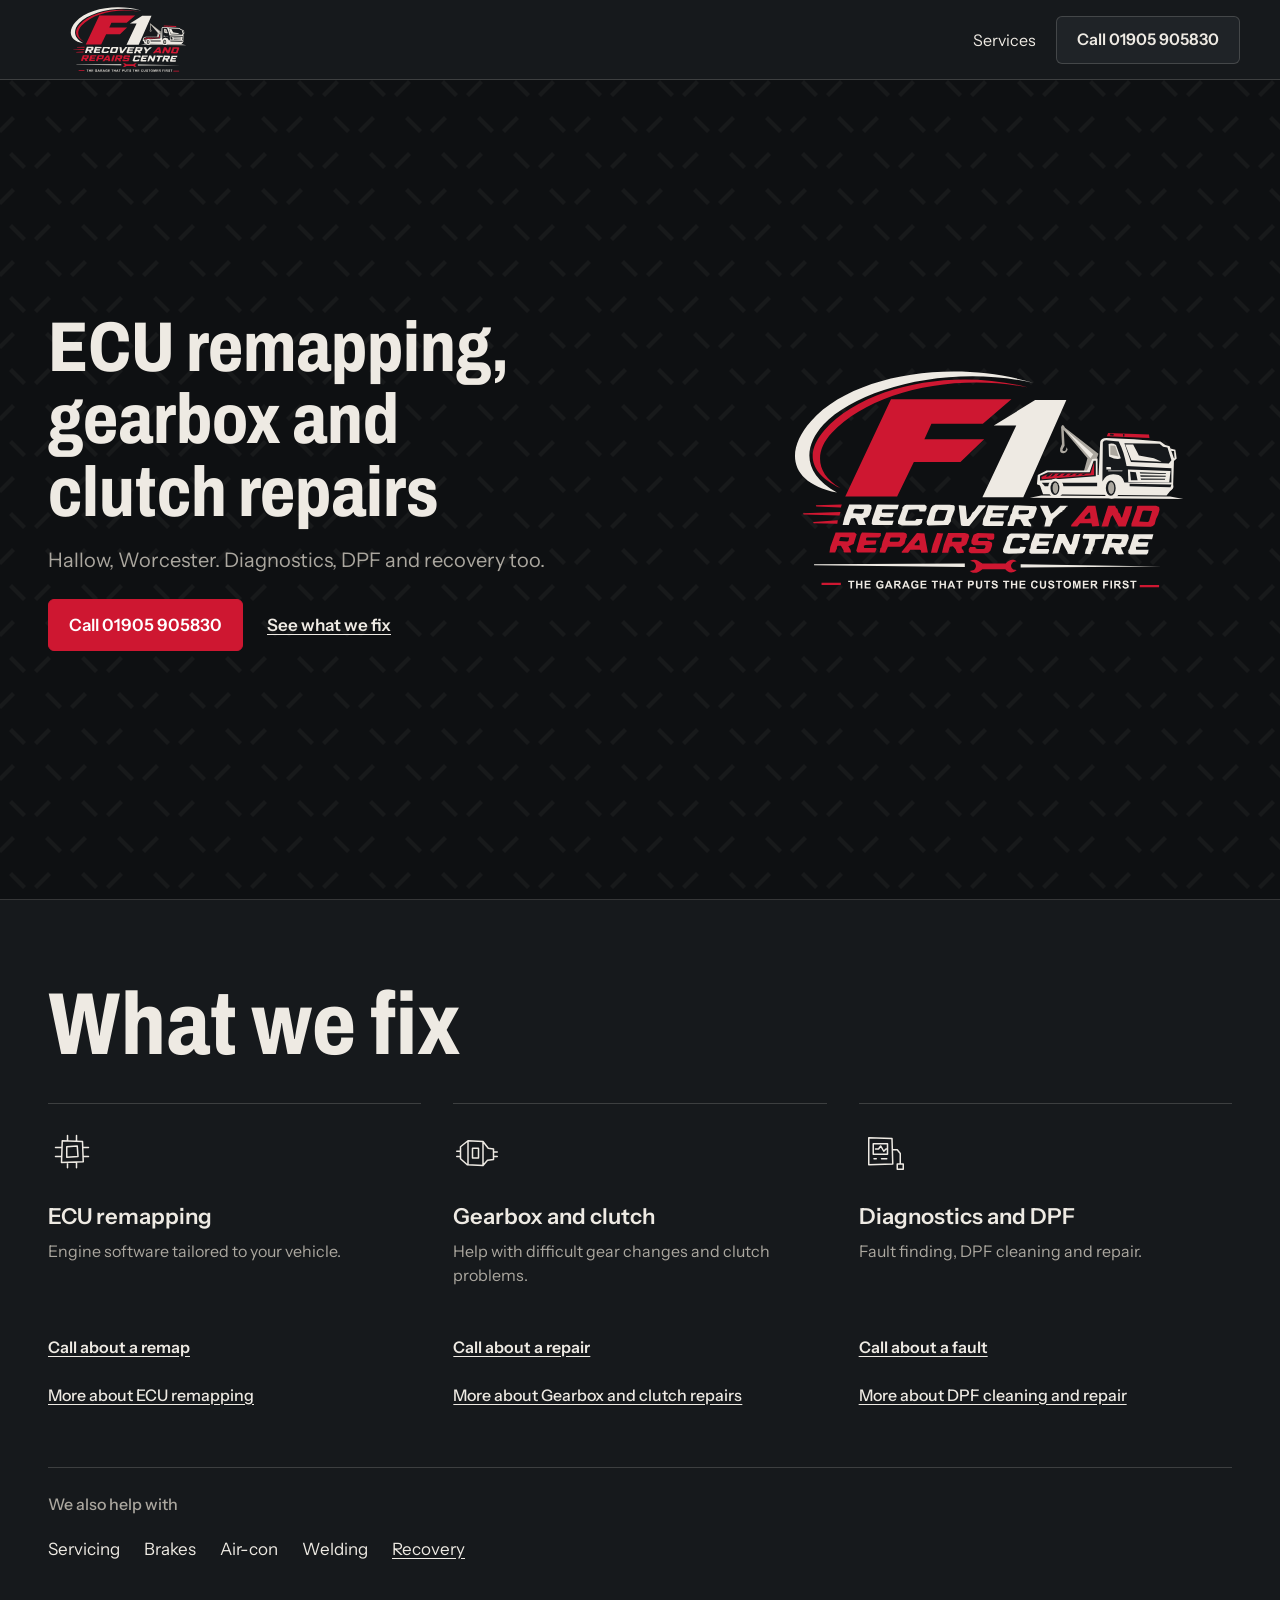
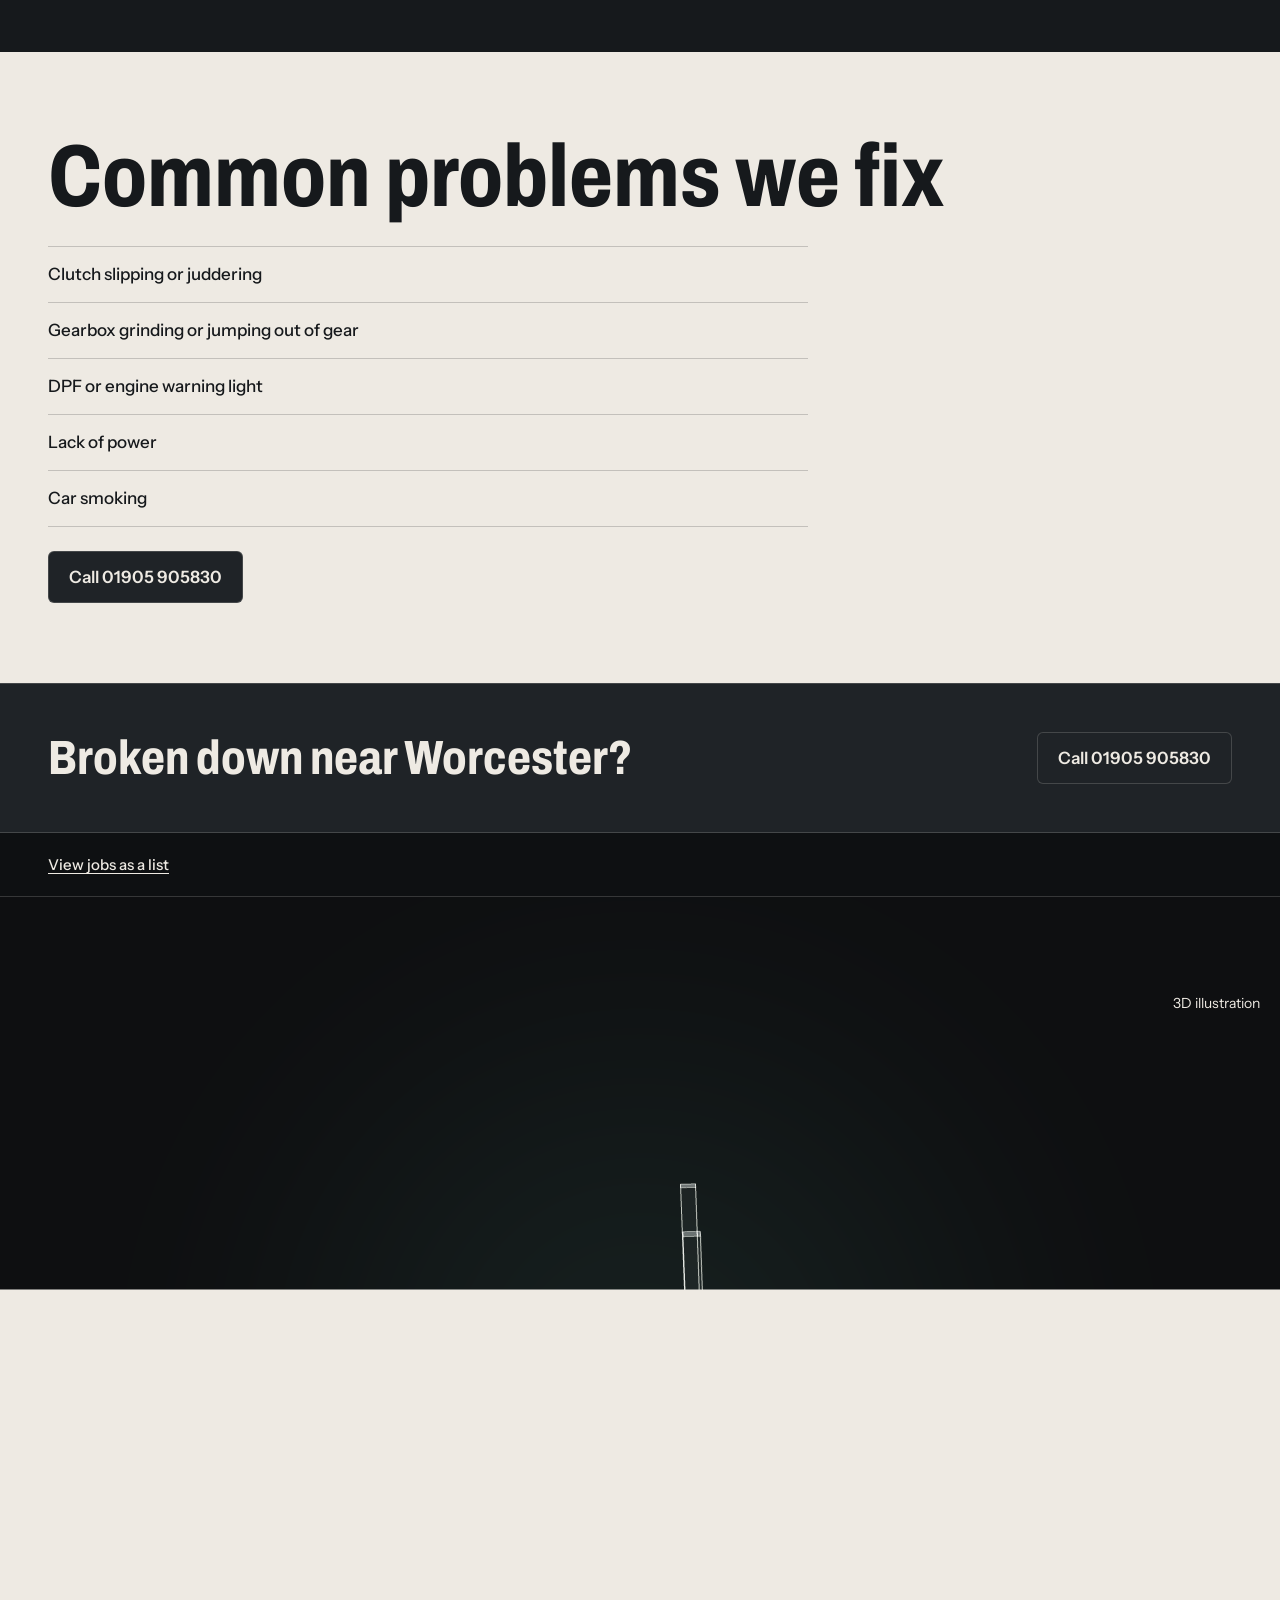
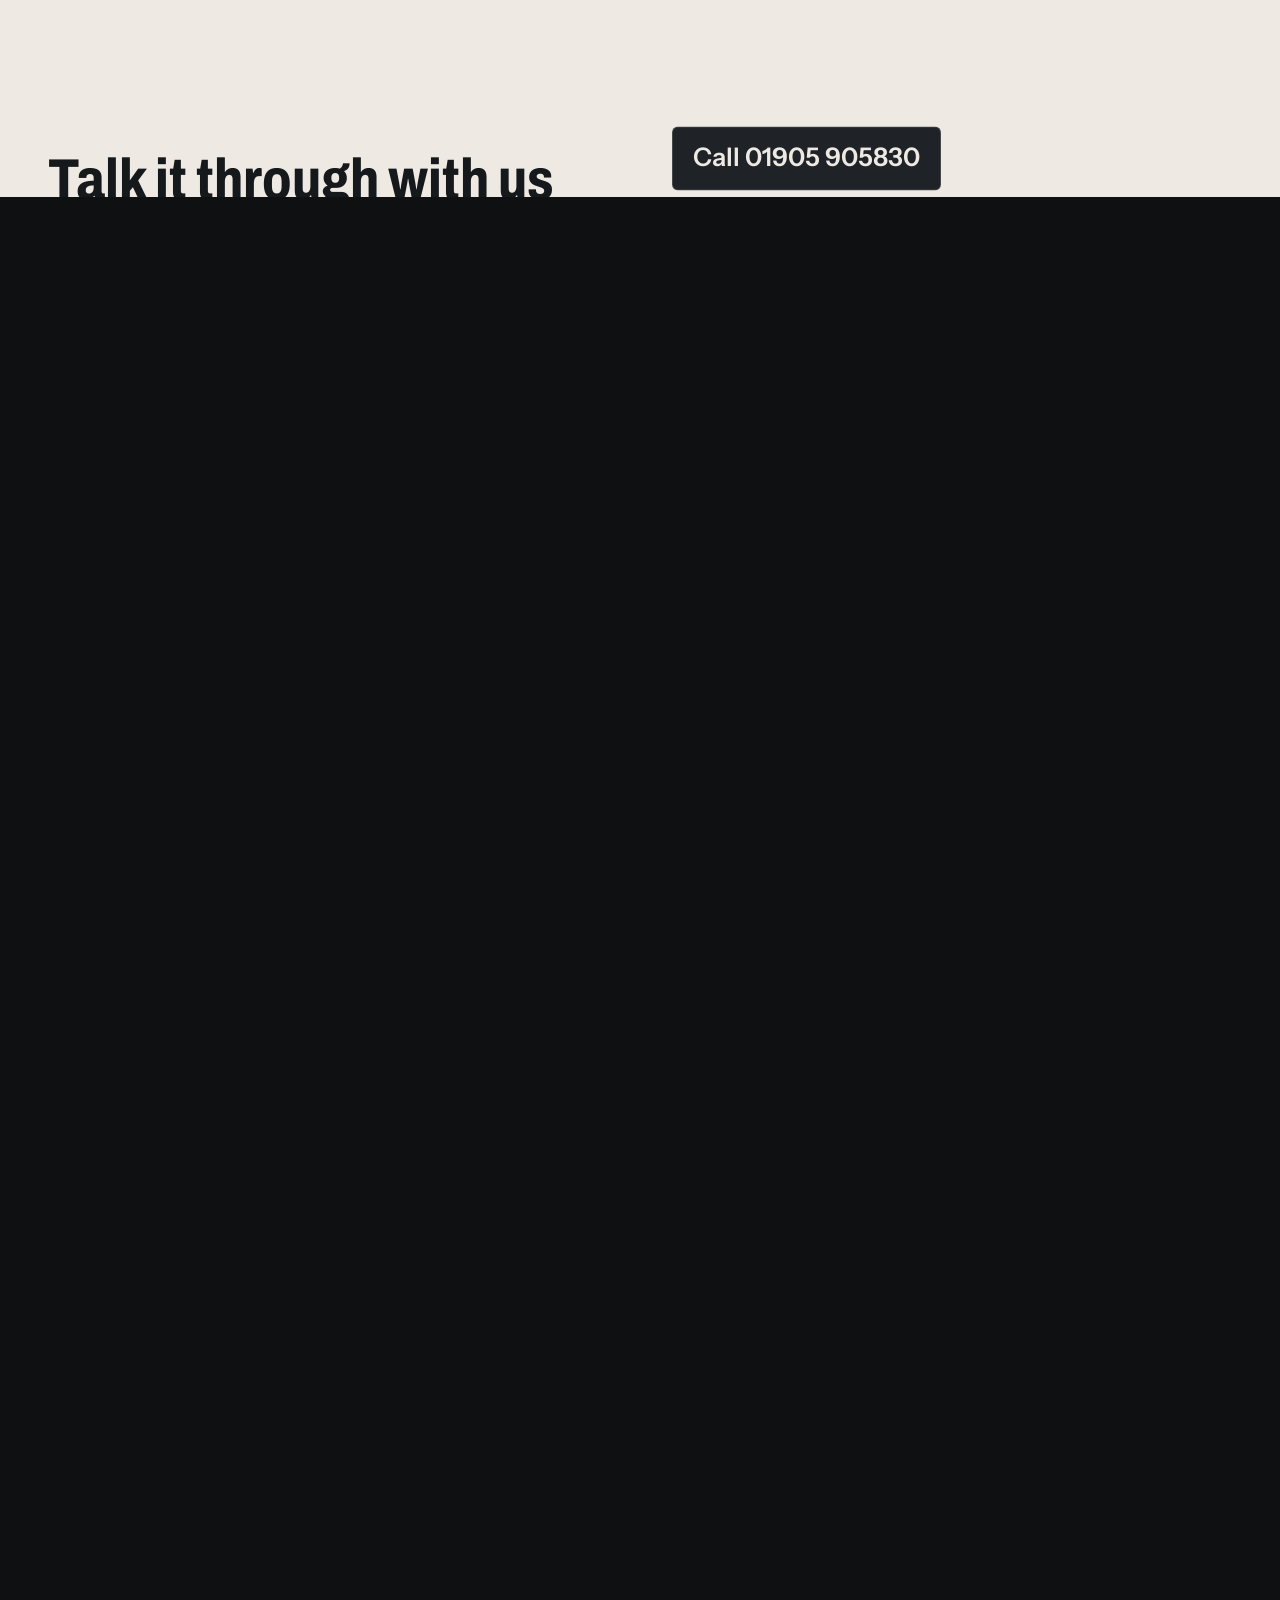
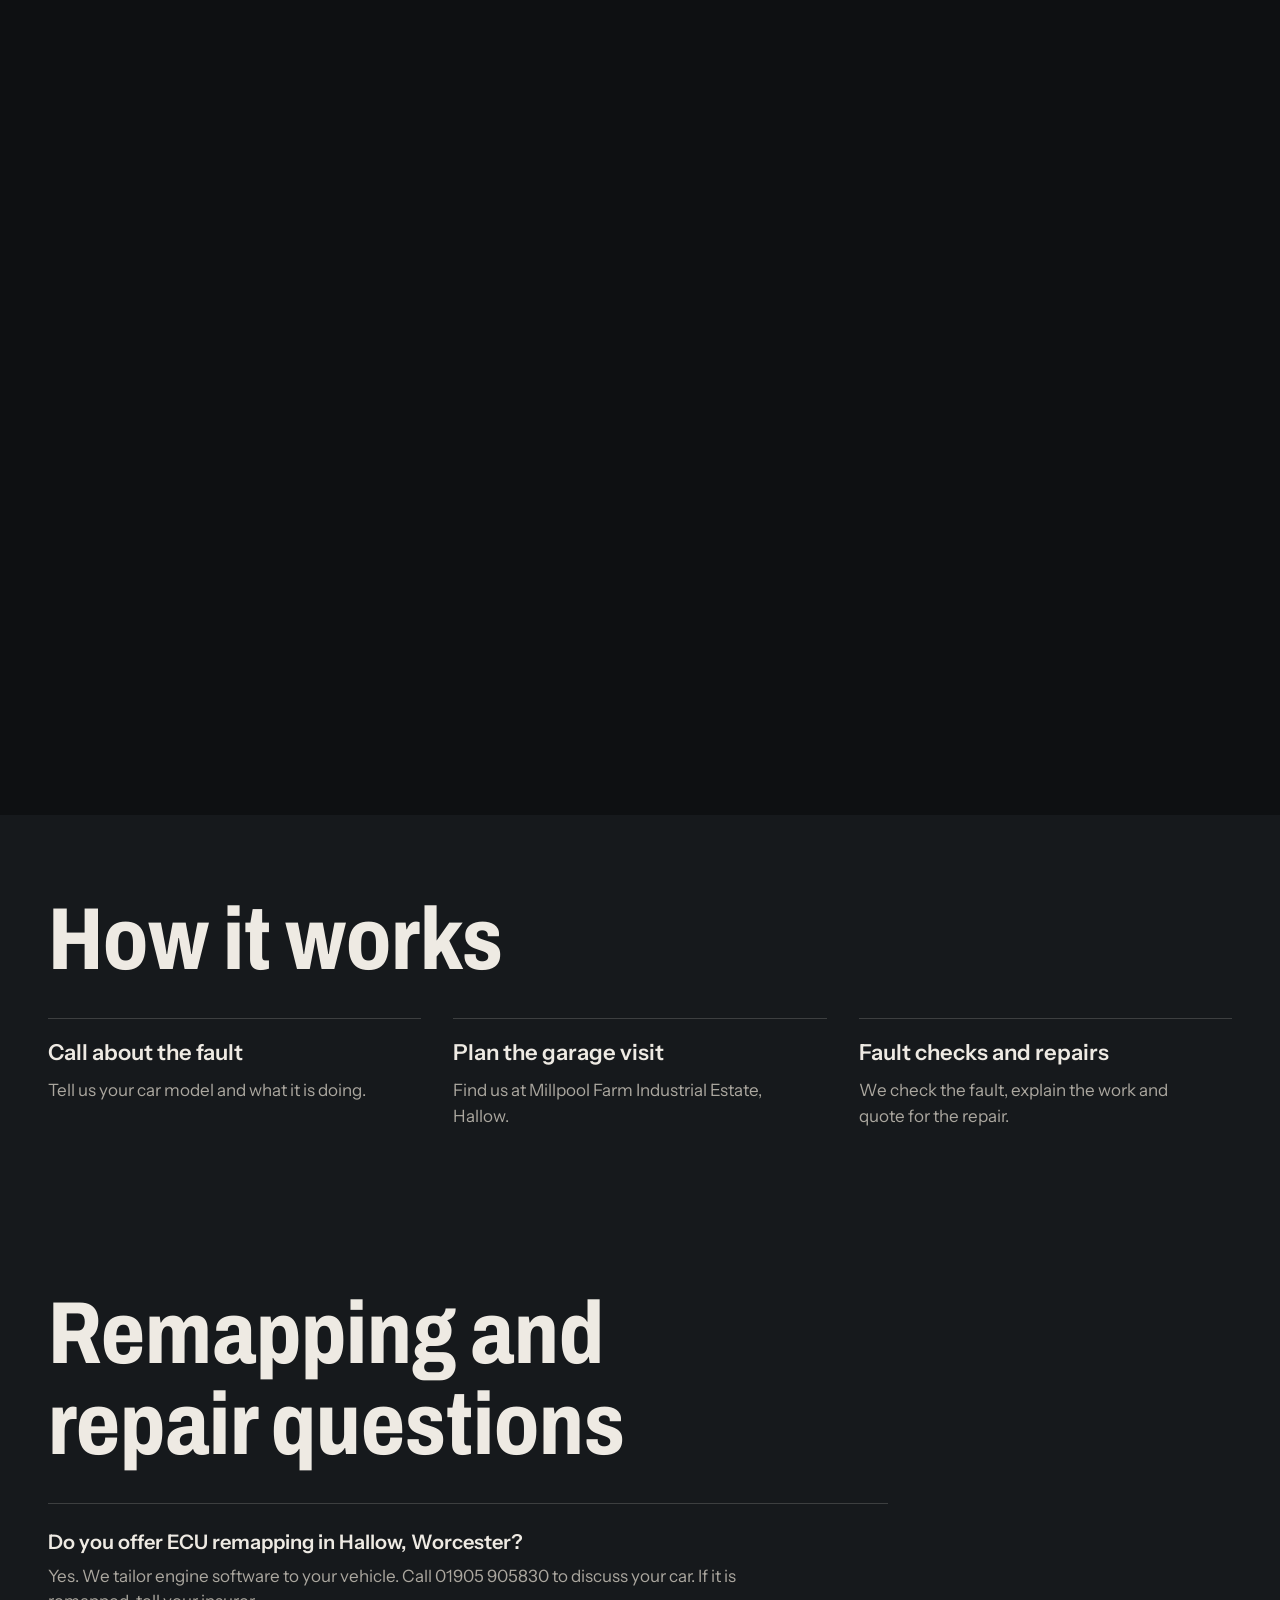
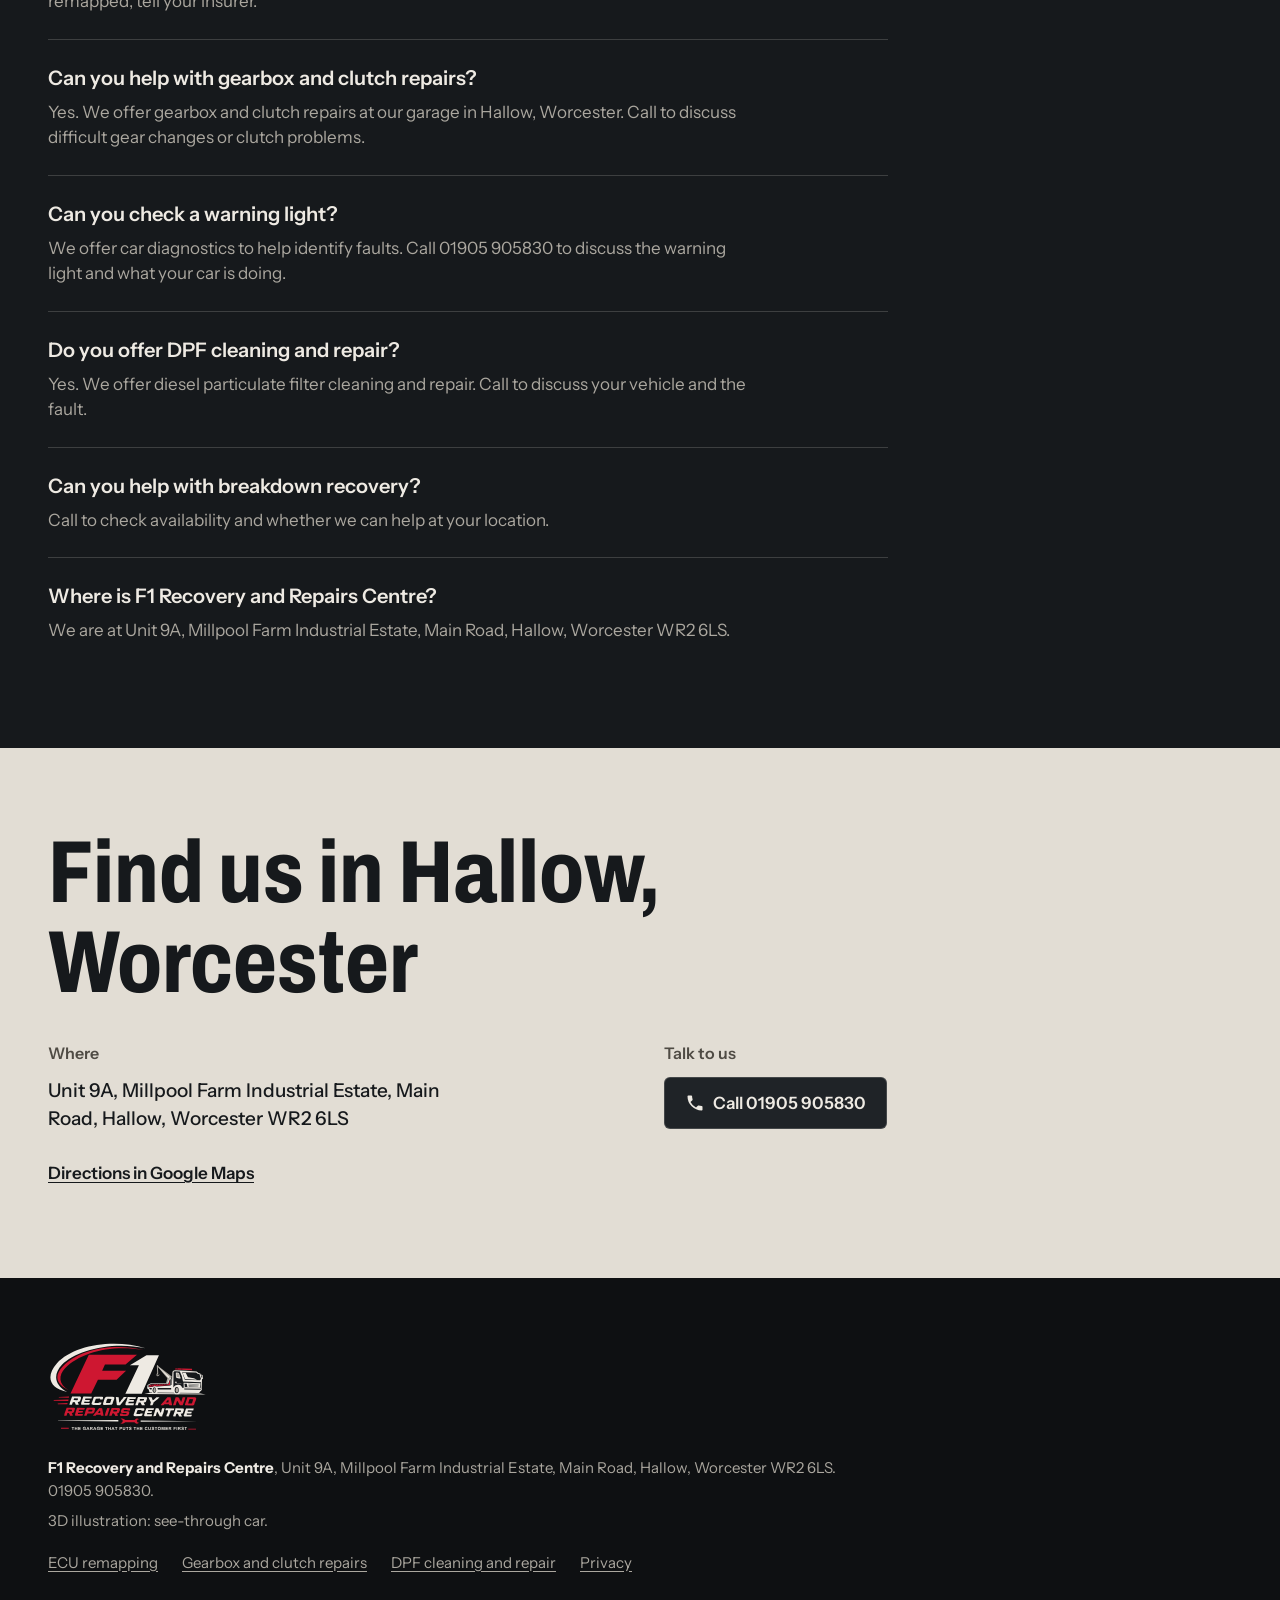
